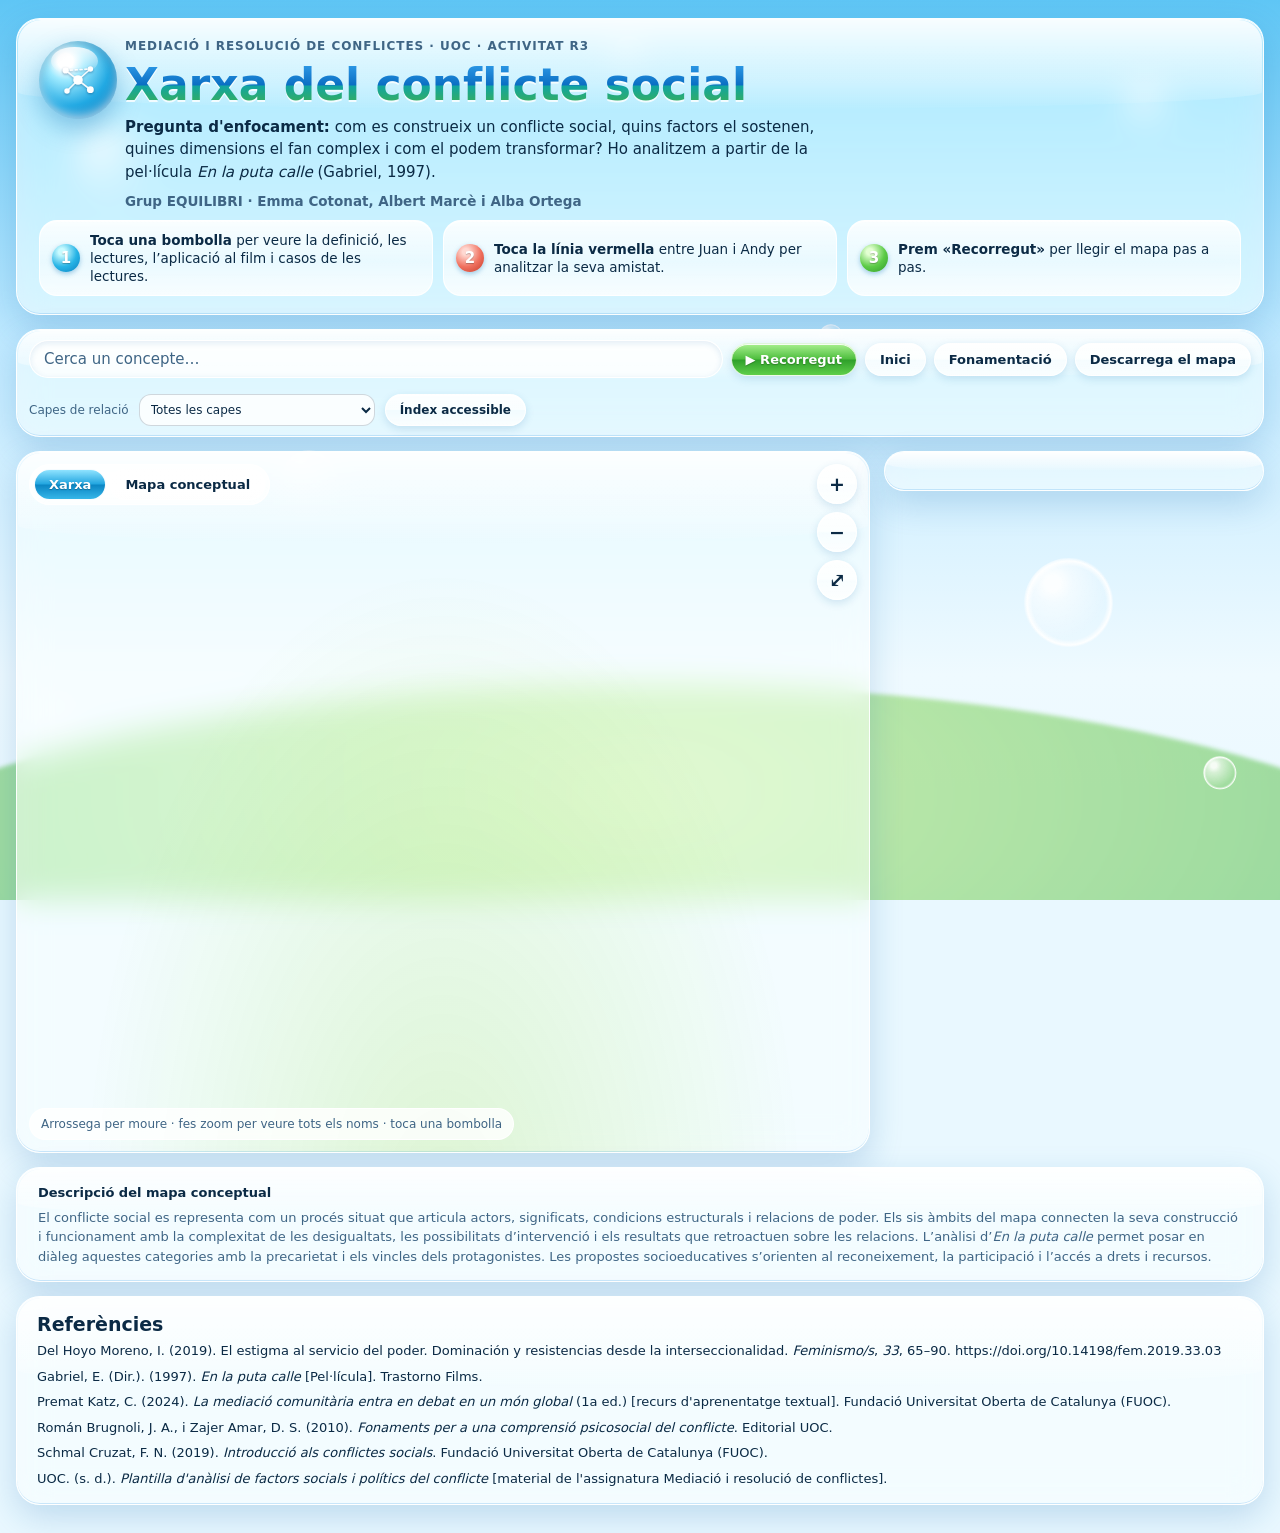
==== mapa-conflictes/index.html @ 6c659745 "Publica el mapa conceptual interactiu del conflicte social" ====
<!doctype html><html lang="ca"><head><meta charset=utf8><meta name=viewport content="width=device-width,initial-scale=1,viewport-fit=cover"><style>:root{color-scheme:light;box-sizing:border-box;padding-top:env(safe-area-inset-top,0px);padding-bottom:env(safe-area-inset-bottom,0px)}html{scroll-padding-top:env(safe-area-inset-top,0px)}body{margin:0;padding:0;font:14px -apple-system,BlinkMacSystemFont,sans-serif;background:#fff;color:#000}img{max-width:100%}[hidden]:not([hidden=until-found i]){display:none!important}
/* Presentació i accessibilitat */
.audit-note{padding:15px 21px;font-size:13px}.audit-note p{margin:5px 0 0;color:var(--muted)}
.layerrow{display:flex;align-items:center;gap:10px;flex-wrap:wrap;font-size:12px;color:var(--muted)}.layerrow select{font:inherit;border:1px solid var(--line);border-radius:12px;padding:7px;background:var(--glass-strong);color:var(--fg);max-width:100%}.layerrow .reset{font-size:12px}
#searchResults{display:flex;gap:7px;flex-wrap:wrap;padding:5px 0}#searchResults[hidden]{display:none}#searchResults button{padding:8px 12px;font-size:12px}.toolbar>.toolrow{flex-wrap:wrap}.toolbar .search{flex-basis:240px}
.tag-evidence{font-size:11px;display:inline-block;padding:4px 9px;border-radius:9px;background:var(--glass);border:1px solid var(--line);color:var(--muted)}
#reviewDialog{width:min(850px,94vw);max-height:88vh;overflow:auto;background:var(--card);color:var(--fg);border:1px solid var(--glass-edge);border-radius:22px;padding:25px;box-shadow:0 30px 100px #1238}#reviewDialog::backdrop{background:#0c244680;backdrop-filter:blur(4px)}#reviewDialog h2{font:800 27px var(--f-display);margin:10px 0}#reviewDialog h3{font:800 18px var(--f-display);margin:22px 0 8px}#reviewDialog p,#reviewDialog li{font-size:14px;line-height:1.65}#reviewDialog .dlgTop{display:flex;justify-content:space-between;align-items:center}#reviewDialog .close{font-size:23px;padding:7px 13px}#reviewDialog .indexgrid{display:grid;grid-template-columns:1fr 1fr;gap:8px}#reviewDialog .indexgrid button{text-align:left;border:1px solid var(--line);border-radius:12px;padding:10px;background:var(--glass);color:var(--fg);font:inherit}#reviewDialog table{width:100%;border-collapse:collapse;font-size:13px}#reviewDialog td,#reviewDialog th{padding:10px;text-align:left;vertical-align:top;border-bottom:1px solid var(--line)}
.editor-evidence label{font-size:12px;color:var(--muted)}.editor-evidence textarea{width:100%;min-height:100px;background:var(--card);color:var(--fg);font:13px/1.6 var(--f-body);border:1px solid var(--line);border-radius:10px;padding:10px;resize:vertical}.editor-evidence .aero{padding:8px 12px}.editor-evidence small{font-size:11px;color:var(--muted)}
.node:focus-visible .shape,.cm-box:focus-visible .cm-rect{stroke:var(--fg);stroke-width:4}.conn button:focus-visible{outline:3px solid var(--accent)}.cm-label:not(.hi){opacity:.16}.cm-label.hi{opacity:1}.cm-label.dim{opacity:.03}.hint{font-size:11px;max-width:calc(100% - 80px)}.link{vector-effect:non-scaling-stroke}.panel:focus{outline:none}
@media(max-width:760px){#reviewDialog .indexgrid{grid-template-columns:1fr}.layerrow{align-items:flex-start}.toolbar .reset{padding:9px 11px;font-size:12px}.hint{border-radius:12px}.audit-note{font-size:12px}.graph{min-height:480px}}
@media(prefers-reduced-motion:reduce){.bubble{animation:none}.aero{transition:none}*{scroll-behavior:auto!important}}

</style></head><body>
<title>Xarxa del conflicte social</title>
<style>
/* Layout: cel aqua amb bombolles i turó verd; capçalera, barra de filtres i xarxa en vidre brillant; panell lateral a ordinador, a sota a mòbil */
:root{
  --sky-top:#5fc6f5; --sky-mid:#bfe9ff; --sky-low:#effaff; --grass-1:#a6e36a; --grass-2:#47b84a;
  --bubble:rgba(255,255,255,.55); --bubble-edge:rgba(255,255,255,.9);
  --bg:#e9f8ff; --fg:#0b2a45; --muted:#3f6585; --line:rgba(11,42,69,.18);
  --glass:rgba(255,255,255,.55); --glass-strong:rgba(255,255,255,.82); --glass-edge:rgba(255,255,255,.95);
  --gloss-top:rgba(255,255,255,.9); --gloss-mid:rgba(255,255,255,.35);
  --shadow:0 12px 34px rgba(16,100,170,.20), 0 1px 0 rgba(255,255,255,.95) inset, 0 -1px 0 rgba(120,190,240,.35) inset;
  --accent:#0a95cf; --halo:#ffffff; --card:#ffffff; --title-glow:rgba(255,255,255,.8);
  --gA:#12b3c9; --gBE:#2d7be0; --gBI:#e0559a; --gC:#8a63e0; --gD:#3fb04a; --gE:#f08a24;
  --gL:#d9a514; --gP:#e8513f; --gR:#3f93a6; --gCore:#0f9fd6;
  --f-display:"Baloo 2", "Trebuchet MS", system-ui, sans-serif;
  --f-body:"Nunito Sans", "Segoe UI", system-ui, sans-serif;
}
@media (prefers-color-scheme: dark){ :root:not([data-theme="light"]){
  --sky-top:#021427; --sky-mid:#063157; --sky-low:#0a3d63; --grass-1:#1d6b3a; --grass-2:#0f4a28;
  --bubble:rgba(120,210,255,.10); --bubble-edge:rgba(160,225,255,.35);
  --bg:#05192c; --fg:#e4f4ff; --muted:#a3c4dd; --line:rgba(200,232,255,.18);
  --glass:rgba(14,48,80,.55); --glass-strong:rgba(18,56,92,.86); --glass-edge:rgba(150,215,255,.28);
  --gloss-top:rgba(170,225,255,.22); --gloss-mid:rgba(170,225,255,.06);
  --shadow:0 12px 34px rgba(0,0,0,.5), 0 1px 0 rgba(170,225,255,.18) inset;
  --accent:#40c8f5; --halo:#05192c; --card:#0f3355; --title-glow:rgba(0,0,0,.35); color-scheme:dark;
}}
:root[data-theme="dark"]{
  --sky-top:#021427; --sky-mid:#063157; --sky-low:#0a3d63; --grass-1:#1d6b3a; --grass-2:#0f4a28;
  --bubble:rgba(120,210,255,.10); --bubble-edge:rgba(160,225,255,.35);
  --bg:#05192c; --fg:#e4f4ff; --muted:#a3c4dd; --line:rgba(200,232,255,.18);
  --glass:rgba(14,48,80,.55); --glass-strong:rgba(18,56,92,.86); --glass-edge:rgba(150,215,255,.28);
  --gloss-top:rgba(170,225,255,.22); --gloss-mid:rgba(170,225,255,.06);
  --shadow:0 12px 34px rgba(0,0,0,.5), 0 1px 0 rgba(170,225,255,.18) inset;
  --accent:#40c8f5; --halo:#05192c; --card:#0f3355; --title-glow:rgba(0,0,0,.35); color-scheme:dark;
}
*{box-sizing:border-box}
html,body{min-height:100%}
body{
  background:var(--bg);
  background-image:linear-gradient(180deg, var(--sky-top) 0%, var(--sky-mid) 38%, var(--sky-low) 75%, var(--bg) 100%);
  background-attachment:fixed;
  color:var(--fg); font-family:var(--f-body); font-size:15px; line-height:1.5; overflow-x:hidden;
}
/* turó verd i raigs de llum */
.scenery{position:fixed; inset:0; pointer-events:none; z-index:0; overflow:hidden}
.scenery::before{content:""; position:absolute; left:-20%; right:-20%; bottom:-38vh; height:62vh; border-radius:50%;
  background:radial-gradient(ellipse at 50% 20%, var(--grass-1), var(--grass-2) 70%); opacity:.55; filter:blur(2px)}
.scenery::after{content:""; position:absolute; top:-30vh; left:-10vw; width:80vw; height:90vh;
  background:conic-gradient(from 200deg at 0% 0%, transparent 0deg, rgba(255,255,255,.35) 8deg, transparent 16deg, rgba(255,255,255,.25) 26deg, transparent 34deg, rgba(255,255,255,.18) 46deg, transparent 56deg);
  opacity:.8}
.bubble{position:absolute; border-radius:50%; background:radial-gradient(circle at 32% 28%, var(--bubble-edge) 0 8%, var(--bubble) 22%, transparent 64%), radial-gradient(circle, transparent 58%, var(--bubble-edge) 66%, transparent 70%);
  animation:float 18s ease-in-out infinite}
@keyframes float{0%,100%{transform:translateY(0)}50%{transform:translateY(-26px)}}
.wrap{position:relative; z-index:1; padding-left:max(16px, env(safe-area-inset-left, 0px)); padding-right:max(16px, env(safe-area-inset-right, 0px)); padding-block:18px 28px; max-width:1500px; margin:0 auto; display:grid; grid-template-columns:minmax(0,1fr); gap:14px}
.wrap > *, .toolbar > *, .chips{min-width:0}
.glass{position:relative; background:var(--glass); border:1px solid var(--glass-edge); border-radius:24px; box-shadow:var(--shadow); backdrop-filter:blur(16px) saturate(1.4); -webkit-backdrop-filter:blur(16px) saturate(1.4)}
.glass::before{content:""; position:absolute; inset:1px 1px auto 1px; height:46%; max-height:90px; border-radius:23px 23px 50% 50% / 23px 23px 18px 18px;
  background:linear-gradient(180deg, var(--gloss-top), var(--gloss-mid) 70%, transparent); pointer-events:none; z-index:0}
.glass > *{position:relative; z-index:1}
header.top{padding:18px 22px; display:grid; gap:8px; overflow:hidden}
.hero{grid-template-columns:auto minmax(0,1fr); column-gap:18px; row-gap:14px; align-items:start}
.herotext{display:grid; gap:8px; min-width:0}
.orb{width:78px; height:78px; border-radius:50%; display:grid; place-items:center; margin-top:4px;
  background:radial-gradient(circle at 34% 26%, #ffffff 0 10%, #9eeaff 24%, #22a9e3 58%, #0a6fb4 100%);
  box-shadow:0 10px 24px rgba(10,111,180,.35), 0 -4px 10px rgba(255,255,255,.6) inset, 0 4px 10px rgba(0,40,90,.25) inset; position:relative}
.orb::after{content:""; position:absolute; left:16%; top:8%; width:60%; height:36%; border-radius:50%; background:linear-gradient(180deg, rgba(255,255,255,.85), rgba(255,255,255,0))}
.orb svg{position:relative; z-index:1; filter:drop-shadow(0 1px 1px rgba(0,50,100,.4))}
.authors{margin:0; font-size:13.5px; font-weight:700; color:var(--muted)}
.howto{grid-column:1 / -1; list-style:none; margin:0; padding:0; display:grid; grid-template-columns:repeat(3, minmax(0,1fr)); gap:10px}
.howto li{display:flex; gap:10px; align-items:center; padding:10px 12px; border-radius:18px; font-size:13.5px; line-height:1.35;
  background:linear-gradient(180deg, var(--gloss-top), var(--glass) 55%, var(--glass-strong)); border:1px solid var(--glass-edge); box-shadow:0 1px 0 rgba(255,255,255,.8) inset}
.howto .num{flex:none; width:28px; height:28px; border-radius:50%; display:grid; place-items:center; font:800 15px var(--f-display); color:#fff;
  background:radial-gradient(circle at 35% 28%, #c9fbff 0 12%, #27b4e6 55%, #0b7fc0 100%); box-shadow:0 2px 5px rgba(10,111,180,.35); text-shadow:0 1px 1px rgba(0,0,0,.25)}
.howto li:nth-child(2) .num{background:radial-gradient(circle at 35% 28%, #ffd9d2 0 12%, #f0715f 55%, #c43a29 100%)}
.howto li:nth-child(3) .num{background:radial-gradient(circle at 35% 28%, #e3ffd2 0 12%, #5ccb47 55%, #2f9a2a 100%)}
.note{font-size:12px; color:var(--muted); padding-left:0 !important; text-indent:0 !important; margin-top:6px !important; border-top:1px solid var(--line); padding-top:8px}
.node .lab text{font:800 14px var(--f-display); fill:#fff; stroke:rgba(0,40,80,.25); stroke-width:2px; paint-order:stroke}
.node.core .lab text{font-size:16px}
.node .lab rect{filter:url(#soft)}
@media (max-width: 760px){ .howto{grid-template-columns:1fr} .orb{width:58px; height:58px} .orb svg{width:34px; height:34px} }
.eyebrow{font-size:12px; letter-spacing:.08em; text-transform:uppercase; color:var(--muted); font-weight:800}
h1{font-family:var(--f-display); font-weight:800; font-size:clamp(28px, 5.4vw, 44px); line-height:1.02; margin:0; text-wrap:balance;
  background:linear-gradient(180deg, #2f9be8 0%, #0b6fc4 48%, #12a5a0 52%, #3fb04a 100%); -webkit-background-clip:text; background-clip:text; color:transparent;
  filter:drop-shadow(0 2px 0 var(--title-glow))}
.focus{margin:0; max-width:75ch}
.focus b{font-weight:800}
.toolbar{padding:10px 12px; display:grid; gap:8px}
.toolrow{display:flex; gap:8px; align-items:center}
.chips{display:flex; flex-wrap:wrap; gap:8px}
.aero{appearance:none; border:1px solid var(--glass-edge); color:var(--fg); font:700 13px/1 var(--f-body); cursor:pointer; border-radius:999px;
  background:linear-gradient(180deg, var(--gloss-top) 0%, var(--glass-strong) 48%, var(--glass) 52%, var(--glass-strong) 100%);
  box-shadow:0 3px 8px rgba(16,100,170,.16), 0 1px 0 rgba(255,255,255,.9) inset; transition:transform .15s, opacity .15s}
.aero:hover{transform:translateY(-1px)}
.chip{padding:8px 12px 8px 8px; display:inline-flex; gap:7px; align-items:center; white-space:nowrap; flex:none}
.chip[aria-pressed="true"]{background:linear-gradient(180deg, rgba(255,255,255,.95) 0%, color-mix(in srgb, var(--c) 22%, var(--glass-strong)) 48%, color-mix(in srgb, var(--c) 34%, var(--glass-strong)) 52%, color-mix(in srgb, var(--c) 14%, var(--glass-strong)) 100%)}
.chip[aria-pressed="false"]{opacity:.5}
.chip[aria-pressed="false"] .dot{filter:grayscale(1)}
.dot{width:16px; height:16px; border-radius:50%; flex:none; background:radial-gradient(circle at 35% 30%, #fff 0 18%, var(--c) 55%, color-mix(in srgb, var(--c) 70%, #000) 100%); box-shadow:0 1px 2px rgba(0,0,0,.2)}
.reset{padding:9px 14px; flex:none}
:focus-visible{outline:3px solid var(--accent); outline-offset:2px}
.search{flex:1 1 auto; min-width:0; border:1px solid var(--glass-edge); background:var(--glass-strong); color:var(--fg);
  font:500 15px var(--f-body); padding:9px 14px; border-radius:999px; box-shadow:0 2px 6px rgba(16,100,170,.12) inset}
.search::placeholder{color:var(--muted)}
main.stage{display:grid; grid-template-columns:minmax(0,1fr) 380px; gap:14px; align-items:start}
.graph{height:min(78vh, 820px); min-height:460px; overflow:hidden; padding:0}
.graph::after{content:""; position:absolute; inset:0; pointer-events:none; border-radius:24px;
  background:radial-gradient(ellipse at 50% 110%, color-mix(in srgb, var(--grass-1) 30%, transparent), transparent 60%)}
.graph svg{width:100%; height:100%; display:block; cursor:grab; touch-action:none; position:relative; z-index:1}
.graph svg:active{cursor:grabbing}
.hint{position:absolute; left:12px; bottom:12px; font-size:12px; color:var(--muted); background:var(--glass-strong); border:1px solid var(--glass-edge); padding:6px 11px; border-radius:999px; pointer-events:none; z-index:2; max-width:calc(100% - 24px)}
.zoomers{position:absolute; right:12px; top:12px; display:grid; gap:8px; z-index:2}
.zoomers button{width:40px; height:40px; padding:0; font:800 19px/1 var(--f-display)}
.viewtabs{position:absolute; left:12px; top:12px; z-index:2; display:flex; gap:4px; padding:4px; border-radius:999px; background:var(--glass); border:1px solid var(--glass-edge); backdrop-filter:blur(8px)}
.viewtabs .aero{padding:8px 14px; box-shadow:none}
.viewtabs .aero[aria-pressed="true"]{color:#fff; background:linear-gradient(180deg, #8fe3ff 0%, #23a6e0 48%, #0b86c4 52%, #36b6e8 100%); text-shadow:0 1px 1px rgba(0,0,0,.25)}
#cmap{width:100%; height:100%; display:block; cursor:grab; touch-action:none; position:relative; z-index:1}
.cm-edge{fill:none; stroke:var(--muted); stroke-opacity:.55; stroke-width:1.4}
.cm-edge.tree{stroke-width:2.2; stroke-opacity:.8}
.cm-edge.spine{stroke:var(--line); stroke-opacity:1; stroke-width:2}
.cm-edge.cross{stroke:var(--gBI); stroke-opacity:.5}
.cm-edge.bond{stroke:var(--gP); stroke-width:4; stroke-opacity:.9}
.cm-edge.hi{stroke-opacity:1; stroke-width:2.6}
.arrowhead{fill:var(--muted)}
.cm-label rect{fill:var(--card); stroke:var(--line); fill-opacity:.94}
.cm-label text{font:700 11px var(--f-body); fill:var(--fg)}
.cm-inclou{font:italic 700 11px var(--f-body); fill:var(--muted)}
.cm-band{font:800 15px var(--f-display); fill:var(--muted); letter-spacing:.02em}
.cm-rect{fill:var(--card); stroke-width:2; filter:url(#soft2)}
.cm-box{cursor:pointer}
.cm-title{font:800 13.5px var(--f-body); fill:var(--fg)}
.cm-title.light{fill:#fff; font-family:var(--f-display); font-size:14.5px; stroke:rgba(0,40,80,.25); stroke-width:2px; paint-order:stroke}
.cm-box.core .cm-title{font-size:17px}
.cm-ex{font:italic 600 11px var(--f-body); fill:var(--gP)}
.cm-box.sel .cm-rect{stroke-width:4}
.cm-box.dim, .cm-label.dim, .cm-edge.dim{opacity:.12}
.link{stroke:var(--line); stroke-width:1.3; fill:none}
.link.tree{stroke-width:2.2; stroke-opacity:.9}
.link.cross{stroke:var(--gBI); stroke-dasharray:6 5; stroke-opacity:.55; stroke-width:1.6}
.link.lect{stroke:var(--gL); stroke-dasharray:2 4; stroke-opacity:.55}
.link.peli{stroke:var(--gP); stroke-dasharray:7 4; stroke-opacity:.6; stroke-width:1.6}
.link.cas{stroke:var(--gR); stroke-dasharray:2 4; stroke-opacity:.6}
.link.hi{stroke-opacity:1; stroke-width:2.8}
.link.bond{stroke:var(--gP); stroke-width:6; stroke-linecap:round; stroke-opacity:.9; filter:drop-shadow(0 0 4px rgba(232,81,63,.45))}
.link.bond.hi{stroke-width:8}
.bondhit{stroke:transparent; stroke-width:26; cursor:pointer; pointer-events:stroke}
.timeline{list-style:none; margin:0; padding:0; display:grid; gap:12px}
.timeline li{display:grid; grid-template-columns:18px minmax(0,1fr); gap:10px; position:relative}
.timeline li:not(:last-child)::before{content:""; position:absolute; left:8px; top:18px; bottom:-14px; width:2px; background:linear-gradient(180deg, color-mix(in srgb, var(--gP) calc(var(--p)*100%), #9aa8b4), var(--gP)); opacity:.6}
.tdot{width:18px; height:18px; border-radius:50%; margin-top:2px; background:radial-gradient(circle at 35% 30%, #fff 0 18%, color-mix(in srgb, var(--gP) calc(var(--p)*100%), #9aa8b4) 60%); box-shadow:0 1px 3px rgba(0,0,0,.25)}
.tbody{display:grid; gap:4px; min-width:0}
.tbody b{font-family:var(--f-display); font-size:16px; line-height:1.15}
.tlect{font-size:14px}
.pills{display:flex; flex-wrap:wrap; gap:6px}
.pillbtn{display:inline-flex; gap:6px; align-items:center; padding:5px 10px 5px 6px; font-size:12.5px}
.pillbtn .dot{width:12px; height:12px}
.tablewrap{overflow-x:auto}
table.axes{border-collapse:collapse; width:100%; font-size:13px}
table.axes th, table.axes td{padding:6px 8px; text-align:left; vertical-align:top; border-bottom:1px solid var(--line)}
table.axes thead th{font-size:11px; letter-spacing:.07em; text-transform:uppercase; color:var(--muted)}
table.axes tbody th{font-weight:800; white-space:nowrap}
.tour{display:grid; gap:10px}
.tourbar{display:flex; gap:6px}
.tourbar span{flex:1; height:6px; border-radius:99px; background:var(--line)}
.tourbar span.on{background:linear-gradient(180deg, #8ff0ff, var(--gA) 50%, var(--gD))}
.tournav{display:flex; gap:8px; flex-wrap:wrap}
.tournav .aero{padding:9px 14px}
.tournav .next{color:#fff; background:linear-gradient(180deg, #8fe3ff 0%, #23a6e0 48%, #0b86c4 52%, #36b6e8 100%); border-color:rgba(255,255,255,.8); text-shadow:0 1px 1px rgba(0,0,0,.25)}
.tourbtn{padding:9px 14px; flex:none; color:#fff; background:linear-gradient(180deg, #a8f08f 0%, #4fbf3f 48%, #2fa02a 52%, #5fcf4a 100%); border-color:rgba(255,255,255,.8); text-shadow:0 1px 1px rgba(0,0,0,.25)}
.elabel.bondlabel{font:800 13px var(--f-display); fill:var(--gP)}
.elabel{font:700 11px var(--f-body); fill:var(--muted); paint-order:stroke; stroke:var(--halo); stroke-width:3.5px; pointer-events:none}
.node{cursor:pointer}
.node text{font:700 12px var(--f-body); fill:var(--fg); paint-order:stroke; stroke:var(--halo); stroke-width:4px; stroke-linejoin:round; pointer-events:none}
.node .gloss,.node .rim{pointer-events:none}
.lowzoom .node.concept text, .lowzoom .node.lectura text, .lowzoom .node.peli text, .lowzoom .node.cas text{display:none}
.lowzoom .node.sel text, .lowzoom .node.nbr text, .lowzoom .node.match text{display:block}
.dim{opacity:.12}
.node.sel .shape{stroke:var(--fg); stroke-width:3}
.node.match .shape{stroke:var(--accent); stroke-width:4}
aside.panel{padding:18px 18px 20px; display:grid; gap:14px; max-height:min(78vh, 820px); overflow:auto; min-width:0; overscroll-behavior:contain}
.panel h2{font-family:var(--f-display); font-weight:800; font-size:27px; line-height:1.05; margin:0; text-wrap:balance}
.badge{display:inline-flex; align-items:center; font:800 11px/1 var(--f-body); letter-spacing:.07em; text-transform:uppercase; padding:7px 11px; border-radius:999px; color:#fff; width:max-content; max-width:100%; text-shadow:0 1px 1px rgba(0,0,0,.25);
  box-shadow:0 1px 0 rgba(255,255,255,.6) inset, 0 2px 6px rgba(0,0,0,.15)}
.panel p{margin:0}
.sec{position:relative; display:grid; gap:6px; padding:12px 14px; border-radius:18px; background:var(--glass-strong); border:1px solid var(--glass-edge); box-shadow:0 1px 0 rgba(255,255,255,.8) inset}
.sec h3{margin:0; font:800 12px/1.2 var(--f-body); letter-spacing:.08em; text-transform:uppercase; display:flex; gap:7px; align-items:center}
.sec h3 i{width:12px; height:12px; border-radius:50%; display:inline-block; background:radial-gradient(circle at 35% 30%, #fff 0 18%, var(--c) 60%)}
.sec.peli h3{color:#c73a2a} .sec.real h3{color:#2c7486} .sec.lect h3{color:#9a7106}
:root[data-theme="dark"] .sec.peli h3{color:#ff8a7a} :root[data-theme="dark"] .sec.real h3{color:#7fd0e2} :root[data-theme="dark"] .sec.lect h3{color:#f2c94c}
@media (prefers-color-scheme: dark){ :root:not([data-theme="light"]) .sec.peli h3{color:#ff8a7a} :root:not([data-theme="light"]) .sec.real h3{color:#7fd0e2} :root:not([data-theme="light"]) .sec.lect h3{color:#f2c94c} }
blockquote{margin:0; padding-left:10px; border-left:3px solid var(--gL); font-style:italic}
.ref{font-size:12.5px; color:var(--muted)}
.metric{display:flex; gap:10px; flex-wrap:wrap; font-size:13px; color:var(--muted)}
.metric b{color:var(--fg); font-variant-numeric:tabular-nums}
.conn,.rank{display:grid; gap:2px; margin:0; padding:0; list-style:none}
.conn button,.rank button{all:unset; cursor:pointer; box-sizing:border-box; width:100%; padding:7px 8px; border-radius:12px; font-size:14px}
.conn button{display:flex; gap:8px; align-items:baseline}
.conn button:hover,.rank button:hover{background:var(--glass)}
.conn .v{color:var(--muted); font-style:italic}
.conn .d{width:10px; height:10px; border-radius:50%; flex:none; transform:translateY(1px)}
.rank button{display:grid; grid-template-columns:22px minmax(0,1fr) auto; gap:8px; align-items:center}
.rank .n{font:800 14px var(--f-display); color:var(--muted)}
.rank .bar{display:inline-block; height:8px; border-radius:99px; background:linear-gradient(180deg, #8ff0ff, var(--gA) 50%, var(--gD)); box-shadow:0 1px 0 rgba(255,255,255,.7) inset}
.legend{display:grid; grid-template-columns:repeat(auto-fit, minmax(140px,1fr)); gap:6px 14px; font-size:12.5px; color:var(--muted)}
.legend span{display:flex; gap:8px; align-items:center}
.legend svg{flex:none}
.chain{display:flex; flex-wrap:wrap; gap:6px; align-items:center; font-size:13px}
.chain span{padding:4px 10px; border-radius:999px; background:linear-gradient(180deg, var(--gloss-top), var(--glass)); border:1px solid var(--glass-edge)}
.chain em{color:var(--muted); font-style:normal}
footer.refs{padding:16px 20px; font-size:13px; display:grid; gap:6px}
footer.refs h2{font:800 19px var(--f-display); margin:0}
footer.refs p{margin:0; padding-left:1.6em; text-indent:-1.6em; overflow-wrap:anywhere}
.back{padding:9px 14px; width:max-content; color:var(--accent)}
.tomap{display:none}
@media (max-width: 980px){
  main.stage{grid-template-columns:1fr}
  aside.panel{max-height:none; scroll-margin-top:12px}
  .graph{height:62vh; min-height:380px; max-height:640px}
  .tomap{display:inline-flex}
}
@media (max-width: 640px){
  .wrap{padding-block:12px 20px; gap:10px}
  header.top{padding:14px 16px}
  .focus{font-size:14px}
  .chips{flex-wrap:nowrap; overflow-x:auto; padding-bottom:4px; margin-inline:-4px; padding-inline:4px; scrollbar-width:thin}
  .graph{height:58vh}
  .panel h2{font-size:24px}
  .hint{font-size:11px}
  .toolrow{flex-wrap:wrap}
  .search{flex-basis:100%}
  .tourbtn,.reset{flex:1}
}
@media (prefers-reduced-motion: reduce){ .aero{transition:none} .bubble{animation:none} }
</style>

<div class="scenery" aria-hidden="true"><span class="bubble" style="left:6%;top:14%;width:70px;height:70px;animation-delay:0s"></span><span class="bubble" style="left:88%;top:9%;width:46px;height:46px;animation-delay:-4s"></span><span class="bubble" style="left:80%;top:62%;width:90px;height:90px;animation-delay:-8s"></span><span class="bubble" style="left:3%;top:78%;width:38px;height:38px;animation-delay:-2s"></span><span class="bubble" style="left:48%;top:4%;width:30px;height:30px;animation-delay:-11s"></span><span class="bubble" style="left:64%;top:36%;width:24px;height:24px;animation-delay:-6s"></span><span class="bubble" style="left:22%;top:50%;width:54px;height:54px;animation-delay:-13s"></span><span class="bubble" style="left:94%;top:84%;width:34px;height:34px;animation-delay:-3s"></span></div>
<div class="wrap">
  <header class="top glass hero">
    <div class="orb" aria-hidden="true">
      <svg viewBox="0 0 64 64" width="44" height="44"><g stroke="#fff" stroke-width="2.4" stroke-linecap="round" opacity=".95"><line x1="32" y1="32" x2="14" y2="18"/><line x1="32" y1="32" x2="50" y2="16"/><line x1="32" y1="32" x2="16" y2="48"/><line x1="32" y1="32" x2="50" y2="46"/><line x1="14" y1="18" x2="50" y2="16" stroke-dasharray="3 4"/></g><g fill="#fff"><circle cx="32" cy="32" r="7"/><circle cx="14" cy="18" r="4.5"/><circle cx="50" cy="16" r="4"/><circle cx="16" cy="48" r="4"/><circle cx="50" cy="46" r="5"/></g></svg>
    </div>
    <div class="herotext">
      <span class="eyebrow">Mediació i resolució de conflictes · UOC · Activitat R3</span>
      <h1>Xarxa del conflicte social</h1>
      <p class="focus"><b>Pregunta d'enfocament:</b> com es construeix un conflicte social, quins factors el sostenen, quines dimensions el fan complex i com el podem transformar? Ho analitzem a partir de la pel·lícula <i>En la puta calle</i> (Gabriel, 1997).</p>
      <p class="authors">Grup EQUILIBRI · Emma Cotonat, Albert Marcè i Alba Ortega</p>
    </div>
    <ol class="howto">
      <li><span class="num">1</span><span><b>Toca una bombolla</b> per veure la definició, les lectures, l’aplicació al film i casos de les lectures.</span></li>
      <li><span class="num">2</span><span><b>Toca la línia vermella</b> entre Juan i Andy per analitzar la seva amistat.</span></li>
      <li><span class="num">3</span><span><b>Prem «Recorregut»</b> per llegir el mapa pas a pas.</span></li>
    </ol>
  </header>

  <nav class="toolbar glass" aria-label="Filtres de la xarxa">
    <div class="toolrow">
      <input id="q" class="search" type="search" placeholder="Cerca un concepte…" aria-label="Cerca un concepte">
      <button class="aero tourbtn" id="tourBtn" type="button">▶ Recorregut</button>
      <button class="aero reset" id="resetBtn" type="button">Inici</button><button class="aero reset" id="methodBtn" type="button">Fonamentació</button><button class="aero reset" id="exportBtn" type="button" title="Descarrega el mapa conceptual complet en Word, amb la descripció i les referències">Descarrega el mapa</button>
    </div>
    <div id="searchResults" aria-live="polite" hidden></div><div class="chips" id="chips"></div><div class="layerrow"><label for="layerMode">Capes de relació</label><select id="layerMode"><option value="all">Totes les capes</option><option value="theory">Conceptes i relacions teòriques</option><option value="sources">Conceptes i lectures</option><option value="film">Conceptes i aplicacions al film</option><option value="actors">Díada de personatges</option><option value="cases">Conceptes i casos de les lectures</option></select><button type="button" class="aero reset" id="indexBtn">Índex accessible</button><span id="mapStatus" role="status"></span></div>
  </nav>

  <main class="stage">
    <section class="graph glass" aria-label="Xarxa de conceptes">
      <svg id="svg" role="img" aria-label="Xarxa interactiva de conceptes del conflicte social"></svg>
      <svg id="cmap" role="img" aria-label="Mapa conceptual jeràrquic del conflicte social" style="display:none"></svg>
      <div class="viewtabs" role="group" aria-label="Tipus de vista"><button class="aero" type="button" id="vXarxa" aria-pressed="true">Xarxa</button><button class="aero" type="button" id="vMapa" aria-pressed="false">Mapa conceptual</button></div>
      <div class="zoomers">
        <button class="aero" type="button" id="zin" aria-label="Apropar">+</button>
        <button class="aero" type="button" id="zout" aria-label="Allunyar">−</button>
        <button class="aero" type="button" id="zfit" aria-label="Ajustar a la pantalla">⤢</button>
      </div>
      <div class="hint">Arrossega per moure · fes zoom per veure tots els noms · toca una bombolla</div>
    </section>
    <aside class="panel glass" id="panel" aria-live="polite"></aside>
  </main>

  <section class="glass audit-note"><b>Descripció del mapa conceptual</b><p>El conflicte social es representa com un procés situat que articula actors, significats, condicions estructurals i relacions de poder. Els sis àmbits del mapa connecten la seva construcció i funcionament amb la complexitat de les desigualtats, les possibilitats d’intervenció i els resultats que retroactuen sobre les relacions. L’anàlisi d’<i>En la puta calle</i> permet posar en diàleg aquestes categories amb la precarietat i els vincles dels protagonistes. Les propostes socioeducatives s’orienten al reconeixement, la participació i l’accés a drets i recursos.</p></section>
  <footer class="refs glass">
    <h2>Referències</h2>
    <p>Del Hoyo Moreno, I. (2019). El estigma al servicio del poder. Dominación y resistencias desde la interseccionalidad. <i>Feminismo/s</i>, <i>33</i>, 65–90. https://doi.org/10.14198/fem.2019.33.03</p>
    <p>Gabriel, E. (Dir.). (1997). <i>En la puta calle</i> [Pel·lícula]. Trastorno Films.</p>
    <p>Premat Katz, C. (2024). <i>La mediació comunitària entra en debat en un món global</i> (1a ed.) [recurs d'aprenentatge textual]. Fundació Universitat Oberta de Catalunya (FUOC).</p>
    <p>Román Brugnoli, J. A., i Zajer Amar, D. S. (2010). <i>Fonaments per a una comprensió psicosocial del conflicte</i>. Editorial UOC.</p>
    <p>Schmal Cruzat, F. N. (2019). <i>Introducció als conflictes socials</i>. Fundació Universitat Oberta de Catalunya (FUOC).</p>
    <p>UOC. (s. d.). <i>Plantilla d'anàlisi de factors socials i polítics del conflicte</i> [material de l'assignatura Mediació i resolució de conflictes].</p>

  </footer>
</div>

<script>
// https://d3js.org v7.8.5 Copyright 2010-2023 Mike Bostock
!function(t,n){"object"==typeof exports&&"undefined"!=typeof module?n(exports):"function"==typeof define&&define.amd?define(["exports"],n):n((t="undefined"!=typeof globalThis?globalThis:t||self).d3=t.d3||{})}(this,(function(t){"use strict";function n(t,n){return null==t||null==n?NaN:t<n?-1:t>n?1:t>=n?0:NaN}function e(t,n){return null==t||null==n?NaN:n<t?-1:n>t?1:n>=t?0:NaN}function r(t){let r,o,a;function u(t,n,e=0,i=t.length){if(e<i){if(0!==r(n,n))return i;do{const r=e+i>>>1;o(t[r],n)<0?e=r+1:i=r}while(e<i)}return e}return 2!==t.length?(r=n,o=(e,r)=>n(t(e),r),a=(n,e)=>t(n)-e):(r=t===n||t===e?t:i,o=t,a=t),{left:u,center:function(t,n,e=0,r=t.length){const i=u(t,n,e,r-1);return i>e&&a(t[i-1],n)>-a(t[i],n)?i-1:i},right:function(t,n,e=0,i=t.length){if(e<i){if(0!==r(n,n))return i;do{const r=e+i>>>1;o(t[r],n)<=0?e=r+1:i=r}while(e<i)}return e}}}function i(){return 0}function o(t){return null===t?NaN:+t}const a=r(n),u=a.right,c=a.left,f=r(o).center;var s=u;const l=d(y),h=d((function(t){const n=y(t);return(t,e,r,i,o)=>{n(t,e,(r<<=2)+0,(i<<=2)+0,o<<=2),n(t,e,r+1,i+1,o),n(t,e,r+2,i+2,o),n(t,e,r+3,i+3,o)}}));function d(t){return function(n,e,r=e){if(!((e=+e)>=0))throw new RangeError("invalid rx");if(!((r=+r)>=0))throw new RangeError("invalid ry");let{data:i,width:o,height:a}=n;if(!((o=Math.floor(o))>=0))throw new RangeError("invalid width");if(!((a=Math.floor(void 0!==a?a:i.length/o))>=0))throw new RangeError("invalid height");if(!o||!a||!e&&!r)return n;const u=e&&t(e),c=r&&t(r),f=i.slice();return u&&c?(p(u,f,i,o,a),p(u,i,f,o,a),p(u,f,i,o,a),g(c,i,f,o,a),g(c,f,i,o,a),g(c,i,f,o,a)):u?(p(u,i,f,o,a),p(u,f,i,o,a),p(u,i,f,o,a)):c&&(g(c,i,f,o,a),g(c,f,i,o,a),g(c,i,f,o,a)),n}}function p(t,n,e,r,i){for(let o=0,a=r*i;o<a;)t(n,e,o,o+=r,1)}function g(t,n,e,r,i){for(let o=0,a=r*i;o<r;++o)t(n,e,o,o+a,r)}function y(t){const n=Math.floor(t);if(n===t)return function(t){const n=2*t+1;return(e,r,i,o,a)=>{if(!((o-=a)>=i))return;let u=t*r[i];const c=a*t;for(let t=i,n=i+c;t<n;t+=a)u+=r[Math.min(o,t)];for(let t=i,f=o;t<=f;t+=a)u+=r[Math.min(o,t+c)],e[t]=u/n,u-=r[Math.max(i,t-c)]}}(t);const e=t-n,r=2*t+1;return(t,i,o,a,u)=>{if(!((a-=u)>=o))return;let c=n*i[o];const f=u*n,s=f+u;for(let t=o,n=o+f;t<n;t+=u)c+=i[Math.min(a,t)];for(let n=o,l=a;n<=l;n+=u)c+=i[Math.min(a,n+f)],t[n]=(c+e*(i[Math.max(o,n-s)]+i[Math.min(a,n+s)]))/r,c-=i[Math.max(o,n-f)]}}function v(t,n){let e=0;if(void 0===n)for(let n of t)null!=n&&(n=+n)>=n&&++e;else{let r=-1;for(let i of t)null!=(i=n(i,++r,t))&&(i=+i)>=i&&++e}return e}function _(t){return 0|t.length}function b(t){return!(t>0)}function m(t){return"object"!=typeof t||"length"in t?t:Array.from(t)}function x(t,n){let e,r=0,i=0,o=0;if(void 0===n)for(let n of t)null!=n&&(n=+n)>=n&&(e=n-i,i+=e/++r,o+=e*(n-i));else{let a=-1;for(let u of t)null!=(u=n(u,++a,t))&&(u=+u)>=u&&(e=u-i,i+=e/++r,o+=e*(u-i))}if(r>1)return o/(r-1)}function w(t,n){const e=x(t,n);return e?Math.sqrt(e):e}function M(t,n){let e,r;if(void 0===n)for(const n of t)null!=n&&(void 0===e?n>=n&&(e=r=n):(e>n&&(e=n),r<n&&(r=n)));else{let i=-1;for(let o of t)null!=(o=n(o,++i,t))&&(void 0===e?o>=o&&(e=r=o):(e>o&&(e=o),r<o&&(r=o)))}return[e,r]}class T{constructor(){this._partials=new Float64Array(32),this._n=0}add(t){const n=this._partials;let e=0;for(let r=0;r<this._n&&r<32;r++){const i=n[r],o=t+i,a=Math.abs(t)<Math.abs(i)?t-(o-i):i-(o-t);a&&(n[e++]=a),t=o}return n[e]=t,this._n=e+1,this}valueOf(){const t=this._partials;let n,e,r,i=this._n,o=0;if(i>0){for(o=t[--i];i>0&&(n=o,e=t[--i],o=n+e,r=e-(o-n),!r););i>0&&(r<0&&t[i-1]<0||r>0&&t[i-1]>0)&&(e=2*r,n=o+e,e==n-o&&(o=n))}return o}}class InternMap extends Map{constructor(t,n=N){if(super(),Object.defineProperties(this,{_intern:{value:new Map},_key:{value:n}}),null!=t)for(const[n,e]of t)this.set(n,e)}get(t){return super.get(A(this,t))}has(t){return super.has(A(this,t))}set(t,n){return super.set(S(this,t),n)}delete(t){return super.delete(E(this,t))}}class InternSet extends Set{constructor(t,n=N){if(super(),Object.defineProperties(this,{_intern:{value:new Map},_key:{value:n}}),null!=t)for(const n of t)this.add(n)}has(t){return super.has(A(this,t))}add(t){return super.add(S(this,t))}delete(t){return super.delete(E(this,t))}}function A({_intern:t,_key:n},e){const r=n(e);return t.has(r)?t.get(r):e}function S({_intern:t,_key:n},e){const r=n(e);return t.has(r)?t.get(r):(t.set(r,e),e)}function E({_intern:t,_key:n},e){const r=n(e);return t.has(r)&&(e=t.get(r),t.delete(r)),e}function N(t){return null!==t&&"object"==typeof t?t.valueOf():t}function k(t){return t}function C(t,...n){return F(t,k,k,n)}function P(t,...n){return F(t,Array.from,k,n)}function z(t,n){for(let e=1,r=n.length;e<r;++e)t=t.flatMap((t=>t.pop().map((([n,e])=>[...t,n,e]))));return t}function $(t,n,...e){return F(t,k,n,e)}function D(t,n,...e){return F(t,Array.from,n,e)}function R(t){if(1!==t.length)throw new Error("duplicate key");return t[0]}function F(t,n,e,r){return function t(i,o){if(o>=r.length)return e(i);const a=new InternMap,u=r[o++];let c=-1;for(const t of i){const n=u(t,++c,i),e=a.get(n);e?e.push(t):a.set(n,[t])}for(const[n,e]of a)a.set(n,t(e,o));return n(a)}(t,0)}function q(t,n){return Array.from(n,(n=>t[n]))}function U(t,...n){if("function"!=typeof t[Symbol.iterator])throw new TypeError("values is not iterable");t=Array.from(t);let[e]=n;if(e&&2!==e.length||n.length>1){const r=Uint32Array.from(t,((t,n)=>n));return n.length>1?(n=n.map((n=>t.map(n))),r.sort(((t,e)=>{for(const r of n){const n=O(r[t],r[e]);if(n)return n}}))):(e=t.map(e),r.sort(((t,n)=>O(e[t],e[n])))),q(t,r)}return t.sort(I(e))}function I(t=n){if(t===n)return O;if("function"!=typeof t)throw new TypeError("compare is not a function");return(n,e)=>{const r=t(n,e);return r||0===r?r:(0===t(e,e))-(0===t(n,n))}}function O(t,n){return(null==t||!(t>=t))-(null==n||!(n>=n))||(t<n?-1:t>n?1:0)}var B=Array.prototype.slice;function Y(t){return()=>t}const L=Math.sqrt(50),j=Math.sqrt(10),H=Math.sqrt(2);function X(t,n,e){const r=(n-t)/Math.max(0,e),i=Math.floor(Math.log10(r)),o=r/Math.pow(10,i),a=o>=L?10:o>=j?5:o>=H?2:1;let u,c,f;return i<0?(f=Math.pow(10,-i)/a,u=Math.round(t*f),c=Math.round(n*f),u/f<t&&++u,c/f>n&&--c,f=-f):(f=Math.pow(10,i)*a,u=Math.round(t/f),c=Math.round(n/f),u*f<t&&++u,c*f>n&&--c),c<u&&.5<=e&&e<2?X(t,n,2*e):[u,c,f]}function G(t,n,e){if(!((e=+e)>0))return[];if((t=+t)===(n=+n))return[t];const r=n<t,[i,o,a]=r?X(n,t,e):X(t,n,e);if(!(o>=i))return[];const u=o-i+1,c=new Array(u);if(r)if(a<0)for(let t=0;t<u;++t)c[t]=(o-t)/-a;else for(let t=0;t<u;++t)c[t]=(o-t)*a;else if(a<0)for(let t=0;t<u;++t)c[t]=(i+t)/-a;else for(let t=0;t<u;++t)c[t]=(i+t)*a;return c}function V(t,n,e){return X(t=+t,n=+n,e=+e)[2]}function W(t,n,e){e=+e;const r=(n=+n)<(t=+t),i=r?V(n,t,e):V(t,n,e);return(r?-1:1)*(i<0?1/-i:i)}function Z(t,n,e){let r;for(;;){const i=V(t,n,e);if(i===r||0===i||!isFinite(i))return[t,n];i>0?(t=Math.floor(t/i)*i,n=Math.ceil(n/i)*i):i<0&&(t=Math.ceil(t*i)/i,n=Math.floor(n*i)/i),r=i}}function K(t){return Math.max(1,Math.ceil(Math.log(v(t))/Math.LN2)+1)}function Q(){var t=k,n=M,e=K;function r(r){Array.isArray(r)||(r=Array.from(r));var i,o,a,u=r.length,c=new Array(u);for(i=0;i<u;++i)c[i]=t(r[i],i,r);var f=n(c),l=f[0],h=f[1],d=e(c,l,h);if(!Array.isArray(d)){const t=h,e=+d;if(n===M&&([l,h]=Z(l,h,e)),(d=G(l,h,e))[0]<=l&&(a=V(l,h,e)),d[d.length-1]>=h)if(t>=h&&n===M){const t=V(l,h,e);isFinite(t)&&(t>0?h=(Math.floor(h/t)+1)*t:t<0&&(h=(Math.ceil(h*-t)+1)/-t))}else d.pop()}for(var p=d.length,g=0,y=p;d[g]<=l;)++g;for(;d[y-1]>h;)--y;(g||y<p)&&(d=d.slice(g,y),p=y-g);var v,_=new Array(p+1);for(i=0;i<=p;++i)(v=_[i]=[]).x0=i>0?d[i-1]:l,v.x1=i<p?d[i]:h;if(isFinite(a)){if(a>0)for(i=0;i<u;++i)null!=(o=c[i])&&l<=o&&o<=h&&_[Math.min(p,Math.floor((o-l)/a))].push(r[i]);else if(a<0)for(i=0;i<u;++i)if(null!=(o=c[i])&&l<=o&&o<=h){const t=Math.floor((l-o)*a);_[Math.min(p,t+(d[t]<=o))].push(r[i])}}else for(i=0;i<u;++i)null!=(o=c[i])&&l<=o&&o<=h&&_[s(d,o,0,p)].push(r[i]);return _}return r.value=function(n){return arguments.length?(t="function"==typeof n?n:Y(n),r):t},r.domain=function(t){return arguments.length?(n="function"==typeof t?t:Y([t[0],t[1]]),r):n},r.thresholds=function(t){return arguments.length?(e="function"==typeof t?t:Y(Array.isArray(t)?B.call(t):t),r):e},r}function J(t,n){let e;if(void 0===n)for(const n of t)null!=n&&(e<n||void 0===e&&n>=n)&&(e=n);else{let r=-1;for(let i of t)null!=(i=n(i,++r,t))&&(e<i||void 0===e&&i>=i)&&(e=i)}return e}function tt(t,n){let e,r=-1,i=-1;if(void 0===n)for(const n of t)++i,null!=n&&(e<n||void 0===e&&n>=n)&&(e=n,r=i);else for(let o of t)null!=(o=n(o,++i,t))&&(e<o||void 0===e&&o>=o)&&(e=o,r=i);return r}function nt(t,n){let e;if(void 0===n)for(const n of t)null!=n&&(e>n||void 0===e&&n>=n)&&(e=n);else{let r=-1;for(let i of t)null!=(i=n(i,++r,t))&&(e>i||void 0===e&&i>=i)&&(e=i)}return e}function et(t,n){let e,r=-1,i=-1;if(void 0===n)for(const n of t)++i,null!=n&&(e>n||void 0===e&&n>=n)&&(e=n,r=i);else for(let o of t)null!=(o=n(o,++i,t))&&(e>o||void 0===e&&o>=o)&&(e=o,r=i);return r}function rt(t,n,e=0,r=1/0,i){if(n=Math.floor(n),e=Math.floor(Math.max(0,e)),r=Math.floor(Math.min(t.length-1,r)),!(e<=n&&n<=r))return t;for(i=void 0===i?O:I(i);r>e;){if(r-e>600){const o=r-e+1,a=n-e+1,u=Math.log(o),c=.5*Math.exp(2*u/3),f=.5*Math.sqrt(u*c*(o-c)/o)*(a-o/2<0?-1:1);rt(t,n,Math.max(e,Math.floor(n-a*c/o+f)),Math.min(r,Math.floor(n+(o-a)*c/o+f)),i)}const o=t[n];let a=e,u=r;for(it(t,e,n),i(t[r],o)>0&&it(t,e,r);a<u;){for(it(t,a,u),++a,--u;i(t[a],o)<0;)++a;for(;i(t[u],o)>0;)--u}0===i(t[e],o)?it(t,e,u):(++u,it(t,u,r)),u<=n&&(e=u+1),n<=u&&(r=u-1)}return t}function it(t,n,e){const r=t[n];t[n]=t[e],t[e]=r}function ot(t,e=n){let r,i=!1;if(1===e.length){let o;for(const a of t){const t=e(a);(i?n(t,o)>0:0===n(t,t))&&(r=a,o=t,i=!0)}}else for(const n of t)(i?e(n,r)>0:0===e(n,n))&&(r=n,i=!0);return r}function at(t,n,e){if(t=Float64Array.from(function*(t,n){if(void 0===n)for(let n of t)null!=n&&(n=+n)>=n&&(yield n);else{let e=-1;for(let r of t)null!=(r=n(r,++e,t))&&(r=+r)>=r&&(yield r)}}(t,e)),(r=t.length)&&!isNaN(n=+n)){if(n<=0||r<2)return nt(t);if(n>=1)return J(t);var r,i=(r-1)*n,o=Math.floor(i),a=J(rt(t,o).subarray(0,o+1));return a+(nt(t.subarray(o+1))-a)*(i-o)}}function ut(t,n,e=o){if((r=t.length)&&!isNaN(n=+n)){if(n<=0||r<2)return+e(t[0],0,t);if(n>=1)return+e(t[r-1],r-1,t);var r,i=(r-1)*n,a=Math.floor(i),u=+e(t[a],a,t);return u+(+e(t[a+1],a+1,t)-u)*(i-a)}}function ct(t,n,e=o){if(!isNaN(n=+n)){if(r=Float64Array.from(t,((n,r)=>o(e(t[r],r,t)))),n<=0)return et(r);if(n>=1)return tt(r);var r,i=Uint32Array.from(t,((t,n)=>n)),a=r.length-1,u=Math.floor(a*n);return rt(i,u,0,a,((t,n)=>O(r[t],r[n]))),(u=ot(i.subarray(0,u+1),(t=>r[t])))>=0?u:-1}}function ft(t){return Array.from(function*(t){for(const n of t)yield*n}(t))}function st(t,n){return[t,n]}function lt(t,n,e){t=+t,n=+n,e=(i=arguments.length)<2?(n=t,t=0,1):i<3?1:+e;for(var r=-1,i=0|Math.max(0,Math.ceil((n-t)/e)),o=new Array(i);++r<i;)o[r]=t+r*e;return o}function ht(t,e=n){if(1===e.length)return et(t,e);let r,i=-1,o=-1;for(const n of t)++o,(i<0?0===e(n,n):e(n,r)<0)&&(r=n,i=o);return i}var dt=pt(Math.random);function pt(t){return function(n,e=0,r=n.length){let i=r-(e=+e);for(;i;){const r=t()*i--|0,o=n[i+e];n[i+e]=n[r+e],n[r+e]=o}return n}}function gt(t){if(!(i=t.length))return[];for(var n=-1,e=nt(t,yt),r=new Array(e);++n<e;)for(var i,o=-1,a=r[n]=new Array(i);++o<i;)a[o]=t[o][n];return r}function yt(t){return t.length}function vt(t){return t instanceof InternSet?t:new InternSet(t)}function _t(t,n){const e=t[Symbol.iterator](),r=new Set;for(const t of n){const n=bt(t);if(r.has(n))continue;let i,o;for(;({value:i,done:o}=e.next());){if(o)return!1;const t=bt(i);if(r.add(t),Object.is(n,t))break}}return!0}function bt(t){return null!==t&&"object"==typeof t?t.valueOf():t}function mt(t){return t}var xt=1,wt=2,Mt=3,Tt=4,At=1e-6;function St(t){return"translate("+t+",0)"}function Et(t){return"translate(0,"+t+")"}function Nt(t){return n=>+t(n)}function kt(t,n){return n=Math.max(0,t.bandwidth()-2*n)/2,t.round()&&(n=Math.round(n)),e=>+t(e)+n}function Ct(){return!this.__axis}function Pt(t,n){var e=[],r=null,i=null,o=6,a=6,u=3,c="undefined"!=typeof window&&window.devicePixelRatio>1?0:.5,f=t===xt||t===Tt?-1:1,s=t===Tt||t===wt?"x":"y",l=t===xt||t===Mt?St:Et;function h(h){var d=null==r?n.ticks?n.ticks.apply(n,e):n.domain():r,p=null==i?n.tickFormat?n.tickFormat.apply(n,e):mt:i,g=Math.max(o,0)+u,y=n.range(),v=+y[0]+c,_=+y[y.length-1]+c,b=(n.bandwidth?kt:Nt)(n.copy(),c),m=h.selection?h.selection():h,x=m.selectAll(".domain").data([null]),w=m.selectAll(".tick").data(d,n).order(),M=w.exit(),T=w.enter().append("g").attr("class","tick"),A=w.select("line"),S=w.select("text");x=x.merge(x.enter().insert("path",".tick").attr("class","domain").attr("stroke","currentColor")),w=w.merge(T),A=A.merge(T.append("line").attr("stroke","currentColor").attr(s+"2",f*o)),S=S.merge(T.append("text").attr("fill","currentColor").attr(s,f*g).attr("dy",t===xt?"0em":t===Mt?"0.71em":"0.32em")),h!==m&&(x=x.transition(h),w=w.transition(h),A=A.transition(h),S=S.transition(h),M=M.transition(h).attr("opacity",At).attr("transform",(function(t){return isFinite(t=b(t))?l(t+c):this.getAttribute("transform")})),T.attr("opacity",At).attr("transform",(function(t){var n=this.parentNode.__axis;return l((n&&isFinite(n=n(t))?n:b(t))+c)}))),M.remove(),x.attr("d",t===Tt||t===wt?a?"M"+f*a+","+v+"H"+c+"V"+_+"H"+f*a:"M"+c+","+v+"V"+_:a?"M"+v+","+f*a+"V"+c+"H"+_+"V"+f*a:"M"+v+","+c+"H"+_),w.attr("opacity",1).attr("transform",(function(t){return l(b(t)+c)})),A.attr(s+"2",f*o),S.attr(s,f*g).text(p),m.filter(Ct).attr("fill","none").attr("font-size",10).attr("font-family","sans-serif").attr("text-anchor",t===wt?"start":t===Tt?"end":"middle"),m.each((function(){this.__axis=b}))}return h.scale=function(t){return arguments.length?(n=t,h):n},h.ticks=function(){return e=Array.from(arguments),h},h.tickArguments=function(t){return arguments.length?(e=null==t?[]:Array.from(t),h):e.slice()},h.tickValues=function(t){return arguments.length?(r=null==t?null:Array.from(t),h):r&&r.slice()},h.tickFormat=function(t){return arguments.length?(i=t,h):i},h.tickSize=function(t){return arguments.length?(o=a=+t,h):o},h.tickSizeInner=function(t){return arguments.length?(o=+t,h):o},h.tickSizeOuter=function(t){return arguments.length?(a=+t,h):a},h.tickPadding=function(t){return arguments.length?(u=+t,h):u},h.offset=function(t){return arguments.length?(c=+t,h):c},h}var zt={value:()=>{}};function $t(){for(var t,n=0,e=arguments.length,r={};n<e;++n){if(!(t=arguments[n]+"")||t in r||/[\s.]/.test(t))throw new Error("illegal type: "+t);r[t]=[]}return new Dt(r)}function Dt(t){this._=t}function Rt(t,n){for(var e,r=0,i=t.length;r<i;++r)if((e=t[r]).name===n)return e.value}function Ft(t,n,e){for(var r=0,i=t.length;r<i;++r)if(t[r].name===n){t[r]=zt,t=t.slice(0,r).concat(t.slice(r+1));break}return null!=e&&t.push({name:n,value:e}),t}Dt.prototype=$t.prototype={constructor:Dt,on:function(t,n){var e,r,i=this._,o=(r=i,(t+"").trim().split(/^|\s+/).map((function(t){var n="",e=t.indexOf(".");if(e>=0&&(n=t.slice(e+1),t=t.slice(0,e)),t&&!r.hasOwnProperty(t))throw new Error("unknown type: "+t);return{type:t,name:n}}))),a=-1,u=o.length;if(!(arguments.length<2)){if(null!=n&&"function"!=typeof n)throw new Error("invalid callback: "+n);for(;++a<u;)if(e=(t=o[a]).type)i[e]=Ft(i[e],t.name,n);else if(null==n)for(e in i)i[e]=Ft(i[e],t.name,null);return this}for(;++a<u;)if((e=(t=o[a]).type)&&(e=Rt(i[e],t.name)))return e},copy:function(){var t={},n=this._;for(var e in n)t[e]=n[e].slice();return new Dt(t)},call:function(t,n){if((e=arguments.length-2)>0)for(var e,r,i=new Array(e),o=0;o<e;++o)i[o]=arguments[o+2];if(!this._.hasOwnProperty(t))throw new Error("unknown type: "+t);for(o=0,e=(r=this._[t]).length;o<e;++o)r[o].value.apply(n,i)},apply:function(t,n,e){if(!this._.hasOwnProperty(t))throw new Error("unknown type: "+t);for(var r=this._[t],i=0,o=r.length;i<o;++i)r[i].value.apply(n,e)}};var qt="http://www.w3.org/1999/xhtml",Ut={svg:"http://www.w3.org/2000/svg",xhtml:qt,xlink:"http://www.w3.org/1999/xlink",xml:"http://www.w3.org/XML/1998/namespace",xmlns:"http://www.w3.org/2000/xmlns/"};function It(t){var n=t+="",e=n.indexOf(":");return e>=0&&"xmlns"!==(n=t.slice(0,e))&&(t=t.slice(e+1)),Ut.hasOwnProperty(n)?{space:Ut[n],local:t}:t}function Ot(t){return function(){var n=this.ownerDocument,e=this.namespaceURI;return e===qt&&n.documentElement.namespaceURI===qt?n.createElement(t):n.createElementNS(e,t)}}function Bt(t){return function(){return this.ownerDocument.createElementNS(t.space,t.local)}}function Yt(t){var n=It(t);return(n.local?Bt:Ot)(n)}function Lt(){}function jt(t){return null==t?Lt:function(){return this.querySelector(t)}}function Ht(t){return null==t?[]:Array.isArray(t)?t:Array.from(t)}function Xt(){return[]}function Gt(t){return null==t?Xt:function(){return this.querySelectorAll(t)}}function Vt(t){return function(){return this.matches(t)}}function Wt(t){return function(n){return n.matches(t)}}var Zt=Array.prototype.find;function Kt(){return this.firstElementChild}var Qt=Array.prototype.filter;function Jt(){return Array.from(this.children)}function tn(t){return new Array(t.length)}function nn(t,n){this.ownerDocument=t.ownerDocument,this.namespaceURI=t.namespaceURI,this._next=null,this._parent=t,this.__data__=n}function en(t,n,e,r,i,o){for(var a,u=0,c=n.length,f=o.length;u<f;++u)(a=n[u])?(a.__data__=o[u],r[u]=a):e[u]=new nn(t,o[u]);for(;u<c;++u)(a=n[u])&&(i[u]=a)}function rn(t,n,e,r,i,o,a){var u,c,f,s=new Map,l=n.length,h=o.length,d=new Array(l);for(u=0;u<l;++u)(c=n[u])&&(d[u]=f=a.call(c,c.__data__,u,n)+"",s.has(f)?i[u]=c:s.set(f,c));for(u=0;u<h;++u)f=a.call(t,o[u],u,o)+"",(c=s.get(f))?(r[u]=c,c.__data__=o[u],s.delete(f)):e[u]=new nn(t,o[u]);for(u=0;u<l;++u)(c=n[u])&&s.get(d[u])===c&&(i[u]=c)}function on(t){return t.__data__}function an(t){return"object"==typeof t&&"length"in t?t:Array.from(t)}function un(t,n){return t<n?-1:t>n?1:t>=n?0:NaN}function cn(t){return function(){this.removeAttribute(t)}}function fn(t){return function(){this.removeAttributeNS(t.space,t.local)}}function sn(t,n){return function(){this.setAttribute(t,n)}}function ln(t,n){return function(){this.setAttributeNS(t.space,t.local,n)}}function hn(t,n){return function(){var e=n.apply(this,arguments);null==e?this.removeAttribute(t):this.setAttribute(t,e)}}function dn(t,n){return function(){var e=n.apply(this,arguments);null==e?this.removeAttributeNS(t.space,t.local):this.setAttributeNS(t.space,t.local,e)}}function pn(t){return t.ownerDocument&&t.ownerDocument.defaultView||t.document&&t||t.defaultView}function gn(t){return function(){this.style.removeProperty(t)}}function yn(t,n,e){return function(){this.style.setProperty(t,n,e)}}function vn(t,n,e){return function(){var r=n.apply(this,arguments);null==r?this.style.removeProperty(t):this.style.setProperty(t,r,e)}}function _n(t,n){return t.style.getPropertyValue(n)||pn(t).getComputedStyle(t,null).getPropertyValue(n)}function bn(t){return function(){delete this[t]}}function mn(t,n){return function(){this[t]=n}}function xn(t,n){return function(){var e=n.apply(this,arguments);null==e?delete this[t]:this[t]=e}}function wn(t){return t.trim().split(/^|\s+/)}function Mn(t){return t.classList||new Tn(t)}function Tn(t){this._node=t,this._names=wn(t.getAttribute("class")||"")}function An(t,n){for(var e=Mn(t),r=-1,i=n.length;++r<i;)e.add(n[r])}function Sn(t,n){for(var e=Mn(t),r=-1,i=n.length;++r<i;)e.remove(n[r])}function En(t){return function(){An(this,t)}}function Nn(t){return function(){Sn(this,t)}}function kn(t,n){return function(){(n.apply(this,arguments)?An:Sn)(this,t)}}function Cn(){this.textContent=""}function Pn(t){return function(){this.textContent=t}}function zn(t){return function(){var n=t.apply(this,arguments);this.textContent=null==n?"":n}}function $n(){this.innerHTML=""}function Dn(t){return function(){this.innerHTML=t}}function Rn(t){return function(){var n=t.apply(this,arguments);this.innerHTML=null==n?"":n}}function Fn(){this.nextSibling&&this.parentNode.appendChild(this)}function qn(){this.previousSibling&&this.parentNode.insertBefore(this,this.parentNode.firstChild)}function Un(){return null}function In(){var t=this.parentNode;t&&t.removeChild(this)}function On(){var t=this.cloneNode(!1),n=this.parentNode;return n?n.insertBefore(t,this.nextSibling):t}function Bn(){var t=this.cloneNode(!0),n=this.parentNode;return n?n.insertBefore(t,this.nextSibling):t}function Yn(t){return function(){var n=this.__on;if(n){for(var e,r=0,i=-1,o=n.length;r<o;++r)e=n[r],t.type&&e.type!==t.type||e.name!==t.name?n[++i]=e:this.removeEventListener(e.type,e.listener,e.options);++i?n.length=i:delete this.__on}}}function Ln(t,n,e){return function(){var r,i=this.__on,o=function(t){return function(n){t.call(this,n,this.__data__)}}(n);if(i)for(var a=0,u=i.length;a<u;++a)if((r=i[a]).type===t.type&&r.name===t.name)return this.removeEventListener(r.type,r.listener,r.options),this.addEventListener(r.type,r.listener=o,r.options=e),void(r.value=n);this.addEventListener(t.type,o,e),r={type:t.type,name:t.name,value:n,listener:o,options:e},i?i.push(r):this.__on=[r]}}function jn(t,n,e){var r=pn(t),i=r.CustomEvent;"function"==typeof i?i=new i(n,e):(i=r.document.createEvent("Event"),e?(i.initEvent(n,e.bubbles,e.cancelable),i.detail=e.detail):i.initEvent(n,!1,!1)),t.dispatchEvent(i)}function Hn(t,n){return function(){return jn(this,t,n)}}function Xn(t,n){return function(){return jn(this,t,n.apply(this,arguments))}}nn.prototype={constructor:nn,appendChild:function(t){return this._parent.insertBefore(t,this._next)},insertBefore:function(t,n){return this._parent.insertBefore(t,n)},querySelector:function(t){return this._parent.querySelector(t)},querySelectorAll:function(t){return this._parent.querySelectorAll(t)}},Tn.prototype={add:function(t){this._names.indexOf(t)<0&&(this._names.push(t),this._node.setAttribute("class",this._names.join(" ")))},remove:function(t){var n=this._names.indexOf(t);n>=0&&(this._names.splice(n,1),this._node.setAttribute("class",this._names.join(" ")))},contains:function(t){return this._names.indexOf(t)>=0}};var Gn=[null];function Vn(t,n){this._groups=t,this._parents=n}function Wn(){return new Vn([[document.documentElement]],Gn)}function Zn(t){return"string"==typeof t?new Vn([[document.querySelector(t)]],[document.documentElement]):new Vn([[t]],Gn)}Vn.prototype=Wn.prototype={constructor:Vn,select:function(t){"function"!=typeof t&&(t=jt(t));for(var n=this._groups,e=n.length,r=new Array(e),i=0;i<e;++i)for(var o,a,u=n[i],c=u.length,f=r[i]=new Array(c),s=0;s<c;++s)(o=u[s])&&(a=t.call(o,o.__data__,s,u))&&("__data__"in o&&(a.__data__=o.__data__),f[s]=a);return new Vn(r,this._parents)},selectAll:function(t){t="function"==typeof t?function(t){return function(){return Ht(t.apply(this,arguments))}}(t):Gt(t);for(var n=this._groups,e=n.length,r=[],i=[],o=0;o<e;++o)for(var a,u=n[o],c=u.length,f=0;f<c;++f)(a=u[f])&&(r.push(t.call(a,a.__data__,f,u)),i.push(a));return new Vn(r,i)},selectChild:function(t){return this.select(null==t?Kt:function(t){return function(){return Zt.call(this.children,t)}}("function"==typeof t?t:Wt(t)))},selectChildren:function(t){return this.selectAll(null==t?Jt:function(t){return function(){return Qt.call(this.children,t)}}("function"==typeof t?t:Wt(t)))},filter:function(t){"function"!=typeof t&&(t=Vt(t));for(var n=this._groups,e=n.length,r=new Array(e),i=0;i<e;++i)for(var o,a=n[i],u=a.length,c=r[i]=[],f=0;f<u;++f)(o=a[f])&&t.call(o,o.__data__,f,a)&&c.push(o);return new Vn(r,this._parents)},data:function(t,n){if(!arguments.length)return Array.from(this,on);var e=n?rn:en,r=this._parents,i=this._groups;"function"!=typeof t&&(t=function(t){return function(){return t}}(t));for(var o=i.length,a=new Array(o),u=new Array(o),c=new Array(o),f=0;f<o;++f){var s=r[f],l=i[f],h=l.length,d=an(t.call(s,s&&s.__data__,f,r)),p=d.length,g=u[f]=new Array(p),y=a[f]=new Array(p);e(s,l,g,y,c[f]=new Array(h),d,n);for(var v,_,b=0,m=0;b<p;++b)if(v=g[b]){for(b>=m&&(m=b+1);!(_=y[m])&&++m<p;);v._next=_||null}}return(a=new Vn(a,r))._enter=u,a._exit=c,a},enter:function(){return new Vn(this._enter||this._groups.map(tn),this._parents)},exit:function(){return new Vn(this._exit||this._groups.map(tn),this._parents)},join:function(t,n,e){var r=this.enter(),i=this,o=this.exit();return"function"==typeof t?(r=t(r))&&(r=r.selection()):r=r.append(t+""),null!=n&&(i=n(i))&&(i=i.selection()),null==e?o.remove():e(o),r&&i?r.merge(i).order():i},merge:function(t){for(var n=t.selection?t.selection():t,e=this._groups,r=n._groups,i=e.length,o=r.length,a=Math.min(i,o),u=new Array(i),c=0;c<a;++c)for(var f,s=e[c],l=r[c],h=s.length,d=u[c]=new Array(h),p=0;p<h;++p)(f=s[p]||l[p])&&(d[p]=f);for(;c<i;++c)u[c]=e[c];return new Vn(u,this._parents)},selection:function(){return this},order:function(){for(var t=this._groups,n=-1,e=t.length;++n<e;)for(var r,i=t[n],o=i.length-1,a=i[o];--o>=0;)(r=i[o])&&(a&&4^r.compareDocumentPosition(a)&&a.parentNode.insertBefore(r,a),a=r);return this},sort:function(t){function n(n,e){return n&&e?t(n.__data__,e.__data__):!n-!e}t||(t=un);for(var e=this._groups,r=e.length,i=new Array(r),o=0;o<r;++o){for(var a,u=e[o],c=u.length,f=i[o]=new Array(c),s=0;s<c;++s)(a=u[s])&&(f[s]=a);f.sort(n)}return new Vn(i,this._parents).order()},call:function(){var t=arguments[0];return arguments[0]=this,t.apply(null,arguments),this},nodes:function(){return Array.from(this)},node:function(){for(var t=this._groups,n=0,e=t.length;n<e;++n)for(var r=t[n],i=0,o=r.length;i<o;++i){var a=r[i];if(a)return a}return null},size:function(){let t=0;for(const n of this)++t;return t},empty:function(){return!this.node()},each:function(t){for(var n=this._groups,e=0,r=n.length;e<r;++e)for(var i,o=n[e],a=0,u=o.length;a<u;++a)(i=o[a])&&t.call(i,i.__data__,a,o);return this},attr:function(t,n){var e=It(t);if(arguments.length<2){var r=this.node();return e.local?r.getAttributeNS(e.space,e.local):r.getAttribute(e)}return this.each((null==n?e.local?fn:cn:"function"==typeof n?e.local?dn:hn:e.local?ln:sn)(e,n))},style:function(t,n,e){return arguments.length>1?this.each((null==n?gn:"function"==typeof n?vn:yn)(t,n,null==e?"":e)):_n(this.node(),t)},property:function(t,n){return arguments.length>1?this.each((null==n?bn:"function"==typeof n?xn:mn)(t,n)):this.node()[t]},classed:function(t,n){var e=wn(t+"");if(arguments.length<2){for(var r=Mn(this.node()),i=-1,o=e.length;++i<o;)if(!r.contains(e[i]))return!1;return!0}return this.each(("function"==typeof n?kn:n?En:Nn)(e,n))},text:function(t){return arguments.length?this.each(null==t?Cn:("function"==typeof t?zn:Pn)(t)):this.node().textContent},html:function(t){return arguments.length?this.each(null==t?$n:("function"==typeof t?Rn:Dn)(t)):this.node().innerHTML},raise:function(){return this.each(Fn)},lower:function(){return this.each(qn)},append:function(t){var n="function"==typeof t?t:Yt(t);return this.select((function(){return this.appendChild(n.apply(this,arguments))}))},insert:function(t,n){var e="function"==typeof t?t:Yt(t),r=null==n?Un:"function"==typeof n?n:jt(n);return this.select((function(){return this.insertBefore(e.apply(this,arguments),r.apply(this,arguments)||null)}))},remove:function(){return this.each(In)},clone:function(t){return this.select(t?Bn:On)},datum:function(t){return arguments.length?this.property("__data__",t):this.node().__data__},on:function(t,n,e){var r,i,o=function(t){return t.trim().split(/^|\s+/).map((function(t){var n="",e=t.indexOf(".");return e>=0&&(n=t.slice(e+1),t=t.slice(0,e)),{type:t,name:n}}))}(t+""),a=o.length;if(!(arguments.length<2)){for(u=n?Ln:Yn,r=0;r<a;++r)this.each(u(o[r],n,e));return this}var u=this.node().__on;if(u)for(var c,f=0,s=u.length;f<s;++f)for(r=0,c=u[f];r<a;++r)if((i=o[r]).type===c.type&&i.name===c.name)return c.value},dispatch:function(t,n){return this.each(("function"==typeof n?Xn:Hn)(t,n))},[Symbol.iterator]:function*(){for(var t=this._groups,n=0,e=t.length;n<e;++n)for(var r,i=t[n],o=0,a=i.length;o<a;++o)(r=i[o])&&(yield r)}};var Kn=0;function Qn(){return new Jn}function Jn(){this._="@"+(++Kn).toString(36)}function te(t){let n;for(;n=t.sourceEvent;)t=n;return t}function ne(t,n){if(t=te(t),void 0===n&&(n=t.currentTarget),n){var e=n.ownerSVGElement||n;if(e.createSVGPoint){var r=e.createSVGPoint();return r.x=t.clientX,r.y=t.clientY,[(r=r.matrixTransform(n.getScreenCTM().inverse())).x,r.y]}if(n.getBoundingClientRect){var i=n.getBoundingClientRect();return[t.clientX-i.left-n.clientLeft,t.clientY-i.top-n.clientTop]}}return[t.pageX,t.pageY]}Jn.prototype=Qn.prototype={constructor:Jn,get:function(t){for(var n=this._;!(n in t);)if(!(t=t.parentNode))return;return t[n]},set:function(t,n){return t[this._]=n},remove:function(t){return this._ in t&&delete t[this._]},toString:function(){return this._}};const ee={passive:!1},re={capture:!0,passive:!1};function ie(t){t.stopImmediatePropagation()}function oe(t){t.preventDefault(),t.stopImmediatePropagation()}function ae(t){var n=t.document.documentElement,e=Zn(t).on("dragstart.drag",oe,re);"onselectstart"in n?e.on("selectstart.drag",oe,re):(n.__noselect=n.style.MozUserSelect,n.style.MozUserSelect="none")}function ue(t,n){var e=t.document.documentElement,r=Zn(t).on("dragstart.drag",null);n&&(r.on("click.drag",oe,re),setTimeout((function(){r.on("click.drag",null)}),0)),"onselectstart"in e?r.on("selectstart.drag",null):(e.style.MozUserSelect=e.__noselect,delete e.__noselect)}var ce=t=>()=>t;function fe(t,{sourceEvent:n,subject:e,target:r,identifier:i,active:o,x:a,y:u,dx:c,dy:f,dispatch:s}){Object.defineProperties(this,{type:{value:t,enumerable:!0,configurable:!0},sourceEvent:{value:n,enumerable:!0,configurable:!0},subject:{value:e,enumerable:!0,configurable:!0},target:{value:r,enumerable:!0,configurable:!0},identifier:{value:i,enumerable:!0,configurable:!0},active:{value:o,enumerable:!0,configurable:!0},x:{value:a,enumerable:!0,configurable:!0},y:{value:u,enumerable:!0,configurable:!0},dx:{value:c,enumerable:!0,configurable:!0},dy:{value:f,enumerable:!0,configurable:!0},_:{value:s}})}function se(t){return!t.ctrlKey&&!t.button}function le(){return this.parentNode}function he(t,n){return null==n?{x:t.x,y:t.y}:n}function de(){return navigator.maxTouchPoints||"ontouchstart"in this}function pe(t,n,e){t.prototype=n.prototype=e,e.constructor=t}function ge(t,n){var e=Object.create(t.prototype);for(var r in n)e[r]=n[r];return e}function ye(){}fe.prototype.on=function(){var t=this._.on.apply(this._,arguments);return t===this._?this:t};var ve=.7,_e=1/ve,be="\\s*([+-]?\\d+)\\s*",me="\\s*([+-]?(?:\\d*\\.)?\\d+(?:[eE][+-]?\\d+)?)\\s*",xe="\\s*([+-]?(?:\\d*\\.)?\\d+(?:[eE][+-]?\\d+)?)%\\s*",we=/^#([0-9a-f]{3,8})$/,Me=new RegExp(`^rgb\\(${be},${be},${be}\\)$`),Te=new RegExp(`^rgb\\(${xe},${xe},${xe}\\)$`),Ae=new RegExp(`^rgba\\(${be},${be},${be},${me}\\)$`),Se=new RegExp(`^rgba\\(${xe},${xe},${xe},${me}\\)$`),Ee=new RegExp(`^hsl\\(${me},${xe},${xe}\\)$`),Ne=new RegExp(`^hsla\\(${me},${xe},${xe},${me}\\)$`),ke={aliceblue:15792383,antiquewhite:16444375,aqua:65535,aquamarine:8388564,azure:15794175,beige:16119260,bisque:16770244,black:0,blanchedalmond:16772045,blue:255,blueviolet:9055202,brown:10824234,burlywood:14596231,cadetblue:6266528,chartreuse:8388352,chocolate:13789470,coral:16744272,cornflowerblue:6591981,cornsilk:16775388,crimson:14423100,cyan:65535,darkblue:139,darkcyan:35723,darkgoldenrod:12092939,darkgray:11119017,darkgreen:25600,darkgrey:11119017,darkkhaki:12433259,darkmagenta:9109643,darkolivegreen:5597999,darkorange:16747520,darkorchid:10040012,darkred:9109504,darksalmon:15308410,darkseagreen:9419919,darkslateblue:4734347,darkslategray:3100495,darkslategrey:3100495,darkturquoise:52945,darkviolet:9699539,deeppink:16716947,deepskyblue:49151,dimgray:6908265,dimgrey:6908265,dodgerblue:2003199,firebrick:11674146,floralwhite:16775920,forestgreen:2263842,fuchsia:16711935,gainsboro:14474460,ghostwhite:16316671,gold:16766720,goldenrod:14329120,gray:8421504,green:32768,greenyellow:11403055,grey:8421504,honeydew:15794160,hotpink:16738740,indianred:13458524,indigo:4915330,ivory:16777200,khaki:15787660,lavender:15132410,lavenderblush:16773365,lawngreen:8190976,lemonchiffon:16775885,lightblue:11393254,lightcoral:15761536,lightcyan:14745599,lightgoldenrodyellow:16448210,lightgray:13882323,lightgreen:9498256,lightgrey:13882323,lightpink:16758465,lightsalmon:16752762,lightseagreen:2142890,lightskyblue:8900346,lightslategray:7833753,lightslategrey:7833753,lightsteelblue:11584734,lightyellow:16777184,lime:65280,limegreen:3329330,linen:16445670,magenta:16711935,maroon:8388608,mediumaquamarine:6737322,mediumblue:205,mediumorchid:12211667,mediumpurple:9662683,mediumseagreen:3978097,mediumslateblue:8087790,mediumspringgreen:64154,mediumturquoise:4772300,mediumvioletred:13047173,midnightblue:1644912,mintcream:16121850,mistyrose:16770273,moccasin:16770229,navajowhite:16768685,navy:128,oldlace:16643558,olive:8421376,olivedrab:7048739,orange:16753920,orangered:16729344,orchid:14315734,palegoldenrod:15657130,palegreen:10025880,paleturquoise:11529966,palevioletred:14381203,papayawhip:16773077,peachpuff:16767673,peru:13468991,pink:16761035,plum:14524637,powderblue:11591910,purple:8388736,rebeccapurple:6697881,red:16711680,rosybrown:12357519,royalblue:4286945,saddlebrown:9127187,salmon:16416882,sandybrown:16032864,seagreen:3050327,seashell:16774638,sienna:10506797,silver:12632256,skyblue:8900331,slateblue:6970061,slategray:7372944,slategrey:7372944,snow:16775930,springgreen:65407,steelblue:4620980,tan:13808780,teal:32896,thistle:14204888,tomato:16737095,turquoise:4251856,violet:15631086,wheat:16113331,white:16777215,whitesmoke:16119285,yellow:16776960,yellowgreen:10145074};function Ce(){return this.rgb().formatHex()}function Pe(){return this.rgb().formatRgb()}function ze(t){var n,e;return t=(t+"").trim().toLowerCase(),(n=we.exec(t))?(e=n[1].length,n=parseInt(n[1],16),6===e?$e(n):3===e?new qe(n>>8&15|n>>4&240,n>>4&15|240&n,(15&n)<<4|15&n,1):8===e?De(n>>24&255,n>>16&255,n>>8&255,(255&n)/255):4===e?De(n>>12&15|n>>8&240,n>>8&15|n>>4&240,n>>4&15|240&n,((15&n)<<4|15&n)/255):null):(n=Me.exec(t))?new qe(n[1],n[2],n[3],1):(n=Te.exec(t))?new qe(255*n[1]/100,255*n[2]/100,255*n[3]/100,1):(n=Ae.exec(t))?De(n[1],n[2],n[3],n[4]):(n=Se.exec(t))?De(255*n[1]/100,255*n[2]/100,255*n[3]/100,n[4]):(n=Ee.exec(t))?Le(n[1],n[2]/100,n[3]/100,1):(n=Ne.exec(t))?Le(n[1],n[2]/100,n[3]/100,n[4]):ke.hasOwnProperty(t)?$e(ke[t]):"transparent"===t?new qe(NaN,NaN,NaN,0):null}function $e(t){return new qe(t>>16&255,t>>8&255,255&t,1)}function De(t,n,e,r){return r<=0&&(t=n=e=NaN),new qe(t,n,e,r)}function Re(t){return t instanceof ye||(t=ze(t)),t?new qe((t=t.rgb()).r,t.g,t.b,t.opacity):new qe}function Fe(t,n,e,r){return 1===arguments.length?Re(t):new qe(t,n,e,null==r?1:r)}function qe(t,n,e,r){this.r=+t,this.g=+n,this.b=+e,this.opacity=+r}function Ue(){return`#${Ye(this.r)}${Ye(this.g)}${Ye(this.b)}`}function Ie(){const t=Oe(this.opacity);return`${1===t?"rgb(":"rgba("}${Be(this.r)}, ${Be(this.g)}, ${Be(this.b)}${1===t?")":`, ${t})`}`}function Oe(t){return isNaN(t)?1:Math.max(0,Math.min(1,t))}function Be(t){return Math.max(0,Math.min(255,Math.round(t)||0))}function Ye(t){return((t=Be(t))<16?"0":"")+t.toString(16)}function Le(t,n,e,r){return r<=0?t=n=e=NaN:e<=0||e>=1?t=n=NaN:n<=0&&(t=NaN),new Xe(t,n,e,r)}function je(t){if(t instanceof Xe)return new Xe(t.h,t.s,t.l,t.opacity);if(t instanceof ye||(t=ze(t)),!t)return new Xe;if(t instanceof Xe)return t;var n=(t=t.rgb()).r/255,e=t.g/255,r=t.b/255,i=Math.min(n,e,r),o=Math.max(n,e,r),a=NaN,u=o-i,c=(o+i)/2;return u?(a=n===o?(e-r)/u+6*(e<r):e===o?(r-n)/u+2:(n-e)/u+4,u/=c<.5?o+i:2-o-i,a*=60):u=c>0&&c<1?0:a,new Xe(a,u,c,t.opacity)}function He(t,n,e,r){return 1===arguments.length?je(t):new Xe(t,n,e,null==r?1:r)}function Xe(t,n,e,r){this.h=+t,this.s=+n,this.l=+e,this.opacity=+r}function Ge(t){return(t=(t||0)%360)<0?t+360:t}function Ve(t){return Math.max(0,Math.min(1,t||0))}function We(t,n,e){return 255*(t<60?n+(e-n)*t/60:t<180?e:t<240?n+(e-n)*(240-t)/60:n)}pe(ye,ze,{copy(t){return Object.assign(new this.constructor,this,t)},displayable(){return this.rgb().displayable()},hex:Ce,formatHex:Ce,formatHex8:function(){return this.rgb().formatHex8()},formatHsl:function(){return je(this).formatHsl()},formatRgb:Pe,toString:Pe}),pe(qe,Fe,ge(ye,{brighter(t){return t=null==t?_e:Math.pow(_e,t),new qe(this.r*t,this.g*t,this.b*t,this.opacity)},darker(t){return t=null==t?ve:Math.pow(ve,t),new qe(this.r*t,this.g*t,this.b*t,this.opacity)},rgb(){return this},clamp(){return new qe(Be(this.r),Be(this.g),Be(this.b),Oe(this.opacity))},displayable(){return-.5<=this.r&&this.r<255.5&&-.5<=this.g&&this.g<255.5&&-.5<=this.b&&this.b<255.5&&0<=this.opacity&&this.opacity<=1},hex:Ue,formatHex:Ue,formatHex8:function(){return`#${Ye(this.r)}${Ye(this.g)}${Ye(this.b)}${Ye(255*(isNaN(this.opacity)?1:this.opacity))}`},formatRgb:Ie,toString:Ie})),pe(Xe,He,ge(ye,{brighter(t){return t=null==t?_e:Math.pow(_e,t),new Xe(this.h,this.s,this.l*t,this.opacity)},darker(t){return t=null==t?ve:Math.pow(ve,t),new Xe(this.h,this.s,this.l*t,this.opacity)},rgb(){var t=this.h%360+360*(this.h<0),n=isNaN(t)||isNaN(this.s)?0:this.s,e=this.l,r=e+(e<.5?e:1-e)*n,i=2*e-r;return new qe(We(t>=240?t-240:t+120,i,r),We(t,i,r),We(t<120?t+240:t-120,i,r),this.opacity)},clamp(){return new Xe(Ge(this.h),Ve(this.s),Ve(this.l),Oe(this.opacity))},displayable(){return(0<=this.s&&this.s<=1||isNaN(this.s))&&0<=this.l&&this.l<=1&&0<=this.opacity&&this.opacity<=1},formatHsl(){const t=Oe(this.opacity);return`${1===t?"hsl(":"hsla("}${Ge(this.h)}, ${100*Ve(this.s)}%, ${100*Ve(this.l)}%${1===t?")":`, ${t})`}`}}));const Ze=Math.PI/180,Ke=180/Math.PI,Qe=.96422,Je=1,tr=.82521,nr=4/29,er=6/29,rr=3*er*er,ir=er*er*er;function or(t){if(t instanceof ur)return new ur(t.l,t.a,t.b,t.opacity);if(t instanceof pr)return gr(t);t instanceof qe||(t=Re(t));var n,e,r=lr(t.r),i=lr(t.g),o=lr(t.b),a=cr((.2225045*r+.7168786*i+.0606169*o)/Je);return r===i&&i===o?n=e=a:(n=cr((.4360747*r+.3850649*i+.1430804*o)/Qe),e=cr((.0139322*r+.0971045*i+.7141733*o)/tr)),new ur(116*a-16,500*(n-a),200*(a-e),t.opacity)}function ar(t,n,e,r){return 1===arguments.length?or(t):new ur(t,n,e,null==r?1:r)}function ur(t,n,e,r){this.l=+t,this.a=+n,this.b=+e,this.opacity=+r}function cr(t){return t>ir?Math.pow(t,1/3):t/rr+nr}function fr(t){return t>er?t*t*t:rr*(t-nr)}function sr(t){return 255*(t<=.0031308?12.92*t:1.055*Math.pow(t,1/2.4)-.055)}function lr(t){return(t/=255)<=.04045?t/12.92:Math.pow((t+.055)/1.055,2.4)}function hr(t){if(t instanceof pr)return new pr(t.h,t.c,t.l,t.opacity);if(t instanceof ur||(t=or(t)),0===t.a&&0===t.b)return new pr(NaN,0<t.l&&t.l<100?0:NaN,t.l,t.opacity);var n=Math.atan2(t.b,t.a)*Ke;return new pr(n<0?n+360:n,Math.sqrt(t.a*t.a+t.b*t.b),t.l,t.opacity)}function dr(t,n,e,r){return 1===arguments.length?hr(t):new pr(t,n,e,null==r?1:r)}function pr(t,n,e,r){this.h=+t,this.c=+n,this.l=+e,this.opacity=+r}function gr(t){if(isNaN(t.h))return new ur(t.l,0,0,t.opacity);var n=t.h*Ze;return new ur(t.l,Math.cos(n)*t.c,Math.sin(n)*t.c,t.opacity)}pe(ur,ar,ge(ye,{brighter(t){return new ur(this.l+18*(null==t?1:t),this.a,this.b,this.opacity)},darker(t){return new ur(this.l-18*(null==t?1:t),this.a,this.b,this.opacity)},rgb(){var t=(this.l+16)/116,n=isNaN(this.a)?t:t+this.a/500,e=isNaN(this.b)?t:t-this.b/200;return new qe(sr(3.1338561*(n=Qe*fr(n))-1.6168667*(t=Je*fr(t))-.4906146*(e=tr*fr(e))),sr(-.9787684*n+1.9161415*t+.033454*e),sr(.0719453*n-.2289914*t+1.4052427*e),this.opacity)}})),pe(pr,dr,ge(ye,{brighter(t){return new pr(this.h,this.c,this.l+18*(null==t?1:t),this.opacity)},darker(t){return new pr(this.h,this.c,this.l-18*(null==t?1:t),this.opacity)},rgb(){return gr(this).rgb()}}));var yr=-.14861,vr=1.78277,_r=-.29227,br=-.90649,mr=1.97294,xr=mr*br,wr=mr*vr,Mr=vr*_r-br*yr;function Tr(t,n,e,r){return 1===arguments.length?function(t){if(t instanceof Ar)return new Ar(t.h,t.s,t.l,t.opacity);t instanceof qe||(t=Re(t));var n=t.r/255,e=t.g/255,r=t.b/255,i=(Mr*r+xr*n-wr*e)/(Mr+xr-wr),o=r-i,a=(mr*(e-i)-_r*o)/br,u=Math.sqrt(a*a+o*o)/(mr*i*(1-i)),c=u?Math.atan2(a,o)*Ke-120:NaN;return new Ar(c<0?c+360:c,u,i,t.opacity)}(t):new Ar(t,n,e,null==r?1:r)}function Ar(t,n,e,r){this.h=+t,this.s=+n,this.l=+e,this.opacity=+r}function Sr(t,n,e,r,i){var o=t*t,a=o*t;return((1-3*t+3*o-a)*n+(4-6*o+3*a)*e+(1+3*t+3*o-3*a)*r+a*i)/6}function Er(t){var n=t.length-1;return function(e){var r=e<=0?e=0:e>=1?(e=1,n-1):Math.floor(e*n),i=t[r],o=t[r+1],a=r>0?t[r-1]:2*i-o,u=r<n-1?t[r+2]:2*o-i;return Sr((e-r/n)*n,a,i,o,u)}}function Nr(t){var n=t.length;return function(e){var r=Math.floor(((e%=1)<0?++e:e)*n),i=t[(r+n-1)%n],o=t[r%n],a=t[(r+1)%n],u=t[(r+2)%n];return Sr((e-r/n)*n,i,o,a,u)}}pe(Ar,Tr,ge(ye,{brighter(t){return t=null==t?_e:Math.pow(_e,t),new Ar(this.h,this.s,this.l*t,this.opacity)},darker(t){return t=null==t?ve:Math.pow(ve,t),new Ar(this.h,this.s,this.l*t,this.opacity)},rgb(){var t=isNaN(this.h)?0:(this.h+120)*Ze,n=+this.l,e=isNaN(this.s)?0:this.s*n*(1-n),r=Math.cos(t),i=Math.sin(t);return new qe(255*(n+e*(yr*r+vr*i)),255*(n+e*(_r*r+br*i)),255*(n+e*(mr*r)),this.opacity)}}));var kr=t=>()=>t;function Cr(t,n){return function(e){return t+e*n}}function Pr(t,n){var e=n-t;return e?Cr(t,e>180||e<-180?e-360*Math.round(e/360):e):kr(isNaN(t)?n:t)}function zr(t){return 1==(t=+t)?$r:function(n,e){return e-n?function(t,n,e){return t=Math.pow(t,e),n=Math.pow(n,e)-t,e=1/e,function(r){return Math.pow(t+r*n,e)}}(n,e,t):kr(isNaN(n)?e:n)}}function $r(t,n){var e=n-t;return e?Cr(t,e):kr(isNaN(t)?n:t)}var Dr=function t(n){var e=zr(n);function r(t,n){var r=e((t=Fe(t)).r,(n=Fe(n)).r),i=e(t.g,n.g),o=e(t.b,n.b),a=$r(t.opacity,n.opacity);return function(n){return t.r=r(n),t.g=i(n),t.b=o(n),t.opacity=a(n),t+""}}return r.gamma=t,r}(1);function Rr(t){return function(n){var e,r,i=n.length,o=new Array(i),a=new Array(i),u=new Array(i);for(e=0;e<i;++e)r=Fe(n[e]),o[e]=r.r||0,a[e]=r.g||0,u[e]=r.b||0;return o=t(o),a=t(a),u=t(u),r.opacity=1,function(t){return r.r=o(t),r.g=a(t),r.b=u(t),r+""}}}var Fr=Rr(Er),qr=Rr(Nr);function Ur(t,n){n||(n=[]);var e,r=t?Math.min(n.length,t.length):0,i=n.slice();return function(o){for(e=0;e<r;++e)i[e]=t[e]*(1-o)+n[e]*o;return i}}function Ir(t){return ArrayBuffer.isView(t)&&!(t instanceof DataView)}function Or(t,n){var e,r=n?n.length:0,i=t?Math.min(r,t.length):0,o=new Array(i),a=new Array(r);for(e=0;e<i;++e)o[e]=Gr(t[e],n[e]);for(;e<r;++e)a[e]=n[e];return function(t){for(e=0;e<i;++e)a[e]=o[e](t);return a}}function Br(t,n){var e=new Date;return t=+t,n=+n,function(r){return e.setTime(t*(1-r)+n*r),e}}function Yr(t,n){return t=+t,n=+n,function(e){return t*(1-e)+n*e}}function Lr(t,n){var e,r={},i={};for(e in null!==t&&"object"==typeof t||(t={}),null!==n&&"object"==typeof n||(n={}),n)e in t?r[e]=Gr(t[e],n[e]):i[e]=n[e];return function(t){for(e in r)i[e]=r[e](t);return i}}var jr=/[-+]?(?:\d+\.?\d*|\.?\d+)(?:[eE][-+]?\d+)?/g,Hr=new RegExp(jr.source,"g");function Xr(t,n){var e,r,i,o=jr.lastIndex=Hr.lastIndex=0,a=-1,u=[],c=[];for(t+="",n+="";(e=jr.exec(t))&&(r=Hr.exec(n));)(i=r.index)>o&&(i=n.slice(o,i),u[a]?u[a]+=i:u[++a]=i),(e=e[0])===(r=r[0])?u[a]?u[a]+=r:u[++a]=r:(u[++a]=null,c.push({i:a,x:Yr(e,r)})),o=Hr.lastIndex;return o<n.length&&(i=n.slice(o),u[a]?u[a]+=i:u[++a]=i),u.length<2?c[0]?function(t){return function(n){return t(n)+""}}(c[0].x):function(t){return function(){return t}}(n):(n=c.length,function(t){for(var e,r=0;r<n;++r)u[(e=c[r]).i]=e.x(t);return u.join("")})}function Gr(t,n){var e,r=typeof n;return null==n||"boolean"===r?kr(n):("number"===r?Yr:"string"===r?(e=ze(n))?(n=e,Dr):Xr:n instanceof ze?Dr:n instanceof Date?Br:Ir(n)?Ur:Array.isArray(n)?Or:"function"!=typeof n.valueOf&&"function"!=typeof n.toString||isNaN(n)?Lr:Yr)(t,n)}function Vr(t,n){return t=+t,n=+n,function(e){return Math.round(t*(1-e)+n*e)}}var Wr,Zr=180/Math.PI,Kr={translateX:0,translateY:0,rotate:0,skewX:0,scaleX:1,scaleY:1};function Qr(t,n,e,r,i,o){var a,u,c;return(a=Math.sqrt(t*t+n*n))&&(t/=a,n/=a),(c=t*e+n*r)&&(e-=t*c,r-=n*c),(u=Math.sqrt(e*e+r*r))&&(e/=u,r/=u,c/=u),t*r<n*e&&(t=-t,n=-n,c=-c,a=-a),{translateX:i,translateY:o,rotate:Math.atan2(n,t)*Zr,skewX:Math.atan(c)*Zr,scaleX:a,scaleY:u}}function Jr(t,n,e,r){function i(t){return t.length?t.pop()+" ":""}return function(o,a){var u=[],c=[];return o=t(o),a=t(a),function(t,r,i,o,a,u){if(t!==i||r!==o){var c=a.push("translate(",null,n,null,e);u.push({i:c-4,x:Yr(t,i)},{i:c-2,x:Yr(r,o)})}else(i||o)&&a.push("translate("+i+n+o+e)}(o.translateX,o.translateY,a.translateX,a.translateY,u,c),function(t,n,e,o){t!==n?(t-n>180?n+=360:n-t>180&&(t+=360),o.push({i:e.push(i(e)+"rotate(",null,r)-2,x:Yr(t,n)})):n&&e.push(i(e)+"rotate("+n+r)}(o.rotate,a.rotate,u,c),function(t,n,e,o){t!==n?o.push({i:e.push(i(e)+"skewX(",null,r)-2,x:Yr(t,n)}):n&&e.push(i(e)+"skewX("+n+r)}(o.skewX,a.skewX,u,c),function(t,n,e,r,o,a){if(t!==e||n!==r){var u=o.push(i(o)+"scale(",null,",",null,")");a.push({i:u-4,x:Yr(t,e)},{i:u-2,x:Yr(n,r)})}else 1===e&&1===r||o.push(i(o)+"scale("+e+","+r+")")}(o.scaleX,o.scaleY,a.scaleX,a.scaleY,u,c),o=a=null,function(t){for(var n,e=-1,r=c.length;++e<r;)u[(n=c[e]).i]=n.x(t);return u.join("")}}}var ti=Jr((function(t){const n=new("function"==typeof DOMMatrix?DOMMatrix:WebKitCSSMatrix)(t+"");return n.isIdentity?Kr:Qr(n.a,n.b,n.c,n.d,n.e,n.f)}),"px, ","px)","deg)"),ni=Jr((function(t){return null==t?Kr:(Wr||(Wr=document.createElementNS("http://www.w3.org/2000/svg","g")),Wr.setAttribute("transform",t),(t=Wr.transform.baseVal.consolidate())?Qr((t=t.matrix).a,t.b,t.c,t.d,t.e,t.f):Kr)}),", ",")",")");function ei(t){return((t=Math.exp(t))+1/t)/2}var ri=function t(n,e,r){function i(t,i){var o,a,u=t[0],c=t[1],f=t[2],s=i[0],l=i[1],h=i[2],d=s-u,p=l-c,g=d*d+p*p;if(g<1e-12)a=Math.log(h/f)/n,o=function(t){return[u+t*d,c+t*p,f*Math.exp(n*t*a)]};else{var y=Math.sqrt(g),v=(h*h-f*f+r*g)/(2*f*e*y),_=(h*h-f*f-r*g)/(2*h*e*y),b=Math.log(Math.sqrt(v*v+1)-v),m=Math.log(Math.sqrt(_*_+1)-_);a=(m-b)/n,o=function(t){var r=t*a,i=ei(b),o=f/(e*y)*(i*function(t){return((t=Math.exp(2*t))-1)/(t+1)}(n*r+b)-function(t){return((t=Math.exp(t))-1/t)/2}(b));return[u+o*d,c+o*p,f*i/ei(n*r+b)]}}return o.duration=1e3*a*n/Math.SQRT2,o}return i.rho=function(n){var e=Math.max(.001,+n),r=e*e;return t(e,r,r*r)},i}(Math.SQRT2,2,4);function ii(t){return function(n,e){var r=t((n=He(n)).h,(e=He(e)).h),i=$r(n.s,e.s),o=$r(n.l,e.l),a=$r(n.opacity,e.opacity);return function(t){return n.h=r(t),n.s=i(t),n.l=o(t),n.opacity=a(t),n+""}}}var oi=ii(Pr),ai=ii($r);function ui(t){return function(n,e){var r=t((n=dr(n)).h,(e=dr(e)).h),i=$r(n.c,e.c),o=$r(n.l,e.l),a=$r(n.opacity,e.opacity);return function(t){return n.h=r(t),n.c=i(t),n.l=o(t),n.opacity=a(t),n+""}}}var ci=ui(Pr),fi=ui($r);function si(t){return function n(e){function r(n,r){var i=t((n=Tr(n)).h,(r=Tr(r)).h),o=$r(n.s,r.s),a=$r(n.l,r.l),u=$r(n.opacity,r.opacity);return function(t){return n.h=i(t),n.s=o(t),n.l=a(Math.pow(t,e)),n.opacity=u(t),n+""}}return e=+e,r.gamma=n,r}(1)}var li=si(Pr),hi=si($r);function di(t,n){void 0===n&&(n=t,t=Gr);for(var e=0,r=n.length-1,i=n[0],o=new Array(r<0?0:r);e<r;)o[e]=t(i,i=n[++e]);return function(t){var n=Math.max(0,Math.min(r-1,Math.floor(t*=r)));return o[n](t-n)}}var pi,gi,yi=0,vi=0,_i=0,bi=1e3,mi=0,xi=0,wi=0,Mi="object"==typeof performance&&performance.now?performance:Date,Ti="object"==typeof window&&window.requestAnimationFrame?window.requestAnimationFrame.bind(window):function(t){setTimeout(t,17)};function Ai(){return xi||(Ti(Si),xi=Mi.now()+wi)}function Si(){xi=0}function Ei(){this._call=this._time=this._next=null}function Ni(t,n,e){var r=new Ei;return r.restart(t,n,e),r}function ki(){Ai(),++yi;for(var t,n=pi;n;)(t=xi-n._time)>=0&&n._call.call(void 0,t),n=n._next;--yi}function Ci(){xi=(mi=Mi.now())+wi,yi=vi=0;try{ki()}finally{yi=0,function(){var t,n,e=pi,r=1/0;for(;e;)e._call?(r>e._time&&(r=e._time),t=e,e=e._next):(n=e._next,e._next=null,e=t?t._next=n:pi=n);gi=t,zi(r)}(),xi=0}}function Pi(){var t=Mi.now(),n=t-mi;n>bi&&(wi-=n,mi=t)}function zi(t){yi||(vi&&(vi=clearTimeout(vi)),t-xi>24?(t<1/0&&(vi=setTimeout(Ci,t-Mi.now()-wi)),_i&&(_i=clearInterval(_i))):(_i||(mi=Mi.now(),_i=setInterval(Pi,bi)),yi=1,Ti(Ci)))}function $i(t,n,e){var r=new Ei;return n=null==n?0:+n,r.restart((e=>{r.stop(),t(e+n)}),n,e),r}Ei.prototype=Ni.prototype={constructor:Ei,restart:function(t,n,e){if("function"!=typeof t)throw new TypeError("callback is not a function");e=(null==e?Ai():+e)+(null==n?0:+n),this._next||gi===this||(gi?gi._next=this:pi=this,gi=this),this._call=t,this._time=e,zi()},stop:function(){this._call&&(this._call=null,this._time=1/0,zi())}};var Di=$t("start","end","cancel","interrupt"),Ri=[],Fi=0,qi=1,Ui=2,Ii=3,Oi=4,Bi=5,Yi=6;function Li(t,n,e,r,i,o){var a=t.__transition;if(a){if(e in a)return}else t.__transition={};!function(t,n,e){var r,i=t.__transition;function o(t){e.state=qi,e.timer.restart(a,e.delay,e.time),e.delay<=t&&a(t-e.delay)}function a(o){var f,s,l,h;if(e.state!==qi)return c();for(f in i)if((h=i[f]).name===e.name){if(h.state===Ii)return $i(a);h.state===Oi?(h.state=Yi,h.timer.stop(),h.on.call("interrupt",t,t.__data__,h.index,h.group),delete i[f]):+f<n&&(h.state=Yi,h.timer.stop(),h.on.call("cancel",t,t.__data__,h.index,h.group),delete i[f])}if($i((function(){e.state===Ii&&(e.state=Oi,e.timer.restart(u,e.delay,e.time),u(o))})),e.state=Ui,e.on.call("start",t,t.__data__,e.index,e.group),e.state===Ui){for(e.state=Ii,r=new Array(l=e.tween.length),f=0,s=-1;f<l;++f)(h=e.tween[f].value.call(t,t.__data__,e.index,e.group))&&(r[++s]=h);r.length=s+1}}function u(n){for(var i=n<e.duration?e.ease.call(null,n/e.duration):(e.timer.restart(c),e.state=Bi,1),o=-1,a=r.length;++o<a;)r[o].call(t,i);e.state===Bi&&(e.on.call("end",t,t.__data__,e.index,e.group),c())}function c(){for(var r in e.state=Yi,e.timer.stop(),delete i[n],i)return;delete t.__transition}i[n]=e,e.timer=Ni(o,0,e.time)}(t,e,{name:n,index:r,group:i,on:Di,tween:Ri,time:o.time,delay:o.delay,duration:o.duration,ease:o.ease,timer:null,state:Fi})}function ji(t,n){var e=Xi(t,n);if(e.state>Fi)throw new Error("too late; already scheduled");return e}function Hi(t,n){var e=Xi(t,n);if(e.state>Ii)throw new Error("too late; already running");return e}function Xi(t,n){var e=t.__transition;if(!e||!(e=e[n]))throw new Error("transition not found");return e}function Gi(t,n){var e,r,i,o=t.__transition,a=!0;if(o){for(i in n=null==n?null:n+"",o)(e=o[i]).name===n?(r=e.state>Ui&&e.state<Bi,e.state=Yi,e.timer.stop(),e.on.call(r?"interrupt":"cancel",t,t.__data__,e.index,e.group),delete o[i]):a=!1;a&&delete t.__transition}}function Vi(t,n){var e,r;return function(){var i=Hi(this,t),o=i.tween;if(o!==e)for(var a=0,u=(r=e=o).length;a<u;++a)if(r[a].name===n){(r=r.slice()).splice(a,1);break}i.tween=r}}function Wi(t,n,e){var r,i;if("function"!=typeof e)throw new Error;return function(){var o=Hi(this,t),a=o.tween;if(a!==r){i=(r=a).slice();for(var u={name:n,value:e},c=0,f=i.length;c<f;++c)if(i[c].name===n){i[c]=u;break}c===f&&i.push(u)}o.tween=i}}function Zi(t,n,e){var r=t._id;return t.each((function(){var t=Hi(this,r);(t.value||(t.value={}))[n]=e.apply(this,arguments)})),function(t){return Xi(t,r).value[n]}}function Ki(t,n){var e;return("number"==typeof n?Yr:n instanceof ze?Dr:(e=ze(n))?(n=e,Dr):Xr)(t,n)}function Qi(t){return function(){this.removeAttribute(t)}}function Ji(t){return function(){this.removeAttributeNS(t.space,t.local)}}function to(t,n,e){var r,i,o=e+"";return function(){var a=this.getAttribute(t);return a===o?null:a===r?i:i=n(r=a,e)}}function no(t,n,e){var r,i,o=e+"";return function(){var a=this.getAttributeNS(t.space,t.local);return a===o?null:a===r?i:i=n(r=a,e)}}function eo(t,n,e){var r,i,o;return function(){var a,u,c=e(this);if(null!=c)return(a=this.getAttribute(t))===(u=c+"")?null:a===r&&u===i?o:(i=u,o=n(r=a,c));this.removeAttribute(t)}}function ro(t,n,e){var r,i,o;return function(){var a,u,c=e(this);if(null!=c)return(a=this.getAttributeNS(t.space,t.local))===(u=c+"")?null:a===r&&u===i?o:(i=u,o=n(r=a,c));this.removeAttributeNS(t.space,t.local)}}function io(t,n){var e,r;function i(){var i=n.apply(this,arguments);return i!==r&&(e=(r=i)&&function(t,n){return function(e){this.setAttributeNS(t.space,t.local,n.call(this,e))}}(t,i)),e}return i._value=n,i}function oo(t,n){var e,r;function i(){var i=n.apply(this,arguments);return i!==r&&(e=(r=i)&&function(t,n){return function(e){this.setAttribute(t,n.call(this,e))}}(t,i)),e}return i._value=n,i}function ao(t,n){return function(){ji(this,t).delay=+n.apply(this,arguments)}}function uo(t,n){return n=+n,function(){ji(this,t).delay=n}}function co(t,n){return function(){Hi(this,t).duration=+n.apply(this,arguments)}}function fo(t,n){return n=+n,function(){Hi(this,t).duration=n}}var so=Wn.prototype.constructor;function lo(t){return function(){this.style.removeProperty(t)}}var ho=0;function po(t,n,e,r){this._groups=t,this._parents=n,this._name=e,this._id=r}function go(t){return Wn().transition(t)}function yo(){return++ho}var vo=Wn.prototype;po.prototype=go.prototype={constructor:po,select:function(t){var n=this._name,e=this._id;"function"!=typeof t&&(t=jt(t));for(var r=this._groups,i=r.length,o=new Array(i),a=0;a<i;++a)for(var u,c,f=r[a],s=f.length,l=o[a]=new Array(s),h=0;h<s;++h)(u=f[h])&&(c=t.call(u,u.__data__,h,f))&&("__data__"in u&&(c.__data__=u.__data__),l[h]=c,Li(l[h],n,e,h,l,Xi(u,e)));return new po(o,this._parents,n,e)},selectAll:function(t){var n=this._name,e=this._id;"function"!=typeof t&&(t=Gt(t));for(var r=this._groups,i=r.length,o=[],a=[],u=0;u<i;++u)for(var c,f=r[u],s=f.length,l=0;l<s;++l)if(c=f[l]){for(var h,d=t.call(c,c.__data__,l,f),p=Xi(c,e),g=0,y=d.length;g<y;++g)(h=d[g])&&Li(h,n,e,g,d,p);o.push(d),a.push(c)}return new po(o,a,n,e)},selectChild:vo.selectChild,selectChildren:vo.selectChildren,filter:function(t){"function"!=typeof t&&(t=Vt(t));for(var n=this._groups,e=n.length,r=new Array(e),i=0;i<e;++i)for(var o,a=n[i],u=a.length,c=r[i]=[],f=0;f<u;++f)(o=a[f])&&t.call(o,o.__data__,f,a)&&c.push(o);return new po(r,this._parents,this._name,this._id)},merge:function(t){if(t._id!==this._id)throw new Error;for(var n=this._groups,e=t._groups,r=n.length,i=e.length,o=Math.min(r,i),a=new Array(r),u=0;u<o;++u)for(var c,f=n[u],s=e[u],l=f.length,h=a[u]=new Array(l),d=0;d<l;++d)(c=f[d]||s[d])&&(h[d]=c);for(;u<r;++u)a[u]=n[u];return new po(a,this._parents,this._name,this._id)},selection:function(){return new so(this._groups,this._parents)},transition:function(){for(var t=this._name,n=this._id,e=yo(),r=this._groups,i=r.length,o=0;o<i;++o)for(var a,u=r[o],c=u.length,f=0;f<c;++f)if(a=u[f]){var s=Xi(a,n);Li(a,t,e,f,u,{time:s.time+s.delay+s.duration,delay:0,duration:s.duration,ease:s.ease})}return new po(r,this._parents,t,e)},call:vo.call,nodes:vo.nodes,node:vo.node,size:vo.size,empty:vo.empty,each:vo.each,on:function(t,n){var e=this._id;return arguments.length<2?Xi(this.node(),e).on.on(t):this.each(function(t,n,e){var r,i,o=function(t){return(t+"").trim().split(/^|\s+/).every((function(t){var n=t.indexOf(".");return n>=0&&(t=t.slice(0,n)),!t||"start"===t}))}(n)?ji:Hi;return function(){var a=o(this,t),u=a.on;u!==r&&(i=(r=u).copy()).on(n,e),a.on=i}}(e,t,n))},attr:function(t,n){var e=It(t),r="transform"===e?ni:Ki;return this.attrTween(t,"function"==typeof n?(e.local?ro:eo)(e,r,Zi(this,"attr."+t,n)):null==n?(e.local?Ji:Qi)(e):(e.local?no:to)(e,r,n))},attrTween:function(t,n){var e="attr."+t;if(arguments.length<2)return(e=this.tween(e))&&e._value;if(null==n)return this.tween(e,null);if("function"!=typeof n)throw new Error;var r=It(t);return this.tween(e,(r.local?io:oo)(r,n))},style:function(t,n,e){var r="transform"==(t+="")?ti:Ki;return null==n?this.styleTween(t,function(t,n){var e,r,i;return function(){var o=_n(this,t),a=(this.style.removeProperty(t),_n(this,t));return o===a?null:o===e&&a===r?i:i=n(e=o,r=a)}}(t,r)).on("end.style."+t,lo(t)):"function"==typeof n?this.styleTween(t,function(t,n,e){var r,i,o;return function(){var a=_n(this,t),u=e(this),c=u+"";return null==u&&(this.style.removeProperty(t),c=u=_n(this,t)),a===c?null:a===r&&c===i?o:(i=c,o=n(r=a,u))}}(t,r,Zi(this,"style."+t,n))).each(function(t,n){var e,r,i,o,a="style."+n,u="end."+a;return function(){var c=Hi(this,t),f=c.on,s=null==c.value[a]?o||(o=lo(n)):void 0;f===e&&i===s||(r=(e=f).copy()).on(u,i=s),c.on=r}}(this._id,t)):this.styleTween(t,function(t,n,e){var r,i,o=e+"";return function(){var a=_n(this,t);return a===o?null:a===r?i:i=n(r=a,e)}}(t,r,n),e).on("end.style."+t,null)},styleTween:function(t,n,e){var r="style."+(t+="");if(arguments.length<2)return(r=this.tween(r))&&r._value;if(null==n)return this.tween(r,null);if("function"!=typeof n)throw new Error;return this.tween(r,function(t,n,e){var r,i;function o(){var o=n.apply(this,arguments);return o!==i&&(r=(i=o)&&function(t,n,e){return function(r){this.style.setProperty(t,n.call(this,r),e)}}(t,o,e)),r}return o._value=n,o}(t,n,null==e?"":e))},text:function(t){return this.tween("text","function"==typeof t?function(t){return function(){var n=t(this);this.textContent=null==n?"":n}}(Zi(this,"text",t)):function(t){return function(){this.textContent=t}}(null==t?"":t+""))},textTween:function(t){var n="text";if(arguments.length<1)return(n=this.tween(n))&&n._value;if(null==t)return this.tween(n,null);if("function"!=typeof t)throw new Error;return this.tween(n,function(t){var n,e;function r(){var r=t.apply(this,arguments);return r!==e&&(n=(e=r)&&function(t){return function(n){this.textContent=t.call(this,n)}}(r)),n}return r._value=t,r}(t))},remove:function(){return this.on("end.remove",function(t){return function(){var n=this.parentNode;for(var e in this.__transition)if(+e!==t)return;n&&n.removeChild(this)}}(this._id))},tween:function(t,n){var e=this._id;if(t+="",arguments.length<2){for(var r,i=Xi(this.node(),e).tween,o=0,a=i.length;o<a;++o)if((r=i[o]).name===t)return r.value;return null}return this.each((null==n?Vi:Wi)(e,t,n))},delay:function(t){var n=this._id;return arguments.length?this.each(("function"==typeof t?ao:uo)(n,t)):Xi(this.node(),n).delay},duration:function(t){var n=this._id;return arguments.length?this.each(("function"==typeof t?co:fo)(n,t)):Xi(this.node(),n).duration},ease:function(t){var n=this._id;return arguments.length?this.each(function(t,n){if("function"!=typeof n)throw new Error;return function(){Hi(this,t).ease=n}}(n,t)):Xi(this.node(),n).ease},easeVarying:function(t){if("function"!=typeof t)throw new Error;return this.each(function(t,n){return function(){var e=n.apply(this,arguments);if("function"!=typeof e)throw new Error;Hi(this,t).ease=e}}(this._id,t))},end:function(){var t,n,e=this,r=e._id,i=e.size();return new Promise((function(o,a){var u={value:a},c={value:function(){0==--i&&o()}};e.each((function(){var e=Hi(this,r),i=e.on;i!==t&&((n=(t=i).copy())._.cancel.push(u),n._.interrupt.push(u),n._.end.push(c)),e.on=n})),0===i&&o()}))},[Symbol.iterator]:vo[Symbol.iterator]};function _o(t){return((t*=2)<=1?t*t:--t*(2-t)+1)/2}function bo(t){return((t*=2)<=1?t*t*t:(t-=2)*t*t+2)/2}var mo=function t(n){function e(t){return Math.pow(t,n)}return n=+n,e.exponent=t,e}(3),xo=function t(n){function e(t){return 1-Math.pow(1-t,n)}return n=+n,e.exponent=t,e}(3),wo=function t(n){function e(t){return((t*=2)<=1?Math.pow(t,n):2-Math.pow(2-t,n))/2}return n=+n,e.exponent=t,e}(3),Mo=Math.PI,To=Mo/2;function Ao(t){return(1-Math.cos(Mo*t))/2}function So(t){return 1.0009775171065494*(Math.pow(2,-10*t)-.0009765625)}function Eo(t){return((t*=2)<=1?So(1-t):2-So(t-1))/2}function No(t){return((t*=2)<=1?1-Math.sqrt(1-t*t):Math.sqrt(1-(t-=2)*t)+1)/2}var ko=4/11,Co=6/11,Po=8/11,zo=3/4,$o=9/11,Do=10/11,Ro=15/16,Fo=21/22,qo=63/64,Uo=1/ko/ko;function Io(t){return(t=+t)<ko?Uo*t*t:t<Po?Uo*(t-=Co)*t+zo:t<Do?Uo*(t-=$o)*t+Ro:Uo*(t-=Fo)*t+qo}var Oo=1.70158,Bo=function t(n){function e(t){return(t=+t)*t*(n*(t-1)+t)}return n=+n,e.overshoot=t,e}(Oo),Yo=function t(n){function e(t){return--t*t*((t+1)*n+t)+1}return n=+n,e.overshoot=t,e}(Oo),Lo=function t(n){function e(t){return((t*=2)<1?t*t*((n+1)*t-n):(t-=2)*t*((n+1)*t+n)+2)/2}return n=+n,e.overshoot=t,e}(Oo),jo=2*Math.PI,Ho=function t(n,e){var r=Math.asin(1/(n=Math.max(1,n)))*(e/=jo);function i(t){return n*So(- --t)*Math.sin((r-t)/e)}return i.amplitude=function(n){return t(n,e*jo)},i.period=function(e){return t(n,e)},i}(1,.3),Xo=function t(n,e){var r=Math.asin(1/(n=Math.max(1,n)))*(e/=jo);function i(t){return 1-n*So(t=+t)*Math.sin((t+r)/e)}return i.amplitude=function(n){return t(n,e*jo)},i.period=function(e){return t(n,e)},i}(1,.3),Go=function t(n,e){var r=Math.asin(1/(n=Math.max(1,n)))*(e/=jo);function i(t){return((t=2*t-1)<0?n*So(-t)*Math.sin((r-t)/e):2-n*So(t)*Math.sin((r+t)/e))/2}return i.amplitude=function(n){return t(n,e*jo)},i.period=function(e){return t(n,e)},i}(1,.3),Vo={time:null,delay:0,duration:250,ease:bo};function Wo(t,n){for(var e;!(e=t.__transition)||!(e=e[n]);)if(!(t=t.parentNode))throw new Error(`transition ${n} not found`);return e}Wn.prototype.interrupt=function(t){return this.each((function(){Gi(this,t)}))},Wn.prototype.transition=function(t){var n,e;t instanceof po?(n=t._id,t=t._name):(n=yo(),(e=Vo).time=Ai(),t=null==t?null:t+"");for(var r=this._groups,i=r.length,o=0;o<i;++o)for(var a,u=r[o],c=u.length,f=0;f<c;++f)(a=u[f])&&Li(a,t,n,f,u,e||Wo(a,n));return new po(r,this._parents,t,n)};var Zo=[null];var Ko=t=>()=>t;function Qo(t,{sourceEvent:n,target:e,selection:r,mode:i,dispatch:o}){Object.defineProperties(this,{type:{value:t,enumerable:!0,configurable:!0},sourceEvent:{value:n,enumerable:!0,configurable:!0},target:{value:e,enumerable:!0,configurable:!0},selection:{value:r,enumerable:!0,configurable:!0},mode:{value:i,enumerable:!0,configurable:!0},_:{value:o}})}function Jo(t){t.preventDefault(),t.stopImmediatePropagation()}var ta={name:"drag"},na={name:"space"},ea={name:"handle"},ra={name:"center"};const{abs:ia,max:oa,min:aa}=Math;function ua(t){return[+t[0],+t[1]]}function ca(t){return[ua(t[0]),ua(t[1])]}var fa={name:"x",handles:["w","e"].map(va),input:function(t,n){return null==t?null:[[+t[0],n[0][1]],[+t[1],n[1][1]]]},output:function(t){return t&&[t[0][0],t[1][0]]}},sa={name:"y",handles:["n","s"].map(va),input:function(t,n){return null==t?null:[[n[0][0],+t[0]],[n[1][0],+t[1]]]},output:function(t){return t&&[t[0][1],t[1][1]]}},la={name:"xy",handles:["n","w","e","s","nw","ne","sw","se"].map(va),input:function(t){return null==t?null:ca(t)},output:function(t){return t}},ha={overlay:"crosshair",selection:"move",n:"ns-resize",e:"ew-resize",s:"ns-resize",w:"ew-resize",nw:"nwse-resize",ne:"nesw-resize",se:"nwse-resize",sw:"nesw-resize"},da={e:"w",w:"e",nw:"ne",ne:"nw",se:"sw",sw:"se"},pa={n:"s",s:"n",nw:"sw",ne:"se",se:"ne",sw:"nw"},ga={overlay:1,selection:1,n:null,e:1,s:null,w:-1,nw:-1,ne:1,se:1,sw:-1},ya={overlay:1,selection:1,n:-1,e:null,s:1,w:null,nw:-1,ne:-1,se:1,sw:1};function va(t){return{type:t}}function _a(t){return!t.ctrlKey&&!t.button}function ba(){var t=this.ownerSVGElement||this;return t.hasAttribute("viewBox")?[[(t=t.viewBox.baseVal).x,t.y],[t.x+t.width,t.y+t.height]]:[[0,0],[t.width.baseVal.value,t.height.baseVal.value]]}function ma(){return navigator.maxTouchPoints||"ontouchstart"in this}function xa(t){for(;!t.__brush;)if(!(t=t.parentNode))return;return t.__brush}function wa(t){var n,e=ba,r=_a,i=ma,o=!0,a=$t("start","brush","end"),u=6;function c(n){var e=n.property("__brush",g).selectAll(".overlay").data([va("overlay")]);e.enter().append("rect").attr("class","overlay").attr("pointer-events","all").attr("cursor",ha.overlay).merge(e).each((function(){var t=xa(this).extent;Zn(this).attr("x",t[0][0]).attr("y",t[0][1]).attr("width",t[1][0]-t[0][0]).attr("height",t[1][1]-t[0][1])})),n.selectAll(".selection").data([va("selection")]).enter().append("rect").attr("class","selection").attr("cursor",ha.selection).attr("fill","#777").attr("fill-opacity",.3).attr("stroke","#fff").attr("shape-rendering","crispEdges");var r=n.selectAll(".handle").data(t.handles,(function(t){return t.type}));r.exit().remove(),r.enter().append("rect").attr("class",(function(t){return"handle handle--"+t.type})).attr("cursor",(function(t){return ha[t.type]})),n.each(f).attr("fill","none").attr("pointer-events","all").on("mousedown.brush",h).filter(i).on("touchstart.brush",h).on("touchmove.brush",d).on("touchend.brush touchcancel.brush",p).style("touch-action","none").style("-webkit-tap-highlight-color","rgba(0,0,0,0)")}function f(){var t=Zn(this),n=xa(this).selection;n?(t.selectAll(".selection").style("display",null).attr("x",n[0][0]).attr("y",n[0][1]).attr("width",n[1][0]-n[0][0]).attr("height",n[1][1]-n[0][1]),t.selectAll(".handle").style("display",null).attr("x",(function(t){return"e"===t.type[t.type.length-1]?n[1][0]-u/2:n[0][0]-u/2})).attr("y",(function(t){return"s"===t.type[0]?n[1][1]-u/2:n[0][1]-u/2})).attr("width",(function(t){return"n"===t.type||"s"===t.type?n[1][0]-n[0][0]+u:u})).attr("height",(function(t){return"e"===t.type||"w"===t.type?n[1][1]-n[0][1]+u:u}))):t.selectAll(".selection,.handle").style("display","none").attr("x",null).attr("y",null).attr("width",null).attr("height",null)}function s(t,n,e){var r=t.__brush.emitter;return!r||e&&r.clean?new l(t,n,e):r}function l(t,n,e){this.that=t,this.args=n,this.state=t.__brush,this.active=0,this.clean=e}function h(e){if((!n||e.touches)&&r.apply(this,arguments)){var i,a,u,c,l,h,d,p,g,y,v,_=this,b=e.target.__data__.type,m="selection"===(o&&e.metaKey?b="overlay":b)?ta:o&&e.altKey?ra:ea,x=t===sa?null:ga[b],w=t===fa?null:ya[b],M=xa(_),T=M.extent,A=M.selection,S=T[0][0],E=T[0][1],N=T[1][0],k=T[1][1],C=0,P=0,z=x&&w&&o&&e.shiftKey,$=Array.from(e.touches||[e],(t=>{const n=t.identifier;return(t=ne(t,_)).point0=t.slice(),t.identifier=n,t}));Gi(_);var D=s(_,arguments,!0).beforestart();if("overlay"===b){A&&(g=!0);const n=[$[0],$[1]||$[0]];M.selection=A=[[i=t===sa?S:aa(n[0][0],n[1][0]),u=t===fa?E:aa(n[0][1],n[1][1])],[l=t===sa?N:oa(n[0][0],n[1][0]),d=t===fa?k:oa(n[0][1],n[1][1])]],$.length>1&&I(e)}else i=A[0][0],u=A[0][1],l=A[1][0],d=A[1][1];a=i,c=u,h=l,p=d;var R=Zn(_).attr("pointer-events","none"),F=R.selectAll(".overlay").attr("cursor",ha[b]);if(e.touches)D.moved=U,D.ended=O;else{var q=Zn(e.view).on("mousemove.brush",U,!0).on("mouseup.brush",O,!0);o&&q.on("keydown.brush",(function(t){switch(t.keyCode){case 16:z=x&&w;break;case 18:m===ea&&(x&&(l=h-C*x,i=a+C*x),w&&(d=p-P*w,u=c+P*w),m=ra,I(t));break;case 32:m!==ea&&m!==ra||(x<0?l=h-C:x>0&&(i=a-C),w<0?d=p-P:w>0&&(u=c-P),m=na,F.attr("cursor",ha.selection),I(t));break;default:return}Jo(t)}),!0).on("keyup.brush",(function(t){switch(t.keyCode){case 16:z&&(y=v=z=!1,I(t));break;case 18:m===ra&&(x<0?l=h:x>0&&(i=a),w<0?d=p:w>0&&(u=c),m=ea,I(t));break;case 32:m===na&&(t.altKey?(x&&(l=h-C*x,i=a+C*x),w&&(d=p-P*w,u=c+P*w),m=ra):(x<0?l=h:x>0&&(i=a),w<0?d=p:w>0&&(u=c),m=ea),F.attr("cursor",ha[b]),I(t));break;default:return}Jo(t)}),!0),ae(e.view)}f.call(_),D.start(e,m.name)}function U(t){for(const n of t.changedTouches||[t])for(const t of $)t.identifier===n.identifier&&(t.cur=ne(n,_));if(z&&!y&&!v&&1===$.length){const t=$[0];ia(t.cur[0]-t[0])>ia(t.cur[1]-t[1])?v=!0:y=!0}for(const t of $)t.cur&&(t[0]=t.cur[0],t[1]=t.cur[1]);g=!0,Jo(t),I(t)}function I(t){const n=$[0],e=n.point0;var r;switch(C=n[0]-e[0],P=n[1]-e[1],m){case na:case ta:x&&(C=oa(S-i,aa(N-l,C)),a=i+C,h=l+C),w&&(P=oa(E-u,aa(k-d,P)),c=u+P,p=d+P);break;case ea:$[1]?(x&&(a=oa(S,aa(N,$[0][0])),h=oa(S,aa(N,$[1][0])),x=1),w&&(c=oa(E,aa(k,$[0][1])),p=oa(E,aa(k,$[1][1])),w=1)):(x<0?(C=oa(S-i,aa(N-i,C)),a=i+C,h=l):x>0&&(C=oa(S-l,aa(N-l,C)),a=i,h=l+C),w<0?(P=oa(E-u,aa(k-u,P)),c=u+P,p=d):w>0&&(P=oa(E-d,aa(k-d,P)),c=u,p=d+P));break;case ra:x&&(a=oa(S,aa(N,i-C*x)),h=oa(S,aa(N,l+C*x))),w&&(c=oa(E,aa(k,u-P*w)),p=oa(E,aa(k,d+P*w)))}h<a&&(x*=-1,r=i,i=l,l=r,r=a,a=h,h=r,b in da&&F.attr("cursor",ha[b=da[b]])),p<c&&(w*=-1,r=u,u=d,d=r,r=c,c=p,p=r,b in pa&&F.attr("cursor",ha[b=pa[b]])),M.selection&&(A=M.selection),y&&(a=A[0][0],h=A[1][0]),v&&(c=A[0][1],p=A[1][1]),A[0][0]===a&&A[0][1]===c&&A[1][0]===h&&A[1][1]===p||(M.selection=[[a,c],[h,p]],f.call(_),D.brush(t,m.name))}function O(t){if(function(t){t.stopImmediatePropagation()}(t),t.touches){if(t.touches.length)return;n&&clearTimeout(n),n=setTimeout((function(){n=null}),500)}else ue(t.view,g),q.on("keydown.brush keyup.brush mousemove.brush mouseup.brush",null);R.attr("pointer-events","all"),F.attr("cursor",ha.overlay),M.selection&&(A=M.selection),function(t){return t[0][0]===t[1][0]||t[0][1]===t[1][1]}(A)&&(M.selection=null,f.call(_)),D.end(t,m.name)}}function d(t){s(this,arguments).moved(t)}function p(t){s(this,arguments).ended(t)}function g(){var n=this.__brush||{selection:null};return n.extent=ca(e.apply(this,arguments)),n.dim=t,n}return c.move=function(n,e,r){n.tween?n.on("start.brush",(function(t){s(this,arguments).beforestart().start(t)})).on("interrupt.brush end.brush",(function(t){s(this,arguments).end(t)})).tween("brush",(function(){var n=this,r=n.__brush,i=s(n,arguments),o=r.selection,a=t.input("function"==typeof e?e.apply(this,arguments):e,r.extent),u=Gr(o,a);function c(t){r.selection=1===t&&null===a?null:u(t),f.call(n),i.brush()}return null!==o&&null!==a?c:c(1)})):n.each((function(){var n=this,i=arguments,o=n.__brush,a=t.input("function"==typeof e?e.apply(n,i):e,o.extent),u=s(n,i).beforestart();Gi(n),o.selection=null===a?null:a,f.call(n),u.start(r).brush(r).end(r)}))},c.clear=function(t,n){c.move(t,null,n)},l.prototype={beforestart:function(){return 1==++this.active&&(this.state.emitter=this,this.starting=!0),this},start:function(t,n){return this.starting?(this.starting=!1,this.emit("start",t,n)):this.emit("brush",t),this},brush:function(t,n){return this.emit("brush",t,n),this},end:function(t,n){return 0==--this.active&&(delete this.state.emitter,this.emit("end",t,n)),this},emit:function(n,e,r){var i=Zn(this.that).datum();a.call(n,this.that,new Qo(n,{sourceEvent:e,target:c,selection:t.output(this.state.selection),mode:r,dispatch:a}),i)}},c.extent=function(t){return arguments.length?(e="function"==typeof t?t:Ko(ca(t)),c):e},c.filter=function(t){return arguments.length?(r="function"==typeof t?t:Ko(!!t),c):r},c.touchable=function(t){return arguments.length?(i="function"==typeof t?t:Ko(!!t),c):i},c.handleSize=function(t){return arguments.length?(u=+t,c):u},c.keyModifiers=function(t){return arguments.length?(o=!!t,c):o},c.on=function(){var t=a.on.apply(a,arguments);return t===a?c:t},c}var Ma=Math.abs,Ta=Math.cos,Aa=Math.sin,Sa=Math.PI,Ea=Sa/2,Na=2*Sa,ka=Math.max,Ca=1e-12;function Pa(t,n){return Array.from({length:n-t},((n,e)=>t+e))}function za(t,n){var e=0,r=null,i=null,o=null;function a(a){var u,c=a.length,f=new Array(c),s=Pa(0,c),l=new Array(c*c),h=new Array(c),d=0;a=Float64Array.from({length:c*c},n?(t,n)=>a[n%c][n/c|0]:(t,n)=>a[n/c|0][n%c]);for(let n=0;n<c;++n){let e=0;for(let r=0;r<c;++r)e+=a[n*c+r]+t*a[r*c+n];d+=f[n]=e}u=(d=ka(0,Na-e*c)/d)?e:Na/c;{let n=0;r&&s.sort(((t,n)=>r(f[t],f[n])));for(const e of s){const r=n;if(t){const t=Pa(1+~c,c).filter((t=>t<0?a[~t*c+e]:a[e*c+t]));i&&t.sort(((t,n)=>i(t<0?-a[~t*c+e]:a[e*c+t],n<0?-a[~n*c+e]:a[e*c+n])));for(const r of t)if(r<0){(l[~r*c+e]||(l[~r*c+e]={source:null,target:null})).target={index:e,startAngle:n,endAngle:n+=a[~r*c+e]*d,value:a[~r*c+e]}}else{(l[e*c+r]||(l[e*c+r]={source:null,target:null})).source={index:e,startAngle:n,endAngle:n+=a[e*c+r]*d,value:a[e*c+r]}}h[e]={index:e,startAngle:r,endAngle:n,value:f[e]}}else{const t=Pa(0,c).filter((t=>a[e*c+t]||a[t*c+e]));i&&t.sort(((t,n)=>i(a[e*c+t],a[e*c+n])));for(const r of t){let t;if(e<r?(t=l[e*c+r]||(l[e*c+r]={source:null,target:null}),t.source={index:e,startAngle:n,endAngle:n+=a[e*c+r]*d,value:a[e*c+r]}):(t=l[r*c+e]||(l[r*c+e]={source:null,target:null}),t.target={index:e,startAngle:n,endAngle:n+=a[e*c+r]*d,value:a[e*c+r]},e===r&&(t.source=t.target)),t.source&&t.target&&t.source.value<t.target.value){const n=t.source;t.source=t.target,t.target=n}}h[e]={index:e,startAngle:r,endAngle:n,value:f[e]}}n+=u}}return(l=Object.values(l)).groups=h,o?l.sort(o):l}return a.padAngle=function(t){return arguments.length?(e=ka(0,t),a):e},a.sortGroups=function(t){return arguments.length?(r=t,a):r},a.sortSubgroups=function(t){return arguments.length?(i=t,a):i},a.sortChords=function(t){return arguments.length?(null==t?o=null:(n=t,o=function(t,e){return n(t.source.value+t.target.value,e.source.value+e.target.value)})._=t,a):o&&o._;var n},a}const $a=Math.PI,Da=2*$a,Ra=1e-6,Fa=Da-Ra;function qa(t){this._+=t[0];for(let n=1,e=t.length;n<e;++n)this._+=arguments[n]+t[n]}let Ua=class{constructor(t){this._x0=this._y0=this._x1=this._y1=null,this._="",this._append=null==t?qa:function(t){let n=Math.floor(t);if(!(n>=0))throw new Error(`invalid digits: ${t}`);if(n>15)return qa;const e=10**n;return function(t){this._+=t[0];for(let n=1,r=t.length;n<r;++n)this._+=Math.round(arguments[n]*e)/e+t[n]}}(t)}moveTo(t,n){this._append`M${this._x0=this._x1=+t},${this._y0=this._y1=+n}`}closePath(){null!==this._x1&&(this._x1=this._x0,this._y1=this._y0,this._append`Z`)}lineTo(t,n){this._append`L${this._x1=+t},${this._y1=+n}`}quadraticCurveTo(t,n,e,r){this._append`Q${+t},${+n},${this._x1=+e},${this._y1=+r}`}bezierCurveTo(t,n,e,r,i,o){this._append`C${+t},${+n},${+e},${+r},${this._x1=+i},${this._y1=+o}`}arcTo(t,n,e,r,i){if(t=+t,n=+n,e=+e,r=+r,(i=+i)<0)throw new Error(`negative radius: ${i}`);let o=this._x1,a=this._y1,u=e-t,c=r-n,f=o-t,s=a-n,l=f*f+s*s;if(null===this._x1)this._append`M${this._x1=t},${this._y1=n}`;else if(l>Ra)if(Math.abs(s*u-c*f)>Ra&&i){let h=e-o,d=r-a,p=u*u+c*c,g=h*h+d*d,y=Math.sqrt(p),v=Math.sqrt(l),_=i*Math.tan(($a-Math.acos((p+l-g)/(2*y*v)))/2),b=_/v,m=_/y;Math.abs(b-1)>Ra&&this._append`L${t+b*f},${n+b*s}`,this._append`A${i},${i},0,0,${+(s*h>f*d)},${this._x1=t+m*u},${this._y1=n+m*c}`}else this._append`L${this._x1=t},${this._y1=n}`;else;}arc(t,n,e,r,i,o){if(t=+t,n=+n,o=!!o,(e=+e)<0)throw new Error(`negative radius: ${e}`);let a=e*Math.cos(r),u=e*Math.sin(r),c=t+a,f=n+u,s=1^o,l=o?r-i:i-r;null===this._x1?this._append`M${c},${f}`:(Math.abs(this._x1-c)>Ra||Math.abs(this._y1-f)>Ra)&&this._append`L${c},${f}`,e&&(l<0&&(l=l%Da+Da),l>Fa?this._append`A${e},${e},0,1,${s},${t-a},${n-u}A${e},${e},0,1,${s},${this._x1=c},${this._y1=f}`:l>Ra&&this._append`A${e},${e},0,${+(l>=$a)},${s},${this._x1=t+e*Math.cos(i)},${this._y1=n+e*Math.sin(i)}`)}rect(t,n,e,r){this._append`M${this._x0=this._x1=+t},${this._y0=this._y1=+n}h${e=+e}v${+r}h${-e}Z`}toString(){return this._}};function Ia(){return new Ua}Ia.prototype=Ua.prototype;var Oa=Array.prototype.slice;function Ba(t){return function(){return t}}function Ya(t){return t.source}function La(t){return t.target}function ja(t){return t.radius}function Ha(t){return t.startAngle}function Xa(t){return t.endAngle}function Ga(){return 0}function Va(){return 10}function Wa(t){var n=Ya,e=La,r=ja,i=ja,o=Ha,a=Xa,u=Ga,c=null;function f(){var f,s=n.apply(this,arguments),l=e.apply(this,arguments),h=u.apply(this,arguments)/2,d=Oa.call(arguments),p=+r.apply(this,(d[0]=s,d)),g=o.apply(this,d)-Ea,y=a.apply(this,d)-Ea,v=+i.apply(this,(d[0]=l,d)),_=o.apply(this,d)-Ea,b=a.apply(this,d)-Ea;if(c||(c=f=Ia()),h>Ca&&(Ma(y-g)>2*h+Ca?y>g?(g+=h,y-=h):(g-=h,y+=h):g=y=(g+y)/2,Ma(b-_)>2*h+Ca?b>_?(_+=h,b-=h):(_-=h,b+=h):_=b=(_+b)/2),c.moveTo(p*Ta(g),p*Aa(g)),c.arc(0,0,p,g,y),g!==_||y!==b)if(t){var m=v-+t.apply(this,arguments),x=(_+b)/2;c.quadraticCurveTo(0,0,m*Ta(_),m*Aa(_)),c.lineTo(v*Ta(x),v*Aa(x)),c.lineTo(m*Ta(b),m*Aa(b))}else c.quadraticCurveTo(0,0,v*Ta(_),v*Aa(_)),c.arc(0,0,v,_,b);if(c.quadraticCurveTo(0,0,p*Ta(g),p*Aa(g)),c.closePath(),f)return c=null,f+""||null}return t&&(f.headRadius=function(n){return arguments.length?(t="function"==typeof n?n:Ba(+n),f):t}),f.radius=function(t){return arguments.length?(r=i="function"==typeof t?t:Ba(+t),f):r},f.sourceRadius=function(t){return arguments.length?(r="function"==typeof t?t:Ba(+t),f):r},f.targetRadius=function(t){return arguments.length?(i="function"==typeof t?t:Ba(+t),f):i},f.startAngle=function(t){return arguments.length?(o="function"==typeof t?t:Ba(+t),f):o},f.endAngle=function(t){return arguments.length?(a="function"==typeof t?t:Ba(+t),f):a},f.padAngle=function(t){return arguments.length?(u="function"==typeof t?t:Ba(+t),f):u},f.source=function(t){return arguments.length?(n=t,f):n},f.target=function(t){return arguments.length?(e=t,f):e},f.context=function(t){return arguments.length?(c=null==t?null:t,f):c},f}var Za=Array.prototype.slice;function Ka(t,n){return t-n}var Qa=t=>()=>t;function Ja(t,n){for(var e,r=-1,i=n.length;++r<i;)if(e=tu(t,n[r]))return e;return 0}function tu(t,n){for(var e=n[0],r=n[1],i=-1,o=0,a=t.length,u=a-1;o<a;u=o++){var c=t[o],f=c[0],s=c[1],l=t[u],h=l[0],d=l[1];if(nu(c,l,n))return 0;s>r!=d>r&&e<(h-f)*(r-s)/(d-s)+f&&(i=-i)}return i}function nu(t,n,e){var r,i,o,a;return function(t,n,e){return(n[0]-t[0])*(e[1]-t[1])==(e[0]-t[0])*(n[1]-t[1])}(t,n,e)&&(i=t[r=+(t[0]===n[0])],o=e[r],a=n[r],i<=o&&o<=a||a<=o&&o<=i)}function eu(){}var ru=[[],[[[1,1.5],[.5,1]]],[[[1.5,1],[1,1.5]]],[[[1.5,1],[.5,1]]],[[[1,.5],[1.5,1]]],[[[1,1.5],[.5,1]],[[1,.5],[1.5,1]]],[[[1,.5],[1,1.5]]],[[[1,.5],[.5,1]]],[[[.5,1],[1,.5]]],[[[1,1.5],[1,.5]]],[[[.5,1],[1,.5]],[[1.5,1],[1,1.5]]],[[[1.5,1],[1,.5]]],[[[.5,1],[1.5,1]]],[[[1,1.5],[1.5,1]]],[[[.5,1],[1,1.5]]],[]];function iu(){var t=1,n=1,e=K,r=u;function i(t){var n=e(t);if(Array.isArray(n))n=n.slice().sort(Ka);else{const e=M(t,ou);for(n=G(...Z(e[0],e[1],n),n);n[n.length-1]>=e[1];)n.pop();for(;n[1]<e[0];)n.shift()}return n.map((n=>o(t,n)))}function o(e,i){const o=null==i?NaN:+i;if(isNaN(o))throw new Error(`invalid value: ${i}`);var u=[],c=[];return function(e,r,i){var o,u,c,f,s,l,h=new Array,d=new Array;o=u=-1,f=au(e[0],r),ru[f<<1].forEach(p);for(;++o<t-1;)c=f,f=au(e[o+1],r),ru[c|f<<1].forEach(p);ru[f<<0].forEach(p);for(;++u<n-1;){for(o=-1,f=au(e[u*t+t],r),s=au(e[u*t],r),ru[f<<1|s<<2].forEach(p);++o<t-1;)c=f,f=au(e[u*t+t+o+1],r),l=s,s=au(e[u*t+o+1],r),ru[c|f<<1|s<<2|l<<3].forEach(p);ru[f|s<<3].forEach(p)}o=-1,s=e[u*t]>=r,ru[s<<2].forEach(p);for(;++o<t-1;)l=s,s=au(e[u*t+o+1],r),ru[s<<2|l<<3].forEach(p);function p(t){var n,e,r=[t[0][0]+o,t[0][1]+u],c=[t[1][0]+o,t[1][1]+u],f=a(r),s=a(c);(n=d[f])?(e=h[s])?(delete d[n.end],delete h[e.start],n===e?(n.ring.push(c),i(n.ring)):h[n.start]=d[e.end]={start:n.start,end:e.end,ring:n.ring.concat(e.ring)}):(delete d[n.end],n.ring.push(c),d[n.end=s]=n):(n=h[s])?(e=d[f])?(delete h[n.start],delete d[e.end],n===e?(n.ring.push(c),i(n.ring)):h[e.start]=d[n.end]={start:e.start,end:n.end,ring:e.ring.concat(n.ring)}):(delete h[n.start],n.ring.unshift(r),h[n.start=f]=n):h[f]=d[s]={start:f,end:s,ring:[r,c]}}ru[s<<3].forEach(p)}(e,o,(function(t){r(t,e,o),function(t){for(var n=0,e=t.length,r=t[e-1][1]*t[0][0]-t[e-1][0]*t[0][1];++n<e;)r+=t[n-1][1]*t[n][0]-t[n-1][0]*t[n][1];return r}(t)>0?u.push([t]):c.push(t)})),c.forEach((function(t){for(var n,e=0,r=u.length;e<r;++e)if(-1!==Ja((n=u[e])[0],t))return void n.push(t)})),{type:"MultiPolygon",value:i,coordinates:u}}function a(n){return 2*n[0]+n[1]*(t+1)*4}function u(e,r,i){e.forEach((function(e){var o=e[0],a=e[1],u=0|o,c=0|a,f=uu(r[c*t+u]);o>0&&o<t&&u===o&&(e[0]=cu(o,uu(r[c*t+u-1]),f,i)),a>0&&a<n&&c===a&&(e[1]=cu(a,uu(r[(c-1)*t+u]),f,i))}))}return i.contour=o,i.size=function(e){if(!arguments.length)return[t,n];var r=Math.floor(e[0]),o=Math.floor(e[1]);if(!(r>=0&&o>=0))throw new Error("invalid size");return t=r,n=o,i},i.thresholds=function(t){return arguments.length?(e="function"==typeof t?t:Array.isArray(t)?Qa(Za.call(t)):Qa(t),i):e},i.smooth=function(t){return arguments.length?(r=t?u:eu,i):r===u},i}function ou(t){return isFinite(t)?t:NaN}function au(t,n){return null!=t&&+t>=n}function uu(t){return null==t||isNaN(t=+t)?-1/0:t}function cu(t,n,e,r){const i=r-n,o=e-n,a=isFinite(i)||isFinite(o)?i/o:Math.sign(i)/Math.sign(o);return isNaN(a)?t:t+a-.5}function fu(t){return t[0]}function su(t){return t[1]}function lu(){return 1}const hu=134217729,du=33306690738754706e-32;function pu(t,n,e,r,i){let o,a,u,c,f=n[0],s=r[0],l=0,h=0;s>f==s>-f?(o=f,f=n[++l]):(o=s,s=r[++h]);let d=0;if(l<t&&h<e)for(s>f==s>-f?(a=f+o,u=o-(a-f),f=n[++l]):(a=s+o,u=o-(a-s),s=r[++h]),o=a,0!==u&&(i[d++]=u);l<t&&h<e;)s>f==s>-f?(a=o+f,c=a-o,u=o-(a-c)+(f-c),f=n[++l]):(a=o+s,c=a-o,u=o-(a-c)+(s-c),s=r[++h]),o=a,0!==u&&(i[d++]=u);for(;l<t;)a=o+f,c=a-o,u=o-(a-c)+(f-c),f=n[++l],o=a,0!==u&&(i[d++]=u);for(;h<e;)a=o+s,c=a-o,u=o-(a-c)+(s-c),s=r[++h],o=a,0!==u&&(i[d++]=u);return 0===o&&0!==d||(i[d++]=o),d}function gu(t){return new Float64Array(t)}const yu=22204460492503146e-32,vu=11093356479670487e-47,_u=gu(4),bu=gu(8),mu=gu(12),xu=gu(16),wu=gu(4);function Mu(t,n,e,r,i,o){const a=(n-o)*(e-i),u=(t-i)*(r-o),c=a-u,f=Math.abs(a+u);return Math.abs(c)>=33306690738754716e-32*f?c:-function(t,n,e,r,i,o,a){let u,c,f,s,l,h,d,p,g,y,v,_,b,m,x,w,M,T;const A=t-i,S=e-i,E=n-o,N=r-o;m=A*N,h=hu*A,d=h-(h-A),p=A-d,h=hu*N,g=h-(h-N),y=N-g,x=p*y-(m-d*g-p*g-d*y),w=E*S,h=hu*E,d=h-(h-E),p=E-d,h=hu*S,g=h-(h-S),y=S-g,M=p*y-(w-d*g-p*g-d*y),v=x-M,l=x-v,_u[0]=x-(v+l)+(l-M),_=m+v,l=_-m,b=m-(_-l)+(v-l),v=b-w,l=b-v,_u[1]=b-(v+l)+(l-w),T=_+v,l=T-_,_u[2]=_-(T-l)+(v-l),_u[3]=T;let k=function(t,n){let e=n[0];for(let r=1;r<t;r++)e+=n[r];return e}(4,_u),C=yu*a;if(k>=C||-k>=C)return k;if(l=t-A,u=t-(A+l)+(l-i),l=e-S,f=e-(S+l)+(l-i),l=n-E,c=n-(E+l)+(l-o),l=r-N,s=r-(N+l)+(l-o),0===u&&0===c&&0===f&&0===s)return k;if(C=vu*a+du*Math.abs(k),k+=A*s+N*u-(E*f+S*c),k>=C||-k>=C)return k;m=u*N,h=hu*u,d=h-(h-u),p=u-d,h=hu*N,g=h-(h-N),y=N-g,x=p*y-(m-d*g-p*g-d*y),w=c*S,h=hu*c,d=h-(h-c),p=c-d,h=hu*S,g=h-(h-S),y=S-g,M=p*y-(w-d*g-p*g-d*y),v=x-M,l=x-v,wu[0]=x-(v+l)+(l-M),_=m+v,l=_-m,b=m-(_-l)+(v-l),v=b-w,l=b-v,wu[1]=b-(v+l)+(l-w),T=_+v,l=T-_,wu[2]=_-(T-l)+(v-l),wu[3]=T;const P=pu(4,_u,4,wu,bu);m=A*s,h=hu*A,d=h-(h-A),p=A-d,h=hu*s,g=h-(h-s),y=s-g,x=p*y-(m-d*g-p*g-d*y),w=E*f,h=hu*E,d=h-(h-E),p=E-d,h=hu*f,g=h-(h-f),y=f-g,M=p*y-(w-d*g-p*g-d*y),v=x-M,l=x-v,wu[0]=x-(v+l)+(l-M),_=m+v,l=_-m,b=m-(_-l)+(v-l),v=b-w,l=b-v,wu[1]=b-(v+l)+(l-w),T=_+v,l=T-_,wu[2]=_-(T-l)+(v-l),wu[3]=T;const z=pu(P,bu,4,wu,mu);m=u*s,h=hu*u,d=h-(h-u),p=u-d,h=hu*s,g=h-(h-s),y=s-g,x=p*y-(m-d*g-p*g-d*y),w=c*f,h=hu*c,d=h-(h-c),p=c-d,h=hu*f,g=h-(h-f),y=f-g,M=p*y-(w-d*g-p*g-d*y),v=x-M,l=x-v,wu[0]=x-(v+l)+(l-M),_=m+v,l=_-m,b=m-(_-l)+(v-l),v=b-w,l=b-v,wu[1]=b-(v+l)+(l-w),T=_+v,l=T-_,wu[2]=_-(T-l)+(v-l),wu[3]=T;const $=pu(z,mu,4,wu,xu);return xu[$-1]}(t,n,e,r,i,o,f)}const Tu=Math.pow(2,-52),Au=new Uint32Array(512);class Su{static from(t,n=zu,e=$u){const r=t.length,i=new Float64Array(2*r);for(let o=0;o<r;o++){const r=t[o];i[2*o]=n(r),i[2*o+1]=e(r)}return new Su(i)}constructor(t){const n=t.length>>1;if(n>0&&"number"!=typeof t[0])throw new Error("Expected coords to contain numbers.");this.coords=t;const e=Math.max(2*n-5,0);this._triangles=new Uint32Array(3*e),this._halfedges=new Int32Array(3*e),this._hashSize=Math.ceil(Math.sqrt(n)),this._hullPrev=new Uint32Array(n),this._hullNext=new Uint32Array(n),this._hullTri=new Uint32Array(n),this._hullHash=new Int32Array(this._hashSize).fill(-1),this._ids=new Uint32Array(n),this._dists=new Float64Array(n),this.update()}update(){const{coords:t,_hullPrev:n,_hullNext:e,_hullTri:r,_hullHash:i}=this,o=t.length>>1;let a=1/0,u=1/0,c=-1/0,f=-1/0;for(let n=0;n<o;n++){const e=t[2*n],r=t[2*n+1];e<a&&(a=e),r<u&&(u=r),e>c&&(c=e),r>f&&(f=r),this._ids[n]=n}const s=(a+c)/2,l=(u+f)/2;let h,d,p,g=1/0;for(let n=0;n<o;n++){const e=Eu(s,l,t[2*n],t[2*n+1]);e<g&&(h=n,g=e)}const y=t[2*h],v=t[2*h+1];g=1/0;for(let n=0;n<o;n++){if(n===h)continue;const e=Eu(y,v,t[2*n],t[2*n+1]);e<g&&e>0&&(d=n,g=e)}let _=t[2*d],b=t[2*d+1],m=1/0;for(let n=0;n<o;n++){if(n===h||n===d)continue;const e=ku(y,v,_,b,t[2*n],t[2*n+1]);e<m&&(p=n,m=e)}let x=t[2*p],w=t[2*p+1];if(m===1/0){for(let n=0;n<o;n++)this._dists[n]=t[2*n]-t[0]||t[2*n+1]-t[1];Cu(this._ids,this._dists,0,o-1);const n=new Uint32Array(o);let e=0;for(let t=0,r=-1/0;t<o;t++){const i=this._ids[t];this._dists[i]>r&&(n[e++]=i,r=this._dists[i])}return this.hull=n.subarray(0,e),this.triangles=new Uint32Array(0),void(this.halfedges=new Uint32Array(0))}if(Mu(y,v,_,b,x,w)<0){const t=d,n=_,e=b;d=p,_=x,b=w,p=t,x=n,w=e}const M=function(t,n,e,r,i,o){const a=e-t,u=r-n,c=i-t,f=o-n,s=a*a+u*u,l=c*c+f*f,h=.5/(a*f-u*c),d=t+(f*s-u*l)*h,p=n+(a*l-c*s)*h;return{x:d,y:p}}(y,v,_,b,x,w);this._cx=M.x,this._cy=M.y;for(let n=0;n<o;n++)this._dists[n]=Eu(t[2*n],t[2*n+1],M.x,M.y);Cu(this._ids,this._dists,0,o-1),this._hullStart=h;let T=3;e[h]=n[p]=d,e[d]=n[h]=p,e[p]=n[d]=h,r[h]=0,r[d]=1,r[p]=2,i.fill(-1),i[this._hashKey(y,v)]=h,i[this._hashKey(_,b)]=d,i[this._hashKey(x,w)]=p,this.trianglesLen=0,this._addTriangle(h,d,p,-1,-1,-1);for(let o,a,u=0;u<this._ids.length;u++){const c=this._ids[u],f=t[2*c],s=t[2*c+1];if(u>0&&Math.abs(f-o)<=Tu&&Math.abs(s-a)<=Tu)continue;if(o=f,a=s,c===h||c===d||c===p)continue;let l=0;for(let t=0,n=this._hashKey(f,s);t<this._hashSize&&(l=i[(n+t)%this._hashSize],-1===l||l===e[l]);t++);l=n[l];let g,y=l;for(;g=e[y],Mu(f,s,t[2*y],t[2*y+1],t[2*g],t[2*g+1])>=0;)if(y=g,y===l){y=-1;break}if(-1===y)continue;let v=this._addTriangle(y,c,e[y],-1,-1,r[y]);r[c]=this._legalize(v+2),r[y]=v,T++;let _=e[y];for(;g=e[_],Mu(f,s,t[2*_],t[2*_+1],t[2*g],t[2*g+1])<0;)v=this._addTriangle(_,c,g,r[c],-1,r[_]),r[c]=this._legalize(v+2),e[_]=_,T--,_=g;if(y===l)for(;g=n[y],Mu(f,s,t[2*g],t[2*g+1],t[2*y],t[2*y+1])<0;)v=this._addTriangle(g,c,y,-1,r[y],r[g]),this._legalize(v+2),r[g]=v,e[y]=y,T--,y=g;this._hullStart=n[c]=y,e[y]=n[_]=c,e[c]=_,i[this._hashKey(f,s)]=c,i[this._hashKey(t[2*y],t[2*y+1])]=y}this.hull=new Uint32Array(T);for(let t=0,n=this._hullStart;t<T;t++)this.hull[t]=n,n=e[n];this.triangles=this._triangles.subarray(0,this.trianglesLen),this.halfedges=this._halfedges.subarray(0,this.trianglesLen)}_hashKey(t,n){return Math.floor(function(t,n){const e=t/(Math.abs(t)+Math.abs(n));return(n>0?3-e:1+e)/4}(t-this._cx,n-this._cy)*this._hashSize)%this._hashSize}_legalize(t){const{_triangles:n,_halfedges:e,coords:r}=this;let i=0,o=0;for(;;){const a=e[t],u=t-t%3;if(o=u+(t+2)%3,-1===a){if(0===i)break;t=Au[--i];continue}const c=a-a%3,f=u+(t+1)%3,s=c+(a+2)%3,l=n[o],h=n[t],d=n[f],p=n[s];if(Nu(r[2*l],r[2*l+1],r[2*h],r[2*h+1],r[2*d],r[2*d+1],r[2*p],r[2*p+1])){n[t]=p,n[a]=l;const r=e[s];if(-1===r){let n=this._hullStart;do{if(this._hullTri[n]===s){this._hullTri[n]=t;break}n=this._hullPrev[n]}while(n!==this._hullStart)}this._link(t,r),this._link(a,e[o]),this._link(o,s);const u=c+(a+1)%3;i<Au.length&&(Au[i++]=u)}else{if(0===i)break;t=Au[--i]}}return o}_link(t,n){this._halfedges[t]=n,-1!==n&&(this._halfedges[n]=t)}_addTriangle(t,n,e,r,i,o){const a=this.trianglesLen;return this._triangles[a]=t,this._triangles[a+1]=n,this._triangles[a+2]=e,this._link(a,r),this._link(a+1,i),this._link(a+2,o),this.trianglesLen+=3,a}}function Eu(t,n,e,r){const i=t-e,o=n-r;return i*i+o*o}function Nu(t,n,e,r,i,o,a,u){const c=t-a,f=n-u,s=e-a,l=r-u,h=i-a,d=o-u,p=s*s+l*l,g=h*h+d*d;return c*(l*g-p*d)-f*(s*g-p*h)+(c*c+f*f)*(s*d-l*h)<0}function ku(t,n,e,r,i,o){const a=e-t,u=r-n,c=i-t,f=o-n,s=a*a+u*u,l=c*c+f*f,h=.5/(a*f-u*c),d=(f*s-u*l)*h,p=(a*l-c*s)*h;return d*d+p*p}function Cu(t,n,e,r){if(r-e<=20)for(let i=e+1;i<=r;i++){const r=t[i],o=n[r];let a=i-1;for(;a>=e&&n[t[a]]>o;)t[a+1]=t[a--];t[a+1]=r}else{let i=e+1,o=r;Pu(t,e+r>>1,i),n[t[e]]>n[t[r]]&&Pu(t,e,r),n[t[i]]>n[t[r]]&&Pu(t,i,r),n[t[e]]>n[t[i]]&&Pu(t,e,i);const a=t[i],u=n[a];for(;;){do{i++}while(n[t[i]]<u);do{o--}while(n[t[o]]>u);if(o<i)break;Pu(t,i,o)}t[e+1]=t[o],t[o]=a,r-i+1>=o-e?(Cu(t,n,i,r),Cu(t,n,e,o-1)):(Cu(t,n,e,o-1),Cu(t,n,i,r))}}function Pu(t,n,e){const r=t[n];t[n]=t[e],t[e]=r}function zu(t){return t[0]}function $u(t){return t[1]}const Du=1e-6;class Ru{constructor(){this._x0=this._y0=this._x1=this._y1=null,this._=""}moveTo(t,n){this._+=`M${this._x0=this._x1=+t},${this._y0=this._y1=+n}`}closePath(){null!==this._x1&&(this._x1=this._x0,this._y1=this._y0,this._+="Z")}lineTo(t,n){this._+=`L${this._x1=+t},${this._y1=+n}`}arc(t,n,e){const r=(t=+t)+(e=+e),i=n=+n;if(e<0)throw new Error("negative radius");null===this._x1?this._+=`M${r},${i}`:(Math.abs(this._x1-r)>Du||Math.abs(this._y1-i)>Du)&&(this._+="L"+r+","+i),e&&(this._+=`A${e},${e},0,1,1,${t-e},${n}A${e},${e},0,1,1,${this._x1=r},${this._y1=i}`)}rect(t,n,e,r){this._+=`M${this._x0=this._x1=+t},${this._y0=this._y1=+n}h${+e}v${+r}h${-e}Z`}value(){return this._||null}}class Fu{constructor(){this._=[]}moveTo(t,n){this._.push([t,n])}closePath(){this._.push(this._[0].slice())}lineTo(t,n){this._.push([t,n])}value(){return this._.length?this._:null}}class qu{constructor(t,[n,e,r,i]=[0,0,960,500]){if(!((r=+r)>=(n=+n)&&(i=+i)>=(e=+e)))throw new Error("invalid bounds");this.delaunay=t,this._circumcenters=new Float64Array(2*t.points.length),this.vectors=new Float64Array(2*t.points.length),this.xmax=r,this.xmin=n,this.ymax=i,this.ymin=e,this._init()}update(){return this.delaunay.update(),this._init(),this}_init(){const{delaunay:{points:t,hull:n,triangles:e},vectors:r}=this;let i,o;const a=this.circumcenters=this._circumcenters.subarray(0,e.length/3*2);for(let r,u,c=0,f=0,s=e.length;c<s;c+=3,f+=2){const s=2*e[c],l=2*e[c+1],h=2*e[c+2],d=t[s],p=t[s+1],g=t[l],y=t[l+1],v=t[h],_=t[h+1],b=g-d,m=y-p,x=v-d,w=_-p,M=2*(b*w-m*x);if(Math.abs(M)<1e-9){if(void 0===i){i=o=0;for(const e of n)i+=t[2*e],o+=t[2*e+1];i/=n.length,o/=n.length}const e=1e9*Math.sign((i-d)*w-(o-p)*x);r=(d+v)/2-e*w,u=(p+_)/2+e*x}else{const t=1/M,n=b*b+m*m,e=x*x+w*w;r=d+(w*n-m*e)*t,u=p+(b*e-x*n)*t}a[f]=r,a[f+1]=u}let u,c,f,s=n[n.length-1],l=4*s,h=t[2*s],d=t[2*s+1];r.fill(0);for(let e=0;e<n.length;++e)s=n[e],u=l,c=h,f=d,l=4*s,h=t[2*s],d=t[2*s+1],r[u+2]=r[l]=f-d,r[u+3]=r[l+1]=h-c}render(t){const n=null==t?t=new Ru:void 0,{delaunay:{halfedges:e,inedges:r,hull:i},circumcenters:o,vectors:a}=this;if(i.length<=1)return null;for(let n=0,r=e.length;n<r;++n){const r=e[n];if(r<n)continue;const i=2*Math.floor(n/3),a=2*Math.floor(r/3),u=o[i],c=o[i+1],f=o[a],s=o[a+1];this._renderSegment(u,c,f,s,t)}let u,c=i[i.length-1];for(let n=0;n<i.length;++n){u=c,c=i[n];const e=2*Math.floor(r[c]/3),f=o[e],s=o[e+1],l=4*u,h=this._project(f,s,a[l+2],a[l+3]);h&&this._renderSegment(f,s,h[0],h[1],t)}return n&&n.value()}renderBounds(t){const n=null==t?t=new Ru:void 0;return t.rect(this.xmin,this.ymin,this.xmax-this.xmin,this.ymax-this.ymin),n&&n.value()}renderCell(t,n){const e=null==n?n=new Ru:void 0,r=this._clip(t);if(null===r||!r.length)return;n.moveTo(r[0],r[1]);let i=r.length;for(;r[0]===r[i-2]&&r[1]===r[i-1]&&i>1;)i-=2;for(let t=2;t<i;t+=2)r[t]===r[t-2]&&r[t+1]===r[t-1]||n.lineTo(r[t],r[t+1]);return n.closePath(),e&&e.value()}*cellPolygons(){const{delaunay:{points:t}}=this;for(let n=0,e=t.length/2;n<e;++n){const t=this.cellPolygon(n);t&&(t.index=n,yield t)}}cellPolygon(t){const n=new Fu;return this.renderCell(t,n),n.value()}_renderSegment(t,n,e,r,i){let o;const a=this._regioncode(t,n),u=this._regioncode(e,r);0===a&&0===u?(i.moveTo(t,n),i.lineTo(e,r)):(o=this._clipSegment(t,n,e,r,a,u))&&(i.moveTo(o[0],o[1]),i.lineTo(o[2],o[3]))}contains(t,n,e){return(n=+n)==n&&(e=+e)==e&&this.delaunay._step(t,n,e)===t}*neighbors(t){const n=this._clip(t);if(n)for(const e of this.delaunay.neighbors(t)){const t=this._clip(e);if(t)t:for(let r=0,i=n.length;r<i;r+=2)for(let o=0,a=t.length;o<a;o+=2)if(n[r]===t[o]&&n[r+1]===t[o+1]&&n[(r+2)%i]===t[(o+a-2)%a]&&n[(r+3)%i]===t[(o+a-1)%a]){yield e;break t}}}_cell(t){const{circumcenters:n,delaunay:{inedges:e,halfedges:r,triangles:i}}=this,o=e[t];if(-1===o)return null;const a=[];let u=o;do{const e=Math.floor(u/3);if(a.push(n[2*e],n[2*e+1]),u=u%3==2?u-2:u+1,i[u]!==t)break;u=r[u]}while(u!==o&&-1!==u);return a}_clip(t){if(0===t&&1===this.delaunay.hull.length)return[this.xmax,this.ymin,this.xmax,this.ymax,this.xmin,this.ymax,this.xmin,this.ymin];const n=this._cell(t);if(null===n)return null;const{vectors:e}=this,r=4*t;return this._simplify(e[r]||e[r+1]?this._clipInfinite(t,n,e[r],e[r+1],e[r+2],e[r+3]):this._clipFinite(t,n))}_clipFinite(t,n){const e=n.length;let r,i,o,a,u=null,c=n[e-2],f=n[e-1],s=this._regioncode(c,f),l=0;for(let h=0;h<e;h+=2)if(r=c,i=f,c=n[h],f=n[h+1],o=s,s=this._regioncode(c,f),0===o&&0===s)a=l,l=0,u?u.push(c,f):u=[c,f];else{let n,e,h,d,p;if(0===o){if(null===(n=this._clipSegment(r,i,c,f,o,s)))continue;[e,h,d,p]=n}else{if(null===(n=this._clipSegment(c,f,r,i,s,o)))continue;[d,p,e,h]=n,a=l,l=this._edgecode(e,h),a&&l&&this._edge(t,a,l,u,u.length),u?u.push(e,h):u=[e,h]}a=l,l=this._edgecode(d,p),a&&l&&this._edge(t,a,l,u,u.length),u?u.push(d,p):u=[d,p]}if(u)a=l,l=this._edgecode(u[0],u[1]),a&&l&&this._edge(t,a,l,u,u.length);else if(this.contains(t,(this.xmin+this.xmax)/2,(this.ymin+this.ymax)/2))return[this.xmax,this.ymin,this.xmax,this.ymax,this.xmin,this.ymax,this.xmin,this.ymin];return u}_clipSegment(t,n,e,r,i,o){const a=i<o;for(a&&([t,n,e,r,i,o]=[e,r,t,n,o,i]);;){if(0===i&&0===o)return a?[e,r,t,n]:[t,n,e,r];if(i&o)return null;let u,c,f=i||o;8&f?(u=t+(e-t)*(this.ymax-n)/(r-n),c=this.ymax):4&f?(u=t+(e-t)*(this.ymin-n)/(r-n),c=this.ymin):2&f?(c=n+(r-n)*(this.xmax-t)/(e-t),u=this.xmax):(c=n+(r-n)*(this.xmin-t)/(e-t),u=this.xmin),i?(t=u,n=c,i=this._regioncode(t,n)):(e=u,r=c,o=this._regioncode(e,r))}}_clipInfinite(t,n,e,r,i,o){let a,u=Array.from(n);if((a=this._project(u[0],u[1],e,r))&&u.unshift(a[0],a[1]),(a=this._project(u[u.length-2],u[u.length-1],i,o))&&u.push(a[0],a[1]),u=this._clipFinite(t,u))for(let n,e=0,r=u.length,i=this._edgecode(u[r-2],u[r-1]);e<r;e+=2)n=i,i=this._edgecode(u[e],u[e+1]),n&&i&&(e=this._edge(t,n,i,u,e),r=u.length);else this.contains(t,(this.xmin+this.xmax)/2,(this.ymin+this.ymax)/2)&&(u=[this.xmin,this.ymin,this.xmax,this.ymin,this.xmax,this.ymax,this.xmin,this.ymax]);return u}_edge(t,n,e,r,i){for(;n!==e;){let e,o;switch(n){case 5:n=4;continue;case 4:n=6,e=this.xmax,o=this.ymin;break;case 6:n=2;continue;case 2:n=10,e=this.xmax,o=this.ymax;break;case 10:n=8;continue;case 8:n=9,e=this.xmin,o=this.ymax;break;case 9:n=1;continue;case 1:n=5,e=this.xmin,o=this.ymin}r[i]===e&&r[i+1]===o||!this.contains(t,e,o)||(r.splice(i,0,e,o),i+=2)}return i}_project(t,n,e,r){let i,o,a,u=1/0;if(r<0){if(n<=this.ymin)return null;(i=(this.ymin-n)/r)<u&&(a=this.ymin,o=t+(u=i)*e)}else if(r>0){if(n>=this.ymax)return null;(i=(this.ymax-n)/r)<u&&(a=this.ymax,o=t+(u=i)*e)}if(e>0){if(t>=this.xmax)return null;(i=(this.xmax-t)/e)<u&&(o=this.xmax,a=n+(u=i)*r)}else if(e<0){if(t<=this.xmin)return null;(i=(this.xmin-t)/e)<u&&(o=this.xmin,a=n+(u=i)*r)}return[o,a]}_edgecode(t,n){return(t===this.xmin?1:t===this.xmax?2:0)|(n===this.ymin?4:n===this.ymax?8:0)}_regioncode(t,n){return(t<this.xmin?1:t>this.xmax?2:0)|(n<this.ymin?4:n>this.ymax?8:0)}_simplify(t){if(t&&t.length>4){for(let n=0;n<t.length;n+=2){const e=(n+2)%t.length,r=(n+4)%t.length;(t[n]===t[e]&&t[e]===t[r]||t[n+1]===t[e+1]&&t[e+1]===t[r+1])&&(t.splice(e,2),n-=2)}t.length||(t=null)}return t}}const Uu=2*Math.PI,Iu=Math.pow;function Ou(t){return t[0]}function Bu(t){return t[1]}function Yu(t,n,e){return[t+Math.sin(t+n)*e,n+Math.cos(t-n)*e]}class Lu{static from(t,n=Ou,e=Bu,r){return new Lu("length"in t?function(t,n,e,r){const i=t.length,o=new Float64Array(2*i);for(let a=0;a<i;++a){const i=t[a];o[2*a]=n.call(r,i,a,t),o[2*a+1]=e.call(r,i,a,t)}return o}(t,n,e,r):Float64Array.from(function*(t,n,e,r){let i=0;for(const o of t)yield n.call(r,o,i,t),yield e.call(r,o,i,t),++i}(t,n,e,r)))}constructor(t){this._delaunator=new Su(t),this.inedges=new Int32Array(t.length/2),this._hullIndex=new Int32Array(t.length/2),this.points=this._delaunator.coords,this._init()}update(){return this._delaunator.update(),this._init(),this}_init(){const t=this._delaunator,n=this.points;if(t.hull&&t.hull.length>2&&function(t){const{triangles:n,coords:e}=t;for(let t=0;t<n.length;t+=3){const r=2*n[t],i=2*n[t+1],o=2*n[t+2];if((e[o]-e[r])*(e[i+1]-e[r+1])-(e[i]-e[r])*(e[o+1]-e[r+1])>1e-10)return!1}return!0}(t)){this.collinear=Int32Array.from({length:n.length/2},((t,n)=>n)).sort(((t,e)=>n[2*t]-n[2*e]||n[2*t+1]-n[2*e+1]));const t=this.collinear[0],e=this.collinear[this.collinear.length-1],r=[n[2*t],n[2*t+1],n[2*e],n[2*e+1]],i=1e-8*Math.hypot(r[3]-r[1],r[2]-r[0]);for(let t=0,e=n.length/2;t<e;++t){const e=Yu(n[2*t],n[2*t+1],i);n[2*t]=e[0],n[2*t+1]=e[1]}this._delaunator=new Su(n)}else delete this.collinear;const e=this.halfedges=this._delaunator.halfedges,r=this.hull=this._delaunator.hull,i=this.triangles=this._delaunator.triangles,o=this.inedges.fill(-1),a=this._hullIndex.fill(-1);for(let t=0,n=e.length;t<n;++t){const n=i[t%3==2?t-2:t+1];-1!==e[t]&&-1!==o[n]||(o[n]=t)}for(let t=0,n=r.length;t<n;++t)a[r[t]]=t;r.length<=2&&r.length>0&&(this.triangles=new Int32Array(3).fill(-1),this.halfedges=new Int32Array(3).fill(-1),this.triangles[0]=r[0],o[r[0]]=1,2===r.length&&(o[r[1]]=0,this.triangles[1]=r[1],this.triangles[2]=r[1]))}voronoi(t){return new qu(this,t)}*neighbors(t){const{inedges:n,hull:e,_hullIndex:r,halfedges:i,triangles:o,collinear:a}=this;if(a){const n=a.indexOf(t);return n>0&&(yield a[n-1]),void(n<a.length-1&&(yield a[n+1]))}const u=n[t];if(-1===u)return;let c=u,f=-1;do{if(yield f=o[c],c=c%3==2?c-2:c+1,o[c]!==t)return;if(c=i[c],-1===c){const n=e[(r[t]+1)%e.length];return void(n!==f&&(yield n))}}while(c!==u)}find(t,n,e=0){if((t=+t)!=t||(n=+n)!=n)return-1;const r=e;let i;for(;(i=this._step(e,t,n))>=0&&i!==e&&i!==r;)e=i;return i}_step(t,n,e){const{inedges:r,hull:i,_hullIndex:o,halfedges:a,triangles:u,points:c}=this;if(-1===r[t]||!c.length)return(t+1)%(c.length>>1);let f=t,s=Iu(n-c[2*t],2)+Iu(e-c[2*t+1],2);const l=r[t];let h=l;do{let r=u[h];const l=Iu(n-c[2*r],2)+Iu(e-c[2*r+1],2);if(l<s&&(s=l,f=r),h=h%3==2?h-2:h+1,u[h]!==t)break;if(h=a[h],-1===h){if(h=i[(o[t]+1)%i.length],h!==r&&Iu(n-c[2*h],2)+Iu(e-c[2*h+1],2)<s)return h;break}}while(h!==l);return f}render(t){const n=null==t?t=new Ru:void 0,{points:e,halfedges:r,triangles:i}=this;for(let n=0,o=r.length;n<o;++n){const o=r[n];if(o<n)continue;const a=2*i[n],u=2*i[o];t.moveTo(e[a],e[a+1]),t.lineTo(e[u],e[u+1])}return this.renderHull(t),n&&n.value()}renderPoints(t,n){void 0!==n||t&&"function"==typeof t.moveTo||(n=t,t=null),n=null==n?2:+n;const e=null==t?t=new Ru:void 0,{points:r}=this;for(let e=0,i=r.length;e<i;e+=2){const i=r[e],o=r[e+1];t.moveTo(i+n,o),t.arc(i,o,n,0,Uu)}return e&&e.value()}renderHull(t){const n=null==t?t=new Ru:void 0,{hull:e,points:r}=this,i=2*e[0],o=e.length;t.moveTo(r[i],r[i+1]);for(let n=1;n<o;++n){const i=2*e[n];t.lineTo(r[i],r[i+1])}return t.closePath(),n&&n.value()}hullPolygon(){const t=new Fu;return this.renderHull(t),t.value()}renderTriangle(t,n){const e=null==n?n=new Ru:void 0,{points:r,triangles:i}=this,o=2*i[t*=3],a=2*i[t+1],u=2*i[t+2];return n.moveTo(r[o],r[o+1]),n.lineTo(r[a],r[a+1]),n.lineTo(r[u],r[u+1]),n.closePath(),e&&e.value()}*trianglePolygons(){const{triangles:t}=this;for(let n=0,e=t.length/3;n<e;++n)yield this.trianglePolygon(n)}trianglePolygon(t){const n=new Fu;return this.renderTriangle(t,n),n.value()}}var ju={},Hu={},Xu=34,Gu=10,Vu=13;function Wu(t){return new Function("d","return {"+t.map((function(t,n){return JSON.stringify(t)+": d["+n+'] || ""'})).join(",")+"}")}function Zu(t){var n=Object.create(null),e=[];return t.forEach((function(t){for(var r in t)r in n||e.push(n[r]=r)})),e}function Ku(t,n){var e=t+"",r=e.length;return r<n?new Array(n-r+1).join(0)+e:e}function Qu(t){var n,e=t.getUTCHours(),r=t.getUTCMinutes(),i=t.getUTCSeconds(),o=t.getUTCMilliseconds();return isNaN(t)?"Invalid Date":((n=t.getUTCFullYear())<0?"-"+Ku(-n,6):n>9999?"+"+Ku(n,6):Ku(n,4))+"-"+Ku(t.getUTCMonth()+1,2)+"-"+Ku(t.getUTCDate(),2)+(o?"T"+Ku(e,2)+":"+Ku(r,2)+":"+Ku(i,2)+"."+Ku(o,3)+"Z":i?"T"+Ku(e,2)+":"+Ku(r,2)+":"+Ku(i,2)+"Z":r||e?"T"+Ku(e,2)+":"+Ku(r,2)+"Z":"")}function Ju(t){var n=new RegExp('["'+t+"\n\r]"),e=t.charCodeAt(0);function r(t,n){var r,i=[],o=t.length,a=0,u=0,c=o<=0,f=!1;function s(){if(c)return Hu;if(f)return f=!1,ju;var n,r,i=a;if(t.charCodeAt(i)===Xu){for(;a++<o&&t.charCodeAt(a)!==Xu||t.charCodeAt(++a)===Xu;);return(n=a)>=o?c=!0:(r=t.charCodeAt(a++))===Gu?f=!0:r===Vu&&(f=!0,t.charCodeAt(a)===Gu&&++a),t.slice(i+1,n-1).replace(/""/g,'"')}for(;a<o;){if((r=t.charCodeAt(n=a++))===Gu)f=!0;else if(r===Vu)f=!0,t.charCodeAt(a)===Gu&&++a;else if(r!==e)continue;return t.slice(i,n)}return c=!0,t.slice(i,o)}for(t.charCodeAt(o-1)===Gu&&--o,t.charCodeAt(o-1)===Vu&&--o;(r=s())!==Hu;){for(var l=[];r!==ju&&r!==Hu;)l.push(r),r=s();n&&null==(l=n(l,u++))||i.push(l)}return i}function i(n,e){return n.map((function(n){return e.map((function(t){return a(n[t])})).join(t)}))}function o(n){return n.map(a).join(t)}function a(t){return null==t?"":t instanceof Date?Qu(t):n.test(t+="")?'"'+t.replace(/"/g,'""')+'"':t}return{parse:function(t,n){var e,i,o=r(t,(function(t,r){if(e)return e(t,r-1);i=t,e=n?function(t,n){var e=Wu(t);return function(r,i){return n(e(r),i,t)}}(t,n):Wu(t)}));return o.columns=i||[],o},parseRows:r,format:function(n,e){return null==e&&(e=Zu(n)),[e.map(a).join(t)].concat(i(n,e)).join("\n")},formatBody:function(t,n){return null==n&&(n=Zu(t)),i(t,n).join("\n")},formatRows:function(t){return t.map(o).join("\n")},formatRow:o,formatValue:a}}var tc=Ju(","),nc=tc.parse,ec=tc.parseRows,rc=tc.format,ic=tc.formatBody,oc=tc.formatRows,ac=tc.formatRow,uc=tc.formatValue,cc=Ju("\t"),fc=cc.parse,sc=cc.parseRows,lc=cc.format,hc=cc.formatBody,dc=cc.formatRows,pc=cc.formatRow,gc=cc.formatValue;const yc=new Date("2019-01-01T00:00").getHours()||new Date("2019-07-01T00:00").getHours();function vc(t){if(!t.ok)throw new Error(t.status+" "+t.statusText);return t.blob()}function _c(t){if(!t.ok)throw new Error(t.status+" "+t.statusText);return t.arrayBuffer()}function bc(t){if(!t.ok)throw new Error(t.status+" "+t.statusText);return t.text()}function mc(t,n){return fetch(t,n).then(bc)}function xc(t){return function(n,e,r){return 2===arguments.length&&"function"==typeof e&&(r=e,e=void 0),mc(n,e).then((function(n){return t(n,r)}))}}var wc=xc(nc),Mc=xc(fc);function Tc(t){if(!t.ok)throw new Error(t.status+" "+t.statusText);if(204!==t.status&&205!==t.status)return t.json()}function Ac(t){return(n,e)=>mc(n,e).then((n=>(new DOMParser).parseFromString(n,t)))}var Sc=Ac("application/xml"),Ec=Ac("text/html"),Nc=Ac("image/svg+xml");function kc(t,n,e,r){if(isNaN(n)||isNaN(e))return t;var i,o,a,u,c,f,s,l,h,d=t._root,p={data:r},g=t._x0,y=t._y0,v=t._x1,_=t._y1;if(!d)return t._root=p,t;for(;d.length;)if((f=n>=(o=(g+v)/2))?g=o:v=o,(s=e>=(a=(y+_)/2))?y=a:_=a,i=d,!(d=d[l=s<<1|f]))return i[l]=p,t;if(u=+t._x.call(null,d.data),c=+t._y.call(null,d.data),n===u&&e===c)return p.next=d,i?i[l]=p:t._root=p,t;do{i=i?i[l]=new Array(4):t._root=new Array(4),(f=n>=(o=(g+v)/2))?g=o:v=o,(s=e>=(a=(y+_)/2))?y=a:_=a}while((l=s<<1|f)==(h=(c>=a)<<1|u>=o));return i[h]=d,i[l]=p,t}function Cc(t,n,e,r,i){this.node=t,this.x0=n,this.y0=e,this.x1=r,this.y1=i}function Pc(t){return t[0]}function zc(t){return t[1]}function $c(t,n,e){var r=new Dc(null==n?Pc:n,null==e?zc:e,NaN,NaN,NaN,NaN);return null==t?r:r.addAll(t)}function Dc(t,n,e,r,i,o){this._x=t,this._y=n,this._x0=e,this._y0=r,this._x1=i,this._y1=o,this._root=void 0}function Rc(t){for(var n={data:t.data},e=n;t=t.next;)e=e.next={data:t.data};return n}var Fc=$c.prototype=Dc.prototype;function qc(t){return function(){return t}}function Uc(t){return 1e-6*(t()-.5)}function Ic(t){return t.x+t.vx}function Oc(t){return t.y+t.vy}function Bc(t){return t.index}function Yc(t,n){var e=t.get(n);if(!e)throw new Error("node not found: "+n);return e}Fc.copy=function(){var t,n,e=new Dc(this._x,this._y,this._x0,this._y0,this._x1,this._y1),r=this._root;if(!r)return e;if(!r.length)return e._root=Rc(r),e;for(t=[{source:r,target:e._root=new Array(4)}];r=t.pop();)for(var i=0;i<4;++i)(n=r.source[i])&&(n.length?t.push({source:n,target:r.target[i]=new Array(4)}):r.target[i]=Rc(n));return e},Fc.add=function(t){const n=+this._x.call(null,t),e=+this._y.call(null,t);return kc(this.cover(n,e),n,e,t)},Fc.addAll=function(t){var n,e,r,i,o=t.length,a=new Array(o),u=new Array(o),c=1/0,f=1/0,s=-1/0,l=-1/0;for(e=0;e<o;++e)isNaN(r=+this._x.call(null,n=t[e]))||isNaN(i=+this._y.call(null,n))||(a[e]=r,u[e]=i,r<c&&(c=r),r>s&&(s=r),i<f&&(f=i),i>l&&(l=i));if(c>s||f>l)return this;for(this.cover(c,f).cover(s,l),e=0;e<o;++e)kc(this,a[e],u[e],t[e]);return this},Fc.cover=function(t,n){if(isNaN(t=+t)||isNaN(n=+n))return this;var e=this._x0,r=this._y0,i=this._x1,o=this._y1;if(isNaN(e))i=(e=Math.floor(t))+1,o=(r=Math.floor(n))+1;else{for(var a,u,c=i-e||1,f=this._root;e>t||t>=i||r>n||n>=o;)switch(u=(n<r)<<1|t<e,(a=new Array(4))[u]=f,f=a,c*=2,u){case 0:i=e+c,o=r+c;break;case 1:e=i-c,o=r+c;break;case 2:i=e+c,r=o-c;break;case 3:e=i-c,r=o-c}this._root&&this._root.length&&(this._root=f)}return this._x0=e,this._y0=r,this._x1=i,this._y1=o,this},Fc.data=function(){var t=[];return this.visit((function(n){if(!n.length)do{t.push(n.data)}while(n=n.next)})),t},Fc.extent=function(t){return arguments.length?this.cover(+t[0][0],+t[0][1]).cover(+t[1][0],+t[1][1]):isNaN(this._x0)?void 0:[[this._x0,this._y0],[this._x1,this._y1]]},Fc.find=function(t,n,e){var r,i,o,a,u,c,f,s=this._x0,l=this._y0,h=this._x1,d=this._y1,p=[],g=this._root;for(g&&p.push(new Cc(g,s,l,h,d)),null==e?e=1/0:(s=t-e,l=n-e,h=t+e,d=n+e,e*=e);c=p.pop();)if(!(!(g=c.node)||(i=c.x0)>h||(o=c.y0)>d||(a=c.x1)<s||(u=c.y1)<l))if(g.length){var y=(i+a)/2,v=(o+u)/2;p.push(new Cc(g[3],y,v,a,u),new Cc(g[2],i,v,y,u),new Cc(g[1],y,o,a,v),new Cc(g[0],i,o,y,v)),(f=(n>=v)<<1|t>=y)&&(c=p[p.length-1],p[p.length-1]=p[p.length-1-f],p[p.length-1-f]=c)}else{var _=t-+this._x.call(null,g.data),b=n-+this._y.call(null,g.data),m=_*_+b*b;if(m<e){var x=Math.sqrt(e=m);s=t-x,l=n-x,h=t+x,d=n+x,r=g.data}}return r},Fc.remove=function(t){if(isNaN(o=+this._x.call(null,t))||isNaN(a=+this._y.call(null,t)))return this;var n,e,r,i,o,a,u,c,f,s,l,h,d=this._root,p=this._x0,g=this._y0,y=this._x1,v=this._y1;if(!d)return this;if(d.length)for(;;){if((f=o>=(u=(p+y)/2))?p=u:y=u,(s=a>=(c=(g+v)/2))?g=c:v=c,n=d,!(d=d[l=s<<1|f]))return this;if(!d.length)break;(n[l+1&3]||n[l+2&3]||n[l+3&3])&&(e=n,h=l)}for(;d.data!==t;)if(r=d,!(d=d.next))return this;return(i=d.next)&&delete d.next,r?(i?r.next=i:delete r.next,this):n?(i?n[l]=i:delete n[l],(d=n[0]||n[1]||n[2]||n[3])&&d===(n[3]||n[2]||n[1]||n[0])&&!d.length&&(e?e[h]=d:this._root=d),this):(this._root=i,this)},Fc.removeAll=function(t){for(var n=0,e=t.length;n<e;++n)this.remove(t[n]);return this},Fc.root=function(){return this._root},Fc.size=function(){var t=0;return this.visit((function(n){if(!n.length)do{++t}while(n=n.next)})),t},Fc.visit=function(t){var n,e,r,i,o,a,u=[],c=this._root;for(c&&u.push(new Cc(c,this._x0,this._y0,this._x1,this._y1));n=u.pop();)if(!t(c=n.node,r=n.x0,i=n.y0,o=n.x1,a=n.y1)&&c.length){var f=(r+o)/2,s=(i+a)/2;(e=c[3])&&u.push(new Cc(e,f,s,o,a)),(e=c[2])&&u.push(new Cc(e,r,s,f,a)),(e=c[1])&&u.push(new Cc(e,f,i,o,s)),(e=c[0])&&u.push(new Cc(e,r,i,f,s))}return this},Fc.visitAfter=function(t){var n,e=[],r=[];for(this._root&&e.push(new Cc(this._root,this._x0,this._y0,this._x1,this._y1));n=e.pop();){var i=n.node;if(i.length){var o,a=n.x0,u=n.y0,c=n.x1,f=n.y1,s=(a+c)/2,l=(u+f)/2;(o=i[0])&&e.push(new Cc(o,a,u,s,l)),(o=i[1])&&e.push(new Cc(o,s,u,c,l)),(o=i[2])&&e.push(new Cc(o,a,l,s,f)),(o=i[3])&&e.push(new Cc(o,s,l,c,f))}r.push(n)}for(;n=r.pop();)t(n.node,n.x0,n.y0,n.x1,n.y1);return this},Fc.x=function(t){return arguments.length?(this._x=t,this):this._x},Fc.y=function(t){return arguments.length?(this._y=t,this):this._y};const Lc=1664525,jc=1013904223,Hc=4294967296;function Xc(t){return t.x}function Gc(t){return t.y}var Vc=Math.PI*(3-Math.sqrt(5));function Wc(t,n){if((e=(t=n?t.toExponential(n-1):t.toExponential()).indexOf("e"))<0)return null;var e,r=t.slice(0,e);return[r.length>1?r[0]+r.slice(2):r,+t.slice(e+1)]}function Zc(t){return(t=Wc(Math.abs(t)))?t[1]:NaN}var Kc,Qc=/^(?:(.)?([<>=^]))?([+\-( ])?([$#])?(0)?(\d+)?(,)?(\.\d+)?(~)?([a-z%])?$/i;function Jc(t){if(!(n=Qc.exec(t)))throw new Error("invalid format: "+t);var n;return new tf({fill:n[1],align:n[2],sign:n[3],symbol:n[4],zero:n[5],width:n[6],comma:n[7],precision:n[8]&&n[8].slice(1),trim:n[9],type:n[10]})}function tf(t){this.fill=void 0===t.fill?" ":t.fill+"",this.align=void 0===t.align?">":t.align+"",this.sign=void 0===t.sign?"-":t.sign+"",this.symbol=void 0===t.symbol?"":t.symbol+"",this.zero=!!t.zero,this.width=void 0===t.width?void 0:+t.width,this.comma=!!t.comma,this.precision=void 0===t.precision?void 0:+t.precision,this.trim=!!t.trim,this.type=void 0===t.type?"":t.type+""}function nf(t,n){var e=Wc(t,n);if(!e)return t+"";var r=e[0],i=e[1];return i<0?"0."+new Array(-i).join("0")+r:r.length>i+1?r.slice(0,i+1)+"."+r.slice(i+1):r+new Array(i-r.length+2).join("0")}Jc.prototype=tf.prototype,tf.prototype.toString=function(){return this.fill+this.align+this.sign+this.symbol+(this.zero?"0":"")+(void 0===this.width?"":Math.max(1,0|this.width))+(this.comma?",":"")+(void 0===this.precision?"":"."+Math.max(0,0|this.precision))+(this.trim?"~":"")+this.type};var ef={"%":(t,n)=>(100*t).toFixed(n),b:t=>Math.round(t).toString(2),c:t=>t+"",d:function(t){return Math.abs(t=Math.round(t))>=1e21?t.toLocaleString("en").replace(/,/g,""):t.toString(10)},e:(t,n)=>t.toExponential(n),f:(t,n)=>t.toFixed(n),g:(t,n)=>t.toPrecision(n),o:t=>Math.round(t).toString(8),p:(t,n)=>nf(100*t,n),r:nf,s:function(t,n){var e=Wc(t,n);if(!e)return t+"";var r=e[0],i=e[1],o=i-(Kc=3*Math.max(-8,Math.min(8,Math.floor(i/3))))+1,a=r.length;return o===a?r:o>a?r+new Array(o-a+1).join("0"):o>0?r.slice(0,o)+"."+r.slice(o):"0."+new Array(1-o).join("0")+Wc(t,Math.max(0,n+o-1))[0]},X:t=>Math.round(t).toString(16).toUpperCase(),x:t=>Math.round(t).toString(16)};function rf(t){return t}var of,af=Array.prototype.map,uf=["y","z","a","f","p","n","µ","m","","k","M","G","T","P","E","Z","Y"];function cf(t){var n,e,r=void 0===t.grouping||void 0===t.thousands?rf:(n=af.call(t.grouping,Number),e=t.thousands+"",function(t,r){for(var i=t.length,o=[],a=0,u=n[0],c=0;i>0&&u>0&&(c+u+1>r&&(u=Math.max(1,r-c)),o.push(t.substring(i-=u,i+u)),!((c+=u+1)>r));)u=n[a=(a+1)%n.length];return o.reverse().join(e)}),i=void 0===t.currency?"":t.currency[0]+"",o=void 0===t.currency?"":t.currency[1]+"",a=void 0===t.decimal?".":t.decimal+"",u=void 0===t.numerals?rf:function(t){return function(n){return n.replace(/[0-9]/g,(function(n){return t[+n]}))}}(af.call(t.numerals,String)),c=void 0===t.percent?"%":t.percent+"",f=void 0===t.minus?"−":t.minus+"",s=void 0===t.nan?"NaN":t.nan+"";function l(t){var n=(t=Jc(t)).fill,e=t.align,l=t.sign,h=t.symbol,d=t.zero,p=t.width,g=t.comma,y=t.precision,v=t.trim,_=t.type;"n"===_?(g=!0,_="g"):ef[_]||(void 0===y&&(y=12),v=!0,_="g"),(d||"0"===n&&"="===e)&&(d=!0,n="0",e="=");var b="$"===h?i:"#"===h&&/[boxX]/.test(_)?"0"+_.toLowerCase():"",m="$"===h?o:/[%p]/.test(_)?c:"",x=ef[_],w=/[defgprs%]/.test(_);function M(t){var i,o,c,h=b,M=m;if("c"===_)M=x(t)+M,t="";else{var T=(t=+t)<0||1/t<0;if(t=isNaN(t)?s:x(Math.abs(t),y),v&&(t=function(t){t:for(var n,e=t.length,r=1,i=-1;r<e;++r)switch(t[r]){case".":i=n=r;break;case"0":0===i&&(i=r),n=r;break;default:if(!+t[r])break t;i>0&&(i=0)}return i>0?t.slice(0,i)+t.slice(n+1):t}(t)),T&&0==+t&&"+"!==l&&(T=!1),h=(T?"("===l?l:f:"-"===l||"("===l?"":l)+h,M=("s"===_?uf[8+Kc/3]:"")+M+(T&&"("===l?")":""),w)for(i=-1,o=t.length;++i<o;)if(48>(c=t.charCodeAt(i))||c>57){M=(46===c?a+t.slice(i+1):t.slice(i))+M,t=t.slice(0,i);break}}g&&!d&&(t=r(t,1/0));var A=h.length+t.length+M.length,S=A<p?new Array(p-A+1).join(n):"";switch(g&&d&&(t=r(S+t,S.length?p-M.length:1/0),S=""),e){case"<":t=h+t+M+S;break;case"=":t=h+S+t+M;break;case"^":t=S.slice(0,A=S.length>>1)+h+t+M+S.slice(A);break;default:t=S+h+t+M}return u(t)}return y=void 0===y?6:/[gprs]/.test(_)?Math.max(1,Math.min(21,y)):Math.max(0,Math.min(20,y)),M.toString=function(){return t+""},M}return{format:l,formatPrefix:function(t,n){var e=l(((t=Jc(t)).type="f",t)),r=3*Math.max(-8,Math.min(8,Math.floor(Zc(n)/3))),i=Math.pow(10,-r),o=uf[8+r/3];return function(t){return e(i*t)+o}}}}function ff(n){return of=cf(n),t.format=of.format,t.formatPrefix=of.formatPrefix,of}function sf(t){return Math.max(0,-Zc(Math.abs(t)))}function lf(t,n){return Math.max(0,3*Math.max(-8,Math.min(8,Math.floor(Zc(n)/3)))-Zc(Math.abs(t)))}function hf(t,n){return t=Math.abs(t),n=Math.abs(n)-t,Math.max(0,Zc(n)-Zc(t))+1}t.format=void 0,t.formatPrefix=void 0,ff({thousands:",",grouping:[3],currency:["$",""]});var df=1e-6,pf=1e-12,gf=Math.PI,yf=gf/2,vf=gf/4,_f=2*gf,bf=180/gf,mf=gf/180,xf=Math.abs,wf=Math.atan,Mf=Math.atan2,Tf=Math.cos,Af=Math.ceil,Sf=Math.exp,Ef=Math.hypot,Nf=Math.log,kf=Math.pow,Cf=Math.sin,Pf=Math.sign||function(t){return t>0?1:t<0?-1:0},zf=Math.sqrt,$f=Math.tan;function Df(t){return t>1?0:t<-1?gf:Math.acos(t)}function Rf(t){return t>1?yf:t<-1?-yf:Math.asin(t)}function Ff(t){return(t=Cf(t/2))*t}function qf(){}function Uf(t,n){t&&Of.hasOwnProperty(t.type)&&Of[t.type](t,n)}var If={Feature:function(t,n){Uf(t.geometry,n)},FeatureCollection:function(t,n){for(var e=t.features,r=-1,i=e.length;++r<i;)Uf(e[r].geometry,n)}},Of={Sphere:function(t,n){n.sphere()},Point:function(t,n){t=t.coordinates,n.point(t[0],t[1],t[2])},MultiPoint:function(t,n){for(var e=t.coordinates,r=-1,i=e.length;++r<i;)t=e[r],n.point(t[0],t[1],t[2])},LineString:function(t,n){Bf(t.coordinates,n,0)},MultiLineString:function(t,n){for(var e=t.coordinates,r=-1,i=e.length;++r<i;)Bf(e[r],n,0)},Polygon:function(t,n){Yf(t.coordinates,n)},MultiPolygon:function(t,n){for(var e=t.coordinates,r=-1,i=e.length;++r<i;)Yf(e[r],n)},GeometryCollection:function(t,n){for(var e=t.geometries,r=-1,i=e.length;++r<i;)Uf(e[r],n)}};function Bf(t,n,e){var r,i=-1,o=t.length-e;for(n.lineStart();++i<o;)r=t[i],n.point(r[0],r[1],r[2]);n.lineEnd()}function Yf(t,n){var e=-1,r=t.length;for(n.polygonStart();++e<r;)Bf(t[e],n,1);n.polygonEnd()}function Lf(t,n){t&&If.hasOwnProperty(t.type)?If[t.type](t,n):Uf(t,n)}var jf,Hf,Xf,Gf,Vf,Wf,Zf,Kf,Qf,Jf,ts,ns,es,rs,is,os,as=new T,us=new T,cs={point:qf,lineStart:qf,lineEnd:qf,polygonStart:function(){as=new T,cs.lineStart=fs,cs.lineEnd=ss},polygonEnd:function(){var t=+as;us.add(t<0?_f+t:t),this.lineStart=this.lineEnd=this.point=qf},sphere:function(){us.add(_f)}};function fs(){cs.point=ls}function ss(){hs(jf,Hf)}function ls(t,n){cs.point=hs,jf=t,Hf=n,Xf=t*=mf,Gf=Tf(n=(n*=mf)/2+vf),Vf=Cf(n)}function hs(t,n){var e=(t*=mf)-Xf,r=e>=0?1:-1,i=r*e,o=Tf(n=(n*=mf)/2+vf),a=Cf(n),u=Vf*a,c=Gf*o+u*Tf(i),f=u*r*Cf(i);as.add(Mf(f,c)),Xf=t,Gf=o,Vf=a}function ds(t){return[Mf(t[1],t[0]),Rf(t[2])]}function ps(t){var n=t[0],e=t[1],r=Tf(e);return[r*Tf(n),r*Cf(n),Cf(e)]}function gs(t,n){return t[0]*n[0]+t[1]*n[1]+t[2]*n[2]}function ys(t,n){return[t[1]*n[2]-t[2]*n[1],t[2]*n[0]-t[0]*n[2],t[0]*n[1]-t[1]*n[0]]}function vs(t,n){t[0]+=n[0],t[1]+=n[1],t[2]+=n[2]}function _s(t,n){return[t[0]*n,t[1]*n,t[2]*n]}function bs(t){var n=zf(t[0]*t[0]+t[1]*t[1]+t[2]*t[2]);t[0]/=n,t[1]/=n,t[2]/=n}var ms,xs,ws,Ms,Ts,As,Ss,Es,Ns,ks,Cs,Ps,zs,$s,Ds,Rs,Fs={point:qs,lineStart:Is,lineEnd:Os,polygonStart:function(){Fs.point=Bs,Fs.lineStart=Ys,Fs.lineEnd=Ls,rs=new T,cs.polygonStart()},polygonEnd:function(){cs.polygonEnd(),Fs.point=qs,Fs.lineStart=Is,Fs.lineEnd=Os,as<0?(Wf=-(Kf=180),Zf=-(Qf=90)):rs>df?Qf=90:rs<-df&&(Zf=-90),os[0]=Wf,os[1]=Kf},sphere:function(){Wf=-(Kf=180),Zf=-(Qf=90)}};function qs(t,n){is.push(os=[Wf=t,Kf=t]),n<Zf&&(Zf=n),n>Qf&&(Qf=n)}function Us(t,n){var e=ps([t*mf,n*mf]);if(es){var r=ys(es,e),i=ys([r[1],-r[0],0],r);bs(i),i=ds(i);var o,a=t-Jf,u=a>0?1:-1,c=i[0]*bf*u,f=xf(a)>180;f^(u*Jf<c&&c<u*t)?(o=i[1]*bf)>Qf&&(Qf=o):f^(u*Jf<(c=(c+360)%360-180)&&c<u*t)?(o=-i[1]*bf)<Zf&&(Zf=o):(n<Zf&&(Zf=n),n>Qf&&(Qf=n)),f?t<Jf?js(Wf,t)>js(Wf,Kf)&&(Kf=t):js(t,Kf)>js(Wf,Kf)&&(Wf=t):Kf>=Wf?(t<Wf&&(Wf=t),t>Kf&&(Kf=t)):t>Jf?js(Wf,t)>js(Wf,Kf)&&(Kf=t):js(t,Kf)>js(Wf,Kf)&&(Wf=t)}else is.push(os=[Wf=t,Kf=t]);n<Zf&&(Zf=n),n>Qf&&(Qf=n),es=e,Jf=t}function Is(){Fs.point=Us}function Os(){os[0]=Wf,os[1]=Kf,Fs.point=qs,es=null}function Bs(t,n){if(es){var e=t-Jf;rs.add(xf(e)>180?e+(e>0?360:-360):e)}else ts=t,ns=n;cs.point(t,n),Us(t,n)}function Ys(){cs.lineStart()}function Ls(){Bs(ts,ns),cs.lineEnd(),xf(rs)>df&&(Wf=-(Kf=180)),os[0]=Wf,os[1]=Kf,es=null}function js(t,n){return(n-=t)<0?n+360:n}function Hs(t,n){return t[0]-n[0]}function Xs(t,n){return t[0]<=t[1]?t[0]<=n&&n<=t[1]:n<t[0]||t[1]<n}var Gs={sphere:qf,point:Vs,lineStart:Zs,lineEnd:Js,polygonStart:function(){Gs.lineStart=tl,Gs.lineEnd=nl},polygonEnd:function(){Gs.lineStart=Zs,Gs.lineEnd=Js}};function Vs(t,n){t*=mf;var e=Tf(n*=mf);Ws(e*Tf(t),e*Cf(t),Cf(n))}function Ws(t,n,e){++ms,ws+=(t-ws)/ms,Ms+=(n-Ms)/ms,Ts+=(e-Ts)/ms}function Zs(){Gs.point=Ks}function Ks(t,n){t*=mf;var e=Tf(n*=mf);$s=e*Tf(t),Ds=e*Cf(t),Rs=Cf(n),Gs.point=Qs,Ws($s,Ds,Rs)}function Qs(t,n){t*=mf;var e=Tf(n*=mf),r=e*Tf(t),i=e*Cf(t),o=Cf(n),a=Mf(zf((a=Ds*o-Rs*i)*a+(a=Rs*r-$s*o)*a+(a=$s*i-Ds*r)*a),$s*r+Ds*i+Rs*o);xs+=a,As+=a*($s+($s=r)),Ss+=a*(Ds+(Ds=i)),Es+=a*(Rs+(Rs=o)),Ws($s,Ds,Rs)}function Js(){Gs.point=Vs}function tl(){Gs.point=el}function nl(){rl(Ps,zs),Gs.point=Vs}function el(t,n){Ps=t,zs=n,t*=mf,n*=mf,Gs.point=rl;var e=Tf(n);$s=e*Tf(t),Ds=e*Cf(t),Rs=Cf(n),Ws($s,Ds,Rs)}function rl(t,n){t*=mf;var e=Tf(n*=mf),r=e*Tf(t),i=e*Cf(t),o=Cf(n),a=Ds*o-Rs*i,u=Rs*r-$s*o,c=$s*i-Ds*r,f=Ef(a,u,c),s=Rf(f),l=f&&-s/f;Ns.add(l*a),ks.add(l*u),Cs.add(l*c),xs+=s,As+=s*($s+($s=r)),Ss+=s*(Ds+(Ds=i)),Es+=s*(Rs+(Rs=o)),Ws($s,Ds,Rs)}function il(t){return function(){return t}}function ol(t,n){function e(e,r){return e=t(e,r),n(e[0],e[1])}return t.invert&&n.invert&&(e.invert=function(e,r){return(e=n.invert(e,r))&&t.invert(e[0],e[1])}),e}function al(t,n){return xf(t)>gf&&(t-=Math.round(t/_f)*_f),[t,n]}function ul(t,n,e){return(t%=_f)?n||e?ol(fl(t),sl(n,e)):fl(t):n||e?sl(n,e):al}function cl(t){return function(n,e){return xf(n+=t)>gf&&(n-=Math.round(n/_f)*_f),[n,e]}}function fl(t){var n=cl(t);return n.invert=cl(-t),n}function sl(t,n){var e=Tf(t),r=Cf(t),i=Tf(n),o=Cf(n);function a(t,n){var a=Tf(n),u=Tf(t)*a,c=Cf(t)*a,f=Cf(n),s=f*e+u*r;return[Mf(c*i-s*o,u*e-f*r),Rf(s*i+c*o)]}return a.invert=function(t,n){var a=Tf(n),u=Tf(t)*a,c=Cf(t)*a,f=Cf(n),s=f*i-c*o;return[Mf(c*i+f*o,u*e+s*r),Rf(s*e-u*r)]},a}function ll(t){function n(n){return(n=t(n[0]*mf,n[1]*mf))[0]*=bf,n[1]*=bf,n}return t=ul(t[0]*mf,t[1]*mf,t.length>2?t[2]*mf:0),n.invert=function(n){return(n=t.invert(n[0]*mf,n[1]*mf))[0]*=bf,n[1]*=bf,n},n}function hl(t,n,e,r,i,o){if(e){var a=Tf(n),u=Cf(n),c=r*e;null==i?(i=n+r*_f,o=n-c/2):(i=dl(a,i),o=dl(a,o),(r>0?i<o:i>o)&&(i+=r*_f));for(var f,s=i;r>0?s>o:s<o;s-=c)f=ds([a,-u*Tf(s),-u*Cf(s)]),t.point(f[0],f[1])}}function dl(t,n){(n=ps(n))[0]-=t,bs(n);var e=Df(-n[1]);return((-n[2]<0?-e:e)+_f-df)%_f}function pl(){var t,n=[];return{point:function(n,e,r){t.push([n,e,r])},lineStart:function(){n.push(t=[])},lineEnd:qf,rejoin:function(){n.length>1&&n.push(n.pop().concat(n.shift()))},result:function(){var e=n;return n=[],t=null,e}}}function gl(t,n){return xf(t[0]-n[0])<df&&xf(t[1]-n[1])<df}function yl(t,n,e,r){this.x=t,this.z=n,this.o=e,this.e=r,this.v=!1,this.n=this.p=null}function vl(t,n,e,r,i){var o,a,u=[],c=[];if(t.forEach((function(t){if(!((n=t.length-1)<=0)){var n,e,r=t[0],a=t[n];if(gl(r,a)){if(!r[2]&&!a[2]){for(i.lineStart(),o=0;o<n;++o)i.point((r=t[o])[0],r[1]);return void i.lineEnd()}a[0]+=2*df}u.push(e=new yl(r,t,null,!0)),c.push(e.o=new yl(r,null,e,!1)),u.push(e=new yl(a,t,null,!1)),c.push(e.o=new yl(a,null,e,!0))}})),u.length){for(c.sort(n),_l(u),_l(c),o=0,a=c.length;o<a;++o)c[o].e=e=!e;for(var f,s,l=u[0];;){for(var h=l,d=!0;h.v;)if((h=h.n)===l)return;f=h.z,i.lineStart();do{if(h.v=h.o.v=!0,h.e){if(d)for(o=0,a=f.length;o<a;++o)i.point((s=f[o])[0],s[1]);else r(h.x,h.n.x,1,i);h=h.n}else{if(d)for(f=h.p.z,o=f.length-1;o>=0;--o)i.point((s=f[o])[0],s[1]);else r(h.x,h.p.x,-1,i);h=h.p}f=(h=h.o).z,d=!d}while(!h.v);i.lineEnd()}}}function _l(t){if(n=t.length){for(var n,e,r=0,i=t[0];++r<n;)i.n=e=t[r],e.p=i,i=e;i.n=e=t[0],e.p=i}}function bl(t){return xf(t[0])<=gf?t[0]:Pf(t[0])*((xf(t[0])+gf)%_f-gf)}function ml(t,n){var e=bl(n),r=n[1],i=Cf(r),o=[Cf(e),-Tf(e),0],a=0,u=0,c=new T;1===i?r=yf+df:-1===i&&(r=-yf-df);for(var f=0,s=t.length;f<s;++f)if(h=(l=t[f]).length)for(var l,h,d=l[h-1],p=bl(d),g=d[1]/2+vf,y=Cf(g),v=Tf(g),_=0;_<h;++_,p=m,y=w,v=M,d=b){var b=l[_],m=bl(b),x=b[1]/2+vf,w=Cf(x),M=Tf(x),A=m-p,S=A>=0?1:-1,E=S*A,N=E>gf,k=y*w;if(c.add(Mf(k*S*Cf(E),v*M+k*Tf(E))),a+=N?A+S*_f:A,N^p>=e^m>=e){var C=ys(ps(d),ps(b));bs(C);var P=ys(o,C);bs(P);var z=(N^A>=0?-1:1)*Rf(P[2]);(r>z||r===z&&(C[0]||C[1]))&&(u+=N^A>=0?1:-1)}}return(a<-df||a<df&&c<-pf)^1&u}function xl(t,n,e,r){return function(i){var o,a,u,c=n(i),f=pl(),s=n(f),l=!1,h={point:d,lineStart:g,lineEnd:y,polygonStart:function(){h.point=v,h.lineStart=_,h.lineEnd=b,a=[],o=[]},polygonEnd:function(){h.point=d,h.lineStart=g,h.lineEnd=y,a=ft(a);var t=ml(o,r);a.length?(l||(i.polygonStart(),l=!0),vl(a,Ml,t,e,i)):t&&(l||(i.polygonStart(),l=!0),i.lineStart(),e(null,null,1,i),i.lineEnd()),l&&(i.polygonEnd(),l=!1),a=o=null},sphere:function(){i.polygonStart(),i.lineStart(),e(null,null,1,i),i.lineEnd(),i.polygonEnd()}};function d(n,e){t(n,e)&&i.point(n,e)}function p(t,n){c.point(t,n)}function g(){h.point=p,c.lineStart()}function y(){h.point=d,c.lineEnd()}function v(t,n){u.push([t,n]),s.point(t,n)}function _(){s.lineStart(),u=[]}function b(){v(u[0][0],u[0][1]),s.lineEnd();var t,n,e,r,c=s.clean(),h=f.result(),d=h.length;if(u.pop(),o.push(u),u=null,d)if(1&c){if((n=(e=h[0]).length-1)>0){for(l||(i.polygonStart(),l=!0),i.lineStart(),t=0;t<n;++t)i.point((r=e[t])[0],r[1]);i.lineEnd()}}else d>1&&2&c&&h.push(h.pop().concat(h.shift())),a.push(h.filter(wl))}return h}}function wl(t){return t.length>1}function Ml(t,n){return((t=t.x)[0]<0?t[1]-yf-df:yf-t[1])-((n=n.x)[0]<0?n[1]-yf-df:yf-n[1])}al.invert=al;var Tl=xl((function(){return!0}),(function(t){var n,e=NaN,r=NaN,i=NaN;return{lineStart:function(){t.lineStart(),n=1},point:function(o,a){var u=o>0?gf:-gf,c=xf(o-e);xf(c-gf)<df?(t.point(e,r=(r+a)/2>0?yf:-yf),t.point(i,r),t.lineEnd(),t.lineStart(),t.point(u,r),t.point(o,r),n=0):i!==u&&c>=gf&&(xf(e-i)<df&&(e-=i*df),xf(o-u)<df&&(o-=u*df),r=function(t,n,e,r){var i,o,a=Cf(t-e);return xf(a)>df?wf((Cf(n)*(o=Tf(r))*Cf(e)-Cf(r)*(i=Tf(n))*Cf(t))/(i*o*a)):(n+r)/2}(e,r,o,a),t.point(i,r),t.lineEnd(),t.lineStart(),t.point(u,r),n=0),t.point(e=o,r=a),i=u},lineEnd:function(){t.lineEnd(),e=r=NaN},clean:function(){return 2-n}}}),(function(t,n,e,r){var i;if(null==t)i=e*yf,r.point(-gf,i),r.point(0,i),r.point(gf,i),r.point(gf,0),r.point(gf,-i),r.point(0,-i),r.point(-gf,-i),r.point(-gf,0),r.point(-gf,i);else if(xf(t[0]-n[0])>df){var o=t[0]<n[0]?gf:-gf;i=e*o/2,r.point(-o,i),r.point(0,i),r.point(o,i)}else r.point(n[0],n[1])}),[-gf,-yf]);function Al(t){var n=Tf(t),e=6*mf,r=n>0,i=xf(n)>df;function o(t,e){return Tf(t)*Tf(e)>n}function a(t,e,r){var i=[1,0,0],o=ys(ps(t),ps(e)),a=gs(o,o),u=o[0],c=a-u*u;if(!c)return!r&&t;var f=n*a/c,s=-n*u/c,l=ys(i,o),h=_s(i,f);vs(h,_s(o,s));var d=l,p=gs(h,d),g=gs(d,d),y=p*p-g*(gs(h,h)-1);if(!(y<0)){var v=zf(y),_=_s(d,(-p-v)/g);if(vs(_,h),_=ds(_),!r)return _;var b,m=t[0],x=e[0],w=t[1],M=e[1];x<m&&(b=m,m=x,x=b);var T=x-m,A=xf(T-gf)<df;if(!A&&M<w&&(b=w,w=M,M=b),A||T<df?A?w+M>0^_[1]<(xf(_[0]-m)<df?w:M):w<=_[1]&&_[1]<=M:T>gf^(m<=_[0]&&_[0]<=x)){var S=_s(d,(-p+v)/g);return vs(S,h),[_,ds(S)]}}}function u(n,e){var i=r?t:gf-t,o=0;return n<-i?o|=1:n>i&&(o|=2),e<-i?o|=4:e>i&&(o|=8),o}return xl(o,(function(t){var n,e,c,f,s;return{lineStart:function(){f=c=!1,s=1},point:function(l,h){var d,p=[l,h],g=o(l,h),y=r?g?0:u(l,h):g?u(l+(l<0?gf:-gf),h):0;if(!n&&(f=c=g)&&t.lineStart(),g!==c&&(!(d=a(n,p))||gl(n,d)||gl(p,d))&&(p[2]=1),g!==c)s=0,g?(t.lineStart(),d=a(p,n),t.point(d[0],d[1])):(d=a(n,p),t.point(d[0],d[1],2),t.lineEnd()),n=d;else if(i&&n&&r^g){var v;y&e||!(v=a(p,n,!0))||(s=0,r?(t.lineStart(),t.point(v[0][0],v[0][1]),t.point(v[1][0],v[1][1]),t.lineEnd()):(t.point(v[1][0],v[1][1]),t.lineEnd(),t.lineStart(),t.point(v[0][0],v[0][1],3)))}!g||n&&gl(n,p)||t.point(p[0],p[1]),n=p,c=g,e=y},lineEnd:function(){c&&t.lineEnd(),n=null},clean:function(){return s|(f&&c)<<1}}}),(function(n,r,i,o){hl(o,t,e,i,n,r)}),r?[0,-t]:[-gf,t-gf])}var Sl,El,Nl,kl,Cl=1e9,Pl=-Cl;function zl(t,n,e,r){function i(i,o){return t<=i&&i<=e&&n<=o&&o<=r}function o(i,o,u,f){var s=0,l=0;if(null==i||(s=a(i,u))!==(l=a(o,u))||c(i,o)<0^u>0)do{f.point(0===s||3===s?t:e,s>1?r:n)}while((s=(s+u+4)%4)!==l);else f.point(o[0],o[1])}function a(r,i){return xf(r[0]-t)<df?i>0?0:3:xf(r[0]-e)<df?i>0?2:1:xf(r[1]-n)<df?i>0?1:0:i>0?3:2}function u(t,n){return c(t.x,n.x)}function c(t,n){var e=a(t,1),r=a(n,1);return e!==r?e-r:0===e?n[1]-t[1]:1===e?t[0]-n[0]:2===e?t[1]-n[1]:n[0]-t[0]}return function(a){var c,f,s,l,h,d,p,g,y,v,_,b=a,m=pl(),x={point:w,lineStart:function(){x.point=M,f&&f.push(s=[]);v=!0,y=!1,p=g=NaN},lineEnd:function(){c&&(M(l,h),d&&y&&m.rejoin(),c.push(m.result()));x.point=w,y&&b.lineEnd()},polygonStart:function(){b=m,c=[],f=[],_=!0},polygonEnd:function(){var n=function(){for(var n=0,e=0,i=f.length;e<i;++e)for(var o,a,u=f[e],c=1,s=u.length,l=u[0],h=l[0],d=l[1];c<s;++c)o=h,a=d,h=(l=u[c])[0],d=l[1],a<=r?d>r&&(h-o)*(r-a)>(d-a)*(t-o)&&++n:d<=r&&(h-o)*(r-a)<(d-a)*(t-o)&&--n;return n}(),e=_&&n,i=(c=ft(c)).length;(e||i)&&(a.polygonStart(),e&&(a.lineStart(),o(null,null,1,a),a.lineEnd()),i&&vl(c,u,n,o,a),a.polygonEnd());b=a,c=f=s=null}};function w(t,n){i(t,n)&&b.point(t,n)}function M(o,a){var u=i(o,a);if(f&&s.push([o,a]),v)l=o,h=a,d=u,v=!1,u&&(b.lineStart(),b.point(o,a));else if(u&&y)b.point(o,a);else{var c=[p=Math.max(Pl,Math.min(Cl,p)),g=Math.max(Pl,Math.min(Cl,g))],m=[o=Math.max(Pl,Math.min(Cl,o)),a=Math.max(Pl,Math.min(Cl,a))];!function(t,n,e,r,i,o){var a,u=t[0],c=t[1],f=0,s=1,l=n[0]-u,h=n[1]-c;if(a=e-u,l||!(a>0)){if(a/=l,l<0){if(a<f)return;a<s&&(s=a)}else if(l>0){if(a>s)return;a>f&&(f=a)}if(a=i-u,l||!(a<0)){if(a/=l,l<0){if(a>s)return;a>f&&(f=a)}else if(l>0){if(a<f)return;a<s&&(s=a)}if(a=r-c,h||!(a>0)){if(a/=h,h<0){if(a<f)return;a<s&&(s=a)}else if(h>0){if(a>s)return;a>f&&(f=a)}if(a=o-c,h||!(a<0)){if(a/=h,h<0){if(a>s)return;a>f&&(f=a)}else if(h>0){if(a<f)return;a<s&&(s=a)}return f>0&&(t[0]=u+f*l,t[1]=c+f*h),s<1&&(n[0]=u+s*l,n[1]=c+s*h),!0}}}}}(c,m,t,n,e,r)?u&&(b.lineStart(),b.point(o,a),_=!1):(y||(b.lineStart(),b.point(c[0],c[1])),b.point(m[0],m[1]),u||b.lineEnd(),_=!1)}p=o,g=a,y=u}return x}}var $l={sphere:qf,point:qf,lineStart:function(){$l.point=Rl,$l.lineEnd=Dl},lineEnd:qf,polygonStart:qf,polygonEnd:qf};function Dl(){$l.point=$l.lineEnd=qf}function Rl(t,n){El=t*=mf,Nl=Cf(n*=mf),kl=Tf(n),$l.point=Fl}function Fl(t,n){t*=mf;var e=Cf(n*=mf),r=Tf(n),i=xf(t-El),o=Tf(i),a=r*Cf(i),u=kl*e-Nl*r*o,c=Nl*e+kl*r*o;Sl.add(Mf(zf(a*a+u*u),c)),El=t,Nl=e,kl=r}function ql(t){return Sl=new T,Lf(t,$l),+Sl}var Ul=[null,null],Il={type:"LineString",coordinates:Ul};function Ol(t,n){return Ul[0]=t,Ul[1]=n,ql(Il)}var Bl={Feature:function(t,n){return Ll(t.geometry,n)},FeatureCollection:function(t,n){for(var e=t.features,r=-1,i=e.length;++r<i;)if(Ll(e[r].geometry,n))return!0;return!1}},Yl={Sphere:function(){return!0},Point:function(t,n){return jl(t.coordinates,n)},MultiPoint:function(t,n){for(var e=t.coordinates,r=-1,i=e.length;++r<i;)if(jl(e[r],n))return!0;return!1},LineString:function(t,n){return Hl(t.coordinates,n)},MultiLineString:function(t,n){for(var e=t.coordinates,r=-1,i=e.length;++r<i;)if(Hl(e[r],n))return!0;return!1},Polygon:function(t,n){return Xl(t.coordinates,n)},MultiPolygon:function(t,n){for(var e=t.coordinates,r=-1,i=e.length;++r<i;)if(Xl(e[r],n))return!0;return!1},GeometryCollection:function(t,n){for(var e=t.geometries,r=-1,i=e.length;++r<i;)if(Ll(e[r],n))return!0;return!1}};function Ll(t,n){return!(!t||!Yl.hasOwnProperty(t.type))&&Yl[t.type](t,n)}function jl(t,n){return 0===Ol(t,n)}function Hl(t,n){for(var e,r,i,o=0,a=t.length;o<a;o++){if(0===(r=Ol(t[o],n)))return!0;if(o>0&&(i=Ol(t[o],t[o-1]))>0&&e<=i&&r<=i&&(e+r-i)*(1-Math.pow((e-r)/i,2))<pf*i)return!0;e=r}return!1}function Xl(t,n){return!!ml(t.map(Gl),Vl(n))}function Gl(t){return(t=t.map(Vl)).pop(),t}function Vl(t){return[t[0]*mf,t[1]*mf]}function Wl(t,n,e){var r=lt(t,n-df,e).concat(n);return function(t){return r.map((function(n){return[t,n]}))}}function Zl(t,n,e){var r=lt(t,n-df,e).concat(n);return function(t){return r.map((function(n){return[n,t]}))}}function Kl(){var t,n,e,r,i,o,a,u,c,f,s,l,h=10,d=h,p=90,g=360,y=2.5;function v(){return{type:"MultiLineString",coordinates:_()}}function _(){return lt(Af(r/p)*p,e,p).map(s).concat(lt(Af(u/g)*g,a,g).map(l)).concat(lt(Af(n/h)*h,t,h).filter((function(t){return xf(t%p)>df})).map(c)).concat(lt(Af(o/d)*d,i,d).filter((function(t){return xf(t%g)>df})).map(f))}return v.lines=function(){return _().map((function(t){return{type:"LineString",coordinates:t}}))},v.outline=function(){return{type:"Polygon",coordinates:[s(r).concat(l(a).slice(1),s(e).reverse().slice(1),l(u).reverse().slice(1))]}},v.extent=function(t){return arguments.length?v.extentMajor(t).extentMinor(t):v.extentMinor()},v.extentMajor=function(t){return arguments.length?(r=+t[0][0],e=+t[1][0],u=+t[0][1],a=+t[1][1],r>e&&(t=r,r=e,e=t),u>a&&(t=u,u=a,a=t),v.precision(y)):[[r,u],[e,a]]},v.extentMinor=function(e){return arguments.length?(n=+e[0][0],t=+e[1][0],o=+e[0][1],i=+e[1][1],n>t&&(e=n,n=t,t=e),o>i&&(e=o,o=i,i=e),v.precision(y)):[[n,o],[t,i]]},v.step=function(t){return arguments.length?v.stepMajor(t).stepMinor(t):v.stepMinor()},v.stepMajor=function(t){return arguments.length?(p=+t[0],g=+t[1],v):[p,g]},v.stepMinor=function(t){return arguments.length?(h=+t[0],d=+t[1],v):[h,d]},v.precision=function(h){return arguments.length?(y=+h,c=Wl(o,i,90),f=Zl(n,t,y),s=Wl(u,a,90),l=Zl(r,e,y),v):y},v.extentMajor([[-180,-90+df],[180,90-df]]).extentMinor([[-180,-80-df],[180,80+df]])}var Ql,Jl,th,nh,eh=t=>t,rh=new T,ih=new T,oh={point:qf,lineStart:qf,lineEnd:qf,polygonStart:function(){oh.lineStart=ah,oh.lineEnd=fh},polygonEnd:function(){oh.lineStart=oh.lineEnd=oh.point=qf,rh.add(xf(ih)),ih=new T},result:function(){var t=rh/2;return rh=new T,t}};function ah(){oh.point=uh}function uh(t,n){oh.point=ch,Ql=th=t,Jl=nh=n}function ch(t,n){ih.add(nh*t-th*n),th=t,nh=n}function fh(){ch(Ql,Jl)}var sh=oh,lh=1/0,hh=lh,dh=-lh,ph=dh,gh={point:function(t,n){t<lh&&(lh=t);t>dh&&(dh=t);n<hh&&(hh=n);n>ph&&(ph=n)},lineStart:qf,lineEnd:qf,polygonStart:qf,polygonEnd:qf,result:function(){var t=[[lh,hh],[dh,ph]];return dh=ph=-(hh=lh=1/0),t}};var yh,vh,_h,bh,mh=gh,xh=0,wh=0,Mh=0,Th=0,Ah=0,Sh=0,Eh=0,Nh=0,kh=0,Ch={point:Ph,lineStart:zh,lineEnd:Rh,polygonStart:function(){Ch.lineStart=Fh,Ch.lineEnd=qh},polygonEnd:function(){Ch.point=Ph,Ch.lineStart=zh,Ch.lineEnd=Rh},result:function(){var t=kh?[Eh/kh,Nh/kh]:Sh?[Th/Sh,Ah/Sh]:Mh?[xh/Mh,wh/Mh]:[NaN,NaN];return xh=wh=Mh=Th=Ah=Sh=Eh=Nh=kh=0,t}};function Ph(t,n){xh+=t,wh+=n,++Mh}function zh(){Ch.point=$h}function $h(t,n){Ch.point=Dh,Ph(_h=t,bh=n)}function Dh(t,n){var e=t-_h,r=n-bh,i=zf(e*e+r*r);Th+=i*(_h+t)/2,Ah+=i*(bh+n)/2,Sh+=i,Ph(_h=t,bh=n)}function Rh(){Ch.point=Ph}function Fh(){Ch.point=Uh}function qh(){Ih(yh,vh)}function Uh(t,n){Ch.point=Ih,Ph(yh=_h=t,vh=bh=n)}function Ih(t,n){var e=t-_h,r=n-bh,i=zf(e*e+r*r);Th+=i*(_h+t)/2,Ah+=i*(bh+n)/2,Sh+=i,Eh+=(i=bh*t-_h*n)*(_h+t),Nh+=i*(bh+n),kh+=3*i,Ph(_h=t,bh=n)}var Oh=Ch;function Bh(t){this._context=t}Bh.prototype={_radius:4.5,pointRadius:function(t){return this._radius=t,this},polygonStart:function(){this._line=0},polygonEnd:function(){this._line=NaN},lineStart:function(){this._point=0},lineEnd:function(){0===this._line&&this._context.closePath(),this._point=NaN},point:function(t,n){switch(this._point){case 0:this._context.moveTo(t,n),this._point=1;break;case 1:this._context.lineTo(t,n);break;default:this._context.moveTo(t+this._radius,n),this._context.arc(t,n,this._radius,0,_f)}},result:qf};var Yh,Lh,jh,Hh,Xh,Gh=new T,Vh={point:qf,lineStart:function(){Vh.point=Wh},lineEnd:function(){Yh&&Zh(Lh,jh),Vh.point=qf},polygonStart:function(){Yh=!0},polygonEnd:function(){Yh=null},result:function(){var t=+Gh;return Gh=new T,t}};function Wh(t,n){Vh.point=Zh,Lh=Hh=t,jh=Xh=n}function Zh(t,n){Hh-=t,Xh-=n,Gh.add(zf(Hh*Hh+Xh*Xh)),Hh=t,Xh=n}var Kh=Vh;let Qh,Jh,td,nd;class ed{constructor(t){this._append=null==t?rd:function(t){const n=Math.floor(t);if(!(n>=0))throw new RangeError(`invalid digits: ${t}`);if(n>15)return rd;if(n!==Qh){const t=10**n;Qh=n,Jh=function(n){let e=1;this._+=n[0];for(const r=n.length;e<r;++e)this._+=Math.round(arguments[e]*t)/t+n[e]}}return Jh}(t),this._radius=4.5,this._=""}pointRadius(t){return this._radius=+t,this}polygonStart(){this._line=0}polygonEnd(){this._line=NaN}lineStart(){this._point=0}lineEnd(){0===this._line&&(this._+="Z"),this._point=NaN}point(t,n){switch(this._point){case 0:this._append`M${t},${n}`,this._point=1;break;case 1:this._append`L${t},${n}`;break;default:if(this._append`M${t},${n}`,this._radius!==td||this._append!==Jh){const t=this._radius,n=this._;this._="",this._append`m0,${t}a${t},${t} 0 1,1 0,${-2*t}a${t},${t} 0 1,1 0,${2*t}z`,td=t,Jh=this._append,nd=this._,this._=n}this._+=nd}}result(){const t=this._;return this._="",t.length?t:null}}function rd(t){let n=1;this._+=t[0];for(const e=t.length;n<e;++n)this._+=arguments[n]+t[n]}function id(t){return function(n){var e=new od;for(var r in t)e[r]=t[r];return e.stream=n,e}}function od(){}function ad(t,n,e){var r=t.clipExtent&&t.clipExtent();return t.scale(150).translate([0,0]),null!=r&&t.clipExtent(null),Lf(e,t.stream(mh)),n(mh.result()),null!=r&&t.clipExtent(r),t}function ud(t,n,e){return ad(t,(function(e){var r=n[1][0]-n[0][0],i=n[1][1]-n[0][1],o=Math.min(r/(e[1][0]-e[0][0]),i/(e[1][1]-e[0][1])),a=+n[0][0]+(r-o*(e[1][0]+e[0][0]))/2,u=+n[0][1]+(i-o*(e[1][1]+e[0][1]))/2;t.scale(150*o).translate([a,u])}),e)}function cd(t,n,e){return ud(t,[[0,0],n],e)}function fd(t,n,e){return ad(t,(function(e){var r=+n,i=r/(e[1][0]-e[0][0]),o=(r-i*(e[1][0]+e[0][0]))/2,a=-i*e[0][1];t.scale(150*i).translate([o,a])}),e)}function sd(t,n,e){return ad(t,(function(e){var r=+n,i=r/(e[1][1]-e[0][1]),o=-i*e[0][0],a=(r-i*(e[1][1]+e[0][1]))/2;t.scale(150*i).translate([o,a])}),e)}od.prototype={constructor:od,point:function(t,n){this.stream.point(t,n)},sphere:function(){this.stream.sphere()},lineStart:function(){this.stream.lineStart()},lineEnd:function(){this.stream.lineEnd()},polygonStart:function(){this.stream.polygonStart()},polygonEnd:function(){this.stream.polygonEnd()}};var ld=16,hd=Tf(30*mf);function dd(t,n){return+n?function(t,n){function e(r,i,o,a,u,c,f,s,l,h,d,p,g,y){var v=f-r,_=s-i,b=v*v+_*_;if(b>4*n&&g--){var m=a+h,x=u+d,w=c+p,M=zf(m*m+x*x+w*w),T=Rf(w/=M),A=xf(xf(w)-1)<df||xf(o-l)<df?(o+l)/2:Mf(x,m),S=t(A,T),E=S[0],N=S[1],k=E-r,C=N-i,P=_*k-v*C;(P*P/b>n||xf((v*k+_*C)/b-.5)>.3||a*h+u*d+c*p<hd)&&(e(r,i,o,a,u,c,E,N,A,m/=M,x/=M,w,g,y),y.point(E,N),e(E,N,A,m,x,w,f,s,l,h,d,p,g,y))}}return function(n){var r,i,o,a,u,c,f,s,l,h,d,p,g={point:y,lineStart:v,lineEnd:b,polygonStart:function(){n.polygonStart(),g.lineStart=m},polygonEnd:function(){n.polygonEnd(),g.lineStart=v}};function y(e,r){e=t(e,r),n.point(e[0],e[1])}function v(){s=NaN,g.point=_,n.lineStart()}function _(r,i){var o=ps([r,i]),a=t(r,i);e(s,l,f,h,d,p,s=a[0],l=a[1],f=r,h=o[0],d=o[1],p=o[2],ld,n),n.point(s,l)}function b(){g.point=y,n.lineEnd()}function m(){v(),g.point=x,g.lineEnd=w}function x(t,n){_(r=t,n),i=s,o=l,a=h,u=d,c=p,g.point=_}function w(){e(s,l,f,h,d,p,i,o,r,a,u,c,ld,n),g.lineEnd=b,b()}return g}}(t,n):function(t){return id({point:function(n,e){n=t(n,e),this.stream.point(n[0],n[1])}})}(t)}var pd=id({point:function(t,n){this.stream.point(t*mf,n*mf)}});function gd(t,n,e,r,i,o){if(!o)return function(t,n,e,r,i){function o(o,a){return[n+t*(o*=r),e-t*(a*=i)]}return o.invert=function(o,a){return[(o-n)/t*r,(e-a)/t*i]},o}(t,n,e,r,i);var a=Tf(o),u=Cf(o),c=a*t,f=u*t,s=a/t,l=u/t,h=(u*e-a*n)/t,d=(u*n+a*e)/t;function p(t,o){return[c*(t*=r)-f*(o*=i)+n,e-f*t-c*o]}return p.invert=function(t,n){return[r*(s*t-l*n+h),i*(d-l*t-s*n)]},p}function yd(t){return vd((function(){return t}))()}function vd(t){var n,e,r,i,o,a,u,c,f,s,l=150,h=480,d=250,p=0,g=0,y=0,v=0,_=0,b=0,m=1,x=1,w=null,M=Tl,T=null,A=eh,S=.5;function E(t){return c(t[0]*mf,t[1]*mf)}function N(t){return(t=c.invert(t[0],t[1]))&&[t[0]*bf,t[1]*bf]}function k(){var t=gd(l,0,0,m,x,b).apply(null,n(p,g)),r=gd(l,h-t[0],d-t[1],m,x,b);return e=ul(y,v,_),u=ol(n,r),c=ol(e,u),a=dd(u,S),C()}function C(){return f=s=null,E}return E.stream=function(t){return f&&s===t?f:f=pd(function(t){return id({point:function(n,e){var r=t(n,e);return this.stream.point(r[0],r[1])}})}(e)(M(a(A(s=t)))))},E.preclip=function(t){return arguments.length?(M=t,w=void 0,C()):M},E.postclip=function(t){return arguments.length?(A=t,T=r=i=o=null,C()):A},E.clipAngle=function(t){return arguments.length?(M=+t?Al(w=t*mf):(w=null,Tl),C()):w*bf},E.clipExtent=function(t){return arguments.length?(A=null==t?(T=r=i=o=null,eh):zl(T=+t[0][0],r=+t[0][1],i=+t[1][0],o=+t[1][1]),C()):null==T?null:[[T,r],[i,o]]},E.scale=function(t){return arguments.length?(l=+t,k()):l},E.translate=function(t){return arguments.length?(h=+t[0],d=+t[1],k()):[h,d]},E.center=function(t){return arguments.length?(p=t[0]%360*mf,g=t[1]%360*mf,k()):[p*bf,g*bf]},E.rotate=function(t){return arguments.length?(y=t[0]%360*mf,v=t[1]%360*mf,_=t.length>2?t[2]%360*mf:0,k()):[y*bf,v*bf,_*bf]},E.angle=function(t){return arguments.length?(b=t%360*mf,k()):b*bf},E.reflectX=function(t){return arguments.length?(m=t?-1:1,k()):m<0},E.reflectY=function(t){return arguments.length?(x=t?-1:1,k()):x<0},E.precision=function(t){return arguments.length?(a=dd(u,S=t*t),C()):zf(S)},E.fitExtent=function(t,n){return ud(E,t,n)},E.fitSize=function(t,n){return cd(E,t,n)},E.fitWidth=function(t,n){return fd(E,t,n)},E.fitHeight=function(t,n){return sd(E,t,n)},function(){return n=t.apply(this,arguments),E.invert=n.invert&&N,k()}}function _d(t){var n=0,e=gf/3,r=vd(t),i=r(n,e);return i.parallels=function(t){return arguments.length?r(n=t[0]*mf,e=t[1]*mf):[n*bf,e*bf]},i}function bd(t,n){var e=Cf(t),r=(e+Cf(n))/2;if(xf(r)<df)return function(t){var n=Tf(t);function e(t,e){return[t*n,Cf(e)/n]}return e.invert=function(t,e){return[t/n,Rf(e*n)]},e}(t);var i=1+e*(2*r-e),o=zf(i)/r;function a(t,n){var e=zf(i-2*r*Cf(n))/r;return[e*Cf(t*=r),o-e*Tf(t)]}return a.invert=function(t,n){var e=o-n,a=Mf(t,xf(e))*Pf(e);return e*r<0&&(a-=gf*Pf(t)*Pf(e)),[a/r,Rf((i-(t*t+e*e)*r*r)/(2*r))]},a}function md(){return _d(bd).scale(155.424).center([0,33.6442])}function xd(){return md().parallels([29.5,45.5]).scale(1070).translate([480,250]).rotate([96,0]).center([-.6,38.7])}function wd(t){return function(n,e){var r=Tf(n),i=Tf(e),o=t(r*i);return o===1/0?[2,0]:[o*i*Cf(n),o*Cf(e)]}}function Md(t){return function(n,e){var r=zf(n*n+e*e),i=t(r),o=Cf(i),a=Tf(i);return[Mf(n*o,r*a),Rf(r&&e*o/r)]}}var Td=wd((function(t){return zf(2/(1+t))}));Td.invert=Md((function(t){return 2*Rf(t/2)}));var Ad=wd((function(t){return(t=Df(t))&&t/Cf(t)}));function Sd(t,n){return[t,Nf($f((yf+n)/2))]}function Ed(t){var n,e,r,i=yd(t),o=i.center,a=i.scale,u=i.translate,c=i.clipExtent,f=null;function s(){var o=gf*a(),u=i(ll(i.rotate()).invert([0,0]));return c(null==f?[[u[0]-o,u[1]-o],[u[0]+o,u[1]+o]]:t===Sd?[[Math.max(u[0]-o,f),n],[Math.min(u[0]+o,e),r]]:[[f,Math.max(u[1]-o,n)],[e,Math.min(u[1]+o,r)]])}return i.scale=function(t){return arguments.length?(a(t),s()):a()},i.translate=function(t){return arguments.length?(u(t),s()):u()},i.center=function(t){return arguments.length?(o(t),s()):o()},i.clipExtent=function(t){return arguments.length?(null==t?f=n=e=r=null:(f=+t[0][0],n=+t[0][1],e=+t[1][0],r=+t[1][1]),s()):null==f?null:[[f,n],[e,r]]},s()}function Nd(t){return $f((yf+t)/2)}function kd(t,n){var e=Tf(t),r=t===n?Cf(t):Nf(e/Tf(n))/Nf(Nd(n)/Nd(t)),i=e*kf(Nd(t),r)/r;if(!r)return Sd;function o(t,n){i>0?n<-yf+df&&(n=-yf+df):n>yf-df&&(n=yf-df);var e=i/kf(Nd(n),r);return[e*Cf(r*t),i-e*Tf(r*t)]}return o.invert=function(t,n){var e=i-n,o=Pf(r)*zf(t*t+e*e),a=Mf(t,xf(e))*Pf(e);return e*r<0&&(a-=gf*Pf(t)*Pf(e)),[a/r,2*wf(kf(i/o,1/r))-yf]},o}function Cd(t,n){return[t,n]}function Pd(t,n){var e=Tf(t),r=t===n?Cf(t):(e-Tf(n))/(n-t),i=e/r+t;if(xf(r)<df)return Cd;function o(t,n){var e=i-n,o=r*t;return[e*Cf(o),i-e*Tf(o)]}return o.invert=function(t,n){var e=i-n,o=Mf(t,xf(e))*Pf(e);return e*r<0&&(o-=gf*Pf(t)*Pf(e)),[o/r,i-Pf(r)*zf(t*t+e*e)]},o}Ad.invert=Md((function(t){return t})),Sd.invert=function(t,n){return[t,2*wf(Sf(n))-yf]},Cd.invert=Cd;var zd=1.340264,$d=-.081106,Dd=893e-6,Rd=.003796,Fd=zf(3)/2;function qd(t,n){var e=Rf(Fd*Cf(n)),r=e*e,i=r*r*r;return[t*Tf(e)/(Fd*(zd+3*$d*r+i*(7*Dd+9*Rd*r))),e*(zd+$d*r+i*(Dd+Rd*r))]}function Ud(t,n){var e=Tf(n),r=Tf(t)*e;return[e*Cf(t)/r,Cf(n)/r]}function Id(t,n){var e=n*n,r=e*e;return[t*(.8707-.131979*e+r*(r*(.003971*e-.001529*r)-.013791)),n*(1.007226+e*(.015085+r*(.028874*e-.044475-.005916*r)))]}function Od(t,n){return[Tf(n)*Cf(t),Cf(n)]}function Bd(t,n){var e=Tf(n),r=1+Tf(t)*e;return[e*Cf(t)/r,Cf(n)/r]}function Yd(t,n){return[Nf($f((yf+n)/2)),-t]}function Ld(t,n){return t.parent===n.parent?1:2}function jd(t,n){return t+n.x}function Hd(t,n){return Math.max(t,n.y)}function Xd(t){var n=0,e=t.children,r=e&&e.length;if(r)for(;--r>=0;)n+=e[r].value;else n=1;t.value=n}function Gd(t,n){t instanceof Map?(t=[void 0,t],void 0===n&&(n=Wd)):void 0===n&&(n=Vd);for(var e,r,i,o,a,u=new Qd(t),c=[u];e=c.pop();)if((i=n(e.data))&&(a=(i=Array.from(i)).length))for(e.children=i,o=a-1;o>=0;--o)c.push(r=i[o]=new Qd(i[o])),r.parent=e,r.depth=e.depth+1;return u.eachBefore(Kd)}function Vd(t){return t.children}function Wd(t){return Array.isArray(t)?t[1]:null}function Zd(t){void 0!==t.data.value&&(t.value=t.data.value),t.data=t.data.data}function Kd(t){var n=0;do{t.height=n}while((t=t.parent)&&t.height<++n)}function Qd(t){this.data=t,this.depth=this.height=0,this.parent=null}function Jd(t){return null==t?null:tp(t)}function tp(t){if("function"!=typeof t)throw new Error;return t}function np(){return 0}function ep(t){return function(){return t}}qd.invert=function(t,n){for(var e,r=n,i=r*r,o=i*i*i,a=0;a<12&&(o=(i=(r-=e=(r*(zd+$d*i+o*(Dd+Rd*i))-n)/(zd+3*$d*i+o*(7*Dd+9*Rd*i)))*r)*i*i,!(xf(e)<pf));++a);return[Fd*t*(zd+3*$d*i+o*(7*Dd+9*Rd*i))/Tf(r),Rf(Cf(r)/Fd)]},Ud.invert=Md(wf),Id.invert=function(t,n){var e,r=n,i=25;do{var o=r*r,a=o*o;r-=e=(r*(1.007226+o*(.015085+a*(.028874*o-.044475-.005916*a)))-n)/(1.007226+o*(.045255+a*(.259866*o-.311325-.005916*11*a)))}while(xf(e)>df&&--i>0);return[t/(.8707+(o=r*r)*(o*(o*o*o*(.003971-.001529*o)-.013791)-.131979)),r]},Od.invert=Md(Rf),Bd.invert=Md((function(t){return 2*wf(t)})),Yd.invert=function(t,n){return[-n,2*wf(Sf(t))-yf]},Qd.prototype=Gd.prototype={constructor:Qd,count:function(){return this.eachAfter(Xd)},each:function(t,n){let e=-1;for(const r of this)t.call(n,r,++e,this);return this},eachAfter:function(t,n){for(var e,r,i,o=this,a=[o],u=[],c=-1;o=a.pop();)if(u.push(o),e=o.children)for(r=0,i=e.length;r<i;++r)a.push(e[r]);for(;o=u.pop();)t.call(n,o,++c,this);return this},eachBefore:function(t,n){for(var e,r,i=this,o=[i],a=-1;i=o.pop();)if(t.call(n,i,++a,this),e=i.children)for(r=e.length-1;r>=0;--r)o.push(e[r]);return this},find:function(t,n){let e=-1;for(const r of this)if(t.call(n,r,++e,this))return r},sum:function(t){return this.eachAfter((function(n){for(var e=+t(n.data)||0,r=n.children,i=r&&r.length;--i>=0;)e+=r[i].value;n.value=e}))},sort:function(t){return this.eachBefore((function(n){n.children&&n.children.sort(t)}))},path:function(t){for(var n=this,e=function(t,n){if(t===n)return t;var e=t.ancestors(),r=n.ancestors(),i=null;t=e.pop(),n=r.pop();for(;t===n;)i=t,t=e.pop(),n=r.pop();return i}(n,t),r=[n];n!==e;)n=n.parent,r.push(n);for(var i=r.length;t!==e;)r.splice(i,0,t),t=t.parent;return r},ancestors:function(){for(var t=this,n=[t];t=t.parent;)n.push(t);return n},descendants:function(){return Array.from(this)},leaves:function(){var t=[];return this.eachBefore((function(n){n.children||t.push(n)})),t},links:function(){var t=this,n=[];return t.each((function(e){e!==t&&n.push({source:e.parent,target:e})})),n},copy:function(){return Gd(this).eachBefore(Zd)},[Symbol.iterator]:function*(){var t,n,e,r,i=this,o=[i];do{for(t=o.reverse(),o=[];i=t.pop();)if(yield i,n=i.children)for(e=0,r=n.length;e<r;++e)o.push(n[e])}while(o.length)}};const rp=1664525,ip=1013904223,op=4294967296;function ap(){let t=1;return()=>(t=(rp*t+ip)%op)/op}function up(t,n){for(var e,r,i=0,o=(t=function(t,n){let e,r,i=t.length;for(;i;)r=n()*i--|0,e=t[i],t[i]=t[r],t[r]=e;return t}(Array.from(t),n)).length,a=[];i<o;)e=t[i],r&&sp(r,e)?++i:(r=hp(a=cp(a,e)),i=0);return r}function cp(t,n){var e,r;if(lp(n,t))return[n];for(e=0;e<t.length;++e)if(fp(n,t[e])&&lp(dp(t[e],n),t))return[t[e],n];for(e=0;e<t.length-1;++e)for(r=e+1;r<t.length;++r)if(fp(dp(t[e],t[r]),n)&&fp(dp(t[e],n),t[r])&&fp(dp(t[r],n),t[e])&&lp(pp(t[e],t[r],n),t))return[t[e],t[r],n];throw new Error}function fp(t,n){var e=t.r-n.r,r=n.x-t.x,i=n.y-t.y;return e<0||e*e<r*r+i*i}function sp(t,n){var e=t.r-n.r+1e-9*Math.max(t.r,n.r,1),r=n.x-t.x,i=n.y-t.y;return e>0&&e*e>r*r+i*i}function lp(t,n){for(var e=0;e<n.length;++e)if(!sp(t,n[e]))return!1;return!0}function hp(t){switch(t.length){case 1:return function(t){return{x:t.x,y:t.y,r:t.r}}(t[0]);case 2:return dp(t[0],t[1]);case 3:return pp(t[0],t[1],t[2])}}function dp(t,n){var e=t.x,r=t.y,i=t.r,o=n.x,a=n.y,u=n.r,c=o-e,f=a-r,s=u-i,l=Math.sqrt(c*c+f*f);return{x:(e+o+c/l*s)/2,y:(r+a+f/l*s)/2,r:(l+i+u)/2}}function pp(t,n,e){var r=t.x,i=t.y,o=t.r,a=n.x,u=n.y,c=n.r,f=e.x,s=e.y,l=e.r,h=r-a,d=r-f,p=i-u,g=i-s,y=c-o,v=l-o,_=r*r+i*i-o*o,b=_-a*a-u*u+c*c,m=_-f*f-s*s+l*l,x=d*p-h*g,w=(p*m-g*b)/(2*x)-r,M=(g*y-p*v)/x,T=(d*b-h*m)/(2*x)-i,A=(h*v-d*y)/x,S=M*M+A*A-1,E=2*(o+w*M+T*A),N=w*w+T*T-o*o,k=-(Math.abs(S)>1e-6?(E+Math.sqrt(E*E-4*S*N))/(2*S):N/E);return{x:r+w+M*k,y:i+T+A*k,r:k}}function gp(t,n,e){var r,i,o,a,u=t.x-n.x,c=t.y-n.y,f=u*u+c*c;f?(i=n.r+e.r,i*=i,a=t.r+e.r,i>(a*=a)?(r=(f+a-i)/(2*f),o=Math.sqrt(Math.max(0,a/f-r*r)),e.x=t.x-r*u-o*c,e.y=t.y-r*c+o*u):(r=(f+i-a)/(2*f),o=Math.sqrt(Math.max(0,i/f-r*r)),e.x=n.x+r*u-o*c,e.y=n.y+r*c+o*u)):(e.x=n.x+e.r,e.y=n.y)}function yp(t,n){var e=t.r+n.r-1e-6,r=n.x-t.x,i=n.y-t.y;return e>0&&e*e>r*r+i*i}function vp(t){var n=t._,e=t.next._,r=n.r+e.r,i=(n.x*e.r+e.x*n.r)/r,o=(n.y*e.r+e.y*n.r)/r;return i*i+o*o}function _p(t){this._=t,this.next=null,this.previous=null}function bp(t,n){if(!(o=(t=function(t){return"object"==typeof t&&"length"in t?t:Array.from(t)}(t)).length))return 0;var e,r,i,o,a,u,c,f,s,l,h;if((e=t[0]).x=0,e.y=0,!(o>1))return e.r;if(r=t[1],e.x=-r.r,r.x=e.r,r.y=0,!(o>2))return e.r+r.r;gp(r,e,i=t[2]),e=new _p(e),r=new _p(r),i=new _p(i),e.next=i.previous=r,r.next=e.previous=i,i.next=r.previous=e;t:for(c=3;c<o;++c){gp(e._,r._,i=t[c]),i=new _p(i),f=r.next,s=e.previous,l=r._.r,h=e._.r;do{if(l<=h){if(yp(f._,i._)){r=f,e.next=r,r.previous=e,--c;continue t}l+=f._.r,f=f.next}else{if(yp(s._,i._)){(e=s).next=r,r.previous=e,--c;continue t}h+=s._.r,s=s.previous}}while(f!==s.next);for(i.previous=e,i.next=r,e.next=r.previous=r=i,a=vp(e);(i=i.next)!==r;)(u=vp(i))<a&&(e=i,a=u);r=e.next}for(e=[r._],i=r;(i=i.next)!==r;)e.push(i._);for(i=up(e,n),c=0;c<o;++c)(e=t[c]).x-=i.x,e.y-=i.y;return i.r}function mp(t){return Math.sqrt(t.value)}function xp(t){return function(n){n.children||(n.r=Math.max(0,+t(n)||0))}}function wp(t,n,e){return function(r){if(i=r.children){var i,o,a,u=i.length,c=t(r)*n||0;if(c)for(o=0;o<u;++o)i[o].r+=c;if(a=bp(i,e),c)for(o=0;o<u;++o)i[o].r-=c;r.r=a+c}}}function Mp(t){return function(n){var e=n.parent;n.r*=t,e&&(n.x=e.x+t*n.x,n.y=e.y+t*n.y)}}function Tp(t){t.x0=Math.round(t.x0),t.y0=Math.round(t.y0),t.x1=Math.round(t.x1),t.y1=Math.round(t.y1)}function Ap(t,n,e,r,i){for(var o,a=t.children,u=-1,c=a.length,f=t.value&&(r-n)/t.value;++u<c;)(o=a[u]).y0=e,o.y1=i,o.x0=n,o.x1=n+=o.value*f}var Sp={depth:-1},Ep={},Np={};function kp(t){return t.id}function Cp(t){return t.parentId}function Pp(t){let n=t.length;if(n<2)return"";for(;--n>1&&!zp(t,n););return t.slice(0,n)}function zp(t,n){if("/"===t[n]){let e=0;for(;n>0&&"\\"===t[--n];)++e;if(0==(1&e))return!0}return!1}function $p(t,n){return t.parent===n.parent?1:2}function Dp(t){var n=t.children;return n?n[0]:t.t}function Rp(t){var n=t.children;return n?n[n.length-1]:t.t}function Fp(t,n,e){var r=e/(n.i-t.i);n.c-=r,n.s+=e,t.c+=r,n.z+=e,n.m+=e}function qp(t,n,e){return t.a.parent===n.parent?t.a:e}function Up(t,n){this._=t,this.parent=null,this.children=null,this.A=null,this.a=this,this.z=0,this.m=0,this.c=0,this.s=0,this.t=null,this.i=n}function Ip(t,n,e,r,i){for(var o,a=t.children,u=-1,c=a.length,f=t.value&&(i-e)/t.value;++u<c;)(o=a[u]).x0=n,o.x1=r,o.y0=e,o.y1=e+=o.value*f}Up.prototype=Object.create(Qd.prototype);var Op=(1+Math.sqrt(5))/2;function Bp(t,n,e,r,i,o){for(var a,u,c,f,s,l,h,d,p,g,y,v=[],_=n.children,b=0,m=0,x=_.length,w=n.value;b<x;){c=i-e,f=o-r;do{s=_[m++].value}while(!s&&m<x);for(l=h=s,y=s*s*(g=Math.max(f/c,c/f)/(w*t)),p=Math.max(h/y,y/l);m<x;++m){if(s+=u=_[m].value,u<l&&(l=u),u>h&&(h=u),y=s*s*g,(d=Math.max(h/y,y/l))>p){s-=u;break}p=d}v.push(a={value:s,dice:c<f,children:_.slice(b,m)}),a.dice?Ap(a,e,r,i,w?r+=f*s/w:o):Ip(a,e,r,w?e+=c*s/w:i,o),w-=s,b=m}return v}var Yp=function t(n){function e(t,e,r,i,o){Bp(n,t,e,r,i,o)}return e.ratio=function(n){return t((n=+n)>1?n:1)},e}(Op);var Lp=function t(n){function e(t,e,r,i,o){if((a=t._squarify)&&a.ratio===n)for(var a,u,c,f,s,l=-1,h=a.length,d=t.value;++l<h;){for(c=(u=a[l]).children,f=u.value=0,s=c.length;f<s;++f)u.value+=c[f].value;u.dice?Ap(u,e,r,i,d?r+=(o-r)*u.value/d:o):Ip(u,e,r,d?e+=(i-e)*u.value/d:i,o),d-=u.value}else t._squarify=a=Bp(n,t,e,r,i,o),a.ratio=n}return e.ratio=function(n){return t((n=+n)>1?n:1)},e}(Op);function jp(t,n,e){return(n[0]-t[0])*(e[1]-t[1])-(n[1]-t[1])*(e[0]-t[0])}function Hp(t,n){return t[0]-n[0]||t[1]-n[1]}function Xp(t){const n=t.length,e=[0,1];let r,i=2;for(r=2;r<n;++r){for(;i>1&&jp(t[e[i-2]],t[e[i-1]],t[r])<=0;)--i;e[i++]=r}return e.slice(0,i)}var Gp=Math.random,Vp=function t(n){function e(t,e){return t=null==t?0:+t,e=null==e?1:+e,1===arguments.length?(e=t,t=0):e-=t,function(){return n()*e+t}}return e.source=t,e}(Gp),Wp=function t(n){function e(t,e){return arguments.length<2&&(e=t,t=0),t=Math.floor(t),e=Math.floor(e)-t,function(){return Math.floor(n()*e+t)}}return e.source=t,e}(Gp),Zp=function t(n){function e(t,e){var r,i;return t=null==t?0:+t,e=null==e?1:+e,function(){var o;if(null!=r)o=r,r=null;else do{r=2*n()-1,o=2*n()-1,i=r*r+o*o}while(!i||i>1);return t+e*o*Math.sqrt(-2*Math.log(i)/i)}}return e.source=t,e}(Gp),Kp=function t(n){var e=Zp.source(n);function r(){var t=e.apply(this,arguments);return function(){return Math.exp(t())}}return r.source=t,r}(Gp),Qp=function t(n){function e(t){return(t=+t)<=0?()=>0:function(){for(var e=0,r=t;r>1;--r)e+=n();return e+r*n()}}return e.source=t,e}(Gp),Jp=function t(n){var e=Qp.source(n);function r(t){if(0==(t=+t))return n;var r=e(t);return function(){return r()/t}}return r.source=t,r}(Gp),tg=function t(n){function e(t){return function(){return-Math.log1p(-n())/t}}return e.source=t,e}(Gp),ng=function t(n){function e(t){if((t=+t)<0)throw new RangeError("invalid alpha");return t=1/-t,function(){return Math.pow(1-n(),t)}}return e.source=t,e}(Gp),eg=function t(n){function e(t){if((t=+t)<0||t>1)throw new RangeError("invalid p");return function(){return Math.floor(n()+t)}}return e.source=t,e}(Gp),rg=function t(n){function e(t){if((t=+t)<0||t>1)throw new RangeError("invalid p");return 0===t?()=>1/0:1===t?()=>1:(t=Math.log1p(-t),function(){return 1+Math.floor(Math.log1p(-n())/t)})}return e.source=t,e}(Gp),ig=function t(n){var e=Zp.source(n)();function r(t,r){if((t=+t)<0)throw new RangeError("invalid k");if(0===t)return()=>0;if(r=null==r?1:+r,1===t)return()=>-Math.log1p(-n())*r;var i=(t<1?t+1:t)-1/3,o=1/(3*Math.sqrt(i)),a=t<1?()=>Math.pow(n(),1/t):()=>1;return function(){do{do{var t=e(),u=1+o*t}while(u<=0);u*=u*u;var c=1-n()}while(c>=1-.0331*t*t*t*t&&Math.log(c)>=.5*t*t+i*(1-u+Math.log(u)));return i*u*a()*r}}return r.source=t,r}(Gp),og=function t(n){var e=ig.source(n);function r(t,n){var r=e(t),i=e(n);return function(){var t=r();return 0===t?0:t/(t+i())}}return r.source=t,r}(Gp),ag=function t(n){var e=rg.source(n),r=og.source(n);function i(t,n){return t=+t,(n=+n)>=1?()=>t:n<=0?()=>0:function(){for(var i=0,o=t,a=n;o*a>16&&o*(1-a)>16;){var u=Math.floor((o+1)*a),c=r(u,o-u+1)();c<=a?(i+=u,o-=u,a=(a-c)/(1-c)):(o=u-1,a/=c)}for(var f=a<.5,s=e(f?a:1-a),l=s(),h=0;l<=o;++h)l+=s();return i+(f?h:o-h)}}return i.source=t,i}(Gp),ug=function t(n){function e(t,e,r){var i;return 0==(t=+t)?i=t=>-Math.log(t):(t=1/t,i=n=>Math.pow(n,t)),e=null==e?0:+e,r=null==r?1:+r,function(){return e+r*i(-Math.log1p(-n()))}}return e.source=t,e}(Gp),cg=function t(n){function e(t,e){return t=null==t?0:+t,e=null==e?1:+e,function(){return t+e*Math.tan(Math.PI*n())}}return e.source=t,e}(Gp),fg=function t(n){function e(t,e){return t=null==t?0:+t,e=null==e?1:+e,function(){var r=n();return t+e*Math.log(r/(1-r))}}return e.source=t,e}(Gp),sg=function t(n){var e=ig.source(n),r=ag.source(n);function i(t){return function(){for(var i=0,o=t;o>16;){var a=Math.floor(.875*o),u=e(a)();if(u>o)return i+r(a-1,o/u)();i+=a,o-=u}for(var c=-Math.log1p(-n()),f=0;c<=o;++f)c-=Math.log1p(-n());return i+f}}return i.source=t,i}(Gp);const lg=1/4294967296;function hg(t,n){switch(arguments.length){case 0:break;case 1:this.range(t);break;default:this.range(n).domain(t)}return this}function dg(t,n){switch(arguments.length){case 0:break;case 1:"function"==typeof t?this.interpolator(t):this.range(t);break;default:this.domain(t),"function"==typeof n?this.interpolator(n):this.range(n)}return this}const pg=Symbol("implicit");function gg(){var t=new InternMap,n=[],e=[],r=pg;function i(i){let o=t.get(i);if(void 0===o){if(r!==pg)return r;t.set(i,o=n.push(i)-1)}return e[o%e.length]}return i.domain=function(e){if(!arguments.length)return n.slice();n=[],t=new InternMap;for(const r of e)t.has(r)||t.set(r,n.push(r)-1);return i},i.range=function(t){return arguments.length?(e=Array.from(t),i):e.slice()},i.unknown=function(t){return arguments.length?(r=t,i):r},i.copy=function(){return gg(n,e).unknown(r)},hg.apply(i,arguments),i}function yg(){var t,n,e=gg().unknown(void 0),r=e.domain,i=e.range,o=0,a=1,u=!1,c=0,f=0,s=.5;function l(){var e=r().length,l=a<o,h=l?a:o,d=l?o:a;t=(d-h)/Math.max(1,e-c+2*f),u&&(t=Math.floor(t)),h+=(d-h-t*(e-c))*s,n=t*(1-c),u&&(h=Math.round(h),n=Math.round(n));var p=lt(e).map((function(n){return h+t*n}));return i(l?p.reverse():p)}return delete e.unknown,e.domain=function(t){return arguments.length?(r(t),l()):r()},e.range=function(t){return arguments.length?([o,a]=t,o=+o,a=+a,l()):[o,a]},e.rangeRound=function(t){return[o,a]=t,o=+o,a=+a,u=!0,l()},e.bandwidth=function(){return n},e.step=function(){return t},e.round=function(t){return arguments.length?(u=!!t,l()):u},e.padding=function(t){return arguments.length?(c=Math.min(1,f=+t),l()):c},e.paddingInner=function(t){return arguments.length?(c=Math.min(1,t),l()):c},e.paddingOuter=function(t){return arguments.length?(f=+t,l()):f},e.align=function(t){return arguments.length?(s=Math.max(0,Math.min(1,t)),l()):s},e.copy=function(){return yg(r(),[o,a]).round(u).paddingInner(c).paddingOuter(f).align(s)},hg.apply(l(),arguments)}function vg(t){var n=t.copy;return t.padding=t.paddingOuter,delete t.paddingInner,delete t.paddingOuter,t.copy=function(){return vg(n())},t}function _g(t){return+t}var bg=[0,1];function mg(t){return t}function xg(t,n){return(n-=t=+t)?function(e){return(e-t)/n}:function(t){return function(){return t}}(isNaN(n)?NaN:.5)}function wg(t,n,e){var r=t[0],i=t[1],o=n[0],a=n[1];return i<r?(r=xg(i,r),o=e(a,o)):(r=xg(r,i),o=e(o,a)),function(t){return o(r(t))}}function Mg(t,n,e){var r=Math.min(t.length,n.length)-1,i=new Array(r),o=new Array(r),a=-1;for(t[r]<t[0]&&(t=t.slice().reverse(),n=n.slice().reverse());++a<r;)i[a]=xg(t[a],t[a+1]),o[a]=e(n[a],n[a+1]);return function(n){var e=s(t,n,1,r)-1;return o[e](i[e](n))}}function Tg(t,n){return n.domain(t.domain()).range(t.range()).interpolate(t.interpolate()).clamp(t.clamp()).unknown(t.unknown())}function Ag(){var t,n,e,r,i,o,a=bg,u=bg,c=Gr,f=mg;function s(){var t=Math.min(a.length,u.length);return f!==mg&&(f=function(t,n){var e;return t>n&&(e=t,t=n,n=e),function(e){return Math.max(t,Math.min(n,e))}}(a[0],a[t-1])),r=t>2?Mg:wg,i=o=null,l}function l(n){return null==n||isNaN(n=+n)?e:(i||(i=r(a.map(t),u,c)))(t(f(n)))}return l.invert=function(e){return f(n((o||(o=r(u,a.map(t),Yr)))(e)))},l.domain=function(t){return arguments.length?(a=Array.from(t,_g),s()):a.slice()},l.range=function(t){return arguments.length?(u=Array.from(t),s()):u.slice()},l.rangeRound=function(t){return u=Array.from(t),c=Vr,s()},l.clamp=function(t){return arguments.length?(f=!!t||mg,s()):f!==mg},l.interpolate=function(t){return arguments.length?(c=t,s()):c},l.unknown=function(t){return arguments.length?(e=t,l):e},function(e,r){return t=e,n=r,s()}}function Sg(){return Ag()(mg,mg)}function Eg(n,e,r,i){var o,a=W(n,e,r);switch((i=Jc(null==i?",f":i)).type){case"s":var u=Math.max(Math.abs(n),Math.abs(e));return null!=i.precision||isNaN(o=lf(a,u))||(i.precision=o),t.formatPrefix(i,u);case"":case"e":case"g":case"p":case"r":null!=i.precision||isNaN(o=hf(a,Math.max(Math.abs(n),Math.abs(e))))||(i.precision=o-("e"===i.type));break;case"f":case"%":null!=i.precision||isNaN(o=sf(a))||(i.precision=o-2*("%"===i.type))}return t.format(i)}function Ng(t){var n=t.domain;return t.ticks=function(t){var e=n();return G(e[0],e[e.length-1],null==t?10:t)},t.tickFormat=function(t,e){var r=n();return Eg(r[0],r[r.length-1],null==t?10:t,e)},t.nice=function(e){null==e&&(e=10);var r,i,o=n(),a=0,u=o.length-1,c=o[a],f=o[u],s=10;for(f<c&&(i=c,c=f,f=i,i=a,a=u,u=i);s-- >0;){if((i=V(c,f,e))===r)return o[a]=c,o[u]=f,n(o);if(i>0)c=Math.floor(c/i)*i,f=Math.ceil(f/i)*i;else{if(!(i<0))break;c=Math.ceil(c*i)/i,f=Math.floor(f*i)/i}r=i}return t},t}function kg(t,n){var e,r=0,i=(t=t.slice()).length-1,o=t[r],a=t[i];return a<o&&(e=r,r=i,i=e,e=o,o=a,a=e),t[r]=n.floor(o),t[i]=n.ceil(a),t}function Cg(t){return Math.log(t)}function Pg(t){return Math.exp(t)}function zg(t){return-Math.log(-t)}function $g(t){return-Math.exp(-t)}function Dg(t){return isFinite(t)?+("1e"+t):t<0?0:t}function Rg(t){return(n,e)=>-t(-n,e)}function Fg(n){const e=n(Cg,Pg),r=e.domain;let i,o,a=10;function u(){return i=function(t){return t===Math.E?Math.log:10===t&&Math.log10||2===t&&Math.log2||(t=Math.log(t),n=>Math.log(n)/t)}(a),o=function(t){return 10===t?Dg:t===Math.E?Math.exp:n=>Math.pow(t,n)}(a),r()[0]<0?(i=Rg(i),o=Rg(o),n(zg,$g)):n(Cg,Pg),e}return e.base=function(t){return arguments.length?(a=+t,u()):a},e.domain=function(t){return arguments.length?(r(t),u()):r()},e.ticks=t=>{const n=r();let e=n[0],u=n[n.length-1];const c=u<e;c&&([e,u]=[u,e]);let f,s,l=i(e),h=i(u);const d=null==t?10:+t;let p=[];if(!(a%1)&&h-l<d){if(l=Math.floor(l),h=Math.ceil(h),e>0){for(;l<=h;++l)for(f=1;f<a;++f)if(s=l<0?f/o(-l):f*o(l),!(s<e)){if(s>u)break;p.push(s)}}else for(;l<=h;++l)for(f=a-1;f>=1;--f)if(s=l>0?f/o(-l):f*o(l),!(s<e)){if(s>u)break;p.push(s)}2*p.length<d&&(p=G(e,u,d))}else p=G(l,h,Math.min(h-l,d)).map(o);return c?p.reverse():p},e.tickFormat=(n,r)=>{if(null==n&&(n=10),null==r&&(r=10===a?"s":","),"function"!=typeof r&&(a%1||null!=(r=Jc(r)).precision||(r.trim=!0),r=t.format(r)),n===1/0)return r;const u=Math.max(1,a*n/e.ticks().length);return t=>{let n=t/o(Math.round(i(t)));return n*a<a-.5&&(n*=a),n<=u?r(t):""}},e.nice=()=>r(kg(r(),{floor:t=>o(Math.floor(i(t))),ceil:t=>o(Math.ceil(i(t)))})),e}function qg(t){return function(n){return Math.sign(n)*Math.log1p(Math.abs(n/t))}}function Ug(t){return function(n){return Math.sign(n)*Math.expm1(Math.abs(n))*t}}function Ig(t){var n=1,e=t(qg(n),Ug(n));return e.constant=function(e){return arguments.length?t(qg(n=+e),Ug(n)):n},Ng(e)}function Og(t){return function(n){return n<0?-Math.pow(-n,t):Math.pow(n,t)}}function Bg(t){return t<0?-Math.sqrt(-t):Math.sqrt(t)}function Yg(t){return t<0?-t*t:t*t}function Lg(t){var n=t(mg,mg),e=1;return n.exponent=function(n){return arguments.length?1===(e=+n)?t(mg,mg):.5===e?t(Bg,Yg):t(Og(e),Og(1/e)):e},Ng(n)}function jg(){var t=Lg(Ag());return t.copy=function(){return Tg(t,jg()).exponent(t.exponent())},hg.apply(t,arguments),t}function Hg(t){return Math.sign(t)*t*t}const Xg=new Date,Gg=new Date;function Vg(t,n,e,r){function i(n){return t(n=0===arguments.length?new Date:new Date(+n)),n}return i.floor=n=>(t(n=new Date(+n)),n),i.ceil=e=>(t(e=new Date(e-1)),n(e,1),t(e),e),i.round=t=>{const n=i(t),e=i.ceil(t);return t-n<e-t?n:e},i.offset=(t,e)=>(n(t=new Date(+t),null==e?1:Math.floor(e)),t),i.range=(e,r,o)=>{const a=[];if(e=i.ceil(e),o=null==o?1:Math.floor(o),!(e<r&&o>0))return a;let u;do{a.push(u=new Date(+e)),n(e,o),t(e)}while(u<e&&e<r);return a},i.filter=e=>Vg((n=>{if(n>=n)for(;t(n),!e(n);)n.setTime(n-1)}),((t,r)=>{if(t>=t)if(r<0)for(;++r<=0;)for(;n(t,-1),!e(t););else for(;--r>=0;)for(;n(t,1),!e(t););})),e&&(i.count=(n,r)=>(Xg.setTime(+n),Gg.setTime(+r),t(Xg),t(Gg),Math.floor(e(Xg,Gg))),i.every=t=>(t=Math.floor(t),isFinite(t)&&t>0?t>1?i.filter(r?n=>r(n)%t==0:n=>i.count(0,n)%t==0):i:null)),i}const Wg=Vg((()=>{}),((t,n)=>{t.setTime(+t+n)}),((t,n)=>n-t));Wg.every=t=>(t=Math.floor(t),isFinite(t)&&t>0?t>1?Vg((n=>{n.setTime(Math.floor(n/t)*t)}),((n,e)=>{n.setTime(+n+e*t)}),((n,e)=>(e-n)/t)):Wg:null);const Zg=Wg.range,Kg=1e3,Qg=6e4,Jg=36e5,ty=864e5,ny=6048e5,ey=2592e6,ry=31536e6,iy=Vg((t=>{t.setTime(t-t.getMilliseconds())}),((t,n)=>{t.setTime(+t+n*Kg)}),((t,n)=>(n-t)/Kg),(t=>t.getUTCSeconds())),oy=iy.range,ay=Vg((t=>{t.setTime(t-t.getMilliseconds()-t.getSeconds()*Kg)}),((t,n)=>{t.setTime(+t+n*Qg)}),((t,n)=>(n-t)/Qg),(t=>t.getMinutes())),uy=ay.range,cy=Vg((t=>{t.setUTCSeconds(0,0)}),((t,n)=>{t.setTime(+t+n*Qg)}),((t,n)=>(n-t)/Qg),(t=>t.getUTCMinutes())),fy=cy.range,sy=Vg((t=>{t.setTime(t-t.getMilliseconds()-t.getSeconds()*Kg-t.getMinutes()*Qg)}),((t,n)=>{t.setTime(+t+n*Jg)}),((t,n)=>(n-t)/Jg),(t=>t.getHours())),ly=sy.range,hy=Vg((t=>{t.setUTCMinutes(0,0,0)}),((t,n)=>{t.setTime(+t+n*Jg)}),((t,n)=>(n-t)/Jg),(t=>t.getUTCHours())),dy=hy.range,py=Vg((t=>t.setHours(0,0,0,0)),((t,n)=>t.setDate(t.getDate()+n)),((t,n)=>(n-t-(n.getTimezoneOffset()-t.getTimezoneOffset())*Qg)/ty),(t=>t.getDate()-1)),gy=py.range,yy=Vg((t=>{t.setUTCHours(0,0,0,0)}),((t,n)=>{t.setUTCDate(t.getUTCDate()+n)}),((t,n)=>(n-t)/ty),(t=>t.getUTCDate()-1)),vy=yy.range,_y=Vg((t=>{t.setUTCHours(0,0,0,0)}),((t,n)=>{t.setUTCDate(t.getUTCDate()+n)}),((t,n)=>(n-t)/ty),(t=>Math.floor(t/ty))),by=_y.range;function my(t){return Vg((n=>{n.setDate(n.getDate()-(n.getDay()+7-t)%7),n.setHours(0,0,0,0)}),((t,n)=>{t.setDate(t.getDate()+7*n)}),((t,n)=>(n-t-(n.getTimezoneOffset()-t.getTimezoneOffset())*Qg)/ny))}const xy=my(0),wy=my(1),My=my(2),Ty=my(3),Ay=my(4),Sy=my(5),Ey=my(6),Ny=xy.range,ky=wy.range,Cy=My.range,Py=Ty.range,zy=Ay.range,$y=Sy.range,Dy=Ey.range;function Ry(t){return Vg((n=>{n.setUTCDate(n.getUTCDate()-(n.getUTCDay()+7-t)%7),n.setUTCHours(0,0,0,0)}),((t,n)=>{t.setUTCDate(t.getUTCDate()+7*n)}),((t,n)=>(n-t)/ny))}const Fy=Ry(0),qy=Ry(1),Uy=Ry(2),Iy=Ry(3),Oy=Ry(4),By=Ry(5),Yy=Ry(6),Ly=Fy.range,jy=qy.range,Hy=Uy.range,Xy=Iy.range,Gy=Oy.range,Vy=By.range,Wy=Yy.range,Zy=Vg((t=>{t.setDate(1),t.setHours(0,0,0,0)}),((t,n)=>{t.setMonth(t.getMonth()+n)}),((t,n)=>n.getMonth()-t.getMonth()+12*(n.getFullYear()-t.getFullYear())),(t=>t.getMonth())),Ky=Zy.range,Qy=Vg((t=>{t.setUTCDate(1),t.setUTCHours(0,0,0,0)}),((t,n)=>{t.setUTCMonth(t.getUTCMonth()+n)}),((t,n)=>n.getUTCMonth()-t.getUTCMonth()+12*(n.getUTCFullYear()-t.getUTCFullYear())),(t=>t.getUTCMonth())),Jy=Qy.range,tv=Vg((t=>{t.setMonth(0,1),t.setHours(0,0,0,0)}),((t,n)=>{t.setFullYear(t.getFullYear()+n)}),((t,n)=>n.getFullYear()-t.getFullYear()),(t=>t.getFullYear()));tv.every=t=>isFinite(t=Math.floor(t))&&t>0?Vg((n=>{n.setFullYear(Math.floor(n.getFullYear()/t)*t),n.setMonth(0,1),n.setHours(0,0,0,0)}),((n,e)=>{n.setFullYear(n.getFullYear()+e*t)})):null;const nv=tv.range,ev=Vg((t=>{t.setUTCMonth(0,1),t.setUTCHours(0,0,0,0)}),((t,n)=>{t.setUTCFullYear(t.getUTCFullYear()+n)}),((t,n)=>n.getUTCFullYear()-t.getUTCFullYear()),(t=>t.getUTCFullYear()));ev.every=t=>isFinite(t=Math.floor(t))&&t>0?Vg((n=>{n.setUTCFullYear(Math.floor(n.getUTCFullYear()/t)*t),n.setUTCMonth(0,1),n.setUTCHours(0,0,0,0)}),((n,e)=>{n.setUTCFullYear(n.getUTCFullYear()+e*t)})):null;const rv=ev.range;function iv(t,n,e,i,o,a){const u=[[iy,1,Kg],[iy,5,5e3],[iy,15,15e3],[iy,30,3e4],[a,1,Qg],[a,5,3e5],[a,15,9e5],[a,30,18e5],[o,1,Jg],[o,3,108e5],[o,6,216e5],[o,12,432e5],[i,1,ty],[i,2,1728e5],[e,1,ny],[n,1,ey],[n,3,7776e6],[t,1,ry]];function c(n,e,i){const o=Math.abs(e-n)/i,a=r((([,,t])=>t)).right(u,o);if(a===u.length)return t.every(W(n/ry,e/ry,i));if(0===a)return Wg.every(Math.max(W(n,e,i),1));const[c,f]=u[o/u[a-1][2]<u[a][2]/o?a-1:a];return c.every(f)}return[function(t,n,e){const r=n<t;r&&([t,n]=[n,t]);const i=e&&"function"==typeof e.range?e:c(t,n,e),o=i?i.range(t,+n+1):[];return r?o.reverse():o},c]}const[ov,av]=iv(ev,Qy,Fy,_y,hy,cy),[uv,cv]=iv(tv,Zy,xy,py,sy,ay);function fv(t){if(0<=t.y&&t.y<100){var n=new Date(-1,t.m,t.d,t.H,t.M,t.S,t.L);return n.setFullYear(t.y),n}return new Date(t.y,t.m,t.d,t.H,t.M,t.S,t.L)}function sv(t){if(0<=t.y&&t.y<100){var n=new Date(Date.UTC(-1,t.m,t.d,t.H,t.M,t.S,t.L));return n.setUTCFullYear(t.y),n}return new Date(Date.UTC(t.y,t.m,t.d,t.H,t.M,t.S,t.L))}function lv(t,n,e){return{y:t,m:n,d:e,H:0,M:0,S:0,L:0}}function hv(t){var n=t.dateTime,e=t.date,r=t.time,i=t.periods,o=t.days,a=t.shortDays,u=t.months,c=t.shortMonths,f=mv(i),s=xv(i),l=mv(o),h=xv(o),d=mv(a),p=xv(a),g=mv(u),y=xv(u),v=mv(c),_=xv(c),b={a:function(t){return a[t.getDay()]},A:function(t){return o[t.getDay()]},b:function(t){return c[t.getMonth()]},B:function(t){return u[t.getMonth()]},c:null,d:Yv,e:Yv,f:Gv,g:i_,G:a_,H:Lv,I:jv,j:Hv,L:Xv,m:Vv,M:Wv,p:function(t){return i[+(t.getHours()>=12)]},q:function(t){return 1+~~(t.getMonth()/3)},Q:k_,s:C_,S:Zv,u:Kv,U:Qv,V:t_,w:n_,W:e_,x:null,X:null,y:r_,Y:o_,Z:u_,"%":N_},m={a:function(t){return a[t.getUTCDay()]},A:function(t){return o[t.getUTCDay()]},b:function(t){return c[t.getUTCMonth()]},B:function(t){return u[t.getUTCMonth()]},c:null,d:c_,e:c_,f:d_,g:T_,G:S_,H:f_,I:s_,j:l_,L:h_,m:p_,M:g_,p:function(t){return i[+(t.getUTCHours()>=12)]},q:function(t){return 1+~~(t.getUTCMonth()/3)},Q:k_,s:C_,S:y_,u:v_,U:__,V:m_,w:x_,W:w_,x:null,X:null,y:M_,Y:A_,Z:E_,"%":N_},x={a:function(t,n,e){var r=d.exec(n.slice(e));return r?(t.w=p.get(r[0].toLowerCase()),e+r[0].length):-1},A:function(t,n,e){var r=l.exec(n.slice(e));return r?(t.w=h.get(r[0].toLowerCase()),e+r[0].length):-1},b:function(t,n,e){var r=v.exec(n.slice(e));return r?(t.m=_.get(r[0].toLowerCase()),e+r[0].length):-1},B:function(t,n,e){var r=g.exec(n.slice(e));return r?(t.m=y.get(r[0].toLowerCase()),e+r[0].length):-1},c:function(t,e,r){return T(t,n,e,r)},d:zv,e:zv,f:Uv,g:Nv,G:Ev,H:Dv,I:Dv,j:$v,L:qv,m:Pv,M:Rv,p:function(t,n,e){var r=f.exec(n.slice(e));return r?(t.p=s.get(r[0].toLowerCase()),e+r[0].length):-1},q:Cv,Q:Ov,s:Bv,S:Fv,u:Mv,U:Tv,V:Av,w:wv,W:Sv,x:function(t,n,r){return T(t,e,n,r)},X:function(t,n,e){return T(t,r,n,e)},y:Nv,Y:Ev,Z:kv,"%":Iv};function w(t,n){return function(e){var r,i,o,a=[],u=-1,c=0,f=t.length;for(e instanceof Date||(e=new Date(+e));++u<f;)37===t.charCodeAt(u)&&(a.push(t.slice(c,u)),null!=(i=pv[r=t.charAt(++u)])?r=t.charAt(++u):i="e"===r?" ":"0",(o=n[r])&&(r=o(e,i)),a.push(r),c=u+1);return a.push(t.slice(c,u)),a.join("")}}function M(t,n){return function(e){var r,i,o=lv(1900,void 0,1);if(T(o,t,e+="",0)!=e.length)return null;if("Q"in o)return new Date(o.Q);if("s"in o)return new Date(1e3*o.s+("L"in o?o.L:0));if(n&&!("Z"in o)&&(o.Z=0),"p"in o&&(o.H=o.H%12+12*o.p),void 0===o.m&&(o.m="q"in o?o.q:0),"V"in o){if(o.V<1||o.V>53)return null;"w"in o||(o.w=1),"Z"in o?(i=(r=sv(lv(o.y,0,1))).getUTCDay(),r=i>4||0===i?qy.ceil(r):qy(r),r=yy.offset(r,7*(o.V-1)),o.y=r.getUTCFullYear(),o.m=r.getUTCMonth(),o.d=r.getUTCDate()+(o.w+6)%7):(i=(r=fv(lv(o.y,0,1))).getDay(),r=i>4||0===i?wy.ceil(r):wy(r),r=py.offset(r,7*(o.V-1)),o.y=r.getFullYear(),o.m=r.getMonth(),o.d=r.getDate()+(o.w+6)%7)}else("W"in o||"U"in o)&&("w"in o||(o.w="u"in o?o.u%7:"W"in o?1:0),i="Z"in o?sv(lv(o.y,0,1)).getUTCDay():fv(lv(o.y,0,1)).getDay(),o.m=0,o.d="W"in o?(o.w+6)%7+7*o.W-(i+5)%7:o.w+7*o.U-(i+6)%7);return"Z"in o?(o.H+=o.Z/100|0,o.M+=o.Z%100,sv(o)):fv(o)}}function T(t,n,e,r){for(var i,o,a=0,u=n.length,c=e.length;a<u;){if(r>=c)return-1;if(37===(i=n.charCodeAt(a++))){if(i=n.charAt(a++),!(o=x[i in pv?n.charAt(a++):i])||(r=o(t,e,r))<0)return-1}else if(i!=e.charCodeAt(r++))return-1}return r}return b.x=w(e,b),b.X=w(r,b),b.c=w(n,b),m.x=w(e,m),m.X=w(r,m),m.c=w(n,m),{format:function(t){var n=w(t+="",b);return n.toString=function(){return t},n},parse:function(t){var n=M(t+="",!1);return n.toString=function(){return t},n},utcFormat:function(t){var n=w(t+="",m);return n.toString=function(){return t},n},utcParse:function(t){var n=M(t+="",!0);return n.toString=function(){return t},n}}}var dv,pv={"-":"",_:" ",0:"0"},gv=/^\s*\d+/,yv=/^%/,vv=/[\\^$*+?|[\]().{}]/g;function _v(t,n,e){var r=t<0?"-":"",i=(r?-t:t)+"",o=i.length;return r+(o<e?new Array(e-o+1).join(n)+i:i)}function bv(t){return t.replace(vv,"\\$&")}function mv(t){return new RegExp("^(?:"+t.map(bv).join("|")+")","i")}function xv(t){return new Map(t.map(((t,n)=>[t.toLowerCase(),n])))}function wv(t,n,e){var r=gv.exec(n.slice(e,e+1));return r?(t.w=+r[0],e+r[0].length):-1}function Mv(t,n,e){var r=gv.exec(n.slice(e,e+1));return r?(t.u=+r[0],e+r[0].length):-1}function Tv(t,n,e){var r=gv.exec(n.slice(e,e+2));return r?(t.U=+r[0],e+r[0].length):-1}function Av(t,n,e){var r=gv.exec(n.slice(e,e+2));return r?(t.V=+r[0],e+r[0].length):-1}function Sv(t,n,e){var r=gv.exec(n.slice(e,e+2));return r?(t.W=+r[0],e+r[0].length):-1}function Ev(t,n,e){var r=gv.exec(n.slice(e,e+4));return r?(t.y=+r[0],e+r[0].length):-1}function Nv(t,n,e){var r=gv.exec(n.slice(e,e+2));return r?(t.y=+r[0]+(+r[0]>68?1900:2e3),e+r[0].length):-1}function kv(t,n,e){var r=/^(Z)|([+-]\d\d)(?::?(\d\d))?/.exec(n.slice(e,e+6));return r?(t.Z=r[1]?0:-(r[2]+(r[3]||"00")),e+r[0].length):-1}function Cv(t,n,e){var r=gv.exec(n.slice(e,e+1));return r?(t.q=3*r[0]-3,e+r[0].length):-1}function Pv(t,n,e){var r=gv.exec(n.slice(e,e+2));return r?(t.m=r[0]-1,e+r[0].length):-1}function zv(t,n,e){var r=gv.exec(n.slice(e,e+2));return r?(t.d=+r[0],e+r[0].length):-1}function $v(t,n,e){var r=gv.exec(n.slice(e,e+3));return r?(t.m=0,t.d=+r[0],e+r[0].length):-1}function Dv(t,n,e){var r=gv.exec(n.slice(e,e+2));return r?(t.H=+r[0],e+r[0].length):-1}function Rv(t,n,e){var r=gv.exec(n.slice(e,e+2));return r?(t.M=+r[0],e+r[0].length):-1}function Fv(t,n,e){var r=gv.exec(n.slice(e,e+2));return r?(t.S=+r[0],e+r[0].length):-1}function qv(t,n,e){var r=gv.exec(n.slice(e,e+3));return r?(t.L=+r[0],e+r[0].length):-1}function Uv(t,n,e){var r=gv.exec(n.slice(e,e+6));return r?(t.L=Math.floor(r[0]/1e3),e+r[0].length):-1}function Iv(t,n,e){var r=yv.exec(n.slice(e,e+1));return r?e+r[0].length:-1}function Ov(t,n,e){var r=gv.exec(n.slice(e));return r?(t.Q=+r[0],e+r[0].length):-1}function Bv(t,n,e){var r=gv.exec(n.slice(e));return r?(t.s=+r[0],e+r[0].length):-1}function Yv(t,n){return _v(t.getDate(),n,2)}function Lv(t,n){return _v(t.getHours(),n,2)}function jv(t,n){return _v(t.getHours()%12||12,n,2)}function Hv(t,n){return _v(1+py.count(tv(t),t),n,3)}function Xv(t,n){return _v(t.getMilliseconds(),n,3)}function Gv(t,n){return Xv(t,n)+"000"}function Vv(t,n){return _v(t.getMonth()+1,n,2)}function Wv(t,n){return _v(t.getMinutes(),n,2)}function Zv(t,n){return _v(t.getSeconds(),n,2)}function Kv(t){var n=t.getDay();return 0===n?7:n}function Qv(t,n){return _v(xy.count(tv(t)-1,t),n,2)}function Jv(t){var n=t.getDay();return n>=4||0===n?Ay(t):Ay.ceil(t)}function t_(t,n){return t=Jv(t),_v(Ay.count(tv(t),t)+(4===tv(t).getDay()),n,2)}function n_(t){return t.getDay()}function e_(t,n){return _v(wy.count(tv(t)-1,t),n,2)}function r_(t,n){return _v(t.getFullYear()%100,n,2)}function i_(t,n){return _v((t=Jv(t)).getFullYear()%100,n,2)}function o_(t,n){return _v(t.getFullYear()%1e4,n,4)}function a_(t,n){var e=t.getDay();return _v((t=e>=4||0===e?Ay(t):Ay.ceil(t)).getFullYear()%1e4,n,4)}function u_(t){var n=t.getTimezoneOffset();return(n>0?"-":(n*=-1,"+"))+_v(n/60|0,"0",2)+_v(n%60,"0",2)}function c_(t,n){return _v(t.getUTCDate(),n,2)}function f_(t,n){return _v(t.getUTCHours(),n,2)}function s_(t,n){return _v(t.getUTCHours()%12||12,n,2)}function l_(t,n){return _v(1+yy.count(ev(t),t),n,3)}function h_(t,n){return _v(t.getUTCMilliseconds(),n,3)}function d_(t,n){return h_(t,n)+"000"}function p_(t,n){return _v(t.getUTCMonth()+1,n,2)}function g_(t,n){return _v(t.getUTCMinutes(),n,2)}function y_(t,n){return _v(t.getUTCSeconds(),n,2)}function v_(t){var n=t.getUTCDay();return 0===n?7:n}function __(t,n){return _v(Fy.count(ev(t)-1,t),n,2)}function b_(t){var n=t.getUTCDay();return n>=4||0===n?Oy(t):Oy.ceil(t)}function m_(t,n){return t=b_(t),_v(Oy.count(ev(t),t)+(4===ev(t).getUTCDay()),n,2)}function x_(t){return t.getUTCDay()}function w_(t,n){return _v(qy.count(ev(t)-1,t),n,2)}function M_(t,n){return _v(t.getUTCFullYear()%100,n,2)}function T_(t,n){return _v((t=b_(t)).getUTCFullYear()%100,n,2)}function A_(t,n){return _v(t.getUTCFullYear()%1e4,n,4)}function S_(t,n){var e=t.getUTCDay();return _v((t=e>=4||0===e?Oy(t):Oy.ceil(t)).getUTCFullYear()%1e4,n,4)}function E_(){return"+0000"}function N_(){return"%"}function k_(t){return+t}function C_(t){return Math.floor(+t/1e3)}function P_(n){return dv=hv(n),t.timeFormat=dv.format,t.timeParse=dv.parse,t.utcFormat=dv.utcFormat,t.utcParse=dv.utcParse,dv}t.timeFormat=void 0,t.timeParse=void 0,t.utcFormat=void 0,t.utcParse=void 0,P_({dateTime:"%x, %X",date:"%-m/%-d/%Y",time:"%-I:%M:%S %p",periods:["AM","PM"],days:["Sunday","Monday","Tuesday","Wednesday","Thursday","Friday","Saturday"],shortDays:["Sun","Mon","Tue","Wed","Thu","Fri","Sat"],months:["January","February","March","April","May","June","July","August","September","October","November","December"],shortMonths:["Jan","Feb","Mar","Apr","May","Jun","Jul","Aug","Sep","Oct","Nov","Dec"]});var z_="%Y-%m-%dT%H:%M:%S.%LZ";var $_=Date.prototype.toISOString?function(t){return t.toISOString()}:t.utcFormat(z_),D_=$_;var R_=+new Date("2000-01-01T00:00:00.000Z")?function(t){var n=new Date(t);return isNaN(n)?null:n}:t.utcParse(z_),F_=R_;function q_(t){return new Date(t)}function U_(t){return t instanceof Date?+t:+new Date(+t)}function I_(t,n,e,r,i,o,a,u,c,f){var s=Sg(),l=s.invert,h=s.domain,d=f(".%L"),p=f(":%S"),g=f("%I:%M"),y=f("%I %p"),v=f("%a %d"),_=f("%b %d"),b=f("%B"),m=f("%Y");function x(t){return(c(t)<t?d:u(t)<t?p:a(t)<t?g:o(t)<t?y:r(t)<t?i(t)<t?v:_:e(t)<t?b:m)(t)}return s.invert=function(t){return new Date(l(t))},s.domain=function(t){return arguments.length?h(Array.from(t,U_)):h().map(q_)},s.ticks=function(n){var e=h();return t(e[0],e[e.length-1],null==n?10:n)},s.tickFormat=function(t,n){return null==n?x:f(n)},s.nice=function(t){var e=h();return t&&"function"==typeof t.range||(t=n(e[0],e[e.length-1],null==t?10:t)),t?h(kg(e,t)):s},s.copy=function(){return Tg(s,I_(t,n,e,r,i,o,a,u,c,f))},s}function O_(){var t,n,e,r,i,o=0,a=1,u=mg,c=!1;function f(n){return null==n||isNaN(n=+n)?i:u(0===e?.5:(n=(r(n)-t)*e,c?Math.max(0,Math.min(1,n)):n))}function s(t){return function(n){var e,r;return arguments.length?([e,r]=n,u=t(e,r),f):[u(0),u(1)]}}return f.domain=function(i){return arguments.length?([o,a]=i,t=r(o=+o),n=r(a=+a),e=t===n?0:1/(n-t),f):[o,a]},f.clamp=function(t){return arguments.length?(c=!!t,f):c},f.interpolator=function(t){return arguments.length?(u=t,f):u},f.range=s(Gr),f.rangeRound=s(Vr),f.unknown=function(t){return arguments.length?(i=t,f):i},function(i){return r=i,t=i(o),n=i(a),e=t===n?0:1/(n-t),f}}function B_(t,n){return n.domain(t.domain()).interpolator(t.interpolator()).clamp(t.clamp()).unknown(t.unknown())}function Y_(){var t=Lg(O_());return t.copy=function(){return B_(t,Y_()).exponent(t.exponent())},dg.apply(t,arguments)}function L_(){var t,n,e,r,i,o,a,u=0,c=.5,f=1,s=1,l=mg,h=!1;function d(t){return isNaN(t=+t)?a:(t=.5+((t=+o(t))-n)*(s*t<s*n?r:i),l(h?Math.max(0,Math.min(1,t)):t))}function p(t){return function(n){var e,r,i;return arguments.length?([e,r,i]=n,l=di(t,[e,r,i]),d):[l(0),l(.5),l(1)]}}return d.domain=function(a){return arguments.length?([u,c,f]=a,t=o(u=+u),n=o(c=+c),e=o(f=+f),r=t===n?0:.5/(n-t),i=n===e?0:.5/(e-n),s=n<t?-1:1,d):[u,c,f]},d.clamp=function(t){return arguments.length?(h=!!t,d):h},d.interpolator=function(t){return arguments.length?(l=t,d):l},d.range=p(Gr),d.rangeRound=p(Vr),d.unknown=function(t){return arguments.length?(a=t,d):a},function(a){return o=a,t=a(u),n=a(c),e=a(f),r=t===n?0:.5/(n-t),i=n===e?0:.5/(e-n),s=n<t?-1:1,d}}function j_(){var t=Lg(L_());return t.copy=function(){return B_(t,j_()).exponent(t.exponent())},dg.apply(t,arguments)}function H_(t){for(var n=t.length/6|0,e=new Array(n),r=0;r<n;)e[r]="#"+t.slice(6*r,6*++r);return e}var X_=H_("1f77b4ff7f0e2ca02cd627289467bd8c564be377c27f7f7fbcbd2217becf"),G_=H_("7fc97fbeaed4fdc086ffff99386cb0f0027fbf5b17666666"),V_=H_("1b9e77d95f027570b3e7298a66a61ee6ab02a6761d666666"),W_=H_("a6cee31f78b4b2df8a33a02cfb9a99e31a1cfdbf6fff7f00cab2d66a3d9affff99b15928"),Z_=H_("fbb4aeb3cde3ccebc5decbe4fed9a6ffffcce5d8bdfddaecf2f2f2"),K_=H_("b3e2cdfdcdaccbd5e8f4cae4e6f5c9fff2aef1e2cccccccc"),Q_=H_("e41a1c377eb84daf4a984ea3ff7f00ffff33a65628f781bf999999"),J_=H_("66c2a5fc8d628da0cbe78ac3a6d854ffd92fe5c494b3b3b3"),tb=H_("8dd3c7ffffb3bebadafb807280b1d3fdb462b3de69fccde5d9d9d9bc80bdccebc5ffed6f"),nb=H_("4e79a7f28e2ce1575976b7b259a14fedc949af7aa1ff9da79c755fbab0ab"),eb=t=>Fr(t[t.length-1]),rb=new Array(3).concat("d8b365f5f5f55ab4ac","a6611adfc27d80cdc1018571","a6611adfc27df5f5f580cdc1018571","8c510ad8b365f6e8c3c7eae55ab4ac01665e","8c510ad8b365f6e8c3f5f5f5c7eae55ab4ac01665e","8c510abf812ddfc27df6e8c3c7eae580cdc135978f01665e","8c510abf812ddfc27df6e8c3f5f5f5c7eae580cdc135978f01665e","5430058c510abf812ddfc27df6e8c3c7eae580cdc135978f01665e003c30","5430058c510abf812ddfc27df6e8c3f5f5f5c7eae580cdc135978f01665e003c30").map(H_),ib=eb(rb),ob=new Array(3).concat("af8dc3f7f7f77fbf7b","7b3294c2a5cfa6dba0008837","7b3294c2a5cff7f7f7a6dba0008837","762a83af8dc3e7d4e8d9f0d37fbf7b1b7837","762a83af8dc3e7d4e8f7f7f7d9f0d37fbf7b1b7837","762a839970abc2a5cfe7d4e8d9f0d3a6dba05aae611b7837","762a839970abc2a5cfe7d4e8f7f7f7d9f0d3a6dba05aae611b7837","40004b762a839970abc2a5cfe7d4e8d9f0d3a6dba05aae611b783700441b","40004b762a839970abc2a5cfe7d4e8f7f7f7d9f0d3a6dba05aae611b783700441b").map(H_),ab=eb(ob),ub=new Array(3).concat("e9a3c9f7f7f7a1d76a","d01c8bf1b6dab8e1864dac26","d01c8bf1b6daf7f7f7b8e1864dac26","c51b7de9a3c9fde0efe6f5d0a1d76a4d9221","c51b7de9a3c9fde0eff7f7f7e6f5d0a1d76a4d9221","c51b7dde77aef1b6dafde0efe6f5d0b8e1867fbc414d9221","c51b7dde77aef1b6dafde0eff7f7f7e6f5d0b8e1867fbc414d9221","8e0152c51b7dde77aef1b6dafde0efe6f5d0b8e1867fbc414d9221276419","8e0152c51b7dde77aef1b6dafde0eff7f7f7e6f5d0b8e1867fbc414d9221276419").map(H_),cb=eb(ub),fb=new Array(3).concat("998ec3f7f7f7f1a340","5e3c99b2abd2fdb863e66101","5e3c99b2abd2f7f7f7fdb863e66101","542788998ec3d8daebfee0b6f1a340b35806","542788998ec3d8daebf7f7f7fee0b6f1a340b35806","5427888073acb2abd2d8daebfee0b6fdb863e08214b35806","5427888073acb2abd2d8daebf7f7f7fee0b6fdb863e08214b35806","2d004b5427888073acb2abd2d8daebfee0b6fdb863e08214b358067f3b08","2d004b5427888073acb2abd2d8daebf7f7f7fee0b6fdb863e08214b358067f3b08").map(H_),sb=eb(fb),lb=new Array(3).concat("ef8a62f7f7f767a9cf","ca0020f4a58292c5de0571b0","ca0020f4a582f7f7f792c5de0571b0","b2182bef8a62fddbc7d1e5f067a9cf2166ac","b2182bef8a62fddbc7f7f7f7d1e5f067a9cf2166ac","b2182bd6604df4a582fddbc7d1e5f092c5de4393c32166ac","b2182bd6604df4a582fddbc7f7f7f7d1e5f092c5de4393c32166ac","67001fb2182bd6604df4a582fddbc7d1e5f092c5de4393c32166ac053061","67001fb2182bd6604df4a582fddbc7f7f7f7d1e5f092c5de4393c32166ac053061").map(H_),hb=eb(lb),db=new Array(3).concat("ef8a62ffffff999999","ca0020f4a582bababa404040","ca0020f4a582ffffffbababa404040","b2182bef8a62fddbc7e0e0e09999994d4d4d","b2182bef8a62fddbc7ffffffe0e0e09999994d4d4d","b2182bd6604df4a582fddbc7e0e0e0bababa8787874d4d4d","b2182bd6604df4a582fddbc7ffffffe0e0e0bababa8787874d4d4d","67001fb2182bd6604df4a582fddbc7e0e0e0bababa8787874d4d4d1a1a1a","67001fb2182bd6604df4a582fddbc7ffffffe0e0e0bababa8787874d4d4d1a1a1a").map(H_),pb=eb(db),gb=new Array(3).concat("fc8d59ffffbf91bfdb","d7191cfdae61abd9e92c7bb6","d7191cfdae61ffffbfabd9e92c7bb6","d73027fc8d59fee090e0f3f891bfdb4575b4","d73027fc8d59fee090ffffbfe0f3f891bfdb4575b4","d73027f46d43fdae61fee090e0f3f8abd9e974add14575b4","d73027f46d43fdae61fee090ffffbfe0f3f8abd9e974add14575b4","a50026d73027f46d43fdae61fee090e0f3f8abd9e974add14575b4313695","a50026d73027f46d43fdae61fee090ffffbfe0f3f8abd9e974add14575b4313695").map(H_),yb=eb(gb),vb=new Array(3).concat("fc8d59ffffbf91cf60","d7191cfdae61a6d96a1a9641","d7191cfdae61ffffbfa6d96a1a9641","d73027fc8d59fee08bd9ef8b91cf601a9850","d73027fc8d59fee08bffffbfd9ef8b91cf601a9850","d73027f46d43fdae61fee08bd9ef8ba6d96a66bd631a9850","d73027f46d43fdae61fee08bffffbfd9ef8ba6d96a66bd631a9850","a50026d73027f46d43fdae61fee08bd9ef8ba6d96a66bd631a9850006837","a50026d73027f46d43fdae61fee08bffffbfd9ef8ba6d96a66bd631a9850006837").map(H_),_b=eb(vb),bb=new Array(3).concat("fc8d59ffffbf99d594","d7191cfdae61abdda42b83ba","d7191cfdae61ffffbfabdda42b83ba","d53e4ffc8d59fee08be6f59899d5943288bd","d53e4ffc8d59fee08bffffbfe6f59899d5943288bd","d53e4ff46d43fdae61fee08be6f598abdda466c2a53288bd","d53e4ff46d43fdae61fee08bffffbfe6f598abdda466c2a53288bd","9e0142d53e4ff46d43fdae61fee08be6f598abdda466c2a53288bd5e4fa2","9e0142d53e4ff46d43fdae61fee08bffffbfe6f598abdda466c2a53288bd5e4fa2").map(H_),mb=eb(bb),xb=new Array(3).concat("e5f5f999d8c92ca25f","edf8fbb2e2e266c2a4238b45","edf8fbb2e2e266c2a42ca25f006d2c","edf8fbccece699d8c966c2a42ca25f006d2c","edf8fbccece699d8c966c2a441ae76238b45005824","f7fcfde5f5f9ccece699d8c966c2a441ae76238b45005824","f7fcfde5f5f9ccece699d8c966c2a441ae76238b45006d2c00441b").map(H_),wb=eb(xb),Mb=new Array(3).concat("e0ecf49ebcda8856a7","edf8fbb3cde38c96c688419d","edf8fbb3cde38c96c68856a7810f7c","edf8fbbfd3e69ebcda8c96c68856a7810f7c","edf8fbbfd3e69ebcda8c96c68c6bb188419d6e016b","f7fcfde0ecf4bfd3e69ebcda8c96c68c6bb188419d6e016b","f7fcfde0ecf4bfd3e69ebcda8c96c68c6bb188419d810f7c4d004b").map(H_),Tb=eb(Mb),Ab=new Array(3).concat("e0f3dba8ddb543a2ca","f0f9e8bae4bc7bccc42b8cbe","f0f9e8bae4bc7bccc443a2ca0868ac","f0f9e8ccebc5a8ddb57bccc443a2ca0868ac","f0f9e8ccebc5a8ddb57bccc44eb3d32b8cbe08589e","f7fcf0e0f3dbccebc5a8ddb57bccc44eb3d32b8cbe08589e","f7fcf0e0f3dbccebc5a8ddb57bccc44eb3d32b8cbe0868ac084081").map(H_),Sb=eb(Ab),Eb=new Array(3).concat("fee8c8fdbb84e34a33","fef0d9fdcc8afc8d59d7301f","fef0d9fdcc8afc8d59e34a33b30000","fef0d9fdd49efdbb84fc8d59e34a33b30000","fef0d9fdd49efdbb84fc8d59ef6548d7301f990000","fff7ecfee8c8fdd49efdbb84fc8d59ef6548d7301f990000","fff7ecfee8c8fdd49efdbb84fc8d59ef6548d7301fb300007f0000").map(H_),Nb=eb(Eb),kb=new Array(3).concat("ece2f0a6bddb1c9099","f6eff7bdc9e167a9cf02818a","f6eff7bdc9e167a9cf1c9099016c59","f6eff7d0d1e6a6bddb67a9cf1c9099016c59","f6eff7d0d1e6a6bddb67a9cf3690c002818a016450","fff7fbece2f0d0d1e6a6bddb67a9cf3690c002818a016450","fff7fbece2f0d0d1e6a6bddb67a9cf3690c002818a016c59014636").map(H_),Cb=eb(kb),Pb=new Array(3).concat("ece7f2a6bddb2b8cbe","f1eef6bdc9e174a9cf0570b0","f1eef6bdc9e174a9cf2b8cbe045a8d","f1eef6d0d1e6a6bddb74a9cf2b8cbe045a8d","f1eef6d0d1e6a6bddb74a9cf3690c00570b0034e7b","fff7fbece7f2d0d1e6a6bddb74a9cf3690c00570b0034e7b","fff7fbece7f2d0d1e6a6bddb74a9cf3690c00570b0045a8d023858").map(H_),zb=eb(Pb),$b=new Array(3).concat("e7e1efc994c7dd1c77","f1eef6d7b5d8df65b0ce1256","f1eef6d7b5d8df65b0dd1c77980043","f1eef6d4b9dac994c7df65b0dd1c77980043","f1eef6d4b9dac994c7df65b0e7298ace125691003f","f7f4f9e7e1efd4b9dac994c7df65b0e7298ace125691003f","f7f4f9e7e1efd4b9dac994c7df65b0e7298ace125698004367001f").map(H_),Db=eb($b),Rb=new Array(3).concat("fde0ddfa9fb5c51b8a","feebe2fbb4b9f768a1ae017e","feebe2fbb4b9f768a1c51b8a7a0177","feebe2fcc5c0fa9fb5f768a1c51b8a7a0177","feebe2fcc5c0fa9fb5f768a1dd3497ae017e7a0177","fff7f3fde0ddfcc5c0fa9fb5f768a1dd3497ae017e7a0177","fff7f3fde0ddfcc5c0fa9fb5f768a1dd3497ae017e7a017749006a").map(H_),Fb=eb(Rb),qb=new Array(3).concat("edf8b17fcdbb2c7fb8","ffffcca1dab441b6c4225ea8","ffffcca1dab441b6c42c7fb8253494","ffffccc7e9b47fcdbb41b6c42c7fb8253494","ffffccc7e9b47fcdbb41b6c41d91c0225ea80c2c84","ffffd9edf8b1c7e9b47fcdbb41b6c41d91c0225ea80c2c84","ffffd9edf8b1c7e9b47fcdbb41b6c41d91c0225ea8253494081d58").map(H_),Ub=eb(qb),Ib=new Array(3).concat("f7fcb9addd8e31a354","ffffccc2e69978c679238443","ffffccc2e69978c67931a354006837","ffffccd9f0a3addd8e78c67931a354006837","ffffccd9f0a3addd8e78c67941ab5d238443005a32","ffffe5f7fcb9d9f0a3addd8e78c67941ab5d238443005a32","ffffe5f7fcb9d9f0a3addd8e78c67941ab5d238443006837004529").map(H_),Ob=eb(Ib),Bb=new Array(3).concat("fff7bcfec44fd95f0e","ffffd4fed98efe9929cc4c02","ffffd4fed98efe9929d95f0e993404","ffffd4fee391fec44ffe9929d95f0e993404","ffffd4fee391fec44ffe9929ec7014cc4c028c2d04","ffffe5fff7bcfee391fec44ffe9929ec7014cc4c028c2d04","ffffe5fff7bcfee391fec44ffe9929ec7014cc4c02993404662506").map(H_),Yb=eb(Bb),Lb=new Array(3).concat("ffeda0feb24cf03b20","ffffb2fecc5cfd8d3ce31a1c","ffffb2fecc5cfd8d3cf03b20bd0026","ffffb2fed976feb24cfd8d3cf03b20bd0026","ffffb2fed976feb24cfd8d3cfc4e2ae31a1cb10026","ffffccffeda0fed976feb24cfd8d3cfc4e2ae31a1cb10026","ffffccffeda0fed976feb24cfd8d3cfc4e2ae31a1cbd0026800026").map(H_),jb=eb(Lb),Hb=new Array(3).concat("deebf79ecae13182bd","eff3ffbdd7e76baed62171b5","eff3ffbdd7e76baed63182bd08519c","eff3ffc6dbef9ecae16baed63182bd08519c","eff3ffc6dbef9ecae16baed64292c62171b5084594","f7fbffdeebf7c6dbef9ecae16baed64292c62171b5084594","f7fbffdeebf7c6dbef9ecae16baed64292c62171b508519c08306b").map(H_),Xb=eb(Hb),Gb=new Array(3).concat("e5f5e0a1d99b31a354","edf8e9bae4b374c476238b45","edf8e9bae4b374c47631a354006d2c","edf8e9c7e9c0a1d99b74c47631a354006d2c","edf8e9c7e9c0a1d99b74c47641ab5d238b45005a32","f7fcf5e5f5e0c7e9c0a1d99b74c47641ab5d238b45005a32","f7fcf5e5f5e0c7e9c0a1d99b74c47641ab5d238b45006d2c00441b").map(H_),Vb=eb(Gb),Wb=new Array(3).concat("f0f0f0bdbdbd636363","f7f7f7cccccc969696525252","f7f7f7cccccc969696636363252525","f7f7f7d9d9d9bdbdbd969696636363252525","f7f7f7d9d9d9bdbdbd969696737373525252252525","fffffff0f0f0d9d9d9bdbdbd969696737373525252252525","fffffff0f0f0d9d9d9bdbdbd969696737373525252252525000000").map(H_),Zb=eb(Wb),Kb=new Array(3).concat("efedf5bcbddc756bb1","f2f0f7cbc9e29e9ac86a51a3","f2f0f7cbc9e29e9ac8756bb154278f","f2f0f7dadaebbcbddc9e9ac8756bb154278f","f2f0f7dadaebbcbddc9e9ac8807dba6a51a34a1486","fcfbfdefedf5dadaebbcbddc9e9ac8807dba6a51a34a1486","fcfbfdefedf5dadaebbcbddc9e9ac8807dba6a51a354278f3f007d").map(H_),Qb=eb(Kb),Jb=new Array(3).concat("fee0d2fc9272de2d26","fee5d9fcae91fb6a4acb181d","fee5d9fcae91fb6a4ade2d26a50f15","fee5d9fcbba1fc9272fb6a4ade2d26a50f15","fee5d9fcbba1fc9272fb6a4aef3b2ccb181d99000d","fff5f0fee0d2fcbba1fc9272fb6a4aef3b2ccb181d99000d","fff5f0fee0d2fcbba1fc9272fb6a4aef3b2ccb181da50f1567000d").map(H_),tm=eb(Jb),nm=new Array(3).concat("fee6cefdae6be6550d","feeddefdbe85fd8d3cd94701","feeddefdbe85fd8d3ce6550da63603","feeddefdd0a2fdae6bfd8d3ce6550da63603","feeddefdd0a2fdae6bfd8d3cf16913d948018c2d04","fff5ebfee6cefdd0a2fdae6bfd8d3cf16913d948018c2d04","fff5ebfee6cefdd0a2fdae6bfd8d3cf16913d94801a636037f2704").map(H_),em=eb(nm);var rm=hi(Tr(300,.5,0),Tr(-240,.5,1)),im=hi(Tr(-100,.75,.35),Tr(80,1.5,.8)),om=hi(Tr(260,.75,.35),Tr(80,1.5,.8)),am=Tr();var um=Fe(),cm=Math.PI/3,fm=2*Math.PI/3;function sm(t){var n=t.length;return function(e){return t[Math.max(0,Math.min(n-1,Math.floor(e*n)))]}}var lm=sm(H_("[base64]")),hm=sm(H_("[base64]")),dm=sm(H_("[base64]")),pm=sm(H_("[base64]"));function gm(t){return function(){return t}}const ym=Math.abs,vm=Math.atan2,_m=Math.cos,bm=Math.max,mm=Math.min,xm=Math.sin,wm=Math.sqrt,Mm=1e-12,Tm=Math.PI,Am=Tm/2,Sm=2*Tm;function Em(t){return t>=1?Am:t<=-1?-Am:Math.asin(t)}function Nm(t){let n=3;return t.digits=function(e){if(!arguments.length)return n;if(null==e)n=null;else{const t=Math.floor(e);if(!(t>=0))throw new RangeError(`invalid digits: ${e}`);n=t}return t},()=>new Ua(n)}function km(t){return t.innerRadius}function Cm(t){return t.outerRadius}function Pm(t){return t.startAngle}function zm(t){return t.endAngle}function $m(t){return t&&t.padAngle}function Dm(t,n,e,r,i,o,a){var u=t-e,c=n-r,f=(a?o:-o)/wm(u*u+c*c),s=f*c,l=-f*u,h=t+s,d=n+l,p=e+s,g=r+l,y=(h+p)/2,v=(d+g)/2,_=p-h,b=g-d,m=_*_+b*b,x=i-o,w=h*g-p*d,M=(b<0?-1:1)*wm(bm(0,x*x*m-w*w)),T=(w*b-_*M)/m,A=(-w*_-b*M)/m,S=(w*b+_*M)/m,E=(-w*_+b*M)/m,N=T-y,k=A-v,C=S-y,P=E-v;return N*N+k*k>C*C+P*P&&(T=S,A=E),{cx:T,cy:A,x01:-s,y01:-l,x11:T*(i/x-1),y11:A*(i/x-1)}}var Rm=Array.prototype.slice;function Fm(t){return"object"==typeof t&&"length"in t?t:Array.from(t)}function qm(t){this._context=t}function Um(t){return new qm(t)}function Im(t){return t[0]}function Om(t){return t[1]}function Bm(t,n){var e=gm(!0),r=null,i=Um,o=null,a=Nm(u);function u(u){var c,f,s,l=(u=Fm(u)).length,h=!1;for(null==r&&(o=i(s=a())),c=0;c<=l;++c)!(c<l&&e(f=u[c],c,u))===h&&((h=!h)?o.lineStart():o.lineEnd()),h&&o.point(+t(f,c,u),+n(f,c,u));if(s)return o=null,s+""||null}return t="function"==typeof t?t:void 0===t?Im:gm(t),n="function"==typeof n?n:void 0===n?Om:gm(n),u.x=function(n){return arguments.length?(t="function"==typeof n?n:gm(+n),u):t},u.y=function(t){return arguments.length?(n="function"==typeof t?t:gm(+t),u):n},u.defined=function(t){return arguments.length?(e="function"==typeof t?t:gm(!!t),u):e},u.curve=function(t){return arguments.length?(i=t,null!=r&&(o=i(r)),u):i},u.context=function(t){return arguments.length?(null==t?r=o=null:o=i(r=t),u):r},u}function Ym(t,n,e){var r=null,i=gm(!0),o=null,a=Um,u=null,c=Nm(f);function f(f){var s,l,h,d,p,g=(f=Fm(f)).length,y=!1,v=new Array(g),_=new Array(g);for(null==o&&(u=a(p=c())),s=0;s<=g;++s){if(!(s<g&&i(d=f[s],s,f))===y)if(y=!y)l=s,u.areaStart(),u.lineStart();else{for(u.lineEnd(),u.lineStart(),h=s-1;h>=l;--h)u.point(v[h],_[h]);u.lineEnd(),u.areaEnd()}y&&(v[s]=+t(d,s,f),_[s]=+n(d,s,f),u.point(r?+r(d,s,f):v[s],e?+e(d,s,f):_[s]))}if(p)return u=null,p+""||null}function s(){return Bm().defined(i).curve(a).context(o)}return t="function"==typeof t?t:void 0===t?Im:gm(+t),n="function"==typeof n?n:gm(void 0===n?0:+n),e="function"==typeof e?e:void 0===e?Om:gm(+e),f.x=function(n){return arguments.length?(t="function"==typeof n?n:gm(+n),r=null,f):t},f.x0=function(n){return arguments.length?(t="function"==typeof n?n:gm(+n),f):t},f.x1=function(t){return arguments.length?(r=null==t?null:"function"==typeof t?t:gm(+t),f):r},f.y=function(t){return arguments.length?(n="function"==typeof t?t:gm(+t),e=null,f):n},f.y0=function(t){return arguments.length?(n="function"==typeof t?t:gm(+t),f):n},f.y1=function(t){return arguments.length?(e=null==t?null:"function"==typeof t?t:gm(+t),f):e},f.lineX0=f.lineY0=function(){return s().x(t).y(n)},f.lineY1=function(){return s().x(t).y(e)},f.lineX1=function(){return s().x(r).y(n)},f.defined=function(t){return arguments.length?(i="function"==typeof t?t:gm(!!t),f):i},f.curve=function(t){return arguments.length?(a=t,null!=o&&(u=a(o)),f):a},f.context=function(t){return arguments.length?(null==t?o=u=null:u=a(o=t),f):o},f}function Lm(t,n){return n<t?-1:n>t?1:n>=t?0:NaN}function jm(t){return t}qm.prototype={areaStart:function(){this._line=0},areaEnd:function(){this._line=NaN},lineStart:function(){this._point=0},lineEnd:function(){(this._line||0!==this._line&&1===this._point)&&this._context.closePath(),this._line=1-this._line},point:function(t,n){switch(t=+t,n=+n,this._point){case 0:this._point=1,this._line?this._context.lineTo(t,n):this._context.moveTo(t,n);break;case 1:this._point=2;default:this._context.lineTo(t,n)}}};var Hm=Gm(Um);function Xm(t){this._curve=t}function Gm(t){function n(n){return new Xm(t(n))}return n._curve=t,n}function Vm(t){var n=t.curve;return t.angle=t.x,delete t.x,t.radius=t.y,delete t.y,t.curve=function(t){return arguments.length?n(Gm(t)):n()._curve},t}function Wm(){return Vm(Bm().curve(Hm))}function Zm(){var t=Ym().curve(Hm),n=t.curve,e=t.lineX0,r=t.lineX1,i=t.lineY0,o=t.lineY1;return t.angle=t.x,delete t.x,t.startAngle=t.x0,delete t.x0,t.endAngle=t.x1,delete t.x1,t.radius=t.y,delete t.y,t.innerRadius=t.y0,delete t.y0,t.outerRadius=t.y1,delete t.y1,t.lineStartAngle=function(){return Vm(e())},delete t.lineX0,t.lineEndAngle=function(){return Vm(r())},delete t.lineX1,t.lineInnerRadius=function(){return Vm(i())},delete t.lineY0,t.lineOuterRadius=function(){return Vm(o())},delete t.lineY1,t.curve=function(t){return arguments.length?n(Gm(t)):n()._curve},t}function Km(t,n){return[(n=+n)*Math.cos(t-=Math.PI/2),n*Math.sin(t)]}Xm.prototype={areaStart:function(){this._curve.areaStart()},areaEnd:function(){this._curve.areaEnd()},lineStart:function(){this._curve.lineStart()},lineEnd:function(){this._curve.lineEnd()},point:function(t,n){this._curve.point(n*Math.sin(t),n*-Math.cos(t))}};class Qm{constructor(t,n){this._context=t,this._x=n}areaStart(){this._line=0}areaEnd(){this._line=NaN}lineStart(){this._point=0}lineEnd(){(this._line||0!==this._line&&1===this._point)&&this._context.closePath(),this._line=1-this._line}point(t,n){switch(t=+t,n=+n,this._point){case 0:this._point=1,this._line?this._context.lineTo(t,n):this._context.moveTo(t,n);break;case 1:this._point=2;default:this._x?this._context.bezierCurveTo(this._x0=(this._x0+t)/2,this._y0,this._x0,n,t,n):this._context.bezierCurveTo(this._x0,this._y0=(this._y0+n)/2,t,this._y0,t,n)}this._x0=t,this._y0=n}}class Jm{constructor(t){this._context=t}lineStart(){this._point=0}lineEnd(){}point(t,n){if(t=+t,n=+n,0===this._point)this._point=1;else{const e=Km(this._x0,this._y0),r=Km(this._x0,this._y0=(this._y0+n)/2),i=Km(t,this._y0),o=Km(t,n);this._context.moveTo(...e),this._context.bezierCurveTo(...r,...i,...o)}this._x0=t,this._y0=n}}function tx(t){return new Qm(t,!0)}function nx(t){return new Qm(t,!1)}function ex(t){return new Jm(t)}function rx(t){return t.source}function ix(t){return t.target}function ox(t){let n=rx,e=ix,r=Im,i=Om,o=null,a=null,u=Nm(c);function c(){let c;const f=Rm.call(arguments),s=n.apply(this,f),l=e.apply(this,f);if(null==o&&(a=t(c=u())),a.lineStart(),f[0]=s,a.point(+r.apply(this,f),+i.apply(this,f)),f[0]=l,a.point(+r.apply(this,f),+i.apply(this,f)),a.lineEnd(),c)return a=null,c+""||null}return c.source=function(t){return arguments.length?(n=t,c):n},c.target=function(t){return arguments.length?(e=t,c):e},c.x=function(t){return arguments.length?(r="function"==typeof t?t:gm(+t),c):r},c.y=function(t){return arguments.length?(i="function"==typeof t?t:gm(+t),c):i},c.context=function(n){return arguments.length?(null==n?o=a=null:a=t(o=n),c):o},c}const ax=wm(3);var ux={draw(t,n){const e=.59436*wm(n+mm(n/28,.75)),r=e/2,i=r*ax;t.moveTo(0,e),t.lineTo(0,-e),t.moveTo(-i,-r),t.lineTo(i,r),t.moveTo(-i,r),t.lineTo(i,-r)}},cx={draw(t,n){const e=wm(n/Tm);t.moveTo(e,0),t.arc(0,0,e,0,Sm)}},fx={draw(t,n){const e=wm(n/5)/2;t.moveTo(-3*e,-e),t.lineTo(-e,-e),t.lineTo(-e,-3*e),t.lineTo(e,-3*e),t.lineTo(e,-e),t.lineTo(3*e,-e),t.lineTo(3*e,e),t.lineTo(e,e),t.lineTo(e,3*e),t.lineTo(-e,3*e),t.lineTo(-e,e),t.lineTo(-3*e,e),t.closePath()}};const sx=wm(1/3),lx=2*sx;var hx={draw(t,n){const e=wm(n/lx),r=e*sx;t.moveTo(0,-e),t.lineTo(r,0),t.lineTo(0,e),t.lineTo(-r,0),t.closePath()}},dx={draw(t,n){const e=.62625*wm(n);t.moveTo(0,-e),t.lineTo(e,0),t.lineTo(0,e),t.lineTo(-e,0),t.closePath()}},px={draw(t,n){const e=.87559*wm(n-mm(n/7,2));t.moveTo(-e,0),t.lineTo(e,0),t.moveTo(0,e),t.lineTo(0,-e)}},gx={draw(t,n){const e=wm(n),r=-e/2;t.rect(r,r,e,e)}},yx={draw(t,n){const e=.4431*wm(n);t.moveTo(e,e),t.lineTo(e,-e),t.lineTo(-e,-e),t.lineTo(-e,e),t.closePath()}};const vx=xm(Tm/10)/xm(7*Tm/10),_x=xm(Sm/10)*vx,bx=-_m(Sm/10)*vx;var mx={draw(t,n){const e=wm(.8908130915292852*n),r=_x*e,i=bx*e;t.moveTo(0,-e),t.lineTo(r,i);for(let n=1;n<5;++n){const o=Sm*n/5,a=_m(o),u=xm(o);t.lineTo(u*e,-a*e),t.lineTo(a*r-u*i,u*r+a*i)}t.closePath()}};const xx=wm(3);var wx={draw(t,n){const e=-wm(n/(3*xx));t.moveTo(0,2*e),t.lineTo(-xx*e,-e),t.lineTo(xx*e,-e),t.closePath()}};const Mx=wm(3);var Tx={draw(t,n){const e=.6824*wm(n),r=e/2,i=e*Mx/2;t.moveTo(0,-e),t.lineTo(i,r),t.lineTo(-i,r),t.closePath()}};const Ax=-.5,Sx=wm(3)/2,Ex=1/wm(12),Nx=3*(Ex/2+1);var kx={draw(t,n){const e=wm(n/Nx),r=e/2,i=e*Ex,o=r,a=e*Ex+e,u=-o,c=a;t.moveTo(r,i),t.lineTo(o,a),t.lineTo(u,c),t.lineTo(Ax*r-Sx*i,Sx*r+Ax*i),t.lineTo(Ax*o-Sx*a,Sx*o+Ax*a),t.lineTo(Ax*u-Sx*c,Sx*u+Ax*c),t.lineTo(Ax*r+Sx*i,Ax*i-Sx*r),t.lineTo(Ax*o+Sx*a,Ax*a-Sx*o),t.lineTo(Ax*u+Sx*c,Ax*c-Sx*u),t.closePath()}},Cx={draw(t,n){const e=.6189*wm(n-mm(n/6,1.7));t.moveTo(-e,-e),t.lineTo(e,e),t.moveTo(-e,e),t.lineTo(e,-e)}};const Px=[cx,fx,hx,gx,mx,wx,kx],zx=[cx,px,Cx,Tx,ux,yx,dx];function $x(){}function Dx(t,n,e){t._context.bezierCurveTo((2*t._x0+t._x1)/3,(2*t._y0+t._y1)/3,(t._x0+2*t._x1)/3,(t._y0+2*t._y1)/3,(t._x0+4*t._x1+n)/6,(t._y0+4*t._y1+e)/6)}function Rx(t){this._context=t}function Fx(t){this._context=t}function qx(t){this._context=t}function Ux(t,n){this._basis=new Rx(t),this._beta=n}Rx.prototype={areaStart:function(){this._line=0},areaEnd:function(){this._line=NaN},lineStart:function(){this._x0=this._x1=this._y0=this._y1=NaN,this._point=0},lineEnd:function(){switch(this._point){case 3:Dx(this,this._x1,this._y1);case 2:this._context.lineTo(this._x1,this._y1)}(this._line||0!==this._line&&1===this._point)&&this._context.closePath(),this._line=1-this._line},point:function(t,n){switch(t=+t,n=+n,this._point){case 0:this._point=1,this._line?this._context.lineTo(t,n):this._context.moveTo(t,n);break;case 1:this._point=2;break;case 2:this._point=3,this._context.lineTo((5*this._x0+this._x1)/6,(5*this._y0+this._y1)/6);default:Dx(this,t,n)}this._x0=this._x1,this._x1=t,this._y0=this._y1,this._y1=n}},Fx.prototype={areaStart:$x,areaEnd:$x,lineStart:function(){this._x0=this._x1=this._x2=this._x3=this._x4=this._y0=this._y1=this._y2=this._y3=this._y4=NaN,this._point=0},lineEnd:function(){switch(this._point){case 1:this._context.moveTo(this._x2,this._y2),this._context.closePath();break;case 2:this._context.moveTo((this._x2+2*this._x3)/3,(this._y2+2*this._y3)/3),this._context.lineTo((this._x3+2*this._x2)/3,(this._y3+2*this._y2)/3),this._context.closePath();break;case 3:this.point(this._x2,this._y2),this.point(this._x3,this._y3),this.point(this._x4,this._y4)}},point:function(t,n){switch(t=+t,n=+n,this._point){case 0:this._point=1,this._x2=t,this._y2=n;break;case 1:this._point=2,this._x3=t,this._y3=n;break;case 2:this._point=3,this._x4=t,this._y4=n,this._context.moveTo((this._x0+4*this._x1+t)/6,(this._y0+4*this._y1+n)/6);break;default:Dx(this,t,n)}this._x0=this._x1,this._x1=t,this._y0=this._y1,this._y1=n}},qx.prototype={areaStart:function(){this._line=0},areaEnd:function(){this._line=NaN},lineStart:function(){this._x0=this._x1=this._y0=this._y1=NaN,this._point=0},lineEnd:function(){(this._line||0!==this._line&&3===this._point)&&this._context.closePath(),this._line=1-this._line},point:function(t,n){switch(t=+t,n=+n,this._point){case 0:this._point=1;break;case 1:this._point=2;break;case 2:this._point=3;var e=(this._x0+4*this._x1+t)/6,r=(this._y0+4*this._y1+n)/6;this._line?this._context.lineTo(e,r):this._context.moveTo(e,r);break;case 3:this._point=4;default:Dx(this,t,n)}this._x0=this._x1,this._x1=t,this._y0=this._y1,this._y1=n}},Ux.prototype={lineStart:function(){this._x=[],this._y=[],this._basis.lineStart()},lineEnd:function(){var t=this._x,n=this._y,e=t.length-1;if(e>0)for(var r,i=t[0],o=n[0],a=t[e]-i,u=n[e]-o,c=-1;++c<=e;)r=c/e,this._basis.point(this._beta*t[c]+(1-this._beta)*(i+r*a),this._beta*n[c]+(1-this._beta)*(o+r*u));this._x=this._y=null,this._basis.lineEnd()},point:function(t,n){this._x.push(+t),this._y.push(+n)}};var Ix=function t(n){function e(t){return 1===n?new Rx(t):new Ux(t,n)}return e.beta=function(n){return t(+n)},e}(.85);function Ox(t,n,e){t._context.bezierCurveTo(t._x1+t._k*(t._x2-t._x0),t._y1+t._k*(t._y2-t._y0),t._x2+t._k*(t._x1-n),t._y2+t._k*(t._y1-e),t._x2,t._y2)}function Bx(t,n){this._context=t,this._k=(1-n)/6}Bx.prototype={areaStart:function(){this._line=0},areaEnd:function(){this._line=NaN},lineStart:function(){this._x0=this._x1=this._x2=this._y0=this._y1=this._y2=NaN,this._point=0},lineEnd:function(){switch(this._point){case 2:this._context.lineTo(this._x2,this._y2);break;case 3:Ox(this,this._x1,this._y1)}(this._line||0!==this._line&&1===this._point)&&this._context.closePath(),this._line=1-this._line},point:function(t,n){switch(t=+t,n=+n,this._point){case 0:this._point=1,this._line?this._context.lineTo(t,n):this._context.moveTo(t,n);break;case 1:this._point=2,this._x1=t,this._y1=n;break;case 2:this._point=3;default:Ox(this,t,n)}this._x0=this._x1,this._x1=this._x2,this._x2=t,this._y0=this._y1,this._y1=this._y2,this._y2=n}};var Yx=function t(n){function e(t){return new Bx(t,n)}return e.tension=function(n){return t(+n)},e}(0);function Lx(t,n){this._context=t,this._k=(1-n)/6}Lx.prototype={areaStart:$x,areaEnd:$x,lineStart:function(){this._x0=this._x1=this._x2=this._x3=this._x4=this._x5=this._y0=this._y1=this._y2=this._y3=this._y4=this._y5=NaN,this._point=0},lineEnd:function(){switch(this._point){case 1:this._context.moveTo(this._x3,this._y3),this._context.closePath();break;case 2:this._context.lineTo(this._x3,this._y3),this._context.closePath();break;case 3:this.point(this._x3,this._y3),this.point(this._x4,this._y4),this.point(this._x5,this._y5)}},point:function(t,n){switch(t=+t,n=+n,this._point){case 0:this._point=1,this._x3=t,this._y3=n;break;case 1:this._point=2,this._context.moveTo(this._x4=t,this._y4=n);break;case 2:this._point=3,this._x5=t,this._y5=n;break;default:Ox(this,t,n)}this._x0=this._x1,this._x1=this._x2,this._x2=t,this._y0=this._y1,this._y1=this._y2,this._y2=n}};var jx=function t(n){function e(t){return new Lx(t,n)}return e.tension=function(n){return t(+n)},e}(0);function Hx(t,n){this._context=t,this._k=(1-n)/6}Hx.prototype={areaStart:function(){this._line=0},areaEnd:function(){this._line=NaN},lineStart:function(){this._x0=this._x1=this._x2=this._y0=this._y1=this._y2=NaN,this._point=0},lineEnd:function(){(this._line||0!==this._line&&3===this._point)&&this._context.closePath(),this._line=1-this._line},point:function(t,n){switch(t=+t,n=+n,this._point){case 0:this._point=1;break;case 1:this._point=2;break;case 2:this._point=3,this._line?this._context.lineTo(this._x2,this._y2):this._context.moveTo(this._x2,this._y2);break;case 3:this._point=4;default:Ox(this,t,n)}this._x0=this._x1,this._x1=this._x2,this._x2=t,this._y0=this._y1,this._y1=this._y2,this._y2=n}};var Xx=function t(n){function e(t){return new Hx(t,n)}return e.tension=function(n){return t(+n)},e}(0);function Gx(t,n,e){var r=t._x1,i=t._y1,o=t._x2,a=t._y2;if(t._l01_a>Mm){var u=2*t._l01_2a+3*t._l01_a*t._l12_a+t._l12_2a,c=3*t._l01_a*(t._l01_a+t._l12_a);r=(r*u-t._x0*t._l12_2a+t._x2*t._l01_2a)/c,i=(i*u-t._y0*t._l12_2a+t._y2*t._l01_2a)/c}if(t._l23_a>Mm){var f=2*t._l23_2a+3*t._l23_a*t._l12_a+t._l12_2a,s=3*t._l23_a*(t._l23_a+t._l12_a);o=(o*f+t._x1*t._l23_2a-n*t._l12_2a)/s,a=(a*f+t._y1*t._l23_2a-e*t._l12_2a)/s}t._context.bezierCurveTo(r,i,o,a,t._x2,t._y2)}function Vx(t,n){this._context=t,this._alpha=n}Vx.prototype={areaStart:function(){this._line=0},areaEnd:function(){this._line=NaN},lineStart:function(){this._x0=this._x1=this._x2=this._y0=this._y1=this._y2=NaN,this._l01_a=this._l12_a=this._l23_a=this._l01_2a=this._l12_2a=this._l23_2a=this._point=0},lineEnd:function(){switch(this._point){case 2:this._context.lineTo(this._x2,this._y2);break;case 3:this.point(this._x2,this._y2)}(this._line||0!==this._line&&1===this._point)&&this._context.closePath(),this._line=1-this._line},point:function(t,n){if(t=+t,n=+n,this._point){var e=this._x2-t,r=this._y2-n;this._l23_a=Math.sqrt(this._l23_2a=Math.pow(e*e+r*r,this._alpha))}switch(this._point){case 0:this._point=1,this._line?this._context.lineTo(t,n):this._context.moveTo(t,n);break;case 1:this._point=2;break;case 2:this._point=3;default:Gx(this,t,n)}this._l01_a=this._l12_a,this._l12_a=this._l23_a,this._l01_2a=this._l12_2a,this._l12_2a=this._l23_2a,this._x0=this._x1,this._x1=this._x2,this._x2=t,this._y0=this._y1,this._y1=this._y2,this._y2=n}};var Wx=function t(n){function e(t){return n?new Vx(t,n):new Bx(t,0)}return e.alpha=function(n){return t(+n)},e}(.5);function Zx(t,n){this._context=t,this._alpha=n}Zx.prototype={areaStart:$x,areaEnd:$x,lineStart:function(){this._x0=this._x1=this._x2=this._x3=this._x4=this._x5=this._y0=this._y1=this._y2=this._y3=this._y4=this._y5=NaN,this._l01_a=this._l12_a=this._l23_a=this._l01_2a=this._l12_2a=this._l23_2a=this._point=0},lineEnd:function(){switch(this._point){case 1:this._context.moveTo(this._x3,this._y3),this._context.closePath();break;case 2:this._context.lineTo(this._x3,this._y3),this._context.closePath();break;case 3:this.point(this._x3,this._y3),this.point(this._x4,this._y4),this.point(this._x5,this._y5)}},point:function(t,n){if(t=+t,n=+n,this._point){var e=this._x2-t,r=this._y2-n;this._l23_a=Math.sqrt(this._l23_2a=Math.pow(e*e+r*r,this._alpha))}switch(this._point){case 0:this._point=1,this._x3=t,this._y3=n;break;case 1:this._point=2,this._context.moveTo(this._x4=t,this._y4=n);break;case 2:this._point=3,this._x5=t,this._y5=n;break;default:Gx(this,t,n)}this._l01_a=this._l12_a,this._l12_a=this._l23_a,this._l01_2a=this._l12_2a,this._l12_2a=this._l23_2a,this._x0=this._x1,this._x1=this._x2,this._x2=t,this._y0=this._y1,this._y1=this._y2,this._y2=n}};var Kx=function t(n){function e(t){return n?new Zx(t,n):new Lx(t,0)}return e.alpha=function(n){return t(+n)},e}(.5);function Qx(t,n){this._context=t,this._alpha=n}Qx.prototype={areaStart:function(){this._line=0},areaEnd:function(){this._line=NaN},lineStart:function(){this._x0=this._x1=this._x2=this._y0=this._y1=this._y2=NaN,this._l01_a=this._l12_a=this._l23_a=this._l01_2a=this._l12_2a=this._l23_2a=this._point=0},lineEnd:function(){(this._line||0!==this._line&&3===this._point)&&this._context.closePath(),this._line=1-this._line},point:function(t,n){if(t=+t,n=+n,this._point){var e=this._x2-t,r=this._y2-n;this._l23_a=Math.sqrt(this._l23_2a=Math.pow(e*e+r*r,this._alpha))}switch(this._point){case 0:this._point=1;break;case 1:this._point=2;break;case 2:this._point=3,this._line?this._context.lineTo(this._x2,this._y2):this._context.moveTo(this._x2,this._y2);break;case 3:this._point=4;default:Gx(this,t,n)}this._l01_a=this._l12_a,this._l12_a=this._l23_a,this._l01_2a=this._l12_2a,this._l12_2a=this._l23_2a,this._x0=this._x1,this._x1=this._x2,this._x2=t,this._y0=this._y1,this._y1=this._y2,this._y2=n}};var Jx=function t(n){function e(t){return n?new Qx(t,n):new Hx(t,0)}return e.alpha=function(n){return t(+n)},e}(.5);function tw(t){this._context=t}function nw(t){return t<0?-1:1}function ew(t,n,e){var r=t._x1-t._x0,i=n-t._x1,o=(t._y1-t._y0)/(r||i<0&&-0),a=(e-t._y1)/(i||r<0&&-0),u=(o*i+a*r)/(r+i);return(nw(o)+nw(a))*Math.min(Math.abs(o),Math.abs(a),.5*Math.abs(u))||0}function rw(t,n){var e=t._x1-t._x0;return e?(3*(t._y1-t._y0)/e-n)/2:n}function iw(t,n,e){var r=t._x0,i=t._y0,o=t._x1,a=t._y1,u=(o-r)/3;t._context.bezierCurveTo(r+u,i+u*n,o-u,a-u*e,o,a)}function ow(t){this._context=t}function aw(t){this._context=new uw(t)}function uw(t){this._context=t}function cw(t){this._context=t}function fw(t){var n,e,r=t.length-1,i=new Array(r),o=new Array(r),a=new Array(r);for(i[0]=0,o[0]=2,a[0]=t[0]+2*t[1],n=1;n<r-1;++n)i[n]=1,o[n]=4,a[n]=4*t[n]+2*t[n+1];for(i[r-1]=2,o[r-1]=7,a[r-1]=8*t[r-1]+t[r],n=1;n<r;++n)e=i[n]/o[n-1],o[n]-=e,a[n]-=e*a[n-1];for(i[r-1]=a[r-1]/o[r-1],n=r-2;n>=0;--n)i[n]=(a[n]-i[n+1])/o[n];for(o[r-1]=(t[r]+i[r-1])/2,n=0;n<r-1;++n)o[n]=2*t[n+1]-i[n+1];return[i,o]}function sw(t,n){this._context=t,this._t=n}function lw(t,n){if((i=t.length)>1)for(var e,r,i,o=1,a=t[n[0]],u=a.length;o<i;++o)for(r=a,a=t[n[o]],e=0;e<u;++e)a[e][1]+=a[e][0]=isNaN(r[e][1])?r[e][0]:r[e][1]}function hw(t){for(var n=t.length,e=new Array(n);--n>=0;)e[n]=n;return e}function dw(t,n){return t[n]}function pw(t){const n=[];return n.key=t,n}function gw(t){var n=t.map(yw);return hw(t).sort((function(t,e){return n[t]-n[e]}))}function yw(t){for(var n,e=-1,r=0,i=t.length,o=-1/0;++e<i;)(n=+t[e][1])>o&&(o=n,r=e);return r}function vw(t){var n=t.map(_w);return hw(t).sort((function(t,e){return n[t]-n[e]}))}function _w(t){for(var n,e=0,r=-1,i=t.length;++r<i;)(n=+t[r][1])&&(e+=n);return e}tw.prototype={areaStart:$x,areaEnd:$x,lineStart:function(){this._point=0},lineEnd:function(){this._point&&this._context.closePath()},point:function(t,n){t=+t,n=+n,this._point?this._context.lineTo(t,n):(this._point=1,this._context.moveTo(t,n))}},ow.prototype={areaStart:function(){this._line=0},areaEnd:function(){this._line=NaN},lineStart:function(){this._x0=this._x1=this._y0=this._y1=this._t0=NaN,this._point=0},lineEnd:function(){switch(this._point){case 2:this._context.lineTo(this._x1,this._y1);break;case 3:iw(this,this._t0,rw(this,this._t0))}(this._line||0!==this._line&&1===this._point)&&this._context.closePath(),this._line=1-this._line},point:function(t,n){var e=NaN;if(n=+n,(t=+t)!==this._x1||n!==this._y1){switch(this._point){case 0:this._point=1,this._line?this._context.lineTo(t,n):this._context.moveTo(t,n);break;case 1:this._point=2;break;case 2:this._point=3,iw(this,rw(this,e=ew(this,t,n)),e);break;default:iw(this,this._t0,e=ew(this,t,n))}this._x0=this._x1,this._x1=t,this._y0=this._y1,this._y1=n,this._t0=e}}},(aw.prototype=Object.create(ow.prototype)).point=function(t,n){ow.prototype.point.call(this,n,t)},uw.prototype={moveTo:function(t,n){this._context.moveTo(n,t)},closePath:function(){this._context.closePath()},lineTo:function(t,n){this._context.lineTo(n,t)},bezierCurveTo:function(t,n,e,r,i,o){this._context.bezierCurveTo(n,t,r,e,o,i)}},cw.prototype={areaStart:function(){this._line=0},areaEnd:function(){this._line=NaN},lineStart:function(){this._x=[],this._y=[]},lineEnd:function(){var t=this._x,n=this._y,e=t.length;if(e)if(this._line?this._context.lineTo(t[0],n[0]):this._context.moveTo(t[0],n[0]),2===e)this._context.lineTo(t[1],n[1]);else for(var r=fw(t),i=fw(n),o=0,a=1;a<e;++o,++a)this._context.bezierCurveTo(r[0][o],i[0][o],r[1][o],i[1][o],t[a],n[a]);(this._line||0!==this._line&&1===e)&&this._context.closePath(),this._line=1-this._line,this._x=this._y=null},point:function(t,n){this._x.push(+t),this._y.push(+n)}},sw.prototype={areaStart:function(){this._line=0},areaEnd:function(){this._line=NaN},lineStart:function(){this._x=this._y=NaN,this._point=0},lineEnd:function(){0<this._t&&this._t<1&&2===this._point&&this._context.lineTo(this._x,this._y),(this._line||0!==this._line&&1===this._point)&&this._context.closePath(),this._line>=0&&(this._t=1-this._t,this._line=1-this._line)},point:function(t,n){switch(t=+t,n=+n,this._point){case 0:this._point=1,this._line?this._context.lineTo(t,n):this._context.moveTo(t,n);break;case 1:this._point=2;default:if(this._t<=0)this._context.lineTo(this._x,n),this._context.lineTo(t,n);else{var e=this._x*(1-this._t)+t*this._t;this._context.lineTo(e,this._y),this._context.lineTo(e,n)}}this._x=t,this._y=n}};var bw=t=>()=>t;function mw(t,{sourceEvent:n,target:e,transform:r,dispatch:i}){Object.defineProperties(this,{type:{value:t,enumerable:!0,configurable:!0},sourceEvent:{value:n,enumerable:!0,configurable:!0},target:{value:e,enumerable:!0,configurable:!0},transform:{value:r,enumerable:!0,configurable:!0},_:{value:i}})}function xw(t,n,e){this.k=t,this.x=n,this.y=e}xw.prototype={constructor:xw,scale:function(t){return 1===t?this:new xw(this.k*t,this.x,this.y)},translate:function(t,n){return 0===t&0===n?this:new xw(this.k,this.x+this.k*t,this.y+this.k*n)},apply:function(t){return[t[0]*this.k+this.x,t[1]*this.k+this.y]},applyX:function(t){return t*this.k+this.x},applyY:function(t){return t*this.k+this.y},invert:function(t){return[(t[0]-this.x)/this.k,(t[1]-this.y)/this.k]},invertX:function(t){return(t-this.x)/this.k},invertY:function(t){return(t-this.y)/this.k},rescaleX:function(t){return t.copy().domain(t.range().map(this.invertX,this).map(t.invert,t))},rescaleY:function(t){return t.copy().domain(t.range().map(this.invertY,this).map(t.invert,t))},toString:function(){return"translate("+this.x+","+this.y+") scale("+this.k+")"}};var ww=new xw(1,0,0);function Mw(t){for(;!t.__zoom;)if(!(t=t.parentNode))return ww;return t.__zoom}function Tw(t){t.stopImmediatePropagation()}function Aw(t){t.preventDefault(),t.stopImmediatePropagation()}function Sw(t){return!(t.ctrlKey&&"wheel"!==t.type||t.button)}function Ew(){var t=this;return t instanceof SVGElement?(t=t.ownerSVGElement||t).hasAttribute("viewBox")?[[(t=t.viewBox.baseVal).x,t.y],[t.x+t.width,t.y+t.height]]:[[0,0],[t.width.baseVal.value,t.height.baseVal.value]]:[[0,0],[t.clientWidth,t.clientHeight]]}function Nw(){return this.__zoom||ww}function kw(t){return-t.deltaY*(1===t.deltaMode?.05:t.deltaMode?1:.002)*(t.ctrlKey?10:1)}function Cw(){return navigator.maxTouchPoints||"ontouchstart"in this}function Pw(t,n,e){var r=t.invertX(n[0][0])-e[0][0],i=t.invertX(n[1][0])-e[1][0],o=t.invertY(n[0][1])-e[0][1],a=t.invertY(n[1][1])-e[1][1];return t.translate(i>r?(r+i)/2:Math.min(0,r)||Math.max(0,i),a>o?(o+a)/2:Math.min(0,o)||Math.max(0,a))}Mw.prototype=xw.prototype,t.Adder=T,t.Delaunay=Lu,t.FormatSpecifier=tf,t.InternMap=InternMap,t.InternSet=InternSet,t.Node=Qd,t.Path=Ua,t.Voronoi=qu,t.ZoomTransform=xw,t.active=function(t,n){var e,r,i=t.__transition;if(i)for(r in n=null==n?null:n+"",i)if((e=i[r]).state>qi&&e.name===n)return new po([[t]],Zo,n,+r);return null},t.arc=function(){var t=km,n=Cm,e=gm(0),r=null,i=Pm,o=zm,a=$m,u=null,c=Nm(f);function f(){var f,s,l=+t.apply(this,arguments),h=+n.apply(this,arguments),d=i.apply(this,arguments)-Am,p=o.apply(this,arguments)-Am,g=ym(p-d),y=p>d;if(u||(u=f=c()),h<l&&(s=h,h=l,l=s),h>Mm)if(g>Sm-Mm)u.moveTo(h*_m(d),h*xm(d)),u.arc(0,0,h,d,p,!y),l>Mm&&(u.moveTo(l*_m(p),l*xm(p)),u.arc(0,0,l,p,d,y));else{var v,_,b=d,m=p,x=d,w=p,M=g,T=g,A=a.apply(this,arguments)/2,S=A>Mm&&(r?+r.apply(this,arguments):wm(l*l+h*h)),E=mm(ym(h-l)/2,+e.apply(this,arguments)),N=E,k=E;if(S>Mm){var C=Em(S/l*xm(A)),P=Em(S/h*xm(A));(M-=2*C)>Mm?(x+=C*=y?1:-1,w-=C):(M=0,x=w=(d+p)/2),(T-=2*P)>Mm?(b+=P*=y?1:-1,m-=P):(T=0,b=m=(d+p)/2)}var z=h*_m(b),$=h*xm(b),D=l*_m(w),R=l*xm(w);if(E>Mm){var F,q=h*_m(m),U=h*xm(m),I=l*_m(x),O=l*xm(x);if(g<Tm)if(F=function(t,n,e,r,i,o,a,u){var c=e-t,f=r-n,s=a-i,l=u-o,h=l*c-s*f;if(!(h*h<Mm))return[t+(h=(s*(n-o)-l*(t-i))/h)*c,n+h*f]}(z,$,I,O,q,U,D,R)){var B=z-F[0],Y=$-F[1],L=q-F[0],j=U-F[1],H=1/xm(function(t){return t>1?0:t<-1?Tm:Math.acos(t)}((B*L+Y*j)/(wm(B*B+Y*Y)*wm(L*L+j*j)))/2),X=wm(F[0]*F[0]+F[1]*F[1]);N=mm(E,(l-X)/(H-1)),k=mm(E,(h-X)/(H+1))}else N=k=0}T>Mm?k>Mm?(v=Dm(I,O,z,$,h,k,y),_=Dm(q,U,D,R,h,k,y),u.moveTo(v.cx+v.x01,v.cy+v.y01),k<E?u.arc(v.cx,v.cy,k,vm(v.y01,v.x01),vm(_.y01,_.x01),!y):(u.arc(v.cx,v.cy,k,vm(v.y01,v.x01),vm(v.y11,v.x11),!y),u.arc(0,0,h,vm(v.cy+v.y11,v.cx+v.x11),vm(_.cy+_.y11,_.cx+_.x11),!y),u.arc(_.cx,_.cy,k,vm(_.y11,_.x11),vm(_.y01,_.x01),!y))):(u.moveTo(z,$),u.arc(0,0,h,b,m,!y)):u.moveTo(z,$),l>Mm&&M>Mm?N>Mm?(v=Dm(D,R,q,U,l,-N,y),_=Dm(z,$,I,O,l,-N,y),u.lineTo(v.cx+v.x01,v.cy+v.y01),N<E?u.arc(v.cx,v.cy,N,vm(v.y01,v.x01),vm(_.y01,_.x01),!y):(u.arc(v.cx,v.cy,N,vm(v.y01,v.x01),vm(v.y11,v.x11),!y),u.arc(0,0,l,vm(v.cy+v.y11,v.cx+v.x11),vm(_.cy+_.y11,_.cx+_.x11),y),u.arc(_.cx,_.cy,N,vm(_.y11,_.x11),vm(_.y01,_.x01),!y))):u.arc(0,0,l,w,x,y):u.lineTo(D,R)}else u.moveTo(0,0);if(u.closePath(),f)return u=null,f+""||null}return f.centroid=function(){var e=(+t.apply(this,arguments)+ +n.apply(this,arguments))/2,r=(+i.apply(this,arguments)+ +o.apply(this,arguments))/2-Tm/2;return[_m(r)*e,xm(r)*e]},f.innerRadius=function(n){return arguments.length?(t="function"==typeof n?n:gm(+n),f):t},f.outerRadius=function(t){return arguments.length?(n="function"==typeof t?t:gm(+t),f):n},f.cornerRadius=function(t){return arguments.length?(e="function"==typeof t?t:gm(+t),f):e},f.padRadius=function(t){return arguments.length?(r=null==t?null:"function"==typeof t?t:gm(+t),f):r},f.startAngle=function(t){return arguments.length?(i="function"==typeof t?t:gm(+t),f):i},f.endAngle=function(t){return arguments.length?(o="function"==typeof t?t:gm(+t),f):o},f.padAngle=function(t){return arguments.length?(a="function"==typeof t?t:gm(+t),f):a},f.context=function(t){return arguments.length?(u=null==t?null:t,f):u},f},t.area=Ym,t.areaRadial=Zm,t.ascending=n,t.autoType=function(t){for(var n in t){var e,r,i=t[n].trim();if(i)if("true"===i)i=!0;else if("false"===i)i=!1;else if("NaN"===i)i=NaN;else if(isNaN(e=+i)){if(!(r=i.match(/^([-+]\d{2})?\d{4}(-\d{2}(-\d{2})?)?(T\d{2}:\d{2}(:\d{2}(\.\d{3})?)?(Z|[-+]\d{2}:\d{2})?)?$/)))continue;yc&&r[4]&&!r[7]&&(i=i.replace(/-/g,"/").replace(/T/," ")),i=new Date(i)}else i=e;else i=null;t[n]=i}return t},t.axisBottom=function(t){return Pt(Mt,t)},t.axisLeft=function(t){return Pt(Tt,t)},t.axisRight=function(t){return Pt(wt,t)},t.axisTop=function(t){return Pt(xt,t)},t.bin=Q,t.bisect=s,t.bisectCenter=f,t.bisectLeft=c,t.bisectRight=u,t.bisector=r,t.blob=function(t,n){return fetch(t,n).then(vc)},t.blur=function(t,n){if(!((n=+n)>=0))throw new RangeError("invalid r");let e=t.length;if(!((e=Math.floor(e))>=0))throw new RangeError("invalid length");if(!e||!n)return t;const r=y(n),i=t.slice();return r(t,i,0,e,1),r(i,t,0,e,1),r(t,i,0,e,1),t},t.blur2=l,t.blurImage=h,t.brush=function(){return wa(la)},t.brushSelection=function(t){var n=t.__brush;return n?n.dim.output(n.selection):null},t.brushX=function(){return wa(fa)},t.brushY=function(){return wa(sa)},t.buffer=function(t,n){return fetch(t,n).then(_c)},t.chord=function(){return za(!1,!1)},t.chordDirected=function(){return za(!0,!1)},t.chordTranspose=function(){return za(!1,!0)},t.cluster=function(){var t=Ld,n=1,e=1,r=!1;function i(i){var o,a=0;i.eachAfter((function(n){var e=n.children;e?(n.x=function(t){return t.reduce(jd,0)/t.length}(e),n.y=function(t){return 1+t.reduce(Hd,0)}(e)):(n.x=o?a+=t(n,o):0,n.y=0,o=n)}));var u=function(t){for(var n;n=t.children;)t=n[0];return t}(i),c=function(t){for(var n;n=t.children;)t=n[n.length-1];return t}(i),f=u.x-t(u,c)/2,s=c.x+t(c,u)/2;return i.eachAfter(r?function(t){t.x=(t.x-i.x)*n,t.y=(i.y-t.y)*e}:function(t){t.x=(t.x-f)/(s-f)*n,t.y=(1-(i.y?t.y/i.y:1))*e})}return i.separation=function(n){return arguments.length?(t=n,i):t},i.size=function(t){return arguments.length?(r=!1,n=+t[0],e=+t[1],i):r?null:[n,e]},i.nodeSize=function(t){return arguments.length?(r=!0,n=+t[0],e=+t[1],i):r?[n,e]:null},i},t.color=ze,t.contourDensity=function(){var t=fu,n=su,e=lu,r=960,i=500,o=20,a=2,u=3*o,c=r+2*u>>a,f=i+2*u>>a,s=Qa(20);function h(r){var i=new Float32Array(c*f),s=Math.pow(2,-a),h=-1;for(const o of r){var d=(t(o,++h,r)+u)*s,p=(n(o,h,r)+u)*s,g=+e(o,h,r);if(g&&d>=0&&d<c&&p>=0&&p<f){var y=Math.floor(d),v=Math.floor(p),_=d-y-.5,b=p-v-.5;i[y+v*c]+=(1-_)*(1-b)*g,i[y+1+v*c]+=_*(1-b)*g,i[y+1+(v+1)*c]+=_*b*g,i[y+(v+1)*c]+=(1-_)*b*g}}return l({data:i,width:c,height:f},o*s),i}function d(t){var n=h(t),e=s(n),r=Math.pow(2,2*a);return Array.isArray(e)||(e=G(Number.MIN_VALUE,J(n)/r,e)),iu().size([c,f]).thresholds(e.map((t=>t*r)))(n).map(((t,n)=>(t.value=+e[n],p(t))))}function p(t){return t.coordinates.forEach(g),t}function g(t){t.forEach(y)}function y(t){t.forEach(v)}function v(t){t[0]=t[0]*Math.pow(2,a)-u,t[1]=t[1]*Math.pow(2,a)-u}function _(){return c=r+2*(u=3*o)>>a,f=i+2*u>>a,d}return d.contours=function(t){var n=h(t),e=iu().size([c,f]),r=Math.pow(2,2*a),i=t=>{t=+t;var i=p(e.contour(n,t*r));return i.value=t,i};return Object.defineProperty(i,"max",{get:()=>J(n)/r}),i},d.x=function(n){return arguments.length?(t="function"==typeof n?n:Qa(+n),d):t},d.y=function(t){return arguments.length?(n="function"==typeof t?t:Qa(+t),d):n},d.weight=function(t){return arguments.length?(e="function"==typeof t?t:Qa(+t),d):e},d.size=function(t){if(!arguments.length)return[r,i];var n=+t[0],e=+t[1];if(!(n>=0&&e>=0))throw new Error("invalid size");return r=n,i=e,_()},d.cellSize=function(t){if(!arguments.length)return 1<<a;if(!((t=+t)>=1))throw new Error("invalid cell size");return a=Math.floor(Math.log(t)/Math.LN2),_()},d.thresholds=function(t){return arguments.length?(s="function"==typeof t?t:Array.isArray(t)?Qa(Za.call(t)):Qa(t),d):s},d.bandwidth=function(t){if(!arguments.length)return Math.sqrt(o*(o+1));if(!((t=+t)>=0))throw new Error("invalid bandwidth");return o=(Math.sqrt(4*t*t+1)-1)/2,_()},d},t.contours=iu,t.count=v,t.create=function(t){return Zn(Yt(t).call(document.documentElement))},t.creator=Yt,t.cross=function(...t){const n="function"==typeof t[t.length-1]&&function(t){return n=>t(...n)}(t.pop()),e=(t=t.map(m)).map(_),r=t.length-1,i=new Array(r+1).fill(0),o=[];if(r<0||e.some(b))return o;for(;;){o.push(i.map(((n,e)=>t[e][n])));let a=r;for(;++i[a]===e[a];){if(0===a)return n?o.map(n):o;i[a--]=0}}},t.csv=wc,t.csvFormat=rc,t.csvFormatBody=ic,t.csvFormatRow=ac,t.csvFormatRows=oc,t.csvFormatValue=uc,t.csvParse=nc,t.csvParseRows=ec,t.cubehelix=Tr,t.cumsum=function(t,n){var e=0,r=0;return Float64Array.from(t,void 0===n?t=>e+=+t||0:i=>e+=+n(i,r++,t)||0)},t.curveBasis=function(t){return new Rx(t)},t.curveBasisClosed=function(t){return new Fx(t)},t.curveBasisOpen=function(t){return new qx(t)},t.curveBumpX=tx,t.curveBumpY=nx,t.curveBundle=Ix,t.curveCardinal=Yx,t.curveCardinalClosed=jx,t.curveCardinalOpen=Xx,t.curveCatmullRom=Wx,t.curveCatmullRomClosed=Kx,t.curveCatmullRomOpen=Jx,t.curveLinear=Um,t.curveLinearClosed=function(t){return new tw(t)},t.curveMonotoneX=function(t){return new ow(t)},t.curveMonotoneY=function(t){return new aw(t)},t.curveNatural=function(t){return new cw(t)},t.curveStep=function(t){return new sw(t,.5)},t.curveStepAfter=function(t){return new sw(t,1)},t.curveStepBefore=function(t){return new sw(t,0)},t.descending=e,t.deviation=w,t.difference=function(t,...n){t=new InternSet(t);for(const e of n)for(const n of e)t.delete(n);return t},t.disjoint=function(t,n){const e=n[Symbol.iterator](),r=new InternSet;for(const n of t){if(r.has(n))return!1;let t,i;for(;({value:t,done:i}=e.next())&&!i;){if(Object.is(n,t))return!1;r.add(t)}}return!0},t.dispatch=$t,t.drag=function(){var t,n,e,r,i=se,o=le,a=he,u=de,c={},f=$t("start","drag","end"),s=0,l=0;function h(t){t.on("mousedown.drag",d).filter(u).on("touchstart.drag",y).on("touchmove.drag",v,ee).on("touchend.drag touchcancel.drag",_).style("touch-action","none").style("-webkit-tap-highlight-color","rgba(0,0,0,0)")}function d(a,u){if(!r&&i.call(this,a,u)){var c=b(this,o.call(this,a,u),a,u,"mouse");c&&(Zn(a.view).on("mousemove.drag",p,re).on("mouseup.drag",g,re),ae(a.view),ie(a),e=!1,t=a.clientX,n=a.clientY,c("start",a))}}function p(r){if(oe(r),!e){var i=r.clientX-t,o=r.clientY-n;e=i*i+o*o>l}c.mouse("drag",r)}function g(t){Zn(t.view).on("mousemove.drag mouseup.drag",null),ue(t.view,e),oe(t),c.mouse("end",t)}function y(t,n){if(i.call(this,t,n)){var e,r,a=t.changedTouches,u=o.call(this,t,n),c=a.length;for(e=0;e<c;++e)(r=b(this,u,t,n,a[e].identifier,a[e]))&&(ie(t),r("start",t,a[e]))}}function v(t){var n,e,r=t.changedTouches,i=r.length;for(n=0;n<i;++n)(e=c[r[n].identifier])&&(oe(t),e("drag",t,r[n]))}function _(t){var n,e,i=t.changedTouches,o=i.length;for(r&&clearTimeout(r),r=setTimeout((function(){r=null}),500),n=0;n<o;++n)(e=c[i[n].identifier])&&(ie(t),e("end",t,i[n]))}function b(t,n,e,r,i,o){var u,l,d,p=f.copy(),g=ne(o||e,n);if(null!=(d=a.call(t,new fe("beforestart",{sourceEvent:e,target:h,identifier:i,active:s,x:g[0],y:g[1],dx:0,dy:0,dispatch:p}),r)))return u=d.x-g[0]||0,l=d.y-g[1]||0,function e(o,a,f){var y,v=g;switch(o){case"start":c[i]=e,y=s++;break;case"end":delete c[i],--s;case"drag":g=ne(f||a,n),y=s}p.call(o,t,new fe(o,{sourceEvent:a,subject:d,target:h,identifier:i,active:y,x:g[0]+u,y:g[1]+l,dx:g[0]-v[0],dy:g[1]-v[1],dispatch:p}),r)}}return h.filter=function(t){return arguments.length?(i="function"==typeof t?t:ce(!!t),h):i},h.container=function(t){return arguments.length?(o="function"==typeof t?t:ce(t),h):o},h.subject=function(t){return arguments.length?(a="function"==typeof t?t:ce(t),h):a},h.touchable=function(t){return arguments.length?(u="function"==typeof t?t:ce(!!t),h):u},h.on=function(){var t=f.on.apply(f,arguments);return t===f?h:t},h.clickDistance=function(t){return arguments.length?(l=(t=+t)*t,h):Math.sqrt(l)},h},t.dragDisable=ae,t.dragEnable=ue,t.dsv=function(t,n,e,r){3===arguments.length&&"function"==typeof e&&(r=e,e=void 0);var i=Ju(t);return mc(n,e).then((function(t){return i.parse(t,r)}))},t.dsvFormat=Ju,t.easeBack=Lo,t.easeBackIn=Bo,t.easeBackInOut=Lo,t.easeBackOut=Yo,t.easeBounce=Io,t.easeBounceIn=function(t){return 1-Io(1-t)},t.easeBounceInOut=function(t){return((t*=2)<=1?1-Io(1-t):Io(t-1)+1)/2},t.easeBounceOut=Io,t.easeCircle=No,t.easeCircleIn=function(t){return 1-Math.sqrt(1-t*t)},t.easeCircleInOut=No,t.easeCircleOut=function(t){return Math.sqrt(1- --t*t)},t.easeCubic=bo,t.easeCubicIn=function(t){return t*t*t},t.easeCubicInOut=bo,t.easeCubicOut=function(t){return--t*t*t+1},t.easeElastic=Xo,t.easeElasticIn=Ho,t.easeElasticInOut=Go,t.easeElasticOut=Xo,t.easeExp=Eo,t.easeExpIn=function(t){return So(1-+t)},t.easeExpInOut=Eo,t.easeExpOut=function(t){return 1-So(t)},t.easeLinear=t=>+t,t.easePoly=wo,t.easePolyIn=mo,t.easePolyInOut=wo,t.easePolyOut=xo,t.easeQuad=_o,t.easeQuadIn=function(t){return t*t},t.easeQuadInOut=_o,t.easeQuadOut=function(t){return t*(2-t)},t.easeSin=Ao,t.easeSinIn=function(t){return 1==+t?1:1-Math.cos(t*To)},t.easeSinInOut=Ao,t.easeSinOut=function(t){return Math.sin(t*To)},t.every=function(t,n){if("function"!=typeof n)throw new TypeError("test is not a function");let e=-1;for(const r of t)if(!n(r,++e,t))return!1;return!0},t.extent=M,t.fcumsum=function(t,n){const e=new T;let r=-1;return Float64Array.from(t,void 0===n?t=>e.add(+t||0):i=>e.add(+n(i,++r,t)||0))},t.filter=function(t,n){if("function"!=typeof n)throw new TypeError("test is not a function");const e=[];let r=-1;for(const i of t)n(i,++r,t)&&e.push(i);return e},t.flatGroup=function(t,...n){return z(P(t,...n),n)},t.flatRollup=function(t,n,...e){return z(D(t,n,...e),e)},t.forceCenter=function(t,n){var e,r=1;function i(){var i,o,a=e.length,u=0,c=0;for(i=0;i<a;++i)u+=(o=e[i]).x,c+=o.y;for(u=(u/a-t)*r,c=(c/a-n)*r,i=0;i<a;++i)(o=e[i]).x-=u,o.y-=c}return null==t&&(t=0),null==n&&(n=0),i.initialize=function(t){e=t},i.x=function(n){return arguments.length?(t=+n,i):t},i.y=function(t){return arguments.length?(n=+t,i):n},i.strength=function(t){return arguments.length?(r=+t,i):r},i},t.forceCollide=function(t){var n,e,r,i=1,o=1;function a(){for(var t,a,c,f,s,l,h,d=n.length,p=0;p<o;++p)for(a=$c(n,Ic,Oc).visitAfter(u),t=0;t<d;++t)c=n[t],l=e[c.index],h=l*l,f=c.x+c.vx,s=c.y+c.vy,a.visit(g);function g(t,n,e,o,a){var u=t.data,d=t.r,p=l+d;if(!u)return n>f+p||o<f-p||e>s+p||a<s-p;if(u.index>c.index){var g=f-u.x-u.vx,y=s-u.y-u.vy,v=g*g+y*y;v<p*p&&(0===g&&(v+=(g=Uc(r))*g),0===y&&(v+=(y=Uc(r))*y),v=(p-(v=Math.sqrt(v)))/v*i,c.vx+=(g*=v)*(p=(d*=d)/(h+d)),c.vy+=(y*=v)*p,u.vx-=g*(p=1-p),u.vy-=y*p)}}}function u(t){if(t.data)return t.r=e[t.data.index];for(var n=t.r=0;n<4;++n)t[n]&&t[n].r>t.r&&(t.r=t[n].r)}function c(){if(n){var r,i,o=n.length;for(e=new Array(o),r=0;r<o;++r)i=n[r],e[i.index]=+t(i,r,n)}}return"function"!=typeof t&&(t=qc(null==t?1:+t)),a.initialize=function(t,e){n=t,r=e,c()},a.iterations=function(t){return arguments.length?(o=+t,a):o},a.strength=function(t){return arguments.length?(i=+t,a):i},a.radius=function(n){return arguments.length?(t="function"==typeof n?n:qc(+n),c(),a):t},a},t.forceLink=function(t){var n,e,r,i,o,a,u=Bc,c=function(t){return 1/Math.min(i[t.source.index],i[t.target.index])},f=qc(30),s=1;function l(r){for(var i=0,u=t.length;i<s;++i)for(var c,f,l,h,d,p,g,y=0;y<u;++y)f=(c=t[y]).source,h=(l=c.target).x+l.vx-f.x-f.vx||Uc(a),d=l.y+l.vy-f.y-f.vy||Uc(a),h*=p=((p=Math.sqrt(h*h+d*d))-e[y])/p*r*n[y],d*=p,l.vx-=h*(g=o[y]),l.vy-=d*g,f.vx+=h*(g=1-g),f.vy+=d*g}function h(){if(r){var a,c,f=r.length,s=t.length,l=new Map(r.map(((t,n)=>[u(t,n,r),t])));for(a=0,i=new Array(f);a<s;++a)(c=t[a]).index=a,"object"!=typeof c.source&&(c.source=Yc(l,c.source)),"object"!=typeof c.target&&(c.target=Yc(l,c.target)),i[c.source.index]=(i[c.source.index]||0)+1,i[c.target.index]=(i[c.target.index]||0)+1;for(a=0,o=new Array(s);a<s;++a)c=t[a],o[a]=i[c.source.index]/(i[c.source.index]+i[c.target.index]);n=new Array(s),d(),e=new Array(s),p()}}function d(){if(r)for(var e=0,i=t.length;e<i;++e)n[e]=+c(t[e],e,t)}function p(){if(r)for(var n=0,i=t.length;n<i;++n)e[n]=+f(t[n],n,t)}return null==t&&(t=[]),l.initialize=function(t,n){r=t,a=n,h()},l.links=function(n){return arguments.length?(t=n,h(),l):t},l.id=function(t){return arguments.length?(u=t,l):u},l.iterations=function(t){return arguments.length?(s=+t,l):s},l.strength=function(t){return arguments.length?(c="function"==typeof t?t:qc(+t),d(),l):c},l.distance=function(t){return arguments.length?(f="function"==typeof t?t:qc(+t),p(),l):f},l},t.forceManyBody=function(){var t,n,e,r,i,o=qc(-30),a=1,u=1/0,c=.81;function f(e){var i,o=t.length,a=$c(t,Xc,Gc).visitAfter(l);for(r=e,i=0;i<o;++i)n=t[i],a.visit(h)}function s(){if(t){var n,e,r=t.length;for(i=new Array(r),n=0;n<r;++n)e=t[n],i[e.index]=+o(e,n,t)}}function l(t){var n,e,r,o,a,u=0,c=0;if(t.length){for(r=o=a=0;a<4;++a)(n=t[a])&&(e=Math.abs(n.value))&&(u+=n.value,c+=e,r+=e*n.x,o+=e*n.y);t.x=r/c,t.y=o/c}else{(n=t).x=n.data.x,n.y=n.data.y;do{u+=i[n.data.index]}while(n=n.next)}t.value=u}function h(t,o,f,s){if(!t.value)return!0;var l=t.x-n.x,h=t.y-n.y,d=s-o,p=l*l+h*h;if(d*d/c<p)return p<u&&(0===l&&(p+=(l=Uc(e))*l),0===h&&(p+=(h=Uc(e))*h),p<a&&(p=Math.sqrt(a*p)),n.vx+=l*t.value*r/p,n.vy+=h*t.value*r/p),!0;if(!(t.length||p>=u)){(t.data!==n||t.next)&&(0===l&&(p+=(l=Uc(e))*l),0===h&&(p+=(h=Uc(e))*h),p<a&&(p=Math.sqrt(a*p)));do{t.data!==n&&(d=i[t.data.index]*r/p,n.vx+=l*d,n.vy+=h*d)}while(t=t.next)}}return f.initialize=function(n,r){t=n,e=r,s()},f.strength=function(t){return arguments.length?(o="function"==typeof t?t:qc(+t),s(),f):o},f.distanceMin=function(t){return arguments.length?(a=t*t,f):Math.sqrt(a)},f.distanceMax=function(t){return arguments.length?(u=t*t,f):Math.sqrt(u)},f.theta=function(t){return arguments.length?(c=t*t,f):Math.sqrt(c)},f},t.forceRadial=function(t,n,e){var r,i,o,a=qc(.1);function u(t){for(var a=0,u=r.length;a<u;++a){var c=r[a],f=c.x-n||1e-6,s=c.y-e||1e-6,l=Math.sqrt(f*f+s*s),h=(o[a]-l)*i[a]*t/l;c.vx+=f*h,c.vy+=s*h}}function c(){if(r){var n,e=r.length;for(i=new Array(e),o=new Array(e),n=0;n<e;++n)o[n]=+t(r[n],n,r),i[n]=isNaN(o[n])?0:+a(r[n],n,r)}}return"function"!=typeof t&&(t=qc(+t)),null==n&&(n=0),null==e&&(e=0),u.initialize=function(t){r=t,c()},u.strength=function(t){return arguments.length?(a="function"==typeof t?t:qc(+t),c(),u):a},u.radius=function(n){return arguments.length?(t="function"==typeof n?n:qc(+n),c(),u):t},u.x=function(t){return arguments.length?(n=+t,u):n},u.y=function(t){return arguments.length?(e=+t,u):e},u},t.forceSimulation=function(t){var n,e=1,r=.001,i=1-Math.pow(r,1/300),o=0,a=.6,u=new Map,c=Ni(l),f=$t("tick","end"),s=function(){let t=1;return()=>(t=(Lc*t+jc)%Hc)/Hc}();function l(){h(),f.call("tick",n),e<r&&(c.stop(),f.call("end",n))}function h(r){var c,f,s=t.length;void 0===r&&(r=1);for(var l=0;l<r;++l)for(e+=(o-e)*i,u.forEach((function(t){t(e)})),c=0;c<s;++c)null==(f=t[c]).fx?f.x+=f.vx*=a:(f.x=f.fx,f.vx=0),null==f.fy?f.y+=f.vy*=a:(f.y=f.fy,f.vy=0);return n}function d(){for(var n,e=0,r=t.length;e<r;++e){if((n=t[e]).index=e,null!=n.fx&&(n.x=n.fx),null!=n.fy&&(n.y=n.fy),isNaN(n.x)||isNaN(n.y)){var i=10*Math.sqrt(.5+e),o=e*Vc;n.x=i*Math.cos(o),n.y=i*Math.sin(o)}(isNaN(n.vx)||isNaN(n.vy))&&(n.vx=n.vy=0)}}function p(n){return n.initialize&&n.initialize(t,s),n}return null==t&&(t=[]),d(),n={tick:h,restart:function(){return c.restart(l),n},stop:function(){return c.stop(),n},nodes:function(e){return arguments.length?(t=e,d(),u.forEach(p),n):t},alpha:function(t){return arguments.length?(e=+t,n):e},alphaMin:function(t){return arguments.length?(r=+t,n):r},alphaDecay:function(t){return arguments.length?(i=+t,n):+i},alphaTarget:function(t){return arguments.length?(o=+t,n):o},velocityDecay:function(t){return arguments.length?(a=1-t,n):1-a},randomSource:function(t){return arguments.length?(s=t,u.forEach(p),n):s},force:function(t,e){return arguments.length>1?(null==e?u.delete(t):u.set(t,p(e)),n):u.get(t)},find:function(n,e,r){var i,o,a,u,c,f=0,s=t.length;for(null==r?r=1/0:r*=r,f=0;f<s;++f)(a=(i=n-(u=t[f]).x)*i+(o=e-u.y)*o)<r&&(c=u,r=a);return c},on:function(t,e){return arguments.length>1?(f.on(t,e),n):f.on(t)}}},t.forceX=function(t){var n,e,r,i=qc(.1);function o(t){for(var i,o=0,a=n.length;o<a;++o)(i=n[o]).vx+=(r[o]-i.x)*e[o]*t}function a(){if(n){var o,a=n.length;for(e=new Array(a),r=new Array(a),o=0;o<a;++o)e[o]=isNaN(r[o]=+t(n[o],o,n))?0:+i(n[o],o,n)}}return"function"!=typeof t&&(t=qc(null==t?0:+t)),o.initialize=function(t){n=t,a()},o.strength=function(t){return arguments.length?(i="function"==typeof t?t:qc(+t),a(),o):i},o.x=function(n){return arguments.length?(t="function"==typeof n?n:qc(+n),a(),o):t},o},t.forceY=function(t){var n,e,r,i=qc(.1);function o(t){for(var i,o=0,a=n.length;o<a;++o)(i=n[o]).vy+=(r[o]-i.y)*e[o]*t}function a(){if(n){var o,a=n.length;for(e=new Array(a),r=new Array(a),o=0;o<a;++o)e[o]=isNaN(r[o]=+t(n[o],o,n))?0:+i(n[o],o,n)}}return"function"!=typeof t&&(t=qc(null==t?0:+t)),o.initialize=function(t){n=t,a()},o.strength=function(t){return arguments.length?(i="function"==typeof t?t:qc(+t),a(),o):i},o.y=function(n){return arguments.length?(t="function"==typeof n?n:qc(+n),a(),o):t},o},t.formatDefaultLocale=ff,t.formatLocale=cf,t.formatSpecifier=Jc,t.fsum=function(t,n){const e=new T;if(void 0===n)for(let n of t)(n=+n)&&e.add(n);else{let r=-1;for(let i of t)(i=+n(i,++r,t))&&e.add(i)}return+e},t.geoAlbers=xd,t.geoAlbersUsa=function(){var t,n,e,r,i,o,a=xd(),u=md().rotate([154,0]).center([-2,58.5]).parallels([55,65]),c=md().rotate([157,0]).center([-3,19.9]).parallels([8,18]),f={point:function(t,n){o=[t,n]}};function s(t){var n=t[0],a=t[1];return o=null,e.point(n,a),o||(r.point(n,a),o)||(i.point(n,a),o)}function l(){return t=n=null,s}return s.invert=function(t){var n=a.scale(),e=a.translate(),r=(t[0]-e[0])/n,i=(t[1]-e[1])/n;return(i>=.12&&i<.234&&r>=-.425&&r<-.214?u:i>=.166&&i<.234&&r>=-.214&&r<-.115?c:a).invert(t)},s.stream=function(e){return t&&n===e?t:(r=[a.stream(n=e),u.stream(e),c.stream(e)],i=r.length,t={point:function(t,n){for(var e=-1;++e<i;)r[e].point(t,n)},sphere:function(){for(var t=-1;++t<i;)r[t].sphere()},lineStart:function(){for(var t=-1;++t<i;)r[t].lineStart()},lineEnd:function(){for(var t=-1;++t<i;)r[t].lineEnd()},polygonStart:function(){for(var t=-1;++t<i;)r[t].polygonStart()},polygonEnd:function(){for(var t=-1;++t<i;)r[t].polygonEnd()}});var r,i},s.precision=function(t){return arguments.length?(a.precision(t),u.precision(t),c.precision(t),l()):a.precision()},s.scale=function(t){return arguments.length?(a.scale(t),u.scale(.35*t),c.scale(t),s.translate(a.translate())):a.scale()},s.translate=function(t){if(!arguments.length)return a.translate();var n=a.scale(),o=+t[0],s=+t[1];return e=a.translate(t).clipExtent([[o-.455*n,s-.238*n],[o+.455*n,s+.238*n]]).stream(f),r=u.translate([o-.307*n,s+.201*n]).clipExtent([[o-.425*n+df,s+.12*n+df],[o-.214*n-df,s+.234*n-df]]).stream(f),i=c.translate([o-.205*n,s+.212*n]).clipExtent([[o-.214*n+df,s+.166*n+df],[o-.115*n-df,s+.234*n-df]]).stream(f),l()},s.fitExtent=function(t,n){return ud(s,t,n)},s.fitSize=function(t,n){return cd(s,t,n)},s.fitWidth=function(t,n){return fd(s,t,n)},s.fitHeight=function(t,n){return sd(s,t,n)},s.scale(1070)},t.geoArea=function(t){return us=new T,Lf(t,cs),2*us},t.geoAzimuthalEqualArea=function(){return yd(Td).scale(124.75).clipAngle(179.999)},t.geoAzimuthalEqualAreaRaw=Td,t.geoAzimuthalEquidistant=function(){return yd(Ad).scale(79.4188).clipAngle(179.999)},t.geoAzimuthalEquidistantRaw=Ad,t.geoBounds=function(t){var n,e,r,i,o,a,u;if(Qf=Kf=-(Wf=Zf=1/0),is=[],Lf(t,Fs),e=is.length){for(is.sort(Hs),n=1,o=[r=is[0]];n<e;++n)Xs(r,(i=is[n])[0])||Xs(r,i[1])?(js(r[0],i[1])>js(r[0],r[1])&&(r[1]=i[1]),js(i[0],r[1])>js(r[0],r[1])&&(r[0]=i[0])):o.push(r=i);for(a=-1/0,n=0,r=o[e=o.length-1];n<=e;r=i,++n)i=o[n],(u=js(r[1],i[0]))>a&&(a=u,Wf=i[0],Kf=r[1])}return is=os=null,Wf===1/0||Zf===1/0?[[NaN,NaN],[NaN,NaN]]:[[Wf,Zf],[Kf,Qf]]},t.geoCentroid=function(t){ms=xs=ws=Ms=Ts=As=Ss=Es=0,Ns=new T,ks=new T,Cs=new T,Lf(t,Gs);var n=+Ns,e=+ks,r=+Cs,i=Ef(n,e,r);return i<pf&&(n=As,e=Ss,r=Es,xs<df&&(n=ws,e=Ms,r=Ts),(i=Ef(n,e,r))<pf)?[NaN,NaN]:[Mf(e,n)*bf,Rf(r/i)*bf]},t.geoCircle=function(){var t,n,e=il([0,0]),r=il(90),i=il(6),o={point:function(e,r){t.push(e=n(e,r)),e[0]*=bf,e[1]*=bf}};function a(){var a=e.apply(this,arguments),u=r.apply(this,arguments)*mf,c=i.apply(this,arguments)*mf;return t=[],n=ul(-a[0]*mf,-a[1]*mf,0).invert,hl(o,u,c,1),a={type:"Polygon",coordinates:[t]},t=n=null,a}return a.center=function(t){return arguments.length?(e="function"==typeof t?t:il([+t[0],+t[1]]),a):e},a.radius=function(t){return arguments.length?(r="function"==typeof t?t:il(+t),a):r},a.precision=function(t){return arguments.length?(i="function"==typeof t?t:il(+t),a):i},a},t.geoClipAntimeridian=Tl,t.geoClipCircle=Al,t.geoClipExtent=function(){var t,n,e,r=0,i=0,o=960,a=500;return e={stream:function(e){return t&&n===e?t:t=zl(r,i,o,a)(n=e)},extent:function(u){return arguments.length?(r=+u[0][0],i=+u[0][1],o=+u[1][0],a=+u[1][1],t=n=null,e):[[r,i],[o,a]]}}},t.geoClipRectangle=zl,t.geoConicConformal=function(){return _d(kd).scale(109.5).parallels([30,30])},t.geoConicConformalRaw=kd,t.geoConicEqualArea=md,t.geoConicEqualAreaRaw=bd,t.geoConicEquidistant=function(){return _d(Pd).scale(131.154).center([0,13.9389])},t.geoConicEquidistantRaw=Pd,t.geoContains=function(t,n){return(t&&Bl.hasOwnProperty(t.type)?Bl[t.type]:Ll)(t,n)},t.geoDistance=Ol,t.geoEqualEarth=function(){return yd(qd).scale(177.158)},t.geoEqualEarthRaw=qd,t.geoEquirectangular=function(){return yd(Cd).scale(152.63)},t.geoEquirectangularRaw=Cd,t.geoGnomonic=function(){return yd(Ud).scale(144.049).clipAngle(60)},t.geoGnomonicRaw=Ud,t.geoGraticule=Kl,t.geoGraticule10=function(){return Kl()()},t.geoIdentity=function(){var t,n,e,r,i,o,a,u=1,c=0,f=0,s=1,l=1,h=0,d=null,p=1,g=1,y=id({point:function(t,n){var e=b([t,n]);this.stream.point(e[0],e[1])}}),v=eh;function _(){return p=u*s,g=u*l,o=a=null,b}function b(e){var r=e[0]*p,i=e[1]*g;if(h){var o=i*t-r*n;r=r*t+i*n,i=o}return[r+c,i+f]}return b.invert=function(e){var r=e[0]-c,i=e[1]-f;if(h){var o=i*t+r*n;r=r*t-i*n,i=o}return[r/p,i/g]},b.stream=function(t){return o&&a===t?o:o=y(v(a=t))},b.postclip=function(t){return arguments.length?(v=t,d=e=r=i=null,_()):v},b.clipExtent=function(t){return arguments.length?(v=null==t?(d=e=r=i=null,eh):zl(d=+t[0][0],e=+t[0][1],r=+t[1][0],i=+t[1][1]),_()):null==d?null:[[d,e],[r,i]]},b.scale=function(t){return arguments.length?(u=+t,_()):u},b.translate=function(t){return arguments.length?(c=+t[0],f=+t[1],_()):[c,f]},b.angle=function(e){return arguments.length?(n=Cf(h=e%360*mf),t=Tf(h),_()):h*bf},b.reflectX=function(t){return arguments.length?(s=t?-1:1,_()):s<0},b.reflectY=function(t){return arguments.length?(l=t?-1:1,_()):l<0},b.fitExtent=function(t,n){return ud(b,t,n)},b.fitSize=function(t,n){return cd(b,t,n)},b.fitWidth=function(t,n){return fd(b,t,n)},b.fitHeight=function(t,n){return sd(b,t,n)},b},t.geoInterpolate=function(t,n){var e=t[0]*mf,r=t[1]*mf,i=n[0]*mf,o=n[1]*mf,a=Tf(r),u=Cf(r),c=Tf(o),f=Cf(o),s=a*Tf(e),l=a*Cf(e),h=c*Tf(i),d=c*Cf(i),p=2*Rf(zf(Ff(o-r)+a*c*Ff(i-e))),g=Cf(p),y=p?function(t){var n=Cf(t*=p)/g,e=Cf(p-t)/g,r=e*s+n*h,i=e*l+n*d,o=e*u+n*f;return[Mf(i,r)*bf,Mf(o,zf(r*r+i*i))*bf]}:function(){return[e*bf,r*bf]};return y.distance=p,y},t.geoLength=ql,t.geoMercator=function(){return Ed(Sd).scale(961/_f)},t.geoMercatorRaw=Sd,t.geoNaturalEarth1=function(){return yd(Id).scale(175.295)},t.geoNaturalEarth1Raw=Id,t.geoOrthographic=function(){return yd(Od).scale(249.5).clipAngle(90+df)},t.geoOrthographicRaw=Od,t.geoPath=function(t,n){let e,r,i=3,o=4.5;function a(t){return t&&("function"==typeof o&&r.pointRadius(+o.apply(this,arguments)),Lf(t,e(r))),r.result()}return a.area=function(t){return Lf(t,e(sh)),sh.result()},a.measure=function(t){return Lf(t,e(Kh)),Kh.result()},a.bounds=function(t){return Lf(t,e(mh)),mh.result()},a.centroid=function(t){return Lf(t,e(Oh)),Oh.result()},a.projection=function(n){return arguments.length?(e=null==n?(t=null,eh):(t=n).stream,a):t},a.context=function(t){return arguments.length?(r=null==t?(n=null,new ed(i)):new Bh(n=t),"function"!=typeof o&&r.pointRadius(o),a):n},a.pointRadius=function(t){return arguments.length?(o="function"==typeof t?t:(r.pointRadius(+t),+t),a):o},a.digits=function(t){if(!arguments.length)return i;if(null==t)i=null;else{const n=Math.floor(t);if(!(n>=0))throw new RangeError(`invalid digits: ${t}`);i=n}return null===n&&(r=new ed(i)),a},a.projection(t).digits(i).context(n)},t.geoProjection=yd,t.geoProjectionMutator=vd,t.geoRotation=ll,t.geoStereographic=function(){return yd(Bd).scale(250).clipAngle(142)},t.geoStereographicRaw=Bd,t.geoStream=Lf,t.geoTransform=function(t){return{stream:id(t)}},t.geoTransverseMercator=function(){var t=Ed(Yd),n=t.center,e=t.rotate;return t.center=function(t){return arguments.length?n([-t[1],t[0]]):[(t=n())[1],-t[0]]},t.rotate=function(t){return arguments.length?e([t[0],t[1],t.length>2?t[2]+90:90]):[(t=e())[0],t[1],t[2]-90]},e([0,0,90]).scale(159.155)},t.geoTransverseMercatorRaw=Yd,t.gray=function(t,n){return new ur(t,0,0,null==n?1:n)},t.greatest=ot,t.greatestIndex=function(t,e=n){if(1===e.length)return tt(t,e);let r,i=-1,o=-1;for(const n of t)++o,(i<0?0===e(n,n):e(n,r)>0)&&(r=n,i=o);return i},t.group=C,t.groupSort=function(t,e,r){return(2!==e.length?U($(t,e,r),(([t,e],[r,i])=>n(e,i)||n(t,r))):U(C(t,r),(([t,r],[i,o])=>e(r,o)||n(t,i)))).map((([t])=>t))},t.groups=P,t.hcl=dr,t.hierarchy=Gd,t.histogram=Q,t.hsl=He,t.html=Ec,t.image=function(t,n){return new Promise((function(e,r){var i=new Image;for(var o in n)i[o]=n[o];i.onerror=r,i.onload=function(){e(i)},i.src=t}))},t.index=function(t,...n){return F(t,k,R,n)},t.indexes=function(t,...n){return F(t,Array.from,R,n)},t.interpolate=Gr,t.interpolateArray=function(t,n){return(Ir(n)?Ur:Or)(t,n)},t.interpolateBasis=Er,t.interpolateBasisClosed=Nr,t.interpolateBlues=Xb,t.interpolateBrBG=ib,t.interpolateBuGn=wb,t.interpolateBuPu=Tb,t.interpolateCividis=function(t){return t=Math.max(0,Math.min(1,t)),"rgb("+Math.max(0,Math.min(255,Math.round(-4.54-t*(35.34-t*(2381.73-t*(6402.7-t*(7024.72-2710.57*t)))))))+", "+Math.max(0,Math.min(255,Math.round(32.49+t*(170.73+t*(52.82-t*(131.46-t*(176.58-67.37*t)))))))+", "+Math.max(0,Math.min(255,Math.round(81.24+t*(442.36-t*(2482.43-t*(6167.24-t*(6614.94-2475.67*t)))))))+")"},t.interpolateCool=om,t.interpolateCubehelix=li,t.interpolateCubehelixDefault=rm,t.interpolateCubehelixLong=hi,t.interpolateDate=Br,t.interpolateDiscrete=function(t){var n=t.length;return function(e){return t[Math.max(0,Math.min(n-1,Math.floor(e*n)))]}},t.interpolateGnBu=Sb,t.interpolateGreens=Vb,t.interpolateGreys=Zb,t.interpolateHcl=ci,t.interpolateHclLong=fi,t.interpolateHsl=oi,t.interpolateHslLong=ai,t.interpolateHue=function(t,n){var e=Pr(+t,+n);return function(t){var n=e(t);return n-360*Math.floor(n/360)}},t.interpolateInferno=dm,t.interpolateLab=function(t,n){var e=$r((t=ar(t)).l,(n=ar(n)).l),r=$r(t.a,n.a),i=$r(t.b,n.b),o=$r(t.opacity,n.opacity);return function(n){return t.l=e(n),t.a=r(n),t.b=i(n),t.opacity=o(n),t+""}},t.interpolateMagma=hm,t.interpolateNumber=Yr,t.interpolateNumberArray=Ur,t.interpolateObject=Lr,t.interpolateOrRd=Nb,t.interpolateOranges=em,t.interpolatePRGn=ab,t.interpolatePiYG=cb,t.interpolatePlasma=pm,t.interpolatePuBu=zb,t.interpolatePuBuGn=Cb,t.interpolatePuOr=sb,t.interpolatePuRd=Db,t.interpolatePurples=Qb,t.interpolateRainbow=function(t){(t<0||t>1)&&(t-=Math.floor(t));var n=Math.abs(t-.5);return am.h=360*t-100,am.s=1.5-1.5*n,am.l=.8-.9*n,am+""},t.interpolateRdBu=hb,t.interpolateRdGy=pb,t.interpolateRdPu=Fb,t.interpolateRdYlBu=yb,t.interpolateRdYlGn=_b,t.interpolateReds=tm,t.interpolateRgb=Dr,t.interpolateRgbBasis=Fr,t.interpolateRgbBasisClosed=qr,t.interpolateRound=Vr,t.interpolateSinebow=function(t){var n;return t=(.5-t)*Math.PI,um.r=255*(n=Math.sin(t))*n,um.g=255*(n=Math.sin(t+cm))*n,um.b=255*(n=Math.sin(t+fm))*n,um+""},t.interpolateSpectral=mb,t.interpolateString=Xr,t.interpolateTransformCss=ti,t.interpolateTransformSvg=ni,t.interpolateTurbo=function(t){return t=Math.max(0,Math.min(1,t)),"rgb("+Math.max(0,Math.min(255,Math.round(34.61+t*(1172.33-t*(10793.56-t*(33300.12-t*(38394.49-14825.05*t)))))))+", "+Math.max(0,Math.min(255,Math.round(23.31+t*(557.33+t*(1225.33-t*(3574.96-t*(1073.77+707.56*t)))))))+", "+Math.max(0,Math.min(255,Math.round(27.2+t*(3211.1-t*(15327.97-t*(27814-t*(22569.18-6838.66*t)))))))+")"},t.interpolateViridis=lm,t.interpolateWarm=im,t.interpolateYlGn=Ob,t.interpolateYlGnBu=Ub,t.interpolateYlOrBr=Yb,t.interpolateYlOrRd=jb,t.interpolateZoom=ri,t.interrupt=Gi,t.intersection=function(t,...n){t=new InternSet(t),n=n.map(vt);t:for(const e of t)for(const r of n)if(!r.has(e)){t.delete(e);continue t}return t},t.interval=function(t,n,e){var r=new Ei,i=n;return null==n?(r.restart(t,n,e),r):(r._restart=r.restart,r.restart=function(t,n,e){n=+n,e=null==e?Ai():+e,r._restart((function o(a){a+=i,r._restart(o,i+=n,e),t(a)}),n,e)},r.restart(t,n,e),r)},t.isoFormat=D_,t.isoParse=F_,t.json=function(t,n){return fetch(t,n).then(Tc)},t.lab=ar,t.lch=function(t,n,e,r){return 1===arguments.length?hr(t):new pr(e,n,t,null==r?1:r)},t.least=function(t,e=n){let r,i=!1;if(1===e.length){let o;for(const a of t){const t=e(a);(i?n(t,o)<0:0===n(t,t))&&(r=a,o=t,i=!0)}}else for(const n of t)(i?e(n,r)<0:0===e(n,n))&&(r=n,i=!0);return r},t.leastIndex=ht,t.line=Bm,t.lineRadial=Wm,t.link=ox,t.linkHorizontal=function(){return ox(tx)},t.linkRadial=function(){const t=ox(ex);return t.angle=t.x,delete t.x,t.radius=t.y,delete t.y,t},t.linkVertical=function(){return ox(nx)},t.local=Qn,t.map=function(t,n){if("function"!=typeof t[Symbol.iterator])throw new TypeError("values is not iterable");if("function"!=typeof n)throw new TypeError("mapper is not a function");return Array.from(t,((e,r)=>n(e,r,t)))},t.matcher=Vt,t.max=J,t.maxIndex=tt,t.mean=function(t,n){let e=0,r=0;if(void 0===n)for(let n of t)null!=n&&(n=+n)>=n&&(++e,r+=n);else{let i=-1;for(let o of t)null!=(o=n(o,++i,t))&&(o=+o)>=o&&(++e,r+=o)}if(e)return r/e},t.median=function(t,n){return at(t,.5,n)},t.medianIndex=function(t,n){return ct(t,.5,n)},t.merge=ft,t.min=nt,t.minIndex=et,t.mode=function(t,n){const e=new InternMap;if(void 0===n)for(let n of t)null!=n&&n>=n&&e.set(n,(e.get(n)||0)+1);else{let r=-1;for(let i of t)null!=(i=n(i,++r,t))&&i>=i&&e.set(i,(e.get(i)||0)+1)}let r,i=0;for(const[t,n]of e)n>i&&(i=n,r=t);return r},t.namespace=It,t.namespaces=Ut,t.nice=Z,t.now=Ai,t.pack=function(){var t=null,n=1,e=1,r=np;function i(i){const o=ap();return i.x=n/2,i.y=e/2,t?i.eachBefore(xp(t)).eachAfter(wp(r,.5,o)).eachBefore(Mp(1)):i.eachBefore(xp(mp)).eachAfter(wp(np,1,o)).eachAfter(wp(r,i.r/Math.min(n,e),o)).eachBefore(Mp(Math.min(n,e)/(2*i.r))),i}return i.radius=function(n){return arguments.length?(t=Jd(n),i):t},i.size=function(t){return arguments.length?(n=+t[0],e=+t[1],i):[n,e]},i.padding=function(t){return arguments.length?(r="function"==typeof t?t:ep(+t),i):r},i},t.packEnclose=function(t){return up(t,ap())},t.packSiblings=function(t){return bp(t,ap()),t},t.pairs=function(t,n=st){const e=[];let r,i=!1;for(const o of t)i&&e.push(n(r,o)),r=o,i=!0;return e},t.partition=function(){var t=1,n=1,e=0,r=!1;function i(i){var o=i.height+1;return i.x0=i.y0=e,i.x1=t,i.y1=n/o,i.eachBefore(function(t,n){return function(r){r.children&&Ap(r,r.x0,t*(r.depth+1)/n,r.x1,t*(r.depth+2)/n);var i=r.x0,o=r.y0,a=r.x1-e,u=r.y1-e;a<i&&(i=a=(i+a)/2),u<o&&(o=u=(o+u)/2),r.x0=i,r.y0=o,r.x1=a,r.y1=u}}(n,o)),r&&i.eachBefore(Tp),i}return i.round=function(t){return arguments.length?(r=!!t,i):r},i.size=function(e){return arguments.length?(t=+e[0],n=+e[1],i):[t,n]},i.padding=function(t){return arguments.length?(e=+t,i):e},i},t.path=Ia,t.pathRound=function(t=3){return new Ua(+t)},t.permute=q,t.pie=function(){var t=jm,n=Lm,e=null,r=gm(0),i=gm(Sm),o=gm(0);function a(a){var u,c,f,s,l,h=(a=Fm(a)).length,d=0,p=new Array(h),g=new Array(h),y=+r.apply(this,arguments),v=Math.min(Sm,Math.max(-Sm,i.apply(this,arguments)-y)),_=Math.min(Math.abs(v)/h,o.apply(this,arguments)),b=_*(v<0?-1:1);for(u=0;u<h;++u)(l=g[p[u]=u]=+t(a[u],u,a))>0&&(d+=l);for(null!=n?p.sort((function(t,e){return n(g[t],g[e])})):null!=e&&p.sort((function(t,n){return e(a[t],a[n])})),u=0,f=d?(v-h*b)/d:0;u<h;++u,y=s)c=p[u],s=y+((l=g[c])>0?l*f:0)+b,g[c]={data:a[c],index:u,value:l,startAngle:y,endAngle:s,padAngle:_};return g}return a.value=function(n){return arguments.length?(t="function"==typeof n?n:gm(+n),a):t},a.sortValues=function(t){return arguments.length?(n=t,e=null,a):n},a.sort=function(t){return arguments.length?(e=t,n=null,a):e},a.startAngle=function(t){return arguments.length?(r="function"==typeof t?t:gm(+t),a):r},a.endAngle=function(t){return arguments.length?(i="function"==typeof t?t:gm(+t),a):i},a.padAngle=function(t){return arguments.length?(o="function"==typeof t?t:gm(+t),a):o},a},t.piecewise=di,t.pointRadial=Km,t.pointer=ne,t.pointers=function(t,n){return t.target&&(t=te(t),void 0===n&&(n=t.currentTarget),t=t.touches||[t]),Array.from(t,(t=>ne(t,n)))},t.polygonArea=function(t){for(var n,e=-1,r=t.length,i=t[r-1],o=0;++e<r;)n=i,i=t[e],o+=n[1]*i[0]-n[0]*i[1];return o/2},t.polygonCentroid=function(t){for(var n,e,r=-1,i=t.length,o=0,a=0,u=t[i-1],c=0;++r<i;)n=u,u=t[r],c+=e=n[0]*u[1]-u[0]*n[1],o+=(n[0]+u[0])*e,a+=(n[1]+u[1])*e;return[o/(c*=3),a/c]},t.polygonContains=function(t,n){for(var e,r,i=t.length,o=t[i-1],a=n[0],u=n[1],c=o[0],f=o[1],s=!1,l=0;l<i;++l)e=(o=t[l])[0],(r=o[1])>u!=f>u&&a<(c-e)*(u-r)/(f-r)+e&&(s=!s),c=e,f=r;return s},t.polygonHull=function(t){if((e=t.length)<3)return null;var n,e,r=new Array(e),i=new Array(e);for(n=0;n<e;++n)r[n]=[+t[n][0],+t[n][1],n];for(r.sort(Hp),n=0;n<e;++n)i[n]=[r[n][0],-r[n][1]];var o=Xp(r),a=Xp(i),u=a[0]===o[0],c=a[a.length-1]===o[o.length-1],f=[];for(n=o.length-1;n>=0;--n)f.push(t[r[o[n]][2]]);for(n=+u;n<a.length-c;++n)f.push(t[r[a[n]][2]]);return f},t.polygonLength=function(t){for(var n,e,r=-1,i=t.length,o=t[i-1],a=o[0],u=o[1],c=0;++r<i;)n=a,e=u,n-=a=(o=t[r])[0],e-=u=o[1],c+=Math.hypot(n,e);return c},t.precisionFixed=sf,t.precisionPrefix=lf,t.precisionRound=hf,t.quadtree=$c,t.quantile=at,t.quantileIndex=ct,t.quantileSorted=ut,t.quantize=function(t,n){for(var e=new Array(n),r=0;r<n;++r)e[r]=t(r/(n-1));return e},t.quickselect=rt,t.radialArea=Zm,t.radialLine=Wm,t.randomBates=Jp,t.randomBernoulli=eg,t.randomBeta=og,t.randomBinomial=ag,t.randomCauchy=cg,t.randomExponential=tg,t.randomGamma=ig,t.randomGeometric=rg,t.randomInt=Wp,t.randomIrwinHall=Qp,t.randomLcg=function(t=Math.random()){let n=0|(0<=t&&t<1?t/lg:Math.abs(t));return()=>(n=1664525*n+1013904223|0,lg*(n>>>0))},t.randomLogNormal=Kp,t.randomLogistic=fg,t.randomNormal=Zp,t.randomPareto=ng,t.randomPoisson=sg,t.randomUniform=Vp,t.randomWeibull=ug,t.range=lt,t.rank=function(t,e=n){if("function"!=typeof t[Symbol.iterator])throw new TypeError("values is not iterable");let r=Array.from(t);const i=new Float64Array(r.length);2!==e.length&&(r=r.map(e),e=n);const o=(t,n)=>e(r[t],r[n]);let a,u;return(t=Uint32Array.from(r,((t,n)=>n))).sort(e===n?(t,n)=>O(r[t],r[n]):I(o)),t.forEach(((t,n)=>{const e=o(t,void 0===a?t:a);e>=0?((void 0===a||e>0)&&(a=t,u=n),i[t]=u):i[t]=NaN})),i},t.reduce=function(t,n,e){if("function"!=typeof n)throw new TypeError("reducer is not a function");const r=t[Symbol.iterator]();let i,o,a=-1;if(arguments.length<3){if(({done:i,value:e}=r.next()),i)return;++a}for(;({done:i,value:o}=r.next()),!i;)e=n(e,o,++a,t);return e},t.reverse=function(t){if("function"!=typeof t[Symbol.iterator])throw new TypeError("values is not iterable");return Array.from(t).reverse()},t.rgb=Fe,t.ribbon=function(){return Wa()},t.ribbonArrow=function(){return Wa(Va)},t.rollup=$,t.rollups=D,t.scaleBand=yg,t.scaleDiverging=function t(){var n=Ng(L_()(mg));return n.copy=function(){return B_(n,t())},dg.apply(n,arguments)},t.scaleDivergingLog=function t(){var n=Fg(L_()).domain([.1,1,10]);return n.copy=function(){return B_(n,t()).base(n.base())},dg.apply(n,arguments)},t.scaleDivergingPow=j_,t.scaleDivergingSqrt=function(){return j_.apply(null,arguments).exponent(.5)},t.scaleDivergingSymlog=function t(){var n=Ig(L_());return n.copy=function(){return B_(n,t()).constant(n.constant())},dg.apply(n,arguments)},t.scaleIdentity=function t(n){var e;function r(t){return null==t||isNaN(t=+t)?e:t}return r.invert=r,r.domain=r.range=function(t){return arguments.length?(n=Array.from(t,_g),r):n.slice()},r.unknown=function(t){return arguments.length?(e=t,r):e},r.copy=function(){return t(n).unknown(e)},n=arguments.length?Array.from(n,_g):[0,1],Ng(r)},t.scaleImplicit=pg,t.scaleLinear=function t(){var n=Sg();return n.copy=function(){return Tg(n,t())},hg.apply(n,arguments),Ng(n)},t.scaleLog=function t(){const n=Fg(Ag()).domain([1,10]);return n.copy=()=>Tg(n,t()).base(n.base()),hg.apply(n,arguments),n},t.scaleOrdinal=gg,t.scalePoint=function(){return vg(yg.apply(null,arguments).paddingInner(1))},t.scalePow=jg,t.scaleQuantile=function t(){var e,r=[],i=[],o=[];function a(){var t=0,n=Math.max(1,i.length);for(o=new Array(n-1);++t<n;)o[t-1]=ut(r,t/n);return u}function u(t){return null==t||isNaN(t=+t)?e:i[s(o,t)]}return u.invertExtent=function(t){var n=i.indexOf(t);return n<0?[NaN,NaN]:[n>0?o[n-1]:r[0],n<o.length?o[n]:r[r.length-1]]},u.domain=function(t){if(!arguments.length)return r.slice();r=[];for(let n of t)null==n||isNaN(n=+n)||r.push(n);return r.sort(n),a()},u.range=function(t){return arguments.length?(i=Array.from(t),a()):i.slice()},u.unknown=function(t){return arguments.length?(e=t,u):e},u.quantiles=function(){return o.slice()},u.copy=function(){return t().domain(r).range(i).unknown(e)},hg.apply(u,arguments)},t.scaleQuantize=function t(){var n,e=0,r=1,i=1,o=[.5],a=[0,1];function u(t){return null!=t&&t<=t?a[s(o,t,0,i)]:n}function c(){var t=-1;for(o=new Array(i);++t<i;)o[t]=((t+1)*r-(t-i)*e)/(i+1);return u}return u.domain=function(t){return arguments.length?([e,r]=t,e=+e,r=+r,c()):[e,r]},u.range=function(t){return arguments.length?(i=(a=Array.from(t)).length-1,c()):a.slice()},u.invertExtent=function(t){var n=a.indexOf(t);return n<0?[NaN,NaN]:n<1?[e,o[0]]:n>=i?[o[i-1],r]:[o[n-1],o[n]]},u.unknown=function(t){return arguments.length?(n=t,u):u},u.thresholds=function(){return o.slice()},u.copy=function(){return t().domain([e,r]).range(a).unknown(n)},hg.apply(Ng(u),arguments)},t.scaleRadial=function t(){var n,e=Sg(),r=[0,1],i=!1;function o(t){var r=function(t){return Math.sign(t)*Math.sqrt(Math.abs(t))}(e(t));return isNaN(r)?n:i?Math.round(r):r}return o.invert=function(t){return e.invert(Hg(t))},o.domain=function(t){return arguments.length?(e.domain(t),o):e.domain()},o.range=function(t){return arguments.length?(e.range((r=Array.from(t,_g)).map(Hg)),o):r.slice()},o.rangeRound=function(t){return o.range(t).round(!0)},o.round=function(t){return arguments.length?(i=!!t,o):i},o.clamp=function(t){return arguments.length?(e.clamp(t),o):e.clamp()},o.unknown=function(t){return arguments.length?(n=t,o):n},o.copy=function(){return t(e.domain(),r).round(i).clamp(e.clamp()).unknown(n)},hg.apply(o,arguments),Ng(o)},t.scaleSequential=function t(){var n=Ng(O_()(mg));return n.copy=function(){return B_(n,t())},dg.apply(n,arguments)},t.scaleSequentialLog=function t(){var n=Fg(O_()).domain([1,10]);return n.copy=function(){return B_(n,t()).base(n.base())},dg.apply(n,arguments)},t.scaleSequentialPow=Y_,t.scaleSequentialQuantile=function t(){var e=[],r=mg;function i(t){if(null!=t&&!isNaN(t=+t))return r((s(e,t,1)-1)/(e.length-1))}return i.domain=function(t){if(!arguments.length)return e.slice();e=[];for(let n of t)null==n||isNaN(n=+n)||e.push(n);return e.sort(n),i},i.interpolator=function(t){return arguments.length?(r=t,i):r},i.range=function(){return e.map(((t,n)=>r(n/(e.length-1))))},i.quantiles=function(t){return Array.from({length:t+1},((n,r)=>at(e,r/t)))},i.copy=function(){return t(r).domain(e)},dg.apply(i,arguments)},t.scaleSequentialSqrt=function(){return Y_.apply(null,arguments).exponent(.5)},t.scaleSequentialSymlog=function t(){var n=Ig(O_());return n.copy=function(){return B_(n,t()).constant(n.constant())},dg.apply(n,arguments)},t.scaleSqrt=function(){return jg.apply(null,arguments).exponent(.5)},t.scaleSymlog=function t(){var n=Ig(Ag());return n.copy=function(){return Tg(n,t()).constant(n.constant())},hg.apply(n,arguments)},t.scaleThreshold=function t(){var n,e=[.5],r=[0,1],i=1;function o(t){return null!=t&&t<=t?r[s(e,t,0,i)]:n}return o.domain=function(t){return arguments.length?(e=Array.from(t),i=Math.min(e.length,r.length-1),o):e.slice()},o.range=function(t){return arguments.length?(r=Array.from(t),i=Math.min(e.length,r.length-1),o):r.slice()},o.invertExtent=function(t){var n=r.indexOf(t);return[e[n-1],e[n]]},o.unknown=function(t){return arguments.length?(n=t,o):n},o.copy=function(){return t().domain(e).range(r).unknown(n)},hg.apply(o,arguments)},t.scaleTime=function(){return hg.apply(I_(uv,cv,tv,Zy,xy,py,sy,ay,iy,t.timeFormat).domain([new Date(2e3,0,1),new Date(2e3,0,2)]),arguments)},t.scaleUtc=function(){return hg.apply(I_(ov,av,ev,Qy,Fy,yy,hy,cy,iy,t.utcFormat).domain([Date.UTC(2e3,0,1),Date.UTC(2e3,0,2)]),arguments)},t.scan=function(t,n){const e=ht(t,n);return e<0?void 0:e},t.schemeAccent=G_,t.schemeBlues=Hb,t.schemeBrBG=rb,t.schemeBuGn=xb,t.schemeBuPu=Mb,t.schemeCategory10=X_,t.schemeDark2=V_,t.schemeGnBu=Ab,t.schemeGreens=Gb,t.schemeGreys=Wb,t.schemeOrRd=Eb,t.schemeOranges=nm,t.schemePRGn=ob,t.schemePaired=W_,t.schemePastel1=Z_,t.schemePastel2=K_,t.schemePiYG=ub,t.schemePuBu=Pb,t.schemePuBuGn=kb,t.schemePuOr=fb,t.schemePuRd=$b,t.schemePurples=Kb,t.schemeRdBu=lb,t.schemeRdGy=db,t.schemeRdPu=Rb,t.schemeRdYlBu=gb,t.schemeRdYlGn=vb,t.schemeReds=Jb,t.schemeSet1=Q_,t.schemeSet2=J_,t.schemeSet3=tb,t.schemeSpectral=bb,t.schemeTableau10=nb,t.schemeYlGn=Ib,t.schemeYlGnBu=qb,t.schemeYlOrBr=Bb,t.schemeYlOrRd=Lb,t.select=Zn,t.selectAll=function(t){return"string"==typeof t?new Vn([document.querySelectorAll(t)],[document.documentElement]):new Vn([Ht(t)],Gn)},t.selection=Wn,t.selector=jt,t.selectorAll=Gt,t.shuffle=dt,t.shuffler=pt,t.some=function(t,n){if("function"!=typeof n)throw new TypeError("test is not a function");let e=-1;for(const r of t)if(n(r,++e,t))return!0;return!1},t.sort=U,t.stack=function(){var t=gm([]),n=hw,e=lw,r=dw;function i(i){var o,a,u=Array.from(t.apply(this,arguments),pw),c=u.length,f=-1;for(const t of i)for(o=0,++f;o<c;++o)(u[o][f]=[0,+r(t,u[o].key,f,i)]).data=t;for(o=0,a=Fm(n(u));o<c;++o)u[a[o]].index=o;return e(u,a),u}return i.keys=function(n){return arguments.length?(t="function"==typeof n?n:gm(Array.from(n)),i):t},i.value=function(t){return arguments.length?(r="function"==typeof t?t:gm(+t),i):r},i.order=function(t){return arguments.length?(n=null==t?hw:"function"==typeof t?t:gm(Array.from(t)),i):n},i.offset=function(t){return arguments.length?(e=null==t?lw:t,i):e},i},t.stackOffsetDiverging=function(t,n){if((u=t.length)>0)for(var e,r,i,o,a,u,c=0,f=t[n[0]].length;c<f;++c)for(o=a=0,e=0;e<u;++e)(i=(r=t[n[e]][c])[1]-r[0])>0?(r[0]=o,r[1]=o+=i):i<0?(r[1]=a,r[0]=a+=i):(r[0]=0,r[1]=i)},t.stackOffsetExpand=function(t,n){if((r=t.length)>0){for(var e,r,i,o=0,a=t[0].length;o<a;++o){for(i=e=0;e<r;++e)i+=t[e][o][1]||0;if(i)for(e=0;e<r;++e)t[e][o][1]/=i}lw(t,n)}},t.stackOffsetNone=lw,t.stackOffsetSilhouette=function(t,n){if((e=t.length)>0){for(var e,r=0,i=t[n[0]],o=i.length;r<o;++r){for(var a=0,u=0;a<e;++a)u+=t[a][r][1]||0;i[r][1]+=i[r][0]=-u/2}lw(t,n)}},t.stackOffsetWiggle=function(t,n){if((i=t.length)>0&&(r=(e=t[n[0]]).length)>0){for(var e,r,i,o=0,a=1;a<r;++a){for(var u=0,c=0,f=0;u<i;++u){for(var s=t[n[u]],l=s[a][1]||0,h=(l-(s[a-1][1]||0))/2,d=0;d<u;++d){var p=t[n[d]];h+=(p[a][1]||0)-(p[a-1][1]||0)}c+=l,f+=h*l}e[a-1][1]+=e[a-1][0]=o,c&&(o-=f/c)}e[a-1][1]+=e[a-1][0]=o,lw(t,n)}},t.stackOrderAppearance=gw,t.stackOrderAscending=vw,t.stackOrderDescending=function(t){return vw(t).reverse()},t.stackOrderInsideOut=function(t){var n,e,r=t.length,i=t.map(_w),o=gw(t),a=0,u=0,c=[],f=[];for(n=0;n<r;++n)e=o[n],a<u?(a+=i[e],c.push(e)):(u+=i[e],f.push(e));return f.reverse().concat(c)},t.stackOrderNone=hw,t.stackOrderReverse=function(t){return hw(t).reverse()},t.stratify=function(){var t,n=kp,e=Cp;function r(r){var i,o,a,u,c,f,s,l,h=Array.from(r),d=n,p=e,g=new Map;if(null!=t){const n=h.map(((n,e)=>function(t){t=`${t}`;let n=t.length;zp(t,n-1)&&!zp(t,n-2)&&(t=t.slice(0,-1));return"/"===t[0]?t:`/${t}`}(t(n,e,r)))),e=n.map(Pp),i=new Set(n).add("");for(const t of e)i.has(t)||(i.add(t),n.push(t),e.push(Pp(t)),h.push(Np));d=(t,e)=>n[e],p=(t,n)=>e[n]}for(a=0,i=h.length;a<i;++a)o=h[a],f=h[a]=new Qd(o),null!=(s=d(o,a,r))&&(s+="")&&(l=f.id=s,g.set(l,g.has(l)?Ep:f)),null!=(s=p(o,a,r))&&(s+="")&&(f.parent=s);for(a=0;a<i;++a)if(s=(f=h[a]).parent){if(!(c=g.get(s)))throw new Error("missing: "+s);if(c===Ep)throw new Error("ambiguous: "+s);c.children?c.children.push(f):c.children=[f],f.parent=c}else{if(u)throw new Error("multiple roots");u=f}if(!u)throw new Error("no root");if(null!=t){for(;u.data===Np&&1===u.children.length;)u=u.children[0],--i;for(let t=h.length-1;t>=0&&(f=h[t]).data===Np;--t)f.data=null}if(u.parent=Sp,u.eachBefore((function(t){t.depth=t.parent.depth+1,--i})).eachBefore(Kd),u.parent=null,i>0)throw new Error("cycle");return u}return r.id=function(t){return arguments.length?(n=Jd(t),r):n},r.parentId=function(t){return arguments.length?(e=Jd(t),r):e},r.path=function(n){return arguments.length?(t=Jd(n),r):t},r},t.style=_n,t.subset=function(t,n){return _t(n,t)},t.sum=function(t,n){let e=0;if(void 0===n)for(let n of t)(n=+n)&&(e+=n);else{let r=-1;for(let i of t)(i=+n(i,++r,t))&&(e+=i)}return e},t.superset=_t,t.svg=Nc,t.symbol=function(t,n){let e=null,r=Nm(i);function i(){let i;if(e||(e=i=r()),t.apply(this,arguments).draw(e,+n.apply(this,arguments)),i)return e=null,i+""||null}return t="function"==typeof t?t:gm(t||cx),n="function"==typeof n?n:gm(void 0===n?64:+n),i.type=function(n){return arguments.length?(t="function"==typeof n?n:gm(n),i):t},i.size=function(t){return arguments.length?(n="function"==typeof t?t:gm(+t),i):n},i.context=function(t){return arguments.length?(e=null==t?null:t,i):e},i},t.symbolAsterisk=ux,t.symbolCircle=cx,t.symbolCross=fx,t.symbolDiamond=hx,t.symbolDiamond2=dx,t.symbolPlus=px,t.symbolSquare=gx,t.symbolSquare2=yx,t.symbolStar=mx,t.symbolTimes=Cx,t.symbolTriangle=wx,t.symbolTriangle2=Tx,t.symbolWye=kx,t.symbolX=Cx,t.symbols=Px,t.symbolsFill=Px,t.symbolsStroke=zx,t.text=mc,t.thresholdFreedmanDiaconis=function(t,n,e){const r=v(t),i=at(t,.75)-at(t,.25);return r&&i?Math.ceil((e-n)/(2*i*Math.pow(r,-1/3))):1},t.thresholdScott=function(t,n,e){const r=v(t),i=w(t);return r&&i?Math.ceil((e-n)*Math.cbrt(r)/(3.49*i)):1},t.thresholdSturges=K,t.tickFormat=Eg,t.tickIncrement=V,t.tickStep=W,t.ticks=G,t.timeDay=py,t.timeDays=gy,t.timeFormatDefaultLocale=P_,t.timeFormatLocale=hv,t.timeFriday=Sy,t.timeFridays=$y,t.timeHour=sy,t.timeHours=ly,t.timeInterval=Vg,t.timeMillisecond=Wg,t.timeMilliseconds=Zg,t.timeMinute=ay,t.timeMinutes=uy,t.timeMonday=wy,t.timeMondays=ky,t.timeMonth=Zy,t.timeMonths=Ky,t.timeSaturday=Ey,t.timeSaturdays=Dy,t.timeSecond=iy,t.timeSeconds=oy,t.timeSunday=xy,t.timeSundays=Ny,t.timeThursday=Ay,t.timeThursdays=zy,t.timeTickInterval=cv,t.timeTicks=uv,t.timeTuesday=My,t.timeTuesdays=Cy,t.timeWednesday=Ty,t.timeWednesdays=Py,t.timeWeek=xy,t.timeWeeks=Ny,t.timeYear=tv,t.timeYears=nv,t.timeout=$i,t.timer=Ni,t.timerFlush=ki,t.transition=go,t.transpose=gt,t.tree=function(){var t=$p,n=1,e=1,r=null;function i(i){var c=function(t){for(var n,e,r,i,o,a=new Up(t,0),u=[a];n=u.pop();)if(r=n._.children)for(n.children=new Array(o=r.length),i=o-1;i>=0;--i)u.push(e=n.children[i]=new Up(r[i],i)),e.parent=n;return(a.parent=new Up(null,0)).children=[a],a}(i);if(c.eachAfter(o),c.parent.m=-c.z,c.eachBefore(a),r)i.eachBefore(u);else{var f=i,s=i,l=i;i.eachBefore((function(t){t.x<f.x&&(f=t),t.x>s.x&&(s=t),t.depth>l.depth&&(l=t)}));var h=f===s?1:t(f,s)/2,d=h-f.x,p=n/(s.x+h+d),g=e/(l.depth||1);i.eachBefore((function(t){t.x=(t.x+d)*p,t.y=t.depth*g}))}return i}function o(n){var e=n.children,r=n.parent.children,i=n.i?r[n.i-1]:null;if(e){!function(t){for(var n,e=0,r=0,i=t.children,o=i.length;--o>=0;)(n=i[o]).z+=e,n.m+=e,e+=n.s+(r+=n.c)}(n);var o=(e[0].z+e[e.length-1].z)/2;i?(n.z=i.z+t(n._,i._),n.m=n.z-o):n.z=o}else i&&(n.z=i.z+t(n._,i._));n.parent.A=function(n,e,r){if(e){for(var i,o=n,a=n,u=e,c=o.parent.children[0],f=o.m,s=a.m,l=u.m,h=c.m;u=Rp(u),o=Dp(o),u&&o;)c=Dp(c),(a=Rp(a)).a=n,(i=u.z+l-o.z-f+t(u._,o._))>0&&(Fp(qp(u,n,r),n,i),f+=i,s+=i),l+=u.m,f+=o.m,h+=c.m,s+=a.m;u&&!Rp(a)&&(a.t=u,a.m+=l-s),o&&!Dp(c)&&(c.t=o,c.m+=f-h,r=n)}return r}(n,i,n.parent.A||r[0])}function a(t){t._.x=t.z+t.parent.m,t.m+=t.parent.m}function u(t){t.x*=n,t.y=t.depth*e}return i.separation=function(n){return arguments.length?(t=n,i):t},i.size=function(t){return arguments.length?(r=!1,n=+t[0],e=+t[1],i):r?null:[n,e]},i.nodeSize=function(t){return arguments.length?(r=!0,n=+t[0],e=+t[1],i):r?[n,e]:null},i},t.treemap=function(){var t=Yp,n=!1,e=1,r=1,i=[0],o=np,a=np,u=np,c=np,f=np;function s(t){return t.x0=t.y0=0,t.x1=e,t.y1=r,t.eachBefore(l),i=[0],n&&t.eachBefore(Tp),t}function l(n){var e=i[n.depth],r=n.x0+e,s=n.y0+e,l=n.x1-e,h=n.y1-e;l<r&&(r=l=(r+l)/2),h<s&&(s=h=(s+h)/2),n.x0=r,n.y0=s,n.x1=l,n.y1=h,n.children&&(e=i[n.depth+1]=o(n)/2,r+=f(n)-e,s+=a(n)-e,(l-=u(n)-e)<r&&(r=l=(r+l)/2),(h-=c(n)-e)<s&&(s=h=(s+h)/2),t(n,r,s,l,h))}return s.round=function(t){return arguments.length?(n=!!t,s):n},s.size=function(t){return arguments.length?(e=+t[0],r=+t[1],s):[e,r]},s.tile=function(n){return arguments.length?(t=tp(n),s):t},s.padding=function(t){return arguments.length?s.paddingInner(t).paddingOuter(t):s.paddingInner()},s.paddingInner=function(t){return arguments.length?(o="function"==typeof t?t:ep(+t),s):o},s.paddingOuter=function(t){return arguments.length?s.paddingTop(t).paddingRight(t).paddingBottom(t).paddingLeft(t):s.paddingTop()},s.paddingTop=function(t){return arguments.length?(a="function"==typeof t?t:ep(+t),s):a},s.paddingRight=function(t){return arguments.length?(u="function"==typeof t?t:ep(+t),s):u},s.paddingBottom=function(t){return arguments.length?(c="function"==typeof t?t:ep(+t),s):c},s.paddingLeft=function(t){return arguments.length?(f="function"==typeof t?t:ep(+t),s):f},s},t.treemapBinary=function(t,n,e,r,i){var o,a,u=t.children,c=u.length,f=new Array(c+1);for(f[0]=a=o=0;o<c;++o)f[o+1]=a+=u[o].value;!function t(n,e,r,i,o,a,c){if(n>=e-1){var s=u[n];return s.x0=i,s.y0=o,s.x1=a,void(s.y1=c)}var l=f[n],h=r/2+l,d=n+1,p=e-1;for(;d<p;){var g=d+p>>>1;f[g]<h?d=g+1:p=g}h-f[d-1]<f[d]-h&&n+1<d&&--d;var y=f[d]-l,v=r-y;if(a-i>c-o){var _=r?(i*v+a*y)/r:a;t(n,d,y,i,o,_,c),t(d,e,v,_,o,a,c)}else{var b=r?(o*v+c*y)/r:c;t(n,d,y,i,o,a,b),t(d,e,v,i,b,a,c)}}(0,c,t.value,n,e,r,i)},t.treemapDice=Ap,t.treemapResquarify=Lp,t.treemapSlice=Ip,t.treemapSliceDice=function(t,n,e,r,i){(1&t.depth?Ip:Ap)(t,n,e,r,i)},t.treemapSquarify=Yp,t.tsv=Mc,t.tsvFormat=lc,t.tsvFormatBody=hc,t.tsvFormatRow=pc,t.tsvFormatRows=dc,t.tsvFormatValue=gc,t.tsvParse=fc,t.tsvParseRows=sc,t.union=function(...t){const n=new InternSet;for(const e of t)for(const t of e)n.add(t);return n},t.unixDay=_y,t.unixDays=by,t.utcDay=yy,t.utcDays=vy,t.utcFriday=By,t.utcFridays=Vy,t.utcHour=hy,t.utcHours=dy,t.utcMillisecond=Wg,t.utcMilliseconds=Zg,t.utcMinute=cy,t.utcMinutes=fy,t.utcMonday=qy,t.utcMondays=jy,t.utcMonth=Qy,t.utcMonths=Jy,t.utcSaturday=Yy,t.utcSaturdays=Wy,t.utcSecond=iy,t.utcSeconds=oy,t.utcSunday=Fy,t.utcSundays=Ly,t.utcThursday=Oy,t.utcThursdays=Gy,t.utcTickInterval=av,t.utcTicks=ov,t.utcTuesday=Uy,t.utcTuesdays=Hy,t.utcWednesday=Iy,t.utcWednesdays=Xy,t.utcWeek=Fy,t.utcWeeks=Ly,t.utcYear=ev,t.utcYears=rv,t.variance=x,t.version="7.8.5",t.window=pn,t.xml=Sc,t.zip=function(){return gt(arguments)},t.zoom=function(){var t,n,e,r=Sw,i=Ew,o=Pw,a=kw,u=Cw,c=[0,1/0],f=[[-1/0,-1/0],[1/0,1/0]],s=250,l=ri,h=$t("start","zoom","end"),d=500,p=150,g=0,y=10;function v(t){t.property("__zoom",Nw).on("wheel.zoom",T,{passive:!1}).on("mousedown.zoom",A).on("dblclick.zoom",S).filter(u).on("touchstart.zoom",E).on("touchmove.zoom",N).on("touchend.zoom touchcancel.zoom",k).style("-webkit-tap-highlight-color","rgba(0,0,0,0)")}function _(t,n){return(n=Math.max(c[0],Math.min(c[1],n)))===t.k?t:new xw(n,t.x,t.y)}function b(t,n,e){var r=n[0]-e[0]*t.k,i=n[1]-e[1]*t.k;return r===t.x&&i===t.y?t:new xw(t.k,r,i)}function m(t){return[(+t[0][0]+ +t[1][0])/2,(+t[0][1]+ +t[1][1])/2]}function x(t,n,e,r){t.on("start.zoom",(function(){w(this,arguments).event(r).start()})).on("interrupt.zoom end.zoom",(function(){w(this,arguments).event(r).end()})).tween("zoom",(function(){var t=this,o=arguments,a=w(t,o).event(r),u=i.apply(t,o),c=null==e?m(u):"function"==typeof e?e.apply(t,o):e,f=Math.max(u[1][0]-u[0][0],u[1][1]-u[0][1]),s=t.__zoom,h="function"==typeof n?n.apply(t,o):n,d=l(s.invert(c).concat(f/s.k),h.invert(c).concat(f/h.k));return function(t){if(1===t)t=h;else{var n=d(t),e=f/n[2];t=new xw(e,c[0]-n[0]*e,c[1]-n[1]*e)}a.zoom(null,t)}}))}function w(t,n,e){return!e&&t.__zooming||new M(t,n)}function M(t,n){this.that=t,this.args=n,this.active=0,this.sourceEvent=null,this.extent=i.apply(t,n),this.taps=0}function T(t,...n){if(r.apply(this,arguments)){var e=w(this,n).event(t),i=this.__zoom,u=Math.max(c[0],Math.min(c[1],i.k*Math.pow(2,a.apply(this,arguments)))),s=ne(t);if(e.wheel)e.mouse[0][0]===s[0]&&e.mouse[0][1]===s[1]||(e.mouse[1]=i.invert(e.mouse[0]=s)),clearTimeout(e.wheel);else{if(i.k===u)return;e.mouse=[s,i.invert(s)],Gi(this),e.start()}Aw(t),e.wheel=setTimeout((function(){e.wheel=null,e.end()}),p),e.zoom("mouse",o(b(_(i,u),e.mouse[0],e.mouse[1]),e.extent,f))}}function A(t,...n){if(!e&&r.apply(this,arguments)){var i=t.currentTarget,a=w(this,n,!0).event(t),u=Zn(t.view).on("mousemove.zoom",(function(t){if(Aw(t),!a.moved){var n=t.clientX-s,e=t.clientY-l;a.moved=n*n+e*e>g}a.event(t).zoom("mouse",o(b(a.that.__zoom,a.mouse[0]=ne(t,i),a.mouse[1]),a.extent,f))}),!0).on("mouseup.zoom",(function(t){u.on("mousemove.zoom mouseup.zoom",null),ue(t.view,a.moved),Aw(t),a.event(t).end()}),!0),c=ne(t,i),s=t.clientX,l=t.clientY;ae(t.view),Tw(t),a.mouse=[c,this.__zoom.invert(c)],Gi(this),a.start()}}function S(t,...n){if(r.apply(this,arguments)){var e=this.__zoom,a=ne(t.changedTouches?t.changedTouches[0]:t,this),u=e.invert(a),c=e.k*(t.shiftKey?.5:2),l=o(b(_(e,c),a,u),i.apply(this,n),f);Aw(t),s>0?Zn(this).transition().duration(s).call(x,l,a,t):Zn(this).call(v.transform,l,a,t)}}function E(e,...i){if(r.apply(this,arguments)){var o,a,u,c,f=e.touches,s=f.length,l=w(this,i,e.changedTouches.length===s).event(e);for(Tw(e),a=0;a<s;++a)c=[c=ne(u=f[a],this),this.__zoom.invert(c),u.identifier],l.touch0?l.touch1||l.touch0[2]===c[2]||(l.touch1=c,l.taps=0):(l.touch0=c,o=!0,l.taps=1+!!t);t&&(t=clearTimeout(t)),o&&(l.taps<2&&(n=c[0],t=setTimeout((function(){t=null}),d)),Gi(this),l.start())}}function N(t,...n){if(this.__zooming){var e,r,i,a,u=w(this,n).event(t),c=t.changedTouches,s=c.length;for(Aw(t),e=0;e<s;++e)i=ne(r=c[e],this),u.touch0&&u.touch0[2]===r.identifier?u.touch0[0]=i:u.touch1&&u.touch1[2]===r.identifier&&(u.touch1[0]=i);if(r=u.that.__zoom,u.touch1){var l=u.touch0[0],h=u.touch0[1],d=u.touch1[0],p=u.touch1[1],g=(g=d[0]-l[0])*g+(g=d[1]-l[1])*g,y=(y=p[0]-h[0])*y+(y=p[1]-h[1])*y;r=_(r,Math.sqrt(g/y)),i=[(l[0]+d[0])/2,(l[1]+d[1])/2],a=[(h[0]+p[0])/2,(h[1]+p[1])/2]}else{if(!u.touch0)return;i=u.touch0[0],a=u.touch0[1]}u.zoom("touch",o(b(r,i,a),u.extent,f))}}function k(t,...r){if(this.__zooming){var i,o,a=w(this,r).event(t),u=t.changedTouches,c=u.length;for(Tw(t),e&&clearTimeout(e),e=setTimeout((function(){e=null}),d),i=0;i<c;++i)o=u[i],a.touch0&&a.touch0[2]===o.identifier?delete a.touch0:a.touch1&&a.touch1[2]===o.identifier&&delete a.touch1;if(a.touch1&&!a.touch0&&(a.touch0=a.touch1,delete a.touch1),a.touch0)a.touch0[1]=this.__zoom.invert(a.touch0[0]);else if(a.end(),2===a.taps&&(o=ne(o,this),Math.hypot(n[0]-o[0],n[1]-o[1])<y)){var f=Zn(this).on("dblclick.zoom");f&&f.apply(this,arguments)}}}return v.transform=function(t,n,e,r){var i=t.selection?t.selection():t;i.property("__zoom",Nw),t!==i?x(t,n,e,r):i.interrupt().each((function(){w(this,arguments).event(r).start().zoom(null,"function"==typeof n?n.apply(this,arguments):n).end()}))},v.scaleBy=function(t,n,e,r){v.scaleTo(t,(function(){return this.__zoom.k*("function"==typeof n?n.apply(this,arguments):n)}),e,r)},v.scaleTo=function(t,n,e,r){v.transform(t,(function(){var t=i.apply(this,arguments),r=this.__zoom,a=null==e?m(t):"function"==typeof e?e.apply(this,arguments):e,u=r.invert(a),c="function"==typeof n?n.apply(this,arguments):n;return o(b(_(r,c),a,u),t,f)}),e,r)},v.translateBy=function(t,n,e,r){v.transform(t,(function(){return o(this.__zoom.translate("function"==typeof n?n.apply(this,arguments):n,"function"==typeof e?e.apply(this,arguments):e),i.apply(this,arguments),f)}),null,r)},v.translateTo=function(t,n,e,r,a){v.transform(t,(function(){var t=i.apply(this,arguments),a=this.__zoom,u=null==r?m(t):"function"==typeof r?r.apply(this,arguments):r;return o(ww.translate(u[0],u[1]).scale(a.k).translate("function"==typeof n?-n.apply(this,arguments):-n,"function"==typeof e?-e.apply(this,arguments):-e),t,f)}),r,a)},M.prototype={event:function(t){return t&&(this.sourceEvent=t),this},start:function(){return 1==++this.active&&(this.that.__zooming=this,this.emit("start")),this},zoom:function(t,n){return this.mouse&&"mouse"!==t&&(this.mouse[1]=n.invert(this.mouse[0])),this.touch0&&"touch"!==t&&(this.touch0[1]=n.invert(this.touch0[0])),this.touch1&&"touch"!==t&&(this.touch1[1]=n.invert(this.touch1[0])),this.that.__zoom=n,this.emit("zoom"),this},end:function(){return 0==--this.active&&(delete this.that.__zooming,this.emit("end")),this},emit:function(t){var n=Zn(this.that).datum();h.call(t,this.that,new mw(t,{sourceEvent:this.sourceEvent,target:v,type:t,transform:this.that.__zoom,dispatch:h}),n)}},v.wheelDelta=function(t){return arguments.length?(a="function"==typeof t?t:bw(+t),v):a},v.filter=function(t){return arguments.length?(r="function"==typeof t?t:bw(!!t),v):r},v.touchable=function(t){return arguments.length?(u="function"==typeof t?t:bw(!!t),v):u},v.extent=function(t){return arguments.length?(i="function"==typeof t?t:bw([[+t[0][0],+t[0][1]],[+t[1][0],+t[1][1]]]),v):i},v.scaleExtent=function(t){return arguments.length?(c[0]=+t[0],c[1]=+t[1],v):[c[0],c[1]]},v.translateExtent=function(t){return arguments.length?(f[0][0]=+t[0][0],f[1][0]=+t[1][0],f[0][1]=+t[0][1],f[1][1]=+t[1][1],v):[[f[0][0],f[0][1]],[f[1][0],f[1][1]]]},v.constrain=function(t){return arguments.length?(o=t,v):o},v.duration=function(t){return arguments.length?(s=+t,v):s},v.interpolate=function(t){return arguments.length?(l=t,v):l},v.on=function(){var t=h.on.apply(h,arguments);return t===h?v:t},v.clickDistance=function(t){return arguments.length?(g=(t=+t)*t,v):Math.sqrt(g)},v.tapDistance=function(t){return arguments.length?(y=+t,v):y},v},t.zoomIdentity=ww,t.zoomTransform=Mw}));

</script>
<script>
(function(){
const GROUPS = {
  core:{name:"Conflicte social", color:"--gCore"},
  A:{name:"Construcció i funcionament", color:"--gA"},
  BE:{name:"Factors estructurals", color:"--gBE"},
  BI:{name:"Factors interpretatius", color:"--gBI"},
  C:{name:"Complexitat de dimensions", color:"--gC"},
  D:{name:"Gestió i transformació", color:"--gD"},
  E:{name:"Resultats i retroaccions", color:"--gE"},
  L:{name:"Lectures", color:"--gL"},
  P:{name:"En la puta calle", color:"--gP"},
  R:{name:"Casos de les lectures", color:"--gR"}
};
const css = getComputedStyle(document.documentElement);
const col = g => css.getPropertyValue(GROUPS[g].color).trim();

// ---------- NODES ----------
// t: core | hub | concept | lectura | peli | cas
const N = [{"id": "cs", "g": "core", "t": "core", "label": "Conflicte social complex", "def": "Procés social i relacional en què actors interdependents disputen interessos, recursos, necessitats o definicions de la situació. La seva construcció i evolució depenen del context, les interpretacions i les asimetries de poder. Pot produir danys i també impulsar reconeixement i canvi.", "ref": "Síntesi de Schmal Cruzat (2019, pp. 5–6, 24–26) i Román Brugnoli i Zajer Amar (2010, pp. 76–84).", "peli": "Juan i Andy comparteixen precarietat i experiències de carrer des de trajectòries i condicions d’accés als recursos diferents.", "real": "Schmal analitza versions en disputa en els casos de Kitty Genovese, el centre de menors, la discapacitat i l’ordenança de civisme. No són exemples intercanviables.", "question": "Què es disputa, entre qui, en quines condicions i amb quina capacitat de fer-se escoltar?", "caution": "Una situació de desigualtat no és automàticament una disputa manifestada. Conflicte, violència i exclusió són conceptes relacionats però diferents."}, {"id": "A", "g": "A", "t": "hub", "label": "Construcció i funcionament", "def": "Actors, interessos, necessitats, definicions i interaccions configuren el conflicte. Les fases i les respostes són eines d’anàlisi; no una seqüència universal.", "ref": "Román Brugnoli i Zajer Amar (2010, apartat 4); Schmal Cruzat (2019, apartat 2)", "question": "Quines evidències permeten identificar aquest concepte i quines interpretacions alternatives hi ha?", "caution": "La interpretació del conflicte relaciona les experiències dels actors amb les condicions socials en què es produeixen."}, {"id": "BE", "g": "BE", "t": "hub", "label": "Factors estructurals", "def": "Condicions socials, econòmiques i institucionals que provoquen desigualtats i reparteixen de manera desigual els recursos i les oportunitats.", "ref": "Schmal Cruzat (2019, p. 7); Román Brugnoli i Zajer Amar (2010, p. 92)", "question": "Quines evidències permeten identificar aquest concepte i quines interpretacions alternatives hi ha?", "caution": "La interpretació del conflicte relaciona les experiències dels actors amb les condicions socials en què es produeixen."}, {"id": "BI", "g": "BI", "t": "hub", "label": "Factors interpretatius", "def": "Marcs de significat, classificacions i atribucions amb què s’interpreten persones i situacions. Es formen en relacions socials i institucions; no es limiten a errors cognitius individuals.", "ref": "Román Brugnoli i Zajer Amar (2010, p. 41); Del Hoyo Moreno (2019, p. 72); Premat Katz (2024, apartat 4)", "question": "Quines evidències permeten identificar aquest concepte i quines interpretacions alternatives hi ha?", "caution": "La interpretació del conflicte relaciona les experiències dels actors amb les condicions socials en què es produeixen."}, {"id": "C", "g": "C", "t": "hub", "label": "Complexitat de dimensions", "def": "Dimensions, nivells i eixos de desigualtat s’articulen en un context. Cal identificar els mecanismes i les interdependències rellevants sense pressuposar que tots els factors intervenen sempre.", "ref": "Del Hoyo Moreno (2019, pp. 80–82); Premat Katz (2024, p. 27)", "question": "Quines evidències permeten identificar aquest concepte i quines interpretacions alternatives hi ha?", "caution": "La interpretació del conflicte relaciona les experiències dels actors amb les condicions socials en què es produeixen."}, {"id": "D", "g": "D", "t": "hub", "label": "Gestió i transformació", "def": "Les eines per transformar el conflicte des de la justícia social: mediació, inclusió, suport comunitari, resistència a l'estigma i educació social.", "ref": "Premat Katz (2024, pp. 42–48); Schmal Cruzat (2019, p. 6)", "question": "Quines evidències permeten identificar aquest concepte i quines interpretacions alternatives hi ha?", "caution": "La interpretació del conflicte relaciona les experiències dels actors amb les condicions socials en què es produeixen."}, {"id": "E", "g": "E", "t": "hub", "label": "Resultats i retroaccions", "def": "Les interaccions i les formes d’abordar el conflicte poden agreujar exclusions o obrir aprenentatges, reconeixement i canvis. Els resultats modifiquen les condicions dels conflictes posteriors.", "ref": "Román Brugnoli i Zajer Amar (2010, pp. 76–77, 83–85, 90). Síntesi analítica.", "question": "Quines evidències permeten identificar aquest concepte i quines interpretacions alternatives hi ha?", "caution": "L’exclusió pot precedir el conflicte i reproduir-se durant la seva gestió. No és només una conseqüència de no haver-lo resolt."}, {"id": "a1", "g": "A", "t": "concept", "label": "Construcció social", "def": "Els conflictes es construeixen socialment. Segons com construïm la realitat, els nostres discursos condicionen la manera d'interpretar qualsevol conflicte.", "ref": "Schmal Cruzat (2019, p. 5)", "peli": "Al principi Juan veu Andy a través de l'etiqueta d'«estranger». La convivència al carrer li fa construir una altra mirada sobre ell.", "real": "Schmal utilitza el cas Genovese per contrastar una lectura de l’ajuda entre testimonis amb una lectura de violència masclista (2019, pp. 11–12). No afirma que només pugui existir una lectura.", "question": "Quines evidències permeten identificar aquest concepte i quines interpretacions alternatives hi ha?", "caution": "La interpretació del conflicte relaciona les experiències dels actors amb les condicions socials en què es produeixen."}, {"id": "a2", "g": "A", "t": "concept", "label": "Definició del conflicte", "def": "Des del construccionisme i la psicologia discursiva, definir què passa també forma part de la disputa. Les versions legitimen responsabilitats i respostes diferents.", "ref": "Edwards i Potter, citats a Román Brugnoli i Zajer Amar (2010, p. 72)", "peli": "Si la història de Juan es defineix com un fracàs personal, la resposta queda en mans seves. Si es defineix com a atur estructural, la resposta passa per polítiques d'ocupació i d'habitatge.", "real": "L'ordenança de civisme de Barcelona (2006) va definir la figura del «ciutadà incívic» i va multar activitats com la prostitució al carrer i la venda ambulant (Schmal Cruzat, 2019, pp. 13–14).", "question": "Quines evidències permeten identificar aquest concepte i quines interpretacions alternatives hi ha?", "caution": "Aquesta és una perspectiva teòrica situada, no una definició única compartida per tots els enfocaments."}, {"id": "a3", "g": "A", "t": "concept", "label": "Relat dominant i contrarrelats", "def": "Les versions dominants disposen de més recursos de circulació i legitimació. Els contrarrelats poden qüestionar-les, encara que les veus minoritzades també són plurals.", "ref": "Mestre, citat a Schmal Cruzat (2019, p. 9)", "peli": "La pel·lícula explica la ciutat des dels ulls de dues persones que viuen al carrer, una veu que sovint queda fora del relat oficial.", "real": "A l’exemple del centre de menors, Schmal mostra relats diferents sobre joves i convivència al barri (2019, p. 12).", "question": "Quines evidències permeten identificar aquest concepte i quines interpretacions alternatives hi ha?", "caution": "No totes les veus d’un col·lectiu diuen el mateix ni totes tenen la mateixa força pública."}, {"id": "a4", "g": "A", "t": "concept", "label": "Actors i parts", "def": "Persones, grups i organitzacions amb interessos, necessitats o capacitat d’incidir en el conflicte. Cal distingir parts directament implicades, actors afectats i terceres parts.", "ref": "Barrueco, Régnier i Vejarano, citats a Román Brugnoli i Zajer Amar (2010, p. 79); UOC (s. d.)", "peli": "Juan i Andy ocupen el centre del relat. La seva relació es connecta amb un entramat d’oportunitats laborals, vincles socials i condicions institucionals que incideixen en la seva vida.", "real": "La plantilla de l'assignatura demana analitzar com influeixen la classe, el gènere, la racialització i l'edat en el poder de cada actor.", "question": "Quines evidències permeten identificar aquest concepte i quines interpretacions alternatives hi ha?", "caution": "El mercat laboral és una estructura de relacions, no una persona o institució que pugui seure com a part en una mediació."}, {"id": "a5", "g": "A", "t": "concept", "label": "Interessos i necessitats", "def": "Les posicions són demandes formulades; els interessos, allò que es pretén protegir o obtenir. Burton, recollit per Premat, situa necessitats com identitat, seguretat i justícia distributiva en el rerefons dels conflictes arrelats.", "ref": "Premat Katz (2024, p. 40); Román Brugnoli i Zajer Amar (2010, pp. 90, 96–97).", "peli": "La recerca de feina de Juan es pot llegir en relació amb els ingressos i la identitat professional; la situació d’Andy incorpora, a més, la necessitat de seguretat davant les restriccions administratives.", "real": "Burton (citat a Premat Katz, 2024, p. 40) defensa: els conflictes més profunds neixen de necessitats humanes que no es poden negociar.", "question": "Quines evidències permeten identificar aquest concepte i quines interpretacions alternatives hi ha?", "caution": "Distingir interessos negociables i necessitats bàsiques; no tot es pot repartir o intercanviar."}, {"id": "a6", "g": "A", "t": "concept", "label": "Relacions de poder", "def": "Capacitat relacional d’incidir en recursos, normes i definicions. Depèn de la situació, la interdependència i les alternatives de cada actor, a més dels seus atributs socials.", "ref": "Román Brugnoli i Zajer Amar (2010, pp. 80–82); Premat Katz (2024, pp. 20–24).", "peli": "Juan i Andy comparteixen precarietat, però Juan té papers i és d'aquí, mentre Andy viu sota la llei d'estrangeria.", "real": "L'informe de Women's Link (2017, citat a Del Hoyo Moreno, 2019, p. 84) mostra com la mirada estereotipada de les institucions sobre les mares nigerianes pesa en decisions sobre els seus fills.", "question": "Quins recursos controla cadascú i què li costaria abandonar o rebutjar la relació?", "caution": "La interpretació del conflicte relaciona les experiències dels actors amb les condicions socials en què es produeixen."}, {"id": "a7", "g": "A", "t": "concept", "label": "Procés i manifestació", "def": "Les tensions poden romandre latents o expressar-se obertament. Les interpretacions, les emocions, les disposicions i els comportaments interaccionen; els resultats retroactuen sobre la història de la relació.", "ref": "Román Brugnoli i Zajer Amar (2010, pp. 81, 83–85).", "peli": "El conflicte de Juan creix pas a pas: atur, viatge a Madrid, sense diners, sense allotjament i, finalment, el carrer.", "real": "Els autors adapten un model de cinc etapes i hi introdueixen retroacció històrica (pp. 83–85).", "question": "Quines evidències permeten identificar aquest concepte i quines interpretacions alternatives hi ha?", "caution": "L’explicació de la dependència de recursos de la p. 81 es formula en un model organitzatiu. No és una llei universal que obligui tot conflicte a passar a manifest."}, {"id": "a8", "g": "A", "t": "concept", "label": "Comunicació i vinculació", "def": "La comunicació pot sostenir vincles, expressar desacords o contribuir a intensificar-los. Les ruptures del diàleg són una possibilitat, però un conflicte també pot fer-se visible precisament perquè algú pren la paraula.", "ref": "Premat Katz (2024, pp. 6–9, 30–33, 45); Román Brugnoli i Zajer Amar (2010, pp. 83–84).", "peli": "Les relacions de Juan i Andy permeten analitzar amb qui comparteixen les seves dificultats i com la comunicació pot sostenir vincles d’ajuda.", "real": "A l'experiència del Raval que explica Premat Katz (2024, p. 8), darrere de les queixes veïnals hi havia por al desconegut i manca de contacte.", "question": "Quines evidències permeten identificar aquest concepte i quines interpretacions alternatives hi ha?", "caution": "Ni el conflicte implica sempre absència de comunicació ni una millor comunicació resol per si sola una desigualtat."}, {"id": "a9", "g": "A", "t": "concept", "label": "Escalada", "def": "Intensificació de l’antagonisme mitjançant respostes recíproques, amenaces, atribucions hostils i altres dinàmiques. Els biaixos cognitius són un mecanisme possible, juntament amb decisions i condicions relacionals.", "ref": "Román Brugnoli i Zajer Amar (2010, pp. 85–89, 103).", "peli": "L’amistat entre Juan i Andy permet interrogar les condicions que afavoreixen la confiança i que poden interrompre dinàmiques d’hostilitat.", "real": "Les identificacions policials per perfil racial que denuncia SOS Racisme (2022, citat a Premat Katz, 2024, p. 37) alimenten la desconfiança entre veïnat i institucions.", "question": "Quines evidències permeten identificar aquest concepte i quines interpretacions alternatives hi ha?", "caution": "La reciprocitat no significa simetria de poder ni igualtat de responsabilitat."}, {"id": "a10", "g": "A", "t": "concept", "label": "Models consensualista i conflictivista", "def": "La perspectiva consensualista prioritza ordre i integració i tendeix a llegir el conflicte com una alteració de l’equilibri. La conflictivista destaca contradiccions i dominació i reconeix el potencial de canvi del conflicte.", "ref": "Schmal Cruzat (2019, pp. 24–26).", "peli": "Una lectura centrada en restablir l’ordre i una altra centrada en la desigual distribució de recursos identifiquen problemes i prioritats d’intervenció diferents.", "real": "La plantilla d'anàlisi demana identificar si el discurs de cada actor té una visió conflictivista o consensualista.", "question": "Quines evidències permeten identificar aquest concepte i quines interpretacions alternatives hi ha?", "caution": "Són grans famílies teòriques. Ni tot consens és injust ni tot conflicte és emancipador."}, {"id": "be1", "g": "BE", "t": "concept", "label": "Desigualtat econòmica", "def": "Genera manca de recursos i d'oportunitats, i deixa les persones en posicions de més vulnerabilitat davant del conflicte.", "ref": "Schmal Cruzat (2019, p. 7)", "peli": "Juan perd tots els diners i el lloc on dormia.", "real": "Schmal Cruzat (2019, p. 7) situa els conflictes urbans en escenaris creixents de precarització i vulnerabilització.", "question": "Quines evidències permeten identificar aquest concepte i quines interpretacions alternatives hi ha?", "caution": "La interpretació del conflicte relaciona les experiències dels actors amb les condicions socials en què es produeixen."}, {"id": "be2", "g": "BE", "t": "concept", "label": "Atur", "def": "Situació de manca de feina remunerada. La seva distribució i persistència poden analitzar-se estructuralment, especialment quan restringeixen de manera evitable oportunitats i necessitats bàsiques.", "ref": "Román Brugnoli i Zajer Amar (2010, p. 92); Schmal Cruzat (2019, p. 7).", "peli": "Juan, electricista de 44 anys, perd la feina i marxa a Madrid a la recerca d'un futur millor. Allà tampoc en troba.", "real": "L'edat de Juan és un eix que la plantilla d'anàlisi demana tenir en compte en el poder dels actors.", "question": "Quines evidències permeten identificar aquest concepte i quines interpretacions alternatives hi ha?", "caution": "No és que l’atur dificulti accedir a la feina per definició: interessa explicar quines condicions el produeixen i com afecta la vida. La violència estructural requereix argumentar el mecanisme de dany."}, {"id": "be3", "g": "BE", "t": "concept", "label": "Precarietat laboral", "def": "Inseguretat i fragilitat de les condicions de treball i de vida. La desafiliació de Castel permet relacionar l’afebliment de la integració laboral amb el dels suports relacionals.", "ref": "Castel, citat a Schmal Cruzat (2019, p. 7)", "peli": "La recerca d’ocupació de Juan situa en primer pla la relació entre ingressos, estabilitat i reconeixement professional.", "real": "Schmal Cruzat (2019, p. 7) descriu un context de privatització, desregulació i flexibilitat que vulnerabilitza les persones.", "question": "Quines evidències permeten identificar aquest concepte i quines interpretacions alternatives hi ha?", "caution": "La pèrdua d’ocupació i la ruptura dels vincles no són simultànies ni inevitables en tots els casos."}, {"id": "be4", "g": "BE", "t": "concept", "label": "Exclusió residencial", "def": "Dificultats o impediments per disposar d’un habitatge adequat i estable. Pot relacionar-se amb ingressos, mercat residencial, normes i xarxes; no és un punt final necessari d’una única trajectòria.", "ref": "Connexió analítica entre Schmal Cruzat (2019, pp. 7–10, 14) i Premat Katz (2024, pp. 21–24).", "peli": "Juan acaba vivint al carrer. El carrer es converteix en espai de supervivència i de relació.", "real": "Amb l'ordenança de civisme, la marginalitat es converteix en motiu de sanció, en un bucle que genera encara més segregació i exclusió (Schmal Cruzat, 2019, p. 14).", "question": "Quines evidències permeten identificar aquest concepte i quines interpretacions alternatives hi ha?", "caution": "La pàgina 7 de Schmal introdueix la desafiliació, però no sosté una seqüència universal feina → vincles → pèrdua de sostre."}, {"id": "be5", "g": "BE", "t": "concept", "label": "Desigualtat d'oportunitats", "def": "Les diferents oportunitats fan més difícil participar en la societat.", "ref": "Premat Katz (2024, p. 20)", "peli": "La situació administrativa d’Andy afegeix restriccions específiques a les dificultats econòmiques que comparteix amb Juan.", "real": "Premat Katz (2024, p. 36) explica que els drets a moure's i a fer servir l'espai públic depenen del privilegi.", "question": "Quines evidències permeten identificar aquest concepte i quines interpretacions alternatives hi ha?", "caution": "La interpretació del conflicte relaciona les experiències dels actors amb les condicions socials en què es produeixen."}, {"id": "be6", "g": "BE", "t": "concept", "label": "Racionalitat neoliberal", "def": "Schmal situa els conflictes en un context de privatització, precarització, responsabilització individual i gestió punitiva de la pobresa. Són mecanismes que cal concretar en cada cas.", "ref": "Schmal Cruzat (2019, p. 7); Wacquant, citat a Schmal Cruzat (2019, p. 7)", "peli": "La Madrid de finals dels 90 de la pel·lícula ofereix feina escassa i precària.", "real": "Segons Wacquant (citat a Schmal Cruzat, 2019, p. 7), l'estat penal creix mentre l'estat social s'encongeix.", "question": "Quines evidències permeten identificar aquest concepte i quines interpretacions alternatives hi ha?", "caution": "No utilitzar el neoliberalisme com a causa única de totes les accions dels personatges."}, {"id": "be7", "g": "BE", "t": "concept", "label": "Regulació migratòria", "def": "Les normes i les pràctiques administratives distribueixen possibilitats de residència, treball i mobilitat. Poden produir vulnerabilització i articular-se amb processos d’estigmatització.", "ref": "Del Hoyo Moreno (2019, pp. 82–85); Schmal Cruzat (2019, pp. 7, 13–14).", "peli": "La situació administrativa d’Andy permet relacionar l’accés al treball i a l’habitatge amb la desigual distribució de drets i oportunitats.", "real": "Del Hoyo Moreno (2019, p. 84) explica com les lleis d'estrangeria reforcen els controls migratoris sota l'objectiu de combatre la tracta.", "question": "Quines evidències permeten identificar aquest concepte i quines interpretacions alternatives hi ha?", "caution": "Una situació administrativa irregular no determina automàticament una expulsió. Per analitzar una actuació concreta cal el context i la normativa del moment."}, {"id": "be8", "g": "BE", "t": "concept", "label": "Violència estructural", "def": "Danys evitables vinculats a l’organització desigual de recursos, oportunitats i poder, encara que no s’expressin en una agressió interpersonal identificable.", "ref": "Román Brugnoli i Zajer Amar (2010, pp. 91–92); Premat Katz (2024, p. 39).", "peli": "La precarietat dels protagonistes permet analitzar com la distribució de recursos i oportunitats restringeix les seves possibilitats de vida.", "real": "Galtung (citat a Román Brugnoli i Zajer Amar, 2010, p. 92) posa com a exemple la falta d'ocupació o d'un paper social.", "question": "Quines evidències permeten identificar aquest concepte i quines interpretacions alternatives hi ha?", "caution": "L’absència d’un agressor únic no elimina la responsabilitat institucional. Cal distingir violència estructural, directa i cultural."}, {"id": "bi1", "g": "BI", "t": "concept", "label": "Prejudicis", "def": "Valoració o disposició afectiva negativa envers persones per la seva pertinença atribuïda a un grup. Pot recolzar-se en estereotips i orientar pràctiques discriminatòries.", "ref": "Román Brugnoli i Zajer Amar (2010, pp. 41–46, 127).", "peli": "Juan té prejudicis racistes cap a Andy. Les dificultats que comparteixen afavoreixen que es facin amics.", "real": "A l'experiència del Raval, les queixes veïnals amagaven por al desconegut (Premat Katz, 2024, p. 8).", "question": "Quines evidències permeten identificar aquest concepte i quines interpretacions alternatives hi ha?", "caution": "Una opinió prèvia no és necessàriament un prejudici; distingir creences, afectes i conductes."}, {"id": "bi2", "g": "BI", "t": "concept", "label": "Estereotips", "def": "Creences generalitzades sobre els atributs d’un grup i dels seus membres. No descriuen fidelment totes les persones i poden mantenir-se mitjançant biaixos d’atribució.", "ref": "Román Brugnoli i Zajer Amar (2010, pp. 43–46).", "peli": "L'«estranger» com a categoria general és el que Juan veu primer, abans de veure Andy.", "real": "L'informe de Women's Link (2017, citat a Del Hoyo Moreno, 2019, p. 84) mostra la mirada estereotipada de les institucions sobre la maternitat de les dones nigerianes.", "question": "Quines evidències permeten identificar aquest concepte i quines interpretacions alternatives hi ha?", "caution": "No confondre estereotip, prejudici i discriminació; poden relacionar-se sense formar una cadena automàtica."}, {"id": "bi3", "g": "BI", "t": "concept", "label": "Estigma social", "def": "L'atribució d'una identitat negativa a una persona o un grup. Funciona com una eina de poder i de control social.", "ref": "Link i Phelan, citats a Del Hoyo Moreno (2019, p. 72); Del Hoyo Moreno (2019, p. 78)", "peli": "Viure al carrer i no tenir papers són dues marques que la pel·lícula mostra en Juan i en Andy.", "real": "Ester explica que a la seva filla li deien «villera» pel barri on viuen: l'estigma també és territorial (Premat Katz, 2024, p. 20).", "question": "Quines evidències permeten identificar aquest concepte i quines interpretacions alternatives hi ha?", "caution": "La interpretació del conflicte relaciona les experiències dels actors amb les condicions socials en què es produeixen."}, {"id": "bi4", "g": "BI", "t": "concept", "label": "Racisme i discriminació", "def": "El racisme jerarquitza poblacions racialitzades. La discriminació restringeix tracte, drets o recursos per una adscripció social i també pot respondre a altres eixos.", "ref": "Fassin, citat a Schmal Cruzat (2019, p. 7)", "peli": "La trajectòria d’Andy permet relacionar precarietat, origen migrant i processos de racialització, atenent com s’articulen en les relacions socials.", "real": "SOS Racisme (2022, citat a Premat Katz, 2024, p. 37) denuncia identificacions policials per perfil racial.", "question": "Quines evidències permeten identificar aquest concepte i quines interpretacions alternatives hi ha?", "caution": "No reduir el racisme a antipaties individuals ni identificar tota discriminació amb discriminació racial."}, {"id": "bi5", "g": "BI", "t": "concept", "label": "Culpabilització de la pobresa", "def": "Fer la persona responsable de la seva situació. Aquesta psicologització desconnecta el problema del context i amaga la violència estructural.", "ref": "Schmal Cruzat (2019, pp. 6, 15)", "peli": "La trajectòria de Juan permet interrogar la culpabilització individual de l’atur i la relació entre identitat professional, orgull i disposició a acceptar ajuda.", "real": "Schmal Cruzat (2019, p. 15) critica els conflictes «desposseïts del context social», que s'expliquen només per la persona.", "question": "Quines evidències permeten identificar aquest concepte i quines interpretacions alternatives hi ha?", "caution": "La interpretació del conflicte relaciona les experiències dels actors amb les condicions socials en què es produeixen."}, {"id": "bi6", "g": "BI", "t": "concept", "label": "Desconfiança i incomprensió", "def": "Dificulten el diàleg i les relacions. La discriminació genera inseguretat, destrueix la confiança i fa por al desconegut.", "ref": "Premat Katz (2024, p. 32)", "peli": "La desconfiança inicial de Juan cap a Andy es va desfent amb la convivència.", "real": "Al Raval, menys experiències col·lectives amb el veïnat portaven a més por al desconegut (Premat Katz, 2024, pp. 8, 32).", "question": "Quines evidències permeten identificar aquest concepte i quines interpretacions alternatives hi ha?", "caution": "La interpretació del conflicte relaciona les experiències dels actors amb les condicions socials en què es produeixen."}, {"id": "bi7", "g": "BI", "t": "concept", "label": "Imaginaris socials", "def": "Les representacions compartides marquen la norma i decideixen qui queda «fora de la norma».", "ref": "Premat Katz (2024, pp. 32–33)", "peli": "L'imaginari de la persona sense llar i el de l'estranger pesen sobre com la ciutat mira Juan i Andy.", "real": "Premat Katz (2024, pp. 32–33) explica que les idees dominants que sostenen l'estigma les promouen els qui tenen poder.", "question": "Quines evidències permeten identificar aquest concepte i quines interpretacions alternatives hi ha?", "caution": "La interpretació del conflicte relaciona les experiències dels actors amb les condicions socials en què es produeixen."}, {"id": "bi8", "g": "BI", "t": "concept", "label": "Ideologia", "def": "En la perspectiva de Martín-Baró recollida al mòdul, esquemes cognitius i valoratius poden presentar interessos dominants com si fossin propis o universals i contribuir a legitimar desigualtats.", "ref": "Martín-Baró, citat a Román Brugnoli i Zajer Amar (2010, p. 60)", "peli": "Juan, exclòs ell mateix, reprodueix el discurs contra els estrangers.", "real": "Martín-Baró (citat a Román Brugnoli i Zajer Amar, 2010, pp. 56–65) lliga la ideologia a la violència estructural.", "question": "Quines evidències permeten identificar aquest concepte i quines interpretacions alternatives hi ha?", "caution": "Definició situada en Martín-Baró; no pressuposa que les persones interioritzin passivament un únic discurs."}, {"id": "c1", "g": "C", "t": "concept", "label": "Dimensions interconnectades", "def": "Econòmica, institucional, cultural, relacional i emocional són dimensions analítiques que poden influir-se mútuament. La selecció ha de respondre al cas.", "ref": "Elaboració pròpia a partir de Schmal Cruzat (2019, p. 5)", "peli": "La manca d’ingressos afecta les condicions materials de vida, mentre que el reconeixement i el suport es construeixen en les relacions. Les dimensions econòmica i relacional s’articulen sense confondre’s.", "real": "Schmal Cruzat (2019, p. 5) parla de conflictes familiars, personals, socials, grupals i comunitaris.", "question": "Quines evidències permeten identificar aquest concepte i quines interpretacions alternatives hi ha?", "caution": "No confondre dimensions, escales i eixos de desigualtat: responen preguntes diferents."}, {"id": "c2", "g": "C", "t": "concept", "label": "Nivells del conflicte", "def": "Els autors distingeixen conflicte intraindividual, interpersonal, intragrupal i intergrupal. Cal connectar-los, quan sigui pertinent, amb dimensions institucionals i estructurals.", "ref": "Román Brugnoli i Zajer Amar (2010, pp. 77–79).", "peli": "La trajectòria de Juan es pot abordar des de l’experiència personal, la relació amb Andy i les condicions laborals i residencials. Cada nivell obre preguntes diferents.", "real": "Román Brugnoli i Zajer Amar (2010, p. 77) proposen analitzar els conflictes per escales o nivells.", "question": "Quines evidències permeten identificar aquest concepte i quines interpretacions alternatives hi ha?", "caution": "No tot conflicte es manifesta en tots els nivells. L’atur és una condició social; no designa per si sol una part o una disputa."}, {"id": "c3", "g": "C", "t": "concept", "label": "Micro, meso i macro", "def": "Les interaccions quotidianes (micro) es vinculen amb xarxes, organitzacions i comunitats (meso) i amb règims econòmics i institucionals (macro).", "ref": "Síntesi analítica de Premat Katz (2024, pp. 21–24, 43, 47) i Schmal Cruzat (2019, pp. 7–10, 17).", "peli": "L’amistat entre Juan i Andy (micro) es relaciona amb xarxes de suport i organitzacions (meso), dins d’un context laboral i migratori més ampli (macro).", "real": "La mediació comunitària treballa del micro al macro (Premat Katz, 2024, p. 42).", "question": "Quines evidències permeten identificar aquest concepte i quines interpretacions alternatives hi ha?", "caution": "És una articulació d’escales, no una classificació idèntica a intraindividual, interpersonal, intragrupal i intergrupal."}, {"id": "c4", "g": "C", "t": "concept", "label": "Interseccionalitat", "def": "Les desigualtats es constitueixen conjuntament i de manera situada; no operen com una suma independent d’atributs.", "ref": "Del Hoyo Moreno (2019, pp. 79–82); Premat Katz (2024, pp. 27–29).", "peli": "La trajectòria laboral, l’origen atribuït i la posició administrativa configuren de manera conjunta l’accés als recursos i les relacions entre els protagonistes.", "real": "Schmal Cruzat aplica la interseccionalitat a l'ordenança de civisme, on es creuen pobresa, gènere i estatus migratori.", "question": "Quines evidències permeten identificar aquest concepte i quines interpretacions alternatives hi ha?", "caution": "Explicar mecanismes i experiències; no comptar identitats per ordenar qui és més vulnerable."}, {"id": "c5", "g": "C", "t": "concept", "label": "Matriu de dominació", "def": "En Collins, segons Del Hoyo, organització històrica específica de les opressions que s’intersequen. Els dominis del poder permeten analitzar com opera aquesta organització.", "ref": "Collins, recollida per Del Hoyo Moreno (2019, pp. 79–82).", "peli": "La lectura de la matriu relaciona treball, regulacions, representacions i interaccions. La diferència entre les posicions dels protagonistes es comprèn dins d’aquesta organització social.", "real": "Del Hoyo Moreno (2019, p. 84) aplica els quatre dominis a l'estigma de la prostitució.", "question": "Quines evidències permeten identificar aquest concepte i quines interpretacions alternatives hi ha?", "caution": "La matriu no és la llista dels quatre dominis. Tampoc equival a un inventari d’identitats."}, {"id": "c6", "g": "C", "t": "concept", "label": "Posicions de poder complexes", "def": "Una mateixa persona pot estar subordinada en un àmbit i ser privilegiada en un altre. Això evita una lectura simple de «víctimes» i «responsables».", "ref": "Severs, Celis i Erzeel, citats a Del Hoyo Moreno (2019, p. 69)", "peli": "Juan pateix exclusió social i, alhora, exerceix prejudicis sobre Andy.", "real": "Severs, Celis i Erzeel (citats a Del Hoyo Moreno, 2019, p. 69) mostren que les persones poden ser opressores i oprimides alhora.", "question": "Quines evidències permeten identificar aquest concepte i quines interpretacions alternatives hi ha?", "caution": "La interpretació del conflicte relaciona les experiències dels actors amb les condicions socials en què es produeixen."}, {"id": "c7", "g": "C", "t": "concept", "label": "Context social i històric", "def": "Els significats, les necessitats i les interpretacions canvien segons el moment social, polític i econòmic.", "ref": "Schmal Cruzat (2019, pp. 11–12)", "peli": "La història passa a la Madrid de finals dels anys noranta. Mirar-la avui ens fa preguntar què ha canviat i què continua igual en l'atur, el sensellarisme i la migració.", "real": "Schmal contrasta marcs interpretatius del cas Genovese en contextos diferents (2019, pp. 11–12).", "question": "Quines evidències permeten identificar aquest concepte i quines interpretacions alternatives hi ha?", "caution": "La interpretació del conflicte relaciona les experiències dels actors amb les condicions socials en què es produeixen."}, {"id": "c8", "g": "C", "t": "concept", "label": "Espai urbà i dret a la ciutat", "def": "Places i carrers són espais físics i simbòlics on es disputen diferències i drets.", "ref": "Premat Katz (2024, p. 36); Lefebvre, citat a Schmal Cruzat (2019, pp. 8–9)", "peli": "El carrer concentra diverses dimensions del conflicte: supervivència, relació, exclusió i desigualtat.", "real": "Premat Katz (2024, p. 37) explica que la percepció d'amenaça porta a més control policial a l'espai públic.", "question": "Quines evidències permeten identificar aquest concepte i quines interpretacions alternatives hi ha?", "caution": "La interpretació del conflicte relaciona les experiències dels actors amb les condicions socials en què es produeixen."}, {"id": "d1", "g": "D", "t": "concept", "label": "Mediació comunitària", "def": "Procés de facilitació del diàleg i de la participació comunitària que pot prevenir o abordar disputes i reconstruir relacions. La tercera persona no substitueix l’autonomia de les parts.", "ref": "Premat Katz (2024, pp. 42–46).", "peli": "Proposta d’intervenció: primer delimitar una disputa i les parts disposades a participar; després valorar si la mediació és adequada. L’amistat no és, per si sola, una mediació.", "real": "Premat Katz (2024, p. 9) explica que administracions i entitats reclamen corresponsabilitat en la gestió de la convivència.", "question": "Quines evidències permeten identificar aquest concepte i quines interpretacions alternatives hi ha?", "caution": "Connectar amb serveis pot ser acció socioeducativa o treball en xarxa. No és automàticament una mediació entre parts."}, {"id": "d2", "g": "D", "t": "concept", "label": "Model transformatiu", "def": "A la lectura de Premat, el model transformatiu de mediació se centra en l’enfortiment i el reconeixement de les parts i de la comunitat. Cal distingir-lo de la transformació més àmplia del conflicte.", "ref": "Premat Katz (2024, p. 43).", "peli": "Proposta per al debat: què permetria a cada persona recuperar capacitat de decisió i reconèixer la perspectiva de l’altra?", "real": "Premat Katz (2024, p. 43) demana una mediació que transformi les relacions de poder cap a l'equitat.", "question": "Quines evidències permeten identificar aquest concepte i quines interpretacions alternatives hi ha?", "caution": "El mòdul escriu «Busch i Folger». La transformació personal, relacional, estructural i cultural no s’ha d’atribuir sense matisos al model de Bush i Folger."}, {"id": "d3", "g": "D", "t": "concept", "label": "Condicions de participació efectiva", "def": "El mòdul assenyala consentiment autònom, bona fe i igualtat efectiva. L’anàlisi pràctica ha de valorar por, dependència, informació i possibilitat real de negar-se a l’acord.", "ref": "Román Brugnoli i Zajer Amar (2010, pp. 94–95); Premat Katz (2024, pp. 45–46).", "peli": "La diferència de situació administrativa obliga a preguntar quines garanties d’autonomia i seguretat farien possible una participació efectiva en una eventual mediació.", "real": "Aquesta tensió apareix en qualsevol mediació entre veïnat i persones migrants en situació irregular.", "question": "Quines evidències permeten identificar aquest concepte i quines interpretacions alternatives hi ha?", "caution": "No exigir igualtat social total ni presumir que un procediment formalment igualitari compensa les asimetries. Els criteris de valoració són una síntesi analítica."}, {"id": "d4", "g": "D", "t": "concept", "label": "Justícia social", "def": "El marc que orienta la intervenció: reconèixer les desigualtats i treballar per transformar-les.", "ref": "Schmal Cruzat (2019, pp. 6, 17)", "peli": "Llegir la història de Juan i Andy des de la justícia social posa el focus en l'atur i la llei d'estrangeria.", "real": "Fraser (citada a Schmal Cruzat, 2019, pp. 19–20) uneix redistribució i reconeixement.", "question": "Quines evidències permeten identificar aquest concepte i quines interpretacions alternatives hi ha?", "caution": "La interpretació del conflicte relaciona les experiències dels actors amb les condicions socials en què es produeixen."}, {"id": "d5", "g": "D", "t": "concept", "label": "Resistència a l'estigma", "def": "Les persones estigmatitzades actuen per qüestionar i combatre l'exclusió. Els «altres» poden esdevenir un «nosaltres».", "ref": "Arnold i Becker, citats a Del Hoyo Moreno (2019, pp. 75, 85)", "peli": "Juan i Andy es fan suport mutu. Junts fan front a una ciutat que els exclou.", "real": "Del Hoyo Moreno (2019, p. 85) explica que la resistència pot impulsar aliances entre col·lectius estigmatitzats.", "question": "Quines evidències permeten identificar aquest concepte i quines interpretacions alternatives hi ha?", "caution": "La interpretació del conflicte relaciona les experiències dels actors amb les condicions socials en què es produeixen."}, {"id": "d6", "g": "D", "t": "concept", "label": "Suport social i comunitari", "def": "Les xarxes de cooperació entre la ciutadania fan de pont entre les xarxes informals i les institucions.", "ref": "Premat Katz (2024, p. 47)", "peli": "Juan i Andy es fan suport mutu quan comparteixen les mateixes dificultats al carrer.", "real": "En contextos d'arribada, l'espai públic pot ser on «entre els iguals» es troben xarxes de suport (Premat Katz, 2024, p. 8).", "question": "Quines evidències permeten identificar aquest concepte i quines interpretacions alternatives hi ha?", "caution": "La interpretació del conflicte relaciona les experiències dels actors amb les condicions socials en què es produeixen."}, {"id": "d7", "g": "D", "t": "concept", "label": "Educació social", "def": "Acompanyament socioeducatiu que combina escolta, accés a drets i recursos, participació i revisió de les relacions que vulnerabilitzen les persones. La problematització ajuda a revisar la pròpia mirada professional.", "ref": "Síntesi de Schmal Cruzat (2019, pp. 17–23) i Premat Katz (2024, pp. 42–47).", "peli": "Proposta d’intervenció: explorar amb els protagonistes les seves prioritats i suports, facilitar recursos i evitar atribuir la situació només a l’orgull o a la personalitat.", "real": "Schmal Cruzat (2019, p. 22) defineix problematitzar com dissipar la pretensió de naturalitat dels fenòmens construïts.", "question": "Quines evidències permeten identificar aquest concepte i quines interpretacions alternatives hi ha?", "caution": "No fer de la intervenció una correcció moral dels personatges ni decidir les necessitats en lloc seu."}, {"id": "d8", "g": "D", "t": "concept", "label": "Inclusió i contacte", "def": "El contacte proper pot facilitar la reducció d’hostilitats sota condicions favorables. El mòdul destaca igualtat de posicions, cooperació i comunicació.", "ref": "Serrano, recollida per Román Brugnoli i Zajer Amar (2010, p. 96).", "peli": "L’amistat posa en tensió els prejudicis inicials amb el reconeixement de l’altre com a persona amb qui es comparteixen dificultats i suports.", "real": "Premat Katz (2024, p. 47) defensa el diàleg significatiu com a estratègia de mediació.", "question": "Quines evidències permeten identificar aquest concepte i quines interpretacions alternatives hi ha?", "caution": "El contacte no elimina necessàriament prejudicis ni desigualtats jurídiques. La convivència pot contenir ajuda i tensions alhora."}, {"id": "e1", "g": "E", "t": "concept", "label": "Exclusió social", "def": "Quedar fora dels drets, dels recursos i de les relacions que permeten participar en la societat.", "ref": "Schmal Cruzat (2019, p. 7)", "peli": "Juan i Andy queden fora del treball, de l'habitatge i de la ciutat «normal».", "real": "Schmal Cruzat (2019, p. 7) parla de desafiliació i de precariat urbà.", "question": "Quines evidències permeten identificar aquest concepte i quines interpretacions alternatives hi ha?", "caution": "La interpretació del conflicte relaciona les experiències dels actors amb les condicions socials en què es produeixen."}, {"id": "e2", "g": "E", "t": "concept", "label": "Estigmatització", "def": "Procés que assigna i reprodueix desvalorització social. Pot antecedir una disputa, ser reforçat durant la seva gestió o ser qüestionat per resistències.", "ref": "Del Hoyo Moreno (2019, p. 78)", "peli": "Sense llar i sense papers: dues etiquetes que els tanquen portes.", "real": "L'estigma territorial que relata Ester (Premat Katz, 2024, p. 20).", "question": "Quines evidències permeten identificar aquest concepte i quines interpretacions alternatives hi ha?", "caution": "No és únicament una conseqüència del conflicte. No s’ha de representar com un efecte inevitable."}, {"id": "e3", "g": "E", "t": "concept", "label": "Reproducció de desigualtats", "def": "Determinades pràctiques de gestió i certs resultats poden reforçar la desigual distribució de drets, recursos i reconeixement. Altres processos poden qüestionar-la.", "ref": "Schmal Cruzat (2019, p. 14); Galtung, citat a Román Brugnoli i Zajer Amar (2010, p. 92)", "peli": "Les oportunitats que s’obren o es tanquen als protagonistes mostren com les accions quotidianes i les condicions institucionals poden reproduir o qüestionar les desigualtats.", "real": "La gestió punitiva de la pobresa castiga els pobres i genera més segregació (Wacquant, citat a Schmal Cruzat, 2019, pp. 7, 14).", "question": "Quines evidències permeten identificar aquest concepte i quines interpretacions alternatives hi ha?", "caution": "És un resultat possible i un bucle de retroacció, no un desenllaç necessari."}, {"id": "e4", "g": "E", "t": "concept", "label": "Deteriorament dels vincles", "def": "Algunes interaccions poden intensificar desconfiança, aïllament i ruptura de suports. El desacord també pot expressar demandes legítimes i obrir noves vinculacions.", "ref": "Premat Katz (2024, p. 6)", "peli": "Els vincles familiars i l’amistat permeten explorar la relació entre suport, autonomia i reconeixement en situacions de precarietat.", "real": "Les queixes veïnals del Raval (Premat Katz, 2024, p. 8).", "question": "Quines evidències permeten identificar aquest concepte i quines interpretacions alternatives hi ha?", "caution": "No equiparar tot conflicte relacional amb una ruptura."}, {"id": "L1", "g": "L", "t": "lectura", "label": "Román Brugnoli i Zajer Amar (2010)", "def": "Mòdul 1. Fonaments per a una comprensió psicosocial del conflicte. Aporta la definició, el procés, els nivells, la violència estructural i la ideologia (Martín-Baró).", "ref": "Román Brugnoli i Zajer Amar (2010)", "question": "Quines evidències permeten identificar aquest concepte i quines interpretacions alternatives hi ha?", "caution": "La interpretació del conflicte relaciona les experiències dels actors amb les condicions socials en què es produeixen."}, {"id": "L2", "g": "L", "t": "lectura", "label": "Schmal Cruzat (2019)", "def": "Introducció als conflictes socials. Aporta la construcció social, el context neoliberal, els conflictes desposseïts del context, el model social justice i els models consensualista i conflictivista.", "ref": "Schmal Cruzat (2019)", "question": "Quines evidències permeten identificar aquest concepte i quines interpretacions alternatives hi ha?", "caution": "La interpretació del conflicte relaciona les experiències dels actors amb les condicions socials en què es produeixen."}, {"id": "L3", "g": "L", "t": "lectura", "label": "Premat Katz (2024)", "def": "La mediació comunitària entra en debat en un món global. Aporta l'entorn relacional, l'estigma i els imaginaris, la interseccionalitat, Burton i Galtung i la mediació comunitària i transformadora.", "ref": "Premat Katz (2024)", "question": "Quines evidències permeten identificar aquest concepte i quines interpretacions alternatives hi ha?", "caution": "La interpretació del conflicte relaciona les experiències dels actors amb les condicions socials en què es produeixen."}, {"id": "L4", "g": "L", "t": "lectura", "label": "Del Hoyo Moreno (2019)", "def": "El estigma al servicio del poder. Llegeix l'estigma com una eina de poder i control social a partir de la matriu de dominació de Patricia Hill Collins, i recull les resistències.", "ref": "Del Hoyo Moreno (2019)", "question": "Quines evidències permeten identificar aquest concepte i quines interpretacions alternatives hi ha?", "caution": "La interpretació del conflicte relaciona les experiències dels actors amb les condicions socials en què es produeixen."}, {"id": "L5", "g": "L", "t": "lectura", "label": "Plantilla d'anàlisi", "def": "Eina per aplicar la teoria a la pel·lícula: poder de cada actor (classe, gènere, racialització, edat), discurs dels actors i factors estructurals (lleis, polítiques, pràctiques socials).", "ref": "UOC (s. d.)", "question": "Quines evidències permeten identificar aquest concepte i quines interpretacions alternatives hi ha?", "caution": "La interpretació del conflicte relaciona les experiències dels actors amb les condicions socials en què es produeixen."}, {"id": "P1", "g": "P", "t": "peli", "label": "Juan", "def": "Juan és un electricista de 44 anys que es desplaça a Madrid després de perdre la feina. La seva trajectòria connecta la recerca d’ocupació, la pèrdua de recursos i la vida al carrer.", "ref": "Gabriel (1997).", "peli": "La seva trajectòria articula decisions personals, identitat professional i restriccions materials; l’orgull constitueix una dimensió de l’anàlisi, sense esgotar-ne l’explicació.", "question": "Quines evidències permeten identificar aquest concepte i quines interpretacions alternatives hi ha?", "caution": "L’anàlisi de les seves decisions es relaciona amb les condicions socials i els recursos disponibles, sense reduir la trajectòria a un tret de personalitat."}, {"id": "P2", "g": "P", "t": "peli", "label": "Andy", "def": "Andy és un migrant cubà en situació administrativa irregular que estableix una relació d’amistat amb Juan. El seu personatge permet analitzar la interacció entre recursos, drets i vinculació.", "ref": "Gabriel (1997).", "peli": "La seva agència es manifesta en la vinculació amb Juan i en la recerca de mitjans de vida dins d’un context de restriccions administratives.", "question": "Quines evidències permeten identificar aquest concepte i quines interpretacions alternatives hi ha?", "caution": "La racialització es construeix en relacions i contextos concrets; la nacionalitat, per si sola, no en determina l’experiència."}, {"id": "P3", "g": "P", "t": "peli", "label": "Carrer", "def": "L'espai on es creuen totes les dimensions del conflicte: supervivència, relació, exclusió i desigualtat.", "ref": "Gabriel (1997)", "peli": "És el lloc on Juan i Andy es troben i on el conflicte personal es connecta amb el social.", "question": "Quines evidències permeten identificar aquest concepte i quines interpretacions alternatives hi ha?", "caution": "La interpretació del conflicte relaciona les experiències dels actors amb les condicions socials en què es produeixen."}, {"id": "R1", "g": "R", "t": "cas", "label": "Ordenança de civisme (BCN, 2006)", "def": "L'ordenança va construir la dicotomia entre ciutadania «cívica» i «incívica» i va criminalitzar grups vulnerabilitzats a l'espai públic.", "ref": "Schmal Cruzat (2019, pp. 13–14)", "question": "Quines evidències permeten identificar aquest concepte i quines interpretacions alternatives hi ha?", "caution": "La interpretació del conflicte relaciona les experiències dels actors amb les condicions socials en què es produeixen."}, {"id": "R2", "g": "R", "t": "cas", "label": "Kitty Genovese (1964)", "def": "Schmal utilitza el cas per mostrar com el context i els marcs interpretatius fan visibles problemes diferents, inclosa la violència masclista.", "ref": "Domènech i Íñiguez, citats a Schmal Cruzat (2019, pp. 11–12)", "question": "Quines evidències permeten identificar aquest concepte i quines interpretacions alternatives hi ha?", "caution": "És un exemple teòric sobre marcs interpretatius; no una reconstrucció historiogràfica ni una substitució definitiva d’un nom per un altre."}, {"id": "R3", "g": "R", "t": "cas", "label": "Centre de menors i veïnat", "def": "Exemple de Schmal sobre relats en disputa entorn de joves d’un centre de menors i del veïnat. Permet analitzar poder de definició i atribució de responsabilitats.", "ref": "Schmal Cruzat (2019, p. 12).", "question": "Quines evidències permeten identificar aquest concepte i quines interpretacions alternatives hi ha?", "caution": "El text parla d’un centre de menors, no d’un casal sociocultural."}, {"id": "R4", "g": "R", "t": "cas", "label": "Testimoni d'Ester", "def": "Ester explica que la seva filla és assenyalada com a «villera» pel barri on viu: un exemple d'estigma territorial.", "ref": "Premat Katz (2024, p. 20)", "question": "Quines evidències permeten identificar aquest concepte i quines interpretacions alternatives hi ha?", "caution": "La interpretació del conflicte relaciona les experiències dels actors amb les condicions socials en què es produeixen."}, {"id": "R5", "g": "R", "t": "cas", "label": "Perfil racial policial", "def": "Testimoni d'una identificació policial per perfil racial que denuncia SOS Racisme.", "ref": "SOS Racisme, citat a Premat Katz (2024, p. 37)", "question": "Quines evidències permeten identificar aquest concepte i quines interpretacions alternatives hi ha?", "caution": "La interpretació del conflicte relaciona les experiències dels actors amb les condicions socials en què es produeixen."}, {"id": "a11", "g": "A", "t": "concept", "label": "Percepcions i emocions", "def": "El conflicte percebut remet a la interpretació d’una incompatibilitat; el sentit, a la vivència afectiva que l’acompanya.", "ref": "Román Brugnoli i Zajer Amar (2010, pp. 83–84).", "question": "Què diu cadascú que passa i com expressa que ho viu?", "caution": "Un silenci o un gest no proven per si sols una emoció determinada."}, {"id": "a12", "g": "A", "t": "concept", "label": "Disposicions i estratègies", "def": "Competir, col·laborar, evitar, acomodar-se i fer concessions són respostes possibles condicionades per recursos i relacions.", "ref": "Román Brugnoli i Zajer Amar (2010, pp. 84, 94–96).", "question": "Quina resposta adopta cadascú i quines alternatives reals tenia?", "caution": "No convertir una resposta situada en una característica fixa de la persona."}, {"id": "be9", "g": "BE", "t": "concept", "label": "Violències directa i cultural", "def": "La violència directa comporta danys exercits per actors; la cultural fa referència a recursos simbòlics que poden legitimar danys directes o estructurals.", "ref": "Román Brugnoli i Zajer Amar (2010, pp. 90–92).", "question": "Quins danys s’observen i quins discursos els legitimen?", "caution": "Conflicte i violència no són sinònims. Una mateixa situació pot articular diversos tipus de violència."}, {"id": "bi9", "g": "BI", "t": "concept", "label": "Categorització i atribució", "def": "La distinció nosaltres/altres i les explicacions internes o situacionals de les conductes poden orientar judicis i responsabilitats.", "ref": "Román Brugnoli i Zajer Amar (2010, pp. 41–46, 71–75).", "question": "S’explica de manera diferent la mateixa conducta segons qui la fa?", "caution": "L’anàlisi cognitiva s’ha de connectar amb el context i la distribució del poder."}, {"id": "c9", "g": "C", "t": "concept", "label": "Dominis del poder", "def": "Collins distingeix àmbits estructural, disciplinari, hegemònic i interpersonal per estudiar organització, gestió, justificació i experiència quotidiana de l’opressió.", "ref": "Collins, recollida per Del Hoyo Moreno (2019, pp. 80–85).", "question": "Com es connecten normes, procediments, representacions i interaccions?", "caution": "Els dominis operen conjuntament; no són els eixos de desigualtat ni són idèntics a la matriu de dominació."}, {"id": "c10", "g": "C", "t": "concept", "label": "Representació relacional", "def": "El mapa articula conceptes, fonts, casos i personatges. Les relacions conceptuals expressen proposicions analítiques; el vincle Juan–Andy representa una relació entre actors.", "ref": "Elaboració pròpia a partir de Premat Katz (2024, pp. 21–24).", "question": "Què permet comprendre cada tipus de relació i quins aspectes deixa fora?", "caution": "La proximitat gràfica i el nombre de connexions depenen del model de representació i no equivalen a poder social o importància teòrica."}, {"id": "c11", "g": "C", "t": "concept", "label": "Perspectives dels actors", "def": "La interacció també depèn de les interpretacions que cada actor construeix sobre l’altre i sobre la relació que comparteixen. Aquestes perspectives poden coincidir, entrar en tensió o modificar-se.", "ref": "Elaboració pròpia a partir de Román Brugnoli i Zajer Amar (2010, pp. 41–46, 71–75).", "question": "Com es descriuen mútuament Juan i Andy i quines conseqüències tenen aquestes atribucions?", "caution": "L’anàlisi de perspectives es fonamenta en expressions i pràctiques situades; atribuir pensaments o emocions requereix evidència específica."}, {"id": "d9", "g": "D", "t": "concept", "label": "Transformació del conflicte", "def": "Lederach, recollit per Premat, planteja treballar les relacions i les dinàmiques subjacents, connectant recursos locals i canvis personals, relacionals, estructurals i culturals.", "ref": "Premat Katz (2024, pp. 40–43).", "question": "Què hauria de canviar perquè la mateixa situació no es reprodueixi?", "caution": "No atribuir al diàleg entre dues persones la capacitat de canviar per si sol el mercat laboral o una norma."}, {"id": "d10", "g": "D", "t": "concept", "label": "Negociació i mediació", "def": "La negociació és un intercanvi entre parts per buscar un acord. En la mediació, una tercera persona facilita el procés. Es distingeixen de decidir per les parts.", "ref": "Román Brugnoli i Zajer Amar (2010, pp. 95–98); Premat Katz (2024, pp. 45–46).", "question": "Quina disputa es negocia, qui decideix i quin paper assumeix la tercera persona?", "caution": "El mòdul recull usos històrics diversos de «mediació de contingut». Aquí es prioritza l’autonomia de les parts descrita per Premat."}, {"id": "d11", "g": "D", "t": "concept", "label": "Imparcialitat i compromís ètic", "def": "Facilitar sense afavorir una part exigeix atendre les asimetries. La imparcialitat procedimental de Premat es pot posar en diàleg amb el compromís eticopolític que defensa Schmal.", "ref": "Premat Katz (2024, pp. 45–46); Schmal Cruzat (2019, pp. 22–23).", "question": "Com assegurar una participació equitativa sense legitimar una situació injusta?", "caution": "És una tensió analítica entre lectures. No afirmar que totes dues autores defineixen la neutralitat de la mateixa manera."}, {"id": "d12", "g": "D", "t": "concept", "label": "Límits i complementarietat", "def": "Algunes situacions requereixen protecció, accés a recursos, actuació institucional o acció col·lectiva, a més de diàleg. La mediació s’ha de valorar en un cas delimitat.", "ref": "Síntesi de Schmal Cruzat (2019, pp. 17–23) i Premat Katz (2024, pp. 42–46).", "question": "Què es pot acordar i quins drets o necessitats no s’han de sotmetre a concessions?", "caution": "No és un protocol jurídic. No proposar mediar la pobresa com si fos un desacord entre dues persones."}, {"id": "d13", "g": "D", "t": "concept", "label": "Participació i codisseny", "def": "Les persones afectades han de tenir capacitat d’incidir en la definició dels problemes i en les respostes comunitàries.", "ref": "Premat Katz (2024, pp. 42–44, 47).", "question": "Qui decideix les prioritats i qui queda reduït a receptor d’una ajuda?", "caution": "No confondre assistència a una reunió, consulta i capacitat de decisió."}, {"id": "d14", "g": "D", "t": "concept", "label": "Pau positiva", "def": "Horitzó que requereix abordar injustícies i violència estructural, a més de reduir enfrontaments visibles.", "ref": "Galtung, recollit per Premat Katz (2024, p. 39).", "question": "Quines condicions de seguretat, drets i recursos fan sostenible la convivència?", "caution": "L’absència de protesta no demostra igualtat ni justícia."}, {"id": "e5", "g": "E", "t": "concept", "label": "Aprenentatge i reconeixement", "def": "La gestió del conflicte pot generar noves capacitats, revisar interpretacions i afavorir el reconeixement entre parts.", "ref": "Román Brugnoli i Zajer Amar (2010, pp. 76–77, 98); Premat Katz (2024, p. 43).", "question": "Què han après les parts i com canvia la seva capacitat d’actuar?", "caution": "La reconciliació personal no suprimeix automàticament restriccions materials o jurídiques."}, {"id": "e6", "g": "E", "t": "concept", "label": "Retroacció i continuïtats", "def": "Els resultats incideixen en les condicions inicials, en la confiança i en els conflictes posteriors. El desenllaç d’una disputa no elimina necessàriament les seves causes.", "ref": "Román Brugnoli i Zajer Amar (2010, pp. 83–85).", "question": "Què es manté, què canvia i per a qui després de l’acord o de la ruptura?", "caution": "Avaluar el curt i el llarg termini sense presentar una trajectòria com a inevitable."}];
const L = [{"source": "cs", "target": "A", "v": "s'explica per la seva", "k": "tree"}, {"source": "cs", "target": "BE", "v": "està condicionat per", "k": "tree"}, {"source": "cs", "target": "BI", "v": "s'interpreta a través de", "k": "tree"}, {"source": "cs", "target": "C", "v": "presenta una", "k": "tree"}, {"source": "cs", "target": "D", "v": "pot abordar-se des de", "k": "tree"}, {"source": "cs", "target": "E", "v": "genera resultats i", "k": "tree"}, {"source": "A", "target": "a1", "v": "inclou", "k": "tree"}, {"source": "A", "target": "a2", "v": "inclou", "k": "tree"}, {"source": "A", "target": "a3", "v": "inclou", "k": "tree"}, {"source": "A", "target": "a4", "v": "inclou", "k": "tree"}, {"source": "A", "target": "a5", "v": "inclou", "k": "tree"}, {"source": "A", "target": "a6", "v": "inclou", "k": "tree"}, {"source": "A", "target": "a7", "v": "inclou", "k": "tree"}, {"source": "A", "target": "a8", "v": "inclou", "k": "tree"}, {"source": "A", "target": "a9", "v": "inclou", "k": "tree"}, {"source": "A", "target": "a10", "v": "inclou", "k": "tree"}, {"source": "BE", "target": "be1", "v": "inclou", "k": "tree"}, {"source": "BE", "target": "be2", "v": "inclou", "k": "tree"}, {"source": "BE", "target": "be3", "v": "inclou", "k": "tree"}, {"source": "BE", "target": "be4", "v": "inclou", "k": "tree"}, {"source": "BE", "target": "be5", "v": "inclou", "k": "tree"}, {"source": "BE", "target": "be6", "v": "inclou", "k": "tree"}, {"source": "BE", "target": "be7", "v": "inclou", "k": "tree"}, {"source": "BE", "target": "be8", "v": "inclou", "k": "tree"}, {"source": "BI", "target": "bi1", "v": "inclou", "k": "tree"}, {"source": "BI", "target": "bi2", "v": "inclou", "k": "tree"}, {"source": "BI", "target": "bi3", "v": "inclou", "k": "tree"}, {"source": "BI", "target": "bi4", "v": "inclou", "k": "tree"}, {"source": "BI", "target": "bi5", "v": "inclou", "k": "tree"}, {"source": "BI", "target": "bi6", "v": "inclou", "k": "tree"}, {"source": "BI", "target": "bi7", "v": "inclou", "k": "tree"}, {"source": "BI", "target": "bi8", "v": "inclou", "k": "tree"}, {"source": "C", "target": "c1", "v": "inclou", "k": "tree"}, {"source": "C", "target": "c2", "v": "inclou", "k": "tree"}, {"source": "C", "target": "c3", "v": "inclou", "k": "tree"}, {"source": "C", "target": "c4", "v": "inclou", "k": "tree"}, {"source": "C", "target": "c5", "v": "inclou", "k": "tree"}, {"source": "C", "target": "c6", "v": "inclou", "k": "tree"}, {"source": "C", "target": "c7", "v": "inclou", "k": "tree"}, {"source": "C", "target": "c8", "v": "inclou", "k": "tree"}, {"source": "D", "target": "d1", "v": "inclou", "k": "tree"}, {"source": "D", "target": "d2", "v": "inclou", "k": "tree"}, {"source": "D", "target": "d3", "v": "inclou", "k": "tree"}, {"source": "D", "target": "d4", "v": "inclou", "k": "tree"}, {"source": "D", "target": "d5", "v": "inclou", "k": "tree"}, {"source": "D", "target": "d6", "v": "inclou", "k": "tree"}, {"source": "D", "target": "d7", "v": "inclou", "k": "tree"}, {"source": "D", "target": "d8", "v": "inclou", "k": "tree"}, {"source": "E", "target": "e1", "v": "inclou", "k": "tree"}, {"source": "E", "target": "e2", "v": "inclou", "k": "tree"}, {"source": "E", "target": "e3", "v": "inclou", "k": "tree"}, {"source": "E", "target": "e4", "v": "inclou", "k": "tree"}, {"source": "a1", "target": "a2", "v": "es concreta en una", "k": "cross"}, {"source": "a3", "target": "a2", "v": "es disputen la", "k": "cross"}, {"source": "a4", "target": "a5", "v": "defensen els seus", "k": "cross"}, {"source": "a5", "target": "a7", "v": "poden incidir en el", "k": "cross"}, {"source": "a7", "target": "a8", "v": "pot provocar la", "k": "cross"}, {"source": "a7", "target": "a9", "v": "pot entrar en una", "k": "cross"}, {"source": "a2", "target": "d1", "v": "orienta la", "k": "cross"}, {"source": "a6", "target": "d3", "v": "desiguals posen a prova la", "k": "cross"}, {"source": "a10", "target": "a2", "v": "orienten la", "k": "cross"}, {"source": "be1", "target": "e1", "v": "afavoreix l'", "k": "cross"}, {"source": "be5", "target": "e1", "v": "afavoreix l'", "k": "cross"}, {"source": "be6", "target": "be3", "v": "pot intensificar la", "k": "cross"}, {"source": "be6", "target": "bi5", "v": "afavoreix la", "k": "cross"}, {"source": "be6", "target": "c7", "v": "marca el", "k": "cross"}, {"source": "be2", "target": "be8", "v": "pot analitzar-se com a", "k": "cross"}, {"source": "be3", "target": "be4", "v": "pot portar a la", "k": "cross"}, {"source": "be7", "target": "bi3", "v": "poden institucionalitzar processos d’", "k": "cross"}, {"source": "be7", "target": "be5", "v": "poden accentuar la", "k": "cross"}, {"source": "be8", "target": "e3", "v": "pot contribuir a la", "k": "cross"}, {"source": "bi1", "target": "e1", "v": "poden contribuir a legitimar l’", "k": "cross"}, {"source": "bi2", "target": "bi1", "v": "alimenten els", "k": "cross"}, {"source": "bi3", "target": "a6", "v": "reforça les", "k": "cross"}, {"source": "bi4", "target": "be2", "v": "poden restringir l’accés laboral i incidir en l’", "k": "cross"}, {"source": "bi4", "target": "be4", "v": "poden dificultar l’accés residencial i generar", "k": "cross"}, {"source": "bi5", "target": "be8", "v": "amaga la", "k": "cross"}, {"source": "bi5", "target": "c2", "v": "redueix al nivell intraindividual l'anàlisi dels", "k": "cross"}, {"source": "bi6", "target": "a8", "v": "accentuen la", "k": "cross"}, {"source": "bi7", "target": "bi3", "v": "marquen la norma que activa l'", "k": "cross"}, {"source": "bi8", "target": "bi1", "v": "fa assumir com a propis els", "k": "cross"}, {"source": "bi8", "target": "be8", "v": "legitima la", "k": "cross"}, {"source": "c1", "target": "c2", "v": "es combinen amb els", "k": "cross"}, {"source": "c4", "target": "bi3", "v": "permet analitzar l’", "k": "cross"}, {"source": "c4", "target": "c6", "v": "explica les", "k": "cross"}, {"source": "c5", "target": "a6", "v": "estructura les", "k": "cross"}, {"source": "c7", "target": "a1", "v": "condiciona la", "k": "cross"}, {"source": "d1", "target": "a8", "v": "pot facilitar la", "k": "cross"}, {"source": "d1", "target": "d2", "v": "pot incorporar el", "k": "cross"}, {"source": "d2", "target": "d3", "v": "treballa les condicions per a la", "k": "cross"}, {"source": "d4", "target": "d1", "v": "orienta la", "k": "cross"}, {"source": "d5", "target": "cs", "v": "pot transformar el", "k": "cross"}, {"source": "d6", "target": "d5", "v": "sosté la", "k": "cross"}, {"source": "d7", "target": "d4", "v": "es compromet amb la", "k": "cross"}, {"source": "d8", "target": "bi1", "v": "pot afavorir la revisió dels", "k": "cross"}, {"source": "a8", "target": "e4", "v": "pot contenir tensions o derivar en", "k": "cross"}, {"source": "e3", "target": "be1", "v": "pot reforçar la", "k": "cross"}, {"source": "P1", "target": "be2", "v": "viu l'", "k": "peli"}, {"source": "P1", "target": "be3", "v": "permet analitzar alternatives de", "k": "peli"}, {"source": "P1", "target": "be4", "v": "acaba en la", "k": "peli"}, {"source": "P1", "target": "a8", "v": "viu una", "k": "peli"}, {"source": "P1", "target": "bi1", "v": "té", "k": "peli"}, {"source": "P1", "target": "c6", "v": "ocupa", "k": "peli"}, {"source": "P1", "target": "bi5", "v": "permet preguntar per la", "k": "peli"}, {"source": "P1", "target": "a5", "v": "defensa els seus", "k": "peli"}, {"source": "P1", "target": "c1", "v": "il·lustra les", "k": "peli"}, {"source": "P1", "target": "c2", "v": "permet distingir", "k": "peli"}, {"source": "P1", "target": "P3", "v": "viu al", "k": "peli"}, {"source": "P2", "target": "be7", "v": "viu sota les", "k": "peli"}, {"source": "P2", "target": "bi4", "v": "pateix", "k": "peli"}, {"source": "P2", "target": "bi3", "v": "carrega l'", "k": "peli"}, {"source": "P2", "target": "c4", "v": "permet una lectura des de la", "k": "peli"}, {"source": "P2", "target": "be5", "v": "pateix la", "k": "peli"}, {"source": "P2", "target": "P3", "v": "viu al", "k": "peli"}, {"source": "P3", "target": "be4", "v": "materialitza la", "k": "peli"}, {"source": "P3", "target": "c8", "v": "posa en joc l'", "k": "peli"}, {"source": "P3", "target": "e1", "v": "pot ser espai de suport i d’", "k": "peli"}, {"source": "P3", "target": "bi3", "v": "marca amb l'", "k": "peli"}, {"source": "P1", "target": "P2", "v": "és amic d'", "k": "bond"}, {"source": "R1", "target": "a2", "v": "il·lustra el poder de la", "k": "cas"}, {"source": "R1", "target": "be6", "v": "aplica la gestió punitiva de la", "k": "cas"}, {"source": "R1", "target": "c8", "v": "regula l'", "k": "cas"}, {"source": "R1", "target": "c4", "v": "mostra la", "k": "cas"}, {"source": "R1", "target": "a10", "v": "respon a la mirada consensualista dels", "k": "cas"}, {"source": "R2", "target": "a1", "v": "il·lustra la", "k": "cas"}, {"source": "R2", "target": "c7", "v": "mostra el pes del", "k": "cas"}, {"source": "R3", "target": "a3", "v": "il·lustren el", "k": "cas"}, {"source": "R3", "target": "bi6", "v": "il·lustren la", "k": "cas"}, {"source": "R4", "target": "bi3", "v": "il·lustra l'", "k": "cas"}, {"source": "R4", "target": "e2", "v": "mostra els efectes de l'", "k": "cas"}, {"source": "R5", "target": "bi4", "v": "il·lustra el", "k": "cas"}, {"source": "R5", "target": "c8", "v": "mostra el control de l'", "k": "cas"}, {"source": "L1", "target": "a2", "v": "ofereix eines per analitzar", "k": "lect"}, {"source": "L1", "target": "a4", "v": "ofereix eines per analitzar", "k": "lect"}, {"source": "L1", "target": "a7", "v": "ofereix eines per analitzar", "k": "lect"}, {"source": "L1", "target": "a9", "v": "ofereix eines per analitzar", "k": "lect"}, {"source": "L1", "target": "be2", "v": "ofereix eines per analitzar", "k": "lect"}, {"source": "L1", "target": "be8", "v": "ofereix eines per analitzar", "k": "lect"}, {"source": "L1", "target": "bi1", "v": "ofereix eines per analitzar", "k": "lect"}, {"source": "L1", "target": "bi2", "v": "ofereix eines per analitzar", "k": "lect"}, {"source": "L1", "target": "bi8", "v": "ofereix eines per analitzar", "k": "lect"}, {"source": "L1", "target": "c2", "v": "ofereix eines per analitzar", "k": "lect"}, {"source": "L1", "target": "d3", "v": "ofereix eines per analitzar", "k": "lect"}, {"source": "L1", "target": "d8", "v": "ofereix eines per analitzar", "k": "lect"}, {"source": "L1", "target": "e3", "v": "ofereix eines per analitzar", "k": "lect"}, {"source": "L2", "target": "a1", "v": "ofereix eines per analitzar", "k": "lect"}, {"source": "L2", "target": "a3", "v": "ofereix eines per analitzar", "k": "lect"}, {"source": "L2", "target": "a10", "v": "ofereix eines per analitzar", "k": "lect"}, {"source": "L2", "target": "be1", "v": "ofereix eines per analitzar", "k": "lect"}, {"source": "L2", "target": "be3", "v": "ofereix eines per analitzar", "k": "lect"}, {"source": "L2", "target": "be4", "v": "ofereix eines per analitzar", "k": "lect"}, {"source": "L2", "target": "be6", "v": "ofereix eines per analitzar", "k": "lect"}, {"source": "L2", "target": "be7", "v": "ofereix eines per analitzar", "k": "lect"}, {"source": "L2", "target": "bi4", "v": "ofereix eines per analitzar", "k": "lect"}, {"source": "L2", "target": "bi5", "v": "ofereix eines per analitzar", "k": "lect"}, {"source": "L2", "target": "c1", "v": "ofereix eines per analitzar", "k": "lect"}, {"source": "L2", "target": "c3", "v": "ofereix eines per analitzar", "k": "lect"}, {"source": "L2", "target": "c7", "v": "ofereix eines per analitzar", "k": "lect"}, {"source": "L2", "target": "c8", "v": "ofereix eines per analitzar", "k": "lect"}, {"source": "L2", "target": "d4", "v": "ofereix eines per analitzar", "k": "lect"}, {"source": "L2", "target": "d7", "v": "ofereix eines per analitzar", "k": "lect"}, {"source": "L2", "target": "e1", "v": "ofereix eines per analitzar", "k": "lect"}, {"source": "L2", "target": "e3", "v": "ofereix eines per analitzar", "k": "lect"}, {"source": "L3", "target": "a5", "v": "ofereix eines per analitzar", "k": "lect"}, {"source": "L3", "target": "a6", "v": "ofereix eines per analitzar", "k": "lect"}, {"source": "L3", "target": "a8", "v": "ofereix eines per analitzar", "k": "lect"}, {"source": "L3", "target": "be5", "v": "ofereix eines per analitzar", "k": "lect"}, {"source": "L3", "target": "be8", "v": "ofereix eines per analitzar", "k": "lect"}, {"source": "L3", "target": "bi6", "v": "ofereix eines per analitzar", "k": "lect"}, {"source": "L3", "target": "bi7", "v": "ofereix eines per analitzar", "k": "lect"}, {"source": "L3", "target": "c4", "v": "ofereix eines per analitzar", "k": "lect"}, {"source": "L3", "target": "c8", "v": "ofereix eines per analitzar", "k": "lect"}, {"source": "L3", "target": "d1", "v": "ofereix eines per analitzar", "k": "lect"}, {"source": "L3", "target": "d2", "v": "ofereix eines per analitzar", "k": "lect"}, {"source": "L3", "target": "d6", "v": "ofereix eines per analitzar", "k": "lect"}, {"source": "L3", "target": "e4", "v": "ofereix eines per analitzar", "k": "lect"}, {"source": "L4", "target": "bi3", "v": "ofereix eines per analitzar", "k": "lect"}, {"source": "L4", "target": "c4", "v": "ofereix eines per analitzar", "k": "lect"}, {"source": "L4", "target": "c5", "v": "ofereix eines per analitzar", "k": "lect"}, {"source": "L4", "target": "c6", "v": "ofereix eines per analitzar", "k": "lect"}, {"source": "L4", "target": "d5", "v": "ofereix eines per analitzar", "k": "lect"}, {"source": "L4", "target": "be7", "v": "ofereix eines per analitzar", "k": "lect"}, {"source": "L4", "target": "e2", "v": "ofereix eines per analitzar", "k": "lect"}, {"source": "L5", "target": "a4", "v": "ofereix eines per analitzar", "k": "lect"}, {"source": "L5", "target": "a10", "v": "ofereix eines per analitzar", "k": "lect"}, {"source": "L5", "target": "be2", "v": "ofereix eines per analitzar", "k": "lect"}, {"source": "A", "target": "a11", "v": "inclou", "k": "tree"}, {"source": "A", "target": "a12", "v": "inclou", "k": "tree"}, {"source": "BE", "target": "be9", "v": "inclou", "k": "tree"}, {"source": "BI", "target": "bi9", "v": "inclou", "k": "tree"}, {"source": "C", "target": "c9", "v": "inclou", "k": "tree"}, {"source": "C", "target": "c10", "v": "inclou", "k": "tree"}, {"source": "C", "target": "c11", "v": "inclou", "k": "tree"}, {"source": "D", "target": "d9", "v": "inclou", "k": "tree"}, {"source": "D", "target": "d10", "v": "inclou", "k": "tree"}, {"source": "D", "target": "d11", "v": "inclou", "k": "tree"}, {"source": "D", "target": "d12", "v": "inclou", "k": "tree"}, {"source": "D", "target": "d13", "v": "inclou", "k": "tree"}, {"source": "D", "target": "d14", "v": "inclou", "k": "tree"}, {"source": "E", "target": "e5", "v": "inclou", "k": "tree"}, {"source": "E", "target": "e6", "v": "inclou", "k": "tree"}, {"source": "c5", "target": "c9", "v": "s’analitza a través dels", "k": "cross"}, {"source": "c9", "target": "be7", "v": "inclou l’anàlisi institucional de la", "k": "cross"}, {"source": "c9", "target": "bi7", "v": "inclou l’anàlisi hegemònica dels", "k": "cross"}, {"source": "c9", "target": "bi1", "v": "inclou l’anàlisi interpersonal dels", "k": "cross"}, {"source": "a11", "target": "a12", "v": "poden orientar les", "k": "cross"}, {"source": "a12", "target": "a9", "v": "poden intensificar o frenar l’", "k": "cross"}, {"source": "bi9", "target": "bi1", "v": "pot contribuir a reproduir", "k": "cross"}, {"source": "bi9", "target": "a11", "v": "intervé en les", "k": "cross"}, {"source": "be9", "target": "be8", "v": "pot articular-se amb la", "k": "cross"}, {"source": "d2", "target": "d9", "v": "es distingeix de la proposta més àmplia de", "k": "cross"}, {"source": "d9", "target": "d14", "v": "s’orienta cap a la", "k": "cross"}, {"source": "d11", "target": "d3", "v": "obliga a revisar les", "k": "cross"}, {"source": "d12", "target": "d1", "v": "delimita l’ús de la", "k": "cross"}, {"source": "d13", "target": "d9", "v": "pot sostenir la", "k": "cross"}, {"source": "d10", "target": "a5", "v": "requereix distingir demandes, interessos i", "k": "cross"}, {"source": "c10", "target": "c11", "v": "permet diferenciar el graf de les", "k": "cross"}, {"source": "e5", "target": "e6", "v": "pot tenir efectes de", "k": "cross"}, {"source": "e6", "target": "a7", "v": "incideix en el", "k": "cross"}, {"source": "d6", "target": "e5", "v": "pot afavorir", "k": "cross"}, {"source": "d9", "target": "e5", "v": "pot generar", "k": "cross"}, {"source": "d1", "target": "d10", "v": "és una modalitat dins la distinció entre", "k": "cross"}, {"source": "a4", "target": "c10", "v": "requereixen diferenciar les capes de la", "k": "cross"}, {"source": "L1", "target": "a11", "v": "ofereix eines per analitzar", "k": "lect"}, {"source": "L1", "target": "a12", "v": "ofereix eines per analitzar", "k": "lect"}, {"source": "L1", "target": "be9", "v": "ofereix eines per analitzar", "k": "lect"}, {"source": "L1", "target": "bi9", "v": "ofereix eines per analitzar", "k": "lect"}, {"source": "L1", "target": "d10", "v": "ofereix eines per analitzar", "k": "lect"}, {"source": "L1", "target": "e5", "v": "ofereix eines per analitzar", "k": "lect"}, {"source": "L1", "target": "e6", "v": "ofereix eines per analitzar", "k": "lect"}, {"source": "L2", "target": "d11", "v": "ofereix eines per analitzar", "k": "lect"}, {"source": "L2", "target": "d12", "v": "ofereix eines per analitzar", "k": "lect"}, {"source": "L3", "target": "d9", "v": "ofereix eines per analitzar", "k": "lect"}, {"source": "L3", "target": "d11", "v": "ofereix eines per analitzar", "k": "lect"}, {"source": "L3", "target": "d12", "v": "ofereix eines per analitzar", "k": "lect"}, {"source": "L3", "target": "d13", "v": "ofereix eines per analitzar", "k": "lect"}, {"source": "L3", "target": "d14", "v": "ofereix eines per analitzar", "k": "lect"}, {"source": "L4", "target": "c9", "v": "ofereix eines per analitzar", "k": "lect"}];
const BOND = {"id": "bond", "g": "P", "t": "bond", "label": "Amistat entre Juan i Andy", "def": "L’amistat entre Juan i Andy articula reconeixement, ajuda i interdependència dins d’un context de precarietat. Compartir dificultats pot afavorir el suport sense eliminar les diferències de drets, recursos i trajectòria.", "ref": "Gabriel (1997).", "xarxa": "La díada permet distingir la relació entre els actors de les connexions entre conceptes. L’amistat es representa com un vincle no dirigit; l’ajuda, la confiança o la dependència poden presentar asimetries que requereixen una anàlisi específica.", "phases": [{"t": "Prejudici i reconeixement", "src": "Román Brugnoli i Zajer Amar, 2010, pp. 41–46", "fet": "Els prejudicis de Juan entren en tensió amb l’amistat que estableix amb Andy.", "lectura": "La relació permet explorar com les categories sobre l’altre entren en tensió amb el coneixement interpersonal i el reconeixement.", "c": ["bi1", "bi2", "bi9", "d8"]}, {"t": "Ajuda i interdependència", "src": "Premat Katz, 2024, pp. 21–24, 47", "fet": "La necessitat de trobar mitjans de vida emmarca el vincle entre els dos protagonistes.", "lectura": "El suport s’inscriu en una relació entre persones amb recursos i restriccions diferents. Compartir precarietat no implica ocupar posicions idèntiques.", "c": ["d6", "a6", "c6"]}, {"t": "Drets i oportunitats", "src": "Del Hoyo Moreno, 2019, pp. 80–85; Schmal Cruzat, 2019, p. 7", "fet": "La situació administrativa d’Andy introdueix una diferència rellevant en les condicions des de les quals cadascú afronta la vida a Madrid.", "lectura": "La comparació connecta la relació interpersonal amb les normes i les institucions que distribueixen drets i oportunitats.", "c": ["be7", "c9", "c8"]}, {"t": "Vinculació i transformació", "src": "Román Brugnoli i Zajer Amar, 2010, p. 96; Premat Katz, 2024, pp. 40–43", "fet": "L’amistat configura un espai de relació dins d’un entorn de vulnerabilització.", "lectura": "El reconeixement interpersonal pot obrir possibilitats d’actuació i suport, mentre persisteixen limitacions materials i institucionals.", "c": ["d8", "e5", "e6", "c11"]}], "eixos": [["Treball", "Electricista en situació d’atur", "Recerca de mitjans de vida"], ["Origen", "Desplaçament intern cap a Madrid", "Origen cubà"], ["Situació administrativa", "Posició administrativa diferent de la d’Andy", "Situació administrativa irregular"], ["Racialització", "Posició relativa en el context de la relació", "Tractament i atribucions en les interaccions"], ["Gènere", "Personatge masculí", "Personatge masculí"]], "pregunta": "Quina disputa concreta justificaria una mediació? L’amistat i el suport poden requerir acompanyament i recursos sense que hi hagi dues parts enfrontades. Si es planteja mediar una disputa, quines garanties permetrien participar sense por ni renunciar a drets?", "related": [{"id": "bi1"}, {"id": "bi2"}, {"id": "bi9"}, {"id": "d8"}, {"id": "d6"}, {"id": "a6"}, {"id": "c6"}, {"id": "be7"}, {"id": "c9"}, {"id": "c8"}, {"id": "e5"}, {"id": "e6"}, {"id": "c11"}]};

// ---------- METRICS ----------
const byId = new Map(N.map(n=>[n.id,n]));
N.forEach(n=>{n.deg=0; n.nb=[];});
L.forEach(l=>{const a=byId.get(l.source), b=byId.get(l.target); a.deg++; b.deg++; a.nb.push({n:b,v:l.v,dir:"out",k:l.k}); b.nb.push({n:a,v:l.v,dir:"in",k:l.k});});
N.forEach(n=>{ n.r = n.t==="core"?30 : n.t==="hub"?21 : n.t==="concept"?12:14; });
const ranked = N.filter(n=>n.t==="concept").slice().sort((a,b)=>b.deg-a.deg);
ranked.forEach((n,i)=>n.rank=i+1);
const maxDeg = ranked[0].deg;


// ---------- STATE ----------
const visible = {A:true,BE:true,BI:true,C:true,D:true,E:true,L:true,P:true,R:true};
let selected = null;
let layerMode="all";
let evidenceNotes={};try{evidenceNotes=JSON.parse(localStorage.getItem("equilibri-evidence-v2")||"{}");if(!evidenceNotes||typeof evidenceNotes!=="object")evidenceNotes={};}catch{}

// ---------- TOOLBAR ----------
const chipsBox = document.getElementById("chips");
const resetBtn = document.getElementById("resetBtn");
Object.keys(visible).forEach(g=>{
  const b=document.createElement("button");
  b.type="button"; b.className="aero chip"; b.style.setProperty("--c", col(g)); b.setAttribute("aria-pressed","true"); b.id="chip-"+g;
  b.innerHTML=`<span class="dot"></span>${GROUPS[g].name}`;
  b.addEventListener("click",()=>{visible[g]=!visible[g]; b.setAttribute("aria-pressed",String(visible[g])); applyVisibility();});
  chipsBox.appendChild(b);
});

// ---------- SVG ----------
const svg = d3.select("#svg");
const graphEl = document.querySelector(".graph");
const portrait = graphEl.clientWidth < graphEl.clientHeight;
const W = portrait?1150:1700, H = portrait?1700:1150;
let VW = graphEl.clientWidth||W, VH = graphEl.clientHeight||H;
svg.attr("viewBox",[0,0,VW,VH]);
const defs = svg.append("defs");
Object.keys(GROUPS).forEach(g=>{
  const c=d3.color(col(g));
  const gr=defs.append("radialGradient").attr("id","grad-"+g).attr("cx","35%").attr("cy","28%").attr("r","75%");
  gr.append("stop").attr("offset","0%").attr("stop-color","#ffffff").attr("stop-opacity",.95);
  gr.append("stop").attr("offset","22%").attr("stop-color",c.brighter(0.9).formatHex());
  gr.append("stop").attr("offset","70%").attr("stop-color",c.formatHex());
  gr.append("stop").attr("offset","100%").attr("stop-color",c.darker(0.7).formatHex());
});
const sh = defs.append("linearGradient").attr("id","shine").attr("x1",0).attr("y1",0).attr("x2",0).attr("y2",1);
sh.append("stop").attr("offset","0%").attr("stop-color","#fff").attr("stop-opacity",.9);
sh.append("stop").attr("offset","100%").attr("stop-color","#fff").attr("stop-opacity",.05);
const bg = defs.append("linearGradient").attr("id","bondgrad").attr("gradientUnits","userSpaceOnUse");
bg.append("stop").attr("offset","0%").attr("stop-color","#9aa8b4");
bg.append("stop").attr("offset","100%").attr("stop-color",col("P"));
const fl = defs.append("filter").attr("id","soft").attr("x","-50%").attr("y","-50%").attr("width","200%").attr("height","200%");
fl.append("feDropShadow").attr("dx",0).attr("dy",3).attr("stdDeviation",3).attr("flood-color","#0b4a7a").attr("flood-opacity",.25);

defs.append("marker").attr("id","net-arrow").attr("viewBox","0 0 10 10").attr("refX",25).attr("refY",5).attr("markerWidth",5).attr("markerHeight",5).attr("orient","auto").append("path").attr("d","M0,0 L10,5 L0,10 z").attr("fill","var(--muted)");
const root = svg.append("g");
const gLinks = root.append("g");
const gELabels = root.append("g");
const gNodes = root.append("g");

const zoom = d3.zoom().scaleExtent([0.15,4]).on("zoom",e=>{ root.attr("transform",e.transform); const k=e.transform.k; root.classed("lowzoom", k < 0.45);
  nodeSel.filter(d=>d.t!=="hub"&&d.t!=="core").select("text").style("font-size",d=>Math.max(12, 9.5/k)+"px").attr("dy",d=>d.r+Math.max(14, 12/k));
  const f=Math.max(1, 0.85/k);
  nodeSel.filter(d=>d.t==="hub"||d.t==="core").select("g.lab").attr("transform",d=>`translate(0,${d.r+18*f}) scale(${f})`); });
svg.call(zoom).on("dblclick.zoom",null);

const linkSel = gLinks.selectAll("line").data(L).join("line").attr("class",d=>"link "+d.k).style("stroke",d=>d.k==="bond"?"url(#bondgrad)":null).attr("marker-end",d=>d.k==="cross"?"url(#net-arrow)":null);
const eLabelSel = gELabels.selectAll("text").data(L).join("text").attr("class",d=>"elabel"+(d.k==="bond"?" bondlabel":"")).attr("text-anchor","middle").text(d=>d.k==="bond"?"amistat":d.v).attr("display",d=>d.k==="bond"?null:"none");
const bondHit = gLinks.selectAll("line.bondhit").data(L.filter(l=>l.k==="bond")).join("line").attr("class","bondhit")
  .attr("tabindex",0).attr("role","button").attr("aria-label","Amistat entre Juan i Andy")
  .on("click",e=>{e.stopPropagation(); select("bond");}).on("keydown",e=>{if(e.key==="Enter"||e.key===" "){e.preventDefault(); select("bond");}});

const symbolFor = t => t==="lectura"? d3.symbolSquare : t==="peli"? d3.symbolStar : t==="cas"? d3.symbolDiamond : d3.symbolCircle;
const nodeSel = gNodes.selectAll("g").data(N).join("g")
  .attr("class",d=>"node "+d.t).attr("tabindex",0).attr("role","button").attr("aria-label",d=>d.label)
  .on("click",(e,d)=>{e.stopPropagation(); select(d.id);})
  .on("keydown",(e,d)=>{ if(e.key==="Enter"||e.key===" "){e.preventDefault(); select(d.id);} })
  .on("mouseenter",(e,d)=>{ if(!selected) highlight(d); })
  .on("mouseleave",()=>{ if(!selected) clearHighlight(); });
nodeSel.append("path").attr("class","shape").attr("filter","url(#soft)")
  .attr("d",d=>d3.symbol().type(symbolFor(d.t)).size(Math.PI*d.r*d.r*(d.t==="peli"?1.6:d.t==="lectura"?1.2:1))())
  .attr("fill",d=>`url(#grad-${d.g})`).attr("stroke","rgba(255,255,255,.85)").attr("stroke-width",1.5);
nodeSel.filter(d=>d.t==="concept"||d.t==="hub"||d.t==="core").append("ellipse").attr("class","gloss")
  .attr("cx",d=>-d.r*0.1).attr("cy",d=>-d.r*0.45).attr("rx",d=>d.r*0.6).attr("ry",d=>d.r*0.32).attr("fill","url(#shine)");
nodeSel.filter(d=>d.t==="concept"||d.t==="hub"||d.t==="core").append("circle").attr("class","rim")
  .attr("r",d=>d.r*0.82).attr("fill","none").attr("stroke","rgba(255,255,255,.35)").attr("stroke-width",d=>Math.max(1,d.r*0.08))
  .attr("stroke-dasharray",d=>`${d.r*1.1} ${d.r*6}`).attr("transform","rotate(110)");
nodeSel.filter(d=>d.t!=="hub"&&d.t!=="core").append("text").attr("text-anchor","middle").attr("dy",d=>d.r+14).text(d=>d.label);
Object.keys(GROUPS).forEach(g=>{
  const c=d3.color(col(g));
  const pg=defs.append("linearGradient").attr("id","pill-"+g).attr("x1",0).attr("y1",0).attr("x2",0).attr("y2",1);
  pg.append("stop").attr("offset","0%").attr("stop-color",c.brighter(1.1).formatHex());
  pg.append("stop").attr("offset","48%").attr("stop-color",c.brighter(0.2).formatHex());
  pg.append("stop").attr("offset","52%").attr("stop-color",c.darker(0.25).formatHex());
  pg.append("stop").attr("offset","100%").attr("stop-color",c.darker(0.55).formatHex());
});
const labG = nodeSel.filter(d=>d.t==="hub"||d.t==="core").append("g").attr("class","lab").attr("transform",d=>`translate(0,${d.r+18})`);
labG.append("rect").attr("fill",d=>`url(#pill-${d.g})`).attr("stroke","rgba(255,255,255,.9)").attr("stroke-width",1.2);
labG.append("text").attr("text-anchor","middle").attr("dy","0.35em").text(d=>d.label);
function sizePills(){ labG.each(function(){ const t=this.querySelector("text"); const bb=t.getBBox(); d3.select(this).select("rect").attr("x",bb.x-12).attr("y",bb.y-5).attr("width",bb.width+24).attr("height",bb.height+10).attr("rx",(bb.height+10)/2); }); }
sizePills(); if(document.fonts && document.fonts.ready) document.fonts.ready.then(sizePills);

// ---------- FORCES ----------
const anchors = {core:[0.5,0.5],A:[0.27,0.24],BE:[0.16,0.6],BI:[0.38,0.84],C:[0.78,0.28],D:[0.78,0.74],E:[0.56,0.92],L:[0.52,0.14],P:[0.62,0.6],R:[0.92,0.5]};
const strengthFor = g => (g==="L"||g==="P"||g==="R")?0.03:0.11;
if(portrait) Object.keys(anchors).forEach(k=>{const [x,y]=anchors[k]; anchors[k]=[y,x];});
N.forEach(n=>{const a=anchors[n.g]; n.x=a[0]*W+(((Math.sin(N.indexOf(n)*12.9898+1)*43758.5453)%1))*60; n.y=a[1]*H+(((Math.sin(N.indexOf(n)*12.9898+1)*43758.5453)%1))*60;});
const sim = d3.forceSimulation(N)
  .force("link", d3.forceLink(L).id(d=>d.id).distance(l=>l.k==="tree"?(l.source.t==="core"?210:95):l.k==="cross"?150:l.k==="lect"?220:l.k==="bond"?190:140).strength(l=>l.k==="tree"?0.7:l.k==="lect"?0.05:l.k==="bond"?0.6:0.18))
  .force("charge", d3.forceManyBody().strength(d=>d.t==="core"?-1200:d.t==="hub"?-650:-380))
  .force("collide", d3.forceCollide().radius(d=>d.t==="core"?d.r+105:d.t==="hub"?d.r+80:d.r+34).iterations(3))
  .force("x", d3.forceX(d=>anchors[d.g][0]*W).strength(d=>d.t==="core"?0.5:strengthFor(d.g)))
  .force("y", d3.forceY(d=>anchors[d.g][1]*H).strength(d=>d.t==="core"?0.5:strengthFor(d.g)))
  .stop();
for(let i=0;i<400;i++) sim.tick();
render();
sim.on("tick",render);

function render(){
  linkSel.attr("x1",d=>d.source.x).attr("y1",d=>d.source.y).attr("x2",d=>d.target.x).attr("y2",d=>d.target.y);
  const bl=L.find(l=>l.k==="bond"); if(bl && bl.source.x!==undefined) bg.attr("x1",bl.source.x).attr("y1",bl.source.y).attr("x2",bl.target.x).attr("y2",bl.target.y);
  bondHit.attr("x1",d=>d.source.x).attr("y1",d=>d.source.y).attr("x2",d=>d.target.x).attr("y2",d=>d.target.y);
  eLabelSel.attr("x",d=>(d.source.x+d.target.x)/2).attr("y",d=>(d.source.y+d.target.y)/2-3);
  nodeSel.attr("transform",d=>`translate(${d.x},${d.y})`);
}
const reduce = window.matchMedia && window.matchMedia("(prefers-reduced-motion: reduce)").matches;
nodeSel.call(d3.drag()
  .on("start",(e,d)=>{ if(!e.active && !reduce) sim.alphaTarget(0.15).restart(); d.fx=d.x; d.fy=d.y; })
  .on("drag",(e,d)=>{ d.fx=e.x; d.fy=e.y; if(reduce){ d.x=e.x; d.y=e.y; render(); } })
  .on("end",(e,d)=>{ if(!e.active) sim.alphaTarget(0); d.fx=null; d.fy=null; }));

function fit(dur){
  const vis = N.filter(n=>isVisible(n));if(!vis.length)return;
  const xs=vis.map(n=>n.x), ys=vis.map(n=>n.y);
  const x0=Math.min(...xs)-80, x1=Math.max(...xs)+80, y0=Math.min(...ys)-50, y1=Math.max(...ys)+60;
  const k=Math.min(VW/(x1-x0), VH/(y1-y0), 1.6);
  const t=d3.zoomIdentity.translate(VW/2,VH/2).scale(k).translate(-(x0+x1)/2,-(y0+y1)/2);
  (reduce||!dur? svg : svg.transition().duration(dur)).call(zoom.transform,t);
}
fit(0);
let rT; window.addEventListener("resize",()=>{ clearTimeout(rT); rT=setTimeout(()=>{ VW=graphEl.clientWidth; VH=graphEl.clientHeight; svg.attr("viewBox",[0,0,VW,VH]); fit(0); if(cmBuilt){ cm.attr("viewBox",[0,0,VW,VH]); cmFit(0);} },200); });
document.getElementById("zin").onclick=()=>viewMode==="mapa"? cm.transition().duration(reduce?0:250).call(cmZoom.scaleBy,1.3) : svg.transition().duration(reduce?0:250).call(zoom.scaleBy,1.3);
document.getElementById("zout").onclick=()=>viewMode==="mapa"? cm.transition().duration(reduce?0:250).call(cmZoom.scaleBy,1/1.3) : svg.transition().duration(reduce?0:250).call(zoom.scaleBy,1/1.3);
document.getElementById("zfit").onclick=()=>viewMode==="mapa"? cmFit(400) : fit(400);
svg.on("click",()=>{ if(selected) deselect(); });

// ---------- VISIBILITY / HIGHLIGHT ----------
function isVisible(n){
 if(!n)return false;
 if(layerMode==="actors")return visible.P&&(n.id==="P1"||n.id==="P2");
 if(n.t==="core")return true;
 if(n.g!=="core"&&!visible[n.g])return false;
 const allowed={theory:["core","hub","concept"],sources:["core","hub","concept","lectura"],film:["core","hub","concept","peli"],cases:["core","hub","concept","cas"]};
 return layerMode==="all"||allowed[layerMode].includes(n.t);
}
function applyVisibility(){
 nodeSel.attr("display",d=>isVisible(d)?null:"none").attr("tabindex",d=>isVisible(d)?0:-1);
 linkSel.attr("display",d=>isVisible(d.source)&&isVisible(d.target)?null:"none");
 bondHit.attr("display",d=>isVisible(d.source)&&isVisible(d.target)?null:"none").attr("tabindex",d=>isVisible(d.source)&&isVisible(d.target)?0:-1);
 eLabelSel.attr("display",l=>l.k==="bond"&&isVisible(l.source)&&isVisible(l.target)?null:"none");
 if(cmBuilt){cmBoxes.attr("display",id=>isVisible(byId.get(id))?null:"none").attr("tabindex",id=>isVisible(byId.get(id))?0:-1);cmEdges.attr("display",e=>isVisible(byId.get(e.s))&&isVisible(byId.get(e.t))?null:"none");cmLabels.attr("display",e=>isVisible(byId.get(e.s))&&isVisible(byId.get(e.t))?null:"none");}
 if(selected==="bond"){if(!isVisible(byId.get("P1"))||!isVisible(byId.get("P2")))deselect();}else if(selected&&!isVisible(byId.get(selected)))deselect();else if(selected){highlight(byId.get(selected),true);show(byId.get(selected));if(viewMode==="mapa")cmHighlight(selected);}
 document.getElementById("mapStatus").textContent=N.filter(isVisible).length+" nodes visibles · graf de coneixement";
}
function highlight(d, keepLabels){
  const ids=new Set([d.id, ...d.nb.map(x=>x.n.id)]);
  nodeSel.classed("dim",n=>!ids.has(n.id)).classed("nbr",n=>ids.has(n.id));
  linkSel.classed("dim",l=>!(l.source.id===d.id||l.target.id===d.id)).classed("hi",l=>l.source.id===d.id||l.target.id===d.id);
  eLabelSel.attr("display",l=>((l.source.id===d.id||l.target.id===d.id)||l.k==="bond")&&isVisible(l.source)&&isVisible(l.target)&&l.k!=="lect"?null:"none");
}
function clearHighlight(){
  nodeSel.classed("dim",false).classed("nbr",false); linkSel.classed("dim",false).classed("hi",false); eLabelSel.attr("display",l=>l.k==="bond"&&isVisible(l.source)&&isVisible(l.target)?null:"none");
}

// ---------- PANEL ----------
const panel = document.getElementById("panel");
const esc = s => String(s).replace(/[&<>"]/g,c=>({"&":"&amp;","<":"&lt;",">":"&gt;",'"':"&quot;"}[c]));
function badge(g){ return `<span class="badge" style="background:linear-gradient(180deg, ${d3.color(col(g)).brighter(.5)}, ${col(g)})">${esc(GROUPS[g].name)}</span>`; }

function intro(){
 panel.innerHTML=`<span class="eyebrow">Mediació i resolució de conflictes · R3</span><h2>Del conflicte a la transformació</h2><p>Comença per una pregunta i explora les relacions. Les fletxes entre conceptes es llegeixen com una frase; no totes indiquen causalitat. «Inclou» agrupa i «ofereix eines per analitzar» connecta una font amb un concepte.</p><div class="sec"><h3>Quina xarxa és?</h3><p>És un graf de coneixement amb conceptes, fonts, casos i personatges. La díada Juan–Andy és una capa d’actors, no tota la xarxa. La posició visual i la mida dels nodes no mesuren poder ni importància.</p></div><div class="sec"><h3>Per començar</h3><div class="pills">${["cs","a5","c5","c9","d2","d9","e6"].map(id=>`<button class="aero pillbtn" data-id="${id}">${esc(byId.get(id).label)}</button>`).join("")}</div></div><div class="sec"><h3>Llegenda</h3><p>● Conceptes · ■ Lectures · ★ Film · ◆ Casos de les lectures. La línia vermella representa el vincle Juan–Andy; no té direcció ni una intensitat mesurada.</p></div><div class="sec"><h3>Evidència i interpretació</h3><p>Les fitxes articulen teoria, anàlisi del cas i propostes professionals. Les aplicacions relacionen les categories de les lectures amb les trajectòries dels protagonistes; les propostes professionals plantegen vies d’intervenció per al debat.</p></div><button class="aero reset" id="introMethod">Fonamentació del mapa</button>`;
 panel.querySelectorAll("[data-id]").forEach(b=>b.onclick=()=>select(b.dataset.id));document.getElementById("introMethod").onclick=showMethod;
}

function show(n){
  const conns = n.nb.filter(x=>isVisible(x.n)).sort((a,b)=>a.k.localeCompare(b.k)||a.n.label.localeCompare(b.n.label,"ca"));
  const lectures = n.nb.filter(x=>x.k==="lect").map(x=>x.n.label);
  const peliNodes = n.t!=="peli" ? n.nb.filter(x=>x.k==="peli").map(x=>x.n) : [];
  const casNodes = n.t!=="cas" ? n.nb.filter(x=>x.k==="cas").map(x=>x.n) : [];
  let html = `${badge(n.g)}<h2>${esc(n.label)}</h2>`;
  if(n.def) html += `<p>${esc(n.def)}</p>`;
  if(n.cita || n.ref) html += `<div class="sec lect"><h3><i style="--c:${col("L")}"></i>Què diuen les lectures</h3>${n.cita?`<blockquote>${esc(n.cita)}</blockquote>`:""}${n.ref?`<p class="ref">${esc(n.ref)}</p>`:""}${lectures.length?`<p class="ref">Lectures connectades: ${lectures.map(esc).join(", ")}</p>`:""}</div>`;
  html += `<div class="sec"><h3>Pregunta d’anàlisi</h3><p>${esc(n.question||"Quina evidència sosté aquesta interpretació?")}</p></div><div class="sec"><h3>Matís crític</h3><p>${esc(n.caution||"Contrasta l’abast del concepte amb les pàgines indicades.")}</p></div>`;
  if(n.peli) html += `<div class="sec peli"><h3><i style="--c:${col("P")}"></i>${n.g==="D"?"Proposta d’intervenció":"Lectura de la pel·lícula"}</h3><p>${esc(n.peli)}</p>${peliNodes.length?`<p class="ref">Elements del film connectats: ${peliNodes.map(p=>esc(p.label)).join(", ")}</p>`:""}</div>`;
  if(n.real) html += `<div class="sec real"><h3><i style="--c:${col("R")}"></i>Exemple de les lectures</h3><p>${esc(n.real)}</p>${casNodes.length?`<p class="ref">Casos de la xarxa: ${casNodes.map(p=>esc(p.label)).join(", ")}</p>`:""}</div>`;
  if(conns.length){
    html += `<div class="sec"><h3>Connexions</h3><ul class="conn">${conns.map(x=>{
      const sp = /['’]$/.test(x.v) ? "" : " ";
      const verb = x.dir==="out" ? `<span class="v">${esc(x.v)}</span>${sp}${esc(x.n.label)}` : `${esc(x.n.label)} <span class="v">${esc(x.v)}</span>${sp}<b>${esc(n.label)}</b>`;
      const did = x.k==="bond" ? "bond" : x.n.id;
      return `<li><button type="button" data-id="${did}"><span class="d" style="background:${col(x.n.g)}"></span><span>${verb}</span></button></li>`;}).join("")}</ul></div>`;
  }
  html += `<div class="toolrow" style="flex-wrap:wrap"><button class="aero back" type="button" id="backBtn">← Vista general</button><button class="aero back tomap" type="button" id="mapBtn">↑ Torna al mapa</button><button class="aero back" type="button" id="focusBtn">Amplia les connexions</button></div>`;
  panel.innerHTML = html;
  panel.scrollTop = 0;
  const evidenceInput=document.getElementById("evidenceNote");if(evidenceInput)evidenceInput.oninput=()=>{evidenceNotes[n.id]=evidenceInput.value;try{localStorage.setItem("equilibri-evidence-v2",JSON.stringify(evidenceNotes));document.getElementById("evidenceState").textContent="Desat en aquest navegador. No es comparteix amb el grup.";}catch{document.getElementById("evidenceState").textContent="No s’ha pogut desar. Descarrega els registres abans de sortir.";}};const evidenceExport=document.getElementById("exportEvidence");if(evidenceExport)evidenceExport.onclick=exportEvidence;
  panel.querySelectorAll("[data-id]").forEach(b=>b.addEventListener("click",()=>select(b.dataset.id)));
  document.getElementById("backBtn").addEventListener("click",deselect);
  document.getElementById("focusBtn").onclick=()=>focusSelection();
  document.getElementById("mapBtn").addEventListener("click",()=>graphEl.scrollIntoView({behavior:reduce?"auto":"smooth", block:"start"}));
}

function showBond(){
  const B=BOND, juan=byId.get("P1"), andy=byId.get("P2");
  const pill = id => { const n=byId.get(id); return `<button type="button" class="aero pillbtn" data-id="${id}"><span class="dot" style="--c:${col(n.g)}"></span>${esc(n.label)}</button>`; };
  let html = `${badge("P")}<h2>${esc(B.label)}</h2><p>${esc(B.def)}</p><p class="ref">${esc(B.ref)}</p>`;
  html += `<div class="sec"><h3>Dimensions del vincle</h3><ol class="timeline">${B.phases.map((f,i)=>`<li style="--p:${i/(B.phases.length-1)}"><span class="tdot"></span><div class="tbody"><b>${i+1}. ${esc(f.t)}</b><p>${esc(f.fet)} <span class="ref">(${esc(f.src)})</span></p><p class="tlect">${esc(f.lectura)}</p><div class="pills">${f.c.map(pill).join("")}</div></div></li>`).join("")}</ol></div>`;
  html += `<div class="sec"><h3>Dues posicions dins la matriu</h3><div class="tablewrap"><table class="axes"><thead><tr><th>Eix</th><th>Juan</th><th>Andy</th></tr></thead><tbody>${B.eixos.map(r=>`<tr><th>${esc(r[0])}</th><td>${esc(r[1])}</td><td>${esc(r[2])}</td></tr>`).join("")}</tbody></table></div><p class="ref">La comparació dels eixos orienta una lectura situada; cal analitzar-ne els mecanismes i no sumar desavantatges (Del Hoyo Moreno, 2019, pp. 80–82; Premat Katz, 2024, p. 27).</p></div>`;
  html += `<div class="sec peli"><h3><i style="--c:${col("P")}"></i>Mirada d'anàlisi de xarxes</h3><p>${esc(B.xarxa)}</p></div>`;
  html += `<div class="sec real"><h3><i style="--c:${col("D")}"></i>Pregunta per al debat</h3><p>${esc(B.pregunta)}</p></div>`;
  html += `<div class="sec"><h3>Uneix</h3><div class="pills">${pill("P1")}${pill("P2")}</div></div>`;
  html += `<div class="toolrow" style="flex-wrap:wrap"><button class="aero back" type="button" id="backBtn">← Vista general</button><button class="aero back tomap" type="button" id="mapBtn">↑ Torna al mapa</button><button class="aero back" type="button" id="focusBtn">Amplia les connexions</button></div>`;
  panel.innerHTML = html; panel.scrollTop = 0;
  panel.querySelectorAll("[data-id]").forEach(b=>b.addEventListener("click",()=>select(b.dataset.id)));
  document.getElementById("backBtn").addEventListener("click",deselect);
  document.getElementById("focusBtn").onclick=()=>focusSelection();
  document.getElementById("mapBtn").addEventListener("click",()=>graphEl.scrollIntoView({behavior:reduce?"auto":"smooth", block:"start"}));
}
function select(id){
  if(id==="bond"){
    layerMode="all";document.getElementById("layerMode").value="all";applyVisibility();
    ["P"].forEach(g=>{ if(!visible[g]){ visible[g]=true; document.getElementById("chip-"+g).setAttribute("aria-pressed","true"); applyVisibility(); } });
    selected="bond";
    const ids=new Set(["P1","P2",...BOND.related.map(r=>r.id)]);
    nodeSel.classed("sel",d=>d.id==="P1"||d.id==="P2").classed("dim",n=>!ids.has(n.id)).classed("nbr",n=>ids.has(n.id));
    linkSel.classed("dim",l=>l.k!=="bond").classed("hi",l=>l.k==="bond");
    eLabelSel.attr("display",l=>l.k==="bond"?null:"none");
    showBond();
    if(viewMode==="mapa") cmHighlight("bond");
    if(window.matchMedia("(max-width: 980px)").matches) panel.scrollIntoView({behavior:reduce?"auto":"smooth", block:"start"});
    return;
  }
  const n = byId.get(id); if(!n) return;
  if(viewMode==="mapa"&&!pos.has(id))setView("xarxa");
  if(!isVisible(n)&&layerMode!=="all"){layerMode="all";document.getElementById("layerMode").value="all";applyVisibility();}
  if(!isVisible(n)){ visible[n.g]=true; document.getElementById("chip-"+n.g).setAttribute("aria-pressed","true"); applyVisibility(); }
  selected = id;
  nodeSel.classed("sel",d=>d.id===id);
  highlight(n, true);
  show(n);
  if(viewMode==="mapa") cmHighlight(id);
  if(window.matchMedia("(max-width: 980px)").matches) panel.scrollIntoView({behavior:reduce?"auto":"smooth", block:"start"});
}
function deselect(){ selected=null; tourI=-1; nodeSel.classed("sel",false); clearHighlight(); if(typeof cmHighlight==="function") cmHighlight(null); intro(); }

// ---------- RECORREGUT GUIAT ----------
const TOUR = [{"t": "Què és el conflicte?", "ids": ["cs", "A", "BE", "BI", "C", "D", "E"], "x": "Un conflicte és un procés situat. Distingim condicions socials, actors, interpretacions, relacions i resultats. La violència és una possibilitat, no la definició del conflicte."}, {"t": "Qui el defineix?", "ids": ["a1", "a2", "a3", "bi9", "R2"], "x": "Les definicions distribueixen responsabilitats i fan més plausibles determinades respostes. Preguntem quines veus s’autoritzen i quines explicacions queden fora (Schmal, 2019, pp. 11–16)."}, {"t": "Què el condiciona?", "ids": ["be2", "be3", "be4", "be7", "be8"], "x": "Atur, exclusió residencial i regulació migratòria poden articular restriccions. Cal explicar els mecanismes de dany sense convertir-los en una trajectòria inevitable (Román Brugnoli i Zajer Amar, 2010, pp. 91–92)."}, {"t": "Com es viu i s’intensifica?", "ids": ["a11", "a12", "a9", "bi1", "bi3"], "x": "Interpretacions, emocions i respostes poden reforçar o qüestionar l’antagonisme. No deduïm por, vergonya o odi només d’un gest: necessitem indicis i context (Román Brugnoli i Zajer Amar, 2010, pp. 83–89)."}, {"t": "Matriu i dominis, dues eines", "ids": ["c4", "c5", "c9", "c6"], "x": "La matriu de dominació és una organització històrica de les opressions. Els quatre dominis ajuden a estudiar com opera. Els eixos s’articulen; no es compten com una suma de desavantatges (Del Hoyo, 2019, pp. 79–85)."}, {"t": "Quina relació estem dibuixant?", "ids": ["P1", "P2", "c10", "c11", "d6"], "bond": true, "x": "La línia Juan–Andy representa una amistat, no una mediació. Les perspectives sobre el vincle es poden comparar si disposem de paraules i accions observables. No és una xarxa cognitiva empírica ni una sèrie temporal mesurada."}, {"t": "Quina intervenció és pertinent?", "ids": ["d1", "d2", "d9", "d3", "d11", "d12", "d13"], "x": "Distingim model transformatiu i transformació del conflicte. Abans de mediar, cal delimitar la disputa, valorar autonomia i seguretat i considerar recursos i drets. La participació no es redueix a escoltar una proposta professional (Premat, 2024, pp. 40–47)."}, {"t": "Què canvia i què continua?", "ids": ["E", "e1", "e3", "e5", "e6", "d14"], "x": "Els resultats poden reproduir exclusions o generar aprenentatge i reconeixement. Avaluem també els canvis materials i institucionals, i com els resultats afecten les relacions futures (Román Brugnoli i Zajer Amar, 2010, pp. 83–85)."}];
let tourI=-1;
function zoomTo(ids){
  const ns=ids.map(i=>byId.get(i)).filter(Boolean);
  const xs=ns.map(n=>n.x), ys=ns.map(n=>n.y);
  const x0=Math.min(...xs)-110, x1=Math.max(...xs)+110, y0=Math.min(...ys)-70, y1=Math.max(...ys)+80;
  const k=Math.min(VW/(x1-x0), VH/(y1-y0), 1.3);
  const t=d3.zoomIdentity.translate(VW/2,VH/2).scale(k).translate(-(x0+x1)/2,-(y0+y1)/2);
  (reduce? svg : svg.transition().duration(600)).call(zoom.transform,t);
}
function showStep(i){
  tourI=i; selected=null;layerMode="all";document.getElementById("layerMode").value="all"; const st=TOUR[i];
  Object.keys(visible).forEach(g=>{visible[g]=true; document.getElementById("chip-"+g).setAttribute("aria-pressed","true");}); applyVisibility();
  const ids=new Set(st.ids);
  nodeSel.classed("sel",false).classed("dim",n=>!ids.has(n.id)).classed("nbr",n=>ids.has(n.id));
  linkSel.classed("dim",l=>!(ids.has(l.source.id)&&ids.has(l.target.id))).classed("hi",l=>ids.has(l.source.id)&&ids.has(l.target.id)&&(l.k!=="tree"||st.bond));
  eLabelSel.attr("display",l=>(l.k==="bond")||(ids.has(l.source.id)&&ids.has(l.target.id)&&l.k!=="lect"&&l.k!=="tree")?null:"none");
  zoomTo(st.ids);
  panel.innerHTML = `<div class="tour"><span class="eyebrow">Recorregut guiat · ${i+1} de ${TOUR.length}</span>
    <div class="tourbar">${TOUR.map((_,j)=>`<span class="${j<=i?"on":""}"></span>`).join("")}</div>
    <h2>${esc(st.t)}</h2><p>${esc(st.x)}</p>
    <div class="pills">${st.ids.map(id=>{const n=byId.get(id); return `<button type="button" class="aero pillbtn" data-id="${id}"><span class="dot" style="--c:${col(n.g)}"></span>${esc(n.label)}</button>`;}).join("")}${st.bond?`<button type="button" class="aero pillbtn" data-id="bond"><span class="dot" style="--c:${col("P")}"></span>Amistat entre Juan i Andy</button>`:""}</div>
    <div class="tournav">${i>0?`<button class="aero" type="button" id="prevS">← Anterior</button>`:""}${i<TOUR.length-1?`<button class="aero next" type="button" id="nextS">Següent →</button>`:`<button class="aero next" type="button" id="endS">Acabar</button>`}<button class="aero" type="button" id="exitS">Surt</button></div></div>`;
  panel.querySelectorAll("[data-id]").forEach(b=>b.addEventListener("click",()=>{tourI=-1; select(b.dataset.id);}));
  const pv=document.getElementById("prevS"); if(pv) pv.onclick=()=>showStep(i-1);
  const nx=document.getElementById("nextS"); if(nx) nx.onclick=()=>showStep(i+1);
  const en=document.getElementById("endS"); if(en) en.onclick=()=>{deselect(); fit(500);};
  document.getElementById("exitS").onclick=()=>{deselect(); fit(500);};
}
document.getElementById("tourBtn").addEventListener("click",()=>{ if(viewMode!=="xarxa") setView("xarxa"); showStep(0); if(window.matchMedia("(max-width: 980px)").matches) graphEl.scrollIntoView({behavior:reduce?"auto":"smooth", block:"start"}); });

// ---------- VISTA DE MAPA CONCEPTUAL ----------
const cmapEl = document.getElementById("cmap");
const cm = d3.select(cmapEl);
const COLS = Object.fromEntries(["A","BE","BI","C","D"].map(g=>[g,N.filter(n=>n.g===g&&n.t==="concept").map(n=>n.id)]));
const COLORDER=["A","BE","BI","C","D"];
const CX = {}; COLORDER.forEach((g,i)=>CX[g]=200+i*480);
const BW=230, GAP=68;
let cmBuilt=false, cmZoom, cmRoot, cmEdges, cmLabels, cmBoxes;
const pos=new Map();
function wrapText(t,max){ const w=t.split(" "); const out=[]; let line=""; w.forEach(x=>{ if((line+" "+x).trim().length>max && line){out.push(line); line=x;} else line=(line+" "+x).trim(); }); if(line) out.push(line); return out; }
function exTags(n){
  const ex=n.nb.filter(x=>x.k==="peli"||x.k==="cas").map(x=>x.n.label);
  return ex.length? "Ex.: "+ex.join(" · ") : "";
}
function buildCmap(){
  cmBuilt=true;
  const W2=COLORDER.length*480+40;
  // positions
  pos.set("cs",{x:CX.BI, y:40, w:320, h:58, lines:["CONFLICTE SOCIAL COMPLEX"], ex:""});
  const hubY=170;
  COLORDER.forEach(g=>pos.set(g,{x:CX[g], y:hubY, w:BW+30, h:54, lines:wrapText(byId.get(g).label.toUpperCase(),18), ex:""}));
  let maxY=0;
  COLORDER.forEach(g=>{
    let y=hubY+46+GAP+10;
    COLS[g].forEach(id=>{
      const n=byId.get(id); const lines=wrapText(n.label,26); const ex=exTags(n); const exl=ex?wrapText(ex,36):[];
      const h=16+lines.length*17+exl.length*14+(exl.length?6:0);
      pos.set(id,{x:CX[g], y, w:BW, h, lines, exl});
      y+=h+GAP; maxY=Math.max(maxY,y);
    });
  });
  const eY=maxY+70;
  pos.set("E",{x:CX.A, y:eY, w:BW, h:46, lines:["RESULTATS I RETROACCIONS"], ex:""});
  const outcomes=N.filter(n=>n.g==="E"&&n.t==="concept");
  outcomes.forEach((n,i)=>{const ex=exTags(n), exl=ex?wrapText(ex,34):[],ln=wrapText(n.label,24);pos.set(n.id,{x:CX[COLORDER[i%5]],y:eY+90+Math.floor(i/5)*125,w:BW,h:20+ln.length*17+exl.length*14+(exl.length?6:0),lines:ln,exl});});
  const pY=eY+90+Math.ceil(outcomes.length/5)*125+100;
  pos.set("P1",{x:CX.BE, y:pY, w:170, h:40, lines:["Juan"], exl:[]});
  pos.set("P2",{x:CX.C, y:pY, w:170, h:40, lines:["Andy"], exl:[]});
  pos.set("P3",{x:CX.BI, y:pY+110, w:170, h:40, lines:["Carrer"], exl:[]});
  const H2=pY+190;
  cm.attr("viewBox",[0,0,VW,VH]);
  const cdefs=cm.append("defs");
  cdefs.append("marker").attr("id","arr").attr("viewBox","0 0 10 10").attr("refX",9).attr("refY",5).attr("markerWidth",7).attr("markerHeight",7).attr("orient","auto-start-reverse")
    .append("path").attr("d","M0,0 L10,5 L0,10 z").attr("class","arrowhead");
  Object.keys(GROUPS).forEach(g=>{ const c=d3.color(col(g)); const pg=cdefs.append("linearGradient").attr("id","cpill-"+g).attr("x1",0).attr("y1",0).attr("x2",0).attr("y2",1);
    pg.append("stop").attr("offset","0%").attr("stop-color",c.brighter(1.1).formatHex()); pg.append("stop").attr("offset","48%").attr("stop-color",c.brighter(0.2).formatHex());
    pg.append("stop").attr("offset","52%").attr("stop-color",c.darker(0.25).formatHex()); pg.append("stop").attr("offset","100%").attr("stop-color",c.darker(0.55).formatHex()); });
  cdefs.append("filter").attr("id","soft2").attr("x","-20%").attr("y","-20%").attr("width","140%").attr("height","160%").append("feDropShadow").attr("dx",0).attr("dy",3).attr("stdDeviation",3).attr("flood-color","#0b4a7a").attr("flood-opacity",.18);
  cmRoot=cm.append("g");
  cmZoom=d3.zoom().scaleExtent([0.12,3]).on("zoom",e=>cmRoot.attr("transform",e.transform));
  cm.call(cmZoom).on("dblclick.zoom",null);
  // section titles
  cmRoot.append("text").attr("class","cm-band").attr("x",20).attr("y",eY-24).text("Resultats possibles i retroaccions");
  cmRoot.append("text").attr("class","cm-band").attr("x",20).attr("y",pY-30).text("Exemples de la pel·lícula: En la puta calle (Gabriel, 1997)");
  // edges list
  const E=[];
  ["A","BE","BI","C","D","E"].forEach(h=>{ const l=L.find(l=>l.k==="tree"&&l.source.id==="cs"&&l.target.id===h); E.push({s:"cs",t:h,v:l.v,k:"tree"}); });
  COLORDER.forEach(g=>COLS[g].forEach(id=>E.push({s:g,t:id,v:"",k:"spine"})));
  N.filter(n=>n.g==="E"&&n.t==="concept").map(n=>n.id).forEach(id=>E.push({s:"E",t:id,v:"",k:"spine"}));
  L.filter(l=>l.k==="cross").forEach(l=>E.push({s:l.source.id,t:l.target.id,v:l.v,k:"cross"}));
  L.filter(l=>l.k==="bond"||(l.k==="peli"&&l.target.id==="P3")).forEach(l=>E.push({s:l.source.id,t:l.target.id,v:l.k==="bond"?"és amic d'":l.v,k:l.k==="bond"?"bond":"cross"}));
  function geom(e){
    const a=pos.get(e.s), b=pos.get(e.t);
    const ac={x:a.x,y:a.y+a.h/2}, bc={x:b.x,y:b.y+b.h/2};
    if(e.k==="spine"){
      if(e.s==="E"){ const sx=a.x, sy=a.y+a.h; return {d:`M${sx},${sy} V${b.y+b.h/2} H${b.x-b.w/2}`, lx:null}; }
      const sx=a.x-a.w/2+14, sy=a.y+a.h; return {d:`M${sx},${sy} V${b.y+b.h/2} H${b.x-b.w/2}`, lx:null};
    }
    if(e.k==="tree"){
      if(e.t==="E"){ const sx=a.x-a.w/2, sy=a.y+a.h/2; const ex=b.x-b.w/2-30; return {d:`M${sx},${sy} H${30} V${b.y+b.h/2} H${b.x-b.w/2}`, lx:30, ly:(sy+b.y)/2, rot:true}; }
      const sx=a.x, sy=a.y+a.h, ex=b.x, ey=b.y; return {d:`M${sx},${sy} C${sx},${(sy+ey)/2} ${ex},${(sy+ey)/2} ${ex},${ey}`, lx:(sx+ex)/2, ly:(sy+ey)/2};
    }
    if(Math.abs(a.x-b.x)<1){ // same column: arc on the right
      const dir=1, sx=a.x+a.w/2, ex=b.x+b.w/2, sy=ac.y, ey=bc.y; const dx=34+Math.min(120,Math.abs(ey-sy)*0.16);
      return {d:`M${sx},${sy} C${sx+dx},${sy} ${ex+dx},${ey} ${ex},${ey}`, lx:sx+dx*0.75, ly:(sy+ey)/2};
    }
    if(Math.abs(a.y-b.y)<1 && Math.abs(a.x-b.x)>0 && (e.s.startsWith("P")||e.k==="bond")){
      const right=b.x>a.x; const sx=a.x+(right?a.w/2:-a.w/2), ex=b.x+(right?-b.w/2:b.w/2), y=ac.y; return {d:`M${sx},${y} L${ex},${y}`, lx:(sx+ex)/2, ly:y-2};
    }
    const vertical=Math.abs(bc.y-ac.y)>Math.abs(bc.x-ac.x)*1.4;
    if(vertical){ const down=bc.y>ac.y; const sx=a.x, sy=down?a.y+a.h:a.y, ex=b.x, ey=down?b.y:b.y+b.h; const my=(sy+ey)/2;
      return {d:`M${sx},${sy} C${sx},${my} ${ex},${my} ${ex},${ey}`, lx:(sx+ex)/2, ly:my}; }
    const right=b.x>a.x; const sx=a.x+(right?a.w/2:-a.w/2), sy=ac.y, ex=b.x+(right?-b.w/2:b.w/2), ey=bc.y; const mx=(sx+ex)/2;
    return {d:`M${sx},${sy} C${mx},${sy} ${mx},${ey} ${ex},${ey}`, lx:mx, ly:(sy+ey)/2};
  }
  E.forEach(e=>Object.assign(e,geom(e)));
  cmEdges=cmRoot.append("g").selectAll("path").data(E).join("path").attr("class",e=>"cm-edge "+e.k).attr("d",e=>e.d)
    .attr("marker-end",e=>(e.k==="spine"||e.k==="bond")?null:"url(#arr)");
  // spine label "inclou"
  cmRoot.append("g").selectAll("text").data(["A","BE","BI","C","D"]).join("text").attr("class","cm-inclou")
    .attr("x",g=>pos.get(g).x-pos.get(g).w/2+20).attr("y",g=>pos.get(g).y+pos.get(g).h+22).text("inclou");
  cmRoot.append("text").attr("class","cm-inclou").attr("x",pos.get("E").x+pos.get("E").w/2+10).attr("y",pos.get("E").y+pos.get("E").h/2-8).text("inclou");
  // boxes
  const ids=[...pos.keys()];
  cmBoxes=cmRoot.append("g").selectAll("g").data(ids).join("g").attr("class",id=>{const n=byId.get(id); return "cm-box "+(n.t)+(id==="cs"?" core":"");})
    .attr("transform",id=>{const p=pos.get(id); return `translate(${p.x-p.w/2},${p.y})`;})
    .attr("tabindex",0).attr("role","button").attr("aria-label",id=>byId.get(id).label)
    .on("click",(e,id)=>{e.stopPropagation(); select(id);})
    .on("keydown",(e,id)=>{ if(e.key==="Enter"||e.key===" "){e.preventDefault(); select(id);} })
    .on("mouseenter",(e,id)=>{ if(!selected) cmHighlight(id); }).on("mouseleave",()=>{ if(!selected) cmHighlight(null); });
  cmBoxes.append("rect").attr("class","cm-rect").attr("width",id=>pos.get(id).w).attr("height",id=>pos.get(id).h).attr("rx",id=>{const t=byId.get(id).t; return t==="hub"||t==="core"||t==="peli"?pos.get(id).h/2:14;})
    .style("fill",id=>{const n=byId.get(id); return (n.t==="hub"||n.t==="core"||n.t==="peli")?`url(#cpill-${n.g})`:null;})
    .attr("stroke",id=>col(byId.get(id).g));
  cmBoxes.filter(id=>byId.get(id).t==="concept").append("rect").attr("class","cm-band-top").attr("x",10).attr("y",0).attr("width",BW-20).attr("height",4).attr("rx",2).attr("fill",id=>col(byId.get(id).g));
  cmBoxes.each(function(id){
    const p=pos.get(id), n=byId.get(id), g=d3.select(this), filled=(n.t==="hub"||n.t==="core"||n.t==="peli");
    const t=g.append("text").attr("class","cm-title"+(filled?" light":"")).attr("text-anchor","middle");
    const startY = filled ? p.h/2-(p.lines.length-1)*8.5+5 : 22;
    p.lines.forEach((ln,i)=>t.append("tspan").attr("x",p.w/2).attr("y",startY+i*17).text(ln));
    if(p.exl && p.exl.length){ const et=g.append("text").attr("class","cm-ex").attr("text-anchor","middle");
      p.exl.forEach((ln,i)=>et.append("tspan").attr("x",p.w/2).attr("y",22+p.lines.length*17+2+i*14).text(ln)); }
  });
  // edge labels with pill background
  cmLabels=cmRoot.append("g").selectAll("g").data(E.filter(e=>e.v&&e.lx!=null)).join("g").attr("class","cm-label")
    .attr("transform",e=>`translate(${e.lx},${e.ly})${e.rot?" rotate(-90)":""}`);
  cmLabels.append("rect"); cmLabels.append("text").attr("text-anchor","middle").attr("dy","0.35em").text(e=>e.v);
  sizeCmLabels(); if(document.fonts&&document.fonts.ready) document.fonts.ready.then(sizeCmLabels);
  cm.on("click",()=>{ if(selected) deselect(); });
  cmFit(0);
}
function sizeCmLabels(){ cmLabels.each(function(){ const t=this.querySelector("text"); const bb=t.getBBox(); d3.select(this).select("rect").attr("x",bb.x-6).attr("y",bb.y-2).attr("width",bb.width+12).attr("height",bb.height+4).attr("rx",(bb.height+4)/2); }); }
function cmFit(dur){
  const ps=[...pos.values()]; const x0=Math.min(...ps.map(p=>p.x-p.w/2))-30, x1=Math.max(...ps.map(p=>p.x+p.w/2))+80, y0=Math.min(...ps.map(p=>p.y))-20, y1=Math.max(...ps.map(p=>p.y+p.h))+30;
  const k=Math.min(VW/(x1-x0), VH/(y1-y0));
  const t=d3.zoomIdentity.translate(VW/2,VH/2).scale(k).translate(-(x0+x1)/2,-(y0+y1)/2);
  (reduce||!dur? cm : cm.transition().duration(dur)).call(cmZoom.transform,t);
}
function cmHighlight(id){
  if(!cmBuilt) return;
  if(!id){ cmBoxes.classed("dim",false).classed("sel",false); cmEdges.classed("dim",false).classed("hi",false); cmLabels.classed("dim",false).classed("hi",false); return; }
  const ids=id==="bond"?new Set(["P1","P2"]):new Set([id]);
  const touch=e=>ids.has(e.s)||ids.has(e.t);
  const nb=new Set(); cmEdges.each(e=>{ if(touch(e)){nb.add(e.s); nb.add(e.t);} });
  if(id!=="bond"){ const n=byId.get(id); if(n) n.nb.filter(x=>x.k==="peli"||x.k==="cas").forEach(x=>nb.add(x.n.id)); }
  cmBoxes.classed("dim",b=>!nb.has(b)&&!ids.has(b)).classed("sel",b=>ids.has(b));
  cmEdges.classed("dim",e=>!touch(e)).classed("hi",e=>touch(e));
  cmLabels.classed("dim",e=>!touch(e)).classed("hi",e=>touch(e));
}
let viewMode="xarxa";
function setView(m){
  viewMode=m;
  document.getElementById("vXarxa").setAttribute("aria-pressed",String(m==="xarxa"));
  document.getElementById("vMapa").setAttribute("aria-pressed",String(m==="mapa"));
  svg.style("display",m==="xarxa"?"block":"none"); cm.style("display",m==="mapa"?"block":"none");
  document.querySelector(".zoomers").dataset.view=m;
  document.querySelector(".hint").textContent = m==="xarxa" ? "Arrossega per moure · fes zoom per veure tots els noms · toca una bombolla" : "Llegeix cada fletxa com una frase · fes zoom per llegir les paraules d'enllaç · toca un concepte";
  if(m==="mapa"){ if(layerMode==="sources"||layerMode==="cases"||layerMode==="actors"){layerMode="all";document.getElementById("layerMode").value="all";} if(!cmBuilt) buildCmap(); else { cm.attr("viewBox",[0,0,VW,VH]); } if(selected&&selected!=="bond"&&!pos.has(selected))deselect();cmHighlight(selected); }
  applyVisibility();
}
document.getElementById("vXarxa").addEventListener("click",()=>setView("xarxa"));
document.getElementById("vMapa").addEventListener("click",()=>setView("mapa"));

// ---------- SEARCH ----------
const norm = s => s.normalize("NFD").replace(/[̀-ͯ]/g,"").toLowerCase();
const q = document.getElementById("q");
q.addEventListener("input",()=>{
 const v=norm(q.value.trim()),results=document.getElementById("searchResults");const matches=v?N.filter(n=>norm(n.label+" "+n.def).includes(v)):[];
 nodeSel.classed("match",d=>matches.some(n=>n.id===d.id));
 results.hidden=!v;results.innerHTML=v?`<span>${matches.length} resultat${matches.length===1?"":"s"}</span>`+matches.slice(0,10).map(n=>`<button class="aero" data-find="${n.id}">${esc(n.label)}</button>`).join(""):"";
 results.querySelectorAll("[data-find]").forEach(b=>b.onclick=()=>select(b.dataset.find));
});
q.addEventListener("keydown",e=>{if(e.key==="Enter"){const v=norm(q.value.trim());const n=N.find(n=>v&&norm(n.label+" "+n.def).includes(v));if(n)select(n.id);}});
resetBtn.addEventListener("click",()=>{
  Object.keys(visible).forEach(g=>{visible[g]=true; document.getElementById("chip-"+g).setAttribute("aria-pressed","true");});
  q.value="";document.getElementById("searchResults").hidden=true;layerMode="all";document.getElementById("layerMode").value="all";nodeSel.classed("match",false); applyVisibility(); deselect(); if(viewMode==="mapa")cmFit(400);else fit(400);
});

// ---------- MÈTODE, ÍNDEX I EXPORTACIÓ ----------
const reviewDialog=document.createElement('dialog');reviewDialog.id='reviewDialog';document.body.appendChild(reviewDialog);
function modal(title,body){reviewDialog.innerHTML=`<div class="dlgTop"><span class="eyebrow">Grup EQUILIBRI · Activitat R3</span><button class="aero close" aria-label="Tanca la finestra">×</button></div><h2>${esc(title)}</h2>${body}`;reviewDialog.querySelector('.close').onclick=()=>reviewDialog.close();reviewDialog.showModal();}
reviewDialog.addEventListener('click',e=>{if(e.target===reviewDialog)reviewDialog.close()});
function showMethod(){modal('Fonamentació del mapa',`
<p>El mapa respon a la pregunta de com es construeix un conflicte social, quines condicions el sostenen i quines possibilitats de transformació s’hi obren. Els conceptes s’organitzen en sis àmbits connectats per proposicions que permeten seguir diferents recorreguts d’anàlisi.</p>
<h3>Context, definicions i poder</h3><p>Schmal Cruzat (2019, pp. 7–23) permet situar els conflictes en el seu context sociopolític i examinar com les definicions dominants distribueixen responsabilitats. La problematització i la justícia social orienten una mirada atenta a la pluralitat de veus i a les condicions d’exclusió.</p>
<h3>Procés i interdependència</h3><p>Román Brugnoli i Zajer Amar (2010, pp. 76–98) aporten eines per distingir nivells d’anàlisi, interpretacions, emocions, disposicions i dinàmiques d’escalada. La retroacció connecta els resultats amb la història de les relacions. La distinció entre conflicte i violència evita interpretar qualsevol desacord com una ruptura destructiva.</p>
<h3>Estigma i desigualtats interseccionals</h3><p>Del Hoyo Moreno (2019, pp. 79–85) recupera la matriu de dominació i els dominis del poder de Collins. Aquest marc permet relacionar institucions, regulacions, representacions i interaccions, així com les resistències que qüestionen la subordinació.</p>
<h3>Intervenció i transformació</h3><p>Premat Katz (2024, pp. 40–47) situa la mediació comunitària en un entramat de participació, diàleg i xarxes. La distinció entre el model transformatiu i la transformació més àmplia del conflicte, exposada a partir de Lederach, permet connectar reconeixement interpersonal i canvis comunitaris sense reduir les desigualtats a problemes de comunicació.</p>
<h3>Criteris de lectura</h3><p>Les fletxes s’interpreten com a proposicions. Les relacions d’inclusió organitzen els àmbits; les connexions transversals expressen vincles analítics. La mida i la proximitat gràfica dels nodes no mesuren la importància dels conceptes ni el poder dels actors. La línia Juan–Andy representa l’amistat com una relació entre personatges.</p><p>Les fitxes distingeixen definició, referències, preguntes d’anàlisi, matisos i aplicacions. Les propostes d’intervenció socioeducativa són elaboracions del grup. Les referències secundàries s’atribueixen a través de la lectura consultada i les pàgines corresponen a la numeració impresa dels textos.</p>`);}

function showIndex(){modal('Índex de conceptes i materials',Object.keys(GROUPS).map(g=>{const ns=N.filter(n=>n.g===g);return `<h3>${esc(GROUPS[g].name)}</h3><div class="indexgrid">${ns.map(n=>`<button data-index="${n.id}">${esc(n.label)}</button>`).join('')}</div>`}).join(''));reviewDialog.querySelectorAll('[data-index]').forEach(b=>b.onclick=()=>{reviewDialog.close();select(b.dataset.index)});}
function blobDownload(name,text,type){const url=URL.createObjectURL(new Blob([text],{type}));const a=document.createElement('a');a.download=name;a.href=url;a.click();setTimeout(()=>URL.revokeObjectURL(url),1000);}
function exportEvidence(){const entries=Object.entries(evidenceNotes).filter(([id,note])=>note.trim());const text='REGISTRES D’EVIDÈNCIA · GRUP EQUILIBRI\nAquests registres són aportacions de la persona que utilitza el mapa; no han estat verificats automàticament.\n\n'+entries.map(([id,note])=>`${byId.get(id)?.label||id}\n${note}`).join('\n\n');blobDownload('Registres-evidencia-equilibri.txt',text,'text/plain;charset=utf-8');}
function focusSelection(){let ids=selected==='bond'?['P1','P2']:selected?[selected,...byId.get(selected).nb.filter(x=>isVisible(x.n)&&x.k!=='lect').map(x=>x.n.id)]:N.filter(isVisible).map(n=>n.id);if(viewMode==='mapa'){const ps=ids.map(id=>pos.get(id)).filter(Boolean);if(!ps.length)return;const x0=Math.min(...ps.map(p=>p.x-p.w/2))-50,x1=Math.max(...ps.map(p=>p.x+p.w/2))+50,y0=Math.min(...ps.map(p=>p.y))-60,y1=Math.max(...ps.map(p=>p.y+p.h))+60;const k=Math.min(VW/(x1-x0),VH/(y1-y0),1.7);cm.transition().duration(reduce?0:300).call(cmZoom.transform,d3.zoomIdentity.translate(VW/2,VH/2).scale(k).translate(-(x0+x1)/2,-(y0+y1)/2));}else zoomTo(ids);graphEl.scrollIntoView({behavior:reduce?'auto':'smooth',block:'start'});}
const CONCEPT_MAP_DOCX="UEsDBBQAAAAIALJaYV2ffx2JrwEAAPwHAAATAAAAW0NvbnRlbnRfVHlwZXNdLnhtbLWVTU/jMBCG7/yKKJccUOLCYbVaNeXAxxGQtqvdq2tPGoO/ZE+B/vsdpzRCEEih9BIpnnnf5x3bUaZnT0ZnDxCicrYuTqpJkYEVTiq7rIs/[base64]/+MZgrB3Abn40n1sdtAXNc0SoB0YmVIUvWmyQ8CKuizD2UgXQdmRNmbDWlTJMjSf44tXIDPw7fnlNQ7Eh9dkKyPu++4yY24AmKkT8noqq8YruxojobIc77QXxh9LEhvvUMIhxD2v3YDEZLxKL8FLg/C3xiP8u3KLCCQ5PsT9NajISIgUl/8/gxb5/EIuNZwiACd7474vwrby6YBgbskMbFM2uqNdpSG9A+DzXP/m9fZjCIfYfH7YKf8wnwbhHU/79l/UEsDBBQAAAAIALJaYV15JktA+AAAAN4CAAALAAAAX3JlbHMvLnJlbHOtks1KAzEQgO8+Rcglp262VUSk2V5E6E2kPsCYzO6mbn5Iptq+vVFEXVgWwR7n7+NjZtaboxvYK6Zsg1diWdWCodfBWN8p8bS7X9wIlgm8gSF4VOKEWWyai/UjDkBlJvc2ZlYgPiveE8VbKbPu0UGuQkRfKm1IDqiEqZMR9At0KFd1fS3TbwZvRky2NYqnrbnkbHeK+D+2dEhggEDqkHARU5lOZDEXOKQOSXET9ENJ58+OqpC5nBa6+rtQaFur8S7og0NPU154JPQGzbwSxDhntDyn0bjjR+YtJCPNV3rOZnXeg1F/cM8e7DCxl+9atY/[base64]/OWHBeApIA0thwu1rce28bSpHfQ89wGRw6iDvjeuZD6fbUMv7A9kCronhHe/BMMM9oBOZ2Ji5OSMFnpB2cSgDBKSjoQXuk5bKkZ68H1+OrgaQ8c/bSHyy8ap3E2f2EcjaO47gc62QN/Zf0x+b6Wxo1lzquisOiawVvvPQKug2zjHATXq0fmCICVCx3SoZWCRoumWrpbI9BHH7+Au67DQjJuPzzm0jiAI0aUiHgDEByU6f0lIl57oB547rPbrDk09fb9fX68madbJMU/+8BDqNxAmkKCUDupPXhDmiSFUO/CYewkyAuD8c3B48yXkpXtvR52Z72fuSDIGFfzXG7k/K9/vBxe7XoqqKs87LKq3pb1U35timKu9jaP/kzsD918N/ECZD65wG+Ny5OQ19ccPcXUEsDBBQAAAAIALJaYV3029sX6wEAAGwEAAAQAAAAZG9jUHJvcHMvYXBwLnhtbJ1Uy27bMBC8+ysEXXSKaQdBURiSgtZB0UPdGrCSnLfUyiJKkQS5MeJ+ffmIFTmGL/WJO7M7+7TK+9dBZge0TmhVFcv5oshQcd0Kta+Kx+bbzecicwSqBakVVsURXXFfz8qt1QYtCXSZV1Cuynsis2LM8R4HcHNPK8902g5A3rR7prtOcHzQ/GVARex2sfjE8JVQtdjemFEwT4qrA/2vaKt5qM89NUfj9epZlpUNDkYCYf0zBMt5q2ko2YhGF00gGzFgvfDMaARqC3t09bJk6RGgZ21bFzzTI0DrHixw8tMM+MQK5BdjpOBAftD1RnCrne4o2wAXirTrsyBTsqlXiPKN7ZC/WEHHoDk1A/1DKIzJ0iOVamFvwfQRn1iB3HGQuPazqTuQDkv2DgT6O0LY/BZEKtpDB1odkJO2mRN/scpv8+w3OAyTrfIDWAGK8uT75p2wE5RAaRzZuhEkfc7RPkWxy7CrSuIurCE9rsYnJJYd+2IfGytjKe5X5+dD11pdTluNFZ81GhF2JeGFfrkB5W8nBZRrPRhQR3Za4h/3aBr9EC7xbTHn4Pl1PQvqdwY4frizCR6X7Qls/cmMyx6BuGzfl5U+zVffJDuHnBdVe2xPkZfE20k/pU9HvbybL/wvHvAJm/nzG//V9ewfUEsDBBQAAAAIALJaYV3bxXZZEQ8AALhGAAARAAAAd29yZC9kb2N1bWVudC54bWztXM1yGzcSvu9ToHhxXMVQ/BNFMpFTCiU5ysaJVo73sKkcwBmQgjMzGGNmKMmnnPYBdk97857WW1uprUoOOWxO5pvkSfbrxsxwSMmyflhRquSDxfkD0Gg0vq+7AfjjT07DQMyUTbSJth+0Gs0HQkWe8XU03X7w7Ov9D/[base64]/cb859Dyz9P0LFDiZDiTwXbta50Gqrbx6OON8gP+kz56ImMpPBN5Kk4zGQhfBXQ7CbSXKpEYT8uASqVc1roaysZcTa7C5GXRWrubN5W/QSvK19LT85+EFlYlJsj4xleLthLx5mex46V6plOZiqPOtVttrrb62Gax2PvTs4MvDj49OqD698JQipFJTYQmdulvXewEY2VT8URab/4a8uFeiq9sqqby7SLkSkxi9CqaQgQ5SZUlIZoXqPndspKxcG0Y2xgaUnamam5wdISaJRSTCbEk0Mnw+CxWNtDRd8IOtb9dswd+a6u22qxnAmOLlltbvc1Bm1o/GWbFQzIzZx+XK3QEAM6CVFoBKwlXLGch56raSjEvGsf00V5eF2G8B4yXIuCKk9RmHtuJM0OyzaRqMDIci0DxI19TyUQoLpRmVgZJXdD3oDwvccJBsTAtneGWyxUNJmSIsfGVbYgvpEjUTAoAn4x0+tJZLeQPVSpimSToPL5mCUNUGCXOkKuzRnLtscH0ZYoFkAr/1+//wULM4HKgSB3NRImCDH6mLRfwVaKn0CR/L+lWekACEt7HrPDxKoGA9KUOqWGSHJIlUBn1ttRfQB3U0J9Os+KBU1OkIF/EioORZa6pF5nrfYRngB0nD8RVp16QcfeMMGOLpzkoGdcdSd0Hp8p0qtBgamWUMG9Q/xrXnzstZ3Anw+deYYKeIpVdMKNyWsRlPNQRbEvlcCtvQKpVKov1lRyplRpQCjanaiyPOk3JVfROt2u9bre3iW4J72y71uk3O93uFvcxJpfy0Aqata2aiGSIiX/oahF4gMH3oBKeF1NoGfacl/O+nD22Mj7W3r5FKdKJHE4rT74w3neJiMzoWEZTtZPEGHNqhJV4efnK5a5MpcjseSK9jjJwRQp1F9EM/aPm6AZS5L1vFr2nvn6Y97URw6vZWHxKBUn+c/WMAx3v6yAgyekaQKjCsXJYOKAq5BCQoFLvmC4n+PQI+qC6Ki82lquiuyR2mjmd2JB+QdLilKU9o79cMQb60lHeWBSPbZI+ViYUdAHhIEOt6JBraqNU1sbSIFTv3Qg6e+cpUU6DW7AkAcokUOmpYpQIAjVV+hRoAIADDGHOA8kcvDI8OpgBKrz5j468wGRv/rdAS5FDNJECA5UDV0/6UsxfhWOdOgRjLDplBGPcoKiMYKrAMDTvPqc6JgpAkxKoqVMiRyCnCJWHFpOwBFogaL3KBEakBUZKIOD8h1QD6HIAjeevptBhAhCezn/hyjHjYnQ9Q93Uh0QnpQQEl6nBBb9QWaWHl8Acq3dMxJuC/0Drclq4YG9BxGWf7TMlKTJtXei2jar0qMUkixjoKcS5tt/UXrUIeGHGQpvMV4z3dQHmIHeUCKMOXU10lOtZF8TvbokFwWKW1bjgRKf2iUzUgnwTDBwZSTL/CR/zcDCtRPNXgU70R8AwkUXExy/mv8xfo4dApEg7U3nPL+eQp9vrbg26rXP80l7ll/Yyv+zcC2bZWQ+ntJp3QSqVof1dkso5CBldjO+3j+lGF8QFv/71b7l/65GHL4A9hBv0eDdHqlUf/V24fQVJDkp0BKJV4JHbdf40+FH78JsdGNLzQ3jQ839TiRD0NUG48i5v+ariHCoLSiowWYXGXS6EMVaTs+5iDdaNTkpmpyLQq0znr6f63bR2Tp5Wf1WeIxPO/xmJT202jUwAlhB/kc+VFTsIyMQHlOeoizhuiG7r1+//3u3VRW8TF1v9uuh3cNEfPPxIPPWOQ4zvyGYvEa9ToYEr1KJCLRRqd3HR7j28Kx7el8yVS3Hn7Ql4tHBjnIlTLAvbnf8YshNzPrzjGM6amXlBDsxSJEkZl1ja1Dl1cMZgeeDr8iP2aoAdmXWmTOYBl8+m4Fqq4D3TnofjZq/VafbPMW1nlWk7y0z76d69oNpP99bEta074drF4N5zrj3K00mckI0UUHxMwXnOKSk7/[base64]/MkegmCALjmEUSX/nLP8Mq8nHAFTSkaHmtO2QllLHfcM5HOJ7Epq+D1PX5Wnu6s83V3h6YP7wdMHa+Lp9nuevkue3ksoEjWpjl1gB8amRGCeycxZ+XlGIcX1aeeCEDwLYskLW/[base64]/n9SdT5mtACKErQS/J5/r5yR3lzl381l/h3dC/odrYl9O+8z0nfJvk8oHsgYpUyoI0eJRD0MVBw+v5Tw3dHqjFK/fkHKu/S55gc3ZKa3JKUT5VUCd86On8YB8LBkxcMy71uwIm9nAbjfIPd7YZKe4LggZi2OdZLOf7Ta49bLVdrSRbggq78Gmr6Ea7cG7+DaNlF3G193O/i3dVkymqPt9p2x8mM4VW4VeHkHzu1JmZZs3bosotlK7XZpaZeQO3cBn2cY5h/I0XNjOAT35hv/aDU5z8vUBRGrpZRJyDlmq+ucq0Fh5ybCLh6o3LmDF+BnnryaZdxXot1sd7qbW91zRNtbJdreMtHu3gui3V0T0XbvgmgrQ3vfidYQUy5giHbE5ku/PrADciNeKIJR3rUEawuJcuevwG2alry4wNdLOLn+heEwlpaAiulXu42iiBh/gCCv05wDDcxjSkhn1UwnlVXZytofcTNHOjp2kqqJog3Sch0Z9aWKSUjoEKHPWZnQTmh3TqTLzP5atXaerN8W8xJRX86/LSLgduc6WW5aNR7074yyj8q9t7Q4m1qT755aD2Uv7cdyES/nnPPtVWNj/VUKdzsE5NSq7Dm9c0sobhud2/pb3ezLe41RmFaU+VQUzEdGMOOG2OO15KJ3IYxqonlJemWf9upWbt4KZjUC6/fsfo4C2v1+v3lBGL21yu5by+x+P1ab17XYvHkX7F4Z2nvO7petlZacVKR3S1LarSQGix0y3jr4cWf5cMMy3hXiOH5kVnYxkMs454Ce82oEzySb//dGa74XqemttXPrvOWM/KD17zm7eR58i9LfW1vF1q7NuhjgDQj4sqi6Lnjl+iK/oIGo/A7JO9//zseP4Gqq4M3PAcLeLLjkwFheeC/iIhmQ0pMBWvzgsQS/qgC9HQy2HpYnjTjxTPu19PxVoKaOP2WqprSNz+WMGONzITAXn8MKKcfCbu7nmYzq9CJffKY5BfLfifwzcgkqu/gpuU0mMQ54gxhv8Y8r2y34rDB8RZ9Wb8SMM1152qjMIRU79OuV7WVUL50ikiF8c/aDIXIe+NOyNi1qR7ljsDTX2Unx2GLRFWCu85Lc/rR3DTo8ILlIOhQZhvkry4tPIg4k/ILnfHiL94hWD2k5XflOdGBcHk7w6jsGgz6Hj8xjpwXsxNjcbffe7rJDndwdUmJ0xvvzOYthOKlBEQzrBdQyhjnQgJ9Keypzh2yCOgJufAl/6tXtejPM+Cwfy4uXLiprc3yqDr1ETZrWTYozZrkVwDCnWX5CE5qHOBBM+LTjkHp1Bd/sWvMIVpOvv1zf57vpQcvVpGBdHDQc7Dwk71UUaSdgEh3CpGGtJGhdzpaVHYmzPGnFO4zYiF3sqZdzsL70G2Jfca43NBuYJJ1Ovtt10GwI8pUSOEu+0ewZtZqNVrc16G9MVNgguRqdTqN5yWnYtWuoRKQ9aGZX2wY08wGjEzS0il/fHFbg79sGRYlJaixmOLyj8Cbe/I3lrjBFXYwaji0eMqC9DRFg37xd3Mf0S/O1xJDGdhoYTEh0G699UsB+FvmuhmfuCAojxld0dJgBdwTnK8gwxX/LHq/wb1183hA7jfoSD9fFbkM8dTbepI7kx4RcUlcyrFWPssZAdbM4cFs9wrPnawwtvXj21ei37OeSk1AX+w3x5WLSHmAQS8dRLoeV+b6q3+nwvUsU8QEkZ+s7JN5CtCGXTkjR18VyNJNKbPicm5esHEj+5omk6JpH1JFyQlvcJG3E+PbiHgO/0kPyoCCff4Qgprk/6g06+7Xi0aGlh81es9cZFQ+fctyIp51ur9Xjg+gTY9A0Yz1wUpUuma8mMgvSWuXkes8F8ccgjSuWcDu7hvH0KWn5hDIB7W6TpDnG9Wa/2yw+eCLZGzTxdq0/6LC8enoMYQedHt2NTZqasHwZqMninRMI4Xabq3Y9Km+nWcq3eVOegQWeFEf5t4rMBIL2x1b7VDW8nkONQHK71ukVJuG0zZfuP3PYWPyfM4/+D1BLAwQUAAAACACyWmFdLlvBHsUBAAAsCgAAHAAAAHdvcmQvX3JlbHMvZG9jdW1lbnQueG1sLnJlbHO91sFO4zAQANA7XxHlkhN2W6BlESmXZSUOe9ktgqvrjBOL2BPZU6B/vy6FJojG2oPFcSbyzJNteXJ982ra7Bmc12jLYsomRQZWYqVtXRb3q1+nl0XmSdhKtGihLLbgi5vlyfUfaAWFNb7Rnc9CEevLvCHqrjj3sgEjPMMObPii0BlBIXQ174R8EjXw2WQy525YI19+qpndVWXu7qqzPFttO/[base64]/GhCJddq+9QbdmV9qAvGCImEVhCrw5jfrJlGbkQnTiVa1WpJ4PnHut9YBdLta+BbMY5POncaENVw9/bxYff4p5+85T9QSwMEFAAAAAgAslphXViZgBaKLwAABVUFAA8AAAB3b3JkL3N0eWxlcy54bWztXV2T4kayfb+/oqNf/ORtkIQAx85uAJJ2HGF7vZ6x7zNNM9Ps0NAXaI/tX38lIUAfVVJVVkqqknImYtcjQaWUX3VOUpX193/+8bK9+319OG72u3ffDP82+OZuvVvtnza7z++++fVj8O3km7vjabl7Wm73u/W7b/5cH7/55z/+5+9fvzue/tyuj3fh93fH715W7+6fT6fX7x4ejqvn9cvy+Lf963oX3vy0P7wsT+E/D58fXpaHL2+v3672L6/L0+Zxs92c/nywBgP3PhnmIDLK/tOnzWrt7VdvL+vdKf7+w2G9DUfc747Pm9fjZbSvIqN93R+eXg/71fp4DN/5ZXse72W52V2HGTqFgV42q8P+uP90+lv4MskTxUOFXx8O4v962d7fvay++/7zbn9YPm7X7+7Dge7/EWruab/y1p+Wb9vTMfrn4edD8s/kX/H/Bfvd6Xj39bvlcbXZfAylhgO8bMKx3s92x819eGe9PJ5mx80yfdNPrkX3n6MPMr+5Op5Sl+ebp839QyT0+Fd48/fl9t29ZV2uLI75a9vl7vPl2nr37a8f0g+TuvQYjvvufnn49sMs+uJD8m4P+Td+zf8rFvy6XG1iOctPp3XoF6FZokG3m9AL762xe/nHL2+Rapdvp30i5DURkh72oaD00F1C5/lw9uHw7vrTD/vVl/XTh1N44919LCu8+Ov3Px82+0Pop+/up9Pk4of1y+b95ulpvXt3P7x8cPe8eVr/7/N69+tx/XS7/p8g9rVkxNX+bXc6P378EMcn/4/V+jXy3PDubhnZ5KfoC9vo08eUnPjrb5vb05wv5KTGF//vInKY2Isl5Xm9jGL8blgpaIojyGKOKzWErT6Eoz7ESH0IV32IsfoQE/UhpvAhTvvV2fnSX7enFd8oeFHlNwpOU/mNgo9UfqPgEpXfKHhA5TcKBq/8RsG+ld8omLP0G6tl/O/Cd0bCPvBxc9quKxPQUDHVJWn/7uflYfn5sHx9vovm1oKUkhE+vD2exB51qPaoH06H/e5zpRjLUhPjv7w+L4+bY7UgRdV/jIDP3b8Om6dKUSPOPMMf/OftcrV+3m+f1oe7j+s/TrLf/2l/9+GMMqrtqqaGHzafn093H57jpFkpzOUovWr8HzbHU/XgnFepGlzIhi7HL/mD/7h+2ry9XFQjgEZcW1GEVS3CAYqIDCDyCiOV8QWe3wWOH9lY5PnHKuMLPP9EZXy7enzpTOOFvFUsvMbSsbvYb/eHT29b4fQwlo7gqwixV5AO4uv4QkliLB3BmfR5N1utQuYm4qcKeVRCikJClZCinFklZCmnWAlZarlWQpB00v1l/fvmeMG3UuY9prBm5YPZHA2IYov/vO1P1cDUUmTx3+9O691xfScmzVaEjZn5TsLGahOfhCC1GVBCkNpUKCEIPieKC1GfHCVkqc2SEoLUpksJQTjzpgD+Qpg3BaQgzJsCUtDmTQFZaPNm7RxFQpAaWZEQhJO8BQThJO/[base64]/4y/rT+rDerQRWUigKvLyhhETFtcXz/f7LndjCbpvjIMKiNo/bzT5eZvNnYexx2bLkfy/u3q+vy+1yK94L4h++ZrYLRcPGm9/CD57+fA3He02v9nk6LzdPFg3HH/z+6bqtJ/py9BB3yQaq5HL8rInU+L8PxzDUks8MBsHCndrB+VO8DVJDJ9ZcskHqnB/5G6Q4G83CYF9uN4+HeJtYvIHsdiWWvopywe3Boj/nG/m9Y6ntXrEOKrR21VNkl/WhoKfn8+VY1OMydJR/71gqDF/4y+X6eaTF8zL52s3Ml09Mk+0NWRdk6N93h5N5Vv+n5eMx+f/L56K8GD5j+M/X/fHdveNOEt2kPnOIAN31I1PbHSTKuoxXsGvaqjcTc7e9cZS9CtWwXCWPt3o7nvYvsTfn3TSltLwJzrfubgrN2SHZZ3Fd+hbvsuBYpcoiPPXLelOw358Y3vTpfFnGm84jkTdJeVNKaXkTnG+pelOQMmT93pTMGUNmdjrvX6hyqd36j5NI4orElDobYMr4sl6//hTKf7j844fQ9MeHrJ88rj/tD+vEUS5Ty8X19m+nyF1++H17FSQwqVz2IC//W7J7ObrJ3b2c+eZt93J0Od69LDx9PZ7/d3EUncyc65XURuiJ6gQXqtriOpGF6USWgBMxElZ9fpXs476mI45fDTvuV5bL8CsXwa9srl/ZmH5lG+pXlhZ+VeUzTjAZzr3oy/FXYwIezs8x8x4iOInDdRIH00kcASe5MURtfcbW1Wc25/9tw4NGXA8aYXrQqBse5OjjQRkvsRw7OP/0wfKSy+WolhkONA4Q/Mbl+o2L6TduN/xmpI/flOSa5r1ozPWiMaYXjbvhRa4RXuQMor95LzqFurj50MdN1D5pjuFCE64LTTBdaNINFxrr40JyMCfDuVhcfoDgS1OuL00xfWnaDV+a6ONLiOkIy9EypVXOb0nM2mjeBTltjzjuMxRzH/5zn6JWPyXPHLcCKv0R7C7+SFUtt9rBT4/bpKj+uP1+F/n316SceX7Spz+W95cPLtbb7Y/L86f3r/yPbtefTue7w8GEcf9xfzrtX/jfjwv1/AEesg/zcH0Jvr53by+P60PyCyb3N8e440dR3edOIIqalk2WP+0v7ZYYD3S5Ve6ear+QNv9L2rWKn3/j95cfDDB+Tot/kiifFvjK0qeakUm/[base64]/oz7o6cf9/oxrlvctWrpl32MhzKQsjZbOhNvHLgNLQyS8zUIzvzBlylqIb2Ve0VOuIpBGrm4rKy2ytVLyxjvUH5CjJsU18xsjOpvUKTfcMSvWE5A5/E1+QNxcVgt7eqXg7GeoXydV81Bv51rrvNEENGVWCIXBXIvneJNrF8hF8ZqPARZAXxp1DmzAmYL1W8JT1t2ue1B8/L3efo1Kr7ZBU87jQavWMxtyYd2Wt8d9tyg+mgFDI08u7FTBK/e3USqe/dh4NJQy8/f9tu12y/v0vuNauGKy8M/[base64]/4rsotb6bj0pR97RvtalOduCdT3rJK+18tSr9iPxmFo9UFqOW1BbnRIHVPzHdsRZ0orrd7c2Y2lP1tpQJ+EozQlGZXYJ5XV1W3DhIK24cbnAmkZNd7ajnT26P5/9tZPufpBVHpVYcIVlx1AUr1r95StJ2bqntXCTbuV2wXdPb4CQtOS615BjJkuOOWxJ/K5qkGSelZpwgmXHSBTO2sx1M0p7TUntOkew57YI9NdySxSZIi2XcVLBg1VVyHUqSGAuLRkz7qe7tu5V1BPfEXB0jC0PhEThk7NIYQnZp3JbtnQ57xgaj5LJchDHYlQWgpGllQV/r2qA0/2LXG8qvJrXKnUEioWGUdChllxuyx85ilB3S4sqqD7baqn/2llhrwqibTu24lW68Q/D8r+qQ04P5FXRZaj7VSS7jKBVWkwrKRtWZWWC8XXMDO98KWTW+h8jVtMlgkiy/qJqLQUwn72NcPRVaOCsnQql1+pq5063NM8efbh9Q1ZMN0dMxzMnbEDgxNLMYjAYORzOXdZOXzx7DJHteNa/oVnx9FRtnKytMFTyoqo+9IwdRqVHrb/Z2vVRTcGU12shqZKkFvFnx34tLX/G8CtI9x1k6yG7kliAH9TT+KLbtmKZxiUAfiJtSoivR0QFFnUR34lMFmCpJt4zgvP2o8vcOjGYAcj0l5vvD0/pw/o047imRDq9IMX9FDeHuzs+0ToZZJQF73QiadJwAfffajQL07UuvCtCXNyG9f1q/V/v6b7CvPxTUb3KDj2IgxYcBJQeLMJaIpA4+goaTW4mfccLpcFlrJfiz4+ViZo/pw3WcdHTGTOWX/df5cvf0YfPXVT/Da3zGnwiH538CI8InHGet+HW1PHiBg5oYGDdT/Xy4funT5nA8hca9Z7oiq3U5yC9ZJZvkwc4usEqurGr1hPQUsNtsa3OPXMq/isrl8tz133LXHzL6eLho6SFtSI5Zt0uyavesGgdr+FT3FTYQ9RCkoR7DtD/8bX04ryisMD/TWPh6De37fJ1wV9v18pCHN+E/P222MdGL/l6tHsQXs7NkdO1ce7GDqywp9bzfH/[base64]/ZGes3R29idWvaCnYDsLqG36Xw+H015LwpO4JXDEnrTcY4X8Aa0OV5AFqE3siyhN3PAiev73ogJTuzM1d6iN0wFKaK34unUTPTGPqpac/Q2CpzpeMZOQLeSXAfQ22TgOjOL96LgBF45LKE3Hed4AW9Am+MFZBF6I8sSejMGnHiBN/EnTHDiZK72Fb2hKkgRvY3E0NvIRPRmDyfOdM5OQDfw3AH05sxni4XLe1FwAq8cltCbjnO8gDfgrY6qlkXojSxL6M0ccGL5syC7gKs4Z/YavWEqSBG9uWLozTURvfm2uxhwam+3vNQB9BaMp67DybQuPIFXDkvoTcc5XsAb0OZ4AVmE3siyhN6MASeB5ztefkNlfs7sM3pDVZA0euMcyBjpg3ssowhMqzx5Gr+vju6oSmpnv77NQEob/FCDkcaBX46kBPGfvKYfl6svnw/7tzBTMmhJJl0KJ66cTdNb5WVTuBmg6mn/9nhzdZfCHBLmPQZnNGNo4UpSeJFs1rTNQBC2omdKfP6hcsMUwrSqfQ/0bpoC8nlqxdJFbJuzaraVQJ/RLQW8UMATyqU5RA+Xqhftku2QbKeCenm9ZtKoF95ohol6F/OB6zp9Rb2S/SL0bjYD8npqYdNF1JuzarYFQ59RLwW8UMAT6qU5RA+Xqhf1ku2QbKeCenk9etKoF96gh1Cvap8NvZv0gLyeWv90EfXmrJptXdFn1EsBLxTwhHppDtHDpepFvWQ7JNupoF5eb6M06oU3NiLUq9qfRO/mRiCvp5ZJXUS9OatmW370GfVSwAsFPKFemkP0cKl6US/[base64]/7w/tZaJ5olHWIMWbHzTJ900+uRfefow8yv7k6nlKX55unTaJIRRRrZkQPdQ5pXhvPtrtSNUOrjIwC6rvXlyBgMUZtXBZIU7V5/u5PPBqFnCrHpZ6SbdtMor66GER/r+OmO+GmrzXT4Zw8wgTqpq2fWeRn3fQz1FpdRb/V6CPq/VapeEf91iCjgop4wuNKxij1h6UShsnRzS3m6RLearWMOltvUkmPmg1TOGTnB12LY1Tco+BrMhiopbZWtpMowni2F/j+deTs0QDpq5qW+8g3WqV6GvtcfaU/8jlNfK6OIiCv/[base64]/ve6Dpy9uDI9FVNi4DkG61SPY19rr4iIPmcJj5XRxGQdzhhuggIP5yQioAFm9PhRAKjgoqAwuNKRikdpkhFD5Ojm1sE1CW81aoedZ5TR0VAxSKgjvFA4UBFQA2fvx+TkWbBp20RkGwnaTuJgowXeBN/ch05e452+qqmRUDyjVapnsY+V18RkHxOE5+rowjIO6s5XQSEn9VMRcDiFnA6q7F6VFhPQNFxZTft09nSVPQwOLr5PQE1CW/FJmg1HttLRUDVnoAaxgOFAxUBNXz+fkxGmgWftkVAsp2k7WQKMpY/C7Kd2G4Dp69qWgQk32iV6mnsczX2BCSf08Pn6igCugJFwMvhx1QERCgC0tHVAqOCioDC40pGqdBR21QE7HjRw9zo5hYBdQlvtaqHUHhSEbCdIqCO8UDhQEVADZ+/H5ORZsGnbRGQbCdpO4mCTOD5jje4jpwuyLiZq5oWAck3WqV6GvtcfUVA8jlNfA6jCPjj+mnz9vLhefkUPmHxaODz7bvkvsK5wJe911T+u5V8B9HfvLWzR4OfU8A8ANfWpWWASu3SUiCVd2khsPWDkmKo4idX4UjznUTpFwMF8Z+86h+Xqy+fD/u3EEbd17tQguKx0XjkFTeS62B8NYj/[base64]/ZqyWKKJ8fyWAz8/FhiMYVsOLcXiwmnU6CNNoVApECmEIgcwBQCEQNiMfKCiMV0hcVQZLYTmXWBgNzBTNkju/[base64]/wBiYMcYSAsiFtMVFkOR2U5k1gUCcr09s11f+8xiyNENcHRiMfo2DW8qgenVtlorFlO5qx++md/[base64]/EOWtRLXFO4pzdBhnEOfXTvTLnrDwKwFI/CoA4J3FO4pxdS0kSk7WB7diJc2IZnzincSZDj1finLWoljgncc5ugwzinPrpXplzVh7cYKkf3ECckzgncc6upSSZTUzmNc8nzollfOKcxpkMPV6Jc9aiWuKcxDm7DTKIc+qne2XOWXnMhqV+zAZxTuKcxDm7lpJkaId5Rx0Q50QzPnFO40yGHa/EOWtRLXFO4pzdBhnEOfXTvTzn/GFz5DerjW4qNKgdNUMuWQ6V60CeOFS6BXnalTRjpjyPqngp2CFY1ZrqIItNjH8I9rvTMfK742qz+Ri9/7v7l+V/94f3szAKI4nrECLNjptl+qafXIvuP0cfZH5zdTylLs83TxtlNFuTfYE5Pc32qtHjMHCmY4/1HBZOctctasw5kK33Okc7bW4xiP7mYOj5CdPXajtrro0HBWKOqkb5Z+yh3iWfQAguCMl12k1eKtVqFxbclcMSEDEciAhZuNtQpM3Y6TMcMVDvaJDEs73A95lVTd1ACeqjqsESbi/[base64]/jOxOIKHeOWwBEsMhyVCFu42LGkzdvoMSwzUOx4ssfxZkF2acXtGzWAJ5qOqwRJuX4csLIE3dSBYggtLchtDM7HowkO8cliCJYbDEiELdxuWtBk7fYYlBuodDZYEnu94+c0tl2fUC5agPioMlpQvdYWvcHUbRSEtTCd9gD6VG/nS++X13RuY24NPO6Or0Nnxr4uurCRaj38tjtlrSnBKus+C5aCY3vgWS2nchw0apKKdYzU9+tfU29mqHn9naw7JcqbqPQ2gFdVey/TUUXc3vH1V2/[base64]/[base64]/N012quqoy5tO01rva6w7TatdQUTTQDStvLe0pd5bmmhaB2iaQHNY+bmvrY6zINDT797bBtE0WfMbD53qpGmScU80TSOaJmA7UzXfOE2Tnqo66vKG07T2+7xrTtPqVxDRNGGa9q/D5onb4TG6qdDYcdwMKzOJ4ziD6C+buF0unt1+HoDLfdIyQD9USUuBVIGlheRyWL1ifqtXjKFsTzbPqvT9FSaXj+e3Bh2VIzAUnBUNMb3FnLOFMICgsIdNBtFfQQ8bt3jwDuKDAqFAVdPnMyRQb/pM2KAQ8OP5bLDgtpDEQgcQKRB8AJEDQAgQMSCMABckiRLkBfUEJ6i1nuwwUoB5DGEFppfNxvPAE/[base64]/ABUniBXlBPcELal0hOowXYB5DeIHpZfNgPuSslmR5WZt4AfVR1fACtzFIFi/AG4MQXij+DDlZDDyHHfYjZtiD1i8ApIDWLwDkQNYvAMTA1i+ABcmuX5AW1Be8oLQ9ucN4AeYxhBfYiwJG3shn/+rF8rJW1y9gPqoaXuDuUM/iBfgOdcILxf1u0/lgzAl7lxn2oF11ACmgHeEAOZANlwAxILwAFySJF+QF9QQvqO2T6zBegHkM4QW2l80Xsxl7EmZ5WZt4AfVRYXihfJ0jfHnjpBl4QA1s6gQ0FS8FQS+VQ0KgSuWgAFxSOSYIhAiOKok4qp2vD/Ci8W2XSikANmP4bvRX8B2HU+mprQID4b2xIGKyMDJTjxvstGJD9V49xhuBBYyvGr+/WCN3hexSSOnxH9GUbkubqTMbsjPqLUUmbi3IBDgq2DHq1nf7DXeAdE5ou7ulvt2d+F0H+J0TTIZz7j5bIMMTGBTUnqd6WEg/nupRYQ14RMeV7bhTNW5PuF4LW+fbYHteYAXsBXnE94jvEd/TxgjE91Ds4s39EWdFkW6Mr/22GuqcTxWlgMcFO0j9Wjed+VX8oKfeuISYXweY32IwGjicCLWgzE9gUFAjlephIX1TqkeFtUkRHVe2K0rVuD1hfi00QWmB+QUT3/M94bck5mcAuCXm10UjEPPDsYvlzb25eFpvkfm13yBJnfmpohTwuPDSQO1aN535lbegstRbUBHz6wDzm87n8xFnL7sNZX4Cg4JaXFQPC+loUT0qrIGF6Liy/Sqqxu0L82u+nVUbzG8Ucj92hZP1lsT8TAC3xPw6aARifih2iXoIeOxSFzOtt8j82m91p878VFEKeFz4IuDatW468ytvJmipNxMk5tcB5jcZuE5qt2kmQh0o8xMYFML8BIYFMD+BUUHMT3hcSeZXOW5PmF8LjQnbYH6WHwTsCifrLYn5GQBuifl10QjE/HCY38gLfDawZ6b1Fplf+01L1ZmfKkoBjwt2kPq1bjrzK28La6m3hSXm1wHm58xni4XLjtARlPkJDAra51c9LGSfX/WosH1+ouPK7vOrGrcvzK/5FrPt7PNzg6nwWxLzMwDcEvProhGI+aHYxZv5fmCLp/U29/m13n4aYZ+fIkoBjwvf51e71k1nfuUNvi31Bt/E/DrA/ILx1HU4EepCmZ/AoKCG49XDQvqLV48KaycuOq5s9/CqcXvC/FpoFt7Gb35+4HBK4Ky3JOZnALgl5tdFIxDzw7GL5089dqmLmdZbZH7tHySgzvxUUQp4XLiD1K51U5lf+f4++La+aTNEzyjalDVu4t4564Kok9jAIPokNjSEQomNDEtQMmPLJimRsXtCp1o4HGGTA0Obcngkai1FAmJiyFuOITHPQ42IMsHAIge/0xGAzqn1dH1VN6Lpjly/uhbRqu/X5qIlfqQaVg0xb+T8p68PVNVHcK2nY5EF0dRV1ZTugi7TJx5VJ9LqSBvyrNYZPMrYWsEiRA8HVvSETuux1U/roRIfJQgq8XW8xNfKmTi6IH3zg56KfAhTeu7kiWwMUJlPX+83ZcrrjfNToc/UQh96DtTXC6jUh2psKvaZOv2oupFmp5mRb7XO5rtX7kP1cbWCX/khbbb6IW1U8KMUQQW/jhf8WjkKTRe8b37QU8EPYVLPHTiUjQEq+Onr/aZMeb1xfir4mVrwQ8+B+noBFfxQjU0FP1OnH+UOTHodYkm+1Tqb717BD9XH1Qp+FXt31c/mpIIfpQgq+HW94NfGCZi64H3zg54KfgiTeu6cuWwMUMFPX+83ZcrrjfNTwc/Ugh96DtTXC6jgh2psKviZOv0o1431OruYfKt1Nt+9gh+qj6sV/MqPZLbVj2Smgh+lCCr4dbzg18rBx7rgffODngp+KF06MseLZmOACn76er8pU15vnJ8KfqYW/NBzoL5eQAU/VGNTwc/U6UfVjTQ7sp58q3U2372CH6qPqxX8RmIFv8vJ6FTwo4KfhimCCn6M+10/714XvG9+0FPBD6ONWfZU6WwMUMFPX+83ZcrrjfNTwc/Ugh96DtTXC6jgh2psKviZOv0o9/AbeSOfXTdmcQcq+HXQt7pe8EP1cbWCnytW8HOp4EcFP31TBBX8GPcbLPgFnu9wfsFgHXdOBT+9gp4KfgiTejCeug6b/7hU8NPY+02Z8nrj/FTwM7Xgh54D9fUCKvihGpsKfqZOP8puNF/MOAtFWdyBCn4d9K2uF/xQfVym4OctD19+2BxPhSpfdOMuvgMs7I0HzRT2ktlYeSZvsDbYwQLPIP6Tc+DzIdPKlRw0yHW9WJYSh5g5sWnIJWgG2QoDdEpU1aWA8fSAuiV6T1/78Lx8WoMgSoby1hMGbE3iGlRLc8zlzZGmnqg8UFXB5gcHwBpQbqgeHd1UJYAK9VuVEMSd/L4+5CPvy2/[base64]/4HhTyuwFHMdVpgIcLx73VIDj4KOeCI73CY4Ld38nOE5wvItw3A7s4Yj9i6fDyukEx2s2yChwpuOZuEEIjhtvj/7A8aaU2Qs4jqtMBThePIyhAMfBBzEQHO8THBfuzUpwnOB4F+G4NRhN3DEnAAiOt7B2fDhxpnNxgxAcN94e/YHjTSmzF3AcV5kKcLzYKrkAx8FtkgmO9wmOC3dOIzhOcLyLcHw6dsYDXgAQHG8ejvu2uxiwa15MgxAcN94e/YHjTSmzF3AcV5kycDyO309v8cBhAiig8cv9u8sHoFj8gkxawOI5QJKkrDQiaQmFK3V/z+2VTN4qtVmyLL3zBq1QVTlqBQ9aMtWDxyxthorS+JvTDFVp7IeCX3SSq/lu9JdJEdLXzo1bh1PT6JtKzLbbfTzro2e7sPr1Qggcs928ctEEwAiVDx9qoHfadCqta9YJD82otz7ApT4ZXC5m9NpyYzyAcRnnNphu2xbqT9JQGkTyxCs28R/BadAFnv9QQqAkVh5HfwUfFFBX2q0jXMF1bkEALyTpaw2SFAgXt6NlnnipN7YkBmYCA8t1pMwMqsDBBIYFsDCBUYmH6czDvMAK2PtbiYkRE+soE7MWzmLM7tRBXEyVi+WUm5sSLpfrZWMNGJj4mE7WQGNk88li4Ys8a/ucbDaeB54v/KjEyuRZWbGxKY+VwfubEiszgZUJDAphZbIoFG1UYmUas7Jg4ns+rwtuMbMTKyNW1gFWNh5bC4u9BobZP5FYmUR6zSk3F1iXy/WysgYMTKxMJ2ugsTJ/NJ/M2RsNWRNim6zMC2bjGXsRNutRiZXJs7Jif1seK4O3uSVWhszKcr2rMhOQA2Vluf60mUFtVupFGxbAygRGJVamMysbhbyMXW/LNhTsHCsTiF1iZR1lZSN/PLLZ5wMy22gSK5NIrznl5qaEy+V6WVkDBiZWppM10FiZ5/r2XKTDbvusbOF53kz8UctZmTqDKbYE5jEYeGdgYjDIDEYAv8szGAFoBWEwsogNbVRiMDozGMsPAnZtKrvkoXMMRpbRE4PpDoNxFvbc5XVNx4FU/WUwOeXmpoTL5XoZTAMGJgajkzXQGMxisRh47PPNWBNimwxmHsyHHpsYsh6VfleSZ2XFztA8VgZvEE2sDJmV5bq+ZSYgF8rKcp2dM4OOWKkXbVjIHqzqUYmVaczKfC9wA/YklG3F2TlWJhC7xMo6ysqssTsbsyuyzAa0xMok0mtOubkp4XK55j1Y9RuYWJlO1sDbg+V6ns/[base64]/T4JqsV9Db17ZnNnk6YW3oXi5qxcu6BMoinsOv8+jSKyJmr/OpY14SQsCAyiygC0Rh0qP6cbbMYRH8FM5WNf7CNzAKm8I/og9plDwrFBNUNjNNnOcK7FxNI6AdIaL4jLcEEggkEEwgmSFvUs72A0xFAN6Dgzf1RMBR/1DqhQklXzTRUgLfUJKjQC6jQQptEggoEFQgqEFSQP+A1CMEC+ycJVq5qEyoEljf35uKPWidUKGn1loYK8D5vBBX6ARWa793VN6gQRow/[base64]/xR64QKJbvP01ABvvWcoEIvoEIL24n7BhVsZ+LN2HVTZouT2qFC7oEyUKHQhYegAkEFTaBC4PkOp9UoK1e1ulbB86ecBq7MR0WHCv86bJ74ECG+C0UGNiGDsqY09XVPeciL6iYkUdk7BAIkZZOb+IrE+I/gUwM2octN8XKBoucb19+QQ/hVc+rkvWoCmebyE0/tvSn0eVW0xg+TQfRX0P8AvRTQwADig0KhQPVmyOhT6pshCRsQNqgTG6htF2oPHcwni4XPblLTWXxQ/ztrhBBsdxRMRRyzCxihgZdFQwmz8Twk48Je2CZOQH1URaRQshcyjRTgeyEJKRBSqBMpqO0Wag8p+KP5ZD4Wfu5OIIX631kjpDB1bNdmwyLm1lWjkUIDL4t3bHQwG8/YC6xZXtgmUkB9VEWkULIVMo0U4FshCSkQUqgTKahtFmoPKdR/zL1+SKH+d9YIKYzdqWWLvGwXkEIDL4t3PKvneTNxL2wTKaA+qiJSKNkJmUYK8J2QhBQIKdSKFJT2CrWHFOo/Tlo/pFD/O2uEFEaBMx2zd6Mwe1wYjRQaeFm8IwNrPx1dz4PcFZFCyUbINFKAb4QkpEBIoU6koLZVqD2kUP8Rp/ohhfrfWSOkYA8nzpT9sxhzM4rRSKGBl8Vbp1D7ib16Hi6siBRK9kGmkQJ8HyQhBUIKdSIFtZ1C7SGF+o/d0w8p1P/OGiEF33YXMh0ujEYKDbws4oGXdZ8iqeeBlzekcPmv4z/+H1BLAwQUAAAACACyWmFdYHmC0zk1AABzrwYAGgAAAHdvcmQvc3R5bGVzV2l0aEVmZmVjdHMueG1s7X1dl6NGsu37+RW16sVPnpYAIcnLfc4SAsZey+Pxmfb4Pqur1F2arpLqSiq37V9/QJ+AEsiPSMiE7X6YKUAZkLkzc8cOiPj+f/54eb77fbndrTbr998M/zb45m65ftg8rtaf33/z71/jbyff3O32i/Xj4nmzXr7/5s/l7pv/+e//+v7rd7v9n8/L3V3y+/Xuu6+vD+/vn/b71+/evds9PC1fFru/vawetpvd5tP+bw+bl3ebT59WD8t3Xzfbx3fOYDg4/L/X7eZhudslxuaL9e+L3f2puZcNX2svi4fz/3UGg0ny92p9aeP2jjavy3Vy8tNm+7LYJ39uPye/2H55e/02afN1sV99XD2v9n+mbfmXZn5/f/+2XX93auPby32kv/kuuYHvfn95Pl+8qbr2eKOn/zn/Ystzk8efhJuHt5flen+4vXfb5XNyw5v17mn1eu032daSk0/nRiofOPOwX1+Hntqgh9vF1+R/rg3y3P7j8Ucvz8c7r25xOOAYkbSJyy94biFv83wnWfB9leuabOd+Vuvbv283b6/X1lZqrf24/nJpK1kGRNo6jVH20XZqN/PhafGaTKCXh+9+/LzebBcfn5M7Snr8LkXk/X//191dsjw9bh7C5afF2/N+lx45HNv+sj0dOx46Hzz/dfw73qz3u7uv3y12D6vVr8n9Ja2/rBJDP8zWu9V9cma52O1nu9UiezI6HUvPP6UXMn/5sNtnDgerx9X9u5z13V/JVb8vnt/fO87Nqfmu9OTzYv35fHK5/vbfH7L3mTn0MTH5/n6x/fbD7NrC9+8y3XD6I9dRiYFXVt+9Fvpu97p4WB1uZPFpv0zWtmT4U6vPqxQ0ztg///Gvt3TMFm/7Tf4uXrN3kTeZHikM6uG598ki9uG4FyUXLD/9tHn4snz8sE9OvL8/WE8O/vvHX7arzTZZ3N/fT6engx+WL6sfVo+Py/X7++H5wvXT6nH5/56W63/vlo/X4/8bH+b/qcWHzdt6f3ygSwc97x6jPx6Wr+minFyyXqTD/HP6q+f0J7uMsUMbb6vrLR0PFEwfDv7/s93huaPKTD0tF+mufTestTYltOYwGxdvxyVqxyNqZ0TUjk/UzpionQlRO1PFdvabhyNSs224U56f3UCO72c3COP72Q2g+H52gx++n93Ahe9nN+jg+9kNGPh+djP29T97WBz+vvnhSAw1v672z8va9W1IsZye9pm7Xxbbxeft4vXpLuUFN6bqmvnw9nHPd9NDgpv+sN9uUvZbY8txCGxFL69Pi91qV2+NYjh+TVne3d+3q8dae6OS/a3Gwi/Pi4fl0+b5cbm9+3X5x16qkZ83dx+OHKh+wAl65afV56f9XcKHH3ks+iUDwWXkp9VuX2+h5KG4LHANrl8C3RoL/1g+rt5ezj3FwZF8l8KOU2/HU7GTDgrPw4yUjXA8ia9iJB18nicZKxvheJKJshG33ojcKhUutl/45uJYbrbPN8+b7ae3Z+5VZSw35y92+B5GbtpfjHCtLWO5OZ9bhO9mDw+JQ8oDZdXVWMCU6rIsYIpmfRYwSLNQCxgkWLEFrMkt3f9a/r7anQm3+LjvMry39hbdkg4RYjL/[base64]/[base64]/K9Jk7wAfnzUfy0/LbfL9QPH6y0UVs/PKmCW4g30YLP5csf3SYBbghwxe6uPz6vN4aWoP28MjGvfYP/n/O6H5eWdysL3E4wbST94y37edjh2+u46uXz/52vS6mv2Na3H4zcLp3fLDxf++Hj5CO1ye+n93J2+FTydu9776S6uB7a7ZIqerh4M4rk/dePrDR6M1N/Z5V5OPTBk3831G7ar/Y+LZKz+uS694fXyj33pyefV+sv55Nn0/GmxzVxyHYjzhVO57jicznwRmfz1Zbl8/Tm5v3eFYz+t1std9uD1w8mPy0+bbdJ93uSAztN3lJc17nD15m2ffkT50+/Plzu53ELuI8rc163fl33buvhPxbet6cnSb1tzv7x+25oezn/bmo5j7o957vEf0v3g/CyuP4qnBwQf2jvsFe/vF4dN4no43RjTORnnjGQ+n50UTmQ+np1ke+vUQwpgdqrB7GgEsyME5vz6ZwDIT58Hc4J82CGQe/[base64]/RPk3BVPE0hxRN9bGmu8N11fNOduLtPz7noJv8/eM6nXlfT8G+45M8/rHIDXVy2Xz5/PyPRT6b5X7zWv3T48qy/LQ/XjYcTKou/LjZ7zcvHC1uD2/21DSZjlXxvk/HeOC5fnv5uNyeYpGlccNDbpaSsTwmbqEeRpmt5OfNOedW2a2ez/POF7UF/CYL6mG0TzlQvcsftzlQM+uwwOLy8LZLcHWIERdHMBfyZHbOD+eI611hNyzstsylqnJ7HXJvrTWda85uZHUIUxAzTj1mHHLMOD3GTPsRQUGEuPUIcckR4gIh1QhRdMuOr1MxB/V4SoM/dmi41hkbZt/zU9ugX4PHPNO7ULPD79Mc86d3yv5KvaS745aevpRzGM5jv/[base64]/7OUt1Y6uGUaZcClkIeVf6W4h4HpkK9XqICemml/68cugsEHV8jKZvgo2j38eEtIzuyk9e8xXz99D2Tl0br0+GMLz2mW+L2ezYTgJ+XWyocN6j51mfco9Z3VP0i1Ql6Hj7tjyDlSBTskb6tcnFnlHnfWAHO+hNwOfixt1+n6iIaE13w91nU0PsBrhTD/CSl4Yvz60yCvjrCfkeC28rQWKQR2uu+mwXKIb6pPo8r1WNzT0eKyR6fjw2GC/lrOUcnKiREnowZplJu7x5bqnxfpzWsj18HcDTCXtlZKt5lREpOEucx0/ng64umzstNZlJWvnoctEls2mu2w4mLTWZ8Hb8/OyYnLenS4wq/dudY7kyI+X35cLHc10Z9XcPV5h3BSu6VGn5R6tmtqnHjVthtf0qNtaj/58eGWlokNPF1jVnaOWu7Nqyh+vaH7KO1PfnZYTnZoe9Vvu0aopf+rRxqe8Wo+OW+vRedL0av1WEgU5dOnlErO6tMp1ZNL1hnjTubuq5v35GuNmvlCnNqTOZju1aupfOtW0yS/UqQfK30Cv/mPxsN2Ui94v6ekSCeLyUx2CUU1f7hcfd7l1NDlw/nHagekzvm52ybY/zmxTlVcOh9lwc/Wl42zIuvJSxx14vJdOskNeeanrjXgfy0t4U35bufadSFQ3zSX2tl0dBbFDtO16JK8PXVwCfa/5VwhyeVQyQX24hDgAcZ1HknrcDeBNHgz2WnKs88fs8uMp/vWY+yWKQ8O1C5CjkmkqPxDc8eLB4T/2hzK6wH/tjfJRoMN8cVBr+r073ZzLUMLs6fN7uR75e7le9QKTOcv6EMSa1zI+5v4wIrOIIDpG9egYkaNj1A90NJrjQHDc/fpx98nH3e/HuBuT90IQE+N6TIzJMTEGJppLIyEIiEk9ICbkgJj0AxCGZWUQRMa0HhlTcmRM+4EMe5McsB3u+eKQ+ZqNlofTSSKnm/Gy76gGF3qydlxlVLEPvRlYrHIylFeRYflHxUPFj4qv3wLst5uyr/FP52RXCYYzn41SqIkoJR2v2BuXCgDM/ricJewRlS8lufQOxQXiVC+gQpg7VxTQJtBlb6FWp3Nb+vTU0/jpKTtlkDMpj/1M3UOFjkN2kuNfyquZ4ZLJDUjqsUrHgXKThBudFOudMUOT+7jseVm9kBarvNCtp8MWZPrJYHJ6u7KO6qnKBEW0V/fyTVkbwm1L5XtSq4F9rZtThezrVXR97tL1+S7ZbJ8T6l/eofPBaOCVdGj+k+q3wn5ICvCa3r4tZkTY3dq5KvlQVH4ur2ec0rpOFXlIMmWfCEfGbW9kyrpYNZXLP+fnelPMfswWpCrtSEYyL1F/vJ0smrfpLqfZfuV6N+mS8fDap+mRtGhdSZempw9F7cp7NJsmsarfRgJBavr8c4eG5NMpBpvt43JbeBfqkE6xxs0ZZNycfOKbI0E+JltUa4TX5app5pymUa2V1ToZ2uUPRO38ptLOKX1kYey+72V+zNupf6i3eyrHWfaeZ6bUsPoC4Av4dZoWgPzGxv2Cy/ngTQKezI5WtsAcHPF/bb4Gi/Xjh9Vfl84dFpeYw4WJ2doLdSxZk5IJxfHaD8cipNR6v2ZxDg2/bC+tfFptd/sERveZDshMksI0OYth+ezZfHOmMGuK86ZACW9J4bviNDs8Ww6cD4Xm9g83YNUK15utd716vjmvDdAFvJTeQGEnLb/kt5JLDsAqdu3x4C957J3QVgXA5wXwB/y1h7/DApg80D0BLMRQ37jRjwkDGP623O7vSVBcB7SWgHBcMp4uLPDhebnYFrl88uen1fNB4En/XZAdHw7m2Vl67Cghu3Fhx5XA22EQfths/8Ig6B8EFd/l29lJwa73Ye6Ol1aV4+6GMyOZr73z7gxnoFl6/xUIZMOlgUtDClltpFLsDiyjlXBrgMG2MQjXptesOnTDOIoKrLrI1eDcWDwMBO5NaX4ThntTkeakG+7N1HN91yt726O/7g3nWzDSuzDvWzZwb+DeUENWG7UUuwPLqCXcG2CwbQzCvek1r47ihFlfWVmWV+ePwr2xdBgI3JvSTIMM96Yi4WA33JuxP3XcOXs3cHvs3kyDIBhNy/pF3b3hbB/uDdwbcshqo5Zid2AZtYR7Awy2jUG4N/3m1X4UhSMmr3ZzR+HeWDoMBO6NJ+DeZDOPdtK9GcXedDxj7wbXoE7/3JvJwPdmTlm/qLs3nO3DvYF7Qw5ZbdRS7A4so5Zwb4DBtjEI96bXvDqMw0k0YfJqL3cU7o2lw0Dg3owE3JtsNtNOujfucOJNA/ZucHVQ++feeMFsPvfL+kXdveFsH+4N3BtyyGqjlmJ3YBm1hHsDDLaNQbg3/ebVTjSL85933HI1uDcWDwOBe+MLuDfZClGddG8i158PSqI3102if+5NPJ76XskuWSwiK7MLc7YP9wbuDTlktVFLsTuwjFrCvQEG28Yg3Jte8+o4jLywmLCryNXg3lg8DFLuzU+r3b7KpzmcV/djsmnWjEn4breXwZ+PuTyzvMG5nm+nNBJJ99U1upUe4sN/[base64]/[base64]/S7tTze8plv4a014a3JZ1jXkT+94Qzt1IsuvDUrvTXMAUPnQNveGoDRMjBUvbXK5PVZb40icz28texljeeVF59+hmStl516SIoPb61Jb62At3wiX3hrTXhr8gnjdaSDbzjhPPWiC2/NSm8Nc8DQOdC2twZgtAwMKW/t79vVY5WXdjiv7pxlE5PAOUM6/pbT8R8aL1Tn0NP8bxqah0tpnku5jTfr/S5te/[base64]/XtKTBSKvWbU2FEq2zYTgEcCP4tTmEUUMMMhvQP6R90wMa1pFMhAABDMzDEFNPQDeMoutjK163NHu1OMAAI1EJzGuUwVoC8zcAAQG4/yHWHCCpLimZDBBQlRREiyF6GkqKGlBRl+em6DAguHiiKmlv4ECKwXROwp6pdaYjAnLJ2WgXGdqouIkTQ4hRG1V7MYIQIECIAHbBxLelUiADA0AwMMfU0ikM3ZBd0yR/tTogACNRCcxrlMFaAvM0QAUBuP8h1hwgq69hnQwQUdewRIshehjr2htSxZ/[base64]/[base64]/JAdHzhec3e66O4igSsEB7KVDBAcoPl+YJD+K+Jqv/wjU379uJYFccFhkIgGyhuTCg3Km5OJE8pbk/v2QMoewgDmhQEqPO/DgcOAn8ERH/4rDvvHxcOXz9vNW8KH85bbe7NPcjo0vLQ0vrg0vbxIyoeFSwio8+DwX4E6H+9fmSMbFRIwVZTHjOz8jNQpyLciidMblVQtuZe5+SD9x1zmsseMFcFM2Cpa6UNCjaWdya3mxJ9e9uN05s+v/MGrN9KrHwezwbykcqUGv17JnMxWr2RQYqtXsifl3ctahH8P/74R/15+SjS+yLSwzDS/0BhD3rx4Mgyuj5ANkcHTb8bTx9zszdyEx9+6xx+6YRxFJQte9ih8fvN6EV5/2sOOmNef/UgPXr8xXv88HgfjkmJUTuUGJbXpK5mT2fKVDEps+Er2pLx+WYvw+uH1N+L1y0+JxheZFpaZ5hcaY+jbfDAaeGyv31FnavD6Obx+zM3ezE14/a17/VGceKxOyYKXPQqv37xehNef9rAr5vVnPXZ4/cZ4/YE7n09K6ku4lRuU1KavZE5my1cyKLHhK9mT8vplLcLrh9ffiNcvPyUaX2RaWGaaX2iMoW/TIAhGV+coS99cdaYGr5/D68fc7M3chNffvtfvR1E4Klnwskfh9ZvXi/D60x72xLz+rEsOr98Yr38aT2ZBiSztVW5QUpu+kjmZLV/JoMSGr2RPyuuXtQivH15/I16//JRofJFpYZlpfqExhr4VKhrnS2nD62/C68fc7M3chNffutcfxuEkmpQseNmj8PrN60V4/ccyQkJe/6XqELx+k7z+8WQ+CD32BjWq3KCkNn0lc1If9akYlPmkT8We3Hf9khbh9cPrb8Trl58SjS8yLSwzzS80xtC3QpHCfHVMeP1NeP2Ym72Zm/D62/f6ra95bcK2YX9RZYu9/pLSvWVeP0UBX3j92ctoCvhOg8G4ZIPyKzcoqU1fyZxUfQ4VgzLlOlTsyRUBlrQIrx9efyNev/yUaHyRaWGZaX6hMYa+FeoO5QtewetvwuvH3OzN3ITX37rXb38ZSyO2DevrJFro9fNl8aNI3pf14uHkCzn5w7INKU9XandSznbgQcKDJPUgufF7Qz5ZSygBwgsAqlmtUQOtEYjnIHz749Z8KYCUg7vlV5wjSEsXnBbcFRMXSdZIAVeNLn4dAFQdYno/zpLef6f7O5yk/yrW6+yZ1Atcpr9pTbYw/rnWy9TBoAEYaLRe4XP9tThWlUy0fZ4AFCigQE0dE6pw6VBWuIRclr0MchnkMshl/VzhxRhgj0oJQjCzF6YQzCCY2bn8dQBSnZBw9I40RDNzxCWIZvUAA5mGaAYUGCWacb5aRlkgFqJZ9jKIZhDNIJr1c4UXY4A9qsQJ0cxemEI0g2hm5/LXAUh1QsLRO9IQzcwRlyCa1QMMZBqiGVBglGjGV1/ZoayvDNEsexlEM4hmEM36ucKLMcAeFbKFaGYvTCGaQTSzc/nrAKQ6IeHoHWmIZuaISxDN6gEGMg3RDCgwSjTjK0/[base64]/AnytrnQO9zVpbGdo5+oBjMim1Dl2uTJcrLt3beLPe79I5sXtYrX5Nu/T9/cviP5vtD7NkcUlvaZkw/9lutciejE7H0vNP6YXMXz7s9pnDwepx1YqfqA1mxBstQ2FScrGGsTcdh6xncBregxV72apRVBRf8ttDQ+45QEAMAkkfWiCrefqv4LcdHyl77NfVev/+3o3Nd0S1PZACn+UqBX/[base64]/nNQ3sKFplHeQv7J3LIyIqC8nO2D8oLyNgI0UF5FpsPdz5aNJCgvgNAM5XWiWZx/xfX6UJZSXn2PpE55qxOY5ikvRfZSUN7ChaZR3kL2qNyy4hNQXs72QXlBeRsBGiivItPh7mfLRhKUF0BohPLGYeSFxeQG54eyk/JqfCR5ysvx2RrF12q+YQy3PX4Adq2Q/SybatCazGo5Soy0bW25BLu/zt3vFF/M2f0137FONkjmVZJoOp4aPG8BampOYf154BmuSoNsUWTAxBBjbRrpdlL/GzLPa0eNHlb9GHOGR9nIkOtO74dpXjrkyNF/2+u25EQkUUgxCKXZ6SlVDu0TeSdx++IAklLLFHQY/syZDmXmTAgzEGZIsnaKsxxDcoLKkmqkHIVAw4nQUoFGLLmhFZSy6xKN2JBBpIFIowVY/Rh1s2UaldS0mOqlgw6hhvG6rDXZfDst1bQwDBBrOCDUkljD8/[base64]/m1R3NdxcKqLq02fSz03HzHVpWUdAlZo7pEjSH57JLZeEV8/GaGrXGjkj4O9+SaDNJ/[base64]/7WJagqf+NSvFS0eUESytU8GGcHcu1ILWpyjFHkBdHkH2dvDafq5EGNPTfYheKk21FbQG4WbiRRVsCZoothFtAaSNzcX6TwuIUXEBQ3xmuu/uIpgKd98MwP//FyAVcdS8h1Vg3LSgLuE+yflRRc0QABIBsfP0tSKivoMvyZ6RzKzHQQaiDUlCfUjSfDoDR7lKpUI9K6VHJlgfZlsikLNC+XPlnYgGi+ZD4DEG06kf3OSNkmjJ2Y/bEGhBsIN/o8Kgg3QkDrse8N4Qbgka8UHUSjkjfMbZVu7Mk/[base64]/l/58kEPYAng/Qfp7NtoA4PVBuOar1mDKfZ2maXQoDh9I7okCPQcH5H9PqyIiIOiDgg4oCIQ7ciDqEbxiWp2BFzADtDzMFAalWo252fs4g6IOrQXZcKcxZxhxYmVH/iDvr3lp7CFJEHSzCK2AMohXYIz8ZBHPK73Yg+ANeIPpgxv9TjD45A/OFSxBnxB8QfEH+gNIL4gwHxhygO3ZD9IR2rqDziD+BniD+0TK7mg9HAY/vfDj+PqtKIMGcRf8CctWfOIv6A+IMNOEX8AfEH0zGK+AMohf7c2PFsPGOX72S53Yg/ANeIP5gxv9TjDzyJls7xB2RcQvwB8Yc7xB+6Gn/woyjMV104L9T50iGIP4CfIf5gBLmaBkEwYmeFJUgAi/gD4g+Ys3bNWcQfEH+wAaeIPyD+YDpGEX8ApdAfQgvDcMYuXMRyuxF/AK4RfzBjfqnHHzyB+EM2OID4A+IPiD8g/tCl+EMYh5NowlyoPcZCjfgD+BniDy2Tq8nA90qKf3n8PKpKI8KcRfwBc9aeOYv4A+IPNuAU8QfEH0zHKOIPoBTaIRzEwTAccLvdiD8A14g/mDG/1OMPI4H4wwjxB8QfEH9A/KGr8QcnmsX5lHjnhTr/VQTiD+BniD8YQa68YDafsz8uHfHzqCqNCHMW8QfMWXvmLOIPiD/YgFPEHxB/MB2jiD+AUuiv/zAKRxE7hMZyuxF/AK4RfzBjfqnHH3yB+IOP+APiD4g/IP7Q0fhDHEZeSaA4z/ARfwA/Q/zBCHIVj6e+x/a/fX4eVaURYc4i/oA5a8+cRfwB8QcbcIr4A+IPpmMU8QdQCv0QDuazkk94WG434g/ANeIPZswv0fhDuNh++Wm127ODDunZu8Np5TjDeJA53U6cIU+W5GhXjnQZFruAeJybZYPDf4VZtl/+sc8NpmaVuCWSzjpftZkMNe0mppL0emyouZEFwGggMoQjJgYcax2zijHPHvvwtHhc0pBalvBlyPSvHUVtaLMPCgEBFBjaUgtqDeEw9nJRoECCPgWngVUBw6hfsMAwahhGWb/49FLesMY/Pr+Qd3Ut4CjDUbbEUfbiyTBgV6yGqwxXGa6yLHCs3Ycdz4199nuXcJYZ49hpZ9n1R/GUnQQE7nLP3OU2sACHuUsDCZfZnoFUdJodTqfZgdMMp9k2p3k+GA08ttPsZIcTTjOcZjjNfdiJfcfxHLdkRYDT3C+neeq5vuvxgwFOc3ed5jawAKe5SwMJp9megVR0ml1Op/[base64]/[base64]/Tl7l+0QPJC57CHwomv7jfCAKpX69TCkv9/zlcnHyLjD/rXxt/[base64]/[base64]/LuU0AiENQLuRckeEgeNoCsagTd3A7+seK8mOg6N4PzQWjSCwpAW9vnz4RY1gjYwB41ADnKtbC9tAES3RjCfzwdhMZtHOcOyQSMI4mAYsqUc1iPh7Qoz3q4oqatZppxQlNeEclK40DjlpFBaI0ca/NzyLpXRI1/tMtf6qNC6VEYPgfZlMnoINA/lpF/KSRTGfsze1/O1oKCcCCsn3IuSPdQWyklXlBNn7M/G7AgZswgclJPLaVOVk8KQFvb58+E2M3q0gDkoJ3KQayejRwsA0Z7Rww/DiJ0zjcWwbFBOZqNwFLEFLtYjQTkxQzkpKa5appxQ1FiFclK40DjlREQcEFdORHQZGeVEpH0J5USkeSgn/[base64]/eBXP4HUmGhnIUM00spqxiClhYuBC3tY1U5EFMQUxBTEFNdRkFMNRDT0A3jkpSRtlLTMIhG8ZD/[base64]/OegpyKuRljdzBjjiTzy2cTyWnhGarzD4CcgpwqGQU51UFOnVRo5N5QbCCn4SyKYpf/kZolp3XZDLPklCKVIchp4UKQ0z6mlgM5FRlJ15uEM3Y8jZnQ2ERyWniGHDm9SSsOcgpyqmQU5FRH8skw8kpKnbE2FBvIafJI05KCdMxHaoCc/n27eqwhpYdL1LmoCy6av5CQi7Immu7czicMIu1y/byXzNHRADOWoTv8Hy8d/uN8bIpMiNQsUjyZn/VdaFrSXu6eKoxVWU+dKH9AwBYMyzVrcE/pTro6GaT/OGcJRX5S3URR2wOp0ETOpE7ppZRJncAbCxeCN/aFN0on0LCdOQaT+TxiZ9EGdzS4E61lj64/iqc8Mw38sZW+0s0gZ+MgDvmzL9nAITU+EgGLrMu+lGWRFNmXwCILF4JF9oVFSme6sJ1FRqNgEoy5Hxws0pBOtJZFTj3Xd9mMm5mtq88sso2+0s0iw3g2nrG/HmXNFRtYpMZHImCRdWmSsiySIk0SWGThQrDIvrBI6ZQUtrPI0I/cgP1iK+vBwSIN6URrWeTYnzouT1+BRbbSV7pZ5DwMwxn/XLGBRWp8JAIWWZfPKMsiKfIZgUUWLgSL7A2LlM0dYTuLnM/ng5JXv1kPDhZpSCdayyJHsTcds1MMMJOz9plFttFXullkEAfDks9nWHPFBhap8ZEIWGRd4qEsi6RIPAQWWbgQLLIvLFI6yYPtLDLww7AkmxzrwcEiDelEa1mkO5x4U/a7I8xcAH1mkW30lfb3IkfhKGKXeGDNFRtYpMZHImCRdRmCsiySIkMQWGThQrDIvrBI6WwMtrPIOAi9gP3qFevBwSIN6URrWWTk+nORdKd9ZpFt9JVuFhkH89mMTblYc8UGFqnxkTIs8vJ/k538/wBQSwMEFAAAAAgAslphXaM/Rl+/AwAA5wkAABEAAAB3b3JkL3NldHRpbmdzLnhtbLVW3XLaOBS+36dguOFmCbZxTOMp6SSw3k0mbDN1+gCyfQBt9DeSDKFP3yPbismWZpjt7BXy+c6/vnPEx08vnA12oA2VYj4KL4LRAEQpKyo289HXp2z8YTQwloiKMClgPjqAGX26/u3jPjVgLWqZAXoQJuXlfLi1VqWTiSm3wIm5kAoEgmupObH4qTcTTvRzrcal5IpYWlBG7WESBUEy7NzI+bDWIu1cjDkttTRybZ1JKtdrWkL34y30OXFbk6Usaw7CNhEnGhjmIIXZUmW8N/5fvSG49U527xWx48zr7cPgjHL3UlevFuek5wyUliUYgxfEmU+Qij5w/IOj19gXGLsrsXGF5mHQnPrMDTsnkRZ6oIUm+nCcBS/Tu42QmhQM5kPMZniNjPomJR/s0x1B5wUYm1E7nDgAi5Hr3BILCBsFjDl6DksGBJ3t040mHJnlJY1NBWtSM/tEitxK5d3OoqCFyy3RpLSgc0VK9LaQwmrJvF4l/5Z2gSzV2MTWwpAdPGrYUdg/0tLWGlpHDZXdqTaQ/fFADrK2R0jejgk6FoRjsW+ov5IVuAJqTc+/[base64]/setT85mg14a7EgvNCUDFZuO06cRqGfb6nweAG4L+AYyevCg+NxCxhOGMtwXD0QtPKKGrWEdXNmK6I3vd9OQ5+U4mq4f/VVIk9A/6llrVp0r4lq6eNVwjjuLKmwD5R7uamL3FsJ3HBHUC2qzzvd9Klvzz61SL9mDB9Iw91GF8T4a+6IB8TYG0PJfPgPGd8/dnRnOneshRVRqmV8sQnnQ0Y3Wxs6M4tfFb6rzUexiTosarCoxZoPUrpiUbs79LLIy470pl427WWxl8W97NLLLntZ4mWJk21x/DWu7GecQ3908rVkTO6h+qvHfxB1y9xN901tpV/J3QY27WbeEgXLdt8jH2Ur6B4AM9il8GKxzRU+JwOjaMXJC15qEM2c806bNXv7ja7DnLJ666Eilvj98Ma4mYl/5eLeoZIif/MDL/[base64]/vh91jxigIOwiNFprsCpTt26ReqgX6DkKIjcQiYqkysknnEFzFOckZjKAcHdhYHNEbEWLqJ26EP53dTqJxIqheaRWu/K4oHtKN8bcoOI5KwjPKswEb1nnuQUcRLc3K0Y+23KIt6AfnUQJRvMfob88IZX+Z8v4fZJT0SDiGPB6zbbRScbws1sjolBlZvU4Wveg1NGmE0jZhLH5QaI3L2/GFb/mARwyduMATdXENDQelIRZr/ufbbfIFUEsDBBQAAAAIALJaYV37OaBzYwIAAPsKAAASAAAAd29yZC9mb250VGFibGUueG1s3ZbBbtowHMbvfYool5xKbJO1FBEqxoa0yw4bewATHLAW25HtQLnS+847bI8w7bBJu/RtkHrtK8wkAYIIGXRDSAMhOf/P+WL/9P0dWrd3LLImRCoquO/AGnAswgMxpHzkOx/6vcuGYymN+RBHghPfmRHl3LYvWtNmKLhWlrmdqyYLfHusddx0XRWMCcOqJmLCjRgKybA2l3LkMiw/JvFlIFiMNR3QiOqZiwC4snMbeYiLCEMakFciSBjhOr3flSQyjoKrMY3Vym16iNtUyGEsRUCUMltmUebHMOVrG+jtGDEaSKFEqGtmM/mKUitzOwTpiEW2xYLmmxEXEg8i4tvGyG5fWFbOzpo2OWam/n7GBiJKpVSMMReKQKNPcOTboORju+vZwRhLRfR6NipoIWY0mq0knGhREGOqg/FKm2BJl6ss6IqOjJqoAdiswc4q0LfhdgXtzKlvV4LUp7FdgYU56YNbbsamDFOfMqKst2RqvRMM8/28kPlegTp4ATzzQ2bkVfACp+D12uwIdXq9Da+uqVw3PLjD66aKV3oJM59jeXUxG5hFVnFa8sk4LXmh83ACqMjJW1a8deXAXGWcbp7F6enh29PDD+vx86fHL1//URc29tOSaXg3Khe6LxPSn8VkD8OQ3pFhdWPCDUDQANdljQn/BBA9tzG7OKImaVVB66WNiNLInSdosCxonW5J0A5oyL8K2mL+czH/tbi/X8y/nz5uTAyJ/M/yJhJJiazKGzB5O5DdafKWP7Ze4FRgcOTBlvM+llPHrLDibwUCL82x7+V9ic51/[base64]/sXWGuAC+g4k1EfttSnia9evXbgKrwgXeQhIuM+vwLblChFcKZW4LYchv0QD5Mu5EWUeFPKRjUsOgweS1iOlarncLHkQ+xbwoYfa1t3RCNsIDBSlde0CAHP+HpEfvuBqLBy1Cdu1w52TSCuaD1c4e5X5U/jMp7xLGNiHpG3J/R16MECHwgIEciEn2lY5/LNKMUdJI5EURCyiTND1wz+dLkEQSljV6dh4GPNV+vX1y5tpaaqaNAXwXq/X7VXSuyfh0LalRSv5FPV+q9JJSZACxTQFknTLjXLdSJOVppZPs97pdBrrJppahqaeT9MqN+sbVRNNPUPTKLBNZ6PbbZpoGhmaZj5N//J6s26kaSZoXIL9vXwSFbXpQNMgEjCi5GYxS0uytFLRr6PUSJx2cSKOqC8WZKIHH1LWl+u03QkU2AdiGqARtCWuCwkeMnwkQbgKwcSS1JzN8+eUWIDbDAeibX0cQFlijta+ffnj25fPwatHL149+uXV48evHv1cBL8J/XES/ub7L/5++in46/l3b558tQDIk8Dff/rst1+/XIAQScTrr5/98eLZ628+//OHJ0W4DQaHSdwAe4iDO+gA7FBPKl+0JRqyJaEDF+IkdMMfc+hDBS6C9YSrwe5MIYFFgA7SHXCfyWJbiLgxeagpteuyiUjHloa45XoaYotS0qGs2AC3lBhJ20388QK52CQJ2IFwv1CsbiqEepNA5hou3KTrIk2VbSKjCo6RjwRQc3QPoSL8A4w1/2xhm1FORwI8wKADcbEhB3gozOib2JOOnhbKLkNKs+jWfdChpHDDTbSvQ2S6QlK4CSKaF27AiYBesVbQI0nIbSjcQkV2p8zWHMeFDKYxIhT0HMR5Ifgum2oq3ZK1cUFkbZGpp0OYwHuFkNuQ0iRkk+51XegFxXph302CPuJ7MlMg2KaiWD6q57B6lo6F/uKIuo+RWLJC3cNj1xyMambCCnMVUb2GTMkIosR2qiFmepvqd9g/Vr/zZLtL22yV/U62kdffPv3AOt2GtGFhsqf720JAuqt1KXPwh9HUNuHE30Yygc972nlPO+9pZ6inLaxKq+9keteK7n/zu93Rdc9bdNsbYUJ2xZSg21xvgFyaxunL2aPRaDzkiy+igSu/[base64]/eRbvt1c6KnA61sWpZr9pyuE9IGjItNyN2IOFyVti7xDaaqNurKJau1VWnVWtRalfdVi+jJEOFoNEK2MEZ5Yiq1dTRjKrt0IhDbdZ0DMCQTtgOldepROjqYywNZdf7AZIGpzzJVL/DmApZ+72+oc+FCSAIXzgpOK7/eRHTZjIjlT3vBoPLRcMpGq7Jd7R3aLqeynNvu9G03qx3IRzUnYwhbXk4YBKo4tC3KhEtluwtcbPeZvNOYVJRWALKYKQMAQv3wP0P7qcY5lyfiz2xL5FVM7OAxYFg2YeEyhLbFzN7/btdK1XigCAvYbJNMhczaQlkoMJhniPYRGahi3lRusoA7b07ZuqvhcwI2NazX1uG4/7+9Etbf5alQU6F+kofgetFVKnEQWz8tbU/izJ9QpHpMt1UbBUXuvx7mAyhcoD7keQozmyAro746rw/ojsw7EF9VgKwmF1uz0h4PDqWNWlmt1N5qi/fvImpQxuiis/[base64]/CEfCoOl/Bp7MXw/J/JXqXjoWCwO//hmSwJco84/a9d+AdQSwMEFAAAAAgAslphXZ6AOtenAAAABgEAABMAAABjdXN0b21YbWwvaXRlbTEueG1srYyxCsIwFAD3fkXJksmmOogU01IQJxGhCq5J+toGkrySpGL/3oi/4Hh3cMfmbU3+Ah80Ok63RUlzcAp77UZOH/fz5kDzEIXrhUEHnK4QaFNnR1l1uHgFIU8DFyrJyRTjXDEW1ARWhAJncKkN6K2ICf3IcBi0ghOqxYKLbFeWeya1NBpHL+ZpJb/Zf1YdGFAR+i6uBjhh7a0tnt0lha+4CptkcoTV2QdQSwMEFAAAAAgAslphXT7K5dW9AAAAJwEAAB4AAABjdXN0b21YbWwvX3JlbHMvaXRlbTEueG1sLnJlbHONz7FqwzAQBuC9TyG0aKplZyihWPYSAtlCcCGrkM+2iKUTuktI3r6iUwMZMt4d//dzbX8Pq7hBJo/RqKaqlYDocPRxNupn2H9ulSC2cbQrRjDqAaT67qM9wWq5ZGjxiURBIhm5MKdvrcktECxVmCCWy4Q5WC5jnnWy7mJn0Ju6/tL5vyG7J1McRiPzYWykGB4J3rFxmryDHbprgMgvKrS7EmM4h/WYsTSKweYZ2EjPEP5WTVVMqbtWP/3X/QJQSwMEFAAAAAgAslphXbW7TE3hAAAAYgEAABgAAABjdXN0b21YbWwvaXRlbVByb3BzMS54bWydkLFugzAURXe+wvLiyTGgBGgUiEgAKWvVSl0deIAlbCPbRI2q/ntNOjVjx3eudO7VOxw/5YRuYKzQKifRJiQIVKs7oYacvL81NCPIOq46PmkFObmDJcciOHR233HHrdMGLg4k8h7lmc3x6Ny8Z8y2I0huN3oG5cNeG8mdP83AdN+LFirdLhKUY3EYJqxdvEt+yAkj7xZeealy/FU3cZplUULrc9LQMtnu6EuYVjRt4l1Zn09RtS2/cREgtE767XyF3q7kia3exYj/DryK6yT0YPg83jF7NLKnygf485Yi+AFQSwMEFAAAAAgAslphXZDQh4lrAwAAiRUAABIAAAB3b3JkL251bWJlcmluZy54bWzNWN1u4jgYvd+nQJFGXLWJkzQENLSiQFZdjUYjtfMAJhiw6p/IMTDc7kvtY80rrJ0/qIozTBJ2y40Tf985/nxO/AX4/PCDkt4OiRRzNu6DW6ffQyzmS8zW4/73l+gm7PdSCdkSEs7QuH9Aaf/h/o/P+xHb0gUSKq+nKFg62ifx2NpImYxsO403iML0luJY8JSv5G3Mqc1XKxwje8/F0nYd4GRXieAxSlPFM4VsB1OroKP8MjYK4/LSdZxQ3WNWcbyviCeIqeCKCwqluhVrhRCv2+RGcSZQ4gUmWB40V1DR7MbWVrBRwXFT1aExI1XAaEdJmczrcvNCi6FEiEuKzCEzHm8pYjIrzxaIqII5Szc4OerWlE0FNyVJ7YZPNrtPgN/O9JmAezUcCS8pf5mDKMkrr2cEzgWOaIoKcUkJb9csKzl9+PbNpDkVd91O2z8F3yZHNtyO7Ym9VlyqE/wOV+HR6dbSdsU8b2CiDhCNR09rxgVcEFWRUrynn0jrXrUnuEilgLH8uqW9N3dPy7HlZCksxUsV20EytqLsM5hato7QLZH4C9oh8nJIUJmjFyYom87TJE1IGZx6wJlPfTePkJ0OYDWUi6kmKmSZDPIs1UIjWk0uUYwpJBXBC/pRxT6B22r+r7icJWgl8+nkm8gKUvssxjJHrWGp64QrxUHoODrfPmZipiXQREVY3W0gW+v+b3lBmZ7x29ny2Xii5y/FBiaxZ43FnvtOOHRc/0OL7fu1Yutw92K7JrHnjcWOHoEbDL1JR2Inz/JAqpW/4FSXrr5JeNf0wglrvdDh7r3wTF5Ejb3wQt8HwV1XXcbkhXtFLwZunRU62r0TvsGJEDR2AgzAZOpNWrSgxZYQJM8q/fPvf/7/DrQfiWKIOJOpVjWNsfoW8XygC04y6ERp+mYCM6mfsRVUihZkooVxdybj3ObtzJtPotl82o1x70/QYxY938068rVdN/sIvgYmX73mrXEG5lE06+hAmnw93xm78bVVZ/wIrg5MroaNXZ05k8B9zPvYFV94V3zfHX0656qOdv++C01GDBsb4Q4HAVBeXPd4XfF0tfLhPzpdLDOTnf5ueuNsua+woGNnYK4ZFtTAPDPsrgb27sf2EebXwO7MsEENLDDDvBrYwAxza2ChGQZqYEMzzDmF2Sf/od7/C1BLAwQUAAAACACyWmFdOy3zbEcQAQA4PAEAFQAAAHdvcmQvbWVkaWEvaW1hZ2UxLnBuZ+y6d1hT29cuGpUmKEXaBhQQUDoICEgXlS5Feo9KkxZ6r4KAdJEmJfQiLUivIUrvSA29914SeshZuPf+7vfPOf/c595z7n1+6xGfrJW55hpzjHeM8b4rM1RNRe4uIS0hCAS6qyD/Sh0Ewv8NAuGkEtwErhiyBeaAboBACq+kNd1Tt2fcvCna5n4eKDPDY0nl1wUrf4sRyFPmnDBx6P7wv4tL8aYMREWqxsXINIST89k5pwb0EecrqT7jJ9AGnPXk0sFT1VdHSMd1j2fhyHcluidhYkJI4AQ+oUcX9OIh6N9jeFxf9Na/J5p4ONM3/vn8BXTD7d/rLM9/Pvj3821Se/x/Pj6/+Z/h/7Phxwn9IFDG4frF2Asli+s7n7T/sjM3ECUC+Xf/lM1U0xUlAfkTRjCKAV9x0ATsgUDZZMDtf4Wq/bnC17wLAjFfT/hXxJ8r9OSfZm6A8B7OE4OeRMhXYk6i556YyF4/q+t1MkITyfUeuAFzPcW6ks536LM/s9w1inG7nsjneqJ1GetK6N+zPyp55waM93e8Hh+nKjCp8v16FfFp5uPQb2Kg56kluQIg0A/XV1OA5fvuQzYnYY2/CUCgj/TAZA5Wc2wEVQBm5vlyxkahvsAlo/UFYtBv6kFXYBLxtA+3b4FQrwC/ZJCT9F7DOvkD6y2Q87Xpv6N+mV7bTFl1/ITPDeSvfe3VFeZJYuDabw48UFy4P/B4ItHt60GLHwRugZ7+MTEwShy44H/P1gTk/+wm8EQX59Frp6Kke2hAGcHXN90xcr8eUv7h4S3Qq/9F4H5i2cTuPFLt+WNYd3UsTfsDkBrV/3a8/H95+B+sg/z1zEzNH5yu6Z6OrlsLQ/JyzUxXlikoKP6K6a+e87VSK41aRXmk+9RZ70mXFDWiN4k02qOF3hv4fyq+vFd1uJ35Yp4DiAnVNXD8w+Qy1V6BETS+ghyiq+3wi9sk5LH8FeVEhIQUhL/6Rtv6RkeRHQ3ScNG7W0hbsukcPXtmOjo6JYsJjuXVFe4z39F+xAk1BZW+KO+1hf6KnwGEgCi7SsYb/GywW7/LYrvYC/Sp5Qc6Xw90Rqi6k/oKKorkFkarRsMe4KP9yo2KEsx7C0Y94r6Jo9FuuzOqP5z/pBoo/g9QOIJTava4MO/QocNrd4z4RATRA4jjqzPk7ONI2tfQp9XgPdblzrR4Ti6OZL6Llg6RSUnfzaI3fMKV/fpN7tLRPA/6UhmuZ/se527JAQKNwWpr3dsGEFG+x2bMWTtmRg2+Rw1a1rndWm3lPidN1kg7fVHqv9cRdZ2AulWoiIikijVw0z2zjQhNG4Td1fCQ3h/7NH2vQ/fDWKGLHTDJ1fBySYw0jIX+8eO2tjmkYI1TSHUpYt8m0NPl/oMHgmvVu3wZlZWa/[base64]/WJuXsh6z80316rYws9hKXtnZeXS2StUoZf3rooJFleoLYSIbMCsjg4GSxbV7e/r79Y6XeBd7nPemF6IFOUezdpJTU+/LiUvYd5yPVsx5j/b1adWLa7O0PRLFf1dTVsZnofJ3mOkkrt0oSlez81ppgFQvwysxSkkq3c6u1E4CYmEh7Lv8e3am4epyCg9TERMb67WhuAwsEiYLBhaoOtDZ29tbXlFxhLI/QaH2T4om88wqhB5ypwhaLs8zKoUvvnl/OIdPki7mt2G+DY3ofY3vhW/HO6AvLVjvbIOs0YneHL1cGf+uxc6tNR0GdzpTXM7ljHHba7MwN7cwNzMzW3smou3g5HS3mP53hvGMdl+K685If8/wcMAZFxvb58+NrgeOr9xNnR0drWS1zT1lExgJZtPo09LoBW9ZV9qRD2Uqy8NFq/qSiuJGKpfyB2Q6pj9HNrhJLbxTgRgb+/q+eRNTUREbXlFRFF4B/B8eHp5eGo0Aj4L8EMkfR63xcPG0SZ6sewqt2b6f2JLOVMvJyZvx23+ysJD9CT/[base64]/zjWxcofuxA+5heLYB4TotsNTYuKD7In3ID6NKja3NSvi2ONB7e8XFxKDo+PpFHWsibTZKzfrALhTGQ9faMFwJyurR3KyQ8LKzHaLxn2GS6M3NJjhh9iPrNevBvZauY9UQHsS/JEQV8iYfCLzsEp64mDQyLJW5p3b/fHk17DJS9+0Wag6kG6upDq6Efz01li6JsDbCoHaaVtTEJvLgEqz1GxE5NOu1IUbaIUfoDLh0Vld10vx0jhEtHYEh0t9H42FiebVFCdgjx7kx2EYf8yUDosF3/mXy6bej6cMUFMr2fXG/+3fuheuWp6p3J2MR0MMQKyNDGJ2Yv9uiNVnx/zB/Gd+5pl8Dt2RsrR+aDd2vJXq42opMllbo9U77zYTzZemqVUCN1R6WNmCbpCW3L0ayNVj7m8+Nt2EBB4jIxf1Rlh16kN3UvnZPkkCBO0uZno9D644OsR4DnrYx6kR0XO0hj2pHSmkkUPCSK6+xqTS60Sx9ZXlX14FwTUWPsM9gyoywecp46DACGigezO15QUX/PwcUh7bj31II1oqyKG8tuO1zKJEJYc0suaiD5pGBMT0hIiBNx1QjUr/oxLTaK4bk0r8eorLE69NbY7P4RobHCe9/YVV4tH8nTPpseMxzQ2z+MxN/l9l0i6tBqooAn1u09hzJTR4dHiFPzNhgcH41VkJRgPgoBj2HqF6KRxu6Qw3GyvLWFSXSKXS9GV3xeS1ez0nUpoXP9m1k4dW39h71veg624+UmbQPWjo5onylby4JFb93Tsx/7Mgx9D37n56fqXfi1AWX2ar8nuETMGcOWxX5+3lczi2WpfRPIS+2tJvAj+H4dB7cWl/75TJ6UW1dMbViSXSyhg8TnBu9Hm4fx38e4U3gvP6j4I9JzK7Kh3h0TiyubxzMXVN5ntgoKoTBcdfXhVd/yJ+fnkW7GXgoiuTk5y7FtSm6XcDDLxNDQ0E7DyXUklr4Gafn4vO5a6KpYm7tYP9revh9j5uh41IRZSCS3eJHoe1CWH9LAnkLOCl4YK9WJJmpJn23E8PbpEQa9n10D217ssBo1HF8wTLnITEGhqU36T6I/AM1zLJDvuiTyyEWl30va2tOpApfS89uKHu/Cbw8bz9Wt+ZOR/FxZo/auugypkdL9EhtrrUjPI2Poc1VVg94w5iBoDuoh2+PVNe1eLVb2lF2NOJE0RO2cnMthuK7r4VEp/Ggqr+QcP0czq3TuvhS6CqgHXTFl0dQ+zG6VM6k1CjJ19Chn9sVNAd6B14oqZc6yI11A6TCG7U567S/JKL3K2uHYErK9MMOYS5MqKlHu+aDq3CuNVlZ3xEoRYqrpKBcR183t3omjtuwdjncLOvlNV1FpRHTSu807UBpefGGrDBdtdcfuAN5EK6gLZmzHTKp4LH4Vv8J8pEij50sqQEw8ronoz/pPMoaUSWLe+yAxMTGRaq8l7W3AokafNRh76H1Rz8U24bmePgH+Dy6cx7vWe/0CbKsuy60bmJBomhoR69jUZFGzczomZg7dUAD8j+FPmS+t4gbZTc0sEHxr2b/DE3N74hgJmkMFMj2DCSLN+6dysgxJ8AAacnnecERISMQNjcGybjlUu9fRUjotAcFHRaNLTzeQBmVuCAP01i9m1juT3ZPKBpGdaYwEfMJ2CDGsQGDWFJCZ/Vem7856aPrvBBlQ4ocAcJzf3Mxy2QXueCrXzM7GlXp00NycxVRSdIdB/K09VrJ9FWAcnQHXtEmbRQoxr12s+yHvZQqpSHVKUjzm3IvB3NwsJW1k9Ps3Eilsd62L267I21eItlGEHT/ESTv3x/cP7V5He61tBqLMK50DvO4uY/[base64]/[base64]/dsNiL9ZKcD20UWhcDhMdyRolUBaelPYRoNQrOzaV1dBV4kD84OkGhcXFEv6WDjRsPMW7sHt0nGbK80vGnADHsxL9M2R2DKO/of03bpg2Rk9CYmakz2jOGumPUugdXb/bOh4XPFXp9QScP5ksLvIiIj+xBYMYJIuhHr6YzZ+SufvD73tTdZCb7Z1DxyqSIMY3U+dMNHVOkZmA4OVZITtBTvySFKTdnB+fpAHRwXGjTkWb3X92zvqsiUU00bpUQIAOQHigyEQmfIjcQi3T3fIqN2qtq7d7a3C91F3T08n1qOvG0dvqWaetvHaVdOv0FHSvF101/0gwVQnLUZinJ6C2tOnXT6327Tnx+iN8fU2T6FJzIDYTicxRz6mVoNff8VrvG40na0eWLiTHt7xkzqKmsLDg1g/[base64]/TjWWX83VOeMKlPBBhgYGHc7SjRcpQcZiy/FFB6cAQ2rjp+7ctM2xVRQWRlMdz9J6qtbD3yVGpvs59QeffjXoCkZ05ld0PIt81r7+ze52+qpsbZgVMAy8Kd/JHgBOjdoxT+R/yXF2V0lVrOlxicT3d9tSPGSPSz600e++WhPKCGzPkEqM8V5yOhIxU30YwiKDOQk2q+gspNU0WLusG4IU+BEFaCNs4lvm05IQ8F8+ZScEe2SmXg+NDb8/nc/n4qNEqfxE7chEY/rCLFbI9g9TjpP9BXgQDfLMmUn8tOAhc5f7TCKhMWiub0zVgBrFLy1GERL1zMY2uyWmO5aJJg9vGOGSiWVVTCvbUdtr+LAt3Ka8py9qd3OhRhOTj6AcHx9a8BUyTWj7e58ebs/kWNTJzsOlalxBY1dV4mUGhf8MZkfDK212TdD+ZLToHBBhjAKxZG3bF/UjLq0vIap2xQkIWDxBgbX/XroCbZW636xvqFJramrOygHKzmby1sFttM8ha+F1NL5JuDLx/xRUTd0Iv/v6VrxUuLs+5O4xjEjZUb3Y0K1G/rl/0gsTFSF29fG//TQwuQP0PvQTA7HToYU1Otv0Wt7n1GaO1h/xGDg4HH/0qEeljZYrxienpLOWQlC+rkZvIYdEt9VatkoPHL0XGi8ACioN8wlXHDwU/i9jFhjlKrGd7rRHXmxtFfX5qofIUaNUlhYY+h6EQs+wdRYCo2/CIPk9KSdlqPnMaoTezt/+BfK3Ytu5YCwjvvcarQ+wJAzYayFsvgfyQp3aF1m1Tbovv92YFINlmeoX25DS9cEAxT0bo1c+uTNVKw90sVKgVaACX/K3O7/S5f9rgkXtl9SBA2/JwPGbWOK1+VXKwKlaebXm6TaleNCf828HQUT2Toa1+9e+qBLJS/Sp6spjBDZqk+tVqG6rLQ6f3C/QVtxG0JVvo6BIDoZPDEQ8om2AxWG4L9fXrV6d3ico9yYwEAaXRNWMbuEFBA41PncYaVYUhUx67i7n4JAzxCWHozdHuf2jLwkbm0URAq6kGWNmSSS+6Qiu+iFclKcPFcykYLTNGK+H8Zcyi8IX+0+EqRRVIlHuih5Gx34aIUYWNjY1x0nFEZ/2CjkuUSLYUERUE44n+jaYLhnn2jbadFamuhWIpcEAgrvCHZiDQD6aorJfPP5M8M0ktQra2e9KP16SWEeEd7+RyzgLi2V7gGLKEN9lwZbmysDtWYWBh5GStWZpnre2q0kZcG97r4zukK+L7ga85/rt1vTkUTko1VJI+yC4n2/FtlroBsqNPvwvRzzYH6i1+1H0p++XawzkOYmKgC42UGBU5BHpyJwvdthwcaZvQE3dwmn1MuejJxs0d+TmCmAjhyMpztQs/zVkeaby8bAT+Am5KvITVL6aYMwNkJs2xShZtBdSU36I9iMLSzjBVyUHlLRTIT8qoKC6Bw/Ho0Miouy7lKblNrthnXoIXIUIlcLj48JBAZT/8Ho2EjZpfYPX3R2ThVBCmwDprQSy8BsA6LfQRCPT2z+vsH0yLge2dZFlhDW5gJBevanTyR8FWHTuy6VemQJfGCby5y52MZ+1Dk/11jOyvOEIilybz3+czoz6E9+9vNzh/sO7v/VzrpQpz8HIOGrrz3tp6uEEO+cBvj9etC8g6gHnZtc1KOKM+MRIcHx/bvtQXHy09+dkEd3ahFQTaxAqypaU1Byg64u7LtfIn9j6dB0eZ0qYS/WMaMCHbaXkkF8kML25ZRcXwKNboElmQlfVC+gnX/GxjwXg/YcBba2vy6dqFDSfqyn5lUp/h2jQug9pQklWY+fZ+/oXU2ScKvVsgEP97eQD8xfJoqysmJwZxxd4B3i+u4V3sBfXm8XSU93Ayzb+M84d2seOZ5RnP6DM5CeK7lt5/FaUOn6y6/+BBXxINmQJemjImNy9X6Wt/z4CyoyP/qT0lNXV6g7vlFTVYSnAzSQIfO1gfAdRG6yZ6X+OGhY2yAchE2VTrhwZGAhmZ93acgrcAYKPjigRvFW0lr2Q0vCox7gPreBSRRtA8lX3F7UMsfxfq9bCLV5iKd/oVnhMvJyCK3MwbbazSQCD/y78bz01rnPHJzfsdGTk5r7xzbjIvb0TNN9TVxzXUN+warwUwLq+s0cXRkAwSXzEtZBJy86quvTlEjYjgVJ+FGnI87v76geBq88YoIFgGZmc7WZ/FamiseTfa951LPbVIOhIqm9x692sxl9P3qurH95tSyuoJxR0Tnt1aOtTQFKffPvmfTTPUUH2zsvajS/619Zu9quZ5ODfcrNmmz9Gbg6VuIkZIKQ8stPu8RQAEir9zXWiKP1fEasBFq2SonjFQ8Rw8jvTsgKbZ4LTgSVMxNM+OEQbDEoJ2Nd6u34hL9E4Mc2Z325t+11JICdBMOmhzjVRxk73IC59CwKlFjfRXs37uWzCJhMl6LgAc2how7YL3r721cwIRyxLTyo/blN/hBhl4NwcOZ06G9L3Ra3hX1EUDiJLVn39aQaLQQ+5rjmu9ezzjBfZ0zSopMZVKAhTKRnJ8SYd7+eLMScRfc0t8y8UXDwI3aO7dgfBQxnjrx7ff3bQ99fDQPR0FAC3mshvQOU+vz04RFl/kawBfLCon7/NI0V1AqxkaXo6GMchQXb9gmL9SxROGrO+s6LnevxxvOAlWTuXww4t8uOWQZziaLnkrcW3dl7s6JGTc6Y1nufuCtqamuPVs/sSKS8gcHKvWMMYdQkL/Ns3wxj8/ePysR+3OrkTv+G0kX7Dxnc3HkN9rEigpLI2G6Z3sssY1nMPdy8wunVmJKbGFTfXmM010Ompqbx+11Ian9jkwB/d6bAk6mecZ2r5IrrltyUPQvCPmAHQiyFxkONyL98r3BeCz1GnxAxfeYLDCQOf+IUpTmQ/IyyBky9kP+5jM71JY++MMX3hVPwdXnPsp2W2gVbHroKnzB24ouGdYJ4Q09OsgNgcWg6Z0evw+h9VlDnwFc53BZIYf390cjRGRA2gTyx32WyB/F8u5x69YdJkJmhfNOJX9TDIVS5I/1pvnWpgm0NHV3/NRNoX0MUJDX+ZW72qoaWp6i6KyRASYXyzLRDENmOoaAjDCQ/sdoqnTL1YrSLCn6JBhfNddrBNmMXpubzA3G6ZFQShzOrpertH7JySM5YMAtV4PqyYK+JJqNb6Eu8ryJwBzo2xlUEqczEpNshKxv4xeopSXPMttFlz3O0OV/XaHnBYCAgLcVrmfoDBsgOm9fxLPaHtnp4PYT9/043LcyBnYG+AE7z90hyp0pfvADW3fHz1+n220J+H+Slw5Bjc19T7dCCVdNL0idwpueC9m5aSPkL2dGqYus3Z6insOxy0zG34M9P0m2viHbUVEfcw/50qxsapc4Ma3qB+/6hMUzuc+fgCW8G3N80lndg6LUcVkFTGZ3oH6q5w7EzHBxR1Jjlp+JOSxPGCyBpV+cH1qAszpSzpV1tobVSquaUAZfUPsWwdqh8K99oZ5E7viGEAgxtt/3ltDD7KDEx70vxgejLWYTb1w+DjbIhiXkACZvULud/EC3DlHqEirxxxWH1JqVOORIp+zdLrhtKCT7dy3M15dBYVC00S8U6tsqLZXNjKtIa9MUSTWvkhWKFD5RHzPU2F1EBgPsC7KHZWie0ONSUVRr8LCw4W3Zl4Oe96hGddBFhcXb5djk4+E+AbQb0lj4OR1HeHh4W47EowKeMuM17ER7DxkQK4n56qxAfJR23Tmy6qy8oB/LmEN0Eb0jiRHBcMwnwZbnKtwXPekKpf2MPwrgE79FvVHgnfM9O2gE9PIwavjBRVLaX4rrUlqB22EhESA7n5is1g5gDCGoYNstO7f9zxZz7NG9xZvJ1WsWRvxra7ukEgacZVvfPTxCl27q+jq6norbZu9/CcJotjgcqcb0PxGRNN++/sY3HCgWj7ROVlfZpJasJmutj46RtyjF+fg4KDqCg4M9EEYSzj3XccbyK7QYtjGJDrlCHHqiZwNxCt5tBgpwrAj5lxZWak5sBIe7iL5eHHhSsru/[base64]/vhp5iQaNvp+pcsFFp9CKu5tBn0hAZBwBOP6c6ShmMK6q0It9K5ch/sgglziORogVEKIGjFp2cOD49iNYaYmLJVU0XclltpYlziacdKi6y1paV/rdGa3L0doCaRMdlUsnXFmm4itztdgajU7Mn9mpiOPTRwksTau64d27Y6OWJ/tWSzDmxLeb+eiKzx+DE+T4dX57o0FkOef/3O53f++cnWTHbCuhoyNzcXATl9iTSUihS2ukZiyzUST8Lpnzl6D42T9SU/VU9p2hgwKkLafn1C4vgF/UwDRms6sypV+sooRdzVdCuhT0JiWoC/gkfG8E+KVAI6na+lNRgs8PmMqOYW9v4wOsDZTbhmQCrV1tp6KlupA8i5a784JQGcDigr4z+sgipiY91hQFM/+1PdFX3OfzUMNB2uAnV5MVymbRqooQeYzbmIWbVY2bt4aC/[base64]/8A3jFzs6OQY1NntBgak0oDQw/[base64]/0xlYkOT26rRctsFJYPOuBMRMW1rlN/tRgQVtX8+nWS+jLGhKfQjCWNV0NY9D2691gh1O7sk9JRsZzpwUjL5Jq21HH8YyrvDWgusl//vNS2Xj0sgh2cWCgcP44/AhlD652/zjGmJ2ZLAQ53cDfS07rX8oLC2wpb0sfgdGwaJxXVwsNKN838RSF8fRzNl1qOrXGK2YDA1JKGzNcEgA+VVeKH+he26BMLzz0mRKgG4we5jmP/rTHDqDVQ1Odm1ieJ8IeTAFmpleK8BksVJ9OxSOd78wYC/xo3xYGa6XolqrsuFk0FnMK4jkBKCb8g+XCM3evkrPdlLXHUWVVVTEuLyPpRgwaHENDeTO2ZuA9A3M8ri4OCRw60fGFkpIIzI8cucQo/lwp19NhuJezoAQU0B1jmFPbIqrNQJjmTWAVTrOeJcZQ/XqqJ/8423Igwm6CazxDK/juppTZ5YekQ+aH1262qqMVLkasZ9fh3Y3XQEB2ghj6YpgFzNmmjxkkq806ICUV29vbVP3pS4vFK6+iaUXldTag6eD9/kbVo6MqlB8+CJTw4vpHW+u1+bfYdpRliq/eRJWJl8aQ5dD3X5wa+Z+51IBZ7xZp39md62hvn59vys5eAtz5Yzk8OsenHeuwtLJR530QAEANSetEtgDM0hx3G17vRgXe3lJdg6OmWZjPYwsLjPv8+tzAiNPtVkAaPn5sJgFUwabL5UAyVRIKcC+QNtPIwKv7RZp61eux5p6IBVdAxqwhThI0DRJTrlt/laFEg8uV60IHDMZzzjVdKDMM1vZeWeD55XRLv0u/tq1tDus+KFy/2sSPTlpVdpl9z9DnW5Tsp1VSAZmru5hA9rB0AoTgC4EJQGvU+J5C1PYuSqUafLeOEx74MUi68j8SVB6gLDo/dd4berfvL7mjX8Xl9o7aYm1gFX5xmVMGVE+TgV/MbW1tK7DFjQVJIHLksiQnx4cjAkqkwg6o/cxbF7YX1gPtJWKAzKIAj5cpxgN9VULKsliy5f345OS1XV0mcttizqih+E5rpB3QbEwt1iioKGmSFQwMpnTylWmE33eu7vhhyjCllag7GGRVTQ0JZCTD6UIIOllz1xKii7AkQ5QYOm5OBw2v8XwKDsq3+OsLA4Nd6cNbFypQceMBtrQkO/IzoPy4e3nAML5dJ0VjkPHqlzlitoD+s0Mcq88Zz+TO1NN0ugFEtme0ROOCG3H1w77LrUM1fbgqIrzi6Ci2XRIwGaA8xUkxBfacbFzeFrP5InUe+jo2U4VtwNehOdsbC1dnIRXgb3xFlZqZIm5Am9/RD5GX7CUGgZ5ERb7IzG3GA4lXnzdVqaHPTqLnfhjKMspmqr2SBZNER4RF1Xns+TZnt+b0bm8HBLyQJjU0Sp0xNPLxaaQbKRr+7jsDlOcUXGH+LItcRoKJCZFEJpjxHYTjI47HgtwSAgKcApw9Y/1jwy0zwzPZyX6j2tzJVbajWR725Pj4vs2JMpYFi+Y227mfO3vIYtyW9jhVpV1VYClF4aXRbvZLwQ8mKzcnSioS80PMjvQMDb13zkt6dJhbSl+1sYp39nb3A39dfS4/atwcHZ1dHQ/RaAC2CE9/vxl9wUA6YRvdUtg08jUgG75bI00gs1Gq7vZSC+/UHRUhxte/j1sWNE9MdLVNTEz1VEB2ktFbY5Z0Q1kuPauyJBOm/VOtirCQSlQEguQ+Mdz9rH1nHIXqDWh+AWCMdrQIV9hq/xVSRdV5h8VNXBNSTr/WUWEIPZlIbDimHxHdKtEBs4mhfqMNak7oxWmpfFdUDL21XauhJSXAwlrOXRpcdvc154y/3vlsR8rJNf1W63EfuPDcez9lIqGHABBS15spLv9s4nj+4hx/+mNY0PW+KM72/5f3AYFAGUP6+1fFuHsD5c48wGnvp+tdK38f8v7XfPbv4x7jPPE/H/1xrpXI3wfjjZv//xk+73f/0rx68yjnTIk7kQy4+lMx3pY10VbqFuh/5fT3f2nhASds4VT8oOc4gOv9RYMzcUD/fcNbxn3nhevoxH2guwVqvW5QH6R1rmd8ft/WHOT/GDDE/3Aw5nreDK07IDbq61lcrR64nroCt/l3JOl7fdvdAYFKrq13XjS4nj0j1BV4HvX1GnwGu64ni2bVbwaBJCbYKAiV1m6A3o5eZ7xt9x4D4l1oxLW9q3k0VvleAM5wrrfMrPy+lJXGv97cJE78ufoW6I4MCfBU46cXdUTOLoApzx/lVoXfHnQFPa+7fiwqV3CVh9T1zxdZW5Yq19uC/uxV/EtWZ9yI8RBwsT+hkunIqxc7/2xu/Os1y+q14zUfX+9NxIvhm2/y7FFJUr/2Fv3LlP5X1zss9/96OEIMenLzvyD7c8lscz3TkYVT5yf0w78x/JmsQO9aEy8k8m8U6FWPzceDX0OP/vinNbFI+NS99p+tV93vov4OPnmu+SqbVG+y6K9ykRuMmeUtZUN6d0Ggoy8uz5yD4/5Nl//DNuj9Z/h/hv9n+P+d4eMGordAXEs9o3RcUNy/r2WoP/zTAzRZLq2INR9L0sMKB6Znnq8IWG/iKFnc8K/jy7mz/yyLneR6sP90kyH8I+/8z6Xg/9ZE3srTzDt03IKAQLpSoh3XRlD+XbQymBY6HDP49eBm+ZsCbsJqSfsmIvvjf97z/5/uqf8M/9+J0LdjI7cT+m8CJB3kIgzAichFeH88K+T/SZrzc3boGpbPzexRhuNhczUcFGH10oJN7l71gbd2XgPfdPJcTkbizpW8YaO4appNRwjOTA3PDIk0L0Xxvnhudry7SFmzuEsU8ASLLuCmE/7h7Mpifj6rtbt0C2Q+VmGSgiredhE7bm9nvaz16LCOldUTlaNs4TVww/qg4hgJTNI8Hbc1fLr7v2anZe3eAoVnnOKafk1NaEIh+wiDmlv6XGaLBgzeVRrllIV0h/1ZWQ5fsWp0ZUTvjJzKAxGvsjfQZEy9S6VzFOC0WBmpEqLIz/dwMlXeokvXegFj/DteOCh0JRaNWZivPdMu4Hc7j6O90uKGMj8nBRxiBm+aT/kkpxDA6H1wjJJ1sdYTFXtCnz+k/uzw+YrJug9m+7P0RtIEK29w6eyhzkyyIO0YjN2P/oZ0BvHN/b+yQU/7l+ynOTCSsNlDZF/DgWt19d7rlOcV5GOBiXlAFJ/zCwkJlUoJ1Mssnbc9egQu0U9Pgpps3AeYGDFw3k2iEqXFlUI+z+cA+P5j7BqOtLvZYqeQMp2BqNhPbHaImFoSt++JoJKFtGzentGKpCToLfuxq+se/InH7FD6+yXyJr2Kgxad9Jqq3NgQvuXv+d8vQM+JCYMWV2fcV9Y+Soha8zw/IJLf2sWESEEmHxI052Te8nS1MdnYBmED/ziTZXV7+XR0G8kNJQKY/vJs4KuVl0bSN66MpqorAed1l7q+/dn+KF1XlNrfFSV08w9knhgvR051k2TjH1eXlZXZmINACQBP5NRS03UHlpH7fcttV0rtSmV3YVUfoa0WkqDcUEVUNowxdPXUPh50epeYXTrn9y0uPoWTIKChKDw/pSg92q2n/e6LADpaTPdqc1bW0hpviNxcrQ/[base64]/Hmymi9ZfaCTzppnfzTk/7fGgXo0+9d3V0SDguO7qjIqYPbSXoixMTHaRDIXSv8Kjuy6Vxlohjpe68RwfERDejeVFtmCBMo78lLsV+1F5PrzXJ+7fFhCVaRbOwUYcOJsPtEcOeLWUzxtiGJMHLzqglqULU+U1diQlnm4IsuyL8j8dgzz/IXs/m6FovHg5xqaofb0cRQSQbfHVkrWXMFhYLSGout+eBb9W6Fb/pKp3MiGrTQNhY3v0STgYtKZ2u52RpqagZn4UY5p4L1+0/rQXENzvxljIJZfz39EF38I4bZYzF4NzuzY/rzHUSFvYeNdwAjwUC0p6faAA9TEknkZ33UsKg0aeP0jO+5TdQqrmUQmUA2nVfeHkUx+Q03a+fLy1wwdjo2Jt7I9b26lScAg4keHey41ym0gHwLTwtZv6ia4ra6Qh0H/ZaclpScRkOHZXzKpEj6aa4pdW9z2/RVwthVHSvGryIuNSEtNcH3CHIJZCre8bq4bS9pVVVYWLjfZONR50Q4YdALQT4JTjHg3+rxzA5+dKTHZhcQEza3rRCVdKzZ1m5Ac3N5iqTHQ8xy0H6mqquf+amGvgDXcObvyq390Lt+D9g4eLSV2RsQX5+cf/1dWFizVhQry8H5AxGdRmg59FzgG/D4A8y5bfdAoKcrH9skbLXUT+WqySl9E8gdxtZH4mFK7s77musXw+m2hqXVjATY1Lr9YQax8LAr7F+S8oq+9lxnnXXhDI2HhrGeVZGz9exDFeU1u5i13xtHZqoQBwUFY99fLctxsdQt1/6ZoX6Mi3uamBJHhvzxlawmTdCUzr+4+AeUUV7/9POTLM3Kt9av2AXE1opGt5jtWgvzcsxN88xNZWc/z/igRsQ0WNcrlpgirHNCf8yTCQxomX6RIrk/U3nxVsGywEqxOTsHqLr4KsEqtKJv7UthTFuKQ74CL8XI/WmZC5WCXpC5CGh/yfJqoNGfN+eBvmaXR09/qZxLFOzSl9B7N8Pq2xvZbz8QZRt348QkM7H11m7HC152qQ93nxq8UxpHtadNI5/0RoPli/sZvIj9Go5JqqaKi0MU2Pf8Kg61DRsnUZ+/pfT4TmVpu8q/bwHjNxldyNXvcllqGaqXzzeAr0ScpHXgBrqaqIt+n6Lq7Xuqa/sbR5zCl3rVv96M9bewEqcRaqWwzQFhOxlPqpo6iSuxxClAEND4KHxe/12+4U8PjUvXuWwS5GYu2p4eGhrKRUC6+/vIcTIhauiuFjzaeAdp0k8Y1v6r87U5s+wdDhGPM6ImMIBQn/nlur0xO046W52uHl5dANdmFt5HU5cnmfCOge/Q6fJdKUVPbApD7PBQ2zDfIq02/+5YhXv1jc5uwqnbiuqUkkwRbJTc47Rvunt4Tz+cFZaDf3Z7fos73ABK3dBwWw1Pc23yi09m0d9oYEyBlz4o1LnRRQ9eqCaAYaTNFAYpxepSwqlw0XcH6PtWEUU8tjY2Y1yXb6fCeOur7vKZbZl/+JhS58yfyzjq9NLRG6zNbI02tXUB13VMr99xw/J6+nLyXF1lsxgVrS2vgBs9lc/0jrS+a4/fE4KXWQRb/7UqR+K25Xg+FN/nRcwuJWynWWqHJI7cGjt2dCPHecgnuNM8aj1Fcr+vu4ubjUv/8uickqFpZ34fa2HfM+sXF5SR2DD1+Qr+Ivnp/tFBeU3NQHdXX2e3iqJydK3rkjrq7ks/[base64]/opuMqaeGsqWwEjmgaBDRGPW3Q/erg7sRCYZTdbl7L/BMipqaqUNYSkVvwR98VVaJOLHClOBwexnaTw7K/Z04DFvex8XOkPU41d88ZGW0hCx+LF/SfsK8DV+JfryyvUXOCalU30VADjp6eWp857kLtbOCIioo8f5++KuMp62AhUOAHIGzn95YOeSGXPV0/MAGFnoZNC1rql+loM1Bb5jZcBXiT0UMLwZ+78lbU5LGLCJx2RYrN+K3oxFBG1wbjkEIlwU4MoZpLnsSJTt9tnkHnUkvV/6XDo/xDMQk1Fwd32pDR9Ieqlx51XcNrRkpX1+X22R+jTs56GK5GYtHifY8ccMvzWdROm/kW5108uOb6WEk/6LRYzEggW6dAJ/HCrCEYbGqUCIB8wjpquxspDrj285bptO/u9yTxaoGDSzrFG4MaHrxvWVWl3uMXvcoP6wKI0Rl826x4uHXdO0oo4skCcV76vdQkytaTtQkqShdTxhqPTiFKe5SDG7qTW/wWLWEUWvimBqEWWVxQ/ef/42/R4LO/qrZ5Fcb2YgOasdOE9Td+x+8McAGt4K4jY3Xmxyn228c5R0VH/PHN4DV9yUK/[base64]//ji/PS1yONFLt9WU3hYxHDjG/hJvlSRKPENLZ8Q9MYgzCOWJOHyW3ysgbp+/Tukb5V/QOWO8NlkEqiS/8hNQfmw6ie3lijNm2t86CF4Ex8BVSvIJf20S/BRi4RYpTbedHQ6Qnxhw1f/5Vnhgamn62n67s7YxD2hsjKL6uuqNdwXdl/E682E5XeDBlKjW/[base64]/IEdS+AvK+cKDKSjMly5ar+aHqVUNvSw7FissH82w8lLa1bNxorbGtGcXLTLVP4IaHX6MykT/eNpdYTNjc+hJPWU3e/bVwf7C7Vn0woIQstyUf++BbG7LnaOWgRVCHBAa2QP2cPd8Of6xhRRjzlNvrT1jmdXO7e9lNBKNfAuFzYsb6rF3mrm91gxk1WWwQXZP9OBldvXOPBLsmb9bIb5gaSheuBS9fNRUz/dNCWJFxd2rsBjVFXng66tcfVuFb0T/KN27w0SHFoaNL2d0xiIeaQbnfkdN5mTcEv/[base64]/p0RAdIoLu9Kftg1q1qewzG5Uv4BNMdCfdU+QKFEeD3VjUpuXpQrNswzlJFdn6zOjc4PGdObmQxy96glCshQY2Oym+YRU2o+TikGencyl7FR939zdO++j55qubaqOezidannK/7t+bdzgABYWcvGok15t07P/FirbYae73SX9Sf8CI2U2KoLfigSHFfGNFizxybFdQqJPAw0Z1dzVXzj4AAU4x4/XjX66aItEroaooAfC6W3AJ453mRmD5BKoBsdHh3wiyoh91rZpSrtyIqx+oRBTMeIgCqz2GAmpWAcYU1JpJPYbhPMbBOzl2Fk5lFbxyG1fLUXzrv8jKL+aYGOweFTrdeNLCjU4Scy4d1ZJUVl1dcKSq8VyHF+9Y8dR1p00CRHabu4pEoC4RamtljZ8t/E2fRGVqcUhR/OlNSZe+DCtAEBohIk09o6q+welxqbqKOmm+NBVV7u9Er9ySKt0O4YZw/TBB4jJ6cN6wd+OAD0z+qDiyVkAO2kw4LxaJHIqvrwCg1M8sfufkM8PniemskBcx7TsJYpTgy5hYX1VLH0jMY7sgDG6SY3xLbBzL8AjxdBKFl9rcKFxAx11QZoDtxNWrsoDysejUWP+HimGWYLXL4KEcJXhVLjLPTmcvJG0GQdo1rKfvd0k1gtdRFoT/zhSatAxXn1c0YfqNeFxomGhTuUs/or1BSFu5VNRmI5Zqa2EyeqlpYbAE1HXIkUeM/V1OR7hcvera+2najWMwmcrYhLBKupne4905C+gSfuHAucGapnXRq2DOiYdv20wkpepcaUHLn0MsmEbrKzVjE/PsskzbxUNibOA9/zdHRx9TyqOzhKuPzu6XY5Lu1Dq4SqVxoctjia4xcFr+ZtUaTI+UovRKdUM0j51U0/OiJs1YcHG7fIznkqJnQLgfT03olJOxl8pZDUTxAu1Kx0t2apeY1XGGrO+HMA+du/IVQwCHZdMHBESpmWcDS51wCQmMbdZpOf8o0thd5+Tu3kmzjCAiaaVs+NJcMtSKPjnzoxk17d7JrcbHJUhYXSEMPA+fpa6XJdBR5nuJlkb2Ymg7+bt7W2AyqdCudXV5lixxdzM2T53zB2Mm55InVzd4yJFfntYSFlM/byWHC1gNXL+YPLvul6W+e305DQ7rlfQ/zlUemIa50IECGgeULUxOQHWo+6Lx13t3MEWArN2vhzC2Ozx8MK685wg87zS0ksSYI+c5TDH+p/BeoChKf/+Nj1UVBuAOP4+Ljzh4mRz684aIJeHGycWGfZzQw6vbstbIsqYdV9OgUyNQva+YSd+JIaFO2Qm9VmwHxmxj+//R1DtoRdpdUeIcobpRAdrkSRVTRz9Bakkp/sTV/[base64]/CNizLr0T6+ZZKOgupA5VEftu7Wu6q/vxNZ5I//lmNeX1EGN2FXReJEH5taIG1+0ZLA8BV3/AKa3Wg6oc9q6J6GxLC2F/l7uqEhUsQ3AzqRJw5QUVYwi1LgzqsNcqj8p22wPmn+fdrcsrLJ3cFVvE957LP5UQlqYeu3LfPASHtro2Va83Wp/8QJYi/QToNsjG0jWkwIqYrM35doA2JzbTU50Dc72q5yJPGSXMe0CSM4KvqrwDu/q108bIc0fqoU8JU4SU/JXQpS7eG8b+U41CQtdfWQkoIfAumNu7E377U8dww9ty148c1goP3yJgDyQSjp7sde/s4k3uu/s5mT/Q0fiQ0J8LGdHHkCbcMLN/5beagnF/yKHx4x/X/7pLRKZNSszReWHX/MAWUep/Y4kFi3qkIa9W8z1rQyD91Oc69RIXT+BAxrBJo82rZb4+jdiUlloiL9vTgEUQJpUUVFJ1ZhAR6XRHa3vCoExEmjBJVKEi/P/u5sIag3IRotSB4ybOGy7q6xxGp9Bvh06tfrtqY1xKrlcPei8uIz/gEGWl5UVGBzNJcJfGTY8LF9eWfdbGyui/O53nkcqRfGVpC1/019bTVdTU7PYumwKC7d4Gemd+Kk7qAh5fF+s5PJyszWmVOV+wWXj2vgGERbO28DEj9EElF/O5f4IOdSFm5yczuLQtVJgd4ycC2orHZxC4B+WO3n7fBrpSC0pGxdGZRcJZOD32fu+K/X9YzoQ46sSL1GwBEfzevIL6nAGvuFSpq6tDM76lL7c3Nw3Ne/j07dGL9OX3gYf04HCn5xbV9Gsa4D0c5z5YYyjsRtepgeyUTRNTQoGIorxC2lY9DspKtrjuRC/jtiNwaaqsbKRkifvzT1NooVePpL9ORNWaU1ffGm/eLkidsIgn+KOxhrPq6np6h7OGTzoHq32IF8JiaVuvrspNVrucGslJHutmb+8EqHGuWm+HSl2cmVgvEYEfcTqyKYJbSMMC2OZSIg1odSxYJUmpSAMgumzHsraNPvFJ9Dq8d6WJlUX4Edc+BQdHmmoOlsimWqNwuc/YrVS5zBNgoLMGoeRySEb+eU/9ucY5IFcq+T58jXNYfN9rUNoYs+6wUD5BJVpbSjou24hNGPAh9ttwcSw4MPBmPwR9p64O4emoHNKMoa1P+yShffab9dvCzZ0YpZdfhf8+Izq5SqpUDG+o9rTeQ/nV3t73gTWtTW2AcBZQMSFvi3eOYU/FTs0ghOA2jm9XmOMSXCp3ZB2lLpZrfUUqdna7tTJvUWGx+Zrq0aXpS3ggSjbStj7IDKBX8vt9LbBihH+DZQbU1WBDUXhf0hWeqkh5+ErBVfIbDCC+Ds9nAzn4UO+sxSw0GbYFGGAPcd22GFgSEoRFHr89Y1GOs9OfKkUDw/72WLHXCsDPmcRuIa4u+b72vIKL8alwnzha2pCmfcM1YoFmHfgeAieOxz3cmHjai928IAk52yRg+BF4CT26n2dLZaszy2YJT+39NQnHOaiXMfSnavGllCCYRYQkyP9NPnxxsAduu+pkmbjGkAeEAR8SYJW2OwwUKLgyXnpimA7kpUQZouWp2vm5mtc55ZQGOGoM9AcE/qqGQeUcZ53qe/g+Oxa1xExLCnKEFXLxp07Q/K3s+JTEw6GVx8ka1n17jT4bWM6OlsjS9hf6R5/TvKlVDDGB/q/b8MxSd+SPfbNULKtH6dUDSFkfW1JyxVWvCMMKr9Wwv9z7L7Tsch35b7aEb3+gacgfKHt0aM/KoFCt091i0P7Lz7y15DrLG+l30pk0qezYO2wNAnm0qtQIP0Uh4o4ofJDVpik8Njqj9wu3t1cNNTVjUuI8RDgkeQ6PJ/YL5KRaRtmjVArKVJjAyhXapNzrmWgKFRf0E69NApRmliRbaKtsouR65IbMBJ33J0b+hH4EByZCr2fTieiO3H7/J169xSYi+43XAPo3NI3rqK07vOXOw7xC9jNKRGER9y+s5/+NAdh1VY4axzo6Xq2lR4bwPiqdTq1yr1t/SMcqFNrq4upCUmUtGRVLnNkWgMFXS144xOKx1PR7CFZKm/RfyTsuMepu5q/X4uooLIfnW6N68MFJIQggJTM6agiHhFF+7sBonbXgC6ldaTy9+fv0JCo8Dv25t2P3sCkSO5rSaI0234tlKy1i12e8Dji41/UpDFIWQ+GNWdlAbLbVsrd5hUiLe/+jfAnGM1qYojzydVLadLqHamvX9P4MrzyN6+0HhQ9Y8nNMYqImPA4rS0XC34d8UcIS6cB9evrf9Wv9vgwKptINtzTs+ONod35gqMAxvsS1MdsIi6vsGmRW2OwxbdYNhF0a9A+NCSaDgk3epKZR/pugtn8XItF7gEFsBY4L4JO8IfbUTDaMBWqPiwwYNhUbzsnJeJxBjCTiUkVd33MePek7y1GzqQm7ZSPkrgZuYqszITqEklNclR2y98WtlIq47M/0exOZPYlKengSj/zvSqPTgyxyoKtlPz9liS7Ty2UzL6GB6BdLPlml01O6S8y2Th4JN05UIDqxejosFHECL9ntmvd1P/Z0+JzOYy5062+p2K7xPB4V9zZkPR/cPfWUW1+bdcgdaGFUqx4W0op3uJO8eLuXjxYcSctlOJQ3AnuIUWCBWmhOMGlSKBY8KDBZW7a5/e+z/PN9641M3/MWjOsrCwId859zrlk733OlZPPZ/4tVEGRW7wu+s7lnwwzQGovH1J9YML4jSC1RR9hhDz2kWwU8HyR7ZA+1BSc/ZXcyWuMsov1sNPpD1P/py/y8sFVPhoTOrSnhynGv7PU1gabRjG09PGuQ3mF693FZaUfi5sAsYcbETxUXx+S+Jl13HSB+9L33fHxsUpAwPWznr6H97fB9ouZNDybj26aDGMCWMhHHbQL8lcpuOiHlZaGldxEXE78d+Es0v2BVEIFFzea0tMNmsuoDqhFaA3KLoMcazLaKlk6gEhue/4nkjmIrgyXYBdx1/+1+VFm0q/a2s/SgIfO1u9NHDYXs/xewozl+m1WJtJGvJtekUq5i0v9Lxi6QPFjRDwx9i2tMC2HgfrvP5+dr5/[base64]/qi3Cr1R58VoSnYzUlR52Q/FL/bA+uXd8VkrFd5bLjRS6QrsRVYIHq86hDIdOE2tY7z+Tn0CaYqhCWV87U54RL7/NUi9xKAWXHmF27+wodwz/s0tLKScnApdSCRiGTsiH0459dd1ixZ27tg6j/28iRLb3KM4CQgEXyfbyQZMy4a4OVKJVILG4s8O3BzU/siwlWlhG+wLjvjd8P4doUfNCH+4lZmshy92lUsVPyJhaxbdHZLr0y+bNraIWpwGQTy7CrbAe42b6Nj8rN3/w9chVBjxgoVKtuZ/GeFSamJSYidhbhZhTgE2ERmAR2i4QA7gQdMctsMlUkSnl5SaXQDcCm3TmKgW1NLTeF+MhRfmOpOTVewuETKy69ZtLap06ypnDjGostjl7uOUKvL2JguAy4H/NAgsslv+aK1d4OSguJHK3K0B9VoiCSHpnLZD77r0aukpNwwSudcK8owiAr8IvlzWl6mp5fp1QdnR4DgET6e/qaUeND0xaVuKDYkaD55TonLQf+yc+KbnuPOavLErcDAfMuu2fHTVD6OQwivN7fg7kXrzzN/MXz3cd3RG/Vwu4kccRtf6g7u+ZhHO63tmyEM1v5P1bEHacImuWVthsm885r6Pk66Uu9lJ/FTq5uPN3iFhmse306XpbBjc3DQrxkbOpz95bzR21YyiB+jGhoaKjRtcKP4pNqGYBqhpueuRWrQT/euM1ivf34iYeHldeWE46mrdIhm8LnayBgiZ+gB3PYHBVtG/RNH5v2hzaPPpWn67lqJa35NAMRsDec1AiwJOWNy+01Z9MsWf+ne/ZJ3u/xWIx9nNnVv0vC7Cj9HW4CkLKyti2CJlu8+tH4S4l8nN9OUnAQYH8fXUxt46T4bDlKfP1n161pXnFCFB23HA5ZX1kzS9/5odTCNkMGBke9YRUtw8mqE0OSD+KgIeQcJ/auynr2RQfGlXzdxklag/c0aTQmLlTWG9qqw6rxKtaaAgr7Lbzv91Jt6yDT2sSHPaziZTin/th0tV2z86Kn/Vl+hz6t317RFdNaNvsRd2z7q7u1S8fvg6FRhq7g/UiCHAMhGR7+RMKl9r1Xzv6pHiK+540QV5Y64LDGN2NnaXj/7+UWukpqbm/sc4Up002TqgjahD/fvtSNvvgh87FCUsbY+a/3JNeXGdGmnzFQYGhBgXpkrstRZVzOPISUmFuBV/vK3LESbwJ8Lh5ptFjbrdtQbWKF24rpuXNS7Yr15IESlyw0l1BaiZ1M61iSzpJf29jZM/lsKYGxwt/aGR6kraLRUq6A6oU+S77nD9IzrkcQEg9AknP2EeO1fHb931XEqCgoKLcvlyU+jXm5Ww5WmFOtR+jx2yjxM9DxCHFPt7e39HSXeiK9ZSgffXPL/vjGzTypLuTMas8YioAEpiKRm7Hj55/XCgSPMA5yPx126l5OyqZT/VLNE0f/fLITxlrPE+XjLp84rYG2vtIiQOYkQuCf+mj0ODiPJmv3v8qsC2P9duc7/VN3DpnCLWtpTUvL/5SKef7/8W43LbZzO9ViaMfL670FsStEswP8yKUdQODjqzMBzN9AV5S4y3TC19Rs4xjr//frz/7xPPORCJGOP4+rwqI/1FDgfQwPrKT7e/8/yJQ/mlT1CfpFKoCGhQsQ1QFUAz68I/mNyPnUEHuGvnvXi4XyEZ2Fu42S+B56f/tsEPr66JrgMMnycDEzwugTqIc7bNjHUw/9lDgQNOcHqy5ZuODilZP81r0m0/9npKCo/3Tt/b/H3mdryfyi+MnZYfZCUeul+VRH4nZy3UBj6O/+7KdvO6FUB1s8qsGliXiWO9g2H0YLmWobtXwLNLsHAC2+mgpocVplxEsaze5c3vesYtmspmvY45Cx/+FCHfRQQdcP5GFwxevOHO5PoVyqcp9m2XKLbKNlHZndwgl/pKaif/Pamw68lBN3BeSKh4/jIrebpVWl0wCsmvBYMiUQhFY7xI/M2lZBWTDz376tDXY05gddF/+OXKllKN1jaNfdoq1NoUQ4ymRDnI7ak2StsbPVi1u4p2p77+eABmASP8+osxDHY4UajbkEN2JT0jXslQUj14cRZNBnHdZxCHLyI83fr+5viszCfN4fdJB/GiUH0fXg4A5Ia0lZSM6tr9rfrxTZ/TlzDqS9cu4vsFDBAId/+PZj2LakGVRaZJ8zHAMWk8d3g76m0b5W6GcVtfqUnIeSrpKYAdoGzn1vKXvUFFVLXI/EflzQO/ZxmUvpu8PfUWuObf86ydRoIr/4zK6J/2qDkzNn8PHkNR2qA3A3G+cZdT87yLflVxfjQUKm0B1VN1VVxem6eTtQ2v701gd0dnHdAFiyihC2UPRCaHn3+9Oq9MQMba4oi7kWFkm+vjrt9kTVxdditqkrYx0fAjd6JVZZ4060sG8p41ZY8umohLEXS/s8tsi2iKQYBO1Yx6iBV525gBH/j47ymX6Ma3vkogvM9rdBdXouPevsOjjoRceNM0a9r7rdjr+EkfdI9F+tFET14eQPn9Q34SWASguGJ/G0c49sgrFxgZJ3Wxkdvnavmd7MSom9cNe9TaL74tgrwEYisWo/6748CVA+u4SSIUZlR8j+5jsMcyN/JS1wf8AwnU6yk1lX5Fl5tomSHOM7H6UKb3P/6RcOan/o6TqnmUqENI+h7elkgDk5P9kt2IgNcoClJBbPC0Cn4IxxlPvWBlMLs29M92T3PcL4LFjrmiiUCLXgqL7zLc3Lhu4mj3SyrvKD+b6WtJNL/luvUOz96T5g4e9bT4Bgrmq9TfXEcN/rf/M30Y/gc5+P9XNtGNYIgR9jX/4610of/X6jA/P/55Vf5Duet+WvfsaCgSIjquV5jymw7pOnhg0KLH8x/3/G99+rYxXzdZlfLCSsErGZ8csnosd3flj2mB1qpHiMutwdDOJZbaWGo8MbT3yrvLdzcTESzcnJyghCpzRCH4S8PU27xbIzC1biaixP6GKiNRMpQR6OHJSMvb99WF6h3DiAoQtX6Ws5V0GhcetUjLuvne64+KB7Xxp6LZPnb00Xx71RDrxhYUI2XEFc9t8/SUjZ9SGRPD7LHOymJiMBT4dezX79+VdlOmrUEFwQ98BiayQh7RKwtajJHQeOTYqSceTbeNuGJrTHitFbur6j7S1Q+Sj5a/3yTVb+J3WEuJrXcHatvmKUMNB0kLcV2bo2ENJeVri2w2BzgHPvsbOKPO7QxighoFu0O80ACOXGrbRP+ds2Y4ea0SfGWJkyvGmRnXdQS7EojKNvdhaT7bTi2zTAMM0SUcTuu/RystGywjT57+3OOsGDcAVV0Zuvg0Px+7izSTow5le5vU9qPrrknmc2QynFv/rJb1cch+ZqUxu79I7G7v7qa2wgsWGA5rpiAfPz3YuaesSGyt7eqF4OMgqsXdtR1iz0sL0hXyZL/7Dn4cB9uFpzsV/3DmYxN9j8ERStmIL7tjj98jru/Mt3k0G+/qQcHhrg5v5GWER2dluJ2DNqv+9ZzmcYbm2hkXF16HWSYwn6Rx7CgIPNjbAxds9UUwygyL9//L6P0BnwUCFfR1uYE79TcDzxwnLK5c4v1ZBtV/QzZo7hfsrauNcpTqxKwQ5vR19k9WeHcr7TOXZBnmUT3L+aK81TgOuZ1O8T7oKON3ip9tMoxgGuWdXfn4LEOahjlO5lbnhMkCPdoU6rmXgq3UVdVdTrx0bbS/tkWXBIVE8PBXlHh7IxC6TcKTtvcVLehGGowndKk0q2pKi9/[base64]/[base64]/Ihkw9oSlZNxhMM1vHqZw7cJvCWOsaI8JCkvATLrXbpTmxo0gDjFMIiIizgchlcujY5uzJR2hgXtwdIHO4bXAQEkQISnS2/3n74vn3o6/O0OMuO0bn/hpOGu+d5J97xT69K4lm6GmIl+j5dUhxfIyIZRMBnpxByDOYIK6W/9E7YegH+8X5mGoBqjrmI0aJLqYZwcwpSFkz9Gs96EvSZMvvX1fgdG5628IHaQBZllrlFdYeBThCaHmdRIbv3586xbEb89ARWWwSsYUzvoBO4ldtuyrnpxzBDzqZfOu4j42NaWyCv/eC2lq9kq038Hopxx6KCPDefIm6ObffBqo2WdF/TEfSHpViu6ObtQc+wwy3I4cBxgg4LHhDsVpeA8pdjaYuoqsT2Cqxa98nWcsnw+6xcO0Lh47M2k6e13lpS0wCD54oCq5Gs4HsYqoTpQrNlGJiVH7ouCpE/Oo7rPMar+tFu1ft2DkB+LkV/zKum6Buy3FPHrtvdeJ9SoZW9N505iJdrfr5VzOaqXwCOWmROKdqJgDGr6y/pi2tjam8bMyPt/+rBz3hS2Kr5J7XtuvVqsiad7dFB3ATurRydx+3o/[base64]/RoBn8UeJCQFlPs6mWMBeXT+13+aIUiDq0VD0vWEK7YUPJrF5d2TMZAPkmfhGdsD1GYz7oU7w/XIwml8Bwd3cbACNo7+EmCFtrn/HAgp1Rf+hqvKtmEhoaOJjC8Yg4Prh/L802tICSkLmoWq5T8sEAH8cs8AfBkom2C7/ssTG1Ksz+cSkVVl5ycpMnuUNjSkn6UffhlZDK3Y/ju3h8IUAN/Mf4LAaWXGKv7DwoPhuJ2UALwQ9haanSyJ4/w3K9VZQFvgWgNW1t53+sv3/At1SCn4H1e9meFExyGrBTDMGL1HE3liKwbp4IecVUex1Gg83U6eVlwQj35X5xWFiUAwoJTPFSWGoPJp2/y7f8x/x77rubpXWfLptJQh2JOh6GVwK6FhPMGTTsvXa92Efq+B5hxvf6IJp4FOo2Gqa7BnTbL9rpaXvDZEjuSLgc2q4pbS0pEVMyysLj4qoJFQG+qb1PX3X5ct79BJls89Suk+VieeA/7J8/XGJSQzNskz7T6Ls+IH9/SLUvwa6zv9zWtL4MXa+0xnYYFLgIO/fy/HJq1/UOQ2QvPDnTRQFgKYaOg0G3h489jSx0PaUq5WH0Y1Ze/L4EmAzm1JKc0pPDWYFw6SHfjEw/vIgU+MMP7wV3I/Dzhfu/H6YZGQS2fN7PB1GPVLw8/iDgeNCSY2dlZNF/E3IodghzD/kmrVgD4/Uhz3f/d18npauUUKEZATQblazR4hysgsBkAOTo+GYGpnbZvCoCG2QxCRpxzYqXwx9NWNjaIfm8lbiv71iZtpFHCGaApd2za/bXOmzxHt1IB5FkfeVBswPFNNF33CiFmclWQ39e80LJigF/tHOxyvpck9K5lIgoNI9DiKgjixOXe532XFCdKwXU5evdvKrsfAXguen2BioIUxmfAIWhXGN7LjIweviVaqCfwzgxaD/fnFE9LMRh0XR0pix9bpba3v+d/Qk1MUoz/lMPFGLI1Xjp+YtFXupHGNPhGK9tUXe362bmX2yovqPPjV4sfXhb9LufebhxT1d3dvX2szMxDaTPZ1oS4L/NEwvQj/s5N4cAT1du3S6iICl3rx4Q7b8v0dI7wo1BIBTMWHh4tZEiyzgRdXt6S/SBytE3LVP5JHmOkRreBwaPPk6KfOAyTsvtj/J8KystPVpkeFi4bebseSOeLPMrE9/Y+lcKup5iIp6gOs1cpHnI1IBqvctrZf+Q07bDfUroFEMSTjNhUG9Wh+4FjXTHheLD41JKE7cKYdGiTewdTv0KaiM0X0YBcGl6n95OpzshHn7Ef3Ie5LmTqXMxhubkSNuC97vaN/2w38cCuSrG/[base64]/kL4b7VBvChn+1tHdOhLKxj7ORHGeLS0vhkVmgfkLkDLI+0oaxzN3Cb6SR3dQ6tmRcaYDFyITvCJV5Jb6J6UjLwz0Qw+ysmvm7PHQQgqr+328/uQHqV/3azZmx0MvYH6ew04vItV1t7u9T6lES/UVM2Fpr75zgeVL2zlrPXOglyvyuAMi2dUo/bTvC9cjOPkZ9fVwHNxtFm0N6daqUnfBLOXYXrPEiIEFTfQJ+Tvr0dNVy/3S5yOUSvQEGRWs2SaqOIHxXO6j2ETAM8Hnrzn171hgCc8c175cuUT6PwvvrHVBwWk+uJMKmQ0ozk+Eav8wQ/0wxUw8KWatvlA6IZuLgecmmYg/[base64]/DQpZEw+Sbps+c0S9RAY2Ngp6u2/ZbhuSLY0rTF3RCQAp71Nt/VIPBW8rO18jJWXZ0hmdnDjrEyo3kZcfrxUVgg4bQfZ2DoTusFdW7OHeL5PoaKgxLhe9hgHSP681hYTfZfSCkQ9C1cZW99Hnqqv9WGZFRYVYBmA8tf+MJ6HtCea1alTfppGPxXSUDc+a7u9fqwOmBeIPFbi/eX0v/HEDEBlQbqE3fOY/K2G9PjsThih+T2+vl/m5GwI+PoD37u7uchF6Ou5qk1qylNvyLaLRdhNw956yRg3fBoSL1XC9ZOWJK2j0fvEcZg34UVXV3339ZrU3UI5JEzasX+OmnIn+uTZ6xkmfIehtsgABY9dHUVPDw2Oap1uU+VYU2ebfSUQfsbNXzpx7RA92nWhh0wUtfvWvc9v0nZi3jqktsyqS8VQA4Hrh13Q/8DkdyznIpTc6dvlC2ONFc+ZvgJV2xcVdME5f5VLjNJpx+7O1Uw0Q4Y0bxVSouh/Pj69t8+ZIXFevpWJ8BWSEmanhgvzcfIdzG1hVVxPX+bHaMhsoEpkeF3MCREMcwqsErQAh4xCbZF6l5eOyG29qRRxQjYHjLxoRNoq2E1VdCQZrQVW5VfutknIi+lVVGz95jLww8cv0ZBlqLGvjRaPPa3fiV57IqDKtw4tilQINw0MH2XV9e6G/6iC+5tG5+1qiABrVT0c0z1oucuTnfgPvpXi5gmTiaYCUxQMyxPluGvzM3FgQCJ7+WfDpaFGsawSLKaUDWz+k6aJ3GIUKdgVG5tt8tMCoQfmiN0oeUDBK5Fzyzl6zGagqvAXWmvF8xTHnLkBsjV3eRfAKwE7Qe9/XrrWj5RJy9w+T/kn3X28KTZs8Bu7CY+hT7YwY2yNhDWn07h8YvXF2XoWnM5Npv7lpo9UkvLzQmURxUjCWJ54KcOithU1zK+7e/ubiLXwj1g/OoxVbTTOGavThxybQOhq8NVTj3i+TAO6tIz2f8vLW276cNuhq1Om+0gSseCsSzrQMOD3A3eR7cuJkVmFDRhE4jOVzavlGjW4GdvMjITmW/R4Tz48/yfMOzvMK4/R+uV7APmeraTXmdlLKIvKV4pr7u0zT1K+NFFpb0+4e52NUBCpeD+WGKqwXgNFScyufyjEAgEmmfR6l0TPuMHW8nm93D5+wTa1ED4HGjW2PpBR8G7mDzDO3tORx+nAJDHwMVgwrM5/xOK6bbmiYvfhl3xd+z/+b8UEqpqzMhtuehYFlNG0dvbY7s84WQSH8KzgOIChNRmddF7Qd4IlvXMzPh+LkZZMA51v/F5DjWAPki3NjY0PqwRoPkC4BQt3R//mLtAGCzPtwLie3dGPDv0VMWlraXWsc5KdBwVM43iDTCgTc+N1tNh4kYNIMCpG15DetSoFfAg3v44cF+yQlxUUnx8emLqPX5pfmCLQbdVMTkPxwG1SWq5x1EHxwVk6tHX9jGNAcjUCq+lXr7bhzj0xHh4/Pc4KPb4KvDuD/ioqKZax9olzXr/yzTKNnBghwT6/gAmtLG4GtzfH2hzQNvv2f5LSyMT/bLM2XiYhIuhvZuLm5t5Ae1iNfP+m5bfIRkx/8Vnlvb5gBgSltZn6/1uj9YG28pzZaQ/3kcG2wWQtILA6Qxg8MzM93LTZQ+72lvb3Moo8EBacBUe7b2OhPwWU1USpTYvHDr0kYLSOrRDz/Lwn10RyYsZ/+oJvyT/jMWjqfqdJZWVqO5zifUqdPpSb1AYNr5jRvuOhxOFnV8yWprKws0WMqtIc+Nd3LU2v1cp3x3ZQ8T+RxueNaZFSgWdfPKZnx2vgdGZcC+YjNUOZM5YIUebr/qgyZb2luPfnD56PJf7TjegfP07eBU1n+f3Y1qN2pJj+XGh1H5Dlfw/m+4J9CinNVyXAHB+f1UE7u4pT7FqqJ0P30z/wCqnakaj9tuqElu2UoRlVLi5RHi1TEaPb3F2zqLZ6NQwmehZk8Smemg+lAOVLa5w7tM8jO3u7OXtVXRIB6N8ygFjbMUKDguWtNQjlUKmOMxSk63LqMj4tLE6YhISdxfDO/BtwxPLx0Y1rfnUeLDf+Q/Nro5BfOrV/V8aumIFR4I8J5K2t4mU1YXl6xp3N7d9tjJ9kxRYkdhbj8/btcbS56sGbrJ11eLhq9RExCjKirra2rq0fUedUibt1Wxy0mUIYpQtux62MlBsN9fX1x+kUMLBqfAUd7iNv8xA/7I+dnVXgvoNiAQTkoRdXDbdzsx+stxxVdQbfXklPMD/P0vTIIOL59QXxP6xbaRTP4/NQ5Hg3rDk05fFPqqRCdkLEzftF6GpURruTxNS5mDYMmUW/UrVHc7MCjyu3nrYn5Wr30tCVOV2DOZD5S6E5khnDi9us3XEKojp4SC2Nsk5ILBfvvrmLhGYue+InIeF6bQjOoWhvL/d7+/[base64]/5wNNtR/zfWtiEj35U3JvhupNbfO7LxG1uDdDIqN8BKzmoxNztgm6YtAtCY2EEcPeB4ajy3tydBTnqo8r/Ny52w6ytkqEr3Z7HEOU90Iz0aOSl49lzGQCxcq9zml6/AxTE40y6+7RS3e4G6Zzm2/cha8OZShY6+HlpylEu4aFhjafXCzDUy+YgfQ4XVgS1lOqVaBAmVdpxX5OrhazqC3jdPKC2XLRHlqkEAc3sYjO/j3wK0odErR11huXWxUDv8i72u78yEdESrol5LPxc2JPjqRhttKGfieQ47/WWZCxPAYYYMpO0qJoTe1XKrc3BRydhc/XYDcumY8XfQO8TszMzBX8ltIBo3JZxm8+cfq7fKMo1z8gYn6P7mVBrw/4R2CPVreBapbyxukywOKWhZPP27cLTqwN2itOVVmF+oM3Jr5FAr5sxr97m1h4qWK3hPRVWIpW4n2VvZTs/3GpyLw7oIrlDkH+CJWn5/HwTAoFOUmZzae06emoJn03joMyi2D9Fv3kTe0u0UnZMX6N6ezv/rYs6X8OHnrnpogJr4MEg6MVZRXJuJfMw8DLzWTe7kdxq15+y1p8VOTc8xNaMWrD+/pN6ir8pn30us1R8RrK2kftpxDd4iwayPaHlcXE/WPqwhgj5W1MR5gmbDabr+dfw2HNj7DbvixdZB14MYoHYt/pTJSDtBToa/phr+uq7BUXPeKCMcgS5zn0ncq/mCzbxXYbvbdv646+A9j2uXyRAPAvDrTf88d2Wse+6315IueMamW9bqVmdDJ0THeGp1iIa159Y/6zsWwRn2i0PThvXo8GEo2Ct429T4u4s4WMmq5Xe5hDMyQ63vxn/SGNcIrwujjSUh1+teC0f/zawFkjgAbD57Jvf+ZLy25aD8hV0pmUEvDTnNI2Jj9Br7XSSQlcTJjwviBtfRJvyreY+OlbujIVAbrJHovYZ4ZHK63dMMO3pKCZitJmNNdggLTMaRTluGXX/Px8vI1fouCNmBpKiSRVd0GPOJf9fT4hnv3WFCyBypuY5e60Dln7fK0Kp9eNKFXHsOs9f45b2a7FfYjr8Guny4n0dC2HT/zOwWCaYY3mQKxQPbfDUKHKOT9AbjD29v5PzcwtZyOUeD0xLfUsApyIz/pN5MTkJDNZCsEWoNnzXW/[base64]/yc91wdt5ThDTvI/FLFuYJR0iYGFjObbvcU8EJvJm2yI7us/hSSnmHGsGXkp8W/9QlPGkd67N/u0XNpkA22yBDi6wTnjEEHlA9Tiohs9/bDMNc3hhKPk/NSr6MpLTdKfSmLs/h9JFKpWWDfvWgPlOhFDSTHLCQ5/Yr651dmngq7XwFSg67+SdL11sL5Ju9Nut1+dXoIzOEFsx3DAAwnBtDnXIWnGpgUfVekhE44KXmT6M38hXIp4oM1u+xNWYdS1VAxuwyXjsFh1VWHlWrX79R3Mhp7nOouHlecmJhZjEDmNuNf6RvRpGPZy76JGxB9yaP4e7qnWKwQVo68ABoMj/cDtv7i4AuLy/LZG7KbcvZzW2I44aukLz8ZO05G3KV9jZWb3/OuxgMtBhJzf7NcjySFuK99CMnt0JOWFZ2psrXfWK8QqaCLSbNynHeUoKUgkINksl1zvpoUVA4f8u4DoBYJyJhr4qR9LuvVPaE8bhgn6XwqF979n4D9Ja5+bLt5en3IcgYETFxCYuasvYTAleo3Cl3N1hBJNWpinLfRB/KcrelY6uPUmTeesmyg1HjNnZzAmo6pdLf7LWc4VWA/hbcWZiUCvCRr4xaMTRMMvZS93rIOKrGus29EHmPiW6RiF5tI35/Ani2wUXbmRMp7vYhBY/Pdujo+ki+0d3m4rrtvsagXdyRZhFc/wGY1mGdg/w4PAQQe93VXgo1f5ceHXL9n/amH1esCTTL7r2MMEwStJ/otxnNL8izPHOe7/3t14ideB/E/UwEvJfMKPVba3QcVuyA0GRRxyUiIiqGzi8uvorJTIfaLbtBBWpsoP1jkhu/vJX37p2TX7uA9HnqOZuIGEHI2OST91a1QMM1l76ZG+MWcpthot1CQBqZie6WxVw3WMTMlfVfweKgWmCtl0qIyh6jBiZFixGguDLE6y5OLj4Aj2Jl7aMBF+UFuO1jr76xZXXRii+uZ0UXIZ76SKPKoG241RdA8n6kh5LzscEp/irNBzYeLRI+zaUK43/lx8ZX34j+HMn4VQvw1hTCLZQWWFPr0WdCy34bxSo4PPn8RG7IUq5GLYuUi97L0+uBz+49aE8UhbC2jc2FemHfnEDP7sGu/k6bzw61JxAcILU+o1DtqjN6pHRGnuvuxi1kiJLQxPAPUe+a+AOoHkgxvN6PQ4hWDQvLO5AEn6QRGNgqYN6ZA9HMmr+VeVctskHzhBRwoIsSUuVsNLElkgv24t9WU7GZZDwfa1kBX/mZrOoeTsH9bn3fnmoKYIrDaX5vBFUBFLvUlpHbldXEy6/RY3RRMRbd/0OLZSw0D7qcSYHOBUeERSEgX9NjUxMTYXCEvg6ZzgRIjeh+W9tdlvT3Yim3xh+Usuq49eQov2qhzeEqqMG1NrEsOP9hBtgMcOLZWl9pu5M8Ji9fplQgFGsSC47Y/yyuSmj+j4ur0epBclnK+vXkeXy+oycimtDL1kyXMkPEDNRUYKmZZII0YMVZyuVNOW08AB/PzTbn7FeiE4u3ByFYo0YPeeU9zTHA7v/[base64]/HtrvFKuQ0X89mdO3DH6G/VAEyK0Uu8UTi/HQTpmRg+y+8miQ4DBJmRfRidW/x1p4X6h5yXY3rzUM2+oyIAJOiw0Pf34Jvajt0nWSTCZVGzR0tO+Fd2piYmuZkAD1wEEH6TIzMjY19114OLOI3Tl114V6nQ26X/[base64]/bgC58ufVLv/4UtfiWslP5m++XPHQH6pDQ0Y+p75qk/NjclkD/BNSGZ84BadRLkJsMHT88ss+CFdr5jNZfEq+N5vIOjrNbXjBNtj7nc5e0wpYqmoovjUm5nERf4VOgo9A4XJ0jcecKVKLjZEnzOiMPRsdH/eOUues4G6JaqHRLEgNZLezLncqyXCX20s/8WU13YO85fIh6SUmyxfWNeoD2d8rrmoscIy/bWnChk/884FgVCATaPD8YOqghD/KE5Hujd+4N0i6lL+6AG0UMQj1pDivvz3dS0QVwy6g13NUQI2xX/KrdOVejJ6SyfkijGo+PGjG3xBxmt8dtfLN2Gv04VrrR51K45MVXmqq+yxuzFmhfQchopYSsWVsDvjUdKuV9VcxIz8tSuBF7cl3n0ZcZxOQdxEpWgp5pZ50z5xu2prj1fZMOg10AyJOzmXbC0qa9PQuNfV7fMNXq7FMezRMvtridEwsRZMsxOX/kMUvKq+ITi/4yvh8AfjvEb5UrlyIymBb2P3gXKLaJlqp40O3luJ4zBlZEIQICGhEG1e4z89LjoWOctcUR9XE8RHeFH0kiEJBqHh2Jxxp93Zx7aebnDkOMCjvHcede+WOO29q3sOrLw4p+UH6erOtKIX1rKP5AHcpIZYfiXecMWGUG5twF8NhYur6R36SEE7oIqtyjOkdhRdqc6afQ/2w2S1Z6FF1BpuZUEVMQkDV7u4uYayay8MFv+UZX2QIHt4BpmzpzjTWJLCj24tRZ6ETZZ/16vXdP2Hfmptn+SIvF6RIw+PzbazDFiZhNE6v83fZG1L3QcbOy8Nsv/EUH3Rbk+d5idS38vJ71iQ+cxVeTGdnS0x0dHS6NI8UFRUQrstl6P0xlpSuGEnRRzd/THSVmw+3s6Ryayp09XWd7yIgPLZTedVmI9jUdruW9vZ81zALgHGAhvsNHiQelGSSHUjilbGyphCaLmCsDTwWIODV2HzAjrJOG5khZow+8iqiMEN13pEGEKMNUm8wGbr0NH7g2/aPcy+bdFfDBX+im1k6C1LV1UMPXM2AUd5n0glIgqLEVDKj7nP4EAMREj+Adaqcn3+MDOkqsvbGoxnlWPr3FfSZulMwHp5uvaYVMjeljGoSpCjf3zl92A9Am8NME6JKvUcZYiBQxeCu99jJ2fUKA1Nmg9ld0th8XdZ/KTrPN4EjO+gFRyyx++G9kj3gSeeVwqwpLiujcOHBl0Mnrz1aWiWQA6PFszxBkhJryaVV7p+MW3aire8oPDOao33Gh5H4CPgnXZknNMjRcliV5c6C7cxOzdhqgRjbDDiTrtVOlzv+w3oFNROtIqQ0vpRM14bEtkYdk/2d908x1IOc9XhRb3watdSYxESRvfNbgKjzyhd0Maaht8sxxIg4nYU5aIHOQSx3xQB1441LQl+QX6QwPtm/1CdUvjwc/0VkdHzGsKfGvz/R7/K1iu/3DoBSiZRN5dZ9q0m03MKk96ASMvxQVXYYSyODJvK8gR0LvryjO/hcpB8c3/wmVgJ9wVvJOb7F0JxpfFLqKdPF8Jxppp6wxmoiqvGLkj72FH125l9R+WKWNEepKoScp7DA9WTdWXimafmthaabn+iP+JWkQxJm7l
... 16504 bytes omitted ...
D7COLoYXiQNFc7oQsdtFUdDX/ey4FxdLulcPgEXxKIuMwTCnKss2+RydoS1anqIqjbs7WysW5UO/TqtYyJsrmt8MhBvoBVR704TVUz+biC8Pyz/ZqK2j7WYUjp1OTuTwXtTqYsrS0pxrwxMfAlvAliAmJbRiZGIbfT/e7iJHSYPoWRpSFXgVe4lPhJMKJ/4QiCfTkDM3a3uhxKd9hUwQ2EaS+Oi+NrVpNhNFW8/OaJtZe2fqCT/fVyYovIMMnEuAFQJ2UpA+PThQpuM/V8quNiWAAy11qhlbTyzcOb/NokbWY5ANobLDfNAGhfvjQTFmUJxDGe91ef83sdAzx91Pd3cvIzbuPcZkfzA9fs0PD4AMZgE3XEQUE1BzPqLhZONYacilOIjY6LqSsnGVoTbO84FdS1OrJt/q5lBzHnDEQLUMvxUssBf1wxMRadGkKCs3lDB1kzLVe43fAGs/wQg4YFssJgwBXKuXB97933kOaTQyvFmpO24M/hYo2z+NFUaU2FutCdHd5NUoHzniEkWP910ycjI16+UbeammOuIiTc0f6OW833Q8FDB3vNg7Y9RI9erfNc9+7X1oo9HMk7p+0LdYAf35PuyDm5fz2dn7II4AQZ4FUjQ8Pjg6VfdfyV/KQPAZpuI6vzwcy1uqF7GImC2qISgSjTxt6pn7P4H3qYktlwUXhIk4Zw3XX4CW0xmGmfJwCevfPcqjiJc2m80k+O19xWuOxMdrKXAG0f+8JKu46ScfYVXSrDLVB2bHB04/cnKj069Z6LO/uXk7XUuTwv19rdqmCm4+kAp7UbHrYNxJC8ljcwLjSl+WNYaISnQO2MHNun1N4frP45Yayj6QgCyQYP3weBRIgApoFvzCIrKw1EJ0iFHLVtOuuVr6AYJhy6P6acvZVnJ4ZI4GNOSXbDse1uCXzPQIYP/poqj7lNYTBD4rTWcz5R7/JRPFwSC/Qh5M95a2+8j5NBaQVqO/n6mQXxNYXRXxomu19xMa2PBbd6laD47ITIOThkHt5kkOnwTEEm8SmDDB/9Xe9jAOeshZ1rN480mRwBclr4HZbbJ3bdW+CvCXtF6dGxcdnHo7n2JMIqd66nh7z4+7FzHcvRN6xuozwI8B4RJn1LLpKVZ8PvfLa2DsCImWqNBPqVJxa/tkrL3fQ1dpV81Zywv2brvfHC47n+H694yajcAf28+eqvHVw0ITdBoCWfShKQd5RfJcmlffxvWVj74zGpLb+T+IAHKN6tQAHdxViBEkl4879/ecSIPrZ9kA3Ems7iNfFuVErIzT6Z4gVQQ3X6+m1Q+qeM9dsRZIITn5VLSot5ioVAoJw3yPuX+yiQ98mF/10uxZNlz91k5BoIRHDnryaDdv69aZ/ZReO1lyaM7oDSj/71gOB/75QYwnHrLPskUpD3rP9fnev9j/ZrAnW2P5SDDcC7HoBEtl//1aD/0rcxTLNJK1eP4sn861HtPP+lzYs25qR/POHPQez4nwzcT9ls5QS+25mJXA41+eKAjCz61mRmKw/T5XJv1cmRXgelO/PyotPzxb1f1Uzmm648BIGaOn6q4cqR+mzHBPrySzmBvMPe1hPjU41dA/G9ONaTjfh0B7SUN0g7JePSkKLKDxLBzULJff33g2yedT0z/I2s8WugN6/HUa1voTdAQV8raiIjze6ACJTyZWviu31r4ixOk6fOQp/cA3pVm9UJlgNphZOEAmfrn7j9cXYVsw6S04+0537KNHZgJfMl5OosP195ag5EWr+7roJ6git7vK38Bggri25XfhyVzvk//amX2L+RTT/DnGBJO/QA9JKgrYKfF3wjsrMy+rJNQZ/GU5JrPr81QkoBbcV6ww4IYLeRTTvD3H1VYEku2YkWzcxvW3kls/Xs5d1jgeXrlzK64ueiZCS7UROD11q/WACX9WadfEdsO4L/m+Msh9qwGs49G40O7wig3ta3xYX85xOGGXHXKIBmRURqaYBP4B1iTDfECkhB5JTQkg3qujQ3uuWZ1ICrGioY/SUqgSssWkTilEjgDg06c01p94aUO2fXQM2va1Qcrr7XdbVnjBT36AZIOihqciNmzZf/SxsIFCJS7EGB1vvjM13XoQd+yW5KrN9wQD/vDo7H46XYs4zdOzxrrbwBwglQb3747we5gxXs1Dwz8nfEQd75vbeXAx74g0AqGff7FQI33t8FveyTtiJR9cHfOL7c/vbHprq5vzbVmV1+pyuo+HJT3eCfm+reyKi+c2C6CfpGxKRkEDtR4gfy7s/wrXxNzTWTSqb7ABBGNJiS+HIz3tUOv+zMDgpg7BluMcmb/kvX39v9AzdEA2Wr0GSv4nNPgZtjECiDx2DUwv/1N4xAAIULeim6A+Ontn18iJfwt6mnV1H8n7Ql4T/F/w3J+gev/dxLlawVOO1ZIAFv3AoQ8NhmZ2ejo6MUzNSB24U9wFLAhblymQ9CtMtVaob1nm/khFWoatbYdvQPrQ5hedTWya+fN1JtEyjRaad8+H7au02hkJZPKP+c/6wRNsUqJXD1HCkdAhJ8bZKmZ/cOyxj4adE/p2hfrY/az3XrbsPo8vOB/0eRStybE/gHd42MjEJXhp7wlupjUnUZmcYsryp4aZDqL7jJZ2LxeaioiHHdwnJ93cKj3U1jt3gwTy+lm3S8qqb6MYUY6OWt1uQ4JY2SqcTTffAvCgXHIohyvtUE3G2uG7Ww6jm2v/r0qdZVjdLZnZ1FvrKGYt/ZBV7s7ECTkAdnhlZWw/m6SQnWCgVKQyODfddEbCUb6hhPDBpzCFe5F+fz9r4dNHXkzccQ4G28fIGxVbGecktX57EdjNAcmKR6ftVQdTs71ZYePZ5zhZ/caT0ryOLo/Ea67aAZQhM2nHsv4W+r4nntiT1gjj3X/trCLx1VVFT0JI1p68Dm0Ly/d/[base64]/rmgKopokY8IRRx63N3lKbNsjKUMl2x2Gwrm4yVHZjfprVdK+U4tyNRRPaPVHkHfm1rLycRecBzt1al/3F9Xilvnv32rNiCO741ZVnit+yhiyGklSYTWYZDkgAOuMKkS9h4LayRnpM7+xrR/b1xcXF1QsRjsOs2FxtvNJ2Js245vDxYGtCNjsTwoBiqAz06yanFJyqr4yW7JeOnLxcW997QC7wwq7nF2Uusw5W+NeQ0HCwo1PJvEo9snD98iWHqsN2QAWul6Du3q213W9eJ2ahnMPDi45SIThwYpYPU/NggG6bj//QXaWPdcep2JudNlTdm8vteS58z+NsT/OtyTtVWQsLHXc7aTMJIwl5p7C6uhSAIjd2FVt1reyvDq9dmLmtn1bm/6al2hC2m21tK1doBHhfEz8vX9zhjjNUruOzh6tqUXr9DWIi/nuXHX7+TkvLtarGcaN3caiSKaCO7bw5pWaWL7KPrbpT+gA72rhH/[base64]/[base64]/x0FBagZfCZuKlpPehdScTNY09S1HKkkmigvYNRXW3PDQ1BTgMq1+nsfEMxoDc/Veo+9AXThMUyIC/WjoMzoid1t1Ar1y9fHxTwxDtpO8vGz/EiICHWH72VnZXzwOtj9dUdISGdvNgIXcxp5YRwfJEWt9sv5TaLGvK7fT9sVYQTGaysoDJyciTC65lpmCMVdiTzXTE76Xb0VNHRbBKhX2KxE6DJmbmeW8vfDcd7NG6KKuarBigkb5NxOx7+opy1NkZwqyW/6+nsPLGZ/N7ZyQjdASCyswdBZC0I2Ds2uvPl/NNvEurqwxlzuW7hzueDx8E5YQte9cczuZr6HpQJlsQ3KWgl95EHqI+TqZHJL+oGzChG5K9eJL18OxMuHcdPT6CVE3XeMH9Qd+eLnleN4rHOPHsDIRviAblEQ53sEdou/RMcANyL1Ok3j57tDHpNDPIfYoNblsVEpn9uW79paV4WkgqjR5/DsbF0ev+VV0HYcjynDgCt4SJIfV9MZDzO+/E1lhvXrQne7R4KHzLrHxaGlQ8xMwp8+PmNDvBl/R5RFXt74fXvag12H0B3gOB/iuWbubl5prony9E22NxLneHMdEB9W4yJiQmhv5Wf+aUSv2iW5s+sDjVeTxsUkiqLTy3NPw9dt550OZ3rsS/L3lx6G2VLe+WBRHd72aDmqkOcgYAWLT95stmVYN172EboUouc7bbR+C1x5Ogd9dXXLcFmdeNG2456Fwmx4c1dAQDho407pRSlD0eHNlx+d+STedJ4vpaJJmbJlE8+z/1pNsbLyyGsXeWcLd8j8UaixQJVp38Iktetyvq4QOY15s6xVB8Wy6VEQ43Y/rUmhoprLf80pLXtsQbAkZeQfWLVjn8XEjJRlXJo3Hs+vel1oqZj2ayNTzICKZRkzYm93FWDx5vG29vY2KLwG8zFyUtms286ak/K0FEffeWJ5wD/Acbsw6omxscLPBiE26RwbA3stkbpUJCQPZU97k5Cr9vVL141QG7EvK7lhMr2OhyZT+Z9ZtzV/7+f/YHLdI9V06fNHqP0dSMWfO6YpXjtW0JC6LNBr98/PdXoj7OysvSq3C3Hwkl+Q7K7uts0t1C4SE965cKD82r9L+KpQR3a3NbsBr+nae6v8PHy/f7dlFb/cAu4pi/xBg2Jjs48cegDt4At6Y0tUxDu76eeE5fc3BB0kC3eCUhjOVkN33eqrARGjGORiQCXfeCHZWEgZQCBoeO8MtSuiRlSYa6Yq168ojahk0xKgCX6MEZKSqGxoUe3usy05fm24MEq7Mv169YVFsOjBNtYPuSMJxeS2zSEN38NoCybBwMhFZbLeYoC2F4/Pk790oetDXK+j6QSX6O67Nz29LW1tdEjX23RwxHrSeaxzxZVXsLGtJJtpveBPl4U83b296hxfMrlLNJlpkaAdbq3t/fasB/wSGQ3hevdz4eF4yGElfzpceAOQu2m+aDRu4gHiniRNiz43z9+oO4AmB2hx2KP/uszOq7k6oAaZBqJutrWwRlYczJaAtd8fcRhPuZQeaB/iB6CrLCcT78AeoGPefC/yRxB6Qn7lIo1mVqeUzdWYmjPINPx0bi7R7OCkYtLrrgb0Bw8vFj5sAd8t7eaJAckcdbiT+HJUMc0K1IkzEzoaB+WJqCCgD1y3pUHVNAVar7EY8wFMFXtLNcp3LUBj21jMvT58vLGqywvSNi61v3EreHgeKVj8/qQoMnq059VBjeGFrcWWjZRtfYKlrJ1pVtfb00V67G6NUepCQf2RAugUHGdp+82kzDREvdTOFe8IPF7ZNz7B4L7d1howp6ym48njRt/+LfEGUfaGsTGGsTonPur95enOrwmVG1bgqLRzIspeq144RupAm6eG/2EtvDcGmSJvoabSxX6QrNOegGgp0Xa5c2dPcTLPMaN638MoY/3TxIubce+bKPGaqixrIfuDsMN3W++CFUvGR3gDCIJYzqZBvQs8D+Z+rw4ifsJv8V7J3l5kenQlDsPgiWVh353dj5uFCaAMXzQFGO/siMcOhWar/gT8GekDl0s5j9Op/uKGAPla8pzEQnxlj0D6fLF3M04xBphwQq9hunfdIgWF1fjWZ7yW6QHJBUCPrNcYp+4e/jougIgYvGq+t7KTgHAUoaHc/TDmTcVEsg1OZZES8OuARrLw4JMbWnrM5gMwJuruOtTurn5MWqhetR+Kc+5NgUY8F3hyHeGuNwjptYh+PGbFzKz5xyAHB3oHmhlpTLDVP3h9AiD50SFB0wL7gc/But32do60b/eu/1X9o1U7Xn0+jLbBAJSJYD5xivhNN16L1aamjmNy1Jar1Kwx1tPV98SqdzCS2J1BaLeAij+SozjAp6c7gKOg0FUamqG+oePKvIyEYCMlmeJzOdn0T/Ez6GqHZCb+zYsVv9AVZoOVkP0jZIg7JSUZ26OLmplFzaY+qjQsWPQMndN0P2loSHIttftRtPxvHo53uWPJ4PblB1uLvMsy2OafKWPUwISSC60yNp2DorP3Gupnz+tcp0LC7Mn4gcrfVdw2GQmLS7KIlMw7auIrGJdErVxF/teVau3/pQMwf9Gpx7wJ7ZmRylSH+V4Hgc/p9coImd2P9DxGCXLhNM7Gs2ll45UiD8gJa9LCnzicCWmYrPmtyTEeOUChCH+rPQIW/KOX47Z7WpWW0db9UL74/GuJoaRwBaHoSS4kmsVSYJtydfQrVUQ9SPx9ph7lU+tWGmoiBznGS+3O3Xr2sL15/yJiIiiop2r4OqQ2dOtbXzojjnMoUsad2lMrvh3w0RtbXzA+NLLq2Xk/dWMi3c6Liy4SXYL/f1DbucM0VGOOOlquzSJ9WZ9FX274pJDWJsTXhHRmf1zqXDp7Gon/rc69Z67B/tJMGIzIdimYIR7cddoxgUxRIff9aT2gLfCanK++F6mo/73R1T00d261XaABBG9pb3oGYCH5uebzqapyfmwt/HMBAamdePfzJD64prYLaS97OTWePeKg3uzd3V25iSHJhUGx9H717Ca9qdvjAXHDxmfnlbuI6ztFUc18lX7YFEKofSxhWr5E4ABSAstOOqrp+INNgoqsMH/9D9UEx03uTWIbdm1Hvpu3d3/VYnFADDKY7zWgnpCqKwa1O6NbYPu4eE37gJ9SZ2Xx91xQC2o17DLfB3l5YQw8eUnKwpiUmVQ6LYDeGDPMlZaaLYBoESGdlEqM3e2pFRpAtNaBxQskk9OlXcYE09nUk5xoWs4JczdHfXJuu7yoi9eZKpbjlbs/pyK+vjEND42NjYutWTZ5W5jW3dbZC2CGt44b2fnYGPn8HKr5Jut09UXpA3VnZwOpmh7ko/R/f0sRuDNUb2ysBlm2dt7K9UA4R8bG5tNbM+a1wZvTlWfYqyd9g/2lkYrh6YvBAEfziDD2qT4o/rF4sg1qtiGXCPyRW0lvnzwvpGS5GbQAOvtNxvYZVxKf6ccSb4evzQ/nV4Kw4/X1swPfwNQxWysfpiCvcO7CBost8DpXZ63xYnkd+/dOxGQfcjgWlg1OYvP2d3e9stgLN6eUzDyvZFR5d6u5vPETbbHY1Bt0fMW2bFKNItgN5Md4cLISJJyAhWvd818d7LkwEZM2l8S6phpnbileTrqFpDUvG/Fxgfi4ajMOpmgryHj1eif0yNTLm7D6DdeOYjH9IBFn/F5U+FtGIo1VvdvDlQ57EvYSUtHGjHFihN8ekqqF5WSspdUxJS905S4ExsF1nfM8ujK4g4g//bEKniJRtz8ow5CXg4aubHLQ0+wbzbCKavoR4RPLOzSnMxz3D0fIsGOLGlULbvzPfQg5TLziIjpUJnmXEB8mHCtw1n7D8EaT13BNahQlG4ZO0e50NmZOdy1zPxFPauLeUOeC5n8wF6ZupSkfGrK3oWFruv+PZ/0fC0np8oMjUrFIDThjwwv0nSqFzN6NBWWfbJlArzUhi314m8SyoPLoz+5fB+2/RWVJSEDdlB89424VpxoxZCGiGhnc6b9k6V4nUwJ0O9hYePVZ+azBQa77RuF1hp+fpJvPWPTVT2PjkdOFoINDxv95aJYDiym2jdzDbEvePfQddiSdgr4ZHp89Xu7CiFkGTRhYQ+iuHWjoqCoben+6vIF9vErKp4+aG9nY/IOdnCmIPQObpI6X/pdIVUQY3nKbAvPYJGVwH1uY4SJ491ELIxkZWRnyzdS6iNIK1Z/TlUPDsaoeW2zFzykeKr3o+7Fq6VLOwsBRFTdL1YFUP40XOy3frEORvswjJTe2W2FG6AvdxgYZLZZNxSy/EN6KHnTa2uGiUsJyAAgACKRRH9br501eFVve3v/L70035rML2J2u8wnDovTnnV73zKybkgqWE25Kcr4AQEXpsIUOf+jcUHru6cq/dAMvvHvBUF+RNmHGeNZh0rmMbPMH6zcYDuHh2kkUhuscICEVAt8Mk7+Y2AT+teHnCDhj18c1w9AEZakvHkIrXAjSp1vPLw8IWRCJmdbovmmy7hkwvceuJzsab4zeef81mT0XJIiSrzomYCT2VsMhhHVr/wdXZ/D/EXDaiKK2k6TYBfw0Z6k6YPpAW6abK6t5lELgF2BjTyYXcJVGSmUjoEYC4gfWxnYODii3ceaFlZhnPeReKQkh0ttKrYuA/77joEZPHfv1mYsF3aMUI/PnUDNlw+blTg4ONq67JYLmkFYDJyM7hvfDW+pax/M9ST6r3AkVh355n17Z3t86c5SWqxRHu+P0rEyREkDI1NKph70c+7p/YQmVXcO/[base64]/LlJ25/xxCs1DdNjIdzkud7DCbalfQAYo/kaP8mReo8Fan1g7162MuFQLwB4lCaIbtPJrZXyNABDJ16vD5INIHq6ldenY7sYjR8uOquas4ZF4VCILvhKexmwj4DdXa3rDNYKfTLIv2Ib+L5Foz+nAbJQUS6R/[base64]/6KF9oUhOgx9CkyiCGGh5+x43enF5zwxfEED1i9AR+TDtLXElMkXC6MXddPFe6sYZteXxcqtB+I1ypj02Lxn2PymE7CJpyJlmM8dDW0qr+lEJdOIyqz/UcQDaiLDGbq78zcQS9HrEZz8D8cPQp26xuKaSakgS+HeB/9+Df0/XcDs0tPXHaZDwms9lud4z8nrbzMxI/l1mn37b7qjstdtPcwlN40w5zk4J3m2OnjpzdElipQNk4LU/Svz3mzUvL/PL7KA9oFT/uM3UGzl6/Nog2uFuvdO9knXwdQoTt9oii5L1xriehZo0EV1vb1Pl8MOpOOEAc+vsHrFF1mG0NGSKITq6h7RvViZKv+9hSEaeXSthswyKuZzrwYWd0xpzbqk91Zs/Pe4D4Oha/dtrO5JfTg4lqtLeWyyeHzp/b1nJpAvUqp8PM8vKRbGwB4Wma8Avuti8X82yNWPvS5tGnFtvgwy9kuIeb2tnKTTGDg14lOqdO+/65BnhzttzmqgiA2Lmy5PnA0F8/n3shcy6UE91+hbvhJLHaKWLk17VG8lYKS2Ey0lKBwQruZ1R7K11IgAvVPHHQP01WSD5HjxTzD2EBCkzUc15q14Q15cnmNjh4OJT6hsd9tjNO9xQIkHIPV+bpNhcomAXA2+3AqRrwyvTsPNVz35YBlJqBNe1GOGL3pwEQZ7GJ6xfq/BDT0jrx6/jM4Dl+tCSVlzFHV0Qf6z4O2+F32y7Tcnn9aTD9nrUX6/6+BrLCQfFlqiDu1A/MFov2xaBHtz9SyvsDsxDFts7PocsUrM4EeM+32WmYhZgEdbPx1tYtCJ2cNi7zuKmXKDXBpL5Uy5EMD2zvy2X3j4dqx5XoQdSX5tYdzTbJXDvXZ+Zo9SHvkg5zo780Qgrr81e0899SLFJaV7ykAeAZaGCAQvK9aszWcXB8+/wnqGfkuZvT8UHwWA4W7huNsjAOkIOxtTG365b3EMKCyAtqNTCcAdn/wYrBeCYD5FdKSgr1Y7M3zCNgQld3vNJiuMLgfEWNXqPk3a9fk8AfMz8D/wv2FcAaAY5FlToM+x6uFTgf3eJDTkVFL3zy4Ucc67zaP1QmtMxtW/NV1zc+NppXFz3nAfMp63dU9IW9js0ufqDs3zT99ixoPJr+M1lSLcUTLfkws4EwwSSntT69roYJ9+5Ta2JbzYGpx+CN/tiW7wfKCTG1TnNETGDFiq9fQ06OCqlnd9jE9VZ7q/3I73rKPa3ntco6qjX7BS5M4rZSLHRVEyRK1M90dXRaU5nCLbe3E9KuPStv6tglrhc2bNCGhBPd/NXQ8P1jzfCdsOSHPZarqTdmtYX8wyRxy3Pk4M77iUeCYkCQ/EYAxvFb/jqBcW63/tl5T50xi17cs0zGw5TGHkq9ySp7btjv7uHKUP2Bzx5uDsu9zQ1is3KavUquEs1uad0KMhj9EQ5+beT9KZaCzIzcxxEMPPPLnS7BGxNeJisiiuw2ydeCkrYb75yXLfSoKrXsArE1Iix5bapc5kLsi9631y3N6/zu7lMzc9UK/Zn2d6BRwIBwF2mfDuviHwpekrUTv5g0RsQDRTPWLNmxDwA7tOkOgdGG9XFWhnjqJKcMe9T8bPslGm7qUVunznIMIKV0szNOQW285OU3forOFn2VQleGmGfxSEkJhFn052c21H8fzwNs2cVr4/p2kp256v75Egr4Je/2USfzxHFwJcv4k2zabuzRp8LSakcLFl6xZKdN2WeZH3M6gSF7P/XcPyy31EwNcnIRM+JYNFHtgo+yPrqcymoaRt35JU5Tf9p8x15e/25EZyVgwHKCngcNSLIet2zM1+mHgcRgccngesz2r8yIiZ6FouIRJm3y4w0HcgWTd0d5+WQRlgEbgNtoCg0uH4i45kGF0DpFEkFtxYKG/KRuWff0fdHHj0dw2IaE2T9mK037HEV4OSm8GbGXswxo4x3Ai4YlJIy5RbdYa50XeyoYurq5vn2wppZZsLkRar4yUqKZB/9XFqv9r79VO7s6Efo8sDcDEreGn3E5/wRu7ShT/CuJlVjqYXvJkelc7CpsEKu4iDHeg7cmGeqoF+jn11TGYhwccHJJbLL9+1Yc0ZfJrrL2VsEVeXrZO2cKkyyliXD4WAMvB/KE8IP9MnH488nHHGuhAD4WDefprZMReRlYKX0Vr6jlv6coYDlRaT7tC4MiFrRrWpe+Pc4/jIy5ezGXs+jl9X4DAbgykwpQWFpd6XFPHTyNiYlJw0MQolbeLKHt2pfgfiNOTp/pVHSHWsQ7K8oz+Zp0oVSmv3RY9+G0Uut2OfEgVnCbX2BuDTJ8yj27NP6tvsNGr9GoeT/s4Q7JgVZaj3CylXfvzYwj3UerpFGeFWd8IssiDXUhZkNF2xlMJEReBz82ziEkQ4V1SwMJtGDMxsbKC82MKIXj9VWNbk/rgiOPpA9qHgxMyRy78ZvxVdU8q8+d2AyMzWtsF7g/Btwf5CyB1aWganFzu5KOS0Kw9y+/LtAURb0rVKItM/JoJuXv7Fy7wguHPbHmwhf0bKCpUxU94p4x2PeeiSd44rNncEzv50xaxzDdcTdr+cf8g4hSlfsbI6sBEGGw3eARjx8st8V/QZ/4wKh+cntpJhNMw3LikBNHK3b7cHX/NHGTakouK0XnsqOZdOqNLsrIysoG7xj62L6WaOk8WUma6FlcNJry3JZqcSqWI8ELQmx9bVVBsyTyYcU8fmbs/aGwNr7FO1WXGnGyrRGo9EHWzeCDgQGbg8gmEB6aaJ5olE+mcZqZXFxb2lUZRXpwrZ4fp7kr7mm4mCpdQuWDfEWHY0dvZW+2iQ5mbOzgzx7VuGsDgowCs53C17h9LheyQ52fZMtKS/e0vtQoSf5SVxcf4Lb+dOjpYP5YvgeJbv/S/2ICsXnS4ebWoiJGtOfWge/MFycyAbsTsZ/B8ZG29+51y8vXCy3U1I/Xe/Uw+y9VWltZLU7V1HhtbnBvTtQQOFNuLaZE9BoDlPtmNjutpKG18Wp6KUQ1o9aaOo2Pq+CYy1K1UIsQGvoMCPg+Tr7YJscpTuRK5ZE+UT8AggvA6gEHHKJ1PPGm4+lQsS78w606jRYANTZCwP6nhyiPrVYgolUQa4yRalt+8uSW/GidSoBTceLmhNfRoJ83QAEAQm1haSEwoWOuWtyfq93STTo+v5lr7eu8x1qlD2EmHd/AnB5FqqBTBdyek5Btri0trS/3lRjujriCC/WyyybtmU8AJFco9LqoU2TB96+1s1PlQDO1kwZ3dnZa/Fp7UlfjxOmo+PLa9RJUBCMZYPEkmQEASmzJ35qf4blBYK/S/GDKY8t6Gzofyg9m0XlAcGgcv93wqb3qUV21E47LCSMVJyPVniYQyfgoJyQnJ8YkJ8ckR8XGGn78+NHaWPuHD3ifPvY8kXNloh5aHp15MASEKafO4zG/zt3WR8Fb7iLTwDjQ5ec/tyqpJ/RwdfLMVjiUP7mfoP3yEskQETjbAOP1Thh31qZu+Gs587GgstKrYlSV4fLK/l+LkwZRziACfOzmje7Ts30nSkGwZr+jVi//5m79EzdsrnVhjZJQr0NxJspKgEkhCzsKmZK4StZUfjW19U00CAhRsL1ivug+DxixupWCe9f94sULyM6meVxs7zWssxa5Oo/Nz1ozv5XEjeTcBqi2Y3gsROa0zzsWNz3PNIt72/pm+qdqOB3pb+JkYWA3doTSku17LxdcayaPMdtiNUxDXgLcINCezZ/Lc7GlxNf7GklBIAL9hATNXSKWkRhLsKPtxWzmsiCfo+Iq3sLCzMbCjB5MPfTXuWu+agHDiPX6yWrrZKMkB8eTyNuszw2Vy6pKfWDEVxsMYj5cbvkR2Yaie/sielnbIAUa+WcdQdQLdQIVPb86O4sALGdKfOVq3P9NbZVbc4XV9418GP30eKj3TxIN6wnPbXZ2Zgo2Ot43Btbo2fl3QzBlEkQOKRJaotwmeQh1Pjhr6htAW0/AT4+kTFRlLf4He+8Z1tTWrQ1jRUVBpdkAkSpVpElXEBGQ3rt0qZEaWogFRDpSRHrvTUpoAaIgXXovCb0GQifU5F0B9372ec55v3N959f58XLlEiRhrTnHHOW+x5xjDTlr6xcWX+s7FVO+g5WHRYRZvWpq2TTXCzUzHFeXNfL2NdmYZ2zNLC2NKu/duu62BeBU7rRU8puRsg8fkl7xtJTxu4Iy7Lgr+GagRlaWjkGR6ie9EpZW2HVqc+Bzy2Klz3lLmeZWU79QOnHWovr27MVmpSQx75sHe0ulYd3fs78ND1fuzUb2B/0Oil+55+kp4lub4Benh4wdQA8VjBwP7EpDGxT0vepxiFA8ZFlfey8QYLHEvqkm7kW7BXpX73bLRD87eyHGVTeKTUZfO9sW3uNafxb6fLVwvLLWDvu+fQgk/UIGoDIHB+pvJqobF38eQ9o88waClF6Olxz+aHXCn/cTVVCQBzu45mL0cgAYRXhY5CR8Jug7AxJK4bjUBssTXCN85qU6MyObBltURNpHQOnzStVqR/nvDBWNVXrTbHgsBc9cJSJihdxSvdj9md6c6KXJy9tii2Lpr/A8ahjxS1TR7CurrsfVmdZzAY/PRyu5KnYmHZLaDdcYqH2ViAZUJlSRJlOJ1igtt2j3trgnzqQHaxOSKF7keZV3IpbPfPzzeBea8NBPkwJM37wQHJpXsYC3l17siTc3M8MV20wAGP1q6Of+umRrDTYEj8ciQLPnPPK+1QQXpQi+dpRrswyMXhPx0l8d6/lI/PvwrS5mAU724TA0JvUwFYi08NpRTMSSGmz8Ve/NcLkMgI4fBiQJZGZmBLKUPdSynx+LaLp2N5vp3QNMWQUGRfcEx4nM6nDZGTaEVfi2w8mpNmSOMM1JWvhUXOf+eGtfb5+EUYnJwvuGaV9dPb2OOCG7xXd4iYPV//JIAX/BB3rX9KOQeNHDra8SRajKAvk5EmJwdm1R9h6d5S3VF2SEs9CP6D9FniEiCpuIsOxiIuxz1/Abl62M7AI4YsmprtrxWPM9v8ZJZkcxAbE9l4898gQPqa/u1hIXKSVRUifdt/l2EftXowBIgqI1ncTlYzNc77GMohd2Lj4V286lczOyjQfUETkuHdibxMTOju7e6ANAMg6TJwRYDld/GbBKax0J0NlZHQVKgGMucB/S8/I69S4ah1MGtCralCV8/yxhIme93PJwzSaAl4HBqbMeRB7VNl5QazZQnSRg18eXtzhcmUPXYQB39vYb5HS+aiiCBKf7PJ9buSAfGi/M0u7o8svhIsH6g5IuEREF5JCc0WJqXyU0O1phWSupr2e4GBSTKl8upqTrcSBjxIH67u43W/Fnh3jzl7kxEGV36AQ1mjm0E0nOvD/XjKCkuWuZnB2Qck+js0yprt9ZKnsxPFwtswNXoizx/HQnvMxsbMsLPr9AyL/NNZpl8Y8qav+i4wF/pL618H9pPQCupaxkkJZurhHAKDBYjgl1EhG96w0mnHRjzbRHQu7roEp0Zs4Si3BRmKtu3qX7PcgdWmo2MAqgjYB2MlqRHb4V9y9SvLmVez6tvPOMrFEerw5Fp+f6ySTaW1oixXKnlxrbs0miz/FD2Nu/BedYLSVx66hkh+HE3V9Ex+ro6Nh47xvoG95z1TXF+Egf3TCqCRJ22E06Gx2eEMG7VeobqLXMV6YCEPhB5KFLTo4Ip4gqsCjpZBZ+vjIt8OerTwjDVQ0FbJToKQ/lgah+yXiRwzl36u3/wRbw0W9foo2rh65oPuv1d7EDuawUu0tLSwCuYOlKlLjk7bV/UADlMurjPseUZm7j7b175Fs5jhwwP5jdSBitcHVxDQkKEXc+2m7biVNVVRvINUDQbI/tGsQ2sT0baKOE1/QWPkvQheVqOTg5uCqznn+mzMwkdo1EArzUlknj+cugvWiC9Mqlmp4SHdORj0KuB5KYvHdb1FR+CeXqGJ/wLvI3JegihtGZaAeZg6mFiY8YefB6kUHt8rDxOT1+0MrcVGGbCsBeDeGUztvb+6aWnZaWlug6YZOMTRZACVtCTxc01cSEqZ3dzbOtMvJzSzanqoEcAGXr9kpDt3DbzuC7vQgtAFBeVHBDA4t2xA8ICYSEPF2VjpziHjA6N/zdfnVtHhqLzUooKABeFVky6HmFJtK73xIiyK+7mQI+orxcwN2FOfiOsFU/3vA3WsJ+edVz2QDHcrrh6qut15GI+LynttwYSouxh9prR1V0AP5b6Y5YPsyo74saihzx1QmZacdAvFNRCotiSk/lrb+4vbEb+9j+OWBjokjkzZvkSZ98gUV8bWz1RevneH2q5YJWZtDdnmRFzo3Z/9T4oJlDMRGuPexzmFwn1nwVUuAR1daWPouE0ujUYaIJx1qEAYMT/IiB2fVwQFM4ROwaqmF0hgcTJC8Rhhtpbr8zLrpYr6IqXzx2VFv1uYD7rDs8NgJZn/cxNBARFnoyXod9PXgEkkwU71Ov+lCxkG8FKrcZGW/r3RyO2XKi4pRXUFDL21rfiPB5ngHEGd2qFRFVQJVBY64kqsxBt0QBkexPKOtWmfi2UbJfXRzYAaTOxD4UG7O0v9mr6h4P+EhlqXqa7jf/Olyo7OqvplIVf4+GX6E3FQ71kkzdHeFKPOz5USe2iRsn7NC++3CyQxtDnzh42o5APAahXuCFNZLpv4lZWrpt7WJr22bl31Y/XhNs1CfgrQAjBj2Bk9F2tKkqtV/58MjzIG5a5N615X4P09/rlBJ26uyhgUpPAJusQ4rcZWszyTQvbZLg1AuL3tt6Cya8bHofQRNGB/IK9fmKfui4e3pcxa7BrRuYYZvsgvbUbOmhWQqt8ObXaoXjs8UNqyu2iL0XJs+/AHfMYRpXqOuLNWPpn5Pp/wVA7uNNafeucT4bdejUym2GzBoWnZGBRnd0NSWAlBzxK0Np8s624/VzN7G0H2jPB1bkroj0/[base64]/[base64]/ptODhviya9U8VabEeYyqjnqWiA5UdGeSm+DBpqQk8k//nDqq8b1DX65sz+7/uBB2i/fA8I2a3NEj5LtONRQ/[base64]/RyobbCCR0A8ZVKu2l9pryvfi/3gladpfEgfobsK0un1OnqtRgy95fN85GANzaXY8ANLesX3aw7FFU8H49THD0VYZBK/B/DIy7frDuQtq26NFiTjTDNtx7aiaWV79YWq7ZQAwG0mp3X9PNpxsPr3T2DgG+CTgSuSAuhexKEqKiqq8rvqhSX7GWFc5YdxkfDRa/WiAPpcM7ofwgsoXVCy34n47wwWwLZ+GDvsZ/y4C4Tt8HOd+uIlImtOz83U/bwbrt2agJp/LnkNUrg1t5i8ZzGgBDBE4c7ZltbSLyo8etADVD2A2B+os7Wa8Pr/jKC/9GFyMbmb79ILbx6HjQjL3w/XpetKlIflZ5mclupEYhyz+A8Us2dCs/0TEoLNqjL6RWnSS5o+3H8prnTf4jdN67tTs3h/qhmj5W+YdRKzXwFLt77481xA3SUtKdcFivPG25Nnjj2cUcdDXxBKibXeh4VcBmpAWB11mVyjP/a8zfeIP/ZTsWK/8Du38P6XfSGkV0wnOB9d0EM2ue0bNzC3MloBJjXzaV8wW2+ssZWHewGO7S6OSeLuFWHkjEPWPEJ8znElWLYw7nPstzhKkzxdbYolCd8VkfC8wO3BkC9rKXQ8pzI8qQ4IyMmti7LWKvLAq3zey4tCQ9G71iLcZNgHXPU9z4zNzR/Sarr1ZPESYyNY5lZnJx957yVvNBBnZGZIeB0xPpld6rM0TjGeok8xxtL5vrTgBcCW+awPHAgks65uD/g/edO23thFGhjMBuUzqp2c3rwRjV05agvwTYrxr94JmDCxZmMesRq5zM/zK2Q2W1lbT8/fzwFB6ay09oTklxKgmm2XCNUKyXt3xGZhVUZQFq7Q4ECo5SA1GqG3OLuoHLkfFxPDb6ctcX/9k+5+Rp7grFzlQjHs4VC24eqLHeuFKEamLK+tBiXoyniWJmG3sCaQKwzA1TMHLkX6iAxNbwAwAabRaiyYajpDK+bOxgUa/V73TJLj/T/bZESk/9UmgzKEB6zrKqlwtZghBrgxqH+SsMfWRmC2ANiXE+9l6KS+IcFDMCm362QEdn7ucLs78qDKW+RNt09FY1Vc/V87hzHf1y8ZMIf+vXW4rV1Wj7IHXOyvh6Xnc4oZ8vMZD2TNzJf4iMq4CPuTXACBFPWazjc7toOTzc6+DGoZL8zYfvqU2XLxGmvmEuWXcJLgkGARt6PIqQ9f5FNcR+vZdkRSvK+WMbi8QUrqf4tI0wXCh3Eq+z1vEyBoU50U4zVGw2ADC3SK0SuNDy/V931fAEKaoPUy8d2K1SvVdPfIqZMAWwyPvXPjtsvG8o6CyO5iyeczYvAAtWKrpSU1ifi7lDRp5vUySpLURdpjrdD+g4mKjIyMPMghejChlJqj1lvkZcaU2PuqesPnn9mHR0YCbEbHRvxJkkT7BCikUvawGAurh1/CDSu9XJ6bReoa/8dtxBeFYbPmwOQsLNk3RK58eLu4ZwUL7+8vAwiYnIICr/6j6jBIFme+KoJ8ufmpSO87QwO79BfF+MPZGOmJoi+vnEg+XKdOWt/QkgfW1lnH59bJupAArq5R98/[base64]/z8bW1nH9g3KfEK82TzLMmBM68Zz13JceHoB58UM29xRX9eBPhKSbft0T97aYO5hgjPCIaL7aF3mPT0gK9JRHCazlW2ug6higu995zq+Ag5MANx0br1hZLVFzERNS8mksKZtcBmQla2W+GstgyeNbb2Q2/yc9S9D1gO02Eg/Nv5s6VTNkUA65qckMfhza8nQr6a9GHky5kbKthE3RcPSQNICb6hqasTTihYeMYsLg69QCuVqWzeI7nGEJEVsj03NJnIaJiPXjh+QoD4jzFAOl+LeDg/12rSQxaIomLSX54VKq+QVFVPqz2mIp4uVi/ZlH9RfVTY2Ne4oN0OdkFD8jRqsX3j1Z0PZqgfUtpziv+RzwjIds/9WZJPoWFI9LCxsh+bosZsm553+G6GlOc9hjQvUaLy+v3hPLpjHy5jd39DK/l6qxv3VWPqrx+uIHj7vKy10CQNk0YgQz19pgce0s6+xjRwdXXezqWRZiCEoKPbMK82ilHhzULJFhomawfVoMZg754kWZ/s23ah/Aw1dpQt+/[base64]/vMswBEgLq8Y1FJ0zrS6rATzo0Xd59fkMBdrXGXCXlN0kSIP3I8J/GHsfj791vDWYc/xJEN9QydR+RvGRYN37b0fY5WaUtP3w4KchwcvOIraQzS+tleqrmTC7NRt1MvUuyw1nCOr6qqioGuYXC18IkapzXVyeAfcWBJySQmtoibkW3x96JqEwo+1tep+m7WRXkt92fPD5WpFFhr8AU78pqPfwZY3CdRCNXNO1Q3Dzj49H5eukZEJLIl+/yZOofos5xXiooKcoqKcoqtbW0lxcXFFaUF2j/hAIME5OxiPzE60lr8zkVQMElkJmEKBwHTiTquanZHdD8yV3X0ePEiRSCZK7+ggEDzXLPx++9+vLMRPAtC+X8OknupzpyVzrayGk9DA5Bffht1BEB+vyrcbeXtDFW5ZXcudwmVIwXX7ABjJLyWJX/UTjZvXL5cLiBAa1/In6u51FdgukBq16ajd1f4osEtk6wBPSvk5cD6ZBHVUMWi7cXtNuAPqIv0SWrcWZ7MWnmlPuZReXjpQ1rax9K0j3GBTkhd/jsDRX3p3gY61TFb5OeI3vW2nZRcf5KM43f2RC0IIfbjHt289e9unJC+f3rd54IpHuG5MjQWLCYpfXnA6tlaTdehxQq/MSMA3LP/U3LdGFrNee2xMSPr/H9O0hOx0oR05kdj3Sdz/ZiDnpMF/aOiEogjzORJYZX4Fn8Gli7xa5605NRrs4uAy54ZEOAk3l1SKf5Qcfkc3HFmtxxJzGWEoLxNYwe4WrRaCgRNlUaMxT4sotXwkpz+iiRWTDwkCMJatzqwVM1lQo5mDEa7q5skWSvMwSJD+Xb1xdPJ4DxBe4Tb7dvRYd8i41O/Vzg5OOYv6+UA/DhkVVcrZ1ZtWyMwUGkYj91AKCWQkEBvUJKjk5XVOdYG6lwCjc8dqK/v9puTdiUinngcHAWLgOkkLgcH+CvIKnS0/FYdHnlIsQtgbxli39AKrcYrqIFc9UKDWmv+CTkqKippMhEtV9dd3/b3Z94LFqFqjh+zCdM/i4kMn07+DnZ1zp5cHahx+KjZEdey+cvBHyV3cro8fzIsy5OMBv523/q5mbO+5IfStBmAXDeT0THqjLwZSvFg719ucfu595jtYKPPMjTJR9z7ZBuIjVlAgEtciImfgZeBRaQZhVI0Bi1MzWtWWOwcuNi4QmG1eYFOxlqrgLeW1wLGeKJBkqmP6VVyVHPi79HEJ9wzSEhYHigE+BqyaQf9ufT6xYSokEoB4iu/wh4/Ihxd5z7AybRGi8fExQXTHo02rykWl5f3Ql7GwO5WcBjUGhZ0N4+h+1ES/VcQhxsLBA6XH/OvojWZv4vWcNCXPjSHpJz6dcIPhaT1R5ADc+gqutrR8ow9dv7/7xa1fSU31NkGPnWMaR2V8fBzGoimKFQ58k4k8tkPP+Xkhe4eNaauDd0TgxjK0/Cf5uMvIT/28yUFBf2WcF09NG9PulCnlqcb1QYKohX+HloOto76XOBjEnLa2JaIiJywGfAo/RVP+pwusxDTXGljOyGw7q4CVGQe8kSh4PviUMqf/D5t3ltXvCbAk8e7HAtCaqiDwHTnsXS80llRN84/u87xd7K+3dN9URUPkCcJ0P7WcvBYtXrd27d+X4csKBw09ePypkZrKh/2SLV1N9Awr3eQSRQc2uVlgpwc1QGnDTlEfUxC4Ee/qWScdMHFJRz24v14Hz9e4DgSUMmJ5/P4dv/S/7gXrpmFRa0gGPclwpJf46W8UhJixQ8Q9ziMHA5Z+4nus2xsZKFw7ZH+k42X7FtLnd+I6Faa50ZCZ3+BjTof2nJ/vFkbRdDaSJ3LcnPfKixQkOscOLnxxt4/inpr9YNKxL839dWV7/g7la617dv2hB3pYEe6GMIzbmxLqPAi9Mldn0+okMCJAop8if7yh7C0Nnco5sNZvZAMiXwE9dFexSocZjbmZG5h0XGwfLcVt1b1J+ferqOY+K+aLyTLDZwBP6edRiJo6MgLoGqVomIMM7VCWwq9mn+l4KnEunzf/Xg/MwGIrw8S/veEhHLjrZK8HsYkUvGOumSjrsCEX8BfcyirOraVjRhZ+zOyCc/DHEBt4Q+iHTSrZ0bvsVLcxDzK9QtN8qrYtaRhTyKrPOBbqXo207r1n9vxLvVU/Vs73gP+dWAdxVxwqZgdo39rAeywD7CcoF2pWeq/mv/+qpS64EG74bjsl2RuZrasjZi1Zzo5dz0SGK0CQFLrAwH8o/qmGtKBOEye6W+SFwbpmRnQOjPfWS0ADUSIf6OholXZzmg5lTwFlVTbj2wqCN7UwuJr5fh/XcT0u5NHFbsr+aXmY25rISLkpfj0//80vMHwJInzyrbvOHZ2llvUif6pfimoQjHtIlm2TkGApHFSYiJA/D02V/Y/TjZHF00cLGzyH+ua8LcPHh2t7JM4VMHz2v808FteuXebBrK4txSFFgRMI1cD7i2yCCgFn5iJJkWjNftJZQlXwKpLtvdVyE/t/76oy4Fu+e+iLu2CI78kKFk1N9IS4bqTa+p3zXagpjjaD84mQ0lJ7gkggZ6+BcKByIQEzkLumXznZpiQsjbjuLGoUqKYBHgp4ESGAFKsFR13wucbZmzmW4EGC3RM5xcCg+4mvwZZYn/GkXu4rC7OTr4FLFxnC3EDUcJP6DSr04eyHSqpisqYK+ZdWODQ/Robm6m5MDXDctlfjkXG78j3tIiq7r8vonq3K+jz+drymNPv7qFcrZz8V3KE1Mkc2vvGxNHLrpbK285FdoEW+yQNRrkI0gxj5OhEB55vTUlETw94AU5tsCMuiEbgkQgLy/31JoD12NnZXaE09j6pLdvZ1SUDV0gI5rd5MlQBmFs2zQ+2ayPs2OY5XZGT/3dlWTV3hZndiV62zM2s8gOgjLRAz60azsTILH6NRAJC/6O+9wFWz72I0EhY2Kq/e9zxz6MBBMb80z79jt3NnNJsfksdNE9FJSaCeAxc4KKLtf/C2vL0yvL0eJlxLf2x535oHJu3/uRsVaD1ZSxgVBPlq1/1my8zXOyK3bXADQVoFmqnAFTtnIcLZOOxdWsbzMIC7z6THVTaSwOwLFoAjDQ5Tbb4H3VB52L+Q4lSL6vDcSjANg7mAptI7y5OzVvb2Q3kqxz7llq+yQXuX+OCDDA0MHRxVh4eHd1G98wBDIvR5qJ/U+KY02L2nkPun2KqeL84dJlgk387GO+S/m5nvyg0S2HfA+O3YzNU9lCL0FZ4c3iqdMJTvmQeSRzaL9fbx9svR0jj63z1rXK/i8iUl8CbrSjjJS/ETJx0Qmak/fRN7Lijhurf+iB/+bAZWVlw/rQMF1DjvcnBawwXd/O0f46NjrY1IDuKZBtugxS8QJt741eYq0gH9N7nmVaSNJ2m95UejyUmVWQ1v8XXTROS+3lRK2LOHJwGYmc4L0liFWksEIL80ABRxKYhLaAp/ciBxqd/RPiyssGtMOAO7bPr9yh2gXVi04EuvhO/GLIocXF7eXmo8hkuPDN4eSwyQpxLiUaihJDBv6lgc4OhegaCSX0uiEcZCOvqyEo49KZaMTgYd3+c3PN53npg4h18d3ZHvIU3W4msdVfbK9DwSG6jfciey7CKi49Dv5lo+634ZG5lN4DUtaiXVkXHEUWzy/Fk3U+OkmLDK098+I/GEauBVPdRONldvLA6qDo/ZIP7VuNfxVrHZ9dXGtunrefnLUpRCarDTH/Foff05q9Fp7N+n3/2pjc5MfNiXdSbSd6Pd7pL43T9gRVx5w4FkAnMEeCV3mLV2ZRfsZvfH2opelXoxETG45Wi5FxWXcPclgggAeEOx/TkqueOYWnLQHNZ8nM9UoyYvtHRUTdPDx+ZbAnbqMj4fM3e9GcGDvA6HNYODZ2YT/5epJqTCmJKuqPBppWnWvUsQTfKqw1dc/NOjnruXTAmoP34jmDZ9+9h8b8aOmAelBNAxMmOMoK7yDT7fv17+YPu9U80jsjKX4jQ91tWiB7gqb9g+l93aR75KYo4bx6um60FknMWs9VH2BsXXTGP10ihaoMJJRMDMY3wfACf5/5Dyuo5s2lWN1lkiIFXa87VFJVj4WnJv/slp+plfrhPyFTpTWwH4UU7IrNfhaMVFosdlkFvetJhRuStjjK+D/SVQYWPH/fTIe5056GXjQTk68ylYyK90JhjPfDaQhQgGGfbMeu3+MRg9NAAj2ixz/OM2XaXvAPN/scaA22UjcHVe64VzEz2px7+/iUx4fIhw5+MBLTx1gVw9bdu3IZZN2QmEOO+3pOThgPQA0ADNZZz5BHpFV4NHjf3iVfN4qMwAKrdbgBQ7c2Mx7KORGDYkGyeg/LwXY5U/FvHt2FBv9ra5PS1cz5sc3bHx8efpaZg9witQk2TO8dG1aMUN3eBGw/OOXsgakDSdK0bh4zS/8zvO9WCvv6ycpPjwdaux7Km7359bq5aToqQlx0/Afivrax08jw0Vl2CoDS5ggaazcnUQUP2F3boeM3HEhHbLeULbUm3u52h9Qo21N6yjzvlwPpx5w7op0gZvvwuRz+KWnn/srQ0wvsuLKNfSjXW/[base64]/c5Sr45x6h7gnka/cf6p5oDYUTD0FLC0kUt3LzAp2zeXy7ltr/GK0fAB4ZqebnFUNIpzPRraULscyyL9W/1rF43KOhILSQftZNBRF2eoswZL4sC1YkJZ3xI7sj4aVsrXvQ0Kz0ASDDECqqO1S0N++4AjBx9hyYODThTi+iGz03u3i/Kirxs+HruKS9nfKT9tMUrkvSZmWntlbN2jOUYnKx+rX6aZp+aGlkP4qSRIIce78/42NymqSxnR0TreexZnft2Sz+8ROwkEwHmFUiEMsS4M7SBesHq8n5+Ryth8FnhuzvMHGlPeblJeQ4n05eg23Ka4Eik8lp9OIcg5cH7NWLXA1lAQQqKHG03dwJseb/SHsezQMFXBFA2AyrvOULjjZ39EZGRsLJbr1obhLz2FTXR5UZQ8TOhvmmVJyU5i2mOuv7zfN0XzDV95JUf5Vf2UmoMupCT1QfPo1WjhO0Xid0rJ4TxIxDdo+kmeiWsA23PTR9dVn/ipZ9fxXdbNKW3L80hj0yn/z8Kg3CLuEwNUVuCcBw5xhRcXqHjTYXQIThQvmpfwps9jgYnzWwa17pLzR3cjAG6DvwaSY06LRkyLnKlTNuifodfUvdiet+Sv0JTgorCV+UiI4yHxaMvz39QaWPRJJpiElYADO5oVbtM5riQuJgrBhiDdyo+pV9ss5SiI3TUzICCoPAwV9rOGvc5qpbFm/B6s/JKMZXv21ldbg99i7RoNGS8U8GnmmUdF/M42a1W+OoIi5tEF/HycmJDOPBNf+jegVUd+20ekXrc0XkLMCb4madyEiii0I+B6myX62mq3Ht03Qwp7bM6qQZXaR+ahxj9gd6XgXTWIMsWbi8CN2tGaQtP5O8UFgbFnU+KtOVtbYe3RYyysjMXLq5fJJ7v5j5V+79t8I/c+9X+f4RkTTYCN2/wbvT5rDNzy3Zz8hRuNfL6KJyq6VkZVFP2jpT/JRR+ZFV+P3g5L/qWMoBfTBcn6FtYAbiAUINPsife8C2shquSuhlTidxudZja7eRfcj+IlJQ9sfDhzkiuzSjxWth8Dz5sa8dsQL5RrVyc22U7E+Gx4Avc0tzmecvjp3mRnOvxf3qO9Dc7gGliM/VEmNXq1y6zsA2AfAFsKhYcXevrN0Cg/j4B6YmpHQSpY7HoPAF4Yjmq+z9nq2B9Yx6J4/gcTauRHcDWGK63om6yHYEhvDMIuVSVJyfv0mzFtBynTroX724rUXI7pWXlN3j3YYBg0nPyDCqvFc5nRUcmuizfCs3Cz72LaXouMwqbi8vCb+3dZSRN/OJzBpZ45/lFyeXEeAfiIBgca1O0Thhj8ecYpB5vYi/[base64]/N2VntaTn/bOqP1ESMfROZ92gRc4fE/eNs/Sx8iej3APT3PNrY2pWkx9pmkv74TOpXTHsWiIuBPRAoOXd9HfPxI23fg5llguOkLg0Wh5AVjH5xyx27f94VScEKBRRA8BbC3jQR/U0aj82wWxvbi30FkNNSWljZw7xHJpE2Ub2DvjxPw99T4y1u/4loei+G7pp8otQtUakclOHD146n9mFRANbD2+n3l0jwedp9rRJFI76N5dt/aX2+9q/NUBsDYJn4AAXP0q9vpCYztoK3JBIdSOUafmI38kZeUvl911ROle0LqTbeXFXdJmv7q8L3w2t6+/G3n73Jv3+Ggv7uDwyXPW++d+IBkZTk7AfLGEZm1V4bbS684wTLEp8fugUDQFNS2JzqO9NYpNmutCUUP5qbMMHYqhpw7dMYvwX2PPV153thKG/99mn6xzlBXffMhAnLcNrKmUDC5qvN6LrcuiqozZr8dK69vEB9Y9+ZjOPgvk3egOUDFkTeR7kRzN0mGHX9wAKKNhNdxVURak9efmgA0qlYs9D+0FicRKZiyyBABgi2S55PIK1PgbwyEy5B47AZDVqeY+66ogDhqpKdnrC/NoH2+aAejWStnrkb8hhGArbha+CEW473VWSv/npB/vnwZ8jX7lZwym5Oj+q5rOemVQznKtkPNzRy1tFijvhewXA0e3gi8L++owm3BVK2hEHqlJF+fT74+4iTXSJSU2SIi1CLCI4AwX1JSYmtru7Jqy665XmiYUWIU8SJhrMLV1TGSh8jGJg/gVqE0y1Dx+48mRwkp+QcP0m7ejGp9mHPFU8RSRiZp07DjzgBodajMvO9F04R41au/XHqJkZ/ut7iuhA1CyIGT0Va5si/Kvvn2+KGQGEPDkzyGwwumANEYhVnXOeGn1KjPYi5IhCi9/A4r3njrVKACk0uypxEBv1HrHNVde+Pp7JEhk6UFfKTObU53skPkJ73SDHmUv78cQENoaOJpaACaDyxwT7Z3AjOgXmt3uQCi/guIvQy8UXLmy7eu2A12r7onLRxZxMZlE717bPNzGOmehEDZxy5YyscrkngsQFCCpkUnTaGfHSNowrD7s/EfmYPSz4/sdOJDaXrsrE47Rj+TsRxsPxR9OyBF/iKV+OTw68nX/4LGgH99/AceBp4wdjTwRb5bezPguVbCKF8Sq8GRN+wYEWhr6iNvZnpOoPH9j4889HSM9Jevv6wnFmV8z3395sePVqSYJmQ4p85Xprz2Zc212mgNg4L5Q9N0Y+3VEAvLzpXOkAnsVGj7b6Rnl9hq55GXM/E7ovOnT0m8/u7H6UjOXj99hOJTorOnw7z0dPJ0N+DMpdM53Cd6f/rwxfP3T0f8v/oi2RHvD7FJB28cD+FJXnVU8md/ECssQ1h2vJ97gI4b8lpXx/CrIbocl4no+HKwCf2HN5aOR5SGGCsm9kaT//FrFQMVlnOnw2Dl+2s8ybfOgpWiziRbVM74TOc8Juq/Co5XFtW4+C5W5Tw4vvpOpactFxGsPSG7WlSA+t3onKK6gctGcRURRYSwB0tu3nvPC1/vnQ0DYfiNdRwvPa2rGvLROC9Peob1baNDUU7De3iGL1E/FTZ5RVv30lM7B7I2RRoD4Kcb2XBssvC9Sq3XU/RE+zNcEWRUtGfDJDCP95XvkZCdYX0l7RSdM/be0/fCp97rRJsp9ceNm7v66tqvWa+duU/HNm7EAeqSBt6UjvhEpKwM/H8Zs7mbXUiM+dJ/7l3sXF2ESA4xEX8rhAXsIrxDlNyZg8YmCNMBt/siQmRcVTobJ40h8pnrDAdRVZ27rvkFqWOy4VZT3n79x5DEgbqvFm5KEDwgJ0vEemdBZvVrBbHzMRiUt94WaARJ0ZQ7+7TniYR1RY1Y8kJdf1E9+wzeRbog8vy7VAfvfsOh6AoZ6dL646Pzvz48J3Kkt+uq2CK/TnLzTItvmdhEp9LTANtnD4j481n7drPfaFayxCM6xUr6ad5Z525LjMiNbc0euWC+ZGCI1NUy8K2ao4ksC0VOoRwuxMmxbMdK5Y1fymWkqSplNMwwX4Zp3l1V3ylKS19117Cap/VHnml5qoEXlhtN1Iqy+NfbAcx2oQHcb5Wy2VxDGdeI4lk61Fqer/Jn5g6Lhdece5vIp0RPDhv6lmuCfblJ+sO9V9Q3/1vqrs/01fG0shgRIjPJUcOGXjMMUdhlK89r8hFV554yB3ADl3zyVuk6/FzYBRVPzpv/+O6bGjRKHiB6+ia9iuf7f35PeRAySi5+/b0n25QIEeWlEZL4dZp3V3xWLijukT69IE1XknXw48Kp8oeR7VjDT52K8tX/xab5/y7y/y7yv+Ai/UWrZ4mU7SQ8j0Yels7LqPDZ//7sR1eZVR6o5tP/SDkKhJ/tycgblFbh2/iKlsB9ibOBPzH+tn1lAoHfxPJSc/mnLkoNGe6PhKIMp5CisOSQL6bXsn+8onDkpHQcIWI1Owt+d2fnaNYK4emgCsPNIuq2BGnGYK1q7i2Sj3cq95d5khBrnalCWvR7yQYg5n6AcD2lmf7y+N/Gv/7y9jvdrWEsoqfEvXSU6wKRcgVkg5wcsefv7zL33eXznb13fWeIWkIo/33ihD98QBHavMClw+PZs3lNr2JNxG1xtlUt+C6/bU++TqCFgojLG0/[base64]/92I/iOwCsjMp0y04xB0Ii4Z0+Juc3g2gh0sqXHdEdeTrjMDmKFEBcMoYnxCONYZnRb6LJfT5zg89yl89pZBVMX6Zd6TrxnDRiF2fN7vUZcHjJCptih+Sy7nnNBxJtxYequB9siW9RdHqClrzRwUtqHdv3Jxlm7di8Mhdfn82Qq7EdScxG5U0t8yXcSe/OYGn661OWLSA2j6ky7UIIWvyFrxwPArUSdmFHV5lviYtUGLvvdPA0Xm02Kt6GHpc1JCY9tvCmkZ5qC3Pbee/au6BTotq1/rwrKvO/yDYGKcm+cz+5+oZnSoZJi/1Pl/bX3yk4vr736TqQe+IMmedh2ohZrhF/YUBhzzaxz297zT2tWWhmHgzoyOXnnub2nowShhw3Q3xvPEdD9YEuWWsrQZvye6pGS6zCw/F1JRw0fzNnVjDjEXPO3h4sVxsB1u7v5wNgknPHIjli+wsa8ljw1c/MIVMxWfeQSMSmNLOR48kvvRxm5ITvUQW//7aHguhUSLHIg+VkheHb6DfYoyno31Ry/tS1/SEajCHHown0E5h6P2D7OMkzYjIGz6EP2v8uR0ebSYGmf7G2xGGUr85qbZwmCJmDuh4VaE97YgKmPEp5dNHa6GjG9g9/eBe+NjpXSemKiNjc3Z9n1wBhUtRM2/bYTrfdkYt6Lqx3VYVXb+/oHUrnBY65Hi8Us5ZjxBK+M/BXnpXlTtADIc7/gNtRhLUErtGb9WaokjSYlxWZkYvvklYHbqeMeh4FqqP2JaOboBPEEL/[base64]/hwT404NBIHzHWX5olzs8JQIt4+zFW/1ngLS7vfMdWbZhXCC3gI1wI9CTesD99h/7s/QoQcNMpNsLGLHM8YiY3UueThqLG/Uwniu3co1VsIOcQvZSFE1aVvh9BKbMwYSbhX13gBtrXUrvatIfeDZGKv0239FGGpSD0QFFCrRO8CE7qXHlBkExTX1TwKs4qq+6+EhRRi6/8PwmInCGu/Ia4vIqkKsPSRSh4GruXRKvc+5rk5S9JoWjF93Wq7oURChmy4RCy6NH+sxm6jjb9Ye+WAh8G+0nFW2kBES7vEuXJ7EZiuy3SeFgcV3LV/3Ubm2hqy1mbLQiE06UmVcfuuLK8FYLE6FNKAzuBCJ0SPsUZ76h1G0i78b5TxI0ne3AGpUPzcmiWX/[base64]/2iZua3WjdFhmoxqDIsPZuUc3RAU80drE359nxgR541d1l9HdOKfVzFef53zEySd4bftDDt1Rzv6u7/JbJVCg6viGeOIShm4NuQQcWaQ2EG02KC0TASgn80M3fVRtuorSheCx5FxY9kKaXRapBwzjRZ3XdVzTDkqcy/KzrJ32Pw+kom3Arz48Xd0CIqVibF6To/rrVnJI+dIUtYF8xJF8LXuU7dqR6OxZl8J3VfB1pR0M1T/zpKiWgAGxhQmzRem/VqT89HXR6mUB7lkj61SSpsvrXfP244cqtTBu6yi2p1iFypeyV7nKXpMBqI5HlkntdJYvHAzvLA4fLH+ngJnsZUZj1wCzDcej6WwpphTg+3CG3l/XrJMPWilhBu8fp0CT648MaHicUFI+rYg2g4tCrct6ppo/ezpnKyz4DxMejYZ+Nigk3hYaL11SN1sbrDBZ2V5sAxyXhfej8oJQwBcK7Hw90UNGBacgtlVw3UVwLOfSlF5Lz4cP90SSo13b3s1bw4c5KT5Fl6I2Ph/j1nub29nZyEfyChHdB/Uy4E6hZJtFNfF8MX7gxBJne1VNV6ql1asYkiHgvVrNb1lbYDtUdC2nIdJ4VmD7KWBvifrh/sEB3iycbutmIQsJFT9ytgLvVchBrABDC6ozRu8CvNSviR3b27x/Ta3BQHbZlYRQg9q8mEpGHuyviXt1M+IPFGSCSRkYl4OZ4uaFbKV3qLj719zSN28OGLrOhf1KW85ohx2Y29tKUEgz6RtMd0qBee13AJL7sIa7d5bs1iljrxkGSvHY6ANccbnDMOGt65Yp4bEleg/Dx+5QwGU3Vgi6VZ+JylLjrLR6kOX1SRMmfzfFFQ2daeizrcNzkiG3wEj76iDYxhUGmyzvhlvhiuCjFfiizPlRDw6jWdWVEBF2b4b/qJ+4AXtYqUp8puhPl1VuP7rPMqNMw1foC0jISX8HogbLXKXly0tNnA+mSvrmpLwL+KxBlFLHjH3CyEkzsQ8zRvoo15vrL0VPpKlIXCT+aeAKueutrnZGx370xh4ZBGpLoIjlbI8GDksO1Slju2piWoetSwm1RF3roB8FpCHlTlgWxLF3cozrZmRf+q7/WGjW0XCHiL6EvXdD8WuoHkbs9UsSQ2U955GOBWoUjxZag2I8U89+vaH86UlCuulo4mUAPR9WZzY2uwrtcQ5XwI34RVp65niC41Rt8nZVigmFiZvIk5S1zDT8X7Dkp+tD8K9bgkLbjNHWD2yduDwy4PUGC27NCbq6QiXUguodG9SP788DNwUPqO5ig/UByNKQajHFrXP9pFeK0pZFGfrddE/QScmTeoS9N/6b/+89FektECgDQmNAzFDLwhTT1ra8JBWFNwXdQ3lJRcKR3Az+g5qKHLANFDdure5h6Jv/gAyampFc6EM139QImEU3B9nB72wwQv/Xwo6p6h77d5WNynM/Kgdcw7npgI6Z6vzoXVTuTaSMvJ5fKGtA8sxVdmG9dcapMiMts0X+UKaLZti+38ZqWvuHAxlodbJPY3OyBkpry+gg/XDgfTnfrirtZBtuR0PIHuozlXydaAwe0pvLy+JkAOUdIRzuo4+hnF1QEAGi9ps0fkuamaZHhSWtdFYBD/dX0/Qy19pehUr3oXy+Wik0PSWkV6wx5tVTuC5eD4oaHy9kPF7aoTuYOgEZF26urE4JVT1e8FO4I3hFfX4nQ0CqYiJTm6S2b2eRHk9+VOsDKqvVLXi+/Qbyzisw2nrO5mca63FsMMZlp6bE9sAbW3xZaCXh414K8I5p2wM9fq9xLvbJQsHLf90l+/Vd6KLk610d2W8uW6ooilFv5LYaLO0pbnqEfD3btD7LIOjv1CYteauPqog0+DXUae07qzimhqi4ml8zE/PqR9ETK46INNMmDorvHIEZv7MNkAFiKWW4EuMRVvFDhA7cGVMlr/jIp7lwd20EPmL5FoBqIDXvrFKI2lOeBiPiwAz7muiprWyMO2Z29bQnlZKOV7qkKnm3L7GdSlAmhlf9aYFGY2nSPS0zYcmOTKW/QbqQY/SOFgUUxUdTA0BtnLxOa0HJAQcAOrAMAnCC/S+0l5wbgaktuXeBKqHPE7Eh6tOs4bO2pSRrInCyQldX4bvFW1fl01dYkpIj3tBmVdEdhF/EKmYqct/ocqQGcsTcbeUimDlMyJs37bt4ycT4KgFFjt0swgFkYSBZhlqrVOKjQI7CtQ7RAJrd1xibfBd+CH6xj/9IMQiz4jwIC+J10hkrDRfxRFMLtAPawCMErspECBKS14VJwc2Jt30ItdWDjxZ1VSJeffcsGyw7g8MPnkQwLmoORSUJq3vOvPjWLui+rO8IBYVz8NbOxwKzk6dpb1p+X17YRMfIr5PKpAHpmLBGeFW9QfMcOuuVvXAtfAphTKQu3rBuy+k0/dJBtG/qahMuWQcBefS4AwRqwnODpg4kJUopkg4vTpUswwl6OYVNZrVErK6QZzSFaVUrP/l0EzZ2Uae59JBRp0qUkK8pRogrPjNkftZWTojHEnyRpdXKsISceIeHWWZ2uf3mEYivAto/B4wc9Y/b627jYOZvBIn2EFeDR5ubmVCgaZzaA33AbleI64woh9/2ytAeLpsccJd3dBTZ0fIk9Bn9o9L8zEt2vB/Dw43GhZplYwEAs6SE5qb9Dk0osfZPU8lpd8w1gA59HWjO7/BbJVNrujnw9Dr3ipH2BW4pecclYRKpz03Wy5uG3Kxy/UFHvqx+XAANlG9f7Tk/0dABYnMYc448X0/xI5USHN9R1RnJ34hY4dMTtOut/TUdL1AjVgkMLATfOQZdl35O/lMKQoUIh5oaVERct3KR716ZMpfVF/3wkTl7L0UAVx2FUSr9PWWyX9xUgYvzr04kJImU2AIsDUAU6OpIR5QEEPyMxrFx2BDAJ4v58q4iGDJk0VmFVj/cyscxaPwDXdX9EWOWzq21PWetPwq1o2MRixwb0n2ISEI/u8tRa7+yPH0plHKpnbC+O+K4uRX/OVLnEqQpXO7jQ9rXhZJ0Gy2Rnfm1wDyeUHMI+soLUlN+rv1blROFK1FoY2J32E9M+eEU+Pp/64d5ZosaO0MyzFIhP1+5cXZpYKMWO4yJA3jBI3KA/[base64]/QSCjjyc/RJV5XUS0G+f9acmsTtVwR/[base64]/aUo9eJ2K1Pwt+R/Z1tujIHCvlG1O5vJniz6JOK+SxkjOUOT9DYVWYalnB5R98oR1VtNyV5C2Wpcpv33+/+MueVrWGkMvyimBXrvd9roDUjLzBAtR3IayTgbKBFVZ5KI7PuuXHryb/iCzDWOG0XCTwL4N702wS4ywqxFTmqqxtZIL4MZzasCt/EhrpnjCL2rd5vT74Te7QCwMAO1FaqPfmmEbtYX1cn1J0tIwKRWDjC01I2PaVFGlrsJwS92notdsOe+YffM4v5FVCbXIuMtH9uCBf6csMhXrU2ZwfJLnvx4xcAQ9rzjWhdWM2LZI+bJi17I97bZyZzVGb2G/F52d7xCi5u+9H6myRjxkIl3Wp8Xi4oB9bDE/+2t2KyBKTcNeNjaoC3JvE/nJcUa0Y+75ciBbPbHhpYIGALZIHgvJcwO/Lq1n+BshEqXyOPnywoDPhAVIi2X5ofsW+b56DQwRycEQzaIfaXQs9Fsc6UcrAWcy0K2LuCiQbYTtpyMe6asRdpjY1FtZKX4+0WXY2dieMVhSsQ55gXVcGCtpb5IkZyydiayehRrH6Gh2/DctWyECKResm8y7hngtkvZ/576MJGpI9uQO20NLNcIrOfznPLUW8vTrK0+6g9cfS27/uTF5B3S7hdX46MauBX67SGtTcbQHIQ0KJ2cDoH5lJZv84W3VsngVg3PlNMZkL+6zmlxjLT01CIvaKsuj0xpvWXJi8ZsHqaPHx8A0p4t0ld5XoTs5YwQLqQJonXmZz1Qrcr2LqvNtHftsDHHmfvXUBU2u6mlngz6J1hGmU5aXmqrJaWXwG8QS/Gas2brjYrBRPyLiMKuhN6BV7/CyJAuIP1LZ+T1nLAUB9CK9M2aXiGRWK421wl/[base64]/I20gBCsB7DCGrvx4Z/HHhV2A49pQ3dXJL47D1QLTiRUOIyFkIXC2dDCl3v3nUC/7oTJJ3UVS8Rrhe+FQo9npzVsQHXWzqFcCZ20s8j9CMtOhfPC15aHoG+nffS5yq/rplNlbZO0nbi8Ef9Gk6TjRRncvgRdYOrinn/ExN4GQ8XE2w5Y2iew9dBu/1IfWvAkC7QVXfB7g6OqX/UOzPC9r9NhuyKA1GOrAkiuOJKEXH3PGnDFEVh/HiAqF+z/HsIzpSGZFb+9hfCLH8uolEGwKMte8ScmBNIpIzwvhabqQGw0KuEn8LgdDIQ4lXX0u0szd6JHSjVxK4btDr/tXivc/nBkpuuFirqhIW7bRi3R205umZRpZxky14ed32xXaTjA2gFg+r2UTCqrh/1mGYBc5CHYJNym08dDg3vSPde0QrzMR+F6YExI6puZchoJ3EDEAt0ywC9h9iMPOip+Xe2KUj6/aliA7uhOrquV4HWoN+2quxfa3BUvxLuUMBKByqnZoaucGUw5PtR043kpUm6DXEYn4WexdPsK02O4JjuRmwZ85DFDsmGddGaAR+I48Ao5ph8YYPDj1KnafbvUk1M6ryRW4fOIwD7Ha8GM0U8tsv4l/QsrV6tuia+H+1fo41fSK1JZCZkl4IebYznVLsvddXboxrWiVgwFQeKAX1Y5M/4nzLonpH0Y/8AglazsR/T0xtbL2++meypVGkDQ/dKGi9vypR+YqQKRfK79gnQej5o1Gqj70+Sz6HCr0U3Bt7/gnnPGCcLXGmbUhsjnvCkFDYU2TcmbtA4WCFmBuC6khO1TxLK+nDQTE5MRblbmrqD1N+8KgAlNeC3+BAi1+oE9B1WcW/sOdsLBBrPAFuKq1PLdPg/dMNPkvfMztMJqIDWXRhf2BqeVVLcWElcohi+4v3pLWgWPoj6eLKK7I/DIYAK+WSK/dgdq4Eudp8HyTBgaEqx9znFlq2rbTz1hFHY8GI2rAaw0qm4MwBrc0M3Eu0X3YnD3Y1h9qHIaHx5/KKHVV6nsDEsLhc7OE9iqt6xsxtouonKhom779RazBs7EjNkxJ4PPuuIsyfJudAIAHmPaJ+5RLlPdu33WV/g8UUAUJQCazVuYIJ/0ey2xdecAX6NT7NqQaSdCbuMey2/XW6D2f9beWFsVa51VEfoxoODsbLPaH43V7/a+XTaTW0w/enPi7XV3gR0IbevYe2s8H/u9vfXt5c3cIwv+HWb/pm2pn3Tir9a7fV/bTuvL/rh1+71e9OZ/wF4F76vpJVn3y75ccNweU+x6+tnZov1bgOnq34v3+40qn91JXX397Z3N7290Tga2W5+/v7bPd7X8n6/Ol5/rztpZcLJN93a/jDXIsrK10bxv7z9fttot/UfEc59zoTJv501IvBt2fer0WKukgv8vP9+L3pDzFJg0+abL9R5fDOyWfX117ecmx7/HgZGvdpHvUl+gSGnO9WfR/LY7sg4/u9k9TTd+c919YCbqk82/ssFxeVku2/fdP45pu8de2Rq8tD5iLbiMyQGWMcnzzy+1X/Lq7t7T+2v/nr78bJ95+cdPZ63LZLV0cyP21x0vy3Xnk6w4fTX5kovB1VBgddINrE5SbXcsKpir6F7euz/vzIaDk9PPVOYffbWXne/Y449hurPi7yy+DawejsWZqZyYrIEWbaYFouIi4GhjuLIgYla8KWTpiNGTeFHGQT+bRokhD/4zT5f6+cdc9dxrEN/T1c9lnVNCEwBQSwMEFAAAAAgAslphXdwiNLn9EQEAcUYBABUAAAB3b3JkL21lZGlhL2ltYWdlMi5wbmfcvGdYE128LxorigI2VKSqIAICCtJLRF9EQUCldxUE6R2EEFAUURCQLl1BirTQQ0uiUqVFegkQeoCQUAIJIe1OfPe5Z999z/14n2ef4weeyWTKWv/yKzMrfnhooMPFeYETBAJx3b/3z2MQiOMPCHQo98h+YE+rLLEXtA8Euv+PlvHLzLUpp8wz2r84ZqbFcKL3Yk+JvT94IIrP99YNXKYBwsiQ2DMur9OT69T37NYh7UOi4vtOPvzHp48vYBwK/qhEPKZW/d0pMCAoW1g4uNC1OJqYnrbK2jYudHB0PAxi/7v189tZ/wN/N7+Inqj/u3XryEHi3z0n9r9W+7vx9tYM99+Ni//nHXLVZogLFJWjypiWWb3CPvapecCOhfbUwS/K93/39FxbVQS1vfokCAK9ssncEOyM/yHY+boI+AjKbSXeEtgfKHLlEfuSDnpr3A56M9wOsgYTmqRwI85qMWDvQ2NLFPlRqYlc4BOn/YFPdCpzA1TYRzeVmv9uGhPs1J3hpoPHCwi5AcDOI89aiXKBIux9z3E1NkPsAaqNqQSkNhw4+V17CiRicQ8DlIWIUoCmXazv5ZtPUuc4A0WOBFzgez/B3q+jZr1KVA38wUv8EfuNAJz8ib/vy2vBI5P7wCFAGF6dUEYdPkisKJFPOw58uYDhxvXLBY61HZ18jfr3wrBM/QOP9geO5VPn2BP8tWjNH/B8f+CMIfITB3A+3duA658jk09HF6UCga/vHXSarOg+VX9Aa6bkJfD56nmnkVsiXhzsqL56CNyVvSFyELie9vMsgz7YNLvGZqqy7TLaBQP09wf+Df+R1z8E/27c/h9nnvhPZ/6feojWSq4Huwjz1m1YVLc/nwSF1Eud4sTXm8qMvz/WHhAFgf7mFgTSDY9D7gbjahhfGJQgerZVPpDWW7NeEUANfdga4F/XJE9KjZdLWhX0LHy1e1f7Fcv6DFm3R69tzDCnmtR3fgg+7xL1arV6wfppPjAwEBkrIO8xsMBX7ShrXuPQ0h7Dr+Q+jYRC4m86pj5eiBQCvVoQ9eJ4Mlr7vHvkqFEoM2gPJu/EQL74XZXfbeY2Vu/[base64]/KhRzZqBjHcxdlx8e8Ofvta6DqsTvtnLauJrOHm7xHPjJ6l/Ete5di9hTHovKO1tTTEjJoUSJnFv3oVst41aCK+Mlfcei5u2q7L7OjodklojeE9SE7lP5PYM94/yZ+2l46xG2s+0asdzFdmLUmY7kMWYyzwr41VBg9cnDi1gM4OOEUOWf5fG1bjXdnQbqj9seNyW6/L44u5SpLBOTIb5UBlQHVUXgVykbjALD6xD19JqarZzPY6cSC/D1DHmRyCK7tMC0G8m0Y6MnJAK3cUu7bHi2xvkjhxe/9NAxa0dndx3lZodsjmMs4M0FVnte7sGNtRUutztaWp5032S9T2y2KzE8q2+5EEruHuGMhVn7iplUvqSBC5X9cJ6KLgayyanW37mAkCDjZdi0yQYQto9MtdnpcHJOpjI96GIil9/h6D9tks8pORhzhouFC43yQu+VMerM8d8U3kNKC4rS8vSWjNbr5HfHUIWnwnjz3mZXzlAX8wBQH6YAFXza02URabbVw4NJclkqQpM2mPLIf5jZY4xlgqu3/LzYZbVjjvptUZhaSrBvwznr+jbwkPvXLx5vjM/j5sQNNTpGdXIq/2kd6LWeySAOIb8YwmkeO3BDPetD7VAXjPWIaIdz2gBhEnKhNTEWr86/s1iV0qZ9fdn84d31Ajj5EwjQ11DQxax4xEMyZg1BLMSKsj7F9xIKWXeIym7fP5Aq/5mR7BSKHivbYffp/4ao7FbpnkuvNqntNhvZQDBrVkx+pODm1+BzBTPzlILe2rLL+80HT5r385QZ4yCl/rsmt2o72L44e4Y0wK/tCheqTVbCPwKF//aeMEic6qxxhWho6urayuFzv8+6MS9F7rb+huMTkM9AeqRtyu15BHCcvAuF2RtsHZUi2NoChGguZq51f3xxunQdAVIX6kKybTMotp7fkk/QylVV7/MvPJ2fhTvKsG28CkjWP+C4gtsnQlNsSxBnTNTzr3dDMvFcF6V9V2SHavwNkqTyw+EITA7ZtYhrT85zvgPVlU6k5b658P2VnB2jn3pCK/NBKBi3cer/GlkAq+Uaall/uPEu1yUFxMv1w0IFHxj4LAkteHNi1w8Gu7wUoK3rKenJ9fj9i+xuV5JXWzs5VINlAfjnbZeiox1lV9/Qn50yjWrmpcrUSYlI2XYeg/GHjDowkJPQz29Y+FfHozLJUuZTJTd3XnHtVrrNu22HgsJmCq5Q/VZPLWNwlR4DwINd1xQxXGpdLzEFHZfX7/MIi84I6WXZ6US2x8pbPz9WZu5ITs2sijG04EkZ/Ys6519k7uSXYaLpgueRx+gEAJ2tTTm1G8onZW1UQzZrpdA9dAZcQ16KdJ2TaGMkTKr7iQZI6ABG5tGp/MsBhETcLX6Dk1//JkiTEfqHzMB0Fr444CIi2oV1aoMZvpA8NKhwjNP9US0QtOoGIlztryoHmlW/[base64]/xpwwNmd5PaORrF3yw7cO93P9gQtZ0uMejoYDULQCt0ZZNj7uZ6v5NdKLWXAgwKAHhh1Etwn291+nUqDq6559f556T3la1YyeT0Cfd1g8Jsr+1ZDsGHwOB/wcCpkSI6H0IlFq3MWT93VQX9Hnhw6wh4alJephqE9SkaiU7VF02XVk0o0AJm16m8UmaCL+krDc6YPkkAeIa+asiq44cmQ37dbW2QDd4Gf46Pp7bThCl4lmMpbNbVGBYw9fxcZuiAt5q6Jj5OhaI54dnTmvPMHWEas2pmFzKdJi6c0z1y97mDQyhjisezGSyihMrUu39/HIWZTs2EtCNtyF3PGRG+k6cpm1xtNvhRzSgZ2SZVXDTk1al2XiIo6QEMSXpK368jNCAv7Aw5cRDgrIbNVT1fI5/t3fuB6rutzRHRPnbUXDE9YQgxmYWkPcK6wpSZnS1b/c1ZCPoSxLB5YxUguPmk8ZSUERaBp511c6etgwgzrdWlc4YBpeIPn0Q86U9ornPoaz7kuyT9kpaHNlBhLkNYUKhtTrZIy90YBq2M4jbdLIapve/v/CtcW48YtL3yNK99iSkBMNfduJybwfRvEKY/NOd0rMzEHkn6vq2uqOWyp+mjvYCQDxhSUK33YAFbMPwww1p7tUuw6udyH+fr8jb3cfEr2YRhEC06cdFGbGQN1Nxe2M0pYOLqMnL5GS9nvjQJBcsxR+WlzGANtPjCgl46oRwZBrBAevcV/SxNEplDqHvR7JrWCcA4xJ5Xe9o6djRSeGi+HMkqskBYyuSct9sSCARdfeqjdgX06hkgLfTfIIXPFt6qLTYhNq80vq2bTTOzRS03IoOiHuWaltv6DtqwGqjIyMHBwWMD7z5+7MGwSLt5aKQAy0/VpUtWvpyOc+fj27y0BMCjrVcvmBRfJ17YPy/OINgFtupi3jhwTqKYHmNHcbbpha3Xv6/[base64]/GAEcw6yHzIjU8LOzirhOakAEFthU3o/8zzISWXyVaM8MvSV8mT5JyOKwZpKbQt4VDy8Kenl98d59/MEc/pHnzHpE3rJBYsNX8ttGOuQ+MoUp0XreqeLTaY2YAZoxbU8ov3iPPcILFXPwRfnXoxtPvBe6SgoCCzXw09WLY0DYg0FlknJ+LxMM/lu1jKbjUVQqyrqYFr0m8KG4bM7gQ+sxmk/HSyY97wDGVOJL4lvlz+UIsf6ZBNpClf876/[base64]/TNOLvMixpVLDduMM/UmqlFDY7l1PIUl1M5bMX1zeok3oAz89fdIz6cClu9ew1Sx/MgTixcr4P5WCs7g+9D/9Ekxx5lzEfzoShdfILCgBFXGqFM4Dc9Byof/rm8E4AzLjyWdvWYneSdLU/[base64]/mY3ENHlhfnYCbgeLtgfb1xm7Uxo3NFLhZ2X994CyjQuS7nhBaBKFkIkkl9qK+Q/ML7qaXpyLyD7bT3O6PFjVcJ4HaUSEau6/cUcPl5q/vV2GycvUDCQGeRUOXJ3MoMY7NVZcXI8JXMTsw5G79ZCM0yDGMLPTZAhDd19aiRgpOVm8L5GfzwHFEzvx9n29Y7+AIQlYmFyME5j7tOef6AdPLTlx0+sxuavkkrHFHRPD53Z8aiS2BHKOo1uD342LvdcqAmX0hJMfq/5OC+49g0Zi2Mbu5WYQDaruOXstLzvB8fyhf3QtPGl27WenPPmAOVmeoIeDlyzbLzGhALaRPpPEETAXtwgFmy2FlSYEzKokJqqy/DVhU+5DKtv/2Bwa3ihlJ2GtE70WNUvl1wEZ3oNzVJdh2PMbHw2VQp1WG4IHZKaZ2O5xfw7VtAq1dwwTXEeniVs3RCsX+rshNYoC6Rnloc0+OgIhPw4ySFc8WyxGA7eu8ZgjfoCcSqIo1/Zw2XxaPDh36Is5u/aITHgvndbX/W7z6LpuPLSUdGR8TLTrCmXWs/BYiDYPnaGLi679xe37ZygSiHGmfvzdZP3RmvNMoO6jvYb8B7UKktXcBku7S/37z6GXiORPtrlhK6gKssXDf0Y1JRM2fxLN4OW7aqleYQ1iFV4z1gTnxk1RoaSc9I6l1guP87W3NP0NTJL5yKRKnIEuM4mUc9wMRTPK2X8cqE8TDiMLFbp0cGY2nh06OhkiXH59pJvHNyl/9oWzqPWJXsK1xrFKzkZgm3ZzDEHcjxK05j46o7vzAGsYPNMj6ZJsTFyh6ljr/F8omctsHvBeVCnndm1kB1ml6Pgjl4d8EXvupMz0RxcvwMIep7NVp9+IGY6EC/AgAt0TmsRfJXg2NYl4KhQBjijcEUGYOPmSwkNdpQwG4j2iJc4+3zllc8vxz3o6fPLvr/6LQwL8/rA80mOMfYFPmwZW+WP5+Ypt2iSMaV+JPA1uKGBQdtCxg+N2gV5y3SLW86/27GD7M2ay4MW7l+S4QqVIl5DS0hIGIK9cEC/JrkXRr3AFgwDHjVwvVfJuNi4cgPoDdEQCcKlqA1Oygls6X6omuyvKRLVCGndMB8seMGV8Pa30bHHVHcl69P6mLxYvP+LCM7FeXDluoLZP4PkosTYlVqrsvTKbLl5OLYaSp8yfGarOO2NVtxESVAxYrg2S4WAuQVz7OOFq3yxaqAk4/2BIN30Xiuf3fiXgCA/XTm1vb399XJHq4QXULUdR6vLUVtzVc+7Wi3VnFdrTCoL62PyH7dFjdqdlJ+YRtGmK02fOzoSQ5T6ORftHU97hmzct8WkiBIbV9YrHdU7S5KSPkWaALroWW/lCe9+i8Iln5ElAB9Xl1u4JRcAzjlqp9sU+6fJWyaC5pjvibOthyBF5t42o5hMHWSJ+0T9bKWOw+nFVAmjRv/oJe9sc7gBQbNDuJY0n//YqIkwfHGkuorhGAyYICyXMB9eAhoLVjWQDxd5MfklFPBDz8oYof802/[base64]/WyfXZpoV+MIFZHoegcyWA9sYCZMD8YmPLvJH0B9z6w8HK0HvBw4s+aBsOyeJ3cPRwtNJ7klHtfEcxW9DUtVbG1V3nBgs6VxoQ9p7RnkR8DqU+/6XI9kPnLrdswU05a7ob3ykA+v1LRaI13S0HMhboXI99sSjQs616cdZp+d8lv7eTTaaq0wprem8LeXYW+iRYI+epMLZXNtgkb+TX4Iwh+3ON6T9O9AGJEE666FmDKytPihiz/kUzqMcDjIYMJEzH8Svn5+e7oToK1g9aJUmvElTDfMH/8pMRIcXrlaZzIkUZ/4nlXE2Boz8q6Al5tdsNu4Jp4wmc+y8tEVSvqVON6ujuqOWfrD/woZz9WuH/aaSnxvT/+9Jbr8i6pqM4NOX+wKki6+sXvgWbF7/rdL1Gpcag8Ofnqhs2117SAaN56nfzCQnS2Whh5ktqvI2la9CffiHaHe4xSdIcnyve+zSx+rFz/fW1EqPMGXTsaAIYBCVz0pei6/zuP5V48/+bxD/hKbp0Hhvz7x8/1MNXrzNHjDTVihb/nnn3w5ZndWuxqC3oW7aj/rCxKvtKwjiaKHSzFtc/ld29tlrYKBoJErucfB4kZEsYC5aPv/TneB3joD9UBlIlan9KvfR6bXaXWyS29TwJN4QEEZVe9VJnkUU5Z5TzD0pyxDvZjgdm8jilG5yBHzsslAisopK3LJKjsolZ6RxbiIvoXEuNAx7AUXQeu//4PYLkdtVzwfRZpsYJpOLfX8U9rkrN8LBif0CQUKpdUA4iAGrqBqSngKs1L5lhCMn3mz/B17kEud25jfRXbs79djT3IHvFtdryNPCmqm7ID9KDg5vHDW+6+k3yOUqZFn+y5kiXbpRLngSF/Sk9//PV2c/SQbnIXic//TXATaz6Kztpli0mOHGjQr4ZU/YyT65SdiAKXNed9CVp0IZMyXS1c6z02s7jJip2S3laSgqqlntq8cfLgz4pH9mjUUvsuSr6zOsTGxEZSQaFveHmTFejtQUkY/aHB9Jb9QuDjC0rPFL83xmblg4DuvPm8K8lj4Pr0oY9gRmaO2sfFq/Lvz3F8e+s19WLa5aqNZKRevxFp+Ft0n+rORLfM1c7xXUDuyaI2U/K7zRaa3j1MkjBSFTbDdyQaCSVld0jdnKcUhev9O7x8G72xKWWl22HVA3BfiZPCp/VSpFHMOtoWNG7Qa5GWV2zs4vJ+UEqs+c7SJub9QS4e0KurbAh6WEh2ny/N2unIjIhuyWlteDapYqjk0UXVwfIrtTWdtIjY2nTMkH5gZutFbpLV8P/DpC2oxZk3uOxUM7DH4SZByacCVtPtTzQ8nW9XNzmP0imT3ig7csomDElQlc0XPROsJHNqL+Bk8MwHnA9JeDzf+L2ahTro4Va9syRI7E/oFFloY3HG3FVeTg5LXSDxwxpFJ2NGSh9p9E0AU14yb6ni3exqTXtftwHog1WqDjEL7tWvBKYrP1t7+yExrA9vuAam+vxBlSMuMWET0anumIG5c+Yp0Zqfhj1q5wQ3wUsyY07riC3jpxdHczybhvQkxt9Ox0S/RdoYj5RhrzvsdiofchktDgrISSSvIwMT33FJmhSbS+7AulGHoeC1dfhk4q7i2dfKHfnGLqvf1jnac/SFQFcDrGe5bx31uxcHnc9Bhu6Op7qORoTE27fs+c+XMtzJwiojJ1APGI1NuAb9oyP1WoxotGYZK5HHYJdIer2+HTaHxJQj1sIBdhx2Rtd5O6Ji7unp5VxfxP1ydno/Z30O5ezbLGX4RuQzICuDJkzz9nbmSrOuB7lku0jR90ju50IkeKt+rbVr38bKSII/ClRrkONEAa3uASgdWTCrh9vdyqzssYrrhNDBnyOZyDUJ5JwABSjFi4YBPCDRfX+TDuBYsGDIk8z9rqNlKNJX8V9TLzCmkFYLtWc9bwVcd717dpVdKW6CMGauiaRCbVDiXR2hAVLXsb7QmZEwJG3AyP5w2Na0nqGw/wu0MnoPUDVuwnHyRvrxhr0CuAQ64Fhag+Y+WlTP26U3VmtgaqKqyZinlzl38x+xHwLaUPONlTmr+c8dhTYV0W8E2mbWUqZD7iSPwYttbYeUyPcyAepqt1DzGFi47Xo/V4zUoQQ6c4U97sEIp+wLqB+jWC4IYLmpRSrS0ox4wFNC+2Irb2NSpCXNooIsKIDLoQMuM9PFrNySMb/8+b6ui4suLpZAmhi6ZAxMZz7bHVDVI0JTTa2S1Y6ERjdh2AlI+nxu1O/cuW/apLMyuoaGcbXkFjSyB18HsIwpwnLY3BXuNr43wL++VNv3qxSMbU46VXa9yTv+Dzy6K8qkxL6s2KbE8S9pB04aapO73/zjWq1DUpZt1MLyyPa0ixrLhYUcuPX0FMCHcoTxgsX+SGEBVA9gsiGzqPWF7xMAcGZ5EfNhzVTbu3fbuUt0U2WgQK+1Bj9zdFx6Y4g4UbjUkbOOkpZe4llVCxyrdtxxCXJxkbt3//4KHyTnW9suq/3oN1OYBT++cffXI4RLzxlZaWnoWuuarHEm0NuUw8eBuejmFwiNVOtk7mdgmTM0YR1cQTH7eTbgsXh9GNSl/KQXEeP/Nked2/gFV5OVgc2loAzUi824vA6xL9r3v/qtDERujymNTDyav2KQragB83d0dAxVfNEpD2u2rSiIuJYGiNkv1/8+CvfYwzw3kTSLtVv6cG7Pzs8Gm1bt2CFbp3HZvnMjHmdNjesuRwX1NR+qjMoKnrvhLcmn6tPzxhD1KT6+F1bMfu2jYxciiGsozD4BW7rt2w2Na96ZLfS+lJxVZiVMyq0D3EsPeXMKPxRrNAv2aKIA04FZIxxpBtigM+GK0latFrQ/8rIe083PIznOAQ6cygVvb3BRjq020NTsm+jp6XFlQnEZwsffV0sxPyux2tWIKCaZpug2Zr67g7P6ECbBW3ab+LfHTikUtz2gp16zQoYsFruZPXdwmGb+sNfeSrF9YaC2Uq/sSptmzOxx8ftYmNy9u/Tp6WUD5EwXMpDh9LtqIT1S/N+QNAirgsRMp1Rr15uo71w9kVKhlUAMs0N+8tpQVl96xUGbiMNfA3rTFVxNDfX0rBCOU8XDrgW9dP+et7/txfVtEY7usVaTAJSpBo75Dgw5V3I2k/siTxfSQ6adxQOnSu70rg6Puo9dfz7xEXBfN5k1zTGro2pLG3d8JoMvfgZS2HGAQ4PUhQcc90vYG57lya/QzKNWb0TMq/yCMvWe2U9hYTaTzrFhLHuiidJUHWl+SjUwBIHN884+HwUQRC+Xhu/ImpEsFYOVbaqwwsUudiXb1L/4/WU9khJGexOTobjo6UuwhLMNJZJfU9L0NQEDx1JeogLB1GZKpQ5xtNYXMYU3/m7tPPUuptusNFN5Efc0r52LX+EKZqPcaxUNP8V6LGkZMfm3/kQvKJUKu5oApd+Cbt79I8iamN10d3ZWwtI2lo+Cxeqea5fpFZKnKMQzeNxlX5ysOi0qTD2IRei9oBRl9LuKVwp1nj4FOYD8DH/y6Fm6xcPf9E0uUMR9tlAIaP3JYQ2YIkPEriX9GaCr2dbY/[base64]/fOG0bTJr6FhPX4o/[base64]//KIEUyh0/b4PVCyWip6fxlhNd+4kxP1lxE2FNwnrzN3aJc7DM6rBNx+qigRVOM2vW03auNNuWzYIVkBpZEBD00N+fPpl5tJfQJ1nh/EmajCfn/JDKVqB+4wIHS1uohltl3WILqVNYz6oohw2zD/qyZiybq8UmTEUpTyIRn1asNMCIy3zNeQYIOw7IEYtD92glt2CMWjjwrHaq59sWJ6++vqNo9DOC/17+AyUh/PnQn9q2Vmm2aL9bYqW4yMjPYyvfwuTSQa96lT30rJKjcVWcWb/1tqd2e4f8jM1pyOY8wkO1nWvjBVzmiazxm1DWWmHXoQZKC8VeHE9DX7CjV8+KIrVYrSacMqb4I0W5UMw5poUPjk50wWxVLBdTKgBbu1nTTluj7C+h65SrAVx/JrNKE/xE1D9QCjTbK50z+S42mre/Sx6FT9vWVMRCnQFaPWwaG2OUAFjLbmxBa01pOrjnk0zaZ/U3WY1f2b2JuAyw7gBYp3d7cWR9zF+fsHlJh8Cgb+kIqj+5zNYR6ZchISEmEoem6qUBg7W9Sxf2JWh4Xqd3J4pjdhDp8TlawBdMGzht5wUMaUOhIQ3JobvTghqZr1e1sLQKE17OyhFuUk8PVOGYF2IcXag+2HJpf7IwW3V/hlr8gk6gKKdT4/SVl74G9Nd5Y3z6xJyShLpdqUuKXJUbBbaHlDTc3+Ml0hpyyfXxww9UFvtOKh7+yX1ywmzYTVvDdQYcmb68DcPfzqV7zfvDzoXubjfN2sflo94Md3CBXxOccFbjr+MrSCu3cv+pYYlw/lQVJtOYRfAr2/sDVQBjD/8ZBCFkAwjL6OHMYeTbghSBeAJ/b7IieKyg2VsHjGECPw4wWw80L9Uft21s2w/jl1DTgwkUKKJvFjYiwaqj4EaLcc5Obcbk4Bt6DKEm5FHidt3Rza0g6AoaPDGcbHHuBSlffzDrOfmmFZn/lLHgAAAAi0UpIBXnCkNhQIIWRlk+PKg+y9JY4D744Lp6WkZM8bASQdgJ/cTJqPI/p3vta2DUMmN6c+Tria4GEtuk24zX6vRRxGTt0xRF0HnL5yG3kcArMqRzU+JxVEDJc79Bc8j6bYBu9FnszDMperT9p34LbuSIuJ5buXaHBPwvFPNSB+LzCq/THX3v8N4O1PCW5KJ/dz6mSFeuqkOtl66Z6sOxj1Z6nXqt0we4/00S4sSwHSn/AcsBPYemdSSpkVUPiSJqXmDY/bLBVc1gBc617Sp7gNFvtGBuQD3opS54jOYs1/3gQb5qhAiM1i3aZuYxU3pDXK/L4P8EqZjiHIHjH8I57YgmFA/ntgC0xOGShlltXiRwwzNvHbdk69NhUv2K+BU2WsmkJbgIHUuU09/veluHGx+VPKRFPtiwmHuCV9NhZWt8dENf6exWTH3wgZGgMYxSBdzr0NcE0j5VI2jcbsB4uutTpoBlllr+JNV6ps6hd9z4nmoKH6D4mh2ZokOPacjG3js+FV4C4Ojg7GpeZfXZK7YvgVX4yX3gckI2W9LhDIWmIFM0QqSDb/ktnbfxvtyuXLvsudNwCYz1J+PrHFKzVajn1Y4LeyOlys6D70xbeDjOBWqegV6o1ujNH27J3wv9xu8FnOfQ9WjbtmWeU3vKpgVefR3dNTalx5e1E3udikbKDGuyWlNx2AulLfDg3X4SLbIcIhn/wdV2Ht1FQbqCmQlaun2EujjrLXBon4AZttaS3/fVYo/Xc/5Om52rXV6tzuMjta0REr9qpJsTsjJHwpbupH+Z3/xeq/Wyc+m7BXPHK2pymwTzdzVFUB/[base64]/H12N81iealdq/1MK9LgSmSn7URXy/83Xs3c9xUm/CjD9j7wFuOHcex5PuY125HJ18LvJ9iV5zuEHfrRS8OH+01IFg/ZAyGuBfuzXAvpG38Pf/tJ8HO0+ylkqJNpdgANQIH6NW3ZMshrr9xfZXw33Ih5/9mh9z7j8Wlf4+rxHH+/7HAUDQ+1DN0l/C+UuuEQJVnqisajCjKqM4T9RQCgdbmrGf/P0frC+z5YVeuWYgexm1LrJoCO9sSpP5fA5F4DgLNyDKm6RuYk/ZvRJQdsDKj2WF73K7rL7faJOQdD2n9wS239GnOdoocSYFZamzQTiYWsur8FotFjgSUPILC6spiwWuvJhRcFxx9q3HSAgrOq2gUExkynO7Pr5QiY1Ic0HtB0BKuHMIi6vOPdFNYz/B1NV8BjU8Pas+MiAZg+lNamkWtz2IBF56AcMK/oaw8RlqPmxuq0/YwSu7Tpw7+lDazGau9gzFvE3rJRNmLGx4Ln2ltgdh6dXlTPcRBoKTr7Nl0FsqGnR9ntaDhnlghqANzLp90TpYRvFvkilZjvCrPmlMPpBYryDaTfr/NKXSCXgfM+HSuGOmsNN8u4z1UDY5a2050MS5JHzWNSb+5s0jRtKkNmGJhJ1cXS0zjMra6IQdQDbtDp7mXG81sSw4BqCEKpO4VfXcrMl4WoSSCMXF2XolD7fV5KJTAnadFMftRzBvrSCc7G/hT+8w9HcO9IPiFYVnNnbfqtS4zFDBy6ycuLS2tkrPUAj7bbzZtWxlMuK8jkFSYvg/[base64]/Kb3wggLE1RoUmy8We0ZeUjrOmT61zjpnKLn0JNInCaL3NFfw1iw5cjxHegH9Gt/bcwqYbpomtgh0Mzq/GCUWm6eRrvy3NERudEnHq+OMP7+WMkm2IBiALk7Wuc2UfR88C4E7kn6E+3phkVqyMuTGuDgYCIRaaEEgNiZh5XHJ/HbkKaiDABtj1n8XfD91sFvaVPHUR/DCqbX22Lpyo6APNI68SCLSuN+TRM+dlZ/N+iuA3UGStaEU25UrmLD1rmDXNALfKheu+abVZO4ojvVBYRHU2p1eN+hr+tc9CtHwvOlTGOytro1x3mBDtsqND8MNNjDGskU2bC1nxpVNiZArXKXUc6rBVmeOOgbmH7WsfXt7/iIgXy9rLCtyouKzkDMcrmUNzeyK6OyXr5EG6IEG5/j6zqNDhKDFleFQa9+Ga+VM+9Lrx5eSNsnAwJplxOEeruSpU+7ujNUm7TPjriP1bQU54RlCVos/wmOWzUpeTv2La0ap31WtdbZ4mtIg3mbZJIs3KzJNH6Rrxr3bozd1TaAdDwHu1W/e4g92IXVkXJeJ/d8zsXLxwCRM/V0eIC35NIx6QxFTvj9brOy2Gs3XY3Bob8duVjXKubCDIGE337UXJgkEQC+CgJ9cXjvezToxMHv38NsR6s0LttHmuCVmEG9kNqu5Bb3gfZeq0vHTKTMouzkGlfKMAMDA4PdSTLT4kCHfFL/WLYP9OWfzp4e958zsAQJLd1nlkbPGpY5QF+8zsDSHHIfSAAxjSjUzeeMj6jlV3xr5ZsfFTbS7NHSviuWZzaeKmUFKLjHFmb5BfQ0lFNrzLoSY90lGMAvKTYWn8lubGKoUGmlKsd+lTUAMBMfoXLsbIcstYOuraYuJqlq0rckvXlpB8jgUuEHIBAD7Lb6ssHui6rr/[base64]/GnTKEyFPCNEsKotskC4ODpWhAyvAmAPlX/Wk3koOk5t+5X6cAg1DeEJoUf09PRsbxMoYIol7ABZxY1VzoUnCh38GS7W/e6jgNJuxw0+Pj6tE9++fbMOIktIsJq0XYaQkNqw/GcRXBmKHFob23jha5Z1c5+gjUPlFlCgIVG9NhuLPJfbDbNsa33yD/u7GuYoiCchgLIT+8DGGU6TsgvDHsitcFoORDqhAW1RUY/[base64]/iqA2j942d0mGoAtWxIctZXzJU8+Sixg0vFrya4jpdj6ButxuabR4nGkSTRwFVdrlAfTZRoAIJsJOJ9qwNzb74Ms84qXU++40tK0gHum3yyCU7LducfhelSf5/OjXqv9kf6EP+Ru4bsGWSquOxM7z3VTpxEBvVBVYtCQFs2kzFoirGw/oPy0dEshN8XKAJ0aKyPbtFd6ye3oX7L/8PCB7xOjLtB/G/3E/t3O2OJxIXDZXxDHrw77o3M9fpV3nj8P+nKE78C5K68hF71j94E+Hc/Nk3MSjPgBfCHCd/7vF78IXuneY9ONCqBb8Xxym+hKC4dPS0mXtT6+3gdKiLzh9fRUvbjp9oMWlcOgW3LvY7suOQm+6TD0RZ5UtX8CSOFnx60/HyR+mLt5ACSSpn3Y+c4VA980w/d/z0674XXxHoDISQ/6boJAURHLL3rd5g85HT8Oenjt/AHxpB8arzOdAWkGtq/zGs8BgX6jP0t7HyTORocofBvdDzpzLj4+41gI5y/2NF7eOGxw4jWkk33CGZ0+pX/3KssdNjj4P+MhdCWVDHxtJ7PxW5g9urnu88p+/wutyBODHQCuHxj6KMOs/Qcg6LJueNX/N0jk/zaH3LoxyJqKu+BH5KNSliJzeP192QG+IQQSe/ND8NWcw68k50CNCdkqOrpEBlDOR7UxgMzm7DvP8+pUnt8jJdBVx4HBwQ7DNEW37XpvsL4N8tlw17ArwNHm+Y/[base64]/Kz+daJxVJa8vAWLWxxVf5w4L21iRZ2CtK112uEtMYTbwYELjuC8uTM3NYWPomCCmDrlbamSgWWDmUpzTfyJ9m4CBrUE6BhalwkWUkaMXKZN+No/gR0BX1UtGSglenZvj5QCSWZZbj3fxSo0UW+Q9ZTRCbrpPNkAx0KY1k5K7O7/c53MU3ad9xmPgULDPg3g3xNiNdnsOfiV3IERWkbEXzIa49nWKv1b7JDUvzgrRxqqdlbXJzvhlVIBuJtbRWDRmIc9UgD0mRfrUVN0lCqPzBs6age7ciubBQtdmOc45++qW0rJDQofe5gBD/AJJLVxHDI+qgG61kj9+1AcYeqL5+XiXyWAYjZHx9XK4yD19/Sm4XiFpL9OvZ5YjWXLyaQtqHWI8kQ1pf7k2kxMINr42EFD4+ta1/YEiTsJh1F6uQIYTpq5m+TIHcXCn4gB5Ct5t6x9QYlEdXOvPrygDlMjSui9A3ttNJ+0VPccBO9P6fZAJZdkfZdy/0hT7GsvcmONfB2xWpTveTKgJ9iBNTnvqEkjk+3MHB4BfnRfq77uTX5BzrDzW6swif40TM6nHwMzVjE6fwbtcRMYotslvrFp3URcQ2BGDr+bazscJ9mSrsap/YrVT5pvDqwy6Dn5yO0i8xX2YsTGvAJ88zaj2jQyg0EkTfYITz6WNgBxYKhTDXWt11vN47FBP5495NlPWXD09p+rK/vDr/b7p2tccNrl568TB3gtKIfNpkZJmxeZD0vtBUY9bgv07Qqih22hAIgBcX2aFerq4qmAUmqaygluxCwOH9E74x9fKOzK8u9pGJ2kwVE7g6v2IP3XCd2N7OzvfXwP76GAZjWsmR/ilCz5ujo3/eTSfO1gLObSvLemH4Hun6V9tYSgGczlHR3iCNM5BvGqlOB0hbiJp1rjZFR0sDN19rjSVvXv4Md1vfdJ79tvToOAuIX1+luqzh+ETRgkL9tj9t45+Skh4nP84XzJZUqGoCQL0JFpl8S2EZkvpP/eGReqJLhktPxb+BHK3vZdH3RYIxe3PpFmKCim32wZQcyXmGRrpvEuFARePn/q4eaRtrYGU1+1tq6Uid/1w1Kff/a9eejTiZv3xSv+kNPlNkiIi12Nz6nRqX0zskliaYX9Cp06NqwLG9G7E1iJ6xffXTCBtfRjpvhDPftfp0RDY7ll9GrECFMnds10p0vbhZzqlYCJfDrKfIw0CXXpcWF6zyrrcbVx8vUHMkJJRbP6VDpZpEjF43WtVd1xAzq9z4xEYveveVjwMqPoyC0Twm0b/YCKGUN/C4zFYFWTL3+xHjQrkCKH2bsQfOydtUR0KjXEZnljrLx3V4sgcptVPhhh+Skkh91Y8ehO6u4njk0+9ZtfwtKV9a7HbBGZZ615y1katFrxS1HJhpCRj9MriQHNENPiC8jLtpP1ZWSukW1vx9vZ2EzOIIOa0c//PUq5jb5rSbqRwmIDa0z66NgAf41XuVr2rwxN1bqG3KDKFAoEOWZYKx76+2729Llr51me7xd39NoWwWotHMkN3izYTCwxY/r+3eDMU3cst830AFagW+CIQiGOsGn1mID/mBOgqeXW0jNQ+yCPovyR2LPUaV/gTALR4yJCVYXGhzs0P8qEZjB2elsg4IdSTTcDlmKZKJlsCaR2B3AS/RBELBTAlQKt4Z2fEV2rUsG4FcCrP9eafkm+P/qzgNE3Lge4w3t+ITpHBNPpbTak21bqNfENv6ggGPYyjxwRxDtw59fVVh9TJyMtYQYV+2BfzU1O4wBQ3xJEjj3T9PErncg1Q8Lzu7nJNqa/8XUYMQG0cC5+pQJBY0eL3FFOxfh3nsCHCFpqMVnuhJpLdRVPmZip2krJAApwFOsBdV7dLomO7kbBXAoDHZcx+YS6BEEIZ5W4KOGTlN6MxIJRcCxcOJifX1NRkHVPyeAhjzVPg7uOXALesv7vyTk04s+nJ09L9AAzoCPrMSI/a9Jd6tyy/IfBoeuywCjhi5l8RbaYhs5tuVtPQdQOKxuaknif0RBZefq6PH9awvWZ0uRu6Dlno5QFHX8PtNnVCY1Xcf86JaZ0QaA6jwPc0TpWM0bX1mKTt6Bwupkck4W6yjMlqaWIcamVVjy2UPbjsxfVXoP3YS92GUxC8RAc5arhzf0DCZDe239Da9XSjp/iDNPIv/Dr33mzHNuGGoeOFYRiEhYKBt19B7Xk7GVpv5150tjprndhedXmYKtX+40y6ietIgPLCbucWt299h5LP5Dcj2SaZPdyoJ2ryq3uJeQRO2jpk/TSai06OND9UbFYSPM97zuZl++/KiRQeOGO+WKpPzR7XcUdgc4lZ3SQaswnAOxbJ6MftgWkTmPHYEDLQqhGRRKBbqP+VN9u+Xw/TEJXc1jL+qbNzCCxwaL2oIeTQcJkR5NeXuEvdFp7p6QSpq1+hmsKFry14K85phS/YH88cXbspzCnNwZ0q8Xzu++A6obSDN0BiBQMPo8wXLefgsn1uv09m4VbOwRoWs83zGkWOyMnLgwWUl1uPlafDvbw9JJsJP8XXIVtUt0i/v+u/69H5o712NaIjgyhhlaUeKc/3ifC76dvDgS0e0I0PkzXiqXLyb1BTIRQAtVN7x2Tise9i0zcG+51s5GbwnvYxEm/+TnmH53DzriO5sOoQ7KLO18AE89sqexfrFPtp5LckmICyw4tM9uI+anRKZtgUapq5EB0yxAP67cjyyKJMVOtvo3k0WaqmvwHFo7G0pjf/[base64]/mpw9Acb1VrYo9ouQLIh+W8sxeP2ZG2Ql46EK7iOTtF/2HuqM/70GbLfqe0E0sVVL6kvVWQXCoX50UakA4GWFBMzRwRM9WBZ5+W9uzrsuLObnjwyV7s4N0zR3PPprBA5QsZXjR4qpBCnG+x3ik3OXbOV8xuq32Uthu86T3ysLm98iqkDs1AKJWZNM9uJPGpeqCtceLPvxt7DE/4AbmmE9OzygFnBgBg5WvyfklR3guz+D/5sb6za3AxCbW28Ubt6dbg4SVe6NmS4+INRaBAtER0ZIyR8UOvuXxab/m6D17CCX+t8B1ilTP+tTbB+xkkLIYXZQrfuBxlUzEoqyx7AzHgwz2Qhnk9ccDDfnqbaNPzAEKvpOZsLQ/KTB6yE/yF6bve9eh2zOtpEHCBx5lO1Hs6c9PRI+nbDtrUFvcPy+/Op0wdArHFx4bC9Dzpwt5GbYmKLlAaSppDybi1F0wIe2sILsHNKdra9+++RO5yhzae8lTm/5r0r+tM+/ej3SLSI8MJaw0UvtHSlWlM6oJHvpqrVumYlJJzSrQWKhfLayfYjMwiLYnr/XEHkhdUBjbp6DE30nYyHyiBkfCB7DcfOTu0sy/NMkdHK/qFbw3AA+NjqcwQ7CTQprXS6Q7DZjmKPRoSMRyVrnQihzC9jcT2u/TWb3IbC6n7/fAMEDdw6sM3kHB2VGpQ15TI8XjbymuaHmI06hgLYqNM7saqcQY2UDRfZDV347FvOrI6Q1QyhVEYKZ3YjTt7H0Gyhv2tT6QpRLtPfHpGuxPhY3LEFFNDsVti0kKCR0LQvy4nYJI2nv/J3GS41KnFEQ5vIiL0EJfBeCM43Lnz0U94/fgnmnD7bdzzdL65hRI4E+2FpBSUyKxPfGdxxSoBaedPYJIzFf4JrMpvXEXEOjo4F+flTjLHqcebxs6CoVGKW2t3UQhaZll6LL2axVhTYMhrQx5clzMernmc301JOx6rfbKyzHv/i3n3W3apOmfA2D41cbQd68pDWxjKJEadZ6lSypP9GhP0LQL9pFCBKcPOyqA9DpI7PFyvTk/xvf5y8OvNeSUfM7eO5gz8/Yh0B3Mz5/jBN7vkeOBT7VYOZLgMzalLMmqhVIb6/09e4+o6vmtlZWbef/OkPL/2l2LLXAixvaZ7X2OvQeCRVjesB0O5BYi5oDaOuhRi7BxV48/qXzn4N/tGOT01oD1jwXPv07j4NDXyRjAtloglB7WlZ7E6OplOJr17H06zbvKkNhU5qLTaMRv89W+j9bbQskvoUJ3e68EH0NWOY6c7WmiP6473791X2/mRTthEypq/[base64]/9EjgcqnJh7dMVa2Xy9NKDunRfxwh6Q7ky28x9cUroBnNh59UFts8uu7L6ERfZgVFH87xsXEs3ku11ws42ZpGDWoUCcF7uTwjydfeplkstTUiabieYigZZ1bWucWoCfXrJ8Mp9fGR0wouALoMRTY9vj7dyU7SNBXdw+28UPSvB0a/FYG4rA76wP5urw+XCq6D8U/5L/6j5D0Ikpk1dUUFBSOhAP69WteO6+JPEjkGtB2gNvhZfj2slCYp3tkAqyZ9NQhCItQ29Hc21A2UXAfmtk+HffhWpjKQuQuXPvoo306zZvJzTemJ/zxKLrHC4cGi/l3uKyAx6UJ4kJB5jhuwtxoipvGt5kOKe/Iy18FFf6JAJMNgMJpEN3fKwwUTs59x6vjpjAqXv2b7mLX1yGV4LmF5ednxAWCzOl8IPQqdNJIFnWyQa+non9+j0kYMBeLU1n7EsXb1WFp9f1ZREpvukEG1erEQRQ6De77uitZ8u5Z5meU186EvwKTtR59uliHgsCPfLd5kZFxPcjypp0mQAMAEErTL/gkfTE4pbcvLvR9mfRbaAZEodjEfbj5/gJuuJ/Pc98X8xLLRdg+wqo/S9YrR929fS4/bPrmVs3p2L7K4svBRNYex4FwkbGaoO4hO8el86Pvcl9dnt7VnT7vubB7v783K3jy0SasRHn+rf0VfYaYwWsH/MVDYNsPagJHCUUXJemVgVU7lzpHVOyvcNhfwa1IzO268a7/0ODjdhlRbG4wLLzkdlQU9cHicJUGhXAB5QV4M6ubzmfSGom4tOo6D8xZqslUH7nPeeMRyiOrs8hj6l2MGozwp87E4aKGBiMB7xlEBgey/4uDXd53+a6F3BHVX9+Xwo+o5TrFXfp+UefoqmjlmY3lyLGJ22PwoCqr3nStDZ0TB0nnIkJgT0BXTyVL0nklPMYqJPDFN06zOM/5JLooeJiDG9Uh0+G/jv4CdHYMbCFm8wpDXaNxMo82vXlMuMIwdfdQQlnkGQAoiF6iNQA3bHRMA9Tw6q3kNOD3lYdLGAoxPXtc/Le/+/bRI/oX66StFsyRAL1dOtAEOA9tvRQF18nrmGf+vrr38nBmGYqe00GEDzpCAdhEtI7HQTBQGNBYDYQZmsH+3YzQlKr43hZJI32RGmp6KH5HMsGAYHnu/n8tcxfAtNpBwSHbuzmOdE3IyhYvvyJ70apendhomWyX70XQke53+mERa8lSZj2NLnueKJ1UHvBO+LKPo99Fed/IiKJhVlhAeqsEAJzIBKX2DHlPLb+GXqHe+XMeAxWhgBe0j4kIX/h/JHehMvBTCOLIvavAtBEXhou1U0fLrYR1syzw303ygmMXq1M+DL7bBb8+Hi6ioCBW9Sk+vpI0AbS4hj9aOpVJIgOeQOTIwMDAYW4+Va/OPyJHAJc0CIXFajSuQ4cucoyU2rrjcGcflmK2RDtXa13zumtdh68l/Jd65q8M6k4Rt6WvR3sihBmC3iH8Su5dDSdAoohOCv6kQgkDZUguNZLwQHvUn+8o+LX35dp/zNCqmokuTJIwuqIa8YSNB8MlJh9O14v/K/YmZ++90OF69DUGwZp4lrBzSeQre5kDML7TNkx/cubD1cnPi5LvOCsLydHFn3dSUR8EHAS8H8YZ2uEDMW8MDT7LSePno1Ou8W/swA8gmWQsRSN4bZaDRSqOJgV764fwdiUfq6wTcB/bHWXCPg8+VNZSWCjaULuvFfsfkzr4cy+GH92wlzMvzsqkFTo4rL38wAU6o5aWltZtVhrFTNspzATUrE0Oy86X6CfhUmm81f4yQ5H1f7H3nmFNtO3aaBQ7IogFkRIBEZEmIL1ERERUmgiho1SR3muCgkgHUYrUqAhIjYAQWohIlVCkd0JvIYQeWpJvgs/zvu9a31rHXnv/2HvtdXz8AWYmM/dc9TzvOedOUjr0OiJv1bOvjSA46Hu/NgbalZ54Ifknq59NPED5ijdnFdN8PUbFi1OxPtXnYE5Yyw8a8uBwr/H030HJU2dHn+EB/hehyxyecdCn6yrtzPtyxKWcxt5NNVwzCLDWrzA/E0z/FeieCDKp4hem9dI24fdZC75HaRS7PvyZLpQTDWTVKqtu+I1v8TAqXvkkpJbaEk8ZogLsuN0X/+1OHpeqSpfaGmxD2f4PgFiGfze75YDU/7QP5EBfhl9in1DyMpDRDy4IxAnpXNsMQJ2X21tkC7gkI3nWAfTyJwm/JIOXosioGb54scipnmJpYvTpTsV8LqTR36jSfVVRvT0E8G7EGMptPaGggh8c4Pv+T0365W+qJ33KZilNl1aStK9uCWb5eMWun+qIuRvgR/fro05VX2fOaSCEqd0d3aQXuLKXHnp5u/0NdwWgyF8uT1EvNs0gG9jdkfqFnkL1bE8HoCoCoPs1f/c9zf2F4WcZ3F6bJwOfricIQbfQ6yExuOcjH025bl27wXv/F2zCYbiswVAXbdg7v7YWn7cmmi/ozSBz46fGu5gMsLkd/TOcsGnlftohOh5sFFuPHzGYb3JjelPFl00AdKK/XE0nA0swLB2YcJOU9TIGAPNP3ocpt+y1vkY9PMzrFAlFtyA01R4+HP7morPfZmVtXWjA5pQc99ddB5gmPA/+Pef1FvC/q9pSOiRHZfSlufVgr43a8KAKDU18oyNFUHZmVREXqtuzoiiXdS3Rto8EMfuyAkMf8nVGzgcCrtgYQeHVoSZi26PQGt+9TMBHKpy4SgcjqpeiYGvCESWtGuPB+bWEglXhrsH02CLZrS/hQilkD9F+oIXPZvDSCNyv32quAX+5nQsSHT4WuBDNRrlI9ctQeZjI+5kBpHWVxuHm1+AmcsRvZQYZGOsotsTEsP4HkYBD7ZKtrv1gpUn/5b1qP0ufKz/+q58GPt49azb5fupTB/HKoO/Z6TDpW8gjyxWZTkX0lWv74hlYhP8mYeQo/dT59ihhDlKkMCObgiJ8IvhhQvsuDj01jLI1KLQf3J45l20x3IdU2EHExUFExMEpM6dyQuVNXqUz6t6getQ2AC6bikul4ImxKQHWdhhhP5VEDKskN1iIH/DigzINZupfPWadRThamDRf5pX6zo1F0LDa3Yd7CAQKdqofCHsfsOMWWB8XF9cdDXkRclihkrpZJD2/NxHcX/xFG8jetJJ9SS/guFV6qrTnnf3Df7DVO4dmk+07C+s+sgcwdOfK5TaFV37tG3yeBn6EwdmXyybcWKMyR/IegXF6QW8NaCY++w39xYrFxLG0lgShcwYU+99v59GRxZvtfHQZ0KmtEZTRMirlBBBldkBdt/Rpq/SQyxdKnDm18X1j4zdq7MuEGZRbM4mTuBsRg2Fnt3FIjCbY9X7lNKAAbPFoROJ06YEz1QbUJtnJTEZGJ/Yk8exZVi31KTrCcWbfQbfF9EutCThiOWR3TjuEfaCwl1MubqEMGjJvz2gWQLW4ZTTiEQfgKLjJVrjjct2roLImhQgfUrfI1N/46WTISLBgnCIiu/uHJV7lrZN51whTeVMGY20dCnc+rcNx6Qs/lIIvlGbRsqG9o3quHeM6/9XFAJyvV9pyEn0mQhBpWrXcObfX5Lu7r/IwPYA82uya09PjpinDBSlg1ATS501UCjdWgiKlEZ5rWPHY3achV+KTE9qiSrJz5pAZ7FzeAHj9Yn2HGjZByK0zKftuQnd3NxW+R7cwjJrL+fd374lK7s3AnsveZ84bEMG0+84QfqZLnQQxP1vtmpkzdev+zBvQ/l6vxriCDVntPWdOe21/I7WbG8vKyto/4t/[base64]/WIR4ZRtwadxBh1ckCwVpSG2PfP2WVCI9XpK018zMJNUgHaWb7cqArgzSjDmMmThHZujCUZ0z88iKzubSiJrmvrig37bNWs/83wXCAbslzIPG3ZAnumc8UN4Cw8/TMoCeGFF/4bE7vGP5cPFHvgUMKwPHxkB3/XxnY7t6emxWcYUAJikWChgNQmWTHbqI/J326S7NGxi9QrDdai5EnYI353NKjCexbEkQusk29RRJec2lbk4Yd0bxf79FuQasIz1nBjticyUCeNsVtmfEqnmbarXfKqGcd338gegSJ7S8Lwc8YOjuTb2OHilB426p2pxLuuR3PIItqN6bTcRR1mZY8UIGVXcEBJy2DyYBCEvfOSCbqAtiKZoMHwrXp+0ZT+Y/6ut35jToL21dcmPyMNiFoAFgD0UaYJyMBoCwkuehPM6s+AG32DxVL/chyHv5p3bBadK2IxhiAH5dVxNZhsxKWZ+xPcndbKEzCpkhYSEFBRgv4pngkKiy7d3jT5npAJFOTXAkMjx4qv+J/+msgJuLID/9nOgYx+qnmoLB5x6+7AzjwvwxxICBVnpoce0p5cAlwZCP0uDulkLFwHDh47SyARQKCYZA2mLFOwHecXzr8917lvPh5Jj5KaKWEzT9rGRpfi+7OxsEbMK3+0PqyTI5h1Uxu7I/[base64]/kYOyBVj6V1aaTTfWd49FEuK5KAJXUdvSzwfq1qH8Qu5Md2FMGtaRnppp07wtYDoWdczoFfRmqE03oLVdCC+yOVQAXP5gbDYniREyNelR6vqD+aOsn7m9nzqWWmfcu2pjCBNbm+nGMVNlGdYvkW/Yr7W4xern6n562dcQXDJcx7E40KUH2L2U/ShKz4sTszc57MBmYeM/y94/6mjEdAUoGo+J6V1BHdZwH4dBoVTXp59RR2zEDdMzeZAqRZ09eSIiQBMWFL//4CnTOmpWV0aZ0N5/93K0XuK00G3DF9hsjGkA/[base64]/L+AeDt68U/n6zAPvQfNIHbgeU/OZrjHf08Lu3syHkZB2w6SthN63sjtxwQNcSyQ8gtu+FilbKjFBhhRnPUz25UttSi9+27d64tRWjFPWJJZ4ruxQrPgq3tlUy+GIWlj/b9WzJbzRHt0rwuRppqagtAWLkIY2WdEYV0poTElIxzR2oBEBKw2Rfh8oI+8KP7Qtccom+vWBDaF2KkHP0u9309ZFfpa4H6fA2hy6VDCuFTrlGQXHTqu+2g/w+7jjKnbjGkBN3tYv745CGANYrIu/d/9DL7NSOCGkLZ7vQOi9Bm+4FOEGVW7FlwmVq+FDiMpBpdElLn5rWPTExO3u2BoazTjKyPCyVLUqbjbQwlnJKxp97/IZ29b6vun3cGz07dugkgnrcnCp2Pu+YZDxYnpvntBtukysPXOuruxYBJ3T1WAtACQ7Q1+U0UQPpyDdCGEVlRpIWR1Y/kStrLDNGlaa72SIszeJmVYXANh+KLoVYDLLRwqNiD9vTrcs8oeq7GJAYy+VZSKIXlZ8CNE4GAnVMk11EIm/Zk4BdkVki/xHM02QNPU8Mmv3uc6Zp5jQHvZd+/O6/su9zvgZw/DRuszCZ6oGNk9utEjlE31jcq6FkcBsr5FbKNeufUAFZpBt8YAzdpbI+vK03Bkyv9Z1oAhLRb1Q9g7DZWdMyoj+PqNi1R1jJIGlQCiTbROzVwkv6ikEmFr7q1tXXb5d6h0qGpH8smvmC3u/vbNeMAk2KSVdNXhYz0XXPHLeMK1lc0cXAAYGBYZWnrY9r1FSCNc8xHh0q37EfXvmQwQp5jljNddxGHbxerqasLGWU9im+5YNeb3/nNdDShLdl9+bcjgPh6RxZMSTKAFYfQMCqcwDvHsAvfXhE9Z92azMG6nCBiVnivNNfvlkNXjTpW2XcJaGtbMtEM4TnvRBsjbpjk9mAKK/I7VlXRck/HSTxNgobFgkJCMNJQKeDboblynhh52tKi6wnhV//Ef/p68efHP2AfYv7E//xjoKxEVDL46GTjhjtnviSnBKxs2yoxsZeh1JwOgcKLuM5lA8UtL0/JpPASHR0oDvRL5pjGELu0Ii7+0H8DBcv/uEM4k01NSKcDnzbX26qMMoFAa/xiCRGR+GYGC5oQqv2StPF/JIR6b9ZzGHTeDP4wBdL4AwRqSBR1nv/nyf2ajcfpQFrsFd+zr9AUXeE8FuN3mcpDOnaOgW6vTj7KGD/YymIxfuRsOd/[base64]/e73b838O+ZdDtICI+YZllYcbaksdAj3t783Dp6uMvjaJFb0Jun1W7Jjwo8OkO5PsdKArrHdVrdplT72i7RC7ebDj9fDErSkgyOxAL7nFLScRFiXNV9r4VQNptekqo8X4z6vOmvnzSW/cToNeWjJxxKu0yx6LQcz687j/a6g12NJUkBGnu948Sp0VQzDRovmquMX4nbeGPQzXkw7EifSdncmDjfTtNH2i/s1jGtdf+R2W6QaB7sMb7SeKIUBsI0SNJk+M1LHsvLiPPAq6LszNI8Wyff41bbSr5qdTrxwmvaV94Hp0qtOfrS6Wp1NP/NMeCo+ECYdA12uMx9//R1n7z5JwGZMJnH95/7Mk8iBR5SzGnU/+f+/I//8ewuVvwadu+7vCZhqnSnecxcONGf9bcU6Vks1n4u2hjeK1rOpxEXzkKRisFkAHYm55SveSI0548dhtSoFhSRlAopoMjT7579yIv9FXoFOlPKxHm1je4FIAeL3Ohzagtt9/qyNS5ThdrhY7A5DLTjqcnZYX6bMDM4ip/Gcas/16ghDAK5PFYLNG4AB4L2Z5cSSPBPxp2hN1ahBo4ndFsi5tExhVRtkfXIHlrwzONSRaHL/9KQnlvPp1FaJCbW1u9iZ2i9A74BXXQlVwIKCPLMn25Zt4dSsw4rz7gw4ax8vDPsAx4uLiJYprFBszwsoJkNbVR/zKJ2nwQ9SsBrEZG5UiKWJc7D4wvyqC3qEENjzkZqwRf/p0WE9IWLFEU/v7WRDo40cxMbEx6n7ewVQHgSZtbzX7bllfHnbcnfj4izod6MhynDHAoJ73VtvmzaprQlbn6QvJ/fNh73liIJSfdjap3vaZ4RfCy3yuYpbT5IRTb+V/NdI+PFgEAh0Vtd/YVnmYoJKAxEz+bDLbd/L19WU6Qjxz6bqziP8xFGjpR5xYnL/uDV3f5Vo5bLwQ244bwIsBECowdA3w8nRHFeJMpGCcgNHWZ3ENmf0fZO4AuIzlQOUmW3ihCeg2zdgmd9NGX3DAx+F0Iaej9mmrBauCh8QpOtb7knt48BtGsAK8djJTQK8AYPKlelGLBaTn8BX4qKZMGTS+Jf6O7cB/[base64]/LroJDL4Wsr8NgGC3WRHDUt+2BIfhF3rIvjKrdbpKL5mZch58Ty4rFTgeoVI+PCdkvN/5QwkXc6nEe3DNSkAvMzsbt9lhJyKDp7ZlxX8kIUbsZcHBD1f8XA0Nh6Tq7tEoKMKm1bjYf+YNAxs2UQSKftFbVmDoTuihfMk4Y6ePdJxnO/px2xBA/h/B8EhBsEfzK928JzR9GOAAbybawu60xx5zab6P028Ijl+5ocksOtniIq2dD3kRkKYwR9CsuSQB7/rMi5V0HDJGtTsShr/LLnyti5GdftnTkyry8dGbVVPH83iLI99K4sy9jOL/8UbAa8frmpuMADw5EVi3NSb+TMhc9S+9buxM2pwzrlZHBEN5iknkwTZxwlciGHEcedPVwRFE2GSFtNcTpGnBYhTU2H2Cla/pxk3PrrgxFjKhgzB2IPoaqmh9zd9t6k0eBfj3hxqYX77vv+i8vEx7KeNTekgTFnyYNpBQa2P0MXP6gkYLwyjIrjHVxsxPbvjicuf3VXrG0dEsq3XlvVTIOgkSeGW+DBoCkKYI3eEmM7gb7n2HiEGZ/HApPz9/Nns3vgyPHCqwjtKX8L/lvFKKGmMzoAD8lDRY1Q1Q/I2lANyv5uaBihWZ7FRnHIaqXfkkpxmBrF6fIGvWfLPC96U95PT9USOi4Kq54zrjaRqfMlWunLeFH9oZ7B+Dzw9Cu7q6PIVHypXQlBgcrswqQp/[base64]/oDNndNNPRGM5Poxlmo45tzwSvabH3jniFUExRadmRt/JwTfNugLLjK8wV1WgF1y6Hnip5DMGTMby2TevmMUlFCjKizaUm3//Xv7NLGWXFh2RoYVAknNLy0xaAwIHJdGfu3QOyq3L8ViK3Bek/Omck4N/+WzkBcOQGkmyvFg+q7915kDR3vj/0XxZhQqoSNKTGCujUMdnPTGQ5Ih68mGy2HSZSdCbwiLr5e9ypIo3o814eeZa44WGpkc1wcWXMBPzLeFqNYhY+14cYyym/+JDAqxDvQ1trygkTXFBPTKkaeRzv6rfzaS/[base64]/glmzCMxHfpWr9Sxc6mc58xYVV16gdGtPNOCBzk9j7HQgmTpmUQUZMcf6JpKTJaWlrQZy7Sh0rESD2yg/XUkJ7yQmh305m6CzuPH7Yo7292a8pVWJVlAZmI60kirP2qRaNIvoEMVli9sfd/Y2NalTSlqkgLEd+fOHt8sH/8+xjFcWvikiLZYOq3uYfrHTKscYUxHgKosPxUe4L8+licz1rWFAZ/e9l8hAUzdb7t2bkvmEyxFL/7Gkw8lTyeGwQGUFjmwSmMAsoa0ChShXQvKT9oU4YlAcuWSx6oBrNJzUQv9YoYXCz2zvTvMZ7rvdDUYLO9e/4NLmTaLtU9EXjkROF4QA6FO5zkFXZF+jnEELlH0MHtLIlfPoMK3zYunUX7NmJqJhR5R+mZNqEwBey9FZYPDdTRD0dz513gLEFlt0vhctjKHPfH+QgP00NFshP/[base64]/1srg7yG5W1vvfCuf6MDbnXnyDA9t1h8LMD9mJ2mvPGIHRUGujHV05wwmqonSGb9gC4UhzqztgbkzLxUOvXIHh5VyuNjrL1jJK3TUOqN1fnYETYVQDrCQkRlpvSRydsvCDUFRWmIwA8cGvvpUbKr03WeYVIcOz8JVpz+mjVErdA3YaFbG3jbd4A8UubF3NRZXft05Vq/bCpup8L37NYpuvY30zp26NsxtBrEDnIJSrdjVAzb0/EVPSS24JHyVw7Y+DT5UAVL4XdVmUUWRxeimCk1Dx5sZjhRcH3TMWEKw7k+nTLOVVnKaErvRTX3JmOJCUlMSrsrcWZWR9TcibPsIw5NwR3vota7EfPfnYbQtmyjvqJYDaVaulImjW7kry8M+kphVjZUpVR2VKalKl2zwOyNYJNLNBnPahnFFh79UV1NqKx8iE/lXL1B8/B9A1AcglT5wid5xrq/JaprTCUVRq2SqMg2eNF71KFU38N1GxtVhVB3J/RCty1qfHyqyX5TJ//SuxNNPb7ZVbhtn4tKlnKNq5Uf15BiJTSDptgpqbLe8+H3tcEUiIBX1i+GEiV+vG1xKgAKCG0mV0pY5eJfhwjWMbxsSJFBxQnD2AusUr/oZOqqolGqOd9OSYpvzCtwIczXgU5kffiXWZnhZuv3ACDfU5edpmRTr3eBy6N/U4O7PbDuXV7dCJ1k2/lB3SyZm8o7oZ2i1BVp/0SgZ6nsL8kgDIL2GyXOE/[base64]/x1o5O+1F9tWW5m5fUYPtqavMVaaMNeLBW63v748eNoxe9zCjCkwPgs6PohbtLdKEEvQg88xKkUoCsd+7De5NKgN9Ghf/rOu/Kz0P2Juy7Ur6MYozm/PQpsTi6j76veJlDf8o1zzKc7+sf2LNU9xbP56rxFVBvIl2oLldmToYdJ+787whNp30uxSaz6HFStkCy5XOGE4mj54oSj1eN7CaTRKh1iBmOMzrPuewwakNUPzWuJyvBQiIipkjFsYjD2kJ619exv7Snm7/Ec+SYoCpb45l5CioSj95gtX8MNn8nYEI/l38IaurRF/[base64]/OXpoAwsdB9vKL0JP2qY338lPPn8oCeMRcyDnBSsUmpH2G0UB6gt2t9DsOK2+ZaFMnY3zTMTrI4UnX47HPKh8fXqI/E3k9LOg0WP13tepbRhN6Y3etMOZfArzPbKUctXbfZmbYVvyhCXj+mKMdo6uV5t4NsRn16m+lIiqRT0i62dbvCrab3q16p7vq1WFsjeLLefZ/55tX3n800UmmCwyYFm1Tn1i85mHpDOd/J6ee6BzJKH3L73zLKuYm/ZJTSwTQZpbT4hTK7Xu7Kkcyp9Ci2nghdMfyjYKDRg0W6sMEWZ+Su9xEOBV75+qToDtZanQdDpi2b5+/Eq4n+7Jz85Oq1R+kXOT6C3fQ77m3iZ0vfvN6i4SqFSqIJSoOglduC39NMl0yzmDCZUJDxfTYEXmcpNK2iPQ446gAG8ZrcuidiVjjSjiHn6pXS0PD24Edi4JVLsq5LXTMCtNRsjz/vzxTPF8b2d5khGBI6a9Sr1Xo1IRMfVNPx4EGosmp0Gw7JxCw7ho0yh0V+vCtr0zr9tHVaXkGFHVEwyVHOV6fUNvRGirTw5LXQYIOQfvUXpbn0VWxPrjYaR4ey2aurFD1H9VX+pf64u/wZeX5tyYee+fwyAAv+KYq80GVi/u+kjtJ2fNa/Jv2spaI09RjwvQ6dX7QtuWcRNu1DlQ5GltGh9h6OOEkN3SqiHh75zoVRPW0oID5yxKvoylZ7DlsP0oiPuaRw+Jso/Ne2K07gVIFasBNADz5jVTeWYmMuM/dDIpxRQIpz1Q+tbVDeZ6vP6XtDvTWX/52+05ItAnS7fl/l4b3IlEsGNGGr7g0r8ZOtC3zs506OoGwsq6k7/f3GcW2ad+hpqKA+6m9UwK5Zv0gwrfJ5fy82T+qaegonxpk9jO1P2we5nCf+4HDNsR8Uo5Zv7NN3SPP2Lb3uDthTqPTfzmG5myieAaSfnODdgnbHlmpjGuGFAu1DgZLNiukwrfRveBOVIuU0+M7hlweenp8x7X8XTJb6/K3/tDS6ludZQAo9jezu7mYRMriYFg6z8ZiKrrvxZBv/Myl/Yq/9hnXFI/jUbJtM2c2a7YJTgR+7qJfL+JfL7ixdeCbBf9IKLVmtU9W38/XT112bt82jNaol9o6NbA/LiRCfIffoYK9g0vS5GPmlGj5EjH+v1P+mIQ3xI1wC8db5IeCs5J6IzXVk+p5nAcqP0IysH+O4eXP4B3o86Ku82kioQNPE3SLKV4eU7jB9piMOW885ZZKBQhbh4eN9NprkmqEP5nkpfWR5ibnM4eGe8/i4su8SG/kU7Hhe//6F3/Ydzc06MymSDi2q74HkX6uPoMJWC0gZkKJIJ4uasneMdn1UGRHLJDGrz5DVCF5e3kzf0htFxxw6+a8FXflKE42mtBtew7t5XaSivhpky7bmTJupiK97j6wP5V458ViHOmJ8L9IheEzg1NiXL6W+hKF5V4KhxLq2svZmx5XYKoU+r3C5+/V7msJSadifVT/9XONb4tMr5xIeUn38DA0NmY7Y2trShZzmkLZ8znRkE9+3UANt4hwlKS6+pbPTQ+r9YDikddjS2hq+stMfO7Prgd+YTyDPdOTk5GRzevXoIKvPHqlN3aFX1UytJo7JUU5U/VubtannFScYoODkM6/8YmP+aas4JiB1ONZn9johKPvRyue/ivm7bbYC5jJO6mQdVVrZS/WBCaO30HNgnEDV4P2+i09lY9OEka2D/04COg0T3ym2XUcs+ADB5apTYx78YdC8z65RoD69S3Y4V/J8H8vpXzxJfirMQ99WkWO6otkv5Yx4iwP0rieuYyWVFISkaDDJZFphJzTI13/XEDPM6S+2JnOhFBjQIbMAuXG8ExWGy6DNnUCQldLtmzDQ0qk3MUnfnq4ivDIX3Ua0c4qcStxpgOkw6coJIGyc5/4ZNlIWMTQOWAWLn+mvTKHgiNfeP6tOfNhAuqQUtvFfU52++wmtMa6YVb8s4dQ1/yXjTMDGDhTsN9F75QTtWxUHIU7g/WWBXq/dUpPgUwFnOB7r6FAvrTssdIXBbEfIzzHz89nmwWs0NX7Msokh6nkl0KZu6ObTviVs/tLuUp7T/[base64]/eZjtAnCqLJE9nplaQ+jpa7AV8SYmOLnH91XWNgu1qoEJEoHGDz40ez69SxzTG/ibBGhsWGG9U1v52sDNAP4pvvGBrS1ECTMWEAIenPj9p52PFCN+9uIrTQ9P3Uim/vIgaOS96sqAq8Srygdh3fb42FFrY0VUwWDkIiHmoO9469lyu16wZQM+AexyH5Zy3fO88F7HoOfG1O8wi6MlBthY2HEfcnpqQmb51+yWxPqNw0C4DIgzVHvvtgbYIwcnkkFwOw4PaVG5rvLOt1lxRfQAsMUrLFdPP2S5Hvntm/Z2xYvlQrfGcpHSIaEHavLMEElvAdLV1JxFFDowUhlLWUMB2vfZk7JfcCyPIOxqZwn0RGZTj7BTSuk0NqX4gS+qyzy+qkQ2t7svVO5hhtDXEWGr3MPzkSdOX50DwyUhAvxGSxM9NvcLDsUT/Qq5rWeNXeAb7vKTZ4P792IFx9Y1IScDExvQxbwwfN1f80V2PiVLn4rpZYs9Y7LFLq2Cm4tg1goF3M+rM7Ugy3u3a3sU6uMgyk9jGy2cpl3QP8NByaV+7fo9GxcFew2bWYtgZ4/rlyvt6Ba+BwrGigSfjfitULdhK5uuitSTceLID6ABrWeuaorzsVX6MctOZBvr/cZla+jSQ0luO060eORlwUMeHMvv3gLbONA8W9XayJHFp0boqF4rL0Wtquyn1EvFLefmN7W1fIuNi9L9UndmbLwTBBwEgy5E2CINdWuDPv55hg83/qWCWuOlAfzStqDqWX0RF/KTG52w/vlvJRz6FR6wNqOsr57C/Nr/qWuvbeiJ+L3nOc+PJMhlJFUzFqJt20MnQ/fU4buNO3iTHVXzhcjv4ia6dMhQ1MZmJtAIBlsFw9R616aNAZTTpNo0JRs+k/FGx2dX451y6gvZBoI0ufn3G2OLK0LH7I0c8jtP3pyiYJsnzzBgO0r6ITGxcmVdCdAoZdxOS6zlAuB2VlZrN8e3Z2z2MwD+jbsTOMx8+0yMLGAHtvYKXtaMD9e27HMYbB817cP70UWS+hmTLmakbXfk8yc9Wbni28u1Gk5b4wUKMXtRg7Q4O9Y/cESe/KAq65I/gcNIdfkaZDgSyRsNWHFFdbj1YGQk/cLhJ3mHXqNJCIlp3+YTzWP73NcyZMmOgc6weQECVTxbV3nvUXYr+DSzH7svg5VkwD/wrFxkyF1Ku059VRmfu8ye+NstZkmJqb8jhnjOKTd7SnIJUP26MoO79LRFSPX48t7cTeFhMTK6zYSS8YLuP9ylvVm89pki49k6jfAN/x6BNwmluJqMiNF1BJhOYb6vxOOKrEdKQ3T1dh9ncQNxbg9gFk8qGiB3DZ581fckSHwUeUSnN1NeY99C19Noc8YhRxEL1fOxEJ8tTdqtiZxzk5tLd5TVNMRoIHBH7GhypeDAf4hLH7LH/szMbGBgZHub27RfDJ5bLds7lD8una+s7hrRnd3NxM+wZPy4pGas0r0NPENY2Ecnm7SE7cGMeQypzFznyEkkGI2lHw3aM+O80Ph85C74oBdGFzQNygQ7/EEIBKJVSym+IMcKUNmeXmfLsIz2ob6SNVJ2Jt/Q+TPmykvJvLH2uSyIdKFct77CLNYCRqFj9NR9pGkYLtxC2Id5RP7loJQBtyHAAKqIne3x2N2cTaiVcSerkqaW9SW/nFN23g4BBSco3MsUe0xbvHzOBL9b98HNQE+43dNRYeZ3JjvRT6iHuxFp7C4vC1DqmxzafRumTC55KMxO/VK41+g6bKRfYNLW6FNaKyLPtJ6BiBmnOWc0ahaG7jk4sWn/6oWqk74ZwS8C5eqZFKuMWWFIz2Xa7EPUT1Rt9xOfn0VLL4pz15W7+h9gf7fmtWUmNbu8fpgNLInt360An2zbx3sdm1jxUEGlCxH07YWk3E3U3IA+jfuKKJ6w5NF27BuLd+ORm4T8IKfiyQ8fPaRiz0CU/hJEVbznXkyzCnr5hFNpgdaVC1XG23d098nl4DIoM/sqykHQOk1tNEbrkolfF24S+PksT6TXxNNzpUEQG8+JXMxw2nyGAMxjUzPBbSpJFcTHWxGdkaf193L8asxtXD13c3q80oQdBIEbgGC86bGClQSPTfVmPc8vPxGQFdNzqQdE4l/lclnQsT7Tf0ruOKHPKa1wC4HLAYLzUrrB+XkNBhdEOl1HZwP5e+I1owOzMzzUsdV0NSFLNdFGEDjFRuu96zgBnbae7ONvZvA4YENPC+arUMad1S+77pWTvhGEEba+stNCk2AomxGphfzesvHC4TIsT40KfvEeVCNmQgsmZ337/ZdMJQFg+XYaRPFUFfCyjBBM/r3oD6UmqrWuJ21vcJKZ94tiDLkU2m3h5AA+8rNEKkp9f4zyxOWDTiqD30o9GLbut0MUgA7Idcflfyd10wCAvQTP+va3Nx4Ce5+hP73b5zm5hjt11IvaQ64EpgA8W1cbrPdekj0sJb+WJAtsws8CC/3jNu2M3YosGFwHGAxSsu/MzDsIvZN+T2DpdlthmVl1OrwBxdc/vz9uI0ofBCboSXt+NBNQUFXmnuPeKsZZ7q+bOzYyPAbjkw+M8iO9lBNXjYxkRn6b8qMp+8+aci8/qI5JesLEX/PfVsU1+T6cBA3Fxr1XLfnqewXubjTEoMjvqjW6QeSfgprhkmr8DDM1VrY+q7kpRYXKjw0S+RZOotD47an4tnaUvDrHQrKXNLYHY6beTMwh+XPpiZA1fiw1OWQ816/wPVqxBTyj9Ur1xgBuHln4QLEw+0wPQNpoThmvUlHhacs920sTuQ5zGK1MWMDkzy3oEjHBF8bprDg4Ur6dUew2VKkH3p+RDwVI9B1qOkJmKNjC8/N6gq2mtdAvHobmK0X98w2nM64YPymxhDIMYBivDZjsYMu1VNz0aXhy+oEhpsttTU1cmLVc/OZT2q2mg0KhHSqdKLoik57+ysycmbTk8p1HGBoOUldvwmuT2bUGMm8nrn3B7RWec30Erhm1sPWdJdXCuKrbz816hQ4KMBxp61hH6qELht/j+RhDbl7rL7TavYpL6Lkaz/T1SeKUP/KmG9QHsreGbAFEEmDc6TnT2VDlr315hgK0xhGsYX30ATRmc/WujK7IAUkKyoKef8j6sNQM5Vdrwvy7bC+rlW6fn5b3e977Q9BBrwEDQu3mgqOseDBTJiscKpX15BAZ8vRlvm4Zbz7zNHT0mHtuBVTZmjy7nfrWdISkjMVFBHXDSWwpZoD9bUqPAiuIPx97/NgpXZmedJ95lpw1E+sB2pBa9f9F8ZhNqkutv3HaatFQBAXCR6uloJYMyK1j8B+AUtMC2BHyzS0vtVzyMmS30IZetzPwZWRehVlJUxUVz6rwo1TXYUYEg8rHUCDBfdzkZkd5iUP69rVF94NnKmxj3nMbVytpi2evvyy1e4GPYSgNt8/74xatf/orfaFjEVLQ/k4IPE9jq2Zv6mLdnZb+l0GPLE8ERGVltqqf9MrpARqjfftEBpdNRveXgT6PW23cU+tcPGf9rlR8WLCQC2rt6fR9NWXsojviFLe9KeANEwc1KSQcm9Us+CLelvfoljTexFRm2XXV7c/0lJ+g1L/64gZMS7qeDzI49M+4rbuaQS2i+gePXlm6CsR3dL8VJfsr48yTHOUavb5RguVdx9m77nMZp3hSoCCkeSFMlisodmY4/POCgmhU5FS0/PUEcvrI8eokNKEyM5Tp13Zorvn3jAFVMevqfqQNOOV282RrTLz6Rp1lySoWSrPExwHKrObHeUkCtzgE12hoBhza9WU0wOvPmUJZEZX9avlnewDoyahBR1fLU78Iq0PfFz6upF0MvDl8VcAOaMrrzcMxMuevP2dcXL0ttDRsQowQAgtPY8CMbfCYc8Jf7Wm5ox09bE/n+oq/xIW60M+Hma6NlShNaQKYNqow6/ZCr/+d9bp/T/yiHj1IEq4vb1cNKrKTeuk1e5Lpz4JKVMfH2fgXfjRuDLAS0lpifwwPBT5nQXLpw98uW6/rzJzbjb8+ig19zoq0cO53x5a/wOB47Awt4bqzkW1s6RW8BuXiUlJVVuXh2KgynBR67+GQDw8/bl66pbaYGLJ7i4o1WGKnmATdev8iboTMp+CLx0CQT60XmWDqvyl0+An5P3/ziUNvxDJ72StlWEgDuamkR9D1Y+fRoYeXnoq0yev9Z8BvYAl+KdOgwG/lStz1SYvXLsGAjkfLf+R8LtnyaK7bQAYKe3uTzLc7BdsP7HxTs/RwOlccD2bwH19q5FEGCgS2DRlJm3zqgTm2bKkSbALr+se3bGQxaK5k+Bf0Jun7bXbi9b/mHxkBU5ocodf5Z96MMEPRBYqtJt344cHON377T90asjQnk6WmkrPLF3bG659QEnfqpcIVwz+6iOOfQV7TKnRL9JxDqjpDfFwDNcNNEr6NvxVGv986I3gRvh4D5Wdph5We9ztPVmPs0EfU0ybyTO0gF/DtCZP7XjnnB0iHQCtsvbHpxt5bVzscfxv83mzf7W+e9/bgOn+Xv7/dv/qWn/3nz1yr+x5r84Tu7vQ5j/z8n/B5z8x2Afh/fka3DYdw8W4P90YyAtByrpNbkPQpgNiL9rQPz9lAEy5aWCVoZYu2z+y4MU5WSiMzp30isC65F8dujDMwYgsMXPNnE2Wj9428gfEsx0EKOMf2LUYDHp2BzwIdDW7aiWuJJoIBtSne6r0lL3KTT0VUHY66pM52RabnTEXRGa1L+auHP/7sHeDmDvj1/AEOVdsoD940w9z6MGG9sOPjrOFPpKKPx11dGDXU+poYPT5gFAbxiAmEtiuSaEEWtIrnu0QpGhxS0lvCJ6/CClLLiOlTExL7/7c75QadzNP9t5gFs98m9ManKNJssFORsbj+tI1/8ANkZHXNKX/U/N/rDOCYBBIHYOzFeh6wfmU1U9LcjyPzl6/uecPFS5STPe7vzn/YJT9CgPr6dn2a2A4pxKBzOQ04ISjPfgyOtVq0lQ1aFKkRi6LT6Q37g9/gxI83v563pfgu+NmTWrw2cc9R2HKbQzxiiMXpEXQZk3yCuM0O0/7M3TRVs5TxUS7hibmOQPKgBx9xtAHN6B9jgvLfQZXuBMRl7HX44W9WYfQWiAQHuxCenwOdORnJI5lgJTyGRdB5vHYsnzTV8jr1MgkPTpvwwwLcIluhAkgvEjrv8qWz4BROrpg4XDgcJ/ZyatX5RXQujG7FYhneqskDF8XS9ybfpd6bPSXKgfeQdeNg80XeerNINwl2uTv05V2Y/S619UZQWBdLzLq3SRhhW+vS10vl4c++0hx6PTnqQjZOdQr9BVfuVVg2V+noHlQKLBPjw+dmDYEXkFeXj6voE2FDrzzN+8q5AuxGGYl5aTwG0630dZEIVNqp5hl2HanaInf/2qGRuTQOR25ajnKcF8yysr9Z9nzgkbj323IC3TqTqOVcKkhGvun81mrlGUSM8dKvNxxi2nyUf4nf9aitdG6QU7jNWQxgvkiryWG21LhzpwATbNH/3hmXYUX3FxcdTSEManKb17rr2pfqwqAJKpX/RZ0dQUuG36F1qkJOFPM9gj+uYGuoa+vvr17aGje5qIKmcpYUVyLR0EjHA9ROFqS96a/11m/VQ3Q6h5MUy9+XJh8b3xhrz+Oq+lQbf5+V62TpfVkwusrHDFsdLDeWWnHLtQqjZUZrjefFiSavfYMWXAAFmEKhJYhtIxGGBhTszKyvLxuSgyge/+akqQbEsBTt83aACvfuYkdwi0or8mYvBZGT/77KxcPGDp9PkhxfoVblcLa9g0fCcZzMF6jfdSe0Pqie5k7XpgFInI4XIYsXZ+2ItTvvnEigirfuZjTLqJLMrWIBT0SzZDIDFAxMykepZIVo1WbRpRU1OnXxExQFlv2lS6z3cVxr9/n8Pi0nKZzpWU/W1UTfhlU8o1Pr6mPtj1S9SkiN61tNggwcrPh0vB8KuPT5wdKo9u8H3dpGV8xxztqRDvOrbAcyHv508cK0SbH5kqVeCjlWGAEaJ49iGTkpJ8BKCCUGtKD/LFUT3spv9omcLkufeRW9m6zu+t3LJmYRTfnoIwCIW9zCOk5iisGj3GRhnKo0O0kXqNU5hGymu/gAPSUc9VPD3LHEs7xvz85uk71IyR5tTOcxaKKf4E67iaU5ejsh5W9U3dY0A+Lqqut9LNk7JPuuXg2ZqmDxPaIPQtvO/kebC7Y/hc4JHL/HaOIhKdGZetyY5D+WXfucV9laG/+kvkEa76qPkPTvDkKmF/o8KibFfhx5a/SxQgl2Tq+4exrgqi688v+rrUqVY4I5hVNVXadywWZjn8vhsY7F7M0ZIcz4u5h3LqFcRB6VGmDzE8K68jpC/yv54/f1fLhtn8qTS3TqBz74YZ5YP8OkvmCFp5uAIH+4TM2nEJ5OdK2jGrqTzFwZHEqZAMPo2NullwUeV5SXHWvnxAn1PEusJjTd1C6blhkRfH9BxwxPj1xMITXMmS+SjP2kewgl/hIQzY0rwUyXwpx7UYemghFuWqFVTZXcMOrbgjk9H2QIbrXRUkmKDheqhKN/RS+ceK7jvfDDn1hbPiROsDZs1Hp04NBGle00wBzFVTm8k0CTgDrqw6GhodW95Yx0dZ2PqpRfcqlImbS9R2fxqM2/Mv7qROzEyHohQp5u0I7FrYAtXLgB8/WkMcX3eKFmXSpOdydXWVdByWgK/FMCfqwta7R1BNsByR8ieG+qxlFaTxs/0Zjgt5PJl8klxW5S2XX+3FpM/LPm8eUjfaTNM8xQWYNCBfX87rGcVmVBL8flZE2AQJHTsdMWA7/trshAuP7Gy8NljYdB2VHz80DBRF+bFwvPFkcpy/mZlEhWjJIWaMf1tMdOQ75tNz5hqvbUuvc8vJ7aW5nMum7mbX8HisLm4qIjEeEy0SOoYlQ/Nd8e953sSQH5mVmZxwmZ5eUERGV7uSsyY8v0QeqtjTGVi+yuJt/1ZMIpLfKlLn2Fs6MsvRmCKVvH7kYLnuic4sn+7E3U3Hro+FyMQ59PZrBz9GOHV9f7jIK5jpZJgaOIBch4DABKyiYudETl/[base64]/7oTmSX0+dibAC1t81MepjvcfLuLj7mC4LHqNZ2rCcWN9lVN+fPB3X5tAvAh+YYIz8YP78s+Z0eMx+caYhXa0NHazvjXDFhX06V7pDQXZMgdjpEbUC13/aoUI6QthURFynoutkxJ4Lw5p7tfN7e2UbXwOw4v+rzo8v1s9Bgk0fxa+e6/TU1xlVOSPvx+TFCVGxfbvzzdf5691Fp69+6Evkrtmz4dilsITV3wvw2diMB1oRgz5jw0yOo0rPWEe+ttO2L6rvDgwpfb1o4I+Z50+sEm4WWL+yHcYiumzGlm2zvQy08jXVyibVSMvc56tJepCIiRe2wVoq/Q8uAj91RSjon3c5eLGl/Vkfnuvd/TynM0lKYH8Vo8MY/ntpue+X38dqMHP8/r381tm8Js3iMShzxbL7gG2A2lVpLiQqj7BfL0K80LZYRKHv8v03gOfZS8zd+LvPmfS4+4uOQh1d8ZO6jVTYaFwd82l/jy3vepex7Fwn2f1fixIU5Y7511chyonUYu6AmwDQEEaiFUeY/0sZRlbOibBhqrZXK3D7UezSfjXj+/jMDIyMillxDGv7e1EC1U1Az2XiZZSDToznY5n12Dby+OHYK69FRx+KNxv7ZaEU1ym3mVzKEQ1Ii96R0E0mDcr7uwsA5TL6SpgKaL0eGkKitN0vofrS0OkGmJajitDL8+k/AUsSy8FH4LYunmtzWwkLsP4t2YYpY5CDDqrHHi5pxf6rHNx04IPjjzCtnut4MZv34L16B/novmtTr2+dCn6622dltOs4vCpMpMHPgMP6a5FciblBeZLK33YshKaOfDoc6jV0bo7prQUnRwJxqYdZ+h8UXrnBAtL4o4OX6lTkp8vAihArLfMH70wrNx9VKPz8T67SVaz36Sk922ECORSvF3h1nb9l0N1Y1HyAUo+H4h7d5rZ6Jj/9K+n1MjGH0fb4h7UxolpHoGLHkph2+p66W8TK8A2DvGcZtqcwBl5fsAU4hKR2soIsOLeddztuye0ax79IHbzsXh4XLhjaWXTYfx0WqEL5cdX9yo0f5NT7kLOef9q9Bu0vBZu8dZl9f4tropJW7cE3dYPmPsMwjhv29tj449PaFc++RUsXiOg9/3rmvPC0LevH4aZUT9nW9kBvPBTJAL6de59W9Bl8m7dVRgK4urpySn/UXPM9iLh2aNkTDmvIGI949U5OFc9fccWO8UMSuJUzFpuvFNSlwbAt8iGkbCogRIz2EClgdaY7MXwpM3YtRk7uLtlXP5TaeQd1Q96EdzwZIzWHs6jDxHNmSQlJ/j6+dC3MRIiWmIoLl4VKiyULJksvUVdG2Pt7R/GdyCusZCcoZyUMnv1O3DUdKzEsavLms+q3hv/+BR7Rug683JwrXRQgfdF0iXxfQkYcmupZ6y3V4UfIe/W3uphW1IMNyl+zC9lN/JRs//MsRvQQi3H20THBz7K9Wfo3B5cdHHd3U571mfgZHzn8+PrM3NGVzU/PP8ggz3Fxcz8vi8Yst+WgUT1++3GGGauWYWg5W/z21jZzKVd7WxNH3ibVKfbd9/7bWzR04UXmUtLS/Kb6zGpEef5mz0HsB9uBbgYse4s0rf4GGpotAMFsc2+TcnrMOjH2VFNNY7VzrkXjSs5LReUkyXadJvuiJYknQ44AE28on9Ak6z2XfPHa28c5OJd48NnzJapkTXJaLkQyVzo8G0dSbAJIhr+MKNzeu/xwmNenP+MT+b+FR6LBlyKm+7bf5rIJfawEPuss4j8rGfIpge9Q4bT5H2u1yFVRk/[base64]/VmdWM6uqek/t9Bs3Ub6f3zXOFxGbXTyGEfjOBmfrgKdIxyaqTAZRdzi6cKgXkWvU/XvU69jG4ha5Yz2eDuWG+2QMCfoXG2lXe698kfYuvh3xNroj0YJvhDDxcXHr2UQ3g/3AOfmTl9kiklqObQusWnWRz9dJRMl6L3WG5PMXGTasWfWuzeClNoWYez6m9/YZIfU8Mj/2vgiJ5JTCp2g+TLxh+11pPfHCHfbusPU7a3sLRYUA1crVzf3Yyui9u99wnJW1RZMlc6P+zZ/Eo2Tw9czJvfl+ayh6xpe7VTE5Wu4SgAlPuqgAmGJoxOitzDLQfAayU1DmLRKnRI2zXyM7WpF803KxEcHm1uus22sSEFmxB+Y3UyNkzmZ5fA6dyu7InUmojWKAOm66n6NDDnm6sxL8k7oyc/VyP+5bTHlPDxojAUD9V0F6yRcF3PwrPvWXRaG/6wgTwXQ5trbWhfil4IcvKurcgnqLfRFWmwlYHyKaHYE7Dw/Pzp12c3pEX4Dymvut1m0tIJUIcV6a7h497n7KtrPCBJ+gzsaKBtWmWgUzQZ3u5swYvuqN7EOaTPHz1vS8KO0U9cp9IiiS93eEuIs4vtCqejMhPIPVaPyyE2Gkcce8q5FQxcgu47LcNQMgFmL2l8zM7Dkjcf7BEerRoYNWnADw0jGO3ZY8ur3FlMkRII+0Z/3/XR7V9+Klel3bsnMvFxrn+BsA5HaDQ84oSlhFyCKN5U6Pf26uWCqQ7a7k57f7Lr0t/4NF5W0BVh5dv8K4+ppJQ4MxewDb3i7pZrJ6MmYyLP9wWUJyci6RFzZ3I0EfaeMSs2AWzbZLed3a+ojrrrW1NcDPvoWm3QktPkSpZcCjTjuOZJrYQcBE/z2DecAaAJB5UfEaGdOZju/rNOnb/7uUhGo+eoLNfLB94StHhcJZa7C6HPtp24UFSDsZtvx5ZlETxvAQgLZPueVGToJeNunfuzfb8m3FUyglh0V1zvzTh0HQ+l/I8tIfZJl2nZtr5xnVxNi4R81+o/P5LcWx9F3megBvVD4aZKz0ePfuvce55X8CiXE15Z8ctynM74ksvoPyUDr5yS0cw3xByRgAyCibw60ACpfzvfGYtDP/Qc5OysGkyhav+j4LAA9b5LPIOXR0Y6qVjrvwV5duCPZLyyihM6mOLB+bKqPgYgyENzlOtenn6ABrsorf55vrz4d6n97XUPMBEIiqRrokLHbJnow4c60kD2gizu4A02Uf+WYM+0AZV3JvTdOx6egwK36w87nCfdMX84komKJQ+mzU0IcFpdWa/7/Ye8+oprp2XRjlsYA0RUD6gzyIiIBKk64ooFTpnShFkN57iChFpan0DtIJHekkgAhIjdTQQqR3AoQQCAS+FfB99/N++3vHd84YZ5xx9h7H4Q/CJHNl3vMu17Xmte5ExQiBsFncWXPnW68Ycn14ouaXsO7B/3Luu1Jmw3qdgY/7vPl4oJ8OLw8OEqD1px3Vk8n0b568da+zDPbc36o/9IipeI/1NiZMxe3eSfXmuu/5DfXlwvDS5d6q3U3uTwTbs5E/etdf/Pw1N+c+/0vP2pofbPIE5PR2XBRJPMJ2Ci9+q96Y9FtakrM+HobFPUyOxSEX3m2m+lkHyGS6TehVxOF+vscODAxEmIVlHoQhZzb2dcSs+dliij49m5ztL3+ipobdvu0ITcvvkU7aFb4GT7inLTPt5cU/0uBm0/3rhmihrqBpYXZoQzI0LGwQ4lXl+2LOT2qX/XOt7cEYyQlUy78oQPUKn1VpBQM0OeGeXwutG+NFro28bPjWUdBmThNhrq43N9biJd/vnEkbwlPhfjVzIWNwgDNBC91sklEtya2dnbMMUzeJLdTmRUbRWkaceQ8QC9/4s5EKT/0kbeATC3vOfFQqx/jzZRdWEOSVlZVZ5o76t0B9mciJDM/e81V2lFxaWoORaR+knde+j5gexB7wUXANDAyi2Q7GIocherf1FbsqpszSbPfN/N/0790TPOqn9fOIj61loFEaefJT5m4kjEn/nbayFBvAphzhxjUW8UXU2l0M3bGGYotK5KvKYgdiffsV+ydkqp0KghsYXoU4RNLJP26bTNtE7SzTdywWWvQmGI7El+73f9JkpARWaXJ1ena/7Bjg93htLWonP3V1dfkvU3zu9h6Kue9Untx+xi6EOJZw/u3+MJUzSo/HYc4p9qgzF9ys5/6sWPeW1ynYXFKKCb20DdWVApUCZfNJZQatIhUFiLDa3oa11YF+kT4Gqu7R59iKuGKTac2lXD9rDnDfoZ8m330pqXjqzZolvfuUhtxcZco8Vf7bPT6su485haNyi88/+p5GXIFly7Jj46YH+5cmvG4j6bcsG7nJyMTuLmd5De/srFAbRxKjD6x7R8ITrcAnKc1q+bnB9WXNx1apdTZ9po32tdtVyf3nb7DVDDMnzhSV911Kpd7Z2t0motGQH6dpHSd4jo1p+eeb69OOt9oZOchZMu/CXIFybuuD3UUxLkWuI42b9CLQueCsfulJgdDIY267sRu41fx50wuR1xxv3VrYbYMiY11RSYEKpqZqmJD+tPuChtyZPtEhtj7dJTCxtfd8gOMu0J4flONxfIzS6hZIFhN7hh3vXQL20KoYmd+BYz9DVkYBcir1MoM85Vucm/PfJYabMBQx8/4gnBSsrqSWssdaX94pSroRMTLuPc7zMqGRLN7DetaWlFmpTR5Su9tVrMp1mqmTXvd/V+1VU8r7klpZudzTjmyzFFERXxQ4zwkmGhVPd6mxjmhDnGteHXCIklWI8JfWmNfdi+2K1+2iePo0hD8Zbl/ZTg1UjJjt+t7LBed5H5hU3FCFGfBlGw6exbXYaLDFF336mR2AugKXJSHEEqDU2g/T0yf6iPSaTO5oUKBeiZiaUPU+q3Eelny/KtpmsR8JVOQugMoox98qiIlK+zBZvfh6AzoSTm/5e8vmgS3DZr1bUGMpnIDfs6/c+GPLR4Bo9zZQ3wHww/tYTNvgouC1/DJ/lCKuuerV5ZRVXUOLBzNHV6uncppnA0UK+J7Usn679s2iHVobagRnjX9e66qpj8wU2tXvGhsbc4IczgOcvRvXq7fa29cHT/9cGAM+DoP1gEYmuiv1857lsKUniFjt+oMjJt9FJhI7tHJMvncu58BhlEMXsk4y8xsotNsOgdftMirePb7hX9zbVfFUQ9VyoV/[base64]/i12e+10caczxn/8T4xXg6+9yI3kRhTNSU+dTAXxWAH5ABUXsDUFwav2ZnYio1Su15Dva0RO6F8pHnPvpshHMmMqvPDtH3CFGCpZNF5SlMS/L2Y97OfRa+YQeCg4Iozyj7Hn2YftYdrqHcei5kDxsLP2y0IGL3ITEvwESm+c031OAYgMmlGaXuziH2zKvfdbznxUxx2Xa/Cl1fBn9GXyciMmYfylPbv0Vq8h/QdNbhMHPc8flGVYDhzmrQq3rx4X8So0EgcD+tT+HBzHgFJqAOjWxo9IlOkiVOL0RFiVlDhe23w1g65fU8jz7SwLvor0WYB1kWE9Pct5Gm9ooEN8qf4pdiLbzOBy6swKjM984x3T20DAxQEJbz/4Sb/LmLCS+MYh5hKfdQdJzg/M/[base64]/4FWdbxep/57XnpSRRAUxCmjV8PfvUzrIpN1THh+z7GCwzRA+mX4fzb5fQrGuKOz7KMTu9WqqdJIK1+fvQKaRySrH1KIYeOiRkCBopQV8ttcL7FesaCGe6vIZ1Zea5oqxLnf2yni4sLs+jOPL5pT8/nvtVuqel4ldaxrv1/2tIhqiLJmWGm3OPtULrrwsLY+ZoOmpVBi+cYx0BdfjuRpG6kYxHlRCPAIh309CJsde9VGXnc2GkECtWNoKXJ6uEFdj/G26bglZ79aSE5zsn8NP2tmbvlXjUbU/jB0kuYSVieDhQw0AVuM0TNudPsIYbKIUtj+wuA891QBJ5dNOAz3XUpKb/tcJ9o655BcNXpre0VWW2Y7bxu0+EOYcmlazISAJvAqpOa3GNzDvhcYLT37olhRit9OjjIPUxMTHIDtsp9E4HdC6Z7BFqDiAsGtL9R6GpVm/ByGnCzTlOe7xbY9/kAYBWe6m+ZnSwU1KsjRvdWD5Ad4Rqqyozy33n+Uk+EPe9aOzeCeX/nwMbI907CHt/03NwOKog2jVVSuS5kA6jrXVp13r7ePemEYaRc76cqszb6A1KSVT42M7XuAbmvv4yhm5ls44c4TI3k2V3A6a5+73H9J+xVsUy9OUMUBzV4cq+U9l6Wfwew8mDoyDwMDmTDvTUnOc6jlryQ5Iph5rFVBN7N1XW81gHZr/3pEZo13SlVi8efqW+vr9jgLjjid/pBCZ7bnHuuzPyrc6DUbxF5flfg53UPu/OOJtKY4UDEytRtWRAA2OEH7b8ostD3st6KGTitr2gUp4gX+9mwqtw+6JdqzdVg4/wFUgadi1AcrPHL82hCaGH6dO4v2AenRoteSbogOl5r44jc5Tpv5OzpGZADSRc/Sh7tl5e529WT9WphJheiLFIAsp4Oxxyq7C1DnwmXrYyjXw4XM9/0guV6h5McMdlZUMtyZ7NlpZWvcnGx3ifLY+aPulO8ZyhwLe6J8lXAyiLgAW9U3TPXAr26mSSQtU6p0VjMiL2r4sJc9v5+sgZoSA4a8Oxtvd0Cosio4M3fby8307/hBxypL95CCbc88mIePc2rng5jZADL8ehCh1nMviM6/GZGj/2sf3Qn12CmwJtLdWHxszP0nzF5V/n1hpATqwVdsSsjVPbICsPBEI/[base64]/+VVFgoiYEZAhghI4dMavCW4+OpqQ/0eFFzxsP1DdrDqUfJCiwLlAL32SLfUWbLn/AjP9fuzyGCmEhN6eZO6ALe2+gjy9OUS4xbJu5WTp+SkhwoApK5Xp02yf4Q6NfWXWsfn2LVWY6SusbvxCmsb1+u8X9Hlx6/21wGcoa/v3JMfo3PhPW1tVtt7eDM/OOazKAQj5XpdcsHT1qge8rSJUGW7szGeadcwcqNEpevax9/nJ9IUIgRHCYeaQ2tBvW5PUXHI3qcnXI9tZiVPzljJKIVmDLLpvmjTPUx9+i7wzK/y8lu3D1O36GO3u3wGAT+scICQGUSD25s9ky+IhUMG/3Hi/L/oxPvk2PnkX3M7aSdr/HiN8WfJ2Dj0/889W/9vNrlpEkB4g+gud1x3QAF5g+zq5yvdfC7sqg9PRClL7wLnr/+72RtUD78wAlvnsmU8/o3rRH5m8r154NO/XOqzSyAtSZAyM8DhdiKjuX/d/LnKn9OCnIuswJ9EBgtTY08kYPcZzZ9f4pp2fJhCkoCRZC91o+nAT7tRCb2uT2qNgwilXO2CJOGOdpao4PpdzhOhy6M/z1fftDb2+lWeE44E2HnXRRqHnk2S7ow75aXB2ZO/keE+0Z3FDfPlqwPunymcJLEKTFyWacIEcst9QXGihvEMvjaaBFwmBShn2x85R0nSG3J14dsfTvRBNJfJjQGL82sqVfqSZG9kq7NsrUmnmrczp5o3sXaSFC9N5GQ2b/n7Y/X/2CsyaZr/al7xfyf/3z05KRVKu3yLejxefwl4rVEChKU9Kpj38okLU18+0afxT7ORk9Rq+ZrM1ux6D05EZbSnkrO2ecneiw49ZUAUliW+s6C1EOZ5MhvTKn/qoxdOffQ2TvWtG/AmMr8MRasuQyUgGvrEs0+Uo2X835tHHn9Dad3vBcbLrJU/Mrrc/tzt/9f1k1Hr7816vyyBj5h2fxAYd75o+7Xdfva36PTi92ZGBZLolDT0n0Sn8Rr7SLosUqLQvPmJlWkv4e1JSJXTkRtfpPDqPJ3vcYrT799fBpZ69l9MKkhP+uJssvuCgpt8bCdStA4Fqtvs/9bsOdM1X4EfIyNBQ4ynytMs7vNxYf+dvee/3uQc1lvvn2p4rYJKNJ/[base64]/QTb6Wg8q47w2V1MZ4LMRoemQDi4wa0iLTaounahWWrU287YaChVmui3psdtYfLD33WfgjZZfmNaaw/GEMaSovVxscirkLhl5igPqDNnL9ypPipAleXB91AcG7O0NTbHmpofrSQ7Gf4RWO5p9X366Lz4Rl+oHSWp6dlFzshXc34Ph179pvcrR8lJrcCAUJvdiYoocAHrbeb1dvm5reTUWGEouX09b/PyFLHsUN9lrNoDOHRlsIcP3L2Ha2xZ9+WTvAv+Xt6tYjb3W6QcXh0p1Z3EPwenrI53L7yn0puneaW1ee36NfERJhFy6b2BgECCaXjM7Y+j4Uh/csaxv/YQb63XPsXrtEWec4tDELO/C3Fxtff3tBIIHKimweuOy/XLrU7TUs2rwAfztSg7/C2Ov0XqpkTuvxteIShoXuYzOie+/mvHWEiDb9L7vuu3ebYaA7BI1fCrXfUi3c4Z4QTgO6e21YBW9Jdbn179clT5/rf01ziVYavOPOg8pzyW/WXTAehstOqB1BFye8XVnh8uinRet4eLqmnR3OZpRjXWsXqksByr+Rc9p9EsMYCvxrdZjO63SSGsX2ghFi4nIh5erPTom5eIpuFaQhVurtNEAxz2x1B9QcXtm7L44M3PiinBxOg2lw3CRYXTIEQ/x0L8xeiNvMhLmdzQwHHFZqmZdJiEuTTDo/q7GnBKIWObZojrhweYddPNc1JmQu8/pAQLeobR/78wF8dtI8A0e0XVfnZ0R1MGigEmAkOxDn+28/UtQ3ZI9E4Sg2NIXXf/Nea+uKk0QeMcRT+PggGIfHY0Eh7q6usZs49MjHaayM9Ua3h67bK3gvOSIRhc1c8z35az9jSdbUUAokT0p8+lIIwmZZO11SnfjMU2D+WYOKEkef7DyHmGo5EgnvYQdoGQ9+25jRWhGuR8/ynytAw8v5/y623znvH1wkNTmfayzF5TBoFjvedUZWIPM8cKSG5MgPwIiClZHqK9/YBCwndgw/KERLbv/aoC3ekPh6A3rcJTk0eOeFQv23DVEN9Ixfz6D4HF7MovXiCsErx3Lf9TgVRlMICcre7+qWXPk9E1/pbVk/dFLMLEACs20uyUT5teIX7AD13t6z76liMP8GeS9/[base64]/XUB3/CsYfcXccSxw4qa6hhoZEhBAzgOuwDENRuT6DHOzjklJMC8nznmuoHDtx+zGY0C3JG1wSY8iJhgVtXcmqV6L5GrT0iAFcZ1fXrck3L2l4V6N46kLbD/FZL67ISQLIfnYu0a2BVraxMCsfuvpVqIOB7wdqfxL1AXbQ/pycIRsCNhB4U8HWfU6zvoeCKlsp6jGfp3zXaOVOf0zwC6qMByIrPdWR3yAL5lX+1nN/hpXkP1gP5Xx/VT5I7CX8rIHuP3WeEpNu+y5TGHQvQZcPvzTq2FeTzj+v+2IaE56eH6Pfl8z4L3rNjZl0GH73J1PaIPglLkQgOrc3so4+GUPSzqAdU2WZZb5kp5dOF9deZsf2arghg526qxRj3T5df5u2vt/ygws+ZbavV8vhYTcTJRfqgMp0YpCdMsNQQ9aHAxEsS+1HWbzt/mL74703wQzAjPGexR0RLGY55j7k69ec/5PM8/OqtwyqtmWOGfuSCP8LDcObo82iZX31iS6tpSp6AaIO6oS3F3zsqp2G7afwIJYEm6Wlgh8SkNuoRosoPQhlg/zY61JZFhRcV3jwAC2d3w8EOURqFdnT09MYyx/HLwxZ0a86C52fiIETCw7gd/5sbhrq74VuyzodOd+aNCgECpa/+ed+xxpKxwr7Ph2UtSU7i0ImOiqX1smQk/118GO2sKvy7pTX84Up7t5xpz74NdhUY69PElofTFfS8og5LiBD1a7nl0fDQbWuqVpikkzfB1EEdCMDd5DNxHVvoFxFOL7heZPf2EMxNB9yc8G9ferLVawGpSJ4e7irSZxvXqB7AVlyFNOvcANxaEUQgtycl8vVoHFATe4cPWHzK5TnVHvvxK9N80frNY1I+e/N53pTGd8Mbze73s0J5zoSZlrl0G/u9/Fh1O9+2tm5P9LZedkJfNiWIhc/j8UdNx2nHyzk1TlFHWiha2rprvPyWluNLky9VTKJqrfK0P+bwPMcm/xFB70RTv6RPtOE4yZ6mvS9vIlLj6izlU4Ek7O8x3tTi9E4YrwLUNUQTRLtD0J0Ln6Kjq50mSjZioaIPOsgtPvL+rS/USDsTn3TXZU9DgjROvIlpFCg1RF4E82L5Q6IQPGOgJfPFWBmPsK3zfMCH2j/XTT61JRJ/uJW59wrwBn7xA2Y5IGPOOy0lM/afzdX3OYGNjQa1/H5+yOLo4P+m8DGAPA+q7drvNq6ibCZA4f9JSZIXG21vRwzb8D17p7wnY+sMldyllh+QqFGZls1W0/rAaSjFxrMP6/F4z/x9aKY9fpClAw/m5rhtfYH8CeJLO0x99r5yH8EHoWdXYpO2LnZuTG/nOiUeq5bz+HdKE+QzVT29K8zYCDv47e26334Xy4etXJsONpW1UEED14dyeNedIgJXMBjtJs8qWm9apL77yZXY9L2J8ytPIB0SM12tBFndcmdST/1nbS4zfeE8PDQ8qT0KPyvM4gQAOQU+Btq0OJrv2cDZQcj6205T1Dz2mibn5j+gWU6T+WHf6gYsl2GG3xInr48kh1gevw5wMhhBJe/FDHh2Wv8VT5Rxb1zvIzSqjucheBaoqilNagIIUSw3PO8RO1TYo2sFz2rQti3FbkOgJ7DHP4LUalGMK7D8V4bcr9RQgCo3BO858n1GCi8oBUk1LGXdAqh76QoYAY7QvJAY+44tlQMgxu86l25bYHNlSed6MFl80HP3vrKmrVZmGOKUV9xHXVN/[base64]/y8VMpUUn9ZmwwHbje457J2B1sRxpDZK47lcUDhTTU1b8m1RTG2aMCT4RF93JU5o2VOquj2CXmUrmiBt7p8uvmGxW8IWx+i7UDIRKgsik70w1vL+xocupBTVzmoEI7q/116J+a8aUoOnmTBmbifgwzOmA7oMSDhwfNuXv0h+ivJboB8/ZsDfe89l2h6UXQN6Fsw5+jnx4xlhilFwwv2HKJCoD3RhExO/lQaPdXIcCok2bgqnxo/ilmOYLVw+/MwML0Sy9x5fakoUVFsn2Hu+rXgzCTfosbMjnSjkObl98eL6ZugCqCIJ1XAGTHInw4rDbhhZHyl0abWtOvttYwubgmbY+FInBrX2QNYbbziCm/[base64]/dwnYUlQlG5Mm6PUPbyDysuRsovOlpnyQ37uTWVzVgickFRfXJ9B6YXL/sJBSzCH9Vrf5+rmmnatw6iI/f1FH02eFP4xCNMSB5RiHJX5dO+c2h+NnJ1JSI/9YCmgNZ4ro4+ptAJr14/ttv4sgeUfZ7SqVHkAd7YRPdUdKqdV2lSL3b71oJniWTTbbNMM+t+oFaVyqkOeHErW1svtpAT5pIeml3cOtgWVS76M2hvujLKfTCrviueYg9MmPtSUiL/rmhtLfGSa1NYVOoHHUqg4raacSQ4cctfjFAcrAL/iLdQWoY+p+cG+WkC+RZHwIKH91sADsiWnjCUZSGFclPQbWDUqHHad/7W0sp7pIltq7udjrWYeqCNPFG0oqcm/PYSfG2oTvS4vI+E/q7HHUiSyKbiTQ7n4TvBNpoVsiRsw7cykqWxxjJc+MN2RB7EqReWcbvjy8OYmOYHejtPYj6XHsE4qH/Nr4oz5yfGpZX0xRvUvMzYF+8RsV4znLbpartz/o/ln2+4p82uhQvfT2lw2XqEPnic6t3XFARazUueM658Fz3YgaES/qkjbz5QvxkaT3Hg6wcTPxQFi/LHCkmtzZ9RluCXMoZVRsw8VGx/kwONraisxA4h5G4t0bJWGRo2CRoWxCSLOv7Ms7tAHktiQhle4jmNXOZKJRJ7M1euxMrzyaGvq0futCzNGx6mIkE9eB5e3jxHSX0jCQmJCFZRE5CUjGS1LiXwqivWJFh4e5gpJSUlxhOAm/Zf4dYuUXcJoc8AimBKklZ0Ci9Sovi1f7Coe0rFUf09KxUHZSvVHO3udkF2v52teZVYSusXlkHZAliK4Sx5bP/Sp5sKEOuuc+KFpTGtXhv9qbIi8WXvUvkKXinXQYQqBZ2YFiJk7GgE7Myvzd5VpPzqnKCVu5lgeX5XSECGON5rfLkBD5QB6V2zRsLhBSdqD36922gFo/PiNJsISDVzG0mpCknGr7DZerfXPAT7qh7Pa8y3f26gYeM4GHmGy8ni5R4esqz5+ZHSilx1Ilfptyy2+LkqBZtUyNc9izYjrse2RgQ56z7xQn1jcEFtaINWrSv3LYBHI9d/rRvW/BQj0OTQffHE2drWPSVKMnTH9utrexW2qCAdrymLsc79i9qVRa5hlXG8HaXmdCwziToL1YmUhjy86LK8gvvm2fVXRUg0KpKn9W9O5skvO635DVXp7cLnYLS02jp1PV++zIbOKrj5gZWI71/Kd3/VpZnSsMvxBP348cOECb6eEwDDFle7ElsbCiWlpPDL4/09sUnCu0USX4vevwjvaA+7oPHhLe+lrxeX9/wlPL+hOGgKHTkZZVHNITJnHKc+8CFvfrepyhTahRwlbhDMqG2fITZnOo4ksuIeJZ1jLjGBqz6oUmaIGSvRSG/a+5P7UeK7RxfLj5coqow6Psa1+6ZGve3gAFMvvUTgCgzgRUZwf2LuxnWcra4+pVGx548ll0r4/lf3gs/BS59xove8pSoGeFSkC185M+3H++po13HbZMbuYOlnPtDNKH7dSn4jJub560SF6ztAvOrmaxVTNG2JsOhszrx7TLSJKYqiIWumbwNCz/PaQ4YYhbc3+f84X09FIhHnd9aGNqI7B2OS8YKgGj500EHxRLkfLad2F7uROB67JeaWsxAuw09L8iryn/OjFF5k52YArvktoYYKEbulw8Bdo1Pvy60sAFC4lxm5Xzwj8mKEXIv1WNndlFLptfG+oeer7K458JZWMgkWzNMgqPW6JWy5eHn1HzKkJ2QflP3WxuY9vRCZ6l9/8FqdS0Cyxg5V8Yq7FXkwYfK6xbIkeSJrlcVdgx3riqz7wc8j0PugN+h7dsSEF+d915nJnO4aC8wU6TuMNRA1L7UqtiqlWolM8t6HNRQF5/2sZA1bO0MsOlP+luob5meJNiyJcweuFQhGAqEs4A+eVMAkdYGBiUCa/3AmjYPDdKLGrNIFSjczKvcJqMdA3ZYvkeRvFbO2tuaf98cYP3tGMgqb2qUX18hv0l3ZaJ4tMuj/YtYmA+wBslgX5oD9FcklkJIa0biKQ9Up5EhJPKcAcWaBfxZnNdj7m38xEtT9hrCR8lk+spdYbfpz4HFBQUE9LUD3VY9dJ3/ieS1Joo17wsKt1z0BqHRVPoZ6k9bRoMnKeVZw3SgZIvPOPQRyK78/wQyrOcwmIyUMBDiArRCmX02IxV9e8B03RGOtavXlL/LmhbJ3C/7iErwJmOGGRefhv5hhlbg0oTaiVBMMly1ifmj4DjCCYWBgDJBn2soAsMBH4cX1/UOT+OpUpU75CiYU2wkUWC8b1OShKClOnEVyLIDV/0FafZZ/4uu3rHHJY+8mIHh+pBJ+hl2cGI0vmPQQvFxfSu8/qeEzFNlQniEAev/y0FEcIdr1xSI5DkIUwwKuF5n2YQgsK7nQB/ALpOM4oT+bDyX1FQz5vqqxIHccra1lxrZ/9Ck6Tw30l5QUwqza4kpodGzH579X7wZdsWaQwLHffmGM2D6hjIIvMLDoZBl6LRHdMYI5k2E2w+hkuWtb9RvHgeopsn7TXaI5k3l2Sln6IMOk04It/QoI7gztZ+w59jPSU3HwmhwZVV6zi5GpzjVLD0V9H7sVyxw+yYYnNc9+f7QYJiEgYApTyJatl/vr9sZRvqtLlNJ69snjoHt9Ro6OtMfivyWx2NYOIAJKDoiL0dZ9wQ6oOvzPfkjfEdQvp1KMf7W09zIAh/sOfeUXq4t7TOJb9827VEV/uv9/K1yjo6O3Vy5xoyfKMR/XfY2euIZGi/6/DMEwmQ83EpufWs79tdp6I/uP8xVflL5cbQXKEcFzVcSi5TrXY52edXBoVA2VYxG83p94o2qySV+fdQcDOa217dGqv0WtbFLTjvxxRxjq54hGGEdvn4+QbMsSk4/JYRYIsSy4OrueE2eBaWO4vvCMd/5HX1/khzrTAv+6N9UfS4EFi+Wbal/89DnJc0dnDqgs1RvjpZO7Shc/[base64]/JJTxKoWX9t1qMoVogsfQdgm5EpU+sFfgrSbWCmQxs8EQTtN+qPHpo6pGK+SU/M5jfMfn5BqM4ONLuVAQtN1pEK65+Eja/ZAzrKRvavJdfU6csZiDfcZCVXJ/F9Vnmg7b1s4lg1s/RaX+ZavGkkulS+OQ9pO+6y9jEqklAXplvaWELG+fChN/hl1rio+RKpkgx5KTvyelXL7zh+KmqgB2CHmXquzTRohQbql78sm6waNCDXEU/49d+hE8lL/8pJa1w/usu6jdZDPpMabSCbZPSXGOGdufRV+sKJzh6k1agQ8B3BfXvsR63RPVyKD9M03EwUAj9bzl4K6M7ffnXADqKNCBF2mpP1GuWKpfUzMiZPErmZhQ9SrcmDcSSy5bcL4nHfdhxaQyumCYxVH57zskY2eQ9xL664ayBLHl7XHypkd1n6lquLKaSrokXhxlzUZczdLaV4r/niZpt1QxMsz6TQDNrp3Iee1JOMd7LdX+Brf8egr+o6m/gt6pPJmsxmdsqyYztuQo740XuUlms6lBYcUndxmik94ENXCFc/0pBLBTs1T5WFd/84GYMSxuuPEyu/BBVI5yHQB4VcB+y/CVlZXtcSw4tkIPSmyiANlVVlAORQMc4BForTQGcFr00V73hbiUvXtSUgcBXa0NNQdH8Ylg+ZgdrGZ3h3pqv/464N4Q07X86HUDt/vMHCpACRvaRtX+0arWKSmy0MQZ8RnXf4aszA2ttvcgNW3v55a2U8Be3Xv9BDO4ZxaS32ljEmKAf6p0TMgHNeQamTW4hMFt9UvQX6FQxp7fvpq7uX17qs6BP6cRs7mVnzBhJ+bYf+S13E4mVWtaKN/120+vPegaunNlw/euIxl4ynf9HC590e3IJM6JzW1xA8akBM+bFFW5uOWfzuHDG0Jqc8DQdf7mPFEpkpZZWFaC59i416ZqHB1fmlhjozDFWKjjfx+3W1C5eIGGE7xolhKY1sHzl/rxfJRQQELi6v5vxevwMg1W1Kn/Q4MLLaQ8/yC6mffhYAhuaPs7J6QP7/oeACywnV2DsCNE6wDAabAdWrEfGFJSOAKkOCU9B5zTeTj+Bt0rP8x3He61day0NtXYY6TmUuk/LVLddpXjwXX4NHmxbRrBsTRSO0glXGHscF2y+OM1SnQiQueK+BcLM2Zc5vSvFkIPFdXcibmeWb8CCLAhDr8QuyrOTwuDSQPo+qtpk6vwsY3RugPAhsKvexXSkoAYo0HOQIcTrXYXQDwseAOOCUsuAFx/r6Ha9eNHoytxAdEk9AqJYfDQilSe71a/JnPPSSqtTealxtFk2/wL1TKrxSlGmfNHd6xbAE5yJfpzlZHDGmwPdSHKXxSsPihIlD3ytTWRNy9hlJ5ELWgQlWHkB5mzeUY71/Y6516RLgRjKh221R4csNj4viHl77+R3n2ehhOV3yocbX10JZk3zHdrBRcFJ2SaNaSVwg62nLpH2GQYmP2EZIWFtaHD7ZPvqdF1eFz/7FBjYWjDBD/x4MfoJ5rZ5XbqoQP/NGm3ku4MLgB0oSNh0N4uZSDlux8OdYA01u/Z2PSkjrqeyfGwpnW/rRUSvW/RiSo2IBoNx263rzfkHRMWgexEKKGO8bbpgcix8KxmkZM9X5SscRAFz3iLYtx2dCyj4kNIBzggxlJp8Ma3VD+XxMTErfdPFwVNjuzcvm+Wp4ttDC02GDatNOxnAgUmXy6TXr5x6yioNA+xj98eDg/vOeArOE4hem33gCR3OP0BXvIygnVUd7y7p/mBI8BqzT+ICbwhqsQ968IyFj9bNPLJVbmA67WhBQJ9tREIdDLK3p+3dcgyED+ZDtARYenlzz9tOw/uopJ3Jq0rtPZdVQLSZqY34jDQfysTzcWT7t9AA/aXARPGvN8cGBhcFDIVhSwXvnGIopN/d4GZOdlrbazRIipQUlBQULtpzwAmNk3xd0Wp5+zA8GpWu0aXce9gq8XRUCn86FXksNTNCIA+LBj44vbhXRx9fX1p0hZTc8xYd5ADw6TlWEqBsuHG39Ji6uoETLvN1Sokinh7Qb3o5O4xMpBbETPLNJSxgeSM6jtofAQBU60MzmIEJmIdED09KcBq67kKbzF0I/Y3wjaEaCoVLuDu8d75yCFzJeea7vfO5TFH9tgCeXe3KqKfZ7lp3rb1Uf/XPlKiyCA1WHnABd7pK1um77iwFz+g/zCrf2d96hUKUzl08GgB6vMsKyJswdOB0zwjEuD5gFs1ZrpxvS2pFyUXF0zDrzRbR0yZwnQo0F7oa9IvdoxDoMvaDQRt/kW1VY7xXOcwqa83cKu3U7ZSIRRyYAbb83qmBxNFwJuLx/hVyvpI5YHggTkcb4bfEOPB/0w4DhBRHlG6QNbcJ+pg4IQm8KRHchgOIPZQLKwjxbjBbI0RwQRD/jIjOAMbfvVRVn9POiE2EDMyonGh2PTOYAzMErzwx/mBLAClZREWE6EyZco5IR52Y9nCIYk+IsW71QDvuslW4nzhmTe4wWuFkeVKtUfHCOqAGwEKhzHFH/3ZiuhoMHmw/PHlQxmpaiizwXCM561YIXx3zHtrIROSfjftkZKTIhrOlP4xOnp2cdUUWGvx2+Sd5ZF+569zi7MyLmvHMOG5+d4JL4ys985kW7fLFkUnXvsDA//K6jpOZ17Zw+58td1Y0avW+pW10fqR/xlh6r7gUZBN/9f+jSZGIaJda1yqH8K0MeVjjMlkq0yGzntJ0bPpy+OZathf16O6++5a3+9kUQFFsg/[base64]/0MHMvFv5YT/DUUu/90mVxnky4+kuz5jkF0sdRaYTF7LXIKn5C3ficiMjf1umcm/nT3+PenLvMnuCwaoGP+7/mOm9wQ3ST3KHpuMW9Cc9hx7TGVP8dfk/Kw/SfdW7pz74rRjYYc8lT3XX5MC77DUwKsDpZ4bTAf0wF8cXa40pKHwCnt2LPp9lKQCtbb92p4j8zed2jxJZ1cds8US8JcWc0tmBDMcmMAzaJBK5c9/Ct0efENVSJ4bppC7wueuKGxNsoBYzOqMXZ/I7cATjVrJ73Zx2kJYTY5tcmPgD/yaX4UonPYy5DJ/zv/ntCPPio0eQhIYeg5OsTCgP5Wi/nnSgm6kfQ+4VnN0CGk2Mo2LvMb/3KvXHf/lvOL/Tv6/e/IUB1QgL0nLbOxF6vvXOQyEZXHD5m+tJtdpn0KeFAsykohZ9NZsUSvlv2iVa03ymAHXHwHGxehd1l7Y5/7xKsXV4OKJjxJPfTQuJ+2VcySpFyHtUL6qxOpFuSud+yHu/yKWpsxjBl7tqlIMXI9UcE2Menwyuht+bZQyxR4V2EFvzQK8pnkYMZLgMOl/MkgTeG30C/BWupOh3agENcFdXtJVuV9Wsl3Z2OY7ZjE/SRSUPK6zZzl/a8ZPteGCzCdvigSi/l+05H83qdXMAAfwY0fbOdl/2071Xzq3HsaRpKn9W2Hjb07M5wws0fXT/xne8zxul2jGh7yZbZL10dqM/VU/A7tkgLKhZp0iF/TbN4F6wWZZZjCT9LRTNK8/9ozfPx+n4IC4ULzHjeOGwO2tqPW9uCqODcfc27KrNW3Rub0j4IV963rI8bJBoukfZGR3WH8/bGH/J4+og+meGD2/0IHdWwUpcrIb43BMhi+Fz+gIe/UGDVnDo9NP+JxVBRmSqLW++R4iaAZzXO4DfpcQdbrA5sIPfrX8wdy8Gsmfn4K2QWZTg62tb1BnSddxO71OUaFZ70oNZqrBfz2Eznx5vGzrGJ8b2MVX8Gr1ONkn1yv+ZzB0xDArjIxNzzmLoNnhNVbPJIYNcpJ9Tvu7s/FzB3JfL21K6NFUUW/XvWfY0t7LBa+W5S9q0EY5ZjoU9UsAxv82Q3myKa+rcJix+YbEJpvKio3JsInqxQd5YgK4YZOKhWn/e7CGkHoGfqOMquz/ASVXeWqYfqkQqMblYOptfw1G2vvj5V+gewB2DZBpcHccHBira84b/h/o/aeSIMYrLOzWXUIEuIoEeMNfdQ12cAo+Z+d1ob5VGec90pevGMFVX+/baZo2+sr4d6TJhEaawS6zA4g27dP04qwpf5kt9NcNsJ/7rtC0tbeLYehTD6ndjYEq1uq1KSYG9uiPKWur66bYglup419ZhvJCodCwaSurdcllpTEOMeW4ve/ZpENuOdfD9Mrj9u9TaiddB8y+IfM0YeMOSeLr/ZkOXFN6wc+JKHNeVprmARGAb1dvPGrZQ5gUxWHC2Sxb0+au/[base64]/c3XVaEjUiS4LpRFKtoo3LbNmElYUnRvUdcrteUCS4gJSWFpuxT+EDlW714gTt0z9dv3rilp/Xrvz41lYSbmHGyJiYB/[base64]/7gJaUZmlJLW/0wtx2JDx/o7LNyasWFpbNwk7zuyAjofiuRu8cb7pSHS983wSn6mk/0y6oxCV6MdQBvm//roRkX4465euIbhT5ULqHnbUe/f8wDv5dykpKRETnsCgxbRe5jhk5zHy4aMRx/FCoQnBoJ8vrYjl5uuTwd1YsG7XiwHcP4RNdwWCajk8oOifmuJfLLaBsZLK75rV+4pPh1ZjxVuve7KkKawAW8GfJWvSuODU7dFKaGhTF2N77bFpzHAS6tRB1Y5mhUFOazBvB72RriZx2H4Xtu6WTdW4LsRJr4vcz0scNv//I0ua+Z5tyfV9mFWTPLSpwWrsLDDWuO6Pxx42iSndtIpQxH6rlLmws8FikFOhmFXnvk5YKdtExxU/VYbLHb6lIHUcEFRIa7rzfLSB9t69mFCSoGRPtQZg14T4nUHbyhIlBafJarupLwxPO/HBdCojIbo3jV8O/YxXQ1sqKNuOL2k0aQpXouQfpa2OVTlGNH8OgLNEvNNQlYQsd7VY5Ok5XWzyFK7PiFh0vb49mXHZ4t49jpJuRIff5mvrR8bipTrworxQPxPzgbpL8V6c0hWuxFwp/My2w8ORF1oCRrCA3vZi+XdivcnwoVKv6PMeYJg0po3XfsJv8yB9ER0J4w968kSVsLfKeXS4PGHSrTzmEXe/Swx9UyUfIIZRkQ6sSKh2lhEDpxPiurqC+exMZKpkpXcvwfRC5EWuispKuSNf27fjoitDF2PgnqwbjBOO98mgXKcFsezM4nUFAm5pG4tRCaIDCsi8Wm0oZtJLSPbhxemZGXNC0UWmEpMD33YT3HQ2LZpdOiOKUGY0/4EbBM4ERfURQyLrSfViZrx3CZHXs7cbjXerctv4Nm/YJHPI0xAW1n1YED1e4y8y/Aj4BKxDJWNZFg0PudtTGrzbnONJavgoompna319veqBuUlp3/qwflj9B6PAYdtzeqto6Ool7inAzevpzLvW9k0fPSrUL7af0eP/5rUBc8OnaXGI2+69aznGrvodf+Y5VImzIbr/TJgudRyH+6GnZ8/ZmuhrbRNfYDSeVa6zyxv1JOy832icO+I5PFTZCxa5xCLl+uOb7ir26JH8yIuBqpezeoAbzV/Icre2o9gUEs3XiKrufdvQJKI6JjGxy1brjvOt6mLwiBeFIA2Xbk54ZmXbMU/unTaw68X5170emD+rjF8bcjxtZZceHR2dmLjfRlvpqtZzPViiYX4nsimY7rSXX2vmfXyDUL2XjZ17zm7ZNFlRCJ/VCUKozuy75ba1gsvKu+4Gq7dcby1gkKxxmF+cdTBPFl4Q0qJvIWl0xCOgt0wL574xoxn4CZuMRcC2KbRN9uku5u1fqjrOeS/HLqMlPlFiO16WNu0zx9AkBMqyjAimk/Pf/eTIoae/f+9Mk0a6ydCw7sVPsakybi0z/lBm57Um8NLsuujafCCh8JVIUsn6IzibVGHGOjTAsFE+sdj44j/VP0zPTtU/VODpOhNEt6RqHZXfqwdwt6x46k1OKdd3hE2MgJSr7h3AUBs3J5yzso1lFzsan1qbCklPuO1BTFF+ewn1KjwVnY7lodQXnov+xmPVmsWuCqIUVXMQa8HIOvoGNzRXjvRmouMNsYSPCV8FD6f/ugM/0eyqgXqV57tp/Hxea/V19elhqAqeqCpPlTnkaZVolR92E9P7keqYvsyIlWGxnzxAxilV0bs1/zKCdWd5vOXBfBdDF/US0dlC/PHaHelZNzMAkilnxqQ7XeZVScXI/fhhUOZepeXp6ZlG2FcCSsrV/HOGoXxMiBkOix3x4UptP319phz/[base64]/eGj80SPBdZmkZilOgOufyln0uuJLzBC4wsSGPlelsRBWK37AzsNQPa0u3utux0wt/p4NxrdhJC/9DSZf+nrals4ZY/Kyj2BWDduW6up9A01it+bPwOolEv0ZVsohffnzH18+DOGPF6J/Vqx1LsefcKiAM4uX/49OZzWDK8s3zpvJeK9lG4n5CzR+Md+vsN3fxiUrrq4W6kPrtX7aVj1SjNLeyOdDkfqtuXZ8jAu2ARJmV055OcpYrBnE9xdKoxP3+Z+f+hEP8TDmW4TNvpdb1SLKvJ/kWpMiJyXouTCAtGGSVaAKMdWL5ZYOCa4em0fcvCWo8CvyNiIsHtvU2iawyzlxduf0hI2aSMKRCX3bqvGlBCndW3GQ0Uh1mq8L2rrU4lqnTckGBgaxYNw/u625Rhr96OzUfcawsz0xlfqIVy05NcYfdNHl12hnXgPt0tWBL24NIwLJYpSbQroZuVQ/YZ/rH66znC6GJ0Pnaeu6d61MY4ysqIAAUuXlhmQ3uxWrY8w8UMYdJuEHzZ/oFwVN4ex++ADlJHiNhpbrxvH1BERIQ1s1AABtf1MS+1e/hFGxQaRTkRKTJsMccx+cZ4FAklihQUn4shrPDR7oPAB3AduO9JuKce2/GGtrU0h9Lc8ZoTg7u14g5MKYvnkztVD1s0X90NDQ2WH87Y27xG6XR+j0j4mJfEE/enqowkaZGcu1L2qKNcvVviACW9jw1c6BwG6DBfwsP04ldpP/8aUKGm3BkLzcy/L3JWRSkm5IIQLvuP1OAre5/kMZkqr9oyzmLPyc6otolDktaRW/m3w/V3lIvXJez+e+29ZA1QugFANBqsUhe6wadVY09ovbp9Lko8RS3Q3HqIpEvMc9kxX7bce2D0kVZihP16eqcCflS/tdbne/urBPfD1crUlUW0F24vzde1Krkqvhx201EZLSwjOtiNKrzhUspnhtjnVLL4vlX/6dkqquiZWrRf4xatbBW8/r52JiAluVEAZlP75nV9Jdl5q47tfR1dAWQII0zsGnEdB+XnaQ2F1QGUTHfzRlMt5kSXh7Qf6iEGIGgAiUQ5Gh6i/[base64]/6127WdxO8ZUlfZjal8VR0Uv20Y5eP+tB7vop/9hxzjrd89azhJVD4g+kAGqmkocBx39N8tYT4aVHoZmluTl6TxG4lO/T49s9wGUpOJ6EqNj+hEjoKL8PQTnnK8lV7jxg1/dqtjMssg/qfMo8DquXfGddYxCZmBdH9o92YhZAEgvq5wHdXJ/pYMIBqwsyVmU8gZ0TsDnadbkCeD63hc9/6BwC2hWykYvmlld1Xpjq00oWPzXQo+/r6rMgPOauy3Iz73JiEWB3nxnttwPS1l7gKdbyHhqaPS1yrbgA4E0hknOHXrsB3kBFhi8P5ego+Rw8V2w95+C/1Z0geR9HNzCViT4K5QmTQK7U3qmKZUoTjAwN4h1No3ouXYGll3bGabga6eLncusm3dVSjo9HqfjA7+CAyUF/gIWHisdUisA1X/[base64]/9RrJElupUDOcqFtBdkB4uBa/yHCiJz6kAEpDISVKCfFiJiV3ighb1BPewJ0JiR1EmJ0hyIw51NW9Lp9r6imAM6ayHSIedvrb+CbTKfEut5/MEx2yHvTMWd2q5+BepvZxfVmqSfVFeusDTHrViIu8RuQWVIQG+Z76PaaYblKZqWtrafh+2X9IuFJ2MYrk0JKHgIHiKGbKnF5w1YaR5Q/r6bM8E/M+d+299jaMu0C21HfsD45fK/kTWsFIJWJlTwupxOpY7rEzfnu5GOh+X+xXDPo3E2l8N04fP1OkPDHkthxFhXT8/dCU7IfvMvHWRcXGpqsfr47AEosvaBiampmd/RdH+/bdWx+LSdg55eoBFQe4t6mksqa7LsJVtnMwPWk2x91tsFCCx1ACHot3R5KsdZ5b8WM1XTkwgROqofLeIzyb7TaNz4wS9/vsGFIiTZtYj6wp/nKLzIXtfRsMvplmi+26651fOjSkBvEI7mV45P8/HILj4ASH/RYjHS7FlpWhp2scIf+9prY8rPZc5v5fsqAr/8yevlZg3Ir7/uyeWcw31a4RqMVEJNKjevRhN+3zLL1Je4H6B7lHz1aGgMSx4aBXcT6ntArA36vtx0uNVGKxxRndLNigFvd3yoAmL6/EqP8dcZx8nWuofuvKF8H5HpGP1M+9daU5C5vY93Z6O1t5vGsvSgRPB+kk+Y3pyv2ciLz22HptZVgAWw4oW+w10rMUTW657BmB7r85ms/XdLwwk/N41O7hRod9NDDiXQ6aIpMOflnJoOIwKEYQETd4uBH6guPXnskp4Dmytr1q1nDCIyOSvJyFxPH8u15mJMkXXxR2+kZuNJN/Tq/tAr2NmaaJVNvveI9FyAsOcMfgLP4Z8DSQeCzK+2DoDOU1/B+PBzYVeucKrTaxb4j1FkYffx/r3Nhdxm4BcEIchFkgISFOC3liErc353g9GgisQy/dfbC8t6L8WVAHkayAs82lAYwIXggj61Db3pBF1EfCg/sodDMqBQISoQITcIs0iOqzoL3ff1e2lpG/05WgjU4EOYbJrY5ZiEzNWK8a+OObJfql8nPZYYNro/[base64]/GZJqh41H/OakzptlVn/9PixotRFFSns+ZwCq/Q89O7NnRODPW+KHZt/7m15DZpNMuHsE6QlpYps8DWWo+WUnRMAMB3G6j5vDVv3i0VSKJQfKfZZAuNFWALkQwk9LFk4whw+K5T8iz13eqGrpaWCqCQR3SPRZmUDTpXAwqJfSdJOVCs5wDqzu9nUE2/aiX07mScuOU6hgnaLYNtE8+aIXxFubm5g8Y9mUz+zG2uPjwD3BrKa03m1GVDfobAi8/Ye2giBnZv6TJSHsOth2z9q15SR//eSwr14G8dtF7P/aODlnEYou3Ov2qglRAoeK3Y3KWlmAQWkFGVEjX9/VjSm+t2209Fq7jfjzOWLg4gnymaw7727oytIPvjlZa1SDd7+1nAlvpu5xYCaiSNhJnfn7rKUuTp7b3r/oW9i4Mvx6I5ZGFxy2BamFAyuzApBVsEgenXmuehyS3tuPXFjZCEfQcHB70MKY/11wF1ZYhfu/xyXD0Y0fpPorRaQ5lPt+4VjuFclcwpe6qRtTCK7q3DOxQgNdrbWlqcdrPX6nzaZgxLvJtksZ35VtWVgNIwl/GcngooOxKMyC8qmkz5WzesnOFb+Za0goSNXAinm629UsczHjeLa0iXvaMskLT0dPACfi6aPivfpd5qXXkpC9UZGlO5cNjjnUZWstqWOItm7VbvTRfu9ssLcy6+6gDrMr0+rUQ/Hror1ne4uG4baQpxYUvpcdORqTffhZBcd0MunXVpZH4fKz7G/OFNa9LB6zXWtSVBQFh5Qt1aGS8wd7w7NMBn7keKVYZJbVtZ7D47rCZA8mbOuZ3CurU8VMqYmhJ9nVt0fXLUY3Np2G5hpHxl74hG81hLe1/iFeNMAFRogb7EMURClQ/z/SJacL1wDA3r96K+PmCPiGOPZfSJuqIqSPm1QxeNzii0KHDvaIBKpMq6PQSlC9bd+F/VFYS7qJUBcpQmbTc1fChJzn20eu5Hd2o3ktQkPDMzs0MJHCzdf7A0cSmkDnItLTLB+327sNeg6a6IOSxrLPIko+uVSkRM6UMsZfUVzIaE63W8ZqezJ59v6fMITmStO3EjKjcaSq/2XwDzIpbHgohThOfZM1P8ROYc7b6CYzv3Bo+4pbBzV6yqHluHtv3rvl+LRa4/Sfb/lCtueOo75yk8WcpoLQgf5LdKtVWr6keSyJHSxjZAwB64Uj6By2dStj8fo/6HoCLrsb7k54wPpRNSj+BS5bjZMI5pAcd/fDZpeCcN0Pnk5GRz6Aq+3rZrwWfOFng8LNyw+KGBgGSZWX8Rq2z+3r2kH+t29+ri+/+n4Tcsvax/CE6diAc4A5r+fQ3Wuc97IkheVrajrcr/IBiuseWMdBr/pBmBYN39+Mn6+CBjOAdhSc4dH3R1dzudnVP6AFWHzaSgr8whqdPN7NSnxoGxXx+KJqQ02G5K0pOj+Obz/mA62/3PlDNOGFC4ANyhA8Tt2zrReOo15D8nw2A03O80B2/0jkEmRwHKC4FjAYUGXcbx7R1hjCm52bVNfTRzFOxRZtHGr3JSYS42J9VvudvebkFVIOnN6aQ3/pOt1cD9hQLH/rkXWEbeZKruk6mpUWiG2hKyqU7XsjZ0o3UrdVKJrGpcO5Xmgb3qVarnQvz18Yqfd+b+lrX2mdtUhysD6WK/M10c+TU2pSXBrUtIWNhhGmE5LUzPL2N0K687wlMJ7R2wGIZajhQXq5kUp6Ouwhdmg9DrjAbYFrWzFsDD1EsvNja57MvpN3NVDiSkp9M6a171wmhGYCMgJJE2ds25Sy2q7Mt+Xt3/FmOOifhYtBHbUXoF8zmDXznSlvb2B/z/0ybOkOi0f+wpjd6h+HPyr/[base64]/eFqLdSWKP5FB5PFm5R7OHmbPL7j76++cAG8VEBX/ngW/ukR0Wp2vxTIG3oFX5uZuaxvX3oWmOxnU/uqcD4nOKlsfC2qtCgnRXi1JQ0bDF7W0KgY7PnVwvn7fkh9x8vpeauWFWY/fk66uOc5fkOkp8Krhy5EWmbdz7haSxysDyJfbEot9uxDsG5MKJ6kaSDvWzltWHy2tCdv29+UOCSArfoW48LgAx6xr7ZQs4h+IReG+sCFiuAsNsBh4HPPx8K2hkiuMgXmhQ+8j8Wkl289DO/SJub6O2+AKlaKczlWAqhLwwdEwh1r7Zi/hWXzvdb6V8cO/TskxKT4NcOcykCDyH+j64ip8ZAIEL0hVy6Imgg+m59Q2LqwcSok/J/TLftVq7M8lIWDzHKbdPT0+Pjq3zo1lG5qRxl4lKiAY2IdO1a7aZ1STJMA6yEVoroBKjnjppD8Y8/X59O9sihiOdBk3FQdn3HJpWxhC8JvAZrr7Qw41asZtT5lruydniJa9m3hplaaL2TP7d4Cdm9SDwRN3cZeT5racRvpkYxvNNHpe70vmZTgxXusdBYSe2vb8Llr7g5M7jY9U45HpNep3gvP0epnH2AU70cXBfGEXSgIayvyNhS1LF6RDCruWN3thcQRimYnb/SVt57iSAtNTXB0t8F3e8soZ8VnRyAUDdNq8ekayomoWYquK+K6J/jZpn0FaAA33HN/7WHhdt9+H9IJ9n5rumAyooIgFFwlXIW/td7kbwjOQYhW7u61RYbBYUvQA/+bK4ve6UC9AuvxQCN9IgFYJG5MAX3+b0TAN8NPwqgt/Uxpcbz0D8EW9l22OWL8dI1XknQEiCkblgqq0oZSCSJTYLm3bNz8ujXyeTaqMQio+rTiW9TnBshQheFxVkBFge5zx9yjSc6FpnX/RwlS/51Nf9lxpf80fmhXAIY20F9vP4pK+88BB4bU1sFwFR1KiL0mpM2+YgbXmAtMCGS4CMRpCakK4FCoU6WsrSIikrGBNO/t/TmSr5NT7dthOTkqrRnoE6KO2sfIrprbL/+6yrbrpO9HIqs/[base64]/euDiejzu1q6SoFi6w0VJ8z9VmIZ42lkJVRoHRXwlYc0hyZvuz714Hp0n/cyuubWxTGP/7iHBTLaJUTBmJ5IajNLis3LM/ze3l4Pf+vsb5LMSFd/fSy++cfPfEnzcSfyF69KCPvZ9vS4Z98RLOVH/7vMB0DoTAqyE/UyFMAvIerLw/D4DU/oO0Zm49zg5ecvMSF5R4veYEpbFY2W0lD+w6vaZbjXcsph/3j/RyJ9HW/GecqftD30RLa/zHga6YR3vMZDmPw4TZ/HjPxjC8gn2H9OR5i/NL4LBmXVVfetj99uPlzm2/Uxa2DhZ5KXKVblH53Gn+g+uAzKNaRUaisIimqRcy5tLSWubhm0/rUT4xsk76afl9Q19NAX46U/RmrCB/qBizJS+/WMzt/B5J+dvyGBrD+zfSee/tXc+8Cj20CsIRsZJlSWxSKJOqWlV8pU8CBRl+oReupqtZx40Y3opP+0paHeEF9kYpX0XzXXjpzZ/vUOhP8QNWq8W7PUVMP8SMGjntwiID6Qm517Jl/m586ANW1TvyNnmgAFX6Qvd0OUpOYd/P39WosoBT9kVNS/jwnuqFcX94W7/tXYusCJcs8v9Fdr671zFxq/fzt9wcvSA7ud6RN3XpuyIWDvjve76vGX8Hf5eRfehJmZO8vj9P/QXuudC1cmyWNbQGcD4Tm/[base64]/oBOODpL3zsXA38qfwWI/j+pD4/yN9IYzBAtTAzfbh6t4blhiDDykoNXr5KGEX8bnVtY89CT/X79yGAB8/yBR2+PA8E9a2o2P6oYYjsf6kwewSEhfNIl4JXx34YtBJGk0qtBGRDDcedM/j5N/JCt7b0fO459SouBdI7BktxL3ddfJ7/bBw9WQgJmHtIXr+sujfaFQFbLej/acWm4/Qp84jvCA+832pTHEmcUIsP6UbfNk+FNgdmDHGwM52QyjnMNFQ20g83U/AwI/+Q2xW7xun8yat7rHSFg0BL/1MGcu/NBWK0aIqHHILnwF/08E9lWYpKaW4muJQw1hWo1fFBwl8NjO3+3sA4hRHhnnAxVpIboyvKGO402U7qJI54bgx15k+jfOnnTajuo6EHmD5wgmpYnnAUW16VWaeG985JamRgPQFGAgQ3QPl8ndm7zxPt4BULSK6BMsssF9Sb2Zsc6WmvqQ6fDCne2HvJ/oDJR49CVxR8N+03V4LWDgKqJxQzXl2k1q9YowV35wNY6SzK9d+SVVIIaK+WRRLgMAIYmgY2wzKxlGMUQ3rk257efs8NwPlCUMlYmeZcp5u5glLq7op9hwrDlbOgRLW0+Pisd1i6r+u4+Rlmpkdz1xblk7NW4bUPJUb7x6iTmufDj36MXhr6NZe8/qVt3K2X92/+BrkkyMZ2blA4Pq8DXKctClbhmmR0fq/24S57rkpubVQf55OiEsJMFuExwlD7BGFoY1hz6l99gA/9Qtcnlnfr4JlcFpaWm3ajzEzlDn8ObH3CwqgY2YlRCTrChw68oAhoYJULjJJ9k0f9Jp91d7fnXSdiZCM/bW6Wv0w/hiLDVf0m3S2Cd5+xh6qqEg5Qb6fIMsqPOhoKWVe6VoZQOoPuQ5VB4Ae+9255V5Yh/TryCn2de5314fylpRre88PDpqyW6Vz2xNua75KTa+0G9zuUttNU/VQvbY/T9kSbIk9ura0XGqPN9J/VdfkelABfujG1+O8IvFy9QweZoDGidtmTc4yGkrHMe1SFEtx5NjbXpf++JMj6b42jiniicz2Q9+Gv+T+SMm78uwNHfzWv2nADg57ACrJSBTrlbH21k283620FrEjkKIdM7WBwSgsuiKN75e6j/AD31FAaE6tpqVQw0l3oydfDmFHIl3Lq7YapgJtJj+zMJGMZoJNDbd5sAbAutfJ8/98qnlZc/l7xtBgfProK0KQ5aoXvRozKyGU0Xfef00LbHaeZLn9VtX2E6mDh/QZob8a/6xk0TT1fvmuPV3JLdqWb/tkuqUYZD8JSnIij05i+JDduRl//4sOjY0GrL5cMkPcWegD7002RU8K7ov42xFMqR3TpKkxAW+oDCFRdP0Xq0FgCdEvxkUOg1hztHYTTMYsP/W4AulDkm09/R4gXDdW4De60qJ3KJwRvBRI6AKNiq1y59fJXktdzLQXbAeZjGjqrNvRTOTR8/qcqLHBTEyB9ZsngcMPVAzE8g5/o9XM/1HjI6ndAEBPHotqQ4f/rgiF5FkszQG6lRJuHH3VLkQ8pAJMucSzuBgaMR+kNIcgTZLUuQMODfo97835zbVCNSulFVm4/U2jHR1T+6r/TAMiZWy9leb80R/MQLbJfhu3uxabpix0S3PVdelzjfeXPCZq0vLvIH2/mAqEl5hfKs+FlGhcAq+4E13mvDhX0834BqNCVZTZC1v9ypKX+VCBzw+6fX4km7r59S+IMgj1NESX+asSjHBWUf5Kqs0NJWj3kdOoadOZNeNGAg3N1rVmNJ2FkUGa2kFP41yjHvoh+MdBZQGUxkmTyvn0/h0gC5AqmavcNCa/3+ABykXPv/zmRcrE/rKtQj20niacvT3N09jMOzAOdI6oIfkWosF+xRFuVeKtXx8Bj/frWLLUpK17g0vFy9d8nFxe9CY/ufN7Wufm+ilOPtGP+e0UI/jO3puqYoA92LzMoAhFOfK2RtTCYtRG7Ecp96+t4FL6W9IbIJRVQsuOxf0bw65MMS46+dvHgOSvCjd8Fv0XzqNqs0u91T/yLZkAW5P4vbv5tE98YRLXvg3vpXBvruyvc+nUOedAokzIBpbU9gOm2t7dLhr7PUeLjYLp+/s8SvIY4aqV/eGCYz8YHDez+VS15o+K24eGA1Seqt8H+VwY3GOU2Ph0/y21GS/9RbmP2IKDG1+3hg3a3Rj7e7R4mnCuq0PUJfSjudl8EzGPYuoZPHPCR1n4siLu6Pph2iUW2t6e3EUHUbwU486nNUkTzfXUxVgGPMuuAWQzon3U2N6LnXChpAhv2oxD0qqse5NQ+OiJWlD7NzNSs/mcBcsTauQu2AAfRBhhowOKcwElHjWOCd371meGO/Vd9ZoImWyFsKVsAvdKAGakoVftBIAatAE8S14/IkQE8GVQQXDuhsZXgvdOp0vpYlfJH1FDy25Tcd3tksSEC4Ko1z+/k6Ld2IV/Goy+Ga2B2n8bHx//cUze338ioPH7fZKVq/nMxnxho6mkUKvS6fxQ82crG9Smcpfl+YRLyZwsX++2bIYEAu8+pX3ry8Z4j8occIIM20YuTxFMPcyoNMb5bgWGKl9Mpez+OZyxRVs+TX79uh0yObhqb1+5PWhoDxGPPd+Xhj2ousifoD5D7nSbhSyfrU0/9KeBzgs/3fKPHMjPJ/Fkc3mC9rBZ4S8LvsJPpy1MxNB8NiYhrh6QtagFN7ZwgJkIAGAVAxX6AqrzQIy9SxXgnyrjeEvPe9xlEScEEzG513V/pOxicWNYGM0k2R9oyRma+U/rkTpybtvxR/TeZLypfVc3+Z8VJsrwLK9PSdG7BL9Q9jGtrBJSbwctTpeMvDduqDxSdKQGjvhn9HMvq+FdZSRfS7EbB2xeja55B/qIhzmYpBSHVhzfIH4X8A/193fCBP2sCbel3GNubF2H0Rf2Sw6Np6ekl7/rFpw5l/2pWIiyE57519jp0fYHIohj+aX6sFNKWG32AqpOMZH3xL+pHzMwCAzGy8W/dqPTTTFdP/Fkff1bjzz4gZUcl5js5rb4MNjuG4BTZZk/JK8tGH/3SsjDZd825dcgEgMJTPViQvNDklecP18j2OKUOMRMazVP1DIDXR0pSuW1O/psZhENeK/WqfxuYd0fjRU52bquZLNPQb0atv/KyV4l5ynXKY7iHMUpgUUXu96gFOITWbTbGX0LYt407LAu8rbtFE9/stNXq24P78ak+3t6+YBWv3eVw8cF33vBSvvT0QwEcdkB4oO+62cfvQrxVBPh8HIBYSIKtuWUd6Xq9s7ohPuhxqjTEskVUlCUiNqPiUdyrYajgHSg0Zk2b6VFzzV+uZzA2bfD0+i8yctN89YfWh7ycnCK/7j5NP7b3U0QNMaXfgFcXfl1BYWtlwOln17n896N7RwQ8zow9DIFQdjVPoMik/v60k7L5lj44khpc2eeK61InOiJm32cbfzkdzudYVbk/cvYYxofUXibs6z7amnYyRMpuNi4+L6Hyv0gvpPFbHdz98p0MXVZ63FnH1HD/zV8usOMfVEAYCvIKv3sqKCigkADQYI0TRK+12EuPui0HvJKxnBJ5/11Lio3B/n85Lu5CF1jfSldHD+az7KBkQjetsEj+Ug1bgi6/rbbWrrWplW6bpTp+KHhsjtfmZnps/asaAzCwRwnazpSfdRIfvcO9nSnL4ToaS3AKOdPQEwq9wjsBfik7wgusIOHBf+wmoSY5VOkCC7Z5a0jE9xa3jW6se/oB8W3z80vBSR0YrsbfCgie7+YEHj9uB1dW/ujQWB4u64zcWHiPPCxMzPLAi25GMjWU/mNZ/lYJMX9/HL3UcKwxIcvGHVwfaCn6swFFf/VRl0/ys6Tbgs81HGc2L8Uy03W541MSMYI2eYZWFaFZhp5XDGeG3dMvf3IWvEMzkw1N3Y7W2PBcOsJHFwax9spTNfokqscqnWxZZIFAj4Hs0UdRJCbRVhTnhI8mSfeY6PnzxtlRNjc5Ill5bSQrkl4KGVwoE9K44OxaYa0upFHhp35M/c6DO8cSXj6xzCYrKZ71IwlEtbGWkqr8UDsUqmxbZ4eyDPlslwdGaa/9S8+1E+cgBxkVGefcNufHCgye7VYQ5JuDr7oQ63vcrWOJloUmJcfNQ1dWpIpMykRtCHlg/jNYrdouflQCFFwguuZzWt2g2jlVNeghPP5EtrWUJn+f/P6hwP1oAwMuCdPErXHNE7b0SlIGGuHWd26CiPh0u2rFXM6Dx9wqMR09jBJSW+13GfiWVPRA1Pn+tDA4uKSv5Le7xgcYuHKX17jIRGHja1gFAYjAauAgn84XHDkjt9B1kJj5QXlE/TXxvRh2AXHXDvBce9CqWtfXRHE7+wzF1ZfSsgqEi6FHskQKzVEmwQHdb+0+jpxSN8ApVk/HitF2qiTtu1Lp6+akGeopNwH40LShznl5eb+mVuMKAtvWktt4/XGBHTmOpeYkYT1Kbnk/hrK9pwkX2/sqy1SgMcGoel6YKT4R69T9Scs14Eu2ZCdmOYUgfih0glHHON2FVnb9upFK2wt3yDiLjdj9KJwhsbo/xRp1Ci49v97vIjdOD5160oiIOThme1wtogTqGJdcK/WA4rsOsk7lhueoSEqSmuTHQye3kLaSS/0lPo/g6OPD67VJ9BWAXx6H82BuNGooYx1beoa89xf8bLRDJ1AQnCxGeaaU/Q/qlaZPpNDrW5mfXQZLxG+OMvc8a2AgUI9W+kg1fz1hV8xY7tIs6fWeY1fj/Z3B243YXftAk+11YIHDo5Ji4NcXcoP4R1YmbEvrKJ1CbZVyo7dSTSTK6ubrh7ytrMYnBJFwyEK/QLC0k5PJdh1kCZaisBTWDB+nv++dqkIiXcc3R3TYE0aZE5997bLu4OlX8nPkNQ91Wd4J4g+ZSjL1GSgDC2QH7BGHi9bkom3agAdRsxv5Jozih6wyr+lpt87uwR2sAnqxUBx9VYbu3Y+Fh1A2RI24r1jVhdJ2gbsMOHQqhp/cbZpkRYuF4bjNa006ePL45B9VSbyjNviRxoX2qf1lmOTQVS0H7NX1FcohboLr0JsENLVXMtcCspHODvftrGc9lCo7fIWexcrUY2Zg5MggIKL5LnlH9PCwPdMky/gEtHJkJvD0RH/PHT7OI5KUU50KhBp1ncQjfKrnt737htayvsVIenYkdqSq0Br4qp0H7tYPiwqt+fh/e8UiWTv7TSTS28fH44zicuLHxnUsyq+Mv0vV12F4xERUZmP+Nufrjrl4tSU14uqzNsTnjmJLJHGFrBa8R+OMepinnSDmtz9duENmWhefDGPUx0FXTjZn+Ggts20LhGac2Svo6CswXqpQ8qijjEccVzj/pG/yyE93UUMHQYNcvjZGUD/qHVt6UGpB+TTNlhbU6sWKCSI0zeFkZlIuRSMllptlpKXZtknkkWlys8DH2gSt1bP8vfQPMnqn32cj+JBNFituZtXLIwW330KRyTFufqHWQzjaHtF8guGt/Ol+Ad7zbtG8spddw7fdoIEEPNnPGZ/7moP1rgqRAZNPPvVVBlRpEk9Lr6AExgNJzzjVaMEDaZSopCttbW0uQx+smhFKpN6i5ie3OcdyrZ+dR1wth2Fv722foRD3SDHwq5Bv5EPckqZVUMvG3a0U2eHSLn4VTjVPOnA1MWRjwdGDGY28bGDpiR8sVv62m0lgvT277bST4qAmuHvKB0AzQYg/[base64]/xnifjv3K8Y8YfrtV7HZ0ScNv7jDgaO/NNsNpgO/6NbvNyZ+bQdk/v1XLd05pjCl/4uT8N/DZqDuGFwDbi3S/XcmJjuuIoINhE/oIxsb010/54nyf3GSiBneagD/2vyc2jQ4DjO9wfQ1fD74j7sIeuS+ysx0V9N9Res58JTn+ArC4m9O8GcscTA92ZzSvuDl/Aj4Tybb/eNhQcdrxwGjDXFGlKfpMT3py7PX4Q8LMvyqxtPjx8xkaFpv5uOiN9XXwMTkdJMj7UGCeB2zeclDGJ+Kk3MxO3mldO8AU/bRpDMtHxg3a+c84X3OU680VMXvDHDAuzJ51CITU/6NVFzwivaFM4yziKpzWGT8RtTixnYIb/dwuwLXCGt7nW3IwsKUfU7WU+FoTVK8v0cMGMLEpL9vYftOWPYq0w0xfZYk4bAgAJCYmXbQBsCxq0pxpt0cv9JkJWH/T7+h//8k/xcnEQP5soT6aeilmHXrMjHt0BYHfZIi3b+Q4gCL/HCgIKwtvgGdVvMNMD7WtcJ2Y00FfYYNHJD1DDheI4yzTzoTgloaYGI6ad8+E11tWnzXpyXuIsNu+z6yXdE7QJ6JBDv99evL0H6pwJ4Hg7yfC8IAg4rkqVE+OBbfZMcGmE7USSfbS3qQVL0bjB8/yGW7wp58EvekJF4ccIZPR8sG2uUyrjOMzEyfRTihQeWVhRMTU7aqrPnDTmGmG4tGVUKxDSr1Q5q3AyWYbtS9NHZ3X/3lVOj8sPg7E/zvGefxnQm8cIxxft9stvts/1wKzpYSFYabcqjaZTEcBOw8MfEvFpd9GvUJOKxT3llHh+HNxL4G64P/H3jF/y85yYTfZAx7hPzSQJ4pUlUicJk8HgF/4OvzpESfEOl+o0DitK+hujzjl082fYYpDpct6mdecVt1dHSgVxd5x3mkiu02ck/iRD48ckphQTXynSvXw74/jrLNBM4mGXPWsrtDS7DzXuEaL/M51jMZ2kXBne/xOtZpyb6+vQmwBbwfXiSysjIJHjIs6zJQWpKfOK9WbqyNVRqzdql8bDpQuidgNYSSLQSVGaFMei9Fo3xdsfgM9C6xF2WYy9kCwOMjda6KBGmZIuMiM5R9hwYH7zWPkcdzfH7zAwWN/Cp1cs762ODR3/Xz29vbP8pboh7/IJy4FLLWgcSDvRrdyIdrczN5WV1Vnvu9qTMpM6161D0lic3Y3vGRhK/NifupbQ4BOkK/O/oA05Nbbt87LKsDO5426eSGkBuVplUDJ9byumhL1Zac1xeHfCQDQjaHOGprT+JufBCxVcs4jZ0MnEGRQL4+kW8fGRWZlEhTS1OhToOXIjO5NWP499t1JlN/p1odHBN0a0/Hrqa1lVHm0Jwg39tMTB+4AOaltr8ctcFOR+PXHIK3CTDxOgUmAy51iHN/4Dpm1OZEDdivWZ+uxPzxvSGbofrGSuq94I1aKr3Su38xuWquXin0S7kw3Lze13RZgBSy3DKgRPRcnmQH3TjBzDQBczP5OksglDysFguiRDbpJOlS7L9xg/V4ZaHUyuLlIVQvlu40YcrNQcGq0deGssRya5ko19z7VhfYidfXNw+dumIVSASXhewla/LKOz8Elqcno4HPEFSSIqv4yQn3UXdpOlZ586uapSINJWBLD+1V4eQb96Av9hcau26I3CtzT3eAWa/DD1yXKfjm8duTCWlp6cW+QuM8kxJ7XcTS2EecKEvsaemdt9z407Suj5ySHa0xmY633YnG8vjh/Ju0ffZl0MSpw3o5xqoO7aScq5336lyG64eTSBgzg6BB2KOix9pn7rIA7O4sdJQjQdw4Em1R7rjGDr9XOHSJmemGVl++Fe2dbcxpWrutpRLkJU0HEAXqIM5XeN0DTOWyXhFK2RHpZoghjzIcnjYxPdQWq5Y65oFH/2Hhs+unFhMIo+7oXepIUYJ1v81JELNjWBiuU2llEDXYsE9b7Cs1LqR1pqmQm+I8YmmOU2Osh7gvm72Nj/ehgSVV97JtERYbgD6ICaU3ApySOgeeu2xa59pRB+FYGlz6YZ+HDto67T90U4hiZTWUqGmwuRKrpra1zgsYrZTD+NOEIhN5p3rdvG23WMWdJ8/IeCWZqmwB+UuhFurmaPuO71LT317DV7c2SackTOvsV0ZebC3Ju/TUAEqXD9oQujK6/GCEoxNcM58MGg92oDZXzbWbI4IDngVujZDGCvGYIPi1ifJC4yKuvemlwTLY3LODHlj65GCvQ7t5jX9TZEJ/EagIjHSPQJQEQRd8+z6HpHrgs++xp9z5HNQpWWWvRlv/7nVCNVUG9hkgmqNyzj+qdPJ6Y1QK/brcU0sUPD5/AcRxyHLzCdhOwOyirAuvbD6+1hZly6mUX26+jeAqZ8m2BEcfXypdGAIxh3alyDlRv6KR/MFTw1VzHbGZjit1EOSYvOuOpXxSwDNr9qdfl76dY7GrjXZ3AsmJeLXpT5lMGCTNiHkDsi6/Ylr43u4UtheTjvTsBh5paaAAB9iOOwo6hiS7R/CVgwmtLRzFTy3u3KMTm+esYC5jwvCOdKwnrm5r1APpBijGWBXqBAsZJx7aaKEtq8RHP3WOz26GQDD25TV8ML2XYXZ1PvttmVpgD4MTQ/FCThI24p9+YRa/+bj3EXLHmOzy2igRdg0RPBS2p+a7tJVactVne0zQT0X/68bw0mBREIXikOH1pZsVszf1vZsbLHMRQf1SjgqCkLynLTkP864Fu7u77/eXoqiZPvdV5ehYqqLDuBopZKe6m+SGsLcgaCfcV9xdFWdLx32wwh0A3S0nmMuFIktRViFtlnqYVbMwcfJyzwKRt3S8Qr3qC+KU0ez07maUKEtn/VVEcNcbF0BCgYYAb95I5yWFeo4/DWfFpMbFSa3+CIWhNp+68ciJeIZ3xNQB749M3yswJ8F8abtb5qX1t6tWBFAbuUfczLgH3otEXgreJ9gN4tbbiofDS97ExXmt7u9ZhLRQSqCOVl+hfxityxjdAkyEiEONSfsO0WLVLCckae/[base64]/HZoo4NL6gK9NbG/VOBQudQhAq2DLUduq+lKZkiqRs9g+ydJ7e7G03VXe9uDYtNsCwm8wiD5Flw4uRmfX19dwamJCZBe72NBXkRV7qqIQf3p/8jNUqEhBTgJHadtbODCps/LG3ViGgp7yml3TSILQpZXMgSMDCp81SyEmvkpWkYMBlCaVJ3I6IFVlO2p+JKrOE7f0YWu8gK/uulJC53iMA/ALYBNVpFaJOEn/AfrcZwyM0YNlbWnbgKBIQp3XEHtX9dcqgZoL1BWb2p+eANxZWGayB9L3M+67GXAzxtSQ/68qk8cyxPJrTzHsv9ewVAy4a4AFOSVS8kST2WHmA1M1Oz84XHHP7WyMRh5R7RCIz51HwUIXF9pv4/R2fLys4kTX7PBz+gOj9x2bXjFq5JAfCgm1uh7e1jnNVDpYYCdPNjRyC/[base64]/Rd2AS6KtFbM4C1PxIpWY7++0GhdJ0vbUpkHSEdsrPsuTEb7Og/apLzikpTNzTIdlQnecpmZEJdEKu0mmPq3Q79ZCWXPK+1Txslh+XnUDOss240KK1R7mRRrRcIeO0MWcQYGQ3aaHUirU4SRGZqe3rCriiMAxdQMSv2WX4sL7DEtoCRi5XR8eBT6zRbTkVOPXmdSM3XMEDONnYgdzC/LEd7nIwAYnu7IrxpSqsDDfiE1TVEEoT25I6uxN/yNeUF67Lzz8Z7xYFZPOtVwyieCrAZMt/ZwG64xpgRAxOxOzmsctM6J45a31pQrhRMLsrBVkI91SETGaY5mqL3EYckxqppRdI3ZPBGEhKrPRZxurvF3+zBw5IihzYSMvucoqJKi9/FiXJLhinSq+j1EVFj6Zkg6FHcqWVgjS+n1MR3v5fvje1JLTGmEFOSqHqXfeStlgB3PzhgBM0ZusVqo69UHtK77ERHbxRy4kQq4kVmnqTbxkDRXgDhoGvs3PYvl6kHqj6dDLruAKRafVD1WSqkG919FGbaeUql2PwZLRwU0BMLScVaXAD4euj/L7EvQ0L4ASuY7lW8NVAo/w+27HS2IwdgVxrwGWwYVyVqTtMMtbeGkFdzIyghkBXxqYI876A56RrDiNEokMTZadQ+wJoLd7bqbS/BmWRgrdJcx+5GwGj+/[base64]/[base64]/MYCeS3XiG7EYiiwe0zJNHjMsce4XiZSbmR2Xr3+foVwOw1IhPYn8AYsUUx/50IAqIO7H7i99+5Lxw7DWm9AbK1A+3E5qcQkAHoU44PZ9Qs2D8ryIbWtR1YskUe3S/xpNJVdJSo7aELFfY4se3hbgPYYdUSD3TW+AI7+6IVfk9I6gJVQP7siUvX6tYl38+1x6YHDYiW1Ztx5/wICnJfH+czSJwWRlO2fXj6Houjna2vMv0DiATnwX2B27uvP2i4mIQMuSwrNOZSHYCL/fwCuW6Y3TMamrwz3Fy41HxtSAPyLpGSi6dVm0j24oIJqmIW6hHxVv7G73i4QRU6xCTj6RWKmfPrLGLC4pSYrAf9s8/ofq0YuG8i94RNqsfXXwlTdfoZJtdMYiVRZtys5niQQSP6IQ90Y3lCjzjV30EoJAiByl2XBf0uC9voP/fJae+47bpWRBOnmO6hRkAZByIp+37uI1JfT+qbs3p370HK9JCg/VUDD/9HhBIYkuodpiOa3BQR5Ga7oqAIFbEz6+s7DLj0Mdvj7z5DyiyjbKvlkgwNGV0iFF4pZyscppby+6olr2UrfEEum+IyPZlCgOKg2e2wIlbgsuazkHtOMl0VcvXMhqQCJGoalq6VAb1wCAIXdh16D7fifUSm0AvA5123w/5P0sECKpRm//[base64]/dZSEft5fX39m+7O5TWOF4qNOol2aNroY+kVP3fIF48itwKSKvpQ+5R44XBFeB/d/Fz/yxtt395J2zm8PfPWbStFFtueomRPbW7UUEZ6rvXsYMFekwprZy5iUxRDiNTo2IuKxJe3I3GzYSHb1K6NsjsGnwDMpYfKZI2W8h2ycCuzwqVeG0c0IG1U6c7Owe2qnzzgADZwwZTp4loSsZn5tqPpStWSzinY6djrm9vs/FEqWvZjzfBZLEyYQa+E47GR+D2frzdDojIQ69nMEbiN7ycqckNXWxyeSSrnlctyrqA8OnhY28V5jIrso+VKoK9DhHcBtHOvvUUllsBD09HXxFE3nTDDlp1vB32OAEeH+VR983UdVcSMZW1cUbo2iimX3eiSpjRKYt1NuCIWmRZGQVlf61x4toyZ/jBC3l/[base64]/QJ63pof6725EJ5hgUIAIqwtPS0qok0bv7sP0QlBtSNPDZSaEAlTzzvCPqrg6oYPLUSTT+26i7mcz2TCYVIA6bKz+JQzRAHMILjG2NeFA2TYWGNNehsHNxdVITN5KXuyVCGCBvHSniJb6aH4WOvJwAyKPXmfBMkV3I/SfN/oDBggk6dPJlItu2SqCvhPEFJFfhsNMmksk84tPhsUlygVfWi0Er6KQ9+HzqNo5zjcASo6KCSeMGf28bdRV0d5oET+Bq+2f1zo7c2ze/W+frCtpsZdU2bMsSWSzfuN9ERNM6lZqOWJuaQPf1dhj+TQMgfscb4AZRD2VybVHptqALCgoKPrMSL7suYpIvNZ28tyY+alwE8qAQgWCBXiOy2y6sAmY6gqav0XaXA37s7y1XmyP1/Qqev63PMNpUKI6T5PkugPEosMeMzoDcvRC3/+PKmFY4G323QkE7/tXKnNEe+0OZAZsb5okJtIGhNfi9Xe9dTrVOcI1jU2t/0WCxqGfHMoE1OMXQ7GPnapeMQ1PSKMLdePO++TU3wyqNLeOiQ6qlb3/vX762a/6k5BkjobTl3L84UNoPvN37fCPEQdQg4LvFFgEb2OGcNjmOzDVh5Lsfhcbh43oPhmTeya3Ii4tj6t2yXuSMkL5JXMwD7Eq2GFw2JDEDFg6irO+EGzF4S/EyYY2gwbHIjQrdh6zTl+0j98fdudSTk3mxK+/NfwyXAoioIm8R0gkus8SGhnCpLw2WCSjYj32Xms4UcR7J9iorTScv9tMmaGTRllpdxMxWWmaX9b5H1CnkbK7xBsLROv/IG0yIrHYxKtcAzPrhKgXLPFButbDffESJEWvYzorEq9TleAx/+CrxquOvRbM1KTP1GWyMVVOeqt25dkfd3PQxB/jWx07PAQ96iHGJWc7QfnJcnAHWCnfnAFm/434WlnVI8fcxQeNrQCT/Kg8XX9Gzc5OyVm9xWzu2wxhSI77rACoe8z2k1TG1+PrATyfrFwnOaK6h+twstaheeMhwLgKWUPtYt4OcvnS02t76yJhfGYgegse71+5t4PmtBWQcxp+CNNB7rfl+ZfVrMfvsy+TBQ51iU50E7zeAwajegjCFyG7tiTGxtra1mdc4alHtAO6sjQp/wnLzPMR2KEy6ICu1UnCr7UW5kLs6H6QCFAeoCHDt+rubsHRAnwrhXd3dn5xX7TsT47e1KHR9aB4gIGZszEoadVQAdDLG0DrYDNTXRJ3rH/1GOkqtVHukPSXheLsKPpcq+9cZ16rLZQUDnPuGrrc72NvvX1vDSXiE6b0dqZZL+A6w6E76TNFxbas2UNLEkadUvzMzWClBAKhN9rV0QGVWJ2DButbrMBUEtKMnZK7uE+Bv9JFpzuCtjs04UszefG8XXWlllIo0mHEdWl0ctQWY/jwmtUzFEYuOH3l7/sEDOKfQA/YfICNs2QH9Dx4wagClNfrEncf29sR62zZp14t9N97cxZ0O/nBvfD7X9S6tUtD/VWqlJi1WiRiVtyLr8kBt/QMGIITdpVsxo24o3ZIU2UKTgrfJyWeCyDM3k7D0tbyP27yLh5vVwsyroG5aA2Dj78oKQlwI22zXsnOyTTZd7wJj7Hm0qtLOq+9svug7Ru8EubsTlwM2zOU8TFT3SuCkitlD3JKit/sz6hMlTRONCyGLA8O+YGOGEwRC5Ffc13rsmqyiL5vWFRRQYHIBwArgc2z3RCJNSs1olHcF8Hv76zjOS18zNE6qdy/Kuuxf26kjgwNtIuxHk27bIh4YhKi+0+e7AY42xDCWANDCHsG1tqMDrw5bv+L87VVftBaPSLxUnShv5jtJ3rcPpnJHDLrSsasLII1viX6OCFoVJ874a2kS9+a5MelDkBdL9G14Qx1kCVRiZVRVQ/LhUum2qXjbLWVYAnoz9ZVoF2/azXFX5hBb+kU34ZxPzhULo1bwhNmggIPOvc696LvgEJmsw+Z3rdryQui2FUv36G7pu1uLct/9WN/ueJ10aT6VGplN7WoQbZfHhwqY51vUevdeio7vzv7SV2ia1cWvUlYzsdzdpbw7YNQ4QtvW/1C9NKCyvXmIMPyWKlbYFXG8kGW+iJJjDzj0DT00VSO4FuDGNxGmsz9hcJjFrqFbd/gN2DmRo+WKl9FMfnPwdcF91y4sGGrdHUdMoxw6QFTsOzP+MxAi1agPNluxnclJMP5C6bvOzXfjrG6aHY1ITGxAZ29KGPZaoeuak/D8Spix7VGU5uDOupJA8IMXEhfLAAKqWDt/crYTvDMtif2WiFrpEaSbvxIAVQT6jgthqJ+F4yOtArbrKXi6sgxirCAk1dm46FKWllB37W0UDE/r2pm+odbh52GmUJSvKqCdf+RD2alLEADazXfne1uAJVRBpAF0e2ySnR2vXsDGoBHrZ0VOnMW94wjXSq/8qKwzlhmreKH17ngpLF1FHlM/6I6LergBKHzglh5uDmj39+k71Jjn6dI5g5UXojJBGdcpbdIkkdwxRY1FqsSb1jtZQsKekhn7d8RGS5ZK1zySo3n2rOu9dRH86UqyzvpqCOrse06ASoBGGE+LD96jDfZixW3C56yCxENtmzBB2610E4YBq9T5Ffzkq9XIZi5a+y6jpMvDGa4CPTT+3nD44/C2BAz10dYUClWXzcrcDRb5qPgEY/acawHQcvYtlcVqdFruTtszMj4PYHXxFVlvfxosQVn/kjRgsJFvztvdVkiqUT8LYZSF0RllYVBs0aBrCrleOyEz93roetNgJM6sIIVn8TCpO8sl+PwWN/5sOpJwwWUjgLhlYDeqYxEAfc1FMT+39UpL59aEFVfIyz4QoLZ87itcQaSlpgZ1G8sXWyJLz26bVzsnyOidPW3e2dJC2aiWn3Md0i+UuFhNGKS7OFrndFHDo4iw4OllW0Yh2Wz5s3VsKmDQRVY4Rc3NJV5zq5SEkOZnsScRs2U+syo7cAebtgRpGT0+/ztDie9MAESITCiyaeMIFd9rBatvUfQZmF39u2gPiPm7B5Eanmfl25QWwDv3Mt+qZIQAUxTX2hPrv6E/W1eRxt56R0Pe7vYxw2xXkbnjyJdZpX8VolmTUbqNu2uEFiOMqGu1B4a2350XCe/JfqDLAXnBSOp74FVs23qxe2uULxe2ACV8eVvpWpNYV0zcedih7ENxTt2/EcN7PO5yO6T73yvik+tclgN07olOrO/nKSH1Yuxj0wGVWOqcAL1Oco2GcBy5iFC27uF2AEM71hNY1QYuCQvPAYKWX26K4u1CaYaHrCHNSZ0d5O9b7+1Mh2H1/p71r6/TdrI29L6eWayJhEwmCzeTmALnXzkcqg+x/ZzZlHe4LnjLg7NazavBWisdtz7WBmDPHFg08MVn6wsZ4E+PnVwV6Nzxbf9csKsFvSDml5mOHSPVepgdM+yJTur6klMFrKW9/WxgL57x9eSw+aG/aUkjOa5LkNYX+kLuTzVxzhGnAHoRn6knDDNOuSAy7m7pFy3JWbsUdgB7UGoFJXAf7eipZUPokZPtO8Pv+010jcbINZ0Q1hNdFblSv/jCJvXB8Zsp6VbA4h0bdrKO3P2D880p5/[base64]/1wfLezRADawKs8s10hoKu8UsOMgjoysoHDG7OxPEqh86vH2iorp3UZKaccnE5BMH2jPc72m6Xf3g/a9nK/QywOuvIDGmGvuzRYkh4XV+HY0iPaiwnZ7pfXpMk5PQLi6X0l9xuGo0afIhc3Pj5fZNp1XiQbP8HnnRQHSYArvLvf5hjldryn4j00ovkEBEQzRQotCnqiQfuEN2qboqPfGo/8dnAg+iNbq/dpAP4KwHLPxbxOKC8CYdqP+GO7raA3SyTwz5rA78925XDuo2LGhRdDX6P8SD2lkKIzalQu9W4Q/p7aTnaVpOpeX0jglmNf+efWhCJ76mqveNa31/4LW4BMsddFuPT4p3bl3ZOwcclxc86XGYMkbTuchW1m6WGP/oy8MSpzU70xvFdXy59Bx70i2tvb4bD0rdZ8KYbUdcftIpRW3ldZ36YqHLU7kT28sAVIDuYwJVeOEeKn6ajYsaCBHFDzpccWaPsO2676nSEZyUtBWEsliP/u/mhX3XIKwIh/1rlCmp81kvw9/VuQb14nwiFTUoDU90CTP88Z5Wb4UGRZS6vcstj0jqBLNLYWWTEMFFpKM4phZDd+TF6wkdSM5lMrfOMw8cl1fHmBnZhvXKXRgOa2X6mDMMxklAR7+FXRuPBB7YYAqIn0plDkZP/c7YP9zJv95we04jB/lPenyvpZVbkL6XYpfXIKaZNNmoM12A8/5/n9eNmfSYN3HOrF8QA0NxyXj8tSnf4almThY8ulXltbizzMB237YU3B41CgWAeBuqrDupGZIjIyGwiXsuvbaTo28uX01Y32oRg5ozyTkmZi/cJskIAY9NnP9Q5eyeGmSgd1ogSCz6p3vxgbOyBvmActYfdA7+s9K4tCv+6iWrF9TEnXgB16Q7wnymL+6v7KaP1WXznDUcz6C9XLaoGFgSmQN10k0Ve/hwaRl7cHXkZEYTQLvAmteXzyE2P42YzRe6uJAE1VXu3Cwg13fN+ooHwDKRV7UOfhzJfRFwHPqFuf2iCe8daN/zZ6CnFLQ+Nbwz7NKoi6v1PlImbRjFDCXl0m7oeQS+Zf3DFo+guYboj2g5jz3yXXgsqInLhA2miXcor/iNVxobO/PwUCmpz+JVUgoP3xztDudm0CENC2pGicihvPw+xGXRmcgdDyESnr3ldefnIEObyQAMPjAc7w1rXksC6H9wtxUKnyMoK3U3Xh/c6YdOpwgV1UEj8aablksnbw3XrXdTAboVfKcNGDuSdFacx6qbs8FC34jB4MwENw0PIOABjwfVqsTuIVc4yN3dZiP09fEWojRkKp2qOKbhW0PFBtZG13c5hhLXFKL+7tESOQ43sTjXpqcFmH/amctvX1dR65/MGKlc69zUWpiR8sSKehD8rmVjnaCealtdT2E+yqtHVeAb1d7856SpFJmVO9bmMn3whfwHfmiGWsnhYinsH7HtFDI7ZXZNZxZDyfmvXiaxL3FatKwCZfbC3JulRawlUC+UMn9ldGl99939Yh/i/rLBuhGb8Z/10IUEMB/m9SYphzfyUlmkfOERMSL1diBh2ttiXxW/KyBf4GXg07dxf3fuKGacafyug3nbFzmiGNEzpsZwMbDnm83gfiCrY9o8qGUAiAgz57zb9bxOkUymfn6Pwm6mWhcZEFfTBK73ohvaoMLbsf3zXbDq4JDemEjso5V/XGNG+S/H6EBjXbI0wrL4sjQnGK1Tqh+p9T03MB+8ZI/xF0TilH9s+v2pKxe7JPOuqve282DR5+JcEwwXEVlLFrENNdsO0lvejMfLCeuuWr/DAtpUWND8HUnbayvbMQb1dKYVQXI6N3cpRfJIXn+jm4BaOC6MZdj/q90OBa87yYk4NHP9T/qtI6955yiJsjaL12yDuLbSsIuvCgYoW5Nf5XQZP2TDM4lAbQoo50LGClADX0W1R/Nn2iBq68ynjSd6ClJ5FzH3/uOdI/XxsQ0IVVXSTI4xUAncY5AoPzp/sBhpElliAu0WGluvJ/dlv+3t8Hj9PjZHdmfZ1145T1toyyhTdvPyyHrIhnWDphc+JhYEffrU8y/IhV7/bMLydknYEVbWDeWqagRsjp1Aozenp66n6/M321MlH21pZ1L7YxPD0r+w7iAOv3Ow6/SJf7+wHYmvad++/z+s3TU/XPx+2r+QlbPPGuT3fW23t7i/8zf8u+vivUdbvICgmm8oRs0Prhxr+/Q0u0GRg8Sl+5KRTu3pK92Xu3mehdLgXXmZADz4b0QjPqGXLwy+ud3iKuwAQILAyBwe62MUov7HqgEHgN4XI2Pm9MQ6o99gVyM0zYVzN9Ww5oJe1Lb16ZOUhrCJ+xyYMWIl6b57KikZHh0kQpC0mWdw/Bq3v115kILQetP9TPeqAiuEN9Imgh8JXladynf7KA1/4+AQq6/lmsWCvOoDD16GrT7d9U/EALEcWuHPCcOnH69PCLuTdm9c7bsvH3N8SSX/CKRl/Ikt9dP7669azmY2jg2nLz7PV1JpNcQNqtrhx46vkgzs9s9xMGhgVJO89osIM8OGURmx470/dPz1YxMyxg2nlshQBIlGsJaF0nNBAVNi+SBrMYopkHdUSOGjJqyKghg9CQ//y+gaVLi6qlGkB8T1c/l3VOCU0AUEsDBBQAAAAIALJaYV3UGhlOBtMAAMf9AAAVAAAAd29yZC9tZWRpYS9pbWFnZTMucG5n5Lt3VFNf2y0aBQVFAUWKdAui1B8gIF1UQKlKi3RpIr1Jb4oi0psE6SoK0nsNEBWpASK9hBB6gAABAgkQkpwd33e89ztnnDvG/eOOcb97r3/oLmvtvdaz5jOfObOXMY/1tc6f5T4LAoHOP3r4wBAEYvgDAtFvMJ4EroDPJjqCQOTERw/UjQNzNlBOoZfGfjHMPVptIzIbaiS7dEfadcwi64nB1V6bbcTZ/WD3yepXkVdPDmd/YowdDsGJXwlSK6sIul8zdT3NgQ6BX+zYGJzKTKuVgWdS81TSPuTl8YP+/jlMsxxl/3v0Kvf1D76/R/cEvRj+XmFlnDlBOxCkPxnw9w7j//eaqPd+qQA9Pn4J3Yr7UkEL/aV3OwZ8FqMmoNi0r3t7e18q6B6fY5wCek12nkG/5j0z85r3/TRwKqi9wfwbeG6NkAvw7FdiMajXYsDNss6HSAZ0RKDtOD3wsFjtSgsGx0btFeaNh3PMDhCrUQknoPWzjHSrXQl/BumLTXRUA4gz9DttnJFudgGZSqxCXgyUavtpib+P1fWPRzlu3X3g8wQMenhp2B9o9r47cQIu5fH29IZhvBdD5LPovNd/u/t8cP4O9d56dWHr7vN/NYwWfSHI9lppLtoTOGM9OTHx6gefv9+NNGD0r5ThL/nEfaOtcn7wHUTX/e0PH7sNvDzaKktyljY/y4p6W/ANYDALTEHA7R6eidG7b4EHWLX70EYWORfL4292MkCQMZSdhYakxT5uRvqtv1FlPfta6e/B27tzzNDv8SO9h2M8wOmSTRfWdaSpo+LRHPPf+1dYm+ho/979T8+T/6Xn/2+aRKZqWNFw+X6i1JMYstA5UWtp0mJcfKvjNIdPGAgkLf3r3zh+9lYJlPxGL1s+YC3IrQkZejBI5Q0JRHg1ngHuaugAL2Bth/IHHb2h2Dg2l5gtatKR2p707NsWYZJFHbh5AZhmGp7+v5w1j2u+iwIJEXKfBAM3+pd/qThFyw8pYD7JN8fL0VUveoejdCAS5jUvh1Id4zgkrapdxlr2eSbKbWDO+JXR0c1bt26ps34QsSqxizorW2riPvnJGr4yoBgw2YbNC/kgbnSDyj5ZF4T/eEaNvAevhJGlXOcXhODgiukaRyxhEwnPkLRpNoy6kcC9NV7njUncJK5NN/t8iz1EW6kOZDY++z25A9OlhhFmDuMyxNFV3osN7kjtdDGT9tBmxXoXOefJZ0Q5ceLm+DcrLCo1NfXsd2ajooGDI5KtGvkYm3PIJOc2Y1xi3Au0JTRv/OpgnlZDZhwr2m/[base64]/3n2SuPDdw2Tba43fvi49bXrg49M4yGegQOi5zzIDe1lsmCKsFX854lG+xW4DMX5QeW0SWQlT1Hw9OjqKOM0cjltEOB1LieadH6+0wOyxBecHDVez92UkFR3/rwjVhGD6LbyIBQZJmQcjiZ0e7YTdiFx/u0Jh4L3HuDcGaOoeXEMH0mWU8L4wgWcLWY6nhPghS3W6d5f7Oqm/lB/q6FBXSAKzlCqqAew4y37+69evYVC/9tWcEeJWjdMxlLHxwtmtZCYy153NhdIi/eyU5dNEdCm21ECVqyA4CbY97YoLTV4u4R4rJR+MRUtZZz+5mr+oMaw63w6POj7B77Rc++EgX+OH/qeJ8jdf4Iv5sWNxp/[base64]/WZ+Z2yeIM/eC48gEgO2C8x8Ql9tCB/r2KJwHXzXieW1+BmFF4Cg6FTbvSvGWEFPdT1yDoL2rje4ImmHEEFrGcwkHJkQ+dhqme7QPiGAidGJEb0HqKNAmOq2MwurVNxWV6XlUeR/4gT1bKAPwiX+Mx/DkuoM5lWpzk3WDvIyuRGfEW7FMsZ8OcgTAHFydLH/dg5RBN9nifoF0wiVwqPmOy8CLvgI9TYffeCiDUm8N6tpQAFFoG55vq03Hegu7+AAgdSSh9aFEbtzLHtfAglLiJIM+E28XdufZ4hHdQiYBR/VbYKxOlz7Ucr0EZPdB5GXMys5bgFuaX3KCZ92qnMTlvbBQ3MBGZrn0d8+icvbLOclB+qquZe49bZ51uxKkMmqtWIJh8kJIs2q5y2E23iOUffucmLMHzdYHAOgMBOHPU/wXEAGO6ZE77z0xW1eF42aP/E/Xco6hI+RoZZvmECTd5uM2jvabbkDedSWKEI2/Tg4bjQpeJ67Hi3RFq1idqR3dxGEB7fCo0kDHHS2QQu5h57OnV06WVYRmD7TEprkTpX5e95LBO43pfPnVxe8Et0Kvp+kuiFXraMAdaH5d9DWAFo96KOj49h6cpAi996kwX+RgKP3IvHlfoAt8AzxC1KXhaXWzRWmLf5E1oP7W/oUtzm5sZcx583phTZHOLUSZu5qOlTcZAZyhxbp1AMab8x06Dt+Pl7nlDqiCTzJBT5k+SEVJ2agqReRIzyXubx//NnfoodO17c4dxNnC2wwk7LunwQMfFBHZ13HS/PhnntSI5E5B9h473Tii7t/VhSw/RDqTEY+0urU/awtGCBai0kjeGA+C+O2ji1kuedrnXr9ddsA9TjEbIdwynQFtBtEjPD2Jwebf/p4aVKX+WhJYyVxFuW7dapTP37IMGfZ2ZOvHqb/OHDqDexQZgXhX1/n7nMsNkQ4tiXIQput2x+t4/lrwpoFJVUxhRCBfilQx0gQk79x/iMy7BGzxEReD2LKvkXkKh2E0VBaZrCBFU7nETu+li5VbNdFLA4klbtdhtfbwErKuMx/MGS7Hz4kpqG6M4LbLsPlXPK9wlt1OdzMS5t8Ee1FMMohFnhfKcMJi3lvb04Em6s3ri4NeAUHHLLt69aa1/ZC82hxw0utgzan66Hm5blHGJyBLr1b1oU6n7VdXFZ/30L5nC4a590Z+8z0rPvTnCj+ZjIWImp83jTk6SwFgb1Kkfs+IWC7gg8edszOuG9SqVGnsr2KNPUAIcVwJXCW231TklkaVPcjzCiohe6zToMimaTbM9bLqUhrruajYAude0SZmu9sHstz15Q69TtSGhg7qLUpTFG4vc76OVfxyDEm9yD2/Sgi8lAie6pfJOkJgNezm+hEjpYtlLWegEK3A/ZzzyQNwTC2r3VfvixVqJvizkQncSV62hNy5R2ASnFLojOh5s7+QBNLX6117lOlTm0TlgfczGuHK/wg+MRdw6BwKuR1i0yNV/R1mWtoD1BtRWbUqS2SjWBID3Hm4Z+hHv+/n5Xc/GGXuZtP/P4k1TFzd/ZFe23zceyZEsEfH6oRvNWGcRb3mGMDGLiDFNZigZCdnvQxWG40DEOw98CVW9THHJymSh7An2eQHA3z/V6WbmaJgqu7PXw2PPVV7nin/q0QTcTqMfUqjcEm2qfsZD80JSsJIXx2tuO03tPpiKEvXEDYdKFm5etQgfXZJwGDn3+JItNtB/5w3Rfh/yUvXeCz8c7Fs/V88TH5+C1z45it73oe0KMzTHO53PYK4ze1QiOEyAlAUDHPLZMFzcqDKi8b32ECzGryL2zjBHLj5BfcVh99OgRQjUQvLFmOt3ovL+7SIzYHZNfhqfHwRqC8PMYOruyzWoDItXS1wziPNSJyVF13Tqm0DF0T/rMniR2ncdSiVNatTy/s4ay6rE1FukNKuKDqLGyJ+QsncG4Wq/jozCInzE3vXo0CvnbI7NU4gjs/5rU9MiIQ8x8uCoctSoDpFQQB1UquSCS66dV6+DOZKzX25D3OB/ILuFEnrzSsjMj6LqYvN4pUGz18wQex8Z1opoT7mCJUFe3cUPqfdNcv9FCzszx11kt3in8j0DtFTMAv1VPAN3QtLauY7/kHSYBqwJUwFR57jG+zmQK8Zm3AyVvxel0GlzhNrVh2kYecgqa9HtKKyTk90+mylUOP16zh7V6vznS45bt8dj8k0L1dPP7JXcv/HfEuaWbt24tYVMAzsPc3AMCDYzT34d0Is/p3+OkRTo+/ZaRItTEdbwCWePoWijsRFFQ6nrcXeMItwQW8bOJBLoQcezb0eWG+bxVFZLNocfTHRhUzj1GRENd/V1HhoeFDQaCDRe5pus9mgMm9L05Kkzrtf1L27mPyWYZVsQdThtElpIatJj/7GB8Zi0gT5NR0xUhWymLHNyjpdmokl41ataOLTDgvOV1ABmrRoU0stLSkP2m2/Sf4aJpw5U26gOBYl7ML3yjIZxCEvBdkXza+vJwvd5V3mPmQ2pqjYr4bD4VyHef/az4WhYG9X/cu3BSfQLT9rBI/qFM0ZEI6rWuaV3fKCfwjS6H8ZFw0jVoZl+t754tQ7dNk2HnWSCEH5UibCGuwnq5HJl57Q69qQk8o67TTbYjmuctbrsOV4x5iFvcht9p9l8NJ4c9j6/Xyg1XD5dTdR1sjWdha7iwKwbuvpuY2sH/Fxu8UbOq3n0YqOVdgbmgBjyt8F5lAwrvGQdsg3v+ea5jGl6dBrwBWa1T6LQiac5bEJqRqMDiLqE7hdL/54sj/rmCxxX/TECmrTRo803X95oc0hG2IFY97OlZWYoAss18MVr5t2wqLDMSN1lmI3DXmBX+6fozqhyHqjqsA4SvLuL682tLZh5JryfvCfxrTOwAa7W2wU+RT+QJKE39javNBB0oxm697nJ3TtAQKkmVT/spG716HzOeruxps6Lm4XM97nc16Koy87YbXdOAKl9qipqWtU83axYxdXUoDup/5Ob/EpBpGWKZ2Av82XKe/FLPj1WSVEL+eDvN7PxJEzWt6NvksIN3CPDDEpT6T374mJDsBIgCH1aCnnocILJrr7Y4u/DPLt87ACGScjdoRJp5YQt0N/z8JtUaNV2/25wyX9BtFYJVuaI/zfNXgK3FDEg12nwztBuQvQBtAPIf7s3E3tctUqtApHsoCi5LLt09vz52SHTkVD6aEW1GPfnd8OFDUjvXAWo7pVJ1Z27L3XzF/ZpSLC1OKuLuIebmXc43L9YCCwgopiuigGL61bcJtbwjMHdY/VcxXZUBvN7NYB2IOM6XRL4SLWv2iOWXrtdZ843pG1H/7MkGWNw0KXHgf/fe2mvl1oSlj3XMRSEf0q/vgESwDu4o18mo7MFzSN/a7ngW/emfEzxXPHf9z/1ONfqelQW3HQQEI8JscpMtaQbQxgCPGCgN0BbmDi0/9/hD1zsTsqUNfj9h7csQ57HfBPwL02fmnTgrZKC522LhgNQ4RNTiBnj/UZ/jXQG/wyAnWrGhI6JEEWyGlZb1R1Hys71I1wDjCt0tyvbj6+bXlvTykl5vLH3k9JxskgLziAGzTbznmR+4RLCSqGPZPkYq/[base64]/j3mP+wrDIE3c4AFUqdllsZG9BP7Rie1WF8EYdM6aOG19pTuzVbZotsiaZr72M6nSt59iKL8P0rApB+fx04kVPuvlE0BBu0ageP5YBafvTu5xW/XsDz0xcwnSpRTbvC8WZGHgU62UsR8v1mt00CumufPL1O+GKpUiMeGes2tW8VsRZQaqrUV3iaB6zwUABLlS+dA9u0+qnVNmmDC44928R9n6xTGk/6JFPwIiHLLzVJAOFyImlL9LNrPss26GVl0BfT4BT2A9QvZKgHW8fVElE+Yv60eKz3cVyFjC0Bp51MSAFnXifJKQ4W3SJGuj5WCFIVCZMO0eNd0ir2wddhQc3Xj9uLkGanxrVnFcQKTMRC1FT1ux/76xqJvetkUUjYuYm+A2FEbMtZv5nvvTPN0faIfomMHkJUv5vjZPa699elhT+ayfw0ut2ZbjJKhfGQngbmVaAF+YNtgsHoWT9cqeGnT6QKoykg6GgDkb9My81xUiblsSeOL6Ttdrt3UPd8KwliNRm2JiYhToz8cUl7ZjpIE8/TrN28Ip1pDJWbNviIb3J5U3zvcGNcn+3UBct2+NXS5ZEwtsVfOy0Bff330c1iO7C16odQ0pY3ZlZgQT2RlSMZGX5kZVOJDWP1UeVA8q9efPxc+bwix7I4wfub1OXVd0xVh0XRTVlYWWi8QIfVPI+l/GrHXpZW/[base64]/g05MuwDhcoYKAP0vLe3V+rZjs1NOuqe3AUC7dmEf60aMAOz7eja6BstthLtsqaEkcLuR/DWAlWSFxvR560F5IXb6GR0fpiCuHjcoehsIK7AoP3oxjgkKaF+uWommGqPCz8Oin/ooYUdd1JSbHqesG5rLMIYOTe6aK+3hCLmRU94TrJiCoeHh6PPCQQtBGUQ20ifheA1H68WeHFfKbtfIVjnPHW1a1orL8QRvyKemWdZ9aL32wSaw94r4BxAfixn28J+mfQAVRJSRZvsYDcvLSVcZ6rC/UuHR0YEwrbStbaODQoxjd++zvigC+xvUD5Eo+pdUbvJdITD8N+rG2fd0O1kinA+jjiVIcwbdqBqpTRWagQFijpWzs2y3W75azHsnIBK+MFqtdnzGaqnpFSRDdWXMCPq0RLWjYH6rW/DMAKIg37rXOJGXfdWWkQeBFVIIVG60wopu5VGBhstGP6xUlOrRtuOUWeZWdISfrK2Ub7EBvf9PksiWfitHZD5+cxcezNYqhLh/f0QvrqIIpXp7o+HioyRQjoZ3Vx1PAtW1tCXbug23+6NLmZELmy7DE4h79EF3HbldZUmOoqahssekFiOImQBkuHqPFt04Zfi0tl7pIbqFRPqZpJZkeXLMb+MHHS5UbS0o7akZZ0DkBGercQnGzzgrsdAaf/0BylsGXUM6KUzJDN60EboX16JC8M2SzKcN2sOHjjllDf82Qrr4wiXsGl2WZqMqWwfkfT/fRkZUdEWuvH7VvViCWAzQzYOwfjWOFSWbLFl8ULL/k5iauI8JMLG+6hzAgiyCvSkUdFA0/wgg0/9QPuEtWmJ8fw+3USZFREGGEI0Q/74d+vykCJmd/OGFyM1Gh1H+yLgssfFhp2pQtpl6Crvrcioa13xEcRFRG02b7NxcapUofHgG+SRpd/uIdhBHjsI5F2iAnahgFll9Q8d0RVdaLJfYpKWmmZaaQ11GchqxnPqf9zFA57vmILZ2NsL9Ewy+5PAunCFswVl0VhmUhDs/yb3jeABsLZAIoj+VuGo9G3dRgo/iKICiifmkBYZh7+Roem6DfWZgi49XlkPu/chbsaw2TZ5YjMlkbRooONbCqi/bn7vVSWBfQS1EHAbfptCGJWdBewh2vg3YNq3gn6027qLg00rzMn7ybY2LJch0RME5WdoLiKk/w1kIJuCmYZvBW1M/QubcPX77by3r//OPX1qnPEKv89n0Sdffse0sUQclhOZ3JOALJA8Jpx5Mh/xKvrqZ9U40KvceAXAoX8JILNzCgl1HvlFQFLT0vRVCT2tmzs9eQyzRzhRfNXIQW5EV6+UR+lHUc583yNnKQxvkg1getHjmL7HciYfRT5Ioonr8HvojcvC/CGANohqnzqZan/tbWBP1FaOkf53cyGkxZvnRf4D3FoCkO7mpNgJBeuDTbYvv6ggyXun9mjR0qVFawg7XE0e48zPRoJR45j1ydrLv/[base64]/gFD1hISErALWTlWqHj4rONrf3d51MSlVDkQmsKAP83/ltKhcSlifCFnMjGaZ9sRFIjszhflIQ1iE32SbXrjccIlGbXYldKFLVJK51PRyJ/rvKiqt/3njifU1ycEEAp5xL2Q5E3BIGN+izlVeyVTCGZ2U0FecNfcOxE6C/[base64]/CUt3ZVMoze+//hoJTWJN7mmxImq8DNomR3Pa6oGkH+noCMi5bLyXArxebkNoZ189Vv6DiFmNS3qfHo/sKiAYKt+wvKi1wJ+c3i8cyNZKyr99mLEGGzj2BfyhqGn5bKujTrC5+eHusgi4ZLLJFkjIrJfrf8LRHrmi4JKnd/3eo8ua8RG8SvO0XllKnr017DxybrqP9G6ZfXEAuq2Plkw12ZIJ7uabI+W+gGw9+5Ibe1Bu1Rg+HY8uolK6Z07FcYibtQAuCxiaG/A++Lj4N22IyL8/RwDdvzinobLkpyIqKwa45UVSgyvMoB5LTTFGRXrUsPEcwNVVmLc9h4+7r62tsfdllD79fC+9Lz1LzmOyxiwN4A+/9aqQBBcT3/qdhWHGUy4h5tPvhxbfJfHLB63XsZdOAOKowqH3Yr3r+IsJl0Z+0oafA4IODhE3uguV4MAEXmgwoLDPMwQe57y7q471w35a3T0oShT/lQXSuDfHDL359+vXW33g8I7vf+dvcP/Nmmx86VLzc3vZPFH+JrbqBnCxyrcnMCx3p4Vn0u9/98WO8WRtH+0ZlKaa07TufbrCtO97p36yy2/U0G/9sPnXV9qgxSzu96xNHRIDYNq7WCUmpqtEAUdD3Y5SBs6XIKXOgtrAWrXo2rRihWgPPJa20uKZBVbvtdIn+b/D9Qo7zzjzuv/c38/AgU2Rp6UfaRsYSK4rgs58RvrZOAQ/pyXXIz3aEH9uctUDvek1m+ieKBHOhT6hDUIptYFuSuoX30GEPy+Gn2udFgZ1VgeZ23rTzA/OAI+u6Z+hq6ZFCVq1EX5Kwv3vh3IzuIQ/y3UccHVD2q6/QcSFwf+6F0MN+zVf2jisMuv4elJ/8PW8nqR9vfzyYPPuuZMBghJ2tBD5e3/xF9QCTife/u1/9e3G3QpaFAWHHI8bkI5qIND1sqUvFX+jCdo4998UE/9vahL5780Tf88uhWj+3/sWbQ6/UwC6XitTB7vRCbyc9D9/hgQ0r8yMxLYoZgoF7oNAzzid3v6fdu+fB65Qm3Y30iqVSUt/v2s/Frs8/[base64]/Ba7X44MVFyUZPNH/Yc8rCNzynJPn571VXit80xUqpK3Bz18TVOpxaGwPTRRw4aGuvt2rorIibSz9b7WlTqoct1S2WmhTnIM0TgCm4CoS2u2y2UGHQMTi4nF9tf4LldGjI/K3uLbQfYsaDA3hfCm0Lwa7dHEuBNflTBKTU0NAwPxRPzhorbXCevQ4/CUPkBVCZPCuQVVJdhG5dyrfn9SWceT5uFS6yz1aTKiP2HIODg/[base64]/[base64]/JLoRz99cgvhwWQYjac1tpnr4/r504eYTlFKdEnCoyrXtzkqvAy7jlt+faKsROQ28VQ946wnQpxfpkhaE1TcEuI/JlPQ34os2ZNOtkUjBj9COun+uCevHiH0QM1uYYUtirtZeLKJwl//wjib0VEwCfx8cQ20tGjziWh/M5VloUgHaKLSTPxJu/i6a7KrYBJw2N0BlRY1ajP1dsRMVl82eNtoaFZrAjlVFa6q0sKgS04pLdunh2bKSNX+q9eCA+3QAl1lOSYc0uLKb5Um5erxnB+rEHz/oVtwCOyMnjAbRWEuUuaxdWfnjCjcHW/h4eaapuFW1SM2fGucCr9K60LH1nnu1mvv2GW7j25UnRSnhZwBail1Q+aZbTVIHarBSNNf9njeCD/UprpZwQl2dbum457Frf0h6LHtH+XDXgMVVpnRR0/dW0i3YciSQA0Y66WKznADbJN/ZKwfWpig5j9/z51x+6iN1w5+jz4sc/[base64]/xYHXXMBhyU2gArfSasDjwCy5sgm/pIaUZZyWQSAxTn1tqh+iGryLyD9PuUIRD3BD1jxpU0xZTmrnl97JuKwEyTyA7wEnF80qjGqDG/lOElXMcRxmH9ueDVV5p/nP/OJEnxeQohQduAJLAP3wr01Xk/WW/l0xYc/V2Jvr17ptWDK38ZVaAnU2JFPxEnB5Th6/[base64]/Tvn/dtXVFtfZeC6ucrXUv5XIkbLZ2x7Qx921CklQDqTwSilDz9L4p9u+GxXb5TIPKlCq6WlGv1XAUQpmwzccAY1B/3G451Z5BKbVHiqXSYPkPbQtb7IPcrDFc68oX9PMBPpVDjE14fr3PQNY+j3zGLasS/YT1TYv6Oy9hHgnYiQEkhLjZqpVBcH+XkH17B7NWyylm3Wh7Pzj48TfDqBvn14F6OAAUfVo93BDP8XFAVITU8R10fM+PINnvT+8DDqnMqPTIms9fbeFHmAi4LLnR/AToR4XgLWjIbaGyf22qoo5Wazxl+1v1z96TGnitd4vu/2nd9J8mnxyegJ9lyAT+qqPtS/1RUQqeQMW1nIVeDXsGenX1K4vlR/qtqN+yp0F3r74n9Fn6XTpJu/Hg098bpyRGHDURg8yuQFMZh2GbsNqHwgNCWieGGE6DHvIe/Yh6NGdd9QXMXSEFAl1UrwNzNK9zKdtmYRP+rNHRga5fCpv7dd1L8qaEDHDb7GuanMPw7Y7Qe19ZzoGSe/ZeM6n7AGPDLGnTgT49fU8Y75fLizj6AQJ1Rqp6vb7YxCkI5gaBYgzyxS2n2UCCO2u17LyvQw6u2pxXcDkBio17iBgA5R//AYZy0xp42PsfKg4VtwFwXJvgOfwMvOIx7xodJ/3/ESr+G/dDgNuSdKG7mgJcoE8HwwzMuf+bnb33FxvrgEHk2oyuQFT/Ad31LmLhlfhvJIn/2ze5e8GiwW5Ztc3A9U+x1ht9lWAqtubDhw9fKi4ADZI5AWa/aVfvOh6Ii+p2NS7lpv+5lB/RtjlfFNdCE0J3rQFX+EvGY3e0h2v2dG5wqPQzryfgohcv6GtGy7w7AvIi6u4d+qiztuJ7OclHLDfXuZf7fwJ8A8r8ILZ+FhRhVv98k59BIG255GJvr2Pfh4qn7aEJ62Pc45VQi5Gu3OlGFBSel7JT9WPw833keKWaN1UBTNR79Kh5+acwsn62HLioYXUL9Gph/oNOBZ9suI+DgoJCUP8rFu7RcqM6k5PPJhzeKl2iQ44My7nP1rgtl6zJUI/9J3s40cHUVB7cJP7PokHz0rQkAwsqD2I6yn5d975WQkIiN/82ikWJHN67+qqtRdUXV/7o0SOLRnfowRESXGkFHpU9Cbp5ekXcUjn4l8FQNEC8AqGq/wxOrJ+mYwXAdwkMXCnoMmgvw+W26StFHBuocfr5vfLiDTm4Qpx5qcdKz8Qh2bygFvDtUPM8SFCY1hnQc4syAuE7foVOoE9eHw1PX3zSEezXzXz8zxFwL6yjUA877vm0OXhg1CYi+xi+5/ku8Sme+GfickS/6tqvUhwJ4UdVXD74UizBWsKkr+Z82DeGaCXA5u1vKB/PlMrb+Do/mWAECXp/+/Yt7GB5ImUZiHeKDQhhU+ewdPCIFIAz/GpC9wx83SvaTvDWrWLDqLPpIsYvHjfqRzeUI1TXJklH1qRe8BuB4K30nnjaRyGPoO1e7rES/rBVdQ2rqactAetVXrvbgK26RBdW2fodl87J7ifuMxd/GnTx57YUG4e4GYfZlu/UoUH7rqmLiwsrPQAHAH6PDwDD1WnYXOOIUD2c/EmenawNQ/bIAOUMjA5Gx2fWxjbYAXCJKkZj6K4yOWpntM/tpTGrPMvv6Xh9/12lBezz6vqpHxJ9jAE3u9YnysmE2iRe7y4Npgyx85HPsA3uLGrU9WwDlY+LTE79OfsDLNc04zOrnu0Ms5eaZtxMsSwwHxuHyqq9yN8S5kOVGnaerbbJS03d3dweehN+AMgLmLhZu0/HuwRHOKTYvNkHaSre4u8WcXxBhWe8NJsK8+jqNxMIP9yvklrklLRqd7fQblOsN5dz9emT0uL1nwsX0vnQQyXgn+9P+6HP8UkF/1rKL6K2OxzG6mXLgSuMqzXrS3IJLwLmVFHBAsGPe1M18M1ZVezwm/kM1poR/ZnyB9ECEbzy3oPHGqWmlVM17hb7JSbTDW7tEUQJ4X3VVv+E9Wqb9iA45MT9d+cvSx1lXJYBl5m3OWLH101K5b5bQLtn/z44GzLgSyoSt2r/YkN9jU7kqvcaSpXFToBLDb8NeAwE8zVRM4X3JKxajHN4zrSZ+nKKhVJrT3RoJtnUvZzK8sO6jn0fr7cn+RoohOdX5EqnW9a4HSrlhyq8HJ1Uw/QjAU+R4GKiVOcapo3r6CAP6YbP1tt5v6UDRXkOTPsBcZSqCf39k8G4wninbjHx6Pnqe0HGBg/kODUbF4v6nY3nkKA4/Pj0+Vq3hHVD6FSsSXFxcQA6cEDDKc9ydP+koPWjzi2Jq6gK0tUWZUqxPdNLreZpytwZwF6sTgURT5ZeUGo2cR3f8t6WSlnW9W3qlnM5XjKSaJY72s4mWiML3Es3ziIsmg7ai6x5gaQG5Iv5t93zGVZelDXh5+Bne7/zK2DY+WYmjudgAPhr79+wNO1Pw7NkPT46jzX1Ghk0zZX07MoQUf7DQ201M/[base64]/fv2alrjuF5Iv6mJaCXF8bXD6XPtKA+kqXAB2tKdqpdS2jSbyB83vA7TPxyTv8RiXICzwAlmjkRgBbqqfLvXtjs4P2Y9qnEXUpA/SqMCTErAXVzqBph68LrKZrfHDJgqxTEXgwAKAHs2UNtu6PSij2IOGcowXM+zwSDubs9K3tayPdmoIcN00r4RRd/iSlNnMwomH3czTjSHrhE0rFjVvgK/UWV+6TTyfg1Y6EKeVX77paPvdMxqFnW1eJBu0HawzT6gHoLz2O51yU+1VTuxeYwmbm3leFPT4hYJXk+4tNp1GbHvPQfs9u+lGiyKVAE+2sIOhDLQD2AcgXwG/8U6pewhBxvEyqwBkhwHKi9hhFs4jD+BXRgKmqjnNT68eHHw0gWaBAYXNpywIYtjoCVvqUrIOIr3ZiGzOrMXwR/xMhyGy0ho3MVPVGGvVZz1VXCk2rPR4TnEF4jS1lTgFjjItFXwtypFOpZN0AVCVqIz/QkGHZqDmL9CrA5Okkr5TRXEO5PSx+4h2n/1y4vMMVwbabiPKziv17tyAztaoOPvR6+uE6Px2YOVqdJFvBD82eu30ctooRQylTtIyk7Zf2dezPdtKtA2opwFqBEuHw59O1u2LKU5/2x9QuqUyiG2ieSpdyYgA8Z0kL9AnxrDtQ5tGnXJwkWlSG/S0+uOaBzFsSUeuvD8+2DhdyjCTHxl5U+rRjFkWq3wTi7z76FmRsHTCAK7Sl0PhVexQ482NyEHlnY/5hQPvxZLyDowgjoVkOXydDrXND9nQ00FHWA8+2tHyW/[base64]/aTeT7ILeX/q9smvBYQEWKN231IAWVSl9JQdDRfEzqoKO/PZyvs2WW4+NO6pezP1/[base64]/OzSZuaQ3VvMYuibtzx1GTFy9SGBkAMX+GV2D6ZHcnzscLhWwGOhTXHXnnbv59neRAg8gpDDVuQqeComso+WubIFQaa+ebUFGwloNJqgo90+bUXRJuqjk01aHydWdalI4KOrRID/L65DW31vXa7ZyFR9kFCGOfYGaYEKl1p3LlvNsLsNZpfypfblmaID2xVZHC1y0ApzdnwbHuAZxi5zgjRQnK+8OAd+VU+rbBzqevFO1WqUregWdp1l4mt06+3p2yyes/TuDnJ7PaGxmybpMlHn/sLaqhG0cA+KIC9CC/JTk4pGIkMW2pGtwR/iHIEyzlrS+HKpdD05wN+cPCEQYSbZJSGfq2k5XhmCyK5q+u3YTMvM8AdHzpsUvcc1vG5ofPkVs7x4eGTEyNNwKWohS7m/fhbPYnFL/B+CO2spWqd1+0aTZtMXr04eVT2cJPEmPmVvf+2HlLYMX+YZmCH/4SaoB1M3LRWGVVgXBm9xjIRuoekAZAdmboRQuIONLmGHIJ2EYOolUDBqT639vzzauMKFSmVqWFiIQvts5MZilpMYYCRQnFPnAN2km3D5ebRsAj462dgux0FVG/51Ro3+5jMFq2B9VVJIqZrjnFp6cZE/JkanUGOlS8vgs6LK/PPcZSCABGFatiNf3wV6v6UD2rF/H2Pn1sTZstdMbwYcGBhFLUROFlCMLVvowCRXqEXwwCeJmDNsa48yhxWp1ZxuodsviXggqlONSXzED6JIRoN3iJfKBBRpaBnLOD6DtvkqZSMEDhx9zyAqoMhzZdslS/g7LVecQtKhky8qXCM38257D34PSNDUMBV7pPtjckfmmu3XQSR/j3FiYUHDZFKDffF+Mk8j2eHT+wBGpV3irRcF+NZOmgdHBK/PS33QY1KtUxDcP5dHwJv/hUeeUKCC9bY4qR2pLdQ0Nh1Oi95oacfVT7O/[base64]/L48Qvr8horDJZErWxTCgWmnB3ODpxzBXdTuBedDdC7EzbLI1M4D80v2559xNTodVmtf6/0HDPul5AZJV1H6aOVnw9+dmIS8EU/flmBuAdvcf4B6KdqVQcyOAMhZBJsPeJeBQzYtntPi57Y30eGTvbDYVXIXTRR8ne88uAdJJk8PFpNL0qsKxQVK81bwcVFaJjHPZ+I45QXLI7ORsFkWoie4qje/t7dkWdAM+hvLkOjsT9gfTX3ntSSDdrrGscegVxrUrBHcg7pSbQbfift6/Cgd0SPt8DVON6NRXW7IO1c/cISjE3Hyv8KlZiXH1r/0pz/WP1tEfJKxEangvPzO5U19iWbwgy5mXu1yytLRUIB1vYqCv3w4osRqkPq6DOVbsa1GRVtcvjDYFXX8gtEFDYQ5gALQKUUwU6jbh/[base64]/[base64]/p/N4xE5l9HXK1tfgy1os6JW734e1Jk88zak9Q785nS1dwKzlrv1Swf5+Z23Ueq5XhNGDBGtbL726hwWFoZCS57otlYkFd9sj303730Q2dc7oKh3JEsAbwfckaK2X4uSHIuCLZR8q1Z7o3DxYro5M8oDaeVC3rDg/63v81PyJBgjgJdd34dR475j709YmD/qFNOMkegFrKmof/qEIRrDQcNZ3yIwz1LgFQXPqbyK5J/dxzsHcx5PbRin2D3h4rd0Ah48wrrv8FydvDOEg8r9qtmlBjBH+6iIOUO8q5m5/9zExjEc0Iy4NtkvcNQGwPJhJDLvmxgxi1dphnXn8/n005MyVqKpbvPbaXSQ1VC1q9hdHIGClgWlvL5Phi6vQxd6WpI2SWuqeTMuPe//VWCF+YeSU/iT98+wTJD3up72m8Ap7jQYZF/QsOqFfBkR88QxTqjIcc4+TBgAYl7v+5YH/j+PYiwkwno3Kyyhu/Im42YYs6Ejs5blViZ8sX+JMqwD8LKBRl4+eAgBhabhD3pfjUAYrl6pC/i8v6FyH4F3yek6F8ES7nC/qt+3SrgrqLiURHhu/lDiJfOuIf3XB70/0kcSAMmmcCASemsfoGwaBJSp4if6zpnrXCjhWzHw44wih0F5W90OVmi7RfG+dZmzr0ry4ejKyblDhY1gcPqE057kG+ek9/uNJdCaSsDHE2eCchADAT9OrJqanSgAQGbOcp9ccwj82tEP9JoIZeY1b9FDwmMuUhUVgfQT3zTScjVqVRk5X+0aNHtP8w2/8jDA8RN2jbHRfFhXPl0l1vSMiWW7a8ee6Mxb/yxLTSiseqwqQgmF+ELRcNkDD3WMnKU1X7zPjKgevddLIKh5WZKcM1Lq+vFpt0NWf5iBwaDO1Ztr9R58KZP/jFD9Dlk0cGBtRVuOdV+D52fLbSAiMWJyQsnD9Meu9kHaHEGKmA50zMvO2IG+RjqoQ0f0C1LZ+46U+/VSUDlEGbdjuTPdsxkXTpCqtsUrOgtNshVUV54wdZlYrDN6od7/0uHpFWhb3orQE01ATgXj3aqTsFLCqrXaIS/R4b7ueGrtQBGRdTFHq44VTMjDpK4AGcYtcZo/AYqpCzc6aWO+fbt+VPWddfN9ouqnWUwjEfvJ1uLYI2faYQLRSEtfTgkPGzEx524yJigBiL/K3668SrL9J2G79PxWU8gBhshT1Yml0zU9yfvHbtdcjf308eLv1oswzlVAedwlBqLfbWW0IcFAaDWpmOZiEx/+QG8l/C/Wi7ix7lRQ/[base64]/5TCJ0EwKnho2cmahJapJEvmgc8fbEWTjqwz7JOYXs3hJms/rqA0KgIZtjS+fYK1vZ7hVjvErPpATcWlT1kMKVgPDw9zSJhNf7V9c4yrtofK8SHrz0Q+WywcYCvS55FZK8K9S0qc4ZVmjBywaLCcJVYIqIZBvd8E73jWunyDnV7xREJqgBTeVTh/kCD1TfOBYfIl6F1NZIM73GNs4RscjVMTrJlpUm9jsQ4X6ULXq5aG2HMkA8v94D2DNYCpAjgcXNF3/[base64]/8e1Lw59TjF/Z9lbBlWyY9HjIb0ak129U/nExO6rkHKCbsRHlutAoH2jyKxsaRtAVMOXg51+g9O+WoRaZQJNQQv1p+g25q/hUvSRn2cW9lfWa+3oINvhcTFhLKDe6/kHl2Y4Kcn814vm/kWfIdvxfII5iB2qW2oYWmc4tbi0PFYcjV3e9n0uw5+ZXWinjlnxYvqF1zyai05CtY2kNT42fOyOngOSUSJZwCtArfAyJa3LpFuTu2k4P6PdNLFFI6pLjDuPMDWQTPG1r2jE7q7+BoeTmp0qIc2v92MopTwuyoOycoZRkQj5BbVor+h8o6/f+ay5V8oLxWs5JPWC5rs2MSqeHzS/MKFOjBhtE1ycw7fuZ199nTSz28nmZwgToTX9wOP0nMUch76FA6Xta2NcjwhSXpzsEr/3J/uHEhMi/kgTDx4PlqkpK/1P1RAD03IliMbWo9rCqsoQEZKgUjoRHSXl7BwWVKAuFAsVLwqHrUEdHVoZ/L7/pqs4iOofspNAiudh+snR4ryzahlP92W6ZU+rLmwNevhRzmnQtoz5x7ytstL1/YFJiP9ez+uNJRQOyJRc/mKkFowuu489OVbLnulhM/SPnn3/OHqxC2IMgwduJ/meZCNgHZv6oM0eINvZsTcEZxpepNAVyJ2QdhIn/nLxy1dbkBhyeWeOXiDJAFiOajQg0dStbDz26Z0vKW4fOJnX0fJPj4RlIgEP99caKHeFUv/cjwsJzbzCWzCkLAJHcRQPEERS90z258Zq1qn6qhgKLLRo93ms/Ms2h/9y9wMowiB7WrxYi/zx0fK7OWbVF2Xq+cYiftE9WsIyQDalcdin06zw4ts5eOX/rPjLUzJPx+XhbWgBgZGVVCF38C1OVbHyWSLsqHLHVyCNqf9kuC7Wn6C2EkzXeHqUcaEJ3rwvm+hicokskf68/qABLznuo+6NVvYvi7JmX7eH4LjMq0RtEiaalUPfPoevP66Wi/mBOPy2J07dmanODe968ia/ywSvmhQ9g9pvAjx+ClTEDDYvib2gY8BmrEIuYvC8u7Hk+8nTYqovofOYZByi3Z7UkAHsJW6qko/G/85fzWpXdIKvEJdVKmCHa0pSVqSt6H98Wzaf9e68Mj9PUpWN81CEM+r5LzeqJjIeIYX2KxleDkWp4lnzB4VQUw4T87aj6O2lG+CGGsSfmTEcaNKsT3EmjiaJwZ8/08VTzCt2KLp0/+8gC3fKzcr6ZHRmfL7XZw8uGfeQOH9GRLbORrlIN/LcVVwNzJXWWeqZlZWUeAEWsDRpKZB1uPrP3S0QuosDdikq8h5U+DCOnybrO7YJ0873u4yDwRFRp5hba7RoWunwCd8UA2fDBgoKR7gyuMd161tfw+/AVIhoIQfi4z6wafMaJaYm+THBg1VyUhBfI/WTOywTjzORDQQCMAfCLyKCTAcweRUSwBCsdf24kqDS4D0z3TqULayoE6+ddY1lJQcKCYELvSWIzLHqvues0sFZMIqmRCdD6/6vNfu+mlwIrLu8/WOEztPlkUhu0SGIpsxotGPnerHR+7wqkRcrSkllfb/s3PIOD7E+Z5iGPI18tRdD/sG7sFWKfiYh2IuICy21JUmEeC5jdAfCsRR9l8SE5bzSHZeAMlqZrWIDjESKJ9BXgjxXk6/jyPPKC+lifQ1MC5zIwkRVKqrOtEvctsHWB1FTz+UfylyBip49G6+NPJmhI2nuOONASgv4ffQwuEU+rvG6jgEAp4wtaMlGZkMxiTOJT9U//Qr+uCk/Xezit1QBs+RLWHAcVg8YZB2/JP4aQ7+AUhOET+u4XwYtlMkFG75RQzILohMH7FhcwJdB702RMIXu2dRfUBkQdG+yVCm12U9vP0N21yul6EkttSe5tBxMKyfNGxoj3wVGC2QE3il/L/RYdondl8n+YZtN27OnVhrMYszaKi/XZNTl7eLLG9W2LDF7stxQaIs0Z3i76NICbrUCz5jYGqvOK+Xtq7fdyqr2M45Tjw+vPyX6mIgPJkAxWQ4M8wlZcH0zDP+8EH6iQtEtfOai65TLp583S0T8yJH/piFYeDr+41PNtJPZ1bo4eQcUbWdHY0opLtJ0dLgkYMrEMIv1QbNZ8b0jY+85BVgwrQws3lSKB2nSZvL34SCI9/UmhcbGgw66vz0sG1YmYIE9vMxBkmH2rMSo8cGa4pc/gWy24dvLQFJ82yB3HZr3fJGKySxxrvX2ss0H30KGhrICA/BI/SdcyS9TjYLSDyhhG+TblfV1A4HFLyUFxecL1W8IKaI4ObRm6hq59+O8s+G7j7miE/TCFPTaYBj7hzqyaurq6O9qv4PMZ6oMmfumWlGnjYG/n9aQ5pIP2vlCW4oQlkTn7o9hHyKlDogVw//iYv8D/Ye8+wpra2XRQrKioWFBUBG4LUJUgXEF2IUqVLCVlSpYbekygWlKpUqRGQXkIPECAqAlIjNfTQawo9kHpmXOu9vnd/e59z7Wv/Od+5zscvICOzjPE893Pfc9xjTPhy9y7KY30kr/RptVLQ8RAZnx/yI+Pd1Y+bD5MxuwFvNuY3nmDHtdiFRo1sMc1G4GurSXl7dteA0tRonW7xEV3MffF2EBCu1c7GEaXdAAzHax/n8LN5WPvA0+SaYiCGlA6GzZHUGdYx3s8daXISGBh5cFNfrVxnua9ce6jQgIhPSvPXRBRtPCkHihBtdzAvGzPSVRIrpN1EXWrkTQ/02vJPT74D6VvqxyHcJrLMfd5GRVZKOsTGx28BaffjAg3+1RpEw+yFdK8MVoid6s1pJpHvUp4TLw1Wiv3Ktd9ksqCZ0NTEctTZvLgYVXpov354nl3tuQg4pu7MzEsUQFTAGJpWpPydI6HASTOCV44m2V0IjO/txllRu6CowRKQGDqJzQB8fJAAEb0aRMPf/w3LsMm/Yfl1tUd7nyCrKcoIGOUgwoSsmRRWoUhnZYeIOH4h3tOttP7bM5ANR1ml9Hf+8JcAEvflaJkUPm16uO3MFpUjxY/zVEaJ/fbYlboGMadTBweLTOuQZF+c1RZS/YFm5AVlz1bBStMS60pYc2uFfadxkWEgKld3FOUUuAYL9h+rZEQH+rPkEQigMrKl6ShExhFrWeZArJddHUKCMFcVbxX8Xu49RP5Vuv2RkzKct5oxYj/vKQqqH5iQt/amrmvC11pw11sjwVU+gVpazgBDtpCDBG30NmZhBKJ6VA3qDFsuWIqZ1RBcYvCU2dr3glDF53R9NSlwnTQAUrD0UYC7KjJeZ88inrPXHDwMYVpjsJwwIMMj1RxKzFFNNm82fF0Ghxt9O2dj7m59hdYn/cSD09sboUiV6fwHakznNX2MDgLt0fs2KhWQ7FyZ7GpgtuE9Zd8H8GOcAAZC7VLDMGG7MbM3JZ9W+cyvyC4vLw8WmTjhnFEH6v0Vp/ObbcCTacAQZQftXFib4MZHXVAhotQSkVbV9qs1KyZFd/It8wCpGaNImJKTSF1k6feU/Cg2ebqxWXpuAxDmN3K5VQU/JSaeN1elfx3vFj7bSyt7BabRHq4CuqaWAM5ztEr9h0QR4mP7+vsj6k/W9RPr4e4iSU+8N7kz/pA4EpqR3n2V682zofE9zstwU7u9RBfJxg16ZXiNKgfhzludlPMH1ZGlSr6ebAfM8NEbDoIKz7ynho8fOxCeg2yiXa0fL4Cis4qOsK0QdI2pkzxqAOQGbKdzX++ULTQhjpZDe4d+G032v1T+8NyhOx0+wc8tDpBI9H6u81KKiytNvUfHsUrLw3053iovr/+2VvToGr38EZuYwexNwofIrY01c4+y1l5xL/U9o4zKusSLmtts12/3w1mb6OlsKlT1r/4FiY/fdflkazsIRPYBbhwGzvXOEAUR/MNu+MXVZpv4AlBlKxAHZpkhdfeLfm/b9+MvrYufdx9raa34TsHwDRTnsUSJ8HpJ9kdrvNfHX/6osOxvfUVrZM4ClT63+5MMfDrFd5W9Q9c/EV1iVeeUfTjYl8SeS6h27y3Od2FvScjBivnK/0gBjXKvC15N1ABxsf/3k5/tDPsvZFj5f7+JQIo1yJ879K+fX5w0QKc5ODZE+pIitlbfhf0/GZDC2qXYRigpTE43H9u0NaMtqODzH2s5VOwO73Jw8Gi+3Zn7+zBfuK1OHSRNezfu43jSUNv3U+33lzQEa18cGef6sHoCoKd52POSxKMcH3a3Ro5FA0r/T8wlL8J+jhsVzyHdvzLo/Wyz1fmtl1zG7VmlX/XEvBpOAlnjdZBCIKwd4nh0RVLmWCj7VNf6OSUP7qeEDhatkl4J63BJX+4uVeLgCH+S+w1XeufvNvd7OSV19lP28/IvnA1c4qzh4Hj/1f7hyz62tewe9eube1PWj7I0vbcKD3C8+L54KfuP35ay/X9bylyjIRwcfrJstxjhWmxE/f7fN10m819iMP+7yX8bEf/biPhfo8n71SgY4s7SwPUNcnoMRmRlheOe+G+IvKIOiDQiqQ0RI44PaHnjiAhxZZdmm7O1B2588IzLe8hJ/sd5OCzS5Uez+zq11PRQ/5PVZ5pWSPRTDpEzLauYKfqAH8CbefEewb/9Z4vpft99eRGWf/iKH/4O7edW3Bv/mRutxup4UmgmzrPw3qhBz/CKlRAAV/e+/8umODHqZd9pWvg0Ezbxm4M9x5NUuIfz/qxAAnf2yKqchrp91xvvxp6Y26KeyhsgjkmRgxf75sVCryjk4r5RJn3c2DY8r5s3D3g5biZKdJoW05eTliHQ3ZE93EQDziDv+GXphnwxjdIT/LJySlM2X/3VCNfQhzk+X6hjLSc91KffOhLKQPsH7jSNxZ7Y2vdZYQ1/7oNURJIkZvftGNsQlFUK0JmyTTYlQzYw1E8d5B+tgTHe07QTRE0GZPe/qP1kePhdzrPGeltO2Kf15KhUOaxl7RL6dDYYuticUIT7MyNkJ8rf4o5bSMdtTR71c/s4rrgr70Ae34N3JVPIyoLHQz+bz76FqFEetRybZ3tAT0kBhEWZPU01VqEBEBE9ZVK+jCRZxnah+Ocm993NjduNJyUtc3V6TZG1q5MFzd/bc5f2cfy1+DFMkuSuy8dS9XqybzDvk1fOB/joKZHLufH7NvL9olaQqkGQ9jNC17iTSp4qhnS9zio5ww4UnqsAv2lwmfzSq04jbk+sGXwMy27VZ/Og2x1sl1fcvldvoy+jA0Y27MVMc3JzJ6GzsoCm2YgW+t+z/62bbcQobh5mrc0CzLcnGfN8cEXWssatyLpaayyxm0KenP8yGYYrNVBpdTFDgijdv05nC+swA6lk7UTkcJWT97zWORfjolGnGD9OUn8JJZMzQTx5Vb93l++qwFU547RjWbrHjPYNsijm3pM0QlHv2ZtSFhXsbXZ8XXCu+NzBdc3LQT++0doC/ZHdljXHL0i7/nzXi+n6VGczuCJhiTJFWlSrT4yq7JCGaL9ejVa5ZoyJtgR+OUeR5+Hw27+3jDyfGx8fDwmLEdhqjsF07bq1byTwybmKW9boDHYkjNU491bb0mZjlkbKrCfoZKEtPYO0GYLyPIYGUujebUsLFIStb//6aMsrAarxXa2pr3apcR2am7ONVqB/ZWz8QnMxsmyXN84BBJ3u9yP/TURisTmmySJB1M3PZWj1KwN7N9N/uW9dbwj8WThaT/qDoOqVikFivRR7TasBbv8ZUN6OW/ZL2oy9WBYWLv3XmixqgtecCQhQtD8pgGUk1UQlaTo5OV0EZwA/Tq82z0s2kQt4OUMoD3IX5d1H70KmZyBhUSFbLThILSEU0LS32+q7wVVzmY7gPZs1SrJfvc9eeE6nGf0P53G2x+rfDHFbo++N8hrpGBjbjehL24nEsmfRB1OqAenGWItACgKZw+lO8v7JDHY0e3n3zvf/yfk3FpDBV8hQbwRGPWk9Wdu9wbaNSMY3dnJKqSWvJ9NRjzP8+cOfTPbzs4OOumZEDqFrtAovSj694/8tax+e8Qvo+TxyYzXAu8vlN5a/Qshwao5QZ6JjiFd7xbx2ogRCwXfUCNnk22fQ6E721mCL65DAST3UfudTHMPmOTk56X4jGM0oxOXAYUphBLJuLe3CPHIXO4HgvnTGXJVcdZbEwmL8xeMQTGdXKBkuPqrW7nkyqjFayffbjJD6qctVEIo/Ai7eKZ0tzPRhgLixoLI/ZuP45NxHyzz7Q1u0m/jlNoCeVJyZOuDeuFPhEMXnEORGB42H+IXPxKOajERwt978iiwYQ6kxZ/ik6JTGSGjDyOb5rgzUX2tlH9GybvSN65QfrEYNJmtFp6QRkPnsRprWASpCQkIWN72+cvOpMOdRtMb1uQNuljXvQEV3EQrrVZl60j/0/VIAkfGjD4gV9jr9nvm/eE0BCby0Ub+9WikelyFg5dupIoVhqOcyf4FXpS+w+rGa6b7r0Yy6yH9z9Cm/3b4YlbHb/9HReoCVSq4YXsYDMoqF12SAA4Uj0A78waT5A2+Pdw60ddj986CUokoTfZic/0920u9D4u6bntrW1+eWXA02y61SyT5qBFOcposB+v6U7XVuFVrHIGoydfn7BossxJjd9ypamRweyMXbZpSjEFM1w3y7/95VbT09GPOlsrNx0aXA3WEuZEzqXVn0dzJ0x+SOGwQQz8o0q2rb5JAdM67+Xwa22Fo6Vee2501AXIPhavSaMETHpvV3Ik/LrR6gxyfI95+3VlVVubg3kpNx+J7SGAqQpMJWAYNdI96zIxbqVj7jzLV+ihrDsBW4WOBKECHr1Zu8Eu/L34SqevrEXhW41j8c6YE1n+PYiDph5wTI5/s7HQmi9uYL3dyqFxXsAk4dpPmMbDb06y1NFjwAMIJX3FradWv32HynRoQuzW3BKYkZzJ57D+MkDG5vzcas9GVCiSmDRkYodtlYJYexn1avDkGOhE4xmAcuDSL9iS2sDq8YNd1Uz4VzOMjYjpl8adCgKFBsbbAHdpz6ymA5x+bNSkDyQH04bSscQp+X7zQtDV/HsWUo5Rmn76QtZUgixaTEsOBPr/fzRaa6KdTVYAT0YnKZqoQEMZETQRgu3SaVWLa65yv8PW4Cr4dvalwbp2KYzDb8cf7TB9WTTqLBQT1OE8q+xYYFMzP2nWF0BeoIbjL6Mgg4mdJqB9/bkC08UMpJtW/MJplTI/KT71XZM709ytuvTxItzETA7t+yhICDrdPh+Ig0e+8FqbuMCjic9i21nPvTuIBTC+PEoRffjdEOUY4kNJFQ5K6jr4/PSPSbl6CEjJGjCpUjVVhE7Ij/3Q0du7r7e15Sal6U6Eq714NgiYN88m4k78UHva+38jNU9BQXfu6UWA4VW0vcuvW00W8CAu8RUHZayTvACWSoCDb4aKMRT14AVS/TB8OVd1EQuh61JK/y+PFjx/SALqc2/pEK8/4vX76oLfbQfL5OsWBrI/XbfJLo5ej4gYHhVNF3EdH/B4ZDcdST52wIt9P8l3/vQ047RidGEldkJNYp/VHS9R9bV9Bf3al3nCe/GGxN53ZbsrPmi5pZvU9BHrlue7iZ+32phJHS8394gcrOz8rS2mmgvIZeCaDnyEcTRrJNNnOT/VDujLfakIbro0eVq9qasBPw4Nb3h1xw+dboh9sCwf7E4HkNcsiGfSK0m1Hv37QcHlHv54pY3jvsu3on33LxkzUnhracBCUHi6uoAFgznyFs/dPzWHzApasCe5B8MGxX9EhoZnZrBnQ+CoCGwK2MbG4VkTbQIkZ3o2H1yWtmxmH1U4/H2AavYEi9nJJZcNzbbSkFxpez0XcJVdosFSIqWf1UF6hsqZfXGpONTUi2Vv3t2wsWoq4xWXQakDzvVF17q9YTFhG+XuRm/abdUfbWiTXelFmsihct6nYhD+uj6akT+zmUG1/tEGEtgY6qLLY5U9yiglCvLEgnG3E7iLP3ke2kTVYHdib+bOZ0Z1KiWVxhfWCJO6/CoqxqbOzt9oZcpNAzDTIypSWgyofEFNmTw0Wr20npLICE9N7y98q5oqTh2VFO5hny1bp6ZzYyudJ6lxz8cd4wRwvAXEYYgYJNEwZI6/JwqS65+aTqZviqI/228k7u/QalzqV/dxWq/ydX4aOzUNbsJ7XFLpfeKs/cJN6e99lxx0dOV7dh46XrZnnPfuhN2+MKi7rEC62F4PRGEu4uL1lfRJcpB602Y681Ll45klG7uhAJoPWloSLakAx30i2Q0pFQopMTFrM3GW1vHUzO/nk5nm1Wre5f1R9HTLiFaCWKB046CVuFDN1SLqWuzef5EWztfYbet1ntIPuvd15v0w83VX17+W8AcD/3ZypP7v5CVtOE0gSOUs9PjrQo0ZpHIaC1Nm82PoaxGFOVsiw4kwpcSfDsxNKhZraBb/27dKFeSQr72fWItP01btq2YJlHe9+wSfjmIzESRISDJyG1lC4cSfMb/mnGYlWdY1tAIHBmgkOGV9dpYYqqTZvEa/YAxeXqRYgblxju9WFoh5W1tLSUNj4IUHYa5bjRIp8BimVDSf++AuO9L6NKa1UugGt2+e/USduOCgy6YVUE0JWQ6FTR2ohobayiROdR/CquZILSEZHFjaHuhPF38vzua+UzYQuJX1WkLjueOvgt3KRIqml6Z2ncr9rFWO0vpKR5ovjHtJBO2aTWYeOVHSISw/K0CyT38OsrbPy68CZVztlj1FNTI5Hz5N7V/rkgS5RbcCU+7+N8rJC2aiClW0g7/t0ssj2CbfM7U5mblwfUaVW/6X+6dl+7SeqNz3cHWD2qZkAdt69jd1kSIvihXSBQFgShsiKzo7IuOOjtXaQg3bTIcO9tp+RPd17dS0OYLXCeRiIqL6flk7TqkeVHEaLsPiU8B9jICaXtd4v49UVHpq/FnwDJtw5ZKl3SkaaobW7Egx3/TFQTvHNDqcQ7IjdKsLYOGy0l1cV0FjEtMeczzzdptHjPf/jiHHifb/gMD5rMY0NBf071JNZvH8AInjd3H6qdxuipqKJj2/gnK/sFiDauhVOSSqImxR7QHTIZkCLv9Zp4VPKyzqz86H3sgLu6v5vPqGMu/bHDsKzbZIU9KbTlwcPIoO0JbraNAMrMLZLs8QpfuXJkZ3Wyzp1Y7Jj6/pO0W+tMDnzi8vKAbUxX+cmw7WEKXHCbO5T9KFeNRbVsZc78uNWfBR3JDtp5boxxj7bsrHQ2EUU5T97YCO5C5NqTTjvE2l7/cf3HW9Erdc5xB+PHqCiXakuaXPlNt7vE4WyB4PWonxJf3kZdSvKM7/702Cjrel20SoMj4fEjgGJTZJCN/CM9a7dnada+nn5CDxT7ssJpfMc4Dn0BRKn+JHQTUJKXD6praXXMQ8mXBsjbJkW4cR9y9sf99lpJsOVpdEdSZ1aw1SfG4JM/4eXywczvgy44k7FnPdQQ0X/C9T4BxusjE53yh+JoZN6W6jW/XDi1XFOXuYcjDJ0f12gzUOHu2vjyLv9Jk1Wng+51I2mmoqN1bvVR35mlG5WV9dvpahDoItaq8c/LiJwZ/lrh76kp5ScpiImsIy77D12V3i/SZsOLgK5cbBNMnxgt5ae8Y2yUx+X+mTR79A2ffLEgKEMWot6aFJmxa+SzVyZAm68tCCk0bww61XUy9C9m1mV3t/h/+k9hHfXYpsOEQVmdVPR7GeTrLAvpE/H69kfg6FZk0U372p/L5f644TGnp0j3iJtR1zZtmRtjgkAGRNB9/DUzLztd/C2djj1CHqCgl7riwMHk2StHFiSf+jDSuQFpYdfcqvux2n/CwwRtirbf+36fhFzA/[base64]/3vmv+Xa5y3fA/a7chaMvNy51VIyWBc2VWlX6g1l4dgNHQHZUlvJlNNWxbIS6xoKAgIlHcZaj2WWKLV/DfmtKr6J8HBd51CuN+E/OzcKqQNKXlxdXmLKzgxOZXeLpXiB/yGApjcSRauWGRoY+pAmr5lSOtOikVuN687ZVy8jSnYBkYpZdJLy19AdSn8An/Y+U00FS3AkTdp05XDzpw88RqkpilHNoa/A3kM9C9rPz22DyTCm3O7U6VKRGdO6spfPEnN/sRg31nfIFV+X1GffUYys0XKE3cq+WQ9ljFkFg7f7HU/EEX5nKim752pwlUzm10iyVX7efmU2catVI3avwwFeUauJKAsg6kNC9xy9iO7bKKyrMv/4s+Tt58U3xlBdzonGCVYI6CQe94gNHu0K09tvuwNj3SXrpJLm73H4L/UcykcCCCG++7u8xbit/VnxnKh00My+ccL8JYPAdwZq2rEWUdMsv/+y0oADEDNLz4xqEHwFWjySPPMKR0tvsngKph/j/mWqk5y8woXtREVAmq6xcbG1toWhAPCrXy4OUvX+Q6FnpFcQ8ZfD2HWIa/rwzw+pf0s7UHyl9L78+3SpYu5yoGYa5i+bB38oEogL+9H48tUEtK3+aTZ1Oes7n0Myztvj5pbtLPG20P32m+O5Fgeaj35puCFytgSZqiSLZ0j1GdZ79a22Lr8Wa/mbEetbbNtwT0tuc/JPdg75dnDG99FWadPD5KdXM3nVVgVWATmcQufXbsxS+LLChzJwyRoeBr0brIK2HOXtdHhW9OdFPUYFuZnBMBLW8CL0Cs/5UgYwzJXw7jVXvIrQarkdqgVxdTb8dda1h6l+mhdzndzs+TDRNmuInrnZ49s6BflBqd18s/Nj8HcJIOUXMXdqMdRmlTR/srxI7+MC0dB6d/n5ubG7HFdHr+DDl+TozeTxmtcvImFKUTxjd3N3tVTfe87GOAyIRNoKvce6uA2nWuI0kMVGi8gadcYesA2AVZSWx1d8kpPlHUmRrdGeN72/gGxdVn6hfdOp7cnP2cceyipJccZDJ29t6XSExRyVPVsO+KvyvZjXeA+qVTmrHSqpvTSfgfGerK8Uzn6dXh0m5eSKPCPO7igSY+Oa/xH4g8VoYnwZs9Pc19STpg+OeiYMPs2qsd7GBiRI0Rj+XSBDnUpXXpSky3ZU2rEaxN0TIrfC3r+tvvimwFJ3om+Hx/A/qn0I9Fh3KjX/jJr6U3qc3tgCp8o50o5zR8BZtaSKWE8ANsElwnys0oa9FOwuDh9+zqPF8FCTbQjWcPb1eINcDCUvd48oG7NDtTpztj4LENrnZwK+0wLjW+VW+Vs6HWyd6Jf33Ua3AFXhO3Xh34ZBz/hOPRqbGaHCsmAp0lrxW1u1sEARjnZntjzE+SyR4Z2Xr91qNwzFqN29iM+Eg5KDWaOHpQvcyzf+G9UV5U8la/f7OmJsnr4sFvCxKWkuRgHDeiiT/bpTz7GoFnPv9FPf5Qb6QJi+SY++WL63DtLT8ZgHogzVOJrnc1fHtPW15NAyCy7Hp58OQNXt9D4cnr+vxibmG/ZF22sPo32xYXFoOVnUeKH/sE/[base64]/49MzSBmzChnE5gBSqEZEkiW2W3BD/8bZj8HOex9gNM/RJjW+NedfbdMNBf633zfeuEvXQqO7aQu2wiezO5jadd43pQPAwbzta29VBUxMBWhANUq35U/Xnvs+1F7aaYyBbtBsV40Da4zJqyRmppe/vjtc6bdpDyR2k6Ijf927YAm9lSYLrlB62L2NYF+uiHDP+sWfGx2+ZCULG5xDe2xvskRb5QfKP3hiJTB9l9Q92lcdQZ2vf3x46vwDmx9xXYAe4XO9z+kGSovdddfXVmkWBXrwETGar7bmgEve/+xZ5xa1jxyTs0rbKjAuebro3bj5+xsoXBRhA3LNfRlrOzoTv0zWPS/34w0OD9eEMRgzYoSvSYKpZqin6ZJyiB5500Yw4UWe73JdzrRN8/FLFrQWfNTJc7kp9OiAwO02E/ON/cipy8HABFXDVG/fgNzluWvsFShA1Vlj9YRu97Osx1+6E6W5YbF+sDHFj0orWn/etIb7VGeW1XTpJX/76bQ8PAjIt5U6xoLn1b/+mJXusAToQrQlL8URIBj9MXZ/d90pa7wQmG4bgjiyv+cBaUTj3nU3v10/FtT6YEoiwPXJMM7kvR0qVNvDTy8JidBA1jpYlBd6QuQWqHzjkmMZjrqer20iK5jRCQbCD551NkZdAGXe2cYRwBpUmiMQkoRGBC+B3J0zqbN4sbYSbuNjwnkTpelWvPuFZCg6inMVqIKnS5vUhLVyQRl5zSeCg7Y3c2NoarXmttp2Vi+bWjX4Ts1KNHyckF/5HYySMZas19+oyxxkwgGJm4yGUlGr4fCbK2ns5A416L64W1Kbb6yQySaAsy5tHneyBw2UF+Eer30tSWNQxQnh3BupK/NIfEhISSknQakzlqMK5Z3kimlf9MLMfEQ7FFjkbBmGXL5hnyPozWaoEBKgdy3kime5do/L186//6KOzya03PbCJs4eP9b9xTBsnkJ048/RYxK1OqrhlnejDPROXIdXNURYp8FqE5wPeDE+vbKrv9c5sYZ2mJerYEKSL+lYOoDjsmZYiMix+vd09mHQaxH7AXHnZRga6gFi0mkA9oqY/kzWubI2KjWNRpf4a/3Kr3P+Se+qcMy5T5BfFZ2C3HaW24TN60vYdexUH0oX6UCq5R5n4I/JsraaV7zfz3peP2I8pE5PQnabFd2kdfFlxrmyTJB1rkjIFBNiN2jbrAChdH65L6d18Ac3qtTt1EAixgPVMtFYi3cXVFYEWsKi6EfE+Y3MEHPV7saO3Nfdl6ZC1MvHcqU+Y5+11OKbjbG53ubxv+wkUi5zNLI9o/NsvKuup21qgNmNsnJ4V8HqQIfnaoYEaWqmdKHLavIn2fjEs+hLaNvmoEaxumhTmPW78zszxqugSG2+8tP1S+AGCdUr0/9xYWbmyY1L4dDonjCxpsoKUpKGaH5LGaFvC1jDvDqTMUKklIiWlPmR+5bSt8N21rs6JaIW9RE6EFVCDWpPIg3W2W+4aRrB0zx/JvNC7f/[base64]/keO/6Y/golkVBgssGS0CrBcHu7/Xq+csdaTXyYOhju0BAm7JTJjoueK4ScykvEn/QymuWn1t1c4NcueA6lljxbDYX4AjMtU0kf9BKILwnGeW/GF0et6q20IXeeym8o7D7iYsJ7YSr7brODDh1mpXqPX78WFeX/ba5qWfXpQjeLnecSp40jdflZXwYKzxvkici8MwXw5V5cazKFday56iRaGRoyPT1xTdRVOT2FsHyruNVQJkGzgnD2WIzfKYHU+UgThNZ5ps3o45NI0+aqSPY8uSpja7WoSefLGQh1HYXrPXw4tDPkBA2kc7GC/daGsx3ZBDHmljfbXmt4WOjvquvrjytdiAC8LG3qw1p3RwFiJkmuXY5PgIZddxy17unwQWChrfZsMN9tp1TIGRn/q6xFOK7cz7bT7mRl5OTo0IfL+JWozi3VtP8yRvfOvUfJj6AxO36/wZ1qbuzwBHnkBhBVc+VqghIrUSndLWzcfBinWZngkTq/GgEVtW3pXAQ27jnPjct/0DTbm9s88qRlDuua8yIGKAySzJX7IXXub04RBS4zks5/SrQTHvDPYqiobFq56G1QGwWQRrlNzprzrS3Y1U8greLFxi1W2n9D6MRW4wY29Ar7FmHmMbdh3gxqQ7jm2qMQYX0wPtkZBP/pboTToDY9oY08RG9/pR1GV+b1yQrUgna3uOj/0vH6nGvUp7HeSJ6V63zeHxkJgP2DnkvStFDfn24cqSvr29yby6CHy75pM6wJUmgjlaRSopsLDjFWjl1bomNg69bjvhfeVkF6d9YpVirsLbOdsZL8qPtSi4NMqHtgf5bdaLo/TQf4tY2Gnk58FFxUcF/eCxpZ//dqxn8LDWxm8aivNlxs2gttft2NCdTT5W6xqWndqtH5e3YzbpRX5FjSyq6enpB65nK2B4Y81cp/xh8p3WznPPUREh3Dnbc33JitLpC7EN8vE9fb2NTwOqbJd2qDSl2Jz+6AyQSbtyPvJEA795dJ2tjO937YgA9lEeqywFo+McwbON6T8zsTdJTcaAvA24ICbEnhm7X/Ju5dKNsnb/apXqsDakK9cEe2Gx4c22Zp+XWj9X4YYBQtAPjNA63bK2zl3bqrVp3RKrhCgP7A2pMn8N9S3n+7qvvQF+VGyMt5puacCDvXszhE/y3bQg/LsK7LKqDuqkn+Ng7GpdozU+kyDnhc+e/0YgTbtid3sCvlf3/2zbICvTXYZRl3mkEBkfefIk/yac4G2PuMlSCfJoZMmEh6weZ2Ni9zq3igSAJeY0Gq3PlZJKIwcSjmvzUdbNXcKo9dfxNhJzreHxKSgpo+h/82teYl6OVELRbwyepMPuFokZzHniNYO8H7bSZOCpb5A9QrVrgmBtTB7zuPnl1RWF5yVpzm3B7Ci3YxHc7aBQCB7SAc+eQ22CRqdMTlF5MI1rAe/ibm4Uc9sGEjTadXck7KiENZy9KCBz8pgpSBgX3Ymx4Sg1KVrwpeNioPUtPWzti3G9jjBs/Xr6YjGA63+1IkKCNzlIYCu4zmuCTl4BkAIBIR0urEJzn1+bnpqc2vaTgeJTMWtjsh6XudULgOjS3BUIgF1AoUQ4T1OpV+RvCQkCNyHzcTAW4gerGlADNZ0Imw13fVaPvVriRKhr/ZihSSDt+FzuYlBbSdZpB5b6g5EzIEuo0NDRcHSjsBUaXvSqe7Scn335yBO6779av308HMH/vOvuA5IMmIfAPhAbG6WwbW+hnR8f+gH0cPLYPbuoCf5mZpdfXLh04wEE4eKaSO61M0cO1KenAv+w7/4XfVvz/uSYqdxrrSUBkfXjcH15/jYNjzuCLFO8y7jT3bwujnqCC1f/icNxx4IH9HDxgmHaq/G87V5Kqx9J/GIaCfx5f28chEn2c2P73YR4J1l45Mt68GHSA43OAZ87Hvz1gEaoe+07X8l7B8f3PHrCX72Cyc8OHOB7Z9U6mZKrs5bHdXuJLB3jzYzVAL9NN5wL47z6zmDtCGhmZ5uL4cM/Kgefgb1dbLrfVkYOkQ2wPHKf+p/N2CikgXw4OnkydV0iQ099tXmf943xT6hLe+MXtuo/jzMvOyP05bM/ai62XXC+/Nn74M2ZhyQTotTdY2YfPfjsnD/7thRu+jOfgIDhvvdzHMazBlru/b/ovx/8Sg/nfTf7v3iD+VdJx7bWTBugQxwuQGbIUzet7zk+DHYUaQGz+cXSc673LcSB6ThET6lZEDrI/eH/v7w+scjsjM9L5h4CmDj+/YKgOH/VStKP3Z7GjRQGIln5WtT9+3cAkUPAF5D5Z9/SyxsHTGisW5Z9FWkI/21gGm4N8ca2lbsSmYS6/Q6Bg5LvP716ADmoY8BjfU+pTPtpOa5v6dMKur0fnTEAGNzztmTtJxZuc3EWGeS9avQz2asHeSbPl4Ig/vF4o7jd02/k7zyLftwIg+rTOyXqIHh2Pa3E6zHHP6bxY30P9tBlpxIsB4Npzki8pHOrTrj9gKex4iYPD/n6DhcxYwDr7ax0HZT0Mga/9TAa+tpznwNXJPMghwhhwbb/uwS21k3c1+zzH5+J3Ju6Sa7dOyv7BcW8k67DemZfBf/Xc4eDouLbI15J5+DCHSMTA1/Z/9TjHQdLVuipOjs8Er5f6vfnsk0jKenj8q/v/5Rvcd2T81TrIguNFRY+8M5f2CSChhwpeNp/5x3DI8b9o//dAcvzjQDz4byf8/Y9TL/4Z/P2n/n94kLU8qZu67gPlwQS8WLNmgo+/1tv0D0mvDqedGZPQTPeDPaa8MfxheZjj2M8wh6bgr5KjKTwsD4x0iHHIS31hHS1YkrYy5JSIWEeSD+fnrqeAQHHnFGhqyevIyTMrNC4PGizcXhlyGi/7pted6ueK6cxIp+Sb5fk5044IOVEjzWkU5VtDAoy+ODd/Z4MKBjDmWQdN/Hk0TETNAG7i/Io6Rq7p7KH5rA6sfiWdEzN9ZE/h4Djj/Ub5YNltMZfuUV8uXqm9Z6NYchRj95swQplW4QKIp3zbnqalEgNbOQf7BB/Oo05dwog2KbELTGaYJcPvcYbb3KegTo5TvwAJc17SWnovTBARuF2yyfQFtWUwMoBfY0k8BdmlHJ+3ztY+qLCzt4duzH/x5mTkLXrmQfe2UUITQAcPj4pbNs1s8Lmjt+q/[base64]/3/vVlQSq0vWsfVmScMv+yq1C49KQvhfXH6qo+cTsoH8whZWVaaFikDQlYlIs8QIHh+sh4Op2pqZcxEyKLwTX+uyFeyKg5hWg/RzvrKZPPh4sU2fkkdDbZbPYNBm4Oo/GqrzrhRBWdjOpSQgvyD6Kv9plNWbl0cpFiV1oe5/XfN/qYMGEQ14iJ2GwBI7IkC0006bPXrx4kRxF85kLE4TKb7ftRZxHWlTXe81rVbsMjdsvmoKUqtRWygSi/F2f0M3kfUelpJpkbQiO4B7LsufNbyP5/YebfCMc2i7Dhq/SyEZNVnUzSMzzREnwOunTOkLv0xaRW60bvEVLkXVxGcq3RuoRo9HVY3BkKZRb9XPIXuxeo5mz8nl5aGsxL/7y7YVZ7KLk01oY4+3hbZTLRNbIi2ZuZR8WNLYXVb06dEJQxW9rVx+TqkSkCGnjSsBglB/x4YkVf3ylC/4V9/OxevtnZrv9UjIZUCIRSK0UZfj0iqwL3wC+FDqWHqNEmGo+OS6v0vgZDjo5WWTuvdAoHTL3KUYNgfLo/Y5PsnNwsPYfeeOY8UQLs9b0Vy8Zi2H2BM+qJcv4MysSxAA6PeiXd16Fgqe8hkHFTIs/UJnxP9E3ZTFq+45kMf22T05CkNPZba0CsJ1BXOPJlYy/9soQ4v2OXZe2pzUFoeuDkfgFSfN614m3J3xdcKM5vp1QtC8JT/lF3V45v1qtYRD/uuPLJ8R2Duaz7ufjvqqPHpt2yXTUTr0q2w2NZxjUgniMvlZgjkc9+KzQV1FZqV3P/aZ/[base64]/[base64]/TE65BkEpYNRGUiIzFIAhywDx+B7KOnyz9r7JBEV1B/+NonbehaK4+0LTHQ2LiHgjymMLS1VmsUjBc90Ggq7lF6Kz8kPqvNiv1ZtfRLBn09NY4K82yjdd7Q3TsFQRoQS/Jq74uvqsK98Fcj/NIAxaz3mfOr/o0XajgCC1IClqPCIIvzCna5yPv/rkqUb+S67U9PPqHV5TZTq34h7h4A3Jm7X3ewkT1bMC6JootZDlEv9Ni41OJIYInTE/qroLQGxNSIvJK3ITgNyWdJeRT/qqakxI0o1HEVkiHT09AuvfaosO49MhWJSI92xrpRR64WOe9c/Vg7ajSJkYJQYdAUs2qNrmHTmdR3fbXSo/2pEkEs6+wfgI5jbBBZJXbGZwi/RUB4imN2aTAeRZ/fnB5mUZh23lWXI/[base64]/4c9/OKlsCenrvX/CDETgpfvM37LDL9/y+d7bxhcxd65mLFsBoZ4Jt9S01MmpcFL8WVXdzwwGJ+LAcbkHjQKiQFNdHVFATnLD/SuJiLwlt+19fHV5tQ74+tZlcwU7xNFuOLGXTUWLxIbRFmCdU03jqKcGkETSk5OvUAhg9H3cFhhPdh2uoGMI1Ziw6UOSH3NKIbCkGRSBmzjtqZAP6XMVCIlNy+HpeSyw3ddU43apS1mVqJK2WDZ2TmcDxTTGMo1iWgKu/zLCQUaq3I2QJtGeS3Pn5cwl/bcoGCbdoZqsTf/NIhP+F0vfZ/jHHByJb7i4VljApeprT97y/0sLEbfawrCxj82WqCeZyQm7mx2mSNPCm7/4EKWPK1bGe9EHvW6Jxi48ob2VpUfHvCTSUsLcsVMjFUXmFZ3EOo28fwyTKZwBqjJxp5HQwaWKrM2Dm+ifC/74a8WTK9LAj5WDc/qQZODetrbfFeHM02jVjbPS15i9OZRVHYGvrdoZ4lY1Aa0v18EK1FzhIHym5ZifSJ4OsH/YUxE1nNkT3BakBXGnd8fCapcIARutsGo9rcaksdkkE3bo+8o2SKjQN0S5lao8A7b8XUeetrgM8IpCIfRXj3gFaeqhGfZd5pZeXam60/4u4gqJ3b46zrD4PtPjXckFM0SC01q6OqCZnT9RGSejsp0g7ac6/BWoAHKr8QoRrm+DRYs6zJe9rC6UDsR+Qmo3OsI/YC9En9bjUe9B5E696FDSaOhNVe04IsR8E/h8IcXeUNOnQd/qFCbkgy/5ToCprZdndPusT61nxJ6Bm10eUKJJABh/UFcBK5ogIlHJpWao0nj6rhW1V2gbnlgt80EPJfU1x3FTCL9nCacAWCKVsnCvV8EKQF1WCScFPD8OVJgwt995G7TcH65oBQd6lkMnddYzPBfOaoobwBHB22jilB4cL2VF8mJHH2R1Z4UF752/yZrbfaXIzi6WsyscGvrgyVlpe8205VWUzKGcoPOZapEqywKltdpGjoh3NMl1chdkvyji1QWQL2eD/wV1hwssNtVBDlRv75DIBAiIyNXySGfj4D36KRmVLbIpc32ReF0uDkBLlBHpKpyCn4gRJ9zQx+6DRAS7rvrrsWgzPtvMv0nfH6pwmEvyx+ga/hHq4nBP18Kp/m3DyzvO7lUBXaclJ77uNucytzGGsWs8sKHCwP7N/WVPe/hH3ACuS8lAweCYIFQh5u4PTdUJKVd1vN0BLriyXCvpWftfonqviR/F/[base64]/FKRFBuB3CuO8bfbL7xuMaP/[base64]/[base64]/S0nsFF9IOuLdXzJe37viuxot1MUa4ngN/Xmd90skl6kkcZvZGdW8PQ5ASDutCJHq/XuSgI1AmbdUYFV/Qm3lnloc3zonh9/[base64]/[base64]/[base64]/dbNNkTu6BvjY5Lqrsd1f6TFwZisoCZ4tQ3dyX6zefrSjLAZp/hgit99VqWGuCL1t1det2fcT5Y2l8+NuAJv1VaB433PUez1CAMt6eKJfydZfEZ5Brm3cADH6fnqiTsvGg1DFuoEiS30+7odAwxwiG8bskly+ojLYsd/adETISn0LfHAEUnEjKyOaC/Mqwyrr09spAEyvR5Qx28Mm9o6rm7PEPoH0g0XjglpbxXzpu2AMSraZP8t0ZcojnSaN8mQ4RJ0CihZvvcI5rKB6SommHXN6vHk/8yt/xwcSFeXykyAyZslkgmMvYozS/ilGUneyJlq+o9JadSVz4lL7w80HwuA/2QblyIVxuPRWzpVjqSGnkVvHAQOv9jm+YUS5WOrSNKaNGvx+fUJQFRs05ocNlqFSM6cdlP7Jx7nprJMv1O84IzrT/loU3K7FG+00k0sps7LWymw2Hy9M4qwAwOCs1XuzZLJogtji4uN+NhFJc35Es2WRt2qHllFucKV1dXXWbvDXPRwMiIoixYGy2iDPaqPPpfKPrXrgVr5RwgZlytciPdA1tq1f02PldPBeuGJRKJ9FvJZBT7FgANl4UNS1ew1bqKbr9xWpYMMTmKCDEFZG3SL9KdT/S0p4CMfYE6LKyzxK1ffi9mcu5TxzjDfoOP1s/V0ngro3wEv2bwJx6/ZXf8Ebi7I+BEhOxRSPtJMbeHj9GyGlfSfvHWRwAI5N8pXdXK1ykpaUBkfHz5wXVIMJary1wtcOfYSgVP3yeZR6g75HuRIvAUsnMeXjD6/BzYjeYzs94NJycnKpdBnXsp5qADEELBm58dLSOhB+SLh90GZrDPDmSU2PbaVoaKStqnH8KoX9d6u/2InpTTSEtHQFo6/TRPUmEd3KaWqq2eqt3j71psVVy5YaeIfJYwChYa47mp6ePvwM3Nr0KVz9nvoKXbWcyjt6Tdh3+sL6xZsBJqnSkR2gF3mIKd/bNd84SiauDEq5mXGwsW1cDsEzd8pR9zr+w7MuJ7zNiDiOCHrzzxmsVmOLIB1eOvFT+ct/PbycLn/RDcKjU5PpiZae33fob8Cbr7l07FnQyYIZZxInfBLSzIgtOor9BYmjMVXITi5xKWvJe25eU7v/wtKTKU0ZbAs96aq+wabVXhtGpwyiv7ZW4Hozrd3n8ObpmRYUXuO7DcaAnDHhaWJcNc7y+nXyeENKz74xl+qxWmmigvn5dS3dJB3pcfLiQaeWwncKquyJi3ig6HPxaQrTAX9cQDt//5A6Qk2t7ylKtgqWWGBhwKXHwXc8lb+QPGIh113boRaVkyHQmeuc5Rtta7OhGe4XzNkL2wSA9tPeatqG9oU5O3edus2RSyLdDd7PF01+VfU1v/x0jzDyzQ2I01EfPn6ZTuXEW24QKl2LQ18CGOCiks++P9IDTQLqpFHDK4q+nuKxm39Rpd3m8u5x0UcwMQn34NCiIqtedOh9So5WgtZ4HY9AZG/MR262EX6XEVH3VXaAghWHUdmalmqg7YQgv5j41QLLKP4wWkN2ZpUHqFn4d2JEYSJmd76zfXuWqoKfYWJ0APcXhPeENIQUWORsfw3aG8ywX5UpSyGUMv8FC04KnmfepgvK9Sut0bTX6HBd/hNflX9Wrx/zuRcinP+oZu1AMQkviXVa83UuDBu/yWlu+gBjM0XM1SrXDYgfEwrMPAuFDA8LnVIKYCdut2emgG61EmFIWuOS32NwMKJjqoO6RJJDMyl6by6Jn5+oVhPhgEcNcpti8ssYhauUqeFhQy9HeMIVrNCRhuYfX6qtMR5/ikWybJMYz/XouF76LYa72NuWOF7vR2lYjJ8e1tSpYQc1Di52P8a1jRD/3hKJ7MfB1CTExlx76IfZbkpnnlatcxjJBYyLhpkhzGhBkQEGjMjwRraTysxq9o76rTLmlUW4wtNApm5+rqWdUVg70CfPsQStQUgsX/N+rN+FFdCL6jjVtn+CTm9seaDgUkREMDSieqOqNlrob4h+Kq5Z+4w8Vr+aPeC/4CyD+JkW4G5K5lZWVSRJSQ2Z/ugzSNyP4I5IkO1F+4IotrJT7In1kPELCMgNnZGmV6xDFMjeJDUo4njkplWPlFIC7McumFSBAmahhP20DutOApzsZM5UyRmqktBbJgcUHhLV77sB7Z4QeHxvXfmZveEk1JaJYx7/pyf4Mg8Tv6rVOD1rEaHGefaB7Yz0KdkU3/[base64]/dkpYgUnnVHZUgE3BTSfHh704IQRg8SmA/wBQCseBODaxIqMGs/tcIw7Ego9Nf9+ltX6LKYjnc54dvplJsw9Bvy5TCqndPEDBaZD9tkxGgsu++L/97xxRh6h9cUyMXMg0AuvnnlYeQYbrYjvP1FudzN8XLFub9J6+dIiXDCrNRN4IsDT5UBnTPczN1Z/RUgLS1j19si9a31/fA53WcpdLDFaO6qHean5wRU3afrtsyC8NmbQta7m+/Bi+jvlwZZDdLPe2dyjibSp/MQtv7S41n4ha4IFGV59BayJUskRTGYBMTNBvGpzSHMLwXXtmO+L73V5+5+FoTfvr3+XRC6bnJbHhdIAc0SPRG6jxrW0va4crGfzrmgIGP1gGQJlEiGYBclnm51duFtiNHohYwJ2ceNop/v8/c/IScNiA10Ht8tPUpLvLVA1ueIzdQrSWGbIYvT09OhROIDOfDNAeFO63TKOxSej+L5DG1xT8gy2dUgXIwY4sbvq+GxDyuiPX0l8pbDCKIijtSdUCN/[base64]/Og0awIfKJlAxAlnYtcxUAvvQoFtDQqOadsZZRsG7GxjdNxLzFFSCzFifGcEVGykMwx61agFHxZqL2REc67CIMrZwWXYoKxL4fC3hofozzmc7tTqZxhs+i4ejkn090bPpCT9UK2xw30Nk8L660F9q52IPfyinrSBAFUVEycuBiYAwd031ci9MTEny/nZMv1h+ld5qbmxeZQur9Q9LVjkXvLzTL88MyKNHVeXq0+ZyG69u3ESEZ5ENHDHiIk6VuDQzqO8qGBQFnXvl/kfeeYU1t69ow9i5LRVkWwA6IwFIEhEBYioiIgICA1AgISA09tBBBEQkCihSpEZBeQm+BBKQpVXon9AgBAgSSQEjyzanuvdc+Z7+nvNd3fd95r9dfXpo555hjPOW+x7ifZx7T4x/uzeWDa8RvIU2CkZzutSbMoT8O3Gmb751cJEZfVdVv2o8f3Z5lnG1JeUELK0HFbAyjYD7y2EvE32W8uso8aYTnNr05Tnc6+AtoXTMi4G6JiSpbCsFW5CChP3bTnDk+vtwwBOltFXur6EknhVtuwy7HuMAsYBuSW00fuz/5YdONHual9f3r13fgbf0JFmgq89jzi5mPCiaVrBLPoDzIO8JmsvbfRhYCCzixNsVsGoqJieGUz0a1hpwO7iPtvF96fTCZR29oY8hmHp3/M279DjKgSMHRigjA/Haeu672YDxRcOrV5OMyX1Y3tmrQZXwOhqIrLqC6ursDR3zchhMM7Jw2JEIFvk2G7SsR5CxP1biIm5R7qPivi+uXbo01sb1ZCXTSVkeRePUmQJISPWbXlDGec/RLcZdTvmw0DGyX5RS/n6RrECajcFDMTU+qhe8HGpWILU86aztcYUFl2H2gvOGXtlk4gY9nAiEv3WgNWy+eRebHNQxLj7HGT2A/M0yHOgRhfwjd0+xNtn7PUGeYTUoLkx/Xlhk68sb7am04z5gtkpeqUK2CGDi+9SUcDx4V3pKi07s13sDEqcva4nbXeE0YzEkAx9yAwrZWWJuzEN5pQZh65Wafd6EU7jYKAMmoaseHcufk18tTXNqmP/SYHL+TFGqdQVedPz5vsdunn8cGJ8wAEm54/DcsfIrvdP0Qkb3c/ZqbbVX4+jnmqtUZhY8qdWqnN10/f5IQr7CZmRcljv0hIUH9ygvzXouJ3s++Mnk//9d6XDnmphS0F+D52kO7TY0AG3+Oy3h4fzhu7/[base64]/PQiaQiEus0g/v219OcJ3/jRAzIU3UkF94KQHjhzoDtEVC2sEIbzbD+/[base64]/QhRCv5LnzGumJ3DavzsRxPUrAZCTI0N9BeU0++1QD0ItFutPvYrGlAVQoi9m6u16NGB+apoV7hXgFbONKBkw5LDfF7X97cXjVx6Vf88hNAqMrXybkqGWAyYmmaXn/WzZ7fgVu/3niaeZK2PIPWMby/lwPKYS4B8AP1MKjg7l+Hxuo0NH1vO36Y04620ZfXz4r63uwco/rO6e350i5W2eMfJw35RQzzRSxUJXZe94tlgb/YULKaoN5rmAlxDDX5e6MA3AOPA9vpFgwnbEPgCzrNaF3fVlaPpbAJzIsX9drx77TTgCmAv4bHwFJYx5EZ0coq9vuPA0ZL6Xv3K9knCoUor2B5TKnFX/3k9fpDfWLzW+f/fu2tMBCcVX8u9tY06onVbwGV5HqssKYiM/[base64]/+3od3nY/M0qFBoKE6YELXodObra2DroA+ESW1S991/cbtr+2IP2zb+FCp280ib+c9UY1z+DHYYVqlChhKskUIXfj6kKLcG3zU5dMbDFVR3ce3XPA7e7JyMJbvx/7BDKd/[base64]/hJtCdJcXTxgB3Kpa2jjSxSHGCNS8D00pujsMyvWc4CAnZOhjHjovNodJJX8aGBhwoPJEn1U/xqErx4D59l7msF20xrTvus99Y5ck0Unenr4DJseN/iku70S18FABLK+iBcTF4A55SfZyaOCr2arTPgNedlgxPmU56j3/sCkhdHO0OKq5gNXevtJb/PlK5l/QRvi58ZMWmadeapYXKkj+So1v7fJA6Ud3t4huxsMUr14vN/KNsYJb5BNtskt9DgBo6hHdMl6f78tzm/qIMvKYhSmHnlRgU7Fp6hyLr10WInq5eUYVWgkGkgibsRzkcB9I7/vlh+CJCAJ0gS2soM5caprT9o2nkXMGW6Kwj0vNZlYjs7u6u2weYfuAeDI6XDLn9oReXbnwTk/X5M/jIrrlS4UH9vD3kgKkld9wFloqDpywePp0KR9Z3Scax/29mwow0BBktxRbdChWMkvwsWFkc6QAbqoxDM+YTy2767uxXhZ8QlxdVdW2XJF1eHHo8EJ/+vixS5TRkimGdCKSHYIYA2IKwB6uGhYUepVkHSrFltnG9Smvy3pwqisjRcay22de3eJdJyOXW+Bhm5s4Acv2GBwQwYHAw+OaMz4sWr4608wi+xftOeM7QMVyC1C/klxI4m/4viUYSgl8o39T5B6QrkXwoNNQmMRqb1cBNjuQEsZxbQ7r5hU1KXRgvaossZW0yVeky+PO+H7xszcsu8oYAuLKH4wsVQ0FPMcFW836+hJLaoeBHYE3h3tHkdFSyjTZ8n4/5nHHmsBFndrj8x9eeRE+mSSZWNYg1LaVxRWCTOZrZ/Xhk6uMbvBQWKkTW2RJWJt97ae8HqRwupTftq+80xwxwqgrxij7/LGUIo6PlUfUTqa2FBYVkfsyex1ICTRyXwWMoojm0CnhWQ9KhRoi3fH3PY01C9Eud2NUfxnOuNiV8i7a5e3hV0SxhnLRBsacFZLRnlQbB7bmsbQ7mj0p7zdKz6KTv0fHEBYRPWlfa7Hly/FUzgehM2hK5ESKWNV842PmjDJlEKCM4Yvc+ZEn5Z3u8yjJ44Tm9985dJAr/7hQgqRjZpvfMeqeG2eFx3w5dR44c6b7pX7wa8Jc9474QX4DIANBYXMtuMC9WrYE5/oMBiq9uLie8/xWviOACrAatlNbG4Cdm239ANSN8an9yNi5JEhTSDZr2J85/0PNFvG7tNqu/YIiEGZq2RhyMYF+GEhpitwjWOoSro+YZxKwOhOV93ijTkOBoLD0nkT8HQ+sxcDntrgbm7jBYfBpA1J7R/ySv4yUOzG+F9Qph6nlP2Atzsu7N4X0Zumq6GPBp3zcGaO1e6+4qGguic2sYi6k4IoddLqQPwfrFAB5eBMiCZed32hS2ASwnnZaO8O+HWA9ejlGFc69882RIr15+kWe7++i5oq9MS+4nwE5W4XOA95Z6/74YZ6hPHsDylCamwrd314PiClM+px+VzX431/aIq7/n60j/H/1JtxpVtHGKUKnAFNTQezken4e3etcUBnq/3DHDq4IN5vx/H9x+8Dp0yVcXBbRlK4TIad+5/q4oLVjj+A/huNXUbOH6+NVZ2sNpx/a0vOSjtf3jtS54LdxPSy92S0E/YtK9agMkeuHmtV0EMPFlYqJFfXcuaRyhNP9tuAA18PYhmzJaBoPBnzIg4c7BHU2wpdqdEWkTJTVPhw9XSsvexIPXPS6+83TH8O1tBkH7FxQr0MMFxr7x6Xma7EJboA9fzTihUG67+0GH5sJPPaSn3dXgzg1SH5tlyHX864a67taP/S55yQd9+8d0b4IjZ2yAt71U6LLm0da4H1324w/OlqeHrtyiKum9C7giTVS56s//ZxCLsMd/xOX9f/6m0SIzx22c7mr9kGryxiISO7gVrAKwtTwEyiGvvVzQV+7HATW/6xJpAz53jbQOqw//rSOGdm2751f84FfXksRdMhqM1OK1Q69qAnaAv+PSwX1th7UyYA67t+wzWZWfCmXHzjhj8SDdvpIc0d6eI28frwlYHqWBeft1+qFxaj77oHy6dhMP+2zgOXkuzmnAc5wuT5bsiiE9+/mHVkjHxRvDVzma1Oav6ABjE2jLUpuO33ZDHXqug3gSejHM7PbMZM/jF3UZvzikfI9sw92gL6G1zxj84TreeG9Q/EH/zEX/OGq3lxczWK8DJ5/5ah/m0z534mpu7iEyD4ppfmgGt0i4dTNq/+/r+D/ITcZfpnUQejKMKcPENJhvkWfcIpPDqBgVXrEKbOmMgqso+3LF6E5/m1cfqMr3/IHrJDv2/f4LHdagcrmJy3A9YYEgFBULIUyzRdb2iFTn7YpR9ih9uax3dcTkeOhXm42ypo3AKaKPeWjoULfy7V3IdxFA+JZ806Tx8LCgsVqPm3ZnmjYJb+dqxQYr10K/sMNGd8G+k+B+apm/JiYQdVajiq2vbX1TfL3nqlN1lSOdnh30ycRw8Cr6wY37LfWWGU62QaX0MnpME/qRn+goHdw6F4uw+xHvo3HbQylOUwM0mtBQKlz9bhIR9V0lhu5X7AErpL69kmcxXKdLtZHBcG11/Jr4QyOz8PDpEM306jiLoAd5+GEYTEIpTtXG7sDp5fz+FzkaMqdpw4jjLJbHP3873Qh9GGK5/ihaNijLvnzQeDm7xRizHV114vr16/nlc/kudu7DwHg7tKoMNe9ZIgAv3uTYp3ZonnYd7d+N47YwinohnPXNSv4lbcGZc9oE9kaAQuwZ3Nzc4oOeMuvG9G+sqZddAU1wtar4aXqlazwJR6uZQWjicPD6BJyn6hR1dNVbgUodd6QxCJXhsoz5YG/Ak8KX0rz5t9cy8amCA2VGZKYDlVX5EexrOtPQFU71vMkAFcDNgdZ7K6ZsdN5D1RVDQmmdfrRRtWuG+jptSNc9wOmQhf4xOFjvvDWeUnbA7hXvGMegmP8Ho8wT+RVY9HHRQ7imLPGw8Whyd8BvPdKnmOjQn9dg9beHyUz3BO8q5QvnHfgrug/ad3DnzGYAtDVngOdArxQvYxxyKHhlxcOy3/fbBF/k/yMVrUBvMFQTk5O+NIRrouqKbshC8O52jnVACIrI57WzhCAlXi1LXeamy8CyHyd4vJsnH1JOcSmNxHPKbUMOX1X03WRTxG/tTkMXr8s6AexSzhFGXjS/slJhsNaW/lyDbtFr2wRs6syf8Ew66iGbq2QTMRqfcPlwI0jEsohKDlDqbtR41BFCcAXLo1e0CKt+bHE5UAhbwjT7vP4ubAoVwTX2SBnkyj25zjKxcfOLvDQzSeLlW4F7mEs2hDeJOGtvGra5vo8lD7ON9yf/T4mxpNm0X/VqOrTJ++dXHZmhxEDuo+yDSxIUW0Ih8Gt8gveCV4TBGgcQ22BQ/FiBPkp04JGn73TyjZsGiU9OKWXIQAKlDBQ/phP7IjX5xde2g9+pHaccWXHqIy+vLD9T+tv5JqlEpu+xz/oNkYjXs6FFg9MxfFlK2qsRtoDn0ZJ25HvZDpRaM6Exzhm4CvXw50AD7RXB2aN/4yPfSr6uDl3tBjs2lKRuGqpKhfXwxsAM7tZST+3EiheJZP8XIEBoOzLPlTjnGpkteyeRZwVo30b1zC/[base64]/WoM9EhgUmXL/atrmxYWAb3fcL4IV5b6US1BBozPJXch8Ua4txTdq/jKIMllNo9xfajhR/IHS2tgy6J3vaMAQ1CPO7JBIDZy7B66aqBtPQzLj0mxrKzBs7sz0oahNW+DxpQjmdjDuCR/dna3nR3+9A572cAlt/bG3MxpPh/Lbv/4yzpeu2eB7WXpr7xTl8iZe+k7+Ma9p8Kmz9GQHxXhVd7z1Wk807fXZERhwOkM3/y0d7MHPztyBmnAydY7C0ypUqa/V4G4KWGFYXquQb2CJtOFw5S43t/mVmD/9g2ocx1+yCeow3Ejv9awYNM+uZBsXv79B5/hbap+G1fkm4QffvYwN3dXYWe5FjJnmrzYLbgwu7Nv9pf8jce2J2nQj4ybf4rZuaM/ipk8Q+gIBcILyioq31LLsvbwkbckSaq7bESlEacwAPHFsZQiY2J19Jc+iE5WSc6ECYd8JR3TYme1sFljnajyYOKL7C2w5Uzt3aob6yQYClC85VNDlhunEK/2S8lPevoF7pIBmoOubDgSU0Rkn1CcegYQXnnWRE+3KggzqHCSihArGQjvRzwr4Cc5MkgdIRtLae0hpymDt1//+qQA5vesKvq4nxZBZVDwSuPnVm/ZUIvuArLG9mnLOC7sWHVl6lTlF8d4rmeQHeoJCVtHOC1XxksLi5mV3ubIFc8h3tF+3hSsQcF3CZ0pBuHxBW8OmCybr/LTXfuSfRxCMaSP7GVR9YoqEYNMwHU0kwcxdNjdHM9TtzzG94b6sU8FCmiMzR590D5Mf83xW0w8zJ1PodKZq2ytOFiSbSJY19QU/1Qg8Afi9zfcYAHVPlKOQAGDPNg5Blx9LcUYQPRRufh5+/5dR5LB9agKDg578+emoij8nsSr800WRfQXLjHBpEdYkHRxA+Rvev52wBj4fe+SStJR9iM3WDb1apiMwYEancRdVdaVo0w6/+BeH/VwPCBFnn4qPBF/3i2z2Zvf7QRxGN2QcZT9G1UlPuAH9PYs7NCNFYqlGPVeb/2c5TjNo3MSfQfB9E0sx3u+L29vjzPHpyYlz746cERm/HPlulKbwvP3Lyq3Xyxa10APiuXly+ZmTiV/OaH3nwgGoYaZtYXHY2I0+QBU0dWLQLmNTq+E1XTMlK+stCS5zmdybuaVZPGkqVmdHdw5qJPbtDkIkNvzsBBZv5QVUlz7deZC3heTSxBAgOuVr9JXUcQO2wF72hGVDhNoWBerHfpx1gFF/04OMq7A3lV57DUaiF0YVERjB+6+kW7I07SyqRTqkAp2kja40u+1aqXMeDhs25l3EEl8Ar6hK1DNSLY2ptHScBnbZC429gwPvGi9ScLK2UUYXIzsKx86EwddOG5cMR4IP65uAzsUrkG10DaGQy1LxM+jSL3FGB8jmgMQyh42/bi6odausiAKy0ulV7L8tKj1G8numlCaMu2GOnxnGDfOIhC7alwY2Ia/u3eQkyTz+rGCgp38dYQv5KmuzvtNXejsSRjyczVPTj7kPbn4/f3q7uE544z1ZwOXAPV9l//[base64]/y2vLszcglYT/QyruCtX+T6TivGImWsW+IKSgH0LKspffsugy6wO+uDJb7VybyEEXEgFiucXSkDuNwwy8Ic4elKNjKNV/XP3S5ozxmVsvuxsC5PyO2j3xcuOvafaIPN3U5jdAwEeu5zZhvC/pFh32nugFQgh7czj+XF1i0E+1vNPn52J87tnGRZtbSsEwFJ2FE/C8HvU57BRzBQAnzLUBwrMEla57p2mfRShv+HnJG5lN6+Q+J/CjTu2J0qiFdJgDnvvFwQ+3VRqTxHtU2/XmwZAfm+It4MwypjfZ5B4ReGNYYeM2qaKQ2DHlnhkQXjgv8kSfn96aDa+WmmQJoWnEbPLXHaELI0nIhFjJE+LGtNomDJE9/m0AdiFKFObUIIqAuhFzDY0U988Pf4g4fvQWjQpgOHF2B6eB86YTp0w3P0zpxauRF+f7VFSDwbq1qQ6CL9RpNZvyJlbG28HJC6dkqlruf2/wj3tZn8EsMHxdxvvW3pED9xfadWeHMxUahtvibgz5+Ena9idAvg89rtAvMAvwziOsvlbkRisYZpoVq5J1ccUObgtHqtXlKF1zEpZKmq5Niore69/BisEKXcmNQIFAKNM5x7hCKzU9cCTWRYtCszcsgw9vflH0PuPdrmCm7RPBz3Qlu254WrnPfYP2c6Rt8hUBWHhmjFpjZYK0/RZSZgX8efrUCEXaEdexeqTIbCbLRQx32eQV/wiSck7aOIF6MR9I+evk3kW8VfQtEmZjTQR+fAJ7uNs3wbPlrfIkN3yzX0FDPg+2ZZo9q9ahsFi/DcnN59inRGjdEkUnxxSRTBBNbw2x+Jz800MjhimNEaoahKkhFJ8Lw3SFM1JhQbUVr/7YGXoor5qF/xFD4Mjxgq9Ezu9KnQ2kePevFekN0XZd+bW70jE9eHvy+3ZiTwyQ5zKf+Xmv3jXIYfMDYI43cYMko9NiqWYgZRvuUjDJ/YEC9YGgk69hfPiJp8HUOZm5+N71+wFGOPX4vNpOrqDeLP2p/B10b5fpPZo8ucT8iRCEMubG2Q6XMosWvXrObVjJ/ZkLXvwR/eH7PuVs7n8cRVobek3v7uoCZf3x2ik3MgisfaxN/ny9MqggpmiZ3qDJgwSInELHh16bIjjXp4/4EC3Dey+HOlIafc8Mu2nygGGelOB1u90KiBRYAPrRmKrRqu3yi6PXphQ2nLXarYIf7p89mvVS5OPkwReThIHn+/FEnjK7ljuLu6zux3xeCdlXepjK+6MuZSWQaW8d2iII8xF1d/hNqTOhnw2xqojRnuI7LedJGb9/XOSuZvE1ETLbtMMB3/q2CTPGaNKjOmz1K0gRAix5lBaHS/GUxuz9G7LhSw2BlLGqqOa5+hRuBTp2h/liGCH+d6J5hRxtQbVgcEfKP3Tqqnngkcm8E8u5/ejjPxVfQY9hXTugG+XxJG8nUM7dregQ3PEWwFR1pFbYw4FD9p0b6ZgICfswyBSDvaIv3OS7OdM1I7LJ7/ykvVh+qaaa4/wNGmcps7VKhk9ZCQeE97zrI2h0xK/TTwSc+iMgvEoR9jY6Hnt0UJDLLi5UIQtexdqKC7KM9HSr91458JZ5xufPdRud4PyKCB3YNiANt8tslIuq3xnLv8UCDPUkikHzFnDAPwBcWKgk4E4GS85pNeJxintuLGmrs6wt9e9VB1ecA6lHPwHz3nPwRY/QuK/2SKH90b+J65uLdbL74+kU8mT6HogkfAjZkVcR9RVIpiskKWPhKqv0wywvvvgnAYA3yy59GSugQVIUWiUxo+EWLcpsp22awwkGB7fMv/5U1V/+lAok14QPiYk/MxCAikd8/NZPSx30Zvc+xvlsrCKM6RTGoqKifqlPQ1zK3aYhN5veqrWRbqpBof7UK9LWevljb3Nd3a1QxQZNAMQf6LhpHayRmp5Ob3fK9fLy2ozkTYjr9wKm+M+cdwkJfLgT+Ifhsl2/lPUBi10nZiBP9l/yDISOA3FzALm9RsoWwEUAyzvbl7i2SN/nMLh6u4D0XkV//Xj+1Y7Uu+s20dOji3Xe/I+A8PSYGUdJn/WS2rVuX7tL+OLnRHb9qeH+XG0x+d53qldUy7UkD6KFF8D5kzzidyJE2ALdflEiQtS2PzdOHl5b3oH3WZvjnaJDsx4mfebrZ9tSby/HCWuTRAdcyekAl4+kNHPP4ekAvJBHJ4OdrpmsMD6ELS9qvhuLb9+ainsBqumjoqKeyDfx+w6kH7t86fFHnizt7Nl20Ti1BLYtjxJM4ytS6qhSpx7xQVD0aLW3K7wr/9Yy1EdqJY4Bexh6s1h5cuMkAO7pY02J6NFJ6xEr2OFNpn7DiBeFn6mXWTUzzAXAQQeS7oo7aRRhP/SsqSqqVYYw0SGBUnWNKrqkwmcN1sR/ZNMCFjqj/t1cisjLsz7UcePI7wTNuGE+LvU6HMbw7A+1ECVNPbgkTtq6GLAYpQHd5izscwtPMVCb358QnyyUpVtyHyBv6Vs3gaCJsWptXrcD7Nb/gNa9nSMdK+IPAFIen9qi1wNg6mfGV2IfRTmm2vzOoz3ASitPXahcncNgfTZJt1mvb/oGN7uPm5w6bNMOHXHVyt6pevtKW6I0QbNpKSg6Uy+dxiozKmoQr/8ht4fciuHvL3aq82BG6xe5sL9Iy1x5U03F5Xh0tHtP43K1nuEq3VK+94NFlriA0wIgFlyhnRulq9zdc9mXiawaRaoe2zkD1vjkxkoGtUE2RsO6++EDvzHv271zsyOo+lshBvLGMKqXz6iul3Fcvg7kZuy/lHkhVzVwdP8wZudRbiCFjyVxM4Gg7IjhyheFAA6EUNh8enXId2bxHQe/HN+GvSrMnlnU3J/9Y7oSVg0N63avm/sx0TrZLvKR/pulD9EwcIpwi4UuOe9iYjxnG/SgyyjOoClzEd2Xff6exT69oVe3nHYS4WjDgcbIxRo+IXDvZYuao61+ekABK0zz/UAjYW5wQ2d7PCCQsS/t7b2vDSt9lNoDJSzbQssQDr3nnZpib9g9BDICYJSXTK42ABDhmlkro+Oyj/w6CXbi6iayd77Ett++IlBEdxZ6OohNj/14eHHoYkqghG/cMTilS5ZD2CqxLdJeiBCXkHBZ2gpYse4LTrv1Wfv1FR121biIFQNfkSUj9h5W7W5vinvX865UO3hEer/qxw870h6GI74fWA+nRjYDFlaao1K3G+w51skLU9IsdlwJ51ZgVwHgbsbo7IULU72IseCSltR0AVxq3DeeO7+MLEi1XAidxdJsyB3M+UP1FjJOe//+oOfMjb/VELQoQ+MYbbDNM/1FzLFA/nIi1BiSNj5Ezb9kZCbMv1tFB7SyXUePldeVgrX70YFhso4Y+al+2HSh6yBGx3xLLGJXsWVbbDx3NMcp07kBffwoalAKnQxwPYCkRiXWIBcr3RAKq9MXOqp+5zQ7mmVz6CVNV43xcmNjeJPRJwktphvoyBXwjJJqDCVdl0GVPjsq0BcvgZsum8YEW/I69yip8Ft7sqyvRJ/9NSFAIo/cBF3OYVwTaeYHcAnxqhX1vBpkT7nG5PsnCwRE2XmYV/wP4Jeoil/X8tpMG7pqW7SYBiRmFf1zRxwV/lIcYCY92/YflgYokW3Mku7/xHN+/hQAzz38bTtiQFZyrKCWRKn6HVXuwNqsoPKqsyeakjqqV3unhTV5WH+Rrg90+ZxtOaCQpGyUZwudjL6il/co86yCiSRlsEbbbma+VzABNfgSjhdhhD21mMGPX0In62Rzqi5n2PgKSim9p3otX/HsaNiwknY2csPb2Apvey/blcXzJCFp94Oki5SfGx93aAAKLh+Tr+zP0r9wwibsFF0lT6X4RavgsdR8EMHsifDflLpvf+6Iu4JAIQcKl3Pi9L6gBCV4NrQlEJYBgodijdI5yG4+5GHoeCG1XWhWWk2a95/zYi9u7pOuPG7hlC2vIz/lKXG48MYDQZOdFhBHjflbbfTXs0ObGfu0Vw2O3jeauR8JoLGuQv33KYchjNDAV6Mby/lCaN1cExeaRf8bL/bKUNzo1/T7kWq7lIHEhcUQYHifTpRePaWhGJhM/6uEy2GUydSxdcSIADY1SzfTZzpJnjbXV6GWPQugDeOSLJ0ruhlv2U0RHwUTUXOBGJ93/V5ZesyiTaMiS/u2U70vECUGodrlgGM2UHoiouOJB/JMJDEBLeijAtbgvEWsKsLOM3c+tzdKRR8H2zyAcGrohl9rhkSowG/eV6S+PsgxBuhT4ihdbFVXi3bkTP5VbiEg90UM3T7P8F3614UAJjcxAEU+fUEZpDNAsHX5vo15wsXw0iXJuo+PNEcK1YIaEi1uUMScUie7K1tVaDD42UwxGXoxEPO9zKe/C6FnW2GObfb0Me8pnYqoIFTdtX9o6ldnbfozjtiCSjnLxcqsDeNtEQxIqbWmgb+Vy2C+qWItb7vFmL8SwDrl+hyA3MXLj8dZp/BRDTxmLKXDm4VJRIkToibhb+4X67adWqFNprasys8YFq51YFGzW4PXRRfuieQ8BxzsPjVJPBO5nWtH2DzfgZEUIa+JkCMrNayZsrGQwEQWcy3nYdLtd9LvCsPGgfDyp3AGXNvo3kVrBcSz/lJFXCmAp02KaNlftYGoss6cgoaMooFgUELuY9l/KxHAbz7yj446mKSeqfXHQanoQmptm7DDoFTQaPBlOt+wykILLuxtadHx8jki5020MhZPHauHu6AUUpTeKxCGGRam+GtlFWkhpxuHFVhbtpMBqDgIaj32DqIlxyjTrCqBcXs2RF9fNfhdRihYdXnoHdvlK/EYb60L79UHy3ZAgp1chOM5BV+M73/[base64]/1R9AQVfI9Qd6Mtgkt2PBJ8TV8qe5FVhncBqanVtSViZV4BfB9kXF/1S/H72ar0eSn1ykNyKNpsUufftfy92DosVFPocWf95/80nyZ6MK7VhuJIBquAKuL2eMrbjbjdGCiOoxNHLrAMcVWGl7clSDPqoZ6r8jamZb6ke8mtO5d82sKqaYfWI5idPVJdXrDXuwKdW/PaDyNW7v7QStXSd3ByALhCECI/GTJ+6k7BJ07MCs1OvO9UxtLuaz3Atoeu/TwbMwGcxiZZPDClYHD5lNYZy8fWRh0DOMceY1tkriCmSiLQ6Utdfb2vYxOsh7L3Pefr+O1iOe1BmHOtQOuaFMxDSTbicPliX6XsJgdd3GwF33EvNFxN0wAIL6OsmWKnm7zz8smEyj3CHIOK/FlgRZCqKWSiZWUr4ByL4Woq31txkQyoqYak5409q6UzVqVlHAHcP1Z9IaZVSCfWRjHkKxsLTEL98NbRl2qV9Rev9PnvDJQ0Havti8SAGfUGHXgDbqOFHFczX2YfqjW69umcLsmtv3SKeXB/x+zfrW3pFj114NoHWyHq8kS2iEKlSt+zU5746IvKIrR/5kbr6Yk5NzIK/cFKlJImT/0KlLj761Aff9myHfz1C/kn6UMQy5w/ulxnyR9d6eoqB4rCHHuTTbEDKWeHODWXWCyU6fC1OI64j+Eyzh31xhmS+2traijFxUZxtDGuaGZ/9TTXouSc9o4J3u4217HvAoSWbrBZehYIVXa8NTN74FjgpyPRQqse19QwwGP60Hf7N11n1PyvcwXNYJF5Ywc+/hX1mnIeAOmu6iq9uX1WtrtiiL2sly2iW+K/hyj7DOW9OHA7xxP8PAOcF31mbb6XInpe3W1b/3l62EHjJbBE8t6vdwqKNfQdF58lxa5sG/qs5LRP+hOoezewB2xUMwZh4vG1nfqP8aJ06tK8ZwfBsObdA8SVFtUy678BJeIxkFhoz5SbgLCePcSUDLKCL65d2Dy+BVzFpRk5I14AoN/JOHt2xWwAd+mkgzZs29VLEyce5t7jXEB6tbWs6+F8fTvkuIHy+tQymw6hkWutwK659PkFsCCOLQuS3V/rzhNYNQSj8iO6ZG/vI4EFXzd6QpdV9e4V1tqIcfFTey+eVZkS5RtGx4taAvdx2Qt/dU4Mx/+dMlHF4Nee6IjQIGOdfLQc6t1wteCINSuyiqUmqB4S5mUR9uR/or/bYckcWo+5gvLmVBehGnPfJ59mm65xEApmXfDtjPm7Dez6iD8HvJiYiIsPMNeq8oUiorvEqyCgJhD2KrEEQ/PW681YjVMVDfHRNTAWSUjQO8YMct5UQv0/EKXoQcI6OWrlD6TFVn7n9D4n0UAfFdVOFRsoK5t4nSoVvd4hJSdl8el3i1lSls3WCwmw5DaT1A1hsq0g6cvINGzfWc8xVPgeMxXgP7rPByPtP+SgQrh5Fyn4Zm8ctq+Mko3GHIRA4wRFAS2K4iV5YBkFPuQ/i82wFq6U8pISwPCn4HxcdjQJqoAbb6AJYpuUG1CQWdmPUWWPIaeC7iUGELGGnAoiOQB/LKx+MfQyAQ728hZRinlcgpaFy+6wb60OnrvgmSTLCjmWON8Aq2Scp2ZDk2uEN8Qfd+Rf6F3IefD38AcAcF39JeQHt9bYqC3MqMKSLNSu6xyJRfM6Xv4+LRBaJ/fXbtjMxSws3lDLNRMUkxi5854tdGdAkmvePDOiWOMrJYU6fBIR3XqFoeAmIfqNC/cOECQBDYn5VSGn19Ghv0Gs03bXSy453tCEa2Qo+EH98A8iZa4SB62UzbBVouA8BQx6C0hO2lXk38nbZfvllZticeU+rsmSPgr62+8K1mb/[base64]/xnMFPpi/qEZCrERHInXuutuy4b4M0PB9wp4ZV5Vv36p2A743VurCjV7WTbgfg8gjnfQM81AOu7Ao+Oy6ssxIIhmubH+F61/7240v5aiKwvJEGUuIplEeToqL0bPkXeXQyzd4wzIPW2b2b3zjTrGFEYYtQitUjYawwXm0NKOLqq+Zo1Frp6XY50z+3DryoKLbrm+5tooBFBVsiZTLp1BZhUVH778bSdNkMbxP5wb9Kqh3xshQ8uVvRIRuGdTA5UGw/urouyP+MWOq2Ta9cLzr0QqLnxVsdKUJXYPgt4SYaBNKkczpglXKgo4LemH2qhwj90YZrkz63Mfueux7eXRy57yaAbBaen/ylx2b0qZKSuNmXtz+/LQNQb2traxkOaeCC18wmxuz+oLJjRqFczqe+skta9z7ZKZQNe6aD3a00wlhlDDtT1drP+73v67T+JXz7bXcOgNiRQ5fcvrxtwiQCSEEIDXpTqrTy9Gas/ehQicOZtbADHVtkAM80odi9oLhYv9JuJqs3UkQP3MdRb4srgQ9v1iBpC5XKzKrz7R8Aqm6EGAwAkCj1c9yFRhRtZmRX8PXr1xEDeBNyVNuetTlPAGA34tG/c2JN/Ssksx/lbQ3wSfuuNeiJV0uCzaeMiz2cDAwM6vjmAXzq/oQAjdN48fipN2LxJjvECoOaSqA3+sq5bYq36ObkmOTavFgkLw6lrWtWHx5DYR1mjuKn20BLLIA4bJkOdVyA/k4HqHdbIu7JSpfF4OCgG7nHBoCGTDfyCJZ+ruHqISZ9bhCnTJ+goBhshkb61k1k5+Qlch88wxCnm7Ib4kosapkIPDNQ6tYymUNYO/BzQSpMvymxvAS2VodT8OylwBiX2TyD6ssSEhK1q6nUb3tQx7b9WStpXzw1ZgxphEclgvZ9pNoffgkILEnNq/nhBsSoe+c0W1lbm/lM4JGLOIF0jQ2nIWyRpbgh3mwQHdmil3dfQzVbs9qgqPEQAt6f1u83Sp8vVJ6sezSglZ//OVHruMvvPLSGtJ+Y9OPZv7SKQ40Fpz1qa1Ow+RwhhPZyva7JyzMqLoEapmQcM18UEZMjbXWrXx1k55dc73q+865G/FElzQ4xdOV2UCBnt+u+1SEjG5fx+q2ZQ0JKfxUplzrfPcXFxfX24HbEx+LH+d/pYO+JvjwA50QfXlQtVbDLfXMDlFmp7Fz688rWdWoZAFqoYDWnwRNa1QZY/gXNpQWxwjIeF9zO8mrqq7sHCrbuv41L2575NjKB1WVIwdPavQP58ylJe5bAKk9w3/32hrOqXg5YLkoUoH+lwg/CityN7SZm1U6xRuOHeILe7QZuEnHWD/JWNua09GEBeXew0VhUJsG4ummpvADIosLk44YCFw4BPxM6khax7X5wcXFxIpNCXSoKW+qq1FGhB+TG/LjLxSCREb9HA5me3ZodCuxO3mOEmOtujXCXqNzHFWYzzZHZunp5RpnubbGgVlo1fRTcz47TFb1fmR5h/2NqHvoDr45eAKwxz94g2lV8YPOkNShJU7mWevB/sgbu/+ObvJgbtOgXQgOWp9XFt43r42uzEqOcvJSz/5F28dzGXVGuPwdncMVKKaAEFNdTU7vv78PxfiIGNsAONhrS/ouOkr4cDwdsQ7T9BloDlG+WZvi9vzOeeKddGjA7BUnDxzTBHy15Vfn9vLXqOTeeLmznirBcsWlLlW9IBx9yrKdGRQf/CZLfiw7p1zyWVn/XMUz9lTjXn8KTNy6c/Hvj351LX3uLWvJSLj8Icn5jCWqPLwn1N/S33wi/BT42K8NPW2U80XWlxceMG1l7guvjDcfYd4/AcWoB49y+nc4TFDbL0AfeNZN05kLkj/v6nboZuXMp09JnB1d+LuiY+SH3xOd+TmFN3//IZf2//iYzqpU7huMBO4lw5eXiKjWWxy0YgOplrlIDYI3fFe340VX6wSrwiJ2CjhqVRpreYerqi4Axtn4PirMpevzusjvwkO2gPlnOPvrX769GVYXF/qE0C1z18ryjxglNyD/aT2sBwz4bsRa+VNOnMnT4pyIZAY4crQHYeZf7Dwny7h8Xcou7e0ZISAO+cV63ouILMHahy4DfgL8pvAfenAfz1wqBVfDfW5SAd/3z2r5/UXbQ6HMddFZ9C2BKJv8HrsX/yJsMx0P4T/VlmNPv8uGk53xq9gggdbtGf9TM5N75qTkzFbn2K20PlXyCbN9g9qsh5NZXT2vy9Gbpm9dLhAH8Jh+UVqY2fA/SThaaH1TSBIbAEysyci4IFA+7i3qmhI7CTkKz1uzIsyhOEQD/UoQM8GYzMdFGJQ6szU800UytiveqcWDnau8J5QR39gnegSiE+tehK/Qt3Y1kdIcDMKSzgn6QO5o84B6wh9lqB2dE66WkD8A1GacO39ycHpc/KCIvj/zS1r/Qm2rOo0Tk3GCtnnYQAZXSwEvHCDoGCqGTp0IXEhLxc4vLNG9zXay+4YBk1XIjZIVWk7K5k6zf9SjnsenAqDRY58OjhD0oILmwoadaqfxwrzl0Q44tmAdAssddo+fQZ8C6oN/KFR/8t/SxAzuX+seuTQOAUvTXqE5edgxU+9+VsgJ/LMD6Fa6IE9WHF0yyLUNmRHTvaq5t1H+VsOqw7ivX3IaSwm48rXQbQbZ/cjJlnjQqagzB+3JCwpeUOiODEoy0FuLDzToAq6gp/[base64]/xqpYtgSz1OXCqK2nyjOeflobN7s+EDu3ncbwYPXcOMJo/rd9HJSQYdyGFUkEtqDgFmjze8tf2y/[base64]/QPyk+JUic9NUAZc21OT0YzHlxPKaINA1W8g6Z7llCzCiRSp8N3az1OgqqEUP3BEKX64sAmO3AXgCYH9SHvG5vWCb3rEZYgb1ly6NkTB9YXDelw/FP8RDB/qSFvsw6NYQC47uE+Izs/l/tk99TUf4LrRn3mqrBDs9isHceJZo8iz+3BCKpKHys3MwEB6oAkPzScj3z2Bt2jlSCuBib/mj/+pj46/OEW7tHXZnd4oSTtiRISxvMSwDiPbYlhD48gBuWoBMTyYM7xbOe7bn0hIiWCn9xMGi8KbbryVq9sCbP+kJyBuB8+9sirge5sprijDkrlip0/whZKClXm/iF05cJNuNLLEWMIfvjrb2TtojIMCPHmUOeqYuaPBZWVgQ5n+l36YnStu1VyfbnZ//WJdm5SwgNKtB6x3Hi1Q6O2zhnEevj3qB+VjQNuLAtVgJeo8/LkkL4+kv6/EWbKfLgTTLYNJmDX9u8oEF4/FbMXuzLAbDktomzGL7T+me/Y4C+IoA7B/d1CKELCwvFqlYbvQVQV7C/OW6+0We1M5jFMKsTnscMIxL4WCw0WcB3PkD0TABn9FzSXc39od7qyvGrZRMpTZdf64K99pa2tMU2+4uw1cZbbbsiJvl0+o77XIwe/WHomTOGXRvBFksBlUMJheTvY4FGqH7WaamndzRvTL5wEtHLVZcTbaR6joiVPOT/Tzv3hoy2gcRpdyKzg27yu26uTeR5u2f/VRmmQYGzDo/SX5SYQf0b/30hYF2/dlqi49ilAiS/kuboUIm6/NJ3fuZib45T3aneLDF9vBkQCBtR0ImZsjHjcg+VIyZuGbx4r7ahYA4VtUIQWVvqZH2o8y6Bd3vhKt26upJTW/TAFucYjfiteUgKWLVT7Ns4Qhv/Jn03NLSku6tLXW5zGch4vZVKVIBhYqzavdwYGYImHvYNzTokE1+1u5aWTlIRLfm8Jp5Wa+XAq8xXNf07oeTsGfiPpWOeKLHuTaac2+M6ZN8vlWvQk6eTYuRVoaQa9SB+iwUsoeRS0b4fNUTGTi3GfEMlgyVq5OfDooXhQ5oWetuUnY1iTh/lAkvYfvQKhl8Ajw0G/JjVMqsvhNB98IHlRlyKxqm3pFuwUp+GjAKBpiGd7EfQZNItpYHJ/3YPXZGFV305xoilj7bmMtZAXluqYDdfOMwqqou8chdX7AAkA90m/k5yPVUsAWquy6OEkLtRrBe2BCmzS3xS8pfOuTKe915sDmO+YSnbvN3ILqsyB1CwM0qdAE6iUd/o50oxd9egI7PbKxZiPT54ONKrA0dc3doVnHuwemW+1ZVAorv+fUsC4zuTe/5Oa5IJA3wtE1UeJT0T1yXP9MS31MHN4d5sgnE1WAMU7qLhjWhlaODjHw34Nj5IoLXs0JA7bauX8dD0u7E0X3EHxkXf9ecBKZJbZvklVSxGltUPuL54wRvnbxtWJh6zmA2PnxLGo6jfbaxOkMpR9IlhTZ6QjWnq+3bimpjHdCkZ3CTAizv+V1shn+1/c+PS+V3wt2fRPg/Dk85ekEm7engfsJD3ZbSbeUJVLEt3NQn0So/5stvuFDVXyU5WM9bbkYehH71KspQGRt4mddR3FxdpQMWshvjBtk3y8tOlzZFX7Od7/ybyk9+YtC34AkUnQ7AsRHv8jfRGiJTH6lht5BXdN8nPzHX7WHWJbYg2UrzPyIn0eYeBj+yP1I43Cj7Mam5p2GyBFQzd1gKsiYmxLNSXpOaJTP3os7Gazt8v3v9gcteR+QCNeLlLfRnG2bMyKL4P/bNdXV1efD2sV7d4j5diroGaZWpY65oCLwYjYR9GrmxyKONYPezswzwGG/RaRsQdKJHQdhyRpk/WIeD8ubOuk52BGGbTOxajJWhFz8D//lNl+12rfF+vWTjdA2blYfO+keDbC3i34TJD8EVelwgimSwNQusX26+8aHlMa+GMyNiZEuvVt7I/06enKNjrxYXtZZRTfU1ExDe9dnvzD22gSWgJfaEnCYZ9cezqSJVKClgLZkuQ2KyrP3am/0dzWxzSo+PFFd2c32xRVFaPUUceMd90gIptHJppiSaQK1HR4npiE2Sh4ufiPn9v2Kuq0SzeAQBFPLV24DFOqbsRJU/LqIqSW/[base64]/6QuC2AMr30gV8yPTyfSM5zcTn2oVcwVBxYtvRxdGT6/b73k1MTYG/c0PU9/J2QhT76XF/mLdbisau/2ViljZfz6oM9NRwGr/axve4vKRxJfWw9ppmqj79Q8fB+71tgTT+uibx3KY/O+gCxsnKQzdTZR3v5PBRSSB8Ng8YkJPApdYrAw7boASQ7fuQJzipNCP1L2tYhFsTrUGX+Qrcttn62gb3UNAemGrVBzd8wGluXx8S+RHaqnZZ+U4aKkYTUhrk2w+0Pne7BANBNCK2bY5BAztQgbMqOQT8xoRu0rL3b8cuj7oMyfV9aW+WokyICDAJnIZ/lPuF1Sknzxj83qz3jTjaWXYjy8HsIkdjVVH2zNNtQGu0bkvy9rKKhcsN+JXKVT8dmBhJ+IHvt4A9XJlw/Wa5YKGk98ASTlwBCZyH0CTGT1YkmDH0Ajo0/8PTp0yoAG/6oOzB3MToCE/q7LE1hoNi2SPuqY0drazwEZRqcFnKgPEkgjXUGLuDTmrni7l71LiEh+0g0w2Zp90ZAe2+WXaUdqm2opCKx2bPNO9Dd/ig2/Rnwbhe4F5265blzH1dcQSd3XPalRkOb1hfw9KQ9S2Ua/aFJYukJ12zdq0bd06OAWe0rN41sjuzPM+R92g2gtZ7zdFF7l30/PPXYYyB/vL42pRC3vN6DQYG1oTrZ/bMl3Ho5rSzBZB6RQT4dd+DlXYQV/2a9hw2lljOgBWBzQ7DCUm8cajMiuJLJTyPiDN9hXU3wZhZVxlj1RZ/ojooH7Zi2/i4LVGPC6aLC/ewXmjy5+kWXa4uC0muDkoXkkd03burH2SPmVmdWaLT1+RNZert4lgP+qhRDNP8nSrGlxcLIuFDrgP3HV6v3wAEYvmgguX33kudoiIRYT/uDWiciqIUZZX15HyZHNfMZS6zXFTyzIfxQC5KV04K42BRZ8QNAzVkdRgwU/lJz9fFLLr034oXsidG4jE7ulRHbzAunP/jupJO9FeOAvfJgrchnJuu229X0NjHdw5a98wow394tf2byPuZn7kEURjqxnEBdws1uciqovOCHKKKNUbZNL8JkKbB+VuzU7fXb+kXu2l4mqc6p/lcxLnI8sMj7G3Y3fo52pLk3e0+i98pb0w6ePwxCwHITa0XCk38bOTcjv4qMEKqYr3nsLhFjJl3czHteCn9dOJypm2nWACrAvvLCgqXUzkrMv5naU5+IVrt+zBZglNkkAcSrq/42Mtu7S2z7Z7w1Xdr19bP02qwm4rMeDUb8mZqeztncYAIxEU33XbdB4bckbfv6cjTlGZf9CcuHF4fwG9MviD4KbgymuQJ7MhuOYgiTSsYAUoG/5rwGZGwiqkUykD8fbqrHT2AtDLmBzVhni9Yu6mQkxPhP4SvIlHLUZ2liww+8AsRRpit5JE2HyldKzDPovXJc5NE9zhT00N8UZv5iM9l33HtKU35lUYLWkcpImUyVLWGnfyGWssr5u1jqCOE1kCMbVKNnTpeL62+SeI7JoKRgK57qAAyfbYV9y3FK+ewqoW/Tn3USLm5QdfGkp1m4iQfgYJBi29NKnfOStgSAyhQFwQgKS90D1aYpQgY4h1HibmPmRLaGpH2xeZKuIa4xzTz23Tuwi1r91DkIxHtw9fYDkUc+Se6WAHgXo5646rW0PlHg3n0Xgl9eHt13uK25bWnJUMt/IaNYKHf8AHwgP2lvnFDh0QXDk3w/0J5vWoRwPMBSbw/[base64]/O4Zp4F3gPAJo3D5D7Bzdn6xpyc1IAKiTsrkU+Izd9/ZoJj5bwRGcjhG/+BoKl9sKYJKXVu5bPLrPgHAF3mgN2z7h8XuWwCTQdCNLpMOfQk7AP0cuffG3tel3rXzIv/h+7JuJjZ8Al+APcqdBERVKbANjObDJiSXleLAeL5FyfxnoZOQlsML5zSXaLtf8mqPRECr01OdhMuPwvJuruugA2GFXtY+19CMeZIA4f8gnMe7rl0357oLJzyt3iXqKDJLM1BURKPizjEXpvtRYy1tLb6TISciS4jvZ4KtuxQ55sko1ymvzPkJcq+V/S/ahL/uoC36r9tnwE2USTt8ES0Kq+M45/+W3XUstonRsAP6VLjIfNFCxHdiyYeLt5uYxeg/Cb80OukheU4b2hTgrf2hZ72g84jIjPlN2UvSEisfJYh1WMfnus0stEghHeMQrSEv4Ta9DE6bMsEQXnWBijPerlOepTx4mhqKbwiovNngBN01LjTow5Ex6kyvFGh3cbpCwoe5tPfB+oGjHWCK9gGkrZnOouUc8B6egj/qdj+cEJbAucbChMGKpwxIwTHC0X/rr/n4tM2Q7BSoTvs/2nvWqOaPNIwuNp0oZWCFKpWY7tVUBoioCDSJNV6KaaAKFQkJBFEqChBaE0EElBaygKlWCQECQEvgCh3AyKXEBUQaAKUAoZbCBAhrhACkpDAF+LOZ7HLOe6P9s+e7Tn+nHNm3rl9815mnu95FchTgQEBOmkGwdaB8lZNvCl/qrCwENiShr6zuuY8w2JqUQbPqA/3SHdiLOQ5Y1pVm0YHvTtLosg5WDNiPmf147uiQhJqUMdoud1gGHKkklqLCQ3LguRQdh5Od/[base64]/l104HxncMm2l2g3gSxubNJtFwdxtLUrRb5bJL6Pc81ujeYR6epnW1odhNsphoEI+6H6/cur11EWJlkiyPseza5RwKVqXmxaocch1aOfcEnP5z1bxPmojQG+s9C/tzH1ZQOiYSDNviK7hcLkJ8DlptTnYEgSmeVdJT+oFUdJSLpD+r+hsi0yS77vpR6fciH3qUsb1HURDzKk3sw/Pu7qlHb3IZrFHcK0BI7EDDRDN0q1Dow6WKtbGJMEfEP9x4W8FaOq2ndw1BSELqVldU3ZruAsw2TbXBu/YLLcO8MqRCTBviGBlBY9BNAfA6QPvyc//StFsM0BX1RKO1ZxpRNNTRO7Wl7DdVD/4EkufS6CKS58OJi3eKCFm0vvgy6r59D8no97Y9edgPBxq3uk/BXNlyIxwxEmIstN891tp3Nti74qveQmdje/f3f9uP7i1MmuSEzCuyIX1ajdV1CXu/nskYg9CcnQ2KQKhVfdjIaVjIikuGb1yFSWtZJV5zjTktRwbCRL4Wmdujh6+BeLE5PDDWxPzx2ybPSbv/GETrQ+1G9I3d61JN1SjWbaePgDq1HDVpJRjscU99BW6j7rVK5brunFVvxMe9FblpdkpsI5W0Sn9MbV3jEDF53+mWZ9Gh8rflA7fnrJLFNHhxNn1LAubsFxl59bzWai+BYBlZLhmtQlBw0pQCv+h2r/+AhfQdjKdiS0Cs9DgOmaSdur5c4JF/cLh4vOSf5HQfL9aCXHmZ3xrvQkplMlVKqxCKjheXsf0W7pvxszKSLvta8LUdwIaMINWdPyqiOzwd9sKJp14hivSTK5XK/uIqbTrXOoFYpJ354WgZUpi7hGdy4pTzrRFF/qp5FQPi2ZT12wb6+8PIKG2liw/wopF18nmsBeewcNBMeyWnLsSRuXj/O2ZAa5aE7p91xeMFczg4WBI9N+3koz+RDa4tCToYDdWafY7Hj0tuyNhu2Hf4FoEd5SH9EQ3c5Cz7qScvzFAYFHFWFz57U+SjVY+cLj4/+/TX0Aa7ZOXO/MiYE79zGoZiTl/NmYhdAtpJnJW6mwJ3ShLZ6ekoS2vJ9ZzJK8Fg/WVprYm18X4GFXaJ4QMIpaNSeWHBsEfWVqOYV17sfyoqYIuWBRMq6QvxiL7KYOK9d/MO2dA8vL37fqmhuE5JoYVcwXj9pKSYwhmhVQDd18gQ5H5h9MI7Qh25+5kuw74vVFG8DraDE74gxizbrzSoY+oYEbOTHQwNhKzD6To341yB1WupVsF3/d3591eK1RNhmg8Qd4LFts3f/2lSxaYbx10vBCSthTnmcF9A4Q0IKRwW9X5t/jGp+mMnpxoKxxu4Mif5FA6kwuakXyXYkDVgEnD0pojKxI42nQS6HE5kAYygNblqCwZVtE8VBL7eAR6RTUJQJQWC9Y2SkFEBExKtCDTaoS2VkZHYsUvtsjZy+k8/VdXPqqiUXvqnks9gAthno3hNJS3f3UMojaq/kjivwmpGK/czFsRGdjIhsSLCJSAggGT4R4kX8cPn0YV+k/lbmFY4MD84QyQ+JAn+h9IcRcpMS3t0Jg7O+r6up8StY9LhImvxzNpiXpxZziKwhxD/koXwMklf7+fS33kQVoJK21gU/f/jd8+/ohBMehaRmnTtK2XDZjhnrV6C5ZeCxqc7QaUH/yWD8voU+CX8Z+uZFlBu/GgpmV7zOpjgKxz0dJC+TD3lD3o4kVgOxvjm7qGsPba0JW/0bgmaUfc2CTiI3HMVY8+owAPWvNx+rvsqe84D1ZPHpiv1rpgaV4Ah3P/7wCXrrKqmzwf19Q4cLEZvONCvr3f+/PLJzSlWVITeFf/4PlAeWj55c1M4Qs9yVxgQuCH85RQ/jXD+bfh6d974i+/[base64]/bXqwkVNaby0f3jVeO9g5jV6xIpW7wv5MhmtvDE5XC1y7elHE7O2nw4dHwkmSF6iM6uYlzskHWZ4nQxDgPZnJ0KClyRyHHdW8nMgr4nJycqC//45eaSpR/dfHlv0v/vXp5a0Z7r8fLhxv5GD/vXX4APFvw/H//90SlZJPBD3c3NJc2cknsu1/6TZsiHYqkO958iXATLUldFAK6HYQ8EWQ//dgEd39wSKc+ezLNydbOHwPY158vEsArpIkq1WTJF+oJrUpuYVTgon6T4yA1k8lEdCdyGqXX5gXOUcwLwQ7304trgHtaw2Ol0mOwSISL1TXWU+yGuKm9oFAIm9OtPRhXlwF2tJzRoOM2UNfe7w8YbfEffcSXyDn87nbU+xZNFWTqX7Z5z/vazlt0cihVWXqLOLOCQI9FyA8K23BY/YBjarJDcA0b3krRR8KEnnGubfOBTx3e2bv3PHGH8TBx7LsAfuoZuv2YRwUxZ5xMi96sV/Q6qfAdfcIxgG+FBcM3HE43d9rgj1szd3bQsD1Zrey/PELz2Kw6TAMMNxPN5TmX2PTvgke3g/uZPfWoVR76H8a/PZ/GvyH9zX8Mz/I9iHg8mD69t7UDWJV+Mn/yjHx//0tIoV/s1D5D30p3Kh117qhVr+4yPAczTmKznFKiIXb9/zkwOl/PwQ4+JuU8+jSQE5Y9lmirHA7HSwmhBTFOAPh+61SF+htjUgMXVihaDLADbWZCu67i+GMkxhhfZXwU1Rzv+DcZLQ/6PkzfpNDf194G4gQ9t/nxw+z/QoE4oEuoOVTY8taq5y0Kqk/n3gw6TATwQG6nCnx7zsqn3E+x/YlGeFKTVvMjSnsxAnS2h8MEtFEVeCqnv4aeWWQJmVdEzCc7Bx3Rtqu2h3ZvH1+vAKMcCMvbW0R3NzctI5/STOssPx8e8Dd7PwYDJ1vNZpA2CG2kjSc+1LEQzgVvKbVwjBGmoxN/FZG7Rkp+5qIxa+SNg3euPa2COpmqoTZU0xVR+6Dc4GeuJ1vg4ISFl8t15Gnf2eHHnudSN1IL0UM5KpCN2oWzyt4Yxq8bNz13ambizslZrW+0bRwuLfvb0jOjnu9q4mJyYVth80UN3Ck4lZxHjRHDtrxOj7LxNQUuJdMk5BSrqF3yORt4utk5qGZyh6D/cpk8wqrWt/5pQdZiun6hlLgdttXm4urROMWrbbm+PNjPugiZzRKssy81PaeutG7vGJDYaUnuy/1EP0ZiMeM1/GLvWml5vX6H15zNRNxTcufOccnC85GPqgPWamZLYBm7+G3cK5DdjWe1KltPNwbm5mZbF19m6oSPjZV6/YhEk1EtuGZr2hIa42gYiVZWVndd4IU7Pp7TaOc9sfDyT37PcZLhosWc2OE6lgy6tySNgovo3XeSH9W8owSOE01DlOssxGU2/fcMllWTi6umefWiT/QEcLwCpGEMXupvu97PeAgQ3XDd6MiKRIYi3LbwJ4jrgukptO96Zq0dW++nEhr8pX4TfjLjQ+QUPr80CEewWpJScnursLkDxT8BLOON1F57ne0QXGRjpCABq0bYQe1YaJykZPFuSHLXOM/3ZJyc6dZfVqkiK3Juoxav9pvYYE7SrXjG655YY6AFf1H20lZJPWNOY/JwWs5mSpuf9LfryiTz2Dof0YLull1/rU2MDqd6ppd8yMaPTIyHcL6EKxJdRxOLmxa0bn7QYeLewo230EnwaHFO4t9qX0MXn/RdNhN6BAtkPaOMy/Md+9LnlNFW4D7alNxTgTy8nJnmF3sZAFgRgSTSFfU3N0qBkMGfI319PQ4CeMbI+RBtU+j7U224X9aTKX4lBZihnk06SMY6jGnwHL9RX0LsB9Tuc2odwNfcpsmfMLsbNanpKDcAwKFx3zgQzgWRU6qxQUIrclBlRDWYGRexFVDYSHoLNICF6aJtpL/akGfhQr/[base64]/amnkTByyG5KozKmNyeRUVFreNPXFwSzqpCfk5s6ApMbU/bMK3a3FMfNr8fx4q3b21taRhpsOxZrE6fhiAsjX3BeDNstN1U5vjKNpLvtG47+LbM5IEjD5MKtryfBqu67Acp+40+An067IlrZ9TDNRvXaOgGb3RaX3EEA1vFO9Ry3cgt/EQYsV5Rqp2YplZIMJawgDVRp6E41PIw0N3+IKetxlgLFp5oOelYZdq6Sx5b4bP3N9VILki+KipKroRqUnePwbqM0AVXWCoEkiI2473xAU2eSPwPoyEaOrApMayWFvTnjf0yWMOri3SQpGMfXLw7MjoKa2G0C4zulJxw6gaHDMSfV/TqZVwLSiOlP7yvoHVxcf5q2/mpioQM0C2pI4BfL8qtdh8JVt+6623dzhh2HcdRb2V/LLdsYgF5ACUM7OfGjEO/ffLwblNMt3rWkHbdjpmoSjQyiEufciU4WlvTJCkarZAfXRGw6ieh66XLmntq9Gpxx4xdcoriNKsxicbbVwtjwoc+DPE9MbJscFwMtbDX3IZnHFxhD1cAS/4jh+MSTi3WuJ+hMN/VMs/1z0nwvyytfZGiuzJXnkSMr25hw4Qtu1Brr5BfRCOEZVQgWbBDPATyAvnyYpccrI3RoSoMFerNbxeWaR76IL1AXwnW3BybCsTPw3/RKiG71PTa5YEhyqp+mpebmw90y0ojd3fzPGlpaWmfA3WdLA3+QzHvSK91mC9CYJ/Re83KyG0vW4mGG14GBvTdONjmcDxJ9x1zrcxnc+OnCEL6865nVH5yVkGAjMW9F3TvwP4DIL+hs0TQLeZlMbF6T1QAgptA8UQ1GkfTtvFE489AlXDuK0ozxDYH4r8iPVyHsjSBJGGCua3bXLzKX6kxeqHNweoiKMzBuDQM9Tfv5cteLAAliu0h6j8PttN/LccIVOEcOLsjoI6TaWlpWbPBNe3VHDH/xCE9gZ4Glai7kTvuZi068WNjKYF4xXIruDfzeyfiPsNrEzbaZZj9yAQS8fCZB6qSHvSHp1vI13I/apueHRqZG6JhGC2Ebc4N2xum17lZ1esvbp9XMGQGTmUJbwnLBEU0xLOBt/sOwAT+MKh/9ACg/04mudqrLHyTChU8qQ79a4oIg2/GYfDFj0dATwyAmr9gBVQyeht6S6VyeThG+BxeKBkAQAlwpW10WCC38mNEmZQyaSlcWEjN826DZPHALiPdDVHvhZVFN/GoM24nFCgoemDWU+YTNT6ZxjQHultUWjoQmrcN0mFn5RxGKKI6iTk3xI2kK57T1KgRey/G0QQkDTNqOA2703IO+bXCDu4NzBpH3a213LD9iciDbMwwVIuLlhCeEjZF/W5iQuj539GZit6PCv0WkR7jUjbVfl0kf8hZuUrPDNn3CisrK/NijGTCqJEa7Q0UF+qPMrhbZlZhUuGeWhR/Lki1yuD4AaD2C2qsdsMQ53cGfs9udOOv5nJPI8gAkGMaHpS9Pd07lAGfwRq1h7BGQzjieKgOAY77KQDmX0CtTxaamuY1snYAq+sIA8W39zMnAfpHi06JJLeJ2UdIol0jNR23eJy6BFuhy1Fb1xRbTHMFRud/jxqpVCJzB3rTpeEB1LefRbu3IufbFiUsOt0RLoRmuCZtK9NA+t43g6u5WSKKJ0NTpJhH549SsFTAKT/F/[base64]/01zreb9P4p6wDlxeydaJprYvbGv6UiUGQKsDBiX9E6z1QJXa1OgCPCRccl6PN9CI9HLmMI6dX2ua6zQCGxmZFukGaIZ29ZqSIvdCwfa+bDVvPw1q3kv2H3jAn3YdcKJgIO2A4TEa/QXWurPPUO0Eh8Xfq7iMppaJOUF5/VsW4a3xYbTNAMl37M8md3zomBwkA/T2oF+7fpLoIBPMIgtSqjG/HlkDayIb4wDljXVtaIpQhS4BbGu0B+ABr3W0tZ+H9pSnSF2SAwsute0RJn89k6NgdP79dACDC2QDx5B+AlJ7oTRP3jxj64TQgqLmy7CkMVSU+/gOU+CGNgCEgfATEgj3QzYt9iZTQmYbz1x5dzaNPLw1x5nG9kYOjX9gxAwmnJ4O2awAuQJ0IcXDeu9w9XKLVxlKjP0V5yqTJe4x3ZqZWq4uml5VZFdDqoS3rNAQ4Gc08XT8tJvRB3iuxeabfNEvB/Szeyn9JeqIm0MNhR+Jw1EwbUwZW4wMPxu+Cv9lGrlCrXeKBFDPPzyzAkAybAjoPurrSb399VLk1V0CxeMeABq1snv7hL6PRP7i5dfLt7JWrj6iq+umHX/m+ohND2XO9A8DApXvZB8hwnCtpb2bn3TvL+fN3bSN23JoEMHtjQGoXdX9ucsvwAbLtjm5C7OjMkodUIi/NlkUxAPRGV6bqxrJ4mSMPTKC7TZElinp6UvWqRYNnuZUPZEJTuEyKeS1FGso4LeNfGd0c8E5eQk5Orjvc58zvHQIacV5DFoWZFhPgZa3Er457YKog5U13dH7SkfcEmnA5fgVhyGvpOcEu5U3yHo8Q6/3Tvrm5iOF8P9bJt8tXrnqGquunn9LTm83bIb7uvg8SSQcU0q2oFHFTFVQ5YF+vyZr5yz/kIHmCyye/1zj3/dTDn/RZfYdT9HynjIpoabNR9Bm5OjjqgSyBrO+T4aT19PRkKynTO6LmJ8rM4jhUgnuc592rfbSoCC1cjn+npgZtr8zKf7n73O3Pl1Tmflf62gfWdm00jL/mOn/ssy40Q8EJBcgVxwECoEaUpT5DsCrVLg/2qOMRAeJGLabeAoEhcL9FR500rePZzwISlfzFWCqSMI/[base64]/OYXxpwCF5mUbfhgjGxQ6sTctJSPd9dBzLSE10X3YJ746N38KcQWgW07dVxrNPsXOHkYI6sl46Ojktu1Jha20vHxiNH85MSRi5r+12wnW0/L/RvskCtC0Q3MDkORa5PPt+18pcCfOcco7skbS1QHFm8owx2yLy3wensPVzulmDwBucynLzm1K00RUCqGBF4gCplOWv8KCyMVt5Edh3IEY78EtHklzMFV1+b4UjQ2PutlB5x5k6Fzc04OcXBkBN/yeVrbA6r+GH3rn1rAMAvUgFaqSuZKf+reiD3QdbPoxi4J7bZYb6rN/XaEiQ+NOxI5zPehTsOwoUGb783flefYPylZFR3QVBP4i/TopxnO4UUDVrAVWXD4wfcVBlESGcv0ndK0QsjkrL92hm5Ku+7RDQu00kwKLGTs89KLZtrOz/pfib4eFaOXYgLKSVFDRxfDSgoQMe1kqpdW/ICUHYsiB8AkqF2t41LTcvMs5vExQtPoj7kLDr5L093TTgJd7KpsG742NcMpyxr+bLujJagyGmdkaF/RRPs5LMUKZmjs0WlHcRgdpL/Ok0EVYXzb66oBrp39/H7O02UVI9jIeCeeSox4Nf6UmMfzKT0bLwY78IYenOxd7Hx5dHF+frJbIqHgYRFeVLxDsCNNoYkpCBbTRabzflvAGomDGEuwn/obEXOfW6zgffgbp+8oqwszgTNFeqfdp4RggZf+0Tg50fLyW6qlGiz+W7yhw+9aZIfnGqPLvYB4/XGvv5kL2SeWZz+8B9FrdxLS1fbstB/yS6x6Ttg2azLfWlgqGveAYy6tNxVvVnDvekrr55FOk+nJQHiNtFAWlqDXufBCnLQqllCeqDsIfMEgHb0UE6eFC18xO1j6DdrezLL4FU7eVlGeQBHfPTsAjf2w3j6Q4wC0NnaVTvHhS3v4mXKHAO7zE643G/sPmNyw3zni+6+i3moQRSZChV8kF/VSfLynq6Oz5rDxtTaSklxDl4TT9wXOYaTVltuax8SCPvNpApthyx+RUpvhUtAhy7n22a0ehG/p5Gw4mnv3vVjfnZkzU1nN/gtqv0zk/v/6N9k4WOxz0SjDO4Y20NBj+/xg0R4UBW4GyG7PUpc7gAqGZI+8KyOVPtG005fSxlScfn+7cIPpi+d0QS2GDiHnOvPUQ/uYApSBhgjR2223c3m++2aI5wTDCwbLtpnnUPOt52fdQcKlEGi+g2f2XyfdpYDIKd4rzBqgFRTk/zMSudgATVqo9vzQoJSVssjv82fFzhMTA0i+BEAa+niwnf71EZot85WHAu0LU1uOcImKuINXgZxuMdWUtzDvkqArLI6PSp7AnQ1t11Y2SV8zeAgxatlXMJIzVK869YvG/+3akG/q+yxSv7dRjRqv333stuLV1+12lR8lwY/ytP//GjpBH9/Z1U7319h4Zq4F1AGOoeEBf9SLgb7Da4AcbM0CFZyQq0BkDtkU/V0B0OVcx2KhzI8ASWz+wshAHCul9tBfLyuwVOAkIUOz7nEn79So/nKoatcWfkQEbg5Vr4MoImnJV4ql+9x6xOv3FswbraMJYu+3tVMPRz1eOod7tj0PnbhYK87LnSsNZHn+iOBWu64qKR1/PrQ/Nn6cLg3vysRiPJyO3i7/uJxKd94Oe5bxG5f71G/ISV/3Xf80IFCvp/g7wAJ7MxoCS4L6ZN+VJj8IUve+6O8PQYYl/OqDwxBnx3HccVtl/PXLq01zBp3UErarDtboucSecVOo+sUKTpMJeabOy1dbjeAabyKS+/KbAnGn6EKdYgqvnXnPRWxrLdgrFL2kPvLwRPLm+tmZeM/Q+fqMmrnWN+uwgTk9j1WdGXzFR7zcmtBD/OKc8gsRbdTy02azC3/XBQyP3T0q9m17swW5z5Uu097evHBLhOpnXW8x/hi0JddBclMi/KHGijML4RhlroPJLsYZltPixmW4aAsLHzhJkwt1YgdeXhNuQk7XQFw4YRKO5VO91qAxt4NKrUU3xVChg25+JoMv7jzernYprP/G+l1p3AXIw7G2Z2B9oahHCh/WOJfHzxczxF7r7tSfls56czdbII8EI+ArLb016Tt9X1fGQazJwG/+IwTtClieCst+SQp3Z/MJ8l02EoMtbYoXVgQws7ZgdCkHJ6YvRsqinG0VTRp3tbirNhVcJsL4Z2Vv1/t25SUlDs8U5ooTH9/f0xeqPLgaF5EKa6h7mO0csCEK2nVrGyh6HwscNeY5I6BYRzDLyj0IK4AIIzc+LBb5U0FkOwbbr1jrTvX5OTIgHDNCyfEt2pUJ5Vb1zaQbGQQcjZN7tvQaTpAGCj43+3HVbbT86cOHMSFAmkxeC2Fw03rUYUA+dhUXd1WNe8VZ1WPpTVlElTl02+VbRaQKd+8/[base64]/3rViWLbXYoNkUFJdqYKy10KkGYsE/bh/pmkbgCK0zaUbId3YuVVADwfzkGR6K88qHXCKyqKpHZEQ1/3VaDIABwlmdmdQe/xh3lOtzrHcLIXnahcwT+bdtU12Nlmw14o3vxkHB1W7eLs4qJBw0gkYhgwQSFcWloQmiMxQYhlqmEOtyg7EyPsNxP8Q7fTvSqSvvOvNR/pMMHgsRc5qmPYgqDCt6dRXhONEZ29Rz5A+RVWux0Kup5k+bIQ9T8FIQzKpD+slTqYI4wDxKZiLlQNL0oPxsB/aIQb7YXql2szlrGJV+4zF/dGjVYAxoYsM7eDO/xYEB+dBuTobgFcsdyCMiHKHcc6eZuNLkaH/okg1isaAkozF8tDrDJC7zo9kbZqVhtM/RyL6PPYONErhCyNREsJorubrwcT914t224MFQu3lrkVhIjGSttUb0Kj28NZo6wBm6qrwZFGJUBxOE+CrLfMFhiqrkygwhUkwO2YkUWJ1wlnRykDlLnEUiz9p5N+6jWzCaxE8t8c6tBdKani/kJFNTxoRUPu5ynj6wxgzG6c1BQwR1lnfWnbuiczSbOMaeoNZtv9eX+gsNRc/ptWTEls+1mlkMVVeb68SOuWNutUCZsgaq+ZaNc7Eh0VfvAInRmIxXW/yzulyUuNHGztziVlkczWJut8F/VPj1cMETq/+mJ2hiSGWtemCGh4t/[base64]/JFDkMyVOnZNqQjkS2AcTjGzdbQAjddBsTYWpjRLsThJWDIt54eFrCiAy4PfSHXeRRacX7enrKG39Ep2nro1HSX73waeMMwncx+4iKmbi3SvML8+ECfg8tDfo+pJaZQ+VD/lhExyzNN6lzK18d5PonONSBYAzwTOp4oAWGMlFbfY69IBn3Ihpx9ixpKb8l16ayKV+n/muslcWcolZHcO5P4ULR22pJS0alJoWGysySdBbd2zjwmwwv6M2N16qgJEVF21A3E5NW8ICrhLJyKSW2e8EnvntLaWsHap+amLo0re26neDfjVBrAgTz0BvVLX9ioGpVn+A4+HRv/snS29RNuK2/tjEl/82ret2cwN5YKGI9O0q6uFE8JzNsdUN3eT4Wy702gm/M/UwRS/jpw07zWE193ZchIgN5gLw2q9fvtynuMmlxiZ9PuP+zyq6ajXVSOmyse1C84wVrWotq1cADXo3V/K0VsbylsbJB95a2qPRsTz8OblMJ32pidKWkPIPsBVMejNtDOqwO7r2e+VkQpkYhhf9YNfmeImm6VB3uU1Gr24oWI3LfxhRUMtCvgqefPYhF8/oFAA8JQnpehIbpZ6WFa0BwhFdjeUonW48cbSef+mWscph+K5NH/qtFC/l1GXkrRd0duUbpFw2klNjds+t973QFtBbG9ngug/Hdv7Jxfc32UG+hqalwK6Oo1lD583MJdUD55rVR9feRPymFBWkuVPDlPZ1sdevgS01J2UrskybSF+5w4ZED3aNlZhWbvwUV1SMoiJPKAeFXz6HK0KSMmJZg9U8lqibXXzbq5kSuxgq379gCupPvyQXJLMW2bWGL6QCk80GS0VUTU9Ncor8FEcrtNwMRZNExTtqB+wKj/sbARWV9zs/EHar/2okYrC8D2RQxS9jxZkxLDN30GSmpCj8dx55Isv6ElQDo4X1bCjxuB2BhokPtah7EPaWBHVIjiTAORuZbfXhoPgXQsXYjjZuQkSGfyN2VmVnR0ZER/wh9oMQyVOpUt186hQkF3UuIR5OwS7WKYH7K6BAg+anOq1uhx/[base64]/307tTc286f47323+zEBm0FN48HeidHMtwBz58Ie+A+khxsWQpbnq6CzxOEH2vHdLAOII0PNfRQ+yAP+4j5cPNzuTASbGmhDCHvNRKt0TF88SuTpSEDDMpukRYxNAkTbMVnPuXJX3QFUa6ImbAeDRZk2cJHxjJK74PgWE/23bHKcrSUiKK44vh7htlXdx7cjDSweIVVnslYJX1ygvVEFr+uxrudf/N/bT16KkVEn9fYOqtSXh+0CgI4tHg/9+f/gFIBH/N3vf+/+73TLxYJtWbhRAo9eSJL7ngthnAC7gqYEosvdjyoX/xf0ih99dY9vt4Hz/OcByVapy2QLA5alDrpgqNOAX6LqZGnC9kOjvzpZTLfLgJvbxjsZsjx/E+zPce518m8DXSRaDReyzKmvEoN05u1T2y5vgP0Lr+tB/j5Q84vjrj+Xx598EJ97HsXsXUczW4lC919vff31VA9R5m/XBGzf7nr3vfEkd+Pq5o/dyCXaRcGvmaLCI+3LvN75t4BVVcm6qx+MkMC9Yrst4DEd6M3soxw/ISD340MBhvD/4se6kC/HFBGCe51jLcvALA/SL8gPEWzuOncQXC39bdbKHzbUJ3waB1vu+smyDTuTooV94HsG8EHiDZY9Lf4z7J2AoP+01IK6+eRuOcS/cm+FeyFj/+/zLJMEeXnZcnQq2QhCCpnhAoE5zP+N/eQYUdPC/VjD8t7xFy8TFxcWY8rcVpK9m8X/2sI3JW3bQPHynxkLp4hLOnj/Q4cAZ0LwTJfe2WVX12hKWA3BytsT/dtiPAUEO2u0zW95pX8VMa2OPgUCf7vq9+n93d+PLPyDQ3iIVrkEL+jkhcphb9dNoPV929Q9MSx7EebMuQ+v4lkZRt7KY0OkDHZtmZZz/8Mu4rb4rlLA4qPWw1hoZia5T+9zdUf/Vom9g1WXARsl9bgixt0PfBBiyF+ajyddHFavIHTfk3pvo5ptuDxVxMEd8Q91nJ7H7u85T2a/ixitxSRkZVk2OnVe4VoMwLWYUhmqqpKkKineoiVn5IAt+QOsZPZUvcLr4QbkLT9sWrvpDEdA0cgIrpba9G0HhBWJZhj35nmJphPAkqUC6wQcnFPmEOVdI5pNmhO2WeAxpzs8MEubVgqlf5aURaOietGmtxse0NA2f4eTQuLR/zsrOPef2YgV1/UJ+fTToAdN5sEdFUjRt6oOwLDB2dbHMnKVEHadwRvj/chMTwoTiWqXOAP29Z1t6c76PpLsTyRr1dC0sLNSk0lrkyyy8sOW+DVyQLHXY0DEYDF0lM7ipa7RX6FL/NT07yDE3TP5xDw8sclcbiJ7yQ4CZQvbqg83L7cM338csuf0CfJ/ADo8kV38+KaLms3t+fn6J0Tuqe98G41eJ7zOTax6v1OzDMW6EjDWKHJaVlaW1s1bm4fZwsr9Fuf0HeS8fW8SgL7alwWtSzU8GcEQZNJdJV9R8l1H7zNc+XN65q/zpVG5KSsCTcSndAMLIJ0PCly9fqHHp3ELU+U/CXXeX2odZfUVcq/U+o/kiPvsBMONgR+nCZOIH6AM98UD0ab4ATEvgVgdwj10kc+X0tRTWHtpB63h/JvwZau/VwDkUbrZJuo2sd9NLs9CV4m+kcUVcXFwF7oBVP4fCzk8QOeOz18kjpyX8cYX9/f3pOILwr1GD1GuBZOflIDdEcIB33BUum5tuE9VeeF37UH/6DgEgB9Lt5I04CjY5EAlYaF9qz7c2lh6cL5APCABR9uGTMburCYMqsyXlbnRwojCOnCXc5TldI384Kq+Y1X5nRiO8I38DcT/ufjAOMR/alhBfvxetQvxQzLyfqeAERMv7lWld4Vx5r8TVEW8Y8JHJfO4TJWLZ7Iic+IUg5tnJAVkG1X/CzhvtsojJmu5AUiahvMZZnzTqPvQ3KG8EFzs46AD6NeMeYKUO8e5XE4XCYqxzhG96ugFxyLUvos2RO4TfkjZw7dyLz4YkLFgg0CWT2BaaWFOJapLrUVsQ6K1tlnpWmnjOOQ/vtil5UV68gueUA0oaMfD2/hrQzddUCeCdK7VL2lem4N7GlZ4ZlgO9qZK1JHtJ0dFRlwGuagAxjjczxbD2Nftnk/kAKLn1vsy0TCe76XRvavx9z8nmwBgrA4vyt/frno7cwEhJgutVZIfrHNp2JbMUdgs63mrmAf5+mf+ER9x0DvLwb00evLygdfySGMvXrm/n3TtBlwrcbrc8yeya+T9wg/OKPrH3H1VaXoD0/fkK9zYwMDAyeiA+KXYQAK6Ikop9oMfpQHajX3eAJT9Effm+MiDVp60JAsUa1+gkx8qyoeeSYeHRxYu8Hoqeh4N/ne5lVS8Enlfo8uFv622/vwJwXRMr18tijPcI15/xJEVGqLw6kBip7Mw7WWw4oHkImqfsqtVoUGnWZv3EcTCqc8NmMBfxNKb4rnZM72TrZfsv7QGdvXsBJ4AgCWSjxL3sBsks3SuQXA3/geYb0n4+yHLjJ3PFpQivyWZJ81rAN4yb23DNvJGQmKZUpgArcjZ5sTqt6vGvmsUy1KkvZUAylLE54K25AMKYhuz7tFzmUjH4deOCFGEngW1fArnjh6M8PWK9asCmgUlNaQv6iP4Cwfb8bMwr7rL+zgmG2HxK2A/YlX32ARQ7+kULO0ivi70PVXTHoPN4+t/JWNNKYjUpwluRxHRM+4O414GUN/ehu8gZIHjRTQO74CIIcNGzJSRfRoKbzrQblamL8tbyXT+nEvR90GAXSMQf0D1xStt+oDzo6/+t90HSFtmBvdu1eW8xU1sFsEOJdOr4fHOwF7omdPtrqpxcNABxRrkK5KwTTkvXLSP2ZjmX3X6l5yHxg2Lgwf7++0Y45kwcayV0nanOvYr5NCikdfy6ZY3neo8wJ+PGFVFR0cNRAIIg8vzdR/Lg9+JVHuMaYKnScIfRJZHDuZHzP7T7zAUaoMXWyDLv6ZrALsxBMETTETNkKmFR/hBhWFEqt/xy05sda3fZNjliVmCdimZCZqOlmWLJTUNWVbtAdTrq/Csc/jQIQODWnVk+AA74+fnBPOe3t6uMJxvUEOPVBBv4BHUDyEfws17f90z2skb0PhzkxgyLS8T0mjKVFjfE9PvT81AFCLqWs3d6ARDJr3dH7b63qZyEP+hT8uJebRwSV29ZDvzVLRi0Hp+ea1Ohv2jJ9fXR1xBGp2texMLn6nMCw/V9k2JC9eROktbxFGmLnbS+IR/clawvQkDptZ1lY4NjYiaS1L4zAmRpQuYuGchd6yaXAVp8Vl+KIbZAZxuIP+HhQITO9uqCzy/OQEyxKRp1p9vwLIs8NnnsDFAtLsjJlZiU3p6nBaoSsbQqDhV2OWSeNFQt0l2OnIqgMnryiods24Ii3fV7heq/knDepAIe9Sq/zqNU/GlAO3AnO2ILSidW/x6PtM/bFv9LroGEPKv/lNvzHv9/HR4lro19gR385Gv6thlgJy2w3ByK1KrUWsLYN8CO97iy7+2nHPBN2Ad6KHC3TNZV8MinQ4dAV7nHvsVeeiYdoJrtsvXnKRxokY0W2zPO0n57s1jg1V2uf9jI84JXb8a+Md/13KAMAKrRT83OKOPP3vR+S47/XfpiH+jtaflnF49gjsWN/gN6Pnfd5AtX7o1OZ40LJhwcoFOu7jMH7kmtcq9lZruBQCmHh90Hns4fLGb3fWLs2yv9Gfs37C9OQd0bnoVqAi/TlLeZPdEYI72JTGo7A/r05c0jb6l18cPyN0C3fuUfkrq0n5KkPAoCXY3N9jn18txZ0KdLJhx8h/6T+AldSd8BOrKVWv8l/PehwkPcOf8Lq92Zh9eBQJdzwGNLqezXfDHliDH4L3QY/L/fLVV951R9/Rjc2IssDaEbJSUt5PQf4eDjK8hffHb1ZMzPgJaJdmUgc44ftXuen2oyJgi62m5eYdUy5CD2M9Om0nNS/7TEWJlpC8O+okV4rLD7Amea/o7kFUBp3duLUkhwFWqcH5sPez0tDJpY/PUatOlGTpPsMy/fW0kvZTE+sbRZjYEsJyO633pVPvEUEFK6d3QSYu2D1GfQpLhm1cuxcO5PT040crx02hhZTMeGdCPyIgtLVNmH1m8NA8T9VuXNEhvX/nThJ5FP5osGyGekaEG7Je0+kVV+25k90UM74WWhH3SKc54FnGBXQEd006eDoNuAyu0pPrrYV+823Pogbsk1O2DNCoqATL2zet8tHLG0yBsmZN5wPyOfYH/8gJ1KnY1S9UK834eP3um/FYFQnDP9s/+UJACfpx4RziHpGmFQ/VKT95rpFZbKnluN+YSTbNvGLh8Nfn78pgemKnycgRBUkN1c7hEW21Kr88jeAUbJDPn27YJo13X7hojJt2YrKyuU6QACQBSnmxbr+GvbmZDd9eH5M9ftAe61alKY7PGobMp9yAXLs+a36qsuYVb+8Cqs+LHLYAalYxnMxS/jMjzibAP3BvzgElcUH573bMs4JgggqilDORn+S1w0ZoxwV0KeHHT4K9KjwRNt3uaeqiCZKYgpHC3tFjZr0dmOkFaWlCRkORQcgrB+SI8WSVu1+/14He/cl1Zq3eSXlTagCvcJ3xxWPzdWwTt3bB/o6tLbrypH4dcMI+TbQ/vS9kXHcAtprKa7yZmXW7c541GrZmUomGkLeh9dEHqXgpLMXCxlvZqFW/lPr7AQxvNXpKxrPAF/BbqPe6KbF3/pCvtuOXCKiS0/qy7K5Bcp+wJw4nzinWn2b3v+BLB/1bP6drNuT2se4Ji/C+anX6FERYb/IwzvFvkLbG6WtrMit16NXxztFg6d6EvEnM8ATPzJgxQiIsswxhW3BHjilkv56O0MBx0dHVQxzn9ePj3H3xqluyRpu/fNVJp7d4du6VFuXbgZb2EbMZxR/NP9RtDcgj0fWDADsvRC1VC9cpmby3uFPGEjHCmUMbjhWkwXDqdFdRpEifyBPEyH50GvoxVW0HBNpiOCj0k2pO0QVIewtXoF6cJNsMA4lxhK+2MaqTZaZMIHF6kRyaC2BqmWUePS9uiTFhrCW1hukusjII5c8/y+D1jYWQOFt7XSeWw3z7txebbp2Jku63ATk5HhGEE/eqDFTa8xEUOxF8nO6y/FAXG6Vl7Sd1r+xin/0GtP/VMQqyVelHkLmF36/Hce4sgKIz0PQ93Yb96pbRmvG7m5qBiZC3EDyNzk4AN9fZXtidxge6jzwCoy6GMqAi7VfTs4hvIEEUlpYswW5y8fVP2DaSeMUnDTXxwYlh4Wcj8qLwjLP7OvHY24Z8ktIGXR2M07WXL5qf9+7RK/wrfDK4H4cVf0FTm5RloDXUN4126HXLO7UZwnTeuu2OjDy3uMYzfWTU2LhkK2KrM+JCdvjq48dH7yxDaczpHHJSBQ1tGvTA6z89teZkXKlMsnnGONOitiTrDs9AEuE8+jWQH4R9LCLrP4FQ+/8lI+FJOWlnam+IGLy5IFjgvd6mxQ7iMCkD1+bRPBVzan+fTkmSRXcGgDzsY3PJU6/PzF/BXWJjHO6OZXsKJh3/ekDH5b3z51cCQfeS7L9wNkJXDYLG8rXArdaDvwT0txubKSKm/j8v017oWuqUDoq7VUCbPehgE8Cbq3OANoPYEJN9yxoT/IwjstgCqRtmx98qdEWCJFms9LwZn2Tk6KtYzyQl+ECtVAl+WMNBpMWxrqPcyNjHAaPrP5sPbzKAqBZ7wCd/xAR0se91NLGDEwPQf8BiYZLBRZDb7pZQQ4ZzmFd1Bp5eOZB1mXLl9maARPi3EcYiwzmHiUT+PcUsvIyOix9ua8ovuq9N7zDV70gkaYfX3vK9fskfkkjvOKJRalt6lmHuMPsmQ8dj/6CkdubNeklm02r8dnKYChFESBK3f3zp+gqSPddV7IfJdtdz29jtV6fBFLI7z/5a+8COWnxCjtg1BJAMtt3z/S/WzRGQvrAoeSGYC8fB8T1La+ZU/YcTf7HNF0MC4tQv3JLpkVKuYnJOPK/C4H211WJCFy68WOrE+1CEeqPwk5fiBnihBJDXUNWPndrl/4Ni5dUnjvR4krOFLO5J60TdNqdpm3wN4sFBBzWdtN7i4TXLFT/ndmcm0cg0XaYxH34w3HsQXmDV4XtxlABIQRCqFmCwPnFD1RjQ5bQw+y4GxPvqe1B6yMFZNaGD8LuBMHAdL4dDQ/NOvMgJHmxkf/ylbfpexQreNqTBOEU1iAx2S5Xo+0uHTRwMft79Dp2PvFRUU74TVDs3Y8bwa9EBb4nfB6DWbPj8H2zdducq58EYFss+8VteS70U9gucMqh3Ksun+X2xWEAVWgRfA3Na1MKhI/L715boPnnIrj5NvU9ytoWMtc77GhQRV40MC5eg+U0hPWoKKt7/D4ndeJe76OHfZcoFu+Fkmrf9JJLL4DHUnvnQbbVot6RGFqYThf3YBERNf3kre8tvFDH9Upn5ftY5mTy2BW6/o7+2HNLEW3AKT28pYGs2Q63U7Rg7gncnhJyjKAND+k7rf84GAEfvNScgM4RAdG92mXUjEPnz+0LaVBHrPvFgjtWmRly0bqfPFJbF+fshsHp/41eMWbKX/[base64]/Mkjrgh75rPoUwc2D2UzMIb1jw6piXmSj46vN95osMoQlz4K+E5SXW7vy83Po5WdDPHT+JORbszLplo3BP163PcZLID3MnBovK0A9NXhIJ9aWbBHQ4HBKQc/WPkE0RWXpjVJ81s1yaJdet04RQmAvsoEi/uBdPR4FpWJ/9wSM6nANajIWANOpfNWNidy5NrPa4I3eoYXn3S0yNTHJbaWgUkwKjzb2C5Zb1yrIGpeF1Zuo5oQDTPjusTPSpbjPNt7MnIhhM1U1xQ6k8QWzztjyrvFyOwr1k+Zrm3Lzv7VKwEM5/vxYy96e3MVRtJysI7a1bh0TyUBWd33CFZgPIMDPzJ+E4Ru8hJk+j1FsNy/G3iJ3J8lSXZP4Jwa8pmuciVGd0TGJa/Qdzj6LygQNCBmZTrjR6PBoXEoQPzYIqct4o2daJGnfrCYbSYvtXpiIEW0R3OqKyTukVQWwuTxojv36dVWoTkLW2baQ5br5xASwV17oXDUvlFkvUnZe002/rlGzQRf+env11BO3ybf2PXLhzO9Ij3GzMhPlLTNgsiJHKhOOll4zfCKvEfb9y9NXEXPG6nOJ/ZAg2Hxe6PYAwAVEDr+OZ26klUn3+SIdJssWc71s4G9GZ97xJkaudULet3MJKivgpXWR/VVxkyEsVQZ595RvRIN+0Iy9gII7SuNRI3lNSfLFSUk/[base64]/Q4bcnl/NGJgKtAK9sRCjoP9o5YkI+e+lFLb6tttKvXoBrdJxjcp3SDVq5cvx0S7l58P16mwJ1tktKuLihoxJuvcTHOnYp4O0Lbfx46Njf3hMXDS09f/al1oorWfAgSKTrEHsiSXtPjTuNTxlSsRwajJIuobGByLEpGU9Po285njEA9X1Cf7nCm7Ha9xwGsFPKpfwpDXXlUHAdL2yn9mTqWNcE6lcYV7gtHQ1BW8/zEbbwUrlAIeBUs8RGTb/ghmn1+hCN8B7VQJ0yuQ6Hq84kL4rKrdkw9KWQqs97npElk/jr27CpaaPp6mPFXlSwbHvVU956IlEPp0fIhJ3svh0VSHbKaUJ0pb16yNwhCMLbyPD4G8CwA5YqXX4GQQ4wTo1gn9J/+Okfgs1jWrvtQ+JreRlXNFkuKldf1MzDYBpnBe0WtQxQCgIMlHg3OxteTp9yu2CfN2E5SG69w/Ypfv/OLGHAssWGrUDrakf/I1daw/0FPot8hU4rxnaJirvoQWkM6QvpJ/eXdJ0sZ/FDK6NKCs+LbC8RViUEfBa8q2yaQz6rpkAlDdmHsIaUNa4NRzn5iEs6rM5VKEc9tv8Uj6ztAhbqGbAT/JPNjAR5ToY6XsjTPd718L8r++vWPr8+r6PtrSgI3fHv9T1NEmR6rAuZin5KVsaEizuEFWDon51eW1ncmlneufQ4PfS/AbG/qaTuCmQS0Vf4Yk5WRlz0hZTTVqMW7b2ZkkpdC70A1ecfJl7oX672Pr6uq4zit2aub09Pfb1jbc0kyuoC0nWkaLWLb7mc0eJJ4gUNyxEBhK67gnpi50b0G8QGxvi1BlDLDJN/1A1PfhfJqW6UbTno8Q3p+DOECfPt67FZgy87XxBsqm0K/wz1Yv0sPvH4xFBdNj7Gf5kKRnGap8wDSrN7WGlJXJH6TnSNnTk1rlTrnRpoEX9eI8ajT6Gsr4vdmthzi1s9qbJi6YM10jP93JPhVr3i2kX6OXhosxzFKWYOovS1k+StqHiRZ5OlznGxA2Ahs9VlOiVvqw3RbOoYKLWCyMng4nlAXTGtynb27uAhhAa6Mbf2/eB3p4/5T9fwwR/WUW7BCJCq/u2sT7yInyiouLb6+OSfV8JT9xN0SGJxV+h1kX+tVfH29/wg4NId+n9kcw/n3tBy/dAoC6YJQj5h/pNaTZ193x+lk2jo/6rfogdL1fpVRwe6HvFuu+yzkOLdR8J5iH53YhfTOk6xQj+BXynxv05QV5WTOWV6BilxkbvC8A2JZK9gaEOK+yuW4ozcs5qmzuu6VPcVC4bnFMvBAfYuP7ZQPXwQy+DG90szZQ8msHB0Zt0i2UzUlx6VJ58sGQJ80/pr3mFKdfADa9nD+MASh0P/PApX4IncjLEMSP34G8ScO++uIbjYAMK4e6txp0alL9HmY3cQZNwQH21rOly3HIRbDO15UUueNsT/[base64]/emeR+QSbm7ZFgo8Q/LojlgtdM151yGoZERq9uOp9AHZ//NeekO8NrX8VkXR5FMNRkO0IRXJyzhmkX58Rz7avcH/56Jeantys9c9YujZeOV4XuFkGrrQXDdQqHidNz9dH1DDdIYb/DTJGBGwsTIuaanX9qjC/ssWtdxwRdHCw2KdwCK2CrFljSX3rtF7Kd8XFO89b5xoXz6AUvgZOTm2IqrvS8DUAZzdeB6F4IcrN0Xxzu07GQnmSUfmxDDBKwe/dpFTq1vT9tAqpEIBtApAVHiIaWhWPiotGerzUhN88nCxxz0u6ytvniKRnYihLiWXBumWG4hJqvujvlp4NPoxOiKn2y4D8ybxMlga/DcNBb8PCli/ofRPGK13Qfa6IgUnl9/Irh4CPR43HR9tcSt4PWvX9C7x53E7vf6xseWvz3m1mYBjjDcukhJx0Voog0s0yosQ4lmijo+vgHmsPlgoW/qMB87+/g937mcRLWc6lHYI4ApBTPr4XfnN48NKTnH7MMA9CDrQ05XMnsVa4bFTk+EmLDa7J7ExULCROwHHhVmP8ALiD13WhrchlutU/XRIyPjFWBND2IUuIixg30jU9D14D6gRFOcEvtxq2wekUWC3pRlwLOIzXuYUSN1ZskVrlUfA4MsdZ+OdBwXnkLUPa/grfLJiR4adwYoC9dRftbwp0GL2stq5NXzWse/FBbmQAckXSlA1x8SvIbL9QCRX95E1hS6sb5N0dDDtbeZkYvcVlaGX4iQi006j0qrR5B+8YEF+a2YWZ9FuYHH4gbV2KtuCm4PEbepfkB85CmQKbNOXdBdqkWfeWXzzgiZXLfHXgU6q7aV252LhzxM9+ZcgxtlpcWvjpdZNzkCXQKUV8yIQWAMte/RhhzUAREb3LHSdnTTDwR62xRlobvYl+o1XrRoZFp0UGsdmTQ71LqzpKe7XQLXrQAKtuf4x39BWL7bPLqyaS+3Ow+ozXJy5DROofOyjv0HiylTxQ/6ji72StrWbOEv/[base64]/[base64]/Q0tfvBVxNQ+c5+b72gKWFQ8YoK/NhAtZnj3GCrvrOWei2JaquzskZDYzu5zU/zTcd5tO2s+kq1FhgSLCuPnfp8uWcMNuhIRb99tZSvmpft026wa9fetJMOtE/+JySxld/egODro4r9/0RAbs98M+at+0s98P7ZjDrxRc2TF9C4TKPgGzE7seNUZdB6/qwARrX+b40SVNA8aln3QSKVaeDHc+ED65h+IIgudh2sgamwfzG49QN3e38JgylhVJ7U/X09LZ3StgUw3VHRcpIVLIo5do2zIOJor8swNEDvgHy/IykVVpaWrtuxTkAHVci94yBkFW6fHlhKKeLaxVB2+UAiDoTGfwDclYV0pFfKGEB+9XfX25f0WsvSVH7YlBs3y2UkeVzLGh9BT9klKExn74iV3w/TyZ8OkreY7zCCg4h0Lh+6en9/WngJ/[base64]/c01WG3viueY7QCiRDGDx9xFb621iW2rlT+kcDy/+k3vj8uGo3JzTgU35hw5d9dUQuvFnSlXozX0oECEcqsFXp5igTq2N8hdxXtwCeaSz+4KsshS8EgwtSpIYz5L+blVos7cqMhFP9QKa7QlT2hO87B0h7Itvgo/T5XdjjN/HyhYakCbrjIeD2P81zuP05aJSUEsmoNb5pOxpqO48KOXHnx5R3QDVq1stqeztgyoO6rFvUovZZd57kIWJ8sQvKdcCBzqXz5hB/wd77xnQ1LevCaOgqPwFbKAiXaQJ2ADpoiIKCgpC6BFp0kLvgSgWBAREmkiJdBTpJbQkSu+h10CkdyItIX129Jwz58zce2e+zPueD/ebsld2+dXnWevZazOv5yv4Jn7faEIOEABLlop4gPE98mNjnniEOa9v+cDAwKB5a351pDD44WI0L9zHCSBEEbXazJ/WHXihApx4fVFQekUW+H/zyJfWXVXAKVqTHM8tE4XtWP4s/f07yrn+/xjC9QDTE8Suecm/IT5z4xALC+nkl3kRH/6aDOZy4/Lg9+n/YMOpoI/UTB6Wz3Nb5uPUR6ysLPEWTj97D//jIsT3Nd/ZWT6f93TU18x/sY9FR0Te3Zq7OgxDOshyo33mftZP5vqqWOTZ6veHsByx20cBnqjfzSOLF2e5sZlnL626n3jzGM2pDcXB8jBVq0A+iXAylbncePshK+9X4C6/y0qXoTnPKoqVsROXnhEPsEjcSbU/eZC5cumRe1CP5UXQ9MpYAJ6ZGqYEewfgUbWehUUWpzn+GVOaeVDv/IugjEirhROkAS6XfSwRrHlnXuswF27/+vLixI2f6UJ9SKXA4X0sN2aUWu+e/33iz79/lDmG3scyOsl8qtEHzL3FfpvkCejfy6f/PeSfNZI6j/yeIK4+w8Yzt6n7vlHgsIiMrOWoE2W69ZgBq/iH72qaqTYA52Lv+9plqr2f6dwI1j/r85OceWfUlMcLgb90/TwMG7SPFemW1BZmBv1JQaeft49X8xYtJb/xYq7iC5klaPUoH4xKmYGKejs9AZCH1m8FQcPMNYANX4886fhS/L5Hsv5bZvQ3J5+9vu9DZC1r3QWHs0Ay3Kwwuzru/4OpDdBhk3fPAE4swjzQDP8kYzGl/ztDjP3ZNqYjofK2xUDIS4okpHBAj9xkRm1Z/guO8O9qtj3XWIBkW+Q78Dt5wwe/v9b8n6vQYe05asCFkjigW9rMH3l+eXFL/H+3GrF3T0aG5ca9Rd7KgJz/ogb8e66n/5sMib/LRMAhYZBYmFvwTsAjP/Y/I28cvhayFR8kCFO/EjyQkJQ6QWnKXOdiWv8IZK2pvY/jyB8VwK3LH0qCG/UOsWj1tHpIRMy5qtYTD8TKp0P7jJqzdV9/9UdlzowVsEm0cYBRnrt2ilPJ6ekCbD9eO+yQW+14T+oJvqi/J7nCyUK1HvpUSTnne1M9fa+L1S8VAHi9FFaWG0szSdD5jsTCxxnQtPFKguNAmXNSdOu54ULv5cHbvlyfs+8CNAuPwCK9SRFCh/SWAkZpimDQoNp++k+g//IfPaN0ITD8x3M3tNwK8OBrsgpuY2Uu81/bDfPQtHZeEH11ilMtCAn8U2tS8vlMPmZAjjmFy83G7re8s8bqd148cu9z9S/0MSD0Zp51j/so4hhLAHm1GOTfJ2F1EEqhSbuhAERbp1BoFZSp7/RVkFXz8tO7Zz5fd3qI6PkopyGxYsXC8vCtryxJATJe797eb53Vuhu8+vJAZNJtAShxYJ+rmQIaoNhafdrPnzospAYw6ikZQoc+KTj9WvCKefztISo/iI2qAZCX0JX+jMmG8MaIWt6T2oSjLG1xTGGCy3A2wGkcUr27Xo/QnXde3YtthUNJGg7p3sy3SiKqgjZJWC6ty1C+SOukI/l/80ZbKweu/F4W7s5fF7PpLAccfgudIpJ0TknV7/[base64]//uMXOJbjbWXFG2rhwqszHGYC7qyNfJtef06I1MoNWebq3BuH/d2KI/fXDt9EIlofUoSLT2be3OM9d8n82h+mbhSkv/IJ4jIdRrM3y4RThxC+HC1hFmcuHu8TGsBgBxJPN/lMFxklSCRZZZkPGQQqrIU+SDGNWTb88fY2Vk4r9P8g1jpY2HXEuf1OJ7zav3pvdxxr27nS5/9iWnbRxTl4eLmigMik9jZGRfLy+fH6qf156irLT6fYmxqL6Wfun3dUCoy/9gZhcNS61vTWr1iTZtO22BbGl3mOvgkNZT374v5BTjDYXmpX7whv13t7nhf5FfDQLq51OD1uUNTldoPmvwgPyk4mN1mKrOtnW14KAzShyGmdoXkDtQMqilK/Q/pbkLvCExETCz/LiejIhDCDUKhjXvopNXS7cRK1WeWMQ+BKNOKbJvYbAq8NRdCpn978wAppKFQzgw3JU4qRLUsDGF3FCzS687xyj0k8j8NdyEnNfEK/ORi71z3gbYpKM4YVhXQGNgI5Ot3pFgH/3I9xihnKtkcpcU4G0aXZB7gLN9Dk3Dvvd9iQccxVErDOxNZD8pZVQv02WdjYuTrRxWJAz28I7gEnQXr8xFEaTm0kFCJLiWOhQDlMOT/aHEKIeTk1YbLy6AfkXKnOheOvxltr2Ch+XBsPJllwtWoveWgoeU+BAPJQcxNA+s2jpPRp6cWybRzbk5xdedigl+NtBo4LHqM2ISDnl7fi9zvZH1UYPyIT1GPQo/jWjPm4dVeoQd0dOwxMcfcofUvv417i8xHcUohHVl2NDUddHjvrlbUcHQeoXyrz0OrulpT6kySjitzn5VUq8wnjp2z2icvUAPa3ymr2zu0oAqDwQ1w51tZ+z+ZVDH+q7P3Eg5b/Y/[base64]/uoI4OBtxXflb2rwexFy4CE0129EpUOhAJ/D7f0aAE11YBC3D4e47fvM9uXjfMSyz6pikxPPTJijNWwjzCT3wjfOv0J/tsJD1AmpnTPZ65rc30zrNqLD4LWbU2GRGKNgICJHpujfrxYjzzjjPio5WBXrFqVfDoLsA53ssD/qjOvs+qsItY5KKlfDt+Fz7831JIr7qVO94XngDgVXrtAnUw3NSLk6CD1TrDTdKpSTXzNf/PpDd5GBPaq6mkMsfz5bcOT+upq/6yyMRkrVatN8Gy67mlfmmyLNDAxKgDK8jMYIXLXeEgdzfqp78qghcJepQjqrLHLFUkqJVD+gp7y+l5Wi6BqfGq8aNBWKOci5QSGErSq61M8s1A30D3jVdDFC9pZ5X75h03THHpvErAY/nRiWkY6XVnT40eCnTpoB0iU6PrAYzWgHCGiqGmzaqxjNz/[base64]/ePCCjjTL0S3HImieG1WuUaq8E1ht5OFhec+GI5MS5fkJfnBke494FwR1cBm8a63Z6ied9oDPQprlujQus1MoJ2mkOYcqRkvf+zCMcT/AJ/Mb777AyKSKYIwpT8TQCU4TtObLga6LPcW+Q038HBI3dGeaWVOul7fVOcv2aHIA7eYaxMCB3iVHNHbwfCB78ETzglSBdaIBfqjtkIBJXigPIeKmRS7jvpyqW2uVAe02Sqt6nhzZaR/vPGvvaxv6liJCQPHuUvdWnuaNtZH7H0mH/[base64]/WJSt3WlOL6Ci9KlYqqFbpHYHd1zeMmpnGKPhdpLuB/8erVqzIy6yhxqzblOT2rU7YcBzUv2RCwYelBYmQHOIy2DRhVi+Eyld1nxJs2QNnLCgT7Tn6r2X4p9LHuSR8yRoPYlqa4jo0DyoFFyIBlXz/pLYRdbWSx59vLuOGiR0jfqJVJziVop1ESaneTl6RipDsXxMEi1okZCInUU3Q00TAuf6h+/8SvGvB3EfGCV0MvUhTcamYSg0Qcg5b7v+jj/Cjh2vwCaea53r25WttAcYWHzFxetAiY7WIu4vtTc0Jad5aGy0zjVJFKGSkAWOJgBIhfSfv0aRzfrh7mR3N+/B7IFAgatDobo7q2Ju32UeEq16m9niMo08ZJoogj5W/KpuD1vm8ejfZRfAv4Axe2skX1ybBdV6ALAxg4yUcoS7nSOW1ydW+D3Vdpo75TdGK+TvAOQ93BavtClK/VzXtK3q/8Q1kPCDth1G51zEWB79/YVGRuL3Z7SCpBToPRZdL94cOHaKX6CRrCIum5rBpx3HyCQXWcZmWQW3sQp46EfnZd5cGou2tbJUGHmhftZaBZskqrg0tL729p06qBygXc/EXnaT6fUU2KNkYthLq8uDTWwKnuT/qSJt33rUdp/pU0HYrQpl4XNliZ19+H+OlFm4oeroOp4N99a342KFDphNrFZvVNizInVRvEdP0ghBUVQVkTaqv+Q6417HSlOLmp9pSJjk4HwCci3oUng8KhzFJvCuDGn4J3tBiqc897Ss3ebFl/eo6huXcONg2+YIqSdtYDZ9LNy3PXTeXzzRfRGFWLXO9loUNVDraqDLLKpgqcBUMIkqZhbLc3Vos7PlVprwP4I2YyWHcf6PGv7rNklN+Khxrw8wNJJXHR9bXU+qtlSNcbSOVKt5qV/iU4g7JAcYFbGXDyCwOJSH97a1vnZ7og4aqEy/8i1vEDOE9suNlQQYKOLDkL+1XemZ2u9PH+qlpKekB/aakZ4frcd5fyPRPmW/DrYov2KtJKSqTRi0lR58XFcSGTp0oTvaixk6InkpOTYzsNtha/Rvbc09OLvuiwlC+4jUwNdfkh7zwSrL4UI8gJKjAgtUjLRg+VebwMTILD7tgGBt1pMRcMRt16WThRhaRPiccux8fHi+OR8oHi+U0cq8gDzz88bWx5AJoKdLtmMw7wBQj7Guj9gRbGpQddiyFv7Zyernz/o3KKgTsyl1CLbaLfDuRcOLoK33TIoMz/xM/GRFqODheZM+b9bokOPOCTv87YibOpVF3OF+AnjBUIrUr9tD8ajJNOSIVOVCbx2h5WkYCI8z9KkDKuFvathAEJr5ukF3Vfn+xjhhoxmAuL5tZ3FxK8/ZlkczeZerXtr5P6p6TjY+53paPdd8d9VLD71TfvRDEkAz26JVsJ93V0Igb2dk5EC8jLTmHCypWrWjPmO1rOdXkXJ3ZnDaSNr0/mh0yayJRHa+1RsKRNveyZr8Y5np32UaLodpqjDj1yHDBg34kLWpgufdWv2tQXHJgNH+rVYtSZmuKRkj6NKYDPmi5Gw6+JBZK9XWIgR1eH2oMVb/IOA6WiGbsgY85z0UrZZScmGEcWCixoHBwcbMWTQPtOrOwJ5oYDrKz0/oP7/NcdOyqadRnVt2aXxQXibIqj13x7+QRDzrL9yO02D6H7BO57uRZ6WgnytOKCKtDnZ/GqDun+a01wWDex9ki16S0csdZ32STPt3C/7PmCGd/+2EobD8j6wwxoDdCH7ierix4KBahTJ9Esgtp7bOYw59yzWRp+BzNr2LQ5JjX2IshjNN+U8nC6p3y2gu24DVxBRvTE8vJykhWMwsFABcWYyUeWaMSVxduxz3vvo+xLI3TTPqhUuJ5w2BCQd6YOXdkY01s3g1W+w65L4ZyMiwXYyoESi5ZgKGbLtPGkvp+3/WK+JpiuDbDCvIDZN7E/7sCS1X83Wpym9ru/a6W8xl40nOhgWk1nTjtqc2Iw33iXFLYRobF2S7aZ9E/RdvnEhXlPpWNRZwcj9TCfEJ8PsRJ/Cz791vsvh8y+JOIfv/c55V7+BoX3gaD1f/B+MLqsuvx26eMAp3Gx3vrdnyhIY8uezKz0+C3tt+LXbzTEr33nHzWS//NiwBy+Rpx/KAszIKflVA24fR2GPaNWx+89aB3mPVl8q3okcK4/NYAjc0AmRTEKVw0Qh/nOhMmKAF1IooU4RBJchAWPqNsWvvQzVu88Jc2n6BY94Nk97gPQOPVArP5ACLzSmxRxFPj71Idg0EghBvbI/L3MdQd6w5J3Ck/3bMW70YKh9NjAa2pqwX0f7PouS7xkwITvU5Bm87tGc0ZPp8xZJDR1kvRoi3a8Ft4LX0oP3p7S1ASa0HaN4NPkTx+V3Vfe4bIGtFN9rb2VryrHJtc03h4E2PHMN0SJXeF3c/zYxZDZlqMrCdLmCsNTH7L2Q4Z7iUi1FHsvv97Qu9R72hL8HKGfG+DBE4+fLV4/fP13bzj/DjDQ0OOvJtPJFDf0Wm5df39/qNBdXV2+S/5LAJF+KZQPyvNNCp7wWe/fXGrk/GJVqfOUXE7AdCoCtxrFYP0udAjoIV+Nv6R2flej95dxWsYZdqI/2dMDvEb4XabK5r+A6JSOCcHbMMxpXMuDFM+Bi+YHxkKdRwpj9EbyjeVbfexc43ZrAFxuVaegbFlwZ7ceFYH9043bqlwdBY+e9jYZYc0Ecbca/OIaaIL+xnS5nABEKu6FBr2Tupz4QMus9JspQ9sy6dOns/xbYonZ2dlfjaTmVdzlflefznnexzVJbXHRqu2bWAC+xMjbnxxX0tv/u3qzHBZ1Z/fV1BYY3y1nqMIWG/Vj4Kpiq7ORiRcpO6tuGjTyhDlFNQSA1W61Wx/YoNOCSKhoYOfeXkergHBp/jdc9Sa2AHJWcTkJqyEmatNakLp1Hmd+abX5yvxTruXTRuqdYkp8dNg+pPUsOFIKbigPdwuHAS1sb3RaO8q8CmJZYTs292WAgqR4ZB/cC+6pn0qypNB19Tf4gh5GPvzj/ZPlV+S1nTkubbTqJdWLP94hJ3jaeYFeJEn33pFr+11fk+riOHU6MkSbTpxre/RaBbMxFoBv85Zt3ZRdCzLnCZtu2s6wZd94XfvIC5up8i24t1qy1Gx/+EhI8TCcQWy+h9bj+7Xee8ymlaG6i/gGms8GqN7Y9x8v30T70zPqoldC3DMI5wPF4TLmiIVcWi7VysLQfyOISnomZoayGIuLXumr1M0z7k5Ze1Rg/3prXicv9wIjQPCrV1HtJiXW5papI73qyeuLu/NMrVj9Z8lVjK50IgMWJW285/zob9M5KLDuOa0tAMVvPgYgKAB4FJyxv+ayYgAoNQL3J+0KHVJwwe4A/PPszpSzkQ028kr872jQPgkHjDPfQTs2eUFcHCOw7aqjE36YO/PU3oJMTcF3DtWGeyhFZxGiWpmU5J/2oi9S6nC4uy7SIpxUf9H4CGWCT+jif6Ini1VZZNMsCehMROM8MUR4/RjQTxpWbw3pJIicmKjKcR2vz4HqgcROInA0Gata6qQ+++1cvqFiCr1Tvzmgbph3LeS2SucqzzeDGoOdGuYKcKmAZSW5WPCFfTCEm80Us5JUbGF0esirD4VgeZg66d6shcYkEwHLa3JftCjbKdKGByy8UPGF8AyHOe5XJ/o9PNcxeE5LW7O9rc2k2tZx9uBuZMnVgOOF3wf6+wHznERf6GIK5hRSj6gKpshvUgQ0w5V/pzlJyBcDn8vcuHF4YLVcvd9XIlwqXm5k/XmPIjhg+TPRirKShiqk1wcs/02RllFU++hlYN8yLgTOj96kaukqQI5Mc94UPkttzF+yLNlATa/sOQRHJspKZ0PmPDkUHPdGAp4MT0Cb/1mx1qNcoDXQ0rcMhJfc3UUbyQt4GZaT+sEQmsO1LvJcp9sFamq3fkQj+dKD74shF7VMchfyHRvRLRqky3KibidrLpjegSQreBlTW7x4L3YQWTZK50LKeaZRCBVpzT+exP2RastQeNaujFc67sLzGPxIR8xouAa+V0jy7vjyPdKIcOf7LNHWB+9w/l2v4DctfCQW5CzOpW3UgluvyzA37PFf3mrAP6qXGf0yOdW3bJ3V2gzu+d90bWolA6i+Zbc3URImSeWgv3BApVb/avQFCkA2rVyAquAD1mrSJl7t/kah2Dag75cUWdIDddk5z1i9Umsv+HZq723piRlFuvXa3s31+9Rus/sE5OSDw3+cc+D82W61F0E9a/olq46P0ZBZDTlVcDlkktOrM55UIHtPV1/uZy3nUoWbd31nDPpc/BniQQNB6KbPPhBv7TdWcG5uC9/btcIYDTnqBlV4mEf1sw2lP8dQdADOde4cEmxcNbWuIVSrVMtfguP0Uql0Ns8yG2rbSXoZJmNSf/5dNEOjeRtAgjOzAKNibnFkGwjEP452KTDsoHXwxws/vTSSZpK+HK7CoSi3tRNIgW1cfULFeypMi3z6lbWPtZwzD1VOVKeUlVBOOJTzwIPdEAahf4CxxD+0c3Vf3717d5SPUW0TVKmBEcn8h6xt34gRcDvpYQInk9MBlhRWKrorLNo6579Pb2bom5W8spr1VnHpJ6AId41M3cMWp9u4/pBKkE4bLde2DQQQYQx6UG74OHPWrp8Pr5WrKyYO91sJV7kmYam8O1MOIMu8vDzGbFFYP8KNq4Bx7M+TZt1f7h+xDLTawTC5apgzb8OfEJRtljM88Q04mJQWFGirLCo6+2liA1frat7nK5kEdDjo2nTYnVyH7jRGCzu8xYkE5OkJWHTN4iuxHnsZdcoUJIeNX/mm6o8X3OH3Z09Ut9qiXxxfcVOcIrWEwVsEDyPxE4JFJpXKV9J2HZ4fA7Dyu6kPIWuv7h3A9wMcls/yJ0Dxlewb5tIm7qdtUoYQk+BfPq8h6GBiuJ7Gr8HIMSuDyz4t+EVLL10T8ScHsKG/RXBn3/8WwTkb/F0Ex76qWjCyORbt5t9uiuQbLjiRzNz0K0cRWxpiQ/C7r/M/lXep6viLm0BKxl93ICqjNCc11KNh6eQJEI6GfvHgJvWSzBqGJvTuivymrFKB34BG6y24qg85GWSBdpn/en0dVGhK6SpwwxKbtg8vW6qOWEAhzHcfl4Pg/iFtbZdVEGeAlsiHD65+Li21Z//gO6qVU2f4d4M6lLR2jeeFSklBspLDVCGXeinGWtyCipmgb4cwNuPyLoJrlGVkZACQ1F42D3Sg6jnyRNYiy6mOpLqfO1YqFwHgW7Y+XvHuPkzedu9qMVLJ70dmRUUF1M8RhzQHe7dIxi53m1el+o5V+qlTd/QNc11Hqx0HFmTQdIXtHw5W6gQsutC0rsiu/EL3WcUuYsSRRjr/hDZ+69ryiKM2PHhZm/WgrCVKJJhCqFwdjkm7TqoKS1clr3UmXjRnzlOYap/uQuyH/OB5wIfz7Z6PXQYqrrmA/9qHVTdBhUAsgMeqXH+L/iIZwcSSKd7bsBOT1ZrIuiK01EQ6E2flhOEfPKBl1dLsl96+jNbYDk8Cw3dWK4CLAbEqB64J3PvowaW+vRWiTUStZ4gDdk7JA33aI/Kw6KQCDGNVVkWDvDgrh0yMtfN/z61xn4PipXEo6/6D+iPznUzNVsSpDm36ORWPLc1WeAAAZ7j41CCkjiEA86couDF5c5ugOGprgeJg5REcJqoXskcCJbUenT+R5RNpD7Ly1rMFrL9OdYbUzL9ovUCnrr6JSlGAjFO3B3EbAWtjhnI19oAxCz8pytw9YPWr+9Pz4Bj++G9/4PbTJr4vRz7nXzSpzw4Jg9S4YGmfZd00GKOcXJDJKtefRI2/qPSw6/r3HzwI3kJNZI6I2vr0meZZ+WnDf08fCoQU4Rsxu93KxJ+yaVMwUruFr9xM0Wpxap17H6LxzkHNEjXRLFyQIDEIP8s//tuW2hs0igzxNv1dNNWq4kNcnCBydWFAtk7W06MV77WgNZXM//jrwwxcHJf6zlqndSFCyPxXmZc+uNRplzkDStpeFW5ER3ukFDMlW5SZWSDIIisj/gt1H2YiMjwjn4nUTfU0Nj8ukpFqfj8ahA7ldqfSxr7jA/m9btsaVwvmvibXCBp9B3LHTMF5a7MAY+VJW4/d/KLoNvbBVdL8r8kdYuRiD3jvd6e3tbVlioZVwGeZgvwkgRpiRApe9ieT/J0oxx8zmvkbTv15xO+JYiWoU01jhbLjocbZ7QvBz0bX7nUZ3rKw1NHRwWnj0TtrU32ldr693zwa9a2Cqoy2c/vg++z5dVDPfJwQRHOMmlndnV2To2aIZ4RlmNUzoL+JBJ2CcUwFrs9jVN2108Yrn6qpSUouD84GhtBxvJmKJRHz33v4UYGUBBvOGOLRh/8Q9r1MXbDaZM7FmNyTNFohS8u+o5P2dGllU6xXsVwDN2lYTM6ell4scwYRhN9BLnUZdsTL8qPtCs8O0UkIDnwtfaXJ+yLqP5YT7ktr9yjnCWO2kr89/[base64]/cM/E/BdgS4GJrInnbmiG716+5ICDLLjGqXPYdajA+AvYIQbC7q0+3dYIuCSxU1Ye8pAx1Cr4UXmWWIziIzSObnLwyFjWBD6wt7ffdTIiONUsCgOtTZnQxlRj4ncvbAEN7fhKvE00dKMSYd+Vzsf2Yy2AQ51KLbiqry6rrAj4ooGC5SpokzwOXC/gZyLMImiZxBr2l6C6PbUiudy40Ko8pLGlzK7zcYFBAOZC1EQVxAPgW4QJhGvpChQo6YzaBTek/nUyUp/9rzNK9gBzjT1SD1RPZIzGSv4GOy9VO0cYMnyzUGnM9J6S9+3XAKA5+TWbH7JlRd39vchYejYFBhAOTe6dpWfvLIUY9t1psLZ22Dv5gInKJPDuYnUcy/mun4cNQ4WWxkwfJUkz5SqWN/4mAQRfJi+cec4IpgR7196aQEYUiTI1DXPJ3/k/V5vUQrVwCPW39wEeWelFqdKaEGQe3Lr9k/P9ofKFHqa0XtaqVtWYuRaf6tct07cPi1HabQLA0Ymh39qImz9zv7CEv49NJk3zgomMrZSsWkEoczrACeG3/knewFCn0AoRsuKGhqm4zAXBj45WBOhme8S92S1WCGSe4MY9gDzeTd1Zn2D/S0D5ya/e665OI982V2a5HkuAZa2RTHWh0Mk38fskZAGSHAhwzFU/MlNRnk/5vW9Bek0Dv9Axgkv/s96gYtol34ZsyYGFLnC1/STZZ3WkGFdS6jJ2xUgaBOkvoQNdit/vNhFgWTw++kyFTJv4C5UboWuTX5unCs1O+sgxH0jiInCx/0R89O8khPr/cIjaNTUVPD/bDyDCImqB6JkzzE6MHPSZe/Nf7RpivRVpxvL8Q6eb4/Z/JFC6tbBfEDjclqP2z/ImAfVFPqaW8GpUqCFTiXjR6edNEXe52z2KLL/3Ramuh/8WURX+OoTl0NopEKbIstzw4Ckcthg3dGdG/XHNoxb5zJ3u6r610ZWfYePbBLBZWZO8LJ9Pe3x6dPofWi22jddM5Rh7VMpx27GUNB8WlpMZ/LIo39y/jYk4ez0WGCMbmKw/p69RcoBFgjPV/qQUU2R2Ofu3KDH0NnFhyZSduTnFOdHY3z968ftH4faMgyxP/LKAp3qiGGsx+MfAzy3/vXz630P+e+eg/9456L8awhiZCm7RfiQDZUl/JYKUEkG+PRnLGXGAI+IoRyiSGIq0Ls7nDfpR9BnUPCUnJSHyWSTis8QRnmyQ5GH+m1shJpZbB8skVeokVTExXA5jccnlVx0uONCT1W79P3yi78NHA9bXyfxBt+lI6jC71iRzQ1ud0yMJLi+B4S7NRMPcKfr32dgted60YB20aGSVGjAg/mKR9JjCYezYAoCjoVeXWwECujG6LTuB/[base64]/6AXJGh2yj9jJ8DKtSZa76bt8ClRiN5GdK4CEt+v0qq9UlQkOMCO/M/VS56P4/FoaWDdDqFKyUa3nhqXlhwRzRhdsXca9p5+b88qQVA6FigauwxYrk075RLI8329SJeKKoMWMrpjbGRgiJoqgCToJTiNfxz5bTaalXFsZrdoVSFMZLDIVrXE9z/zwWZrfbncWOv3h4NF9EqqAuTvZNlykL9D3tg+wQixLnt0LkdIn+ZDtFHG0GT48Lmh7qND8mr73xN38PrD+9RyGfOzWVeKkx94LyilHL53ndQIBTlSiBptmiR+iJ+ZofTs8jeXz4Gh8co39ei1wNRmr2rURHIMKWEqTOzs3d6OvhuZIi1Zf+x7cuYcE/2UBG2Ht9/2c7WXZXnX/Z4/CdFqMOnKFwHAZLblM1qCsTeUsTgWt9dXcSlt3Hvr6SC14aEVLl55OX+yK0Y4iUQsOO48UcoQ+6dc3LEZTfhDfqFt5Hw2z5aOP8WLqdwK52QBDQuk/6joSpEGDMvtZjktfvbq9ir8Ao03OGaso0jBRIL/1EvNHiGcpCl499X7q9GsGTPj1fVUWXz9RZFTwWO/ePcnxN/vm4Ks6VR77/XTQx8DQgPYovztgX2xhd9qIxbgHQmFsFTBwlm/3WVffsRpMBnuRRSWZueg289p6VdHlbqBNhgTtshfhFGLqBJvmwJ2jVmehbgkdCRG1Wiw3LM6uPfZr0Ha7Dba3sys0K78QPP81pxN0n2RHnoPDaLY71accl2P98mibIFy53Bn/yfk8/[base64]/UdFxiqv5fFBYY64TYsT4wpA0Vf55T04+s5uFhRMF9/hutqG8PWzs7Sc/a7IxojMf7GtbwfVBh9siNJzuE4E45hp/UcCbNyAy0PPp6WdAOhqKJ+UyafW28YfTWZjtjuuXu3c+bXxLvkxikabi88blHOoj6we7zWp8ptwikpi0vp13sasWfx1t3EvBzYlUAsMARG3kW81qVbldu7Vn41Yu6qDviY4osfp3yndSTK/EoWphsnqE9DFjXsewRIzUngEAqtS2k7SQZcCml8Yyb/FQHpc8FD0igE9Wq9dTOPKt/1Wp9G7agz8hAqZiCEETS2BQD+ka+PskImldUIS8zzmlU+41ncQuy0do25QX9tLhVf6AJX+NPIR31WXXCZjrMh2uc8f6GCTmWy61GCW8TB7/iI3U01HDw0pEtA8pUvlc7Dz2q8ymm1fqtB/sVfjaTCpujY8zN7Hei9mKbeoJvV4mHM15XVoE3AmS+a1Ntu4jqZGi70Qr+X3kpSlhmVZj3bEgWP5teYiZSDpSsET3/IKTAuLHpozfxWaOVUTkASwTVGPdvhZdpKi9XNPgLb89CvIESPbsxkUFv4Ypd5tcShUKCu/RVIHcvgwsUtcrUEdEQxoHzHFu9KHmPNALI2ZB0Zo85P3K0ncYC+WZiWB+4CKbheiZ8S313mpxz83NX14LWJ5V+HyQmPl7g+WqqqQMz3jPg67nBG4PZdcd6oB+H4ARrrt80rYxWL8gwbl6+rcAsil2r74fsva3e/jkyqpxLCgNL2a7FrDCgLxZbld+oUZGLWg92FUaGGN9lzlJoGxBqUcS2J1FUdiXSDsrKyiNqjB7Y3Hine6QyeQktnSEv1bmnrpZ5l08To1YQsx8ypMMbNGcTlpbukvSzOoF9VqzPghed1GzBSIZfIvCoaVEmxbu22LLl0KJRGWCN0zBIX/YkT7YbkVB+PbOrS9xSywJS09mtEWEz9Tu6L2C1zjHp/ZSNEkTPwei3hXG2FG6UtTVHB0UTjThAKfmV3mYFSAKx/VWFeOdrNpHhjcgQc8H0qaM5YGGs8X3Ns5kuvL3qqk5EWd+0Nss4nhLYcJjJ/S1/Zr6N4YJsau2YVQkXRiFg1CuNVWVoWwCz34K3ppCdzi31jql4S5rldzBf6XBleTsbFiTTGNtb7ER66s2wZo1rpvvmhEJXy4UM/scRKERzQR6h0Whgbp7aNViy/EA9T3WwoKYTAgW4SSJ5SAQLV9wZ6II9BAnGzWaqs8cyONZcvypze+xXXqEERQRxhfvKDHFreozr90X88FR51ZiMEY7i0GCa0kc4NifO8WGieR/BTo86VF9cnz96oXl/R7VEjjS51PiQ37uFh1StVmgCb7yy8qaPTIUzBe83a8V5zHXzS6ReHPXH31aO43IOavQWRmpao06y8tzqNs9erGMdiPaOVsDYUcl17a7qf6c68eGP6ROGubI1RNCOeb5GkkNkrmpO/x35TKcTBB9+/Gc77ZpLStM2nCMGWeWaRVY4GLG0My3xyYGDW6r5xQ1AzmRx6KtadDK5VkAFV0F13c63alv61m/FWuWf+/FNR9uafLO2bNb74wZDenw5w/82hwqrFeJT2lA/tlF1nfHg9lD6E2AiZY+6J5ma6/RxJ9CfQVaRdEJYhxmZAGE77hvv3IJoJtR96Tz39y6J3rYL7QyJrmDMfcvsafEptpWWNkvBBzGYgF4M+Jxgc4IQTjSy5vNnZcUT2tLs5JOuV0CGgXXvBr1IY8kGQd6/PBZBfA8Ul/PKlo6FPeqiv88C+kyV+jKQKoEYJQxY3cQz3pXuL9cR2h5qjsS+FmE5Fu6GIXZ0kZGLPtEaMmhfQzhYUpI6ECklLrxZOi0Yrz2YCxeIk5NSYnb29VeDsd204TBKxvg3UpuAe1B4RbT/v4Iij/RqwFofz2Qjxsf2IqNhJOagG3V1/eZzGvtAbU0zlmL/7F0L8VZBnG3DfqOnoPHBgsDT7zarJszqw07TdVyfk6qVahu5ys5mamgrC1Am5mlxuu5Mia4dZPMbLnVs566oiUNDtRn3PgjMMSUX6tit3y+86ksKu5jkiqu8qfxJo+4T6A7QepAvw0CQLM9XjO9KSdK7Ti9ETPCFDb/ojI6b3eQ6tvzzIFSyGIAC1gR2B07hugFrsy3OrIfYV5q5rckPp84q8nNUyGs4Xa172n5tZPp6R6rYdP7eqE5Hadq3qOIO/4Pxb78/Hd0AnRXKpV1y7x31iPXedjLLKDRIfYtDkYfGs1gOavTWTRYvwQCgier0AVFj2ZPPDI3A0bK0miUfOkoftx0xOp94GbDdfEZxvknHznValy1QFUZPiM+46ktidMpxvVXnfKVmsM/HBp63OEj+Nc5Tupt9ibLfqxQyCq9nGeJlWv5kRuQmdBvuovJ4dWTReMg3XNCo8O4S5Tv+YTvF2w362Ahp1Yk6OPtAbqg+fwJF/xbXlyr5ysAqklQrLaYMFKvBWDudG8ixTEhOkjVJVYNPAjavRG0oqdhI0ubtSr+JfcRTt7exmAEcvYmtFNgC/UUTvaHVISkqKC3o1bWrzj2c6xsXHx2s4dIc47LXxWsEUAaDCUYS0s7lzZ03rQRqdsrkILg1pfNPWGeyL92zoC/OBjFT1ECqvXFHoTldkzGJa1SkdKbF51+vJU7/e7PrWrmEHZhyhIa/8ofNgqvbTJTVhbFxj7wiO/[base64]/28U0cMBi4z5WPKajY7zaY5afS/1Y2jOxjEKdVDh6D8zNBvRadx2GswhjuyvYrykdj5+1xizUjIZr0KHYgCTtNw+HvhqP1dybPXfq5ljPsjSIueVFn/DWCzXCOehI91geqcCwzjhtvDJwrc/uBsPLKoTSqDq7LEOjj3wLOqhxIjhgxAeU6gGFL3UuPDi7q7E9F4Lk2vDbsLtq33049AngXYTGpb2plGLJpYjMXJr6LFDXtTrmOxL4tnot2dcqSUGo9YkKJ1yuEf4lQWM5syAXwNBrWswPpYXuQ2gRbpK25gVqZltEudSFyBu+8y//fDCNWi3KpUbKLGB8VAK4Fnv6Wc9nGIG6a84GS4RWHvJmAsxDIDx86fB0+jkRXgVWMtxrWSml+M4necjoN4/Gu0rf6JcAr0UyrM5K4vzHDvCmeRgQ/FZdwHVAKhDHkJ1GvKmk9iUPMEwxoKBQpiGdhRsN4Z/Q6kTT6YtAhJ1lwDLDH+rVbMLdZgUlxZ4J7QChmZOdjQ1YtxtziMg3dwiLI+9MFQchGvXVNLZ+aDC2UjQceiBT2Y+ybwIlISvOyMpzNg3o7I7cbPOdSRTnhnys8TWAkgYKBAWutZyfARlMqz95LHELa8AoUOiJOndyhHWuMTarMztX3X3Cp1XA4+6Ohp/j8FxVgdwXtOHkxAbs4qHQb9++AVQb0iHHlHpvUa8W1/7setb9ZnfFynNY0tW88q0VVo3YkRJwcEPM++GnW6qWIvGbri7t6KLs/Lfj25j4Kwdm+U6ItdUfiMycB4oej7VuQ5nDSDTAJlDzJywBRELot3n59XHRyQBSwyq+qM1uZksxPcS/84WjL1B/bnvTW4tRKSdJPh+XjBMuAvhAZXtrVfRWfpldpzrju+XR1Xlo1X2JCVKNtdsdARZuNk2iLD8c9qsIK/DVsMpl7Go0Pi645Tv0rOpcwpIEtd4wBqMuFTHuEbYOFoCCvQObRqb4BAISzaZVFebm38G0txFWYxpBADEBwBoRpyyE0ULutdT1rRN+uo44CLbZjzzJq5VTV35WtzX/[base64]/PBiuBywMGvzR+vrTM/b5lRjDwhmSRjTsiYKI5RV5G4KN3fr3GahFEzlC/4jRc9C8aqNZHb+irqBlPxyWds9jeN9veDQnZIH+/WOGYdzOP384bIxyhXO7ROjjeZPG7JfQD0X+Pseu08QjCn2qU78xeOrgrCBq1jt7SzUG/VJh0yT+0A3rgpGB6+elg4/VxHdu6U+zKpBsn3FPZWYFJl8KupfWRBGbdYkThLk6SYWA6Qn1lyXk361mmes6q4Fg0DHWwxGmBS4ARKf/SSzw2gWojMC8KSjT8riN/VhIk1b++Lu9QUJdWHdppd02omsHwxruzIcYCXDSEMDA25On2LA52cVqKSLN9PeAYKVoCz3ycknKrhVa/6cF2iWzhdNnZp0xUo4/euHHs2/dEg99f9K4ZdAIMkbX12SpDSGv3wsGLMbrGq8OkDdX9qbNgkY+592wlQC5TmKrzhF51vihyX7T6rfWHnbc9P07lCKU4FCNafkKBIV/LynZu3W0z3xcaG8QQ6liK2iRp6UZzvOFfHbDpTlmaJ3dmCWQjhcwHumNGrS2mDecQsDPLkWIwNmgT53rzI8zQKrJ96znK2FMkVrjauMt3WeIGxowvB06/7jIdqMVSjxDWCpj8LBNGJ3cQ/L6voo+/HpC2IP34RXUyNXLx7/6H+IeJcCQih57O69n6iTpgQtiSjB+tORqjKIBcYcC3h24dXDrNk5Bv7bLcFBJAZHNhG5fmWgL8HvLUasfDx5RHHz9Kgr6MA6Gg7ydP3yK5Paqk421/9yfE31Y/EyCDXVGT+qIBQ2C5WseX8squvo4CMHwThDID5eeOrlGwqrOfTCekh2dI/oC5cAHeBUfvhlVnwYokfx57ozF7hH7H0l7GJh6SFuKeDr/yBHmi4dkRlvfpWectRUTRYXJ8mn+7jCi4w5qaeYvuRSgpQlRdLLpTyBOFC3Hb6rLUFPX/K86bzL+63cVlcw0io5LdaeRQ9K7hgF1ketNYn5jt/UGXIdara2vbDD3ge4zcyIgpy2G5hUlRupKs54CdVWv39GgBnzFOzF5ka6ESHrnTzVy+CHr6flWbMKB0/MXiiQU3J2xFt/s7v1hpXXeWUmEFbW9v1xQ4++B6mEEjJ4HSOi6m3d9ieP3xcVK0ka1rp9ICAaPgnYz7Mq1fQRdb6iNSYkL8OHXjmIXJqCWSgKnjp8C3sms5G8fj1oEelajeUq1z5bZRU7CmQB2sDumn8CiPvVAOvvTmu/M+BmnFbYuyFStPDLPKCo61xUcfsiPvmSOCifcCwY6VXedsNay2zwHdoy+K7ugz/nWq3C/RL65gzAHJCOu2OV64Ou1bakztUZVlvuhhdJv4cuIU7S8fw/lXn40LsXR9ZJJ2e8q/yIvCdGEc4ntFu9JL36ql/VuMTuXDZ6U6FY42X7ZP42NjLsOmZpXORB0xm12r6PAvqA/VmD+5KGee/n+Ch7BI1suZZY9REzXoieMrKPE9mJorvme4XFgCTeDGxHz+nc2+0Wy/mmgecNXn8ljad/zJoarfNMFYa4XaBVk2ZbiWulC7+oODLQSPRlzfsx7+KLAMhalJp79VmlaOTs+b22qcjahvKx7gr6cGaURsgZtqHdvhmWqcAdo0yr0Z/mCE9n+b00N38u0WfwooixuiDSWpQnEGOC6K9uGf1ulTGn2gUjnZDSJFGEh6KHMJKVjJl9jJ5OcUXGxJfZRpHrRz4GofynE9kfQ3YTI3aFYmp37qzowIuLbQqv+D7+qGZERW53ZfHpSr/Z6byfdhGdE8swmjTbXHe0bFvi7PS+VQJkvSB9jnfsvxO+m75iCR2X+XTeQ0NoyKLmiVePq+4Dx8MsgKHsEWfyvRPV0peLb/RbRIHKpatYNK2f+Tv+wkblMjNNS6jgschOz18GORCYhSf4kHNEo/Zlumslr8E5S8cCg30WfVe7YUUQ9I4x2DwUXjRoaD9NyTKcJfNCsgMldl/sdnogCSb5vtPZMwDvuQD2Oev378F39uEfi95U51D/3s6l2qACBPJW19rapyMrVof/R3w2v0BvBm3uasNnYYKzMXN6K4tXZnOd69LLajbmT8mOE4aF7eTktYTCkDwfsYnAICmMhLs7ReojUFLhVL0C/c/[base64]/YGKvrzTJvIEXVHs8twV5sucIR3hB+cwdV2TYNJmVKtBnTN6gZ1F1Kjykys7jo149t47vz/TetE+LAt2lhNgTeQvGcSJ9hTZ1z2qa1MQddJ1HIDRj3NqwbUH5PO473v/n5tL3CoPmI9r8WC/AbeYKbmWznBOgosel0BrPLwz1pq05Ogi2uYtodzS6rGgznFpeVC/sKXejxnP+jaq/H1AabRh3JSZqdOa7+Zy6P1WOwS15EtcGyoss62Qx5j3lMKVSnRxVKTcjb6E630kydTBmU2014hTjzHJubi5dfrq8zC6S7mcq8o9WcXehXXiH3ot6UMBlBd1qBeceZbh0ASWWMVCMtkNrS9oM5BK1351VWihoxdfM/[base64]/d3xQECiXQ4DthA4ZF5tSaPFfcPfJ0+Wls6L6WUdCn6zX+vByVq9H+ll1oIoj64HYw9e1a2h1Au0y3Yb7w1tDiHDP381VNkMC+Cw/SFUD5DHL0l508i+dW4/fbrumA+ayLmjaeB1nNnhUwppcD0uqQGZLmFe5YIJrtcEoKoE942JVg2+KYCYSEvyNz0fRzl6Wy02nDMz4GOuQ5sgY/vIIaRbtqH8nWEmd/[base64]/eNnPPc+ApuT1D5q/1Txn9nA/kdqP0Mnk0Ne4bBZCnMXYd6fxZnmqGxWWkQ6+ENNNas0nrbrB7uSKHG4G4fQiLK1/ZIoBTDY8XmXj07YVXWmb53ZnkM/6SRslgN+AS57d8zRLOHeAbHDzNhALpxBT2+tzkrFJtEBBz+YAh7lF9sbxnkkVv7eJGvwUoxBjy4dpE+tnZWJo9k/XOrZ5ZCNUddQPhVYVmrmAUNA1svnQ5QnQ/a01JcCCwe/8iCtVARPRp9WKuKMOg/7VUsm0DMvVRDnVLfhSVi2q21fw2cO/AvffSEWRfftj0NSrJ2x0dDo8tM99yLrZr1dTivnPAqiCU+fWScof+7TFPbvGYNsIGIDrFHHWVY3XmS/eDZgk7ybhPDHGgrPpKfLOI2o7XRxK9HKPl92IR/dJ8sO0/XjotSuM1Y4BOTRtc7sCZ/PYf/ZlTBYiaK3OAXEObw+Xr7OoMfG6d2qpgMWjSkqpqpOQ84r5gWRSLEBV6Uh99cj4Or8Nd4bMyJyXJZB/Pevjd+BT9L78Ui/ei10OrFtuMXrrnUlyvJKwS08HP32M40ORN34thayVao80FJYGLXL2yaPkoU25H9lnnfGwk7OTRfy+kSHW23F94Dvsrlpimq0gerPX+Qv54ue3597P0Xvz6XrM3WnjQdl5DrCCNqAZqiYW3q2jDtdlyXEBHVKhbi01S++Kfs3l/zzvuACzzf7NbOKXHUMOYW36wnReUCA1CsqOk4i4PAv/yXVS/Sq05ZuSdnrINMDy5vcYvq5mWp34YKojRIM+slaTwbUFgbm7G8tyyYEr5vDiVud4JJPkwEVg/Euvx6Mo46hnAf3xYE/zZqZtqSWhwS8vphuLaVdKJWTNo5MK28rpfIJQ6pIXIyo+RdFxh/rSL0EaJAtfBVITOM3GtxOUOx1nzpwB/KcPEDGSyy11o2Lj3TYrNdH5ecdlAJycR3zyWpCDrqCLtTrsDAz114Nsp4dNsgIrGzlHFQ3SLzv3wHD+cohP+JjT8qQ8C4QVN9tEghxsQ7JVqyM5OTkJ675I/pWe9PBQuApqq7hX++lMIBBunPc2uICjBcbFQC+nBz049egcEJrTF00q5gZ1i9LQv+CS16VcEJNDvOlIu0rbdE+b1N+zKDCheNvmbZABVaXIP6RopmXfh1uO/PFvJFpICvo53xDvYSIDo2wbNf1uOmF3dv0C96L5MuWYyz6oRQty46Dj5RDboRV5Lg3KjGYrvHLocJuv4/B5Zckp7ayW6HPlCfil7mT0r53OInOk/XqiW/PsKv4CDooXNZ/KRovI0Cp02W/DNNM9qJfN9VRHKhshfVvfw+DYFXgajEbDAIT5Ye9lTdVCnejcqLNAj/QqogCJVirNXKJ23qiXMygyyiLrxhyV6n1pcRPbA3D7YmtkbezWXngcpmYlN6EAQcfmvXv3jhfnTxwDTXXBVERl1Vf/R3vvHdXUtr0No2I5RwUVBZVqAxEDAgLSRQVEBAQEpEakSu8IIUSxoFTp0pUiHaQTIARF6RDpJaETQk0glAAhybc3nnPvufd371vG+MZ47x/3L4dk77X3XmuuOZ+51jOfNT3bcUgLvbatz7hTtknKzFpDy8gkb7+D+zaJd41esknWqbgff3dr4yAvL239FWTh/s4KIc+ZN5qQ1qlQDO1BCLxOJS+ssQlXua10W4nOixhHbADGgJr62nR4dL72EvGvUejbPCvBFL6KGPMT2RiiAq+wAxtSXH1nxWj1eiAHDI9SgTGajq9UnPX8Zqi4s2M/jQDS44NjcPe85ESncv/LWbgbmEql07+8bM4g4GXdm05h//Cy7wAv+wNR16ELIKCT0YvXpYrrXu3PbPhKXaLN1icW1ln8BCLIS75N/9be0awUNIaYDCOWEniShweGPnl12OkZFBjW2K6M9djsrK8QLMDFskF0aKc8vsqe0WGJqZmJXdWSLnQmvUy8no02n2pEW2Nos6vFt83g9sCIwzzsFGH0gNnQWyuIoONQP+m1cu/PO2K0gB7NxX7XSju93KsmZIrNVJ3/[base64]/[base64]/ZIW5LKjCGXlh3zesAR8d4sW8TRE/Ph1ca15qui0NJthHv53edSz3f2wY6CTJFg7uOpYTerdAzA7iAp0eY747e70rfoOzkvqAyMBxpMpxYvKS0jFLK6tQIEynsK7NdtctyUuZIPGM1N4sCkOBm3trBehAFqCLxz8VTWf3lGm/[base64]/aI250ohstBeWs+9P8gGc/ilmJSA/a3NGfMFzH+vL1feZH8WKVG30DwYPZxpGVabCQJWMkPv3kV4j1eeKUPLT5ZVTDubnLs7+jdFA1mI5txG4zikZsjnZBkzOM+maQJLCUz31ZhZlcVx5lI2p4rr312/b3O4aGHfbkbStj4mFnXTm2oLfF6KNZ1cd7/yB6z7fYNwLsmk6Rdj1OOfvrX28fsc1xXn1oYzv4VfN0WIOQtVeg0sLrFDUeisdO5Abb4NncTRW9BroIB2F13oGzxiDO+di059qLHCbpRii6Sjn9jN//WhETo6gFp3Qr+uWOpOvTq0gsfjUGk69QerN4pwG4g6OGWR5FeCulNl1LaI4UmyxucpixjFcNBbFzXy2bX4b0wknAtFUxn+nVVxUxvgYs1VbrDytSoFAkzV9rGSKmNsKZ6nNcUrmdst7D27bL5vx1m7eWVOSWbmroQFfK0wswUCibq/yh47C/ZeFOxKmbZ46GpdvPhsstUlxuZ/CWjUGeEehTtmpWCERYduXq4LHASjz2u3iGyxb0PT0+zL6T+u45DHfjYgGGLEGbwwmXL9n3bebNxuRkYeTli6YwRQwZfLnpbNwpwnYt5uq99R4Dl3SdaXHnMSECXXuZq/MmfAHZ9PkMJU+V/aj9t+aZvGuOAeG+NGcplSfb6JsiB2fRSk2NHUi64d6HMS47gk+t08v9yEQ7XxBPRPSoNMY0RS7WOK+qKyX/2ACefCA/9YSxdn/xmQNr79RicfTe/fuobgXypx75l8pBHI86S/duWxQiANGWWHhe11RHRVdJEC/hphIA7Bl31Cdfk0/JFxmrf42ZUxARtfHaWNx2BVHbTCDMdK1mvwklsLPCHUb6OeY5BBZyr0dhyZnb7PiKmGVYj6Qc8eB2Cx70KSf8GXf2PZYM68/3bO/dgsEIfe5ow4BA9V4dF6RUl8PRTBWwbkJvKY7QcSo2k9ZX1+/IKEP+IhVhREZivTixxuM6h5gsALXF0V3SkUUOKX859cUY6+aVjjRQN7QABAEwuWruVx/0guMrgfbbElHQ3RnqtU7F7y/A7NAym9tgG1GxKTW1aIxTLZ3FJgp/ihWhWdoVFsspJ70GWiBlctlK5OQJPlkrcqVrS51oymkWcn00zcviTwDLFJtCsgHFtEDPKayZRoeBvfB5YxPXO8mNl6dl5b+PsQLWO5m7xyaIUcLz+lBMOw3cKeezgHd8rnAJCYhUqf8Hh740nL7HvJPGsyD1H1OZSoYXNCITUgwqjNB5upd6SvUK/2q6Wl83RHnWikJZCfZevVZ0/tXkt1uS4+pfFfUuUe+eTk+aLUo45mXiSt9NzG/[base64]/SXfM6dB48PsEMH5GaabE7taw8/Pe40rjLwE9ds3Z1dFlUfYmS7L7XJbH3zvzzflELxqVFJma7yXaeWyce9RkPFaIX0bCsvy23IDEryynjDZHQl74sevjPbRUSCIpjmeZvp+e5c1exE7mdnGAyeigUzoafoBOIt89t3hfUyfflFpW/o/K68C+VOChDe9tc9eR0fnbH8e1p0kLyxPKLt3SuikZw/Tx2Vm4gO/dflag7EG2ClPoeeTzVt7mC7Phc2WM46jNkTm9R8MnxbYp9x5W/c/kNz+/1aPuki45oDSNcCU0pwOMTG9PnmmTbnRczpQ9BrTTTWbI1zC/4LhHNgiZbeH6Z7wWCaEy+IxWERy+obHX8pRLJ2W94AUxWE21t2fm0/fOM5MnHBH7WF6UFLV/TYVbLzlyZEkvr0UZjfwrztnSl+3bTAzXaaHDJ1QHU851qV4dK6GiemHoUfZTH/K5hmw2ORQY/1vehXZnA/slLcXmt/pXpCvshH4VToSHwH8CJaOiLqcOIRjyzOIMwUpbZYLHYUygMk/CEssMn16MQB8bjHw3Pt7Ka+CR2fYfOYOV4B1IW0hr8RA1v6bkBdRN8dTLnaNcqHmgR7bMrG4GAXe5Pp49ybLHlCPuv808DZfQu9C5g/sfvLNp/9ZY/rfS/6qRz2U5lQvaQN4VOURZqbnjgaAvbN7slUog/aiDFhmPDNRbfIsKBn9NqzVxPPii7+M96s21/iu0iino0wPLFU0tm0c2M9kIKfvHgOterJh9953p1DdLqG7lSeqVhF5YRFsWdWjh5L/Yml3XOP3gMrqB56m82t4Jmq9DQHrSsQtxi+CFhStWQjKSL+ate1wmFoR360dCXnBdm885Sb4Q5CiRYXLUApYVCVqPHkI18Cx1fPe7DDTA507Kk5Oy+8C/zKV3iO7wdoRE+fvDafB2hGxA5rMf60dqdytHXFaFvxXk/bvHiGU1L2XKdqjTtv4AdhHl5JFXar+k+tA/vMvMd/2Ikf/qvqQ97PUlhLQrogIj7/egkvZ4GZ68AqstbDkcluLpwVXQ7Z0bjVpXiobYsq8DVgu0wMcxDiiAktXvdN61CtXdiJdKgisCbnpVsXO9DzALfDfPrZ9guXYZydubEeiXEW2cYQLtrnp/lkA0T4/dsZs78lz3n9eh5tgudiaj1w1g3uD3IkOaNkz5e1WbruBRSBNm2viGQFXhSU4hM3IZCxvGN33W6q4TZFpZZ1Xx9ml4TK5CsrXQN4qqL9+mRyEFtU11aiVtNNThIaYkCkJEvZ5egU6NdahYTXlQ5WwgdGDRIMKB3+MZ49/6kpjIG/41kzN/[base64]/Y92Vro52SeWAeS/BxfwCotiFg9A/SsGkOKIh9xQnt0Aq/H9VHOe36skerlUuB5JKIpY7LlNv/WDFkKy+qjE6CH2SKFkO0J9EaD/KCqww7ysEDRWMPKjs3IAmSRADsHiTVGJxTEQS7p4VjqhEu7koMUEaIGJt9vm+3lCBhRMQ5oIkj2zyjeXYxrVsmmm8voDIKLj/l4FfjNNvrIPu/4XbX8OcrP7geW3AX68i4cB7cqE9e7uI07veBbTarO589LYheX7xQ422nCCTIWrWbdkCqGhujNQebNh2AHufmV2DMG3srkteAvqjMBxnacjBG8qkKrHBlBRxIzHsYcMfvHFBrh+Fo4+Q36/OjcFrMwUWUKpFX9FDA46nGUG/FjXb3olpkn2Sl7fBmjlJlJZAFPvfP0mKsFvEdAtNN1KdwZ8PV/8kk58LmwuLCtGqvLY4KpIwBYxmrbv8QkXWOdWSkWnkVl8Ddz97cleuUPDy2vhyFcSqWcKrZjnTXUpBU5BU/FABSgfscX1p3JMdh7+nq6ICbtpwiNR8BpCk6zG582d6HkK5F8p3OeR0cN13xqi5wvXqrNbiiSE/cy+IvdHLjJWWlY2BikmERVlXBkAZyizY6Y2soxXxpYbKU9HHwrMRTu2PMqOrTvfhg0WvRTltI9rd/5ZKH6Xk5dc/OwUjNGBeZJxu1+/fx+rtt2kCn9T+prNsZQF364wW4ogiqb90z4lKLdS8LBf2O/3YxvkH9o8fl76erPg49PXcRcpAlTtDqiQ8lm7OUZMCXWlgN/wmumcRK1/0vmb6NQWFytG+ATX8/zQeAPRv6tx6RGqfBGkawtoBFz+fVQiQ+Ps4MU9CBZkgszJZuMyQtrENen+zseMmDXIjIqkioOKh0DTYa4E8wA4/JxfnL5UPem+rru6wc9ZZD9RVEkNBdoG94x2F26kLx0V1ONZAUjl6fnfATFley38JYYEzcppKRpmeVY5f7l4+rJrt2LfocfpJvu0NR5PLtlibByYZOqMuHAkI0EunUGRimNmkhxu7Iu8EB45jdicMPLpCP3ljuIkBbHfPJ/5KVfQFUK1Y22tZ4yVO3vaFU7Hz+iH1GXNYX/ej2w1EZR0VedKtank10PoCHdL+49xOq/dEWtTkD4w3j4mb+OnGQ6G2HvoCtGM50+xEkTujk3OgMxKC3vSzHb6ytewOWuFAkvQrSqg8FEJNlk+A6aOEl7zztgtZvl9THqNOlgak+opHfwrlW+5a1LVhISOcQiYr/a87zD/[base64]/J0W8fILZT02spTE9Fxnpk4gsFbxycOMpMhIN7KoKhei9xPgUNXU1Lbc+xe934T7Tax79xgUVgMdRubS1Po/JW3PCRnsV1qehzVw9mPnSty1sPNp387O4QW/n7rE+HaxC5iY0RGlhMB6efR34nstwIpM+SXWX2ALZYFeSmMg1Uv5K03harTk+VEvhsXuAugI9bu7rn88D/PXGEKqT99+GxV7yXwDSmSp5lNs7g9BWtG7HQzgIuONx+sMKjUHzDw04zYc3XcQtGrZ/qKaKSCTReCTWQ8eqVUUErIHXarc5vcFLcUy/K3POzLw5i+V5/G/Yx0p5HFYKUZsrEIvuKLAiMvTBTPViZYjJ3ccQ1FXbAQFBb3NYIYbIg39BaUNanBf0gAKO5GVgt4kZf5yGIjOpJFatXRI3LFW9uZzkRWss4jOTIJDncfT/[base64]/LnHty4Yn6KNZhRkZwYcKGKk/DnIT9gOm18Yq7w2Z1fkhVYtVK80vWt3U1plsfPYNnCoyvKxKbb2vVzc4rWneyBIy/yHrDNVzaBK4nPnr46AJK7nVV2kXoh4s2z36LPpu2sSOeef/rZiPztCqjVLMlpUI1Gf5kbDYEY9GIAKl/wPS30cKmb4y5U2av0Wp4/YP4n0vXrqw1GLMcK5Xd+nBB+MbSq7tbeSR+5cYq6SP+dLwGw9/cfdwzznnr/gDfoeEKu5XB+sQn+dk/OxXXNws05Q2LnJL30DDv6nbGsqAO6023h/Yaz8OeFS0+hSlpJIhJ6GRro4a3GIVwdWCoA3l+TnXuiTvVZ3SA1edSQmSq9/zKkEhomhfOnBp3cIwD/r7ennQ0tdJFO0wGcxTmTgxAfKbNjWZOrbKOxmAv1LbGQmCNK/Dzq+McDwM2PFl+dTV58H2cOB2VOt4vtPt1YPCmGx+cRmZzjD2Tknnjs1yxUJq1NCQxmEMMDmcZLvTb4jskaWWtoOAxGOv55yTa+nZRGphEJ48FskfXo66tib/9ZNR3JS4F3qo/dk9DQ/4qFjWfk5MjZeal5NQ2B//pH3FLX19/[base64]/+kQHje511+5juhZatxfDCFfh1nIazvz5t4k427khnIQ65VkqKsscUP+1ZLaK7Iyg8ycMU6bX60zHgueo76NuUcBV4hMV58hcVX5/fXZWVYeaRiZuBcTff8e+FcOm2nkxRs36cx7KAdP7x+yk3WGWHcEc6vnPJyxGAQzg769TzyxhD9ydHKy1y/2DK1tVtN/QmFa9vkhBvR8Pd281ROjo6T67OV11gOaMo2i59HWwrMwjplNcac6XCdthyfm3sJd+m+8ziraJLG+yD3WYjMn0Fpbc/GXAwK8W0xpx/jZ5pN06JNSv1LX8WG/uxHCxHn0XdVeXBiW/4JQusz9Fm3UWUeVokNhJJB0z8nNYKSIiks0dzWBeG0s1R1fvtVKp+r/4TDJ8FSbfcumCEG0R8UfwfrFuPtaoLrB3ufQfXB1fRznUczF8Tyhf8t618N64r5keYpdwy0e4y+zDNT5+49CAgv859sGb/znHXHf2YxXrUjcXeRcdsv1U1UbtvkmkW2H7R0RFX6nCifWNtQ2YnS6K9Ssq7h7bYgdxTzIj9ACTy72ySo39w7K2yMaO8A2uv5ToGdbI+GPPtEv7u7KWs6eVNGWqHQL5kAnE/2MZU6dhiv2/[base64]/y90LiyL2FOyL2xX9wGExoLZEHXG40C+GwfFTllBp3qzx/Z/nb43EbF7wEfyehEe41vFfWxXk7VMVml7M3aBym1ACo8j+Dfsu4OB3yaXxEPjKeWoQDzXDpNQK2eK7SaSfLpcltg77DoDbHtcSM092mrqDTuvA5O17rQTMe/BMAO+5ruyYdVf3rvnAj4jRE7gjXQY0DMf/L6d2SomT+NhrHdqrfAvI0tTXudn8/1Ohv/dI5RpHcudI18cjIoaH43Cj93fF/PfchwkaRtzbC2NJOQMujYpgwpSeebVhInbMz8ZmKk0qDTIY7rCRLSdIGlMRgBZL/UyEfw92WbQb7Xy2MkPn+mlx4XY6vYXxGN3ae4WgRkV+GjPlPIAVyJ61Qj4LqccDf8ej8A+JlZ6QHgfp24h5f6CnrOUUm6eSrr503UjbZbbZFARuxTKAxLXlSskYNAjEY/eRUE+AftqH+vG9VxAxN9u/xHW5iqbBOkWxdyzu1PRioZhxeSDJxJdDtDm7HuYPBuvZLobtN9K3SP/lrN7U0cE5bvhewDnQIT1HY0fQCkLOww7lpbd8LM0yidBoNONTtXP+kQe3oEoJcBn3ZqtVLwiaztGGoUMbGSeFCeTIvOGWIg6N9+AAB7CJbq50UzZeXyH/cfMPHwojvz/e4NGUJLaotS4tfSr1hR3RpzHTg48/SdzTQza4VDf4coUX3zdlFW97mELf389+gJjx8mTepPXe9fiJ+KpfzhptTqrqnNLJ+4LHhlzE+nSLhGpXUrqUm2C1NxlaXnHcetFhYcW7XuKi5dul/BbbIXZ7f3nUvTvnDVg29jrujfmB9PgXku4Ep8ori9B+vcMoPwbTHqNEqEhgAFvR1chB6Zv5WGuWpa6Q/316/mj6O6Bt25bMznOlz5dP1rsBZ9s61sIjV0ax5LAgvYF72vWDkMr9Hfal9o8lvflK/kqh0bbYGq4x0MZAGbb1t9k79Yuv0wpwzpFtOaGFdq3TFsp5d3crv0+/tpePKuU9rbNbE27LnFqUlQ0H3yI4jB3AGEGoTGZr7D0DfCKfPQtUgkGP9Prqr/9rFZ+QnmRII3BzKSu4oj5g5j/UBzT4Cyuhnc+VkGLpuuWaRIc9ll5/tYEbW4CrTL7TK+mDc0AgBEr3WhInovvOH6p2/De9/112nkAXNiv9IX345hUtZ9mnU3a2ooN6/PCYdjzPYDBTUu9Y7Q2lWdkEYBW0hfnl5obJwwNILQ11WCT8wKa6GXSuQaBMfGXTWNfVuPyt7w3DW3NOXAHk4pJ5NyX41FUb1daqVJYE+X9AKQcRAgJr3gufSVVwA/KmYA5keRboJ7TkoXwyYy2D333fugQBq75Bg4+bg3biodc696PTfYQtV/lQPSuVSgcnReuQ1N2zJYjOmMR7usJzxiFdH4/KXiZvfDwofFTTymhajZpIgiecbKFxtjOvViNlgh77NeMF2UqdbQEecylPoz5u+kRlS1ZxoDLPa33WqCfm7q2cSd3KrT3I2hafxDnz8kbjSFDMbYdCSnYpmJSseuO1b5aI+dssyNKii7kvHny5/nNdt7KfhG2Udm4lams1KxmM1ogK1PUWHyk94kCW86MCZAtASCQBd5gE2gyWzulZridCX8HUc/++UToFrGRATjTmowdWk6NRIdCwTU0Ngmf3HRjbQZiAkoThDhhtWHVAhBFbb1KZ3caXitJv9T0KjKwkdLC9OLskwfM5oVkujzWLViIcTWEgWINHnYGdfOt11Tk0/1AG9tWXg5noP/hx2AGE+mde2wVRE0EAFPLlO5IvCtPxK4F/CVim9XiDzJsndsAv2o6RGGhsU8zGuNgaknM0LfnQLe8UroPKl3c6zmmX5GlgACAvOwgwLQ9e7Wy+PpaRjqcK7BGDfPEqf8xmwCraBzabi/0PCCDlhQijzM/qZrmZFV9cd73gFSvdse99eBDHwolVqSOTDKuNxYA9azJ+vNgAS/0rlbh4CUuf3UpdVvGVVAxnzizv0E3r2UR2vnLldUFOldMEq5jo/D5dIA+I1hDZbAKy8lSPgu1dhkyAHw23lGwY2btv5KjjSkBtqDdkt7O2h+GSarY0J5loWZvuW5qhvzZwRFtNQR4znnkBDLzp3XWjRK+V3kfbv5HHh4O91pi4zvlCl2zkiKiHDdglAsHYZP6lMvBGH/sIlXZ/vyuL3q6yLIIYbudGojDNnnh/ie3aKIl4n8LeBxDRmPkcdX3ZUWF1+N5CSaoM1vTxid6r8rEi90b+a1misnYCdhzdclX8AK1zgvdwLIFWLEs7kcZYyKmx4YY8itR+7xYemhpvrcs5tXFGjgJPrYfssQNDbt/SGFO6MKa+CYZD804mMwtjMmNRYsXwDW829RSvARbhuGhpHI2GCMjLSvanePCKquj+rNzkCtRdMNVAU45Yu1SJCsdTnqd/+jC32h0U1aSX6delKAV19XVbeytKzdbKzB1JGtQySdBeOpMrtoQENYeiG6xKr1Tmul4ubmbJGAg6HNZLgiFE79KMfhufGOlkCXFdyJhmalunyNCY4TDtZGDAWVqaZSSdysCnV4Y/NfYTLSy1wnSeTS8xN3vBI4gVByfmk0B77WEqpIF1t6H9XpY7/5Vlmd3jlYJgiB4yujsnAumNuBSR7Ebz/U5wdGRKm9QcbzX+zzxMMV+XXMapxGiglmvqsfVf0/yDj2zUvY9xdSAfMl+q/NNWhKOwOwGUiUrtvjrk2kQhC3cHs/US1mFhdI/i6VtPAbC0GcZs9oI4CDMy3x2GoM5RQXE2MXNhNzazewgfpYrFVnA+4/i3cg625/N+AQOIWlFXU6W1vPXlumA/3suijFFpeV6Tz4ZaVoyD3Vb6WPRk3mocm4Tx1Yd0KWMGIhOUaZZN2XTiIGxNTDBVpNfuU2JDYeP9/ZcPR9dXVofEREseUc2ZWNf5Q222PKOufdIM8KMY7Q/6iV0P6H8+cvMLpeM9sedQH/B6Vrzz5S6k6PSJ5+kSHKekkLTffCAjhOnhoJ+PByh9HrGy7VwDvf5qmuuYe/FxE3pplSAjzUiWetedCZX9iwWu7CBYuOYc/DHCJb2zUtmNq17d84TIZW6tMPytNxkQWvyf84Skz3Xjxy99xz8h9ITYTJP0lNhgV/JzVZiCzFCokkSDjTbSzQLAGPda1n3g+M8pCHsdIcekA/UEb9J55jz4uks11lj3GpvHk+f+yL+XcOaNjmZNtpz9YYIcpPbqk7zqxadCOQGoiOg/DKrcU0t2mphFMvxgl47Op0CvBmm+RM6o8t/axYz9PCITb0pDIzi44EPAYs7WDK2e163duHN8zdInb+6L+zAybP+vOlV0d5Ra/sHpUUN0Z/3MaJytMrIPeiKqEuSwXFHOXqpfzOipTBIYPR0z7XO4c9FypkbmDCATDRYqLtJnw/iJHJfPPdDIv3x4z5f0MbSgm+YlyxWEoZ8elUo6VBJ9o/GU69IckxHrXNaKSP7SvQz3SbSOBOO1Z5M8K2tK3TWZ7aPCFPgQyXm/w7FpHaJ+M+lHpTONRn5uc+3+/ZYAVtT/[base64]/IEXmGRp1ge3NHYF9Ofrl99IU9JReVe2/tTb6sylLk0EjzCHuJ9Op0FJC4V11aESdmCM+tzc6OlfvCgi5TRNjA4lj6bA4FqTp3Ys+EDgryfMRhqdBkTpZ6joF3G/R0m210O+crZfuS6uW3RhMbzt+cGksV7l053qO68ttjPy1ZVDyanO1GBQGwm0FxwIIJSZGL896XbJmsVarshPOImtLNZI4TPGJKi2K2gWVWQ7xYgOmbmboCyw+S6iJdHTKNcTEZLOLb5y1xva6wuY4bUP4Z+hgud1D3hvjZHWMtOP3Wdcpfj/FpfAzbbFFj5B2nq9/x/blmzkSQFlXu2KGGcxj6afkUzBDKk/LMP1wEqP+23MdvktCQnnZ2AfXSDyeFmUm+TMzvNKudseY5WXjR47cKzhTOrPovqbYowvWytIYybknnndb9maAHJz5Jw/iRBrrmVoI35gPmf6NSVPI3FzEgG8ol+GKHRPT7A8xMX1ZcjPf+yDpN9weslVXJDoVvhV6F0wJTIcrIcMbTEwAjufgZ/qRVM/N90HUvhNfiUM97orEXWk3/bLcq37gDkFNDkmKAEZZXX+Biem5Y8Bhtuc69bd19wS05+dLKe5Mj4QryAMDzDqKSAUASkEpfMnNqu2qFhSsr/CX3FgYGOWts16qvguWBEMdIu8wMfE5CN9nurfnhWy9opik41kFu/ZlbYsnvTnArQSe04+QOj8yyn9nYhr8XHVtz+Wu+4L73osICgqiNkYWoswxFU5dtdnYvUxMDukmH5hOuhNdDh7ycuq2nbbHABgngzdLM1HaZjRoLWZOyKDQpLz61uslu4d5/RnmtBHZctmdepqRpLNRL2Q/E9M9CPDhmc+BDz8U8Bgway/HobRs4z1Ayz1Ay9Een/8r5/rPcq6o6sWzzF+z1XSDq88xMZ3UsbzKcWYggheww3+7Hc/DP5a9n+ky0i+uwgUkGNwTtvinQ+K/7h4Sb68lt/vzeYvxO+Ah8eu7h8Tfu+C/23iwqEvAIRxbM/jXFZt2dmEsG9PHTXFrda4XsFt3GNczSHuZTtp0dSUYwyZtjhxhenD+9D6Bh0NpTjdzTs0VXRDQDF0bT0n2gDI9f/LdSuX86V2VzMZ6NT4XrXwzUy9uYNa9L5CqmWdiunxL2qnOK/MP3k6QqIvYbzg2Yd9ErelMkUHgIQeFxU+0gjSG02IHNPe+gEXegbmv5e5jej7tHhpxf/emF7s3RWmAcq7GFsDb1EueL8/m3O0Rpsz/rDH97yV/[base64]/fdmmAj+Gj6LzsRKabN0AduY2DPOHRRcjZRd1tbsOyJfPENCpgbSdtLl0/6BUoe1FfRaVRKsq/lvKOECZPKqGFSXsCKYktbv15BXV9lDAbpYVerG4KrBPDD8wpj6iQN5amBbuwj8d4FEqyE3VDvpdaxV419Sf2SdmAFSigSJOwImXtvLOOWjSBAIdtNtu+XmETEEC/fqd7pAYUacdWRXoHykafXJBy2CQlklh5yOSxtljCM3sfo21y2RqAOfyAqD3elYUtd/LZUIOHS+cb2OWiXxQXgKyBb3sqhY3I3seYVdeGGZ32IkLz7MVHu2hAu3ePzfFc/P6dFzG60MzmXMMohvRsQDR+qZfCe8/QwPoq5nKbtQG2NMoLFsZiMHOBlbH1YY5e03A5CTqVN4BvsMaY0HRg9GEQYzjD+eRtrCYFGAO+FtwEywSMkK5VVE1T5JR0CKFjFGq855AUHpgH8YEN1QhAYVrQcl8A3GQxpFentC3AzWUAvAfwfVjr6QVyvGXUp3AO04Zzam8QGz/ERVA8zEo1/RBQkcYN33rKM3jwzaw/8AEXw+q5b4GSfyLIlc7ZtrCacuRqgrossZ8fljwsYQ+KinYIy4LbIjF5+oq07gWt2msOtDdH1ZyvnnyhaN1ZN9kPC+CzHc7+qv6SVKCD1NGufOv4lgjMt5u3fsOdu19KgFTtxILFh/Ifm9goOKM6v3ysQJ5+jt/6a5t1oNnVQtSllaMZ7/9UAXVSdn34VxXQ3ypQyeUF8NHFIHOwZx5z2nTrHOop9x6Nq3PTy8AhRwq1xrxVF8vkc32iVHjrNnvrRmr4Szx37XgvsoH71uo/63J+5mOdzHtY/O0UITkCW9PW0614Rt5p53sLePTat0uIIsPSCqO+K+X2/bNVxokA5AcpRlZt/[base64]/QP1TnmmYYpTNff3hiryU7hywXn7IPfMyytrE55cgbleIdXF2Oo3ng0vfmd7ku+2aGnA6/K304Sd+ydaWNZ6RfwU+Eyi1+xhYetise04rfXEFDOlR9xZxIl8fpZ5qhqbygCvwdGKsYbO1IWUHIQeUz54kjB6u6eOQOTUvl4vEELnCI4/y9/5+CwwbY4pZxqqcU2KTB8B5DDQsbA49x1Xzo596UN7aFpptIJUKVjHktfjEMITXWrXVne8uTebz/UK7adwDNKGnxH/PDKYNEM9sQ/cPcrNZdIvpstNpW2o44GUDdiS9MBpWXAzcA7q2+QU8GslDSBSvP8vfg1q/wcThCtiVlVLYFtrVDB3eNFBptNU7N5585rhs9iPKuKf10f90lmpSExK02Zmbf21FTdUt/yRQavRdv0MYZZW9aOlKCWstva60Hpyur6Qm6vGtefDSLo9a/6nKDgmSqxtlitYRtZ7lVvSlFFSGLmTLwUF6uQh9kPKH0ZSxkx89mh43JjPhNV5679rcoAmAu/t0eLFdfCekPBREq7MiDy3F8VGxuMyBFZUHCr5LQP9NeR17SShTcoKvqL/llQhInbi4wU7d74RUW5PjuR58x7cqrIGxivZO8OCChe7PR0mITokNnOp6M7PsSn6tMIxTbCgJ/ABZTyHSopKRk9qzCZLS6cIO+s5M/+IeaUiV8Dt5Zzuc+PTa3Ic14hf9V9XPrIdwjIe7YB5yu/SuZ8be84C4NIBy3PBh9CuVtb7ec4UgWpLJM/FPBOkY4jtNMRHSnGb19zhO16kqdP7sXXKotR9o4sdUrator07JY4GBTpl9/G9k8Io61WP6NYh4t6nGpAko/Keq6VTttVwwqH7mgo8L0Tg878B5Tex++qBJc797gBac8tw6neOTQvgn4KiAhva3E2FGEBLvgjgpfjggNU6IJFz6LPqiLdb7G0qPZMfCm9j/JGKr+yx4qQUtGnfNRvsyXCoi4oui3jc4rvonbThkKGT49KjmAO8NJU+lttTB15plUvDywmCz1zpth4vV29SFFyGj/b9hJI50Kmtsvse0rcMoPcCSIgN6MJejp2t5It3n0m2eXrqdQ6hTLg1+I46bX1SsWzEpK/OE6ufqlO3Ni+bH1HYsBri0ZEHAHDjtyUbWTVzUr26NIDg0Rtvl769pkm3h73VGIoZ2+eEbK7pGztKRpzWsp80pjXv+TZXMk3CbHjMEh8JGJN+fWodCpivUBLJfxwwEf3GlOM4vom8AiDIiOrr5OX0uu4GIPuIspeK/+oHlnFa6NeDcbUzJBdts13IDinpuE3HI0+Z2S8Kp9GVXtWb6S5V5c5J04xFgZGiv1HuMNnyxlCJL8bj8dphoaG4ISe+irg1n5kdZWDcTjgMRAeNecQGtOIFCQprIEVJ7JxbyDf1Pvrc+z5p7D/[base64]/fFbjvNQB6dhFQ6jF7/fgkNklxm4EPJfu3HOZK8bmXs9HlHnS/WTjLzmxqZdeOpXdpefArzOuqVS51MfwlurhwK0IiPD2flrrBK/opB186NxZ8/YObtswEEWsc89vCjtYIY/aM85HvXE2VJvVOlB220QYG2tpekvC8jXhFxYKnY6DdlY/22T4AfLTmYoOzUj/[base64]/c1+nhtZm5UysL7EHnmfo1xtUtsaqEhYUba9f5LW+3wavX+r60peQ6uWXUSsoLt7o0Xf8DzLLoGckuIyfE3fkUcV5CJlcl1g0VGqfD2G7vRhW/E+CdCLGn++bG6M832Htf6hWqUJZ3s0mVZr5uDpBvw65Bi4Bvvv7XR8AdznTne9U5XXuosSPD09UcaQMJi/GFg1yVRkU6FxqsS/a5ZrQ492mA3N6Jk2Gw3WzII/WMD37w2XJP+UWeHstMHfNO4Y9FWli8lTjKTTj3NSYIV8YAHcX473CZCffnyb5gyyS5NxdFsnFNlAZ23Rg0JncfJMy3w8u1T4ZUEsAF+Th+FBEZxK3j88QMgtvwzHN79W0SW/K6XrE+JIiX1H7TsH/bx/zybtTsmYRV6GX/24mXJH8Zdbs9Op65blCmYMjrEBeppNzp3PCLP8JcTE0x29VTXnwRIXr38kg9J0bHBLm3eFdbk0jw9OG6L+TL5rDh8hN8haj9TzMX3mSZb8/8+7WQt9pk9+YPQHTBmwZW+va0DxNVtRiWABdF+HjXJGrTh15IgKJL6yjjQLh6ZggL7z5xYDJM6+kwyFdomlCvweMf+SB/UCmFdzDmQnp35L7ZXX/IMyGIMfLrQ+4DKQk7wannIfn93lffmP3cEwutB1w+7egdMBCwlXDqdaTrD30pGLblrE8/SLTGqcRffvPRSbchOp/RaZgILoJ8aUElbaaaYlyeIOvp5Be/hfrpX7FgXbp1TQ84PWazB4eY3Y0InK1dIqJic2ImODKtF/i7IjAPynq6mEHU3m2+5cR/Cuz/cUjtyuhqYQe76m5013U2Zd8tmOfrbiOYvQmN4zELq3Otp1b6xz6m27a3bFHEbF1chCU9brdRMW5W3+a1u0bfwqDHXFtAfAqbDOeI9UHHzqLO7QrBdYpYZ3KI7Bd2+NntMoYSKkgp6Llo0Wgwht+LErHMjIyerPNIJX18lT9AlAGDNJiJrDB07IkHaq20amaqrDc+/MuEkA94G6N35ab6HzTmGhsVqZym2xvoV79xow68K5uFxm772qYp7K+t08NihRTelHzq9MvugS69P6pw/WFvcZtfV53Gyq+0pS6yrgQHy9NkhHJtr1ndkjayQeK8nLMeGBes0RenYq58rB5qWA2LYAv+5HogF0ih56rex36ivURI1GEo3r2b1GfTXywiPP4s7vOBVWs2/lApjG3L1HqaWYtnUvnBmDRag8u/rLonaXXHZ76RYac6dZ/uJ3ME2eqKD6Mwov5lzDxk+7XLaa/57xzYPlhWhm2lIY/xpv0DGRarNbdOyUEBiIgUjoN1baEyTpAkTo/yPjWzM/01dmpKCqUpnxX60b+o5XUELDavui31BiI8Sab8nWkMci8mC9qsfocxnfoik3bt/5CU4NMt0w59hiIfZ6OYHirsn1jvrSNqU9DYyjnSz6wHvn9QZJTf5X5Iu9vmRYPc2p9ogp3M5xl3g3jNIpRBBf8XYVknPN7yziaMb+Pv2jmz79/DAdy+iI9+uoStiwfiPyW1oSytRhQQCOwomDKZOZfkyvwuT/5w8M0L0cAo+A8kdZ4dJ7DV1sily5eDsxBTiCuGwgWJd63uD/1ADU8Y0gGuRM2XhUOWzO/CZUwHFxL5SC0XvVC0xUSjsI66jVCTB7+QY/4IqMS6iDVJWJYffX4O5uWEXtlz7VLw4CH3p+rW2DXiXp/YnrF5MWipMPge6zxL3SiY6ct9fHV3CrdtNurItdhqESeMscD3yJjeb+j27WhYeEKMWv9ecJhERTAySC6JjcHTneVTcyo7vc3eL91vaI3Wwllu1WpyAgy9QFwvuhMkW23izsxlVZciAQyLcXzr0us2qxTl7MeDX0xnzI0wB2Dl031caR4tpsfxG/pmnuGsGtwqrYp0sXkoRDhj5E1A0Hzs+plf9WkGo7V5dQbLPQr46ImCiWKiccR6ALXfzlEtfEUaJoX2WNiTkCljeS/M5SPXJ00GQdPi8ejqr2CtN37cVuH2SHvtD/dlMok9jmuVquE8MQxeHE6TQ6VWwh5V7fFVjZ+2rGpkf8FgcKLtnnK9rAqeLSF64L8mGbKCZ+hIso5gyRvFX//a/lhXSj3QNutnmIo3qZvv147xejIbrf/s3ZUdUzR3MOCki39NVBj6lFvEZp2Jv7y07xfdnTpBWz0ztK0bqCp8dJIgXtGrRNtu80ZKSAuLs5QBDdJAlN8zlEZ+aaVW8QuN/wTDaYYwtF1rFWNoCeo6936F0LE7exbg+nugbMnl50R18WEhPovXBrbXI56FDzfWwf4kAjywQsqBe+kT63nkVjCC/OaeEwP/5z8duUne1gV5R0BrAu4i4QRWChjbhoKA6f0m2ZxhY5LCRLn8eEqock1j80VON8jfvgV/XjwUBWaBrIqFLWo8iqvpRQ2b1RzbIyUYmNPnZUa9CtlREMtRuLpnaoXLGrzdjHXld9wFsfLdR9QRtwcPfgnnQW0kMvVWAvcePwIgCLBeg/RKXQbPRWIaschWglkdSdFapszQk5xsWCwrUg/060MSOxPFQuBaxTILC4OQRtrazO3huQF99S30hXDEvZrw96Yuz7DJPHRdnkdUDFnkDKq/78VPHqBNXXZP/xN6VjtytemcAXK2F0kAHExis8MkG54MrIQmFb/k+ERjZGc1hUdsxc92dcVx1ypeONGpSIcYkSmsImwBEe3xYkMFFG+Gvc/HfisV7Yz2pQ6UxGLtsaE0rIO/c12hbRlX4NSVKxjrrfX8AwF7hFKkjrigwykMTzfCDUzYQOVm90srUh6UmUfOJKGf8GqiOzDiv8hRvTehm+0TLuhtxcRRnEWoJ2ucTsG6o4UPU1HWLv9O1GgSr88RnzWHQM4kONpfLhulZc6OclJbC/V40j1dFvz7wPF//NcRyfRcSndjPnmHvuXfDeKtUjT7T9MPkJ21r2jipCrdXeR+qHzIvKS2Te1bI8UWyTBn6DfrM+rtE4JaCoQchP1C0e3VxXFxcRA0GwD9RFnLIVc7oRB3pyX2z6x9Kfkkj/DWtlo+2kcy6NyX41pPJCOleJBrtRid76ax/Y6YGrc0tZCpV/bfyk2Ba/[base64]/ayDSo8P/qcOHis/GulzwIp5b+W1ssNRUyq5sW5/HlC/3cMGImcCsIR8GzP4H7oP7UKSKAABajV/UzMklAt4Cajn5B4AnHLi1bEW6/pH9SAXxpgY6vkoPAG96Egqn1dHARcYy0Nst1A0hua/CtdFH202k7zhPIw+wp8D4g1T6jdMwBmEA/A0lPcR/psX1PDhVbPPwlSKTqXMjwaDeAbShMfM0KBImKQCgD7lCPFeYFkuORcIWR9ff+UrjVn2BQsbN7UAt6u2drl3q/Upe4mb/+HBiV3m6n84aepVJK8ECynSTv/PX9wOgoemyua8j6rFS295KyDaHi/azU4wC+G6QEY6LP2tyYdTsOiA65ffb+2+uVSuGK3uOuNjvS7hs8ycNNmoWeuw4y9dFq997XoChH6DzJA0h62YXNTuwKIA06889sNdcJL2FH3RtihhgCABioMy6U38C1na/8SQfasZJyxAdz6AkZ8JB/jlDkNjwW8ak+T8aawwH/wXJ2Z/[base64]/m4T44LTcTqLdSn8EqnLrkm42Ts0jZ5nDrfWxiDxVT8heBiP+e9+dUm+acUxm6o3LFvcsock+LzTRQbI8JbMwO8kJnr6JlKE58V/THIX5gwbPbT4MHI3imIfKvVz12G3CVasOSG9bgUxmx94nz/0LnK3wUFBeGsJJA7e93pgYhXaYPeW4iJ7TmvEPBQhrnNFSEMl+/N8NOeYOnHtiu8s83L3v3FSSyK/XYXD/y3yIQE8jTCSf4SRbq1psyZSnzfZIEYuHjpklXzbe+m2WtgARDwcQTCIsfuYn+0MNEl8M5Qod/WqqY8vZ0tLH5zCgPMsc0RVkWIWbXDEPmUkEFBoU6mW8FZEPOWwZq8wEOnrOOSLa7a/J8SZNSDUJn/RqzG4cRtoOWDLFU73e6anKK+uKrfxrSoFirTFx5mfzHtmO/zcuqucsxjp5LKVQdYHN0P91xojRPxpkrEpbisTRQhlleqnOsS0bYtjaFnZIkPapRL+WksJM9lf5jq55i3mmeOwzcW9dflawfM5WFHGIvBmMbQVBlaOABLCozRnwDnvr5AHLQIF1blKkPksXeQkRrf/t7hwBxm4PbtA6NQuCIvFVxNT0bbzpFPGRoaltvpO5e2dVI9FnCELy/J8akznweJ5aeDNmbV37vhW49Wz82Xai5S52sYVN9J1lUOYaNSL9PkJfty+xFy9m1WOQ8G/Alv2/FTQg+fEV+8AEk5ibxhm8TA1NirpgmRkTrOTTIAyJb5hJkYkfW+/CDqF3QKjc7Pz09zui0o6jYJLvt6BUlEiRxrABDFhvT29N2tN+oYEmKmRRnLw1Shkc6vcTTgowHHSxnA4OvvC+47ycGgLgbbIi2wksoDx8ANkctHXsg+uAoWHZSKoI8LDhQapquDxxjz7P54+YXsexcA0iF3Yms4rhpFGr8GHatvy/NZZqIARb4EQFgtdrs7qq8abuu+eNXW3uq72qAF8vdeUrDUcRplDuc0IIMdEDaoaCevxaDpGwQbC7T/Em3Cvr8w+CGoFf3D2hnciv3IfKJqn1pk8dOeZW2LN+Fn2dI1gc4CFYxaY67wF+jtbj6y67Yy/bh17969Ijhl23KwtMD4ush8xe7GjnlVA/fdquTE62e3hleh/rJzTTk91p3xlYBBboMH7f15aJjE00cIiuYSeBYKeOSDpzq45Q3q09wUWxwu+VEIMT7pKQS2yPcC6LD/pN3W//eXwGxBpedDAdpRn9k9bwP2kdH8SFiscN8vS/kf9we2gFvql+K2LJl2d+j/wnVp4Qa5LjDgnmOKL2Cb4Kb9peAywJIOva6XfwH+90eqKCc44iCvxTncjXYAlOhQtXcCjWUyLjImRq/X8XKHiuYO4UShjUCcC3DH22ywgeR6+Ym0eNiraeARh/Cbe9N2m42ol1dz+w60exKiDT5V5gWsRG10D1PQ+yTg57tcf74+338JKv+95L+X/PeS/78uWUaM6Ed+vIM+7Az+V01Z807hrccB/x9QSwMEFAAAAAgAslphXRdOxqhf/wAAZDQBABUAAAB3b3JkL21lZGlhL2ltYWdlNS5wbmfcu3c4m/3fP6xXhy6jAy0lOinFVWoGqbaqKNra+2oVJfaKmVzVoTVLqdptrdo1YkWkpfaesVOCIJIgiEgkz5l+x30/x3Mfzx/P8fx+x33//JMzZ858xnu9Xq9P3t4+MNThOSp8lIuLi0f33p1HXFzc/VxcB78c/gO481OO3MO1j4tL946WSWD66rRz6OmRGa5fuocV/e4Ummjd5M+5+uXNlzHwE8w2fCTEfSyEgqbNgKUkL1wQt314+kC8XQ4t4V0DaBS1+Go1b/XS+EsCfaH5KaE7pVLBGcai4lIUro6PjwMTAH/vPg4nePy+4ko8eJL8+4L/jyOw3xeHn78E/754ebNJ9PfFLfFZ3t8X5995cXNe/+a/V7ufc3Hz8KWp30OKH/gfN8w7s0EeLr2sol2M8aABZ5g5Lyx4T7/+yE2XhISMDNtBdy69fboBwCfV3gmUm5mXpp6r30MCE91MrALzR7wE87834Yw5rzch2p70EvwOpTK+vU9O7GG6DLCIvxN8aMugttTLBF43gybRsUfFJih1zuOTxRYpMBeYuMQR2C92h+Kk7AhnN1rRVah0MP/lWV6mA9EN9Xtgt8fE3zfjrYCFJrxy+z1Z2yihy1vs5SE3Y5tZ3gM/zOKf/2MRLlH607YE3lpgqoR/PBmh8OyvYyfJf4vgflukt2zfEdjY6Nn7h4C3R92jqM9UYWOturX72e/cATP+He6jxHNHt7ZZqYePwrGcLGHim8x7L27WIncQ8F7yHGH45suXYDcUc56zYO0fZ5XdKgGbiK8ZqwPvL7WmKP7bD5L/yQ/fYjpV09NRM5y33qp9ZTx43skr/1Ni5H/jMC6Xp4EPvmytFnlqrM1T63oLHzQyjZo15Ra3E69ZZw/TvX79gnpglEenynCIkocvglvGM+cfLsngjW+GBh/mencYmP6wktuYCnxQDsPcZgwvI7rtd7BfWvRHi21Rj/F5iYmfXIODR6RMV4ZLRyqChkZlUpGTBSOlohNJ0ualOWnHOV4UBUaptk1T9mTtok6AeM8xm2vfiii7dyK7NwSkk8ssVJ1Z4SAEXXFDD1m4HEIe9WejaVMYWqaLS2wO8P3vuJwjXGOC7r2dwewhuczAWaR2VPJpv/ER6Cj8+tMxoduvR0qMUez4iPSgJ+zOJGkB7YvnC6b8+po9EZuWpZWpyuOz1Bo7ycXteftld1UurgcrgKG+9aTIh7Wa1kxp+O9GHyBaNviN4/swwd810VbIZ4J3URyDDgI59rd7FxjE10B63iYvL69ff55jX8uLs7zfleZnne1CV3KV9eoFODfHLwE3q+cKkmfeuUdUGqmyVo1j5ZbNbupuXBXX1DjAdQ+Ic67Jl2URMYE7KULUax9SUwdzHSJmNGCUiYLmACR0pMBW+uJF3/FIgS7zYiYdWwCJZnuv/swyK7EzPs7DSTA9jiE7G4Hd2/[base64]/[base64]/kJtai9qdQppHKEnoO+EjYD2Mg9m8QhvNO+A2B9VQxYKRxYeGUNHv840LPOi/Ml+ayx02g1XC78iww1Nm3DrK9d0GYrWcygWsC9eYbXQJiNMd7oCbCsVmSRtWmxaebdSVJg2VQLFoWnF9mXviBmbxMQBPCJd02FxM6UyucSiPIC060/EJusblDzK9QlO6uRZccfVPn6RFyOC9JysD0sbVYSa8NEMFgp+xjF+VNcv7PuUk/PU2TnZT+Tvk16mbNiXof126l8OWP+hTcIWDMWq7oXvOJbuUV5xQkgLOpMYv96uICfq375PJk2xo9ILiKqILD44Hh2Xfz8rPqtTZLQMxnwYkRnYPUvv/[base64]/OW1rWtc0WFFzlXkXR/o7qLTGHocQPa55T2UmdpMSYTmIpmNGvWmhmcc2bXa83ke5dp8ngz1WhPR4l92BhmsqLZcb50+v97/GIXVUzDYHOZAh97KKcOjVRKkma4IzW4nfrbA9cIPHNMH8N0Y8JLfjGix9OVXRpAHYLFEv3GllRhxLpxOy7D0G0rvkPEfJ48hAk1hC3Zcg+6XbkwQUA0m+epc2lUVrkvIDydjTenS/80y36RrJ9YABcj/Wnx1wMDHIjZIbJNNdEzH4BTM9aqJkBea0HRYj25/P3TDalIomyaFb1LCQ6xtiJHpmkPE1dqwUhGom70l1J0kJB6y+ev/BoJMwC5vUWtKkPbZGhacgHrVSlcTPzbVxdL5C6u7sb9n604XbXKndazEqtwhgv4hDguYgID8xn1+B2IawnCQj/GS/Cfvr91ANa7zIyNJ5075xwaKUA6Q+MUhPQI1yut02uY1xtE9taQYEW1WjExxc1z96YXxsT/fU53+5NErCrX/Vsu1rtavRxC5THNCMrjD4gZJ8RwLzO1qBEP9ORkblyPzV0XVFZzrZa3TCluHhVrpEVMP9xnTYd2pOJ8udxRGtjI5ofPbK+cqeDrph2HMWqw87Al5aFlD1nzuV350VHC80EwqbiIBDqd1HFQvOuyl6g/KDmJ6wXe+0t+lu70zVgi6t1ng3sjusRon6TI8mCfuuheq/x8G8GHkFc9w4dyTi5/2aCdWXA9KfPuJarD7KDkWmlDTn3JtfGqGXp3h1//5HhryNj2zjXmUapX9wOUVBQOOXS/JpHpA+9mrrj8ulr3yGE7xCaTyfPPojQDPXEyMGFJVf2jDC17HXnY7hO8XbAzsByNrqrdWLOKLCqomTtUR62F6R7hqAUuF+TavI8xDZpCNt899xWmW/+fcZFw5QudlhAmpmMQw9673kby6riBtYSD2fSF2pwcchfWowtzcVvLzZww4OO1MWePgyrdzzZrtJ7KC/BQ39fdMraUAr7LD8k/xzSZ2SFKovxWKtpPmXv+ZA2+zNp+MORhz7wng87pX2dnY2zpdwUxFzdjiruqy7GUJUdSXSYnuPfonoaG6GWIm/[base64]/A0Yqwlh7z8EeIqKaV/sSSurXe89AmEntAdHfeaT+JpTfb82YQ2qdDZgT5RPg0WWoAv/fdl1ru+9/ds94yf8B86eTdnv0RgC1PxXHqbxegl4llLtwj7xIICmPPgQI6x8vndqeDgRHyfVHVhL32QSKQ3rLInPJltAhfNArL1tkkFdvYiv/IE77VeAAgXtAkVH+lmnuLQ0Y51gL7NUf0HJ8WkDe1nolcXa5AlIKLPF/JW1SygFvkE/JdfwIVADOloKJlRA8TboyS/LvNg9WpOFL0ZE0YnY0JHBBxEgCjf7LHROI6jIkcI8oVJkbpfEi9ehQPYmeGg3AjTrdpAmOgiaJi8/w8j5MyvqzRNi81vJeJlTpZeYqQavbTHA2rZomr2oKbNM+EKPSjITw+ggIHozjd+4RmltAE5HcpzecobMlegI2duwTq8DgMZ96hv8RMkuAEhiwbst/NKh1BdG2xPoSc0QstiTDO/uFMwnr2Ox58CPZ8K16aGRDhbk4PkCdLAfH+zjMsSptxEIZvzppaEiwvUIsbHP7sRUxcIyu8qAwTJjuzBCM1BZCFaBHYOO2Gn69/e0GeGiagde8LOfY0fsQ/fcS30p8PnlzGnUjWI2zUxUyccvHSTB8iUvAzB/xbDrvY6rqx5RsAdFmvBuEzRIu+ExDBT3TSnTQpNCk8Zb9BgRZVnrxo2+cV/4GeX15j5uOftyebPLfBDqI0pmy2adZJVRI1PNDCep1jIVcSz/TvX9BMn6svFH5US8RbnPCLa5ERKICfPJEHHOqfVAkX2m4iMCntUMbfuvJMplVbtupQoUmfWk1PxKxsGzADJw/RTCCgO/HY+sHwbRXjxCAYEzzgkcJ0cnp950BWXD5wDREZie8ESsre/s/0YeLO3paBMbd8fargwXAnlbCORjGH4vDi+RSQ7e6dCAEa0aQ8/z4ZKkTNUJ9hLnpvJhL3Yny6yQwf39szQI3Qbe+1za7KvX6NU20Qq2Jg8Ra40M7vn+A6e+uRlV3toL/Int7n1t0ohQWvmkGUKDzL3LCHB7mKu3APDW4yKqu+PmM1YNfpbFG9JmpcF76DhZNeLwHbP6V2Cx4AujIcVA+u2vsZvMN+9bkka6jo6FxE1vzzjUONuHEZ9LZPX5F3jqMNf2lry9MzcDqUnslBv0mqBjgu4aUFK9P3YqABcVN/MeoAJPFgqJT+KyB7OtCQpGKyCq7eWIxMTEWHCNxsq7Rm4yClbsvGlaYFOnt9AZIzKKg9I8hDKDOpOUcRpAAan7kC5PirPPY840GhC/uPncqqiszAq8HgeNQZHquwraRKcBig0ggD1AAdq9T9kF4qchrPQkIN0xfEImuu4pX95fsq/UrSUCzI3IsXYjydB0qAgACFoPn2YYIzswjsihNnV5YUCNb2MnMh7cigDV4myx9ikJCSfDcs16hIG9P5t5GmGnUc+t9e0xvnU2uxVO74HZ84iIIWrrmnSbAFhxdwNgRQnQiomWVKE9Afa6PWlS0PS1R/fLrDm+RUYZPrZx44tvVy5Lo3oywN+VgjKPC6OtnJDAnTjwYzWIijmzQZrlJpu/uWJalMqaeM9X7TGuXt/6flf0Ya7PAkcXssKBMAhdWGeAq6avbnhOqyGNwJ/tka6mZSg8yyLqfqZaCb9M9D1d3TqAC/g2tl2JEc70WX0YAfqGs2TXrSRfxbRZrQEA1fAr2vhL2g0tiAHL/enqpfYSc/tUBQCKxvPPQdxbu424eTr8yZVljQISDqYlrrthyva+G/TkRTUPytIRSOP2jE7+uZBhA5p6w6VWTz5/15EGwut9qpVib8cAv2FimM7FmWnkIBWz1Lyg96KaCOIrJtYmP6CkJjPsEnuhyKQ0FNdjDgoYtCy/O0B32vmafoT2BRo0Gy3GxherUudOqwBxziRMDWWDS+Hoeh2Qz/fPYTQ0sxXcuLvNaCqpurPrpZXU/uGqmu6GYtpLFGvjWK8adR7/hU2ucojiIHjQ+1aYxoZJsfYVo449Hlnbxguj7Yv5mxApVo19bqQAjYImsNA0mwq/cREKIiHl++Fla/1/++9Wqxf3p24AeeOuOxOHCy3vFMEJ+Ofei9srA3uFUX1dioqh21fbQEFeuFvYc21bybanDfZri07AcIDUbbH3+q5N0B66+VBHbAqGUkM6yMg7ToBeQZ/yHyBkBD8pTXklPFKkEUQpAcLvp5XXwNzlZp2Yq5vBNWujEdfluKYcCUrrviC2JtG+3CkmZc24ONH7Tv42ac4mn/39fR+ExSwq91gxAvxL3ZXGryY/KnnUEhmxPa08OrUO2bNJj7n6lTanmf4XRSOAQQlydsso5RwwoJVtp4t18YDlcna9nif+y3JuqEbcLPdCN/1uRjDzek/aKj+0ANB8HmMfu3z9zIttBKDxxT2WdLdBIFTtQ3tdkjMRTppdBJ2TYrSaeA5G3AOIgTx077U6ea7MDOn6sFhZQcF3rH3A+6hN0ECdd+lB1CZTQTpRDgQl/8ySkIvS+Oh/rSf1huZTtk1CEqAWScMV2ukHiZ72NbjH3B57wXXDwx4Zaj+tpHpdgkKR0FEVRiLeoWe61JA0FEsRcl6/fgouNRVc8y2Iuuj5Oi5akfO1FvsG3ezXBrBnp6Hk/hPZc3JwwDmUmVzj0kolt7EdgMj9tFrbPLVLQobU7CQlu3rL38EA7My7OufTHK1bWlYdPFocKSBlY/P1eYJeNR/Bft3zH9Wio5o4VGRSt9nwcXxEox4WqygNBnPUozXGru5Rt72cXRitOVxJ7ppu4BTubrU61yUJzmFAsUGa/JzQvbKTVJ/lO0wlUpwiFNuSiurqdbdSgp50Xq8Hsr4upHtyu7KiQsKwM4x/RIV3zLlseHjKaEtkGKfZG86goJ2trMj7+0n9Xx8X55qVWVp/WtQW/eZZtpMcLhbwV5aKLyCkc72I002JLgpmJXanoB7Ysavfvt7leaIZDZvrw7TaKykqLpBFygpNv3N/r/Yc2sUQMh5+0tbLiBSQ/pmKBEoxj4hP3SWFs9dsqlR68dwTpOFCR2qetyCuBitmKmUuu6SnD5jC+K3bv00BaDbndM9KQQO8KA92flsMP7w9/svTUI0CoYRttERb+j7hgT+6k7BWi4nh5JDh7xzqpJ53II6WyUVusbYZmyq+VIVDZIDY7zkFdh87ImGUIQY9MGNRT5q4Plo84X0KNR0wfXm02NV0yKFHavP1dLZ18s5BzvEJgOY2IGnhAz/mrw5VVFQ4LDRsULA4fIwWgKBHFpDO3ekZzimkmiLfNmRyFqJli16sgNZLYniilcx6Zek91t+eAfUXzgjb7Vb1Fbpm1RC60ImEYh2fPnXr7aT8eVCL/5pt45eHL4K1se23oqi/nosfDvabVmTNCUibLA2W762BWgWf5V6eiaBmA9xgQDehbPzp5FYIpRxgRuWZKefKlWpoFiWuwUOiwi3Cu4imnI7458NDg4PA0vuBrHMC3/AYb3BBjYKrXcfViyNC3WSOxDEm2z9w/z1vYmXUzSVu5O2BiLVAqiWn5Z0SQiROmslUn5ut+eS4KNetMX1OJyrvetvcV5PyJ+kH8TaPhQks2upqYF9hTLZplFPQh/HyoEqLIzQeEeVSS1R1MPKOztGj3m9WSmQsNs3hkVuARAPwjj6BAi3kr8WY20xd2k76pgvF5xlwzv162/[base64]/NYq7NFWIBOOmTMZ6Urg1q6Pd87538M1875RHjT0Sb0R1PlYItOfiuaLSABEqPhFy7brFnVSiztiWvzDMYzHfYgUmUu6oNiy/+TNLeJojIKyTInN+VTvifW9o963++q3iBHsP7c/MMRIYT+PKE9t/UoYaz4rcOtf1a9Dl1P9irTQJHyc7EaX5/qhG5JVW95tCb19n5qXTeeSOqiPv1lLJqcKE+Q7fBbmMvzbzi5qbr4MAdhqrt566f6YN5ANVmHt1YbQSAz3qSpVaemsi7kmkvasaqgswHUe5UZimYSmPydMixtFFBeHo2SzFBBaH5MEtxsjvwiyDVOlvEFW/CfYx86b6w5G4KXjZYzvJBCgSgUBYcAMzDafnzj58huuD+Tidcw4Bxa09318kIX0DuM5HoyxeEfAFC7gP6rWxsJQqpLHufzvcZiX1CWMzFPu9ZOIq1ffxv4pduBg0WcvwogWf6K+gUGo+ma/QHBD6h/FF8hixx0O0kvYMTRIrP1fza9jyhoZj5t4pMyOsa1Cl7dqJEgKhlGW8Eb+owOE9/l8QlYn3FMuJKgDNAxJHOpc8Fb0c33M98Y5PXC1hZButtQjduDHhoB0H5o5wTlNrn+dnkCqxZB+xw6HUDmKTtbEKMB2sxQcYg5lvpHyjrhri5KlWG9gS6No/QOd9NrjDTc6Ozt7jU4qsU5ZFpkb+XHRxA9LtYl61Y2Fsrb6+Q7xdlaO4fswVncgogLxYFCwPCQrXB7Q/LV8EtGMx3EWNY3fm4ck/hkZKeZSAWGSvRBSDsBangJ4Kr0pJ6ifLIOYe4W95dKt5D9lVMiJgo7bxvsku4L9iMwBwguHnp7OTji12UgO86vYy9wKZdaj4iskE0tL//4G8+Gn9CnnnF+DHgDoc/AK0z13ef01ouSE8qtkI+9qLwD93t7mbgXFq572Jcg1rJMjNox9AJWfPO3VplOmbguUmBPKUgeKzMrOyoc+Tf/DnzisWYCLD/GjTFV5Z29uSi08YtepPe3vp7B8SSXauNZ3LYhIylwtaJuZPH5LfnNWncOZqHotpXz6DKWSrHpK9Th1EbFFol1sjc5aG5I7KPqSAMgjW//1oHUd+444d1Jtlrq1GFeC8fjbGq6/oIzNKXQovSo6utvi4AxjnlpppFl6d4u/ouohwNjjFGAT0RC+qRpzpnBez45C79TrLaJAnmXuj6qzCtT7tUZsX6diyyQps+JUsVuDqr1iU+lJis6scEED2L1QGW+3mQZ6hYin/XsK4VSvfe1SKwoU+muUGFll+nknYH6ppzzLY6IgDOUsVntxVI5bRNnxtCUq8gEzXxkY1yxTcT6/W1CvgY+gA0CWfJnJ6q6XosvwWvf73aygR+weS8vKxe40JXzfWeA1E8zus/TNY6tKs0YWAKWPl9irIHjYnnJrrg6aMnr9r8yuKLYa2WxE04R3RvotDnLOyIY0+DQCJ7fOl1a5E0Xx3aLXg5nazhnCmNcUnbgoBRghY27EvjDmHBiOQYe0Xv0T2JtKNhdpKs9UMvt8zWSBaXqdgwTLZPhsUUQm3Htw/upBq/[base64]/C1yOMc+n6kaYpjumixrzdrju27UYGxsHDCdG6aVZmV1fHcRtdNci9hdeKfiC3PBXkl0qhov106vonz63HzbUv9adqthIGsL9qTHfbxYt9iyBrK5E225Xm8WLtUmlhMI0Cl68dOOioVyp5ESY3Av6lj4X6txEIKvjPVhYM9mGLtplWQftpr/xCjuvCoP3ePp+dcNcuOa6UaXKxw7GwCJHmUApI1tgAf1ewl2a3XmslmKgLT55cYLbXsypyc5EHuJc9pa45tmxk3CguEpk6BQ5nIy7toDZDPiTMjOVWcIe2LS0tLSultPX38S0LZPZD5mZITRLhq1FdB/5NuNJZ7wXYq2Ba/aoJxi/lBEnrasfrJQWYYWgJIHHbvsg4lolSjYJNJBsuce8P18Arkc8BF4Nr8DI1DVu7q6anSIJ2iVbj4nZF0f2pJUM5WRkcFwxDLII/geZ7G3itXfX/OIyKFmt1UyJLS8B3W7zIvTlRyc4FJvqS/0rKwawHKEbvu1PT4HamVkyavBjTt+lHNlzjPsn5XlTu5AUd8cTz5W3npytfngI6Z1Xre0DKpRJTcnZzMy7EHvYTx4yBti3vJtYZ+46u9fmWzpFN9C0xiaX6P4YbHg3VcKsmf/9N+N3mlRcnbkOau5MU9lh/TmYgFZrGxW7hCnomJ4uflubCNjIL+ywke3sHGtFUVBbDumO8ZpqNv1OH43lkNnEvlvFmGL6351igBMVQT6A+BhQ0U6Nd9SB9jtt4Es8eqaBj7vcDa1tBy/3SjivelC4Kull75CtIicvgwGM1InybYVN2j5TaMFptQPRbIlZop7ZJFDP4UvOnZWQcgh15xi5bW2qstEnMmIMoz7Eg0CsLUnVDOI1oJJ0d3uqoEmjKBc7PoMwKc9a6nPdxTbTuh1nfLu/szdmgLeZIDE4IstJQjH8cR47wUDWAvmT6XYk8vNB00vcMwlgNI8gZ2B44iUsHPsgK8yxVaiVLsPpDlNfXF29Ss83MfjX3pwtQgTNj1ZVrc6B/WItXcbHjuikxVghzVEbZLrQrCGoiujpbaogJ7o6OgFaTMZ68YnG8M4nTi2S/fPrA9lFikEYRhxygXLCzZiqi7uNMmh6TMvdTHMIvaALdj/[base64]/Oj9VPWFDRGK5IOM/bKqZaF097mxPTr2NoSttpjtUWMGMINTcaoXppRsYMsYRgZcq3iSmd/zMWhM1xnUYE/Z2yaPNxoQJxSheTl51+wbfcYjBQB4EaEN9eGBekiDsKIVVbpHrxilbP8y7mtLDQFCcnscGreESU4Pm3gzgM+7z7iIbcJOwXFtZZqnnP1WmwAuP7QyUlhqlYGDOvgKsE8EZfEKV/jRIxUM1QOSA8CmpSYu64OOF+/GIbaRNSfv0zkVIScnJx0xoWuOC/BMl8+WYKoEN8XNltZ8ZHidTxwG8D4BgZXwaOk0LWvY+yHtiXiQH1BCRpEH80y7lEqslDzGPgWPbLqOFOYlSdcE90xY+hJ42I9XOQkBrV0DaOHccXm7B5Pt3pAjNQBbTJtXC9x/[base64]/dQweJ0wS9qEqAev6LFXy7ZlvNBEC38Yx8MX8XxxsqfR9lvv6b6MRcn9o39ppJmFLwEFvL2ulzOj4wnn8OYTNV7kctM48jY22DH0uaXi45utDVBupX/WCnUQ8ClEf/5KkDP47ogOAsFwkB7R7rWnpmhIPtz4zUVB/s1v7BIjf6WJ9omjJqM7zyielO8w4oK2pvZ/wWgL9wb7GbqUbJtl5menrPEUfuGRgsw3a0Xtm5cPbRs59l/OaAMX3D5W3D+j9P8X8nhX3FYJHJWa+BoNnR5doskHY5UOELOD0U7suIn+cpmmwL4oeeKGd/ZTvv9br8zAdvNp8YRoD6CeUoD9lq3BG9fkAIVlDsNI5W3ZscBc8gupDaw5nih2U1CVVEOdTXe8qsNvvQLd1V4n0jyOxYaYbavBox0SFudaDEt/ggKGh7Qfd9/sv+xnPCo2UwBjJZolYRKDsIwFSCfgVEWbQky+vGOhCaB0j9335chM2YFDxpYco9klXcIhO5/cj9mvFbgrdBhg903VPk5eiwsCOFJuVzYcr2thi7BgkpoVg8PFS75p+/t3zrcRkqXOCW0wjCCyS7YWwz7qyMlxqSjvWq1Hm/2PXuBKKf467MsLVeUWElyZ9SriPF3gR/86kwvGmH0kvoiav2mqTZSc929sJzjXp/OL2cEbnbucD5QXmaAJp0JCi9NRmsd6QWsX1/CAhloluIlYTeOIXV24AF5QB7WPgaP3pEbiBHAnm5qAb7TccDGalI4tGRmY+72zNEpATo3ppEEdUIvNwwZNjtfKvwFn0DZhPSwvnxvF34xTurzE/TKL9g8mcwVZX5EFm4HDfjT9VibBmGorUnIm4/fAQAkT7L1v5CwLOxX690yLKREfrcsQxvgWUOfXl4KG6O612+z0KnKGL48x4veI1IuQtX8epfWocsqgkGlBaaGlDG0fq4mRASLqQv1C5stDIk+bln4xrL2b6R/kOCc9gFF3R54MnAx6pv5sB1EndUzrRck5Eh5UnLLY9kMzTiNDSgvQ0WLYXmRcGzKWy1Olz8LK+xmH6amQwOvj3AOd5vZWRFn1GQlZa27zt5X1fXZTK4DR1Amcg37+N1h03U37x7dzFXeaoayGcbITnA4JyzpweNoemmw0WoaQNzFmGQ6NnlT56iH/OsJ3xmeDRegZT0YGLBNXs7I86tezvUb/HZCLr7ymrQMYBFoAKmJ0I9PrzR71VFGzMCaOq7m9GWvnOnJ0t886Fy6G+mUU5vldQOh3NMKysKDt3pHKJpbnd/L2t8i5xJTEwMo03gV/R7PYc/2VkQZb5onvuSMAFQ5A3KbnjwfKyITkyais/qzgAeng4I6ucfAGba4a0jGsyMjxDwV0PdF6PptwCmf/ouYd4oizuy3XQP99aQL3D9zUm3I5debBGVoxnLBPs8JouxeZYqxEKulbVAsSW4b94OgO4OTpIyHSoaLjCFti0aWCOfVfumjaICnpmX2tTdKoO2Fqvi4sRoXZ7Gzt2p6LWyy9DR4p727nvSyWa5egvB/jVQACIBbRbiR5wCsOWA5z0jw77GXbNi7k5TSXtW/uMsHTagMFnwzTHP13Gpm8TEOqpQqXWNrIyMO4O0UuUy7QMoVXCtEYXTdmVexM4C2HDMGQX44DwOnnXdl9Wk3fWhbOybt3FAQEBwUqfp0BDUpGy0WBdv1pNW7ToQirUN4N17WOp438xsG/BJBPtPp6acjqjka7Z1wQb0qqpUxULlyc8DpagqCqrPzj3A7eGg+zWpSkIPe7PrPCQ6a4dQrCptViKbnGoFwKegQZrfNLL5B4M09GWZV7tm5RKl+XItQNwv4bZeffMZWekwhrNJtOXKxd4sjNdAuDaixAbttLfLI6LkIfmPdqZlUylsEcq2y8kA5jbg1zddr+T56I+9/H84KeKkH20ZpJNPCc5HHKk+IHmC04iY4MWtd4d1iszF9UCY0+nYe+b/3w7A8CpOV+03HlVGIr5Pc2EnweMgcPv0EfP/5q2H/x+HaVZaKYXtAjbW3MMDCQDcTeRR7SvzzYTtn+T9r4Y6/Ed2J2fmJ+mW+4H7bl3HJTiD/buVFEO/Kga8P9qmqsh/fpZ38gakjtNuW5sOba6+3yS6EwGaB1b86VO6wf6HgD9LJuciYA85vdPzOEHCgKxnhHv6S7C48O/lqWAOASPK1LVzNrDRfPbGt1eJgOhK8Nj/7nTpCrtXsOw4J29dOMu+VFdiTJL15P4DcNRDa51D8K+chtiSjur95bXAtIjqxl4NrwLOPg5o8eMHb4wHiOtxWnpLVWk3J4Dx/3a3KEZ9d5x8ng5MOdWih+KW57TQuinMRVdLjfzu/31z1bCXs5JqxwrSzdLfrcSo363EJr9bid/JDXJ84IbPmXiuDgiyg1fogL2/K91KEJXk55jyXoAqghQwwcfFpSuNzBH5bVIux/+JUfPfcphHFZWV+vU8vz9+sFL3v6LTnOvvSxs7UEqYxpP7/AcYqzMLc8Zx0suLblc70oCxJ1X+X4qEA/DRd4iseh3ulQRNetkMuJmbIP3/eOw2kFzfIWIIErpMJ/pI+F9Z0yib0BVv6270+qzzFYMUsQNamBe76X47+7T4r9lVh/7qPwHZU3IfGHTU4nczL3LKry7hI1Y6T08gNyrrz1YSYlJ3qHIYdnngeKQpFAuoAPOagBJeMHLKM47cI6wsuYkaq73qMPbxyCl4irzvTHhSERaQeuZlVkhL/KEM2EwBzcNWyrSYH/rjvSz68fQujxa/TciPZVtwVYzpam++nRh1aF78cOxYGdal7ZzVUsAfXDfPXuRY/[base64]/ed6Msl1RB0Y4dhw4fPbGARr2qiystJBwKLctWevD1P+lN55kYZD3VTc/6+x/0hT9PwR8eJ1Xl7e9nj2ZKNGvZLLg7JQq4kpbQQPc5FxPrv1oNa7pKSt1UnQNGLrsrUc6ik9Mn18Oy9mBTSIcmaMylwUqpSzq2YSChChW3tLKVTB01Wm7/N73jhNAjR0mzIehsmcFsHiNC9fduwN1759N1aUubfUPmWuyWwIwr8WnazWe3oRCBPrd7/XIwJexlZV+WDTYa6EjMk79m4ztbMY9ghEA90pYY8QOvAjepzq1J2CfRJx1/oaY1gEdKeSpEMjhW3Ec+fm5NwhkPs/zfDyrIhOhcTFn4LbVT11YaUlZmTsbaaB7m4sL3QmoTZW36NgU6pqNaaVolaKk599GUo0derKYk8aYKusUPyehOfZd74jQMSH6zk27RWyKIl+p4ACeR6GHsLkpL2LNlRZ/RuwAMIOUkUxx8XZYR478B+AGO05RL1kZPkS4tiOek/raR4ZRqorvyy2KAN1t59PUIcSXXwFr0Xep4G9cMCXv5JRVUTYr0ZPPqbU4XBt/Q8xKZtEjzoBwDFH802uACn06alpgcnyuxkN3wzTgieveMEklcX8Di3+7glXi48n8IjI+zm5SeCtpdu33AbHdDF3Rbx+wtFPBMBPMHYghIZbc6tBvPalqWOdIxAurpaCYdu991aDPJJ/[base64]/5aqeoAe9YKlT26Gxv776WZVZvdBQYJOhNCWCr++29vZ4/fmUlXNXSG6jK6/YZ4OO6uS5pe7HjztlHh7i4Io2Qm53xb5Ogoy+tfYOTMFA7pJM7M2GgaBUwQ9YHM1lC8XAihkqx9B6iEVkwRQ0urnfvOeXydNbu5J7GDmMzxbe5pM6DZBX/[base64]/M8U5LPlD4OOXtPkLBdYqYdbwz9rrV7te3EITKziQTO1XuXiQqPBx1H8NoebeOuT9e371jDw+hRZ2PXw6eHCFXmzahmw3Bd6+w0sEIoKxaY9c6sDgeEMOBZQ0QycnE3/SSy826Fzy7pM8Oldx4NkRrPCNPJtjzLU9XhhE/IKFmfb28gnLWmi6dm2V3ozNVYT8+M8iWn1L7NGa/[base64]/r2CtjSsn3gbjkr+Wgt94dNMkVF7huCagyYcV1gj08q9yvJXIEijUvftBolzFBsq6ZKnOuucJDFCpd1FCDLQ029ny7fqqVzQRQSAjI+Ctg8NeHMmiXbAARPSr7yL8REfPagW9lCHl7sg8jSqcOL3eZl8oC6VHmQZoOGKd/R4eYlKXa1Zrt4/peLX55VCE1YfS30vxnn/hvuNf+nLj4nOfq/v9G/IpDc8YWj4sp1+WkATKItDLpT0jwaKq+d/w414Pwn99bdJvQH1XaADJ7aOBrt6XOdf79+7ku7b/u5Z3gJedjne60uVxsvZ8r8eP5U6zYngtaqcaxFy4cOsR1T+zJr7lLs3ZVX5yFe69zcSVo3ZCKSvcHJhqn3136+R3gxNrHbQDuHRU5dJzr76eCRwZf3/+4Kp/F//b5Pq6ElDO1Z3I++O3vvOIMSIPcWzesFCYC5zhfyw0/U3tPt1boPOeDDqNuQdnJU1zi9LfjkbEvQ3YuQHiWkcBD2pd8fJ8bXfj9hagztW/u1UZ0pxziuukyH3rxxJO/uP4evHfc5vR/MtRjHxegLC4v/JHVdALYYaLdk1/9uv+FQT97y8kAwxBiJ8JPcp4LePLL67967n+X//[base64]/HHQKI53QqjVeETC9WymH8Rj7Wn55mv/vhNmjsM4KAJ6Jo5470OUKXN7e+si3E0aNzEVV86l+F8zFOA1CghE333R6kukgz8scBb/5paVXl/ZjWNU5abctPxnve5eeCd8i5XaZJ/pJfzpeP/chRE+72vbj0dMnzGsrezo6O4VVA+bay09Nro4xS6FylNGC27o1h4FS6gEdLQ2ZrzP3aJybS/A4nHhVwamH/nRNOX7ZCXyjnlTI9lv+5ossXL569apqlEEKyznLwUjm7aE/TqsegXUmtvKsxLGYGUuY8fFx6GgJp9t4cEH6yp6a/5wcJkzVbycyqeiCb/59NvWjghxnNCZx7KJ+Xh3g1I4g+nRcn2YdAn9oS7/+/IOA4yKKSgBayYfhYvYH+y2bfOnZJ7nvJDnREZh6ZHCoKDdfudDeM7kanBHaPVvDUzu/13cItzWmANTSo+F/+ZqNKsI0LfLNem5vEzOgPNOw6ZabMS3NebEtH/ZxHTa3qvNJSVPm1noXH+9NOSWnHkpUfDt8xepFulN36qkMcn1X76vSNoljkujo2d7qXJ9cPQkaOHTNWs7PFae0oRcQsK2NnVFynIhOcD8DsBH1er+pOv8op/hlPk2QuuNu1uWJc5LGZiWWIilfH3wOpW8s6Fdf57rcJEB2ixIexbFGdCiqay8rF2VsTh/40WqQRoYzx4VA9QrFu849GbTFiP0RMcJgxIC9tFlJqXW+GTaWZKSx3S5mC5v+Mt+EEcRss/Jv68SyHBZXt0SURgtMfZMDwKIhS/vKS2v7RhJdFBqZATtroNYe22/POioWFjpzOc/ki1pvkgf2Pt7eNStKtfvUKmfVMF8Sp8l23WkPogqVWqDrzWKE3QPcZmAUDSP1lf6jAhuxHwAl1LjrMfzJE8N27Bx+FZVcallZ/Sg3UrHI3HOy3hFYWZz6NyNJ2CrABR7/evf49uu4XcfOqstdHzzHassDelJjVjw5HdsRZCzKoEjwYMk3kwbiH7progKGtbbXD4ePUwUbIF79/SeyhZjInbLLXfIKCp5A7FUartb4dywrOPMBBI7SFp2l6syqWJBWcpswQTnFVJdYrY6ju65HiH0Ly5hYN0900yiULDwKpVyqLTgGqC9Te15RTdepn1kIRtjs3GXiaEmZXYlrhpUijNTvQRGb5p0ug1lZ7Wv6CEyAoXYI3daJzsQslcWIKI/g4CiznrRt8Or3/dsAcQq+cBKXqbuD3veNdM9AF73yxbd3h6Koxf/U0XEaCDa5VzDZB263+NBHP4/xOncEnOOztYx0qqxQEvLz/yzZ+6fihSPgk+8uPfpyG5okaL7Fdn5JRs0s2+dISz3Ye9FmwBv+yYjQhPtTe/aadXlFs2aEdl7NmWaNxngHCbGQ3ssDCEwovo7X3drzoVP3T12djHVK++bFGltY9/mwGsk11vcfQvYw66e7aGfQTIlvGwoUsv02Gdfd2TkRHCMB8t0hmbOVS2zq2jF9GPqMKB8E/RjfWqJPRhHIfTMwaG6kAB7zCnDA1Hb/e2+xfLvKu1tdfWD8Jj6u158sGEMZ8MdK2AXjMyUy+9rbx+q93t/lsQtciwWM3+rS93UdYhcwNF252BtlKn758sL3sO367QRqqrJLQ0uxurL/MHcWwp/RbCTDhHoXm57z9cIR5dB/oSaQPjLvTChqkKMTR47txU7QNP3o7Ewv/rbMaVTD3uYL64aPf5lP7dr6UabWtyMyQ7e3YDU7ktN+dG3nLD+3XvPFbvtAbHZfqPxOmg3ET4s/J0kaNjcQYRs0awko/j7kzY3Nr/1g5ztzIRJf+NPq+zNcmTkdRpiNUSCC46YoWQABH8XgV/Rp0740dWLfVAOdJWEfOJer7FPi3uZkkNlI+KAEBBcAFQUI5tkDWjWGoprB6+sWyFcVGlG7IS8O8KT8qXo4vNH2oD/9wqG8qvag0f5s/XxaZsj8mnEfCOLiM58UZxfaYJ3PWyd7RuPmAa13RC4h7y9I/VIMHt3XGH0fsbV9jGRF+egMpsCZdTqZIZfl9zovwmjjRW2jjifVzyyctVtUkJfLbLasEG2jIiYSjBwvpvbQ6ZHZrG3/Nr5giHwG9XMBlk0Lp7L8mYKvqJiCKIX7MYelv7/OefTmTO2nuqFbktXqXrXHr57qA2hjR539VYftpWpoPqDz2WG0IblTZdSKNAp8tQXrILpoH8J+n0YJuSYfRrhohPPqu1jnNPlCfGeRAeoFeRkz/WP21gkvjNTAvdc1D4cLSJvbwmi3k3GhMDjcCsUiR3gidgps8IXih536rPspq/qAf85A1z9f1MnyYjl6/0EWP1xRWYnZWUQRyXDJvtafPoDzbPxIJeVfOtqlZkRUlt4MyX7U8NSCS10ToNTfPBmq84o/2Ly7l5cV1iNjhNkNkAXlsjE7QLSJ+c1ZgsLo/sV8tvwHgNqN2SDr9DV8YCQHVWx97S/iJH9jwbHfXlB5apHuFsJ/wHdRTn0roWhmZ61yx9TR0dE2lOQep852LZ7I60sPG05hZ24Tipk3riWSUl7iRLgm86CyqnJqYW0XjYRapGLBzE9Lm6gsns7KUKDec+/n1skjjhYgaWLTNbKngpdMVVp8VfSb8IG1nQE3rNUjVe/zJFRc1Fp/Lx/T904+KMrv06NN6aN0TnTuqQTpPQ0e3gGdKiYtwCC7fmv94od5x8toV/d4PXF5/sELnQqE3hD8C6MsBHWvfZbdUgNRWXzXiOhNoY1FlXFrcUJMwWgVi3SISB0pkrVp2MyWw8CXUpIvWu78aL57/Jz86jvNEEJ9aYdxviiMjFD2mDhNh5VN14sh5n/YBrhg9gKQCgrKfZnK7CjPxhAgqcxL7E4d+JEG4pn6/PiFfi/LPL0Vw/qRD4Kv+/MfCKEtBehhLtb7udkXBSMBFhGq8GQzzKjx27P1BPHDZsU2/j0ZfA27SxrWco0AddH3bJAW/iA6lY8tjxAdhuebTY6UJiWcvGZf57oCQsRm/rn8oo+7LxWMeTepfDgzaIukYx8os0thhdDUS9gPUVWTV9F6C3VUIThAEPBy6HKfkRUgnnpTYMwg9t4KSWioyESW9B/BcTz8V0sNjh3aDtPi31waXK7Cx640EmUBRMpC/TX77aGDL7kfJGGkuh7epeS+G8LAllrigWfIleZxeTEiZvplFW4LhVeHnI6DNMhoIwwTYFg2HASR2ixsmgC/9VxpGi9wpN6mUabrmnvBSDegLiJ9ChYAVa30eLDMM3RnGQaJPhYuLi1NTAWDVsc88jNgrgJFCSFZobN4rdsXhgCCIiEaNuatc264MKgS0NIQpx7WX79+Jc+wvEZWFAm2QbfvOjkxt19WaLxfC9n/[base64]/ivQV8jzGrDUPZl2DML9hcFQw9c3kiHkN2JoIU6LK5HcbbRY+819dDUadVW868PWLPWpRrMv8OyfaXNDk9Uu45Xm3axIkB+gweTjbJUwYfDGVnBs5800V/6Xk9MRNiHZiQk+BCTkucbiCVAmePQjxmNepBPZx1CxlL4wA9lHHutrXtcJk1x/Mk6EPF3jh7Q8iJdJth6TbxVJXhgbDNINUWVWA9bOTBlUy6CF6Qa8CS950xXFcR5mj6mMIDwxKxggNQw2cR96Em1CdzV3ePV+IQbT+7+qChxONzSl4ALZTvQbBDa6Wrv2bZCJhcoS8mekGPhfy21DwyI7XSja34i0m8+9GsRP3xhfHufUKb/uiX7Z55MKrn/yzLvAALIJ1+ygPIdB+JeMGl9jIQlnJPwZqgha8qMUViyLbdN4CiUgqjfUrU4uf3V63e1qig4NlBwITiAErpw0NmfNAaPwoqMlGG/wtHNu2TqLncWby2pcXV1NTo62los8ALWOuyF+Ed599ZTcugTKbL2jcxjfDONnn2I15+Wx0oN2gLceacRWafkaq/1tS28Qv4jtKwDtloIx0VV1XyOrGTEaVRSMlH5ea+DhAL19PQwt/kCl8aTX4hbNPjRv8U7+IheuLIy3ceqW96ubeadeOJx4hUQVeoRlZfUYyO+RmtXIqGjb3hr/QaQNfA1urkWvwng5r6B20erbY9++We8pedMUIHqdxAf+1beCcDTL214YAdA/Ot+azrWp6LqXK2x0n0q9i2vjYrb8NiCtLloPVtTtZL0kLFabn0j9hwD3zdwUyk/GUf3amWn7n43MCeotxKGa7X2kkF1qCevjmrxu/V2BjNblOeUWVPGsV3+0XWvt2pAXrOWAwgIY2WypOv+Dm4tWRFqAoEVDdC+PHr0iHeiBluyX/atqXhsm12ghrB+hm+nt2p2x9dg/5oQUnlItgMOszXwvd3XG39vA2Z7+G1DdrjUl9IzB35cj9jsSXHHTfh6NoigWUU6WNssxK9tC6PLevr6YFJtdvUZusa9TjEBD9PHpIyfyv7nG6ibt62dJ33Vlpeav+wPiz0Dfnw32pPCqXdUhLOZsl3w497Kza8eGWpTMPzf6mmnR7fv91J4/nY3Q42CxYL+ymrfBNi75s5cUb/5AHsN0cs78xb8ZmGXR+TLC5MqzyFXIretoO2S6YN/Qs+b6lfPqr8KID6mvhQ9Ehnh90xLt1boNdzMKScnh9MRs4SR3lgfTlTh9G+sp0gQ1KQVFbd+ncMW5ufl2aU5tLfLnKtHUNrvBAQEzFvtpMsre8JZPbQLQygYOXBYi9Hi8qhSVFgU9vNH/HJfRKiI8815V9MhIMWiLXz5iCjPzcebkD01R+IfXWbF0feHS2yLbL4mH9Qutqhbef8DYX/uYRHAKB2UkS741wQWsbZ9c7G4GDvDuGSI1GWVHjv/A2Yirj0s8EJcMjk1uKeF0Hr1m/dQnhBuV1w+48OH7V895m0YcAi0Yzz7VrFUMfr9Tp6smlAm/NH8hZ9AUD3ObvWw/WuhcCQLoXBNfrpBF4/Ygsibmeqc63fG8pLmiqV/zmT+hvVaaVkVaRkSBYyhRK1/ar9zw31KMtia9OsxTqeV1j7y/XzzaKk1KIWM2PmQXCMEmPdwi5eKfi8+0OL/Zt7np5/NnnmUt3Zc3ljJpMxMUQ0danrrCO0FY9W27lGuhe8kkkXQJdsGjNfpZh8q11s8F70TZ+lbrRLNvhHUGa6N+L/Ye8+oprZ/XRi3BTtsFFCpgoiggID0EilSBUR6V6rSIr0nW0BAqnSpQXrvHZIovSO9E+k9oQRCS/KuqPv893nvOWfc++V977njrg+Mwchac605f+151nzmXCAqq42n3jYnuMmFWDcQwFFnjq+BiKIC2o8938HgBZrhE4dYzlgDAbCgx3ol80XCZxGvjT+0hgpk7xOS+cEAqamiupXArgN6fsjhedQ2R479CNr98VGe4bjDqUTO/hoAxsrOEnxcC6P+/eCuTsCd8FsbbXnWp2rRGTke5Li1Kpnm4yOwq6zjQS7lb+AUolp0Z8Sg5s2dug/ix0/Ck+XCk27NdLczer46df66E8gkvrNiYtZ7rayGfQ534atgMWBSgGGMK4OhQJwkH10x8cAs8Kut0qI5wyU2v/LeYD8vVfpWo43dDymShfqzjsYLM4SE5SfGxbkCfgXmrVmVLpF+ENCs58jY3lzOJVvxrOhXBqGsB6MTTlUe1z0NUWhfyXdmn45+nbNs24zQQRv6cn15N/iQeCOxUK+COzLf1Q4l2DftKcKdFQEtnEGgQWys/fqdb7H+sF09NdnotmsZQ/yW/WFVCiuN+da60BOFN1XWvZNFK65vpkT5IhMSPEazxiQdxsJ+LiKa2gVLh5PVA6l6gdZ+Og3SnS0mG9BzYrGODUsSfIZentKPQm5IKwC8VeFPF6AI1LtuUiLzkyOEZ5E6/eI68KrFTfW72tSjs4reGrR5W9Zj131BQLrmB8WTl6ucLtWsOvejUxZ0qlbsjeZ7fg8jGVHkpNJN8sj059So+O50QTuTg8Ip1kKKYdQNtoGBuDe3hUlRNu51xtfdn6Z9pC9uuunfgYV47ecaVbTRnA/mxnL6mwons604iD+akn5iMBwMeq7SFH7uXtFgyrvAliI9nFoU3HqE86OmFsg+Rk9E3hJktetjo+VoeB/pij/mWiYIbkWsYiHtqTQpfeGq5lZg3j+rxA8+i+zQMS0eWpjOaKtc9v0RdPZ4mrCtEQkjh3zeHrIPpB+rGWMk36zQ6bdvaENqisAAqEabYj+Vb5Ec9eeW6yQv1QtLS8s+k0MdZzI8172jBm7/cyj19zfVAeT2qn15J/X+nVPiFWvR6imOkrhlFhEvzSCtD1VuVKjhj6RF9bQygcTH6HYOaI9upXtnYtXGGHj8k02nVoGTyFKSiJe9c31vuMF1v4YPJDBXrMmhjb97cHDvdJYszT5F3wo2TZyzMrnk+6qzfAmgD6NZK8u7pVnSBXGpkO8IL5/D1jEpyueHHruhek6Okpcl5+Hv/crLy1mG6iRv5v9nPvl0MOqdlUH8HtXupEB146fMp/MmF6OjoohRxJu9BJNxhirvVlDgeq9Bbxh4pv5z/PaKB7Wa9TqqqKvLLmskPxvkuFFlZeIgYz7cDZTy9zIB1+j5Hl30BcoWZvZtfOqMGFNtv7GBSX60mgh5Q6FGgWXqklPcR/4Xlv/e40wlNldhWiWGt1OKDXJc32szRCZLcLb8DVn1kK+bZfobT3s2MLKY2HCwnb2Edes6Eqd5tLuU4YZoj4qKegngWF329d+jxXzRd09NYm7EDRQe+mIHWwCGTRJzT2UvHo0Rt/1YL+GYL87ibV/[base64]/sJmEVLEPyDJVQ7N1iEbYpvafqTH1RB8KMlwds538H3pcpXFfKiSveq3bTO3zBaLi/+nnAXMuVL0AaC3HOWa6Tr9E9+eFw3iufrPMH7ja/Tgnei9l3eHiYIUmAa+JgUX6pCyqfnJeXBw0niI69a8x0th1bjo6Hna6NcZxFMgqa9hzCoCcSKzxEgP9Cxd90/HjNyojcCzjridFLS3S6XoWE4APEeRw7PQLNRjgvhd2MyUn3GlMsPtdgOoKFHjfXu2w4SR4Lw6Lq5D+w/Cqo/gZoqHiiXcnLusE/ybFrE/BuVa6kkYIGI8/YLuqueDU8ymxItX57Fywf/lFLDRtpsiFk29PvuTB9m8ETjLJECpFFTbxtZ8BP02F6DWofXPTVmT053Iw+EbKnnDS7paGhESFSizHjQQCj3PghRC485bOT4a6bJJ5PlGHjdaiiO82LTIC2SIazqz5Jqp2n0IguZZWKDM6UUH6LaGg58n0Qmk7YDzDld53vH1hzLTKgUePmkBqg468oL1/mMhyudMiIsusfFa22GSozSmK+CNRxEGRwken+6eG+WwZLxCiQCPAB11YoatemKIztBnOlCBuF6nhYEkUct0mk1dM62yOQ0K1lw+rVm60Nqo5s49SA1zKmGDc6692VrOtEZVDd/OVaw77PQlCnb16Z1wO1HQzCv0hW612vVdvI19vCSMRGRpZZbtUfeokAvt/a9blGh1YdjLpAGhu9D5eXSJREGVz/8KKvShIf2mf+QyAYfr/[base64]/hh8/ad6Qpe+8X/+YXtpkyV5QAPostKrdq+XwJQJ9sfAB1HCSWnlWuljiK2VsekpIJjH+lfNk8vloMjt02GvjC2b5YW8MMqt8sd3I+bmBqa+URB8+lrxG9LH1OBIs4tXNfpLl8ePDNzYjlpW9M45XzUi/Sjcrk41UH1koQdOpBd5TeRnQhSw9U55NEHyjkALitr/H8wFrqjGg7hwjQ0Q6F2rLNSYSdsyfwQDtjJ/[base64]/Ijk5+NfiHn0rXjcIv7AxXok9DlUcrGh7goNTWXA4FTGLsfPlHH98mCeLxGkanO0u3MB4bWFV5vXGclQzlk1hoB/pCVndNlvFUWAIvhrPnt55Z3Mkj1Qvj5tVfKGc6/[base64]/O65uSg//x5IaDqhzsPpvfUDuAQn7FcNTmNO4bzoC0C/UFW1z1ibQlMkQRJ/JLRbKwK3DFsnxzS4mXu2FYqUNO6pF0YxUdzh21n5vHE5GF4TXw/ECN9yonJfiCpqp2Po7qghXH9kdUFGPjxFGHBVCuQh5x70LWLBVJxbIH045fw9d+GH8Pad038Ehm/m84XodxGKSI5oQdvpw8kTGFaCEAqULa5dJWvrdTM3Q5Rl+zLbVOkfInv+kF6iUPZcJiqbETqbBeUyosk5Lad+yASUQANG98bVROe+pTHS69WByAdO+5sbGG69anG+lL0LX72PcbfZn/HMux+P1DjBa/dL2JSBgru7ShbOTu/yJvL6C92rmPpDAXC5DIB/AgN4b0CCTWrPNcwnsGOnvrzGd2BzHW7012/Wj9g4QSEASFzuxngfAjew3/EkvRb5hQLPr2vOiLoEqaIOvkfXGRfvT1WCVOvePIX0veMWXVisdFxiGRICbR9+j8yo4eZH55hwI4/Q4gCN8YrrJI2jJa6PAbdV52Xu2dOiCPX3ZLBxjjkA+CIORIedzfFjIY7mGtsRjSUWeJLErc78TaRlKz4+XH4soNAVfo5NGf0kzl3IRuZ2KZDVR2xGge57D4I12E9PN+JlAkt0j/rxoUDEzkD2oRSTNTqXqkspBws0IXPfxK6fjHlE2si1PU+ubP/SDnu3ePcEM1NhVxBXZa05FRNZZ72/frtimcC3hAPLhTIK2JsuL/fKMzVCBwTeHvdMnA282rCGaPfEDMDH0DOilXYzmerNiSMF2ZmZj34+AhKJB2gYAZzcABBFtS2oppTOQL7HkA23KC77hOmKLzNQf77a4a4x8B4PE+RdAJ4Dd1zyuEJLmnkl1eAZpAqdUOPc4BUZ7wiDhwFuRqf5msWVylOjINVUqnPfAOQN2j0tAMIz5zW8fqk7HlX/[base64]/2/OUa5SvrIf23RR2dzW+GSxsK0rXPejmjIA2iv14xVpQgG2xbuzo25BlrTZ543FHeTT5/s3/u0aWIhbtUQKB9bh5m5hCj+pR8b5pDY5lbd/zN2Kll/1S1tQfOJX7Fe/I5x2D9swoczAvbo1wSFqpVA2kOoJ31JH6omeWZ0Labrnz7vQZFcXxwImzRFc9D/ME1Jlsi++BThRoaaT6x227sLbGLAdwLenvhtQBgJs+9zhPSi+8W/cv5uSiXHdKKbO469AHzRSCdoSGbEw1MXoIr0xINbh4na+QZxLhXOpvDiK0ktWm3ZYuxIsMq0Yu+Fg+1Z4nDITjQvinBRqGPkTr9VxkjpnAKCOzP0hWLH2wqs9CWEnmdXM2/cWkqq0EBJ0Z7P8FMnZYIE4GhW/[base64]/Mw0eIrixOY5wfhknkPwWy+CX79T9c8rkbNk8nzXD2JjmuhX/Y6VcdrmaxT9a8jYVNvtTQYKrD1yfjMsFfLCruM5GW09H07moYlO0fvMTBz7w4MHT4pvf27TPH9/rEojZr8Ejj25wDu706dw7RKwqn77SVgKLGDhQ1h4C8P0mUyXyBJPUAGMDlpW6dAv1fGpJh4LK1YobJ/dXBPFc9jwtGW4kC9nTbsJD+47G0L82BEYwgi+NQi26dQuOfc/FAckGV6Q0Bg7Y15ISzT5mUl89+yMIEPzxczBuCJIj67A6/hfalNpgu5VMXaJcYwu8LsGXpj2ABjIAetM/xO1gbybDJaTFw7LnrQ4EesvkxhoJIeA8DF9PyGFW/XsieFLB5km9SMoY2opiCwgSL9P13s3c1kzH1n2dEf0RlXJ/FwPsvEA+7wRXLvSYVrkZYB+M6TgBGAPB8BY3cqnkL9d7pdUNF3Aa5EdKzunXMrazGirVIdsStzy7l+uFQxa5FwgL31CI4WV5vpZwTcnkvOsI448pA2KEDk3aSbJZ7niBp1po/QlpAVWJgtZKiz+DxHeKFWzUuZmbgKDKsK+AWzUG9JkfsD3z9wirfb3KoIydnCa930a95M4r5fvb6Ktzq/S7HJft+vlPATG1P7Ka3F82ue61tUciUeOTE9bq9bRgCCqKciYggNL5GPvZQ76kDY1/UurDxTVJp+HsmX/MlS/NgLIvOPpRdNEXTbI+CUUjkoq9kivIO9RAZ2dV/zg1fIHtwNor/guqk+DtviPXZ/76Cqv/Nm2FMRBi5Xfd91eHfyTZDSUZ2mYOq+9m86K4MSXU4+fF9M9t/cKfATgaStC/e6+0VedJ5nh/fy7D/6zyKhCveZGRKrPEH96RJP9/5+D7E19/rMBlMRhbD3feEip1kXqOWr89km+AXRVBkZAoQ0+p3E6k/ZYTazvemQ2SxOXd9aMmYE55lCADNqJKa4Qx6H6KpD3C3nmDs2LeF+/Ke72B99TxkT6kcEtVvkgSGnc+vGl4FrtZGFYuRfKtjICnFBbhnGhc3wjX71zl/ix0NsXywDqR96XkyhQuq/MExt26RMV8CHvS9vxfvx4PlVT2gt639InIOVP+QWdofC5GRTd3hfQz8Dfq/H4H479PMoFL9malkwGnif66SMPJpQBsOqozTkCSuSp9u1Qor1tLeWLkFuBDznViRjQcXSMpUc+YL3KpU6Gf2IUOhkikuNmR/UfGbNwHF4p6CU5e67E+Pk/nlTdrY580iF8ie8gXJWURWhAM3EkNdTCH5VB7gtdH+XuoOiWfIPvWwSE1+uhRttHyDBfChp3w3ztL6AW70dGLx+VmyNM0gORs5OrVk4LI0TcqztByXcCykH0ia2iYLrz/I7oF4DQYi31GYLObchdOQpVUGydpzbyv6ky5w/vMs7Z+XcJ9EgEz6ICwZ/M/Q+7eBknjOvXWG7AHc8IeG8E/trfJVetH/YEAlnqCzzpM92JpWN3jx8zzVq/Tc/we4wf/PzUg//vfiWnKsIhlZcBLlk36uVzfOTP1cAPvCP65Id+I1rNkREWWctdtSIqlU8lIEFALaGaSrAZ1q9umoCu9+OrGnp7S8cYYs7UnHbX0h+xdQ7AomxtaL7K/Fxctu49WFRjWE6G+oxYrtKSaocWYY8LiOAj9lrl9/yVzPtmZmeiLU6ClZLrmNLzcCdf/0Jt3JQv+QVR/3etvPXiaQ1pAG569psdxYgByzgRKwQsT4+JK4VGP/XtKq0b/Km26hS4tWv2fvp7MpW/Uk3jj3zYDpWiMatNLO0eg6c6xGFNrt+ZP8wOPnS45ZnzGjZZVT7sJs6fmf3U6gfKIm+Gcp17sPYrYy4WLzPzpaTmDXuqYbRVQ7I8iv6dVAZCjPjQwOUaAr3Bye/BxEJRGd2mbBTOJr8tmTQyeApRCrnCeEUMTvbpjUMiXE0RxqoZPe4QWsK5YzYDbqf07+eFRoddB4HkNB/[base64]/pECL1DyAl7dmMqa+nOyrKj/86tAoDHKTWkN1k1HGPQuJB9xjxeQakwiY0ERdoDOWr57RG957goavfJRn0P8ifcSi/3Ze3UT1SOQ4kIotYHy3hRVWapqjG8yiq1Ra8YHOm6bi5Yx7WqhiZ18f95rgzZ5/W43BYqT+fp1J3N6R8pyPKMbQnMv3D4Nf0vCQ57jVwTX4CqPIFkgHKmArS3mOHDu794Ec0+GSh7LqmV75DH2WTY446MlWSQoXXUBFQtV+hUXpPovZfdXgOI/F6o1wkUxw4f3eBOR2sTyMpMPW09Oro1F4qINuyaBo2G2qsB7JTd3bx5FfRxzWT7EMYSRO3uH6GMDQ1U4rE6hbiKd9/Wl6hZqo4DHmH3rM4g0lElH6gRgz8fzmWmXTav0uqNr9SoML2h1n1i+5s5tUZx8cHSFyelBATNIuNlxEraC8MeGBsNlSh4VRNpJ20grTUPWyVRxCmyAB/mZHISGyvQE2o87VyzheWklxON6Rb88zHz5k4mlYQ+s5rbRyfoqKcvwh6WXk1enRm/QkXCvb3VWJcGLuzVY11qaWeIp9CL5GosZCGZvfSwkMOib1mNSGlSPu4CMn2nsT8hSXrQF4J0WJ3eLM7ablfTwVnvzFBXANeSihb9SiWtj5YLV+4wYP3KH/Rr+VubmtUa1ixgUecXf5KW2uGne4D0YmvsQw1srrYHN2aSuHafp4/1wGookBL/ORSuajjt85FliLTQf0YqJ76U0lq5DLDw97nK60cLxYTYW9Wrhx2iKVoP4fCyu/XBWe65BhuSETEKHf6OxRbJEeoWw3lP8sJ2XKv/ZAfQEqvtpSIXm8u6EbafMP0SINJiM+heH0JNGApNI3XO/cYZ03ipB0GqiqaQs29WPu6OsjvUtlVW14BUT2kQ/FXN3mMsD3d/Z1k+arcKC6I0Q7y5Cb5C72Gk48ymZW8KIvGEGcOz0j1GoyNs4ElTzMrFhIhp+TKiVtrY2GrO4mYcL3ZTa/R2aoCRPLhVfUpSgBDgYFSNnYDP5F4R+KCI1dTVuvrd/iydMvMJLOdp1Nh7RyeGfKsAfWkIbFWJBd7N53A3kDXrSUSHbNl/Rw+D6Eed/ph7vFvDG5PJwweeKL9JZS/VT3xRvamzfl1c8pX3KtpvTrn9fJp6PIiol5622f22mQeTY23USdOVzSaz8X4PbzWd38QmAIpoKnH7Tvz3XZ3NISQZxI68DuyNNTzedDk8WXWq5wT1WuYShLXXvv5DC4OcPgngCFK9X3jLV4qKOSIGh2uOqA8TleMlGOby1Z/6/lgUMFmuExHssjNUw+c1WrLCeYmb1KgvwWwISxnLErfSaHS9/nIpDYti6tAj/mzyJWszsreFxBjUkot8FVYwguQ42c4prvj094T9ggZhsg3Tk6xeJO6EYhyUPskRAq4hyOB4EnSYfwTn2NP1/[base64]/3XB6JdCkp/knNKTQq/Z2mM+Ui2oTOPRsz8ffRiZoKKQVH6RZy8ew7K7eXR3LtVkEB1z7e1S174Y9iu7CYT/om+N5J1alyaf7dJI5fiSi75p3ke7Hxg/mNkUaJeI4ILp0iM3IPAD982DDafwr7VAaZway5uxwRWf5RbfAMKmt6MnVMPgHpqkFqOF7aslz6SvXedKRFMmkHTAYkxe90U3DgoIXpMO8s+IpK1fPuTAhjHfzx6n+HSG6jn5Mn8WcCP04kCu/fs6/tvaeytD32S6s7JnoUNa7Yyur7Cto1yJJKV62J1h5BpC/mccI1Y+rtzHiwpc9FXul8CX76lGxE1/eY0P6ROu80nSZjc5dEuCeeFnDDVqNkbBwuCvKpEV8Zepu0De3VWBTKVgZ/vWy1JAEpuqtp4gbvup1v/YBUABudQ7ogYP/XCOzgZNr+Mov/t4EDLuUdhzEyC70ia7mvbVTYF1rE621jcBR+ruE8OTimZ4Sq2LchQ0ZzFv/ECf8pxEgxti17ei3tUW2boRtj5mo4mcfe2D88D7qZFPu5q4urrKybVxUYhHbuCLSCbvaiGZ3PuwdYyDg6PG2EOx7+6LdbAJriXjOlB3T+7mJNNdKkYcEQIBXGA/UahY2cODgtCc+wbknAzeZn7cbNTK2VdNwceOXf0DoJ0HvIVx7IxH/nRiS/lBvlnSbtW5L3z7z1EXr5BfEkJ83/hgF6bpRbj9MvvVNK/UbUoGLcvjnokFdpVZU3QSE94neuYMHFdoVCGn+9AHHea2wn14cqGN0cjNh/B+ykwC84CLawsI+0lT8dUiBicFVLIDkYbRa27/TZp3H0f7UqhpxvrIDLqqHR12PR0/Kn92hcswZoXu0sAHq+RkfjCdy/KldtnAanpB683d2AKSqjLZYyrX52DcDpUKjZAWPmiHZeSIisBP+wIjX0lc9CW3rxddmVBWDaMbhh5FNjzUzqU89225sLDdxNss5I8bhDEt69FcCBoZHrGf/[base64]/VeYwN2BkKM/LTk81zU3Fq5LiJBscspbLlapsZPtEZi/iUpCfWlAXmfTvkxM8CViE3YmD31fRKVzFWvPug0zRxgypoiYSxBy6D+eJoEWp7r0TDbes7t2iBtWdsRwvMaRmAxfnaYeseo3Eavz0qDlplrQkG0lvMGvSC1PbCIld/yj98qbZ/duCxl82aFmeN9azt7vBbKcpTXidX343LvOvdHIA7fXoXc0u7+0aEt3RESrW287eXO87Vh9+soh6OhAWa7vVKRCMvVdNfvCu5dmgYi/[base64]/Pz99dhJdnR9mfHM1m7h43zNTaDy9Rs//PQvgR60O+cT9b850qBIyWoBEGOsIt+1bEbv1xZTZiCSd8WPyS/Jf3xdJb7TwY4df2vzjPYRtQFgJ+/7SBIvcOaYueSW9m6wQFOyEYMAQ548vugrBLpzS7E24g5uobBuz5dZQVHx42z+7eDkeHVn2xqNeWr0uHj8yqlsbzI/j+hMtVa3MBvr5Fal2b1PvT09ycjtklWF6Wf5kOm9T12xxLpJNqs7biTZ3jv4fyrb817KTyYyOjyFTTFBOKMYCK+b1BoYHA1Rxl70pf3GEg1biSsualIcE7/8Yyg4tgBxS/Q00AGkemTW9usjkUiAKBoqF+vDl+o0eKFo3/Ly+DPMj3ZYA5kvDhJpxQtD6CgW5YMAnuTBiPfzz/iN8zw3K6vSr8Q1rdt+PAdjK9YUYnxgdm/[base64]/2nSI88eThg4N+oxfaB3xk/mwQccpzUtbrqLtS2mcWKos+3NpfilkZACkIK10tWPooL/mlXdXgYf0rjp2+OPdtPV8gfbznU2xiqFY3EqsmzdlUgqzOS20DBYVHHJ/ZH+hNm+DSFBkY0FAsYEOsC01XMi57BdEs1uXtm06Ov6oTLhEzB1Lpcni9m1hO7VX0/FVtVBH33csHqIaVdh4JCH6GIgKGJbY5JwHuQMKMGTxI0kdOKCZKcNS0yXX7I0KuSu8LjRsOFq+UBIm/uQsrL6+efk2q1ZsWZA9E5uR81AFDsVL9DbRWy4ZGowR1L7MdPuLIqt/5ZHsAd1xBGBEZucVgC+60+xVc0a+Fd6QfzFzCsczkeaAHuEYl3Q2/pXKSsaEPWSnq9r+xA8ATVyG1X42y/6lM1SzR3gcQZ5OR+ggWytIKWEanRFtg+rjmUyrrY8CdZLAiqmWLjUXl1rHil+O5Yx8SfcJjEhOPV1ZLhgap8H2Y8eJedh7Q0VCJxgWIhG3L5x0Q8cCr70oknxCY4P7907dmOXHIyjWAN/Ov+AKdnXYkLgw4BXDGPmQAHD11pmFzuFwPXj+VpZNn+MX7aJWV5rdUrbMqypQwfR4wakzy9wyEL6fz73wWfNdVafIVR8yPisyY9TYZvpDfSjNSFlPkWDcBp7ljxbB/iTF5iDrtLT8LiZ/Gj1dE0gJVividyUi3Qm5/FQvQlWDRHZ0Mz6pV7ODSw92r5vFcxBX0QHJ33JkBA7d/SdNe5G/9Wpjhy6wLJMNDxWjo5+2FMVRYsPgHjou++3SCyaAf2WCQu8DKV1mADnPpVgrzTWtQnlO5I+B+shY4f3WnUvTArISUuce7yV44Bj9Yf5grLfsrE+XcMs1ZvBrXdFlSWZYEmi8Poj/83HvGAu2Zg7QVs2gDmP3WmE1EBzaxCopKdwdc0R+Rrt2bJJcDPXaxXt0Hf5m4TvRfE4E13ewuQapFPM/MyhIoRPqoCxTce4KagyW5ttMscnd7K5W8rBtDG5U0/ij8BpYgttL1o4fLPRb3w5IE4dvLXiLKkxxHQosn6gNWvjPuE8gF0IvXhHSkaS/ncr/RK56zTzs51nNL0naZfhdh06CUKH5dgGQ/+hNwwxfBCoE0Mf5ekDWDGEWDzDG32TytwOoiGRPlCO6U9CETHyEW7HHNd6BIZgyh8I+5IXMeV2hVYCJifDMIlYLvJWgePQDKhqtS3BFtVBirUp5KMfY8LF5deNr+/FRkxVCMjbjcY0CZgp4ockqOqljuMyl941BY9ztKLmopfYpy+0Lk6AMecF7+/z2wzS/TUplMF65UGo8LKoYtw/y9ZrHsXaU+B9NwoKCkE0mr656VxXE3VJZoFFiaH+/dRfUalZY+GKUireii5oyJeA7le9NRv083fxOy1/x+wIbFc2u2SIFO+/SnYksZR1JsyRywDP5DsRXrFJcSBQUyVahqPA8TeLFmbJZ4r2/6tz/755u2QqkKbyck7FyhdRrWeeHwm29rXC3TcLyg/Po87DXHi36Ksp3z+jy23ZmKpOVfjD5BfCWG1uv+35h6kg6NFjGhCxEcwVWk9TuhNwjFIv8SNKkXPkiX27cOxG3dSDBGOI7g1eCUBYvJR1dgnktFHc51w8Ma4SKNq/paLJzaue8OOqHQj6R1lc69RXRCdpz1I8A/z9rv5+8jb+RcBIa+usCIX1QCoJNlwfjjE+wKyp1ndDptHOT2HsAhX/KNBSRE4eYTwYcfQkQAzxb+DWI5AsY5RPyySn37S2/mrgSOH/5RRPuJL0ytSeI+/oK08/IlvOsbXRCfhPV0SwV3g/3+5DSTXnRCwtGuGJPkyXHDx0I0yir5Jtx9cU0H1bfvGABwI4mjpu4x8OFJfdSNcNEno1+DTK4zzL4ZM45E4iPEWCMDqJH8aqtjjZ0oVjPVY7v1nRWj47FBC4cuHoOy3cgV47ql9+017vjk7hLo0kwEabWI1QTp/Vpn+VLkWjJuUc6/QaOr1D5FVDYH7LXaacjjc2w3yZRj+IS5f2jgb8vleEQzvNQgSr5m4p/LEe8OpN6n1pz/R5cv+WVR+vW/+NVlX8j8X0/RTwQBYCGsWZBIGJ4Riuchur07Gin904ve8/SsGvIQSJvaxfopCQl17mu7cxntMzsdQzPXN90Ars1tUMYXOVJlPYtNDOkLe25lZUVRu4Xg54EfNDC1AXjReig7FGTV77O7JIRbc7PGxo0A7jf7bu3Dx0Let0A6PW3yc9NUKaE6cutpUSTdb98NdDpDsUDDY5QK3M8eH/ABysUo4jrPX4LwOfWIR9ejIt1AhOn5IlVH0trafQYK5/GVUn6CV68yGCoMGVxsVY63Mjc3t7QkvUL+8Zq1rxE7ufpWzTO2K+cAZB1yZzPGe7LIqX3Vr/W3MGh/[base64]/+WR1CkPuc+KTzLfUHQ/djrNJpyVfMs9ZlAc4ElzI0GNzIl6Wu/nIbHlTubjBZ8N0ZHDIxH07XIzJRxRi93e66l9jp79x6ex/pAByQlCZAn29JPevvpoDqOyapEwkMZXJ/ldfW6nRT3fWBlzGeIyhy2k+Xq0c0XFxrtbEjD4REf+TqP9US3NXta7L4+R1mLXWDbDujg0qe4QWLO51vCOvU/jiLqSz3sUaj0sesq/Foj4YqDeMiiFwm82B2Akx7felrkoTo0DyNvHanN3aGA7XSlMpoGGCY2VPBIt2NQwAmPkHgLulBzGfzl4+Ds0yDTm+zNn/++3ATZnNGNtvL2u/Wc1fHt6TsfW+K+lAVuf4QexFYaKgPXYaX4MHgDAP4gh9wruw0mdS6XwUvLm5OVllXWkDXzCeaaB32SZMjRRTj66Hi2Rivvl4Xjs9nioJjEgUdzkGqrig7TRpNkVuf2N/Er7x+gQzlK0VIv4w4XAPFIES2WuBvK4q+jxSrLdQfYZYd1gIvXZH1PtwdUcju1+32rt1XcDmoVa+boHcPkOSgB0wJJISbpjRPB/[base64]/GcpvHQMjSd8MH+T6I+3itf9M7BIQcybIaj+xCkkgyJsfI61gnFOkua+nj6jQZDuhCcIcP7cYG+VKZCg3wUTZ/5wX61RuYmBOVV+Ahj43dDxAGs7+vIKedAXAIbiSBEQAZsU2Q0M6N0pfX1GIjDnvmvf+WpQ9aSKPLMvvf9wN87/j9Or/Z83gvmO36p0oz8ncf869FkBG9kIhUpebaiyS6b+aK5d4js49T/YAPq1s8B/NvXt1GP44S/biTl0l+z+3xWpe8T5LlubskB0pTFIMrLFc4GahQj/rOLpA9nT3RsWH7oNzP9Uz6axzxvfSQdfWGgB3eHSnCGjGgdTMS6mrhpkk9YOFdibyOqOQyKDfifOozxmyqKCh0HRm0v5glqY/TJnnjCuPXWc8tms7pcJnNwuBe56zc9ip4g/7dQ7nrz3EFtPjj2QJLn5cZE/53iWqZ7Z8PWXywjEwPRu48M6bKurpxbfD370wlJSZtGsA65XNuuzry+J7c00hfrZAicf3zeoXN2n2m2tnpJk/KV3OwzCFdMM54h86xTdsn0AOzbiFNnt7+2Yk96bRj8jISp+2fLV82jTzfHigsE8UGKNXkB7eno+3bpGRfaWiPJt045KbkxkwNmQ/fEhaJbK/cP52nkJkv4+/Qv/6PfLAQfXbqCRz/vHbisCh8Lf1gePSb3OTDH3mt1GA497ffgG0eO63IwDHp//b+P8JjbuuzfyF64MwobCkPPj1pCDB6ghr33QSRHIyZoY/fzoZ/+tw4BFeXRrODdULvE3ac49M9w/TV04sc/aOitm3VfJ5C4HfB8NwrTVlCVSZvEuPSeFLRtYtddVW9d60inLK28ftwP+l56w1s3tED04O+VCfwn+6cfovN9Z4nUi6Q2cMc+9JOk/OkYIsyZ9fdQa97/0qCKf7xMs7RLr+snVlm/VCGysQjsA/LV/vP2ua8f/8FvhJV9JUsG5VjXRT+R5L0XvTSxqQO6bDQJ90r7A5LpxjMvv12LSmr27cneO+zU/aqdmmxbv5FknCRDYadGv85r8frgThKmCAv3o6+Ea8DnoPPF0hLW+p839qjPgAm7ekkxh0htdDfnZt8s+z3c/+NzL1/20c8Cj7AiG7fpMqxC54ptpobYb+52+LP2/Ws96khbpUQcuxxER+sDaQZ3Rc/at9PaCVjsM+o/r8VOWGGRuop5A8OEzMJ+8JwqdEam2GBq7nsjBkviXT/aqtceerzjd8AJ6elpbdf3Uiq9kNj3iiQneGjKb3avt33MFjLqO26ys9EQT/4BIO5oxyZcwFsk88D+5VmmZUJ0Idutbd176q5hSG15/iWm2EnifUaO7xzEzWpArY+/fc/8Odp7W1HSphOr33NV46qLr3jsodyXtwg3Nko/c8QnM6eZVpVmxVj8Qddbh1sucCBZKGC1I64/YKgC70hF286s4jKyu3NQlVaO9KIk7aDbbdczsc1tsP9Cnxk+85XSfrsexqzMrhMaSRHi7S8/m2yFtt7kv2NDV3dZWWx8QIAdmr4RLz9BHa9dOGoQ8k42bDgOByxzweOD9Lm+TqufZy63TJxo3pOKGel2xWxpg84hHRrIIy/eXEYAEkxRQMhs1y/fFX6ObE3ldIc9tzg1JxOB3QwDbkteJtZr/u5Zh9F9lMyqaVrv0GCrzSTY5MOKGNuLvbp6o69+ef98FMf+GaZwIhqIgkTv8H+rlfma5YmTt1JQJtkm1oM5e0T8wYPCFS/Xl7CTdM/LEz9HDUzoOaPv3U4du6S2vIzeNKuxDnNyxAUHp99Bf79E3rkcb6UbcOjkmCRtp2ck1guaGkSjM8KPT4BBlrJWk/YD5zYLT8Jn1tpFB/bY2NOy/AG7P1ne9HWPyDl6uo6JPnw4wAOmriKDCbiGrtjns0u7SgPYNg9Nzo81nCIHtMRqv1Mh4l8OeA96IeN/Ni4RLPz5L9hW2N4nvaNgacqvT6BHQyP79QNXxqA3Mz16ykbJrozNOKvrD8huSPmV0prCfBCdGbfBYvGRHuR+vjt2FYOypSdvbjn34fWuI0RcNPWxQaEgHd4Vz9/pG/986wYtFyGwN4LPqo1uJG+yPP5AvU9Heqcds7Q5LxxTOnQszbFubmMSFO1fRoe62HcTYvGuSSsq9tbT4n2C3gsBOuJT6Baqk+Byzbrd1ptbW1l0DX0VPw6DyTMXfAoHYTVSvbnRWEfpNGjxsLkWJWnekfxKrsBhqlGJqPt0ZTTrwi6EGQtpXOihUeP19+i/LeObR2vWxZQJWNq+1Mj0hStIWgJKfoZPdJLm5naAw843H7Jj1+WcVVqOaUsW5jLH8g+20zH1vI7e+N8mqp9tNzLlisB3GFR7qpyWnpHa7QcK5bbWrsoDAx0/JryFeXKaKk9/omPBCiPgB2rG3Q4tQ5HhLsNRCye/N1wxonvr2UndJAQQ/aHwYx3xOfnhmpev4xHRihrdkvYX4yk92JysTaGZ/VGmLHxxsr3OLem0w36akYbkTP9FbZdpq62GhjxrM90PQT13wywAmm/X+QVT7Urn3VLMpEL+6q5OG+ftp6k/XpAjLdzMyMgl4Mjun4uFFjT34O4YkXZVGO67Hn5rZQpgYe+otPyP3zu54KHvKj7pV8y0Hg6nDqcjN1pwvp+VAMaLp0AQbY5vSsMRCTHot9el+e5x1wJVa/0dTBiVV23zlLwzilDHty+2ii57EGGYffY5W13SM+dbOeIy7yzzAVU1NTzxopEMgFUvNyrpIrReVY2tMOiowooUxXrNq9b/NnWkHap+/BYZOcS5MjBbYGIsgVN1YKegkO/zezpeh1EWTmIZIAJ5aqt/PElI/VL/Hy8jJ4QjPEN0cR+4UOrC9PTWiLj7lPfIYQrOyVyWImj2HtPKyBgsUGD480qO9UX7p+TXmPYQTIEnvlIuvNW8Yn5BEJhTE1RZ91KvSXOJziC3WRAnfvSu1Bw5gO7JD9ktTSyQ3OWj48e+wRa+P1elFbEZ/5bGaqazZWMj3WdsiLREEeNMz+bw5f9+6HWGZNuHMB0WHFowd33wq46VUiGyndbfn8kUa57oKqySwC9/SieoZSa4oNzduJNNSQVfQK946o+72qy/bF3M0XsOiR/RtmiUWfpg5Bbkyf+cBvAae5CasqK1sbz5/olyFf7kGnTtJEhQZT5GulIt61zqME79+mDmZkmFK5fQT3XEflh01BEmoeHfcmLQrQjRVVmY5mDnM3qzm9YXurZdefHzJm/7nMXcvW1na3iLoL5rafbNIV9yh10uvJ7kLctBnxr7dX4jCT0AetxlTS4xZdw/jo6mbyfRc3l4FTr0SwocVp6vme/pN0wFQJ7FIpqgDCUeRvU0YEeFE56ZwKOu1wZk0vZ8gBHVZ4+e2wZHWIlpv4GHKcwa6mUfDKzGwoXR0+IHPhJpcmc6dGPZNS4fwbNlwQ+Hn7+jN7YavUp08UdcZyXzpgsXXW92D+VkuX9+6Hcb98DE1MiqUq09W3LcFkKppcgApqaYue/yR80YWYyOf++N69e863t/F5e/ExgayINaHa/pU8O9mLvNs5l6Bbe9pdEg3On3eHcFR0GXxTNfRY06dXC8HoYTLL7rPdQFKbPB32CFmGnC/UqTkoivUFYvx9ia9GYcYsd9XzTlOtrvgBh+4txCkp/g9irRlPyL1FFnOuiREG6uCeCs9vokITazcjejnOacXh/UylpZt+DESvlByzVs02nHwvkYGB0eLumQsX+k0Qo+sVEP15xruyCm/GP685Bap8tl8sKXKkA9l92wXLqylxDdNI37t/335vEufQ/x6iBlsbb2K6/9yk1tLHeoBYv9Vwv0c/Nyanz0TQte30pozd3ZYvN6wQjLzG7bQqQ/1DKyoJNU9a62oomzBrFar4APEDCoUtZDe+NgXxrs4ChxDDMT4vivendNjZQYJn6rxT3gdKa2zqkf0VbphckbdUur19r/8OkdrncHjC3oSYxmaUbmve/8XMLLt/[base64]/cl2DLf/7CeaNGT7PmcGSsgMwNKio5lRSNOsO13SzlO0TXJ0UTjT41ON67slvrWp6uay8qrNmEaOPZ+/8IT5XExIyoo206BZw6rQUSy8rKjjajq40k7fXK3/[base64]/FKR4UfQZEZKofDEgz8Hukzc2GRjrUkI/0m1T5IH/mxcNbSspksXGdb4NIXsFPz7JsPf36Zcfe/xQ/um6uXlIQtmrgLgthaNaowP4iM8PCl5e8I0zEzOGXq5HmYrwyQ9XFp1cu+7cvOO60YdfsPKpxsNxrQXMzbMlHAePyJ66dbkVNrVO6O1xAHWIlSUjIDwp+36MgUAe8e1UHLVSfE/CzEyb3LnAgBkE7sdmawEUPUtc/Yj8Bv72bz54+eNccsJZ9REg1x0wSnL75xrneRP7G4YL9SdGRKYqaN/Psqvy6B4F8nEaN14+tv3+GFNkw1BhrujAWt7214f2A0d2lTaoIH/PzaddzMN9h98+iVmFH0W3Yw+X21taWg79/aUy7jOOV05yTViQ12AkbomZIV66dq3X2rb5L4aY3EbdcoJ0f5PtqNjw9W8oVmhozp8AMmWeSggb0u4mCZHFis8hiKt5Ot/uSl/08vLioi1n08mxrJo7e+KpXfxpEXMksbuI6xgCcNY+lCBhulsI3HV8fPwjknvU8LbcRQd8B0g6qDmn7+AWNmM3fomffb3KPJVKOPzWsNs7lBv5rumHKzQPDV/gwj6jisRwtCUzaTFbW1s6/QmDtX0NAk854x8Crp4gyCSwLrkdaODGlFlX1ZG7eoa17aFDhJ8fvvFjxpQAuFAyaUIqhkuv0bZzPmWq6tT2RymAXf0pK+KL7ScyIXmmzwZrdtwYxRPr39Udv+tSQ+E2B6V8dBsVvkjBJTeGsz1yIDJokOcjf3dsC7Rp8wM/hKB+YkmchQpHF21t7oB8Jqs/HLe/bA0OBaoooZFxwYqLkpTg+nQbd9fDpqSDvuC98I/T4vUrXklGgL1wuS+yM0Uf6RSjrL2bfNpT/QQFBaMDKAYaawdZ3YrRDJNPCo0q9lfwJo3ebP7CzvM9AIYCsLES4jwryD4fiEU8lL6gLzJxlPhuLgYmEK/Xk8LqBSChjbFdet5cTP0WdIOP63mTrBcNWVqD8hg4f6nRwzHPgsNk4CQiVfO6gXQQUJiubk4Y7U1Mizgt9iVkzJKngq6uVuG2HVw4zsJ1MQNdn1kRt0W17/Im8zsx5ysqOh9sDr4e3L67zjcB+PzGTJVZYByTyxoRjtkSkw6SVzu14jYWcF1NWzT4JHDhEag6XvgtH6EiITKbrI1Cesv8WkAA0yj9eMVJusDGB0rCGR4EnZDL1nReInU6qvHIs+Uwd/XN0hwPK1JNUjDzSRspO55/uVVvpngb/671XGF8fX4PwCkAqHPfw3Whr+bKiydgXaGGpAJ00ky5rf0uFpbdL/lW7EdIsdLR4lGIUs89nfbR3idn5QtKX+3X1xKl+x1kyN/KLebf0eLMrnaGUCHtJr64bpYsyFu3SSReXtw/tCNge65flw4CAuKZjeCtQee8MJNaT/idQui+B23vC4NYdp0+lytW+coP7CfX9p/88Eg0YBxuCLTMLVofKsqov/[base64]/OUbLoxZI5p9i7OnZbK7qPrPlsRk0P7Xi91M5E0rvP6lIf7WZHC7msPJ1IPohAZoHg+X0a9hzMfsfAqRM1e7lqhxHGC8AKxZZGPJ5qNABr5K/3aHmeakggbA/Je6nnDU+l69RXrxloAhdA8JGYz4CCPWMnP7uGff7BlPqfifdM9l5HwI+YCSdNTlouTR/hPRtaRQcOezdB4jOEKKq9vBQi66GY0l/hNPtzYSm8hLL+T23o8Mt7tktH9kT6x8cUeOHn76XGp2gjN030Ot8tk8xw9Y03J9KiLRGMY7e0r5xz6ioufsmLuDWIuc1qquri56oapZVVTFImD+1nnq7py6T9enz59zki2ZXAfINyiQwTgnaFBpXeCy1cfmZsPVGTCV9/iyQRNDscnV1dbofqomhZwtZI6VxWoAtnVw70ZPoWumLhM+Sj8SWF5aspn16kfXpYYNXtvnb+wt6+z9DJk/sd8gkTgOFHshzmYeaqYYiIxueqJYWWzwY/zy2kPcVdRm8UDF6B9YbKnT+sSWlNbvbYwB/[base64]/mBGkRwldq2o9kvo+jpuqO5SyOK9DhNHkAnR22ti5+D8EMmNlJZV3XF3ibBlmNcupa1wVwxlLikBcF/iok9gnInrb4MP+1fcH9/SvLe48Pq16a1UtcIfvOwil6PBBtNduuVqSLZNvWKj3GzaGwGhQh5Yj0ESdBJnHIHfo7y6m2XK9Y/wczyNa9ZOOMGXD1y+Xe0u/VL9efcJBXS1F2zK/6px2uCp5/7AjYwefx4l6HhFVThzEq7KZ0S1sbRML0FKFS4OsrE6CWmKfZsfmj1Pn48Cbym7lAmziQpMa/3EYE/j/svWdUlNu2LYqyCEoGCRJFkkjOkhUlqATJOQiScyygKEAFyUlyVpAcCiRTQKnkWJJzzrEkZ+p+hXvtvfZrZ79zzmu33fb2addfSpjfrDHH6KP3+fU5fTZATlLJRJd5f1O5Vv+H8rDd08X55cFylscpE8K2Eh4rF0D0RkligLovpmUlIyMTuaySL/iZY1i0lPjjeYwA2IORHpeR/vxl036I5XKoi4gVdopt4UiBrhJ4uR6V/jEhpYISmm9uyMoVeHtJvfv4MmNNHBEzdhJGHRtxViVR5Vj42ChqIRDv4csbRnDIsZJiuEu8aWih1oMic3UvlxVPbfXNSUT6pqHScp90W36ClvbqfkeJIrzZSJ5qX2ZC2iGPx0Crm2EYataDl9Pmhu4Z3nuc9/yGz6y1NkezK+pLP0UfkxuW27HnEFNSjoLW1loH25Y749Vnaz4FajKUhIsupNabkZM2iwrgZD3/Mn4C9BpyoGOfvl78iOxlRnRRY2qRTHanCN5FjfeYqGMw4Xz2yKXCB4T++mTjYBfBZABxVMYJitdhAlBkQJi6KhaDIOqlGrdihdEhflxfsRMgjtH4yNzdbrR4ty3dSCY4QrwxLuDcOrM7KkOCXAaosvxEyDoHs6AdYn7R0od7th6E8prrHiVR3djW+oiLJ/IwNskgJIt9Sn/gh+QBOCuhO+5BbqPL/M1TWoAolUgHEosgp9S7laS3CxLIhmVMTT++e6iDMv+DRfhqfjHPpg4gDewj/RqlbrdYJiLDwvaJPD+XNielBY186u3fnfYSTIkBuegK9cWEBIe+qAicsHaMJ/6xDv8gawPhAvp1CtugJre2WIQcTct1cGFTol+jLudTmbUvu89Cr2q9Ytn3Ex4W5AtQQn1+1r+sOGMQdtSAKkcUqvVlVW1kx/PJ+6iDimVMH1muPBYM+WotZISrmvuMz/xRYMAHFtF0rRGqstAxo5EvnScIC+zUm1SiuFUC/SZU+9OjqzzG2iOxu3tShVeN7rHYxj4TM0MRfIga2ugdhVpMZCIA1Ry3jl0TS6V+gdUqX9049ChgGMkvXP5RP/RMVh5heDW5d6g/hIdZFRYcPnTMUvlym0IygZNZwoB9bHKyKHEopw340zus+/[base64]/m/StxMgJsMPicZbBdBDnBJrEwPS6Kte9lBS+AFrclreoTKoCYp94ehwFinSWMoml/LobYdFAZCjS7yW2Ioleh/[base64]/z1XcB2jz0vbxKBsxpewWekifZ1tqOqkKAUf2xYbmR9jNlpUbbPogordxNncAWp76et1akqqoFGWyloUP5sUsNFrpm3wrNwBAAxSqXojKuCVOyA6/EL/[base64]/F546jeLQyrt4EBNWY7ddJtf9vZ7oMAouu8Y98d3xxcYlIYT37/Pj36hIkDJwyDhoVfHnk+M7ribJItRF6dBRi8pXSpJc9f/HpQnjJ+9h52dr+B0bACHdLeD8ixKpyag+gfDfhfQh6SkMagfNXTmgWb5dmbjoVT+SIESnqtwmxsQl+BK2Gu7QdgNLYuJhL43k6+3XSxAjnqopznF9OawKscSpEeDSpqWYxD/TpBjJQPWZSb8J+h8JY5lH8ZAE6d+pU6WGU1sd0A9KCtYGg5zP2466gJ6h63ukiquauUcrCR91LKRpFnBzifmHTJLsDf115eVNjgo/[base64]/wbdl2F7Vg3uRVPnNjz7NTE24CDFeHswIiq/1Q33u7wXqjEQdhWJ+rLS6ql9PW8Xf4iLFYzJQk0iAL1uxOVNorBtjTcHljEwCdeuvyPEJyhDLbinxUR3Si5d6DHjkGtY+b4uHKGY98yvZ47/PbfAve5eNjR3j0CvPn+HR/f6YQsREZAJ6gUunwpB4uAbSV8uFrADfwx4JXqAOPjiZG8vRqIIlHSuYjj75LCHP3+bdRFTi9Ba3iGTcWbCtGSIOQIlfLNtrQhTkTaFyN1/agb+yxkt/2SFMVIPAKR4+3JX1kCJ4rPTNdtNUsKnawGZVCKpTg3XOYms/JWDCEaxFI6qUxKlzUakI1GINgqWqAwtjqrMDI1k+8A6AtZ4IoPAtvGaFf+1gqh5aUIncUtWyVE8hHVxRN1ZcsSqy0ACQVdLY+O+dHgiF4iG50rjnleUY8AKpi1aOJu5lKm5drOR0dT/LTD77PMfwyXTuxfjHe1+ewW7nbp6ycCRmotq+Q62KAOM4mP7KM8aLODtxF7wYOfKm/N19KYIZ7VxPQS2HnKB/v9aQ9KGg0EtuO2dJDpMpndyNiqHD65HinkMDaAGvlY+9zLjj+bb5PfHKFGqXhejN1q49thulPJJ8LpBbgiWgnakXQPFg+j6JHNZlb2gihJlYh63qFkCKAxf6Etk86FgYEBDjKK3mbHTzc11OwaygKc4VZKMW5OFmNbeUUAdJsTNpkHZka5wJMByFePVgzPqK80N77/XsTqKaG4bS2thbZphwRFpXY3wYaq8AwKe85JU+Pjv5UarR2ZZwiJ09bUsmb+ycz7FQ6cf+c0qu4ADCzVrj9qy5CwqP0CUEVtScAgdkYMzJu8xMuOc5OpDbD/uzhgvPUwOfiWwyZjMzsClSeaMc452JS91dPefMwC8eo3Zmr4wu2slTXN9QoLhyBe+aFdLeONfgcMLZtNAryE9gQhh8X6m4BnO78YpLEmj4kjOKhle350ebaVCsHKU1BtlpraH43yc6RVDXK6ra2vNQR0YlLhwpJjKqa0e7kjCT6bV4Xma+h28nQ+JK7T6kBg/Drem79zcES9X7USGSD977H6I2nxg23B9SkHzC7XXXNsl2l7HXiWQP61NHbLzdj/it6l/wqY3dhuYj+/YeCMEOPzZ9tN7UdBYVCGEQYn2U6pN9e2X/VlQfhPrx8rej5rOtYNyIs7Ny+O5J8s2Zj0uS6ItmN+40Jzk+PS8Sr2mU5Rhwhdw88cqR6zR+4HfjSl/T8/NvOYD+zcjr8YD/c61an8kOiWwTnpr9whSxHK7rZ2EvTuf6B0BQn/QIf0Agd8v71yILmKg/cMCPneeOEzZEB7vzWElp8isNqRvsJ6aR7pe8Fpso8tw4fb1o2oV9SVn/6g87/rVS+lm5jcmc8TY2eGxLWazu7/y0RaGafX8+vchvSCbkrh+1c3jT6Y+W4I7tOw9hFl65C48yR5FQyKAphfNiezXbVxhNfStnrv1jE0A5MeWv2nMjM1NRY/pkR7BR5IMuR6rHjhfxsXGITnxPgbf6CgmZsUyCHlobmvLWGSU4xw319IgJQB8AqjTpcifuOvIuENEWEh3IbNliV/8CqcuxlL1rcEIW/ce0qlJAArW8E2ddfSUBmygWk3kLfLS4s3M/OwjT6I0PMz/[base64]/HEyFssDC47e3vLSLorazhj192qY/ozgrsCLF5Clmx5w66+yfUmyUclhxsjqqfIW7duDVKWJjU5Ba5UAH1wtsEusqE67xM4SBithadq2ISFPeZTDvFGi1XU8qw+3+y2ULabzobHaV/sbs5E0Utf2mbWEN9nZHw9fWTYqbIDsMhqt7aAG83tOXVVQBHbGdd9Qvzs75IJVe3vLxKx10YGMaW3tB1v9p+avyqbmAQTMajsUssxPgOUngh38nbccP/aij5DHboG42+bi3BnDK8G8QEfUib4U/TP8ZejPUb1cqap42goewORhYeEjIOWWtAvVhsSGhsv00Kyh/ZfH+7N0JcoTv+5L68JFDMQjmNaMY/5Qkf4azO14liOoPP6QAH0Jrw9ehNes/3oDE20kxkkMRXuBkzclaa6aYzlJ+790YXQF4DWQPhFmmSOu96Z38zy0mlYkHIaiUwa3Md+5OMwE/Zh/AxVoFfTsr9by90dDHztRrVTdzzLlb4YyarbQJFM1nk4B/KzDE5p5I30Eui/MKKgoUkFVsF6vNbXhnwDMlfn2puVNj5t3phVUrJ9wW4mCJVWyvKMkRHX4uLULA6OpCl+lbsE8B1v90vmivfvj1LqXGr9UJqI8qfw/qLvKUvCvktzV/tsUbsd6RxVt4HEpNMXmTycND1cEUUyAmgma48oBI/wjPKvBBJ7eHgYe+z80iTChJK9Qdz0b+VHaLvVqbFUlySN1j/HfF/zrf+hbBuoOJquL1mAWHN8YoIzWbhUfuMlGKxVWmZ2mCWIeJDIj+6iIv5AF7W9WGNh+/[base64]/4XMVOEVXRHbee5wjfGKpuzU03ClJJPyTyJKGhSWTTjgSy1M1msMGruX5DzFusa2dFzKsF9P7ctxz5a3fRkmeqHiz94BHzhfuzBM7kaUPDF3fYDT4rdsq52wznq33XWr00zWgD2U0Xa8aeGeFE0Ur4ThwfTX/TftLvaPoVVgdArTo8wXIyijqeXbenA9sSA+D5oT+w9qBpkqcr6WAwIZ24884PMtQqoAdIycgqYLAEDs0so94NOj3Im6UoxWscavORRRpUdBwfpW/WIM9mmva/IZ8rWOko6Hhandjq09AAajsQb6lIo9StW+7QFqzFJ7XkCY3UWtnSYRRPE7C8V/i1piZTykIH6UAnsnOyGocwR/mvxqj217laQDWqD9q5UqvtNFTaRz/+Y2W7T9fuPh25N9Q3973M5FBsmd/heg/86Znv52VNl1oYV9qea+KNWTZm5gcgOckyc6W9dKueDsH9GtpoIzs1WPLX1rOCfYoqO1XbfeTxLrmMYEFCW1cdBgZG2ZsZSkggca/ErQ03GXz8b2nV4G0GCYuvajPVpkbAE9Yn6RuCqAI68jkFsKvHJMo8Loz++N/rXXtr+Ket9549UCqbY/W63jU3kULYjP6Czh/+/2u3+x82eI71iq4R7jykX+Tau4aByV6eRjr6hPK3hTSSSof7X47e3UJehf6hMFtrgmuvtklj8Nscpn8anmXxDwYMtCu1QLLt3rXFVa7lW+7jH4ZSKzTo3w1M/rD724mKx1cWEu0kwnj99YSoJCXuMzIMjG97JBXJhLdAsa/8qE230NZXfiG9xSH6RZJr6yuWqUks2nD4RqfLcxq5WBQ+xzpM1QQMQBFg/YH9tz2W39RE4N68g16vRDe6Bqizk9F3QD4We+GyJyRAoP57Vg9avq08+zG9NDToExdkYIKHtgYnWSTdQV8J6Y91H1sYk3THIivSwn0EvRr7ZpGvla8jlOBPNZamUJtKs4ieNpLm2iPcwIZW7n9G6s2/dX7838H/TwxeBuRwA+jo/CQXBCQ9xowxkKx5ILIZ+eskWw/+nWS3XIEiw3j5Sc68R6zH/69HJmJf8vdaqUW8JgBm5NDA0xTRG3cvgj0o5HcFEP72tettKL4XBZLdn+VVNr/5SPlse+LpB7frJ1AE/n7C7cHrJ+T+YQ20B9Fe+fvX+fxSDt8Ou3p92j88JBn9+5qvsoW0aETor4tD8x62MDvpDmuLIubvcu2U9bv527w+yDjPnbk3SJxNAXxH70EMDdsJ1fvradcD08a9Ber87XNnWqH5J3D4Z5ApkMRAgwyZD/6/Apm/LAZM0OAluni3a7O0jP8LGPY/LI/+TQb3v9PgeVrokcp9WjSCMK7yTeXBbmlrywWFocH21HkBn0X5wdGTQQ4RhxyQK5AWd9CPe3zbZbWn/PXuFu2Og0zwy1GH8GQpHrRTHIOzo5KvOUWkmCPAk4xsEBmU+V5GZhAmC2TWH6Q7/q0hYWHirrtd4a0c0pc2Cs0qUtCxfPt56ggOQTt16KWlMeGpdX/KobbjjDJS+CYS7eoUrWP3Gz6bbDzSv8LrnOjzgF5ueCifG/B7ipOmMhv2y2CNcKWsxw2r4pY7nJcqiTcqXoZSTJJj+B/[base64]/rqbqg3YYpDcFzOZDY96f54GygbWy/LKB8RLt3kv3mG5D6EVLTGZMDafWBF1cdLdL4kw3uCLw7QVm5tUthxkuGgnpnyNX1toLaYhws9udGokkVlWo7c3Msg146WmpLd4JA0BQtLSQZr+4MI6174XLSFGqC1/9WX7goIrdPvXHuhA2Fdgf/YqNYh4xjSN1adNRsfp2wxhQY6JXQY5HDjpezqhMIoSXsWTl5reVYTy/u5OAPGrn1I0To4SeRl4sj7rZ8PsfK8BWItgIGTgDPPc4TeZUFskUXb8/QqNJyjHk1GGLBxDeOejcUlDhZMf8AofIK/sAmvKszKbVJdaX1qDKVLRXTHRqGuDT8QDrf9qdOw9lSrgs99qdIHA0Ne2Z0cFAFswYimM33c6A7x2bWfrkosd/Y4C155023cjSqH+DQ73Y6fssZc/axXD0KEkM5EPkkV6NQR0OgFdIRtKdx2L74LMtWDk8n0hfuBTuufEIBwfMhWoVTR0sg4JBVuMHRfNmSrOP7xEIFWl5e3emlNJVf8PWN4lVEzR9NUvy/izlgKU4hwMYjJxQpT5frakHznacbNp9IM3JkH3HnzUh7sbA+K/nAs0/jDmWN+K7eFJFVcHVhmhTBNxPH5BvBOrVf6td/9JHzXQKKtoOU2K+I/Lslh5OSSLWbqz6kr7Y3RtJy+dQb5sCYnK67WXI0PnJ+mbNTgP+7UjffVZYqr5v1NSh7bDVYOXr5I+tB/a/9r8lpnrsSDldDKmj/KN/OYG0R/lZQoVtX9WAg4TFrpRN/IH0Qkq6XJzczWRDZMDxb/fFdQoHwfTXSVupR0rHy90FAMnE6m0oEBwRIem0ddDExFY6W09HfLJxuBnMqcsPq6uN49KcqnAJPOJKudOxGbMit7SzDCO6PGIQdV6YCgyKunz/7mmWGVriJXDpFjsAem1SEJHOBPuM1MRlfPe0+YheyndidaAqFYX9R1N4eLiLc19C83QJsPAENqPAJ/mcnj7MEK94eTeG3+Lg/qXtM9z5f3124EYq/3owFgaV4s6NzdlzIpGtk9VKBAvKn5IkRpW+zlXrgXohJCyXi3q4apjL05fhHfHrnyQjHU1VM5GN5z8du0slgUEP/a4WelOpoqZEX1JwTRXYh60QbFANWtCB3rYqO3HaB+Vqg/ltAqytzyk7vtkBSnQQRnB2WrAPO/wjz37dboBywPb8HOITSKxUGC+iGxZ945BBaicTMyjeJTFK/1Lsii2EBuV6/JZ9PwG7AVdxV5eGJjWyJOVSws2kb2uHXWtsp8rvV1LnC6/JUK8qySJuI9jrtgXN8vLyTg7Kf9i+LwpuE0z+EfQhZ3yiXqjI0UiYrZPhMkMqVQIUkkDzCVZXj0/zE6Y9qvLxQpKR8XO3P1IlHf5FgnZXCf4dIjW6t4Hpl/JrVMoxZ6riZRC7NMTRZ3HQ7ezHMkObit/BkrUNuZ2dnZ5goYh3h39W4O0vWu0djcXr5X7fKrG6QdvScROXvNv85htXzyfn35/Vw+qtri6ncorQVv64VRX6wXL3iiXU8Q/NWXO44wRo6ZmBj48NwYMkxGJizFOa0ZJ4PSxDIwXKr9VMmwJZ4Fh8KgG5yNeLODofjQp1S/bi6l5qFc+mvEn608N/tkX3Xp4zmhUZ1iQTbJHxh7sYI3Yf1TsZGQ5hm6K4COPm6aR7bJ1vs+XiQ7PzEIY19tqhk7vFBq9nvvTL3l4ZHaAKuy0jp5ic05QoqJ158klzlQ1xM4CYQLq4zre/mBmxAQ5QujIO39Jnpyti0r2EBodFZTa+OVyoolGz8wq5H5jQm6ST+6a8Lb2pAYJ8S5wFPEZ8lPOF0aC/4b3wpDlcMoQSkBMpFZIpiiJsH/d2RTzxqcYzWenAZbTYLd/OVpQJTKolygw42bN7VdJrrHa0H5fWnpw8ZVMuIpJGjikvtOVx6Vxtrz0vyOkMIA4JCZlsOIJMuaIPGNTb/Vpd38/t0U8xZVVFJ71unu9T+nMcqrGpuDS4T8mw5WXlH9kywdE/y/gGVwlTeSU7HYOqq6vDfO+mNk8reT2y3S10TSzNrY4hEL9SrdhefhFPJXJAw6RfGtac1+dxfobDRabK+MzUdCHjaXubYmaqHlYI+PQgsJsLdjxdd2xiE5NDfJ9b6uq4RDwRKrCkXz6daAz2YhgmnbnF+A87PZ/JecK3oUwSdjM5ngG4HClZq0g2K/e5mevtZkVEJkpJ0vQGBnas57cXincw5cJVuJg4A37VuTQ+hT4husiwGu84Jw6gcgoQanIsqTQjIyXFjsqQ8BtmKKi62HkKJ4Q01e3PxRilDjtTUgl85xN6Ofl5fSADn/a13sSVLPbjLg3xUornqfz+xWvad3TCikQcZOVkOcy1KVcfknd1TeztSQvz6DQqQ05U34tJioPyNUor1bXa2a5ugIkYjCs9nlrp1BIvzC/mGeL4+JnsU+cVR+oJ1/43/dRxNXPgc+XEq1l4SIgq/cj5twrbc61hDs2OdAGwgUHDrDpKMiiyRAeuqXvlu6gMfXe6R7h+HLhCARAlPr+9JPrZi6SkJKrMaF6roRbMVC0Yi3j/4VEjjpllj3aXsi5dYm+SSX2VswaAX0/bldQFKkpShlCV9t23c16u9Ow4mDEBCOowC3Y6WhiWBiH9DlqkqyIUproTIY7uDCdPFXsmj96AXLfHl2NZD20ouaMR4+y2r6zGSsSPozIPx4+OZyih78K9FnPCKO33VZttyLsTuY2GeodFY+1zv336FKbtaDe2e1wuICUTHBAQoKq+qsGtXe+z/rGtIfo0+UzgvnnPmuzZaDCxae/[base64]/jyjFI92pv79NuN5nWJ+bwJHIAdAhJvOK/6ZlulsYSBMrMzMB6xPiXlsaSZfVjZnPSs0TQvp+M6jWbm2Z4KdsfVPgNe0GBcZeFPgv1vAjlgRE2li99VMuHsq75JImLZ4sVO5OZZkizm4ASxq2FBAP/soSlsil2+AKS8gkoPU4/pxJbHo0MMyVOsSjWRy84kHtq+NqgtgJGymmlDnBaThxmBqqcs2z0Qr23V/ZJFnMzpq92trt7kCGkXNbvVl0L0etPc9pDyDODsKnGquArVTUua4A+SkPkEE/qp+2yPnFjR+PUph3lv/mxpZLUNr0q3XqQqTgyaN350GRW4e2XmgX+/QR/[base64]/fmukr+xKqZA8l2TlkFVWSWezcqTzMsD6FxXvV2klsSMTWYWqzUgW84NmcrLotfWKVZs6t92sr8Iwp0NvoVcnG/vcKdb8mhkGoqNcacksrhbL87npRiqYGWzQ3ALUqqGawXPeTPkd4MMVEqFEnVrKLGzP7LsJWcLYAk7cLxR6TTTU3zbQw3szM8a/P8ElyYwus+r9sOT+gcibUpP2kbdLK8r47Hj/wKurK1wmWGWyem0oN3A3YrS1tajpxffe4RwUpaF6kYWZ2eBX58vnTB+Y/V4sGBnVvS76KvWJOKvaclgTrvx8W1jJw8NDEub20+C9Gkg/oVeJfsb6bCu2GvNqMzR2lacQ81to0oGA6UVSf1hIk1wAMaA2BtOCqb9JMFFgmFCt4xQT2WqkSyzAlkBIN5D7qdn3Aztl3fggWxEk7nNzyPwxIy4JNt3riC19260xrKLR1stENjoRt2gLgMdmv2jVXZSjKnPehj1e+KP9Gbop1knelfpRWXmJV/RUTMOYeYrg+6P3dxhfI+9ra1Naik7iE0xWobaFPu5cH6BTLrGYv3l65tcvy97Oxmyl+00V/UJyPWhIZLha18z9bgIgNden11CUlAxwm0XhHIMivWVCrlSbAoMvJlfcDDVqXQACMRvH9nGr57IMthVxdComwxXt543PG4YP10Mp2Q+6Oz7LVRuAnjB+fsGo7XGs2Mkqav2xNnG2paV4/CBPrbqiIlXg9RfDXMWzavkEtOk71wdoyPIqmSpQC6o2oMcxtYcbKR4I3Q/oeGMrbuPkZzZhoQpEjr8QoBR72iXQbvhR48eME85LfyGHNZECQ+wUNu0+KHwrN+7aMG2Z+R1qOgyk7QGu7YemqvxIAgK8Wchavhq3Xv43yvTJPK39xRWlQi3OvNG2KuTNOrI0tzeq4hqm4GBe8oRqv9eM/7BM86o5dcACYK7VdmrVXisL5IcNQx69qVbGFHUAr9/Xvvo8FbE6lrzP1LSeqNerpUT9xl3RfV0OaHAsYRSq3OKNxz8R33JRq6HIEkvE7MyXcgBorEdQ+VdBcMdp9oDg8NAmj0WPvblHQEaLkskdnTl8Ib4vLHwEYMuxvR75HVp+nwHFHBkLnKCcwXZbr/cDBZb4kp4Xgo8EeyTHu/Ymnk91o93PZItaShuUPauftV8uuYDc2TWLy1xuIM2Nzfzq+ATU/eTCaQW8+fqB/pGl3GsD0PO7g8Jh1OXo/0mDvqwr/qHq5/Bq9wBYpa2QbafNMq/bwZDoe4Ro1ca9Z1RuAUIqs3oa7Rl7dV/kHmVWW3++xPlcuq1nWO/x9DjCdhZrgO3RemuWR37LEfHrh5z2qPuGtCnzYAVAthgrtOd11JPtJJSpC03+9PQ8dbO7dS+gNp+EcgS6XNDoAlRpKx6lRgJug+/[base64]/6nJwU6HHrf/VMOeyO5/78pguY8gWmEfr8Z6sNvXVvXBrtbAYmzV3yHFt9def9PsmqqYPBDBtRVS5mVlb2/HfqujB1XL4VGBRh3FRavDK/DNG4BG+yEjSdVDaqco3MtvemKibXCHJeVBEv9LRyMFTuDBRfBfXSDBepZxdyW7IBCZRiqa/Nra0HBb32BxiuZFBU5m6dz+bM5epbHmP5ZwWgYqX7nFNjxg49PX+tzAeqGkhYK+vrFRI8DGTeTS/Jvh3hXy2sdTjFX1lCc3TzFENMu/oZmQUVu0UP7z66DpP5YQm5+9ZTOJtNnaKeI9zprU+k7tcvR0YfB5vwFAW/82Gh+YM14pwMzR+w+HlJdx7XO4PcNbs/v55Xqy6oS6fdcbAeGS3OziGYGI0jlhmbaDJE8TEyMvZSDiu75qR7StZQ3L2bPKF+dHT0MjfKcaZKxbMF9vOziRRR807IG+b/0AG8bOnvQ19nq1WgkWdRRRGxYQ5yVdqFv5zq/v75s42oduSWdyNe41+MzRxeVWEKEG091r+W1f0qsMp6n901uNfhcBoWWo/cwiNSybjT94/madj+IQAeoba1vT1cFaVmZma2uLJRDP5heM7N2/+HPPdfuRMWvwT6s3euxuhzocCoz3H2clZpEpv5zVlLunSz5reM9dv4hASnfsVexqaT7Pndpuw4Nl89whst1kbxg6dUuPtctBCjo/9s+N3MPv0PDL/PfZvKWhovxBamc7/mxvML63g+exb1RPrMoK703O+5ws96ntmXbeF3G5N2bFv4XC3MqFl7hAAS0Rbt+W1gm/egVPnZm4HujpnYey3+TMUxENsIOpq7h8LgnSTZvJ2BcKeBLxDKJId3TGE5268Eatia5ZPQ8NpJTcQz27O/7TIuVrpovwHW1/vhsoBdthMAew6ySQELdhYhj/uRpTcf9xbGD30tBn98ZN0SqKrab50B+1xXL1tdbK0hTCTfXtNfWFKy/b4CZ3vrC0RJ8i+WWscUvEcpyssu5h6X1UtdEfpGOIDYAc1P9PoJqXiGhEWhbDOPr7LZKJXoJhteG/aiHjjzWLp61xR0dDwgu7zgRZuNG9AbQECTAOreqN4zBoAPMXN3t7KamktkrmYmAbXH0pCoeiWjGa9nz1rrR7jcNbeS++j+LTT0xfnFgkKEWCfPIybc5xHXQSm68iUmv5RLPGvjiS/gn/5DngJYbgsHlQ9RvFz2qB96D6xVOHpBeeJh51k1t3OvDrGRIV3LL4o4MD98CDRu8q14EfhVzmFweHm6/hfapNsTh4UFh3kr76NymQ4nhgHFkHcDgUfZwWNewcdXbowSNGpULTSdlAZvQl6VqKdSqBn94P0Xtl1Y7l9su/[base64]/akrvV5qrouzMBszwcTa5/KyeE2w2pMGKe1Ga5F/[base64]/[base64]/4WV3+pxCZqrOBKGQH7iH7PWLi5NNIWzmI8v6nrDXbxViN94FwITDGZO+o02vsguA7j47VCFzk0hevspu3266OFtb30/xc3N3dhgtDlEjJCRIbXRzt0Fdlvt9G5gVYV9WrK7OBNlZKmy6/+kT7lcTqHj/FE7vKA26devWbGTKQVsw1tbCwiJOZBox6ZkHt4i3E+rhcveD5WSzoKLRwZLxg9WZIRXh/sZdUhZm5nyOPhiK8hMH8445Ds75zLTYw+V/OIAHfDX7thxsTheGaQo0YbvIaU0afGMsLJnNpH5bfP2t0WDe7mAsjKSUBEwtFzJfw/xcSKwn/YnLriNN3Nf37yF5wr2xGmXf7n1Rq+O38VrNwCzQBM8dt+AnK70/v46fQyl3CbXIq65jBskrSHffkM1VFeJ8oEpjNvHGkrLTl98binDJlRBeFt+LQ2pM0nMBw5XWMp0vilVM8xkP2wh6sl9dNbiyRaoxXLnOObU3vec5nxnYMwa4Zp/h7qS8oXdebcOeSKO0OmJa56h95U7UCI9R0wafVVI99+saQnvFxj2XfhmsYf3MTJinLHhZalqM/NIxorVIxBFEx3vQWnSP6/C9jMwq9AKyAGVPy5Gy3S3cT5w1Kpz6YmQvNEAu80hclCtZeKZvZzvq4mm7yj6RglerWCM1NAz64fLifCSdJEZVb6NYB35o/nOSg0CIx0VDYaobUu/+MAnxlD3zqG7oOIhvnoR99iEbN/dODZe4VvFsYc5453C+miqXSgaMuXUwx3Gm7vi0hik82fONp1zkXUh7mblvxANF9G5iG69Ux/OFodOX0oikxAvqnwA75MGOekV2LAnz+fjmBuh1zBOFAlPZoeEsEJhh0k8wsJXj93Yl2zbkQeB3iO1buqJsR/BxWXfcc3aVE/[base64]/0SDMGqYblXmoW3m0XScKCK7e9EcvDHk1VHNkxmNmfXPinjb/AOoneqEqx1vIiBLEcBZxsTwaGjFxdOU7NNErzm1wSOBDTktDQ0NJSfnrvhOqPxbyIVKr2RYQlsYeO9Fv8EiPv7oK5+UMso1Nwul8/6sm4s1e31clX70dKwGJX7U2A0odbQJY/uIC+ugdwrBezGYjjWL6HKsBtwcZI+966GTF79KzJv6Ba9/22esNNI592H0S+Z/ah0uD1X7bh5lRyIS7AVYZqN3hKLO8PuMj5GUQQFCgTPeh0xegs6x4JfHjhuOfUAC5WS9ZJpOaqnoih2WTP7ZiH50psre3tfnubgeTxFoCYnPR/dmbZ2+GqlJRkZlVn8wyHZmys15S8ugVOz0J4eGyfcekyCtSXkmXwr3NpxLAvrkIHaWKHsscaKePfmutD7/lP+5mN10MFDOmXDiRJ8mDAAVFRQmPNrbeSXJvrVJe96GfS37I0ez97k9zgbYjHETH9FIZE97sQHLM1r6pVteSX0yBxhpNixHeFZDFjYmO5oXMh67jaVtJ6ddYHPZ2r+QTvSTn+ApZfif1VJ6DY01WVh4KNN7G3QLuP027fcp/N+3aJpz/h6Zdoa+7Yt5kZBXIjhCgc1sVmDk6SlsuPDi0w1MCuvK/9B5HicSK6etPAvDrN+EY7NLW0hjk+0KFFW3P9+7jUafkjN3LuhvPZyY3y2eXbMx0OzZSB+Mb0LROi0ZGy12aiWxLjQU5Ohki8F00AOj4WlU17bo2FljUdPkh4nm5cintziZFn1vPR5ZTdWAx3ZA/V9Dv2B5J/3Zhb/RraVa+emsuwFa90z/r1sub68hVYeZ+sDjayCDpezYq5cj4TEbmR/027KNx5+pCmv16+C3MD1Gx5wNtKk4aLqusCdVPB4skLYLREOzOgOlyPnhn3/[base64]/j2HXtVida0aenQN0KMt1JfCb4+nOjwV1f0ITJxhpb9La+firLYNuhwiU9Y0Y8x5ZOo0J3cgfAmQB1WpyxH5bwVKeRSAJUqvulO/wbldxRCZZHcaSdvf2qyt3sumpF0tawOxPlNq8BAFbc3WhTdBJ8fs0LlKBHSWI/4k52R23xFbYQbsmUmCPBAlM38D6Of58vQsAONs5CEPGb7X0nQOJttxZ9+jQX/WuUZPyrKKB8uYy+/MTR5BDKN8w2KCC1digx27QoSRk6FvNcmtsdBBgRdtPtUF/0ZWpCcPkMgEVP+g7lK3aaWniqp7BGUA181hy0R23BfS5XsvOugDJfrJyZkoClbi6RzBLsnLc2NbdHZTY6be5AckS+AgR5Z0MtS2H+tvkL4UL1Irn42xt6LqFYRaMFozhDR8ViX5CUekYsQbDJH+zSoLu/IDIy71woszH1R5ijXA7sGyiANNhrhKyebcOAiUn8ApOSUlOQUtBTX02MtLWJpqrP3zx9GM8x/VX1ciJD82MDdIl5Z/m/anP+NYVsptaMQlW9HjSGEdFKem3uXEaX/bJT1pV0WX5gXP/mPEGJZqg0mb0EdJYRy2+BT9VMcSKU9fuduJxpdHbZf8HezNO7rWNCvPCfmcXdUzYnuk3fXGuHDm713Mymy0L1SYpUD286KfcR6TlZOzuDDAPRF+QcAwVK+wA4F4p48WO9Z3v0XCEt9cHv9+iKdH+ninkH5ThvFIQLphOnTC+HvML0qvOrTo/PT24zpmhUfGLZwMDA+MTz13fAHwwmG4+I6AV02R31+aDVlsMH9kQYGMhb3eFvuYSJitMDr1bw//RCuTP+b/FFbQ38zTKKy/gMKGqxaoeEmRLgn7y0lv/WXq9/p8ENUywylgOJZyghgzBG4Eu80aTd7M50bk+ujYfbwW+X7/9L46GigSraeNhYmzDC+9t4GEalI/bPw/Mr/7qB9iWlTZjhXzsrbZ/h291mnlo2a0JfFWyYZE0V9Vd/JJnp9ddPg8eXsqSBv3Ey8KWuRzuJ3DrMY2zjRjs51bOFlLf5/uLEhB04PP6QEz56KdXUheugFjGPntSTJIukm9c/w8J0bWXOHe6puPBlMP7Ml5LsDszjSzYzm7HAIC/W9azCZH7fcaws2Svv1YFVjYH2OVt/eP7bc33vt5+adcNKyxK9GrzSK1Qrv+82vhX8tjckAFbHh572ryZGtKfzG/iHcCPNn1F4LPfvnB//d/D/I4MDOfwNbAmPcvQWAX527hJIVh9vkXnIdZJFR/5OsuS/X7/dVtyMf32GgPMGX5lojJNIHfNgOOsw1Qjw/fW284XJMcVbA0kuSbjXFbAMVAkbUAE5fYJJZhjoW7+FHqpb0J1DfJIdFeSv01j19xMKeHvRT3jzInoF0p846MN8/9qj/Kblm4VJ6gxBR9Jv9zKWkJ5ZlfNfDiTcn3eQ6RHE+F2uBgds6IcyWQjQke7ssUsT8NmgTzsEktY5v4vi++vRh8Twa3O1kGnT638Ch38CmbQJTDTIPPre/q9A5q+L8bK5qhL9Q5EcNoey/zmG/U/Lo3+fwf11S2YqJf2Gz7rg7pMe16bngT8fxpuJpw1h6zH6EudHO5Ynn+exPkmP4f8MGOUx0Sq3oSbi6fhOlfT7xrRdatCZmrX9udF7xTMZrVGBXLNqKWAI/64kJ8Ffmk7w19Ltra23GL091n8ZwnmUBuUEyrM6pkJTbO4fYJjQe6xPAzD/4Pe93exS8Z0jwq4WQXa6FSsdO0b3MuVD7gcWaj3QL/KOp91xWLFnAmbGGZnAq4Y7n8QSVqGuBSiShwlcmnkWVQkRG+KPxlIrvB7Xh4VFobxbagHBHUhsnyqUIuij4F2Di3HvLhCasxAVheDw0MjwUN/dh2sAPQUU/R2ZsYmJkUKj0zDlbX0h++jOhJeW6Di9y19bQ1/aDX1XOtPQeIWATxsYyhHsoMbZCljXYuYBUliNvklmby+ZTF/EPqm0ly+IfT8ho8lJF1cVUKtYse1j/OCb/vhBjh4YpMzMzGliftbfgp176w/E/E71vEXQkda6xyxod/IluZlVUQX5AcNiwf1Xx560MB7jw3iuxo1R9qMjg/kbGHeJATqm8PRtA70lyFGVgZWVtSkyHB/P7/Lho6WNiMnE0tkp8ImnglXS3lYJjEjs6NRjT2UWsmt9fmDNjQ7Z049AyEhI7h4Kzp2WC0ihL/Xe43x8utiWbmT+khw5WKLuXUnCmwkjumxiENHEVQWEpjRFX8dKnBDa6s57C0i7A/SLtK2lpa2luFkmlZyvOWA3OxGvluht1FZmtZOXk1US8X0pxtdDQ6KiU9P8S1ifr03F6zpyEFFgBrEuXRs6hTox6AOXp7XmiO/S6XWesqfnaea2MN8p9PUeZ8JEP9NvvPUGVvxKsg7xbPstd5LRDV6ihLgbJpztnLrebjY1foMbD8m7Hvo9V1S88DhY0gft5Dk2A6ObJKelpyUoMmSOf3/iRUVL7bHVc3p90bf/nbR5wseRPvR1KB3ebNmaJhXMDDzGmZYWReNK096pggmUtoZbZeKxKnIxDzpbv8//4NFZb+qWg8OppMsoVDNbafCD+QuKwZq7URkS07XNm2vr+1cI44CAwNWu+R3duh+JmdXQbV2h573+lG83q1HoG2vBRJdZWbNLTqAijdKDPPuU1IWWCyATRbanIHMnBXlXNxjn53dKS81f3LEf+eRwTGhPS8tcPElFQwOeG1uHyCsbwN3F7/0a3hwl0f36xsPVmV2/sNZy+fa2viB79GjziTaJzBRkrcZ8NKOZDXEm7be7ohQuv5PGEkaxM1Qtu4/tvrWFL/ppqt7VDxmz2I44kfA6ujB/5ZSrWA0sy4vEByNlHr2RJamilq4fB+wgl2DU/Ac6VNpR3RLDr/v3+buYQH2ASqxy7K+Uza6vnx1+MTKWMLk6ID6FXK/YNjonzJQ435KdC0t84uzsTOZLO1UjbnsTQI0EccvI3EMbsBeDJn1GnVOd+eLZBCrsADM57n2TzLFZVgxSRmuOrVFAiW6XleS/cKH6YWjcjtTBpN9SS4grJb3UEdFtwpDIkM6dFb3qN+X1QkUgu0EJUOSWXLXWWbE8SCxScT9geUuISZrVRZzYf32MmZU1F0RzsK++CgrDUJ4cGP/C82X06G/Si8PxK8WNFbI7pHrlqvo5aT67SlzoKxrWtZ8OBYFFiot1qjVs4lFTEJOuhpwbPDfVfQCRm2tWZCFNRJckAAOHkv/l0OoMzvBDFeNa011HGjJS0o/aO/3l03Exs5PmXV8kDKqcJ3n2E2ThXrENFov1VVo9KXEsrit3jA/+2VkssF1SuK3rvjtBIEABDY2IUGqqkjndL83Yfzn+sVXdh8vQSBnX+S9OZpry8nLr/vyZNUbMUIqH0Xrpgq2t7Qijr97ACM67u52ZXKpffn69S9YdxzlSO5hYg5QklhnKV3NeTZHVE147PhhfqnvZQEj/vORdalF32Y1GsPslc6ul+/pdQ+ZxY6FCDVpJyE69PUyteAtI8Ibn2WF3ejJXLCJoJ2/XQRzeBIW9gWj+427yTjaHizLHc8hRQcIxlo7UX9WsHKl3YMy+9pUUpP9FzlS9dfOyAFuulvrZ256k903f258tzgbGfVPxtqSm2NWyGmM9gdM8sVb9vclndbX8D691KN/HLBOpKGM5QnuDGq2USb8tBl7773uG50Q5j0KI/583g8N25vPjOl5RfohQXGx/z224S78jVEf2VJfugS11IH6nP5XO7FTBjZ4EnIQwFvPK04J9it7L2/eUGEby9XJ87h7Oj8CPc7VcJ94tz0ZmxOn9wYTev5xaqUIuZmBeZkgNLuf4JfFC5lMOCwINNquRKby2n9UyxPzGx+7uq/dU4zESpj/aPwzerW/I4vbNkHIEUogdW1MGF56HEDuk2RuT/ja3zQC0jclRaatkt1uMpGRkx7RiwhZnBu+NWRgZX/9a69zXvozR8wQdfzYOkpqd8vql0E6Q8TdrdMDhX6zR03bS+GysoTeY2vKEdylkTgzqZj6PfsLxVal0lO/6XbQSfKo+AjYLX6WF836FVFQz7N3AWH+Q2mZd8Xoe/Z9khl6X58/VJKsLWDTpSfJ9fAH3ltRnMB740Z5UIcv2gwDPLYZfy9GZwlsn8ue5ysa1U1/Bs+lgolxhIO4tre2oJvfVPXdsC+wvCG+3L4sdgvo6fUYCe2b3yzFvsCsk27S3slqrY0eTX4be/ALdyaxs3AK/ZM9schJtFetGjTWYHIodzssTbBxsTX1WqxtQ1qXLPMHZkvTx6Z8guN55DYrK9KD7dfm217Zy9tlmTYk4asZPB7cfSCWEeFXRq9y42OzFZjYVkYvT48KIyfhXdr0r0uLVDkdzu4OBtiN419bdPDAboot82uAr1h9NE3XHc1PLcHbdk0t5FW8vBvvpL29jDMv/m/boG5NRweHUYg4p1JVVNmqowWoujjjuZAEYLCICl5AABkF+Hw/TRk01ovrJ/MxmOnpYilATqyVx9nZ2Uudf7BOj9BM49Vra2lZmmODSjUfQ6QYmzotD/3mguy4MTKUgt8UNz/xQrKxyXjpITETptj76EiRQ35az866vyiWQLdWml1rmI43OedrffbyCDs5/JB1tWg232YOJGChlNKAaTahVQxutkq2NtO3xsMdIsjzK4ovF1qJ7jC1h2k8yCahXGt1LzBI42R2eAdg+tpq79ksotQZ5JMUakG/Y+ALBTQf88tLKwt6S7rf+wdW6WTqMx6D5eRIb0SKzrnYtddqOL7QH5GL0ZBF+lGo3pdXdcguYZobiuI0qe+UJijQ5jes9VUW0VxWrk2++f8dt1Fj+un22ve8El5H0rxef59YGdjfV1BNdMLKu2Cda/L8Zuo3MFageo2G+PlxxP2gZuW0Ue8jH14R5YzHGchTrFsgwxgPHTaPChqXKZ7+vMfonbw0KHonsey+vTsmtzaB8un6eYSiWTxRGyS6YP2qZPiGIHHLsuJSPCkTfa6mS1OjUhpC28eqHHzP0vbEVB1+oZFbbf74q1yi/vxgESZWGtp/o4l2fYwDgucF7sZrY1AplJI2/ljPCmYRYnJyRfBjHPm72c1Jbt863aPfWMR2YcGJsTJFa6tn+TUWAn9aDrAaBpjuSeey3uxdPvPAzROCY/gx9Me/sNlLaW238HbHpQfQNTLDHqI8wqI+2znUl//jtKhGm97akz8XQ6csPjWEA0+Exgj1hn5ychGYI5Ding7TZtbi1c13q+O2lbIYgc0Q1O1IKrrYxqv2YcuHaP7xxcM69yORrbGf+V3vvHdV0t62NoqhYXsEGCAioICAIvICIlICiiBRBaugREJDea4CoiEhXqnSVXkNvIYTei9JCaKG3AKEmEEq+X9C9z9nfPd8dd9xx7/3OHWP/SUjmb6255nrm86w1M6Pj86DEj0e/2ANIJpIV1nuYOmN3dtK5W+aChuPFCocAH7s+5Dt+9yoecBJlzIblZQ7vvJEIt5Wfm6kChygi0kf+7MZiILmrObeFljXK+0JxS3mTtJhaAN9WxZ+65z6tPId6E/8LVvZ0VFTxBeMkMH9mpW9wIO3rFvZtreobV9NrLsxQy1x1zai/jN/hIJ+9RZsikftsstNCZWDOTdHVSptFuhAOkByFo2SAW/qGSwGsXY+8gOXg6lVUVg4JDU3axU1z8vXxNDRAiGTHvPgKWz1yo7+G75BBNoUHVDm/hkM6nZu+1QIkLL/T8o7CV5OhVMR9+Yy4xk2iN5xJRiiq793bL/9RDv0onvLLOGdAwLIS2UAq6sZTyztWn7cHFwzvc1z/UxKdLZBWa5kZ6ySozX9mZ+17nC14Z2lIzbBhE2CB9d+NAcenAa9RekmL5nsebYq6KpqGHKW4KzhWNQKEU/6v5Vzpg4W6y9QPfDdy4OoOzq5LZDn0QM5/tIXO1vppV7/s6kj2z5n5SNvXdZBjpZn90HrsrGE5YTSGlUhmuYIKY89mGrLm/YyeqdjrF5F8ePbW9NUrDPmYV8/7d4jGoTmR8t6xB1yWawUCsHtfk7vv5m46rM6z3rrLL85rbaO04tzv6kFptb1gT0W1yDcp940Y2L/c6FUmFYkWGn/X1eZXm3E/PFB9wn/jXcqSRH/aZXsnSpF1stvANobbluYALcfdC6lJsZG+/UGnyhgXaWEfi88C2MogXEMdIZiVlGQIAMZflXKhgeag6n5p4e4bMSXokIOvz5ce1b1Ke7Ij1zB+KUTk0QUWloQxcecsukhlNVnZRrdVGOLlR8Qx/dAYVfmXIunXGmenphNtHVLY7kqbWVuPKs4YuOrrj/56ciatPOkBu6jmeWDNOqrWWxx65refLNsX2pa0LCctwscqzeoIfrKy0bIFK2txES8Y08/+r2qRfawBnpT7wE6joyxHa+1ncXZMh9z5efymIx+lzOQTYee8GZPYNgsw5mspHZF8C2iIm0aHvYlJ+VGJoMJpXVN9k5SEgkYRzEgY8xhE6TQVVSmU9bK4w+wp0SKtH8+/k8qsOLNN+9rqv/72bvGE/5dj7w5chhuf2SEp74neERLaAKJIIdnn6tUS8/6U4/5zPR++uMUJt9u+/eNLfpF7vXXQbin2q6usZ69/vJZlrKPe4nBPmDqtpVk8QY+Wdh/1YT8uGDwQp4WYf1EKd0MjnyTs8ZFf2vU4AwLoMnZbKd88l+ti6T24bsEAAoEEA8nh5VFN9uCAwfLaRGrryElV1lKrvptlg8/9LwHpV4mB/4dBoTf+e8qJUXAv0mt91xKQdftkwXGO5rspSstHJEo36hLEn6pkJX++2opkEAyK+96zqpext8w+SF4n5kv6XwJgCG03piLy3T7NKV1RkyfVNr/xT39nps/H/Z07QvKK+It6X6CngN2/1ZbE133xJNXnp5ou25EWveFJ4iiTcYYdwlsCgVDSSo46+GxRTR33hcbnhSXbVTPkBQ5qmX5XIO8YNVYiqqN4tXV0vVWRqKjlBnrIDk3I7wrtW8gTXPE7iyr7baVdhVLUeNEtb+VS95vfgp+IeNOdgyCPLiztXtN1bxi/4pZjzsJMJ5gSxn/iXkDkDOLn7A7ueXemgBUnDS7TZaow46QnKIhRICvvuschYVxMSKijOaRdK/+ldqfb5ptERzhIouu4ffPaI0r7Zs74Xo6KK2B/ZNhPIxE5+s4Y9fOAVvIJCDOSsqXcHl0cDmMA9LpmJzDxfqOqNZrBMvBD6EaQ3tAdZUHNmyl6tXhi08A54n3sqz9F0KfqY73tuTy1f6drnAPAZ/rHmKmoVJNPz8L1IFBKtW5wRtgLx+xT/axtIVKL1opbX3lwhteZduMKKJKL+Z4FYUVW6pKsFEHVixHzj8JsoebchDdDqZKrHP0mjZsh1egugtCvvndUXe3VV9eo7vXj2twVCDaYYivpnfUNjTKD8teOX2Kc0pV4HisbGCTC6i64ihI4pUp7xG6I+lL9VK7ljtWaub/3KSvrfkJmEkH7XCiE6/ZFr/zwBLE4YfvszcY6IFal34yn6x7SJYjlgDOfaelasMv8zw2fA4PCVPIbuiWJA079qtCcuadln79+Tft2XsV6T3Mm+gXu4vlbHcDbu5BPZBsjEg24/oFygT+8sDOMVG85b9xYQeGJZvACVg19f4wLjTAHHSm+T4qrw4vx2RnfDJyyhnxN9rlzF0edd3eZUjor1sZhbLubrk81rS6r6Xj0/ZUxr9AU3RkdM8wb/Wcj9vPdg9kT4/PCA4VYz9YlPq+k/qy6Nba+UlAQr+r/0T93jlIubad43EpZdn/ONx7nfNxKuenDh2NXoK9QKqh9qk75GXWKJ/QfKKTuH1KayGmfvczCgpvzGejcz7p0O0V+LV6LdzBbN18u1QszbtA/op4j24AlVCGRSK9bzlY2NjZjBkllnGN+TybkFja8aufa2tpK+ZjkY8P68q4ysBWIE2NEy+8QqpYkpMq6zlJRVQcHBo7Pl6HUkvSWq0YVvq49Mp99DNGIb32qi29oq+t1SbJc/iRWlbW4WNUJ06/1Da4mBbhdbh9h/9PuWSBdS+HrnwA5MN6D1qJDyF+vY4EACfwgSdUOaBdqyJlsunGDJNGUQSnbMaEdsxVNXVFw5q03z+dTz7ge6SEWF5a2BAwOUa5DB9RGK2NQh4UJP47MLrvx0qlw6v3rbvHKrwdGlQtMY7qqB9BjkHZ/5iJF1WJn69l+20dWBtSX92CZKW3Mo1f2x1xY177qZpafoJpwPv4C/KHd6Z5FMXvArAHSE7rTsqq46IT/Dsn09RMTTNK4kz534oXHTZG1b2RYgiLuK8+G4fWru7oe1zMQ658+sfn5blc5GRLJEZ8/b1+sCfOoeFKSEX1OVLm616s0XFkknIYQ/yXNBcCKlsZOsS1vhEF5GM4jgTQRE1OYWHkiT3LKri8pfp7txebyvs82Ipfqs9ohlGzs0TSKQ9vY2ipdu5u3lze/uXZcSV2X66lgSKmk9pXREgCbo+2VCsYq51wBpefMWDB+AN66F125u4sieAJc0OnXQFE3y9Cg+8yypggvKVRgpwxycmlx98FaRVmZjwPhW1KSGavfjx/qIDEIfbYad3sg7zEbq1inpaGqsS9+3WPwm4mV2/9yIfSJogT0OT54sF7eGww3JdrrzcWsXHP6DRE4uTXE3w/XO/9Wq2/CBA+UUmqy2MXs1TPNd/qag2fbo/vv5qb6IZGrMHfsoc3PQo7MnvTKLzYqeLc3x8c1D5ZWS9d1w+NaqaHdz9UlLv2MjSCU9nm7V5cMpdqQhCkdlbUkYUvxegLgHI+I522Dc+Pn8JSK6r9M3r/HGopn7cG+PJ1zMuON5eP48OlTSLXDILGruZMmPEnbrgZ4JSjsyKtplwN2pMYDM0I+wM0flPeamppC5J9aYSG/2ysLpGvCHVX+2V7ZS7Rl4L2s7E7OzPQBjFr9GCwZJqao3hIxAJUehy4SKSUyTf1vF0wtelJkPJUjJDIkPzN5/kQH353wP/EO0vLpfDKIbqyyX+ku5WvpW8VVeu9H1wfspbP3cCqTuTc10uz4vYdMezbqjEQi8mhP/fVkZPzv8qVxKj4RWyWL4tW3bixuB6kx1lDtF5s2X97j34t3Q3f+pcGxMPPXenEz1zyAqu7W1e6L5Y+UGMstTctFo1CBgbpIx4Rafb4fjqDNfASxDOy73QTpPLkm++nHaaztao00+Gl8a3fpxLefi6fEwLGc1lUdx/uiQfIG1XpygvAmVNSPsLBGzQi/gzQZ/o16XkJLUzrEOkHTp6cnuFVyies3iI1iI6p3NmBHt8syFRl83C+uRbNUmImqRvr3enWJsw1bP4sYfPdW6J8V0W8FVJIRHnMt/Ok2pqb9VbbBnPQ5/+xcXEbpXHzkLkI6b6Zo7ubwGd1HlE0vTkf3JGRMnCMktjTTSOTkFH1b/k89kIGcp9G5T8uOrhDKiJln8SZIrR+ltipWWe2lKXX/5wk5u7syjS04pyd+/frQd6iBk17Z/abI5jc4YwlrWBmNLwML/fBZlnE+GV+SMj86W+2FUre86kEKiE55FTMymJs1R92qsjxBNa67m9eaOPMOac6pC1Co8IGsteeVmaEbpxZ5eDi3EY6Uzhj3c8AFmoGcrlZauSuUdsXuq1thA9Vv51tYjZbD93asq4k/rlNR3WdXePpYc/DzyDBR7vuB5wXGtsyoJw0N24d4SukwEf0A7hMf/IGrYgk+PlKhnaoot7M5iAxQzbqc41+5gR/[base64]/iyAzauF6ugfTtWbOKO4By4ayx8TpdQPIBQHI4P6QsOTDbdwvXdvhilQuZGDgrwoFLtEptL/VWGLTVl1sMGz0WxTrjRXJMsvktPfH5I8f1XiCCl/VRUv7hORbIJ1Y5JE+/244jUbYlBYI3YUpHaVJiyK1d0oPuMsOhHmeQucSMeMDm8252c8eix0hEVZ+5enXAItQd1xW1Mz0dC2LpKiAtFFAy3J9gwVo/gbdiihH+/KjRwLqGSNfHFTpZ878VNtOEMOV462GyohzOLFo1PDIiMDB3ILwnaAMHXLCREo2N+29fVPnIFQjymMvp/Wb8fL0wLhEqfEJ4mwtM2ELr+/+7Okzy+wSk8Oh2Mf1irpbwsrjPqOIAMMMZUXPBngwIGsTasJ6o3GNXMpoM2tKfTAJyzwHtp9Yk3i1GAx+rLdM4/+hB7K33wRhXMJYUSdJwJYWmLauRCRpsl1hJjRPXl7+q9wiVlXdoFPrnwhG5YL/mfHIiC7de3UeBaU9xC4z/CNEotyNvSct4tQe/5I9bWuLnb/TY1jzA+kUyks/uDlbpaQudYJSgZUCk7zdve143NcYKrmusm+wvN/4df1TFP4BEyMjEZCafEP2g7X1s/cAfCs/xrcm2lNpHO7xzLbgVKpHQUbyTz+iwjyYrnnvzK8Go+1WQN5SnNvjd3IBvfKCac+ns2VHYx9/J5iBbceWvFHCeJ5ysCmvnOy6O4sRlHTP0imnHNUB0EvpUlBpjqzubji9Gcoq0TZg38E87rO4MOfjcpDnf1EmTxelHRpkpkTfkdLbfSchNLS789tkrhh5/AC9hiTnty9GDW509rD+5REtfCf44soO5iAadeGWiakpatftKZHWttp3LOd10W2AWxHZQRNrZfbdGTIz0zNKjILMLIyZAh7xtzPzwnIXDvoIwSc6pAhj6bns5Usj+T64cOaBu/rFlYhcZ2UbAx0PygFhAZZE/NlekukjQPmt4L5lDmq9Avj8RdyapJMJYBY+UQmaDLYTzdV2aY/hv7k+Vz+TyZCnR5ye40vXA6jsRzrlqeWLt+wp9FRpzYGK6sMlQM08IflszDQxdTRilMBlbzTB3XXxi4/MDx5DBH9rcLNnpymdmXn1l4vx/LeakhtbF+CkGUC3bs61m9nbp9Rs0gzyxgoYbROQNLKf/hQXO2B7cYN5yRwI6NOns6tQOre1HSPyAhaQHXugTY/ZHs8pqz7JjZzEEnH+JOnvPnh7wGH+l/6UMhsZyliqw92+nNxLKpY4E/ARWw3F72Iu6Luvem7wvnHACm77WDNI44RGPV7BmRRMaE7+zXJljapvHcCbo5xs895IHv3i3W2hxvv4B5E/fEESqL/OGwFLvOmAn5qBalSBVf/Z3VeNeAZlP9HUtAI4EPvlqt7y8Ohob9xDRRD7U4iM7/j+r5lM2OoWgywnJ2feaC3fXhWbQA8mpufr3692K+9XaOfofFnlY9xmktDT9RDilfDayVjNFbMVy7O9srM01D405Nb73ZSxgERgecDVLFHlVAnXf9gvpBQz8OD2sUQIXgXW4FrSaJlBpddhKreq/6WKNelda+x3Wv6EnN746Udcc0B6+c2MhVPf/5+UIPOY/aciYC48MsC3A6bcgGm33EmEZAjoZBy6UspnHTfypGVCzl28wCh7CtjzRtXmACFTn4hqoIAT0zE4rT6imq+PEKbibHttrZ9pXmYmwrUyWsrbbYMw+V909R1S/Vv5P3fsfWVtLQnruN7tqhLBY5T2M0zrghI934+ZM3xRd6ssGoOAtW2nfFvJvODGGhY26Lzy037bqtAY4Kgxyixojh366yA+8HCRl9pxi+7f1wYxGABxeFaEzZglvmWSHAh9gwprTAKHj7hwgHu2boT1/3Vw72/exYFqT3wBq2uewX/d8dgVo/en87CTbcGlhp6eNWDb1i4bTxafowRT73Ew2QHBRN3jQPONXV9fnwYKXbDRdX7tLvgZnfr6V4MWX0yuIVLR7dC+DVPkWgKIeiirlNP6riV21J0acloORbkOjMdyqB7qJdvKWGlmvBbSqPH/y3QhXq62Am+A8kETCUk0vqqyso2yDQ1PGiGjI8MPLZx5DW5C0p3S9R/kQEZLgrwMy+uBqZKWRuESZbZFlpnoKQ2LQ2qjphbKTyilahbdThq5bz9RWJCU5EsTtWJXECnvLVaJZwQojIwvoQEgan7vnzRA5F+3R2DGB9Offmmg74iy0czUBhA4xL5mbWV1NTOcaQih3xoqeSQ+54yRmfR8remylojhi+Y/dOzM4GcZ7C8SUm8pH5Ou6AJI/KMNhc5whgI994V6jltN1ChuYB8ujdSWmZ9eohHWpfFBXt8S4Dzjy3CdXplZKO1JbsboEQa2RwLYzyHAjVuam9O19/4v1dMqpJgzCnyGza20i+HHRp0XhwOdGZN3ZWD0NyK+fv06Pl5mkH1lx0ob/3M5FUi7oZ7u/7psogkDa112Rb7LNXL8+gMjB3/aQy252AlS1V2xIY7IeHS9Tq+xba4ZSdbqrwBR3XtHlIPceiqi+l4i6RJ1o57DT2CyF/5UtrKi3v6jOOX/oeKYV7ETFwFj45QvI5jizJfGz1NRvXK6sX2C6q2nw7/7/P5/ZfzffX7/3ef3/3XjRHKZO9ZRnYGGvS5F0gv/6W1f2vnbcrdv61y6dIperbCZIbQpPusLJyHmeUiRsVy9USHjtZdPHz2+Vv/x/U1FPLKD1R3PzteJBBNov45Sbx36Hpi6pWAwVXELukRfsa7fDzpx9vdYb1K9+z3QUzd/j/It1anfQ7z0tu73+E5e+j24R1Qnf0/77KNJ2v9uRq4JLtMe9DKJuD5Tcz9BNQkDEwk0jK6MgBXsvXfQiDbMCSrCmQ17swjggzcfvoN+72Qoc7fFgSWp3t4WcRuBY7tNIH1NwPMePTpJbKBXHZ1boaKC+u1WFOtsSpsv/xUHjO1SUB2y8NMIYMm8SNDSNLO7cAAY19k7ZVmS66OctjRUw9xNqPyqGWBIhQun1vyfj9BSFRK3kgDgPis3yWZk4xmFHaOiItAX2dsxVAEzgT6fZPtaykr1CsLpDEyZkPgf8wx47SlJVVfbeRsY7yu6c/9HF9G1+ApTUe1LIDqAv6Gy//1W5L+xkZc1WZKFnWs3fqGyEMevPLo1Iu/8im/sRMRUyRIEbdl/h4DN5Wi95upOUGhN9rKzoVKVJvfJ+nBEngbevZLsY+8vuRKsDTdEL3+V9mTl16h28d+cs0LnYKrlSlLDF3+WObeaZB9dP0Mxvn/9O9s1JL9+hQCkarnTHgWzasItkPfwKJzrCMKU+5prZhu2UkFjGvdN3nddTc2d5nywBmVO559P0kKT7nRqG7h077hLr+uouR//eMDw6fKod69zEbD8u/iwNlJXRrf+vKDeQX1T+5MU1iKr7pHhSLq/oOVqh9SqOGfvyy6Xjz/ketKdx2uuI8ZyolJtqyX0TOIALkTGUNSZMDa8Ra4h/5IeD79rmKP5yy38pkSp+OtfLpKnKV47iMGonyHcFs3VYvVC2zYH0weDDGqdBj+oZjLYxh6vxMniBlaCwEUcq4NLJtbnb2P1lam03kxXmRyNAlGLnmTJ5dTAqzJJ1Q7txdG56Gt8MXr5inMZNKJS1aYBvtwu8Je1YwJI/IGckhGruNcYt0bMPUiR99zy9va2/pFXs79FcnyZip7eyP5VrvCjxRl7ix69apPBltAExVgBrSqT5vkXzGX245uzM4ihcZR2PXYjoEpGhkySjMxUgdS47AG+sRrMmyjWjYwMl1nbNQ1TfsG/[base64]/Ma1PACgnMgM/buO6IiJRk7RfGkvTJl93DFiHrJNOMnk8/sqxH/S7ky680/gnNIqce0FhJlfuihjto+2neGGJUKPxoP8aGHggYp30kXfjBZGqNXpZB9rQoteBD8raGE4i03CYENoBB8w46fu5LlNr6tCLp6HzW5kJCQvIG7WrnN4N7JPiPHDYZIUY+W5OeFxjndjLu3r3byt6/V81H8+Bhod20u9TKT230xVoiBjzRUZZEyNefcB913aHLikSzNK9M3Xxd9mqjT5LdYyVfiN2c5V3ldHNQkqdiirUgslAxPajIQo9tHNpdvbNX7v06wE0Q5KWad4DZhu8bOejmeZNX0UTJ79CakWixg61o92fNHXjU/Ty5SL9NW891v3Asebe/aLOfSLc2UmXaI/H44xvVeeRkX4U9an/KmA60500irIqHs2mS6+TJPtYlLRfDQTtjujJH1+R+GQeUe5nu+p1jHmtMAdW/br5j8bp216slVRX1kJQa7swa95XaCk1awMIlCG2NW7b84ple2nDk/hErEVTsshdkAImOiOiDg4ksBdVpXoO8nmU1LCng9jhm39EWlYTLcmpEQu0AsKMQXTHCgQf55E+oHdVrIbLGWTrfvWtqfBs/2sjLkDcTjCwMo24qhPx4s1q9g6arJcbrn1nYZyzr6losho2RFkUE567UmXmuAnjRs9s/eO5kHk+QsIgIdt+hYccP301kpaGtFoeXgoJ+ZEN8RokHSrB41N+POU7QGAMLRpDaahB75vMZfIpJTg1whCrqoMW0l2Eos/7tVWhLpyBKRAJLiouLg4feuMqHztKey+KQmM27+vrTyR7oSSYmJrCB+/6hqlQkOENqYWHPh+yAWUmZpy+sB2K+IEJEWO1aksdayrMw1pSbtuE/3tRPpy8Y7VUsQGDcjhrtMoN478miTjiC/[base64]/bX+q6OC20xCPQQM6HT/uBnoQnX5dQQT2hrd4nUEqWWhtmye3c6wSGHHpvU4TIl3oPLPEExcD2foXR0iM9eu3C60oLNrcmb3uKm83GxBkjbUbiM3mBHdA+LgyK6hxU3mG/43QAzCDwsEeQ+HZUNrwHxDhXJ9hUdfnclwssc2vt4goxg7l2uYNoQ/ExKbrsGKkQr7EeWPXxNnI+G6UfhVnKdIR0d1Hl7WEf8zp25PA3SXw+zLWbO7Gioq/smipHLvpgmey/t7LA8oK0htJRub3vrX/ANnY0q/RJoPZL1GG8nX2Hr6tD/7CIvOOflvbLhoMHcTJ/D8S04ihXR/eTZsxaZI1dVHMMLOruRh2iGCFiODKFLCcg1D44KR9WSenBY4meGF53R/CUOG31qM1zSu7NbRb3VKYz3JHwmIRMwS48DEW7BPV+jOzArSj5meQd9HDiuEL+E9WUXxKMgoR6eWzH51DTjN5SuKMXcc8Tmo5OGZ4Z3f6nfSZ0PZQGQOYscCOqtno0Xl+kN/7G4Jv9xZ2UkXaGR5IkE30Myuyz5gw0qRZxtdPBvP+7QfpK5IXIUOccHbu5AG4qvR2z1dI3Idi8PWmnDh/bcV+FsHkdZjle5faRBG6qMSqO9LD+J5dbwEPygEdxu9YIKHl1hUXGCkWzWkodRu9atX7lbEJBcuZGjVIKUmryZhy3cmEZNXA+/GY5zavosaddWDXfvttKy1s4dmVsn+Akg1zFgbE88wXf/l6TatdCE+3MrSmRm6HwRwg40VZl6lbziqaCgIF7mHg4NkKaX+xWkZd2iSrqH5jeZNpooIitfk6MmbXe53R+45J9ErOlKBBG/c6eERytF8QitJEuGrZY6W0cN8ceX2f3Kc68w7amZXY5z9u2oKGuofOak2NPW5LL8kzCiJGCDrTYrX8ANjMBV8g9JLjLzVegJNpd9GAAa/X19dof4J1VruIgDDR+C6taR6GzRbqPkESF268x2qIwNgJJKvTK4gQmQCnKxo2qL4anaffupaf01tk08y1F8JcZbBh4hLgos5Wc+/Y4V5oSul8O+RoVvDtJ6p+nC32C5jHwBqlPkwBv0gzxxQMxTMNEG4nhn4NBPKfoek9wvQkgITYBMyi7rftJPkLVXdH8p3KLpfDSfVs1uYv9WTgyAp1vDAhUXq4U3RuXUXJqMbe3YtxcS3Z/lq2dPi9D9JQApsFmZihRE1j5onf91gmZqYwESBr+KH67tvkpGcsARbxgEjQ5qTviUrL1hNyBfDQ+PlQe21ONugIu1iClZYvIce6AqH5l/TG4l59J8BCXUckwgl4AFzlh1DGAdWZYRu8j73NrfJfR1ZOKXQKaNRaR4PyGvRyK9t47VB4htyw12mdzZlOUnH0GMvUTy7v4J3X5C5aGVJsytzTBdKToI5L0R+iU4RqCzYq4JyAWJx7k7us7H/dP4XU4+MLxqMZ5lel8UnaddtoUfae5YGq2Q2WjgK9qcstUnrnoavHdbZn9pUaeANJlzb/WNekW9aJKdTa6cnm5C6iHdDPNeplpFm4irb4479GvFpqelzXq9QTEPkl3WmIo2BUfLzUZ/ApEKIOboOiMkODqYUdC3lx+mWhOsZJwLrlAJeBDQ1GHaAkt01f9uA8A2ynIrRqeKHIiJraC5QfFJf/[base64]/IILuVf4GAR09TJfxHrnGrq4kUVUpG8dOXSUwqfnvGNJz9RcXo2PbGyO7V3Y8lLYH8rftM3R2uIqkvXyIvmDDYk/k8RWwaletfAOpUxa26vgYRiKGWDk6zO9W6k88dIz+3kBJ2kbZgVrQ2IRrktR9hoKPzP3hcT+qrXHCaKAXT2dr4aS2UlLdI25p7/RvtBvMjcj4Z6nV6Vefv5EAM9KzQIvbvX8JkgobGwDDtpUf04hudfjDLWQVoM8pLtBP04Hl2Av3N/LJJXa1wbHIm5MSDvOVe+jrTTxb4d9SQAMbnWW2xbl+zpFAy4wenjsAjiGm9p91zZXN385FAyJsX0SgrcgXxdkdx/x3HAyr/kcF5d/KfZV+sLji7RdFTJA4Hm1+oQDsCsU9EM102cHcfWMC97pabiphLtE3ova3BlnK9+XBFCrs5Xby0adyVq3cRKQtsHZmkIE77rHn8rY+6vl+k+61b7U4gEXLBQlQWB4P56gDB8R07Wa07r2hixbHW2/AJJT5OQt5639e9bLC3sXZubM95Ku7ywPCWhUb8fk62/lvPwzfZshIM4nKgNTVA6d5sOdY/N1qhz7Y2pajA8/vsAkKxxlH229l9twAsTWZj72x9LjojoQCOSz0Td3kTYvAdxNAU+ZY/AMrWMNMlpST+eNEQQjtLtjuhNujBc9qRCQvyaYfDhiUOJmcbPSR35W71GCmH0P7qURUaVLe+FotACxCBfLSE+XU4uKiXngtLL7xbRVXk0TsEAbwNaX/WR0Jnwp0bnMteC8Or91EpD0m6iJb/0KzcerPaqeleUgBjSnlmAmcJ1JNrlfnfgQNiB9Ynhrqk019gEZxIoG+DPDSVq1Yc/ewZGLKDstyI+ngbvmNylZK9sgW/Z9HfJzwZfEiL+FHQEBgyQWZbJB7Z56R8Y0PZjbfQxwAwsk9eMy3uit/JQylfcIxqend2sU5wcoYrtgZYq2XdudrBecodpGwoan1Moc+ok9k94fnsQVLHnaxCZaQq/J4R7YjK26dxUlumcKpyvSp/nbybt6bbXTjLJG+PSnNSvFooSW/VATJPyD1iTvdqzd3t3O93NS2CLlJW9cVLc6t6/fT57FmzZjpSWY4nPEryoZHJKl4zAUBD1VS+pZtLlQhDog7GNkuoOj9wkrMR+2OCdrFqy2YiD9W8LpF1zYYvgj32ScX2Ju1zIOV+76+CJBhd1j8PNUL/3fALnl4eDYV6Vkzf6YJLxOIc7HAv6A66BT/rE0PELkeE1jfZz895M4SNxThpvjd6X1xVqUk9S+jk/BDOOEUVwvsrOzZV7s3UQXlr0EMvhKfibb0TIijkPmOrndAuK9dUiny3g50x57NL9YBCD05iTKbsVx+8u5EUzxnV76DseEkoF2r9bmt36Aeu4x/6Mtx+14vw0MDPgiq+mYjgyuyQGJJ2F7bztPMiHcA6pZk4h+8dgvhfv7PAi8gcqzwZCUHi/b90TMzkfNWqe9lOeaH0KwJ5IGK4qcMMLpqsu/yjQC3F6wDGLhz3aczDqj7qnddm21Ne+t3o4PPyKzfpwBlji288o3e0yxKBaG+Oyq1xnbnen0mNP4mNsJ7r+eNJqNiNx9or0BuiQsLMzAb6gNt0u6vfQMx9CtV/GGQe4XIM4pCiuzv/bgVcMsU4l5a5gdpnpH1c/uaLHMgjavBGbEn2eEEIA/qRrK1vkuW3PD4RIvfjiDK+gHfa42/s47IEoOVVeYLoyl8jBvELI8JpNjYghDi0VFToCy039gnYjrvLAkhdny7NWaY41MiIkpd+yfb2q3MTefH3ENJLDcjbBO+/wMMHenU7sGUAw6e3US+6jtReQ5Zkyh0P7QqiOQzfi0xjy7C/[base64]/vJrhovBWNVJIs2znxuPELlz5w5hvWQJy5l10G7Rf6Wi/DUmCGCDTR22tHbJOy/rHi8Or/302Ds8l7JixHFXrSN5+5YgtZsNY4ln55B7a1h4NMR3H6nz3aPIJHN7ORltHemZvNJXs5DzojNpKwEfuLFhAeEsKCQacEClARHJr1PKabTmojN6SnSB36AGeFYNJa32VsNIH1QzuQpq3iwVU/h/NLDABjmv28cXjepPxx0vx6PJZBk1SahfI60tPVbIdKAyfObyoNE0sKjoXH1JbSOEr8/7eOzh3wujcSVXNa9vDEE3/JHyrL9u4b6/9fu59jlmMEczLBrLKmk8FZGO+PU8W12ysR6QSeNryg+ABKRX/DpQZ2/O/ZmcWqnXajWdTNwV6DygkQeytO/[base64]/261bQVSJAD8qFRton/VYR7aDQ6Tx9G5GjczKl6tdEnn+wrpC0QE0/a9+Ves2p1a0xWvUhFuVhx6I3MSkJ2s/c8LKsPA8FRR75DS9RwvVor1/ekXHQBgryRaX+I94Pu1sJq5j9mQnw5auM8Cj5KEzc7Bq1N5vL0dWat+hb67XeJPkziMSJww4qjRL4zzSWFW2cSI1ypiV/f+q0HiKiAvrnl63huDiwxGvkAmbsK6ykMAh1mX4ZTTr1sesUerr8dGIDIyMkkELTe263k7AqsUs5IakVI0RXyrWzaOTrf9WNVAiEsVp/eA7tSADW5Mt0c1NxRcUCsd4zMmM0T2cm1h1eZOTzWU+oRjUj8Ir7yU3tjc5UonYiT2AA4z+5+J83cvrs/oCRiDR20vb/sp/bWROGYDwDpmuSzJLrhs9e7OArtFXNQ7fkdEIFH0RKF4Lvg8q5C6BFmIfFd0XNSyRKE/df+NsAbvwNaPF7MTjNd3d/WcgknZvNV0n6qQgS2ux55NzJTRRVbexhlNE5Y91k4kILNDm+IkS3afsm7LDrtGufHi4kXqqx20HdmpqXlGSDncXiYx1K3u/zqsDDCACO8QMAnfCtjk2cXJ6WGB6B2R9DYbmaPHibWkdIcndqDPno+ma8Pl95xJxvWOmnl6QGsH46cpfOXOEvfEQt9vc7PDXHQ1dPTuyaHDyfPfprITIGR7hpKuudBKlSqis2G8kb/du4Jv5rpvbGpj+eHlJGCLvS2D8kC+YjOcmK2k0kklcfLfqxpP8VjPo3N0BoPTn0aeAUh1UHGqsm7ZOki9WzuU5Z/[base64]/6C2a2G7VMBgLXfkiswHqrWwSWuQbnZOHd2zBjSl2Z8CGaHTdKBDRlHPwH4mt9o5O06HAznmsqHYcptt+XZKcfkp1wVo3gce/PJn+Dp3YPADhIVFd1B0nF7b+yEBBdUSaMlRHO0PAGVaqYY27Pzpu7xw1KzLUY2Ui97Qa3vOOmi2rV8I8TamvxH7GHb+vsKhyOmw4KaozCeICCRn6FjkvBo+5knH77ycy1dHo8JDaNXegFKB1cM27FsUA73jnzCBNs6qWnVsjxVJ+Gw6lcT7+Xsw9hY5NSePWuhIJ/zY5fm83Pse0R+ajjyLnYowi30GqEtLSNjwnWmLNPQxczmxH44APFJlhhNHrDdMIh8gKYO57LjBxSGnAURUuXVDTCxZrYwZjFHTTb34nxwRc8FOqxhgU3ce3euIs5ESruWz4z6HXXSGWYlLXiQzPZBv+pdreLX0/HAxPc62XsRGzmdEf1FgEz0Mlv04XYB8TqWDQxEBeBrllZqxKztsNVzuEY2yknSqdBTNz6ErY7WEMdMQeGrEd++TDcHp4yi8Oy9PWYJ2Rqqi471S4dXiMbE7d4iMBRYaFpbTM1bQdURT/U6T9WbgOePJAt6qyuUHwBZfZd09Un8/TxI3RlihPXrXvmM8Vs0MpKzBfGDOfNa34EotZfae9lpHnqhTw/IDiiI48ZhBQSSax5aw5uWlrYt+X1fXxV0DRVs6bTyOzsY5TkE+KgOdkRTzkb4BKQstisDgR0k5NwzNmg9ZDdcme2ypA6IVKksX2RMNzN7/9I6kB6ZsG6eqjVCB/UA64JJWveE6JbA4lEOq9U71mh7nQpjUytFRf/NueXBfJ/nwRmg8CXKIeRpb8SVO4p/1R7FX+hZJDbg8MrxpLnp9M4H9hi9Eq/BJ/FioOwFR+DNBp/dTtLKIqtd2VD7BArCTQRclT5aCfYPjs0HiJSISIlVtCJ//I2BqieIWmS1FlzvDjwW+2CxoxYZBp1LEgL4wmGNXLCY3cgNVP1S8puRrPpb3Qm+h4d5uyKZ9Dae0DE2WrV1T9VvAKWAIQ7CMwniR81iz8IS7psB8srScml/MGsI2ClA4lsEaHNzMH6EnH9+h1lhvu2Go05CoL00eToBXytzFBnnPF9giPruXVVcZqUpWWk5Ewllc9dspW12m+MHCC7lqgFeYPjMd/0XzVXu3q+iFs05g/owjHaZU7pEGQHn5LEvPR5mOVRpXL+fAn+tQklcs7y/L2fWWYTMl0N4gqrLQZVZkiehSWD5sKpp0qjpHPjjBLrIJ+HHKh0V599uI5T3VBDTaamohs20PU78374JfbTxY41qfRSN/7B2qLJoNIA8/neDmf9/u/vX/41G/JYmjiZ5glpUEtQGWE9QvRJrru1srkUDtld4/wvLtzBaZ6heYc1kmP71Gh76inKBvxJ8z/73vT1IKo5yXS83Ajzo1C0HwafC7lRvkSl4G2AYPCeJspchbHNEMeAl3YPR+LlVKqq6ZKX2rq57y9IHMaFxJBzcwXCURE9L9UrwthVg8f3VSsZqj3k2Dk8aKh5ZzNGJH6WUSoPnk8mcGBNgUkExWZS/VSaTbSKAB93mtAA+dD78Hw54zr/8e8J19u/+/7U8/zbybyP/NvK/3chbMnWsMXInPC4wnfK3gpzK0wLZV+//B1BLAwQUAAAACACyWmFdDqPaOWctAQDHawEAFQAAAHdvcmQvbWVkaWEvaW1hZ2U2LnBuZ+y7Z1QUXdsuiBFFwUeRJAKPApJBQWITFAUk55yUKE3OGURUlChNkpxzaHJuGiVnybG7yTk2oUndPdX4vN/3npl15pxfM+d8MyzWomrXrl173+G6r6tq801FSYaU5AEJERERqeyb12pERMS/iYiu69y4DLS87O/nIbpERCT7+qWGR9ImwtLn/uh4857slaFbXC9u8P/ldQtGtfb3DTnNyMes7MHXrr1W/SsS+frFi2x5ClKxA6XVq5JBTJ9e/A2r8TXixJunMoEmnWoiUZiWkMTkBvf+/n5Oy/5+ZJkq6/17RP/8PA0trrvyr5NZzRc/6f51com19l8X/ia65v6v5qtps2T/HH4guj9z6Z/jvz58BP2ry2UVB+J/Dl8QkWz/q/nG/2cGP1omI/pwaCUBa6h7ddHUfJ9Mccp8+y8iHXLaz5LvtqmJdC4Fb150lgyfB324rOpArEIkt3XROU/FjfjvQGBSYaxVF4/6ztO9TYSW+kn3AmdWsDUtjrDrfnPR82mc4DJmtPJrAuhDIzCtTkX1/GSRi8Wk/R7S8MzdJHtBB0wRr9w06vbP4G8edG+PzFzKAxa6q4YEg7LdLpqduvTdcpfJXnSNAXYpva8xfWGd39LIffN42vRLrBq1v+g+MC113f5nSippBnH1zskgohIH4u+0o38GqfxJ8/yDATCR2SD7P3ZrPuEHzPjiXYcZ70XDKte453N+97TvmbNks8wFf6a0GlxhRcR+fyZAMowHefHcv0KcbdOeEvpca/p+4ZAXEknqV1QyZsnuG/ksXRj6wzOHdtL7eoAf39wzbruY1Fvq/qJLb/7Nsx//W8+SsB2uLR6P0l40fFGXgFs8cE9zyPgvEXL/Cw3+1v7i+O/2T/kSOzO00Rs/w231uH/gipOTk3UlLxMt/rLkJyKCCpQQbvegsMHaKyNJlKYpFVewQvEkZEQ6N8QLLxF5LDl+Bh714W6xToXj9lDMCTf7/KzDSSf3I+s6b/xcZV2Is9hEhmzmZ74mZ4enJk2WCdpBkhx8fBudXXwr3EZkMGeex7zsbMLCwsz8IBBIW9BNgLrTjMF8+bToOhFRTqv/OhFR46mT031BO0Sdk9hBezFoLjIiM0W6o70tN9fSzMziPpta6+TgYNfg4OhoW40BjXGqE0V3XOGcdrbXKHt1tcAy2UM9WXllvAu6srLS5ZA48XlRjdnyyGMysuVgkqev3dyOCg4TtUvOQOKPBmfKiEx2dUmJXjx6CZj+g/bkSY92Da5mpfMb3zPHvRO3N/LyyvLy/vS0LLJDh4k1mhEN9bVXR6CIItXAErrpWHbVmeeDkhLDy5xNzviAU0bSjbFT27FKE6mQBLbHzX/LdrExiic7MDONzAQQPd77t+eo/x4kv6V97rmx7YtNSfkR7bJ6vPaqQ3nA4EC/4sMXrLfrxlhZ8cQNrkkMnHOicgHuQ6WJ5oJbL7CTdzAuoGAv9fHTmbg3iARcz/L54qpOr8EjmkQKGOj3AAt5rpptB0fOX35aV4hU3gP4BVQPcvoTj6GDScD8d3n1lMLnFyf33XckODWuuVvv/c05f2ZMmSehlqk3iloZcHB049V+8yHgiEHcb33mmrPMpa+thLD4TEKIQSM2bzL6ZCFfLTA4oe5KwGC2pZmPwElH9IjGKONogYZe1ducwpAQmszLtyv9ppWcg4j+uZn04mY6jnG7hAqXbMn0p+5/P/2cSsVJCnNWPrSMCW4qpMTNz21btH8nugKMaVDrozisZsmS+y3Vd6Je15RH+Q5IX1/9+vXVsAEwEREJLSGqGx/jpiptj6DwRBDJosD6VkAmkp7VZ0KMOMJuBudE72ycWl5I1ce+vfbIRwoderCu8l7qtbS5mQVY7/Rn6U/7g1WTbg+VN9Q7mb2ShLj+wPbHVg4HI5OpVLgcxQEnc7kam3u/OdNeLpEsiYnNiCEQw3y88/[base64]/TeCOMKg3gv70uO1mlNwYKDvGoS5PYJmT69Bax1x717U48wU0WCvezSHTLzrVosLLAMmJkAr+T1ydTX1ivJyPj4+Zlkn1vnZ+U2DX8MtuQY08O6YB2PFFCpwpbIMqTAq/CitIIZexG0OXUU8d/ebbFd4W7CXV602585wudWLleriRvkN59sPFn7zrXOxcs7tDjrJDEmrOXXDvQPDk0Sd9/thPyaE9PX1gVD0h3dv6QvsjOUXV0RFtVOXBG2LOBzPx3wHxu1iyy/h7m8TEzvHFlTajdWqT8fyKvf2bIJ85MDra7PycSWGcM8VZGaH6uCA6dDQUEVFRXJS0oxBMkc0Jl9vsOYdbKrvyoP6uoQDsuzY0goA3Z3L5prAL+ZG/[base64]/i/OU3Wi67lDhh3T28lOjI08s2SjqYOpHRUbvO/gE8kJSfVu73fR84KFmocjKLZ9Nr9sctbqcs8Yv4nBTmOwUJCt30rBibu2hcy3OVtpfeCMI1aTxtaIN1siwxFoKpiYRV91Ge7dxsYuXSaTmskxnoiYqMydfYx1cyFY0+eMC9NDw+3+M6ctVw/WIvf2ANhGBQSKxZ7P/uYqADQ8MytFRSIXM3ODxQh39mtS4L72CLG/D+GJ/22WCmrqLKdKUUmwhpcwdMFXwNfIckyxLs5jyoefPgGewaHFvi+h/xwufGBYo4EALei6fXDxCVQJfjB020s5rauFIDNU9rTUGStsHm7AZc1KYSJ7X4wueVAqpB3ExAW6iw+y0tzJX0VJahGMbuhO3cjVfVKpJaA5Aks/[base64]/PU0+bmTsVVF9mGsVcf+W6VVdPyWRzvHI7/[base64]/Rg85TAmW84WJyueAGK53OfoC/cF4iVLqiifSF3KVbrFgvV67ttXcJbymxuJUDT/nKou2ljbWKFXt/IRzAa3h9efkqnigkx/[base64]/KeDnqGSjtjoM5Ud2u/lBUvXqnSpByUor4jvajVxT0KCwvvNn7Lu2OxRsQ5jqduKPeDkDeLEqm0RH0ygZH49cVUXO64+mWwkERzXRsjHz7gK1dSd8u/zInzx0YczXu61Ll1K2THnddU0yk83P/[base64]/Ms6DHZ2tras7I9TMsvZWLjmSZrYxuDxpyfVJz4TEN5dbix495N4vCHO8h8X6SUlsuqbv+c6Ww402uPRVNsigd65rNMRGo0h3p9c8qTiTnGx5lNyc/GLxduxVYQikQPgVQSWQMZcPi3qGTOq0ARfkXyLuV9/9HnV+zvEgfVSSitT+Rkr99VvoOp5kqoth10aUsIc44r6cXoAj4T93tSqzn8wSDC0tw8Ge7Dhco92J5aIyR8ajFyuAUx3AKD2J8I9CW+gUTHpvhtjtQBJGtbwknBz4tY/qkv8t5Jl8/G2AHDqUVqO+k6JeYgVPlNrRN2+bQY//6U7NXayjV5fX5SB4e/scOKQDFGbSJgptOUmuzH9Q11be0dEr5H50cI4o6Bq1QcehqwXKBcwfT4T49WZ6pe6Su6M7g6ubg4uRywbSAAk5cxInHg9d60TBb0Fo3X2XbVb32Ad9BQ+xfmXHqF2lRvkHalsswlfncXKG8NVh3+vNg7dBLJNbN2hkEp5vTiUztvrt3RLFo927m9jiwzpNlRu3nzm/cdusSKA3fbplFWvazOzhriA49iX92doZvfZAPOyPqNq/WGc2sk04Vczkd+C569f9AXDToPvQZ/kpvVCa/vpuiGD1ZYV0iTdnvEOTk7hiu/8bmH3ez93EOwrPdc+bnzoUU8CBC3T3lwVAAF1JMS92T3D3rVIu86VfvQaSFreepnBCpUG8Aj2sOj5mkM/XmDICsqm2PMplffAZAeuVZ+0zWodQ5/+wlAWDSNlYxab+kBPLLCb6O/CC+htGERZp80Az3dB3j8e3Y5rT9CIZ6CZnvzcw96+DmcbzYMKk5va3lmYtd8rw0mUmmHTHd1jt95yiRL4n2/DrTqsFOSfDXI2sfCxx0gLpw4z4JTqaZsufs8mhketniwr7dL/2hdbdxKO8WtKoaZrkHHoxF7L1Ka/DWBLOKIZN5dVtx8SyTjFzIVrC4MvLQDf6DdNb6y8hlu5SX3ZnWr8c6Dnd9RTGvoyDjnPgaQ7zZ2j5yflKL2nSbAq83HmHXX5zKHw5kGRts8t4Y8ARmh1iaRhd9QCg8HoADib1JmIoXX481VClvvlpCnxDwQyIMXFvYspi6/95Lr7PNxu04RtbULqEVhj83o3k43Nzdjf14LFTiyoEaTxsiRZyBhFIukHcHrrRZLceDu+xVq9swQkG7ygpDrSUmERO6ozAyrN7UMSYxxGeCCjqyT9ltaG+Oa7GZK9sCT9VXnS/LXGcJ8ZNR/YgGLApW6Lqf1W4jy7+caSm7hvcEjMazbh11nLZWbNpT+eHLWikrF/SfAHJ6g7q3k1RAjvambTMfF4yPZ5t8PjOduMoRYWNW7aH8FfHm0OTMHUJaVhoPzpcIvt5FAiTwEN3Q3XDmznbqbZyV5BFBKq7W1upK66oxXA5fvMJSBhghkrKC68AC4taMuZJHHKXV3j1qzyjBbGdO/H1fsdySKxytK2qP4mUYaD6bnxrv6v9uZmla8b8egnUtHjqDVNv0HADlwdHIZEZ+6rDv7p2oJKl4DbJGdndvj7uDs+sztNlA3AdeOVFb6Q+3Qyhgu7WrJE6eEWHqRyDOIdIdJ23NXowrPhvP6IiktrbHIKEszEZ/Dvffxt4I7/J9mfA0MzMmmgn5pfZ/yiqZOAbuunqk1HcN+Am40OxtDnHnd2dhcfO7Xe0NRXv+5VZ5VpGR6p3eUsrXwAec+oQIDhHRtTy+oMQIkNKENVdNd/obMljvaGeXfWQCIRtjG+OABZzyP3kHOBllqclSmFeWD7LlA1IhT+76fWIPbxoRWYspUaW8yKRGRzmWCUtQpDA1VOCHrV1JqD390cAT71MqkKH/l+bijRnfMoIf+eIg2dMWrdbjFUH0Ff0T3kHd5mAvkjvKmLrHavlXosHCEyDILU6cYL14yzs6A9g4DMQge5cRoiLILCweHaKNTv9HWjRRtj3OmBdzU0qh8f1cxBBCJQ0Mkx0aKUUq2+t0PeWI4OrekZGW76ujLYv9xpFrcUbGt7T50LnaPm3m/dXyqurxmAN/Rt9QTM3pQ1Crq/XHOBTFnj4LxqGN4tIpWgUgiuaVERVlLAPxbP6N5Ceu6vJMXC0kAb1KXoCCJczVnzXNfbvvtvNQpkTEwTOKI5sE8PVdtwvIY3FRVyrW2t9/RL1GQMk4NXvIt0ChQqdDThLPHjKwcVZkB2ROpm+BudOZz1tnr/tBpPzxH9zC9pMO6zlJ5aDSzQ7nfqNZnYSwZiMeI1Ncd7R0sLLlmFhYWK+9BxCFMsgOmCyMsuDGjaUpF89huY4fkpJXMFj0ysVuiPrdRkSP8dirKw495+oyD30BGal8aKoYAs+PnGlqTuMu4tfsovcbs1B08PHRV4lVX3LVtAj2UVLnIzS4FdFr09x/eRjfmniPOlL52KKcs+5a6VrQnFPix6+rqYui/oLyPnYLBLDId0ofgGvvRIuugat7xdb3LJ4rr2sKYmb76o2+hXhnOCp/VAEJ+KvZMjNHUe7YJjr8ZDe2wYuNStNOyo8H5OZGHdvp7sd4/[base64]/N/Ce9q2JXr4/O6fKJkbTrxt4z/qrhy/JjTNpNSQlZd6M7hg07SY21LOjq7J1pdNbeqUHduRmTeLsjdFEwPyrTNIBRCNR1KDuKCV771a64L0qb8FDM9QgRAf8O/1vbUs/AJCmuuDgsM3OGf9PNTYRqpnj+d0Vzi0wEnSw5SF8/vnBwCaUer++1augg2EfGg0+pb0iwFKfpeuwuQET09hHhpefb4ocPNzmOOw1n3NemSE/uilMLLLZ3YdfxsQNY2Vzq+xDx0ReGWt8HjluI4ScA7h7kURe0trdF4EyGolYtr7+24EQnjrRLb3NQblGL/yoc+PnTaLywLjNFOgLvVo/ECFH0IEs+zNoeTkVy4n9XVF7M7QtSH9k/poWb1hX7YRMkeIrnPS2vvHAs2QWClHlVWXdywnwxTWXW3eHlFddpB4hbvtgYlJXahuR4aUemdLTiAH48kffJAZJsABJmTrVyQx9ENgykmz7bbzQfa5PGqI2HnshXeboXJX9m8Ip1O14tY9S9BVQu9I5V4569Zsa37C1C6Ds5DGsACkJnv53UfXMq18rKTak/Zwvvi8Y9Xbj2N196aXLxVturAPQwCW1GtX8VykL5FlDD8bt7gLY0rvVRHP92t3pn6uyQxXTREvlUjEf5Tny2ckYqldCvYUsnXzMk7yrXo2dsqxOy8WTMId6ka6hcqagvFD7dwiDQ5GRT47r5TnpmqtLp4PEzEtOuIPqgCKsfTkE8qgZ2iSh/6sHKd75bMuRfCZZ5L0kgnRxjTeZ8xMRnvb2cinQ4HIvD8fcagyT+fqT136nlyARK85XFTzLiJQbpjZFaxYv6JZtfH9mHUaO1gFW17MrU7CDgmKeinI/RuJZdQJt3G5v+iI93xXVXaSleCX2QXmImkM8kC/TamUoPO78BHMTp6o01VIq/ezk2F2VZzo9CVPptJfSs4BYL3nHvHIQqZLaZv471XHU8/vGFzf0Ybd7TySnmf7Le3CTm+kDlvhsQZGk3LyTaj8IQ5xW34isYhqGRuT9iFodGjEuTpFm4SsRnr3AbCbj9NGzrH6t2+oxeL+zp77pZ52h9+KXPm4weAGiApi3qH0bFc7dMkJOM52lpWqx941uRoD8pOb8BMNkezmJNQzufwrft7jJRZ3dazGKVEo/[base64]/zFBbIEG2sF9uPI5F5cvoBtESFlJCHz29yfCN4ex4li4cY3S1uLZ+VPvOUiMdWiZm7f32RFXopWe1/rM555Hgi506ukqmzO0lR5Lxl8+H30ECH4ipSI/V19vr7/TlXheORuD8y3vO7fvKJADd1YnXNFivc9HxR3ledqI0jJ/76EKYeLPU+/paUGkHXN+oEHRKQ4NDfFzldfEnUlZeSwuLOQO0Dx6vD+885vvrz/xWlNRtQUIHoUgzQ1BBhE/vcR0NwYhzv3CW4ZlhPKpeAEzh02nq77aVFQn4iHaOP6DwL0VHmPypqOa086+VNBcUPw3WVk9spiozBsiXvNh7xgUfpw6jwyf59L9eO57VM+F74z2Rsu9GfEYdf42b3QiblSvIRt/SeLMbQrQ/qkd7UDgv2f4coT0gTX0DjGyDPQaVHKysKTWqWsVoxoP4WJOjJhY2km9HxhEV1xuQ/uQzsjw6urKsxNuwiuK+Gfj0Y4Pfj0PSpkT8lFobgWdzwp6dXFqst5n8N/HTvWBzKSbGChxbe4SYam8YmxsuuNVPW8JwvjEhIwQ3Cnu+ZBhFj9cV2s+GtFv3CRyEDgAPtO2HuVMs8q8bi4Xc4B2cXdyUXijEAzIFfTm5JK1oFlO4HiWKmxK8cEYyHvOqUme4YvEA97limsSivmLHILxZ8OWA/hpd4fhcPyvx4+XtKnoTzz0Z5FtHPh1RJU6kEoPRvK5+DJrmGRVlTMEt26MVGoMG66Bu5X6vTG4ljvwU4GdhTDaEax118N4FnC+Vcsp6fpIvQf/a/UgCQGbOoelKZA97K4KPDwuSEZSbQiofIf6+MjUu7U+k7wIUJWgqGgF305DFI9xankCJdv9YN2QuBVYhKS0xXKrVYVSKtws6/snvr50SyEyBvKne2TGFfXGQWN9d+hB2fmv3NyODjzlBezwNfYR3H1XHkSzGXaPtgk/YhM+ndy/pV1CJ+a6vZrPd0LZRNpKIMSEj7pEH7R/AkILAN7Szz141tIVQGqOS9pjjzq8AqxTRXGZuB3fvLXxvZodsVV+Mw2M0pZIla3uNDwhLigorFjRxsZHwWAGwLifcdAUuM8WwHtJPpONfq89/gQXsD2zHq6eN0pRfDByiCmc39Fuy7WhEaSy1Nam8gY1tGYtBt2NCE8Wr7HrkUiwCHFzKB1/3uEyKkcxY2B4714VTMC49luqr5DDCOH1VoKIwc2b2PmGVJcHzr9qn5GRQSW3LY/cWXhOzvxxDYKrALbt/rQfK9ZFlOmUARHG0p9kXOZmGmDMo/u3KYOXpMMxdeKa+zG0w9dh+XxpMfp+vLg7w6c+o3LJHc3VIAIULbb5LxK+twCFmElMzHcylVYBDoZ3U8DpBZeDJkOeu3b29+Pc7X/DvQM/QU89FTa30xgbAsNX92bCi/Xf1y8UwmC+gMIcs0O+U3G4nrdlbDtz1rLMbcgGbr7k6+Vmg5Aceb9sDkwZGtwkjqaqTxH1xi1O7ufc7poIdVm9+XPO1CYHNdcTx7W/ILggkcprmAu1UPzwZ2YEkGwUEacT81n/[base64]/dwd7LSgB51ZCJHD3WjOvw5JUAdHNKJr5TvkzFk8vaQEVSxs9+PxVUdhZ27oZ8IBsjLBPhcc2E7CtpdLRHrh1mqVWMOphVPyDQtA7SQnV7Z+w7jHkDTd7rTz0AxyzEhG2NoQbMwQGSfLg/fgT8EdX9/aRbNo28x+it+S0+Ao9QSSORx7mTrUHueSjNT0/211TmO5T5W4+pQemXMgUPqs5OeeJQvVk6J2IbgsDtfSGn4bEpjpWoek5FJKJ46/aaFhdLFLP3G/bFdbznBdkep/D1cW9bsF+U3HD94icjjGhC5pJvTFf7QEuLwlBn6WkzvifwaDY1ImEqd5AlQ/fUESN8PpRkB4r/KPwNuHKPIQUkn7uiFHUtm6b8OYCs/qgSoI2FgTX3BW6sTOebJD0bNvbjP1xrUf1Ipp4D8nxyrATR960oUU76cFOqSrzfZ5rD8WYY0TI8fp1shejw0CoCyQYMj3+bgApBwi9FmXMZxf3ElPieZKQVv+HsL2EwTvs7apqjluOQDYUq2hq/P7mt4HMvcCKoL9cbDTqusceXvJ2FBc7yIBIEiCatzHSAnFCniiJ6IH7ye233GXrG5u9QTq/vMvv2kR3vcDnnXZRMQTVoByhefFtLs4EYIkRp7LqYvPhdViZlWvmHrNtHwewlYQwFsa3jLIvTqh5tZOTnXjJu8uA7GikGYxwCLFQtTUpJVlFeuKStzdHNycXNycnM6QO/mrW6o12XYL5EsFWrmMy2uHwNAQ6CEAGvZQAZ25rE8K3O0WqMh+fxrsmuwbXIS0VeVAY0wzibxi+Hgz9MvrM0NKlnoYGH68glZ77jR3/K1E7gnIlU0TFlBTlFRXl7ZudTdwYnwPE7D8tcxwRQFWiW/C6xeMKPQX+Cs+/WA1DyOn7UWtEN6U1MeHuiqqTlZaOXAkmFRUaZrEGYf3+6xI+hYo2PLFG6U0yFn4Rcji4zj4mK8ae6AUe29e9hNTx8TSCAMFtSg34ZeejBSjKjztcYXxPTRZb4sOvi9sPvsHt/2Llt+fm6/Ya3HVnvftDuDmB+a84kAP5diZNTC4uLq8vr8hno/VO3zdVfrmvczv/tG2948WwxJJmVdRP5AaY+KP7eKo2G89JaSsKcl+J8NE79UHYhJhJf/q232+N96cNYsMsWpbDD8GRwK+IvQOjua5udX7IckTdv9vxlZ1kSL5uLsdks8P9G3jyCVH8+SH160tDfTCF5sh9i9/M+upDSG/vxLrATv8zc5/dnMxNlfFfAr9CPoQ9yxJP3FbYaOAqQvPgMDTSydzidz/nna1pJIxDLa7WK31Aebf+wgBL8OzPyFncHin21QAkKB17+HhBH2Otwm4pQ8W0M4i5UTkvrb1YsbbsXVjPQvbRExlTgQp0EE+WZDvC7a0RlTZC/IgcZd/CKs33Be7Y9NmWSHHKwejLoRNmRdWoy17zPM2Lx4EGvrcyxJEhhE5Eq4oKw+aZiB/nPhuZmFfvYI2d88gHGfQ/L/bCdU+aFqS/yd0ETyYvKPFynktojMAGekUXRfeOGDZLjan61vaXzBO39aPj4GESX/cRhn8mkNIumIMBplz9h/OIBol/1/3YD6/wf/vw7+NlOFtZfuP/aYakVw/D80t2bkn2NKs64pLmKlpBimfN8K6dRGUPPM3KLF3Bzh4ueH2v/jMXvnCMeNz93e48tenSWCSC7W8e2/s46n2beBP7tDkCp9siQhDlm1M4swcU/3FyXZKC4dP+aDcCZZbIPrw6GGEECjPysLCFIyaHI869qnloXIeXiNQFWLtTu0mGGiVboIWKlMLrcRzG3DzkXBQNKpHJZsKMszIDJa6AIezMpQpoEZS3lJL0dWUHEb3PLdXXUEKptkuoOzY/6qes674vWtBAF2rcqvOSxkNBLMzPyKkCxZhiYqldwvOXZ8fmf7m0t/yUKMdkYsdOApXh03CUs0+WNhrynX48UCLryFpWUh/U3/c6bzvSixDiVfdP8HrUuHZim0dOQ1Ni1H++N2eRI/4uMpKGkIvx6rryuuV6EYfncMIxTH85QMG0/PcvxN5slx+HWTTFOTAcO6JjYH/FdB7xqSPOhGKcFaJK8v3Pu7o6SFRdtmKnIno7e3yLNQMHoXvQs1eIQiq9kOUsS7ukqqlfce5/IYccytPZvvQ4pIAU877u7Ds98nUaSbvwdZLjLAcwo0DVjbuj4gQPOLgD8rEfE+Xt07ggXZ2NqCqt/PpHt+sI8fIjs6uquccp1elN6FXQeSlZSURJHo1ntiYYBcEQ8JU4dWa7OuIDINe6ZGC1h5LCLCv8G89rdxC5b0ol5F1hqPanbyC7YEBASgVTZD+ebkDDtqwMlcROrVZNGanWOapSF49U7Bonq1EanEKwHCru4/NB6YDMh9qR4GQ7Q+2xEoWoJ6lUKUJyOQnj2Tk1YrAZkQJsQtbxeec9Ul9JKTGKbmcFpj9EhQpIZ2KjcxLCwMbHXCm90Tx4aAGYZEUZWIex4ZnH2/T9JWTjodc+gCAjVApUlt1aCx4HzjNrQfRY9g0Ra+B80P0F+SzyZrp8Xy/j/SmsAEm18v7/7oDdSJPjpgci8eOb0f4nYOevvt+uF6hpGt/4nHQP9ZRCrA/OKY1tb7GupItjGMjweMb2lWT/PbHrsZh8XbhnxxdQlecVrd2u1Qjt7CGYLytKc1E0aKJ+HWQYoBZ8yyXmjO5c2YDcX9jesEZ0ho6V4kd29Pvk4Z/ZbeckOezuBj1wJtMW/h15CsIM+cz8KOuPLyd/b2mG1asatfXLa7XTWJoO7gzPzpjeSpc+fZN3peX9Bs92dc20YlgJFyzFy18RMJQLGInL1M2OcB1ijWqPwamJNtLh+jInAPoubEVe+2kVKumuuleUdQO+ARopEqx2ZkH+PMqaWhLthhIrUxXpRjE4T0Zn16gTm1R8MN+tovJ04vsOfDpGccJ3fFyGTZj/LI2JQU68Eoy2fdXwDTmrwKDv+mKcAew8OBqoAMhJAN4DD3CSNI6mCiebUwgQSPNz4w434Ux9Q1dtTmyjUpLFxHyfwEXruMQLRJ2bzpyrfq/pIYUuGjPFowzMfLV1H+cLP4LIswRunDxTHgTzPHy/Tf1ZkH5blhZqZJ7410DQ6A+Hn7YIw/KpREvZvQM2dhfTPPppWF+Rvd5ORaW+dN2S60mKb2JBXX/Ft7+9ymzrFlKayYTLVPKhpeuEYAqgsJR0T0I9z9G1UUHOX51yO3RYhRSnd74NcOtNhOkMyyV3AwuCBp5Hkd5DTKcuDw5l2gu8eo6oXrFHLdqti720cT3efvvTZaNIKVQ8sd19qLKw9uKyKGhvi4EbWH8FyNzqqRQ/99uERw8Nhzydcjw6s/hF5JXgPuN9L8g8zDVpN5KeWR8TFVFkGdk82JI8XZNlnZlpu3RQryp/vTMvOt1vDecn0G8hyxHJk2V41h6Vaf4O50T1lViAjsTOoCLp4mB4ubX14fUam+k0JiVOMMlWyxWQOQEtG0U3rEOF44p92kYGXuvb+dtj8uuX8k7L/Vvox42e22ds8obP/+zIYGtMBmJuKrqNORJPKuG72Q1+YM81YmwXEkFN7OF2XoPrfpddgzHM5nqVixZpOMpMkLJtMQW1WouYd2UGfNWv0xwZHufpQqtP/3vOMAWbHLA8+DtCZUv36OCmt5ebm/3qnMipYiqPrG7h43l6waYIm0qJUjOomoqChGWUhYWB/xq9PJ8x3KfPa+9XGjtcUf0RB22aEMuICMuO9Yk1UmxIgesEQNg/SmiM/j43VSQaoVJySz/Yzn32bWhOlB7/0JU1kKjEvq8c/S1FhcelGdxFePRrMtykeM4+hC0fk+Iw5BfKEKq5OT09FDsaqV1Xwf76bhGm8xf3hjBBWH3iJC0It1oau/HwfabUYF4O0v04D0p/daiHdEnNTeNF/E4Rc2c8Lj1AuN6n7xkIuXGGcmKKRSkm40DtYllzBi3qPWQyJfiSEQz10d3F1pJHwcUsenwOu/882jfsIaFmHHhhAmlg4Tcmm4OlRaPOaCed77U3EtVOs/jbunhjZ67szlh2hDEfUYUW7uZ8JV7+8GDbXBwNqFALiaosqRp2EzGe+SpauwEUkwB9x62NndCHII5D5JF2K0TrKOl9T6pMZ+jIAnaMbGyWLTF8kPGshSG732lWx8MgJhvmsQI8WNsfWp6jog5fxUL4p+QFiO93PdIiDjC6eCnmzxmjL9q3qblg6JPP2TYf+zNOP/bX7174Nv9tG9SK/gEWqdeUSIYaPkK+B40KdfXx9SA84M7QxQ/Pax4ZtDODD825saujSWdE9ekN0mnPy5NLgk0rc68R3xAOht85G7sbMvWvZB7kNpyYtOwn86Oeb3PxfqIIDV1YIiBc+xMh6hT/ukc50BwKicJMKlbKoOgpRKfEAHznhe2Vv1f/0yF78ceQVYtQ6v01vyUn53IuiT/ufA9aKP7Pqm1Y4tfy5ec3qbmTFr9zrJCrikI+4kUDaRAhzFRiT1ebDWhuSeg7/CKIGJ6bHyCXLvPrsqDOD2B9dHxAJAKnx0zCGsKUwI9fRPO/9jYoHr/42RDJm4t4A+pUYGs5kMTm+Bxg0pMs6H/10XfJ6rqQQOx8KNR9aDL+w3FXklROp/Wxr+X3Lw0veFAnZc42lhaNQUF6iPjqyoK07iPGPGmV1wy+XEK6+u5R9VLwOMwTl+wvFIfYVTtRp+7tD6Gwfro71T1DMQBV8dKolhkl2jockUxws84UbO3L24azcYqJjN8y6r+BJ0+Yz4TlhfTctkiLYGla896Yzl/K6LyZu8wQFTGd89Wy2tWCbZlusHWJeRhvZvdyl/UntXJRdvDcWjBG11tCFZMqrK4udeYDel8O+R5jqDczeJPoyyPVWm/Iz/zRUgmS7kcX7QEeVnM+ye519oJ046zY6KFPANSgBVSn4yvfSBHkhrIiLf1ta2cSuUPPauJUtHyJm7EEgYvH9gjNeR8P1pvx5xe33Y9Mid/PWXGy1m5pb+T+caWAYHmGTXR+uwEcZhfO6vS+WkQu6fmOIGfGV87nudIcv4fsI5jfb6WDL76AACI/06JVT7lRx4apUn96Go49RMABGRSzvFdjPHY2Fm15WmQD035MEAd+b1Ky2KxrvT+ftxTLLg0azBDKsoW9uTWu5NsmTRzPraJ7vN77ZSV5fXy+fGhZd6vOQhlR6H9QjiiAccrwFEuOdZTrOW3Dy7sVaRX0175YyJiDzt45VGEYHtGyM503Xy2juiN/jcnj59PRvQ0jNuA2HKtwtb51hRcndweAoswS5b7r4xfiNpPoUewuQrspTb4ANUbRIatJlOHPFcRPXWFNRGm9PYbguiKxi+HVzrsDjYlhnBTS9W71vs2XKFqBPwqI4YlSWLOeMxmt+2/y+B8x2fltHJya/vXhq703/yPULcloWwn5wW6Z6HrGOv3VatkzyBU2LnN4EKncRrcp61GK3hLHOV6MNgJEuLHJ24p1a6Cut0BTzxd5OUuqA2FS0t7b70NaLf95xrr2hBw/2rWAZSUN7U3LJD7XQBURLYFznOTnLrcPyZ1NaGIagEUT98/1HwWNZLhAxVsanebTHJYr1BzNg3mHQwMWXPVW9XrB7uyURV0eruVaJGNMk7wEWBTrmaJHn6PaGRHxYpP9DX/qLzoLjtAWsoLzuEw3QnJ3nF8JO00ZCEJ7KQwgpnTLit4l3Cm6m3Txa7SqVvysp2S0c+JlPguUmkFcQxE6D9Ux9W36+H9tZyOxpeeUYckbo9U52dk0JbDT9O3txAiIhQchRsBEvao6adjyfKhn/ejUgVDflWVVHBtb2mCgMvufUlHmwMTo5KFaKQSM+/jjD9iCClpG8+6OdiYi0NGjfhchSnmPWpbFt5b++fDHJleze9yehAFD5762H6qoMDampqCAPDYG+v53nqFbb77WKgqmGrMMATWyCf8+PJ/Tu/GE1NFoZ4eRtFZ6yPNe1Gs1ThKYZyFBjep1MjlZXNaYwvO5QMb8GwnE8EuMQQPS2ZSe75An0PMJsj/ShoecDCivksB6908x1GetsJeo/FkbpOFuWFe/fkKTG387TPEIJnz++8/15oCTDVKn28mAu6F0H8DmBebWJi62NFOIsBbjGRqmFTWIboN79qx44SbIeSeHBosLzCgYs7BqqX7zytFXh2xKnWeptF3uTOpZhSmYia69tiLvO9C7mDyqltZubmilh0VGTgmb6kDcDB+RRTONnZ7iWy3JJFcAUIfAt6hia5sl/f29uLlVHeEvM511vty1tdkZXtagumOHRwLlQtlnsBm/KtdztgWyheq5ssNyZbkvewKLFusix/nvLw3oelCtW+WxZcU8o7JWCGBLNWUGdNKtIwdw9zLegNZKTsEfzoI9s/yDFph8zDxaKoyM4OErEySsDlbMNCzX2/boxuzbbYe9QOnTnIYQsdGhra1CKhhhPOU46YRCl+1zWdyOwYXuaJqQtrCGqYpjL9AhfcJY1/WV5escJpeLjBsLEPa8wDS6HM4eezO9p1r/Du9kgYj6zawqmrW5ERpGaFgJqRPEkCdcYR/Z5nSfB75ZvQMO87DHF10fk+ujupTTSodE2++B8xvxgz/YwqfQC0ERYWPnErramgPZeGQtvDAXMP82tk2zYcKRvv6gPe8ombmpg42ECeTO8xxO6iOZ/q2a5ig69eb+R3QLFE5bJN62txvp8qRfa2cfhhnV81PSLdGvc+FUydnJ5kwxvUvetRvhWbnZ27sjWZrllBUeHPqfUcv794c9gSikDPU81fwwlVWmFqHtPLyEJGSqSiXOUtejpQomk/of5F+KXxmPj4eM8gNJe2xWhjKvhYc7CSO94w260hBYhvdLocZKRANlOxZzkfd9/1xqJXvOKDsURx/7Vg10RnmCLKf28v75F9N/yvubJL0vdcHgEKuP8Sk6veI+Iv2c98UziZQshjWDhoUuqtU1vBGcaXM63nH93s5mhddoUwJYv4r+3vWIqHemTlB4aFKY4fFbOE0ap3jcucfD0t4QAyrmvfu2bZ63dzssp4n13scyPeY9iYfSrnrs5fHn6XfsTRC5eWVKmL/Sgi46RU7+4k/I/y6RmJTvlLXy9WWiCXpCQi+moi1gVUcH4xG+Pocb9d57gSNwZeuSfmcUxs3OLv0L0nxgrJ+WvWjUlJScpPFPVrncJyDlb7A0ubGMXrffHpRwFdq9ht4oCXMov+Qg/paQ63a6Hj9nhlvzz1FR5XWlGnjpQrCeBhCJO5uSW+yrMDXeW/QbU1EBLrL7omo8hWziRL8tlEfhY5HuRLfbRa5leoYnlMSOFU5eQ6j0MRxUfFiHrn9c227qPQzz055+VPUc8NIVmBHcpAzfPm0mb/XcNHpQAESZOlOYTps5jXjP9I7W4na1Qb4+5fKqqsWRFPcKU2fTk+yCeGTXBBaSAr35uMiOq+UWMSUKaE1Otf5iK/Y7pIcX3ZNUgphebg5wrvqJssoDfatgNlWAaSoOZveFstlr0WvZ/[base64]/YDmmFmYr52i+fONstUGxqf4i9QLvWLk6LdL3KrdBp89oyoxMIZjUZm5gcyy3V1d8UKmRrCEUWtNTI/7J/lH6YES56KMC1LVW0tz4jbNtHT6gtBZ9bHRSbYn4oR9raaWH2vOG1bW9qmxHw2aLIYzNK01/ZvGqpdKa04J3/8nu5495gUPpJvK43QYUr+zyg4F7spc6fCp9h8GW7LIYMeYFyloGGclBHeO3VGPZCFeLmCMGx5ZhS0UBomIf/Wo9JuGcwjaaObsFAraboxn7mN3ZQCFGMWU75l5yngdcydPu6Olj5n99CRcjHiZB68e37QDcnr8dPXNHfL+pnq7afi0O8N3pnygnthj/GGqsKkUu5IB0wWyFCE+77WCC14UHKL8Q8h0O0EK/oOTXbb1UZrdYU5xw8dwIHcbVbHvrpwKWKmMt/RxzTuORKqvHEywtLVfJ/rwpL0nSopZ6vK+mWp+A/Nvtr2/fmhT/xhnzs0Kx29bapY1eXcI2B+tazXUG9/kUaalZRMQn1tGnFlyG0xWW6Navr4JFIQc9xqM+wwcWIkKM701GpmsevnTUD8a8W5uc2vzFLNZfzBACmGynbn7A/PaBBUZBUybSdbJweE3TjCdLd/K9IkPVGEy5L6jzm5LFtJQJC+Wkuvx6G6hWgu0Wx/WQHqyGwK684tJNmF/usCOblqj0EDVN+n3NMYPawor35qdLQUjD8i4jHHdUCNFvBc/1rtpzG83KDUIWQed5hhPM4/6YuwrxJtmtGUQEbfPbdjf4ALt3xq3PXP/VTlJ8vkxH99+UB28AG+jwvzomdVBnLpG1ZqSrR5nCq741CcuO9g7hn17NEe3+VMZ47gdVjsCSmKH8hcy3XMaTR2G42wmPjQVSBRqHNCdIb/jxBoOGPi3kS0OshB66ddKyRXHcfbwEVepDKPIyMs4IDBA+tPCKH+sBbSkgLhQs+QYS8UQx7GAxW5KXfyPm7EfFtt9mAhhCmPAIldMkeqHnMZjZwtzr6zPzkjpzkyk4NBpm+6PZ0cIYhsbG79zcNKpcgVMPubhTI1lw7KiV6PY6VrFCoSJTtTvdDuwlJ3C1/[base64]/[base64]/ZbH5m76ulV999eXWA11fXphV24B8fQV663RYZeYI66EArdioNIUKLkqmB5MX0En36gqcs+/aSpTgDu3x78bbmVc/KuzEOAP65bGlBS0REQJ1IzKlDH3b/ZGSWVvx75KbG2h9vz8yBPxGb/1ln7bLhNfg2wE/F7v+n5/4ZPjteuMLW/i60pOUrqGPJzeNBuwBq0Hf2wQnxh4G1+gcaC5xECLw2e5qipnRiSJFtrc2czcQibGJMOcWijNG3RbvHwbXCFrBmU+dZegcGpP7d/vDuMP58nvudOJZthoow89V4rFE657wuQ7rruCwTQpc+1Ngq1jY1pAAZJ0BEingfwwH6+W/UyOzfT09EDiadi6lkRGaxvL5gxmPphC2b2Gp/32+EjFR+XJwZ3bKtUVzk4aNUuD3+agnR6XGurqfXhN3jeF2NjaNhQaLppYW4OsZqgVFw58ipPLAfkRTTX440thyP5KQo00tJ8u+L6jSjWP8R1+TZVrURJX0eUVVcnHXe8XOphl6zsADLs9B8Rq1pu3ABF1rXl4mfxO8gUF/VHrYZ6ZFZebXHxXnlu6u9cVsRkb2x716rKJ6uXRO+rdqxGyFm8Drh+u3fU5SWCSxW9LHLRoLyQ9DGFjwHuvbG8mPZSFdEdzT1brmnLJNDy8d3rcFeK90zjaoB+ANbYenof2gZhk5WQVG7ywOevRs2a7UqMxVPZHm+yp7mSbCOz86Iae9Pu/AVOAYzhY/ZO82Zjc631wTl/ZDbeRZYon5chfV4R858rBPQfbQ6p+Im0/fb25z33D0O1aMsqpibuDrIbaBJ5g1IwAVbtyaikMDyWMFuRNha2PATRNWl358NuDHfHbcaDB+wXeHdUFLVw8QCkC1MkrO2Qs09p24FP1a5pPT179DY1VfOAVx251Xsski5kgIvrOIvDvcfZ2Pl3d6N1bo5X5zSybmTv+92lTZ9e2c/xnykOj4zfqJ7m4wliCrt5+ZroTx3e0fnS/e++kfPtjA3Nj/vozn2HzWBrGSxeivCVa91aUuloURB037f8mHsxxPzgMv6nlRv27oaF4bFw3qc5Bd3TsyTXMIVshGHUrREVsab6KtqBDX8CKVeJNYU5Y5W3lr/eMjCAuxpCs3c4ZDKeIKw5SgNVLjG3XObtWpZ4j0Hd5EXQWvVeilt7oVN1nLbiTZWnG6n+jSKzFOHLvsp1Kw5delWz5+/6T6m7anJpoc+UlRLNC5ruXxG90d9S6ySs+ZZlFvc7iigds8sHLNZRhUF6kDYgf0bJ/jx8T8jtbF2gnwl/ARqurq8vYoXx6uLIDwEC6cuu1Z2oWJRsWNc0XUmVS1/0n3QvufqVwGMh9opRRBZJFCrocw3Iv9yOPWKgHE+HFeNh6buZUreNZSQFire9dQbXkqAqrE7+GyQK5xhbxu7sF1f6j3WiOYoCOlOmUjVQ+31qIvkuVWnr2G9CmcZI7SO97WE42Yc3hzpvf6obNDzm01keLuJlSDOg/SahVAQoyci1fo8JL0zw2KSaGguZQg585I/YCnib0j0RbB/[base64]/MTdloyMrKCVB2wianpwtw22OOnGD+XLQ4tEQc90z98Je/ZBb7E0dbeUTjFHOJNQ63cBOCU5tZ8Cv21I+2dTJwBFw0uOJSq9Nz+ra1N5c5JeaFkR/LYX2hVWYiZ9dnj0ofqUubHj77H5ehvrndTl10iUvk74N8d/q/yJqJNtfJZQunB4VJ0b6+CLISXj+9KYPjV63SRTPkAcj853Ki2GSq1PhubQqVokzOaL9cve+coEBizzi2S7ebCJ2lGtkD6AfyA9eLliCmKtpxjNc9pME1czPUBO/JDKjrfWDAKcjpf1Fymo2qbsrGo8yJcP611cTHdFK6hNJyfnZQ0o33KxAxvLP2Vn1apL7E+bicETmFDm1OD9Z/IYg4Gd7XN5j+kCz4KemEULlUl8mmJhk2AiIiE6en/qXLw7gePT1Wfr0Qwo/oNHHByX08XIlWV3TeFS00HAuxzBtYG8xFxDOG/D6kK14E0v9WFCf3Ji7KepdhXjNNNvgJmm9brX7Dd9NbX++Uy71UK5LsqauQyatDAGkX1MCOf5a3JlbODY0ckFGB2OHv7NTXmoaFhZlknZ9c1ZFmY0oKQSNObagDed1KF39pDV1i+rOe8yrdamzoQ9OkPY1jmVM02UQpvM9oZKjOPkh4t1OA0LP9UEWV6l5h49Gryq3Y/x+PFSR9iR0e/eEhOVlZ9XT01taZRP1jXHgzWC4jjz7enocq9LLJiDuCjY/PvxO+v0v4C2KzH0rfu/2SzrmUTjRkAKUz254b5iD3fbY4k7OqDOcpjLYkBIYPfJJ1yX2yF0KjXV1pno9hJ9C3synb4dwvUYsWKK5G2bp/n8W/nQrFbpG/TAGrXq1PLyQE6kz2oiA/RZmXYnN7iN9wpyz9NNlVS6s/MY6Hw6V6jiggqLCyPBKR0dNLj1Fvs94NrPZJZ5FUxx7KV6I5fEKaTWI4Kq0mfeIYbLOCmwOyghsQCOqxoO/U1d3dBbc0zTxuDAF0nhc0e4XcjqYXMAKp9uyJwnbYrZ1YJHxUZ+a7xTajMyKO3t2Mf0hKlPf0rhiVELvjqcleGmjuHyYmnFCwBdwg+lYdEJ0G8cHKdQKaSPRTLbpwrYJLNt7JiUDjG7VbziyhaZqFJzJanKhYx9U+TjNOeZm6WMNja/yLLfhXlpmobtMQxtzSZr3jLHMR20ga9Rny4lr4hFNMNP/+8IGzo1xAnL1VlLPcFWceCOnn3OiuAvJaYTiK7nnzEPdWfKRUuLe5ZYBVpnE1ScLS0IUh6UzYqeMk45UY+akUuaqNmm5X26OjIHCa/Vi/yZ3VfTKSMU5Q4eMDDTCAWFi3MNzRXQN6rZmpOYQGiF+/+Zv/PuNZqDUaTWLJ0/B/svXdUU+u3Noq6EREFC0WkiVIEBKRLV1SQ3nsHAamhhxawgIg0pUqN0nuHACGAIr0LoRN6J4QWWgh8K+ivfeece84Zd9xx73fH2cM/Nitrvestcz7zedaa811AFKg/cp6vD+cCF5uqIxRYF+YA0Zkv7NAP6tK9IzCcytowHDRzfP4rfR7X5Y0xi6m3Hu0eY2r5taYpt5HuDBmAIsjbQz1t3SXPeoK+nbcXUk4zL84k7WuCoeIIkvYpsANATS1rqelDW6tqGoBDqJz6PMTpMumF9A5dQNFqoQGNuSAu/dHHdenJlzLj8SnV4bUSluvFbT/P0b3L7+xcO0qHtnbs1rmsFW3r6FLL4OxtnjGcbzFrB5DnMinzP5CHRjE7NMDDKtP7+eRt5KneZvkq4zcbXhMkKPlsGI37BgdStoglmtdF98PtIt/6fh+BmoWPwex0al+SIqEXcMs7O9AW7FqOf2LtUp+L9ses/MXwVRqO2a8OINKJpMKZrB0FulO+XWdN6LmB70+cZgsqDcEdDxy1YJ4uqhRWvrp9/R9a1S9ejNMtf4/VMrReQt1BGpdvV5r7fl0tixDuvr1W+rc1uizFyxtc4/p0g//UEb5HK03PQKkN92QT4FLMyv77YjEzs/xjsSxsoY3L3312Lk+5WnEexGhXzd24sUs3T9XWVcm+iaCuVzXAHBJ/ZerIGPs6zRMMuTTU2TO096PeMZKHUfuETqoEyviOklvj5WAfLAadnJwcyX7ypWg4xg2gwZPiFdpVGMkrp2sYhkSfk3KRZYBo+RTIGJPyUmjjflCFpxs3eNgs+NRMgag5Zh/69YWi42JjsSsxtIDPX2yJC4Un2WN6GGLRIweBog2FvwYFJPhXYQ3CnOOeVVWg/bXC1lUgerKRj9xaHdrVrQSvo4pzx/EllxTF+dzcXHQqoc0/23cpPS7descKcM/7LIHz/1BLD9A3b0nqgUw+R0enJ/a37QSYRi+v/uuYzS4pZG3fr7b/6X8BEFIWaqcKp0n62x3hSRdawwKOJGSzApSMjn9MnR6Zb0QZRQZI+OUgUlLKJD02op6y985DnDYX7E2VUmy9usLXhtUrs7tNEzGVjCJOUxDcHClxamDYrcEGP32QFU5rs/kzVFVFqeeUXALgMAEnCEhzbXetLK5/kzmPSzOucDQGdGNvd3QHCD1qyqOiOSBVhI2x4DFVwiOzmTztopzETn/AQiBy2wkG7MAMTbqYsmdnJApXnNfa5gbZ42YD0OU0PJ27lF6XLtkQTPvrzb/RBp5Pe6RhjA8Eir1OQ0GnY3VPpaKNSp12yr/QuEXm9B7lcNn3/suMPLLLTlRzJrnTOtrugqyDasHqpH23FEJTLzSk1Ewvr0wTnjvp63Pk2gJaRjUVXu3XnfXGskVkedBmMWoqfefl3ol/rLQf6ENZSkLCYU/rTTalJMjWKjZjPmY+ZjBfxAki7avecJ0pOyNLu1gj1zVo+/3PiQpzSaTjBx5TCrSY13xcI0I1DWplZdPKzpKK8LKaDfM2Jon86HPbuAdecTQY7F1T++hU2C3vXVPoA8/Tzze5fciT4Q7YhbVvW6QhQNf6ey0jU0hPbGfKWoxxqsl8vGw8JsOv8JzaXw62XlkZflNT+iLs+/NAXk6VpLWF/eXLlyiKUL2jpfd7+Clt/P1qQCNxzLWu1lK/+Y0hq7O88lGoU9eOsKBOp0nfT58/A+HEFdtSmKDoj9kdKoFT/EgUKrBRt7kHhNDVE9D70cngCG6jmkXzZy/ryx9flvgrsHwe4Pl9IX9Hmhe4v2Qp4hJ0J7yv7XWruq1VYISOy0MCHMb8TxRe7O6MdHV1FRQU5GT34yKSb/H5R60qkgNIC55azd+vNXnTZaR4fsrecj1ax8f/XKPXfFb9eSL5KMBIqrH7z++1qGqoHKYkxlXZzQ1p08FWxXrima4E3DpZhiKeRLEszM8XTNYKYFhvORXxNOD5Pbp0p2hvlBQWogs4TBGidsnbq++BAbUop6bCkvLLd/K8pbv1KpT8K44q7R0OPPY+9LIDq6IQRXmTRnoJhnTzN3R8EVgTdvtoqPzLSHP+MMfphNvyCOPV/Zq8aU2npl+iABd/X9BzxpOC6CZgSwE4Cg4Qd2xCAuFRK9JePXd+rdxhiELyfYSw3OvbCJEcqKtNT3s78HNzVzPXYHyV3a9XA2XeUctPHz9QjAAYsXHI34Lsmwols12zdu/nPrItqKbWfUYpnoHW79/NURQ3taWlkZGVNosGN3AmZFPshfvH519/dg4Sf/0Wubc/jvBv9r0wdX/Tcw8gsP57JyUcc9Id8LahIc+Z3fbVhoTuTIXnU2guGt18o/7N13TIwkrPrQKNZoSgx+Z+ft1cpKk9DmcrYLDz+iJ8mBsz9C1cicnXFwcsD65+LPOq2OFidD9ZtvIej7aGJgkdXZK/pBjmeEcXiY69Yn5GkCxGR0YKEvejuzpBk4JmrausrHUSyrSxwkf7y2kLEuUWFOdKCRBO5M7K8udNDvEvqTf977CLVEL52pNlFk8iIxyvMnXkCbihSf2KgzDRQ76AJbwgbKGpUycxka18sBv9GbMu6b4+krDzDbzR/LOFlY2VhktncGCy0K75ciUePwZzGKr2d0SGeXmPjo9C8Fs4vK/HZPW9zb52AYCaCgiUAwLLpNC1GeBa7rbDHSiTkWCN0JarEfhy/zlp+B6T6HWfJRMjmbTQ8mhw+2xlHg67MpTruMPmmTjXlf9WtWZqSQnugtvYeCcXCZVkun447+2QLPNtc9u9WL/Qbo0t/MgzoLvxONc0sgfQ06QSzgeNpZrMIphn0pHyir2b2868S8a1yuWvTYor9/fzHdoOam6dfFSiL9GLaP6Il7IZ2ypfEjmFE2o8+3uh4yMjMdzGeQC5fAPxvcUfnVWKf2RuNLWRUnUMw/yqpKNges7Gmv3SymphXHOd+U4cIVS8LgpkeQ6oK+Zc+OMx9oc+JRV1FsBSMIuATOHe7POLaJz5dZctUhfSkK0Q+Sph4SKeHoBTDhXqIwxxwt0XVskmDnRSEuxVp325/aAVqB0yopbficjvnM5elRkOThzj3j4FtPjIJ1Kbc4RK6L6ga/JRYiSfBm2DCPke01RmCaIlzUNvFlyIaf+/mgDxP43/NxoPWqFXU4zK+ErGvEhOKI7w0Vh07agjH7tDcpGIqMRzvtFC/T+6kzGLvzoZEZEZ4oC70P8s1amARrTE+V86DDczmiakaYZXV7Rem28EDg59oB+5db86tPXwIiFXaUapyfn38SD6kRf3q+muLxH2oo2LTFZ+UMUOnLFwz0aA8fKG7Lcjuw8QGiKixqjcMiEeNB/9WU6T9h0SYU5fN5LNDo2NYsB2Y3ydW9+v1wMtUAcOXLH8PYqX841sj79PVouRDI7R0N/NRXcnewBnfFEvCi0WHXh48SzzKVSG3EGBciJcxSMhclvV34wwMtJH3Q85z34le0bucJ5yQvlZpUh+jxhwwMwn2fLLjbM+sAJ9YL28kdVyAmD96x/vCY5CFBT4P3tI/0/j/53GAStWW14nI+cDXwL+DtJdem2wSP7t4V2CCT+852qmmTbtdDfZkoiws462Tot+MOmnsxzB879/cq9RERATfgkjnJ30lYzXVcAqqoUj+PPvk8h/n2SUJ3C1hw9o4sEbTi7NVA/gdjN+Tx/9iwMEDRBqNRSzlH695Ql0Toh8fOaecWH0I385dDM05ocIAGZOlP+1Y+iL48Rv39V5Qz+SQ/Bdm9tE/47vznI03LYoJgY8kbqjK5zM78qTs9xJ47Y34YEAQvxObrzXI/LneDhw/M2/TBJNiKIvEQFeaA6Wg8/yDn0+XyCT+w+XwPyAmxu4feUcTWXt3f8cyP4fMRNXHccJg6IndAsNlYaeieJnlXCvF8421v7a/2+T7gg/N0aNJokTNRpYWVkRm5KK+hxN1CjqpkObJSLDFV8oeHp4bu86Fxt984s+8jAQIcsxTK+taRJMI8dPIbz361nkAT03WuojX5Rpw2uyIn58z8p3pqId7+NOzfiaVEf9RVtD7MOr5LRzfPNBctKRDNhmGCA8oliu0vXtD6hjbrM+O+tC/tu34l/Ld8PCGoRPy72QYzZ8pTXUzS3sP1vYJ3xv+U8vywMipVYoL/LWBCZ8I8XR8VCIlEgvoWB9nYLNb5/lKIFFHiEGO93Kd1mMINgxkdnK/fPna0nr/QqtME+mek1iYGOpw7F0Iq0Q3MBaUwuqGjL8V+m5EvpglVT17iMGr+mSmqY3Ulm8B+jBQ8UolkqATPdXtPt5nBUY3b+mW31BbKTK/nRJM6CnrU1L8let7eNWne5EoTzTvMD4+GBfGY3t6GUbEYzUCIP7/HSIQK6tbRSLcfXtbUC1JOReICp48e+m0Z0tHRdgC31DADGXTt1NX+296GF3crDAfnV1UAujOTGQXp0t122njfNci/kSU+fQnWV6qgdN/Wy+bXaO6Ai+c2e9HGP9Ikqrfdime9bUKDmli+H62ZSKAbZRcWNveStb018DP1r4NMnUxk8348MEcSTA0Ez9HtaBYCqYAKHmg3MGyWxXV6VqvQbHdM99uRIctrW89SNfZxfhYVH8efbM7up+fAmn7OvQle5ReKGkUUVg+oAW2UZ6xnJSQU7xO7Cqbjo6AbE/trjYSrXx+DsgUiU92fRGeQwy2t4ysY+uuK5JsLdaQBHSSllP7QwMzPo+f7XMLgpC+VPfTIpL3ViYUe+BayVZh/t62i1hdPWHX0OfSY9XWw6fWLIzPZdtZmXzqYXjdAsHaxzzv0N87Q4l37DIgxkD8Qi3/W83be5CJZRVezd5tH8UawSdIGo9bcd/oUyO5VpTSMxx5EzS/nvH7zbbvoxUV4Rd4aXYv+0fayhkO1hsEw/olSv0pgeycVfGexISEnCRqWO+BweVfUnq/b3RUVGhVFyrM4s66Qaxr30qce7oZc0Ww2KaRIpSkNUy2teXnEncU+zR7FY0YLKenlXNkpJ5uoUTRd7RgJiB1z4KvWw4WehLMQQ6xWhtNrflZLdz5KIyFQb3ioey7bOL0Ia23kydIweBksERKZfrvQCxnLNsw8GRC4hOoKnbg7mjVd5zqSljK6UcPxglUber9/tCBCKhstIQ6ujYWCFsp6osOUBB1gaCSyloqS6I1G9yg8KhVGdu/6NJ9pvaF/GLkxVQlPGfUuh2K1PnDyzyDHRD/OA710C7ulN42OmnMslp7IZbw6nB9PS4JxpaPw0DJPUhT2Vp6cowYgc2J/1gZiEBFFz4BieVIKE8igKEFaDpGk5KT+JNda2trRfR64ZFXYAERm7m32XS0PHcS87M98dbQnQ8PVGZ2lxHPLgFkoCGDoajBt+dDYh81O3h4uj9uJL/DTKGKmo323KgNNxTNRgzFRWVeoZ19PrFhv61/NJ7kpOTu4ZBb+j0byBSVFMadg/3BZhkJX4Nfm9pybLHDUW3hAMCOT03UjiwLpbTPJJRNalBcLPRXJlBYmKy/pbAMeIN6NYNtyLlyWr/FHmBpeLJMoGpnnNYO94DF43m7YWXFyUCWF+OmtIB4jgVI6vGaTqEywa1gF8hlTpzEgULRCAnv6jWhJfGbBtOZ+fUn6IKJotsHPzeKr1QKEwUHKtwSF1VVXz08qeTH7OhSYq2n8408to/55MB0cCLWM+a3KHUw8xbieMC5R0ucdz0lmae9NTGsOH0tDSvwclWBpMQFZhFXuM+peH5/Xqp9aYSuchK2s3xBDIAmLinOEtY5IGR7TMJ8UjwK1gH/lPW1+1RwMohcn7uuJOnjrMcfbk78bVXGWsse88pUwnKR5WVlZ+O1VkejjVgDYM2wx/QVqVQpEgILL/rtcpDd3zyZJIQ8170455rjx+BbQNKcTI4LCq3SjGKkgb60HvxmDerhxKrXSTDHJ6wich6W8wi/z2+GAsBreNLLiU88WnAPTHru56QCByf+ayOicD54PdOK8JW00OkHxiWc0BThg6mzJOmP6nz+82FTm7rHOmfYcp9hy8aF+83xq4Rsmk6quBJ9vgxoWfhdX7dWc/zh/JO/AodO81B2ELD8tryaMtnLwdTn7bGHZdKSTGrR2WQzERejDh0OM1C9qhE8F8oGt/D7E2SsMjbjddtjeNNQVrFVdlJazsj1e/Ye7pMalfldwXko2Znb7L1fIFb9/[base64]/[base64]/7znC/cTRUVxvtI5Q/PjJyiXZvDx8sQM2rixfFr/W+v7qcf1Su8HyqFHN1Zapc8VR9bkPySjzLivmz+UHR0IDDPcUEPhhGyszScmdOd25waRfAd1fnqVR0osjK1t5ydm+qYpT75sEKnOJHntZut7gMAMkALJmMejo76wmBfILjeLN9cnQHGkyUT1OLK5mOZ5a+gTfWDjtO2f9kTVFV/C1r6sr0v82aOqrnEy57OeKJAs8HuuayyAMwc+g8YobN/LNV6lrWOWikN6j3myV7r/EgljX/kh+XpsZAi9KBib4jr8ZP8+8U0T7gla8GBhUftJqKFa42cIKwG8LzTbwbEpeiWWx7QPm1Hg6aha7PEXO6GtR+wLzigIFqDQTpbnKI+5k11E+a0D08Kv+UBGOV97l1XXRtOFazJbIb/ClO+bY/dqYNiElukiY9cHdRzC+AAZnC0FOkA9ZclB+7urqYFk/ypLoV62OQe6SWcv782wvxl2O5YgAuV1cGQW8GRLEwiHlbL4/Q4H5t60vvLg+qwGigwcAqerwH+akbonykuc7CedA1zQ4iYq/dg5A8Y4QCq3oTj0mlira0zyn63GozQ+wvVsUCY4l8vf60DmmRjUt+lFgWkIhH+hTjJ8yVMSuEovItcQ0s4XHmEm4XcGxrfLEOdvKgdJXVILYFu9Z14vTW79bYAQS/+KGVl83YlrHPbGFiJXEDZgsCSTs8ngKwdtCDSnasLerc+OGP2GtWTU2TjrviF4TCQZaWAwCtYWIP43p4Qxlwn4AThLH+yxgW2439qRzdceRhzNaJ20xX2vOPL6JiUqLLX2J9JJ+enhoIOj10/JHtDepZWdmosu5XorFhX4AGOIwxZpuP7TbEd/ca7miLzIebWJ7smyQ/Aj/BWljtrvXrI8acbrM9eunK5zwXOratg/8bjAH0nfiDopf+C1ewG5WAtd+PHgjv4tGmOxhn0eWsLAmABAO+h8hKXJxdzlrKSj7KyDhZelhC658ShLrHmaWYXYa/3+vwZDWFglGr6bY5w3B3B7XsLCUWYoXeNj2ES1KZIzAhoFWRPU/P91e+xH8+M8yIkFBdYQUf77GFXMuPdzcLuzp6TGrMQ8smC8wR9ZNi7e5FevUTr4dNJ3pf6vaZH7bDK3cnDyIF8QUZ7u03mOrEX4yq9LaNHE+ZIIb59xDMHWVlMt8eua4m+9mIG46HQMOGfI2P+L4zR8eTCvu/MUTl/d0kiMFfiUpdeMk2inh4ZFokIDNlq3YdKGOxDtW/JKpBqtrda8u2NRpm+xGOKfRCPRnr6/PLurlpZZD9J3oocvZ3vHlpPuU2uoeum42oSas46uXjhWvaKzW+rcILnT50/[base64]/7iU+YB8WApii7zqjfiLa7sIrke/n8d2fbheuP42CrfwPXn8qab857VTcky7Lxcci3faH4wZQ7JnScRznSYI3N6/BVt7ayei4rWTi/Fg0SwUSxzre6ePq5LFgr2NlJqefGyuHzdeKY8t6q6rdaNGsM/JqH26b5r4ARiUgs3bPU3+blj1BsXSHzV3yhFMWyshvUqex7ZXki63n8XqGhsNOdzTRbYE3Cx8HaaBUQuWYlVd57mc/53ywOWI+FLl82iWI5zYuNhWsa+ckATCkbblg/CURgTyYxT7EDjeVJX9U0KCtrtp1PO2nIoR9DZpFdpp/TIwcHgotdr9y6OvEPFwskuBjgULqVczdvBIXlSqm4qEaex+Xvfw554s/2l3yUg6NpV+Cn6OhosK3RbOhnBnp6LQHoq99pOXng75LCUiZIHv0JxYYn87S29xTfO9r8V3NmTBg3os4B2LKqyWm1BBtveyEv358bYDLmQIKVIg0J8bavB6TeTvxpjd/kVJ7t03lWGsqqLHHP27Gk5AlGV6YOZKrqtAN0zqzrMnNWzLnLXxMZAVpouM94iVZAH/3DRq67/E3+I9H6gk02WqOfgyys2OftSEKazVG+XGZ+xny8YWPu16NK/wdu9xSjdg3G406PSzPUJw1qGCPDfGote9/wBhxkPsmWYvKXxNaf2ykFItDcTeyptlyqIsoja5Juv0zVVWEDSsnCxk5BL+C/tephMORHyDXnuOPUmmbgqF2q5Nw2bzHdQlO5QLZjQ3wmHm+7BImrvQZUYd4YMUpZXbHHDps4OFhxvviJDjThZ3Pu6x4fTWQPYDSVK1BMnaCBq4t/DfFZBVHzRLhOipXTy0wfITz4pGZ3G9vXeEFOJVkyANvCjQ1tLQeo6ChdBaYthFUgy912WCFyi7g+NiKC92NnVVXVfi99CUxk5fR2bi7xaeDd54WqKCam44c28psL9h1V0ZalBFQczVDHclIpxj+YWZ/X+/n9+14AOIaBfy+06eKEJ3Lkn0Zz+Gc0q4QvjqkVW3sgrwxvkYbEF03mmMLfv7GshSOSaU4IySvYlC8j8dGcOdK6DyiGae7ZWFuzsWa3yWWq3Z+dxUIVvz91XA1ZXuJruZ+mvyiro1ucFYBIPIliYc3OSG244Xr0I/OCnGrQRF2hUWJi3N73QAwFyHDOsCis6B6ZH5e22/v5+XmJjz4a37OTi77fusvGY5It5VR0ign3PWbxaYp4bDUOM0pQ7lzsdOj6ebzB4iB6Noa2FprqhcOCM9PRoyGYjhkINFXq4YaE2sM2BP26Pi6Y6nAjQQq57VhDsNb3HFWXezrPKw1Pg/6W44K6Wa0YNa+b+zYPcnikjGj9bJ5AJ2oKEGbHRGI/gDxA6HQ3TBrSACrY0UrIinUcSWt9DSCUwoIpucdGAM2DpK7wt2/jB02+BsMNi0R/vouAakx2YOG90lGnq3e32zUhTYLEN+n5a26VbRE7eUv9BtEhwuZJJRQohgw70BRk2vznvQskWtAG3PKK2WFPZFrqhPe1LIfhvX0ug4wPb+yHM96MxeLYe0w+YfyO172fDiHr1CHavqf9N99fyQyxcpo/jyxUx0cSS4+P1FWjVwEuib31bNpwtEz+qbYv5pulz1+WH86/CzhmOUI1OVvBnxROSEuSBuzqIZ1Gq79ljP7OhsF+VL9H1y47/eosfL+cI5vY9vvtkwVkQCAzw9ofwux+AbGQ8A2xjjD6SloYWUxUojDokGk1UtBer/jFdRIr3yXUV8rRmigRBwotY66xLH1L9HA+IXUlP23sRrWI4Z6Q07FNPPOa3b8mqrwPi+PtnGgb2+TWzQKw1kqch/lJ5HUAUQiJEN2c5YQUmNx+waKpWjfu3Sql4Abwhg7CxdFQsL1SC3LZl4SkhmMw8NiVNT7tuWmchUB52RX67r+ClXjeO/i9MUwlxILL78b3mXTsRzON3gkv3K7wBk8M64+Onj0Iw6s7k1Tw23fo5tW86zWp2/4+rCkgIFDpPYsInkFM4afbct1WKWrhNXsbE+qjEeGqX3bGOZVVKSLDjtDF4R1VKYXocbzP2k2EJ6Cia8Gv8h2mfG+dDE+JC2KPbUB9zfnDV/V1P98lbyLBalaVl5VJpfA/9dJxTKDTpxMVFZVv5+ioWjr9OCl2/UCH+ndWjNYbiMRW627YFUmZX+ODNaHa2G6j1GfSOGwvtsMTaAnv69mO/BYYH5wHmfnYEu+NH0qJXcMm1MqlJoWW5+EfsPU09hO8I3P/b94xHRsfk8zvelYPevZgoXw9PhfgSIvkl/+Mf9awqOuYie0sff2b/z3pGsobnDsxwPmHXCd+jo2bfuzEJ68OriGFYjuHHDr2+XsBWUHBgAuy80c/gfje9q2fjgym0LaCaS7xiLpvK6GkAPUL4fPImlm7zZcTcFiG6tjLnQ69Jw1N/pJ8irgJzMPJsS/uo0eSh3EQsdP8fsPBXnG3eEz2zcQCPdihvlJBWaEU9L0KYAL3LmKLdxvkZ4onqkWduw6yey1fHrX+bOY9xhczLfL0S676JUuAt8ZNqefxyvJGfj/EoUpqEAE+h0a6GjbneJZcF7xY3l7FoeIOwvWwBQ0HBUh8vzV190+ii/RoOQ0PndRXQiDaRR1YwPxmjoH5+rp56xTf2wFVP9It3F16Cw2l4ua0my+nKb5fnMg7/LV7qBGS9j6IQ+QB6C6RPaDf+nTiPQupVZIKODuSG2782kH3v5O6dYo74h6WAUlDGKMTEmjpoNd8cChATQO6p8h8qb7c3zghLjUV88o/llPp2KuirFDtPptSkqTFcUZ69jvLuZv8/PyY4OcP8G5PcSeYPOvNnGlNz46D0hb/8P92SkxBJ7L5EJagyUBv4tCLl1OpWBZ13ihDxhcHt7CzEAiQdKSkJ9tBdlDnbTBa2qWl7ku1l7Gu+Ru6w553JSD/RMNsSPEMVPnYcmBvR1cmDdpqDfwHXCYZDmi+nx+2orUy7f6klEx9BJYMQM/8Rfz87HrG8c56Mxe3D/mx5+JbYFjpwKVWVpkZWcClUt4bs9tCSRcjaKe+akITFP0j47g77HMV4TpRLIWo6sJeX0swMQOE+mbS58+0e8tbeeGG4/sBukIz8sTQMlPIo7uYgSThguzaC+iFtW/GJJETN6r35XfLC9bXDwJ/AkullMxXvDatrq6a3ukdrwNtM7zE3mrhYa+lWQVmEqtyXkgMvv7Z4ISfzRTAu0Hasq1mp8MfhwCXes0iz+eyladhObABShCnTyck8zReCGaV3+aYQzi1O4BFdM9Kqr/NW+sQf1JsYEyBdMbSCszgcrL7zyp9gHGS1bWbPEaMCbBF9OIOcr6BJENDjOt8UrZ7JYMj0P3Omh2XpRaEH6TMrc+/0jswONx+N0PRxIQvF3lxtr1TpSF4ETEy0I1cgJlmRRyuil8Y1m7wDL/a0MO4dTh/EPhMPspidnbpuMoHkMZX6QlUYn43LAwRHImR9DPKinz3rqkOcGWedeS7RliZwcJHwwBTQYtjloUrYwAPyxd2Mq50yUeV2tr+/HoC8Ak4BaNkAOvLQZroHbRmWfXSWHM5fShV51kKy1BMMYpeSMWbFjtJYj7Hpto73o0c9UbWQa0fGLAJe8lHoegGVWtagE4nhOp2GdXJQGzz2cKFuZOyB14D86p1ZfTgB8zvGx7wqcaP9GdKmjcWvVDuv9yfa/xGVZTKz6Xlh1UUi7d3dfGpRxU4N0o2/BoR0cD0ZfBjEQD8RQ8x7zEtkdwzC/pmS0eV9g8ST9ARSEW7A+12WJMINMzkkWOZkrUtIHKL5ZZSAk7yakOzSkfHxniSpfQhMlFGeVq7k/WuLpUdVEEFRd6P302uxYHX+mSzIhEIPByEhQTkpNJg9aZledS67bRhBXp96ZaGTy9ex+kM/SOzBwjBfr1RzZLSvgEjMVtMK7edTaqqhBUDTpxyFhPKAO2BqrcL6aI6Cl8dMoB76eTOmiSKHeC0UVutxZV4/JVwIWm8rzutVAl0hE/Zue0+bfVWEOiMB3g1P5MMZwQsZz2ZHnAfoVAb7dxl+40PRETX3nFNnEuh4taYx8NI6kQ2w6c7hyNSyaXAK6sDS3x8pS4h8u08PD0A79bmPBJ2VIM57rQI5WtzO1f4S4qBMSNsm40zF1pVALZ1Ey/Bxi3Z1NmESAavCHef90EMoaaKy0hNYsR8xeHF0v4NAcVFdOC/GMW82fhXba2tdVaimvO1i0YabOJ50Aaj46HHywDybOyLDjhN1MNx0/1zNr1yz6S8Gemy1e7XSUza6+SP1cqn10+aDiyuXaWNK/8MLjC54bqzV5kElnFC1TNRX6eBXov/dAv65aW95dzqrNH3bIfJRCS8EjQg8bXe7gj09AOEC/Hv5BlxgHEWzR99auHahXrfqhpMcXHdQOTiZvFiJSEJTohuuCWVM/UefZpypZ6SFsvCKlSoRVpcK5TXgCrUhO0Vkhnp/pcSjGbTutdaSeeOPDEVCw0QgPZ6Hdzn5xBl5eLqbPzHeh3KYAFoaMzn5uJaw/NmE/YUgMFM+XwN8AYnZyTC3IHyclCNZZ8ybmVSG/002jOBL8po73dR+7dp/dfnvqqN3q7GRLcPxKC5uagFKV6ZobwuUwlLfaX8l0fgYexsPPUqOJOOKlVajAD8RBgksb1LeAbcB7C6I/KArfHRoAG2/bX+0botouKHnV1vuKvIH0T+3vfo96vPP/8P4JiGtfXiSXr2HqOUP/eutdbuTkbGPGFKq2uQOTqsX03QUsbiRzFbwopm/9kWBi836NPD/wuvYEiTtTTbqFWUFcmuiN1wXx+s7BvvtbAY+DWAkJDo8I63Gyhw6VVBuyf+1ZtDp8OPriImIvu+lCiLzgbD0qCcvxVg0llZe5nmqL/7Vo7fUtbk1EcvelZ5DTi18hB3QgqsKXcnXurUf7Hpg9wqBSBBAIXxTCJiLGD+Z29oHNhxyudXNV+sH0SLwQ62BoTdrycx+w3JUeBNHeXbjgbCqtjsPc2gQDlZfN2rwx4IiZur6yBTwA38OhA7mth7T4Cj0yI+ECHPjGx4kg+Jo47LiUJbWYPwhqSfBJe4IX7rS/UB8A9gkycIt33gjqe73QfkhYm2H9V8jxxnjKrQY4QdToCwg2QK87nNgBU8Oo79BLCo9T9viTZRwrKTJVHtMG6igXTPPFJisGiH99sRj7PBF1c9Ze+t21/5CQjuBKnLQRb739MBzD4cWgufGTxUTJeCJud/hSrqeO6ZJoG9quGE54bDW74NuCdvID/upaMY9rFd7aZXNsY1h7eQpKM/pHkN6l8hDQ6vV/21cbXe1bHpV039QserVev1q1wJnuPnH/Jhc5GfaYj336p7kvx+iRmlqdEasF+eRz2BsEwS8fXIN54sDozPDg+npIM672zgBWiKHMYrMYB0ak+rpbwhdtDUK8Bv8mzhPyu+fqqjhVDITC2utNfL1sFyxkpMGKMd0GmWFjxGNfX+uAY5VRLFqJjoaAGAf/gI5Q/nbWRPcQY6zCzYC+fqjpvaj7uOGELWhgo21udvXaetXOorZQ0oIHzilWXlyUH6G0up8QbbyvJoS5SLUpU5a7SDIVHWs1xjOsqJyue/d3TdVCCUhAzY9Mai5eda/B45lBz90mD9GM+pXucx8Lq3tQ4GtBm9xJPHi/A8kJaPIk+REHBfj++Qi+s9+iaX7XnxfcynL4JHnRx5ac7ZwtzUqqdDAK2y0mpGKFDt2w08MPsx8tkedpKUEJvZamAgbHuADL4HRIcerJco5tdCneL+6oT/ZFUAu1ISQPX4BQQCvuDyjwoeifG9JOOarD91bpldyJPODsCPEgpVA3Ryl8X3EMwA11+RtpsApEgUi2TYh2Qxmy3eKf8Ee/oBB732wHHq17ZqdsOMxOBJtT/rB0wnqbowIEVkGwTUNEXo6JKcGMbc1/pa/mLG1/[base64]//rU4VRR/kc+ZrJVQjEqT4eBbC4fwWVdnpVL5dUT427wuS0mJTq/NLop67qgn31dFbCYR8xjbRLVxNGd3ljPSyNXYPCo/Ws10cl9Y6vvAZHfdVnIDfVqeGhA0s/z0QQIX51Y2dApdg/rE91nlAfPOm7pz0WlmgIYnnweEmcy0rBcozwfcy20GYw8APov8n2pO5N3QsZKor45kj2NofRuSS3Vh2WoRvfEeNBPcM8rakTNJPOVdt0jPXNwnRzM9sexzbKwQoMdMA06K3NtvWIctAd6dt2fvaJDI+4lGwctb/hdEPurHPWydTcEbw4MfyLU8zyTrc9spkA4v3Vy1k553D+WjiibrolM/q1e8uL5wV3G8JOqDIxlRXEst2e8EmsbHf+r6SEPko1hS6p1rbCPPpYxXLP+q9+hsuVqnGCsIkQAzBeaOYe10RPZW/53HjllZmQvjAsx8+g3at6qDmP7UJHKUBHSvascS7xcUFLTlZANQGxOZ5NWkwDZaRWRm+ydPRy2npvYR77HLrxxewiexFKJiAA10y53l4fIHFnkrhKJQrinMKvq98Thsb9tZRFmidGsrz7N91qTFUN3OYOx4IYDHdB9m94Pau52D46iwrZGbHvopx45mf/e+s8cqZBBqXwYAmPP4+deZ335nAD023//93G9+PIGsx5RUPUCCf3UlQpLEc110s3tXVFKsErfddD2vMzOcnUNUG+kZlVI8cS2kvf1pqz+t32Hinmp7u/oyQuxplbPraufV2WW9gkYPUdH6iVfydkEOBG+bB7zt2pR7AlL0a1xZ4YIEqqUelsmqxF5EssZTTYdV5t5k6K7cg3xnTvQ5f5ZeM7OK3J06XPrVOfz0AgW9qMveMZIOVubmqqX4vz/g68j5XP2ooYA4+3c5nCW3dJd+Wt4lcVFqX4Ria5zybUDJlQJ2Agir5/T0Do6OsYrBYfjZzfby98XqGO71Ap3HqsrKmpNvtaMpK88jQgc6e7JGS6JEq7iJSmOsVLkKwUkpgC12N49Moc6MQ+0OXbssroeWlnbMPf/s1V+AfBSA/L2mpKKQmV9v0rMB7qbDo6ysiDP7sR8MK9zi1pWNfF05P7ORZScnHckna3ywFb1MqId1nHK1Agg/787HG9HPVHiLWqk9wW7aldDWFio958gQiKhH2JGbcok5azkAChbqnsORhTUXSviD2dBpY2crV/JX80dq9UqAJFj5WC/N/8zrXii8+n9ZC3bPAH2onffVzrTef+BW/iUxf4VvXnzB7YQitVP8k/no7JYPT3DcRqV+oto4QPITR/jhhxismlCo+gIwB3KObaQkygqID+fVyZFUxGDHUtDZE/QHH/M7O7li/lHg5ZlylGuYfsRE5l9V6u3yBA8wMDePvhUD3HkhkJYpEhWwG9j4WfsHk6ROpaGw0/2BHfNn83Ps/cDNU46pnbRgcXmQXfeSY7V/eZ43vwDjJ3RgwdGQSEbtNpIRiL2l0r87oEYMjR8mN61hBn/frjLGXTGKB9XwA8jGOe5CSloTR60NH5IivGn3EMozhFdnB5chuJZf/Zy7f4Gki0sIvUBxnp5+PmvcGO6RvVm5pGhNJvJPT+ViBgUTXIQJj+XMUFn6ltjnhE48B5YkTY0NeREgIetPzywjVBuW1ZCHsNz3V57cCH5+y2S0q71dXkFFvUpScsKN2+NPmRRtddHd5/TvKVazHWysrCBiVrI6nlVvLBc1fnQ+RdY7L9RmOQ2DJvVrUNU7SzltDuZgkWFUijjneOkWqZu/Yabtp822nKmTsRyH8dGx+sli2JHGTcDF7gKkqPR+Qkf6dNF13FWics37lCSR0BOvX5GOR+RYELI723zc9epYjH1flvLUt0XybjUbXhP1+jjgmMNVwV0fLkJGTy6gePP0a8DEDJNgFqi8zG9e5OGqkNf1CBOwhQaYU9u+/u+ipfKhnF6lNK12WF0hOvRy0yhZfCWZac+HJ/jOeKxOlSqxKf3h4fzP+WNMUUJsLHZpaly3YLxg4OAf9VlCc3/qs1bGJh10UmcMD9JnnmrR1PAalnNMgdRSpXyl3Ndpcm15TTq/1ksi2Z11+ffexyrVO577QlapqTzvP3aB6GF6zGBFv6mKqNdsRc2FcyeRCFxE6KwX0yOpO19fX7ZoMikF948orkvKprd8GUnvZ/FP52OzUwrjlg0vbXEKkxx65XB/D6VYoqv1TD2Pcub1FJP9EI5Zd3rxth+K9/RWTc1kzWgN3CZ1PIWYiKjK3qzYaUrpS1aMNIOok1qxk/EYjNOkWs1P5geiUU58n8mkynOuc/mLmFDexYuSpJdV8BdjYRiSjU3p3bndGuVVpJNWts7CttVHas7lBAH4u3dNO30lncNORYRdFS7IxXRsOBUh4B4qpcQiww7aHfE1t5yNL5WuNX4eVdT1tEMWmJ3U9fT0rPgai5bBeb+InSD8oVyKvRhJ9wITHCPEt26qwHxyNoisBl7z/vkz4wbIUluuG10V2mfv7m7nOWiGLQ4zmGNQpRVCB94gZeYxRqBql17zkvhNlHh2T5jUpKVbOk3UwDxgp6vd40K3lZkxx6jD7WQ4/ad6mrSHiGCIAiUdvvkrk00XlQwLO3tk4iN8Y6km0N8io/oweP7a3HQ2nII+Ae7n4fVzrfLVRyqeR04HfTBDi40IKmqMIVGJEMvEuUZZiLhtLYPVOAW9NNJ++UVm3asxVXSiSKmdG+A//KGpKeOn5fuvXe91BwYG1nTq9hrXiz1PufGcjDd5TxNu8m4XtKrtR/hG9j69RF52RHn5ThdUNj/[base64]/w2rFtsZPtpFc3J5Vud0ocLyy+6PKCn4IT3tI/[base64]/93Aa95uT9qc5RexNu/R1Lt8Kl7Xc5VIxLv0RFNf1xQs9lGKMo2CShGyo9w3QmM8AXTSpkeCM4ZgELLjH0TADtxToU5nHdOjbXdsA3pB0Xz9Cw2c+q49OTtbtLBbpDS0hhLvphgtTnmPWhFILGKllgCkocyyXFd9jmADPP2sMH2fmlZkzafb19qHc7pnKiQAFUyt3HsYIZslbo/XMv9cTExnOfWVzX38+IO+ILFMu7MaAhR9f6i+QfW4v8tdj2Ycb8aOKw05aHfuquGxftGKouTwtEe3700Mi5meKpm/F0q9duLDoNtOB3INe0enwgOSDjCQ6a9HniF6aVdFeGHdg1JP2V/mLyJDycDtTw9nFpQrvQEjFzoBDpNW4cTH3rZvjgD/nSjOuEH1pxhqCwUwSrvPzo3KqqVIUVzujmvnAPL1lmYrCuYZwRXgcgBJrAT4WFmkL4LxaiHQfZro/Pbt3MuAW5W1qRhomzMKKOir75bsxIXgFKNOGQ9aQmvp6DY6wGQCvUY2nwKN5byUlhx76Ubel7QKTGpm52soxEdDs/E/wXYB3MOMiU7Q6H3hcJXqNMJOnta1Opn59d3MrOqQBX2859cSYSkLS1V+y2nSKEZN94PvK69lCFsMVpylxU5Sbr3D7mO1lindvA1LLXyVNnWRkZGhxPbJq/7WDJ5+6wvCp8172dryC8ljw82e3HTyB/g3zJuee7O8GdabgIEUxNqr045nGithv5lOqqINep8w6ML7sspUC3cTBoLeiNe+hJsepqK9d+XuPSiZJsKjZDHRtDwCLfryA7Oe3qOgGuhOnd2IX94nvNJV3d9o6UvM9NGOLLzLBbG5N/8xgYQ7UjHuwtO/[base64]/eFHaI7yo3hhpMkECynlMkhqAns51s3XGUdq3C47WUrGPIm8p0nWrrOC/u+LSde5kOlIZiSQ89spFHV4WU2zYWifXr+u1JSTw6L47PloBsYgPDA9GbeAsAnc+9u8VSt7/zgaPg4WNr3up1FEjZ/zbDQ+RxGTvVt0DVDz6NwWuERDkVqSaxqMiJHC3Akp3EN3YWyTIUKUH+G7MJHK8XYzd22z818ii9eLRM+VeUw6n8wr8/8TEPj1zKHQL7OfcPSB/EOgNxRHPAoTQcgSdoPX7MwDhz4FRwoTtR2/SadiNdgpMLseHOz95CqpViVjy5EMD/0PkYzr04114lh3E9w3n6BWg/AcPuBAvWEqOZYMZNUxkheep0O07CEEu8lEyvNfZXDJFD2R2D472QjNMvR3XTIJPEVX7TQ1M7CXkf8eL46w5T6U5KCsQrJJ+nqTEf709IyHy60qmJvi2kcdqbZSlfao1iUEdnd379/s8fpNHCbMAde8r7uuXywQqn4M6NkpgFrE3htUrzCGy6DHxOqp+VvhNllUgbwzqc0fAKfkHMnFaHqIIM/VwCoIiUllcaLmfquEArBuPJ0SifSVm7WSUgWTF4DosEDgnmJ6hxXLmy8C1Y4HGZqGFDxs+cyavRtXs/VNzYKvBYiL78TV1walMKjX/5EUr6uCITNbFD55RGszc6eLTUpTnG8fEEz0VENFlGI3DYdB6/l0tLRZBdlauYmq4pCo0DDh/YzIJDNeCVk1z/4O3RXraO1J1kXTgmo3R/0DAySkq5xHPrHTftjhV+wOxHaoZe9l2Ce6YAN3v7kTEJEKhgScgZtHnZa6ImsmtSO5lDKVdQKFiLtecQ02FBVTex5xCnlf1jbrTDa3m67eIDZ5Z2xONd8mSbPGPFRY0/[base64]/3702xUG2N8L59Vj1kojhCvxO2woNU9OHOaiVNmGimoyPCfOUDAPWt/yYvib1YCDfjnnQkNVZn1eV3Q2M2E+O7rphoRcvAckTEwUZszVPnGM/66rSaAmfA+dtGiyNj0uKaBPjps9P2h+npJYW+9ZhgfYZ8n/q0GRwTeHo9v3jMnB+8IY4Ykye+i12ePY13AKxrgHOizPU8LF91hYWTmssGFexj/u3QUzPHLdXm9eA29IXfU+4RcTFubhQSZ+Vu9nE2E6u+VLWYBwPX5bsilyuPbzVKNR9mNISOmGStPdu4OuqAmTFfswUfe1ER35ajJm4eNym8G+cxycDkdLWB9+wI+AYSArU0aqq6eoC/UqjooPDv6y3KNLQd07k+dE/KIEeyW9m2aShasBpUCcVlLqwyK0O52cilZQWe5X7Ybvf5Iu1kDt9qZSLq2YHgNW5UsR47okzJ2crHFKKsopVgvgmVt8sTD/OE/gCwUFDPOfeaKzqb7w+q+iomJdOrC7ex3YDlo0X+y4IQjHJbH4/g5IrIIqF+XkWnkcDXuM6w0ubT06WNkSoFkdLvomdTS8J0IGX6uxWVcVWExB7BZreLp1D+Vqlx9V2sdxa0sEoCQAks3T0xMRURzge/JqeRjQSMKdXH9ufuHs5qtoseioKEYS6criFB+fea1OgBUoO8ZpjSW4o6/4ysj8qJI8UahJVm1XWPDTgBwBK28P21DreE5GtTlVYgFwJjGYrck3pZWJGolyq+486/Gga+q8+rW/67G+BBLMSy3thXml32LDTi7aKluK9WPugqIu6Msg26gCFa8BYHWZdQOnZu5da0jQHqPUN9R+pSFJSjYMxyT5jefZTtOH3lBqzq82pk9UofKv+M6abfv5gtD1McWUdVHnn/WeBjBrocq6/c3SXcefTx5lwM8deZxiWPa/jFSnnATHbL9Hw2PeApEOA3PMXauhYJJW78TaI/u0lS9tTav3ASPKqqL6bUROZ0ZkgOTMJ6tbl3Le3cM/Fh+z7eaMdV3a1uoQx1NI+9xIjgh/2b2aFndTMHG3kkU7xUDIzcVFp4PuZJQ78NLVyJGA9Zjt+Bas3VJ3iuKwm+WcSa6VjQ3EfqJ4rEJZxvBs7h8vyv5gIGJpW53lL9EVyUyOidltXiYtnp0D5oeHpwcvtZ4WI3S7+7RFuZ+FLcvjnmg5PH9h6dvMyqv3PdxLbag8+QuZfsddQa3fVWHrY/mHvNlTxvtojaBr3nUSyG0gAnlow3129n4J0bFW/PPIIk6YPLnVd7Fpq/HFk8t8XgcCCJE7V69GfkHM90L9U2zIxNGn5sN3iRGx2yHlNBfDbtFRpRwxPAO68rGh6oEJgrl5SpGSOw31enf3UNEWwnyUm19BiPBHNr0taN+YU5/5rv40dYikaoF2YZlB6sE4hq/UBTRc47nW02oaVtZI8ft7FHeaBsAQSaJGL8A6ASmwsdk+Hd/PJ/NhgIZn2H5qDkDlyldGDUDgM2IUnb0p+FldHeB+R/[base64]/W27cknTa33O7+2tjRzG8JsR2uVPUsH7GI7ilOkEacfSq9/Vpf50Lf5gZYsrlevZOKAexdf0llSGh14TV5eXnOJJ1UMXLqXDsCPUYOztYFhZtvsMmFiyE6MsgWV8L4w8kKsdH9/v8tYNUjq1iMl0Tf4HvzjzCCOeWewqbDbdowo2cCwxO+XgcSKHUSvlWI7DtcNyqtBkfvltdXLxQki4KJiKbSA08FSVfnAbx02uDgp61M1PT8/CDdcUj01FDcxHPYsPMIuW/iVD2SMG9pXAtRdp1DD+51qgX7mbF7NwPbC3i/tbwCAFAZ0FWv1tA6ynaHqa6VIAcAk+XlVI0PST/YXXqvu0T9ynR+sWYNh3r8PkkOE9cRx2/NEJmeG0uRr9WTb4sUq87Q1aCRhKSnUgCBtDwsZdpocrTzd7B9YYiSWhFynTk1OXo/tTJdJ+HXVfnh9ouo5Y7FRbaqU+WBJj2MS6LgVM9swzChB7kPLkI6aHHwG0LYcjfr1BXuRwQY/s+VdT22EATLyGGE9OSW+zyjmid+b3GzLWd9wQnm76T5Y2zFJWgxfG+q5i3n8J3Z2MYuKjo45vkjKih7LW7hg6WlQyspxkHL1moxgvnr/2FXA1x8fHUIprslU7LLmCFzmewgcuGiWxFfSvfgGO5cs9bdXsSx3Zv5enPoXy9+LUz+9Dvx7ceqNT/8oTj1/4++Vry8e//h75Svpi39Uvp4j/Xvl6/+txo0T4+qpgq6dLF04Y25EGdE3OjlcGMKeXCFU+WI+vFm4+x+1DlcyOttaoKE6ThjygbC1wDoNX4n7v57zMvlsa4HIR5WtlD8bgYN7H26N0L+o7mz1A4431j8ceMhAmLbXEOaLwjdvbFj/PDu+d728/XkAYEcjUhbCO8wzTtSrqk/DjIHrDbNk7ZPHLMUszIA/4I+vOOioDDk9fp8ZpttQfq7jkpPOuxlCp55+sf5y4axh7nsXq4hubCwif8HSpkaJvgklJhDesOqpf4wuTrD9c5Iy88UqFuDu2amL6cfxZA7AEBzODVwpv3uRUJj85Gcj9eMfkzKD/QW/9xXw7uJ7EHKLUONMfe2C4Q1SsKIlodt3ypkJ5z9mm3mFvvi3Sf50/f+dlf2fxv/Pabyxfexqm/txz0U9OOHVYIKu4tTHIScZ62dnXvj8Z2PcM8D8vhD2FRg5L8RpOWR+7syZql7fGol6UZ1k/NFWtvz2FcIXtvK3pE/FhDXfCmbRW8ucXS7+4Q13SCDcO1fg6iJh14uqx+EdMfrBgC8s0v26Tth5YITSwkzx7owTjxLh60cOCTcyAFCbFmQKOfNqB1q+EuJHBvBztDfPdhWAf5W1LxB2+icPZJno/pBA2CkEfc86OvTkL8BlID8dFp/+MJZayGaWJZT5I9Tuiqhs8hH/s69H8Q0ALZTIdYko/YabyA9vut/8yzzHh2gSNhVYp2E/yKA4uxZ/92JcxH+4Fr+czzYVQMx9HKv47bvgn42un/+PMob/vzf+2FrQ8vu2DJKOKg+V86KbDReZWuHp9qcJAlh+og2/NbE/V5RyxoOgkQmb0+qfKg1/fxaYCC73g+E1bUq9s77o5zo1rGyS54E+XPS0dx5TbzdcUHrt7l1+u8YPpS7FJvrw5ys2nXgH2oQqEn40GQnRyAdAMWADMMdT1e3/i73vjGqy29ZF+QQRKTZ6EVB6EaRXBRWlSu+g9N4hdFSaSpcOAiq91xA6AlKkQ4DQQ+8k9J7kvoFv7/Ptc/YZZ9877o97zzj+coQ3K2vNNduz5rPm2yu5arA0HdFmI8ShkfP8gCxV7BBtO5y5Ro0ZR4nz90zYPQs2LpuVHY34OMpXFebq83jI5kphH2CnONu6lweArhLryVx6xCAhpI8nRwKPWpN7uKAidU21sF65J2VkRsbC1O8F6RA/3/nNoAIhB//Hbyc2P5kUTbMmdm+dvQ8XO1LtQlNrxnIYtGDPTH/OWPEnj8trcevXoM1cww7hdwI/eh+sj++RA6ll4UR1b3PzXOq6hlcj/LtvKLOOgX7hCDbdDJ27Cfop+au9TcL7ltfJRPhICoTkxN3nID5Vy2HGfuuFDvz9Qs4w/RxoUyxxNKeuWpgHY+fcVi4p/VFR7Dy+ZJKz6dMT3UThzCs4pWHbHzsjGkJ6tEvFn1eh7H7//[base64]/J0YMZamIgIa0NQeWEiZEC8UbHsYmiR4Xac9LkRyi7Lc3M9Ib9x5kLA7g4nA5A5m99AiHIUDOdBIuY/d4FsnhavYY60wM8kJBQaCUx5dfpa1LusDeZr16INlKugXE0O6gQ71J/zyHQZ8P0I3pKQc+fAStvr1XEvvqU2enM783sAotcjUe0dFGKIP/x3RxOHTz/oQVUFVfPFPYVdSk/KRHvUL8TWEB7wW6gY3pVtPfuVJsgUnAIE7sBQSAkPRY7f1dEpon70lHFPww1Qeinmckn2KpC3BPcuVxMQULV0MDAwIYQ5U0Rj334htAHGcN6H8pULj3N/q8i3QlsS3rgIe+ilHvcs3ZdoXxHh2pmXpDMbf7Fk9oiILcWQQuzCouzsyeEyNYMPdQVtB+ocPEmJ7dgEnI+8/sGb86QVU6vwzxi5ecU55ac6YZm1Cv/xgPbuFvBu34t2bcwMoLohZ0Bu+GA2eOFiEd++tSbxOQNTHGEQ8tSH6J5tqz49aupH4+2B+h2krBgIV8aUa3fBsJoEkQr6rn8Gxp1fBx49WTvNJb18GnIKBcVDNT15aHvpM/26s4ElxhxqvCd/X0dD1P1makanwLNdVSzt5tvQU4u5Tmn6Uj2Fn5Eeq2L1CNBhAbwixrssahvvgXuvSkUFUxntPI4Uc3iN71+xAMGb9IWT7EG6IpN1bkLMNdvsxaAhs6c7Kqzay03jPbqCdnNrloOn1iUOTmJnZOc0IvsIA/0+mVa5w0bdnf3ORdTS1RSdbdShNhW1Phoi274nJtCIyTwI1K9djkXx/deh7947LeYgOuVDPr+km3n09RM50unkqCkMbdlihEyQsLeZ13qSoyPid4U+BzjJEXJODuXgyejBBVZwBrd+O2b/BsRQ5W+QEos/dFcgD256HnnrHQrE7vQ1rdYuGGrRNC4PPqrqMMnVXtY/e8fVlJr+ZTHx79/wf1gLlKuypFfjUgQMEjHmZc7aH6q7ZaUku/2alnxDWJiYkDbaB7bOn76EQTG+J22LPWhJP2nlz+Z1FXasNmcxSVXkoR+HIaaP78sdJwcwhWR8YCraaQRU2Fz0BcvKHY4OPEvPDFDDwHqBeEg51J/M97ze8lXbs1hq/XbbPoK58QyRIqNjW3khpJO+b5PU6uQDP7ibmceCmRyejK19C7Iv3jSZTuXmVdFC/fz3f208+ltEPXwIFzJBNAGPO/ZQ9RPALizmWGIOLriuL/bqGVHhu83GA0JZYb7hD588EAhrcLy9zpRHjFX+u02MgVao76cxToDb3i1i/J1lQLdpaLulazceOOeJrWM9eGa0JUS7ZR1QW+3NeG1upJhcfQQmJqlX5fiaH1kUgBu99piZ59gvNx85OALl3g8DkPgX4tjFoKTKOKbdAcBqn5NdqEiMY1CZjYZzIpGYKcUVcHq2GYxuzo2CJ+1asnhuicUXhw1X5CvCe4yyUZn20tdg+fHmStSqNW/ZECJTde7IDN1CD+kZ/ltaOHjh3Db6flJ+bzEgt+qqB8aYBv11P1JZCj8VBW9s8FjzmX4Vs6nwKh2wdMu+yi463DBkCmDM8DUTjYOUaz2in4knoDwoZ/+y69dayKNa2llXZ/9wjHblMeD+KdGhHyfXH/9tOpNzQ5o2/3pXJYZJgko1Ihk8butzmK3D3amw/IGI3+rGqmG/LVqZCDVRCvst97a/2L1U18QKRA+6g7p6cQOhFC9VV2HcOYsPdVjv/XCVxVkmVQ/CBiu0kutiTqOtX57I6En7IQwTknDrULM5HC4kklb3r6DmSp1G2T3lWpfHSo7sgCsZ41gIpCUJOCDN8mZe2+8/1CZ7wZCiQzaEbzUUfE0+dcvZdkIvUrnhuLvbhszAUenRIobW5svwtJFQSfWBpP6YKvJ4zWXuN3YccIOFJ/YiFUcqTFmMCY9/FSlP2LTlfPKkxdL0Y9DdBudVhoPqIyfOJdTiK/LYutev8blMe4IsX3DWSYJ6hPPvh887QoDcQkXJ/wOU2U5aukM63xieHoHJ6vpZNmnWbZ9j+cyf7Hc9mYKaGuIN/WCAfJu+fD2e1KiZFxMNw3umC69ZOfPl0nrFh0Jr3XC+N5trmrdNcVTURm0Hu8V0Mt3u2o/tS65WqC1s9PlT924MLnQUCVQoN6V0CGf8eqmD02lDWaurUCI9eT03+pfqrYPRJndj0mkCpplJ83DJVcHslV10sUNa2honmk/WwQyDaXUpnrPHHiA7NM1D4blGfRkpqv8DSAngWNP5X84TevSg7bUK6yz9EVc6q8Twv03h/fhCRJEntyB1yM/0kgsweJc/F65Ef6tyoZ2k/Lw9NpfQ/tVBLuF3uNObJ3m4mfcPS2qk1VKna72PQLCeXb9+f9e/awwkk2svAuhYHo6VnruIdgO+KIjMVcFNgsn1/PjACX6SgeD/Gcqsvgd3u8j0TMLTR4HwbkJgwFNJwxPM3idUzgEbacRoCfXB4s9YyLr3AvVi7EsDpRsJMx2ptF1i/lhhFGjnwsQ25ASPuKAVjA8m04eOT3aXNcDl1v0bTYz8ADqdzT5416XazdyoIwWHTIhYFNoEXkoEI9zHxdqaMM4216UkdMvkGsA/[base64]/WcFuQWdB+O5c+bvh7aOheYXq7q+1B8amlJrnKTI66Z7rqtGjViWUnDILEv8Fgzqk9mq2Twfcw1MahAxCLRb8R6xJvKx7JGlTtbNDH03mlO6ZuTqyRCe9o2ne2c+cx+dCp9FADyp8EzRQo7HiuXvKdKa6JM/kwplkDY+omf0PPfcvF0TFxu/fRltmL+r2lrfEa35ha8KSv+EvPcAAI1LtIlarv/GBLo6M8cB7odLJenapXaaiJaYQZPhQ3si/xqWmgGtmhFXD9ma84Gd7/2brAqK5dSAbvWLModh4ZVL9HvtsH/24GBfLgyGRhCREREQaGuRyjlZwFVTMORJ+ranswGzJhn8gqgNuorsy290XWVy6bUQ0X/0HDFxWqIulySz6iYOtRuwFMbJtpWOU08gmZbAellN8ZkEes0wM5IHoBZnSXfRa1sC8i/XFxcdFomafG5yCY1Pj4G1YKGjZkbKuo502GcV0nuTzuQKCpNdd0FwJ0yKQ7YbIAsIWVkj9YMbSPjDcjmSSRE9/dah3wjZnlqhqUj/ruNFJmF48YFjo2+0nUutpDf5x9KwH8wW1pcY+7/HboIafWkGyP0yJvkuweg0w0aAhidLA2o4NyyJt/HnKIyrU50zTAJ647m/1enrrzeBm9i3qJKlK9bZgRTHzs/DMFvilPxqFarn2L4Rkkwi6Q8sMV6ILnp4ZohgXD7kcNGz38+VyUZMkBn9REJIZoZ1JMcDYw21fCnuVPe3CyxQjq817RIz3n/IVZJThoIto4bjSwaDPSixV+dX1nIxJulUMMBlLBBuPD4UJubumPvzIzPbthmbmO6N2N8dgc2b6n6fsDIw+A2AVkoMmPrLV1DUMeVqV/KLT3nPwWWZdTmwt6ivQBJvoac9Y/E+AA0yk3Dyhv+Ub64291YWWly7owh/xm1ogRob+3mCX0cPCMFg8Duh6RKlLirn6Kjf9x3Ib7O0GtXU3q5I4JfIKc4mnhvKC1/F+YYurU4y3MTCPg+n8A+yxypyPbrVvm7GAoTTPv1H/sucHZwcCnx29vRW/p8Y8AnyWPeq9Mn5bAUsVddj4nE75sHm2/jTOb8h1FS0MT6zzcvXprIWfUesQMQIyTh5taMlR6r0s0D7AH3YepKi6ei/[base64]/F3nU1B9LzV6cWyYpU+Wg0lKAClqYn/uwJ4oceHsYFGeraYIUDtZVj6TEun1xhsbLWdxamZ+MWN+/[base64]/LJ/9d2uor1Wc4hcurquBoApxfpVPit+bz7L9hvceG3x1C5FgF11YPJNaw9Lgmwf4H0NmnyVrzvx/ty8khUEygkpLHv7e8c27M4KtzW6LvkYAH1uD2nvTotWSjqNjml8nxC0+bruDPl8w0wubylZg52MS/2JluLWPRakuEcuMoS4wdYCSHmYeY9j6CQffvbFdG9CkK2Utyjd9vdrgBCHqvLAFlamxcC0Q2cyyqH+LJqsarWqIr4bVCDkmPspsjtW7xu9qJ/umetszApPngXE1XZEAXO1Q0IMkt5gmlWe2srSH3bq8y2t68AGtt2XADvWYgj6rwR+aNmVFq12SFGcHe7qk78pNmdPiK9RRwQHJ5u3xd9n8tx/UP364MXpxmLfkohDV7V6iYCYG/qL7mgMs+Y9Lv3XXHAin0xUbNdSN+s1ADm9OU48kcJESTnQBVDzp9VAShSNIZmvWwdGb3itqP2o7EwYZKMTdUL80LUfzG1s1kzSo+PhYUAQMNDh6cwXp5HNpHKXtwc/[base64]/3iFMB6x5G47IvIv79xxXIQLEokZpqYX+BUhCczsCVaxK0NUoLnjoPkLQW0eF6wJLDmtuCxtyOT9UVSOG3eX9756u4/[base64]/scYJe/IMK9x/+NEnTvtrlawIWM7DqPazGbRJbkEdcay7Y8vt9SawJNGQEazrjyq+t3W6qFA3qDlhw/peaGaTUWun/innFTI7izcAeJf2YJhBd+FLLnoybrMutT7CheJL1E1JQHoJ/pXB4vt1Bys0o/2wDXubksL3BRn5OwhFRsz84uzJpHyuv60R+aznU5dOvIEBAQAVNnalnoQyLqaWuIOZgc22nK68ntCjmyyUfDzqgst/Ib5osAQmLGwkSX+ZWbCQftZoG5fyiSHYpFczN8JKjwHxqqoHweNpnqTqZ9Mw4nkIyxMnp2DnKNCQyuaVdZnZ2fXoqGdgXXoIiseA5Pc5ZT836JeM41YLVQC4GiRVoFXg25JSbbXIaNr/3smIAYVcoLuBwIOF32akwfO1xit+Bao3+4zaQ37FPZZ9Q7iVrTKOtxlZZe/mnZLdKLfN6UYatbT9ev4mbGD6XA17OqlzcoHBy2/AQSk0MP7rmh3DtfU/MHUFT316ndHean+eZhw7wN21uPxJRuh+KJpV4TzO9L5PtTPYtwm/aY35uDh4tnQR3O36yF98HtcVDDMWaQnXDk1a1P33t1z2w2Erx4IeWY/FObemxJGM2TU/4nEK9H7jL1mmrG7e1WIRa6a8vPhEBe7aC1sINqCB2VzrvblyxAmmateDPqKhpqMur/9tTJxV7xAAe/BtGtJkxUXNuvCkf4IZIySiIk8rYQIl/hi7JHHbsfxcaBnt5Yy7RnYbGI231vFPO6wpXeQ10Gab6vCJnyyL4UUkTXTk1DgBO8cSrqd/nIz/CblkW7wmoFFowpRTQ//u6KDOdy6PYMCKy5fDnYzJtiO4FEDl91bkR3XUmRgnQ5JfjNTsjHSzwLXdeQPhVggwfzS9jmWU3OxYbTXglMbvdGyJP0xYZA3PYJmBWK/Nin03dnNF2W3vrrqgRyWZGFRg69pcMROVs0fyWuVIMdAq2NrLlrF08OShNoxicdHdP5NMh3LipQJjSMivQ2+Qfv20Yx1ZynagszMghYRm8tj3cqPl/OepgB2BpjPSIlBhW3e/MneshPIxc3J3f0cOVpHT4Q6nd2BHoLFoL9pqeMpAeHtXXcqMaRUk3rRYZavaQoyIcD55uzoCCSOLJHpknpgp5RdcuBnOeMdIwXmk7m2Nmor+53dYHIC7e3teUK0Iw2pQnk9m/Z47HrytRdm9WdaybeY2xfFt4gTnKo6lOaejKwSTekUGqd1wXjhrvIaO8LFjnAxMws8gR40565TleMVLBGKKrIN9/nZ2NactqHGQYSvxt1Gbizla7KyBH6M+CQBEpldPAk9I05/bX+fKfBjeOiZ7XAkvlCJwlFcy/JMY1Jt27OJpoTA+usCHb8WfkOjAJjMuvQj6Eah0XFKmmQY34nhE8C7312moF6m62/f7omWYQMM/Nev9hpK0ZRXmIOWeItIYO1RLe/[base64]/mRsfTI0Qr08FoQZvLNeJOlPsVODvukwALUANpatR1SwB+U3mGE598H6ZDnV+5RD6uaN0cbkGbKxBe2rOJmvaz0GOSMczFPnMJgX++PltblmKJjJQ+aHQVlLIXM2ECRVoQuqSTSNTgTsj8dquNirjJwAacKW1nsn5Zp//877BpJcoLZ63n6Rry60NZCZeMHM3qnYNUYSTkar4D/iwxn6bvUcwJ5hXGMR+nQiTZuYMlUlwAM5nU7dvYflt8Uf0Qgbj7arsxkdRupIFUCqRXznPj+EpGdDaTjHudoL9CqSdWe8jxNF3He2d+6A9Zs0iSQE6MVveO3y/2p0Zwlqaw9uPpJPDq58OgJG7Dieb15DxSmnNrE6wVQvlxiVGBub6dYas4nAINt9RcqbRFSEFp8npm3p13nK1qzkREekSpY0tcTkMIDoxdW7RjjQTXWMI4WqKlz0kp6aGHc6fKkGX6nXbFrsKzEjbc/9fQMW8XDbB+ixLiGM/Eg3DHAJ0ypcQSeS3D3sisjVMNF30W+jqAToCECtFMqlTwHI3pcuFKkqCRJ5gxmMmYgczdfUMWA0OXqfYV1pyvyc8B7rIfxT5Vx09ClH97SfZhGU5jY/FWqyzBFCkWceJ1fj4sm+lIoOoZcgiG8MHasWYnknLLah98p2JNvOHSLGxikiuN9kNMSfSZSvVpFcS4fKTvX77eWAPoMdTjMjlES9aeRx3t1FN7iroa52rc9/EUsIOcxou9Ek4r+3K+C7smU/s5aQjTJs8DyDb0D21Y9tJrnBb8M3Rkb9cgH4wM3dJ+c5SYehaOhuLpkul5lWyhAFDw13qv8mwgvLZJGMHqOm5EGAKaB1fbUZujf2fPUTNZJnBindcJgCGBStb95GnD4KflNRXlt9k3q77BQOQOVBpSwzNyfKsYIUVSU5uVPj/UCtZf1WbsDYzfY3xGAru/sDRjqIQxdzf5cvw3sDjpei+N3WVgMPMYgtf5FxAq9mS/71rKauc2EpL77fqDG/YALA+gnF0aUtn4JALEEPO4LRlzoBCK/KVl+ZzajJDRSAiD19v5BzM43A0vNQGEDjrWIuO12gGH9funzkvqqdS3yRanf4+qiz67n/4wH2e115S0V1h+sTnQ0/Zdc6ucMxbsXF9CnpweLpTcbhqu5OToiJxrjDDDoRF1fbcQW2kOfP+rRLFWDcdHjXeI5dUlX75lePnRIirOwWJwGNeTF0599rjI4Udw/LnxrDEM03EhlYpxRGPVadljpJzj1bFFuiX1djg8Ho4WdgQgzk7/o2cB4AYdXrJh1683luWlFQsGyP4e6KclOf/M6RchMa3U+kd1CyWe9xgOc2lOULzuBVmPL79OP5sNXk2l7CTYSSJqRzBNNa/PxGo2QsS58hxSNjW3XXdaGfg5b8HOiJco+DYH67Jk1wl7XnvENTjpdkN+A3JdHGsbGcFYBUQ2PL3p6ePSySmfj23dc7j5pGwmw5by8BXuyyNZraL6v8yNdoaHxN++q7MMWMwfOatzYNxBLMPV/9MXMmEgJGbR3+QiewaV0b8IFXk8xnUTM5Mi3ynJk1/zHka3YbM/GbNxASm5OuU5aLx0mEcAwfBxsbWxu8lYlR6sQ5NtkIAUX5bl2bupd+dPZSgtZjrusgbxmZJuE/aLMKK3MqaUqT3Jwy7FKFDQVcgV5EnuZ5Q3kgoSsUzs96tNERdJK5Rpv6HvBH7M45tdiCXlxFxV7p+/RcTGrZm7xD15bpXrfxnt/r0yvKRtX6Jb6RyJw+UZ9d287QR+Ev7tyhJj/[base64]/Jz1oIhqH7PhgeZKAmEPk7V9uA1ZEIlsVVAvgYnDHJ2JiciyI0IeG/kJ+U22vZuA0jjjY0XimfqJTwPW6oaJAFMzalW7vHb+PlQA5NLKbTsD5ykp64Kmx+kYAKrwxXyGB4/vfr5X+OEkWl/dLS3PXzwQJyECMBmu2HXuqld109WgovW1SYglhP1Kg0QoSxDU+bAY9fFarYK8pl6bylJyTkz1544G6GcPr2her10IB/YGM5Nzv5lVMBMFEjaDbPzK0EOAD4wPSS4rYPlD0m/ctvp7GwD74KC3rsc+tspDCi4Xy0QCjOaKDJjY2JiZBW/AgAhEYCgwc+fAcFpitBn/+wzWLHuUDPhO4dm9Wz1nEy4QxrdP1EXM15oR5BO1qW6RI2v6t258S58Y7Ssd8qsgF7cizOw2u9sBu59CLKH6vtWKvyeT4nvWQN2uLzdyFZ/qtwtJb5oMjaCtuFzJNxlezUtQPZgGMi30k6glgeVhKF2TcgQg+Dw1AdYgniyKGhnuCYUTG/3um75NOgxGMNYpvcgXzPvfOIEehZJQY09Db5OFJlY9uYEkGOW7dRfaJ4k81iaZ4dq5xyi0XZ5kc2FbAKGePBFQFDBpynT7SU1v/1xFH5kwCGtJHfgSwU5uYPnS52IxtmEHWzB46SkdrfObRwJWKsCo4jIyeKJPEu4MGGdRgyeC3OE4sH3v11aJO/455cWwxz0MCR1oqKiiAn/46mld++Ncho36mtcipLFegX0qtTpaccKJvcGHoF560hoxosW+tbbbpDrnp3dBAlpLaTkpO+/eZJIc+EP7x7pJgL+sA3wh0lABO09Brm20/18kt1CiXhH69L1xex4VnLdH8iY448xJUlF6n0WsOQ2X+96h+2+XU+XldN1qORCsH9aY7w6q5rXwrzOVrKAEhyqOO53SVj9kl2kU6g3lFnscGBQQA72hESniQL5R0OdG1p9o4eYCQj0TiNTVifO3mv5r/tyFkellrGBfpRrsgXxoLxnbADj96ojarT/92+rnUoCXC93xTLb4nzTMsaUhD42vfxAr5PSQ92YUbMmIF/kywcs0QAyC0OkTngt9rxVQDFea7BQpqnbh71a1yVjExYW5kwR0VG+PrxNCy/qXlna6YrLdgeEeI7eI2lw5ZHa0gMPxZvt7RtNH0wnBJgr02yk8pRcVFwNJsBTVcaNXh0qbJn4uO2PKPrl/012RX/KjgsbSyTeve9pZVZ6ixtlj4RYYc89sX1TGRDXJCdK7bQijyastLZ39xOF1/2NiI9NAVwoq5Ra53dmb6ntMdy9ajtevrzbqVPrUSa35JM8WqJWoJulHuOkl9BPWO20AaeG4NpP1ZIfs4oz8onzsTOuZ2UEyAA+C9jcQgBgp2SHr59qQuO6ocpdhyxhVKM1dnvhmGOD86OJgI6ngE/hD0Zg7I0hia/[base64]/J8XBQ5Dw0NzY3lfi2wdA1d6mTWAdlTdguLlTyTJsTR2wSwHlrE79D49TY0cazax7M+P5ZnMk9xT1CRmurOstu/do9TwWhvP4bi5suwlYeHL1589ubq2S+uGM2Nb1GgJ1+Oz740Jua5bxuNW4IFa5lV1uPZo8tHYtT3Ay01AzQqcXAOVxABIUTws5dskWjngYFGeh2IxLt7/8Bntu3IpvUzikjNjRXiTtOAQWrdJnFx3tGW9VKMme/9PN2poMDBIcVsiuXGF2jlv2kIvmBovenA0saixiWIPBs9RozkREDcyvD8uMJJuos/b97FMsn4yutI6NAOU4ssyjKuGh77D44XeF7kEVb7D2dlFJ9NXHLKUNVW7Dg4lDqqztg7HpDNqcn8VwGaitSjhaq8RmlTfUo6LYwZxdP1FcjtHTd/5MdP4Wrs5Dyqqy6aDhfss/sNFzPZsbp9B3RMPzHn/1I51cfTmSeJd3C6d8S46IKofj8Ae7EVh08MHz8kPnwDaVhRXa/MZgO56IaLI9ZOicDBMTXNCiU/0IPsrwL51NViuP+xMGAEfOzs62auVbY6Ei7LnIaZA2IC+ZU2M5m2ebdH7dkuvu0eiaXEUeq3lUve6z7VrruHg5OoleDOVVdpY7WlieWYRzz8e8Ou/xfIef+dB+dWlId/lr6O2bsyao997dHQq09LsdXE7ff/a6KoAXNxLvbdWEb68imSlzz2UApt0X98hk9p+wqWz/p1wuTGBTnW+9lNW+IHU0smjcDnb4wSrRIjLkjjjaS4KQQEoMfGF5+ffRxf/IHt+2FLz5tyEuUoRHiQw9DOjaWuq2UIKG3xXhLkDe7jCXKw2Ajdb1VtL4CP45j9IVTQvI2dFIPC4573FwPH38LVwyEA7Vmv6Q0ibd8NUPX2YPnqhaxtv2E9/H8+lH1JWa9QU95TQXdfq8LB8oitgnUuqcD3jd8Q3p+zZ1i31LTAyrRUfJki/pKHTHhJJM7ixU47apwU+/z9GMdK97+/Q6/z+n9Dtfmfwf+vDj5ruoVnKupngVs4/QfWARZkOTy3EWJ4fEnXZrxkojP0YC8C2r6niuPdKMW5MCa9JzdtXz2Y6uVu48/QIQoWAL47cpzuT5vC9pRKjfjxxc2LUtpLqnz9cBKeC/YNeXrfXph1FbYibXH2iNYu2ew3eEsfRjsKkWdj341apUAwdN6P75gc+eySUB9GMXaVpmj6XdinC0K7wesMAU1qob9YIPaKisI/u6LCnb4LJc0gA/5iyBpNzXKc+OGvtv47EfsCvTGmZersS3cj++vn8j/KuftXngQO1rHc8RkKufiu3y1cedn/dC+squOxvzbj9NxO99J2xYzf1Pz/pQz/7Qd/VGK2IXgvf+blCcR6QdBGCDuWe9jYbZw3C9hv9awCCGrn8TLbUrTM6dH6xCCWC4695FD1B6BXwM/xBYEA5Nr3wbME+doG0tb3tdFRRyLEEkrcxC8htPh87GdJE8ySX/qj5LQYxuGNw17lIHfSUFlVPQ/gr9+67z93MFbrvaU3oYK8grMZFAOmxrnvQkAUmTtVKSOaJuw9P8a9pSvnQNIjG5N4PJ5LnxYsTi7tajnu2iLUWjjNCMy1tXJh5JKB3V279f4DduI8wq20OG/IYsy5hJ0QP0h/PN1KBpCjm+siNXZxa89srTzxI9JVlTHwMuQ3cEqMoPu0B85hRAkrzjsfIKfVr3RuIP0hd1Iu75+6uLlpu0V2BWszt/Su4mxel+/CKaXiHuzNtYeTnK+HsEl/BIBnydczeXeQkA0EG7QPP2PnYIQV3n6eQUPXAmEIdD92qC10RryqQ2Hr96OhwTKsjLl8dyJ1TOSl+XDeuXKy/W1/3v3xdY74PlO1r9R2iV0dMY3Yvf398QKtnZmT3eNY1lGwzIZm+IaYiM5JAOIQ9aQpQDYyTRKEefsagEj6PvUJObKe6V+IrGGbQ40ajVOGXmnU/0KTkS+jWhZyJmG3qMkhrZgoTPQdjGHTgTg/J2KEg0e5X3rmhGokb6TRM8ZZ8qHiVCM7A8Nb5Nwdb2I61NFp+CyAI4xeWHTHjzy26Ns1kzvRLNo33DAPIvTQKwebb2mvtQKLSmyFRq1sVCGmvBePF77Nbufm6tPRLcklWI5XP+3v2zLQDzNwmZoaTOZU/cAbwEmmJ2cx7xSLbsm6qbQwPs3JHPSv8MET6sRwKCP/S5bxkxekVHQqNVb4WZxmRCBF4/kweEIvxiScmXdnS1aenKd2OyG96yTWB2KDvOjbZK1RUO92Ug+xiUjm9x1pt5Mbn9XIQlZuHa6+KiX98aphomBFEaax9fb1dr8Lmd3eZHpsbKz1tRxOHa9G+FzKd1xnz0WFnYGa7iuEGH3IyuygulHCj5dPkb/hRP6Qp7SoIoEy3hwefcQU0iVL/FLb1yfallO9WXp1Sc85H4zI0tLQ1FbanaC2GTzrnSmhbySUvtYJz3fkkdBJjGo0Nzd/d4MGmwQTcatUltbo2YxGxAncDJP6iBOIvTEZSMrlS7AeJn0zLKwj0cMNsEmeDiX1Lmry/vwNPV80vY1fUhM/A8PcFvYyvbagi7NnuurpkU3jN2mvbymIN5yKvJ/MjOXX3n5hU8MJ+sSj3zVbOJzpq/3MNH8SNvrNvfeA0MIa00ZmzrtmX0/613Y0/[base64]/pU8qmUNj3/TcD22Ld07yo8lqcoTiWySPTXO+mEwK1Zrw43+tXGVw/RbdLRH3dQejyHRrkEXJVWfsoXnoAJEaXhQt6vNVUzqon9HhEZ1/1ubs7PbgGW0tyHpB7Ud1QEBrKv77FNAxqsxP3nS4uxkeJj9gyTleGnoF5k1MeYseI1p8sLu/CkWhzIk2yDj0H4XU6Vk+WzzQA0V+FcW+aN6CR/rANgeAdFt6/HkqNcbjqg/FJZxNnXpu36byQu+OCOhVYYtF16NjY/m9unry73Vpcm6YINpXy/63CZ8CtGKfIz7Rolv71wO/21W8oHe1VMsrVKYr0ScmZuRk3G1P9c7pM5qphyKbM+67QEav0hZE8V3ItnCm3re72Ff6Y7ubje8UWK03P855qWeHkdMHU6YG9Tc65F+sIWUUZ3TejzXS6jt5OMKlzZn7KPU/SP10rJvzhd7/URceBTjPG1BnBXVAYF3ZyzrcquXToro9jHZGbGpqakLv1317lFDCQ82i18XWQc6AKLdETH8dTB4BO/FnOxuZ1uXw9d7U/YZDOf8TZ++l7q2R3Ahk7ndcTbuJtPXIKwc2sGPzThx4fpzqeUMUCA34TbFK21qvvUOVOzkswL8HD873N84hPCGxYxQo+2nvR2YIxoOmmEZUvvJR37q//D0e0UqkrMEkZB3QvGl8EkC36a6Fp/MeJSBls91kpa83yXSkSfh/j+24SS2eqay8Jbu39DuVRxkRjDyOoJgCAbvW0a//yMiGa6BMegbIB3GWK8xgkvj4IQTwm1BDsxYxo5m01EmhPL266Y6A2FUzzGAMCIEfz27I3wbluqPeaez1yDzqoYn8JwWpiGWPuTW6rxi6c9nrTrPHeYYyRg7+g5XpEwIOxqX0tm/JYiLaO361E9EdZHyxAzk5pR1AEyOKZjToe9cZu85i2ZFq+XodgvREJ6dAlGL4FXate4LfRj3b1CnA96opReZEeMcXPqvWe3febSVW2MYtN1Wvh8zJgCu28nVH2JUxb2PNJh/GF45/4/[base64]/xtQDF791sUKb+uvZGtoLDjQE/8qFrEdhPqq/on3YR4zXLe0TLQJms+mIIGOOG93Fl95fh9PTzs5MgQ/p0tjfoWJdgFw5Cl/8NyTrm2IceGJ1VXoMCw5sOJ4fMb2NJ6yWRhbOrXr+YRmD42ebLHWzaW8EgaWtqLywwhSl/L5ExamBghJw2GI1haXgn+EVSjQnvuQ4DkWnHsnZgvw2KgrFeWHoGqnRtxHKEmyU0tpuDRL7Lj9wMugrRGxCaCyRX/Hq1u48b8fGEsj0FD2rxKyg32sLfGgGIEmcjrAIph7jWXfVNpryxIJ0wQCJ9DYOo451QqDTGIVXGO8w5jUC3IK5V4Ys3/Ncb64Anekxv8vtqqzChtU7zSHwsWPLks73wGGsFoxybZjiryYn3wy7pfNfJX1sUzAXfy/IZXioPRn02CdB6tGD9hZyi/RuWye/7w4MkFhY/xy58UPmf/75ccvje6oITpaUW2Ke9jYU5GvgRZpYLKv65p0jx8Wr9izWt4unck59nOO2pIICmg9Nkew9kfbpgkUoRRms6NqZJBIzOSDKvZAqA+gG5nbKn+PGBRNoJnVQFKjLcBsVRHAqEniJS3zEmreKZ0cdzgXY3i+GPnrrRKiaD/SAbESeoK8i/JWzoF26yWTM2mJpvb91Gz9Bmod3NRjQgdIXY9PAmclK/vPGKNm1TV+ca7Avb7baneoeW/BCSy8vc4fnB6HSPDJ4Edj9vgDdeq8aHM+jZoiXeT/jFmhX53pdfkZFT3mJU60x97Wboi/y3rtOaAWPoXaJgPZeo8gx4h+00+XorHnS1lWZzZ9LKPGxzV8HJ0dHyBdQ2fyFuPJ256DrZcG9md/ikLIIr63sY7CJxN3bmrMznu6LjGlRkSn8z47jjuvCbnspZrBhVmoeGh8vDGoWdnU1FA8EiuBm9/7DTAj/gq7r1zmlqnLJPWFBYxcsDOmKFKEL0kyKxxRC+p2b3kK0dZaPTd1srM/tsFry2OVVdYsW5jOH8ciLGMGYY3GJTSmvaV6hBc1CM2I5VvUbojDXtLYG2s95pQoAEQ6M/CeiKzr9MGRulFNHeoU+YZCPHvZT/+Dytjs/UHVjZRJGZdc4LvO+xcrvtSSUnlddDzZ8kVVjib9wC8484mzi7HJiwmVqBVtT5/QU5r5SM4Kv14HfxVCKJVC7lDTY69WhGqicky1Ms3clUIO6HKkH1mGqvbl9oNfeOLpZwJqAL2UcESRinsrC8t/YGUEciDQzDfadEhgaTXGvZGijWz/LaoilIE93f3H9lgl3GD7UIH49AjUoGkERHEcgzYwrEMGSG7Ke+/X8ZFZFvGbHGfKw6J84ajSGWOie5jW3iOZSWOwcZdYLY64XnIZev7o7FLZvspLjJTN69V1z57LntEJbq7meUf7i+nqtpVwWUq8KLJssjlrb4bD+lJNqUu/rxZbQuULHwDg+qoxxaOQSJPzpBPm/urEDMQt6NGJHOvJaz+dycDCi4JldX8t9gh2M33NEg/+w8TPB3JqtiW/QXLHB7xa2LJbZahH72SECuNbl1ib+CNNgJFWQ7Ps2wXRWeWGyFZXJwsacSHqY5CG08FPJ6pbU4jbd8VJ+Nkqjmg71AfdSWeOpdEDzPVnaV8fHRJBlsb68SSwZzy/1MyGHPZn2Qwc7swP4RumZ+t7dfmAqJKkmfuQrhxbnm636eq7jUZ1Xr5djTKdCil1zlvZR/msSb/+tV0dHxGKyro0FWtqUiVmAEmW9VmcMDaTIpZ0jfpWld8YG0Pq/hT1zoGlYw8brjzhw4ur5+e3uWWle3wzjkUERkH/bgZ9fyV94RV4+T6Mc0rEiwr7Of9fhqRWGlp6ZbuVQoUg5Wzs7NH4HsOBdrAgB3vyMhI2PijyK/WIovPLUV/tLIoy4zaT3+PDSVjL/WbcwDS7AENETnkdLiCQ9hTOhGX3CXyt3N4K3jf3zoUk4z42YuqXyYg0h9XE8dcEnABG6lGbhMsZStLfxyrru5/gfJw3JPbmokZ0SV0LfyFDVO28dc+3GDgGVBkoG1OfKoZxqX49tSpEkpe3NtozjsxfC/qy0VzLS7N6igdEP4Y+RBibcFyC28sCdfE/Ysdvu1TpyJC9RJ4Y0HTboDsUzxyx/74kedcHQ1DoFEfY1XVRITbbV+5u2rdCcUzA01Q9RN6ie8z4Ssht9I30n/8IeGbvaICpTZ5vcPoMK+yNUm05nywbJc1u7ioDrikWMHquhrB/IWz3qgrfhvxCN2KaiBP7YIbtXXw6NUN0hSBn3TIXZi6uc79XNLdqwYGYSTtN8uDxvhogVDjftoCHocB+d4nRofseIuhcjriKM8oYkWO24h2Y9srglleWbvWJ2Nre6cc9BK+fbN4Lqb+LjPPOkMfSQiUTNdnTD1g13Cz0VTr9iahf1wNh0j4nD/jgpVoyCj34kd+SBMnGlRr3m+nUK+Qew72OV7UQcXR/zs+FcoV25+HvsLP3dHDlwq2RqhVSR/3H0UvEIwG8gG9UK5wU0D0veRp2TZMtnZkJj4LGzA/6IQEfkSmA+iJ+RPrYY8HU0Qm4lcEc+17rS/oSwsREqdI5iaEQ6vDnHEQ/OsHp5PkRiirIHIfumf5j22/bB1hbJYlcsjNQoe5Eo2UqjV47Fo4L5YItf5+rKrDqCHJLn/Ufvx72uFQrhLXWrjKXS71b0D4lxMR51M9Y9D5j9JmWiMApN08NkQBuKFJnzkdcHH4ywHLfa0qsE7YTniJRlF5bX4PAld2hP4xTuZn/[base64]//jALNhOccEborfA8ob6oH/yhtblTund7dMbwcxSqNMzKSHbEf/rwDjb4vsH4KGJhIwuu6IaMU3EpaO+Opj86wnsLymp3XZQAqvur8Edt9HV/RP5U47JCU5mxXAk5i3sNmb6weYumFoCj8T/kFFdGTWw/XFcHn2+BvPEM7oeVRYtNhIUKIbjrdGXsxjVSM+2FBgYqNxIIWA9v0+oVdwYFvEp4lOD89ZyJHTFdQ3zXMFWH8CbcmQcxo4B655E0h+VZSNS+LzneuuOFhbuGL7o0K9xd1mvf9hbd1DjIlUK6OrpwsRl0zTk5rmo/oz3qnbDoYSfQfX50MjGrWgVqnDmxedj0WoWLP2G2gVusEE18+BgWUspFJBjjogpGtR6Nbj1X6EGbXpS7erHJFLconQ7bVkCnqpCiDw61nnJgDyfKJBIzuBt32ZTsd0nD4gF/PNu7ifoGQm9y/HieOnHzuPjQO/3kX5GZVVWsJl1cFLbDXIaIR9L3aMf2FO3ut9NmvYT3+FaGRjtpqWppXdR5G8JCAiAeR3rfIR/[base64]/JXW0CpI/x+/k5jOPhi1k6CX8QPqVsdrUFLeJKxCbHIvXybW+RxMLRWoDbOpVG63WEmBNwReYrLzNdib3NH7aKb2F89eEDBItzKZc2pLmjQ7B9iRSguLiipRH/Xi44aw5fhN1dAL225mQgqW/t7Sjch+ILadwupNiX2/TOswYsJ3ttOeFkLNrlk9MAG3ACJCcnmd1s6ONzHdtMt2bppoX1/fY3+qojRyk4jRZLBJFgm2H1cFJ2nRq5uuQb+BmEYWwWXGixKemCVEnr0lf3hD8T/Sk+LKifoA664n/fEX1pOpz99ZT6bnCJwnbZRAopuYkbGw+coEDIt/9V1954defB+XWnk1r56LoyP2BCwF5IbGG/g7B8asZ3T9VBMO9opOK/p79++8UQLZz8ka7MXJYlxG9jwGypwras4b9HsccXu82Q8Bk34J9xWxPPyF7bWwng+kmwNZBt12HMsFQoN86TfM5LBtBgwq2mvZO62LdMQ0Ty+teGoweeoJ7H4AsGDBe3pU/UDGZcNTb1OnifJy5S3Heq+hYQ+GZ1nOknWjnIjJBVQhN/epzXJv6kaB8lkYNbpmhxo/Ks8xWAznbDn2YTfEyGcCLLPhpgeiEfZjZz3Wkf7A7D8zZYZlmDRqFDATff06tP10JZlr8gvlncg0Scjbs7TH5CWB9R5zs7OvH/k3Arn+weoUd5HN63+x2V1QsY7iv9S/bj6xykhB0SosurbSZrxKJ4P2jBgh5sw4274VRf7dqWS+QVzihueKg3oHRCY0e8lHLrncl+HX6NLeVfup06P2LQDDAZHlRuTHm5Fhnz96ra3ORjHVeQNYpUCddTLbKqO2cYSG6CCy8C/K1ENb9IrA9SEekPDdr+LHB9BeUcP2P++AnlHwN1EHJuR0/FLBnDn/ZPEmpsE2cDyYBMm0tmQYYs+7BQCEPdQWqsG+Aq30SwW8e5JkyxXTN8QAFB+1l5ngTx3W5Jocnjj3s8ANJO21Lo3C1stp96To7wdarsm/triLrRm+u/lT0ORNSi/uRgeP8/9TZaH/Gfz/bPCEbAAOXbTZsBHC9oNay/zlLKePb0L6X9c/ue9oDWOrtTzFWYr0FxXls+c3OWn/8RlKlmMcbJlWaevPVmUSjHiC+LcRu7xw4PNSnh5+BdkLLoTRx/e9gYF1lJef+/6ydR5MB/5XFZnY6/OyOiXoFEpqQo5lZOQNUuUc/sn74CbFTYmLAVNHvWVbGAGgG9+HlJE3x9hJkWZTLj+5GLj743uud4F1nuD9olWQ4BPLcHNzrOg0Y+cXbcyp/nxI7ZKJMZ6Xc8KKWbqqBzyg95O/tfCywk3KW3otyhFC6sZfUIGVqTady035y/L6tcv6+BAFdtqdthfPR73CXkr5mxRM/zuqzf8M/n91cMdyd1w+2qaKK6P22HZUF601wSlRlBcsBO1bFwQLCOnfmw0mumnjXLbivH/ZZTPBOHmwEK+VCjAJ6/P+poje2PvhbCFJl0ZMfMkAMVxXCBDBUjC4XmfwmY3OgQTfnQS7XpA0BIMuux4SQi8oHtl/WKFXcIV7ZRkveSIvbtpeiRi1f9J+ydPgzh2kKghP+TcLvIdlXmX/M+ZVgvKJ1ceLnqY8sZ3hd3z+bEv4p62b9mAba23e2iNSu5wpk/Ebl3+Us9n8MJbjeNZGILkmc/Hdpo/vs5j+0w6q/Pry2F9DVv8QLLrsoErLW6r//5cy/LcfPHMcSHJvaDhknmOvQYJTsGMlBh6TCQZdIRgTAH7yXaUISOTNeZinnOdiFLqh1r3SHtu0EkeNFN6S/ej+Fe8V0y08nM7SLzExJDRiYDPYjLyWgzih5w4fM7OIiM51lXyPwVY9TZ06t6SJNcIEsaMzfbb+NOEq+br4dql/QvKo4FeBgOoOG51W0kh/aIK79BL6H8MjFNayephERDwxgzF6IKT8jqDyyJEREeX5q0gIRkkLF+dNwOYG4cTovN7ZugT1d6k+SAk3GHyF4GcLIJ0SiZs3iqHFKbGKRKfVZ9VzMlm2XX5tv9qJqETsMWUxo/bXTYceMPsJrofkMPQHkdLqCqZu9z6ygVwfvUt7R2x7owxbHnGXwVJ1L3sjVmL4jB3hcwGnVD4/[base64]/QFWT+rreCfiFsXu/j+ZkCg2LZu9IeZUx4B3xLkAJDNsy6lFpBrFL3uY9wql8ePTNeEOaWhW3NrBQp0wCJR2FZkJX6JjIGsAPbrqmkyBYEq3EPfmAGymrMjximNv0eNphsr0Ju7OgMIeJPiz+W8BPYjCokICLEeh8g956j6Iy/foEFOV4uPy6B+tdfEu2eYbozpk8Oe682XgOtdjH0Yysyrcj06KuqRHbpc584LvbrnlEm+vk8ndX1sjBosyDcL5O3snlwtfaQZcPW+0WJ3glxzW1vSxuy7m2y7ZpWqs9ipJCZrcMSz6eizOcysgVCHEgWCgE3dv/d1jjjRYHaBJcV9U8RxczjGgqE/LcSaP3mHqYlmoKLAPRWA+9P4EV+Fvee6wCnNDP0mxsYuy51pYgkWB133qGBFI42ed1hy9uv10oPFjSBuKzNMHfT410Jkny/tbrNq1T7rbifycrdHzhvffxofFVV6tP1JAj8S7Y164dgZmsCTUWHWvZ702OKEL8unQNOrxO2xBGybmZk5G5z3r/TUK6Lmz54ES3jse2zF0wJCJ/A65RTnY3dA6DdqcBygZxsAJKM2fNOPrNwaeojboTxdQ09BfcQO4u5nv9flN9CoUbesGGaVuG/i+1/0LGQ3si/ht9uyGyIJ94Mg8dFgO9h7k5wPaZLeB+wzYkZ06bfbat0tp/OdUK71hMXw2rqz2Wgmln5Jr919T0vteM6IGhfPeC6D8lfTEwYT4J7oaQP7hfC38ztf/ISHUGzRsbHLkBrOZbo9trFZ1qvvFLoHm3cmeSS3jkYsLzpo9buQo3Ym7+pQJxy890eNTjdVIUVdd7Gv8NjZIbi2u3LAprIZQFykx1+MjH0on5z8YMcbPgVPc5aZukkGl7MoSwqVHtWTsf9agn+HG0dz5Rv3T2ueZCXrgniSsHGrUdosq7O/gSyvF8FmPVSIFPdjXxH3H6oz1R6aW1QaLKjDs/kR6i9fvlQWoI4PyHGlTp+wpdfRlG73u3kT042sKqmSs61KnNTNIQVzM3I82dwNYJDTc6nRcz5/K2nplsk47PG97fLirmSWq90W4AmY/L6ezg6aGNyjoflf5L1nWFPd2i4aGyoKFpqAgMpLbyLSmw2RLiC9iQhIDb0TbIiA9CbSlF5DJ0CAKF0QEAi9hN5C6BBCSHJmYL1rvXuttb+zrvPju/Z39h9+zIv5zDnGeMp9j3nnGdcNxR0krIanripc4As4Vq69S6Xnrduel4VZa4fIO07WePYVnvnR88ANU6AyFo+6xBbdxqeXT9c3iuFZ+UsTv/SGdL2EcPIvrlNYBEzgzluFgc7FpvUm2xMU7vQaaZECdromxSaDpbpAKiR6d6c7QPDaDjWXG3lU4lPXPfetll4bs0r+veehXkc5VzimD5oFNfns9arvUcxniVms5TZJP8aWFCto6jYtJB+3zYNzHJoUXxuneYDM1/VGb3nXVtEfd1kkK+OglKmskgjW8WJwBNZd53ZDwqfYtdmsaLy6UlvOI6nJhVFxNQKx4OY7+eVND/9ZuBSLv36eEr7k45N3Do7HuzLah707mqel5wPk7p3r7Uv42s3d/P22OAacBiQgB+M7cIv1nm4T6qfEMndcHcCgcw4eiVpdfrBkNnZ/8CwEmPg5ydD4OrpAXj9lWqPb7nWbPz4V3v41fiVj/LJ4UzOs7JaSXZcxbdkkk9aMn0Vt7HmG5yH/vjngvS9/cIX2KJIqnOYPnjUkVUKWVobx5SzEoJ3Tpx98DLr/oz7IH27VKd+6TsDnlXN2GUbasqqdu7K/rzT0pomV4kzOwdKf2iF7+OVbQA0bIjZZ5BCt/GLc/uy5R2fOjR+tttDIkXt4kk1euFqUHW4y9nFTe1HQrIjvveE/d/j7rHOulLT0s+cxITfHwSVi9y+nWQkw/L3DYD7ioqOAjgsQtkpKSmbhiRK+y8omBFc85PkiMQ1Vi/3+uSilxisLo3hq9xfV+8vTV6KAt9rb3c+Lx02P7MxyEJw+b/GY09Ff2x61d6I9AaLNCKLS7YyxFrrrbFcmtyEaHJwWfh3GPcD97NzN5iLfS5No8Z2FCXxrhfIgtuFMgyzHh2pG/gbRs6Fdxu/rYB/GJczkOY1ft0TeGYjgsLz4N2kTc6kfITuFGBR42d1OF91f74pZ0ZFxXfDb+WP/d7DImiOUhzdBQCfdP5RTlFeP3yj/fY5iOH+4wYMHD3vMGmqtOveauHooyQcJPtZINKh8MBJi6X9xzWd3AWPkgaF5cBdqhJ6FptjqFsXyWYczmE/jI1K+EPFlR3UeGHBGzmGtS7cQTyozUOgPg9IGrhv/v/UY5PSM1q9wISRbFiBJVa+MERqwbh3eWHdPV39a2jr89yjvgMLgj5+uPhgP2K9umyreg5oRPdZtVLRhF27q2g/XTqy/vpxuss3J5onRzzNm9NQbwkewFo/U+S+Pqim/qvQjLAhiyG0BvNa2Bjri8f+mhZ8yP9pzaZia9BDzRXSw/wFP28GL77upDx83tyHkVE1TWf1rEeTDJV8EXlhw8rwQ9rEOgl6L0rYWd0QRyL+ubl26Sfi9JI7BWgasb+p1UFNTs9WjvvnmiMlxhEhLSIx7X672DkKxoWGPHtdfP+yqPh32mJT9n/VtBO6gfVA4UZvx5MfJJgpI9Fo8c9O/8aNn7rbP/GGQFEKbOuVNdbPquvWNzYWwlSyw9lX5DS7iHhz1zeL4ow2b28FXf7QWR4iUlMTkBb8dLCuJ/Jj6T6yHXZco3jEaoPDxh3t3ZZu7vDaL3OKTa5742T35tB3W/P7Cbb6t1dYb0478fWtP+Dgw0rZLr4XO1gXLKB93icPY/kVxJfNfKa4YZL3G4k3wQK7m9BNRxc/Irft5+3o4ojIdMR5sl3z2DgOPum0ea6Ge4WsgQeE8EZQ3W/8rmdVTNqCcPy0eILz49b5LGkt509g4eT1la2ig2wjLqpoIf0JYzwQjVvrryw9QWi2h1Bi85tBeUS31dQ/sj4c3mwEvnLX+RZjHR/mYwqMmoKNrnjeA6frEhiB8fWi3G2GpTE/aRAtR0m0QnQ+u33zk4rIltJ1g3ODz8Jyw31PUlXf4fNFQ2h1iulmx8ryfD5X/RD5HgfgSpZElC/pverV3iD/1ajPB/6JXC28fuB70OAINW+smWYRpeXh4mIq59sF3UcazQAjW5NN1VIJ7KxYjr1Csh9Efnw3XMf79vzgbDj2GPRV4+fh0uCifs2LLqvKmCxLXl/GxT9rGjCm1DzZQ70jnblJfl89qUGJQwyuRarPEJEJAIB4/7HwOWY6tnp9yx7MXTrUiIZWNW3EIZttPKJ7Qr7LK0OqOF0Xn1yBeFWeb5CVrZLnIpRiKosWWAlZ4xWvbDyZh95pzI6/OWNXtD17nF3ON2h+MvLbI/A4oB7r/EJo9iQGC0jbHX3t3qBE1SX2uwn8HctZ9YNbCupvPDEYBsArffJVlup1ucdsl0C6CtCr7Ob0RR6Jv3tlpl+SuHIinA8LMYdLhrjnytgVTRue4ZcHAjYX+CLid4rX8Q+/twi/SaiamThODLBHv0lZQhcITUIdXCNNR4YJ8UpAJkm7lUooEDf2VkQYFbcxnnYGKSWnbKa+FGbpdhlDalyxoDjsxGZ8tn28RAORLIEopDRWFJCcnH7itF07e/u5lJXW39pdBlfK2WeRB08a3Uc1qciPe/oBrlk7aZMnZ3lixPCRHVvy3bvVrbMiIdnlt9bmbV2OiFwTMYhqOItgyuylqTeN8Z/n3z0NW7zLOgSIfBN7JQtlNqB61n9iG1i8Pf2y+dFijosdBhC01AwQFu1fPF3g5rgP3C2A8zwte+q8brY5pK39M2pwxEin99Uthxujhi2TwRaAgJB5/lF/+IfFOuExCKpzoEgkQNQw+yqVbHfDcbzTWFwd7oib8m6cgtayY31smDAzWWX7LK7u0ER8+KHIH1pnWlGUSHt2cDVR85Ljt669rLxiRbIZ2dCptPHPWv8+Eh4uTo2i0Wq3Hqn8UI+n6klQWUPyMzcXNzb7AvTUoI2P2WtGZh9qv/mzZ182txPau7UDH73DLPSmuLCam/9cmKg+mEN2iGvQ44WM75Pa+JAhk91bp0f1nuSn4SzzzAHgL6MPImohKV9rq1ruckU0C2KSgCf5grkxKNN/Dsd9YY/64TeFBjF8O6T5BRTY7abmtUzWoKVbj/IV/zGp+1EMKCcn6hhe+teG+r9E3N0/J/6+tB7VbrKjQ2V9C9X4CjrsBy7l/8HD8EwPqS7ClleBVFNPVWb/[base64]/13yDcdGwNBXc13xFhCAZTBTs3PEp0ajxzDXzUtS8Tw5M5q22JOu9pJJE76rAPHbgLENeqVpitZbBR5+w8R7PszeamG00w3iJz7lltspxOOZQsp/v2Lw37UncqhiO3DaefZUg1HPAxHLfCs/T/HgAeh9CxFRvX7ldVePjuKs/vynyR11gTF93ds22oA9vyYqmVxQltB8A4bGsUMg6yV58wiLAwmQge+qoJDBWbPAyYp1hHIreX8rYTkGXC3j3pgRfy5+FvIn5F8Yr+m9lyw6G+ywU4jNHRMHO9/1z/0jJCHfMJkfEViGIVQ0m4j4/Gc4YHyDwDtZ6MsgaswCHG5qLsP0+RcaJD45nvW6vS09TDZX0cIUzQnbR/o+4LCwtVqbR6GTs9lwD7RlsDR6Pznhw125OqtBWzGTzJsSHlTeyTxtTC7J8V6/R/2LXTSXBvbJghNrXZ1tRp8MiK0tF1xOu+vRj2mIb2UNUk43bgXXf4baQeFApesB+9uTo2XqEuFgwp0KtM9Cqs1BCHGn4rTGXJSkqkDuueOCOn1TmvnIA0q9GffgsdKVteKbWDreXOL7DtaHb+tL0pKalwn47+io2xb3/rUaYz78h5H2jw/Jdd+Q/N06DfHAChPuXrnlS5r3Gzeft3SSDfEBVbbEf6QF70/[base64]/ap8H3s1/0FEKBPTTTm9XX8bylIo7/d96OWRWdrWTU1IG6MLcnJ2cNnbav/G9oL4QQDPDtSJBWdt8bbNb+Wx/REIidRBP2lV6qzfCJJKHtS+Qqr62WdfLG9dMgy0JQcCMYNcGRz4Xq9zcPSU/g3B9b2KcTAVpkpKQ8PKZQ8Y5JezWg3+CNfr/OVexC0+ffM7+pPrUwswBqqt592NI+Jqo29yICokJMZKZGbt45clQujMBQfqMJSANFgXPviLJcu+PDE7gyUh4IpMR80WcUTITwSNfZJemOp3vK2ATlzTIwyzkbl35admjINK90OwxYllcPAMg/DTkaEGez7ETywhP2VvT+njbXDgNpv47ilzfppvM3/HfXqgcmeI+CVqKapoghELqW0lSGuc270hZ7UXLt0Uc9n3mUj78rocoLGdk+Fi7bPrBCGA5LQ2yWe/JC11pdzwmi9vTJ1Wx/1nvPDecTauM6A2n/82hl6QJ/YWMb2ZsMpDRF1QF/1aoOEL1z0LFTDDDmuH9h2SVozZrxVBl+5rV1zKqaPfCcjhiGfb583CyZJkKOD/wUpgPunu4Wq8VOVTeGFyARj+d7O3dnMzzV1cfJIWLELwsqzw7xv4xJ0M5eLzKoL3f9cNn5zYXWxFn91YAuDCddJ08J+8SAUNnRGp7puOApS4Fa/AcpQrMF8lJpuw2XOvzxjPtWZmymLsoB3dV9v6mccTkjRivrbsvMYMsyjWvvp1EMxCzF3W3NAerweb/vh3eWgb3X9rhIfvtZWVcFp52CjU2UlEwkvWPq/0QqEmkV6GsrEv+fCTDt4WPJH6/VzKudRDlv4kt4Srq6tQRv72vZNX2aWpp9c1O5bRQMijbWWSSh5vvqZz/j+EuzszIkHd45Yn87z9GaHwWCxgpPJ9BJacyc7aB6dffW+qZ6fSEXCbnx20MD98RCTERaTNq2pFA3TgCNh4abIp24t+7r18rj7GXfrkp7/OgvufXJXa5obQqap+DX7fClFPgSXZALUBdZJyCOS5DRUM7iZ4iuQDR6hx0VEWJhTJ409TaoBIVEwrEwXxnuLhygOjvg2nbRXkV/imsjOyrowXGGmInoOpG2DMhxLHJUPaVl1gE3wKLuXMKMMR8iVhu49Ou19ayfCNc3EWheAX0/SuUxTDhL1ui7zSi9t+YVTjdr/TbDn9jIn+RMjy815upuHDdv9PPt4PSWcTUz27ojwbRP1pxFEDc/gpxe2UY5SROb3Gh71+UkcIBoZ+0svxG5K0IhZM2izuBfMtj6l28dANb0zHWu3qQ64c7ewHiocXPurkKQlUOPGwFrka4T3wZQG5NNrWpOhryAqPJ1+Mtjo8gN7Db6u1f3JExROwlNUy4Tj0xNHpBnc1WrLqrrhQXK7x+4/pFvasPhueAVbsW29LrjFw8FedyvG3I6BfSfMkP83xhf+TCAV+aVIDmcTG7LEzp/TcHTZxk4jweEP9rZO7mk2rmVq+3ia+KXy6uFoL9c3SSqhIRkjZPK56+eUFKaadhZcxDlAkC9NWdfGTq2N5+gSdSaWBUQBpJQ880kBfXIGsY1WxhUq7Mscu5+zfdpQtaq2zjW55R+ZdaeJj03iuUwJQDmjiItTEuMLTcZRqeOBue/yaPLhFSd2dAmkNHq9VvsBBsxXmeKSz1yxHHaSX3WP3SNOq7NJwYSqFOSV6oHCtR9xS0mjQhenfyEb4YA991UO7DNpy59fim0LEfxhwTGYAJl1zrywSYMPSSxTmruLZObYE0hJ+OXiXgT0ImMd2WRr/+OG5Q55uxeCDEpMIXkSwpVWWfHdt065Y1v352wULT16kzAVDtDoPrLPJrfcL+vhW3gttG/6VrHaODX1NjUGs/u/WYJzPfPLn/CW5I10SUNDkbMB3SPUnz4OU/Ncfb3Fx+Ff3oH4uZ9qfcMiebKvwW6HXU40vMhfFcPaa5iDIAmIzXyBiJQXNii1G18PueyuRvJwc92+SU8+ajZvuFf3ZR/k9/6jK/j9vqFACGiHu++fJ2ZnD3xVmhxwZ3JraXh1CkGvOC1DiOwMuhemAvVqbs2EqhapWCHrx/JrEEQd7x6xH12jtUKP5mVtCJ8x+uqZcVNOTC6mP/VbFZJf93xWbkIIXR/m+/3uIE7Xh+Ze/D4m2Auu56pJQnEAk+h8/eJa0ciSkF6L1xo2Gs74Lkfa/k50BeeTWvcgQQd9B1FbBRfWBafm2r97bsyPFrVnzMmEV/XtzBqVB4WtsB9ff5J4BZNBghwrXk/Ke3WB5aLwB5mG0UlnCgIOLT8Ut7UQhhsjhaJJ0Wkfp8Q+eY5nIL/9Uz0G2AZ1Ae94wrXCDrI+ERpv+RPrIuceA/7A3HpFIDr9lbG5ScwG/9Z3pKy0/HesrcYKHfvHOs6H+IPeXG/jOx5xJqagxIHx242Ot9WPas5MjIjZ8MGY/[base64]/eqjhwggAkzO34Ko3EQiC48sSY3J+CTvpFBoXz8xir8vULk5pyrqTu7wT7xoS5uX9KfZW9mTu2pO3HAM82STKjNpSvEPoBCv2sIwAGMle7TbMZEP/7w72NX6RJOD36jFkcP1HU1vA+ibDgz84AMJdgcGUAzW6ndyZ7R0Cd5+U/Zczg9ECrX8/Mzj7bs9RDthS723akVvFmzPM+yfExt51X5vJc2Wwkx89/q1wPqmSDMhvPz7eerDvhPo/HkzYfyP/T+3g3KUly+BC+5aH1hmQZ8QC6GHqW6CIuSp+cjnCn6Oix+SFVbUaNEzbDTh/nlVcSMGCemfCmIpeoIscB4wojNCSZFOp6rhG1xFL/goEtwpTQyE9zai/yDoXejbU1fJKSEi42Qy5jIXgVlIMMVE7FuRvPtCB0NG6sScaLDkku3W5pszcPjHQ0EVJrvt/PHn6x8dbHwuvPX10Pzrk67WhutqVFWhwT3VttmWXZI6o9cXcrx9fh5wQTs/9HJkscu7UNuGVg9Wb5fP+UhfHsS0RIv0DAzkh+WtYGW3/fD/cLDXbRoI8pzl/nhtxaG5hYdJnl+MMwrX2DeYLGD9zCrb+u8zbeXCwQa1gKK16/T07ddGz0hczHOihgu0IxPWAEUnr+IomjrhD0hC9S/YfkXNy15GwoWDFi/zETstpzdP3nJMDDn4GnhlJol2hQvjhtrAmnvM/FalCegTK38R3fWnY+O5QBLO7knYjfUrgsdjlFVf5ATqL4aueIgXgztqnOY+HpeRPnBK84VvdyHLHPmJCKtx3OTjH1AfTJbyulro1m86hUqBXMFoCqWcxgkllYol4N4wWNDJaVuGDrFtbJhhBWhnjiWkgEHPy+ukFTMte/exrUUmYX5hD5poWGcQ8lobZTcB9YdAUTx57fk3KU/[base64]/2wozVrHSsLgGx/TJTUUl62+RzIzaE6PvReM3Om5aX1oqJ7kWhx+uFoAhiXIWI1t03t7e500FL0TcAoUgC5UyLCj2AvaXGUJJsU/B+3R8utUzh+XhEpnr/UIIubV3Eda/Upn5rAwr7eVywT2m+DW6pG+35PCPupgGaAoFkIuQfL7WEo41K11UvPs39bASd8hJCuN78e0/e3p63NiUs/ED/jOYwi9JAXPvlTRpd5dis4OrToCeBGrScCloIsvL06H6yO9Pb8kTt9CTQYdyWbsK1ik+rWz9RqfuWVlaUyVXSjq9EGw/CQK9dvPaLfKcwYRjxiyh7KB7+efIKpQb81Y9KZ4oi57m0d0V5Nr4N38r/ClQ5tvvZEFL9NasEIJIKLOz6k41Gj7Zb9UttQd+OENTzSa78TWEji+zwBN07+CobRroD0sTCLG8uG5zxg68N+pZbDqBnXRfZGG21yl+gHO5kMBPWICzTTLhidpCVGalLjr20wtqzGk2ex6gYdXzR2/yuq7SLiiCScQP+fl0593h/EmCuLFOkW1cxS4l6AmXdgdZdNMxPze3M27dI55aXexQgLkzwQC6oWN8JK1RGmnAVbGn+UxNRHBC5Gy2ehDqZhUvl6OzVBIEjUxrXLJGRe3EwKP7Gikea3BSAxAzUcupJ0F5HGRJz+uXmOHagfAiI8taBtC9D4laxycqn7x8LOa5Bzp5rOQ5d2/qWMZz4tyxhucG6M2xgOf0jWNp0GvQ6WNd0OXX31n+/2Hkx85qnQWtQganeoebIgjEnaUvwFCA5qYWvQ26Z5BDQa3yr0Z8nzRoXgA99cAJOiznvjkB6hAUdXL6x0NZP1/wA4E6biXs/fGQ6iLoKX3eG+37U6ypmxSgeyMvMqNkyKZH0inUr7zxpWQEg0Av5UWN9Pe4QPf2tMuzwr/LcswEMLmsngS9LPeqXOhLncsjP+O0qJNyXI/bWTGj0ll3IFxK2asVuYKEQPfohX89OUM2KaZ9KufNd9lKH49JZ3I8vckYyT0FuvFOrHp/9Ak7HfI7CGSgQJWsfhIbG2q2QIPvZbA/ASp7Y/5YmfyAskgmCarTazZX5b/MZgBD7uu5xp5Cvmfk3tE9bq5+p0AlWZqngL+B7V1ux1Kx567/Ry7q/+1GXm8lrn2ntwa8IHHtJOh7fIH1IovIRKBAFNM1wCGQ35f/cNKgsbgIem1/ubjjk1TfPcBPI6mOr9dQfWCUlZIsPAG6Y4VsRtmV60dZtUfdsn0Oer36jUKd642vbYsiU+s1wDNumMa1PGZh51K9M3lOnWxC59gEXRPZND1fH4CF5+6kvT5yI1WqZIoa4LUWfj45Bfqq+lHPzopZIxV4oa+qT0/lxH6XDfx0FwQqS/siwI+nAd3A541oKU6xmq5qPAw3BL0uu6VbU/Odi5H8GmWAF986if1O/v+OW7NhL4+C8JaoE+9fY1QQcwLEDTee0pY6ukeF6nryv04g9rlfAj3oa+F22Gi0FuDase62UyX/o5f+v9NI3hZBA7FaYl3cygIXXRvGVJeThMCY0R3s9Ac4W4j712UovoGwdnZ5HfSdnpt5kgS41APgUZnNZfN86nKLM/N8uo81K8YEpSe20/g6EvgSiI7JvqPn26ilJELS3dGDKd6bcQjVpCiiHMhes2yOwAa6wX567V6+384yQ2nnFybP1b3DjahE/yI3D05me5sxFQ+pxa0ADZy3La2CQxV4s12ABDXO08r2cekKJC2NWaRxh9ALGfhs1SQUHmBgyPr48ks3fCdJGXfwVcaP4fWM2/IPXoRf/nrjjbTl2FuF0Nk024AVV69s+Knv62s+cz+nwfU0CpoxDkxykLbdStvB9ufWLq6uYMRCGTRF+rHmzq6ntmD1Vu1FD4ob0oH5BeUr5BcmADOnCdQXFOm2XPunsKvi60OBsUzy0/124HqukPTaSjtZ58VdKmZkj1tEOgA7ZNy2RaWrHOkUerebFOV2kBdaAqDbtF8/l20QEE8m527aScqKx//wn0GcCtEA5vL9Xbvu8f4Pxg0eE7W2OgUyPnj3MVGUWL/sgUmY7QArfLbWSo1JQdMNRwULOBxJSFy78t2Kww4FLEWfEnD76ZiEBGzCtlAS7Lk5bmt+HU7MN/Gwj1lmJURQ7K7IeQ9R7aIHgndduw/PHN16q/Po1my/bGmQfVWt27j3QY6FyEQoylLHuu+5yphpmSJgxgwyB1XF3ooCHh2wN6iSZ4QovzR8xxKDD2D0NxLMmPggEO9Kz91O96dP8Y2PPCDccTiIEaJmEyHOMpYv8huWVUDqpVKkK+TXSh7WeqxV/4guX/jlv4rTe4wgTV+S1zCpWYH5uNuuj0N3zQk+uxMBqOiGJU954mFzaHF42sbyJwPX+GL9kZIfupixVaf2N3i2Yf/i8fF00kGl02a0+OMIZmANhBA4x8Fxbz7dwkKDDJ96qUrpNaRjGhS+OxaA2ppXcX2skSK3jZtmf4zATv+SdF38ZRSZkODZgrNO8UN+paJP2tpGRq3X4dcU0w4P0Z/OXGAoMqyvdcQYOhhVjhd0Qk/hd22fFjvymEoNJMWzWtZuc8TNmZe4DORPZ7R+YhInFvxE9RiVOA2AEQNFJnDnJooJD1QRioivshkoyyTwhHK53G+RwYtFEKpKRe0G6yQ9Dj96ThJst2DlC91mVUcg33aocMQjCCPl+Sqg/Y3sF/v+2zi94KRDQgS4TsRx/CxNdleyLPhHo8u8C3ogb8IHH4/3wNwpAfcwDRSc8Su6qrQM57u31xmtkRWtvJ2jz21bw/1KIOHeRiN7F57Xi2Tdk4JFlgxNXscSdxjL6QVMDHN0i8TGYEs1PaaKVEt6pS8Co6FFT/KuZdCVuwll7yRkGyGr6e4IcsnLy/f7cyeu6WGDYYpmh4bKZrmP0GyS5lq0CrJSmM9lrKXnL9ALTOb5kvThP8Wo5P0wiWEJ3pD99nLBGt5ByFqDERGZ1/R7bB2+HcU1VGQE22xsuyiztHKBpNlgXDMccUkGNy4KGy9fgaHETF0Q9R6I9QM+Pr38ip/hDhvpcExZf8tDMGS1JkG8xmmRGgOu2ZoBEDlDVWKan/ByKklOdCbFc3sQKmCfmB3GZOo6LYnHVPqaX7AfLxBMkTL23zbByhJXKeAzW9tEj47eoJaAQ/fWwgCUx3onO2pyjjU0PdevxkWRZZT0VkQdql1g9QMVAOSkU+oyIoMNu/kqFHuYxFo1vq3Kq/y/ISjIBQYhpZKtz/W1qwc7suJnVv3yzGASIeXbKpnIoPvjF4rrvXcFPHu+iHjGRCzMzV1c7d/[base64]/LNxjGxyYUfSVCbMVs4FSQtT3iUU/ybRJYvU3jkxbWYWGqTn6xZuW9UvqTEPxh1mSpR5Yl5gi3A0x4GWG47rdE9BAcsbTZSdrWlBuBC0OCIyuL63dROoiuaMzSOO2QSgn2HoK6pkyj+nMaWIja31UgJ5w7h9CMOvKbp3rdZqWikl1iqRlCziXL+yAGgO6L7s/v4CAkLBD59jkqpaYp3L2LNe2dZbTXkZEAQM+mndX2ElPcwM5iuqi2du8MIvofooYZjS69GdKQj7Q1HY5e7E55sBf1AgOFYMIOZwfA5gZD0w8PDxQ8REvv7/TnqaQbJgnEtNDVT+SGuewpJLZCxzN71AK85sx61SO1HmrFpaaSDMQshRh/XPDOOhdmehlXXHZ7zH+5q0goY1s1FfxNP82z57WYaGLniqfd6NYEjTZkjrluj9CnSRfO3oeCbZ7Ssy+N6eUukrIfgmoN4uHhilaLmXfeDX/dzkgnoTwYtBjrOp9ky6BBuQuGfYrONuqvj3K4mci5cYFcIZblnuVTM/cdGe3mTKaOkVEh6A37dd/Xru1HYyDfDOF55jSRi84VimY257VKN30GpEPPnqFR5ghRhL4g1Ij0XDYUnuyG/drN45JuUHxTWbAfVbw52YeWu8r14HO4N3s8V9vddjdlXYPPaqgEyZmj6q6EUT5nd4R8mUh65OhkHQEpUrJcmVuHZUkQC7tMquC4ISRx82n4si3eK64i7YKSBxhjuSD9HqUtjhn3g9JV2A9wJRo5rb8/QIPYPghnMGPE/3nOHDBYZefZWiru/GvJpGywKGae7JEs4tMtobRXb2P9xCqgxNR5dXwB6zgSUBqDENcfj7PvmMtTlPXdXUHYZQAFlkd//zerr6TCYqRlmq8PAb3oHh2dr85eYrtGb/OigkBc4UXGXrz9FKHzu0jtfNv+DqrNsoSSv73K+rAH7r1PGKqG6lR0VjOWT12TXwoPS9Ote2tAqyJOkCB/7iZsL/ZdaLjWq8fZzuTyrKweXj4CZjRpezEuSDj39fg/kKMKaDrCOqNoBXXf03NwjINBxe0Fpcsn7LReKww4tRz9FQ/1OxTQQIBt5pH2H3ZXhCF9S3vaVoJ0R98U9qqr8pASYx8oOYzFCdq+hLc2kzM2AVkGDmnmyolfMOm1r8Q+zCom+vTXKyMqyOe28zD4cD32IoSDncwG9z3/3mlmhuq0ZNFhBs0JjaCKcxW0DyjI6lGdgQWxUAANla9dTVsJ3rQ5APgKmLsA0y/mMBYTUpIWyT10r+pzl6/[base64]/R8o1GYnajZQb9+r4/+yxzUgMM6u6iEGOsMDN/mx81c0zIgrGvphOOcE9Wl9afEbKkji91dbfM7som6WqZ1W/bHiM0Ispn3Z3E200bpOTRgCxOUv/JRoEi7XRWwlDMpM0VEr5t893Z5oBxKK7KOtlp5yukniLFZS8Cccik0CvUb2Xs3IQh1ewcnq7nzeByMY6yNqtgxMDCwq5vTyZ7b1tgQnvkMDuzEbz7r94VrYgO509OBqz4rdlw1Qn7jOPZAgz7dtuK9GtWKm4mtH24S95smzdjYEPaIfYz4ngfOxg5DFUNeASxIfFL/T1k6MEd4liN/zEpW4v5XebtV/osOWfZ2/NMu8vIRt6zEHFchX9IYHp86AX9TgetyEYLC5sxPZ4VUmgxIi4mxnX+jDVD8o0s83cHQB2HgYcE/SNkRT0e1ANwXf5Qxh2+MNaa8BN5zcGihWcilB0nm/zDX4vzAzTzTW79viqP9p0G4VJGidlmC0p6PmcuFsnbcm0znzfZhIzrMlEnJi4AFyew+/[base64]/4GozCx8ZXQX3NLzaHgUzf95vydTP8Cj6kkN0fmvPz8WVg4VMQK+7eCgNsWHbRYRaNWqZhRAlU5HZXznH7vrNDX6L49X9lP4KU+vuKbPzKM+s9HPfNhCmhLJpcpjukcMU+vV15Xirlp5XprVZFpSUwyrtFUPTIG47/[base64]/WynDNMnbA9pe8LDPt89tCnDmJw8v5qqBicUPXmTCh9G9MuepAH1vtRPLau0o5cM/R9seosFDuT8j8au5LEWP021tnQxWE+XJunE5Q68oFieLHjCHn2HCFPqkzHp/G1jeyyeF53QrFm/WhNIJsYwXeNjDL18dvFXFz6GvocTBl0BrUMioPx2c6WPuPKysH3VNpi72RZRyeW5WpE+F/91TbkGLSLfYxyX2SBOdSpmavQJyNXg8wgajs2jAoYj+EG/6RHMV+p5HJ7gNR4Dc7e8RkrzzvR8snddmD8m2X5T21ISPpSuZICA5+vxzKy5D6hkZUwt620Of0ojXXii5itfohgoFafWicvgOeB9MCmeigDUULer/f5I3V+I/cEwbGe1DscfHvvXURQsreyuUr8Lo3k5giDgynewWKzsw1y4H7Q2KKygsw3aKSj7VyM4exJJuDDJqjlcz2jOtl+O0SQ5KT5Q9Lp+PT8cbswFk/bhBBTBQNyEbhvsJX3TGsZR3tBQQCLKFCb/srvHqjos6ejjDerVP5GKNatVC6g77KIwR1ubCNvmYnHXg3rDeEH4tdOpb/6jqwjx1c7xeQAh/PFJ+nawFoj1OPl0/KVz9kEV91NKHwfOLvZo8R+ZBiBdcCE6PPyfUxIM8TL1XjO80BG1p45UzVSC+m0UrOga82JaVCqczppNFDErCCvoLmD/pS+3ousaVI/z8oCoK3NvRMTe/zuCQ94erMtk8rGcEDZDTaDsIA9x+pdZwKT7Pud4ICdbTrILiYWpVsc7h/nYmFJeKTuB4CrIcjYsLqD50fRra0t8haBNInQA7i1Tl8c7XJTcFrbWAtjuv1YpmYdYRZpk8c88HIMIDDZL3/maCllLWrz01Ya3+dhic2Cbjw5wq3SdJVVj6mYm09iOTrjGXC1J+gCjsPNwOgL/TOPtqLIwA6PKWqOgdvm942zOg5UxCgHBZkLDKd4383z6XFCeqvGYPxlFg5VYMYCDFBBtYZb7oTSC3n771Rf4vQTwwWxARQJZo/riCvQdXBxUImnNym0R70YOx1BX9fw9SF8UAEqoGQuLtDV4bZIo0K8vY8bWt70GNMd49C/k22Cxli8q6irq2MsX2i2zhq/lygXlZHefZySpKv1IgrANdJiffjnM4sBK9LV1jBZH3eUb8+EFGfA7tNxcRTpMng9YHhz0wNSF5WGuM/uaP4zx0Gg4S4CfvJlET/uGW/ejh+5BPBxPxeAlSLpWJdH9BJXAmgVBojD7+nu96BeW1TcUsHOtH/ocxNhhT2gv1pdbql0KND+luaArnLuQGF7qEjlMN3dboi3zOJMgkGZ2zJF5USHToFjAzbKly2AkxjW3QyQbM25O4ETgjxW0zMtmx4EH/fQ7fSsmBA1laQ7E7iZJ8TbZERVZ1KsjrmVIFSt+mPR8eun1HbnP3NvARDpRXqmfh24hCKDcs6QdIDqXmQTtQLQpyatqO3w105B6XUAE7yZwAp2U2s8n07fZY+p5FidC3mWmm/jSy54f4kLvaffDR0t8vhk+sqL7wyQuENcXAPWh2vvLYI3hA2j/oF3IgNPr0W66FCmVQhCp5o9OvUOe1B7CYJmkF+Mixr7hwUziJlad2aijh9Nff4znh8ZnfHF6w8H0kMytVT+UmZo6/yyvbgaD/QM4i3dTaO5tkiFvNPHsR5DPWzdk8DaMNv3Dea31ZL5FpEmbNddIj7JtNdqxGDq/xBFwMqSdmIo4XegT0JjPus8z0CHPFDugfOB8mI+HLGDM2cK58XiKwMVheN2iW1ZfxaK8Sajxuq41+So7emWbh1tSW6THsBW/fqw3Kzyzf7sGg9BQ2ArwO2dHplvm6uUBRrVuPSbIXlfKbyxFKumnDITH79Ccis0zNr6Ue+zOmI5NDgmiqol6g7k6+bpf3uwajWjScvi3+q9XkfSjJTTK65quPS3DZLIAccb7En0yn8b/TO+20uGNS46h3IWgTz7an0rOqH6El3RMlEqL11HwYHLv6FdnRHju7ihmCCE6EJ9hBxuK2md0nQ1BuaBUWF/TIZFLEOmg3aoeuVSIq8OhI1pfmGBuDNtNN9prfIjJtVTD6TFO5D24lvuPKWyjUDCnzNhibkm8M5Xwg57fkSI3je+t056tmNl7JVV1kGxuL0VPb+hcbql7WDuFXBPsiz2p3mTBcaBGbwNMG+u6t3DPidsYp7JFDrGdVHoicIfsXlqF9JVPRv2o+Uv2g4YB9zuMavObb8/+jYQrfH+bU8Xxc/kdo5KSQysWarCrv+bSRJ3CODxuJ8MMXKf90eMLNraHJPpFHqBoCBKzW15mnrd/YHT+byv1zhUZCQOAA0rNaazqx53+jbWKO/5ZK79LUMVzZdVbXBnl02SPtuzZljaXrLelvtWeBmeoO6YLf209VPDvqiNNMduVyxbqLHVFlsnEqpTPmX8JmOShQ1h1yHfIyviXC9nsZf8Ry1O3rDyFT04gLgL+6Zr9DRbTOAjOeqAVPNq0s2fx2BD/X4g7gDOU/oYtzXPLGr/NERPNeWl+lz0aPKekbBOgWHW2FqKkARhLkpDduOABls5CVVYxSKKTAlTMT1xLwIFvkBJ9KQ2DhylQ37W9ATd67sXiMfoJnbQxcDIi1bbYD1AVSyi905lULl32tOqjw9VlKdMjcMFlDH1EZycps8XVmvkiVt2hRPObVVn2IDq98uLnMM49H8CiPlXsiyswn/86ZCJZzAMdR1vmjtADywJn6p6rPbOg4Bzw7ir9Y5fAF9brd0O39wbvsT5h6nXQeGINiSVyQ4G7s/XagnJ8mpBKi08EszrskHENXY7GMn7dSJmYXsHS/1CKqXRsvBCeWHFT6wJLxNOpubYeHme+fqokd7ivlzLA81Outg+Q0H76SiIwRhJNaz37YXqIJFqjTLvJWWfj49DNaZM77bRKB0A82emRpT7cbKn7tDnsKcbv9qbNfWQT49AD9bLjXxFnduWGiAZLOcI0OOxoQJt6UGIA3LYRsT6jLG3arZY0e043iK2q4U/O1XqnL53Jyy59/Pjmp4D0IhXt/CyHULmBTLkvba1HG5mYz/4twN2QvnAMC/+V7CxVlI/hC8F8N1+gDTp+/ZGc2TpNznCV2lJK2vMGaiwCJIK15T3lw9AnCj/4SUcf3gEo95qGXYGCsj0Cdnh0/KEDZ1OYJ0osEpil0yUuIRtnM+N0zhfvNJBJz6Zatbe1QJUL89Fdo3mUYBtXEMW6/1QhOUbSU+m7rcMBRaR0OvZMhuP2tcLdAv1p5vZz7aOent7ByBWRwF8dwoq3zGeTZdttWu7uVd3JvSq0PWSbQ6fibuA6+XqlLfel/VtHgX4cM302tkLRltDjOVrxHXtUg8Af1qcZX2WL5ijm6cBuOGvPSOeQiOY48gWXalHijwFF4dW3osW7XBJmYYqhInbPLhAL6FW/kRP/906+Mmnt36Els7Jk1fO4YZ7pfFwIzuhrIqUyJRxhsHpkrVT2svt33E7NImcnE5CsbMfXk+S9vtVSK6dte5osX1CeosK0W8w0ksBcjj1UPwznxPMxCMEVlyLg6qZPtvqwspfx8Nu/lBJjwm/jqzQbNL3PXyvoSGHjc7qFPeniQPqtGKq9yZA0wV6D0SqbZKQL8ayN/HlAXc3t5svnF31CzYVJwBZpFtmc2k/UBMrc7DDKZTyWQRMBMgwzGVgHb7ZfoJQ5tDX81krrT2rBMgpVIfzdSok/GrJPJ8up/4CYDoF9ty80GQDvcHh0hf1ztAej3dLNPPbxlzJSRGxJr493SmkX7E/iCfhi5nXh/e/lSza5KNMTnBHXa3/mYP5e3I5Sc/KGJVC6EFeE6B7gJm+uBbDz1YbfaWsv/[base64]/GEh4WDJGSa3sQSkiUIAGAykCPWis822gu4DGFfwYCyv1AMgNZEFUPnl5NA2yG3z6RmOAr1inM1KBZzVuwz/dXbGrMB+MLPXcjE5qoqKvwHIelrD9ntjrdmHMruNdo7jeb4kGpJzb5MGYh/I5wvdZtVWXV+AZTZwXQgHapPSovF1NsNnBYbz1U1nY9cC83WKtqbUhp4V64ruzSqmQUoVEeyCLD6dQFL6lYK4LSQEbunQIX+kIM1qrPvvLLOrS+fMEoMu1s8Sa5KYcO9lNbQJQBUIjl1Sk3M4qmozWiadZ/hl7tySPgpV3vejTYzjXAZyboGF0a8ouW58BDwxNikJfzBmIY970cezaFL203JlqGB7GDOkk2fs/Q5FZoSeI2eCUlw8Vi91A8x9d1UFOrm/LJqv47uRbQetx6SWyKKy/Me41uuIma5CBkebWxfoBRqm14Icq/HfbvD1rGY79J1XpP60az5R6/4QjAAvYbB0fm7FgnA5/x61Uo/hbgaSu8gtXNNUrAV1Guz5NOaSLCt+M6x3dpJ7Tv1+15e7kC0oMzA70X6wdypAIk7pskDQLcAGChTrttc+ek6qlagGUtI5HgwpbKK3lM2D4rvSEKSqmO4aCTE7DFA5WQGvO5vm00BbQOmbmr0zQXfDu9+q23a81EiYgeiyw+cuIuWsvKV8wJmWeoSLhG1y/72LP9hzCpTONHZ07DYhEReFA3sshmse4hnY6jIsy7OT/NyGUjz9VvfQTMgCo+H+sQpbydVp6TGYDd3XYubl0ZpZdARqzBfxiB26Nd/J5rn/GnEozGWyaenRLyaWCy6mibim/yvwlEfDo+KkKwDxY0h1XynSM+kjM8TU1JgYkRJwTwJbjQgkptQ+Zi7YWCrpB4Sv0kPanjTuD9vBlGpEo8k7Y2iNcc/GK0G6+frCm9G76AFcm1k4YjVZRBz3amP7btY6FBT7ZEMc9/TIQdLdBly+UUao/mwkWtt+ir91f4+cy/cumdxUqW5k6fv2IJDyoZDkOpCagepRsK6xb99aOMKnC7Ut0ZlIGauSq8YS6+HrLGmUDjF7w0Wz1QmpXitZQ5OAc8/xyAsallX4VOZToYfGSt0LHvqsIzSGBOevyskqAUvaQPpQ0IAjBg2hWMmft1SThH2JjQo4HM4djbSFNe35eo6430s7VZVvlON25EKr/15NFoiCyD5fVNmpZYw6NL8NTJGcbC1VADoF1hqWtoOJrdlmKDxwcJ8YrWQSH68FoAie7Xe9WkG8zVhyn9IW2ZWeIxyeDz/0VD3Ywxc3pNxZHlsP+CLl0DvDERrPb1LnZuCorh62MvBF1KbCFT5YD/dEj3onPMWXO2IMyZtNBlwk7+Yl51m5w5dbsWwM/MYVbiNbHXF8A3k6rviFrlGYzYB/z4TnWJb/jN5FyJHzvb7Ks5Dkd3BUZBSW8+cf0LEmRgceeZrC21Wyp60CnibWzrPKOWFQ8C8KtrXg7+3qPZfYvAc59FpGAdsqQ90sImNsX2mT20ssmUSdyZ/ApPlWQhSoLr4UqLx+b/NPIdvI/lmdow+i3K7/HyUfIPtUij2MJDDLqtiTT0JoGEFfV7U6T0Regf4PERT8txjxvS0rvX5NoTc3OObOxBUQSJlHt7NlRSrkSKw1mPem6eq/GmGNBiNPgmJNGlSM/p2c5OzCSTbgYnuW7M+nZBWJgu3Us8vVQdZ1J0BPq67Z/KFBNl2V+0b70VTqg1ZmEGhEo4s+nnAeFElA2uexO2kE76d9uA4HrvObFtVUcHmTn3HnPlWy1rzIxJsu3VUvFoDLrZ5b6/05fQEUqXBRROs+WW/Thfxuc8NJoyg1xfM68A/Ppl6JrYBA7V+pBBvE+o5VYbqap3JivsvOzyTgmiE7Z4xAr+2ff47SIj+AP5NC/dQb3y/NEQv7uadAr3dEWp9wHSnJnh7dM3EdBQLZ25DVO/Y3XUQmjvt6DV//P3FR/6838tUvW7qkhRHwgmzAj0rmV0a821Q9zVUyKShA7TdEnaTOj/c3XzsFusHcXHAnI/wu2U9fnjq6ru34zvxxhDq1Hej1J0bRTewov24mo0vmR7JYzDf3Tb/SVKrhZtQHYQrAMz7qWZZqtrWfj/kk/labbILu2ETLbcB0UktIhSYNV80vrht/ChLvA4S2xPtOH5DVaGYGvoy0xuQAL8RNg/zOw+GkcZOdCvR6NcfqQifxNKgdYluFvFIdxIDvj8wgi7I+6jgKbih9IEvE7AEv/vhd9jb5/8vavdiPdWBPqJIp/xqjKr4gUIcgw35sOPmeVa1TZ7n+dQJlr6GyzoC40X4ZVZlk17ZMYZLg/[base64]/cGSvT6CKHjQne3WwTgkowWlKB2VjnLmwVFxpW23XW4NP/dLvaeOq9GlNChdlqTKbOoWH+KIXgHz9YqFHuNOCiduEad5bwr4BlBmivnDtlbKUM76JlE2+2cAZV4/9wSPpNlwU8RWXma72n8r2RZbOy2IA7rgLWqZbfn/IDY7a6PkGNR6CVvUTjNDtDxPmsnv8UTAeAtnvBod9yjtylTa7pk5ps9BY4v1pd0P/gEwCTEeqn1gpAxLX7e4ZJclcm2wyV0wHOK2narlx092qTNHrsMbttShxhFMElj11ZHZIIdBIq2VD0BSuRwCirULbKNqyqqshuzhf84i5XcKl5UJRLbhteLAeZFlIXrQZ/xlE/w5QmyeKYSbWwRDV8+JLSrZw1vYJLA+Alf9rIceSNa/FnQk6Que9XSwHNGgrxyJ/p+xt55KnY3Vw/bgIbym0GNV9sktxciCM8fWMFPg0CxN1tpQZEUUKegO2TYjV/D5cBaG9jwm4QIrr1x6563F/iN6+YA9tCqsb/TCW5IEvWcDKHjsxvMNS1Wx4RLV47loB0JeyiYH64veUs7p8cPsv+xd91fwrV7XHKbfm5+3sSZaMDFJsr9nZPOEpgDxYbtNTib/9Z2sQhAZCtsd1dqK+0qHQZcAAZDvTpUcL++9pvpEpwtADLTotemse/WWijZqVdoP/y8YM/BQ2LuO+HSaoOeMPgWk8dijk+THtRQ1A/5WXO2NUAUh/e+QA89wMAAi+KOw1/H1o6kYWJFhpw1RKSSS8/p8Q0eeQ3/hfkhRQR2+tOIKwTv4N5EYVRp22v/lHTKF1NuvaxeoWZYbtWVZNEW4bU4UcwZIG23dmjZGa8HNc7z6Pri4DkMdQ3aC7o+nPFTjEobu1P9E0Xab5WebfW/bT76awRg5/x6gjDTlNEiGLgGPCR4Cr9XqFlvqASzAxxag8oX0+W8rpEmbNfbl+VuO2Bb7h+ail91R76G0PHVRoFAmU+zW2mXE/wC2TLdLupExEkmdb05/ZRSEsDyiWsP41cg7mm9DAjdw3lF9c+0CpoR6tLZhYr2qfT8hnXaWGLpXuu2gOPUAp61Zq377AsM5KwbYlFer3n0n4RUqzVqzKJ1C42ue2N22NPogL9KuWrdVpx2uzwnsPvl6MEivurh+UUCJh7PalDtpaTJzIAZsBzKWa/hIZJJtfBUs4gFxqi49uVzVGqg7OYQYznRf6xeKMLP911COJ8ZdFwzaA8x9SkGjcw32MAqNDRTjFWPCUqbyOwstKX6escU9wGUzwhaV+3d33q+ShjZHaE08aGtfmM0SQ/lgi2UdAWIlrp693c5WSHZxZ2ilUGeMth5WoR8y7MVWRoG2yZgMPXT0LPrfvvBasQIMMpvzJe4XQys+Jr4UjU4YJ8nJH3CY8QGoCT2JfrOez37GnLS2K1vCNUkU30NFxcX6tUGbIt12uCLMc4faawi7ge/Chwb7PaN1mmr7mEMRXukMc004RIVJWfEJGZr/0tVVcAk3cO062Iyg5DZYLynLfyhuRCDJ6YIO078PVu6N+tpjFhnNQnxo2wO+yIBvFVqCp17SzrFB/tIHYuQm3pmbMXQ0OTWOQ1/6jQxV11aBfxa7/ymNFSjzsn8rd6+5tc+4UQf/vs1wxAUhIMllENQrqdh58uiqT/7IGR7+ewYpsQ/io/Np40AmySh9PEIGDWm1HNo/6F5m+K90dh0CkEbj9r521mqtyaK1/oJK3KJa2cK9cof73r5/uzL2ty730Zw388VPk/5hTsEkiKMri4nrQczmAks2M0vKlqb7hT7svr70OCsQkhPxYkxPT5s7lsl4pO8/IZh6dxgzChJTnp1su1qGEdI7N80YLab/4sG7DTf+ert/pJpUgNmEmHiZ2nOHsQdsrW9ncYsNzM1q5Em5W+1bHqLLhol8k3Mb6LW3drEb6DokozhMGk/Ni2HWmL513rAAccP5RALILez4oZcaS72pHN39PQEEDClCRfrJff7LeSIq51yimnRNxwi0l8BjBO4jKvj+0C/vY5NoK6fXzFam3w5yqrQi1wWOZvislcsYuWwgZ+lZrsMlt978I3L3nhytJK8Y1xY7zDrsLdca+R8QAEy+ugWztMn9OQoHLUistr+n/a+PJrttV2bqtqqeNtq7Ro7ojW1xqKke9uqSilqHtJS1KxmEklbWxVFd801tdRQcygxBlViVtQYScwzEVMSmc4v9n6/td/znT/O+edb51vr/VNW1pO4n/u+7ut6ftf9ZDo8FI0ZQFnv3s8Cvj/4Zy2F0TJweb8WE+LUtvjsPHtUlMHpnTNZOe185+GIC8Iy9pWo82VWuR3H4mtwZTrNHPsbX4bjSpHuxg3msb51C4tylteJMeXZwcSk8fk3QL01LE+mq39xb3JcM9dBjWobgZiThQhjgQBsQMocF//y0LOlSWV3w3Q1915yfLFZ6Sn/KgbaJUFCPOCgrtiCmYUeKbVbI7dG7o83uFdJxLo9LK5/RHwHQNTNzTbugabtjgwKzztoKVcWdBPA9BypyYAlUSPNQJ+UOFG3kUItALSNCXHNGwxdx7VsRXjroEuG6upEZPHDsoxHZl0EmpIHGWiKYZjw+Hb4rUfZmvEgaEs/oN2LrZ0m31h5vxELQrcZfYtDZMMzYd9cmcE7K5EmB3A7gy5C2nNhGNaOH6Xk8LAkMyHBb/cjnUt8qsEsZlFNTQ1EU9iLmLkkDjtov6KfkhnY6uS+vX2vqQvA/[base64]/yA6k0v2x/galifzH68XH5FEq27NVRjFGu816c5LQszY3o3PYw0K9fGcqYefZI/6oEoxsaar9tvkk3Kj5QAKHc147IO5n2anb+Rx0ZWp8wT+idPAivaZ81gCSAGJ8ldYuq9cCgeB975WZ9cT+l8ONAhLJNfxqc/NVhvbiOdUeo1+AVm8sIAp7QJCKZjm0WQYwyDJujTESxAzTb3K9oZ8sp7FH65kdXGVg92vpq/o8/f/AfrDHHttbDcQ07bxVNIStUyzedSnlSkWPzKL5xXwWOF3QLr6sE9wo3RMi36nPWwsYjkNIvK7xbs+Xc2NYSovTUgaiK+noBMV1fAso54VJDCGWGbzHpM+RW9fKhXD/[base64]/VTj9zm4LScYBaW0cl3lYp+Gf/Iz+AOmZ07+eA89v4Y4igpdGpFatpSRlHR50GyviifdFdAByLfIDkOXs+D1xHgVvBd0WmdwmtGkGuy/c/[base64]/1FmtvMDxJcVyxq1xJVjkrT7+ai7UtFiIYvt5BehcwuCZw0wPG4ADdf1ErX+7NAuFT1aZhOE1jYSqNeD39wbb03P2Goybjum3X9TjTFX7I2qaj3CtTdZbt6Hl2+F0Ci/VXUbpKtJB048FNBpImEaYE2fNu+wsaWn7cYDqJ92HPRwJRWqmewcKe7/qJHeK+192dJ3ociMeJULg3StJvY5qqZzcL8+HZmc2NKkJOLyCd/IyWOkRhgi/xbMuzqCpRo1JD/lBZLav2S5d2CANS1xMUU+JR0yaFWQnFOct49ZHeHX3Pu1xA7Y//Sy2utE1XPh5CU1l7Mq2G+je8iDtWe6HVTzjIkTPAnBSwWP2wRl7be3O/GSv7I8eSEFmZbj7/reK6nvDYQ7blSvjV5JZSjwAk2UXRVKfJdX3qQpMeoFiA2QOOzu42L1Wot4gK9LG4NUKx4NzlrmwrDqCypC0vkHKyHuY1pb836I/c1M9RPLTfCXEemqnrfI03jQP8DCe4azXeqAVgv0mmFy/t3g5b31dOFeEh/TMXBwQOI+46DhakTpEsAaYgf2mEu/RF5e5mfzcB0C5Xe+NrEgs+ujL68hdt1HPz1LidNAT15CN9r44D7ysrwjlOgkxP4Ml2dwCORGUhQQ0N8+5DndSxtS7Drhypq/ANBdRHmTThWDO2/SIoh4sM/i1agCAbxlprVy0NMJGZXhdpcElRNVKjUuKYa8wj/kfRHPtShQk8brG8O5NsN3eE3p0X9ZyRSP8f3TSiY8z7KS7XHuRQXBhFRo4VHZaPkRtUKL+G+KVeLKH/ClJBAAQAhx6K35XtOXpILUw8DS6NzZHRYBls0cp/kz4m4WDhSAYXZDuI52+caDlbEVHkF5YGuc1bMZlE9dii5MWEzF7IkcvuUaNDxb9KzOYHRSMYp2gDkK91gedsw+6lcOtM48oAkivEOYWzs/YgXJOx/CCXDaxDj8u+NAM2sSajw4DdhaTfoQAanvOVGyItYQMBV8jm186IkPgBRdD/8K7ZubJcwX4mEHOgI6xRblISHzGDSfenBCjCapmwDPkwKjaM9xXImb1ZXM2y9lh6sv9TfX/J4ilC8ZJ++34p52Yqpq1UiaU8PvcfmawvhpFY6/Hun8EZPp2zujKzaEFFjDF3lhpQ4A7gp2EQhzyeoXDbzWrn/ZkSaZ3Y7h8sco8pbXAvGPEhwH2pNsunKsEzzb8ECC+DXqyjgL8qM4v+K9GoIMG30SPIW8xkpcPRw2y1GZ20ANINS0h+QP4Z2nP9B6/o8qC275s5iW/8JZllRTAL9J3AluuJmy6v1PYxl31tDnwmplt/HzZ2vlrWqgc7o2Ku71S16ZOPpyglS0fbDnfB6TvNZxrrXw2ZxLH4Vezonmu1XY2c/RsihZzJJbBhHiFf4GlWI9r4EOClbfTTZrpgO7pSjfjOhqCVtcryOE3boxioMTylj2qr0eJ8qLo2/fKJyrbTvLEqwpmRDnx4q3AA02vzc4p5W6NTEvDsvQDMJVLkgDArW660qKDPa31OoXGzYeNvMKj8805ldrN4y6BrfXYLxvzkx3THrgFUYROjEpl2tvXknLzH7Fy/yn9exMHbRhFIM+xh8SEqLo3OcK1PPD3aK7h4yKsfPDlRiYnhOX4XxfyOyzbV2F44e7XKRV1pGH/CHF4ZeAMQpQ4ZBATK4FqYk0Ver4DBX0bn64mcKIDIYw2+LikTtzsTQar9AzHp66kV8M2nI60kaKaDDRiegkadW6lmx+0GUgqnY1tIWT3miXqijIevwKVtqsxHKVcBOIn2ymY/Sufv5Xfkt1Cat4p99i3UZCCUhSTHnzGZ3Bb/KSdHJPOZAM2EdpS6/iXw9ggyyZHKq2OuxO9NtH7r5qEa20BjDEzfzwJGgfENdA3+So3zBG0SQMMUnF5lgo4RJJi2FAk34bJQtG5HQ6HW9QdlqVsW28iQN4t5eQPeKmxRMBW2dAxghzbR5S1OBWvZ/XRj7bzW9zpuhdf+FYdKXZ5YgXOSevmWn58dcIctDvPAkJCaYAATfh2mQ9/N7rjjFSY1Yqu4/+ZvzFue/9TG4HAEsS0Tl3eIX9J5yWNBv81SuouAjRFj2tsJmcvY+USdCxh+1fLs5A9GcJTrrGielUqn/x2vEQrD11szqAXup8yBSBAq78ZVrLb38qCEe9ProZ1IKq7vkahGQ/z6twM/9u85NrtOd5ju/2LPNFYA+yLacBcVJVHicVbERNXWKm7qG8NqypBGxAgvTELb7Lz5/8NHUhBiCMM5HlmqZDLrJ2KFqqYn/2FsWiHd5dHyBsn1KPuJZ0LemLpJ51DZSuXGoWc3zxZaEJ2X9oDWLyKI2MfTH7cp1F4bePjPEIehePBTlaLV6bnicZtPCCEduk3cZ7Cw6ZQpwWZse51quW9Pnxz1a+22hRHExa8QOpyi7jwt68kLlSnnLURwKDmgU/0EunMX5RMAI3+lt9bmgavEJ4kSRvsbmsTcUHD2gbC9yn+Q7NE+Aew250Mw8jPogyQ/DlV2dRzud99uaxf7ZXj76MJ2opJyEBK1/6RvcckTshjJGTghkwk1bMAGx/RBXP3NUv0fxAYk+nVfU5+51vTV75aj+2t97oWGLXy93UM7W+umIswUHapYHPhjzy/B77x2mJMzWXP/1o9qq9ZP/9YakJZdpec3+90n1t4723HbzYzaz4YcmDC6T4Bg2xv0xzi6HWv6+OjAqW/GWbKwI/W+jOkb9tb/woLbZ8gLeSJVxHjp84Zl5mazbPOckpuVtoX/06wlTyELHmOKqSimHS/fqCKlfvEQOeji0u6G4e0Na62vBCOzjdbCilL4izXHXApmE/72TunbgQQpy7/[base64]/YcU+UEhC53KzfzCBpbkbR/OTz9u/bpnY7dV55p8SOmqmWQ8uMq5D0C+U+XXABEyOHvdlOj/dCxfu0HFWACo4e0EeYmw68QqZEdcPNZKKToHKHN6QOcCoXHr6WO0/dUsMabbTn3AWv7Ae2yJ3tx54VP32o7t8Y+7DADiTfhw0NZ+m9RsXvYQaEVBOObTg5IJhFPcueXtQDapFxWO0RlSksQjnKX2TfVkHkFdhTOwaLfFyz11Shq0DzhEi2Z0jot9yCWxWtZcysLJXIcNlVLrGu9ht7klL8Nw0/N31u3V69I2b59TPJgd+7TxJAkQxPF45Fb2UlZa7b30GxBDa3Wze6XWSjFIEPMAo9Q4q2oKk/FN64LLAJDSxyvhw1/Nypi+9LIBAx7cqarrYLjqlVGgAUNzX/GaDObN3oWxDiIXOVGrGnWFl5ZSXBXvab6APC4yKx3yJPUD2b/dWSAWTI+iWnuPXdyn4s3LYVtdS0e0mnSG92wOnumh+DJU4Frrby0du4acylFq6qNxeLnqewvd4Qd73XfRbB/eHNfIL7T97NDYtIr8Dcxr2+CF/fodyXMv/6tRwGHBiWGU8TVzhhsOG2N3mk5n+y71IeYE5Rh0Q1AkCb+7sJE+PC0gdVfE2uQIadbX449MWKaWIg7nhzTkTmZNSY0/gbInLa8mXWSdSgRT+xAETlu/xzjqU4dZTuf+LOqcfHPHpGiQR0Nr7sdAgFtBxzKD3iDRsOsXiF+B1Mza3vlh2RCWbp50zdygEbp6mQXPwej9Nf7nF+MzgkAHn56Iyn7MxNTAyMlwdMEP2vKwPIdW07RgJMsXaGtk6kAAbQiJ84P2adLGAn1pqvAftUQEXsT3UfwufuccW/cXIAmERsbg0s8Augh85cUGcQeSAK8UADiZyn7vFmwFQmXMv0+D8mOsEL4j7rkd3yYHUNuhJaxhVW3q7tT8aUWNm5wm95WsoUdIOWpZnc6cBQllDy4MXjYm9oA4ih5OryYph4TolXn+JwfhlbqvF8Po2MRyCXj2oxcu9jBNWGyHFsR/YnrwAUsboSAFfGekzV9Xg8VuuOl8/SybDX0WDC1u2EDZbPULgLchEtOvgoCYkouyhLVypmnpwpDVvES4mwcmOB3o8O2TMcky3ORdbODEVa3i3kNT4eUqXUNDQ9pFUjyIus06NXcb3xov2QTE/VzgZ7YHvz5GC/S9L2kuo8R4nwrTI0aM3TmbG3QlwSAie/G9Wpev3LplyYdwyN5rQqQLOOxSdA5nzNlmOi4SgV+v0k052Fv12I5KE804snJBQpbvBeRi3IVKvHmAOxpzuplcX9GOYnh1cxj9zkx26DuS8ke/TYVUV7XZf3IfBr9MVreYCoY0PsC1rNftbELno4LxKlmfLv7oN2p7NVZkNfchS9NhIyImZcqHFB4hS1l7YxXEJH22bLD12kRw8B/HJJzSOyyZyWq3/QnvbEsqGgyjExTbjtuM6F+6E3bg9BGtLbU2WmpTA9UpsVuKh97qHAYYSnD3jUi0IBWjY8E4G+o7Ms+rVRhEU69EZ0HUtGyWAXI57oRWSVsTZEvUA6KkgbRhWt1a31PlsVkv+DxsklifXP/VyI9VL4KBMvsg9zJjTdjpMRKI4Q8AjjyK4YwTT2NM/+qVIuQU6nP8U0Kn0o0XkI8iqoncDRuVpo1hI31BntvX3rBukxpv5tXTeTLKciA29LIciPMWwUN/[base64]//4Sy814rZrooXezap5rcof7eiBkgTfCgTzgyYE+VO5i4OLH0PKENBd9B2b4wpk8zYRsh5cz1/x6ORP/[base64]/9seyJ1IJfeh5Uq/fqmV4qMph5vnaV19i/57ruMGwE9pFG/tV7YBdEB0NnlQohekzWEAvUgBwzEtCYwah4WiUUz104kS18/I0O4BU/nGxY7MehKIKC6oSduNyYbecAX+JffRkq6ennRll83OG4RM//52on+D9cg1tKjW+elhx2boVr57kUWxEJUIRHM8F38yha/JaZ3r9GI/ODUlBQl8BhBaFJNYQNI62D1ZkDn8jKn9CveMOfX7R6gPWpQBqRFj4rT33Mz41XyY/vvsbCr8rWgBonePjvFuyo58w/[base64]/1oekzU4VCQLK1dfPDwyHrEuCDdQXGvVV6gzooQGsOcVrSdLetAfjLF4EWkhtW5K1DKZqx6NhUMfdWtXjdVecqyRisxvXXgHc8yh0z0T/EMt2mKGz8s2GcNdvhYcz1aTxHXlvKNa0T2iEwBg4U2C3NTBL8kmA2TSFftMgxAUvYY/2PARyNR9uJ8A8dbulgPC9krJDwgcOqQmi8/vBdW4j4UaazGnTgRSfSyaFw4YaAKcpmr5cGrm/knaFS5YtURbYBl3eZdJqeq4jSdQO4GgsZ2j5t1lrD8x81hpjhJRqqu3RGqpnTjb+PnSjK7Tkbiva4dmCrx//ht9tj8mMlxZfRHDMlqMD3eRpgfMsS2N3o10QjojAlLs/KPd6zPPFdcR3vC0I+OBrZ8q1/jRh/hyYaacRBKUTIRDCmGyrwkJPCmhzix1+1WfD4Or84uLUHgEuZkpOjMnU+AIntmqcsi0SCWQddcnfWvthU17/6XH4QYTs278ZNrkKPN4ChVE9U1dXh7QP02utc1KpsNvxBEOn90WtVYwq3j1g3dTnR8IOIdFaV0NDqSql9vBZ1Om4m0paNqGPV/9222GZZN7Z5gC3XkS4QkgPO5vU8NfkajU1NX6c//2Xs54EUIDY/ndRmxHsbpNqwh/QCPE8hLNhZYZ+u6XM5lbsopv3SM6E3AZGAmbuzFXAZvX1zGaFGmtwds4+dPZzij3ErxeSUECrfdo1tDpSpFIC9kaPlvKtNDG17BoSe+7PgMfKRHz3n2tRQaTVzgHUwWLKimKyLPhkc67hZ2X3ITJDuOxgkSpuDyRdg3iYgmfHOoVHcGFpaazUtBjLhyFgncbYw/h+MvlgUfjg8fKVpczg+RZJMHSPzp3dl6oMae82460pavDDjHKRcM1BpCa/mMmAx6zDLugjfFZYqL8wY1TDO1YYtIK56rckb7mHYT2KVwZQE4nVIIE+QNLNZROs4NEAP/vVM5jiu8AgeMPP/WC2FLziFaczIhWd+6yqJLzXDvYCn05AHzTbN+1ji6GUJyCbyP/[base64]/ziisvyi/ZCbnjaeUx0Wo//X7xXx75HlMwjOB/e0vZ5zaj7CeAe8RrUU1KjIudYxmaDS41iizfD/cU+/PKp0NIfDzV59eSsPkLYdIWRYkTDJYF6LIPF1t3Bo1Gk/ZqvDQqBy6bAghBnwecZQLquG/K/lzBcW9VmfVELZnKpOJ0Tzs2qzncxufHCjnXWLAWv8Ra4Dn9mChpgx/kudVTujp6zrfj6rkVfpbnpzdRge122sMm6xGqd22R14Z12uZPwOu0/jObbLetTBAOER28SFzBmhdcc7NTApNqwPqpWpmLPlw1MhzUfZFxpEs+hD1xHDOg+W5Fjo1t4m4E/23zG3kn/jfbpP4fLxK+MhGCloq+cz8jcSWOje3BPYS1nPmYscihSc6QVyT5v7j47C2U5bFb37abHGLd6Zdo5zY9/TeT3HVBMhtboo7cxp/+OxkTjoKXLZq35lj+u/a7l0L+dg+bgAKO7dC8V7FudOjm0xd9Abn3jak0P87J1ulMdOvL0+xieQUTud2mE7v/vPtTxeWSJA1G3l+e3wLedPHVuc+5LKOiodu00j9qC2yhjScdf7Czvf1F2Bbq+elfbp9773F9HghZ1QnFP6+tM/vTA6uay8f2/IRCR+dPLOvhsc8s2+JfAZp3rv/zV2sr1P7/2M9/L/LvRf69yP+eRbaYptU3Uro8pAVYf+rpGP5W9uujl/8BUEsDBBQAAAAIALJaYV0GziyWaaEAAIG8AAAVAAAAd29yZC9tZWRpYS9pbWFnZTcucG5n7Lt3VFNrvy4alw0LYENUpCgqAgtYivRmA0QEFKQ3BQGpEZCEGhRFQASkS0cRkN57idJrIr0kJFJDjxAgCWnnjd+39z133H3/O2eMs++4a6yxRjKZ8y2/8pSZd4U91NXkPHzuMAQC4dS6d1cfAjn4EwLZ+4rjL3BlLSWwBwJpvKd199Zj79TVKQf/UyM4yC+txSbeJfV8jouhTV/GS5+UjOEwVTZSYzg+mDqxCv73t8zQb6GP96vf/Apfarp0iRgyIgPtcpPtXr3ymkCdb+1GTUg7wO1hLBJe2mGwvKJiL4T9T+bzwfCGf30slfn44iD7w6tj92r/XLrJcQm7h/1BaN+J9T/3HPvrEPzPB47Xb5X+fHh7s4X/z4fbQtNcfz5c+G83TFB5+9SezC3qr0HZ9qn94Mq9YNtdHYl1SUi2lhkMBnMn77m6/9IEeGq8Q6t5LzXmxcHNCyPs8R8Nrt88f2L95gP9NfDto4gjXEgPfMXNPMOQkayxxzv7wOX3vT+b02wkYjwPVl+a5po7LT4iiQYPf5cVN1qwnOTv0mrhpwRu9lVrV4EF3jwmvCZJ4LqrVbuXNX4dI/lnmjqXJFii58GL7Fzd1LqAYV8LG9/0V0BF/Hzl+v74+s1jLsfP3vvzfLMHp5cciv+fFv4unWp2ME5MHz3Xpd7C/2Kajx2h71QZEBuMYmw3Oxif5xWjEjxDXFPfKv3mnoCBS1evOgzdjHur5DJE/82eZ9qjmBNz/RD8lxTiI4jkqxZ3Xc6792pbq3v12OH7eBRV+zTl8jTXvtcZM3vYBZVquvc/03H7f0oH5lvqUHfdMic7IpIEapUj9inm0n/bmvnfNkymizu4lPnYd3qkRsBnIVuZN17K2I1eitbHCt5+WnH7sPxPyKuiT8f/YwBh7J7M8UJzZLM5WvhkSUZCglG1S9Lh+V7jEqMitzWzCD4Zl6FyHwK/4suVwTyb4MPdKyLstHGAia/KAByQvn4d/DtWaCkXOP3lEFKHqcwRJPTN5HPLHj+ie0dY50vc54Br8Oh9WOb3WSg35QZaXSJFhrFaxBRd13sdt4yKPQo7BIF0dcddhzxcdh2v3agoeZfujbMzxvui67dXwhvY+yqNAD3zqqjTwZpTZTbGOaHExBTLD0LxyjUa7NvFEJFGpxnW4CyxTZA/FxWwe544k2Y/Zajy072IVgdPwTUztxSIW7EoJcbXmfX9LvPnn0O+G/VxwCHjh5uYOM1/9e34whkQ+8tjP/dAbxRaS+mjenqsGtymGoPDO5j0Xmci5ycFP7dUEV2K6+CgXe/KcHF8jBsbcW+xU5at7utrVpVvOAnF5zN2iiLVlku1ixu2adG2NoZgIKbXJpG2XuZ8wajyyUAGniHv2wI1yOn/VPUb3S5uXIKrdbetK5/[base64]/C7pgWEv1JxuFHRjiokAbHoRwPu17DYos88Ex/yg1QGikqsKXRsqkdR0fH/cv6WvJnxoqsWSBxgcztGtHABxk1T6ZnsntlXcZrfUgLPWC6EqNsn6ErmJrn1Z6Jug1wfJ1vVf7lUkaLFk5WBysVm3P03O5U7QYSlSoN306uihcz+mZYoRGeo7ODrfIrCSA7jWd+1ExAa0CuRrBZLLyB++Y1CgDugU0mmWX2QeW16wSouoZt5eu6wanCWE/T0kX03igVCXHxBTLFUs4qwIV45wTxgZHRDq91IGlZaS8CLNRfPDc7e62sF0VIRwy6TcHu+/OkXL/OJO8chCJ+d4Pwnwg0CrfX2Rm3IzTBpuzG3CzFjPPjHNJOohtcWtq6fSQnncfWpZR9oak7gojddl5rPyW0upfT2C5zCG6jshEMemEuKXHT4nGzRd1Gq2o4kzYVlYVGLnfIB9z7Kdop4NM7kjjv/6x70M5P0N1m2qxAv27zwsFVz1HRzhq3gb91q+a8VO8tSD56HgYdPVXivrBaB1emUKJsA3Hlk5zGFlslJ6O6K4KfnR/rxlyO2TV6Zm+PoEz8ksPRnm8KDp1cssp6x6m7PESLs40q1K/zuLht8OKfDjkYvaQEyRr4+LRVzu7ZnHndA99dSSW4ArPrDjcWXrI535PdzHjIVfkMOrRPiYqJyyMr7/SNbyDbnHL96zxy+QO3LhNS0ykEw0N0l32Hnz3H6w5sXmPknLbVe2XzFDR13H2MzDe8G200FsESNgrmETe6gpsE+cX6EoUPLfwdJNSFQgmoOq3+fmQL5kMr7VqZNthH+GdsgqmMsVsZdSTeK7iC0KQKAipVhRxBVlPdCb1DrJ/OD1JNMxktNiczc62PUui90nqKOz1H0JIGOQ/eKz1JvIetEdZg0BaUxkrwHwmDJnuf67+wyLWaxr0X7KS/xDCi+tPl1DZ4+q1rF6MdrHaJ5kRyE71FmGvd9FPzlcLQg7NY6hGiP6UbqvnhPl00paIccZ40FGWLqCftFkQqbf6ccUW+uN8lG7BRVSPotz7fnyLXmVchKpzF4iNGUqmJBMG6XI1tJ2r1UsVxyH0lOZ39rwbzH73ZdU8wKjS59gNm5Qf/3k2wjvY2kswtecdJJJUcuaKXdhrJjkyqz0RV8D3Bjy4pclDE0jYc1bDcEZEim+3RBAtrY8gv5GqXICWM3iuERtvp/nBP8w32E99t2kJWlCyaZ/a5DA/Oixc3zDbzERH/SEtXHNOT+tjC/8Han7EWnZthnOni/fpSA6NF9BDmhrg4bZQmEEBZ4p11wGRdoctSvzhDwzwtzd6Ctho/DMjqpmN8fBqPg+OamcxJx7luXpYfOUvv8ieprqEM7YR0xIahe8ekw7NnO02zzBHn0dO+POrRjWf9aq4Ia0Q1bOM09avrZ6Yu308MDj/NApmQvj5jd6Dmwa/sX7W6TS1NPHBV+pyBVJNZm+kNtfPylHK+9as9tKTav/g/lCDJA4Y1WB4Cb+jF+zBasMHt6iWVKJXt9c79KbbLudZXmMQ18uzj3xMcEPODbAIrWpAIlata4VrDtJme21jvzFCZYlV9IT/rn/QiWAcMAZC3LbLrWFVQt9aevlcrsjh7607zWaat06hhY8PdJQ/M3qgiiypFRJpFUufw+bE849CamewxvM8sI+qOKU2uNbCRNpB7x1HM+pDAhwzuszB2FIiRFt1uf2pgKi56Y9dPkGcmDM0g9svH/qK57HtV9AZwV+bjZOnAH8NL0rYSrhOFjhUdETM1/7gurDYI+ojpBqfTVn0ACsFWf1bbRywXjBWm/cbMGeOpLyjfynyMrMpfTvSTVTf73sDd6p7//Am1LbJJLE7TU64nR/JjRkoMci3qyguMSkzLnEZSfY4g0rZob/FXonYd/bX4TE1tsnNzq1xHPBKLLauhI42msR0RNc4Psz3me3jEE8St3WY7InoTSlKv+aFATe/+rvjRa6u3zqKQSlZrCG6ii0WWF28B5DuR1CPscP+GXafXe56ZIoprz3Bnup9Cm2oj9UenH7G6l+k37/nh68KTVKXAaQmyakyji3c5Rip1ZjLnglmZx4hxa7Pa6ncGyWIZNEE1F9A6D3ddsJVLoOoiYg8rzI8Lk1zn0jvTI2UMXlA95gXqSDkgJmcDvhr1nwMUu9Lst7rbUgBV2ezT9lFdSZlWQ6h59Fk1wNDUJ/b2CwCDFkxZXXe4GokJKx6RN0sAPxQly5jJOtej11WChMZL3WfhwhqBG9s11lw0SabyCXeXKWHs0OBg/erPz+jpJi6FJ3gT8kyBRZ7+/P345BtOtWS3BgsP1NLYlDvrIzSEYOq5OeyI1GU2GdCqu1c9Nognsh+3H+aJVNssTaetD9T7VJwbKZCyrttEX9bO1U2hMrqu8Yg/DjXS7ne3bDzhL76O2MqjxL6Er48zK2ejcNnOBMUqJ1BoTkAx4LxZWSZIlbtYMkXab22yyaJOGfVZ3/8fHI0y5DxWFD40IsRhJgP1fQAKZGXUq+HddoFxUbnHyLJ6eOKH83JMEI3Ic3KqTM/YKcT0V++UK89LLBsyYPSBNMXKArPsTcDbePqv2JqD/udymT+JgX3S0+vsLJxjZ0HxmZ1dCb4UsU4PzgpM/j3pt9e+P4m3wL5hzTzNv+/4hjmfmvsgd5nnMTjuhSGq0EKXkIYYBGWsdvbGJXS2VOOuUXEbFuCMjU6M3+6hgBmHVnGjby9+Ivz4K/FW2gmSfqBxpI/[base64]/+JaxSaNBg1AlzRSlSa61FWMy5I6wIr4Gb7AIfhg7dtfDcqCOkwmy28DBMTT2jXhwUngf+JLrDt6et24Dkj3UQhrjIAKGfOTfJWjQ4vBvn6+VEbiBGXrfraSvZGQ251on3AsKJPtyaTWCKG9m4DddueBKkXAa/Pd2K5hE3bncScfZsTGleeFyju9aLVpP+0VPHLuAjn4F6b/Lj/70qDp2re7lKsY6Zem2Dv3w/zV7nXNPm3JuyAzqEuPLZ+tpLTKNG0sB3eW3yRFPndqL1J0JIq09uxo2A0dQ9GZyRQx6fYyvqTu0+8VdZv7QAhJsezs+P7qivWAWlYVvhSNYSb7y44f0AgL9/1Sy5awokS2MEvDq0OptVnjwpnBh3QCU1PJ3tSDW2vUthI967lJy/vo9mgWaBKpO9m33KACkGMqa4yxIE4G2fNzJwhe5ZCzp8nWaKLyksPl7TPJt2ExnrAHIrRfywulnyc5GahP7kDrMtWuXZbiu/MtBtKP4xhlL0KU+xqJWZmF/m0UlJCqsh0e5iFvCJ/e6I9w3LXzx7EsV5nZf0kA8sTvutbweJtf2oVRAXH71747hDhod/UGyMIIb28Y7fesrMzpHcfW5DQGNbe00rlCWsD9gSTMKBdCQ1MkrYhOckv3//q6JbjHovt6aFcrkMtBpGYN+Pubwh4yKrk86O5DRYX01wB6bdolcPSU8g4c1knNvyqUu/SvSafuOJAXTqlqmnjaWm9cvLT+8nxeTcDt4sO11kUufU+i5Cy/LPdrRBNcFWcDLRyXnKxeHqM9D2r3lDo4URCixvAv8kW+GhhlZG8prG3K4RCtHAajjexp105b19gasjb8i+7exhyzKbYJKuWt5Vyz+sCLLymrZ+ljBUaEjyZphW2K8lcO/+yYSoHSRzWGm96w60fjNGokQvar4GT0q/KTtTGouSvO+Qg05NI+GdDAtuQCflRz+QZq88+NDXbV7tMmEPumygUAvobLMaF1zZ2o6rWU2fgtKLz9lQbWEsQcLkhhOWooVkXQO2YX/4aQB+HmuTXmfPnk2pOJEWKcQRlN1rPJcqpPSS3bmSIYJxnf08pLie2XoTUIwPdhlR8ton6/asAhCPkg6jtokGtiVzqon5HJxt60Z2+vS8pq0mdalD3P9DoiQGkMdlUIMU4iDwSTX+P/+zp4b9iLNoJMu9T8LYGgZ6W0RfbVRl93YZsGR1AhN+NZYz2BmZi9LSnruFCkMODOlZVwDx9V5LlSyrBn6P783uHYx5Z/[base64]/vm8dxUv843USExv44ECQlTSTynSJKP8ivfKz3S0BVVLTaQ2qixmdjkcU+Q/WYsgj+9PBZhLDJqnpb8xr170Juv3o50Rd3C8d8E7X6j0FgKNVhuR6rz8kn3lwWde6uFH1ItwL3jx5yVau6pmdx9pjvYBJppLPUQqIoX88HBGSgbA42OBsFA2NwSQS/1PLTjg+sQ0Nlp7hMyG5pfT5t8+Jx4oVz7UrHviNj/FToAIj01wWLxsyOmGWPfSXH8HzasLSOc1NOIlyfWeHXLXIbkB4eGxAzfy71repDUcgkb8B+ruV/8eS/u01ZrYiyCskmAHuDyJSPh+Jc6tLVZy1bQnGvcqqqeO1iKV/mbSw6Pa+6dSAvo2UjMCLSfPnHseK9xYeOv5JTTElb6W6i5GFMn6M0a4NGNpzzg5UT35EvtddpxAvM98Tr+tc7LUSuPD28U3TsynZ+Ilfi6+eTBzjvd3cjHV/PwORvxErFo3CercUkqu7desT3NXzw9idDR2oFrIYJ0nDg6dTgXnpq8Mgatnf3ROVtjJDqNKXi3+EVaL2AlWGRnynbstl5+88uJzVwa0uinw3yKnnUFzHV612B1PWA1qWrlfeCXqNvixZZfTmmJ3ztRahK5Eif60/yRwvrWRNh5YM7n3fV6v93n8USO5CmfmUXWxxcYJ/7eOSKyjak8w17TIErHYE/mDdHYdMSKTKKUWeOzRbJaRz5pdjwDSV+gvdnBiBsFA65td2Tlft7bG699/[base64]/a8kkUkhQZ64A2eTML1NqZlTBgyxb6rH/m+wwdUzx3B8hrlML2W09dlaeeRqOFCqQc3YxrgOsmPAnoTzKEqLMVM9yP+7q6zitNjzXB1tJXNuSzrMeKouTyr3EEdRvkXsZRY2ZTBDXcIlW8A3N1+TMC59Kdri004j7ho46JJnywtOF73NjpFXaCUMQR9GR562zI+VI9+mkwy3EHR2CtPZgpM2/KHLPWZv7mV2ImUoxv8fj9a1e32fyof59d0RkgD5a/S2IFfHfbTXhy+lMZ1I9QLrXnLOVEmMvYFd3ZrMBzGcltFklbW0b9KQsWYwuFhWGxiEBqPxxJ2cWYoJMVAxYSzr6Vf0NJkLA+nssdy/okEDhue70t6bLQxkSsQ18yv8OSpZwVv/gP3n0/Zi72rfHdJ9geck8cP8Az5p42bPnlhWLllCpqcFq40wq2fnbDnIKY+ySvDX9OZk3qbfyovUOrdk9AbK/9ji8wGvtmRTFPuQLQWGtDVsKRnZwlGy5guOJ1VZiLlMTvaqSelYlrbh7jCJqR+4mbb94hjIdRPEZg9SilysA5VAp5dUDCKA3IGVfqk9REaT8cva+vz0QbT6NUBMHKF8Xa0z94z+ffJWhalbv4FKpvLw+7TX0xTSVEMqmJ+8bKsx8qZtTeJp7AZM4oFhs0al/6cidl1LDgcWTVyxYo2Gz6ScKSdqIEi9n5qXtia6uyOE1p3v9S+0HblFEJ59FvAs5L7zj5rL23i4Kqk3pAy7RjKudIwDZeTvrzagLIdXla3Ozs40+ytqO/oJu6ZfES5jCWCjx8u+14VmdEhnxeJqMbhWJ6//yIkGKUZOph9c3MJlX9Vs85O2poCEj/M1woIK0SFx2tAHhRmZdxzXYBs/fA6S8h6qdEXCv923vyhhyuDHaBRdhKiJnL4i5/8FyQojA7B8IKL+p9ftmcebhM2+XN+5VayQTLi83ldr3rfH4hYMJmVhhhRpkx4ECDvm8y8JpyD5mUcZ77szMQW7ZLyr3NksNFeMZGpaqyllMkOjVF/p0lCXaWutlv1LNHugMiQ6W5QHk7WEcqdDHeZs3qtGDIauTOJCHVxMLC1Qt4LrWFvvBdnDu+RY30SWA6p0HQl9EUNTP3tbrSyavvdZnXyjBu8weQAZ2Oa68R6BJr5IWxN0CmNv5aTpk9itBLP7C90m7qOy8B5wQ6GrC/C6rnvUGRUcSnpc/BgZJWjS9N08PLy8uhTeRoikQn732CQam2S4q+j4VmcLn223VKFld4xctxbmFi4GZdYaGyqgANubFOy0AcL5kX9qxJ3X2zEWcbGVpxQ0mJVs7nFrg2tcf9XAbwrTI1U54jRfAS0wrZbcAiYjWO7ht/3gd4st9bGObpt0vrKu9sEKwjDZ9uCg4hmYi76CbyuMejGsk031Xs5dGfRFPPhTTf6fgovKdzr/3GlQCmZ/[base64]/Wldac2kwb7f0Hn0wSd5agRZ7b3aEHxIA8MPe7LuZ/uV+WR1vLgfeCHmNlzYxnC80Yc0FaW6PRqSsaVA/zXVAJ8qvsUAmrDQrAK2EZM9e4W+uxY6gI88k+Tgpijzfwsx+5VLu64Sc5EJbeRzGF6WlkImOLSocASllNRv1VZIRnrFM4BdjJLfbmzlwhK/B5BXgWFbS5YZGhxKAJrRpf09iH3EWVYvMPFMVVeNwuNb5uw3Biwc81cgNPBhLqxIwFKpBjpUH5AyqnPO1bjJKd5pJD9BwsB+O7mqYgFFW+8cKEGSHxUmOfTGi6cQ/KuUKp0NSnTXTIS13gixu9lODpv+xDjWlZbQX2BcUO/k9cU2gnSKZeSdcfRc+Uvq+wo9hWbPTli8mJFF48uJ39G21t5rRfsMvrm/HaSGfl0/gSk8JTh261vD3Vq3xs2ZWFSDP2mhv0yMHdpkzLrow5SAktpSizqsyMN2j3+sAtvVhTsjo1gF05VJFYK+y8ExE8CWu6SclsqIgDycjC8c/wty9WO+oVgGomVAjxwoYRQcFpuLULIZVm1gF2WKkUQxcqaFpbz1rJDghmukxt66owrcdmoz03WpfD6D++wO9ePTYG83UMNdpOqPdj1xCjnkH2gGuf8iWZKnJ0HCb+7Cwead9Vdfbgx+MY2lvFEJPCOzE/LINrz8vXLwINUiBgBNhX6ghYhtIod67o5riTyrTzPdR7TwgJ5yPTwdaX2698d45QAMWP6RkRqcZaa15n1dQF/l/0FfPefXIQ/rGStvbfMfR/oMtQhxzHyd1VNd6ApHKcscSrv/[base64]/nIdLf0zJWRq01TSZJ+ompsE1bmV4kQwT2zP2CFsDpF7cnLpcbQdktnaXZHQupriJHiStK2kzSul647cDbL28VGktV4dBlNLyNAv7GMDPlxv6H0DXOFU7Ls1XHIe8T2Mzjq9Dmod/+3uemcfeu/Of3mDfCMnPjwvjA/[base64]/[base64]/t7LvqaFRoIeM/PH7opAhDNWCBHhwOdF3Z09mc1dVV0FGGRfrZoLYlkmUch8p9AEw0wHCfdYuS9zv5z+ePnBRhqS6R1ez709QCp7/sD2da1Pn2727zybpgHxa71PWA5/P+/EhXZH4D32xIArIXV246dLvxbb+pKT7izPZa6CM1nU+1z6jvgUQD2icHMaXIj3FDotcbBCY98RTefXEapqYTrYgz1KmorA5wq3f3YHzBWJy4OfultUSy7PpknUEJg+yGDCiYWbfF6VdofxyerX+ZpOqMIgt30kE6tkwreJl1z/qTq84mnbXrjSuyqNN/4+uVIuM4DFzIFHyizoBWHZxS+dWbu8NrZSzqjMp6rrWITpKiKy5IXRtEA/n0DszICFi1fOOCyUKtWVmJFPga1jHKElZsVeR0yAX5IqZJJzwYrXF15N3O2ikJwSGoEzu0p0+s//nBGQJ59VOrtlUWdf6/yW///6cM45IVuSQnYyYwWWNw7c8RlmouBXSJZzp8L4brv5qN46+KHvaoA/IVB8A44wlJuuyJY36clXOpuIR9jaSICoDvhzsVZI5dmObC3FCrYx9VqU11bq1+0MJPCRGcYx8dyUzV2fsI5K6od7u14Sp7fScSV5Qnf8PGO7Rq937Z82dakjOYsKtfiL2Me2+lnwslVoKOmVnf+/Ci/wvHFIuo1UBWSfvgSfDnq9PVD6r4cFz7NGr3PjLXOID4xi4Jie7qvWVnprnoauaRntxHvdjXhDhsjurEuh78AhaL3eyrOzjIjopLq43lfkkM1xz72I6E0aTKRx9w85OU4w7VhnmwJ9rsgz/uHuw7SyXAw5vs2+5MsmP/5evka3kw1tt77MNVpRGxTgc3L09znfo0xw4ahkMLlnmTnYHMr71U55ohBFhr2f9/EOt/+TC3/n1668+3+yrC/4vns/uTsYdBytuTftacgjz7fjAbvBroH06GNyjVxf9e3wP5Lovi+H+d4gkw1BBK52Wgh7odO3ngUmAW/e7/x/3f465DIL+jcq38iAXTWUFC44E1bokZ7jbF2TUqTPrb7sB9t15gP6voqWz+EuI4LWWu+mLx90ZsjqRZ/d8cQfVVTuvDn9eOq5DzjRuMLhakqPrhQjMQ1G2yY3hikUkVzHXiut3ySHGVbcPowfWBLPXYtcMMMVm3njOyTthaaxF0as2T+WWZiYmJkQIj14FnDWnw5zX44ikxo6uCK2G5Vl4r9dt8QUK1SzMV9cTxC0ZVfhkM4reNk0DfLH8PQClXwz/TDkEg5mfZkb76Fd1M/czyy3DBNSrsdqXuD1/422SrHS4syRoL8/MiniDUgUV5r/dzdzIVRQlvzp5NqiBIpaoETn//3ApfmVyin4wqNszyveUnM5NrbeVPy7ITN2awRiSsG12oi4eQTSq/ez0j1TxK1pV4Kk1BhqzZiX54JiOA1HoEyt3l+UhDYyFLCmlaA+vfKUommE6Tz1YQEbvzwDp1OLI6MxBF5gULCp2CpplWnOd3GdpERExaGn9By3tDZwHEUsTlXmOBgJ/N+53OQiBdiez8nBov9Dmiev7GDRWVJoJAw/lSP7I9RuaqcfUqVj2Qi75LuyDcse/Wx/j47RbMXoHm6fcSGQ2Ac1MndhYi+ASa8elpk9WRR+3Z65cyyAmgMrqSSKdPVRqfzNWNsscMDQ5yTVZ0vvbbeT5YijAzmwQRe0f/x/c3WVhYm0WedpBIubE8+FnnEQ5gtBDvnxCXDpxEAI7ui+BNLwNqMYu72mVwcTAw7WH2/fko5K4sR9BSBUEnQ7rEcKijLp22yid4t2Ktc2uSWJnFraOtHS7pWm/5JgcjI++CVEGcIfd+uax9kqgPg+14QhFnunMTRQ0W6km6KwN2IYuDshLJ1Y4DLwm6a4LezJH+FDkHBwc1UgcNTc+FogxBa6g/Fju5LmjhdIkLcnP5PGBnd/jnS4rU0Dee9hiWTyO8RAopWIdo7RDiQCRdlzBuCejAUm0D086LEoHZzSUr/G1E81tttH29K43YHFY4clq9p5Pf4ybKxe9xFIo/SmnuVc1BxNl9P75c7tXQobiONeaDxgw2AHOCrDeKGRd6UxB+C3XfbII3laoxiGFK2K1jfZM2Zp+mbTs1D9v1JijMfmq9szoISkdd6cXwa1pbPgz8139rpJSTT049/eK01UMNFgTyVT+PjxFrheW/+s8eSQikvbh1R0I8TorX2TFr10s4GFTPvNnWCnFIOJgf42pd4Vt1rOGG3e7qvc/aNFngM0OBlms/rOTlwieql64q3gaA5eaiam2lztJ9jsTmP2XU8G57uc3ULFu//d7T1o6IutMSZuV/6z8f+uJYa2nW6OLz9We5YxZFxlyWWtASg8z4C8DCl5d6ogbLklcBIa0cc+DwObZvaSkwwnkiNT7eeWC5KjDCp+RRlRN4vAFx5+tD4KMpMlkFuFpRYWHpCouJwQB9gC2XQ8bPAXI/PDERZnSUmZd0+uvlXDlziTeAj/SzXvZfOml3H5T6vTQnQzH1w+JjhYdq5sXiWU4+I8lVG84amhPGV62LXSauK/Bm5zLiA9HvU5qtyeTnvqAYRdjFeC/tnRcrmc6ISvJsda2zWjOLbumrOzIzlnrNAVGce1c9t8cUecHqfsBATHbw0kXAt2tsaBXyUqxy5RelX5+P4iloOT+HKzasuDdN0EJCx2tFjapAZhjKS2RkxqDy2KBTIJqlCp2eMZHos6QQZuzE3w8aQiDjZkAugIpbnSjS/voxOom6/Ap926VOk8B/MRg8HqA8hzEZURXYXNvl5GMh7ndaaJvfwEnqnyH1fjWRaCRNGKsvg7C6NP1rNWY3JoppkfwX50s0P/gwZm9NXLPXFtwYkhLkYl7ZSGh4+XzoZcOB6M0G4NVpK3MSKx8YXoPgS1gc33BRU+/pQ2RQFIKifZ+UAse/uZtX/94wxiPkdgltfvuBEohjHz0GK6628N68Ztzv/beH8xBZVfD6QiKeCw9F67qajxWbqigpmQCEAFDvr+A/B0LoK1hq/Nqs+decao3yrgXgOPuFBb90n+wxq4YdbJZf7DvOIKFPDb/RF9Q+CNAZXYWFhUIcg4ODkorb45VIaPS5KoxumlW+hWN//fatY8pUJJzAqnvGsmwYKbD0ZLyLMHDoZ6ymTNsikh6DuungXNHZtbW/SjwAYqLzJybZy8P57rPqDjhSn3h0Kg2sKN13remhGe6zTgEA4JlsuFo3CoXq6dmdwRy39le6iE5mLXuaJO64Vvs3gm50OO/p/VWNfczJ4Zcx8Sg98GRXnJYecnnVQJVv585V/gOQV0UfRO1AHY1MVjkxb+J7Ycs/ZXXTVGC4jU9WNJ7K+VYyfiXZU68AsEHhYZl8wybwbKTqc7wJDxe2olNUU6Bx/hdZiEPMOH+cHBTotfRRMwcoUI4PgMxf2Qxkuq1hJNXgwKEIA/Qfw+dKWZbZbE9u8/QkOj/MheVWF3FjPRPtI86dLp4Hc5aZ5+60akTw0Xq/nvXkLTSruKKk9O1R0X1SB2at8Q6NAV8xKrtNpUicD3yOXleCUVZTBBFJm52b8QW98RKYTKs1SyXii67mBuMSs+wXTX9BXrneMiv0uxFvImixi36VzD5r3pH+h+w/Hs2+we3Cbrr/Y8QU+3D8a1fUr2tA1RwBFVtsNQW/ui7pEt72HUDhvaOp90+si86c3wvJvBSqYYdS1L959Cjk4YnQ1wZaLSpLHmn2W9gJN07IQ5d3H2jisuH7HHUVYu6yb/H41y11XxzOoa4BeRb0/PFphZUzyvZfSBE/w17vgdw/de2FmFatSPjQUcirmL9PfOU8KzfwT8axP3+7fu3F4a+88IPVuqgb4OHg55X21RtfTu7dC4k7bPPra8wLvYsOANsuZ3ySsMDpgef1+hKUT6xPh9NvPCvZD7kqcTE6ZY+q+oUDByBXLdu+a12cFrjOfiA7mhTx5Rh7GA2bX8/+p/iEdP8UgLwa7IVktBxn/9nK5tdPrf8iap/dJSQgNx0J7yeDTrDvg9n8evFf3fe/R/H+f2SYt5ksc6Lcer3eHLGKrCq5zh4Yc1Hkys2y2BcHM7916H7y7mzVU+8Zs/JHOXbymzYywLPVt3QfvIoBUwmJajBuXFAsnWG8fgOkOPXqfSivlCUCJ1PzzN7+wK0XC2EBzADc2e4l27y4nqnMl2sekJvdIvX3TkBdzoMhim5OzKxDbh7b96OcRxyOZYXeVt4Ia3BT3flt9Zkcss/ODef/CI85LWF1Yt+P4007SFK9+PsGTVBr4Td59b+HHXroAdzlzekpBqVCuIN5ft8PK5V6FZ+x/qWlZiNQqt8+q334EMkvQBmRa59KK7q/SCyKMHzIXnrrwWOQ4Bu/C6DpgdtrQhyK8OfkQWF4orhxca0fUHgunqmfIJffi9q9OpHbDePUROzoupOD/OnXPHfia6b49t3qtdexWiPfHBGLD/+znrSbvLcJbfuuOoLQcvi+XFMm5kKPbMWtmd+gBVAyL207FDwKlTsNyXx7rPtSmJwsl8iV70Z/3Abk3/9jwSa5s2/iDZLKpD2ydUAlIV2o7zlTZEeKTbPupBj5bS/CXIhvVsbyLLH8dG0NjY5EfOSZrX4yUje9/MXGoIzzqFGhyWf77WX+yep1XPbQQMiWS7ll65cSO8Y7zr0hR/k2p0KtRfQsy12o7yL4nMcKJ2qfMgJgmGzya1oVdCh/sSCUY37+7Tjm6/qBXuPiXZtFuHAHfav3K55X0qrcbWp3eSR/NM+wYiWSnzwVkIg7uG5cXVjiAhHi0OfZ5BmeyxvCU+dIT9UirUqfb+TonMXIfBvLsSPNRsnPZQaQ/zbPeTA9mSoDx6UIcp2XtdmiqwcWm1TVW6WZTTW8VJylZMGJOBnj/uBAScQaQ+8d8x+Pyb6JFTmXQoMCe0LkWiQx4Pf0wfXErvd3bY5/RnJ3q0bcnwg7dPP1VzsHB1644OF/[base64]/nc6dI4GZRrDb1nebvv+seThX1PfWtrvpe2sNPnP5/vz4Qs0a2oy/G7sQoMG1EE1qeipsmZWiAtnRascJ+gTNOJzfM7Ins60a3aTH4Q4YBOOnXuk1OILJml7D1ojSJbRm35Sys0rKMt1IrlliBUgjZbVU9rpaoDWXk/uDFzqJ6/70OuA+nMzJb1qgvlNf1YSN/p2bOUyr8oJ8TY/PlaExPM3IekeuLdaBptFGUPOeiq1LIGGBf9LhaE3xPI2PO/26D54wvco9ExtZt3Q7XumAvIWOXFhBJDkOWzxzUOJ6enMYZUaUI/Sm8Q7esgbIBVlYsiN6dwBF7/OagweNpJtPnr22g7hjp4C/DuvdfthYJK7sI3UQCKXN7PKppk68lNQI91/YMRdt+nP6XgmfQUKbWaV3S6ZbxbJQK7mKNnur4o2bJR78fORg5WyHy7odslljqX5tyOYZ8QDmunuA98vtM6kYvbd+seB2SJdXMuM4FaTuEuDfDcSlrlg/foZAC5mVY0qaxlTdjE7T9qeP2DnMlIvwzTTvqR5lomQQgoU9I/hWJTIkF31HrLqBraIWznaoVqFI6gEydr40lzTaRp97++LWPKF/bmPRJWu7dm8ZHcOL+tu+Pi4OixTf0v8sEvv8lgRqc1SLgO2VDUxMZFSUS5Zt6Fm3TyCXGAJ3ji+70eco7RbwK+we3X35++jVV5oUjfnPUaoPjNzBpLNvkM5H7qQ7J8XSG22vutNfqQrEfmGeY0u8/ndBrmBch59fhn+G4RBu26E5UaRZQ0zH7Pe20UpKAjZxhIowlxrw8U6U5NVg4NB8+LGOkmytnO1hwT9Zb1HsdRgq15SSTPjGWvsC0ugkpjukP4z17MTZihmnKwUOM17B+m3HC9nVGzGv+9HnwJJt/53jxQewV5j+7ZHy7JrD+wNrMh8R/U5Mg2O/Wy5kiDj/Fg81sp+o9xu9gp9pyMkw582+0mIo7y83K2RPCDJj1n7qWuyF4L5MvzWf7/XmC36qICssr5kbDpid0OTH0/7OCqRkp2bjf6kQgY9buXNmBpxHrXynnI9m5R0qJqKhx/0v+79/Ni+EMFa/FIn/0ReAEYsXqw/VYkYwa3qA6pZWAGbiGf+Gm/16/8kXYLvLTl4q9SvJg2lMF+7bgkrNG1abmnXPui/MWKLZsnFBAsqu1BAdXAR66CpMu/bLt72EdQ/ppa72rZvPEbZ7+Il7MnLa1zZ7Qi/rVpKn0G6L3VbiGNBik7C10zRemzJC4WlT2c7wndxzYjWd11IMvaFXcGCjqdMudN28pHiJplzVwRq0QKM9eZssxGxgcPbK8PF1rk7qg1eRL/uupImltYMgbv7H+/x32qJf0fEQetnWsLRypcJg7teK8Ml5g5EywbrgGlT66MMScV53dcP0q6t4BBoTVYTbVccrVymt4UflUi29BjN69xWpdSSij+pOuse21exgELOTiO4sR6uZY2ppb4pyVNP0AJK1vCNOoDgPdves+84z8m5vLhbwrBm/YpthqvEpaWlRUdvZGimo3w+y0FK167e/7C1Ipdx4NY/WyHRuZabxt9J9DcsrRcIkvyVB8mDrAjyxfn3PGKNo8TXqRUFcCd8jgFNVpMfS3p7hMmf9ODKrYyjAmZXVBjTmBI1ZuidL9zVriMzO86Szo2WrRhB3+scQaurqwfTEe4tUIMgodrloIri5t+Fz/tzIs5ZwXYc0yZrwprHea0D5YxamhajTRaJrrf46PQI3k1Xzz6KtZ48C88n53o4KNO3Kh9T8zy94LbJccfDM4TH6Z8gClpVIqi46/tn3x+6ylPcMJfxZKP3aas1hcUrhvNgzQ6EskBHKBSTL9RlCO6Tat5we4baArBJxG1na66jzl5ZeFztMsGmFlxeZ8goLYhP7qnN14cVGttHmF76hU5sKhAoRacFlFxtE9vdDlQ5J5cRuBum8Gby24Ht5eZR4o/FU0lQzjPy0OkvtwsLFqVECnE59nLehLrOauWa7qVh28ja30TyU8qie7T0QcgT89igjyWZu01bkwtIwtG6ld1AqI/UEBA5VVDSnKUcb+W8NkpVAoDNcmpsVARKR82lbRF08bbqc1bqxM43Bnl8+5UKK9nVfwuNvBtY0GVnHtpm358GH0VCQ59hehMkaIOtcDnXOFp1/dMmbtHQDAMfm7/u3gs5HffW7+k4WihvQdJkvHZFNYzOHzB62af6YfWDJIf1BhXF2L4pPWU5Zk139Kbmm3d3c/ldpr5MqMhZVM0PyblNbm2aC9JHHk+UR+Hc72xFPrg8BDShcLBvlXO8FjfrTUB7j6EgN9O5mWYmk2/tOT1R5iQLHVwMCkw7IwpF9bzH8VTffE9hI0jYJKekwsrw1hZIQnlFRUjEGUuLKQjk/berr93K7zQHmVXbzGciRWIdkQG9sZGKfxv1p/sBmJJUTQAqxwqBcvSRvK+np/Z3p8k2GCOluPYfI6Um7kkpfUAUkR+CpVL1+cOKLKp2t3p3NeDpB6F1sCjLw6USHj3kgHu36KkzJ0/ePFz54oGogfeVpNcxhY9ad8GOWk1ZzRc4gj58+ABaW3WxKDFBwtp9Ko1bQ+zxVWvmBA1aYpE3k4DmV0LY3LikUkhQNeeCiDrmG+WdF+37JA2l9hhWVX+qaA5FnJdTVXw/1/XGryMDshGn2pThvTECKl+Io5nh/hKvjRZfXP7PMDiNfMNVG5K6A/s4gn4RwmLDy0QgN921YF3GD4EYSaWS/YU6z4+KS0hI6M6fjJR/1vbproisciGhOV5s4Xi25ksXjKLZ+qhPiH1ETbihNEF5dsi+X+GfHyPQz1saNmfPniVYeA1VJlUIs6zccUhd+c2ft2sSiLSPQRSFdpErpUWmpJ4BwUb90tx7nYS8lyJY7RaN/omQfAeuq82RkLrtSTjaU09hvV0OdyToCSAOYzwMn0o9MlZoyWvqS5NJhLk0BKTrnQc8/pyaGbDzAKEX7tTJ5Soc3NfX51lSv7REc3N+WOIWuhZFm6957pMxVd9Zgn3W8K4oRY5huwAigkjb7OzQSRGLk7LOHOHZYLN3TDXfcJGlEoc9m7kRy25vDkDizndzUQ87+UfGrQhQOZ/[base64]/BD0DuxXzZV/9n0wurdQMemFGJWWO3yW9P5+/zjBWhlRq7s59iBU+IGe46PPREzdESxAhnriBhjF15mZqee6vRBCsE9FfmvTrNMRS7VekFx4IuIv/ggL/NXw/lT6x/Hy20qPNAYwNpP0TSKnzX1I4/BRJVsL4ImuogYV133azYOBd2gsYb42RYoOxO0CFY+jlraGgc2wdKCpiVcPr3n9+eMgSUvHAVnSigkuFryTKHx5g9hgVZ84pVTgvmag5pqWidh8etdU2adCbcSgFTdqaziKQS5MkmZdnmqpXRyyXSkJth8asACI2YKvaN/lSPDYcdjiAhCYki+4jlQ1ewszUJ0o6p1v2B+fasAM8xi+rRe6tv0M3+lIlE4fnTOnzkwK30zfne9jzBnv+oaEiw8DSXy3yynOPLjkOaZD/q9qIwNx4WsO1kOKts1z8Z2IF8jCLOfX4r/xyvouY7n2e+Hui/+jZMQTAD+Ru9x9pf5ld4iVstbbqVG0ucDEeLtpVGpu4NEpuXWQmQjPc8qmRm8M0z5st/EOz2ZFWupcfapw3kFWZcYeHqJa8DkKvTMec2eR7fWMw3+Xz74rZ4Z3pCU61LUfR4l/vJ4npG8706sLsSVepN+llWq+8f4cFs21ctaog+/7OAxhXtEUTyFqHhEi4/Vdy4fXXqEPmr27B/zfPiKm4B6WtGOpln+oFMioer9lG7lDL8yxyi0maVs53iA1vKvVZGO9GoxPOWitUsChL9geW6+b3kHaegzE6iFhKKuvZRxJO0EHWA8yyQPwZknO9vhB/Pt3kxhZnh7RW5u9Bxnt768+4vRnqojyOzf/6bwijoVj11tKuYcb738A8V8upAkeXKac7lkSL9On2qx/zg0JCwtl7TXDIUcSb+gyoEkn1v83ZzUD4dXu/[base64]/uz9SdyJsAop+w9oNHTfw5K3vGMap+QLBiLSz50Z8+rZ9oaAKBlChg88q6TcWVujHc9VE45SceTvi7x0eOb8QW6yNV6HnFjdWbA3M4KfKrOk577lsLGH8mOkyfHZbUaeHV93eGZcQo5+McTsKvq6/5bS9ZXGAKixJEs8y2PMT5iwMvdQoWy9BHg0Z/70KEGMcM173l6NHs3Qva7onrMrH6TYsXixdcqzMkrkqrw3+ZSAcyOI2vM5tgRgKe7SKrV62SngUr3SmXH5Ur/FdYOTTD69kS5HZ9MoXWmV3sMpfdQQY3oOOc7f7WLSrSSAndow+4gJbeNxMtI+pNHs9AL1rdknAevmjEDJj9Q4gl91rUwy0ZMQg5ulDcM7Np9J15OAyru26/uIOg5fouqKt4GrNCGp5b8tdeuH18+v6VVK9LTvD8blQltJrJGadEewMBY+c8VsyzgPnN4gADW4+QdE/i+ySaM7sBmIp5LT5+cb8hwaOucye6dHU7dolV2yXwOHq2702AsgJTyxXx7pMbQz8yFrzTeqaSvRdnOGKfXvBgQlHbQ7AHaMe9hsz99N/gYi00ip1YPeC5IhCaQsZdxNzSBNrYufe5+fRcCcZHZ5KQefhls11wPWz4mwfpnIZcSrxlJU2gzDLmIvfc3llx9jNPewcHaB9OUhUg+RiWDcrPwYSaFKV/79/6UwP7eDz+fuYQlOQQGDT5ntqhlwQ+LmVevDpGnrIruxxtEKcyEWtE0BVLl7ZYDBQLE0ATYClbUV4mGfuevBP/R8myr1Cc28EDUg0+noJCugxmckrvLyTK4Yio+66NRoZlhJmG92jMRQJt6jyD3uXK3gEaqHJ7+4snLD32qDWv6v9OvXEL9O3+jUAqh553H/IzO5s4kTTCkGQZ5snJSba7g4+zh3g99fReLnWvclOIlaMYQEtPhTdY1w3QcdS78YrHky2kNm+nmmuDnv1/nWp/73W4cvbk+BfNdHHU+afEolHgHKOsT3jZ/Yc45Dt69V9tpKxikLwbwIxxaK6wIn9ZJtC4d4loTnj8IbZL0TZrrhQb8bv9JrPb3BR4WpUodRyb39NHJRWR7N9x5XxEluIugBDeF3msyYt+Xzne/XEZcXFwxMaAI0MYW9txIAf9EgcPXRv/5/JCMNcGCBSAyMhh482iPpK2toSiV8odp/dapf8izlK0OpM0E5KZrTEYQNEZUIu7e+uVpyPfRC4gu9gnZ5z7d5TzqFsZpZjJ+aw2aX5V9lrfgtrnDIcx/PCjf3NUtLBdbItpaAqBHJn8pCQYy28JZ4XHmNc93/vV2UfIHT/C/[base64]/CbEZAPe6d/[base64]/P4iPOe6JPoNY8udzkcbRHYjCMDI6nIfamBa0XsdzHEIQc3ALz2a/UANREsAykB75akIXsUzpUgubG3Tc0e1TydrgnDskIrSho34mvUzgMuALAiff36dWlpXmad9+/SabY2DhSgOjNTAZKmud/OCIJV6fQuyFnBbn1NTUubIheHoOqWc6CB5ytAYQImAqVL6wvEY1m10l9iL7G9zWiBpOiiWYuvwtNt2YmGH8VK8DDchAsdGsutMI8lH+Ayq/TWWljoFzcuEtgeegvCvPXRAGVOIcx0cPLNpZaegIwfADnJt8izIQDZPI8OQZDbtEtQyUrIq+TDk44hOw5p3g++NgLimkU30BNogiyfmTkZwG3myOkaPKuWEEbgUlqjA6qpch35YkjKCbZ6dP0tX1gwE3dl/Bd2/xF03W4OEONCHEBiszZtyWDR8nBz92Ca6tdfN8Ti2YrpJBQh+crmGsClDkuyVukmwm/Lm5EX8oUlaVVPL09Z7+vpAab7ga8v0s8tL21sS5Q3FTHze2C2mcnsFOIAqrn3DnqL/Wqjbnl1OK81RU/tJWpEjp1LjiA7cSNV+movtxrNY9rqcbru0hBtSCpEY30nNjp6gDg/Rmui+xYrSqTI+Kz/YJ1HTO6nVle7D/0P9t47qqmvWxuNFTv4A0Glqag0ARsghCIioiIg0qQrVUAIEKmBoFhoAtKVqlRpCb2FJCognUjvhB5qQk0Iad+O/s77vufc97YxvjHu+e69/qVml+w153zm8+z1rJUcNby/6nwyabpX3BgxmsmquaK4mHWzE7zy5kJbgiZsGwCa9ZQPogeC5rRPY6nt9YYSxhINphl/RNUj79eAJgRgibi9gQg5wpckByWfkMej7SqcDPM3AcoIS/eXjovfDWpkq83bx22yynRU5P6C2NrZjeFJb2k09AfogqVyLZoxmnnQS2YKCHGaLIRpjGdy7f0+V1jIhKDxrCIKtC/PqKK1jHPUXQ8/IsK6IyMnZflF0/oLtir0+g3Pn4WGBQO3hYaqHXv0HCxT7rYhlbcmmLDl0+LBzN8jz+aq++wAFbIFSFYMfQ7MJ8NYkhiWlLlxrX9U3NHRMYpB+Ll/a/EOc2WAVUHSjBgrHSaOoeDMnY1gIS5S1tfnQ6UOKb8IdAGbPu7EhIR+VhdsqhxLQYxx1NENxoYrDnVtJyhWjjHRfEJsMfPWFahDGZ8pRDJ/P5Kv4Jap6XBJMGVnG6urSeqPV6Ji2Iy2d+yzGUHQconyhKFYYWPIfsX80jiN2IvRVjPbD6rUXrPJmj6mur0cG3nU3dOuLSFg8jsYpzxbPU8XrQHY3ObrxLTnA7V2L+BRKWWxfEg3kZJf+JFf/O8vbIZcH8rVUzsIvrKrOfs2vfgIV5goDct7Skpo73fgqSzdidgpA4R+gT0WBVFY+yFZVsr+I41a65TB+/q29XoB1MHKfxsBwFkAc6sKH3Ua7M3MyG4ztnVwGEAYZtqMrFCIXUW4pxwnLpy1zLNu5BPGLNH0bPAM21/z6YEmdS8cTU1NM/dvoV48D3yUXs+d8jzgW5uudsrVrQHxwAcpVz1/LtdIGiFMS5y2Wvucu3u68w2LuuvuZXYKjgjWslRQ3njx/tCHU5HKdQNPlSmntvvkrQLkrafiVAEKWvl0OmdY1vm66+ATQOAKu/9iroyUS0xJ3PJno0Ie6rsQ6gWDmCk/vjNfBuBdOr1p80SBkTHAoJ+iFcHlztDNLxxEFCzqqsa4E+ib0ZnCkwudGONNheVvFBVB+gYy1r4jGQsgXfOb82+NMP41YASanpXJGUibxrEXytI1wgFU4+8t6MkxDJ8+RvIEaL3GxZOhOkKP0KZ9GYXS5kCjB9Lyi/xJrfnjjqW6mUFxKR9BPDp/7IBfnqhUb6bjDbR6R+mvmx4cCfpM6Jwb3AcSa3z3PvnkXjUkMaj2TcirV7cfpMs6kDJ1I+IgdfQgrU7FCh/anpvSF67tly7xndg+ksSeuIyZ70FiQhNQXouP/QV3vcyK/T2vGWPXNXVBpo6sk2Wea9RBtFA8AQkEncn7PcX58sdHFedOLATt8D2jsUSi3aJ4lf3SRtRNdWtQpC1RJjF/fNfNK249BsB1Pl8uLS3DM2bCAThZn2CQFX1YaJTn+Bf4mOJsa4IJxmkrC58bsLXCCQm47ja2czS6VSpJDtO7vPK3lwa4Wdtone/Eh6dsCaufC5wno+JvHN8a/6hfEiTGmxPHnnONuQAI0AEMDL7287DgcLk0EQO62X3q90wtz0+yVNJR+FI2UI/8qu7r7QobAF1DO20t9v1jeg+45bgnoTNYuNoK1S8VjsoFfTj3eyr45tmVX4iOYyvDPN4yoM9Zl7OP/L9hbvp/7mUovzYXMepce9V/al8iRoJAD+9GP5b+ayD6wJXLoJuOovuPJf6bGwhdNO7dDYqzRGRLCbCPW7iw/1jqP49Ttt2/DQLF3XlH5nl78iTo8/W/9oi+fgPbToEA/yvdeT1Mh+2/qA15FXv7h3Lo7//1t65081XdBbqvcsVs/W61qMZm7lmaNOjmPd6I/iMr4orsu+Sd2a+Tz3aDFBnZBgoq2VvbchJrysb4QJ/3uidFH7F+AnoZ8+BIyu6/iC19gKxnl5bHckenIggUpof4PtB5PUaNfd+Mv60hGfX+51i133hBn8+7JUUbsE//6+7v08X/GkvOdACeNisN+t7gt4tir/WEQYybrixNHgQaOQ18G9BIyObUn1EEPT/63z7M/1+/TJwU8dhz6P6oT49HLUCgQa8tIOndvZ+anWf7b+78Ce5xwkkQ6ILadQlof/Tu39l087e76F7i0vVMQqeXM+il9TXbUasSk/N3oa3R538fov77kJYTyj1ukbtAD/+6nVnabNI0cYU7FfJG51/SzSTFHkhz2+gzLs3Voe+ob+6yP4sJfaV/Bl0NLvb0yAFOlridKVsWwZfKrhkDrj2i8W9gfyn0gEBi1Ibnk+vw3b/LZCbajdNqJvcsjO3yOR46emRV/NDvGjy3X+evg5QPv0+ISIH8a+n9szIfvCMDX8Ny/zZPJPvjzb/2BOv8m1HjjHB2BIoRbNzLG8c+rpx7T7DW/yqx/u9yGbGFHewWfBpBu820hJGmp4i/P/[base64]/qIy+9XbdUNIYoY8yir1ztArSVeicewzlOZKnU5SUtyICuin+5A2YzjbaBEpbyD3tjhtQ3Z6ZWiLNDxfgloT9H42mWid7UaZxkSdpUK69sK158oyFfG4urcGeX3YzOLqrRGkPdse+wErm5r0yBUlngFqwr+O4WA7QucA5LCQNUKVgQZ/NNYLVWsvEl+Sy0kf93OntcY+9dEAZWZAzEIBa1hI7OZA108wp4oGRr6+sAjboBRAOtV816qhEoRqUucKAGVDud42M+jkzA2uLSS5oHSXnTRyWxxuI7v1D+q3FEf8xXbERXbHUjzOrnh8RbqpbHQZD+S69V9qee/lKcLhShTAzHZYZ9RzF/KhAax0hHg36bFd2EUmGfXaKb20cEwE94Y+RNOjs7LQscx3L73NOkLa6MlklrspQXAj/gi96XCNR+mJd+FqkMqEUhWBRsJGqtT61hwFsuFtdb5VvgOitNAyvLDJN8en94mAJZ0RN/9QUCtysMdZRXFwFRPQJCEUM/[base64]/cFSjOhLaVAhbBp+6i+By62DFDzr9TfHaW6NiBjc6VNKv3rf0ZUOPc/Hy1mqqBWumnfGMNVjvETi+wYpkapCiv6z9A1Al1Hq/OAO7mYyqkSQ9SPjXvjSu3CqdcIUZ/KOAI3GJTMn50p1wKH1k/wy7nkW5TdCZYrIi92rQyOcwwg9cH7pBr4+o3uPqzml9zM/PzCU0VEZLoNonlkZ45mJaprUu2zkCTrLGlU+LDMb+uYi5k3qXthXt1Pbgjx9IvlMyIcs9FCqIcLoJ90TWknX610fojUbptrEnZvVqMRTSoffMqosrrxf9GVZt4EL3lxSRa2++Y99hyScbr/xIdYXGqVmx7XXn55l1pWHp8lfHncP/3j1Mezvkval9s7ja+e+3Z7JyFLptUESkBTJ789FbmDs9okhBkWLPXl9aG1cq9FqvpRiBbQPvNtwtTAOMt2nlMktyMFDa//qVjh5EUcJG6Pc/DNPwp1k1/KaNQaP706lIhnXIYwf5woMB7I18tkkKVgK6gB8QC/RBmrFHlDCccvEEwlMUQsjnF+KDdBbUGh6VWR7j8lU7l2uf8DbN49C71Xw8IA++Paq+w9ftZROeNrAlBF00zN261mnZNpbdwyTBIz1/J9HKeqG5YgTNctTCojSFUvlThMjYZi7CMWB8x9yCaigtwFP/6TdatNBzz+gmWDRFPc0+JR3gub26nyFc+Gb0Tn+C2PzhKb0nwnt7wBmexhhGIktXWCt7ZTovyBh/JWZS7/UOUjDD3/rfC3amfzw5f6ESeWDPeqfajx3ajHbQbuxMtflYeMeywAakaZ8i0QyDbPb+4ODz7JiRwIsvAadgek8Wx+P4UYnIFUxi/RvJSX3zS/odFWuqa3coXC9KH/4rzbMrodL6U/F2cTWU2MgTr3fRVyPQy0iF+EZS2RWVFiLXWwHta4aCtmdlbty/PCrxnC+/Y92g1WtV7GGePhrMKaDWvDu1paYFsWmu2DSehImjGNmxCKiY52x8XisNWNkwJdOXYbDiSsyFbTwOBB7nQa3uw1hqqCczneVa5XD3OtXnyJ9go3PNsJ/uWIHW9jpYnciAQgCEar0VRffvxlwCxO+VWMDUBz1Lg2F6W/aoWc9CnQ+/xQIVf4DusFnWp8m8WYiuDzXv4lZzR7K3CFdye2JmQpQuLZx9TWA8VcuaAv/q8hNYsW3kSPQCxfGpOU7PtOMlcQNjMmb35K8NxqdzJpbGMbyi/nOlo6twu2Qv6h7g1U0dnO/NfnIP3mqXg0bCDXynf6Va5Va3PzYKlH2c+RrcDNtGMuppCaryFgB8x90/nkZkxqb8h8mBnRl9Qjc25WBk/El6yQqSqzQOr4TzWyNFpZsClmGowkJC66bvpjWNfj/vc8u5L06YenT5zbL/2MWM71KIHjWKK43RR733aFKsmRuHwF+LJFhZ92oVNmIHO2WB8XviHLu/d7WHyBK4ZV4kysVo3GV5WWvT5MGxeSZG/y9nENS1ZYijlVRrjY3ZstzyTUGOM7p83oLMrMfzjuNKhqXLYODth/mu4ee7Jf1GAXEKKWfrJGvcym9qGAzpoXi+9NqGSlF2w/5bw44dj2VMHjXdpcez8ly7NIY7tw2ARKjV2XWbMxOy8mXQt/RQVt339CCGZeXp8JR0Ryh+5n7xzGoA7gx/1ZNqGbTlrAmelAl8URfG9wqHHt1XdoV9xZ1oKnq5S5rfANRzuYX3drLr5BWFTjav+EXX0viQicrtfV7y/4/FExIUh51+e9wzaJCPDKL5UdEird/3iBfZjNu5ki+bXLYKsvmi8PkqXuWcUZ490DsYlWUScQdWRmk7dSr8wjDCWUwHboKZWtqHH5MxhRfFtoZWbtLXxh1ShreyxKNdmBV5a9nSKvgPf4CeicTHtVqlv8t1/yVi2RITpK67+eUcd0N7BrhkAn4tjDodm6tdg77B0l9Paxo0EXJZYnxTQhASpwX1a8Z/uBeCy2+ZhBGFzjLE+BMTIiQdI4/[base64]/j7cBYUvSnUyztAwM4btF0j7W+ZDnGib/6ECbT7dxRCzUUYkfy9Xyj7PXS+IKLuqnMseYrpIB1jZkV7TuHqYecJc+LNUTEv2c3OfhK7ZbxmJfV9TmVQoIK0K6e5Xq5LPYj4hN4L1nVOLWWnxJp0t6eKPteNtcps1mAAVB5Pye/kHjiPV1VxnZmJCng7lJCR3dPt0N7Gq3r81mZOiZxUdZZpo5YySNsdXzFtGo54BccTKpWR/3eaMnoIrp9yq7tp/b2SgSnKpXcdAUoFzu7MR9SpoVi5cgXi/s2pQZev3tfy4vWK5p0JXePLCUAC3377wW0f6jbunjSniB56viTVzu8RL7ZQLzgKkAn1bgE4BPwXGFv21yyS4FB/nUosU5eZXsmWx4fNcNrBae9tuEkydp01rE9qwszCrkCA+i2SNkCYwugq7+UwfgtU1l3SldfBx8VvmE7OKlM6YBafIH0szlwPQ57KOgJfsxbgVGdWeu5YFDgV5HdZuyv7D+jjtu0Kve5x7WXzV3XxjUtA9Zf+ePDuOLLgeQWDwnxImH0Y1dO35FuoK+WfZe3cH9K/3RC8z1V4ZHCgSCV4C2J1uvvNfC6j9ycTMI63cWyZ4a4z06miTlSXDpkYgOjEjZSsHYAkeYjo5XXZdmvNZtY0J5oDmEuC9Mv/r++aC8BCJnuNvMFAMAO4WsOHGqrq2UMzpUa3REjqalC+RgX1Y0GFW9Lb40XCPKc9unUgO6SgGPK8w2HESk37Jx++yEDVxcSXdGLMTe0NW6tYBJTYNQaln9ApdN4ueFGTldgbudHTwiWkMkaD2DEO6QNiu5Alng72L60aT9h/1Ff4wfpsqKl42AhIuWb1MCc6cBMXk86fDbibo15jQdDGE17qcyq2S7XaiKzTQcBv5i55v5bM6r2DQvQeaMiS+j3iqo7e5L2UIYy8WNVMykFCHjq8NZS77hDFTFARoFSQVEduqoj5ffPnM36nbOrxZOB0ianxfEvGt/ypfve78zeWurPs6rqHEd5YXd+lGFO7owBGkGioSDtsuN9lvx4eJyk0ddVUyyHh86r4byAZJ2VEQFPNxy39Lb3jOKUwXBZU+eAhb8rRTrVQ3kcoN0/j/ILdDmzgPhnkSw47RwcHGxt6YTo3MN+F7aQeP/Te7+zrddeLVZg+gYnUzTa1yJ8sORWofw+IG1D+wAweObb3esIpEU+lZWrJrYz4DqJOR7DU3D+LyB57x1/EhSg9VN+W/[base64]/g7ORFhdyfpSRRJVrhf2XN9JbypAL99B9G0lCXBoBIcVLhtzfxaO8ljF0qC7Px9Dz5aNBE9AikmSqbwM5/JiWUJhknI/x7aijXEi6CryCVaA2gdpiwNnBmf74eo0+UhDTN9pjBG48z3TTg0H1CgJRI+UJOYPtIdwICmQuic+/XM0/3FtCAGGbqi2FknzyZwTxWUAYgth2b+WoEUXve4czJCoASqrwww28LHhsLh9TxC3YWwygIGWUP70JwfZyUGbmdmzaTNKwSx7t+gs30Q/glfTXVLl0o/r2xKY9T/1f4d6xOWEUtMCbqnIOEToxxQz6XJjbRcoRO2ZfrbcEiSUFu8O5VA8Y+rW5p7tZ1y9skJcpgAmFRIdWv/Tgfk1F5RFhZeidN1GwR/LupNgxjNMqevYxLTVV2Cefs62060mIJwTz1wsTw7brYXXU+QM/Sg+yoULaiR0jxf/4ijADwdhmrmnyKGo3QXqm5gm1CdIEgbA+rPlzhgmOZpdtOqG+nwxggC4By5WdQemSwoXidkPtP5pORvbdviwpQca5knWXHwqBmwVBWmkm2Pk3uLWqfu47G0D+QxiJL/fD9H+jLyw5mVbLOQObXC3atetN4O8hDLonmnlfZ28l3YPensC0WKsFCJ3O/82rzp/v0Po1ed1DHhKoaAly+ysKTPWGUFg5EBdZ1SlSzld1/VW0sPm1u8stgz+i8PSFpHKC0jVziBigvvOOtQ1P+UN29zMNMT+usOvZuoTwbksZFzOWlp9EebfbaTM8fXSXDCosTaRbeyydztSaHqx172iABXOKJQOC6wK5i81uvNSBnrZ66vN37trokxo9nJs/[base64]/2RGzKmdOUnZ43obFyMy+fqPCJEDbOeylY4KXH0ONN/o9YOavI4+sIfljPP7chOy5wWCH93+h/N2qLUQX/yUGKSBZ97YeTswHjo+kwVAKycezkiwujwtqmNZPI8047+wXhHwSwXGtkWocRWaYScT8TkNocGKlWMYfZpPup2okO8g0K2iRgdtBzkzp+jzaIeoVPYsZ26ecFNEFBPhNvNdeRp3wPd++rhu3baTLRq4Xy0pm6DBx7g8l/sM3ERROc+krN3TFCIDCdeYx5VRMi16Z8/bej9iD6Axeqs+IIsrbwXdGn3cAj5kLf4pNcryxVWg385KGvftsIx/8Y2FlKhqasoJQh8jH2N/aqS4NZwV+RlXLano/Mfd2xzf2XUKrhX0d1TeFFgWOZXX+fextKpzVezvkv02jpZtxNcdKJ4PCJeY55t9qkyJgIbnRbqYabaNKZJ+Fa55lTjNpcjAhwsVah69uzdcGLw1Kt8fgQo68/VRzaPkBKlzUBgAgGB8/LsM23cY6n2T2y/ox4Pf7zje4tqbLGfnr7S91BMFlsA5AUxp4GRFqV0bWWHz8zlEuRjt3iEdKa0uhWMX+pOMI5kT8UHKGooqumwL3l9yTp0qBsrQm2ueb4I+oZ48nUbQGpD6uUYduUS0LM5ZSjOSX1hK9K/A62ybWJoKzJW+qgzXZ68sy/ftaaZQdLlFG/OGADKylnw6UeTiiCjSEerBfo3V35F8x96X5tkqzK4r85eALtHFMnsi/GnYAcTYlPEBvU6Yl2A5Lq2x+xbmx/Chg4fcbS6QxEKygZr4N/5izNGLrv6RGyPK6/zfMGZVqbfMPUMAmie491rQmY/XsLZjhuINkRdguiCxyXyDHVG7OvuO2pTw/1oPswafZVoRqYoNJsNnmmS51uQ1GX6s3vejA1dyz7v0p2445+vV70TfXsyXdd6wcBS7bw+AUpzGbc3NYVYCTThq1JqSGoVtvjaJedI1NZnZpNHKQUTDVpJkw6q7M5ZFxW9UXNIg3Cjukxw76H03Zn22zcJ3/JRD6ovnheJ9F7VTeaWEfeifujy8ygHlU8BVoURsWBKsxAU+qiGPVIWdHzUuND9BGJhbMZvD3NOSvkZopzmgXUyb8k51lYyRo2+qXrsGZRvRNi53pijLO+Cn5NnT1/dPSCLwxWfxfScsOp/uA2iKZMKf7vDCc9KlcEZwX0lce6cwQBZQwoFyHnLb09VrKCG4NTKAfMOHhaaMZjuLTbd5YBYri8x+IkeBWmiNl0CYpYdNS+ayAVBlEyXcRFfyHd7UCE8sNEGp9IOxTp5hnXr6+BJb0kHQhdEkT9b5oQKjohSo3qLNO1ukPB4QXC3hoMO9VW5YMf6fHU2GrWuxD/7VwmyuFVtuMu2t0rwW210rVRt3/sI1oJe3nstwMswX8Ps2LgxnGnLtnYZ/uhHQnyJFMqWPf1MzCcQfFMehDvMY6JF/i6oMqMDg4r1qdSE5l1YfyMQEgzIqtYNylW4zpm+48KA/PQ3qLzLjc3A8h60lFJY5bS0+Pkh5jOW9PZuyiNApSqIi5Nn+ZYuSHaRHjcdsRmJaY0xCglHZnYre86OJSPNTUgMF+qjHps3GjwEBe9b1P4bSuMB0NhQMUSQNm127ejXoTHNz80mAc387Wx905llvMTwqVZE0ZENQJ+NRv/Y4GTGViwvYtmekPCfTr69P/5ObFfZpvQ2ORQGUb6jlugB++JbLzq27AU0xaFFQnJuC5rkBxBpLZek/pe7HJ/iYNY1Tqg9bFCQt4bKsvCR04zutbvsO+db7uqwCY5N95o5f4tsB2p73PkTnxnrxXfYmld6qgnEbadnHSawAXNmwrLNANYWoYWXzn8ev7D9eOnMzvOt/RmzwMRWedscxIRhVrx8NZw7kdKQEjPomYhnLmeBZT8eZVimEy4NRXuwFlmq8te5BvnjocPW84JP1Z/m33m6vzAhcjhn0g5qLp0zTbiSNFRhcSZd1HdJ5VGRCwx0uTLF6Hpf1X6hL5QZbYGoilTzbGFGaKsoZczJ06Dc+q6PbUwX8RPj26h4KijwFPeSnceuDDWfeR/xxQT0F8mjeFzO014pjojnYno4MVb0gWfBwBPMyrMDm3hg36H7p8vJyo1aCBqvIJNO0Mzsv6lQMety/ftn/gszuB1mQC2R+peONFeBsy9CjARvxpSHPkEJgyMBnS9v+dYqq4IuxRsIMvWKOYCWqnXpF8hEROq9m18YL3ZH8u7/9VbD4aY+fJ/7sIx03IZItfqT0/ANRywMAnqb1RiSReDsqyN9tLv7Mv9diXHLrrVFHMqBHNufVj7Fd7cK+xNkzB/oLLbyZFVXH4EvZSWZHziINFpCfRZWVA342I2/R1y3Tv/3qTak33mBEKEem6LsgrLBn8e7cCjLhBabU9NYuYVA/ZPBjs5++1yn7PglW3TfPpX5CXaJx639J1plO74VB5jRL5RrQyPdgT8v59w5aXWSkQR+yDWvCR09f9RlcBXB+a4JBlnjY1mUs+OnLVaulRx7Uuw2BQnAJP4RlzaPGzGPEGocoV0AJPwNwOL41vjVRMpFJGUPr/PGEV0i9uOTLftVLpm1+Khhgys7e9fPbIUslEcyTdj5+8RlIDuHRfFkTNwhZvR0303EaESPwh04AR5UEby1S1pfUuNrNqueDu1RnU5aZqbqYkATumtfPSrMn/hB2idvdadnX8RbLlcMyuVn3yUh5HiQgJZyH24eAh/hr7/e6t+GuAauhosRaBePU+Xh9ExOTDV5pp/Es98fOUePVSt8V+woMw/WvYU73sXyJ3bOS60c3E6VYDmhASmyQVGxtbQFkk4aDh4aGJI1+oo7ISd0NL7ueqJ0s12iStJEY06iVeOJcjvi/6Li6zDMJMXiqtOAIMMQqB4IqlvqjUi+vNbmrBm6thDQHxAadeQzUuUYAhDX32jhZdlx6TS4TyV7v6bkkb9AJ4TKnt7WrK2F4L5nS516+ima/M0QzRm3cLQcWDcYsL4mdEtT6mQZ6GBPBXEh8VmMz0l9zKwcg342o8dtZN3a355331+PVuDdeOClB/QLBPOI6ngoI6eg3MK69JP91jeuTadHRa2ufz0Z70OSKFCtkmO+f/s0BskPKYZPsjSTuf7LZ0Y53wfOOBtTHdyHrOVVoHqMyNTJWz4Y2051z7vDNWLf7a+/Y+GE8L7Iscu0jFksuuuneDs9h+e8i1GHvX8IymJpZDyufD905usTq0YmUbL5IGGCZQAlN6d/Q1m/XuzzoZ9HJZaUJTR1SlY5U3Hz+GlY7FF9yvuI32cooOAz50/F5PDH3Z+/TlvsZteE4QXq/Vjp27RYKC/Gqde/JAZDI+HNOkqwjjxRLxeUOvRU6J/P+WocB1+Ka7AzteBdKasxrK3tNZJkaznxfdt38Qr7NWSLQl4b4heGnpUjjaGcEGwDCvNGhd933ftQP3cm49CamzqTeMOwWHgCEc05jGSYDguA7relHqRdPHwykroTMW9zUvZGxHVzFIa7wu6XHKXZ/2XdhMk2M1i+XbRSxCPBpP7Z/NICmzvAwbPbNG/78Bf+2enEy82cjshggBwtlc7dbLbybbeDUBs//YmYPxBujAVFzopUVW7mUZJNE86exGF9L1iQNCnZwuozwROkofWg3qedclVuoHcUVrNFmBQcrMf1ie/8zUYrzwkCDvZBKcKsXt1r0FH6CLp4jFDCftuuuSUYJUKD0Q2eFrP52yNsRbsg6dKQKfzIr+3Xo+mXVhsgTz9BUiSkgw6yPCsu60iGxIux3dtyRN84bv+XCeh3ebEnZeXzBXTwSBL0/K+9zNW6w47TrIFfcMNBjvmjeFmUqW7TXbvGr8F+99AhOicWJvC21axUA2PE5xDmev4lQ3KNHmaGxbrh0huPIi7nQAEBp8Yuzy2SJFNhe8yIx1eu9JWKr8Rcp87hbF4NME8bqRFZh0RtrhK4r4jRiV6bY0rALQXq2LTE8TlXouq3F6ML0b488mrZcqdWpgfIeER/uhO3haMQK75gJB/BijTuS6dda7X9k+WDpgatDE9vankuj7Cni38IvFeC39J2WZ//UYN48DY/8wHiAfHewhL5irPvydyt7VwFDnmvlzyr7PuQOMY+H5rcqvfXxn03RKTev8bnWiyYzm9aSW43fCuzZuHb1mn5/ye4i+eMaQ0DfybGTNGLSKmEZLKFS1rjgiGt6gU6IFWrfjq1OQGFMNQCDCtnr/Eqn7i/bH1V+LoYGKvdHREikYrXDZoQfoIQB0Ki0nh2o17wjNOQdJbS12Mv2GEYH6bc9ehGpnndRO+nAQYrPsvpI6aHZNit34kJXoLDPTmOKLwL4N9uuHu1hZNRvJz9ec4Vo27TPo0mEYT3byytlub4ZiA+Ja0uU8TYnvQ4vzfg/deNfJXQnyeYLe33DRK9vmkCZlM6Xj1f8rz9r1sXSgWFOBVdGJXD4M+0Kna7Z4zooAp8BjuOQ7v88K+XTJyrJjNQxWqfA1L/1X+TuppeKpKRzx7BntEcR9vXE3r48w7IBDOx2a2yuTqC81/2AeU6RDUEGz9SaYZVXxzPf0TcfSWQIlrXWza+B/lHu1yfRtR5jJ/noX4b8875w3nT4kCfAW2SX7jYeOoGomU+RKni7XWH2WXeut0kiVItd9RLY77FfGlz7f9W/6+YH2s9oyFdAFneBvZiXd3J9D/MFbFMTPwWy5tytD1ZbON3+GyvNdon3bJ8ftSnFuwHCUrvS+aQ46+oCBYdlBg7YpkLX3aVYaUaQH1niohY+felaiY2OLoCcBwQolqW0boBZYjzd1K1SWvXp51U/aVRovoVso93BdncqrX3MeDAh5M42/Afv+W34zxlkmpdulmshQjsP+nikj5vpCPgODeXGS+lffISZjs5l78bR5vXzPWsrCUzEVWmxlxfoQCh/Ly9wQv29vGCNkB95gzAznSS34yzCnr6uMcbX+bmMV8Fb29vpJLAwZnUH9eW/iN1XqaqsJDMmhfhyGzZ9GIlF2Q5ZbVTN1H28rsZeOuC3Y4UfYDv0m925KwuvOS6Wa0HqruFzbilh2HtSPKMimtJaoM/Gs/J6dLCFkK49jISOpDv4V3rTP3MLbfaZQg6R976MsQG4JRLNckfGdjKpA/[base64]/rPnBLdHCpR/73LAUB+wr/gt2DUrROBeLcc39g7VZaeLQkr5ZCexakynYCpRtY+tQ9AR0e27aR151LuaQr25xiGA4AN9Jk6VbdfbZCADzW+UFS/FIBImT2/CAt1PTrVxE4OkdkNJHorqEfnRiXlu1TS9fG46Cs25FEchlnJSiYVmaBcq1JR7WnYM4pfJXT78o18yUxwpAqtu/l5r9UxfowmKbZTceFjGow0nnFvWiJeUsqqxm9duAfDr0Aei1JlQRdK23AM43mpGcnCog+fueSNYiKDuvuoqvadQoAoWuHcGoFECQFo3RYpOCznPPrVfivf0dFRK0Eq/fICpUp1Zzkcm/uw8FFNNzAa4vMF43+WQ7RrQTB8e7/vHOWPVCWtX9OZhz4nva6CdF0CKPJcSs0ezMn1H0uk58NxXZWG4e0dyfpQ/[base64]/XjYmpMTlcC72YsfcdhiqREPIMr+zXizQT9SilA88ibVZydX27K1jgJMOk4Pzd73l24opNr4qS34AboD+ig8lLrJ3Cmo2gMx/pTe+j9geMEX7tydQaqXRaY4brpkH7tKOpA4Am+MUqotCwW3C9fp/Olqbs3Fz2j9LaiD5QIiUlbxTqI3WKBnaUH+dZN2YUii0CGfK49LkvezaUTgOaMCbEPTD+n6stWqELFXypys6ddVH7jx4MOiMpuVRBUR33SNHZcjJMD5iIPIxEScET/7HcQzj+z3KPzLFwp6HCFignk7DaI91M2toH9lxcnevhTIVusRfJHAt6AmAk295dj8OkkLjVn/+zR7jzNBhfBWP/7eqQ/OybrujFKZONOYBhc6pxsZcZlaX/TtlXYOlFGGwGP99Oqnnj6Q88t6rPkmdTureG7fZI+acyZDWVKFVgWPAoGyj+UdoMNLSu/UanInXwLg1QChQKbJIJl5kxrzWOcoWoUp5dVUzY9hNhy/Gsn6P7DvN7R3xSxmWrJ/dT8P7anaiXc+IAXAXBr+aqGN0zDxP5FsIT+Fr0Xsto4b4xBW69q+p4/[base64]/15MciRmGDRD3WMLzXVduk+BlMAoiHcv0T9n/+oyYWeUyUJYKLJICid3Jvzz/HaWg8wL71uK7O72foxgwGSW4Dy7gMGWz1K4NszqRSkjzMN88l2xuKgvZ+a6lW+k8dtWvz7cz9Db00Nr2Yr9vMDsBsTorv7fOl52IzwVXQGIh+lRF4uprnMrC4F7J4ME/zX0UaO6RVxcW2D7BGg7iyc1+Lar9iMgt6rBUgyg0zCZ+9z27P61iRvxVsuxm8VmxCoBP3YoK0Rm0RpDlpJJJvXnqj1eCxdijPsse9TvV6iqRCpuf4TJoOc+fhWcOsBd7EZvS019sTipI9iJMphEYFoY+Gnj09M6Yt0iTDtNmp3RW0ghpYlZi/RZoDhB8hm8u2YWMh1ZZeC3ySOonaNV4zBKx1KQyXRVyB6cq42k7boNP2rQKrs6orQB7P/Pu/cIhVMsaP1ipf4YdluI02hH6YjISw3/FvVUYoPojxe76K0myp+WfF+Ncx6JuPGORXUxnR+4OsX+icZk+HXljpmjXHvbCRuYP1b8XgQABZE9frsJhjac9UNn3T0hitlct8FGnaUTR1+zFWlPZWj3d3adlv+KzbWixOwKWIaemkuQd6VP13tpJiisbSCwD3jtYs8EnZYE5BwajvIpOs/fC945yDTgGFoO/K2EDetwfQP/wJvMzjyf8/+ZSmrwQJBqghN7mMOo9TWEmuSk9kDI9Tw3n1bT0TDaSigTXDXynrZyoeaKg+DUXYGIlSUB+sP0b+IDNnwCVJ88WT8ayPgKMfDHfUEK+0Ngh2MslUmXzW4A3Se9iHa4ATLPsIhTvwdNerOKwOkmyEGZSxVJGVf19p6a/zCGtAOXo1dLVlbFCmFfkxy/1IvpsUe9cTOVItTZNY6gVA9SEd8vhC/Ziv+RvASAdY3DnD0in/VVtcrgEOldw+y0A0oiQrxZLCUBjSL7seH8zelprfJX89W8/x6Bp9j+3PWNRP6Fvd3So+rQ3nDngR0z5NXGseYHx6rUMloq4S0XzCbEtQlMrnA/va/+bFTbZvR/cuV+fme+zeJjIdeUy6JvRZ9uf3y7IcQqkW2WAnkiuLRjjb7dZgD0vYSJBINA3Ofbva1XuD+eV8Z2s8D7H3ozBi9SdB1wJ+HTkDPs3axZycEkbAA03KX7mXngIyndJiVGK6To4qqtMbl6fbcvOZ/uJv1mNXj8Bul9buLzsrUqdAuBYyQeLPjYeSHJN9f5qVaVTU2qXgDRVXqA4WgXQ6s2Ej5oDeZ3lEZ4TISMLYxuReX7/QI7gVXmI0J9XoFO97FnscE68YbZHdtzWIeCYkKvZR0DPj3Z3d/utoAh8kDr2xP8U8TDw0fPM924cL2Ncabwd+7Fb3ZTMnxHpN3znUnwljYosARK2+A+7Iq82P6kWSqjnHEUCEWkc0wfOHsy5V62+BiavWgKFVVAN2xX3DFzuXKaOkmscY1/9jJB+K+i/hS/7v9VlOLWRRPBetcu2ow1TxAMg0Fue0Nlz7oKhXP9He3c+9dCQAt1cmDUd/[base64]/iWEntl3e4bSpGOGZiWrHhuNuSVSFUvIeSsQC+PTF0WOdH7DQT69OBoyv7dlN7FcfemLu7cO9RKe01gRGefvY5FCjpmBQG3PZP59VXPvYk0j7Uef2tOiyeHQR8OCthnxbE/2pP3qufmRNrFtSIFeO8u0M0dhZ93RWUvg25efLgnN/ab8thzPAhE7/sKfJnt8GZp0p8Y3bQ783esQXv/juzLb3/iuJvr7zEH7f471Dcn/py068DfwQK9+hP7vf//Rf7nXuRl/uzYK2wKkAYJ3nwgELO21nu0pA61apzFXtGj6TTx4q/q3FCbI6CXD7iQrQKeWa/YKcD9d3bwC9i/GOuzPwp66PrzgaVVcmPY9WAB8Qzg1GaBP6ca0e/WX9kP5EaIsV1JZiRwH8XxAzpHj4A+6PV+Wzjvpnsi+BSQkZeMsiI+KfU5quxi5/DVT6dvHC1tQ+2JjxU5Cnp56Kxl0SkXJV+nJ8Df1Y6mPNpN4fHI2gX6QO19/pSqBByfniTluZc42Qg/Xdq3G2TAU9LacVCl5SFQ0waXnCZ4jldzzN3dA/p8zqMu+gg7UzWy9uvs++fwcbbkKYNAJxK5/VvvAF/toXveq9fc/9uhE3rPXs0joWjcm5DALs0M/T3BF/6fDuD/Ohdpfvb6Habal9ZZEqiLXXXy9eYAhRlU1IEfOgVzpliOW7AP7bbtjssbGPMNLAxoGcoVwhM+rK9wghb01KBPHKr30PsCdobithduyUSetBgfO3t5iQ8k5t3Cc/4wr7QKY6oA6uGRIaaYByEFpsOtqeTgIIlfhE/YggBc3RkmBS4/pqc3vvsDVWL8FLH4lQjuBqv+YHrj8NDQkHDUyUrfHu22Ki2APmRc0PJe9HDTw/UX6mW6rphqJ18H9PsKebF8Sc1C0RhpKZU6lnmr2aSKmM5ApFZNDIiFHSOOz77TwsmQhHbdvJIyqdMoZ0OWEdamKzEvy8t7D0qKtCHBbyjE4PQG3esn18iweHgN6Ar51s3sKqetRephPm3qTvJZGbQX2W6ggjQOa9ZCZjt0kUtONGtTlDa7snCZYsMo/WCaa50E2Cwk+hhG5MrstsLjfQ+/ULFhYS7A9TfW19dZszXG+MEJGSBG78xKXwxly4/C1zz3tKJEbD8ch2Apzfr1GWLDvsErwiycdl9+zf7dLw99+3DV4ElNTQ0OTb5TaHEBDLNwdeXRuEZoZzz5MYMGe4oNIIDYBjphTHp076gksmQAepyk7D1eHSWqsrMJLYN/4qdNl9VrLhePyeUK9eQq7dy1pxJzT/GZw7R4NMwgQ/S8V1V9eRYFdbDbdr/yGJ1lqvzGq6Q9iDqfb/[base64]/JAqxwiWx/OrMqdDgcGlLGU0GubbyjsNPqG5mBGrNHNF/LyQZrlejolgyHekenCUvzM9uIzQblHq71u/s2UGQXlSAigqld7IxT4tReJTe3L+DK+MBXkONa2atD2UaBUI9v6OlDRG5BtX6WS+OzpM6rXHK3st9blg8w31K/akALcnWMJslpu44Z+qnnQkVSS7DFf39UtFKm1/Y1DGCpziJeySnw56RusssHj9KT3vu0hoFjM3Fp6k4NA1daGAvfmzGkPQtGIUSFgRP8FfWV0/Q60wQJoft/kZeYrVxcrRZnl2TfVhWRj31/uT5V26fSljfp4jSM+ChGzG3lsu1BPO1w6MjKQ7dMDJs8dtVJMuO4zTL7QlyLv2FtugKtmWKSHBEcjl2VHq4TT4WoW3Kn2Glm5faMqAAQ/[base64]/M2cNK5JBXo4rc7Vo2nPMqtjNnUdjZbhcSGEmugHq494wv4GovdIPn+yCeY3Y5UpyjDI2DyN5Fd2bvFxINZOtRZWDdW+gS+XOqGQifLXrLI4wNzeXXshqZCkyqkWmOR3ambM/UcIP3HBr+7eWLPz7xUWFA3wOJqI0m8icSmvtLpxKGK+V4SBuSA3V/jWx1jfYaIRHtur9ouEIw0/KsvaSu/EfvHnKiY9nycTmPAjYxqproinwzlpPDbRTuL02BEP/gSWhYd9zW+tGxcL6ERawjYAoJaMn6Kby4dpG9T0I57H8WTwtZbuDonpHr3xEGnxU2D8wKPs8Vvr+VA8uZ1NldvQxbZwfqZjhQCntyK3D7HMHUAe9hdG0FGTofEkP5NEwLDBQIK++llEmlL/bWjqh+F1LBF+7kBY812n1cL7MxMREc3MevvXWAVLqXn9L9G4j5cr9HZH7xXAoFEpL8/wezK0SrrzsTVwgpPrdCkpLCRjyRL4/ze2c3ltF0U604Kqr4vd/FzhSMfbyVZTK6kzZW0QPe0fxnDaZEFbk1naZzKg/rr4gkIWeiAvEwyiapOovP+/wX/DxbvHGPGH11FFE4q7E5t7R60VnZiBu9347X/yspTu1VkDAmU+gPmAPRYWM30VR5XWmLFfiRaqsrHrjWpYRbcVRUmZvuS9YGN++l1ix74LVpXjfYxdkbsSyRu+fM9glYOx4qKu072wjPG3X0gzQsI6rPpfxEkjGbt2Q8AoPAZLm+gwTLOcjp1bVtvSsvD2c+aybwLclvLpROKShnR4f7/kkMQChxCosqnpuudxOdZZQP2o+vLyJrP9wNZSdl4mdLobj6M9u9ZYmgajeDjmXUV9KpB6PYdGj2VWhJdZr+lSBY08O6+F6zeyshsPWkpXBsJBGV4MMc4A2A4WnXCl4AwVTwpaE4U6PzzYaYdKrL/oz7aKmdXTdvnJpdMVktyFOu1EaB46KTUJsjDmrCTkwIYlyp9CMZz+XrXZS4Mx2BSh3+9lrMEOJ4JRtHAAJF79CMsQA7CCGEqzI7W3IYNNnPBoKS/2p7i2yUTy145liYRkLqkz/QXGCP61e90LKU4l+jeEsltkq0BY5FcnlkxCMRS9BWEMPSE5WAHxbRJcPXh64FBBFX2rlD1NsDs0Qk5EhvT2eyf4VcgB77/2KrT5jBr8v/3p5eZkGweTo1e8vCfZWWt3OTdcWd5pysIQrp1VWDbmOOMsoyR9Fo+drd+3h4BR3SmUTjIGxK5f7MbPjwcialfFbPWSxsHFf1nQgeSndxyT+CYnj4Ze+Fm8dv6C1s21VNyWevuXely/5I6GihU+rBffl8felks2vhW+fLdr6UGL0pDUzSfDtliusOjE1YJT1LC3H+UnvUU7fxr7wtlqlNF+/ot7KI1O5i9p4MfMBQBDy8IVWIgF+QlzCy9mkL8pCQAwKlTfjjzNkmMYHHbaBjG14l7lQvBHpkParSp/mtbXUT7VjBl0hBb7A2+h2WFUDQwlwDUHvzkabtMAM+4jToQQ5n8Fwkab34RnPoo6hUnqrvHPJYPmvxpB+GWgT/PpZOCU3D/+ABJvbh0WacMOqcXhFoYDHUcfAVS6lLT8VFJbs29M2foKnhQTX/ZefTA9NilQ+qxyi5rJE1jyC6zaH2yB1ghpdGNiy1610dXC580ix5djb8MS6je+i3ko3no0HWWWKmQJU5UQVnZBHc5V8cezTUEHpEDy5CLaCxSPAK9UMOTP5r1ZV973i94Xzaqet9wHtVY44HarHMzs3Z+neZrEy/[base64]/u3LpkCWBv65KV0WVXtFFAnCmbAQuuqmQ5bK04jRQSO0pHMIBIzyNw5wEfxZUWs4GmAHLfW751evg23rlmsEWOsqVuk1eYNmvxg5A26rH+9OImmnvs1czm+CXrdsH0ywoUi9M4h2BnFWTssKcY/8606ofavRwVozBDb352nN3TZL9S+LoAmEn6oS0olpNQ3J03nnLhLwQikA8rln84QyJYPl1ZToTRDhVvq6Qi+SGqp8aGZUDzAmCYa3FtuhbnlbYIZhAYwJsVjUf3Ld+Fyf+6Av/[base64]/5KLKQi60H6VeN1KVEPOYFj2ClGm52a6ZSiVp4VSKACKioX15JntgZ8xH8znJuPfjkWwLYhwSu+BJ/7TkAc0Uyy/puqPLWVc0Md/NSpZjfL3GEiyItwk7/ejiRK1YqMERce7YNMj30lnsCp4SN1iRocfjuVRH+JaMkH4x05+SkpJr5e/iotO539hfl7VGIGqm/6X6oHah9LDO4gjs9UCn2apzeg8uyvNGWAZ7X6vKApl79IPny2Y1J1UyYgrxyaSAbeZ3desVgLMthaIgLazlRXwgyX30VIn7hwyxWsI7yZ1Nxcsa6LGJa4VAvTiw2iKVfOoblRVnqEzvUT5nEqrJVR+zY7/WbceX5ruu4ZBa9z2Oim1LHSbR1z+/2gczdCTD31jf/fRIb0/szbx3cQorGQXjPg6Mea63CaO7vAeyh5sS8n+E/ug7ofe5VO6Q3qULqsHWh2NeppvdeyPxUtL5rOmwYpaBeuv5IfQmMBj6lpqZ2aabAGAEEE8sNU3UrtPLOlUWBm+JtrW1wQCqLayzvfwOTuCjSW87S1Tul3Z5tGNsf/dTt3vj7YshY9yy/cRBhAuzXDksAxMsxON8CYCVXuFc/sSGNFQFtgSPPTx+ir3Nse6Y/GedFdOSYN0jMN97B3/qgwECstdwOxaHFkAmMHtY67c4T2SIsQWPKEmwWG9rUY8HqFJ04Oq1RmkKkHe8iqZ2ZTnaO6lQU/rkEgRtrOdnuB+n7O8dtHPxTywKAwUEnQMvP/WgW4jaTEzrImnTu7v5ZWje39nfrrLIbMx72hBI3cV+DcXsFbPVwWu4Jk4P8vwgc401atAb0J1vVOT3CD/OLzBzW++6268P22qdp0Q3pXw+cGt05UTI+/pNrKypfQs+JnwFRqzLGLd4EGMGV5R/rYWjbnydKCoRVtphyXhh/L4pr5Uzml9zXvpYmYuoIqR4+P/+AvpRCudUdmYGoy5esqwtHGBaHMpZAZJvaAMSiHdmbH/kVmFdhdMT3nVqOuJpuwzMoQSZkxtMzbVg2vJ4ycT1U4/OXEC4ZXz21PhaKke1Fqcq8EhqbD3ON+y/db3vah2s5S6ra35GXN8mAiCfqdSmlMOtra2K86TU7JW4iBvl5XuJdk/BklbsppMu4t97lsNldfkph1c454vLL7ZDYnDk4cM4oC4lNvO0+SHrOO6o0IpAq7I56oDmhTTD+OVlyU5w2VcHaH8RjD7EZ70y5u0yQPvsetC+oo83maJcrlmo7NEOC9UMKjDLJQNZ+6i3jMObBaPHhlrs/UBF30+F6qhIk6fvA80WGIHzClV0LLF83Gspk7XtdmixFif01n6Nmu0KNIZhDLvpXfOZ1yrx6ss3JNUS17elrmsBJM8OGWmpep2tt6Sl/aAuXXVD/6O96wxrMtvWtoGxolIUULEhWCBKlRpFQVGKoIRmyADSBEKTDonKMAgIKEgXkKKUADF0CBCUNtJ7IJBEOhKS0ENIu1/mzJx77jnn/733ec7PlG9n77X2Wu/7rm/tfKm8BUlXdGe3oSc+QvaHHLg7/ebwJbNT9ZXIkPOp6bTQ6ySUuV5MZByothtiTQphhrtQ3BvqfPln33WyOnp6aG89PFMAPnK5F4wqYK4TkDiLcyCQR4c5OS9/zeQTjbNDoc/jMiQzlOm70uU1XlK1VM+CSxoknPnJdGqfzD1L6NsbGAf31VbTVR9ZyDa4+vQl1zNpT8VJDUo/I5QkXJVINbaJu5wO68Tf/uAwjbLwq6pdPRrX7+pWYfJF2HoRjwoGaKMdFSOFkJDcUWrhXjVe5U657VpOP6M15cUeFQIbalY3qAMSRX86J5Njt1gBmyvBiRt9kTqwj4Bby8S0dZihcFcOi87icymNujH+4romVCtla/cGs2IOx1jx0m20aT4Qe+OVbkdckdrKYwq0XP2sefa1K6xJrbpjG52GXSbhGaXpsD8j4uqP6MKVo+V3gCyn5GpFKEVoMqO3jnDPCD4z1Dw9h2kIbsXTa+KERdv14cwf5ANpyu7eeN/kdoIrvpTjhON2mhdvBY4s3feo0dpsjykyRzrf4OmQH0UFjQOz20tL7XfEuk9RD2nQa2bn0kWVHbhvr+FAnof6Ye50wTdqkBIbLU57lhRyMxx+J2P928yGP7UUUkLI4IAup4g73H3xruZrpCnE/PwDt78AMpHbK/eKD5BWAEAe/Hoqpg3UzofiVumaE1JHt6iRzXYuTmwYBjT2y7YI535zsBBKh6SknKu9wM4o9BlYXqX8DmsFmDE45araCK2/0odICH+MxjPenELHBslE5fj+UZ+ZwxldZO/5xt5crHCd2qsyXuHVKWbdwsXx3BbxkTK0UXj+nl6EAjM6AMsxco+ijid1p7eOg7tSEr9LY8VUqx0N01sEcmGb41EHMzu6bD4OXZD0OKELiDMlH6Oy6ljmWdjbCicvmc90km1yi3DenxEgZbitSSLh1mw+Lj7pmgHhoqo1jvntDEZ0q7rWGUbL2TV/5dLT6QhY+QW/1qCbgD9my8Sfkf3Rg7HUtVFF0G2T9bVitWPQYAqwPKQ1RmHTjRfd615OrApvBMDHnewXsUdx7FmCnvRj54Q2pJE4NsYGgfwCiPbalI3Oie5xfyNNQ0DV03CzaTp37H9/s+uiV7jwx+LSu1e8/rK+mXyW9epf+3395wClusFD460Sampq+dCA2d3VNliXacN4qtSb9/vEa9bMVZYS365ocMR84ffniRrwKpfp0YtXb0XEyep/b2yukovO+LRRJWf/ggVoGTEQdGQ5DnNsH8GPogPXEGZsrNOnqfA7mSIe7XTYCWTYT3SX91uMxU+tnGor7Ny24gVIqZXZmaDE19L3kxtWaFtxMghtKktqTm5ro1oUBews6MK7ziQZ6zaOkj2kvoGoYi2TGQDIadfhYoy32WRGpGmt/MBFd/JLdn5DhWt56I9gCY6Sj199wy2U+1ED8UFHlrt9O7AwNZ+5nri4840vzlezVwkHSrcZYJkQLm50GHuu7XUMr8EJH8rzmrHVbbik22DIFh8pZs5f/IXZzHj5dFbDENEK4wuVI2ZoG+rLQWNN5sK5KAme+q19eS2iRu/S6s5++7d5/WbemvN63+460rPeW5jBe9qZ7FZy0CaVFNi7u26pHA+nCsPe7s6LbcqIOg/oLSae9LoyXdm9DA8Pz0rKzMgIfYLeTQ9lF8pGIdLUWNPfYEuNrtgWHxJAt+2SM5FpDp3JMj9PRKsbvbKsn+mNAiPSu49a1Xo7vHQShr04rmvit7l9+bDP/iuqgHZUQUHQjay3MlLiq4/Zq10tkPNLSP0rnOn3YwDvE2UhysvKJIbQyac9jYl1d/MrQvcDjpTwUIVXeBU6igrjZG6L6MZIqMj6bbMHZ5BUgfiJ1U5XxQIgxsN2b0t5rhd2mrMttz36i3+cxG/eXy4S2VBZcUpBLnya+sT2Gai/18DYXVAzUmzJ+vqqH7pJ0EIUzQko5N2493jydjYl6vTf83DUIuYRClB7RQ6A2nvHze2v831KDm5OzId5dxMqXQHlg/Wjvrpmb5/fo+RKyBuU16APu+D5Bcb4vt0/63430lXgJuivWDcxfvj+4tfP2K22+CbM7kWwiC5/[base64]/[base64]/GBsbAyNWAcgXX1Hu6rJJ/LLhT5JCezwdLvZa2AllLA7ZstyrCBUrFwCZVmxTYsX2T5vuqd1qmKIhrXVWpOwhPG6w/ieYZcvsr9cSHaHnDy9rjRRy5pO9ZjvMIn0mdYZ7/[base64]/8mGWOewoG/Avlc6MTEx5jNf6dwYmOok+gDYhBWI1OrvY5Pn7KhyqmS30WZ/ft1R17Bec+JkgAQbo1VsWe43WzRcGaWhJr3ii060h54XW9aaA5+GffY0EY/1WcSz1ij1nivxdnE+YnJcH/M3vErbRLzjZ8duAtJmBIzIHUo5ZoP0ycJRCfn4F7oNRToeFaJ1azsSmwECyAYICCD+AW4OzArqw2pgkAKGBQYfAbYqqDv7yz/bKm2yLKd4Sma7OU3Z1RSfcPAdvt8ZATAfOP6Tr4gu/+6HksNiewIYGTxxB6PRp2dS8XRjEblJ4ZHuG0svHHe7sWSjohv7+83sQ1LXoQQbGxsJJmSv4M3LzgtSPKroLIWOkPW7MMhN+XSTE7RXwBM0MmLNDjyI/3XgsWuSaeoYakCCz7XHn0CD+2sjO1+prc1FWNH+gHIygmc/FenUk5oecDenAyN/dP/WKWt34lkSdwrl0XE1oqRqa+2VFu/gWNTqcDW5VcIMBXEfqdAXT7I4OlspPuGJ3w1DcNyLG/[base64]/5UnFt/iO8EKzQUKGeVZ+wA7FbybB3W959yvhw5p+dojMpXnkwP368hVhza+1QO/37KcigSnsgOn9ir4QfeILGvR+m2TA1glXlLvbA+d9CNdI51irLS0CPdmaoAaFV3G64b1hlEymY1dHQ6KxzdIrLDfGo+7VjuTljC8iQDOx/nWU/yaRzGCE709XA7sLvFxpik1fMelut8AjeO/uBfjB3iapyEAv3pzlOi7uInJXox6/s8ZzvndmO9dojrSRv/zL5NTex4iOFQGhvUqyTLwZEySX38ktb5503jCxxUysi2O2B5Lzp7rgsU4V8zsobWWazm8LCQbxMEE+AXee9edp7+w/COrhbNmuICvOR5WOZXsCZRHC7KY5N9rJG0ZZMK/c7AljfFoZCGmYLsGLigGi+r26zF7YBbpCQkBU2YonuaXbKvK25LfBkGNEp61WP9R6UbDxuvez2y+avhoMQjpkfNJGMrZD8/pmOYed0llt8OucScU5RGw2fjxULzfMMo8uhJ2UtnR4auGuiZr9dXWNhXQJB+hkG8fkYopiv7ccI5HTCVAerabSjiUkdLQiUlBqYlQTuyzRdVBNI7CPfDD/cZfdnyRsL1JAlIqZhOADXIgb5rd+xsRmg+Xkiwq/dli5ALsj+qBg6MWpBjg2Xqp0IgKZ+586vTDRqNntl/un7sjU1u8qi4hR82JrgRIfeXWdNmSdGeStJoqd6olT/qMp3GLyju1zO5jyfNx/cLjvvkqK5Qlm5DQR0Dq23uhkQbeHd2hPw/QtBcyWZGVKHP0SD5+p/TSjWyVIhstxGIoHE7DldZMMpRiL5u/61oyE9HdWByKrUZCK86vtKS7TZwmZWrOonIusBbH6aeQn1I6F+5VTugdlASocK9FMGFdKhOkbopkNBtHNbw/a4/XvbGTbL+xOGykNvfKQkNGZp6Mn4jfSrd5wAnyFfpBUh6xqX82liF08NLTjlSfOe11cjbGD5C+wrHX8wyg8m+VPAT4FXJADN5PKgU1ojXpXVA/t5OuZET3xxWKraBQaGFfsAuA0Cr2GrCihsM3pPl1jPksPx32pLuQZhLuuhAWa0TUVvl30R2jgD00VmtICQjekvQQVR6LU3RMPI83Kq6P1buPXbCbnZtrow8MLcdJgc6Inx1s2UPTLSM+iVV2HWlU8ubwcjcWR8bmPU7e2/paXFycCWXEVM6DHld8cVGQ3PL86mRO9jOGN0oGtl+xrFuSmt+I5s0/[base64]/ZHJhh07hexpBbgnuSD2B/Hy8LTjJx/FmukX7TIhjVzCQClr6YixUo5skTV2M6x6Mw7W7GXLs57vknvS8m1fQ7+j4/x97LFdBXtiqUQU05HCM+atUoCpz/M4HZKe/hkDoW5v+HgkGS6bFJ91C6NQfuoyxEHutmLtobHSWchK/9qdWHHVILczYcyu94qMljXQ/RBKcbwsOrffVG77dTSaS19rFsaN3YnQ5FFyNprpM1L79saf15CLasrY9z3Gv12OMw2REVyq9q98OnyPS7CRljSbe87ZjM1xXu5LPqTBfP/Wvo1T57wCAJ9TF9ehr+8Ydl3tmjbBIHquW16LNVRWH8FD+5WkhdHq1BBC28bg9DIndC76lGdvTZyMvEXNdRkZJwDGfeZBfE/za+QL5fJuZOrnnQxw1enJI7oOVLOSNGU/ki3WggXMh8zaegjuTXs4dDcEOV4JZcOvwkKUqU32xsG2LQWB+xHdltXwH2WzWQiV2Shrmvry6OB8D+xz4KDhmlBKyox3rizBoX1EhqGlOcLvqXybn+W/8TxYO0udWi162bzUigMkRmIIvVkrFmz/bcBhvHKiyCFa7iiO0vX4mO1PIXG+lCGEc5PvilaztT14tBzfD1Cq5WMwQ+s6t0Ajo56X4dHtSIWVuWApErVJm7+JcqTvq6bcQpVYP15BK9pT6+vrEaokr8Vw81hWAP/5HHxFMP3aUkib6ZasLdOGtvHorx9TPpaZEN8rnVXhLjANTg3gCVNAUy6EvBUiHnZEavKaY3KVxmMuWtGO+rEzKQsIaMo+topltiqhaynEhaGzI/EG4KweMEdqJcJfez2AW267i1b6sC7uoKn5niuuuYf5+HK3dz4JwYflZfXzvLEzTo+9u+UY2myqELjEsnwTMAaOvT0O+GCEWpDQyHNpo2Gr7q8mR/LT5XAOjuXSNqvKc8qXF8zy/iLKL4oOvCvcLyZvg/VzB8wwwdyvF8f5PrQf/Zq3boGFdAvHLUJ/i9slm3j04K8HZ12dU9sSIvn3nNLdCdf9bsVfmwZbffb0mtY7uN/Ib/FaaFl5OTnAaQLI6sa4rSIdp+Eak+Z8QZJNuV6Mqe8HWcAri63tNI2Nr5ftz3FKrBqCgG03XX35CgiA+IQ4tSk2Ch6VI6uq6t/UdEfwQIgSrzzYf/Hq0iTWjrq0tDSOrl3/fbA3LkNhGWB5dqCJG0RCpSDRd02OoXXiae01/h9U9pbP12vRmmWjRmbnxLb7h0sesrLHS1lOOC4mYi9N700q5Wzxc7oX4AhNVtPJfJtnZkvttbr3k0jMvu8aUhKPV9XeI9gmOHkrTc/lN6PNquSTsIXRiyYiAMFllguRLAGbKKyXVwx8Fr9iUbMFMycdjlYseuIkVM9cjNmP/X29S3gbcdXWe0k9e28WMrA9LIxfOd4OTldPHWMO0PjYl3tIzfn7hzNALJzU7a+gI0IchjQahBbFkCrfaeofWaMzlKjPDu4iOf+ThM2oz4ySGmyQFOKouyO+FKoBTG8r/1j1RlK3VCNnO7M9K3WmrIPiXPEoOjZngaHsqtfA4BYwSMZXm58OFxF9OaIrrgrPh7x+00iFb04E0nnX5nyJ6pUadBLmEagXXGQAQCMo9rjZwpOxMUshUhB1RVfoVzwGOp4sSIQtRX77OFDli1LNDFyfyRUCbXJXYySV67+/TiitXZ54fh99o2FxcO35w1jtnF+F/UcD2wGfk/L623QN++rMOieNNfuAiz93xuQUAHOJIyGaXdo3I2Hb1S+S5KoCfqywqsiOlK3hD0zBucuyu/G6njvJ06dOjuOuzbwN45LUvhjwK+RTJg29v/vrGSCSs/znGlRthvnVSZvMxETf2720Px5SF3vL5c1A92kQiF6Pglt89uTMfjz2PtDUxDzF0cGBGApYIHjs4In1dVaW0T0fj4dyuzVgBD5aPqi8l7i/V/0id7knQsDd09KsgOhbxMB8w4vu7CSkzER/nJl/UNxV3B5ldnF/v0HprbKyMgGir89LoZAsnO8J7S2uoYr8zBPswCUgNw/I1/HrqZvhd+iR7edu3FNrzjBQ5ZegLusLjVY/m/7Wsk7AddojJxKeLCwfceJML+jIAKSJ8Bwlrz2bci4zlLkhJIPQdqLVA6JLdezJdIb/KLcvrO7kkENWjunQE7eJD1xAzIaSXHjHN2hbK1kGaZtEoWgxkCV3PEpCWeWpBY5UZV3pPF5nltzgR3ZPriq0CPppcfggp4dOzB3fj47jspEwnmZwj8dlyJxIaO6mlr8rmJvo9FujwmoJRsqARYsAmBS+EIpymdbTgJMXP4fVUbF38i9J0/wKkyR1AWYxXIqdqc8VoqgtDau2ITVte+p/csXPuRFqTFBJ1hs/xrS0T5uy7w0E+VLO024IlEZ/39XYLtatilzqkcRlcjmS9NfBvEH98rku65oAfRsbUttBCv/+e6i67wLRntfiwDiihWUsEAJbxukNWtzcQnJI9S+TOcM4NL/VqDsdTghkxArSyR99UUk3yaGReXDFGo++QYxiWI4sIdeetWbMuvMyEmCwV5c/oViZvjfhcPgS3NdDS7Xm+zw/2R74M9k2TQpSwcsr+fm8LR8RXb4cZ6M8ToRa9LKFfyVA84Ok0kP4hClG/x8ZUxk/FPMcYyTiiIHTwE4K4laaCGvzvL98Dbe0tOxWcR8oNaTkBjMOaBgE8om+Z3+zIBm8kf6Dx5rDApye59VWLH0/Wc6yKuTHKrmsvGxxpJCYE1ieMe6GfJDcE/xsQnp3p0dBcdkqmZnx5HXmdeWonFKsmOKhY6nTrUdye7GLbRYsYHeNAStdpQohj4DZmj5ZzbHRlejr9C4fI+3SENbuJoE2g0wJXRNGbFTdURN+V+yup9+fs+t+egNB4zg29cRG9/RVys/8BswXeyd2DjiRXsKkQrdrLbAmzQInxyvlyNw/+jjfNJ08/RqQjUy6K5zrQHqZc4FfphXmDoO0n7O87pwwbQgqpOv/0Sba5j346PlV77XVTCS1O/lOo28TIliqzyHrkAZ99EmC3nARxLLejYkHVO1mjVBEo4IdwB0wkdUEuzWfGBK/sfRB7c8TO3U6ABbQkoI51/ba8KphgqGElt98TKXrsIE1mv8rd3ff6tiRZwyBQBihjKC11Dv+zpWGgYyf+M2nTe8nDx1uq7J2VwtamKYj1ZnRhYOINLXgb2WznUkg2J/h8QBNgli7cauh/rQxdxy1eqyuPph/vOPGvZ8nmBR+d9K5ID8Q3eZB4VJNKOpktYcZqYH/yx9CjpsK/J/qrv3fHeTLM3qNvYiu/QVjOTr/6Sd6GCt5CN7kKL9lO8ro4Imkfx2e8eaxyf4dD7xqk6rc+KcSRJMlrl//h57srr3awJtvHwbHZwsI7Ch4NdRUCLzbuyKw40br1N1zf3SDR+kefH+W3w1e/6/d4BeP8Fx+r9q/4823qeE0YJR8/iiHh5ouJiYmJ5uTQgu69Iwf45h+xOE54Es3TzjmxfJb2xX/drrBe2U65vg/nop4xf/Q52997xckT3gDi2wErnnx12EJ4Bp4rPqOHR1v7V97Z/938/yfyx2bJf5hvR0FB/4v+e0/g/xnkP8M8v9hELaUBM+nnCceYsJ/qa9rdLtU55eX/wVQSwMEFAAAAAgAslphXQgdLPSVAQAARQUAABAAAAB3b3JkL2Zvb3RlcjEueG1spZTLTsMwEEX3fEWUTVZtUoQQikgrxEvskAofYBwnMbU91thN6N8zCXWDQIJAN37f4zv22JerN62iVqCTYIpkMc+SSBgOpTR1kTw/3c0uksh5ZkqmwIgi2QmXrJYnl11eeYxIbFyui7jx3uZp6ngjNHNzsMLQXAWomacu1ilUleTiBvhWC+PT0yw7T2myiQOET6FohputnXHQlnn5IpX0u4F1wMA3jJYcwUHl5yTb+yAQD02SX1BfmgOjLeItmnwPmB0A/b45KfNWq7AYflr7scO+Cgr873GhUBQ0GNdI6wLtR6+ffHaLbILTDrAcFWfTzrIXkcNFNrQ+bTkl0F5iEbhwjnJOq5AZ43V0lHd/8UHyLz7s/yIZbd0g66gagVMiKz9EIaRfiN/T/08Or5lpmRtx9XG4e4StHWnyONqD2Ywsdxxr3TBLT0nz/KE2gOxFUXZQqkb9LcdL+pjsUDziUK39Tomoy1umivgOwAuM037mlYdRlHXj+8H0IMNhSaXKtdR20EvjPD3cx6v727B0KOkXXL4DUEsDBBQAAAAIALJaYV3wx61rfAEAAA0FAAAQAAAAd29yZC9oZWFkZXIxLnhtbKWU0W6CMBSG7/cUhBuutLgsiyGiFzPbvFvi9gC1FGhse5q2wHz7HVHEbIlDvaFtev7v/Kc9dLb4VjKouXUCdBpNxnEUcM0gE7pIo6/[base64]/WKp2FnuRehw0nczs5SDil0LzEWGHcOe07JrjP662iw767xgfJfPsxtlfS2lpY2OPTAIZVlB1FX0j/Ev+1/lcMXqmvqelxxH+7NQmV6mriPttLbnuXuY61LavBXUixZFRos3UjsDmzVYH/L4RwfJtN+Pmw7rP1O8qBJairT8J3TjNuQzGfkGEHacNK+ZvMfUEsDBBQAAAAIALJaYV2iyNZnvQUAAIQgAAAXAAAAZG9jUHJvcHMvdGh1bWJuYWlsLmpwZWftVmtwE1UUPrt7NyltzRAoLRQHwrsywKQtQisCNmnappQ2pC2vcYZJk00TmiZhd9OWTp2R+gD1hzx8/7EUVHSccVDRgjpSRUBHBxALFBjGImrxNTwUXwPx3N2kCVCEkV/O7N3Z/b6c891zzzl7526ix6Jfw9DyEnsJMAwDZXhB9LS+y261rnA4q0rsFTZ0AOi3ucLhAGsCaAzKorPUYlq6bLlJ3wssjII0yIY0l1sKFzkcFYCDauG6cekIMBQPTx/c/68jzSNIbgAmBXnII7kbkbcA8AF3WJQBdGfQXtAsh5Hr70SeIWKCyM2U16u8mPI6lS9VNDVOK3Kai8Htc3mQtyGfVpdkr0/iag7KyCgVgoLod5toLxxiyOsPCEnp3sR9i6MxEImvNwbvdKmhegFiDq3dJ5Y5Y7zD7bJVI5+IfH9YtlD7ZOQ/RRpqi5BPBWCHecWSWlXP3tvqq1mCPBO5xy/ba2L21mBdZZU6l+1sCC1wxjT73ZIVewbjkZ/[base64]/nY2rDK5RVzgb04RIFjGTfLznkAoylxSQQjCR+eQ+Mo8Uo7WQzBmY60han651diDOKohgVKpbDJb12ZGcxHrt4gq/+8CT566aHbouZyGeT3IHQMIOxJXTk+vf1/b+yESMHtJ1/+H0fW1QdbP+8mf4fr4Hn738yYSCP8GfxKsXijC3gJJRI95+JQ8pKYPkGrrxlsGFzz7UhZJ0V63oDa7PTnhoJ4S1lZcqoX1awmo+av7Z3GPebN5q/vGaLg/aJW4Tt4P7gNvJ7eI+BxO3m+vmPuT2cm9w7yW9qxvvj4F3r9Qbr5Z6Buu1AAGDxTDaMMFQbBhrmGSoSMQzZBlyDWWGKegZPfDektdLrsUPy/AZ7+rga6m6WvT6oVmpQFI6HITV1+z/2GwyhuQS+zW7toDu5bhCZ9MV64rApJuqK9Tl6sopj+enm4K+Qnzartp17htUICSpkuucruw6ulfp7CbFJ4EgCy0yPWitofBq0V/vk015ZvNsUxF+qgSTPeieMc3kCgRMiksyiYIkiE2CZwbQ76B6RF90Kt83JvNAwiYvBJj7C55ZBxO25RGA1yWArJkJWw6eiSNeBOia5Y6ITbEzn2G+AJC8+Xnqr3QLnk2notGLeF7pNwJc3hCN/t0ZjV7egvFPAuwORPtAtrX4vQALF9JTH1KAMNnA09l4z2NGD/ASJgcPcMpZgLV+IDF7ZWztsthvFdkONq5gnujg4pxVpNETYKX/[base64]/oXPL1pdefmXbq6+9+dbbO955t2vnro8+3vPJ3n37P/3sy8Nf9Rw5eqz3eN/pb858+933/Wd/OH/h4q+/Xfr9jz//onUxwA2UPmhd2ASGJYQjeloXwzZTgZHw43J1w4oW6V2rho/PW5OSYdmweXv3kAn5znMj6sRDqZkTZ/ZNOk9LUyq7tcLa/[base64]/[base64]/REBAHFGAQAVAAAAAAAAAAAAAACAAfSiAQB3b3JkL21lZGlhL2ltYWdlMi5wbmdQSwECFAMUAAAACACyWmFd1BoZTgbTAADH/QAAFQAAAAAAAAAAAAAAgAEktQIAd29yZC9tZWRpYS9pbWFnZTMucG5nUEsBAhQDFAAAAAgAslphXTFCIBGEygAAuvMAABUAAAAAAAAAAAAAAIABXYgDAHdvcmQvbWVkaWEvaW1hZ2U0LnBuZ1BLAQIUAxQAAAAIALJaYV0XTsaoX/[base64]";
function downloadConceptMap(){const binary=atob(CONCEPT_MAP_DOCX),bytes=new Uint8Array(binary.length);for(let i=0;i<binary.length;i++)bytes[i]=binary.charCodeAt(i);const url=URL.createObjectURL(new Blob([bytes],{type:'application/vnd.openxmlformats-officedocument.wordprocessingml.document'}));const a=document.createElement('a');a.href=url;a.download='Mapa-conceptual-conflicte-social.docx';a.click();setTimeout(()=>URL.revokeObjectURL(url),1500);}

document.getElementById('methodBtn').onclick=showMethod;document.getElementById('indexBtn').onclick=showIndex;document.getElementById('exportBtn').onclick=downloadConceptMap;
document.getElementById('layerMode').onchange=e=>{layerMode=e.target.value;if(viewMode==='mapa'&&['sources','cases','actors'].includes(layerMode))setView('xarxa');applyVisibility();if(viewMode==='mapa')cmFit(300);else fit(300);};

intro();applyVisibility();
})();
</script>

</body></html>
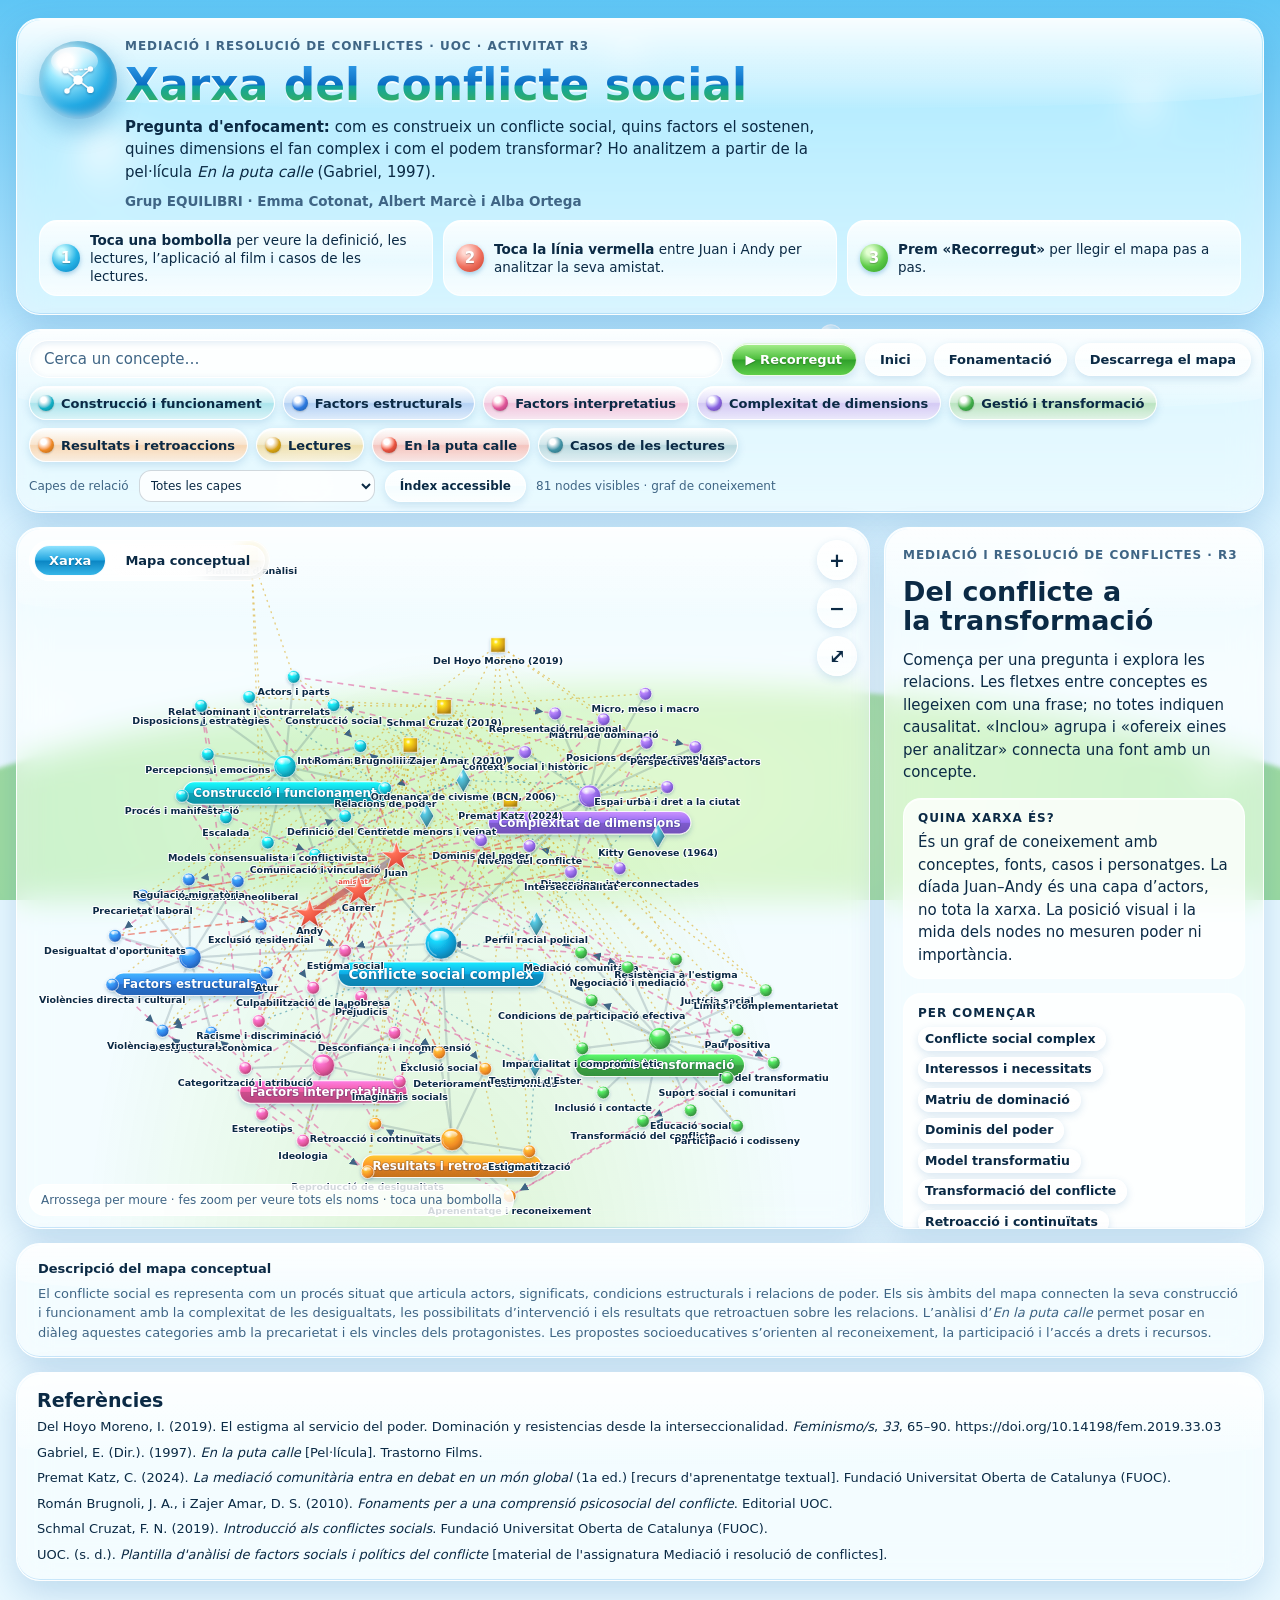
==== commit a2354570: "Completa la còpia descarregable del mapa conceptual" ====
--- a/mapa-conflictes/index.html
+++ b/mapa-conflictes/index.html
@@ -796,9 +796,7 @@
 function blobDownload(name,text,type){const url=URL.createObjectURL(new Blob([text],{type}));const a=document.createElement('a');a.download=name;a.href=url;a.click();setTimeout(()=>URL.revokeObjectURL(url),1000);}
 function exportEvidence(){const entries=Object.entries(evidenceNotes).filter(([id,note])=>note.trim());const text='REGISTRES D’EVIDÈNCIA · GRUP EQUILIBRI\nAquests registres són aportacions de la persona que utilitza el mapa; no han estat verificats automàticament.\n\n'+entries.map(([id,note])=>`${byId.get(id)?.label||id}\n${note}`).join('\n\n');blobDownload('Registres-evidencia-equilibri.txt',text,'text/plain;charset=utf-8');}
 function focusSelection(){let ids=selected==='bond'?['P1','P2']:selected?[selected,...byId.get(selected).nb.filter(x=>isVisible(x.n)&&x.k!=='lect').map(x=>x.n.id)]:N.filter(isVisible).map(n=>n.id);if(viewMode==='mapa'){const ps=ids.map(id=>pos.get(id)).filter(Boolean);if(!ps.length)return;const x0=Math.min(...ps.map(p=>p.x-p.w/2))-50,x1=Math.max(...ps.map(p=>p.x+p.w/2))+50,y0=Math.min(...ps.map(p=>p.y))-60,y1=Math.max(...ps.map(p=>p.y+p.h))+60;const k=Math.min(VW/(x1-x0),VH/(y1-y0),1.7);cm.transition().duration(reduce?0:300).call(cmZoom.transform,d3.zoomIdentity.translate(VW/2,VH/2).scale(k).translate(-(x0+x1)/2,-(y0+y1)/2));}else zoomTo(ids);graphEl.scrollIntoView({behavior:reduce?'auto':'smooth',block:'start'});}
-const CONCEPT_MAP_DOCX="UEsDBBQAAAAIALJaYV2ffx2JrwEAAPwHAAATAAAAW0NvbnRlbnRfVHlwZXNdLnhtbLWVTU/jMBCG7/yKKJccUOLCYbVaNeXAxxGQtqvdq2tPGoO/ZE+B/vsdpzRCEEih9BIpnnnf5x3bUaZnT0ZnDxCicrYuTqpJkYEVTiq7rIs/[base64]/+MZgrB3Abn40n1sdtAXNc0SoB0YmVIUvWmyQ8CKuizD2UgXQdmRNmbDWlTJMjSf44tXIDPw7fnlNQ7Eh9dkKyPu++4yY24AmKkT8noqq8YruxojobIc77QXxh9LEhvvUMIhxD2v3YDEZLxKL8FLg/C3xiP8u3KLCCQ5PsT9NajISIgUl/8/gxb5/EIuNZwiACd7474vwrby6YBgbskMbFM2uqNdpSG9A+DzXP/m9fZjCIfYfH7YKf8wnwbhHU/79l/UEsDBBQAAAAIALJaYV15JktA+AAAAN4CAAALAAAAX3JlbHMvLnJlbHOtks1KAzEQgO8+Rcglp262VUSk2V5E6E2kPsCYzO6mbn5Iptq+vVFEXVgWwR7n7+NjZtaboxvYK6Zsg1diWdWCodfBWN8p8bS7X9wIlgm8gSF4VOKEWWyai/UjDkBlJvc2ZlYgPiveE8VbKbPu0UGuQkRfKm1IDqiEqZMR9At0KFd1fS3TbwZvRky2NYqnrbnkbHeK+D+2dEhggEDqkHARU5lOZDEXOKQOSXET9ENJ58+OqpC5nBa6+rtQaFur8S7og0NPU154JPQGzbwSxDhntDyn0bjjR+YtJCPNV3rOZnXeg1F/cM8e7DCxl+9atY/[base64]/OWHBeApIA0thwu1rce28bSpHfQ89wGRw6iDvjeuZD6fbUMv7A9kCronhHe/BMMM9oBOZ2Ji5OSMFnpB2cSgDBKSjoQXuk5bKkZ68H1+OrgaQ8c/bSHyy8ap3E2f2EcjaO47gc62QN/Zf0x+b6Wxo1lzquisOiawVvvPQKug2zjHATXq0fmCICVCx3SoZWCRoumWrpbI9BHH7+Au67DQjJuPzzm0jiAI0aUiHgDEByU6f0lIl57oB547rPbrDk09fb9fX68madbJMU/+8BDqNxAmkKCUDupPXhDmiSFUO/CYewkyAuD8c3B48yXkpXtvR52Z72fuSDIGFfzXG7k/K9/vBxe7XoqqKs87LKq3pb1U35timKu9jaP/kzsD918N/ECZD65wG+Ny5OQ19ccPcXUEsDBBQAAAAIALJaYV3029sX6wEAAGwEAAAQAAAAZG9jUHJvcHMvYXBwLnhtbJ1Uy27bMBC8+ysEXXSKaQdBURiSgtZB0UPdGrCSnLfUyiJKkQS5MeJ+ffmIFTmGL/WJO7M7+7TK+9dBZge0TmhVFcv5oshQcd0Kta+Kx+bbzecicwSqBakVVsURXXFfz8qt1QYtCXSZV1Cuynsis2LM8R4HcHNPK8902g5A3rR7prtOcHzQ/GVARex2sfjE8JVQtdjemFEwT4qrA/2vaKt5qM89NUfj9epZlpUNDkYCYf0zBMt5q2ko2YhGF00gGzFgvfDMaARqC3t09bJk6RGgZ21bFzzTI0DrHixw8tMM+MQK5BdjpOBAftD1RnCrne4o2wAXirTrsyBTsqlXiPKN7ZC/WEHHoDk1A/1DKIzJ0iOVamFvwfQRn1iB3HGQuPazqTuQDkv2DgT6O0LY/BZEKtpDB1odkJO2mRN/scpv8+w3OAyTrfIDWAGK8uT75p2wE5RAaRzZuhEkfc7RPkWxy7CrSuIurCE9rsYnJJYd+2IfGytjKe5X5+dD11pdTluNFZ81GhF2JeGFfrkB5W8nBZRrPRhQR3Za4h/3aBr9EC7xbTHn4Pl1PQvqdwY4frizCR6X7Qls/cmMyx6BuGzfl5U+zVffJDuHnBdVe2xPkZfE20k/pU9HvbybL/wvHvAJm/nzG//V9ewfUEsDBBQAAAAIALJaYV3bxXZZEQ8AALhGAAARAAAAd29yZC9kb2N1bWVudC54bWztXM1yGzcSvu9ToHhxXMVQ/BNFMpFTCiU5ysaJVo73sKkcwBmQgjMzGGNmKMmnnPYBdk97857WW1uprUoOOWxO5pvkSfbrxsxwSMmyflhRquSDxfkD0Gg0vq+7AfjjT07DQMyUTbSJth+0Gs0HQkWe8XU03X7w7Ov9D/[base64]/cb859Dyz9P0LFDiZDiTwXbta50Gqrbx6OON8gP+kz56ImMpPBN5Kk4zGQhfBXQ7CbSXKpEYT8uASqVc1roaysZcTa7C5GXRWrubN5W/QSvK19LT85+EFlYlJsj4xleLthLx5mex46V6plOZiqPOtVttrrb62Gax2PvTs4MvDj49OqD698JQipFJTYQmdulvXewEY2VT8URab/4a8uFeiq9sqqby7SLkSkxi9CqaQgQ5SZUlIZoXqPndspKxcG0Y2xgaUnamam5wdISaJRSTCbEk0Mnw+CxWNtDRd8IOtb9dswd+a6u22qxnAmOLlltbvc1Bm1o/GWbFQzIzZx+XK3QEAM6CVFoBKwlXLGch56raSjEvGsf00V5eF2G8B4yXIuCKk9RmHtuJM0OyzaRqMDIci0DxI19TyUQoLpRmVgZJXdD3oDwvccJBsTAtneGWyxUNJmSIsfGVbYgvpEjUTAoAn4x0+tJZLeQPVSpimSToPL5mCUNUGCXOkKuzRnLtscH0ZYoFkAr/1+//wULM4HKgSB3NRImCDH6mLRfwVaKn0CR/L+lWekACEt7HrPDxKoGA9KUOqWGSHJIlUBn1ttRfQB3U0J9Os+KBU1OkIF/EioORZa6pF5nrfYRngB0nD8RVp16QcfeMMGOLpzkoGdcdSd0Hp8p0qtBgamWUMG9Q/xrXnzstZ3Anw+deYYKeIpVdMKNyWsRlPNQRbEvlcCtvQKpVKov1lRyplRpQCjanaiyPOk3JVfROt2u9bre3iW4J72y71uk3O93uFvcxJpfy0Aqata2aiGSIiX/oahF4gMH3oBKeF1NoGfacl/O+nD22Mj7W3r5FKdKJHE4rT74w3neJiMzoWEZTtZPEGHNqhJV4efnK5a5MpcjseSK9jjJwRQp1F9EM/aPm6AZS5L1vFr2nvn6Y97URw6vZWHxKBUn+c/WMAx3v6yAgyekaQKjCsXJYOKAq5BCQoFLvmC4n+PQI+qC6Ki82lquiuyR2mjmd2JB+QdLilKU9o79cMQb60lHeWBSPbZI+ViYUdAHhIEOt6JBraqNU1sbSIFTv3Qg6e+cpUU6DW7AkAcokUOmpYpQIAjVV+hRoAIADDGHOA8kcvDI8OpgBKrz5j468wGRv/rdAS5FDNJECA5UDV0/6UsxfhWOdOgRjLDplBGPcoKiMYKrAMDTvPqc6JgpAkxKoqVMiRyCnCJWHFpOwBFogaL3KBEakBUZKIOD8h1QD6HIAjeevptBhAhCezn/hyjHjYnQ9Q93Uh0QnpQQEl6nBBb9QWaWHl8Acq3dMxJuC/0Drclq4YG9BxGWf7TMlKTJtXei2jar0qMUkixjoKcS5tt/UXrUIeGHGQpvMV4z3dQHmIHeUCKMOXU10lOtZF8TvbokFwWKW1bjgRKf2iUzUgnwTDBwZSTL/CR/zcDCtRPNXgU70R8AwkUXExy/mv8xfo4dApEg7U3nPL+eQp9vrbg26rXP80l7ll/Yyv+zcC2bZWQ+ntJp3QSqVof1dkso5CBldjO+3j+lGF8QFv/71b7l/65GHL4A9hBv0eDdHqlUf/V24fQVJDkp0BKJV4JHbdf40+FH78JsdGNLzQ3jQ839TiRD0NUG48i5v+ariHCoLSiowWYXGXS6EMVaTs+5iDdaNTkpmpyLQq0znr6f63bR2Tp5Wf1WeIxPO/xmJT202jUwAlhB/kc+VFTsIyMQHlOeoizhuiG7r1+//3u3VRW8TF1v9uuh3cNEfPPxIPPWOQ4zvyGYvEa9ToYEr1KJCLRRqd3HR7j28Kx7el8yVS3Hn7Ql4tHBjnIlTLAvbnf8YshNzPrzjGM6amXlBDsxSJEkZl1ja1Dl1cMZgeeDr8iP2aoAdmXWmTOYBl8+m4Fqq4D3TnofjZq/VafbPMW1nlWk7y0z76d69oNpP99bEta074drF4N5zrj3K00mckI0UUHxMwXnOKSk7/[base64]/MkegmCALjmEUSX/nLP8Mq8nHAFTSkaHmtO2QllLHfcM5HOJ7Epq+D1PX5Wnu6s83V3h6YP7wdMHa+Lp9nuevkue3ksoEjWpjl1gB8amRGCeycxZ+XlGIcX1aeeCEDwLYskLW/[base64]/n9SdT5mtACKErQS/J5/r5yR3lzl381l/h3dC/odrYl9O+8z0nfJvk8oHsgYpUyoI0eJRD0MVBw+v5Tw3dHqjFK/fkHKu/S55gc3ZKa3JKUT5VUCd86On8YB8LBkxcMy71uwIm9nAbjfIPd7YZKe4LggZi2OdZLOf7Ta49bLVdrSRbggq78Gmr6Ea7cG7+DaNlF3G193O/i3dVkymqPt9p2x8mM4VW4VeHkHzu1JmZZs3bosotlK7XZpaZeQO3cBn2cY5h/I0XNjOAT35hv/aDU5z8vUBRGrpZRJyDlmq+ucq0Fh5ybCLh6o3LmDF+BnnryaZdxXot1sd7qbW91zRNtbJdreMtHu3gui3V0T0XbvgmgrQ3vfidYQUy5giHbE5ku/PrADciNeKIJR3rUEawuJcuevwG2alry4wNdLOLn+heEwlpaAiulXu42iiBh/gCCv05wDDcxjSkhn1UwnlVXZytofcTNHOjp2kqqJog3Sch0Z9aWKSUjoEKHPWZnQTmh3TqTLzP5atXaerN8W8xJRX86/LSLgduc6WW5aNR7074yyj8q9t7Q4m1qT755aD2Uv7cdyES/nnPPtVWNj/VUKdzsE5NSq7Dm9c0sobhud2/pb3ezLe41RmFaU+VQUzEdGMOOG2OO15KJ3IYxqonlJemWf9upWbt4KZjUC6/fsfo4C2v1+v3lBGL21yu5by+x+P1ab17XYvHkX7F4Z2nvO7petlZacVKR3S1LarSQGix0y3jr4cWf5cMMy3hXiOH5kVnYxkMs454Ce82oEzySb//dGa74XqemttXPrvOWM/KD17zm7eR58i9LfW1vF1q7NuhjgDQj4sqi6Lnjl+iK/oIGo/A7JO9//zseP4Gqq4M3PAcLeLLjkwFheeC/iIhmQ0pMBWvzgsQS/qgC9HQy2HpYnjTjxTPu19PxVoKaOP2WqprSNz+WMGONzITAXn8MKKcfCbu7nmYzq9CJffKY5BfLfifwzcgkqu/gpuU0mMQ54gxhv8Y8r2y34rDB8RZ9Wb8SMM1152qjMIRU79OuV7WVUL50ikiF8c/aDIXIe+NOyNi1qR7ljsDTX2Unx2GLRFWCu85Lc/rR3DTo8ILlIOhQZhvkry4tPIg4k/ILnfHiL94hWD2k5XflOdGBcHk7w6jsGgz6Hj8xjpwXsxNjcbffe7rJDndwdUmJ0xvvzOYthOKlBEQzrBdQyhjnQgJ9Keypzh2yCOgJufAl/6tXtejPM+Cwfy4uXLiprc3yqDr1ETZrWTYozZrkVwDCnWX5CE5qHOBBM+LTjkHp1Bd/sWvMIVpOvv1zf57vpQcvVpGBdHDQc7Dwk71UUaSdgEh3CpGGtJGhdzpaVHYmzPGnFO4zYiF3sqZdzsL70G2Jfca43NBuYJJ1Ovtt10GwI8pUSOEu+0ewZtZqNVrc16G9MVNgguRqdTqN5yWnYtWuoRKQ9aGZX2wY08wGjEzS0il/fHFbg79sGRYlJaixmOLyj8Cbe/I3lrjBFXYwaji0eMqC9DRFg37xd3Mf0S/O1xJDGdhoYTEh0G699UsB+FvmuhmfuCAojxld0dJgBdwTnK8gwxX/LHq/wb1183hA7jfoSD9fFbkM8dTbepI7kx4RcUlcyrFWPssZAdbM4cFs9wrPnawwtvXj21ei37OeSk1AX+w3x5WLSHmAQS8dRLoeV+b6q3+nwvUsU8QEkZ+s7JN5CtCGXTkjR18VyNJNKbPicm5esHEj+5omk6JpH1JFyQlvcJG3E+PbiHgO/0kPyoCCff4Qgprk/6g06+7Xi0aGlh81es9cZFQ+fctyIp51ur9Xjg+gTY9A0Yz1wUpUuma8mMgvSWuXkes8F8ccgjSuWcDu7hvH0KWn5hDIB7W6TpDnG9Wa/2yw+eCLZGzTxdq0/6LC8enoMYQedHt2NTZqasHwZqMninRMI4Xabq3Y9Km+nWcq3eVOegQWeFEf5t4rMBIL2x1b7VDW8nkONQHK71ukVJuG0zZfuP3PYWPyfM4/+D1BLAwQUAAAACACyWmFdLlvBHsUBAAAsCgAAHAAAAHdvcmQvX3JlbHMvZG9jdW1lbnQueG1sLnJlbHO91sFO4zAQANA7XxHlkhN2W6BlESmXZSUOe9ktgqvrjBOL2BPZU6B/vy6FJojG2oPFcSbyzJNteXJ982ra7Bmc12jLYsomRQZWYqVtXRb3q1+nl0XmSdhKtGihLLbgi5vlyfUfaAWFNb7Rnc9CEevLvCHqrjj3sgEjPMMObPii0BlBIXQ174R8EjXw2WQy525YI19+qpndVWXu7qqzPFttO/[base64]/GhCJddq+9QbdmV9qAvGCImEVhCrw5jfrJlGbkQnTiVa1WpJ4PnHut9YBdLta+BbMY5POncaENVw9/bxYff4p5+85T9QSwMEFAAAAAgAslphXViZgBaKLwAABVUFAA8AAAB3b3JkL3N0eWxlcy54bWztXV2T4kayfb+/oqNf/ORtkIQAx85uAJJ2HGF7vZ6x7zNNM9Ps0NAXaI/tX38lIUAfVVJVVkqqknImYtcjQaWUX3VOUpX193/+8bK9+319OG72u3ffDP82+OZuvVvtnza7z++++fVj8O3km7vjabl7Wm73u/W7b/5cH7/55z/+5+9fvzue/tyuj3fh93fH715W7+6fT6fX7x4ejqvn9cvy+Lf963oX3vy0P7wsT+E/D58fXpaHL2+v3672L6/L0+Zxs92c/nywBgP3PhnmIDLK/tOnzWrt7VdvL+vdKf7+w2G9DUfc747Pm9fjZbSvIqN93R+eXg/71fp4DN/5ZXse72W52V2HGTqFgV42q8P+uP90+lv4MskTxUOFXx8O4v962d7fvay++/7zbn9YPm7X7+7Dge7/EWruab/y1p+Wb9vTMfrn4edD8s/kX/H/Bfvd6Xj39bvlcbXZfAylhgO8bMKx3s92x819eGe9PJ5mx80yfdNPrkX3n6MPMr+5Op5Sl+ebp839QyT0+Fd48/fl9t29ZV2uLI75a9vl7vPl2nr37a8f0g+TuvQYjvvufnn49sMs+uJD8m4P+Td+zf8rFvy6XG1iOctPp3XoF6FZokG3m9AL762xe/nHL2+Rapdvp30i5DURkh72oaD00F1C5/lw9uHw7vrTD/vVl/XTh1N44919LCu8+Ov3Px82+0Pop+/up9Pk4of1y+b95ulpvXt3P7x8cPe8eVr/7/N69+tx/XS7/p8g9rVkxNX+bXc6P378EMcn/4/V+jXy3PDubhnZ5KfoC9vo08eUnPjrb5vb05wv5KTGF//vInKY2Isl5Xm9jGL8blgpaIojyGKOKzWErT6Eoz7ESH0IV32IsfoQE/UhpvAhTvvV2fnSX7enFd8oeFHlNwpOU/mNgo9UfqPgEpXfKHhA5TcKBq/8RsG+ld8omLP0G6tl/O/Cd0bCPvBxc9quKxPQUDHVJWn/7uflYfn5sHx9vovm1oKUkhE+vD2exB51qPaoH06H/e5zpRjLUhPjv7w+L4+bY7UgRdV/jIDP3b8Om6dKUSPOPMMf/OftcrV+3m+f1oe7j+s/TrLf/2l/9+GMMqrtqqaGHzafn093H57jpFkpzOUovWr8HzbHU/XgnFepGlzIhi7HL/mD/7h+2ry9XFQjgEZcW1GEVS3CAYqIDCDyCiOV8QWe3wWOH9lY5PnHKuMLPP9EZXy7enzpTOOFvFUsvMbSsbvYb/eHT29b4fQwlo7gqwixV5AO4uv4QkliLB3BmfR5N1utQuYm4qcKeVRCikJClZCinFklZCmnWAlZarlWQpB00v1l/fvmeMG3UuY9prBm5YPZHA2IYov/vO1P1cDUUmTx3+9O691xfScmzVaEjZn5TsLGahOfhCC1GVBCkNpUKCEIPieKC1GfHCVkqc2SEoLUpksJQTjzpgD+Qpg3BaQgzJsCUtDmTQFZaPNm7RxFQpAaWZEQhJO8BQThJO/[base64]/4y/rT+rDerQRWUigKvLyhhETFtcXz/f7LndjCbpvjIMKiNo/bzT5eZvNnYexx2bLkfy/u3q+vy+1yK94L4h++ZrYLRcPGm9/CD57+fA3He02v9nk6LzdPFg3HH/z+6bqtJ/py9BB3yQaq5HL8rInU+L8PxzDUks8MBsHCndrB+VO8DVJDJ9ZcskHqnB/5G6Q4G83CYF9uN4+HeJtYvIHsdiWWvopywe3Boj/nG/m9Y6ntXrEOKrR21VNkl/WhoKfn8+VY1OMydJR/71gqDF/4y+X6eaTF8zL52s3Ml09Mk+0NWRdk6N93h5N5Vv+n5eMx+f/L56K8GD5j+M/X/fHdveNOEt2kPnOIAN31I1PbHSTKuoxXsGvaqjcTc7e9cZS9CtWwXCWPt3o7nvYvsTfn3TSltLwJzrfubgrN2SHZZ3Fd+hbvsuBYpcoiPPXLelOw358Y3vTpfFnGm84jkTdJeVNKaXkTnG+pelOQMmT93pTMGUNmdjrvX6hyqd36j5NI4orElDobYMr4sl6//hTKf7j844fQ9MeHrJ88rj/tD+vEUS5Ty8X19m+nyF1++H17FSQwqVz2IC//W7J7ObrJ3b2c+eZt93J0Od69LDx9PZ7/d3EUncyc65XURuiJ6gQXqtriOpGF6USWgBMxElZ9fpXs476mI45fDTvuV5bL8CsXwa9srl/ZmH5lG+pXlhZ+VeUzTjAZzr3oy/FXYwIezs8x8x4iOInDdRIH00kcASe5MURtfcbW1Wc25/9tw4NGXA8aYXrQqBse5OjjQRkvsRw7OP/0wfKSy+WolhkONA4Q/Mbl+o2L6TduN/xmpI/flOSa5r1ozPWiMaYXjbvhRa4RXuQMor95LzqFurj50MdN1D5pjuFCE64LTTBdaNINFxrr40JyMCfDuVhcfoDgS1OuL00xfWnaDV+a6ONLiOkIy9EypVXOb0nM2mjeBTltjzjuMxRzH/5zn6JWPyXPHLcCKv0R7C7+SFUtt9rBT4/bpKj+uP1+F/n316SceX7Spz+W95cPLtbb7Y/L86f3r/yPbtefTue7w8GEcf9xfzrtX/jfjwv1/AEesg/zcH0Jvr53by+P60PyCyb3N8e440dR3edOIIqalk2WP+0v7ZYYD3S5Ve6ear+QNv9L2rWKn3/j95cfDDB+Tot/kiifFvjK0qeakUm/[base64]/oz7o6cf9/oxrlvctWrpl32MhzKQsjZbOhNvHLgNLQyS8zUIzvzBlylqIb2Ve0VOuIpBGrm4rKy2ytVLyxjvUH5CjJsU18xsjOpvUKTfcMSvWE5A5/E1+QNxcVgt7eqXg7GeoXydV81Bv51rrvNEENGVWCIXBXIvneJNrF8hF8ZqPARZAXxp1DmzAmYL1W8JT1t2ue1B8/L3efo1Kr7ZBU87jQavWMxtyYd2Wt8d9tyg+mgFDI08u7FTBK/e3USqe/dh4NJQy8/f9tu12y/v0vuNauGKy8M/[base64]/4rsotb6bj0pR97RvtalOduCdT3rJK+18tSr9iPxmFo9UFqOW1BbnRIHVPzHdsRZ0orrd7c2Y2lP1tpQJ+EozQlGZXYJ5XV1W3DhIK24cbnAmkZNd7ajnT26P5/9tZPufpBVHpVYcIVlx1AUr1r95StJ2bqntXCTbuV2wXdPb4CQtOS615BjJkuOOWxJ/K5qkGSelZpwgmXHSBTO2sx1M0p7TUntOkew57YI9NdySxSZIi2XcVLBg1VVyHUqSGAuLRkz7qe7tu5V1BPfEXB0jC0PhEThk7NIYQnZp3JbtnQ57xgaj5LJchDHYlQWgpGllQV/r2qA0/2LXG8qvJrXKnUEioWGUdChllxuyx85ilB3S4sqqD7baqn/2llhrwqibTu24lW68Q/D8r+qQ04P5FXRZaj7VSS7jKBVWkwrKRtWZWWC8XXMDO98KWTW+h8jVtMlgkiy/qJqLQUwn72NcPRVaOCsnQql1+pq5063NM8efbh9Q1ZMN0dMxzMnbEDgxNLMYjAYORzOXdZOXzx7DJHteNa/oVnx9FRtnKytMFTyoqo+9IwdRqVHrb/Z2vVRTcGU12shqZKkFvFnx34tLX/G8CtI9x1k6yG7kliAH9TT+KLbtmKZxiUAfiJtSoivR0QFFnUR34lMFmCpJt4zgvP2o8vcOjGYAcj0l5vvD0/pw/o047imRDq9IMX9FDeHuzs+0ToZZJQF73QiadJwAfffajQL07UuvCtCXNyG9f1q/V/v6b7CvPxTUb3KDj2IgxYcBJQeLMJaIpA4+goaTW4mfccLpcFlrJfiz4+ViZo/pw3WcdHTGTOWX/df5cvf0YfPXVT/Da3zGnwiH538CI8InHGet+HW1PHiBg5oYGDdT/Xy4funT5nA8hca9Z7oiq3U5yC9ZJZvkwc4usEqurGr1hPQUsNtsa3OPXMq/isrl8tz133LXHzL6eLho6SFtSI5Zt0uyavesGgdr+FT3FTYQ9RCkoR7DtD/8bX04ryisMD/TWPh6De37fJ1wV9v18pCHN+E/P222MdGL/l6tHsQXs7NkdO1ce7GDqywp9bzfH/[base64]/ZGes3R29idWvaCnYDsLqG36Xw+H015LwpO4JXDEnrTcY4X8Aa0OV5AFqE3siyhN3PAiev73ogJTuzM1d6iN0wFKaK34unUTPTGPqpac/Q2CpzpeMZOQLeSXAfQ22TgOjOL96LgBF45LKE3Hed4AW9Am+MFZBF6I8sSejMGnHiBN/EnTHDiZK72Fb2hKkgRvY3E0NvIRPRmDyfOdM5OQDfw3AH05sxni4XLe1FwAq8cltCbjnO8gDfgrY6qlkXojSxL6M0ccGL5syC7gKs4Z/YavWEqSBG9uWLozTURvfm2uxhwam+3vNQB9BaMp67DybQuPIFXDkvoTcc5XsAb0OZ4AVmE3siyhN6MASeB5ztefkNlfs7sM3pDVZA0euMcyBjpg3ssowhMqzx5Gr+vju6oSmpnv77NQEob/FCDkcaBX46kBPGfvKYfl6svnw/7tzBTMmhJJl0KJ66cTdNb5WVTuBmg6mn/9nhzdZfCHBLmPQZnNGNo4UpSeJFs1rTNQBC2omdKfP6hcsMUwrSqfQ/0bpoC8nlqxdJFbJuzaraVQJ/RLQW8UMATyqU5RA+Xqhftku2QbKeCenm9ZtKoF95ohol6F/OB6zp9Rb2S/SL0bjYD8npqYdNF1JuzarYFQ59RLwW8UMAT6qU5RA+Xqhf1ku2QbKeCenk9etKoF96gh1Cvap8NvZv0gLyeWv90EfXmrJptXdFn1EsBLxTwhHppDtHDpepFvWQ7JNupoF5eb6M06oU3NiLUq9qfRO/mRiCvp5ZJXUS9OatmW370GfVSwAsFPKFemkP0cKl6US/[base64]/7w/tZaJ5olHWIMWbHzTJ900+uRfefow8yv7k6nlKX55unTaJIRRRrZkQPdQ5pXhvPtrtSNUOrjIwC6rvXlyBgMUZtXBZIU7V5/u5PPBqFnCrHpZ6SbdtMor66GER/r+OmO+GmrzXT4Zw8wgTqpq2fWeRn3fQz1FpdRb/V6CPq/VapeEf91iCjgop4wuNKxij1h6UShsnRzS3m6RLearWMOltvUkmPmg1TOGTnB12LY1Tco+BrMhiopbZWtpMowni2F/j+deTs0QDpq5qW+8g3WqV6GvtcfaU/8jlNfK6OIiCv/[base64]/ve6Dpy9uDI9FVNi4DkG61SPY19rr4iIPmcJj5XRxGQdzhhuggIP5yQioAFm9PhRAKjgoqAwuNKRikdpkhFD5Ojm1sE1CW81aoedZ5TR0VAxSKgjvFA4UBFQA2fvx+TkWbBp20RkGwnaTuJgowXeBN/ch05e452+qqmRUDyjVapnsY+V18RkHxOE5+rowjIO6s5XQSEn9VMRcDiFnA6q7F6VFhPQNFxZTft09nSVPQwOLr5PQE1CW/FJmg1HttLRUDVnoAaxgOFAxUBNXz+fkxGmgWftkVAsp2k7WQKMpY/C7Kd2G4Dp69qWgQk32iV6mnsczX2BCSf08Pn6igCugJFwMvhx1QERCgC0tHVAqOCioDC40pGqdBR21QE7HjRw9zo5hYBdQlvtaqHUHhSEbCdIqCO8UDhQEVADZ+/H5ORZsGnbRGQbCdpO4mCTOD5jje4jpwuyLiZq5oWAck3WqV6GvtcfUVA8jlNfA6jCPjj+mnz9vLhefkUPmHxaODz7bvkvsK5wJe911T+u5V8B9HfvLWzR4OfU8A8ANfWpWWASu3SUiCVd2khsPWDkmKo4idX4UjznUTpFwMF8Z+86h+Xqy+fD/u3EEbd17tQguKx0XjkFTeS62B8NYj/[base64]/ZqyWKKJ8fyWAz8/FhiMYVsOLcXiwmnU6CNNoVApECmEIgcwBQCEQNiMfKCiMV0hcVQZLYTmXWBgNzBTNkju/[base64]/wBiYMcYSAsiFtMVFkOR2U5k1gUCcr09s11f+8xiyNENcHRiMfo2DW8qgenVtlorFlO5qx++md/[base64]/EOWtRLXFO4pzdBhnEOfXTvTLnrDwKwFI/CoA4J3FO4pxdS0kSk7WB7diJc2IZnzincSZDj1finLWoljgncc5ugwzinPrpXplzVh7cYKkf3ECckzgncc6upSSZTUzmNc8nzollfOKcxpkMPV6Jc9aiWuKcxDm7DTKIc+qne2XOWXnMhqV+zAZxTuKcxDm7lpJkaId5Rx0Q50QzPnFO40yGHa/EOWtRLXFO4pzdBhnEOfXTvTzn/GFz5DerjW4qNKgdNUMuWQ6V60CeOFS6BXnalTRjpjyPqngp2CFY1ZrqIItNjH8I9rvTMfK742qz+Ri9/7v7l+V/94f3szAKI4nrECLNjptl+qafXIvuP0cfZH5zdTylLs83TxtlNFuTfYE5Pc32qtHjMHCmY4/1HBZOctctasw5kK33Okc7bW4xiP7mYOj5CdPXajtrro0HBWKOqkb5Z+yh3iWfQAguCMl12k1eKtVqFxbclcMSEDEciAhZuNtQpM3Y6TMcMVDvaJDEs73A95lVTd1ACeqjqsESbi/[base64]/jOxOIKHeOWwBEsMhyVCFu42LGkzdvoMSwzUOx4ssfxZkF2acXtGzWAJ5qOqwRJuX4csLIE3dSBYggtLchtDM7HowkO8cliCJYbDEiELdxuWtBk7fYYlBuodDZYEnu94+c0tl2fUC5agPioMlpQvdYWvcHUbRSEtTCd9gD6VG/nS++X13RuY24NPO6Or0Nnxr4uurCRaj38tjtlrSnBKus+C5aCY3vgWS2nchw0apKKdYzU9+tfU29mqHn9naw7JcqbqPQ2gFdVey/TUUXc3vH1V2/[base64]/[base64]/N012quqoy5tO01rva6w7TatdQUTTQDStvLe0pd5bmmhaB2iaQHNY+bmvrY6zINDT797bBtE0WfMbD53qpGmScU80TSOaJmA7UzXfOE2Tnqo66vKG07T2+7xrTtPqVxDRNGGa9q/D5onb4TG6qdDYcdwMKzOJ4ziD6C+buF0unt1+HoDLfdIyQD9USUuBVIGlheRyWL1ifqtXjKFsTzbPqvT9FSaXj+e3Bh2VIzAUnBUNMb3FnLOFMICgsIdNBtFfQQ8bt3jwDuKDAqFAVdPnMyRQb/pM2KAQ8OP5bLDgtpDEQgcQKRB8AJEDQAgQMSCMABckiRLkBfUEJ6i1nuwwUoB5DGEFppfNxvPAE/[base64]/ABUniBXlBPcELal0hOowXYB5DeIHpZfNgPuSslmR5WZt4AfVR1fACtzFIFi/AG4MQXij+DDlZDDyHHfYjZtiD1i8ApIDWLwDkQNYvAMTA1i+ABcmuX5AW1Be8oLQ9ucN4AeYxhBfYiwJG3shn/+rF8rJW1y9gPqoaXuDuUM/iBfgOdcILxf1u0/lgzAl7lxn2oF11ACmgHeEAOZANlwAxILwAFySJF+QF9QQvqO2T6zBegHkM4QW2l80Xsxl7EmZ5WZt4AfVRYXihfJ0jfHnjpBl4QA1s6gQ0FS8FQS+VQ0KgSuWgAFxSOSYIhAiOKok4qp2vD/Ci8W2XSikANmP4bvRX8B2HU+mprQID4b2xIGKyMDJTjxvstGJD9V49xhuBBYyvGr+/WCN3hexSSOnxH9GUbkubqTMbsjPqLUUmbi3IBDgq2DHq1nf7DXeAdE5ou7ulvt2d+F0H+J0TTIZz7j5bIMMTGBTUnqd6WEg/nupRYQ14RMeV7bhTNW5PuF4LW+fbYHteYAXsBXnE94jvEd/TxgjE91Ds4s39EWdFkW6Mr/22GuqcTxWlgMcFO0j9Wjed+VX8oKfeuISYXweY32IwGjicCLWgzE9gUFAjlephIX1TqkeFtUkRHVe2K0rVuD1hfi00QWmB+QUT3/M94bck5mcAuCXm10UjEPPDsYvlzb25eFpvkfm13yBJnfmpohTwuPDSQO1aN535lbegstRbUBHz6wDzm87n8xFnL7sNZX4Cg4JaXFQPC+loUT0qrIGF6Liy/Sqqxu0L82u+nVUbzG8Ucj92hZP1lsT8TAC3xPw6aARifih2iXoIeOxSFzOtt8j82m91p878VFEKeFz4IuDatW468ytvJmipNxMk5tcB5jcZuE5qt2kmQh0o8xMYFML8BIYFMD+BUUHMT3hcSeZXOW5PmF8LjQnbYH6WHwTsCifrLYn5GQBuifl10QjE/HCY38gLfDawZ6b1Fplf+01L1ZmfKkoBjwt2kPq1bjrzK28La6m3hSXm1wHm58xni4XLjtARlPkJDAra51c9LGSfX/WosH1+ouPK7vOrGrcvzK/5FrPt7PNzg6nwWxLzMwDcEvProhGI+aHYxZv5fmCLp/U29/m13n4aYZ+fIkoBjwvf51e71k1nfuUNvi31Bt/E/DrA/ILx1HU4EepCmZ/AoKCG49XDQvqLV48KaycuOq5s9/CqcXvC/FpoFt7Gb35+4HBK4Ky3JOZnALgl5tdFIxDzw7GL5089dqmLmdZbZH7tHySgzvxUUQp4XLiD1K51U5lf+f4++La+aTNEzyjalDVu4t4564Kok9jAIPokNjSEQomNDEtQMmPLJimRsXtCp1o4HGGTA0Obcngkai1FAmJiyFuOITHPQ42IMsHAIge/0xGAzqn1dH1VN6Lpjly/uhbRqu/X5qIlfqQaVg0xb+T8p68PVNVHcK2nY5EF0dRV1ZTugi7TJx5VJ9LqSBvyrNYZPMrYWsEiRA8HVvSETuux1U/roRIfJQgq8XW8xNfKmTi6IH3zg56KfAhTeu7kiWwMUJlPX+83ZcrrjfNToc/UQh96DtTXC6jUh2psKvaZOv2oupFmp5mRb7XO5rtX7kP1cbWCX/khbbb6IW1U8KMUQQW/jhf8WjkKTRe8b37QU8EPYVLPHTiUjQEq+Onr/aZMeb1xfir4mVrwQ8+B+noBFfxQjU0FP1OnH+UOTHodYkm+1Tqb717BD9XH1Qp+FXt31c/mpIIfpQgq+HW94NfGCZi64H3zg54KfgiTeu6cuWwMUMFPX+83ZcrrjfNTwc/Ugh96DtTXC6jgh2psKviZOv0o1431OruYfKt1Nt+9gh+qj6sV/MqPZLbVj2Smgh+lCCr4dbzg18rBx7rgffODngp+KF06MseLZmOACn76er8pU15vnJ8KfqYW/NBzoL5eQAU/VGNTwc/U6UfVjTQ7sp58q3U2372CH6qPqxX8RmIFv8vJ6FTwo4KfhimCCn6M+10/714XvG9+0FPBD6ONWfZU6WwMUMFPX+83ZcrrjfNTwc/Ugh96DtTXC6jgh2psKviZOv0o9/AbeSOfXTdmcQcq+HXQt7pe8EP1cbWCnytW8HOp4EcFP31TBBX8GPcbLPgFnu9wfsFgHXdOBT+9gp4KfgiTejCeug6b/7hU8NPY+02Z8nrj/FTwM7Xgh54D9fUCKvihGpsKfqZOP8puNF/MOAtFWdyBCn4d9K2uF/xQfVym4OctD19+2BxPhSpfdOMuvgMs7I0HzRT2ktlYeSZvsDbYwQLPIP6Tc+DzIdPKlRw0yHW9WJYSh5g5sWnIJWgG2QoDdEpU1aWA8fSAuiV6T1/78Lx8WoMgSoby1hMGbE3iGlRLc8zlzZGmnqg8UFXB5gcHwBpQbqgeHd1UJYAK9VuVEMSd/L4+5CPvy2/[base64]/4HhTyuwFHMdVpgIcLx73VIDj4KOeCI73CY4Ld38nOE5wvItw3A7s4Yj9i6fDyukEx2s2yChwpuOZuEEIjhtvj/7A8aaU2Qs4jqtMBThePIyhAMfBBzEQHO8THBfuzUpwnOB4F+G4NRhN3DEnAAiOt7B2fDhxpnNxgxAcN94e/YHjTSmzF3AcV5kKcLzYKrkAx8FtkgmO9wmOC3dOIzhOcLyLcHw6dsYDXgAQHG8ejvu2uxiwa15MgxAcN94e/YHjTSmzF3AcV5kycDyO309v8cBhAiig8cv9u8sHoFj8gkxawOI5QJKkrDQiaQmFK3V/z+2VTN4qtVmyLL3zBq1QVTlqBQ9aMtWDxyxthorS+JvTDFVp7IeCX3SSq/lu9JdJEdLXzo1bh1PT6JtKzLbbfTzro2e7sPr1Qggcs928ctEEwAiVDx9qoHfadCqta9YJD82otz7ApT4ZXC5m9NpyYzyAcRnnNphu2xbqT9JQGkTyxCs28R/BadAFnv9QQqAkVh5HfwUfFFBX2q0jXMF1bkEALyTpaw2SFAgXt6NlnnipN7YkBmYCA8t1pMwMqsDBBIYFsDCBUYmH6czDvMAK2PtbiYkRE+soE7MWzmLM7tRBXEyVi+WUm5sSLpfrZWMNGJj4mE7WQGNk88li4Ys8a/ucbDaeB54v/KjEyuRZWbGxKY+VwfubEiszgZUJDAphZbIoFG1UYmUas7Jg4ns+rwtuMbMTKyNW1gFWNh5bC4u9BobZP5FYmUR6zSk3F1iXy/WysgYMTKxMJ2ugsTJ/NJ/M2RsNWRNim6zMC2bjGXsRNutRiZXJs7Jif1seK4O3uSVWhszKcr2rMhOQA2Vluf60mUFtVupFGxbAygRGJVamMysbhbyMXW/LNhTsHCsTiF1iZR1lZSN/PLLZ5wMy22gSK5NIrznl5qaEy+V6WVkDBiZWppM10FiZ5/r2XKTDbvusbOF53kz8UctZmTqDKbYE5jEYeGdgYjDIDEYAv8szGAFoBWEwsogNbVRiMDozGMsPAnZtKrvkoXMMRpbRE4PpDoNxFvbc5XVNx4FU/WUwOeXmpoTL5XoZTAMGJgajkzXQGMxisRh47PPNWBNimwxmHsyHHpsYsh6VfleSZ2XFztA8VgZvEE2sDJmV5bq+ZSYgF8rKcp2dM4OOWKkXbVjIHqzqUYmVaczKfC9wA/YklG3F2TlWJhC7xMo6ysqssTsbsyuyzAa0xMok0mtOubkp4XK55j1Y9RuYWJlO1sDbg+V6ns/[base64]/T4JqsV9Db17ZnNnk6YW3oXi5qxcu6BMoinsOv8+jSKyJmr/OpY14SQsCAyiygC0Rh0qP6cbbMYRH8FM5WNf7CNzAKm8I/og9plDwrFBNUNjNNnOcK7FxNI6AdIaL4jLcEEggkEEwgmSFvUs72A0xFAN6Dgzf1RMBR/1DqhQklXzTRUgLfUJKjQC6jQQptEggoEFQgqEFSQP+A1CMEC+ycJVq5qEyoEljf35uKPWidUKGn1loYK8D5vBBX6ARWa793VN6gQRow/[base64]/xR64QKJbvP01ABvvWcoEIvoEIL24n7BhVsZ+LN2HVTZouT2qFC7oEyUKHQhYegAkEFTaBC4PkOp9UoK1e1ulbB86ecBq7MR0WHCv86bJ74ECG+C0UGNiGDsqY09XVPeciL6iYkUdk7BAIkZZOb+IrE+I/gUwM2octN8XKBoucb19+QQ/hVc+rkvWoCmebyE0/tvSn0eVW0xg+TQfRX0P8AvRTQwADig0KhQPVmyOhT6pshCRsQNqgTG6htF2oPHcwni4XPblLTWXxQ/ztrhBBsdxRMRRyzCxihgZdFQwmz8Twk48Je2CZOQH1URaRQshcyjRTgeyEJKRBSqBMpqO0Wag8p+KP5ZD4Wfu5OIIX631kjpDB1bNdmwyLm1lWjkUIDL4t3bHQwG8/YC6xZXtgmUkB9VEWkULIVMo0U4FshCSkQUqgTKahtFmoPKdR/zL1+SKH+d9YIKYzdqWWLvGwXkEIDL4t3PKvneTNxL2wTKaA+qiJSKNkJmUYK8J2QhBQIKdSKFJT2CrWHFOo/Tlo/pFD/O2uEFEaBMx2zd6Mwe1wYjRQaeFm8IwNrPx1dz4PcFZFCyUbINFKAb4QkpEBIoU6koLZVqD2kUP8Rp/ohhfrfWSOkYA8nzpT9sxhzM4rRSKGBl8Vbp1D7ib16Hi6siBRK9kGmkQJ8HyQhBUIKdSIFtZ1C7SGF+o/d0w8p1P/OGiEF33YXMh0ujEYKDbws4oGXdZ8iqeeBlzekcPmv4z/+H1BLAwQUAAAACACyWmFdYHmC0zk1AABzrwYAGgAAAHdvcmQvc3R5bGVzV2l0aEVmZmVjdHMueG1s7X1dl6NGsu37+RW16sVPnpYAIcnLfc4SAsZey+Pxmfb4Pqur1F2arpLqSiq37V9/QJ+AEsiPSMiE7X6YKUAZkLkzc8cOiPj+f/54eb77fbndrTbr998M/zb45m65ftg8rtaf33/z71/jbyff3O32i/Xj4nmzXr7/5s/l7pv/+e//+v7rd7v9n8/L3V3y+/Xuu6+vD+/vn/b71+/evds9PC1fFru/vawetpvd5tP+bw+bl3ebT59WD8t3Xzfbx3fOYDg4/L/X7eZhudslxuaL9e+L3f2puZcNX2svi4fz/3UGg0ny92p9aeP2jjavy3Vy8tNm+7LYJ39uPye/2H55e/02afN1sV99XD2v9n+mbfmXZn5/f/+2XX93auPby32kv/kuuYHvfn95Pl+8qbr2eKOn/zn/Ystzk8efhJuHt5flen+4vXfb5XNyw5v17mn1eu032daSk0/nRiofOPOwX1+Hntqgh9vF1+R/rg3y3P7j8Ucvz8c7r25xOOAYkbSJyy94biFv83wnWfB9leuabOd+Vuvbv283b6/X1lZqrf24/nJpK1kGRNo6jVH20XZqN/PhafGaTKCXh+9+/LzebBcfn5M7Snr8LkXk/X//191dsjw9bh7C5afF2/N+lx45HNv+sj0dOx46Hzz/dfw73qz3u7uv3y12D6vVr8n9Ja2/rBJDP8zWu9V9cma52O1nu9UiezI6HUvPP6UXMn/5sNtnDgerx9X9u5z13V/JVb8vnt/fO87Nqfmu9OTzYv35fHK5/vbfH7L3mTn0MTH5/n6x/fbD7NrC9+8y3XD6I9dRiYFXVt+9Fvpu97p4WB1uZPFpv0zWtmT4U6vPqxQ0ztg///Gvt3TMFm/7Tf4uXrN3kTeZHikM6uG598ki9uG4FyUXLD/9tHn4snz8sE9OvL8/WE8O/vvHX7arzTZZ3N/fT6engx+WL6sfVo+Py/X7++H5wvXT6nH5/56W63/vlo/X4/8bH+b/qcWHzdt6f3ygSwc97x6jPx6Wr+minFyyXqTD/HP6q+f0J7uMsUMbb6vrLR0PFEwfDv7/s93huaPKTD0tF+mufTestTYltOYwGxdvxyVqxyNqZ0TUjk/UzpionQlRO1PFdvabhyNSs224U56f3UCO72c3COP72Q2g+H52gx++n93Ahe9nN+jg+9kNGPh+djP29T97WBz+vvnhSAw1v672z8va9W1IsZye9pm7Xxbbxeft4vXpLuUFN6bqmvnw9nHPd9NDgpv+sN9uUvZbY8txCGxFL69Pi91qV2+NYjh+TVne3d+3q8dae6OS/a3Gwi/Pi4fl0+b5cbm9+3X5x16qkZ83dx+OHKh+wAl65afV56f9XcKHH3ks+iUDwWXkp9VuX2+h5KG4LHANrl8C3RoL/1g+rt5ezj3FwZF8l8KOU2/HU7GTDgrPw4yUjXA8ia9iJB18nicZKxvheJKJshG33ojcKhUutl/45uJYbrbPN8+b7ae3Z+5VZSw35y92+B5GbtpfjHCtLWO5OZ9bhO9mDw+JQ8oDZdXVWMCU6rIsYIpmfRYwSLNQCxgkWLEFrMkt3f9a/r7anQm3+LjvMry39hbdkg4RYjL/[base64]/[base64]/K9Jk7wAfnzUfy0/LbfL9QPH6y0UVs/PKmCW4g30YLP5csf3SYBbghwxe6uPz6vN4aWoP28MjGvfYP/n/O6H5eWdysL3E4wbST94y37edjh2+u46uXz/52vS6mv2Na3H4zcLp3fLDxf++Hj5CO1ye+n93J2+FTydu9776S6uB7a7ZIqerh4M4rk/dePrDR6M1N/Z5V5OPTBk3831G7ar/Y+LZKz+uS694fXyj33pyefV+sv55Nn0/GmxzVxyHYjzhVO57jicznwRmfz1Zbl8/Tm5v3eFYz+t1std9uD1w8mPy0+bbdJ93uSAztN3lJc17nD15m2ffkT50+/Plzu53ELuI8rc163fl33buvhPxbet6cnSb1tzv7x+25oezn/bmo5j7o957vEf0v3g/CyuP4qnBwQf2jvsFe/vF4dN4no43RjTORnnjGQ+n50UTmQ+np1ke+vUQwpgdqrB7GgEsyME5vz6ZwDIT58Hc4J82CGQe/[base64]/RPk3BVPE0hxRN9bGmu8N11fNOduLtPz7noJv8/eM6nXlfT8G+45M8/rHIDXVy2Xz5/PyPRT6b5X7zWv3T48qy/LQ/XjYcTKou/LjZ7zcvHC1uD2/21DSZjlXxvk/HeOC5fnv5uNyeYpGlccNDbpaSsTwmbqEeRpmt5OfNOedW2a2ez/POF7UF/CYL6mG0TzlQvcsftzlQM+uwwOLy8LZLcHWIERdHMBfyZHbOD+eI611hNyzstsylqnJ7HXJvrTWda85uZHUIUxAzTj1mHHLMOD3GTPsRQUGEuPUIcckR4gIh1QhRdMuOr1MxB/V4SoM/dmi41hkbZt/zU9ugX4PHPNO7ULPD79Mc86d3yv5KvaS745aevpRzGM5jv/[base64]/7OUt1Y6uGUaZcClkIeVf6W4h4HpkK9XqICemml/68cugsEHV8jKZvgo2j38eEtIzuyk9e8xXz99D2Tl0br0+GMLz2mW+L2ezYTgJ+XWyocN6j51mfco9Z3VP0i1Ql6Hj7tjyDlSBTskb6tcnFnlHnfWAHO+hNwOfixt1+n6iIaE13w91nU0PsBrhTD/CSl4Yvz60yCvjrCfkeC28rQWKQR2uu+mwXKIb6pPo8r1WNzT0eKyR6fjw2GC/lrOUcnKiREnowZplJu7x5bqnxfpzWsj18HcDTCXtlZKt5lREpOEucx0/ng64umzstNZlJWvnoctEls2mu2w4mLTWZ8Hb8/OyYnLenS4wq/dudY7kyI+X35cLHc10Z9XcPV5h3BSu6VGn5R6tmtqnHjVthtf0qNtaj/58eGWlokNPF1jVnaOWu7Nqyh+vaH7KO1PfnZYTnZoe9Vvu0aopf+rRxqe8Wo+OW+vRedL0av1WEgU5dOnlErO6tMp1ZNL1hnjTubuq5v35GuNmvlCnNqTOZju1aupfOtW0yS/UqQfK30Cv/mPxsN2Ui94v6ekSCeLyUx2CUU1f7hcfd7l1NDlw/nHagekzvm52ybY/zmxTlVcOh9lwc/Wl42zIuvJSxx14vJdOskNeeanrjXgfy0t4U35bufadSFQ3zSX2tl0dBbFDtO16JK8PXVwCfa/5VwhyeVQyQX24hDgAcZ1HknrcDeBNHgz2WnKs88fs8uMp/vWY+yWKQ8O1C5CjkmkqPxDc8eLB4T/2hzK6wH/tjfJRoMN8cVBr+r073ZzLUMLs6fN7uR75e7le9QKTOcv6EMSa1zI+5v4wIrOIIDpG9egYkaNj1A90NJrjQHDc/fpx98nH3e/HuBuT90IQE+N6TIzJMTEGJppLIyEIiEk9ICbkgJj0AxCGZWUQRMa0HhlTcmRM+4EMe5McsB3u+eKQ+ZqNlofTSSKnm/Gy76gGF3qydlxlVLEPvRlYrHIylFeRYflHxUPFj4qv3wLst5uyr/FP52RXCYYzn41SqIkoJR2v2BuXCgDM/ricJewRlS8lufQOxQXiVC+gQpg7VxTQJtBlb6FWp3Nb+vTU0/jpKTtlkDMpj/1M3UOFjkN2kuNfyquZ4ZLJDUjqsUrHgXKThBudFOudMUOT+7jseVm9kBarvNCtp8MWZPrJYHJ6u7KO6qnKBEW0V/fyTVkbwm1L5XtSq4F9rZtThezrVXR97tL1+S7ZbJ8T6l/eofPBaOCVdGj+k+q3wn5ICvCa3r4tZkTY3dq5KvlQVH4ur2ec0rpOFXlIMmWfCEfGbW9kyrpYNZXLP+fnelPMfswWpCrtSEYyL1F/vJ0smrfpLqfZfuV6N+mS8fDap+mRtGhdSZempw9F7cp7NJsmsarfRgJBavr8c4eG5NMpBpvt43JbeBfqkE6xxs0ZZNycfOKbI0E+JltUa4TX5app5pymUa2V1ToZ2uUPRO38ptLOKX1kYey+72V+zNupf6i3eyrHWfaeZ6bUsPoC4Av4dZoWgPzGxv2Cy/ngTQKezI5WtsAcHPF/bb4Gi/Xjh9Vfl84dFpeYw4WJ2doLdSxZk5IJxfHaD8cipNR6v2ZxDg2/bC+tfFptd/sERveZDshMksI0OYth+ezZfHOmMGuK86ZACW9J4bviNDs8Ww6cD4Xm9g83YNUK15utd716vjmvDdAFvJTeQGEnLb/kt5JLDsAqdu3x4C957J3QVgXA5wXwB/y1h7/DApg80D0BLMRQ37jRjwkDGP623O7vSVBcB7SWgHBcMp4uLPDhebnYFrl88uen1fNB4En/XZAdHw7m2Vl67Cghu3Fhx5XA22EQfths/8Ig6B8EFd/l29lJwa73Ye6Ol1aV4+6GMyOZr73z7gxnoFl6/xUIZMOlgUtDClltpFLsDiyjlXBrgMG2MQjXptesOnTDOIoKrLrI1eDcWDwMBO5NaX4ThntTkeakG+7N1HN91yt726O/7g3nWzDSuzDvWzZwb+DeUENWG7UUuwPLqCXcG2CwbQzCvek1r47ihFlfWVmWV+ePwr2xdBgI3JvSTIMM96Yi4WA33JuxP3XcOXs3cHvs3kyDIBhNy/pF3b3hbB/uDdwbcshqo5Zid2AZtYR7Awy2jUG4N/3m1X4UhSMmr3ZzR+HeWDoMBO6NJ+DeZDOPdtK9GcXedDxj7wbXoE7/3JvJwPdmTlm/qLs3nO3DvYF7Qw5ZbdRS7A4so5Zwb4DBtjEI96bXvDqMw0k0YfJqL3cU7o2lw0Dg3owE3JtsNtNOujfucOJNA/ZucHVQ++feeMFsPvfL+kXdveFsH+4N3BtyyGqjlmJ3YBm1hHsDDLaNQbg3/ebVTjSL85933HI1uDcWDwOBe+MLuDfZClGddG8i158PSqI3102if+5NPJ76XskuWSwiK7MLc7YP9wbuDTlktVFLsTuwjFrCvQEG28Yg3Jte8+o4jLywmLCryNXg3lg8DFLuzU+r3b7KpzmcV/djsmnWjEn4breXwZ+PuTyzvMG5nm+nNBJJ99U1upUe4sN/[base64]/[base64]/S7tTze8plv4a014a3JZ1jXkT+94Qzt1IsuvDUrvTXMAUPnQNveGoDRMjBUvbXK5PVZb40icz28texljeeVF59+hmStl516SIoPb61Jb62At3wiX3hrTXhr8gnjdaSDbzjhPPWiC2/NSm8Nc8DQOdC2twZgtAwMKW/t79vVY5WXdjiv7pxlE5PAOUM6/pbT8R8aL1Tn0NP8bxqah0tpnku5jTfr/S5te/[base64]/XtKTBSKvWbU2FEq2zYTgEcCP4tTmEUUMMMhvQP6R90wMa1pFMhAABDMzDEFNPQDeMoutjK163NHu1OMAAI1EJzGuUwVoC8zcAAQG4/yHWHCCpLimZDBBQlRREiyF6GkqKGlBRl+em6DAguHiiKmlv4ECKwXROwp6pdaYjAnLJ2WgXGdqouIkTQ4hRG1V7MYIQIECIAHbBxLelUiADA0AwMMfU0ikM3ZBd0yR/tTogACNRCcxrlMFaAvM0QAUBuP8h1hwgq69hnQwQUdewRIshehjr2htSxZ/[base64]/[base64]/JAdHzhec3e66O4igSsEB7KVDBAcoPl+YJD+K+Jqv/wjU379uJYFccFhkIgGyhuTCg3Km5OJE8pbk/v2QMoewgDmhQEqPO/DgcOAn8ERH/4rDvvHxcOXz9vNW8KH85bbe7NPcjo0vLQ0vrg0vbxIyoeFSwio8+DwX4E6H+9fmSMbFRIwVZTHjOz8jNQpyLciidMblVQtuZe5+SD9x1zmsseMFcFM2Cpa6UNCjaWdya3mxJ9e9uN05s+v/MGrN9KrHwezwbykcqUGv17JnMxWr2RQYqtXsifl3ctahH8P/74R/15+SjS+yLSwzDS/0BhD3rx4Mgyuj5ANkcHTb8bTx9zszdyEx9+6xx+6YRxFJQte9ih8fvN6EV5/2sOOmNef/UgPXr8xXv88HgfjkmJUTuUGJbXpK5mT2fKVDEps+Er2pLx+WYvw+uH1N+L1y0+JxheZFpaZ5hcaY+jbfDAaeGyv31FnavD6Obx+zM3ezE14/a17/VGceKxOyYKXPQqv37xehNef9rAr5vVnPXZ4/cZ4/YE7n09K6ku4lRuU1KavZE5my1cyKLHhK9mT8vplLcLrh9ffiNcvPyUaX2RaWGaaX2iMoW/TIAhGV+coS99cdaYGr5/D68fc7M3chNffvtfvR1E4Klnwskfh9ZvXi/D60x72xLz+rEsOr98Yr38aT2ZBiSztVW5QUpu+kjmZLV/JoMSGr2RPyuuXtQivH15/I16//JRofJFpYZlpfqExhr4VKhrnS2nD62/C68fc7M3chNffutcfxuEkmpQseNmj8PrN60V4/ccyQkJe/6XqELx+k7z+8WQ+CD32BjWq3KCkNn0lc1If9akYlPmkT8We3Hf9khbh9cPrb8Trl58SjS8yLSwzzS80xtC3QpHCfHVMeP1NeP2Ym72Zm/D62/f6ra95bcK2YX9RZYu9/pLSvWVeP0UBX3j92ctoCvhOg8G4ZIPyKzcoqU1fyZxUfQ4VgzLlOlTsyRUBlrQIrx9efyNev/yUaHyRaWGZaX6hMYa+FeoO5QtewetvwuvH3OzN3ITX37rXb38ZSyO2DevrJFro9fNl8aNI3pf14uHkCzn5w7INKU9XandSznbgQcKDJPUgufF7Qz5ZSygBwgsAqlmtUQOtEYjnIHz749Z8KYCUg7vlV5wjSEsXnBbcFRMXSdZIAVeNLn4dAFQdYno/zpLef6f7O5yk/yrW6+yZ1Atcpr9pTbYw/rnWy9TBoAEYaLRe4XP9tThWlUy0fZ4AFCigQE0dE6pw6VBWuIRclr0MchnkMshl/VzhxRhgj0oJQjCzF6YQzCCY2bn8dQBSnZBw9I40RDNzxCWIZvUAA5mGaAYUGCWacb5aRlkgFqJZ9jKIZhDNIJr1c4UXY4A9qsQJ0cxemEI0g2hm5/LXAUh1QsLRO9IQzcwRlyCa1QMMZBqiGVBglGjGV1/ZoayvDNEsexlEM4hmEM36ucKLMcAeFbKFaGYvTCGaQTSzc/nrAKQ6IeHoHWmIZuaISxDN6gEGMg3RDCgwSjTjK0/[base64]/AnytrnQO9zVpbGdo5+oBjMim1Dl2uTJcrLt3beLPe79I5sXtYrX5Nu/T9/cviP5vtD7NkcUlvaZkw/9lutciejE7H0vNP6YXMXz7s9pnDwepx1YqfqA1mxBstQ2FScrGGsTcdh6xncBregxV72apRVBRf8ttDQ+45QEAMAkkfWiCrefqv4LcdHyl77NfVev/+3o3Nd0S1PZACn+UqBX/[base64]/nNQ3sKFplHeQv7J3LIyIqC8nO2D8oLyNgI0UF5FpsPdz5aNJCgvgNAM5XWiWZx/xfX6UJZSXn2PpE55qxOY5ikvRfZSUN7ChaZR3kL2qNyy4hNQXs72QXlBeRsBGiivItPh7mfLRhKUF0BohPLGYeSFxeQG54eyk/JqfCR5ysvx2RrF12q+YQy3PX4Adq2Q/SybatCazGo5Soy0bW25BLu/zt3vFF/M2f0137FONkjmVZJoOp4aPG8BampOYf154BmuSoNsUWTAxBBjbRrpdlL/GzLPa0eNHlb9GHOGR9nIkOtO74dpXjrkyNF/2+u25EQkUUgxCKXZ6SlVDu0TeSdx++IAklLLFHQY/syZDmXmTAgzEGZIsnaKsxxDcoLKkmqkHIVAw4nQUoFGLLmhFZSy6xKN2JBBpIFIowVY/Rh1s2UaldS0mOqlgw6hhvG6rDXZfDst1bQwDBBrOCDUkljD8/[base64]/m1R3NdxcKqLq02fSz03HzHVpWUdAlZo7pEjSH57JLZeEV8/GaGrXGjkj4O9+SaDNJ/[base64]/7WJagqf+NSvFS0eUESytU8GGcHcu1ILWpyjFHkBdHkH2dvDafq5EGNPTfYheKk21FbQG4WbiRRVsCZoothFtAaSNzcX6TwuIUXEBQ3xmuu/uIpgKd98MwP//FyAVcdS8h1Vg3LSgLuE+yflRRc0QABIBsfP0tSKivoMvyZ6RzKzHQQaiDUlCfUjSfDoDR7lKpUI9K6VHJlgfZlsikLNC+XPlnYgGi+ZD4DEG06kf3OSNkmjJ2Y/bEGhBsIN/o8Kgg3QkDrse8N4Qbgka8UHUSjkjfMbZVu7Mk/[base64]/l/58kEPYAng/Qfp7NtoA4PVBuOar1mDKfZ2maXQoDh9I7okCPQcH5H9PqyIiIOiDgg4oCIQ7ciDqEbxiWp2BFzADtDzMFAalWo252fs4g6IOrQXZcKcxZxhxYmVH/iDvr3lp7CFJEHSzCK2AMohXYIz8ZBHPK73Yg+ANeIPpgxv9TjD45A/OFSxBnxB8QfEH+gNIL4gwHxhygO3ZD9IR2rqDziD+BniD+0TK7mg9HAY/vfDj+PqtKIMGcRf8CctWfOIv6A+IMNOEX8AfEH0zGK+AMohf7c2PFsPGOX72S53Yg/ANeIP5gxv9TjDzyJls7xB2RcQvwB8Yc7xB+6Gn/woyjMV104L9T50iGIP4CfIf5gBLmaBkEwYmeFJUgAi/gD4g+Ys3bNWcQfEH+wAaeIPyD+YDpGEX8ApdAfQgvDcMYuXMRyuxF/AK4RfzBjfqnHHzyB+EM2OID4A+IPiD8g/tCl+EMYh5NowlyoPcZCjfgD+BniDy2Tq8nA90qKf3n8PKpKI8KcRfwBc9aeOYv4A+IPNuAU8QfEH0zHKOIPoBTaIRzEwTAccLvdiD8A14g/mDG/1OMPI4H4wwjxB8QfEH9A/KGr8QcnmsX5lHjnhTr/VQTiD+BniD8YQa68YDafsz8uHfHzqCqNCHMW8QfMWXvmLOIPiD/YgFPEHxB/MB2jiD+AUuiv/zAKRxE7hMZyuxF/AK4RfzBjfqnHH3yB+IOP+APiD4g/IP7Q0fhDHEZeSaA4z/ARfwA/Q/zBCHIVj6e+x/a/fX4eVaURYc4i/oA5a8+cRfwB8QcbcIr4A+IPpmMU8QdQCv0QDuazkk94WG434g/ANeIPZswv0fhDuNh++Wm127ODDunZu8Np5TjDeJA53U6cIU+W5GhXjnQZFruAeJybZYPDf4VZtl/+sc8NpmaVuCWSzjpftZkMNe0mppL0emyouZEFwGggMoQjJgYcax2zijHPHvvwtHhc0pBalvBlyPSvHUVtaLMPCgEBFBjaUgtqDeEw9nJRoECCPgWngVUBw6hfsMAwahhGWb/49FLesMY/Pr+Qd3Ut4CjDUbbEUfbiyTBgV6yGqwxXGa6yLHCs3Ycdz4199nuXcJYZ49hpZ9n1R/GUnQQE7nLP3OU2sACHuUsDCZfZnoFUdJodTqfZgdMMp9k2p3k+GA08ttPsZIcTTjOcZjjNfdiJfcfxHLdkRYDT3C+neeq5vuvxgwFOc3ed5jawAKe5SwMJp9megVR0ml1Op/[base64]/[base64]/Tl7l+0QPJC57CHwomv7jfCAKpX69TCkv9/zlcnHyLjD/rXxt/[base64]/[base64]/LuU0AiENQLuRckeEgeNoCsagTd3A7+seK8mOg6N4PzQWjSCwpAW9vnz4RY1gjYwB41ADnKtbC9tAES3RjCfzwdhMZtHOcOyQSMI4mAYsqUc1iPh7Qoz3q4oqatZppxQlNeEclK40DjlpFBaI0ca/NzyLpXRI1/tMtf6qNC6VEYPgfZlMnoINA/lpF/KSRTGfsze1/O1oKCcCCsn3IuSPdQWyklXlBNn7M/G7AgZswgclJPLaVOVk8KQFvb58+E2M3q0gDkoJ3KQayejRwsA0Z7Rww/DiJ0zjcWwbFBOZqNwFLEFLtYjQTkxQzkpKa5appxQ1FiFclK40DjlREQcEFdORHQZGeVEpH0J5USkeSgn/[base64]/eBXP4HUmGhnIUM00spqxiClhYuBC3tY1U5EFMQUxBTEFNdRkFMNRDT0A3jkpSRtlLTMIhG8ZD/[base64]/OegpyKuRljdzBjjiTzy2cTyWnhGarzD4CcgpwqGQU51UFOnVRo5N5QbCCn4SyKYpf/kZolp3XZDLPklCKVIchp4UKQ0z6mlgM5FRlJ15uEM3Y8jZnQ2ERyWniGHDm9SSsOcgpyqmQU5FRH8skw8kpKnbE2FBvIafJI05KCdMxHaoCc/n27eqwhpYdL1LmoCy6av5CQi7Immu7czicMIu1y/byXzNHRADOWoTv8Hy8d/uN8bIpMiNQsUjyZn/VdaFrSXu6eKoxVWU+dKH9AwBYMyzVrcE/pTro6GaT/OGcJRX5S3URR2wOp0ETOpE7ppZRJncAbCxeCN/aFN0on0LCdOQaT+TxiZ9EGdzS4E61lj64/iqc8Mw38sZW+0s0gZ+MgDvmzL9nAITU+EgGLrMu+lGWRFNmXwCILF4JF9oVFSme6sJ1FRqNgEoy5Hxws0pBOtJZFTj3Xd9mMm5mtq88sso2+0s0iw3g2nrG/HmXNFRtYpMZHImCRdWmSsiySIk0SWGThQrDIvrBI6ZQUtrPI0I/cgP1iK+vBwSIN6URrWeTYnzouT1+BRbbSV7pZ5DwMwxn/XLGBRWp8JAIWWZfPKMsiKfIZgUUWLgSL7A2LlM0dYTuLnM/ng5JXv1kPDhZpSCdayyJHsTcds1MMMJOz9plFttFXullkEAfDks9nWHPFBhap8ZEIWGRd4qEsi6RIPAQWWbgQLLIvLFI6yYPtLDLww7AkmxzrwcEiDelEa1mkO5x4U/a7I8xcAH1mkW30lfb3IkfhKGKXeGDNFRtYpMZHImCRdRmCsiySIkMQWGThQrDIvrBI6WwMtrPIOAi9gP3qFevBwSIN6URrWWTk+nORdKd9ZpFt9JVuFhkH89mMTblYc8UGFqnxkTIs8vJ/k538/wBQSwMEFAAAAAgAslphXaM/Rl+/AwAA5wkAABEAAAB3b3JkL3NldHRpbmdzLnhtbLVW3XLaOBS+36dguOFmCbZxTOMp6SSw3k0mbDN1+gCyfQBt9DeSDKFP3yPbismWZpjt7BXy+c6/vnPEx08vnA12oA2VYj4KL4LRAEQpKyo289HXp2z8YTQwloiKMClgPjqAGX26/u3jPjVgLWqZAXoQJuXlfLi1VqWTiSm3wIm5kAoEgmupObH4qTcTTvRzrcal5IpYWlBG7WESBUEy7NzI+bDWIu1cjDkttTRybZ1JKtdrWkL34y30OXFbk6Usaw7CNhEnGhjmIIXZUmW8N/5fvSG49U527xWx48zr7cPgjHL3UlevFuek5wyUliUYgxfEmU+Qij5w/IOj19gXGLsrsXGF5mHQnPrMDTsnkRZ6oIUm+nCcBS/Tu42QmhQM5kPMZniNjPomJR/s0x1B5wUYm1E7nDgAi5Hr3BILCBsFjDl6DksGBJ3t040mHJnlJY1NBWtSM/tEitxK5d3OoqCFyy3RpLSgc0VK9LaQwmrJvF4l/5Z2gSzV2MTWwpAdPGrYUdg/0tLWGlpHDZXdqTaQ/fFADrK2R0jejgk6FoRjsW+ov5IVuAJqTc+/[base64]/setT85mg14a7EgvNCUDFZuO06cRqGfb6nweAG4L+AYyevCg+NxCxhOGMtwXD0QtPKKGrWEdXNmK6I3vd9OQ5+U4mq4f/VVIk9A/6llrVp0r4lq6eNVwjjuLKmwD5R7uamL3FsJ3HBHUC2qzzvd9Klvzz61SL9mDB9Iw91GF8T4a+6IB8TYG0PJfPgPGd8/dnRnOneshRVRqmV8sQnnQ0Y3Wxs6M4tfFb6rzUexiTosarCoxZoPUrpiUbs79LLIy470pl427WWxl8W97NLLLntZ4mWJk21x/DWu7GecQ3908rVkTO6h+qvHfxB1y9xN901tpV/J3QY27WbeEgXLdt8jH2Ur6B4AM9il8GKxzRU+JwOjaMXJC15qEM2c806bNXv7ja7DnLJ666Eilvj98Ma4mYl/5eLeoZIif/MDL/[base64]/vh91jxigIOwiNFprsCpTt26ReqgX6DkKIjcQiYqkysknnEFzFOckZjKAcHdhYHNEbEWLqJ26EP53dTqJxIqheaRWu/K4oHtKN8bcoOI5KwjPKswEb1nnuQUcRLc3K0Y+23KIt6AfnUQJRvMfob88IZX+Z8v4fZJT0SDiGPB6zbbRScbws1sjolBlZvU4Wveg1NGmE0jZhLH5QaI3L2/GFb/mARwyduMATdXENDQelIRZr/ufbbfIFUEsDBBQAAAAIALJaYV37OaBzYwIAAPsKAAASAAAAd29yZC9mb250VGFibGUueG1s3ZbBbtowHMbvfYool5xKbJO1FBEqxoa0yw4bewATHLAW25HtQLnS+847bI8w7bBJu/RtkHrtK8wkAYIIGXRDSAMhOf/P+WL/9P0dWrd3LLImRCoquO/AGnAswgMxpHzkOx/6vcuGYymN+RBHghPfmRHl3LYvWtNmKLhWlrmdqyYLfHusddx0XRWMCcOqJmLCjRgKybA2l3LkMiw/JvFlIFiMNR3QiOqZiwC4snMbeYiLCEMakFciSBjhOr3flSQyjoKrMY3Vym16iNtUyGEsRUCUMltmUebHMOVrG+jtGDEaSKFEqGtmM/mKUitzOwTpiEW2xYLmmxEXEg8i4tvGyG5fWFbOzpo2OWam/n7GBiJKpVSMMReKQKNPcOTboORju+vZwRhLRfR6NipoIWY0mq0knGhREGOqg/FKm2BJl6ss6IqOjJqoAdiswc4q0LfhdgXtzKlvV4LUp7FdgYU56YNbbsamDFOfMqKst2RqvRMM8/28kPlegTp4ATzzQ2bkVfACp+D12uwIdXq9Da+uqVw3PLjD66aKV3oJM59jeXUxG5hFVnFa8sk4LXmh83ACqMjJW1a8deXAXGWcbp7F6enh29PDD+vx86fHL1//URc29tOSaXg3Khe6LxPSn8VkD8OQ3pFhdWPCDUDQANdljQn/BBA9tzG7OKImaVVB66WNiNLInSdosCxonW5J0A5oyL8K2mL+czH/tbi/X8y/nz5uTAyJ/M/yJhJJiazKGzB5O5DdafKWP7Ze4FRgcOTBlvM+llPHrLDibwUCL82x7+V9ic51/[base64]/sXWGuAC+g4k1EfttSnia9evXbgKrwgXeQhIuM+vwLblChFcKZW4LYchv0QD5Mu5EWUeFPKRjUsOgweS1iOlarncLHkQ+xbwoYfa1t3RCNsIDBSlde0CAHP+HpEfvuBqLBy1Cdu1w52TSCuaD1c4e5X5U/jMp7xLGNiHpG3J/R16MECHwgIEciEn2lY5/LNKMUdJI5EURCyiTND1wz+dLkEQSljV6dh4GPNV+vX1y5tpaaqaNAXwXq/X7VXSuyfh0LalRSv5FPV+q9JJSZACxTQFknTLjXLdSJOVppZPs97pdBrrJppahqaeT9MqN+sbVRNNPUPTKLBNZ6PbbZpoGhmaZj5N//J6s26kaSZoXIL9vXwSFbXpQNMgEjCi5GYxS0uytFLRr6PUSJx2cSKOqC8WZKIHH1LWl+u03QkU2AdiGqARtCWuCwkeMnwkQbgKwcSS1JzN8+eUWIDbDAeibX0cQFlijta+ffnj25fPwatHL149+uXV48evHv1cBL8J/XES/ub7L/5++in46/l3b558tQDIk8Dff/rst1+/XIAQScTrr5/98eLZ628+//OHJ0W4DQaHSdwAe4iDO+gA7FBPKl+0JRqyJaEDF+IkdMMfc+hDBS6C9YSrwe5MIYFFgA7SHXCfyWJbiLgxeagpteuyiUjHloa45XoaYotS0qGs2AC3lBhJ20388QK52CQJ2IFwv1CsbiqEepNA5hou3KTrIk2VbSKjCo6RjwRQc3QPoSL8A4w1/2xhm1FORwI8wKADcbEhB3gozOib2JOOnhbKLkNKs+jWfdChpHDDTbSvQ2S6QlK4CSKaF27AiYBesVbQI0nIbSjcQkV2p8zWHMeFDKYxIhT0HMR5Ifgum2oq3ZK1cUFkbZGpp0OYwHuFkNuQ0iRkk+51XegFxXph302CPuJ7MlMg2KaiWD6q57B6lo6F/uKIuo+RWLJC3cNj1xyMambCCnMVUb2GTMkIosR2qiFmepvqd9g/Vr/zZLtL22yV/U62kdffPv3AOt2GtGFhsqf720JAuqt1KXPwh9HUNuHE30Yygc972nlPO+9pZ6inLaxKq+9keteK7n/zu93Rdc9bdNsbYUJ2xZSg21xvgFyaxunL2aPRaDzkiy+igSu/[base64]/eRbvt1c6KnA61sWpZr9pyuE9IGjItNyN2IOFyVti7xDaaqNurKJau1VWnVWtRalfdVi+jJEOFoNEK2MEZ5Yiq1dTRjKrt0IhDbdZ0DMCQTtgOldepROjqYywNZdf7AZIGpzzJVL/DmApZ+72+oc+FCSAIXzgpOK7/eRHTZjIjlT3vBoPLRcMpGq7Jd7R3aLqeynNvu9G03qx3IRzUnYwhbXk4YBKo4tC3KhEtluwtcbPeZvNOYVJRWALKYKQMAQv3wP0P7qcY5lyfiz2xL5FVM7OAxYFg2YeEyhLbFzN7/btdK1XigCAvYbJNMhczaQlkoMJhniPYRGahi3lRusoA7b07ZuqvhcwI2NazX1uG4/7+9Etbf5alQU6F+kofgetFVKnEQWz8tbU/izJ9QpHpMt1UbBUXuvx7mAyhcoD7keQozmyAro746rw/ojsw7EF9VgKwmF1uz0h4PDqWNWlmt1N5qi/fvImpQxuiis/[base64]/CEfCoOl/Bp7MXw/J/JXqXjoWCwO//hmSwJco84/a9d+AdQSwMEFAAAAAgAslphXZ6AOtenAAAABgEAABMAAABjdXN0b21YbWwvaXRlbTEueG1srYyxCsIwFAD3fkXJksmmOogU01IQJxGhCq5J+toGkrySpGL/3oi/4Hh3cMfmbU3+Ah80Ok63RUlzcAp77UZOH/fz5kDzEIXrhUEHnK4QaFNnR1l1uHgFIU8DFyrJyRTjXDEW1ARWhAJncKkN6K2ICf3IcBi0ghOqxYKLbFeWeya1NBpHL+ZpJb/Zf1YdGFAR+i6uBjhh7a0tnt0lha+4CptkcoTV2QdQSwMEFAAAAAgAslphXT7K5dW9AAAAJwEAAB4AAABjdXN0b21YbWwvX3JlbHMvaXRlbTEueG1sLnJlbHONz7FqwzAQBuC9TyG0aKplZyihWPYSAtlCcCGrkM+2iKUTuktI3r6iUwMZMt4d//dzbX8Pq7hBJo/RqKaqlYDocPRxNupn2H9ulSC2cbQrRjDqAaT67qM9wWq5ZGjxiURBIhm5MKdvrcktECxVmCCWy4Q5WC5jnnWy7mJn0Ju6/tL5vyG7J1McRiPzYWykGB4J3rFxmryDHbprgMgvKrS7EmM4h/WYsTSKweYZ2EjPEP5WTVVMqbtWP/3X/QJQSwMEFAAAAAgAslphXbW7TE3hAAAAYgEAABgAAABjdXN0b21YbWwvaXRlbVByb3BzMS54bWydkLFugzAURXe+wvLiyTGgBGgUiEgAKWvVSl0deIAlbCPbRI2q/ntNOjVjx3eudO7VOxw/5YRuYKzQKifRJiQIVKs7oYacvL81NCPIOq46PmkFObmDJcciOHR233HHrdMGLg4k8h7lmc3x6Ny8Z8y2I0huN3oG5cNeG8mdP83AdN+LFirdLhKUY3EYJqxdvEt+yAkj7xZeealy/FU3cZplUULrc9LQMtnu6EuYVjRt4l1Zn09RtS2/cREgtE767XyF3q7kia3exYj/DryK6yT0YPg83jF7NLKnygf485Yi+AFQSwMEFAAAAAgAslphXZDQh4lrAwAAiRUAABIAAAB3b3JkL251bWJlcmluZy54bWzNWN1u4jgYvd+nQJFGXLWJkzQENLSiQFZdjUYjtfMAJhiw6p/IMTDc7kvtY80rrJ0/qIozTBJ2y40Tf985/nxO/AX4/PCDkt4OiRRzNu6DW6ffQyzmS8zW4/73l+gm7PdSCdkSEs7QuH9Aaf/h/o/P+xHb0gUSKq+nKFg62ifx2NpImYxsO403iML0luJY8JSv5G3Mqc1XKxwje8/F0nYd4GRXieAxSlPFM4VsB1OroKP8MjYK4/LSdZxQ3WNWcbyviCeIqeCKCwqluhVrhRCv2+RGcSZQ4gUmWB40V1DR7MbWVrBRwXFT1aExI1XAaEdJmczrcvNCi6FEiEuKzCEzHm8pYjIrzxaIqII5Szc4OerWlE0FNyVJ7YZPNrtPgN/O9JmAezUcCS8pf5mDKMkrr2cEzgWOaIoKcUkJb9csKzl9+PbNpDkVd91O2z8F3yZHNtyO7Ym9VlyqE/wOV+HR6dbSdsU8b2CiDhCNR09rxgVcEFWRUrynn0jrXrUnuEilgLH8uqW9N3dPy7HlZCksxUsV20EytqLsM5hato7QLZH4C9oh8nJIUJmjFyYom87TJE1IGZx6wJlPfTePkJ0OYDWUi6kmKmSZDPIs1UIjWk0uUYwpJBXBC/pRxT6B22r+r7icJWgl8+nkm8gKUvssxjJHrWGp64QrxUHoODrfPmZipiXQREVY3W0gW+v+b3lBmZ7x29ny2Xii5y/FBiaxZ43FnvtOOHRc/0OL7fu1Yutw92K7JrHnjcWOHoEbDL1JR2Inz/JAqpW/4FSXrr5JeNf0wglrvdDh7r3wTF5Ejb3wQt8HwV1XXcbkhXtFLwZunRU62r0TvsGJEDR2AgzAZOpNWrSgxZYQJM8q/fPvf/7/DrQfiWKIOJOpVjWNsfoW8XygC04y6ERp+mYCM6mfsRVUihZkooVxdybj3ObtzJtPotl82o1x70/QYxY938068rVdN/sIvgYmX73mrXEG5lE06+hAmnw93xm78bVVZ/wIrg5MroaNXZ05k8B9zPvYFV94V3zfHX0656qOdv++C01GDBsb4Q4HAVBeXPd4XfF0tfLhPzpdLDOTnf5ueuNsua+woGNnYK4ZFtTAPDPsrgb27sf2EebXwO7MsEENLDDDvBrYwAxza2ChGQZqYEMzzDmF2Sf/od7/C1BLAwQUAAAACACyWmFdOy3zbEcQAQA4PAEAFQAAAHdvcmQvbWVkaWEvaW1hZ2UxLnBuZ+y6d1hT29cuGpUmKEXaBhQQUDoICEgXlS5Feo9KkxZ6r4KAdJEmJfQiLUivIUrvSA29914SeshZuPf+7vfPOf/c595z7n1+6xGfrJW55hpzjHeM8b4rM1RNRe4uIS0hCAS6qyD/Sh0Ewv8NAuGkEtwErhiyBeaAboBACq+kNd1Tt2fcvCna5n4eKDPDY0nl1wUrf4sRyFPmnDBx6P7wv4tL8aYMREWqxsXINIST89k5pwb0EecrqT7jJ9AGnPXk0sFT1VdHSMd1j2fhyHcluidhYkJI4AQ+oUcX9OIh6N9jeFxf9Na/J5p4ONM3/vn8BXTD7d/rLM9/Pvj3821Se/x/Pj6/+Z/h/7Phxwn9IFDG4frF2Asli+s7n7T/sjM3ECUC+Xf/lM1U0xUlAfkTRjCKAV9x0ATsgUDZZMDtf4Wq/bnC17wLAjFfT/hXxJ8r9OSfZm6A8B7OE4OeRMhXYk6i556YyF4/q+t1MkITyfUeuAFzPcW6ks536LM/s9w1inG7nsjneqJ1GetK6N+zPyp55waM93e8Hh+nKjCp8v16FfFp5uPQb2Kg56kluQIg0A/XV1OA5fvuQzYnYY2/CUCgj/TAZA5Wc2wEVQBm5vlyxkahvsAlo/UFYtBv6kFXYBLxtA+3b4FQrwC/ZJCT9F7DOvkD6y2Q87Xpv6N+mV7bTFl1/ITPDeSvfe3VFeZJYuDabw48UFy4P/B4ItHt60GLHwRugZ7+MTEwShy44H/P1gTk/+wm8EQX59Frp6Kke2hAGcHXN90xcr8eUv7h4S3Qq/9F4H5i2cTuPFLt+WNYd3UsTfsDkBrV/3a8/H95+B+sg/z1zEzNH5yu6Z6OrlsLQ/JyzUxXlikoKP6K6a+e87VSK41aRXmk+9RZ70mXFDWiN4k02qOF3hv4fyq+vFd1uJ35Yp4DiAnVNXD8w+Qy1V6BETS+ghyiq+3wi9sk5LH8FeVEhIQUhL/6Rtv6RkeRHQ3ScNG7W0hbsukcPXtmOjo6JYsJjuXVFe4z39F+xAk1BZW+KO+1hf6KnwGEgCi7SsYb/GywW7/LYrvYC/Sp5Qc6Xw90Rqi6k/oKKorkFkarRsMe4KP9yo2KEsx7C0Y94r6Jo9FuuzOqP5z/pBoo/g9QOIJTava4MO/QocNrd4z4RATRA4jjqzPk7ONI2tfQp9XgPdblzrR4Ti6OZL6Llg6RSUnfzaI3fMKV/fpN7tLRPA/6UhmuZ/se527JAQKNwWpr3dsGEFG+x2bMWTtmRg2+Rw1a1rndWm3lPidN1kg7fVHqv9cRdZ2AulWoiIikijVw0z2zjQhNG4Td1fCQ3h/7NH2vQ/fDWKGLHTDJ1fBySYw0jIX+8eO2tjmkYI1TSHUpYt8m0NPl/oMHgmvVu3wZlZWa/[base64]/WJuXsh6z80316rYws9hKXtnZeXS2StUoZf3rooJFleoLYSIbMCsjg4GSxbV7e/r79Y6XeBd7nPemF6IFOUezdpJTU+/LiUvYd5yPVsx5j/b1adWLa7O0PRLFf1dTVsZnofJ3mOkkrt0oSlez81ppgFQvwysxSkkq3c6u1E4CYmEh7Lv8e3am4epyCg9TERMb67WhuAwsEiYLBhaoOtDZ29tbXlFxhLI/QaH2T4om88wqhB5ypwhaLs8zKoUvvnl/OIdPki7mt2G+DY3ofY3vhW/HO6AvLVjvbIOs0YneHL1cGf+uxc6tNR0GdzpTXM7ljHHba7MwN7cwNzMzW3smou3g5HS3mP53hvGMdl+K685If8/wcMAZFxvb58+NrgeOr9xNnR0drWS1zT1lExgJZtPo09LoBW9ZV9qRD2Uqy8NFq/qSiuJGKpfyB2Q6pj9HNrhJLbxTgRgb+/q+eRNTUREbXlFRFF4B/B8eHp5eGo0Aj4L8EMkfR63xcPG0SZ6sewqt2b6f2JLOVMvJyZvx23+ysJD9CT/[base64]/zjWxcofuxA+5heLYB4TotsNTYuKD7In3ID6NKja3NSvi2ONB7e8XFxKDo+PpFHWsibTZKzfrALhTGQ9faMFwJyurR3KyQ8LKzHaLxn2GS6M3NJjhh9iPrNevBvZauY9UQHsS/JEQV8iYfCLzsEp64mDQyLJW5p3b/fHk17DJS9+0Wag6kG6upDq6Efz01li6JsDbCoHaaVtTEJvLgEqz1GxE5NOu1IUbaIUfoDLh0Vld10vx0jhEtHYEh0t9H42FiebVFCdgjx7kx2EYf8yUDosF3/mXy6bej6cMUFMr2fXG/+3fuheuWp6p3J2MR0MMQKyNDGJ2Yv9uiNVnx/zB/Gd+5pl8Dt2RsrR+aDd2vJXq42opMllbo9U77zYTzZemqVUCN1R6WNmCbpCW3L0ayNVj7m8+Nt2EBB4jIxf1Rlh16kN3UvnZPkkCBO0uZno9D644OsR4DnrYx6kR0XO0hj2pHSmkkUPCSK6+xqTS60Sx9ZXlX14FwTUWPsM9gyoywecp46DACGigezO15QUX/PwcUh7bj31II1oqyKG8tuO1zKJEJYc0suaiD5pGBMT0hIiBNx1QjUr/oxLTaK4bk0r8eorLE69NbY7P4RobHCe9/YVV4tH8nTPpseMxzQ2z+MxN/l9l0i6tBqooAn1u09hzJTR4dHiFPzNhgcH41VkJRgPgoBj2HqF6KRxu6Qw3GyvLWFSXSKXS9GV3xeS1ez0nUpoXP9m1k4dW39h71veg624+UmbQPWjo5onylby4JFb93Tsx/7Mgx9D37n56fqXfi1AWX2ar8nuETMGcOWxX5+3lczi2WpfRPIS+2tJvAj+H4dB7cWl/75TJ6UW1dMbViSXSyhg8TnBu9Hm4fx38e4U3gvP6j4I9JzK7Kh3h0TiyubxzMXVN5ntgoKoTBcdfXhVd/yJ+fnkW7GXgoiuTk5y7FtSm6XcDDLxNDQ0E7DyXUklr4Gafn4vO5a6KpYm7tYP9revh9j5uh41IRZSCS3eJHoe1CWH9LAnkLOCl4YK9WJJmpJn23E8PbpEQa9n10D217ssBo1HF8wTLnITEGhqU36T6I/AM1zLJDvuiTyyEWl30va2tOpApfS89uKHu/Cbw8bz9Wt+ZOR/FxZo/auugypkdL9EhtrrUjPI2Poc1VVg94w5iBoDuoh2+PVNe1eLVb2lF2NOJE0RO2cnMthuK7r4VEp/Ggqr+QcP0czq3TuvhS6CqgHXTFl0dQ+zG6VM6k1CjJ19Chn9sVNAd6B14oqZc6yI11A6TCG7U567S/JKL3K2uHYErK9MMOYS5MqKlHu+aDq3CuNVlZ3xEoRYqrpKBcR183t3omjtuwdjncLOvlNV1FpRHTSu807UBpefGGrDBdtdcfuAN5EK6gLZmzHTKp4LH4Vv8J8pEij50sqQEw8ronoz/pPMoaUSWLe+yAxMTGRaq8l7W3AokafNRh76H1Rz8U24bmePgH+Dy6cx7vWe/0CbKsuy60bmJBomhoR69jUZFGzczomZg7dUAD8j+FPmS+t4gbZTc0sEHxr2b/DE3N74hgJmkMFMj2DCSLN+6dysgxJ8AAacnnecERISMQNjcGybjlUu9fRUjotAcFHRaNLTzeQBmVuCAP01i9m1juT3ZPKBpGdaYwEfMJ2CDGsQGDWFJCZ/Vem7856aPrvBBlQ4ocAcJzf3Mxy2QXueCrXzM7GlXp00NycxVRSdIdB/K09VrJ9FWAcnQHXtEmbRQoxr12s+yHvZQqpSHVKUjzm3IvB3NwsJW1k9Ps3Eilsd62L267I21eItlGEHT/ESTv3x/cP7V5He61tBqLMK50DvO4uY/[base64]/[base64]/dsNiL9ZKcD20UWhcDhMdyRolUBaelPYRoNQrOzaV1dBV4kD84OkGhcXFEv6WDjRsPMW7sHt0nGbK80vGnADHsxL9M2R2DKO/of03bpg2Rk9CYmakz2jOGumPUugdXb/bOh4XPFXp9QScP5ksLvIiIj+xBYMYJIuhHr6YzZ+SufvD73tTdZCb7Z1DxyqSIMY3U+dMNHVOkZmA4OVZITtBTvySFKTdnB+fpAHRwXGjTkWb3X92zvqsiUU00bpUQIAOQHigyEQmfIjcQi3T3fIqN2qtq7d7a3C91F3T08n1qOvG0dvqWaetvHaVdOv0FHSvF101/0gwVQnLUZinJ6C2tOnXT6327Tnx+iN8fU2T6FJzIDYTicxRz6mVoNff8VrvG40na0eWLiTHt7xkzqKmsLDg1g/[base64]/TjWWX83VOeMKlPBBhgYGHc7SjRcpQcZiy/FFB6cAQ2rjp+7ctM2xVRQWRlMdz9J6qtbD3yVGpvs59QeffjXoCkZ05ld0PIt81r7+ze52+qpsbZgVMAy8Kd/JHgBOjdoxT+R/yXF2V0lVrOlxicT3d9tSPGSPSz600e++WhPKCGzPkEqM8V5yOhIxU30YwiKDOQk2q+gspNU0WLusG4IU+BEFaCNs4lvm05IQ8F8+ZScEe2SmXg+NDb8/nc/n4qNEqfxE7chEY/rCLFbI9g9TjpP9BXgQDfLMmUn8tOAhc5f7TCKhMWiub0zVgBrFLy1GERL1zMY2uyWmO5aJJg9vGOGSiWVVTCvbUdtr+LAt3Ka8py9qd3OhRhOTj6AcHx9a8BUyTWj7e58ebs/kWNTJzsOlalxBY1dV4mUGhf8MZkfDK212TdD+ZLToHBBhjAKxZG3bF/UjLq0vIap2xQkIWDxBgbX/XroCbZW636xvqFJramrOygHKzmby1sFttM8ha+F1NL5JuDLx/xRUTd0Iv/v6VrxUuLs+5O4xjEjZUb3Y0K1G/rl/0gsTFSF29fG//TQwuQP0PvQTA7HToYU1Otv0Wt7n1GaO1h/xGDg4HH/0qEeljZYrxienpLOWQlC+rkZvIYdEt9VatkoPHL0XGi8ACioN8wlXHDwU/i9jFhjlKrGd7rRHXmxtFfX5qofIUaNUlhYY+h6EQs+wdRYCo2/CIPk9KSdlqPnMaoTezt/+BfK3Ytu5YCwjvvcarQ+wJAzYayFsvgfyQp3aF1m1Tbovv92YFINlmeoX25DS9cEAxT0bo1c+uTNVKw90sVKgVaACX/K3O7/S5f9rgkXtl9SBA2/JwPGbWOK1+VXKwKlaebXm6TaleNCf828HQUT2Toa1+9e+qBLJS/Sp6spjBDZqk+tVqG6rLQ6f3C/QVtxG0JVvo6BIDoZPDEQ8om2AxWG4L9fXrV6d3ico9yYwEAaXRNWMbuEFBA41PncYaVYUhUx67i7n4JAzxCWHozdHuf2jLwkbm0URAq6kGWNmSSS+6Qiu+iFclKcPFcykYLTNGK+H8Zcyi8IX+0+EqRRVIlHuih5Gx34aIUYWNjY1x0nFEZ/2CjkuUSLYUERUE44n+jaYLhnn2jbadFamuhWIpcEAgrvCHZiDQD6aorJfPP5M8M0ktQra2e9KP16SWEeEd7+RyzgLi2V7gGLKEN9lwZbmysDtWYWBh5GStWZpnre2q0kZcG97r4zukK+L7ga85/rt1vTkUTko1VJI+yC4n2/FtlroBsqNPvwvRzzYH6i1+1H0p++XawzkOYmKgC42UGBU5BHpyJwvdthwcaZvQE3dwmn1MuejJxs0d+TmCmAjhyMpztQs/zVkeaby8bAT+Am5KvITVL6aYMwNkJs2xShZtBdSU36I9iMLSzjBVyUHlLRTIT8qoKC6Bw/Ho0Miouy7lKblNrthnXoIXIUIlcLj48JBAZT/8Ho2EjZpfYPX3R2ThVBCmwDprQSy8BsA6LfQRCPT2z+vsH0yLge2dZFlhDW5gJBevanTyR8FWHTuy6VemQJfGCby5y52MZ+1Dk/11jOyvOEIilybz3+czoz6E9+9vNzh/sO7v/VzrpQpz8HIOGrrz3tp6uEEO+cBvj9etC8g6gHnZtc1KOKM+MRIcHx/bvtQXHy09+dkEd3ahFQTaxAqypaU1Byg64u7LtfIn9j6dB0eZ0qYS/WMaMCHbaXkkF8kML25ZRcXwKNboElmQlfVC+gnX/GxjwXg/YcBba2vy6dqFDSfqyn5lUp/h2jQug9pQklWY+fZ+/oXU2ScKvVsgEP97eQD8xfJoqysmJwZxxd4B3i+u4V3sBfXm8XSU93Ayzb+M84d2seOZ5RnP6DM5CeK7lt5/FaUOn6y6/+BBXxINmQJemjImNy9X6Wt/z4CyoyP/qT0lNXV6g7vlFTVYSnAzSQIfO1gfAdRG6yZ6X+OGhY2yAchE2VTrhwZGAhmZ93acgrcAYKPjigRvFW0lr2Q0vCox7gPreBSRRtA8lX3F7UMsfxfq9bCLV5iKd/oVnhMvJyCK3MwbbazSQCD/y78bz01rnPHJzfsdGTk5r7xzbjIvb0TNN9TVxzXUN+warwUwLq+s0cXRkAwSXzEtZBJy86quvTlEjYjgVJ+FGnI87v76geBq88YoIFgGZmc7WZ/FamiseTfa951LPbVIOhIqm9x692sxl9P3qurH95tSyuoJxR0Tnt1aOtTQFKffPvmfTTPUUH2zsvajS/619Zu9quZ5ODfcrNmmz9Gbg6VuIkZIKQ8stPu8RQAEir9zXWiKP1fEasBFq2SonjFQ8Rw8jvTsgKbZ4LTgSVMxNM+OEQbDEoJ2Nd6u34hL9E4Mc2Z325t+11JICdBMOmhzjVRxk73IC59CwKlFjfRXs37uWzCJhMl6LgAc2how7YL3r721cwIRyxLTyo/blN/hBhl4NwcOZ06G9L3Ra3hX1EUDiJLVn39aQaLQQ+5rjmu9ezzjBfZ0zSopMZVKAhTKRnJ8SYd7+eLMScRfc0t8y8UXDwI3aO7dgfBQxnjrx7ff3bQ99fDQPR0FAC3mshvQOU+vz04RFl/kawBfLCon7/NI0V1AqxkaXo6GMchQXb9gmL9SxROGrO+s6LnevxxvOAlWTuXww4t8uOWQZziaLnkrcW3dl7s6JGTc6Y1nufuCtqamuPVs/sSKS8gcHKvWMMYdQkL/Ns3wxj8/ePysR+3OrkTv+G0kX7Dxnc3HkN9rEigpLI2G6Z3sssY1nMPdy8wunVmJKbGFTfXmM010Ompqbx+11Ian9jkwB/d6bAk6mecZ2r5IrrltyUPQvCPmAHQiyFxkONyL98r3BeCz1GnxAxfeYLDCQOf+IUpTmQ/IyyBky9kP+5jM71JY++MMX3hVPwdXnPsp2W2gVbHroKnzB24ouGdYJ4Q09OsgNgcWg6Z0evw+h9VlDnwFc53BZIYf390cjRGRA2gTyx32WyB/F8u5x69YdJkJmhfNOJX9TDIVS5I/1pvnWpgm0NHV3/NRNoX0MUJDX+ZW72qoaWp6i6KyRASYXyzLRDENmOoaAjDCQ/sdoqnTL1YrSLCn6JBhfNddrBNmMXpubzA3G6ZFQShzOrpertH7JySM5YMAtV4PqyYK+JJqNb6Eu8ryJwBzo2xlUEqczEpNshKxv4xeopSXPMttFlz3O0OV/XaHnBYCAgLcVrmfoDBsgOm9fxLPaHtnp4PYT9/043LcyBnYG+AE7z90hyp0pfvADW3fHz1+n220J+H+Slw5Bjc19T7dCCVdNL0idwpueC9m5aSPkL2dGqYus3Z6insOxy0zG34M9P0m2viHbUVEfcw/50qxsapc4Ma3qB+/6hMUzuc+fgCW8G3N80lndg6LUcVkFTGZ3oH6q5w7EzHBxR1Jjlp+JOSxPGCyBpV+cH1qAszpSzpV1tobVSquaUAZfUPsWwdqh8K99oZ5E7viGEAgxtt/3ltDD7KDEx70vxgejLWYTb1w+DjbIhiXkACZvULud/EC3DlHqEirxxxWH1JqVOORIp+zdLrhtKCT7dy3M15dBYVC00S8U6tsqLZXNjKtIa9MUSTWvkhWKFD5RHzPU2F1EBgPsC7KHZWie0ONSUVRr8LCw4W3Zl4Oe96hGddBFhcXb5djk4+E+AbQb0lj4OR1HeHh4W47EowKeMuM17ER7DxkQK4n56qxAfJR23Tmy6qy8oB/LmEN0Eb0jiRHBcMwnwZbnKtwXPekKpf2MPwrgE79FvVHgnfM9O2gE9PIwavjBRVLaX4rrUlqB22EhESA7n5is1g5gDCGoYNstO7f9zxZz7NG9xZvJ1WsWRvxra7ukEgacZVvfPTxCl27q+jq6norbZu9/CcJotjgcqcb0PxGRNN++/sY3HCgWj7ROVlfZpJasJmutj46RtyjF+fg4KDqCg4M9EEYSzj3XccbyK7QYtjGJDrlCHHqiZwNxCt5tBgpwrAj5lxZWak5sBIe7iL5eHHhSsru/[base64]/vhp5iQaNvp+pcsFFp9CKu5tBn0hAZBwBOP6c6ShmMK6q0It9K5ch/sgglziORogVEKIGjFp2cOD49iNYaYmLJVU0XclltpYlziacdKi6y1paV/rdGa3L0doCaRMdlUsnXFmm4itztdgajU7Mn9mpiOPTRwksTau64d27Y6OWJ/tWSzDmxLeb+eiKzx+DE+T4dX57o0FkOef/3O53f++cnWTHbCuhoyNzcXATl9iTSUihS2ukZiyzUST8Lpnzl6D42T9SU/VU9p2hgwKkLafn1C4vgF/UwDRms6sypV+sooRdzVdCuhT0JiWoC/gkfG8E+KVAI6na+lNRgs8PmMqOYW9v4wOsDZTbhmQCrV1tp6KlupA8i5a784JQGcDigr4z+sgipiY91hQFM/+1PdFX3OfzUMNB2uAnV5MVymbRqooQeYzbmIWbVY2bt4aC/[base64]/8A3jFzs6OQY1NntBgak0oDQw/[base64]/0xlYkOT26rRctsFJYPOuBMRMW1rlN/tRgQVtX8+nWS+jLGhKfQjCWNV0NY9D2691gh1O7sk9JRsZzpwUjL5Jq21HH8YyrvDWgusl//vNS2Xj0sgh2cWCgcP44/AhlD652/zjGmJ2ZLAQ53cDfS07rX8oLC2wpb0sfgdGwaJxXVwsNKN838RSF8fRzNl1qOrXGK2YDA1JKGzNcEgA+VVeKH+he26BMLzz0mRKgG4we5jmP/rTHDqDVQ1Odm1ieJ8IeTAFmpleK8BksVJ9OxSOd78wYC/xo3xYGa6XolqrsuFk0FnMK4jkBKCb8g+XCM3evkrPdlLXHUWVVVTEuLyPpRgwaHENDeTO2ZuA9A3M8ri4OCRw60fGFkpIIzI8cucQo/lwp19NhuJezoAQU0B1jmFPbIqrNQJjmTWAVTrOeJcZQ/XqqJ/8423Igwm6CazxDK/juppTZ5YekQ+aH1262qqMVLkasZ9fh3Y3XQEB2ghj6YpgFzNmmjxkkq806ICUV29vbVP3pS4vFK6+iaUXldTag6eD9/kbVo6MqlB8+CJTw4vpHW+u1+bfYdpRliq/eRJWJl8aQ5dD3X5wa+Z+51IBZ7xZp39md62hvn59vys5eAtz5Yzk8OsenHeuwtLJR530QAEANSetEtgDM0hx3G17vRgXe3lJdg6OmWZjPYwsLjPv8+tzAiNPtVkAaPn5sJgFUwabL5UAyVRIKcC+QNtPIwKv7RZp61eux5p6IBVdAxqwhThI0DRJTrlt/laFEg8uV60IHDMZzzjVdKDMM1vZeWeD55XRLv0u/tq1tDus+KFy/2sSPTlpVdpl9z9DnW5Tsp1VSAZmru5hA9rB0AoTgC4EJQGvU+J5C1PYuSqUafLeOEx74MUi68j8SVB6gLDo/dd4berfvL7mjX8Xl9o7aYm1gFX5xmVMGVE+TgV/MbW1tK7DFjQVJIHLksiQnx4cjAkqkwg6o/cxbF7YX1gPtJWKAzKIAj5cpxgN9VULKsliy5f345OS1XV0mcttizqih+E5rpB3QbEwt1iioKGmSFQwMpnTylWmE33eu7vhhyjCllag7GGRVTQ0JZCTD6UIIOllz1xKii7AkQ5QYOm5OBw2v8XwKDsq3+OsLA4Nd6cNbFypQceMBtrQkO/IzoPy4e3nAML5dJ0VjkPHqlzlitoD+s0Mcq88Zz+TO1NN0ugFEtme0ROOCG3H1w77LrUM1fbgqIrzi6Ci2XRIwGaA8xUkxBfacbFzeFrP5InUe+jo2U4VtwNehOdsbC1dnIRXgb3xFlZqZIm5Am9/RD5GX7CUGgZ5ERb7IzG3GA4lXnzdVqaHPTqLnfhjKMspmqr2SBZNER4RF1Xns+TZnt+b0bm8HBLyQJjU0Sp0xNPLxaaQbKRr+7jsDlOcUXGH+LItcRoKJCZFEJpjxHYTjI47HgtwSAgKcApw9Y/1jwy0zwzPZyX6j2tzJVbajWR725Pj4vs2JMpYFi+Y227mfO3vIYtyW9jhVpV1VYClF4aXRbvZLwQ8mKzcnSioS80PMjvQMDb13zkt6dJhbSl+1sYp39nb3A39dfS4/atwcHZ1dHQ/RaAC2CE9/vxl9wUA6YRvdUtg08jUgG75bI00gs1Gq7vZSC+/UHRUhxte/j1sWNE9MdLVNTEz1VEB2ktFbY5Z0Q1kuPauyJBOm/VOtirCQSlQEguQ+Mdz9rH1nHIXqDWh+AWCMdrQIV9hq/xVSRdV5h8VNXBNSTr/WUWEIPZlIbDimHxHdKtEBs4mhfqMNak7oxWmpfFdUDL21XauhJSXAwlrOXRpcdvc154y/3vlsR8rJNf1W63EfuPDcez9lIqGHABBS15spLv9s4nj+4hx/+mNY0PW+KM72/5f3AYFAGUP6+1fFuHsD5c48wGnvp+tdK38f8v7XfPbv4x7jPPE/H/1xrpXI3wfjjZv//xk+73f/0rx68yjnTIk7kQy4+lMx3pY10VbqFuh/5fT3f2nhASds4VT8oOc4gOv9RYMzcUD/fcNbxn3nhevoxH2guwVqvW5QH6R1rmd8ft/WHOT/GDDE/3Aw5nreDK07IDbq61lcrR64nroCt/l3JOl7fdvdAYFKrq13XjS4nj0j1BV4HvX1GnwGu64ni2bVbwaBJCbYKAiV1m6A3o5eZ7xt9x4D4l1oxLW9q3k0VvleAM5wrrfMrPy+lJXGv97cJE78ufoW6I4MCfBU46cXdUTOLoApzx/lVoXfHnQFPa+7fiwqV3CVh9T1zxdZW5Yq19uC/uxV/EtWZ9yI8RBwsT+hkunIqxc7/2xu/Os1y+q14zUfX+9NxIvhm2/y7FFJUr/2Fv3LlP5X1zss9/96OEIMenLzvyD7c8lscz3TkYVT5yf0w78x/JmsQO9aEy8k8m8U6FWPzceDX0OP/vinNbFI+NS99p+tV93vov4OPnmu+SqbVG+y6K9ykRuMmeUtZUN6d0Ggoy8uz5yD4/5Nl//DNuj9Z/h/hv9n+P+d4eMGordAXEs9o3RcUNy/r2WoP/zTAzRZLq2INR9L0sMKB6Znnq8IWG/iKFnc8K/jy7mz/yyLneR6sP90kyH8I+/8z6Xg/9ZE3srTzDt03IKAQLpSoh3XRlD+XbQymBY6HDP49eBm+ZsCbsJqSfsmIvvjf97z/5/uqf8M/9+J0LdjI7cT+m8CJB3kIgzAichFeH88K+T/SZrzc3boGpbPzexRhuNhczUcFGH10oJN7l71gbd2XgPfdPJcTkbizpW8YaO4appNRwjOTA3PDIk0L0Xxvnhudry7SFmzuEsU8ASLLuCmE/7h7Mpifj6rtbt0C2Q+VmGSgiredhE7bm9nvaz16LCOldUTlaNs4TVww/qg4hgJTNI8Hbc1fLr7v2anZe3eAoVnnOKafk1NaEIh+wiDmlv6XGaLBgzeVRrllIV0h/1ZWQ5fsWp0ZUTvjJzKAxGvsjfQZEy9S6VzFOC0WBmpEqLIz/dwMlXeokvXegFj/DteOCh0JRaNWZivPdMu4Hc7j6O90uKGMj8nBRxiBm+aT/kkpxDA6H1wjJJ1sdYTFXtCnz+k/uzw+YrJug9m+7P0RtIEK29w6eyhzkyyIO0YjN2P/oZ0BvHN/b+yQU/7l+ynOTCSsNlDZF/DgWt19d7rlOcV5GOBiXlAFJ/zCwkJlUoJ1Mssnbc9egQu0U9Pgpps3AeYGDFw3k2iEqXFlUI+z+cA+P5j7BqOtLvZYqeQMp2BqNhPbHaImFoSt++JoJKFtGzentGKpCToLfuxq+se/InH7FD6+yXyJr2Kgxad9Jqq3NgQvuXv+d8vQM+JCYMWV2fcV9Y+Soha8zw/IJLf2sWESEEmHxI052Te8nS1MdnYBmED/ziTZXV7+XR0G8kNJQKY/vJs4KuVl0bSN66MpqorAed1l7q+/dn+KF1XlNrfFSV08w9knhgvR051k2TjH1eXlZXZmINACQBP5NRS03UHlpH7fcttV0rtSmV3YVUfoa0WkqDcUEVUNowxdPXUPh50epeYXTrn9y0uPoWTIKChKDw/pSg92q2n/e6LADpaTPdqc1bW0hpviNxcrQ/[base64]/Hmymi9ZfaCTzppnfzTk/7fGgXo0+9d3V0SDguO7qjIqYPbSXoixMTHaRDIXSv8Kjuy6Vxlohjpe68RwfERDejeVFtmCBMo78lLsV+1F5PrzXJ+7fFhCVaRbOwUYcOJsPtEcOeLWUzxtiGJMHLzqglqULU+U1diQlnm4IsuyL8j8dgzz/IXs/m6FovHg5xqaofb0cRQSQbfHVkrWXMFhYLSGout+eBb9W6Fb/pKp3MiGrTQNhY3v0STgYtKZ2u52RpqagZn4UY5p4L1+0/rQXENzvxljIJZfz39EF38I4bZYzF4NzuzY/rzHUSFvYeNdwAjwUC0p6faAA9TEknkZ33UsKg0aeP0jO+5TdQqrmUQmUA2nVfeHkUx+Q03a+fLy1wwdjo2Jt7I9b26lScAg4keHey41ym0gHwLTwtZv6ia4ra6Qh0H/ZaclpScRkOHZXzKpEj6aa4pdW9z2/RVwthVHSvGryIuNSEtNcH3CHIJZCre8bq4bS9pVVVYWLjfZONR50Q4YdALQT4JTjHg3+rxzA5+dKTHZhcQEza3rRCVdKzZ1m5Ac3N5iqTHQ8xy0H6mqquf+amGvgDXcObvyq390Lt+D9g4eLSV2RsQX5+cf/1dWFizVhQry8H5AxGdRmg59FzgG/D4A8y5bfdAoKcrH9skbLXUT+WqySl9E8gdxtZH4mFK7s77musXw+m2hqXVjATY1Lr9YQax8LAr7F+S8oq+9lxnnXXhDI2HhrGeVZGz9exDFeU1u5i13xtHZqoQBwUFY99fLctxsdQt1/6ZoX6Mi3uamBJHhvzxlawmTdCUzr+4+AeUUV7/9POTLM3Kt9av2AXE1opGt5jtWgvzcsxN88xNZWc/z/igRsQ0WNcrlpgirHNCf8yTCQxomX6RIrk/U3nxVsGywEqxOTsHqLr4KsEqtKJv7UthTFuKQ74CL8XI/WmZC5WCXpC5CGh/yfJqoNGfN+eBvmaXR09/qZxLFOzSl9B7N8Pq2xvZbz8QZRt348QkM7H11m7HC152qQ93nxq8UxpHtadNI5/0RoPli/sZvIj9Go5JqqaKi0MU2Pf8Kg61DRsnUZ+/pfT4TmVpu8q/bwHjNxldyNXvcllqGaqXzzeAr0ScpHXgBrqaqIt+n6Lq7Xuqa/sbR5zCl3rVv96M9bewEqcRaqWwzQFhOxlPqpo6iSuxxClAEND4KHxe/12+4U8PjUvXuWwS5GYu2p4eGhrKRUC6+/vIcTIhauiuFjzaeAdp0k8Y1v6r87U5s+wdDhGPM6ImMIBQn/nlur0xO046W52uHl5dANdmFt5HU5cnmfCOge/Q6fJdKUVPbApD7PBQ2zDfIq02/+5YhXv1jc5uwqnbiuqUkkwRbJTc47Rvunt4Tz+cFZaDf3Z7fos73ABK3dBwWw1Pc23yi09m0d9oYEyBlz4o1LnRRQ9eqCaAYaTNFAYpxepSwqlw0XcH6PtWEUU8tjY2Y1yXb6fCeOur7vKZbZl/+JhS58yfyzjq9NLRG6zNbI02tXUB13VMr99xw/J6+nLyXF1lsxgVrS2vgBs9lc/0jrS+a4/fE4KXWQRb/7UqR+K25Xg+FN/nRcwuJWynWWqHJI7cGjt2dCPHecgnuNM8aj1Fcr+vu4ubjUv/8uickqFpZ34fa2HfM+sXF5SR2DD1+Qr+Ivnp/tFBeU3NQHdXX2e3iqJydK3rkjrq7ks/[base64]/opuMqaeGsqWwEjmgaBDRGPW3Q/erg7sRCYZTdbl7L/BMipqaqUNYSkVvwR98VVaJOLHClOBwexnaTw7K/Z04DFvex8XOkPU41d88ZGW0hCx+LF/SfsK8DV+JfryyvUXOCalU30VADjp6eWp857kLtbOCIioo8f5++KuMp62AhUOAHIGzn95YOeSGXPV0/MAGFnoZNC1rql+loM1Bb5jZcBXiT0UMLwZ+78lbU5LGLCJx2RYrN+K3oxFBG1wbjkEIlwU4MoZpLnsSJTt9tnkHnUkvV/6XDo/xDMQk1Fwd32pDR9Ieqlx51XcNrRkpX1+X22R+jTs56GK5GYtHifY8ccMvzWdROm/kW5108uOb6WEk/6LRYzEggW6dAJ/HCrCEYbGqUCIB8wjpquxspDrj285bptO/u9yTxaoGDSzrFG4MaHrxvWVWl3uMXvcoP6wKI0Rl826x4uHXdO0oo4skCcV76vdQkytaTtQkqShdTxhqPTiFKe5SDG7qTW/wWLWEUWvimBqEWWVxQ/ef/42/R4LO/qrZ5Fcb2YgOasdOE9Td+x+8McAGt4K4jY3Xmxyn228c5R0VH/PHN4DV9yUK/[base64]//ji/PS1yONFLt9WU3hYxHDjG/hJvlSRKPENLZ8Q9MYgzCOWJOHyW3ysgbp+/Tukb5V/QOWO8NlkEqiS/8hNQfmw6ie3lijNm2t86CF4Ex8BVSvIJf20S/BRi4RYpTbedHQ6Qnxhw1f/5Vnhgamn62n67s7YxD2hsjKL6uuqNdwXdl/E682E5XeDBlKjW/[base64]/IEdS+AvK+cKDKSjMly5ar+aHqVUNvSw7FissH82w8lLa1bNxorbGtGcXLTLVP4IaHX6MykT/eNpdYTNjc+hJPWU3e/bVwf7C7Vn0woIQstyUf++BbG7LnaOWgRVCHBAa2QP2cPd8Of6xhRRjzlNvrT1jmdXO7e9lNBKNfAuFzYsb6rF3mrm91gxk1WWwQXZP9OBldvXOPBLsmb9bIb5gaSheuBS9fNRUz/dNCWJFxd2rsBjVFXng66tcfVuFb0T/KN27w0SHFoaNL2d0xiIeaQbnfkdN5mTcEv/[base64]/p0RAdIoLu9Kftg1q1qewzG5Uv4BNMdCfdU+QKFEeD3VjUpuXpQrNswzlJFdn6zOjc4PGdObmQxy96glCshQY2Oym+YRU2o+TikGencyl7FR939zdO++j55qubaqOezidannK/7t+bdzgABYWcvGok15t07P/FirbYae73SX9Sf8CI2U2KoLfigSHFfGNFizxybFdQqJPAw0Z1dzVXzj4AAU4x4/XjX66aItEroaooAfC6W3AJ453mRmD5BKoBsdHh3wiyoh91rZpSrtyIqx+oRBTMeIgCqz2GAmpWAcYU1JpJPYbhPMbBOzl2Fk5lFbxyG1fLUXzrv8jKL+aYGOweFTrdeNLCjU4Scy4d1ZJUVl1dcKSq8VyHF+9Y8dR1p00CRHabu4pEoC4RamtljZ8t/E2fRGVqcUhR/OlNSZe+DCtAEBohIk09o6q+welxqbqKOmm+NBVV7u9Er9ySKt0O4YZw/TBB4jJ6cN6wd+OAD0z+qDiyVkAO2kw4LxaJHIqvrwCg1M8sfufkM8PniemskBcx7TsJYpTgy5hYX1VLH0jMY7sgDG6SY3xLbBzL8AjxdBKFl9rcKFxAx11QZoDtxNWrsoDysejUWP+HimGWYLXL4KEcJXhVLjLPTmcvJG0GQdo1rKfvd0k1gtdRFoT/zhSatAxXn1c0YfqNeFxomGhTuUs/or1BSFu5VNRmI5Zqa2EyeqlpYbAE1HXIkUeM/V1OR7hcvera+2najWMwmcrYhLBKupne4905C+gSfuHAucGapnXRq2DOiYdv20wkpepcaUHLn0MsmEbrKzVjE/PsskzbxUNibOA9/zdHRx9TyqOzhKuPzu6XY5Lu1Dq4SqVxoctjia4xcFr+ZtUaTI+UovRKdUM0j51U0/OiJs1YcHG7fIznkqJnQLgfT03olJOxl8pZDUTxAu1Kx0t2apeY1XGGrO+HMA+du/IVQwCHZdMHBESpmWcDS51wCQmMbdZpOf8o0thd5+Tu3kmzjCAiaaVs+NJcMtSKPjnzoxk17d7JrcbHJUhYXSEMPA+fpa6XJdBR5nuJlkb2Ymg7+bt7W2AyqdCudXV5lixxdzM2T53zB2Mm55InVzd4yJFfntYSFlM/byWHC1gNXL+YPLvul6W+e305DQ7rlfQ/zlUemIa50IECGgeULUxOQHWo+6Lx13t3MEWArN2vhzC2Ozx8MK685wg87zS0ksSYI+c5TDH+p/BeoChKf/+Nj1UVBuAOP4+Ljzh4mRz684aIJeHGycWGfZzQw6vbstbIsqYdV9OgUyNQva+YSd+JIaFO2Qm9VmwHxmxj+//R1DtoRdpdUeIcobpRAdrkSRVTRz9Bakkp/sTV/[base64]/CNizLr0T6+ZZKOgupA5VEftu7Wu6q/vxNZ5I//lmNeX1EGN2FXReJEH5taIG1+0ZLA8BV3/AKa3Wg6oc9q6J6GxLC2F/l7uqEhUsQ3AzqRJw5QUVYwi1LgzqsNcqj8p22wPmn+fdrcsrLJ3cFVvE957LP5UQlqYeu3LfPASHtro2Va83Wp/8QJYi/QToNsjG0jWkwIqYrM35doA2JzbTU50Dc72q5yJPGSXMe0CSM4KvqrwDu/q108bIc0fqoU8JU4SU/JXQpS7eG8b+U41CQtdfWQkoIfAumNu7E377U8dww9ty148c1goP3yJgDyQSjp7sde/s4k3uu/s5mT/Q0fiQ0J8LGdHHkCbcMLN/5beagnF/yKHx4x/X/7pLRKZNSszReWHX/MAWUep/Y4kFi3qkIa9W8z1rQyD91Oc69RIXT+BAxrBJo82rZb4+jdiUlloiL9vTgEUQJpUUVFJ1ZhAR6XRHa3vCoExEmjBJVKEi/P/u5sIag3IRotSB4ybOGy7q6xxGp9Bvh06tfrtqY1xKrlcPei8uIz/gEGWl5UVGBzNJcJfGTY8LF9eWfdbGyui/O53nkcqRfGVpC1/019bTVdTU7PYumwKC7d4Gemd+Kk7qAh5fF+s5PJyszWmVOV+wWXj2vgGERbO28DEj9EElF/O5f4IOdSFm5yczuLQtVJgd4ycC2orHZxC4B+WO3n7fBrpSC0pGxdGZRcJZOD32fu+K/X9YzoQ46sSL1GwBEfzevIL6nAGvuFSpq6tDM76lL7c3Nw3Ne/j07dGL9OX3gYf04HCn5xbV9Gsa4D0c5z5YYyjsRtepgeyUTRNTQoGIorxC2lY9DspKtrjuRC/jtiNwaaqsbKRkifvzT1NooVePpL9ORNWaU1ffGm/eLkidsIgn+KOxhrPq6np6h7OGTzoHq32IF8JiaVuvrspNVrucGslJHutmb+8EqHGuWm+HSl2cmVgvEYEfcTqyKYJbSMMC2OZSIg1odSxYJUmpSAMgumzHsraNPvFJ9Dq8d6WJlUX4Edc+BQdHmmoOlsimWqNwuc/YrVS5zBNgoLMGoeRySEb+eU/9ucY5IFcq+T58jXNYfN9rUNoYs+6wUD5BJVpbSjou24hNGPAh9ttwcSw4MPBmPwR9p64O4emoHNKMoa1P+yShffab9dvCzZ0YpZdfhf8+Izq5SqpUDG+o9rTeQ/nV3t73gTWtTW2AcBZQMSFvi3eOYU/FTs0ghOA2jm9XmOMSXCp3ZB2lLpZrfUUqdna7tTJvUWGx+Zrq0aXpS3ggSjbStj7IDKBX8vt9LbBihH+DZQbU1WBDUXhf0hWeqkh5+ErBVfIbDCC+Ds9nAzn4UO+sxSw0GbYFGGAPcd22GFgSEoRFHr89Y1GOs9OfKkUDw/72WLHXCsDPmcRuIa4u+b72vIKL8alwnzha2pCmfcM1YoFmHfgeAieOxz3cmHjai928IAk52yRg+BF4CT26n2dLZaszy2YJT+39NQnHOaiXMfSnavGllCCYRYQkyP9NPnxxsAduu+pkmbjGkAeEAR8SYJW2OwwUKLgyXnpimA7kpUQZouWp2vm5mtc55ZQGOGoM9AcE/qqGQeUcZ53qe/g+Oxa1xExLCnKEFXLxp07Q/K3s+JTEw6GVx8ka1n17jT4bWM6OlsjS9hf6R5/TvKlVDDGB/q/b8MxSd+SPfbNULKtH6dUDSFkfW1JyxVWvCMMKr9Wwv9z7L7Tsch35b7aEb3+gacgfKHt0aM/KoFCt091i0P7Lz7y15DrLG+l30pk0qezYO2wNAnm0qtQIP0Uh4o4ofJDVpik8Njqj9wu3t1cNNTVjUuI8RDgkeQ6PJ/YL5KRaRtmjVArKVJjAyhXapNzrmWgKFRf0E69NApRmliRbaKtsouR65IbMBJ33J0b+hH4EByZCr2fTieiO3H7/J169xSYi+43XAPo3NI3rqK07vOXOw7xC9jNKRGER9y+s5/+NAdh1VY4axzo6Xq2lR4bwPiqdTq1yr1t/SMcqFNrq4upCUmUtGRVLnNkWgMFXS144xOKx1PR7CFZKm/RfyTsuMepu5q/X4uooLIfnW6N68MFJIQggJTM6agiHhFF+7sBonbXgC6ldaTy9+fv0JCo8Dv25t2P3sCkSO5rSaI0234tlKy1i12e8Dji41/UpDFIWQ+GNWdlAbLbVsrd5hUiLe/+jfAnGM1qYojzydVLadLqHamvX9P4MrzyN6+0HhQ9Y8nNMYqImPA4rS0XC34d8UcIS6cB9evrf9Wv9vgwKptINtzTs+ONod35gqMAxvsS1MdsIi6vsGmRW2OwxbdYNhF0a9A+NCSaDgk3epKZR/pugtn8XItF7gEFsBY4L4JO8IfbUTDaMBWqPiwwYNhUbzsnJeJxBjCTiUkVd33MePek7y1GzqQm7ZSPkrgZuYqszITqEklNclR2y98WtlIq47M/0exOZPYlKengSj/zvSqPTgyxyoKtlPz9liS7Ty2UzL6GB6BdLPlml01O6S8y2Th4JN05UIDqxejosFHECL9ntmvd1P/Z0+JzOYy5062+p2K7xPB4V9zZkPR/cPfWUW1+bdcgdaGFUqx4W0op3uJO8eLuXjxYcSctlOJQ3AnuIUWCBWmhOMGlSKBY8KDBZW7a5/e+z/PN9641M3/MWjOsrCwId859zrlk733OlZPPZ/4tVEGRW7wu+s7lnwwzQGovH1J9YML4jSC1RR9hhDz2kWwU8HyR7ZA+1BSc/ZXcyWuMsov1sNPpD1P/py/y8sFVPhoTOrSnhynGv7PU1gabRjG09PGuQ3mF693FZaUfi5sAsYcbETxUXx+S+Jl13HSB+9L33fHxsUpAwPWznr6H97fB9ouZNDybj26aDGMCWMhHHbQL8lcpuOiHlZaGldxEXE78d+Es0v2BVEIFFzea0tMNmsuoDqhFaA3KLoMcazLaKlk6gEhue/4nkjmIrgyXYBdx1/+1+VFm0q/a2s/SgIfO1u9NHDYXs/xewozl+m1WJtJGvJtekUq5i0v9Lxi6QPFjRDwx9i2tMC2HgfrvP5+dr5/[base64]/qi3Cr1R58VoSnYzUlR52Q/FL/bA+uXd8VkrFd5bLjRS6QrsRVYIHq86hDIdOE2tY7z+Tn0CaYqhCWV87U54RL7/NUi9xKAWXHmF27+wodwz/s0tLKScnApdSCRiGTsiH0459dd1ixZ27tg6j/28iRLb3KM4CQgEXyfbyQZMy4a4OVKJVILG4s8O3BzU/siwlWlhG+wLjvjd8P4doUfNCH+4lZmshy92lUsVPyJhaxbdHZLr0y+bNraIWpwGQTy7CrbAe42b6Nj8rN3/w9chVBjxgoVKtuZ/GeFSamJSYidhbhZhTgE2ERmAR2i4QA7gQdMctsMlUkSnl5SaXQDcCm3TmKgW1NLTeF+MhRfmOpOTVewuETKy69ZtLap06ypnDjGostjl7uOUKvL2JguAy4H/NAgsslv+aK1d4OSguJHK3K0B9VoiCSHpnLZD77r0aukpNwwSudcK8owiAr8IvlzWl6mp5fp1QdnR4DgET6e/qaUeND0xaVuKDYkaD55TonLQf+yc+KbnuPOavLErcDAfMuu2fHTVD6OQwivN7fg7kXrzzN/MXz3cd3RG/Vwu4kccRtf6g7u+ZhHO63tmyEM1v5P1bEHacImuWVthsm885r6Pk66Uu9lJ/FTq5uPN3iFhmse306XpbBjc3DQrxkbOpz95bzR21YyiB+jGhoaKjRtcKP4pNqGYBqhpueuRWrQT/euM1ivf34iYeHldeWE46mrdIhm8LnayBgiZ+gB3PYHBVtG/RNH5v2hzaPPpWn67lqJa35NAMRsDec1AiwJOWNy+01Z9MsWf+ne/ZJ3u/xWIx9nNnVv0vC7Cj9HW4CkLKyti2CJlu8+tH4S4l8nN9OUnAQYH8fXUxt46T4bDlKfP1n161pXnFCFB23HA5ZX1kzS9/5odTCNkMGBke9YRUtw8mqE0OSD+KgIeQcJ/auynr2RQfGlXzdxklag/c0aTQmLlTWG9qqw6rxKtaaAgr7Lbzv91Jt6yDT2sSHPaziZTin/th0tV2z86Kn/Vl+hz6t317RFdNaNvsRd2z7q7u1S8fvg6FRhq7g/UiCHAMhGR7+RMKl9r1Xzv6pHiK+540QV5Y64LDGN2NnaXj/7+UWukpqbm/sc4Up002TqgjahD/fvtSNvvgh87FCUsbY+a/3JNeXGdGmnzFQYGhBgXpkrstRZVzOPISUmFuBV/vK3LESbwJ8Lh5ptFjbrdtQbWKF24rpuXNS7Yr15IESlyw0l1BaiZ1M61iSzpJf29jZM/lsKYGxwt/aGR6kraLRUq6A6oU+S77nD9IzrkcQEg9AknP2EeO1fHb931XEqCgoKLcvlyU+jXm5Ww5WmFOtR+jx2yjxM9DxCHFPt7e39HSXeiK9ZSgffXPL/vjGzTypLuTMas8YioAEpiKRm7Hj55/XCgSPMA5yPx126l5OyqZT/VLNE0f/fLITxlrPE+XjLp84rYG2vtIiQOYkQuCf+mj0ODiPJmv3v8qsC2P9duc7/VN3DpnCLWtpTUvL/5SKef7/8W43LbZzO9ViaMfL670FsStEswP8yKUdQODjqzMBzN9AV5S4y3TC19Rs4xjr//frz/7xPPORCJGOP4+rwqI/1FDgfQwPrKT7e/8/yJQ/mlT1CfpFKoCGhQsQ1QFUAz68I/mNyPnUEHuGvnvXi4XyEZ2Fu42S+B56f/tsEPr66JrgMMnycDEzwugTqIc7bNjHUw/9lDgQNOcHqy5ZuODilZP81r0m0/9npKCo/3Tt/b/H3mdryfyi+MnZYfZCUeul+VRH4nZy3UBj6O/+7KdvO6FUB1s8qsGliXiWO9g2H0YLmWobtXwLNLsHAC2+mgpocVplxEsaze5c3vesYtmspmvY45Cx/+FCHfRQQdcP5GFwxevOHO5PoVyqcp9m2XKLbKNlHZndwgl/pKaif/Pamw68lBN3BeSKh4/jIrebpVWl0wCsmvBYMiUQhFY7xI/M2lZBWTDz376tDXY05gddF/+OXKllKN1jaNfdoq1NoUQ4ymRDnI7ak2StsbPVi1u4p2p77+eABmASP8+osxDHY4UajbkEN2JT0jXslQUj14cRZNBnHdZxCHLyI83fr+5viszCfN4fdJB/GiUH0fXg4A5Ia0lZSM6tr9rfrxTZ/TlzDqS9cu4vsFDBAId/+PZj2LakGVRaZJ8zHAMWk8d3g76m0b5W6GcVtfqUnIeSrpKYAdoGzn1vKXvUFFVLXI/EflzQO/ZxmUvpu8PfUWuObf86ydRoIr/4zK6J/2qDkzNn8PHkNR2qA3A3G+cZdT87yLflVxfjQUKm0B1VN1VVxem6eTtQ2v701gd0dnHdAFiyihC2UPRCaHn3+9Oq9MQMba4oi7kWFkm+vjrt9kTVxdditqkrYx0fAjd6JVZZ4060sG8p41ZY8umohLEXS/s8tsi2iKQYBO1Yx6iBV525gBH/j47ymX6Ma3vkogvM9rdBdXouPevsOjjoRceNM0a9r7rdjr+EkfdI9F+tFET14eQPn9Q34SWASguGJ/G0c49sgrFxgZJ3Wxkdvnavmd7MSom9cNe9TaL74tgrwEYisWo/6748CVA+u4SSIUZlR8j+5jsMcyN/JS1wf8AwnU6yk1lX5Fl5tomSHOM7H6UKb3P/6RcOan/o6TqnmUqENI+h7elkgDk5P9kt2IgNcoClJBbPC0Cn4IxxlPvWBlMLs29M92T3PcL4LFjrmiiUCLXgqL7zLc3Lhu4mj3SyrvKD+b6WtJNL/luvUOz96T5g4e9bT4Bgrmq9TfXEcN/rf/M30Y/gc5+P9XNtGNYIgR9jX/4610of/X6jA/P/55Vf5Duet+WvfsaCgSIjquV5jymw7pOnhg0KLH8x/3/G99+rYxXzdZlfLCSsErGZ8csnosd3flj2mB1qpHiMutwdDOJZbaWGo8MbT3yrvLdzcTESzcnJyghCpzRCH4S8PU27xbIzC1biaixP6GKiNRMpQR6OHJSMvb99WF6h3DiAoQtX6Ws5V0GhcetUjLuvne64+KB7Xxp6LZPnb00Xx71RDrxhYUI2XEFc9t8/SUjZ9SGRPD7LHOymJiMBT4dezX79+VdlOmrUEFwQ98BiayQh7RKwtajJHQeOTYqSceTbeNuGJrTHitFbur6j7S1Q+Sj5a/3yTVb+J3WEuJrXcHatvmKUMNB0kLcV2bo2ENJeVri2w2BzgHPvsbOKPO7QxighoFu0O80ACOXGrbRP+ds2Y4ea0SfGWJkyvGmRnXdQS7EojKNvdhaT7bTi2zTAMM0SUcTuu/RystGywjT57+3OOsGDcAVV0Zuvg0Px+7izSTow5le5vU9qPrrknmc2QynFv/rJb1cch+ZqUxu79I7G7v7qa2wgsWGA5rpiAfPz3YuaesSGyt7eqF4OMgqsXdtR1iz0sL0hXyZL/7Dn4cB9uFpzsV/3DmYxN9j8ERStmIL7tjj98jru/Mt3k0G+/qQcHhrg5v5GWER2dluJ2DNqv+9ZzmcYbm2hkXF16HWSYwn6Rx7CgIPNjbAxds9UUwygyL9//L6P0BnwUCFfR1uYE79TcDzxwnLK5c4v1ZBtV/QzZo7hfsrauNcpTqxKwQ5vR19k9WeHcr7TOXZBnmUT3L+aK81TgOuZ1O8T7oKON3ip9tMoxgGuWdXfn4LEOahjlO5lbnhMkCPdoU6rmXgq3UVdVdTrx0bbS/tkWXBIVE8PBXlHh7IxC6TcKTtvcVLehGGowndKk0q2pKi9/[base64]/[base64]/Ihkw9oSlZNxhMM1vHqZw7cJvCWOsaI8JCkvATLrXbpTmxo0gDjFMIiIizgchlcujY5uzJR2hgXtwdIHO4bXAQEkQISnS2/3n74vn3o6/O0OMuO0bn/hpOGu+d5J97xT69K4lm6GmIl+j5dUhxfIyIZRMBnpxByDOYIK6W/9E7YegH+8X5mGoBqjrmI0aJLqYZwcwpSFkz9Gs96EvSZMvvX1fgdG5628IHaQBZllrlFdYeBThCaHmdRIbv3586xbEb89ARWWwSsYUzvoBO4ldtuyrnpxzBDzqZfOu4j42NaWyCv/eC2lq9kq038Hopxx6KCPDefIm6ObffBqo2WdF/TEfSHpViu6ObtQc+wwy3I4cBxgg4LHhDsVpeA8pdjaYuoqsT2Cqxa98nWcsnw+6xcO0Lh47M2k6e13lpS0wCD54oCq5Gs4HsYqoTpQrNlGJiVH7ouCpE/Oo7rPMar+tFu1ft2DkB+LkV/zKum6Buy3FPHrtvdeJ9SoZW9N505iJdrfr5VzOaqXwCOWmROKdqJgDGr6y/pi2tjam8bMyPt/+rBz3hS2Kr5J7XtuvVqsiad7dFB3ATurRydx+3o/[base64]/RoBn8UeJCQFlPs6mWMBeXT+13+aIUiDq0VD0vWEK7YUPJrF5d2TMZAPkmfhGdsD1GYz7oU7w/XIwml8Bwd3cbACNo7+EmCFtrn/HAgp1Rf+hqvKtmEhoaOJjC8Yg4Prh/L802tICSkLmoWq5T8sEAH8cs8AfBkom2C7/ssTG1Ksz+cSkVVl5ycpMnuUNjSkn6UffhlZDK3Y/ju3h8IUAN/Mf4LAaWXGKv7DwoPhuJ2UALwQ9haanSyJ4/w3K9VZQFvgWgNW1t53+sv3/At1SCn4H1e9meFExyGrBTDMGL1HE3liKwbp4IecVUex1Gg83U6eVlwQj35X5xWFiUAwoJTPFSWGoPJp2/y7f8x/x77rubpXWfLptJQh2JOh6GVwK6FhPMGTTsvXa92Efq+B5hxvf6IJp4FOo2Gqa7BnTbL9rpaXvDZEjuSLgc2q4pbS0pEVMyysLj4qoJFQG+qb1PX3X5ct79BJls89Suk+VieeA/7J8/XGJSQzNskz7T6Ls+IH9/SLUvwa6zv9zWtL4MXa+0xnYYFLgIO/fy/HJq1/UOQ2QvPDnTRQFgKYaOg0G3h489jSx0PaUq5WH0Y1Ze/L4EmAzm1JKc0pPDWYFw6SHfjEw/vIgU+MMP7wV3I/Dzhfu/H6YZGQS2fN7PB1GPVLw8/iDgeNCSY2dlZNF/E3IodghzD/kmrVgD4/Uhz3f/d18npauUUKEZATQblazR4hysgsBkAOTo+GYGpnbZvCoCG2QxCRpxzYqXwx9NWNjaIfm8lbiv71iZtpFHCGaApd2za/bXOmzxHt1IB5FkfeVBswPFNNF33CiFmclWQ39e80LJigF/tHOxyvpck9K5lIgoNI9DiKgjixOXe532XFCdKwXU5evdvKrsfAXguen2BioIUxmfAIWhXGN7LjIweviVaqCfwzgxaD/fnFE9LMRh0XR0pix9bpba3v+d/Qk1MUoz/lMPFGLI1Xjp+YtFXupHGNPhGK9tUXe362bmX2yovqPPjV4sfXhb9LufebhxT1d3dvX2szMxDaTPZ1oS4L/NEwvQj/s5N4cAT1du3S6iICl3rx4Q7b8v0dI7wo1BIBTMWHh4tZEiyzgRdXt6S/SBytE3LVP5JHmOkRreBwaPPk6KfOAyTsvtj/J8KystPVpkeFi4bebseSOeLPMrE9/Y+lcKup5iIp6gOs1cpHnI1IBqvctrZf+Q07bDfUroFEMSTjNhUG9Wh+4FjXTHheLD41JKE7cKYdGiTewdTv0KaiM0X0YBcGl6n95OpzshHn7Ef3Ie5LmTqXMxhubkSNuC97vaN/2w38cCuSrG/[base64]/kL4b7VBvChn+1tHdOhLKxj7ORHGeLS0vhkVmgfkLkDLI+0oaxzN3Cb6SR3dQ6tmRcaYDFyITvCJV5Jb6J6UjLwz0Qw+ysmvm7PHQQgqr+328/uQHqV/3azZmx0MvYH6ew04vItV1t7u9T6lES/UVM2Fpr75zgeVL2zlrPXOglyvyuAMi2dUo/bTvC9cjOPkZ9fVwHNxtFm0N6daqUnfBLOXYXrPEiIEFTfQJ+Tvr0dNVy/3S5yOUSvQEGRWs2SaqOIHxXO6j2ETAM8Hnrzn171hgCc8c175cuUT6PwvvrHVBwWk+uJMKmQ0ozk+Eav8wQ/0wxUw8KWatvlA6IZuLgecmmYg/[base64]/DQpZEw+Sbps+c0S9RAY2Ngp6u2/ZbhuSLY0rTF3RCQAp71Nt/VIPBW8rO18jJWXZ0hmdnDjrEyo3kZcfrxUVgg4bQfZ2DoTusFdW7OHeL5PoaKgxLhe9hgHSP681hYTfZfSCkQ9C1cZW99Hnqqv9WGZFRYVYBmA8tf+MJ6HtCea1alTfppGPxXSUDc+a7u9fqwOmBeIPFbi/eX0v/HEDEBlQbqE3fOY/K2G9PjsThih+T2+vl/m5GwI+PoD37u7uchF6Ou5qk1qylNvyLaLRdhNw956yRg3fBoSL1XC9ZOWJK2j0fvEcZg34UVXV3339ZrU3UI5JEzasX+OmnIn+uTZ6xkmfIehtsgABY9dHUVPDw2Oap1uU+VYU2ebfSUQfsbNXzpx7RA92nWhh0wUtfvWvc9v0nZi3jqktsyqS8VQA4Hrh13Q/8DkdyznIpTc6dvlC2ONFc+ZvgJV2xcVdME5f5VLjNJpx+7O1Uw0Q4Y0bxVSouh/Pj69t8+ZIXFevpWJ8BWSEmanhgvzcfIdzG1hVVxPX+bHaMhsoEpkeF3MCREMcwqsErQAh4xCbZF6l5eOyG29qRRxQjYHjLxoRNoq2E1VdCQZrQVW5VfutknIi+lVVGz95jLww8cv0ZBlqLGvjRaPPa3fiV57IqDKtw4tilQINw0MH2XV9e6G/6iC+5tG5+1qiABrVT0c0z1oucuTnfgPvpXi5gmTiaYCUxQMyxPluGvzM3FgQCJ7+WfDpaFGsawSLKaUDWz+k6aJ3GIUKdgVG5tt8tMCoQfmiN0oeUDBK5Fzyzl6zGagqvAXWmvF8xTHnLkBsjV3eRfAKwE7Qe9/XrrWj5RJy9w+T/kn3X28KTZs8Bu7CY+hT7YwY2yNhDWn07h8YvXF2XoWnM5Npv7lpo9UkvLzQmURxUjCWJ54KcOithU1zK+7e/ubiLXwj1g/OoxVbTTOGavThxybQOhq8NVTj3i+TAO6tIz2f8vLW276cNuhq1Om+0gSseCsSzrQMOD3A3eR7cuJkVmFDRhE4jOVzavlGjW4GdvMjITmW/R4Tz48/yfMOzvMK4/R+uV7APmeraTXmdlLKIvKV4pr7u0zT1K+NFFpb0+4e52NUBCpeD+WGKqwXgNFScyufyjEAgEmmfR6l0TPuMHW8nm93D5+wTa1ED4HGjW2PpBR8G7mDzDO3tORx+nAJDHwMVgwrM5/xOK6bbmiYvfhl3xd+z/+b8UEqpqzMhtuehYFlNG0dvbY7s84WQSH8KzgOIChNRmddF7Qd4IlvXMzPh+LkZZMA51v/F5DjWAPki3NjY0PqwRoPkC4BQt3R//mLtAGCzPtwLie3dGPDv0VMWlraXWsc5KdBwVM43iDTCgTc+N1tNh4kYNIMCpG15DetSoFfAg3v44cF+yQlxUUnx8emLqPX5pfmCLQbdVMTkPxwG1SWq5x1EHxwVk6tHX9jGNAcjUCq+lXr7bhzj0xHh4/Pc4KPb4KvDuD/ioqKZax9olzXr/yzTKNnBghwT6/gAmtLG4GtzfH2hzQNvv2f5LSyMT/bLM2XiYhIuhvZuLm5t5Ae1iNfP+m5bfIRkx/8Vnlvb5gBgSltZn6/1uj9YG28pzZaQ/3kcG2wWQtILA6Qxg8MzM93LTZQ+72lvb3Moo8EBacBUe7b2OhPwWU1USpTYvHDr0kYLSOrRDz/Lwn10RyYsZ/+oJvyT/jMWjqfqdJZWVqO5zifUqdPpSb1AYNr5jRvuOhxOFnV8yWprKws0WMqtIc+Nd3LU2v1cp3x3ZQ8T+RxueNaZFSgWdfPKZnx2vgdGZcC+YjNUOZM5YIUebr/qgyZb2luPfnD56PJf7TjegfP07eBU1n+f3Y1qN2pJj+XGh1H5Dlfw/m+4J9CinNVyXAHB+f1UE7u4pT7FqqJ0P30z/wCqnakaj9tuqElu2UoRlVLi5RHi1TEaPb3F2zqLZ6NQwmehZk8Smemg+lAOVLa5w7tM8jO3u7OXtVXRIB6N8ygFjbMUKDguWtNQjlUKmOMxSk63LqMj4tLE6YhISdxfDO/BtwxPLx0Y1rfnUeLDf+Q/Nro5BfOrV/V8aumIFR4I8J5K2t4mU1YXl6xp3N7d9tjJ9kxRYkdhbj8/btcbS56sGbrJ11eLhq9RExCjKirra2rq0fUedUibt1Wxy0mUIYpQtux62MlBsN9fX1x+kUMLBqfAUd7iNv8xA/7I+dnVXgvoNiAQTkoRdXDbdzsx+stxxVdQbfXklPMD/P0vTIIOL59QXxP6xbaRTP4/NQ5Hg3rDk05fFPqqRCdkLEzftF6GpURruTxNS5mDYMmUW/UrVHc7MCjyu3nrYn5Wr30tCVOV2DOZD5S6E5khnDi9us3XEKojp4SC2Nsk5ILBfvvrmLhGYue+InIeF6bQjOoWhvL/d7+/[base64]/5wNNtR/zfWtiEj35U3JvhupNbfO7LxG1uDdDIqN8BKzmoxNztgm6YtAtCY2EEcPeB4ajy3tydBTnqo8r/Ny52w6ytkqEr3Z7HEOU90Iz0aOSl49lzGQCxcq9zml6/AxTE40y6+7RS3e4G6Zzm2/cha8OZShY6+HlpylEu4aFhjafXCzDUy+YgfQ4XVgS1lOqVaBAmVdpxX5OrhazqC3jdPKC2XLRHlqkEAc3sYjO/j3wK0odErR11huXWxUDv8i72u78yEdESrol5LPxc2JPjqRhttKGfieQ47/WWZCxPAYYYMpO0qJoTe1XKrc3BRydhc/XYDcumY8XfQO8TszMzBX8ltIBo3JZxm8+cfq7fKMo1z8gYn6P7mVBrw/4R2CPVreBapbyxukywOKWhZPP27cLTqwN2itOVVmF+oM3Jr5FAr5sxr97m1h4qWK3hPRVWIpW4n2VvZTs/3GpyLw7oIrlDkH+CJWn5/HwTAoFOUmZzae06emoJn03joMyi2D9Fv3kTe0u0UnZMX6N6ezv/rYs6X8OHnrnpogJr4MEg6MVZRXJuJfMw8DLzWTe7kdxq15+y1p8VOTc8xNaMWrD+/pN6ir8pn30us1R8RrK2kftpxDd4iwayPaHlcXE/WPqwhgj5W1MR5gmbDabr+dfw2HNj7DbvixdZB14MYoHYt/pTJSDtBToa/phr+uq7BUXPeKCMcgS5zn0ncq/mCzbxXYbvbdv646+A9j2uXyRAPAvDrTf88d2Wse+6315IueMamW9bqVmdDJ0THeGp1iIa159Y/6zsWwRn2i0PThvXo8GEo2Ct429T4u4s4WMmq5Xe5hDMyQ63vxn/SGNcIrwujjSUh1+teC0f/zawFkjgAbD57Jvf+ZLy25aD8hV0pmUEvDTnNI2Jj9Br7XSSQlcTJjwviBtfRJvyreY+OlbujIVAbrJHovYZ4ZHK63dMMO3pKCZitJmNNdggLTMaRTluGXX/Px8vI1fouCNmBpKiSRVd0GPOJf9fT4hnv3WFCyBypuY5e60Dln7fK0Kp9eNKFXHsOs9f45b2a7FfYjr8Guny4n0dC2HT/zOwWCaYY3mQKxQPbfDUKHKOT9AbjD29v5PzcwtZyOUeD0xLfUsApyIz/pN5MTkJDNZCsEWoNnzXW/[base64]/yc91wdt5ThDTvI/FLFuYJR0iYGFjObbvcU8EJvJm2yI7us/hSSnmHGsGXkp8W/9QlPGkd67N/u0XNpkA22yBDi6wTnjEEHlA9Tiohs9/bDMNc3hhKPk/NSr6MpLTdKfSmLs/h9JFKpWWDfvWgPlOhFDSTHLCQ5/Yr651dmngq7XwFSg67+SdL11sL5Ju9Nut1+dXoIzOEFsx3DAAwnBtDnXIWnGpgUfVekhE44KXmT6M38hXIp4oM1u+xNWYdS1VAxuwyXjsFh1VWHlWrX79R3Mhp7nOouHlecmJhZjEDmNuNf6RvRpGPZy76JGxB9yaP4e7qnWKwQVo68ABoMj/cDtv7i4AuLy/LZG7KbcvZzW2I44aukLz8ZO05G3KV9jZWb3/OuxgMtBhJzf7NcjySFuK99CMnt0JOWFZ2psrXfWK8QqaCLSbNynHeUoKUgkINksl1zvpoUVA4f8u4DoBYJyJhr4qR9LuvVPaE8bhgn6XwqF979n4D9Ja5+bLt5en3IcgYETFxCYuasvYTAleo3Cl3N1hBJNWpinLfRB/KcrelY6uPUmTeesmyg1HjNnZzAmo6pdLf7LWc4VWA/hbcWZiUCvCRr4xaMTRMMvZS93rIOKrGus29EHmPiW6RiF5tI35/Ani2wUXbmRMp7vYhBY/Pdujo+ki+0d3m4rrtvsagXdyRZhFc/wGY1mGdg/w4PAQQe93VXgo1f5ceHXL9n/amH1esCTTL7r2MMEwStJ/otxnNL8izPHOe7/3t14ideB/E/UwEvJfMKPVba3QcVuyA0GRRxyUiIiqGzi8uvorJTIfaLbtBBWpsoP1jkhu/vJX37p2TX7uA9HnqOZuIGEHI2OST91a1QMM1l76ZG+MWcpthot1CQBqZie6WxVw3WMTMlfVfweKgWmCtl0qIyh6jBiZFixGguDLE6y5OLj4Aj2Jl7aMBF+UFuO1jr76xZXXRii+uZ0UXIZ76SKPKoG241RdA8n6kh5LzscEp/irNBzYeLRI+zaUK43/lx8ZX34j+HMn4VQvw1hTCLZQWWFPr0WdCy34bxSo4PPn8RG7IUq5GLYuUi97L0+uBz+49aE8UhbC2jc2FemHfnEDP7sGu/k6bzw61JxAcILU+o1DtqjN6pHRGnuvuxi1kiJLQxPAPUe+a+AOoHkgxvN6PQ4hWDQvLO5AEn6QRGNgqYN6ZA9HMmr+VeVctskHzhBRwoIsSUuVsNLElkgv24t9WU7GZZDwfa1kBX/mZrOoeTsH9bn3fnmoKYIrDaX5vBFUBFLvUlpHbldXEy6/RY3RRMRbd/0OLZSw0D7qcSYHOBUeERSEgX9NjUxMTYXCEvg6ZzgRIjeh+W9tdlvT3Yim3xh+Usuq49eQov2qhzeEqqMG1NrEsOP9hBtgMcOLZWl9pu5M8Ji9fplQgFGsSC47Y/yyuSmj+j4ur0epBclnK+vXkeXy+oycimtDL1kyXMkPEDNRUYKmZZII0YMVZyuVNOW08AB/PzTbn7FeiE4u3ByFYo0YPeeU9zTHA7v/[base64]/HtrvFKuQ0X89mdO3DH6G/VAEyK0Uu8UTi/HQTpmRg+y+8miQ4DBJmRfRidW/x1p4X6h5yXY3rzUM2+oyIAJOiw0Pf34Jvajt0nWSTCZVGzR0tO+Fd2piYmuZkAD1wEEH6TIzMjY19114OLOI3Tl114V6nQ26X/[base64]/bgC58ufVLv/4UtfiWslP5m++XPHQH6pDQ0Y+p75qk/NjclkD/BNSGZ84BadRLkJsMHT88ss+CFdr5jNZfEq+N5vIOjrNbXjBNtj7nc5e0wpYqmoovjUm5nERf4VOgo9A4XJ0jcecKVKLjZEnzOiMPRsdH/eOUues4G6JaqHRLEgNZLezLncqyXCX20s/8WU13YO85fIh6SUmyxfWNeoD2d8rrmoscIy/bWnChk/884FgVCATaPD8YOqghD/KE5Hujd+4N0i6lL+6AG0UMQj1pDivvz3dS0QVwy6g13NUQI2xX/KrdOVejJ6SyfkijGo+PGjG3xBxmt8dtfLN2Gv04VrrR51K45MVXmqq+yxuzFmhfQchopYSsWVsDvjUdKuV9VcxIz8tSuBF7cl3n0ZcZxOQdxEpWgp5pZ50z5xu2prj1fZMOg10AyJOzmXbC0qa9PQuNfV7fMNXq7FMezRMvtridEwsRZMsxOX/kMUvKq+ITi/4yvh8AfjvEb5UrlyIymBb2P3gXKLaJlqp40O3luJ4zBlZEIQICGhEG1e4z89LjoWOctcUR9XE8RHeFH0kiEJBqHh2Jxxp93Zx7aebnDkOMCjvHcede+WOO29q3sOrLw4p+UH6erOtKIX1rKP5AHcpIZYfiXecMWGUG5twF8NhYur6R36SEE7oIqtyjOkdhRdqc6afQ/2w2S1Z6FF1BpuZUEVMQkDV7u4uYayay8MFv+UZX2QIHt4BpmzpzjTWJLCj24tRZ6ETZZ/16vXdP2Hfmptn+SIvF6RIw+PzbazDFiZhNE6v83fZG1L3QcbOy8Nsv/EUH3Rbk+d5idS38vJ71iQ+cxVeTGdnS0x0dHS6NI8UFRUQrstl6P0xlpSuGEnRRzd/THSVmw+3s6Ryayp09XWd7yIgPLZTedVmI9jUdruW9vZ81zALgHGAhvsNHiQelGSSHUjilbGyphCaLmCsDTwWIODV2HzAjrJOG5khZow+8iqiMEN13pEGEKMNUm8wGbr0NH7g2/aPcy+bdFfDBX+im1k6C1LV1UMPXM2AUd5n0glIgqLEVDKj7nP4EAMREj+Adaqcn3+MDOkqsvbGoxnlWPr3FfSZulMwHp5uvaYVMjeljGoSpCjf3zl92A9Am8NME6JKvUcZYiBQxeCu99jJ2fUKA1Nmg9ld0th8XdZ/KTrPN4EjO+gFRyyx++G9kj3gSeeVwqwpLiujcOHBl0Mnrz1aWiWQA6PFszxBkhJryaVV7p+MW3aire8oPDOao33Gh5H4CPgnXZknNMjRcliV5c6C7cxOzdhqgRjbDDiTrtVOlzv+w3oFNROtIqQ0vpRM14bEtkYdk/2d908x1IOc9XhRb3watdSYxESRvfNbgKjzyhd0Maaht8sxxIg4nYU5aIHOQSx3xQB1441LQl+QX6QwPtm/1CdUvjwc/0VkdHzGsKfGvz/R7/K1iu/3DoBSiZRN5dZ9q0m03MKk96ASMvxQVXYYSyODJvK8gR0LvryjO/hcpB8c3/wmVgJ9wVvJOb7F0JxpfFLqKdPF8Jxppp6wxmoiqvGLkj72FH125l9R+WKWNEepKoScp7DA9WTdWXimafmthaabn+iP+JWkQxJm7l
-... 16504 bytes omitted ...
-D7COLoYXiQNFc7oQsdtFUdDX/ey4FxdLulcPgEXxKIuMwTCnKss2+RydoS1anqIqjbs7WysW5UO/TqtYyJsrmt8MhBvoBVR704TVUz+biC8Pyz/ZqK2j7WYUjp1OTuTwXtTqYsrS0pxrwxMfAlvAliAmJbRiZGIbfT/e7iJHSYPoWRpSFXgVe4lPhJMKJ/4QiCfTkDM3a3uhxKd9hUwQ2EaS+Oi+NrVpNhNFW8/OaJtZe2fqCT/fVyYovIMMnEuAFQJ2UpA+PThQpuM/V8quNiWAAy11qhlbTyzcOb/NokbWY5ANobLDfNAGhfvjQTFmUJxDGe91ef83sdAzx91Pd3cvIzbuPcZkfzA9fs0PD4AMZgE3XEQUE1BzPqLhZONYacilOIjY6LqSsnGVoTbO84FdS1OrJt/q5lBzHnDEQLUMvxUssBf1wxMRadGkKCs3lDB1kzLVe43fAGs/wQg4YFssJgwBXKuXB97933kOaTQyvFmpO24M/hYo2z+NFUaU2FutCdHd5NUoHzniEkWP910ycjI16+UbeammOuIiTc0f6OW833Q8FDB3vNg7Y9RI9erfNc9+7X1oo9HMk7p+0LdYAf35PuyDm5fz2dn7II4AQZ4FUjQ8Pjg6VfdfyV/KQPAZpuI6vzwcy1uqF7GImC2qISgSjTxt6pn7P4H3qYktlwUXhIk4Zw3XX4CW0xmGmfJwCevfPcqjiJc2m80k+O19xWuOxMdrKXAG0f+8JKu46ScfYVXSrDLVB2bHB04/cnKj069Z6LO/uXk7XUuTwv19rdqmCm4+kAp7UbHrYNxJC8ljcwLjSl+WNYaISnQO2MHNun1N4frP45Yayj6QgCyQYP3weBRIgApoFvzCIrKw1EJ0iFHLVtOuuVr6AYJhy6P6acvZVnJ4ZI4GNOSXbDse1uCXzPQIYP/poqj7lNYTBD4rTWcz5R7/JRPFwSC/Qh5M95a2+8j5NBaQVqO/n6mQXxNYXRXxomu19xMa2PBbd6laD47ITIOThkHt5kkOnwTEEm8SmDDB/9Xe9jAOeshZ1rN480mRwBclr4HZbbJ3bdW+CvCXtF6dGxcdnHo7n2JMIqd66nh7z4+7FzHcvRN6xuozwI8B4RJn1LLpKVZ8PvfLa2DsCImWqNBPqVJxa/tkrL3fQ1dpV81Zywv2brvfHC47n+H694yajcAf28+eqvHVw0ITdBoCWfShKQd5RfJcmlffxvWVj74zGpLb+T+IAHKN6tQAHdxViBEkl4879/ecSIPrZ9kA3Ems7iNfFuVErIzT6Z4gVQQ3X6+m1Q+qeM9dsRZIITn5VLSot5ioVAoJw3yPuX+yiQ98mF/10uxZNlz91k5BoIRHDnryaDdv69aZ/ZReO1lyaM7oDSj/71gOB/75QYwnHrLPskUpD3rP9fnev9j/ZrAnW2P5SDDcC7HoBEtl//1aD/0rcxTLNJK1eP4sn861HtPP+lzYs25qR/POHPQez4nwzcT9ls5QS+25mJXA41+eKAjCz61mRmKw/T5XJv1cmRXgelO/PyotPzxb1f1Uzmm648BIGaOn6q4cqR+mzHBPrySzmBvMPe1hPjU41dA/G9ONaTjfh0B7SUN0g7JePSkKLKDxLBzULJff33g2yedT0z/I2s8WugN6/HUa1voTdAQV8raiIjze6ACJTyZWviu31r4ixOk6fOQp/cA3pVm9UJlgNphZOEAmfrn7j9cXYVsw6S04+0537KNHZgJfMl5OosP195ag5EWr+7roJ6git7vK38Bggri25XfhyVzvk//amX2L+RTT/DnGBJO/QA9JKgrYKfF3wjsrMy+rJNQZ/GU5JrPr81QkoBbcV6ww4IYLeRTTvD3H1VYEku2YkWzcxvW3kls/Xs5d1jgeXrlzK64ueiZCS7UROD11q/WACX9WadfEdsO4L/m+Msh9qwGs49G40O7wig3ta3xYX85xOGGXHXKIBmRURqaYBP4B1iTDfECkhB5JTQkg3qujQ3uuWZ1ICrGioY/SUqgSssWkTilEjgDg06c01p94aUO2fXQM2va1Qcrr7XdbVnjBT36AZIOihqciNmzZf/SxsIFCJS7EGB1vvjM13XoQd+yW5KrN9wQD/vDo7H46XYs4zdOzxrrbwBwglQb3747we5gxXs1Dwz8nfEQd75vbeXAx74g0AqGff7FQI33t8FveyTtiJR9cHfOL7c/vbHprq5vzbVmV1+pyuo+HJT3eCfm+reyKi+c2C6CfpGxKRkEDtR4gfy7s/wrXxNzTWTSqb7ABBGNJiS+HIz3tUOv+zMDgpg7BluMcmb/kvX39v9AzdEA2Wr0GSv4nNPgZtjECiDx2DUwv/1N4xAAIULeim6A+Ontn18iJfwt6mnV1H8n7Ql4T/F/w3J+gev/dxLlawVOO1ZIAFv3AoQ8NhmZ2ejo6MUzNSB24U9wFLAhblymQ9CtMtVaob1nm/khFWoatbYdvQPrQ5hedTWya+fN1JtEyjRaad8+H7au02hkJZPKP+c/6wRNsUqJXD1HCkdAhJ8bZKmZ/cOyxj4adE/p2hfrY/az3XrbsPo8vOB/0eRStybE/gHd42MjEJXhp7wlupjUnUZmcYsryp4aZDqL7jJZ2LxeaioiHHdwnJ93cKj3U1jt3gwTy+lm3S8qqb6MYUY6OWt1uQ4JY2SqcTTffAvCgXHIohyvtUE3G2uG7Ww6jm2v/r0qdZVjdLZnZ1FvrKGYt/ZBV7s7ECTkAdnhlZWw/m6SQnWCgVKQyODfddEbCUb6hhPDBpzCFe5F+fz9r4dNHXkzccQ4G28fIGxVbGecktX57EdjNAcmKR6ftVQdTs71ZYePZ5zhZ/caT0ryOLo/Ea67aAZQhM2nHsv4W+r4nntiT1gjj3X/trCLx1VVFT0JI1p68Dm0Ly/d/[base64]/rmgKopokY8IRRx63N3lKbNsjKUMl2x2Gwrm4yVHZjfprVdK+U4tyNRRPaPVHkHfm1rLycRecBzt1al/3F9Xilvnv32rNiCO741ZVnit+yhiyGklSYTWYZDkgAOuMKkS9h4LayRnpM7+xrR/b1xcXF1QsRjsOs2FxtvNJ2Js245vDxYGtCNjsTwoBiqAz06yanFJyqr4yW7JeOnLxcW997QC7wwq7nF2Uusw5W+NeQ0HCwo1PJvEo9snD98iWHqsN2QAWul6Du3q213W9eJ2ahnMPDi45SIThwYpYPU/NggG6bj//QXaWPdcep2JudNlTdm8vteS58z+NsT/OtyTtVWQsLHXc7aTMJIwl5p7C6uhSAIjd2FVt1reyvDq9dmLmtn1bm/6al2hC2m21tK1doBHhfEz8vX9zhjjNUruOzh6tqUXr9DWIi/nuXHX7+TkvLtarGcaN3caiSKaCO7bw5pWaWL7KPrbpT+gA72rhH/[base64]/[base64]/x0FBagZfCZuKlpPehdScTNY09S1HKkkmigvYNRXW3PDQ1BTgMq1+nsfEMxoDc/Veo+9AXThMUyIC/WjoMzoid1t1Ar1y9fHxTwxDtpO8vGz/EiICHWH72VnZXzwOtj9dUdISGdvNgIXcxp5YRwfJEWt9sv5TaLGvK7fT9sVYQTGaysoDJyciTC65lpmCMVdiTzXTE76Xb0VNHRbBKhX2KxE6DJmbmeW8vfDcd7NG6KKuarBigkb5NxOx7+opy1NkZwqyW/6+nsPLGZ/N7ZyQjdASCyswdBZC0I2Ds2uvPl/NNvEurqwxlzuW7hzueDx8E5YQte9cczuZr6HpQJlsQ3KWgl95EHqI+TqZHJL+oGzChG5K9eJL18OxMuHcdPT6CVE3XeMH9Qd+eLnleN4rHOPHsDIRviAblEQ53sEdou/RMcANyL1Ok3j57tDHpNDPIfYoNblsVEpn9uW79paV4WkgqjR5/DsbF0ev+VV0HYcjynDgCt4SJIfV9MZDzO+/E1lhvXrQne7R4KHzLrHxaGlQ8xMwp8+PmNDvBl/R5RFXt74fXvag12H0B3gOB/iuWbubl5prony9E22NxLneHMdEB9W4yJiQmhv5Wf+aUSv2iW5s+sDjVeTxsUkiqLTy3NPw9dt550OZ3rsS/L3lx6G2VLe+WBRHd72aDmqkOcgYAWLT95stmVYN172EboUouc7bbR+C1x5Ogd9dXXLcFmdeNG2456Fwmx4c1dAQDho407pRSlD0eHNlx+d+STedJ4vpaJJmbJlE8+z/1pNsbLyyGsXeWcLd8j8UaixQJVp38Iktetyvq4QOY15s6xVB8Wy6VEQ43Y/rUmhoprLf80pLXtsQbAkZeQfWLVjn8XEjJRlXJo3Hs+vel1oqZj2ayNTzICKZRkzYm93FWDx5vG29vY2KLwG8zFyUtms286ak/K0FEffeWJ5wD/Acbsw6omxscLPBiE26RwbA3stkbpUJCQPZU97k5Cr9vVL141QG7EvK7lhMr2OhyZT+Z9ZtzV/7+f/YHLdI9V06fNHqP0dSMWfO6YpXjtW0JC6LNBr98/PdXoj7OysvSq3C3Hwkl+Q7K7uts0t1C4SE965cKD82r9L+KpQR3a3NbsBr+nae6v8PHy/f7dlFb/cAu4pi/xBg2Jjs48cegDt4At6Y0tUxDu76eeE5fc3BB0kC3eCUhjOVkN33eqrARGjGORiQCXfeCHZWEgZQCBoeO8MtSuiRlSYa6Yq168ojahk0xKgCX6MEZKSqGxoUe3usy05fm24MEq7Mv169YVFsOjBNtYPuSMJxeS2zSEN38NoCybBwMhFZbLeYoC2F4/Pk790oetDXK+j6QSX6O67Nz29LW1tdEjX23RwxHrSeaxzxZVXsLGtJJtpveBPl4U83b296hxfMrlLNJlpkaAdbq3t/fasB/wSGQ3hevdz4eF4yGElfzpceAOQu2m+aDRu4gHiniRNiz43z9+oO4AmB2hx2KP/uszOq7k6oAaZBqJutrWwRlYczJaAtd8fcRhPuZQeaB/iB6CrLCcT78AeoGPefC/yRxB6Qn7lIo1mVqeUzdWYmjPINPx0bi7R7OCkYtLrrgb0Bw8vFj5sAd8t7eaJAckcdbiT+HJUMc0K1IkzEzoaB+WJqCCgD1y3pUHVNAVar7EY8wFMFXtLNcp3LUBj21jMvT58vLGqywvSNi61v3EreHgeKVj8/qQoMnq059VBjeGFrcWWjZRtfYKlrJ1pVtfb00V67G6NUepCQf2RAugUHGdp+82kzDREvdTOFe8IPF7ZNz7B4L7d1howp6ym48njRt/+LfEGUfaGsTGGsTonPur95enOrwmVG1bgqLRzIspeq144RupAm6eG/2EtvDcGmSJvoabSxX6QrNOegGgp0Xa5c2dPcTLPMaN638MoY/3TxIubce+bKPGaqixrIfuDsMN3W++CFUvGR3gDCIJYzqZBvQs8D+Z+rw4ifsJv8V7J3l5kenQlDsPgiWVh353dj5uFCaAMXzQFGO/siMcOhWar/gT8GekDl0s5j9Op/uKGAPla8pzEQnxlj0D6fLF3M04xBphwQq9hunfdIgWF1fjWZ7yW6QHJBUCPrNcYp+4e/jougIgYvGq+t7KTgHAUoaHc/TDmTcVEsg1OZZES8OuARrLw4JMbWnrM5gMwJuruOtTurn5MWqhetR+Kc+5NgUY8F3hyHeGuNwjptYh+PGbFzKz5xyAHB3oHmhlpTLDVP3h9AiD50SFB0wL7gc/But32do60b/eu/1X9o1U7Xn0+jLbBAJSJYD5xivhNN16L1aamjmNy1Jar1Kwx1tPV98SqdzCS2J1BaLeAij+SozjAp6c7gKOg0FUamqG+oePKvIyEYCMlmeJzOdn0T/Ez6GqHZCb+zYsVv9AVZoOVkP0jZIg7JSUZ26OLmplFzaY+qjQsWPQMndN0P2loSHIttftRtPxvHo53uWPJ4PblB1uLvMsy2OafKWPUwISSC60yNp2DorP3Gupnz+tcp0LC7Mn4gcrfVdw2GQmLS7KIlMw7auIrGJdErVxF/teVau3/pQMwf9Gpx7wJ7ZmRylSH+V4Hgc/p9coImd2P9DxGCXLhNM7Gs2ll45UiD8gJa9LCnzicCWmYrPmtyTEeOUChCH+rPQIW/KOX47Z7WpWW0db9UL74/GuJoaRwBaHoSS4kmsVSYJtydfQrVUQ9SPx9ph7lU+tWGmoiBznGS+3O3Xr2sL15/yJiIiiop2r4OqQ2dOtbXzojjnMoUsad2lMrvh3w0RtbXzA+NLLq2Xk/dWMi3c6Liy4SXYL/f1DbucM0VGOOOlquzSJ9WZ9FX274pJDWJsTXhHRmf1zqXDp7Gon/rc69Z67B/tJMGIzIdimYIR7cddoxgUxRIff9aT2gLfCanK++F6mo/73R1T00d261XaABBG9pb3oGYCH5uebzqapyfmwt/HMBAamdePfzJD64prYLaS97OTWePeKg3uzd3V25iSHJhUGx9H717Ca9qdvjAXHDxmfnlbuI6ztFUc18lX7YFEKofSxhWr5E4ABSAstOOqrp+INNgoqsMH/9D9UEx03uTWIbdm1Hvpu3d3/VYnFADDKY7zWgnpCqKwa1O6NbYPu4eE37gJ9SZ2Xx91xQC2o17DLfB3l5YQw8eUnKwpiUmVQ6LYDeGDPMlZaaLYBoESGdlEqM3e2pFRpAtNaBxQskk9OlXcYE09nUk5xoWs4JczdHfXJuu7yoi9eZKpbjlbs/pyK+vjEND42NjYutWTZ5W5jW3dbZC2CGt44b2fnYGPn8HKr5Jut09UXpA3VnZwOpmh7ko/R/f0sRuDNUb2ysBlm2dt7K9UA4R8bG5tNbM+a1wZvTlWfYqyd9g/2lkYrh6YvBAEfziDD2qT4o/rF4sg1qtiGXCPyRW0lvnzwvpGS5GbQAOvtNxvYZVxKf6ccSb4evzQ/nV4Kw4/X1swPfwNQxWysfpiCvcO7CBost8DpXZ63xYnkd+/dOxGQfcjgWlg1OYvP2d3e9stgLN6eUzDyvZFR5d6u5vPETbbHY1Bt0fMW2bFKNItgN5Md4cLISJJyAhWvd818d7LkwEZM2l8S6phpnbileTrqFpDUvG/Fxgfi4ajMOpmgryHj1eif0yNTLm7D6DdeOYjH9IBFn/F5U+FtGIo1VvdvDlQ57EvYSUtHGjHFihN8ekqqF5WSspdUxJS905S4ExsF1nfM8ujK4g4g//bEKniJRtz8ow5CXg4aubHLQ0+wbzbCKavoR4RPLOzSnMxz3D0fIsGOLGlULbvzPfQg5TLziIjpUJnmXEB8mHCtw1n7D8EaT13BNahQlG4ZO0e50NmZOdy1zPxFPauLeUOeC5n8wF6ZupSkfGrK3oWFruv+PZ/0fC0np8oMjUrFIDThjwwv0nSqFzN6NBWWfbJlArzUhi314m8SyoPLoz+5fB+2/RWVJSEDdlB89424VpxoxZCGiGhnc6b9k6V4nUwJ0O9hYePVZ+azBQa77RuF1hp+fpJvPWPTVT2PjkdOFoINDxv95aJYDiym2jdzDbEvePfQddiSdgr4ZHp89Xu7CiFkGTRhYQ+iuHWjoqCoben+6vIF9vErKp4+aG9nY/IOdnCmIPQObpI6X/pdIVUQY3nKbAvPYJGVwH1uY4SJ491ELIxkZWRnyzdS6iNIK1Z/TlUPDsaoeW2zFzykeKr3o+7Fq6VLOwsBRFTdL1YFUP40XOy3frEORvswjJTe2W2FG6AvdxgYZLZZNxSy/EN6KHnTa2uGiUsJyAAgACKRRH9br501eFVve3v/L70035rML2J2u8wnDovTnnV73zKybkgqWE25Kcr4AQEXpsIUOf+jcUHru6cq/dAMvvHvBUF+RNmHGeNZh0rmMbPMH6zcYDuHh2kkUhuscICEVAt8Mk7+Y2AT+teHnCDhj18c1w9AEZakvHkIrXAjSp1vPLw8IWRCJmdbovmmy7hkwvceuJzsab4zeef81mT0XJIiSrzomYCT2VsMhhHVr/wdXZ/D/EXDaiKK2k6TYBfw0Z6k6YPpAW6abK6t5lELgF2BjTyYXcJVGSmUjoEYC4gfWxnYODii3ceaFlZhnPeReKQkh0ttKrYuA/77joEZPHfv1mYsF3aMUI/PnUDNlw+blTg4ONq67JYLmkFYDJyM7hvfDW+pax/M9ST6r3AkVh355n17Z3t86c5SWqxRHu+P0rEyREkDI1NKph70c+7p/YQmVXcO/[base64]/LlJ25/xxCs1DdNjIdzkud7DCbalfQAYo/kaP8mReo8Fan1g7162MuFQLwB4lCaIbtPJrZXyNABDJ16vD5INIHq6ldenY7sYjR8uOquas4ZF4VCILvhKexmwj4DdXa3rDNYKfTLIv2Ib+L5Foz+nAbJQUS6R/[base64]/6KF9oUhOgx9CkyiCGGh5+x43enF5zwxfEED1i9AR+TDtLXElMkXC6MXddPFe6sYZteXxcqtB+I1ypj02Lxn2PymE7CJpyJlmM8dDW0qr+lEJdOIyqz/UcQDaiLDGbq78zcQS9HrEZz8D8cPQp26xuKaSakgS+HeB/9+Df0/XcDs0tPXHaZDwms9lud4z8nrbzMxI/l1mn37b7qjstdtPcwlN40w5zk4J3m2OnjpzdElipQNk4LU/Svz3mzUvL/PL7KA9oFT/uM3UGzl6/Nog2uFuvdO9knXwdQoTt9oii5L1xriehZo0EV1vb1Pl8MOpOOEAc+vsHrFF1mG0NGSKITq6h7RvViZKv+9hSEaeXSthswyKuZzrwYWd0xpzbqk91Zs/Pe4D4Oha/dtrO5JfTg4lqtLeWyyeHzp/b1nJpAvUqp8PM8vKRbGwB4Wma8Avuti8X82yNWPvS5tGnFtvgwy9kuIeb2tnKTTGDg14lOqdO+/65BnhzttzmqgiA2Lmy5PnA0F8/n3shcy6UE91+hbvhJLHaKWLk17VG8lYKS2Ey0lKBwQruZ1R7K11IgAvVPHHQP01WSD5HjxTzD2EBCkzUc15q14Q15cnmNjh4OJT6hsd9tjNO9xQIkHIPV+bpNhcomAXA2+3AqRrwyvTsPNVz35YBlJqBNe1GOGL3pwEQZ7GJ6xfq/BDT0jrx6/jM4Dl+tCSVlzFHV0Qf6z4O2+F32y7Tcnn9aTD9nrUX6/6+BrLCQfFlqiDu1A/MFov2xaBHtz9SyvsDsxDFts7PocsUrM4EeM+32WmYhZgEdbPx1tYtCJ2cNi7zuKmXKDXBpL5Uy5EMD2zvy2X3j4dqx5XoQdSX5tYdzTbJXDvXZ+Zo9SHvkg5zo780Qgrr81e0899SLFJaV7ykAeAZaGCAQvK9aszWcXB8+/wnqGfkuZvT8UHwWA4W7huNsjAOkIOxtTG365b3EMKCyAtqNTCcAdn/wYrBeCYD5FdKSgr1Y7M3zCNgQld3vNJiuMLgfEWNXqPk3a9fk8AfMz8D/wv2FcAaAY5FlToM+x6uFTgf3eJDTkVFL3zy4Ucc67zaP1QmtMxtW/NV1zc+NppXFz3nAfMp63dU9IW9js0ufqDs3zT99ixoPJr+M1lSLcUTLfkws4EwwSSntT69roYJ9+5Ta2JbzYGpx+CN/tiW7wfKCTG1TnNETGDFiq9fQ06OCqlnd9jE9VZ7q/3I73rKPa3ntco6qjX7BS5M4rZSLHRVEyRK1M90dXRaU5nCLbe3E9KuPStv6tglrhc2bNCGhBPd/NXQ8P1jzfCdsOSHPZarqTdmtYX8wyRxy3Pk4M77iUeCYkCQ/EYAxvFb/jqBcW63/tl5T50xi17cs0zGw5TGHkq9ySp7btjv7uHKUP2Bzx5uDsu9zQ1is3KavUquEs1uad0KMhj9EQ5+beT9KZaCzIzcxxEMPPPLnS7BGxNeJisiiuw2ydeCkrYb75yXLfSoKrXsArE1Iix5bapc5kLsi9631y3N6/zu7lMzc9UK/Zn2d6BRwIBwF2mfDuviHwpekrUTv5g0RsQDRTPWLNmxDwA7tOkOgdGG9XFWhnjqJKcMe9T8bPslGm7qUVunznIMIKV0szNOQW285OU3forOFn2VQleGmGfxSEkJhFn052c21H8fzwNs2cVr4/p2kp256v75Egr4Je/2USfzxHFwJcv4k2zabuzRp8LSakcLFl6xZKdN2WeZH3M6gSF7P/XcPyy31EwNcnIRM+JYNFHtgo+yPrqcymoaRt35JU5Tf9p8x15e/25EZyVgwHKCngcNSLIet2zM1+mHgcRgccngesz2r8yIiZ6FouIRJm3y4w0HcgWTd0d5+WQRlgEbgNtoCg0uH4i45kGF0DpFEkFtxYKG/KRuWff0fdHHj0dw2IaE2T9mK037HEV4OSm8GbGXswxo4x3Ai4YlJIy5RbdYa50XeyoYurq5vn2wppZZsLkRar4yUqKZB/9XFqv9r79VO7s6Efo8sDcDEreGn3E5/wRu7ShT/CuJlVjqYXvJkelc7CpsEKu4iDHeg7cmGeqoF+jn11TGYhwccHJJbLL9+1Yc0ZfJrrL2VsEVeXrZO2cKkyyliXD4WAMvB/KE8IP9MnH488nHHGuhAD4WDefprZMReRlYKX0Vr6jlv6coYDlRaT7tC4MiFrRrWpe+Pc4/jIy5ezGXs+jl9X4DAbgykwpQWFpd6XFPHTyNiYlJw0MQolbeLKHt2pfgfiNOTp/pVHSHWsQ7K8oz+Zp0oVSmv3RY9+G0Uut2OfEgVnCbX2BuDTJ8yj27NP6tvsNGr9GoeT/s4Q7JgVZaj3CylXfvzYwj3UerpFGeFWd8IssiDXUhZkNF2xlMJEReBz82ziEkQ4V1SwMJtGDMxsbKC82MKIXj9VWNbk/rgiOPpA9qHgxMyRy78ZvxVdU8q8+d2AyMzWtsF7g/Btwf5CyB1aWganFzu5KOS0Kw9y+/LtAURb0rVKItM/JoJuXv7Fy7wguHPbHmwhf0bKCpUxU94p4x2PeeiSd44rNncEzv50xaxzDdcTdr+cf8g4hSlfsbI6sBEGGw3eARjx8st8V/QZ/4wKh+cntpJhNMw3LikBNHK3b7cHX/NHGTakouK0XnsqOZdOqNLsrIysoG7xj62L6WaOk8WUma6FlcNJry3JZqcSqWI8ELQmx9bVVBsyTyYcU8fmbs/aGwNr7FO1WXGnGyrRGo9EHWzeCDgQGbg8gmEB6aaJ5olE+mcZqZXFxb2lUZRXpwrZ4fp7kr7mm4mCpdQuWDfEWHY0dvZW+2iQ5mbOzgzx7VuGsDgowCs53C17h9LheyQ52fZMtKS/e0vtQoSf5SVxcf4Lb+dOjpYP5YvgeJbv/S/2ICsXnS4ebWoiJGtOfWge/MFycyAbsTsZ/B8ZG29+51y8vXCy3U1I/Xe/Uw+y9VWltZLU7V1HhtbnBvTtQQOFNuLaZE9BoDlPtmNjutpKG18Wp6KUQ1o9aaOo2Pq+CYy1K1UIsQGvoMCPg+Tr7YJscpTuRK5ZE+UT8AggvA6gEHHKJ1PPGm4+lQsS78w606jRYANTZCwP6nhyiPrVYgolUQa4yRalt+8uSW/GidSoBTceLmhNfRoJ83QAEAQm1haSEwoWOuWtyfq93STTo+v5lr7eu8x1qlD2EmHd/AnB5FqqBTBdyek5Btri0trS/3lRjujriCC/WyyybtmU8AJFco9LqoU2TB96+1s1PlQDO1kwZ3dnZa/Fp7UlfjxOmo+PLa9RJUBCMZYPEkmQEASmzJ35qf4blBYK/S/GDKY8t6Gzofyg9m0XlAcGgcv93wqb3qUV21E47LCSMVJyPVniYQyfgoJyQnJ8YkJ8ckR8XGGn78+NHaWPuHD3ifPvY8kXNloh5aHp15MASEKafO4zG/zt3WR8Fb7iLTwDjQ5ec/tyqpJ/RwdfLMVjiUP7mfoP3yEskQETjbAOP1Thh31qZu+Gs587GgstKrYlSV4fLK/l+LkwZRziACfOzmje7Ts30nSkGwZr+jVi//5m79EzdsrnVhjZJQr0NxJspKgEkhCzsKmZK4StZUfjW19U00CAhRsL1ivug+DxixupWCe9f94sULyM6meVxs7zWssxa5Oo/Nz1ozv5XEjeTcBqi2Y3gsROa0zzsWNz3PNIt72/pm+qdqOB3pb+JkYWA3doTSku17LxdcayaPMdtiNUxDXgLcINCezZ/Lc7GlxNf7GklBIAL9hATNXSKWkRhLsKPtxWzmsiCfo+Iq3sLCzMbCjB5MPfTXuWu+agHDiPX6yWrrZKMkB8eTyNuszw2Vy6pKfWDEVxsMYj5cbvkR2Yaie/sielnbIAUa+WcdQdQLdQIVPb86O4sALGdKfOVq3P9NbZVbc4XV9418GP30eKj3TxIN6wnPbXZ2Zgo2Ot43Btbo2fl3QzBlEkQOKRJaotwmeQh1Pjhr6htAW0/AT4+kTFRlLf4He+8Z1tTWrQ1jRUVBpdkAkSpVpElXEBGQ3rt0qZEaWogFRDpSRHrvTUpoAaIgXXovCb0GQifU5F0B9372ec55v3N959f58XLlEiRhrTnHHOW+x5xjDTlr6xcWX+s7FVO+g5WHRYRZvWpq2TTXCzUzHFeXNfL2NdmYZ2zNLC2NKu/duu62BeBU7rRU8puRsg8fkl7xtJTxu4Iy7Lgr+GagRlaWjkGR6ie9EpZW2HVqc+Bzy2Klz3lLmeZWU79QOnHWovr27MVmpSQx75sHe0ulYd3fs78ND1fuzUb2B/0Oil+55+kp4lub4Benh4wdQA8VjBwP7EpDGxT0vepxiFA8ZFlfey8QYLHEvqkm7kW7BXpX73bLRD87eyHGVTeKTUZfO9sW3uNafxb6fLVwvLLWDvu+fQgk/UIGoDIHB+pvJqobF38eQ9o88waClF6Olxz+aHXCn/cTVVCQBzu45mL0cgAYRXhY5CR8Jug7AxJK4bjUBssTXCN85qU6MyObBltURNpHQOnzStVqR/nvDBWNVXrTbHgsBc9cJSJihdxSvdj9md6c6KXJy9tii2Lpr/A8ahjxS1TR7CurrsfVmdZzAY/PRyu5KnYmHZLaDdcYqH2ViAZUJlSRJlOJ1igtt2j3trgnzqQHaxOSKF7keZV3IpbPfPzzeBea8NBPkwJM37wQHJpXsYC3l17siTc3M8MV20wAGP1q6Of+umRrDTYEj8ciQLPnPPK+1QQXpQi+dpRrswyMXhPx0l8d6/lI/PvwrS5mAU724TA0JvUwFYi08NpRTMSSGmz8Ve/NcLkMgI4fBiQJZGZmBLKUPdSynx+LaLp2N5vp3QNMWQUGRfcEx4nM6nDZGTaEVfi2w8mpNmSOMM1JWvhUXOf+eGtfb5+EUYnJwvuGaV9dPb2OOCG7xXd4iYPV//JIAX/BB3rX9KOQeNHDra8SRajKAvk5EmJwdm1R9h6d5S3VF2SEs9CP6D9FniEiCpuIsOxiIuxz1/Abl62M7AI4YsmprtrxWPM9v8ZJZkcxAbE9l4898gQPqa/u1hIXKSVRUifdt/l2EftXowBIgqI1ncTlYzNc77GMohd2Lj4V286lczOyjQfUETkuHdibxMTOju7e6ANAMg6TJwRYDld/GbBKax0J0NlZHQVKgGMucB/S8/I69S4ah1MGtCralCV8/yxhIme93PJwzSaAl4HBqbMeRB7VNl5QazZQnSRg18eXtzhcmUPXYQB39vYb5HS+aiiCBKf7PJ9buSAfGi/M0u7o8svhIsH6g5IuEREF5JCc0WJqXyU0O1phWSupr2e4GBSTKl8upqTrcSBjxIH67u43W/Fnh3jzl7kxEGV36AQ1mjm0E0nOvD/XjKCkuWuZnB2Qck+js0yprt9ZKnsxPFwtswNXoizx/HQnvMxsbMsLPr9AyL/NNZpl8Y8qav+i4wF/pL618H9pPQCupaxkkJZurhHAKDBYjgl1EhG96w0mnHRjzbRHQu7roEp0Zs4Si3BRmKtu3qX7PcgdWmo2MAqgjYB2MlqRHb4V9y9SvLmVez6tvPOMrFEerw5Fp+f6ySTaW1oixXKnlxrbs0miz/FD2Nu/BedYLSVx66hkh+HE3V9Ex+ro6Nh47xvoG95z1TXF+Egf3TCqCRJ22E06Gx2eEMG7VeobqLXMV6YCEPhB5KFLTo4Ip4gqsCjpZBZ+vjIt8OerTwjDVQ0FbJToKQ/lgah+yXiRwzl36u3/wRbw0W9foo2rh65oPuv1d7EDuawUu0tLSwCuYOlKlLjk7bV/UADlMurjPseUZm7j7b175Fs5jhwwP5jdSBitcHVxDQkKEXc+2m7biVNVVRvINUDQbI/tGsQ2sT0baKOE1/QWPkvQheVqOTg5uCqznn+mzMwkdo1EArzUlknj+cugvWiC9Mqlmp4SHdORj0KuB5KYvHdb1FR+CeXqGJ/wLvI3JegihtGZaAeZg6mFiY8YefB6kUHt8rDxOT1+0MrcVGGbCsBeDeGUztvb+6aWnZaWlug6YZOMTRZACVtCTxc01cSEqZ3dzbOtMvJzSzanqoEcAGXr9kpDt3DbzuC7vQgtAFBeVHBDA4t2xA8ICYSEPF2VjpziHjA6N/zdfnVtHhqLzUooKABeFVky6HmFJtK73xIiyK+7mQI+orxcwN2FOfiOsFU/3vA3WsJ+edVz2QDHcrrh6qut15GI+LynttwYSouxh9prR1V0AP5b6Y5YPsyo74saihzx1QmZacdAvFNRCotiSk/lrb+4vbEb+9j+OWBjokjkzZvkSZ98gUV8bWz1RevneH2q5YJWZtDdnmRFzo3Z/9T4oJlDMRGuPexzmFwn1nwVUuAR1daWPouE0ujUYaIJx1qEAYMT/IiB2fVwQFM4ROwaqmF0hgcTJC8Rhhtpbr8zLrpYr6IqXzx2VFv1uYD7rDs8NgJZn/cxNBARFnoyXod9PXgEkkwU71Ov+lCxkG8FKrcZGW/r3RyO2XKi4pRXUFDL21rfiPB5ngHEGd2qFRFVQJVBY64kqsxBt0QBkexPKOtWmfi2UbJfXRzYAaTOxD4UG7O0v9mr6h4P+EhlqXqa7jf/Olyo7OqvplIVf4+GX6E3FQ71kkzdHeFKPOz5USe2iRsn7NC++3CyQxtDnzh42o5APAahXuCFNZLpv4lZWrpt7WJr22bl31Y/XhNs1CfgrQAjBj2Bk9F2tKkqtV/58MjzIG5a5N615X4P09/rlBJ26uyhgUpPAJusQ4rcZWszyTQvbZLg1AuL3tt6Cya8bHofQRNGB/IK9fmKfui4e3pcxa7BrRuYYZvsgvbUbOmhWQqt8ObXaoXjs8UNqyu2iL0XJs+/AHfMYRpXqOuLNWPpn5Pp/wVA7uNNafeucT4bdejUym2GzBoWnZGBRnd0NSWAlBzxK0Np8s624/VzN7G0H2jPB1bkroj0/[base64]/[base64]/ptODhviya9U8VabEeYyqjnqWiA5UdGeSm+DBpqQk8k//nDqq8b1DX65sz+7/uBB2i/fA8I2a3NEj5LtONRQ/[base64]/RyobbCCR0A8ZVKu2l9pryvfi/3gladpfEgfobsK0un1OnqtRgy95fN85GANzaXY8ANLesX3aw7FFU8H49THD0VYZBK/B/DIy7frDuQtq26NFiTjTDNtx7aiaWV79YWq7ZQAwG0mp3X9PNpxsPr3T2DgG+CTgSuSAuhexKEqKiqq8rvqhSX7GWFc5YdxkfDRa/WiAPpcM7ofwgsoXVCy34n47wwWwLZ+GDvsZ/y4C4Tt8HOd+uIlImtOz83U/bwbrt2agJp/LnkNUrg1t5i8ZzGgBDBE4c7ZltbSLyo8etADVD2A2B+os7Wa8Pr/jKC/9GFyMbmb79ILbx6HjQjL3w/XpetKlIflZ5mclupEYhyz+A8Us2dCs/0TEoLNqjL6RWnSS5o+3H8prnTf4jdN67tTs3h/qhmj5W+YdRKzXwFLt77481xA3SUtKdcFivPG25Nnjj2cUcdDXxBKibXeh4VcBmpAWB11mVyjP/a8zfeIP/ZTsWK/8Du38P6XfSGkV0wnOB9d0EM2ue0bNzC3MloBJjXzaV8wW2+ssZWHewGO7S6OSeLuFWHkjEPWPEJ8znElWLYw7nPstzhKkzxdbYolCd8VkfC8wO3BkC9rKXQ8pzI8qQ4IyMmti7LWKvLAq3zey4tCQ9G71iLcZNgHXPU9z4zNzR/Sarr1ZPESYyNY5lZnJx957yVvNBBnZGZIeB0xPpld6rM0TjGeok8xxtL5vrTgBcCW+awPHAgks65uD/g/edO23thFGhjMBuUzqp2c3rwRjV05agvwTYrxr94JmDCxZmMesRq5zM/zK2Q2W1lbT8/fzwFB6ay09oTklxKgmm2XCNUKyXt3xGZhVUZQFq7Q4ECo5SA1GqG3OLuoHLkfFxPDb6ctcX/9k+5+Rp7grFzlQjHs4VC24eqLHeuFKEamLK+tBiXoyniWJmG3sCaQKwzA1TMHLkX6iAxNbwAwAabRaiyYajpDK+bOxgUa/V73TJLj/T/bZESk/9UmgzKEB6zrKqlwtZghBrgxqH+SsMfWRmC2ANiXE+9l6KS+IcFDMCm362QEdn7ucLs78qDKW+RNt09FY1Vc/V87hzHf1y8ZMIf+vXW4rV1Wj7IHXOyvh6Xnc4oZ8vMZD2TNzJf4iMq4CPuTXACBFPWazjc7toOTzc6+DGoZL8zYfvqU2XLxGmvmEuWXcJLgkGARt6PIqQ9f5FNcR+vZdkRSvK+WMbi8QUrqf4tI0wXCh3Eq+z1vEyBoU50U4zVGw2ADC3SK0SuNDy/V931fAEKaoPUy8d2K1SvVdPfIqZMAWwyPvXPjtsvG8o6CyO5iyeczYvAAtWKrpSU1ifi7lDRp5vUySpLURdpjrdD+g4mKjIyMPMghejChlJqj1lvkZcaU2PuqesPnn9mHR0YCbEbHRvxJkkT7BCikUvawGAurh1/CDSu9XJ6bReoa/8dtxBeFYbPmwOQsLNk3RK58eLu4ZwUL7+8vAwiYnIICr/6j6jBIFme+KoJ8ufmpSO87QwO79BfF+MPZGOmJoi+vnEg+XKdOWt/QkgfW1lnH59bJupAArq5R98/[base64]/z8bW1nH9g3KfEK82TzLMmBM68Zz13JceHoB58UM29xRX9eBPhKSbft0T97aYO5hgjPCIaL7aF3mPT0gK9JRHCazlW2ug6higu995zq+Ag5MANx0br1hZLVFzERNS8mksKZtcBmQla2W+GstgyeNbb2Q2/yc9S9D1gO02Eg/Nv5s6VTNkUA65qckMfhza8nQr6a9GHky5kbKthE3RcPSQNICb6hqasTTihYeMYsLg69QCuVqWzeI7nGEJEVsj03NJnIaJiPXjh+QoD4jzFAOl+LeDg/12rSQxaIomLSX54VKq+QVFVPqz2mIp4uVi/ZlH9RfVTY2Ne4oN0OdkFD8jRqsX3j1Z0PZqgfUtpziv+RzwjIds/9WZJPoWFI9LCxsh+bosZsm553+G6GlOc9hjQvUaLy+v3hPLpjHy5jd39DK/l6qxv3VWPqrx+uIHj7vKy10CQNk0YgQz19pgce0s6+xjRwdXXezqWRZiCEoKPbMK82ilHhzULJFhomawfVoMZg754kWZ/s23ah/Aw1dpQt+/[base64]/vMswBEgLq8Y1FJ0zrS6rATzo0Xd59fkMBdrXGXCXlN0kSIP3I8J/GHsfj791vDWYc/xJEN9QydR+RvGRYN37b0fY5WaUtP3w4KchwcvOIraQzS+tleqrmTC7NRt1MvUuyw1nCOr6qqioGuYXC18IkapzXVyeAfcWBJySQmtoibkW3x96JqEwo+1tep+m7WRXkt92fPD5WpFFhr8AU78pqPfwZY3CdRCNXNO1Q3Dzj49H5eukZEJLIl+/yZOofos5xXiooKcoqKcoqtbW0lxcXFFaUF2j/hAIME5OxiPzE60lr8zkVQMElkJmEKBwHTiTquanZHdD8yV3X0ePEiRSCZK7+ggEDzXLPx++9+vLMRPAtC+X8OknupzpyVzrayGk9DA5Bffht1BEB+vyrcbeXtDFW5ZXcudwmVIwXX7ABjJLyWJX/UTjZvXL5cLiBAa1/In6u51FdgukBq16ajd1f4osEtk6wBPSvk5cD6ZBHVUMWi7cXtNuAPqIv0SWrcWZ7MWnmlPuZReXjpQ1rax9K0j3GBTkhd/jsDRX3p3gY61TFb5OeI3vW2nZRcf5KM43f2RC0IIfbjHt289e9unJC+f3rd54IpHuG5MjQWLCYpfXnA6tlaTdehxQq/MSMA3LP/U3LdGFrNee2xMSPr/H9O0hOx0oR05kdj3Sdz/ZiDnpMF/aOiEogjzORJYZX4Fn8Gli7xa5605NRrs4uAy54ZEOAk3l1SKf5Qcfkc3HFmtxxJzGWEoLxNYwe4WrRaCgRNlUaMxT4sotXwkpz+iiRWTDwkCMJatzqwVM1lQo5mDEa7q5skWSvMwSJD+Xb1xdPJ4DxBe4Tb7dvRYd8i41O/Vzg5OOYv6+UA/DhkVVcrZ1ZtWyMwUGkYj91AKCWQkEBvUJKjk5XVOdYG6lwCjc8dqK/v9puTdiUinngcHAWLgOkkLgcH+CvIKnS0/FYdHnlIsQtgbxli39AKrcYrqIFc9UKDWmv+CTkqKippMhEtV9dd3/b3Z94LFqFqjh+zCdM/i4kMn07+DnZ1zp5cHahx+KjZEdey+cvBHyV3cro8fzIsy5OMBv523/q5mbO+5IfStBmAXDeT0THqjLwZSvFg719ucfu595jtYKPPMjTJR9z7ZBuIjVlAgEtciImfgZeBRaQZhVI0Bi1MzWtWWOwcuNi4QmG1eYFOxlqrgLeW1wLGeKJBkqmP6VVyVHPi79HEJ9wzSEhYHigE+BqyaQf9ufT6xYSokEoB4iu/wh4/Ihxd5z7AybRGi8fExQXTHo02rykWl5f3Ql7GwO5WcBjUGhZ0N4+h+1ES/VcQhxsLBA6XH/OvojWZv4vWcNCXPjSHpJz6dcIPhaT1R5ADc+gqutrR8ow9dv7/7xa1fSU31NkGPnWMaR2V8fBzGoimKFQ58k4k8tkPP+Xkhe4eNaauDd0TgxjK0/Cf5uMvIT/28yUFBf2WcF09NG9PulCnlqcb1QYKohX+HloOto76XOBjEnLa2JaIiJywGfAo/RVP+pwusxDTXGljOyGw7q4CVGQe8kSh4PviUMqf/D5t3ltXvCbAk8e7HAtCaqiDwHTnsXS80llRN84/u87xd7K+3dN9URUPkCcJ0P7WcvBYtXrd27d+X4csKBw09ePypkZrKh/2SLV1N9Awr3eQSRQc2uVlgpwc1QGnDTlEfUxC4Ee/qWScdMHFJRz24v14Hz9e4DgSUMmJ5/P4dv/S/7gXrpmFRa0gGPclwpJf46W8UhJixQ8Q9ziMHA5Z+4nus2xsZKFw7ZH+k42X7FtLnd+I6Faa50ZCZ3+BjTof2nJ/vFkbRdDaSJ3LcnPfKixQkOscOLnxxt4/inpr9YNKxL839dWV7/g7la617dv2hB3pYEe6GMIzbmxLqPAi9Mldn0+okMCJAop8if7yh7C0Nnco5sNZvZAMiXwE9dFexSocZjbmZG5h0XGwfLcVt1b1J+ferqOY+K+aLyTLDZwBP6edRiJo6MgLoGqVomIMM7VCWwq9mn+l4KnEunzf/Xg/MwGIrw8S/veEhHLjrZK8HsYkUvGOumSjrsCEX8BfcyirOraVjRhZ+zOyCc/DHEBt4Q+iHTSrZ0bvsVLcxDzK9QtN8qrYtaRhTyKrPOBbqXo207r1n9vxLvVU/Vs73gP+dWAdxVxwqZgdo39rAeywD7CcoF2pWeq/mv/+qpS64EG74bjsl2RuZrasjZi1Zzo5dz0SGK0CQFLrAwH8o/qmGtKBOEye6W+SFwbpmRnQOjPfWS0ADUSIf6OholXZzmg5lTwFlVTbj2wqCN7UwuJr5fh/XcT0u5NHFbsr+aXmY25rISLkpfj0//80vMHwJInzyrbvOHZ2llvUif6pfimoQjHtIlm2TkGApHFSYiJA/D02V/Y/TjZHF00cLGzyH+ua8LcPHh2t7JM4VMHz2v808FteuXebBrK4txSFFgRMI1cD7i2yCCgFn5iJJkWjNftJZQlXwKpLtvdVyE/t/76oy4Fu+e+iLu2CI78kKFk1N9IS4bqTa+p3zXagpjjaD84mQ0lJ7gkggZ6+BcKByIQEzkLumXznZpiQsjbjuLGoUqKYBHgp4ESGAFKsFR13wucbZmzmW4EGC3RM5xcCg+4mvwZZYn/GkXu4rC7OTr4FLFxnC3EDUcJP6DSr04eyHSqpisqYK+ZdWODQ/Robm6m5MDXDctlfjkXG78j3tIiq7r8vonq3K+jz+drymNPv7qFcrZz8V3KE1Mkc2vvGxNHLrpbK285FdoEW+yQNRrkI0gxj5OhEB55vTUlETw94AU5tsCMuiEbgkQgLy/31JoD12NnZXaE09j6pLdvZ1SUDV0gI5rd5MlQBmFs2zQ+2ayPs2OY5XZGT/3dlWTV3hZndiV62zM2s8gOgjLRAz60azsTILH6NRAJC/6O+9wFWz72I0EhY2Kq/e9zxz6MBBMb80z79jt3NnNJsfksdNE9FJSaCeAxc4KKLtf/C2vL0yvL0eJlxLf2x535oHJu3/uRsVaD1ZSxgVBPlq1/1my8zXOyK3bXADQVoFmqnAFTtnIcLZOOxdWsbzMIC7z6THVTaSwOwLFoAjDQ5Tbb4H3VB52L+Q4lSL6vDcSjANg7mAptI7y5OzVvb2Q3kqxz7llq+yQXuX+OCDDA0MHRxVh4eHd1G98wBDIvR5qJ/U+KY02L2nkPun2KqeL84dJlgk387GO+S/m5nvyg0S2HfA+O3YzNU9lCL0FZ4c3iqdMJTvmQeSRzaL9fbx9svR0jj63z1rXK/i8iUl8CbrSjjJS/ETJx0Qmak/fRN7Lijhurf+iB/+bAZWVlw/rQMF1DjvcnBawwXd/O0f46NjrY1IDuKZBtugxS8QJt741eYq0gH9N7nmVaSNJ2m95UejyUmVWQ1v8XXTROS+3lRK2LOHJwGYmc4L0liFWksEIL80ABRxKYhLaAp/ciBxqd/RPiyssGtMOAO7bPr9yh2gXVi04EuvhO/GLIocXF7eXmo8hkuPDN4eSwyQpxLiUaihJDBv6lgc4OhegaCSX0uiEcZCOvqyEo49KZaMTgYd3+c3PN53npg4h18d3ZHvIU3W4msdVfbK9DwSG6jfciey7CKi49Dv5lo+634ZG5lN4DUtaiXVkXHEUWzy/Fk3U+OkmLDK098+I/GEauBVPdRONldvLA6qDo/ZIP7VuNfxVrHZ9dXGtunrefnLUpRCarDTH/Foff05q9Fp7N+n3/2pjc5MfNiXdSbSd6Pd7pL43T9gRVx5w4FkAnMEeCV3mLV2ZRfsZvfH2opelXoxETG45Wi5FxWXcPclgggAeEOx/TkqueOYWnLQHNZ8nM9UoyYvtHRUTdPDx+ZbAnbqMj4fM3e9GcGDvA6HNYODZ2YT/5epJqTCmJKuqPBppWnWvUsQTfKqw1dc/NOjnruXTAmoP34jmDZ9+9h8b8aOmAelBNAxMmOMoK7yDT7fv17+YPu9U80jsjKX4jQ91tWiB7gqb9g+l93aR75KYo4bx6um60FknMWs9VH2BsXXTGP10ihaoMJJRMDMY3wfACf5/5Dyuo5s2lWN1lkiIFXa87VFJVj4WnJv/slp+plfrhPyFTpTWwH4UU7IrNfhaMVFosdlkFvetJhRuStjjK+D/SVQYWPH/fTIe5056GXjQTk68ylYyK90JhjPfDaQhQgGGfbMeu3+MRg9NAAj2ixz/OM2XaXvAPN/scaA22UjcHVe64VzEz2px7+/iUx4fIhw5+MBLTx1gVw9bdu3IZZN2QmEOO+3pOThgPQA0ADNZZz5BHpFV4NHjf3iVfN4qMwAKrdbgBQ7c2Mx7KORGDYkGyeg/LwXY5U/FvHt2FBv9ra5PS1cz5sc3bHx8efpaZg9witQk2TO8dG1aMUN3eBGw/OOXsgakDSdK0bh4zS/8zvO9WCvv6ycpPjwdaux7Km7359bq5aToqQlx0/Afivrax08jw0Vl2CoDS5ggaazcnUQUP2F3boeM3HEhHbLeULbUm3u52h9Qo21N6yjzvlwPpx5w7op0gZvvwuRz+KWnn/srQ0wvsuLKNfSjXW/[base64]/c5Sr45x6h7gnka/cf6p5oDYUTD0FLC0kUt3LzAp2zeXy7ltr/GK0fAB4ZqebnFUNIpzPRraULscyyL9W/1rF43KOhILSQftZNBRF2eoswZL4sC1YkJZ3xI7sj4aVsrXvQ0Kz0ASDDECqqO1S0N++4AjBx9hyYODThTi+iGz03u3i/Kirxs+HruKS9nfKT9tMUrkvSZmWntlbN2jOUYnKx+rX6aZp+aGlkP4qSRIIce78/42NymqSxnR0TreexZnft2Sz+8ROwkEwHmFUiEMsS4M7SBesHq8n5+Ryth8FnhuzvMHGlPeblJeQ4n05eg23Ka4Eik8lp9OIcg5cH7NWLXA1lAQQqKHG03dwJseb/SHsezQMFXBFA2AyrvOULjjZ39EZGRsLJbr1obhLz2FTXR5UZQ8TOhvmmVJyU5i2mOuv7zfN0XzDV95JUf5Vf2UmoMupCT1QfPo1WjhO0Xid0rJ4TxIxDdo+kmeiWsA23PTR9dVn/ipZ9fxXdbNKW3L80hj0yn/z8Kg3CLuEwNUVuCcBw5xhRcXqHjTYXQIThQvmpfwps9jgYnzWwa17pLzR3cjAG6DvwaSY06LRkyLnKlTNuifodfUvdiet+Sv0JTgorCV+UiI4yHxaMvz39QaWPRJJpiElYADO5oVbtM5riQuJgrBhiDdyo+pV9ss5SiI3TUzICCoPAwV9rOGvc5qpbFm/B6s/JKMZXv21ldbg99i7RoNGS8U8GnmmUdF/M42a1W+OoIi5tEF/HycmJDOPBNf+jegVUd+20ekXrc0XkLMCb4madyEiii0I+B6myX62mq3Ht03Qwp7bM6qQZXaR+ahxj9gd6XgXTWIMsWbi8CN2tGaQtP5O8UFgbFnU+KtOVtbYe3RYyysjMXLq5fJJ7v5j5V+79t8I/c+9X+f4RkTTYCN2/wbvT5rDNzy3Zz8hRuNfL6KJyq6VkZVFP2jpT/JRR+ZFV+P3g5L/qWMoBfTBcn6FtYAbiAUINPsife8C2shquSuhlTidxudZja7eRfcj+IlJQ9sfDhzkiuzSjxWth8Dz5sa8dsQL5RrVyc22U7E+Gx4Avc0tzmecvjp3mRnOvxf3qO9Dc7gGliM/VEmNXq1y6zsA2AfAFsKhYcXevrN0Cg/j4B6YmpHQSpY7HoPAF4Yjmq+z9nq2B9Yx6J4/gcTauRHcDWGK63om6yHYEhvDMIuVSVJyfv0mzFtBynTroX724rUXI7pWXlN3j3YYBg0nPyDCqvFc5nRUcmuizfCs3Cz72LaXouMwqbi8vCb+3dZSRN/OJzBpZ45/lFyeXEeAfiIBgca1O0Thhj8ecYpB5vYi/[base64]/N2VntaTn/bOqP1ESMfROZ92gRc4fE/eNs/Sx8iej3APT3PNrY2pWkx9pmkv74TOpXTHsWiIuBPRAoOXd9HfPxI23fg5llguOkLg0Wh5AVjH5xyx27f94VScEKBRRA8BbC3jQR/U0aj82wWxvbi30FkNNSWljZw7xHJpE2Ub2DvjxPw99T4y1u/4loei+G7pp8otQtUakclOHD146n9mFRANbD2+n3l0jwedp9rRJFI76N5dt/aX2+9q/NUBsDYJn4AAXP0q9vpCYztoK3JBIdSOUafmI38kZeUvl911ROle0LqTbeXFXdJmv7q8L3w2t6+/G3n73Jv3+Ggv7uDwyXPW++d+IBkZTk7AfLGEZm1V4bbS684wTLEp8fugUDQFNS2JzqO9NYpNmutCUUP5qbMMHYqhpw7dMYvwX2PPV153thKG/99mn6xzlBXffMhAnLcNrKmUDC5qvN6LrcuiqozZr8dK69vEB9Y9+ZjOPgvk3egOUDFkTeR7kRzN0mGHX9wAKKNhNdxVURak9efmgA0qlYs9D+0FicRKZiyyBABgi2S55PIK1PgbwyEy5B47AZDVqeY+66ogDhqpKdnrC/NoH2+aAejWStnrkb8hhGArbha+CEW473VWSv/npB/vnwZ8jX7lZwym5Oj+q5rOemVQznKtkPNzRy1tFijvhewXA0e3gi8L++owm3BVK2hEHqlJF+fT74+4iTXSJSU2SIi1CLCI4AwX1JSYmtru7Jqy665XmiYUWIU8SJhrMLV1TGSh8jGJg/gVqE0y1Dx+48mRwkp+QcP0m7ejGp9mHPFU8RSRiZp07DjzgBodajMvO9F04R41au/XHqJkZ/ut7iuhA1CyIGT0Va5si/Kvvn2+KGQGEPDkzyGwwumANEYhVnXOeGn1KjPYi5IhCi9/A4r3njrVKACk0uypxEBv1HrHNVde+Pp7JEhk6UFfKTObU53skPkJ73SDHmUv78cQENoaOJpaACaDyxwT7Z3AjOgXmt3uQCi/guIvQy8UXLmy7eu2A12r7onLRxZxMZlE717bPNzGOmehEDZxy5YyscrkngsQFCCpkUnTaGfHSNowrD7s/EfmYPSz4/sdOJDaXrsrE47Rj+TsRxsPxR9OyBF/iKV+OTw68nX/4LGgH99/AceBp4wdjTwRb5bezPguVbCKF8Sq8GRN+wYEWhr6iNvZnpOoPH9j4889HSM9Jevv6wnFmV8z3395sePVqSYJmQ4p85Xprz2Zc212mgNg4L5Q9N0Y+3VEAvLzpXOkAnsVGj7b6Rnl9hq55GXM/E7ovOnT0m8/u7H6UjOXj99hOJTorOnw7z0dPJ0N+DMpdM53Cd6f/rwxfP3T0f8v/oi2RHvD7FJB28cD+FJXnVU8md/ECssQ1h2vJ97gI4b8lpXx/CrIbocl4no+HKwCf2HN5aOR5SGGCsm9kaT//FrFQMVlnOnw2Dl+2s8ybfOgpWiziRbVM74TOc8Juq/Co5XFtW4+C5W5Tw4vvpOpactFxGsPSG7WlSA+t3onKK6gctGcRURRYSwB0tu3nvPC1/vnQ0DYfiNdRwvPa2rGvLROC9Peob1baNDUU7De3iGL1E/FTZ5RVv30lM7B7I2RRoD4Kcb2XBssvC9Sq3XU/RE+zNcEWRUtGfDJDCP95XvkZCdYX0l7RSdM/be0/fCp97rRJsp9ceNm7v66tqvWa+duU/HNm7EAeqSBt6UjvhEpKwM/H8Zs7mbXUiM+dJ/7l3sXF2ESA4xEX8rhAXsIrxDlNyZg8YmCNMBt/siQmRcVTobJ40h8pnrDAdRVZ27rvkFqWOy4VZT3n79x5DEgbqvFm5KEDwgJ0vEemdBZvVrBbHzMRiUt94WaARJ0ZQ7+7TniYR1RY1Y8kJdf1E9+wzeRbog8vy7VAfvfsOh6AoZ6dL646Pzvz48J3Kkt+uq2CK/TnLzTItvmdhEp9LTANtnD4j481n7drPfaFayxCM6xUr6ad5Z525LjMiNbc0euWC+ZGCI1NUy8K2ao4ksC0VOoRwuxMmxbMdK5Y1fymWkqSplNMwwX4Zp3l1V3ylKS19117Cap/VHnml5qoEXlhtN1Iqy+NfbAcx2oQHcb5Wy2VxDGdeI4lk61Fqer/Jn5g6Lhdece5vIp0RPDhv6lmuCfblJ+sO9V9Q3/1vqrs/01fG0shgRIjPJUcOGXjMMUdhlK89r8hFV554yB3ADl3zyVuk6/FzYBRVPzpv/+O6bGjRKHiB6+ia9iuf7f35PeRAySi5+/b0n25QIEeWlEZL4dZp3V3xWLijukT69IE1XknXw48Kp8oeR7VjDT52K8tX/xab5/y7y/y7yv+Ai/UWrZ4mU7SQ8j0Yels7LqPDZ//7sR1eZVR6o5tP/SDkKhJ/tycgblFbh2/iKlsB9ibOBPzH+tn1lAoHfxPJSc/mnLkoNGe6PhKIMp5CisOSQL6bXsn+8onDkpHQcIWI1Owt+d2fnaNYK4emgCsPNIuq2BGnGYK1q7i2Sj3cq95d5khBrnalCWvR7yQYg5n6AcD2lmf7y+N/Gv/7y9jvdrWEsoqfEvXSU6wKRcgVkg5wcsefv7zL33eXznb13fWeIWkIo/33ihD98QBHavMClw+PZs3lNr2JNxG1xtlUt+C6/bU++TqCFgojLG0/[base64]/92I/iOwCsjMp0y04xB0Ii4Z0+Juc3g2gh0sqXHdEdeTrjMDmKFEBcMoYnxCONYZnRb6LJfT5zg89yl89pZBVMX6Zd6TrxnDRiF2fN7vUZcHjJCptih+Sy7nnNBxJtxYequB9siW9RdHqClrzRwUtqHdv3Jxlm7di8Mhdfn82Qq7EdScxG5U0t8yXcSe/OYGn661OWLSA2j6ky7UIIWvyFrxwPArUSdmFHV5lviYtUGLvvdPA0Xm02Kt6GHpc1JCY9tvCmkZ5qC3Pbee/au6BTotq1/rwrKvO/yDYGKcm+cz+5+oZnSoZJi/1Pl/bX3yk4vr736TqQe+IMmedh2ohZrhF/YUBhzzaxz297zT2tWWhmHgzoyOXnnub2nowShhw3Q3xvPEdD9YEuWWsrQZvye6pGS6zCw/F1JRw0fzNnVjDjEXPO3h4sVxsB1u7v5wNgknPHIjli+wsa8ljw1c/MIVMxWfeQSMSmNLOR48kvvRxm5ITvUQW//7aHguhUSLHIg+VkheHb6DfYoyno31Ry/tS1/SEajCHHown0E5h6P2D7OMkzYjIGz6EP2v8uR0ebSYGmf7G2xGGUr85qbZwmCJmDuh4VaE97YgKmPEp5dNHa6GjG9g9/eBe+NjpXSemKiNjc3Z9n1wBhUtRM2/bYTrfdkYt6Lqx3VYVXb+/oHUrnBY65Hi8Us5ZjxBK+M/BXnpXlTtADIc7/gNtRhLUErtGb9WaokjSYlxWZkYvvklYHbqeMeh4FqqP2JaOboBPEEL/[base64]/hwT404NBIHzHWX5olzs8JQIt4+zFW/1ngLS7vfMdWbZhXCC3gI1wI9CTesD99h/7s/QoQcNMpNsLGLHM8YiY3UueThqLG/Uwniu3co1VsIOcQvZSFE1aVvh9BKbMwYSbhX13gBtrXUrvatIfeDZGKv0239FGGpSD0QFFCrRO8CE7qXHlBkExTX1TwKs4qq+6+EhRRi6/8PwmInCGu/Ia4vIqkKsPSRSh4GruXRKvc+5rk5S9JoWjF93Wq7oURChmy4RCy6NH+sxm6jjb9Ye+WAh8G+0nFW2kBES7vEuXJ7EZiuy3SeFgcV3LV/3Ubm2hqy1mbLQiE06UmVcfuuLK8FYLE6FNKAzuBCJ0SPsUZ76h1G0i78b5TxI0ne3AGpUPzcmiWX/[base64]/2iZua3WjdFhmoxqDIsPZuUc3RAU80drE359nxgR541d1l9HdOKfVzFef53zEySd4bftDDt1Rzv6u7/JbJVCg6viGeOIShm4NuQQcWaQ2EG02KC0TASgn80M3fVRtuorSheCx5FxY9kKaXRapBwzjRZ3XdVzTDkqcy/KzrJ32Pw+kom3Arz48Xd0CIqVibF6To/rrVnJI+dIUtYF8xJF8LXuU7dqR6OxZl8J3VfB1pR0M1T/zpKiWgAGxhQmzRem/VqT89HXR6mUB7lkj61SSpsvrXfP244cqtTBu6yi2p1iFypeyV7nKXpMBqI5HlkntdJYvHAzvLA4fLH+ngJnsZUZj1wCzDcej6WwpphTg+3CG3l/XrJMPWilhBu8fp0CT648MaHicUFI+rYg2g4tCrct6ppo/ezpnKyz4DxMejYZ+Nigk3hYaL11SN1sbrDBZ2V5sAxyXhfej8oJQwBcK7Hw90UNGBacgtlVw3UVwLOfSlF5Lz4cP90SSo13b3s1bw4c5KT5Fl6I2Ph/j1nub29nZyEfyChHdB/Uy4E6hZJtFNfF8MX7gxBJne1VNV6ql1asYkiHgvVrNb1lbYDtUdC2nIdJ4VmD7KWBvifrh/sEB3iycbutmIQsJFT9ytgLvVchBrABDC6ozRu8CvNSviR3b27x/Ta3BQHbZlYRQg9q8mEpGHuyviXt1M+IPFGSCSRkYl4OZ4uaFbKV3qLj719zSN28OGLrOhf1KW85ohx2Y29tKUEgz6RtMd0qBee13AJL7sIa7d5bs1iljrxkGSvHY6ANccbnDMOGt65Yp4bEleg/Dx+5QwGU3Vgi6VZ+JylLjrLR6kOX1SRMmfzfFFQ2daeizrcNzkiG3wEj76iDYxhUGmyzvhlvhiuCjFfiizPlRDw6jWdWVEBF2b4b/qJ+4AXtYqUp8puhPl1VuP7rPMqNMw1foC0jISX8HogbLXKXly0tNnA+mSvrmpLwL+KxBlFLHjH3CyEkzsQ8zRvoo15vrL0VPpKlIXCT+aeAKueutrnZGx370xh4ZBGpLoIjlbI8GDksO1Slju2piWoetSwm1RF3roB8FpCHlTlgWxLF3cozrZmRf+q7/WGjW0XCHiL6EvXdD8WuoHkbs9UsSQ2U955GOBWoUjxZag2I8U89+vaH86UlCuulo4mUAPR9WZzY2uwrtcQ5XwI34RVp65niC41Rt8nZVigmFiZvIk5S1zDT8X7Dkp+tD8K9bgkLbjNHWD2yduDwy4PUGC27NCbq6QiXUguodG9SP788DNwUPqO5ig/UByNKQajHFrXP9pFeK0pZFGfrddE/QScmTeoS9N/6b/+89FektECgDQmNAzFDLwhTT1ra8JBWFNwXdQ3lJRcKR3Az+g5qKHLANFDdure5h6Jv/gAyampFc6EM139QImEU3B9nB72wwQv/Xwo6p6h77d5WNynM/Kgdcw7npgI6Z6vzoXVTuTaSMvJ5fKGtA8sxVdmG9dcapMiMts0X+UKaLZti+38ZqWvuHAxlodbJPY3OyBkpry+gg/XDgfTnfrirtZBtuR0PIHuozlXydaAwe0pvLy+JkAOUdIRzuo4+hnF1QEAGi9ps0fkuamaZHhSWtdFYBD/dX0/Qy19pehUr3oXy+Wik0PSWkV6wx5tVTuC5eD4oaHy9kPF7aoTuYOgEZF26urE4JVT1e8FO4I3hFfX4nQ0CqYiJTm6S2b2eRHk9+VOsDKqvVLXi+/Qbyzisw2nrO5mca63FsMMZlp6bE9sAbW3xZaCXh414K8I5p2wM9fq9xLvbJQsHLf90l+/Vd6KLk610d2W8uW6ooilFv5LYaLO0pbnqEfD3btD7LIOjv1CYteauPqog0+DXUae07qzimhqi4ml8zE/PqR9ETK46INNMmDorvHIEZv7MNkAFiKWW4EuMRVvFDhA7cGVMlr/jIp7lwd20EPmL5FoBqIDXvrFKI2lOeBiPiwAz7muiprWyMO2Z29bQnlZKOV7qkKnm3L7GdSlAmhlf9aYFGY2nSPS0zYcmOTKW/QbqQY/SOFgUUxUdTA0BtnLxOa0HJAQcAOrAMAnCC/S+0l5wbgaktuXeBKqHPE7Eh6tOs4bO2pSRrInCyQldX4bvFW1fl01dYkpIj3tBmVdEdhF/EKmYqct/ocqQGcsTcbeUimDlMyJs37bt4ycT4KgFFjt0swgFkYSBZhlqrVOKjQI7CtQ7RAJrd1xibfBd+CH6xj/9IMQiz4jwIC+J10hkrDRfxRFMLtAPawCMErspECBKS14VJwc2Jt30ItdWDjxZ1VSJeffcsGyw7g8MPnkQwLmoORSUJq3vOvPjWLui+rO8IBYVz8NbOxwKzk6dpb1p+X17YRMfIr5PKpAHpmLBGeFW9QfMcOuuVvXAtfAphTKQu3rBuy+k0/dJBtG/qahMuWQcBefS4AwRqwnODpg4kJUopkg4vTpUswwl6OYVNZrVErK6QZzSFaVUrP/l0EzZ2Uae59JBRp0qUkK8pRogrPjNkftZWTojHEnyRpdXKsISceIeHWWZ2uf3mEYivAto/B4wc9Y/b627jYOZvBIn2EFeDR5ubmVCgaZzaA33AbleI64woh9/2ytAeLpsccJd3dBTZ0fIk9Bn9o9L8zEt2vB/Dw43GhZplYwEAs6SE5qb9Dk0osfZPU8lpd8w1gA59HWjO7/BbJVNrujnw9Dr3ipH2BW4pecclYRKpz03Wy5uG3Kxy/UFHvqx+XAANlG9f7Tk/0dABYnMYc448X0/xI5USHN9R1RnJ34hY4dMTtOut/TUdL1AjVgkMLATfOQZdl35O/lMKQoUIh5oaVERct3KR716ZMpfVF/3wkTl7L0UAVx2FUSr9PWWyX9xUgYvzr04kJImU2AIsDUAU6OpIR5QEEPyMxrFx2BDAJ4v58q4iGDJk0VmFVj/cyscxaPwDXdX9EWOWzq21PWetPwq1o2MRixwb0n2ISEI/u8tRa7+yPH0plHKpnbC+O+K4uRX/OVLnEqQpXO7jQ9rXhZJ0Gy2Rnfm1wDyeUHMI+soLUlN+rv1blROFK1FoY2J32E9M+eEU+Pp/64d5ZosaO0MyzFIhP1+5cXZpYKMWO4yJA3jBI3KA/[base64]/QSCjjyc/RJV5XUS0G+f9acmsTtVwR/[base64]/aUo9eJ2K1Pwt+R/Z1tujIHCvlG1O5vJniz6JOK+SxkjOUOT9DYVWYalnB5R98oR1VtNyV5C2Wpcpv33+/+MueVrWGkMvyimBXrvd9roDUjLzBAtR3IayTgbKBFVZ5KI7PuuXHryb/iCzDWOG0XCTwL4N702wS4ywqxFTmqqxtZIL4MZzasCt/EhrpnjCL2rd5vT74Te7QCwMAO1FaqPfmmEbtYX1cn1J0tIwKRWDjC01I2PaVFGlrsJwS92notdsOe+YffM4v5FVCbXIuMtH9uCBf6csMhXrU2ZwfJLnvx4xcAQ9rzjWhdWM2LZI+bJi17I97bZyZzVGb2G/F52d7xCi5u+9H6myRjxkIl3Wp8Xi4oB9bDE/+2t2KyBKTcNeNjaoC3JvE/nJcUa0Y+75ciBbPbHhpYIGALZIHgvJcwO/Lq1n+BshEqXyOPnywoDPhAVIi2X5ofsW+b56DQwRycEQzaIfaXQs9Fsc6UcrAWcy0K2LuCiQbYTtpyMe6asRdpjY1FtZKX4+0WXY2dieMVhSsQ55gXVcGCtpb5IkZyydiayehRrH6Gh2/DctWyECKResm8y7hngtkvZ/576MJGpI9uQO20NLNcIrOfznPLUW8vTrK0+6g9cfS27/uTF5B3S7hdX46MauBX67SGtTcbQHIQ0KJ2cDoH5lJZv84W3VsngVg3PlNMZkL+6zmlxjLT01CIvaKsuj0xpvWXJi8ZsHqaPHx8A0p4t0ld5XoTs5YwQLqQJonXmZz1Qrcr2LqvNtHftsDHHmfvXUBU2u6mlngz6J1hGmU5aXmqrJaWXwG8QS/Gas2brjYrBRPyLiMKuhN6BV7/CyJAuIP1LZ+T1nLAUB9CK9M2aXiGRWK421wl/[base64]/I20gBCsB7DCGrvx4Z/HHhV2A49pQ3dXJL47D1QLTiRUOIyFkIXC2dDCl3v3nUC/7oTJJ3UVS8Rrhe+FQo9npzVsQHXWzqFcCZ20s8j9CMtOhfPC15aHoG+nffS5yq/rplNlbZO0nbi8Ef9Gk6TjRRncvgRdYOrinn/ExN4GQ8XE2w5Y2iew9dBu/1IfWvAkC7QVXfB7g6OqX/UOzPC9r9NhuyKA1GOrAkiuOJKEXH3PGnDFEVh/HiAqF+z/HsIzpSGZFb+9hfCLH8uolEGwKMte8ScmBNIpIzwvhabqQGw0KuEn8LgdDIQ4lXX0u0szd6JHSjVxK4btDr/tXivc/nBkpuuFirqhIW7bRi3R205umZRpZxky14ed32xXaTjA2gFg+r2UTCqrh/1mGYBc5CHYJNym08dDg3vSPde0QrzMR+F6YExI6puZchoJ3EDEAt0ywC9h9iMPOip+Xe2KUj6/aliA7uhOrquV4HWoN+2quxfa3BUvxLuUMBKByqnZoaucGUw5PtR043kpUm6DXEYn4WexdPsK02O4JjuRmwZ85DFDsmGddGaAR+I48Ao5ph8YYPDj1KnafbvUk1M6ryRW4fOIwD7Ha8GM0U8tsv4l/QsrV6tuia+H+1fo41fSK1JZCZkl4IebYznVLsvddXboxrWiVgwFQeKAX1Y5M/4nzLonpH0Y/8AglazsR/T0xtbL2++meypVGkDQ/dKGi9vypR+YqQKRfK79gnQej5o1Gqj70+Sz6HCr0U3Bt7/gnnPGCcLXGmbUhsjnvCkFDYU2TcmbtA4WCFmBuC6khO1TxLK+nDQTE5MRblbmrqD1N+8KgAlNeC3+BAi1+oE9B1WcW/sOdsLBBrPAFuKq1PLdPg/dMNPkvfMztMJqIDWXRhf2BqeVVLcWElcohi+4v3pLWgWPoj6eLKK7I/DIYAK+WSK/dgdq4Eudp8HyTBgaEqx9znFlq2rbTz1hFHY8GI2rAaw0qm4MwBrc0M3Eu0X3YnD3Y1h9qHIaHx5/KKHVV6nsDEsLhc7OE9iqt6xsxtouonKhom779RazBs7EjNkxJ4PPuuIsyfJudAIAHmPaJ+5RLlPdu33WV/g8UUAUJQCazVuYIJ/0ey2xdecAX6NT7NqQaSdCbuMey2/XW6D2f9beWFsVa51VEfoxoODsbLPaH43V7/a+XTaTW0w/enPi7XV3gR0IbevYe2s8H/u9vfXt5c3cIwv+HWb/pm2pn3Tir9a7fV/bTuvL/rh1+71e9OZ/wF4F76vpJVn3y75ccNweU+x6+tnZov1bgOnq34v3+40qn91JXX397Z3N7290Tga2W5+/v7bPd7X8n6/Ol5/rztpZcLJN93a/jDXIsrK10bxv7z9fttot/UfEc59zoTJv501IvBt2fer0WKukgv8vP9+L3pDzFJg0+abL9R5fDOyWfX117ecmx7/HgZGvdpHvUl+gSGnO9WfR/LY7sg4/u9k9TTd+c919YCbqk82/ssFxeVku2/fdP45pu8de2Rq8tD5iLbiMyQGWMcnzzy+1X/Lq7t7T+2v/nr78bJ95+cdPZ63LZLV0cyP21x0vy3Xnk6w4fTX5kovB1VBgddINrE5SbXcsKpir6F7euz/vzIaDk9PPVOYffbWXne/Y449hurPi7yy+DawejsWZqZyYrIEWbaYFouIi4GhjuLIgYla8KWTpiNGTeFHGQT+bRokhD/4zT5f6+cdc9dxrEN/T1c9lnVNCEwBQSwMEFAAAAAgAslphXdwiNLn9EQEAcUYBABUAAAB3b3JkL21lZGlhL2ltYWdlMi5wbmfcvGdYE128LxorigI2VKSqIAICCtJLRF9EQUCldxUE6R2EEFAUURCQLl1BirTQQ0uiUqVFegkQeoCQUAIJIe1OfPe5Z999z/14n2ef4weeyWTKWv/yKzMrfnhooMPFeYETBAJx3b/3z2MQiOMPCHQo98h+YE+rLLEXtA8Euv+PlvHLzLUpp8wz2r84ZqbFcKL3Yk+JvT94IIrP99YNXKYBwsiQ2DMur9OT69T37NYh7UOi4vtOPvzHp48vYBwK/qhEPKZW/d0pMCAoW1g4uNC1OJqYnrbK2jYudHB0PAxi/7v189tZ/wN/N7+Inqj/u3XryEHi3z0n9r9W+7vx9tYM99+Ni//nHXLVZogLFJWjypiWWb3CPvapecCOhfbUwS/K93/39FxbVQS1vfokCAK9ssncEOyM/yHY+boI+AjKbSXeEtgfKHLlEfuSDnpr3A56M9wOsgYTmqRwI85qMWDvQ2NLFPlRqYlc4BOn/YFPdCpzA1TYRzeVmv9uGhPs1J3hpoPHCwi5AcDOI89aiXKBIux9z3E1NkPsAaqNqQSkNhw4+V17CiRicQ8DlIWIUoCmXazv5ZtPUuc4A0WOBFzgez/B3q+jZr1KVA38wUv8EfuNAJz8ib/vy2vBI5P7wCFAGF6dUEYdPkisKJFPOw58uYDhxvXLBY61HZ18jfr3wrBM/QOP9geO5VPn2BP8tWjNH/B8f+CMIfITB3A+3duA658jk09HF6UCga/vHXSarOg+VX9Aa6bkJfD56nmnkVsiXhzsqL56CNyVvSFyELie9vMsgz7YNLvGZqqy7TLaBQP09wf+Df+R1z8E/27c/h9nnvhPZ/6feojWSq4Huwjz1m1YVLc/nwSF1Eud4sTXm8qMvz/WHhAFgf7mFgTSDY9D7gbjahhfGJQgerZVPpDWW7NeEUANfdga4F/XJE9KjZdLWhX0LHy1e1f7Fcv6DFm3R69tzDCnmtR3fgg+7xL1arV6wfppPjAwEBkrIO8xsMBX7ShrXuPQ0h7Dr+Q+jYRC4m86pj5eiBQCvVoQ9eJ4Mlr7vHvkqFEoM2gPJu/EQL74XZXfbeY2Vu/[base64]/KhRzZqBjHcxdlx8e8Ofvta6DqsTvtnLauJrOHm7xHPjJ6l/Ete5di9hTHovKO1tTTEjJoUSJnFv3oVst41aCK+Mlfcei5u2q7L7OjodklojeE9SE7lP5PYM94/yZ+2l46xG2s+0asdzFdmLUmY7kMWYyzwr41VBg9cnDi1gM4OOEUOWf5fG1bjXdnQbqj9seNyW6/L44u5SpLBOTIb5UBlQHVUXgVykbjALD6xD19JqarZzPY6cSC/D1DHmRyCK7tMC0G8m0Y6MnJAK3cUu7bHi2xvkjhxe/9NAxa0dndx3lZodsjmMs4M0FVnte7sGNtRUutztaWp5032S9T2y2KzE8q2+5EEruHuGMhVn7iplUvqSBC5X9cJ6KLgayyanW37mAkCDjZdi0yQYQto9MtdnpcHJOpjI96GIil9/h6D9tks8pORhzhouFC43yQu+VMerM8d8U3kNKC4rS8vSWjNbr5HfHUIWnwnjz3mZXzlAX8wBQH6YAFXza02URabbVw4NJclkqQpM2mPLIf5jZY4xlgqu3/LzYZbVjjvptUZhaSrBvwznr+jbwkPvXLx5vjM/j5sQNNTpGdXIq/2kd6LWeySAOIb8YwmkeO3BDPetD7VAXjPWIaIdz2gBhEnKhNTEWr86/s1iV0qZ9fdn84d31Ajj5EwjQ11DQxax4xEMyZg1BLMSKsj7F9xIKWXeIym7fP5Aq/5mR7BSKHivbYffp/4ao7FbpnkuvNqntNhvZQDBrVkx+pODm1+BzBTPzlILe2rLL+80HT5r385QZ4yCl/rsmt2o72L44e4Y0wK/tCheqTVbCPwKF//aeMEic6qxxhWho6urayuFzv8+6MS9F7rb+huMTkM9AeqRtyu15BHCcvAuF2RtsHZUi2NoChGguZq51f3xxunQdAVIX6kKybTMotp7fkk/QylVV7/MvPJ2fhTvKsG28CkjWP+C4gtsnQlNsSxBnTNTzr3dDMvFcF6V9V2SHavwNkqTyw+EITA7ZtYhrT85zvgPVlU6k5b658P2VnB2jn3pCK/NBKBi3cer/GlkAq+Uaall/uPEu1yUFxMv1w0IFHxj4LAkteHNi1w8Gu7wUoK3rKenJ9fj9i+xuV5JXWzs5VINlAfjnbZeiox1lV9/Qn50yjWrmpcrUSYlI2XYeg/GHjDowkJPQz29Y+FfHozLJUuZTJTd3XnHtVrrNu22HgsJmCq5Q/VZPLWNwlR4DwINd1xQxXGpdLzEFHZfX7/MIi84I6WXZ6US2x8pbPz9WZu5ITs2sijG04EkZ/Ys6519k7uSXYaLpgueRx+gEAJ2tTTm1G8onZW1UQzZrpdA9dAZcQ16KdJ2TaGMkTKr7iQZI6ABG5tGp/MsBhETcLX6Dk1//JkiTEfqHzMB0Fr444CIi2oV1aoMZvpA8NKhwjNP9US0QtOoGIlztryoHmlW/[base64]/xpwwNmd5PaORrF3yw7cO93P9gQtZ0uMejoYDULQCt0ZZNj7uZ6v5NdKLWXAgwKAHhh1Etwn291+nUqDq6559f556T3la1YyeT0Cfd1g8Jsr+1ZDsGHwOB/wcCpkSI6H0IlFq3MWT93VQX9Hnhw6wh4alJephqE9SkaiU7VF02XVk0o0AJm16m8UmaCL+krDc6YPkkAeIa+asiq44cmQ37dbW2QDd4Gf46Pp7bThCl4lmMpbNbVGBYw9fxcZuiAt5q6Jj5OhaI54dnTmvPMHWEas2pmFzKdJi6c0z1y97mDQyhjisezGSyihMrUu39/HIWZTs2EtCNtyF3PGRG+k6cpm1xtNvhRzSgZ2SZVXDTk1al2XiIo6QEMSXpK368jNCAv7Aw5cRDgrIbNVT1fI5/t3fuB6rutzRHRPnbUXDE9YQgxmYWkPcK6wpSZnS1b/c1ZCPoSxLB5YxUguPmk8ZSUERaBp511c6etgwgzrdWlc4YBpeIPn0Q86U9ornPoaz7kuyT9kpaHNlBhLkNYUKhtTrZIy90YBq2M4jbdLIapve/v/CtcW48YtL3yNK99iSkBMNfduJybwfRvEKY/NOd0rMzEHkn6vq2uqOWyp+mjvYCQDxhSUK33YAFbMPwww1p7tUuw6udyH+fr8jb3cfEr2YRhEC06cdFGbGQN1Nxe2M0pYOLqMnL5GS9nvjQJBcsxR+WlzGANtPjCgl46oRwZBrBAevcV/SxNEplDqHvR7JrWCcA4xJ5Xe9o6djRSeGi+HMkqskBYyuSct9sSCARdfeqjdgX06hkgLfTfIIXPFt6qLTYhNq80vq2bTTOzRS03IoOiHuWaltv6DtqwGqjIyMHBwWMD7z5+7MGwSLt5aKQAy0/VpUtWvpyOc+fj27y0BMCjrVcvmBRfJ17YPy/OINgFtupi3jhwTqKYHmNHcbbpha3Xv6/[base64]/GAEcw6yHzIjU8LOzirhOakAEFthU3o/8zzISWXyVaM8MvSV8mT5JyOKwZpKbQt4VDy8Kenl98d59/MEc/pHnzHpE3rJBYsNX8ttGOuQ+MoUp0XreqeLTaY2YAZoxbU8ov3iPPcILFXPwRfnXoxtPvBe6SgoCCzXw09WLY0DYg0FlknJ+LxMM/lu1jKbjUVQqyrqYFr0m8KG4bM7gQ+sxmk/HSyY97wDGVOJL4lvlz+UIsf6ZBNpClf876/[base64]/TNOLvMixpVLDduMM/UmqlFDY7l1PIUl1M5bMX1zeok3oAz89fdIz6cClu9ew1Sx/MgTixcr4P5WCs7g+9D/9Ekxx5lzEfzoShdfILCgBFXGqFM4Dc9Byof/rm8E4AzLjyWdvWYneSdLU/[base64]/mY3ENHlhfnYCbgeLtgfb1xm7Uxo3NFLhZ2X994CyjQuS7nhBaBKFkIkkl9qK+Q/ML7qaXpyLyD7bT3O6PFjVcJ4HaUSEau6/cUcPl5q/vV2GycvUDCQGeRUOXJ3MoMY7NVZcXI8JXMTsw5G79ZCM0yDGMLPTZAhDd19aiRgpOVm8L5GfzwHFEzvx9n29Y7+AIQlYmFyME5j7tOef6AdPLTlx0+sxuavkkrHFHRPD53Z8aiS2BHKOo1uD342LvdcqAmX0hJMfq/5OC+49g0Zi2Mbu5WYQDaruOXstLzvB8fyhf3QtPGl27WenPPmAOVmeoIeDlyzbLzGhALaRPpPEETAXtwgFmy2FlSYEzKokJqqy/DVhU+5DKtv/2Bwa3ihlJ2GtE70WNUvl1wEZ3oNzVJdh2PMbHw2VQp1WG4IHZKaZ2O5xfw7VtAq1dwwTXEeniVs3RCsX+rshNYoC6Rnloc0+OgIhPw4ySFc8WyxGA7eu8ZgjfoCcSqIo1/Zw2XxaPDh36Is5u/aITHgvndbX/W7z6LpuPLSUdGR8TLTrCmXWs/BYiDYPnaGLi679xe37ZygSiHGmfvzdZP3RmvNMoO6jvYb8B7UKktXcBku7S/37z6GXiORPtrlhK6gKssXDf0Y1JRM2fxLN4OW7aqleYQ1iFV4z1gTnxk1RoaSc9I6l1guP87W3NP0NTJL5yKRKnIEuM4mUc9wMRTPK2X8cqE8TDiMLFbp0cGY2nh06OhkiXH59pJvHNyl/9oWzqPWJXsK1xrFKzkZgm3ZzDEHcjxK05j46o7vzAGsYPNMj6ZJsTFyh6ljr/F8omctsHvBeVCnndm1kB1ml6Pgjl4d8EXvupMz0RxcvwMIep7NVp9+IGY6EC/AgAt0TmsRfJXg2NYl4KhQBjijcEUGYOPmSwkNdpQwG4j2iJc4+3zllc8vxz3o6fPLvr/6LQwL8/rA80mOMfYFPmwZW+WP5+Ypt2iSMaV+JPA1uKGBQdtCxg+N2gV5y3SLW86/27GD7M2ay4MW7l+S4QqVIl5DS0hIGIK9cEC/JrkXRr3AFgwDHjVwvVfJuNi4cgPoDdEQCcKlqA1Oygls6X6omuyvKRLVCGndMB8seMGV8Pa30bHHVHcl69P6mLxYvP+LCM7FeXDluoLZP4PkosTYlVqrsvTKbLl5OLYaSp8yfGarOO2NVtxESVAxYrg2S4WAuQVz7OOFq3yxaqAk4/2BIN30Xiuf3fiXgCA/XTm1vb399XJHq4QXULUdR6vLUVtzVc+7Wi3VnFdrTCoL62PyH7dFjdqdlJ+YRtGmK02fOzoSQ5T6ORftHU97hmzct8WkiBIbV9YrHdU7S5KSPkWaALroWW/lCe9+i8Iln5ElAB9Xl1u4JRcAzjlqp9sU+6fJWyaC5pjvibOthyBF5t42o5hMHWSJ+0T9bKWOw+nFVAmjRv/oJe9sc7gBQbNDuJY0n//YqIkwfHGkuorhGAyYICyXMB9eAhoLVjWQDxd5MfklFPBDz8oYof802/[base64]/WyfXZpoV+MIFZHoegcyWA9sYCZMD8YmPLvJH0B9z6w8HK0HvBw4s+aBsOyeJ3cPRwtNJ7klHtfEcxW9DUtVbG1V3nBgs6VxoQ9p7RnkR8DqU+/6XI9kPnLrdswU05a7ob3ykA+v1LRaI13S0HMhboXI99sSjQs616cdZp+d8lv7eTTaaq0wprem8LeXYW+iRYI+epMLZXNtgkb+TX4Iwh+3ON6T9O9AGJEE666FmDKytPihiz/kUzqMcDjIYMJEzH8Svn5+e7oToK1g9aJUmvElTDfMH/8pMRIcXrlaZzIkUZ/4nlXE2Boz8q6Al5tdsNu4Jp4wmc+y8tEVSvqVON6ujuqOWfrD/woZz9WuH/aaSnxvT/+9Jbr8i6pqM4NOX+wKki6+sXvgWbF7/rdL1Gpcag8Ofnqhs2117SAaN56nfzCQnS2Whh5ktqvI2la9CffiHaHe4xSdIcnyve+zSx+rFz/fW1EqPMGXTsaAIYBCVz0pei6/zuP5V48/+bxD/hKbp0Hhvz7x8/1MNXrzNHjDTVihb/nnn3w5ZndWuxqC3oW7aj/rCxKvtKwjiaKHSzFtc/ld29tlrYKBoJErucfB4kZEsYC5aPv/TneB3joD9UBlIlan9KvfR6bXaXWyS29TwJN4QEEZVe9VJnkUU5Z5TzD0pyxDvZjgdm8jilG5yBHzsslAisopK3LJKjsolZ6RxbiIvoXEuNAx7AUXQeu//4PYLkdtVzwfRZpsYJpOLfX8U9rkrN8LBif0CQUKpdUA4iAGrqBqSngKs1L5lhCMn3mz/B17kEud25jfRXbs79djT3IHvFtdryNPCmqm7ID9KDg5vHDW+6+k3yOUqZFn+y5kiXbpRLngSF/Sk9//PV2c/SQbnIXic//TXATaz6Kztpli0mOHGjQr4ZU/YyT65SdiAKXNed9CVp0IZMyXS1c6z02s7jJip2S3laSgqqlntq8cfLgz4pH9mjUUvsuSr6zOsTGxEZSQaFveHmTFejtQUkY/aHB9Jb9QuDjC0rPFL83xmblg4DuvPm8K8lj4Pr0oY9gRmaO2sfFq/Lvz3F8e+s19WLa5aqNZKRevxFp+Ft0n+rORLfM1c7xXUDuyaI2U/K7zRaa3j1MkjBSFTbDdyQaCSVld0jdnKcUhev9O7x8G72xKWWl22HVA3BfiZPCp/VSpFHMOtoWNG7Qa5GWV2zs4vJ+UEqs+c7SJub9QS4e0KurbAh6WEh2ny/N2unIjIhuyWlteDapYqjk0UXVwfIrtTWdtIjY2nTMkH5gZutFbpLV8P/DpC2oxZk3uOxUM7DH4SZByacCVtPtTzQ8nW9XNzmP0imT3ig7csomDElQlc0XPROsJHNqL+Bk8MwHnA9JeDzf+L2ahTro4Va9syRI7E/oFFloY3HG3FVeTg5LXSDxwxpFJ2NGSh9p9E0AU14yb6ni3exqTXtftwHog1WqDjEL7tWvBKYrP1t7+yExrA9vuAam+vxBlSMuMWET0anumIG5c+Yp0Zqfhj1q5wQ3wUsyY07riC3jpxdHczybhvQkxt9Ox0S/RdoYj5RhrzvsdiofchktDgrISSSvIwMT33FJmhSbS+7AulGHoeC1dfhk4q7i2dfKHfnGLqvf1jnac/SFQFcDrGe5bx31uxcHnc9Bhu6Op7qORoTE27fs+c+XMtzJwiojJ1APGI1NuAb9oyP1WoxotGYZK5HHYJdIer2+HTaHxJQj1sIBdhx2Rtd5O6Ji7unp5VxfxP1ydno/Z30O5ezbLGX4RuQzICuDJkzz9nbmSrOuB7lku0jR90ju50IkeKt+rbVr38bKSII/ClRrkONEAa3uASgdWTCrh9vdyqzssYrrhNDBnyOZyDUJ5JwABSjFi4YBPCDRfX+TDuBYsGDIk8z9rqNlKNJX8V9TLzCmkFYLtWc9bwVcd717dpVdKW6CMGauiaRCbVDiXR2hAVLXsb7QmZEwJG3AyP5w2Na0nqGw/wu0MnoPUDVuwnHyRvrxhr0CuAQ64Fhag+Y+WlTP26U3VmtgaqKqyZinlzl38x+xHwLaUPONlTmr+c8dhTYV0W8E2mbWUqZD7iSPwYttbYeUyPcyAepqt1DzGFi47Xo/V4zUoQQ6c4U97sEIp+wLqB+jWC4IYLmpRSrS0ox4wFNC+2Irb2NSpCXNooIsKIDLoQMuM9PFrNySMb/8+b6ui4suLpZAmhi6ZAxMZz7bHVDVI0JTTa2S1Y6ERjdh2AlI+nxu1O/cuW/apLMyuoaGcbXkFjSyB18HsIwpwnLY3BXuNr43wL++VNv3qxSMbU46VXa9yTv+Dzy6K8qkxL6s2KbE8S9pB04aapO73/zjWq1DUpZt1MLyyPa0ixrLhYUcuPX0FMCHcoTxgsX+SGEBVA9gsiGzqPWF7xMAcGZ5EfNhzVTbu3fbuUt0U2WgQK+1Bj9zdFx6Y4g4UbjUkbOOkpZe4llVCxyrdtxxCXJxkbt3//4KHyTnW9suq/3oN1OYBT++cffXI4RLzxlZaWnoWuuarHEm0NuUw8eBuejmFwiNVOtk7mdgmTM0YR1cQTH7eTbgsXh9GNSl/KQXEeP/Nked2/gFV5OVgc2loAzUi824vA6xL9r3v/qtDERujymNTDyav2KQragB83d0dAxVfNEpD2u2rSiIuJYGiNkv1/8+CvfYwzw3kTSLtVv6cG7Pzs8Gm1bt2CFbp3HZvnMjHmdNjesuRwX1NR+qjMoKnrvhLcmn6tPzxhD1KT6+F1bMfu2jYxciiGsozD4BW7rt2w2Na96ZLfS+lJxVZiVMyq0D3EsPeXMKPxRrNAv2aKIA04FZIxxpBtigM+GK0latFrQ/8rIe083PIznOAQ6cygVvb3BRjq020NTsm+jp6XFlQnEZwsffV0sxPyux2tWIKCaZpug2Zr67g7P6ECbBW3ab+LfHTikUtz2gp16zQoYsFruZPXdwmGb+sNfeSrF9YaC2Uq/sSptmzOxx8ftYmNy9u/Tp6WUD5EwXMpDh9LtqIT1S/N+QNAirgsRMp1Rr15uo71w9kVKhlUAMs0N+8tpQVl96xUGbiMNfA3rTFVxNDfX0rBCOU8XDrgW9dP+et7/txfVtEY7usVaTAJSpBo75Dgw5V3I2k/siTxfSQ6adxQOnSu70rg6Puo9dfz7xEXBfN5k1zTGro2pLG3d8JoMvfgZS2HGAQ4PUhQcc90vYG57lya/QzKNWb0TMq/yCMvWe2U9hYTaTzrFhLHuiidJUHWl+SjUwBIHN884+HwUQRC+Xhu/ImpEsFYOVbaqwwsUudiXb1L/4/WU9khJGexOTobjo6UuwhLMNJZJfU9L0NQEDx1JeogLB1GZKpQ5xtNYXMYU3/m7tPPUuptusNFN5Efc0r52LX+EKZqPcaxUNP8V6LGkZMfm3/kQvKJUKu5oApd+Cbt79I8iamN10d3ZWwtI2lo+Cxeqea5fpFZKnKMQzeNxlX5ysOi0qTD2IRei9oBRl9LuKVwp1nj4FOYD8DH/y6Fm6xcPf9E0uUMR9tlAIaP3JYQ2YIkPEriX9GaCr2dbY/[base64]/fOG0bTJr6FhPX4o/[base64]//KIEUyh0/b4PVCyWip6fxlhNd+4kxP1lxE2FNwnrzN3aJc7DM6rBNx+qigRVOM2vW03auNNuWzYIVkBpZEBD00N+fPpl5tJfQJ1nh/EmajCfn/JDKVqB+4wIHS1uohltl3WILqVNYz6oohw2zD/qyZiybq8UmTEUpTyIRn1asNMCIy3zNeQYIOw7IEYtD92glt2CMWjjwrHaq59sWJ6++vqNo9DOC/17+AyUh/PnQn9q2Vmm2aL9bYqW4yMjPYyvfwuTSQa96lT30rJKjcVWcWb/1tqd2e4f8jM1pyOY8wkO1nWvjBVzmiazxm1DWWmHXoQZKC8VeHE9DX7CjV8+KIrVYrSacMqb4I0W5UMw5poUPjk50wWxVLBdTKgBbu1nTTluj7C+h65SrAVx/JrNKE/xE1D9QCjTbK50z+S42mre/Sx6FT9vWVMRCnQFaPWwaG2OUAFjLbmxBa01pOrjnk0zaZ/U3WY1f2b2JuAyw7gBYp3d7cWR9zF+fsHlJh8Cgb+kIqj+5zNYR6ZchISEmEoem6qUBg7W9Sxf2JWh4Xqd3J4pjdhDp8TlawBdMGzht5wUMaUOhIQ3JobvTghqZr1e1sLQKE17OyhFuUk8PVOGYF2IcXag+2HJpf7IwW3V/hlr8gk6gKKdT4/SVl74G9Nd5Y3z6xJyShLpdqUuKXJUbBbaHlDTc3+Ml0hpyyfXxww9UFvtOKh7+yX1ywmzYTVvDdQYcmb68DcPfzqV7zfvDzoXubjfN2sflo94Md3CBXxOccFbjr+MrSCu3cv+pYYlw/lQVJtOYRfAr2/sDVQBjD/8ZBCFkAwjL6OHMYeTbghSBeAJ/b7IieKyg2VsHjGECPw4wWw80L9Uft21s2w/jl1DTgwkUKKJvFjYiwaqj4EaLcc5Obcbk4Bt6DKEm5FHidt3Rza0g6AoaPDGcbHHuBSlffzDrOfmmFZn/lLHgAAAAi0UpIBXnCkNhQIIWRlk+PKg+y9JY4D744Lp6WkZM8bASQdgJ/cTJqPI/p3vta2DUMmN6c+Tria4GEtuk24zX6vRRxGTt0xRF0HnL5yG3kcArMqRzU+JxVEDJc79Bc8j6bYBu9FnszDMperT9p34LbuSIuJ5buXaHBPwvFPNSB+LzCq/THX3v8N4O1PCW5KJ/dz6mSFeuqkOtl66Z6sOxj1Z6nXqt0we4/00S4sSwHSn/AcsBPYemdSSpkVUPiSJqXmDY/bLBVc1gBc617Sp7gNFvtGBuQD3opS54jOYs1/3gQb5qhAiM1i3aZuYxU3pDXK/L4P8EqZjiHIHjH8I57YgmFA/ntgC0xOGShlltXiRwwzNvHbdk69NhUv2K+BU2WsmkJbgIHUuU09/veluHGx+VPKRFPtiwmHuCV9NhZWt8dENf6exWTH3wgZGgMYxSBdzr0NcE0j5VI2jcbsB4uutTpoBlllr+JNV6ps6hd9z4nmoKH6D4mh2ZokOPacjG3js+FV4C4Ojg7GpeZfXZK7YvgVX4yX3gckI2W9LhDIWmIFM0QqSDb/ktnbfxvtyuXLvsudNwCYz1J+PrHFKzVajn1Y4LeyOlys6D70xbeDjOBWqegV6o1ujNH27J3wv9xu8FnOfQ9WjbtmWeU3vKpgVefR3dNTalx5e1E3udikbKDGuyWlNx2AulLfDg3X4SLbIcIhn/wdV2Ht1FQbqCmQlaun2EujjrLXBon4AZttaS3/fVYo/Xc/5Om52rXV6tzuMjta0REr9qpJsTsjJHwpbupH+Z3/xeq/Wyc+m7BXPHK2pymwTzdzVFUB/[base64]/H12N81iealdq/1MK9LgSmSn7URXy/83Xs3c9xUm/CjD9j7wFuOHcex5PuY125HJ18LvJ9iV5zuEHfrRS8OH+01IFg/ZAyGuBfuzXAvpG38Pf/tJ8HO0+ylkqJNpdgANQIH6NW3ZMshrr9xfZXw33Ih5/9mh9z7j8Wlf4+rxHH+/7HAUDQ+1DN0l/C+UuuEQJVnqisajCjKqM4T9RQCgdbmrGf/P0frC+z5YVeuWYgexm1LrJoCO9sSpP5fA5F4DgLNyDKm6RuYk/ZvRJQdsDKj2WF73K7rL7faJOQdD2n9wS239GnOdoocSYFZamzQTiYWsur8FotFjgSUPILC6spiwWuvJhRcFxx9q3HSAgrOq2gUExkynO7Pr5QiY1Ic0HtB0BKuHMIi6vOPdFNYz/B1NV8BjU8Pas+MiAZg+lNamkWtz2IBF56AcMK/oaw8RlqPmxuq0/YwSu7Tpw7+lDazGau9gzFvE3rJRNmLGx4Ln2ltgdh6dXlTPcRBoKTr7Nl0FsqGnR9ntaDhnlghqANzLp90TpYRvFvkilZjvCrPmlMPpBYryDaTfr/NKXSCXgfM+HSuGOmsNN8u4z1UDY5a2050MS5JHzWNSb+5s0jRtKkNmGJhJ1cXS0zjMra6IQdQDbtDp7mXG81sSw4BqCEKpO4VfXcrMl4WoSSCMXF2XolD7fV5KJTAnadFMftRzBvrSCc7G/hT+8w9HcO9IPiFYVnNnbfqtS4zFDBy6ycuLS2tkrPUAj7bbzZtWxlMuK8jkFSYvg/[base64]/Kb3wggLE1RoUmy8We0ZeUjrOmT61zjpnKLn0JNInCaL3NFfw1iw5cjxHegH9Gt/bcwqYbpomtgh0Mzq/GCUWm6eRrvy3NERudEnHq+OMP7+WMkm2IBiALk7Wuc2UfR88C4E7kn6E+3phkVqyMuTGuDgYCIRaaEEgNiZh5XHJ/HbkKaiDABtj1n8XfD91sFvaVPHUR/DCqbX22Lpyo6APNI68SCLSuN+TRM+dlZ/N+iuA3UGStaEU25UrmLD1rmDXNALfKheu+abVZO4ojvVBYRHU2p1eN+hr+tc9CtHwvOlTGOytro1x3mBDtsqND8MNNjDGskU2bC1nxpVNiZArXKXUc6rBVmeOOgbmH7WsfXt7/iIgXy9rLCtyouKzkDMcrmUNzeyK6OyXr5EG6IEG5/j6zqNDhKDFleFQa9+Ga+VM+9Lrx5eSNsnAwJplxOEeruSpU+7ujNUm7TPjriP1bQU54RlCVos/wmOWzUpeTv2La0ap31WtdbZ4mtIg3mbZJIs3KzJNH6Rrxr3bozd1TaAdDwHu1W/e4g92IXVkXJeJ/d8zsXLxwCRM/V0eIC35NIx6QxFTvj9brOy2Gs3XY3Bob8duVjXKubCDIGE337UXJgkEQC+CgJ9cXjvezToxMHv38NsR6s0LttHmuCVmEG9kNqu5Bb3gfZeq0vHTKTMouzkGlfKMAMDA4PdSTLT4kCHfFL/WLYP9OWfzp4e958zsAQJLd1nlkbPGpY5QF+8zsDSHHIfSAAxjSjUzeeMj6jlV3xr5ZsfFTbS7NHSviuWZzaeKmUFKLjHFmb5BfQ0lFNrzLoSY90lGMAvKTYWn8lubGKoUGmlKsd+lTUAMBMfoXLsbIcstYOuraYuJqlq0rckvXlpB8jgUuEHIBAD7Lb6ssHui6rr/[base64]/GnTKEyFPCNEsKotskC4ODpWhAyvAmAPlX/Wk3koOk5t+5X6cAg1DeEJoUf09PRsbxMoYIol7ABZxY1VzoUnCh38GS7W/e6jgNJuxw0+Pj6tE9++fbMOIktIsJq0XYaQkNqw/GcRXBmKHFob23jha5Z1c5+gjUPlFlCgIVG9NhuLPJfbDbNsa33yD/u7GuYoiCchgLIT+8DGGU6TsgvDHsitcFoORDqhAW1RUY/[base64]/iqA2j942d0mGoAtWxIctZXzJU8+Sixg0vFrya4jpdj6ButxuabR4nGkSTRwFVdrlAfTZRoAIJsJOJ9qwNzb74Ms84qXU++40tK0gHum3yyCU7LducfhelSf5/OjXqv9kf6EP+Ru4bsGWSquOxM7z3VTpxEBvVBVYtCQFs2kzFoirGw/oPy0dEshN8XKAJ0aKyPbtFd6ye3oX7L/8PCB7xOjLtB/G/3E/t3O2OJxIXDZXxDHrw77o3M9fpV3nj8P+nKE78C5K68hF71j94E+Hc/Nk3MSjPgBfCHCd/7vF78IXuneY9ONCqBb8Xxym+hKC4dPS0mXtT6+3gdKiLzh9fRUvbjp9oMWlcOgW3LvY7suOQm+6TD0RZ5UtX8CSOFnx60/HyR+mLt5ACSSpn3Y+c4VA980w/d/z0674XXxHoDISQ/6boJAURHLL3rd5g85HT8Oenjt/AHxpB8arzOdAWkGtq/zGs8BgX6jP0t7HyTORocofBvdDzpzLj4+41gI5y/2NF7eOGxw4jWkk33CGZ0+pX/3KssdNjj4P+MhdCWVDHxtJ7PxW5g9urnu88p+/wutyBODHQCuHxj6KMOs/Qcg6LJueNX/N0jk/zaH3LoxyJqKu+BH5KNSliJzeP192QG+IQQSe/ND8NWcw68k50CNCdkqOrpEBlDOR7UxgMzm7DvP8+pUnt8jJdBVx4HBwQ7DNEW37XpvsL4N8tlw17ArwNHm+Y/[base64]/Kz+daJxVJa8vAWLWxxVf5w4L21iRZ2CtK112uEtMYTbwYELjuC8uTM3NYWPomCCmDrlbamSgWWDmUpzTfyJ9m4CBrUE6BhalwkWUkaMXKZN+No/gR0BX1UtGSglenZvj5QCSWZZbj3fxSo0UW+Q9ZTRCbrpPNkAx0KY1k5K7O7/c53MU3ad9xmPgULDPg3g3xNiNdnsOfiV3IERWkbEXzIa49nWKv1b7JDUvzgrRxqqdlbXJzvhlVIBuJtbRWDRmIc9UgD0mRfrUVN0lCqPzBs6age7ciubBQtdmOc45++qW0rJDQofe5gBD/AJJLVxHDI+qgG61kj9+1AcYeqL5+XiXyWAYjZHx9XK4yD19/Sm4XiFpL9OvZ5YjWXLyaQtqHWI8kQ1pf7k2kxMINr42EFD4+ta1/YEiTsJh1F6uQIYTpq5m+TIHcXCn4gB5Ct5t6x9QYlEdXOvPrygDlMjSui9A3ttNJ+0VPccBO9P6fZAJZdkfZdy/0hT7GsvcmONfB2xWpTveTKgJ9iBNTnvqEkjk+3MHB4BfnRfq77uTX5BzrDzW6swif40TM6nHwMzVjE6fwbtcRMYotslvrFp3URcQ2BGDr+bazscJ9mSrsap/YrVT5pvDqwy6Dn5yO0i8xX2YsTGvAJ88zaj2jQyg0EkTfYITz6WNgBxYKhTDXWt11vN47FBP5495NlPWXD09p+rK/vDr/b7p2tccNrl568TB3gtKIfNpkZJmxeZD0vtBUY9bgv07Qqih22hAIgBcX2aFerq4qmAUmqaygluxCwOH9E74x9fKOzK8u9pGJ2kwVE7g6v2IP3XCd2N7OzvfXwP76GAZjWsmR/ilCz5ujo3/eTSfO1gLObSvLemH4Hun6V9tYSgGczlHR3iCNM5BvGqlOB0hbiJp1rjZFR0sDN19rjSVvXv4Md1vfdJ79tvToOAuIX1+luqzh+ETRgkL9tj9t45+Skh4nP84XzJZUqGoCQL0JFpl8S2EZkvpP/eGReqJLhktPxb+BHK3vZdH3RYIxe3PpFmKCim32wZQcyXmGRrpvEuFARePn/q4eaRtrYGU1+1tq6Uid/1w1Kff/a9eejTiZv3xSv+kNPlNkiIi12Nz6nRqX0zskliaYX9Cp06NqwLG9G7E1iJ6xffXTCBtfRjpvhDPftfp0RDY7ll9GrECFMnds10p0vbhZzqlYCJfDrKfIw0CXXpcWF6zyrrcbVx8vUHMkJJRbP6VDpZpEjF43WtVd1xAzq9z4xEYveveVjwMqPoyC0Twm0b/YCKGUN/C4zFYFWTL3+xHjQrkCKH2bsQfOydtUR0KjXEZnljrLx3V4sgcptVPhhh+Skkh91Y8ehO6u4njk0+9ZtfwtKV9a7HbBGZZ615y1katFrxS1HJhpCRj9MriQHNENPiC8jLtpP1ZWSukW1vx9vZ2EzOIIOa0c//PUq5jb5rSbqRwmIDa0z66NgAf41XuVr2rwxN1bqG3KDKFAoEOWZYKx76+2729Llr51me7xd39NoWwWotHMkN3izYTCwxY/r+3eDMU3cst830AFagW+CIQiGOsGn1mID/mBOgqeXW0jNQ+yCPovyR2LPUaV/gTALR4yJCVYXGhzs0P8qEZjB2elsg4IdSTTcDlmKZKJlsCaR2B3AS/RBELBTAlQKt4Z2fEV2rUsG4FcCrP9eafkm+P/qzgNE3Lge4w3t+ITpHBNPpbTak21bqNfENv6ggGPYyjxwRxDtw59fVVh9TJyMtYQYV+2BfzU1O4wBQ3xJEjj3T9PErncg1Q8Lzu7nJNqa/8XUYMQG0cC5+pQJBY0eL3FFOxfh3nsCHCFpqMVnuhJpLdRVPmZip2krJAApwFOsBdV7dLomO7kbBXAoDHZcx+YS6BEEIZ5W4KOGTlN6MxIJRcCxcOJifX1NRkHVPyeAhjzVPg7uOXALesv7vyTk04s+nJ09L9AAzoCPrMSI/a9Jd6tyy/IfBoeuywCjhi5l8RbaYhs5tuVtPQdQOKxuaknif0RBZefq6PH9awvWZ0uRu6Dlno5QFHX8PtNnVCY1Xcf86JaZ0QaA6jwPc0TpWM0bX1mKTt6Bwupkck4W6yjMlqaWIcamVVjy2UPbjsxfVXoP3YS92GUxC8RAc5arhzf0DCZDe239Da9XSjp/iDNPIv/Dr33mzHNuGGoeOFYRiEhYKBt19B7Xk7GVpv5150tjprndhedXmYKtX+40y6ietIgPLCbucWt299h5LP5Dcj2SaZPdyoJ2ryq3uJeQRO2jpk/TSai06OND9UbFYSPM97zuZl++/KiRQeOGO+WKpPzR7XcUdgc4lZ3SQaswnAOxbJ6MftgWkTmPHYEDLQqhGRRKBbqP+VN9u+Xw/TEJXc1jL+qbNzCCxwaL2oIeTQcJkR5NeXuEvdFp7p6QSpq1+hmsKFry14K85phS/YH88cXbspzCnNwZ0q8Xzu++A6obSDN0BiBQMPo8wXLefgsn1uv09m4VbOwRoWs83zGkWOyMnLgwWUl1uPlafDvbw9JJsJP8XXIVtUt0i/v+u/69H5o712NaIjgyhhlaUeKc/3ifC76dvDgS0e0I0PkzXiqXLyb1BTIRQAtVN7x2Tise9i0zcG+51s5GbwnvYxEm/+TnmH53DzriO5sOoQ7KLO18AE89sqexfrFPtp5LckmICyw4tM9uI+anRKZtgUapq5EB0yxAP67cjyyKJMVOtvo3k0WaqmvwHFo7G0pjf/[base64]/mpw9Acb1VrYo9ouQLIh+W8sxeP2ZG2Ql46EK7iOTtF/2HuqM/70GbLfqe0E0sVVL6kvVWQXCoX50UakA4GWFBMzRwRM9WBZ5+W9uzrsuLObnjwyV7s4N0zR3PPprBA5QsZXjR4qpBCnG+x3ik3OXbOV8xuq32Uthu86T3ysLm98iqkDs1AKJWZNM9uJPGpeqCtceLPvxt7DE/4AbmmE9OzygFnBgBg5WvyfklR3guz+D/5sb6za3AxCbW28Ubt6dbg4SVe6NmS4+INRaBAtER0ZIyR8UOvuXxab/m6D17CCX+t8B1ilTP+tTbB+xkkLIYXZQrfuBxlUzEoqyx7AzHgwz2Qhnk9ccDDfnqbaNPzAEKvpOZsLQ/KTB6yE/yF6bve9eh2zOtpEHCBx5lO1Hs6c9PRI+nbDtrUFvcPy+/Op0wdArHFx4bC9Dzpwt5GbYmKLlAaSppDybi1F0wIe2sILsHNKdra9+++RO5yhzae8lTm/5r0r+tM+/ej3SLSI8MJaw0UvtHSlWlM6oJHvpqrVumYlJJzSrQWKhfLayfYjMwiLYnr/XEHkhdUBjbp6DE30nYyHyiBkfCB7DcfOTu0sy/NMkdHK/qFbw3AA+NjqcwQ7CTQprXS6Q7DZjmKPRoSMRyVrnQihzC9jcT2u/TWb3IbC6n7/fAMEDdw6sM3kHB2VGpQ15TI8XjbymuaHmI06hgLYqNM7saqcQY2UDRfZDV347FvOrI6Q1QyhVEYKZ3YjTt7H0Gyhv2tT6QpRLtPfHpGuxPhY3LEFFNDsVti0kKCR0LQvy4nYJI2nv/J3GS41KnFEQ5vIiL0EJfBeCM43Lnz0U94/fgnmnD7bdzzdL65hRI4E+2FpBSUyKxPfGdxxSoBaedPYJIzFf4JrMpvXEXEOjo4F+flTjLHqcebxs6CoVGKW2t3UQhaZll6LL2axVhTYMhrQx5clzMernmc301JOx6rfbKyzHv/i3n3W3apOmfA2D41cbQd68pDWxjKJEadZ6lSypP9GhP0LQL9pFCBKcPOyqA9DpI7PFyvTk/xvf5y8OvNeSUfM7eO5gz8/Yh0B3Mz5/jBN7vkeOBT7VYOZLgMzalLMmqhVIb6/09e4+o6vmtlZWbef/OkPL/2l2LLXAixvaZ7X2OvQeCRVjesB0O5BYi5oDaOuhRi7BxV48/qXzn4N/tGOT01oD1jwXPv07j4NDXyRjAtloglB7WlZ7E6OplOJr17H06zbvKkNhU5qLTaMRv89W+j9bbQskvoUJ3e68EH0NWOY6c7WmiP6473791X2/mRTthEypq/[base64]/9EjgcqnJh7dMVa2Xy9NKDunRfxwh6Q7ky28x9cUroBnNh59UFts8uu7L6ERfZgVFH87xsXEs3ku11ws42ZpGDWoUCcF7uTwjydfeplkstTUiabieYigZZ1bWucWoCfXrJ8Mp9fGR0wouALoMRTY9vj7dyU7SNBXdw+28UPSvB0a/FYG4rA76wP5urw+XCq6D8U/5L/6j5D0Ikpk1dUUFBSOhAP69WteO6+JPEjkGtB2gNvhZfj2slCYp3tkAqyZ9NQhCItQ29Hc21A2UXAfmtk+HffhWpjKQuQuXPvoo306zZvJzTemJ/zxKLrHC4cGi/l3uKyAx6UJ4kJB5jhuwtxoipvGt5kOKe/Iy18FFf6JAJMNgMJpEN3fKwwUTs59x6vjpjAqXv2b7mLX1yGV4LmF5ednxAWCzOl8IPQqdNJIFnWyQa+non9+j0kYMBeLU1n7EsXb1WFp9f1ZREpvukEG1erEQRQ6De77uitZ8u5Z5meU186EvwKTtR59uliHgsCPfLd5kZFxPcjypp0mQAMAEErTL/gkfTE4pbcvLvR9mfRbaAZEodjEfbj5/gJuuJ/Pc98X8xLLRdg+wqo/S9YrR929fS4/bPrmVs3p2L7K4svBRNYex4FwkbGaoO4hO8el86Pvcl9dnt7VnT7vubB7v783K3jy0SasRHn+rf0VfYaYwWsH/MVDYNsPagJHCUUXJemVgVU7lzpHVOyvcNhfwa1IzO268a7/0ODjdhlRbG4wLLzkdlQU9cHicJUGhXAB5QV4M6ubzmfSGom4tOo6D8xZqslUH7nPeeMRyiOrs8hj6l2MGozwp87E4aKGBiMB7xlEBgey/4uDXd53+a6F3BHVX9+Xwo+o5TrFXfp+UefoqmjlmY3lyLGJ22PwoCqr3nStDZ0TB0nnIkJgT0BXTyVL0nklPMYqJPDFN06zOM/5JLooeJiDG9Uh0+G/jv4CdHYMbCFm8wpDXaNxMo82vXlMuMIwdfdQQlnkGQAoiF6iNQA3bHRMA9Tw6q3kNOD3lYdLGAoxPXtc/Le/+/bRI/oX66StFsyRAL1dOtAEOA9tvRQF18nrmGf+vrr38nBmGYqe00GEDzpCAdhEtI7HQTBQGNBYDYQZmsH+3YzQlKr43hZJI32RGmp6KH5HMsGAYHnu/n8tcxfAtNpBwSHbuzmOdE3IyhYvvyJ70apendhomWyX70XQke53+mERa8lSZj2NLnueKJ1UHvBO+LKPo99Fed/IiKJhVlhAeqsEAJzIBKX2DHlPLb+GXqHe+XMeAxWhgBe0j4kIX/h/JHehMvBTCOLIvavAtBEXhou1U0fLrYR1syzw303ygmMXq1M+DL7bBb8+Hi6ioCBW9Sk+vpI0AbS4hj9aOpVJIgOeQOTIwMDAYW4+Va/OPyJHAJc0CIXFajSuQ4cucoyU2rrjcGcflmK2RDtXa13zumtdh68l/Jd65q8M6k4Rt6WvR3sihBmC3iH8Su5dDSdAoohOCv6kQgkDZUguNZLwQHvUn+8o+LX35dp/zNCqmokuTJIwuqIa8YSNB8MlJh9O14v/K/YmZ++90OF69DUGwZp4lrBzSeQre5kDML7TNkx/cubD1cnPi5LvOCsLydHFn3dSUR8EHAS8H8YZ2uEDMW8MDT7LSePno1Ou8W/swA8gmWQsRSN4bZaDRSqOJgV764fwdiUfq6wTcB/bHWXCPg8+VNZSWCjaULuvFfsfkzr4cy+GH92wlzMvzsqkFTo4rL38wAU6o5aWltZtVhrFTNspzATUrE0Oy86X6CfhUmm81f4yQ5H1f7H3nmFNtO3aaBQ7IogFkRIBEZEmIL1ERERUmgiho1SR3muCgkgHUYrUqAhIjYAQWohIlVCkd0JvIYQeWpJvgs/zvu9a31rHXnv/2HvtdXz8AWYmM/dc9TzvOedOUjr0OiJv1bOvjSA46Hu/NgbalZ54Ifknq59NPED5ijdnFdN8PUbFi1OxPtXnYE5Yyw8a8uBwr/H030HJU2dHn+EB/hehyxyecdCn6yrtzPtyxKWcxt5NNVwzCLDWrzA/E0z/FeieCDKp4hem9dI24fdZC75HaRS7PvyZLpQTDWTVKqtu+I1v8TAqXvkkpJbaEk8ZogLsuN0X/+1OHpeqSpfaGmxD2f4PgFiGfze75YDU/7QP5EBfhl9in1DyMpDRDy4IxAnpXNsMQJ2X21tkC7gkI3nWAfTyJwm/JIOXosioGb54scipnmJpYvTpTsV8LqTR36jSfVVRvT0E8G7EGMptPaGggh8c4Pv+T0365W+qJ33KZilNl1aStK9uCWb5eMWun+qIuRvgR/fro05VX2fOaSCEqd0d3aQXuLKXHnp5u/0NdwWgyF8uT1EvNs0gG9jdkfqFnkL1bE8HoCoCoPs1f/c9zf2F4WcZ3F6bJwOfricIQbfQ6yExuOcjH025bl27wXv/F2zCYbiswVAXbdg7v7YWn7cmmi/ozSBz46fGu5gMsLkd/TOcsGnlftohOh5sFFuPHzGYb3JjelPFl00AdKK/XE0nA0swLB2YcJOU9TIGAPNP3ocpt+y1vkY9PMzrFAlFtyA01R4+HP7morPfZmVtXWjA5pQc99ddB5gmPA/+Pef1FvC/q9pSOiRHZfSlufVgr43a8KAKDU18oyNFUHZmVREXqtuzoiiXdS3Rto8EMfuyAkMf8nVGzgcCrtgYQeHVoSZi26PQGt+9TMBHKpy4SgcjqpeiYGvCESWtGuPB+bWEglXhrsH02CLZrS/hQilkD9F+oIXPZvDSCNyv32quAX+5nQsSHT4WuBDNRrlI9ctQeZjI+5kBpHWVxuHm1+AmcsRvZQYZGOsotsTEsP4HkYBD7ZKtrv1gpUn/5b1qP0ufKz/+q58GPt49azb5fupTB/HKoO/Z6TDpW8gjyxWZTkX0lWv74hlYhP8mYeQo/dT59ihhDlKkMCObgiJ8IvhhQvsuDj01jLI1KLQf3J45l20x3IdU2EHExUFExMEpM6dyQuVNXqUz6t6getQ2AC6bikul4ImxKQHWdhhhP5VEDKskN1iIH/DigzINZupfPWadRThamDRf5pX6zo1F0LDa3Yd7CAQKdqofCHsfsOMWWB8XF9cdDXkRclihkrpZJD2/NxHcX/xFG8jetJJ9SS/guFV6qrTnnf3Df7DVO4dmk+07C+s+sgcwdOfK5TaFV37tG3yeBn6EwdmXyybcWKMyR/IegXF6QW8NaCY++w39xYrFxLG0lgShcwYU+99v59GRxZvtfHQZ0KmtEZTRMirlBBBldkBdt/Rpq/SQyxdKnDm18X1j4zdq7MuEGZRbM4mTuBsRg2Fnt3FIjCbY9X7lNKAAbPFoROJ06YEz1QbUJtnJTEZGJ/Yk8exZVi31KTrCcWbfQbfF9EutCThiOWR3TjuEfaCwl1MubqEMGjJvz2gWQLW4ZTTiEQfgKLjJVrjjct2roLImhQgfUrfI1N/46WTISLBgnCIiu/uHJV7lrZN51whTeVMGY20dCnc+rcNx6Qs/lIIvlGbRsqG9o3quHeM6/9XFAJyvV9pyEn0mQhBpWrXcObfX5Lu7r/IwPYA82uya09PjpinDBSlg1ATS501UCjdWgiKlEZ5rWPHY3achV+KTE9qiSrJz5pAZ7FzeAHj9Yn2HGjZByK0zKftuQnd3NxW+R7cwjJrL+fd374lK7s3AnsveZ84bEMG0+84QfqZLnQQxP1vtmpkzdev+zBvQ/l6vxriCDVntPWdOe21/I7WbG8vKyto/4t/[base64]/WIR4ZRtwadxBh1ckCwVpSG2PfP2WVCI9XpK018zMJNUgHaWb7cqArgzSjDmMmThHZujCUZ0z88iKzubSiJrmvrig37bNWs/83wXCAbslzIPG3ZAnumc8UN4Cw8/TMoCeGFF/4bE7vGP5cPFHvgUMKwPHxkB3/XxnY7t6emxWcYUAJikWChgNQmWTHbqI/J326S7NGxi9QrDdai5EnYI353NKjCexbEkQusk29RRJec2lbk4Yd0bxf79FuQasIz1nBjticyUCeNsVtmfEqnmbarXfKqGcd338gegSJ7S8Lwc8YOjuTb2OHilB426p2pxLuuR3PIItqN6bTcRR1mZY8UIGVXcEBJy2DyYBCEvfOSCbqAtiKZoMHwrXp+0ZT+Y/6ut35jToL21dcmPyMNiFoAFgD0UaYJyMBoCwkuehPM6s+AG32DxVL/chyHv5p3bBadK2IxhiAH5dVxNZhsxKWZ+xPcndbKEzCpkhYSEFBRgv4pngkKiy7d3jT5npAJFOTXAkMjx4qv+J/+msgJuLID/9nOgYx+qnmoLB5x6+7AzjwvwxxICBVnpoce0p5cAlwZCP0uDulkLFwHDh47SyARQKCYZA2mLFOwHecXzr8917lvPh5Jj5KaKWEzT9rGRpfi+7OxsEbMK3+0PqyTI5h1Uxu7I/[base64]/kYOyBVj6V1aaTTfWd49FEuK5KAJXUdvSzwfq1qH8Qu5Md2FMGtaRnppp07wtYDoWdczoFfRmqE03oLVdCC+yOVQAXP5gbDYniREyNelR6vqD+aOsn7m9nzqWWmfcu2pjCBNbm+nGMVNlGdYvkW/Yr7W4xern6n562dcQXDJcx7E40KUH2L2U/ShKz4sTszc57MBmYeM/y94/6mjEdAUoGo+J6V1BHdZwH4dBoVTXp59RR2zEDdMzeZAqRZ09eSIiQBMWFL//4CnTOmpWV0aZ0N5/93K0XuK00G3DF9hsjGkA/[base64]/L+AeDt68U/n6zAPvQfNIHbgeU/OZrjHf08Lu3syHkZB2w6SthN63sjtxwQNcSyQ8gtu+FilbKjFBhhRnPUz25UttSi9+27d64tRWjFPWJJZ4ruxQrPgq3tlUy+GIWlj/b9WzJbzRHt0rwuRppqagtAWLkIY2WdEYV0poTElIxzR2oBEBKw2Rfh8oI+8KP7Qtccom+vWBDaF2KkHP0u9309ZFfpa4H6fA2hy6VDCuFTrlGQXHTqu+2g/w+7jjKnbjGkBN3tYv745CGANYrIu/d/9DL7NSOCGkLZ7vQOi9Bm+4FOEGVW7FlwmVq+FDiMpBpdElLn5rWPTExO3u2BoazTjKyPCyVLUqbjbQwlnJKxp97/IZ29b6vun3cGz07dugkgnrcnCp2Pu+YZDxYnpvntBtukysPXOuruxYBJ3T1WAtACQ7Q1+U0UQPpyDdCGEVlRpIWR1Y/kStrLDNGlaa72SIszeJmVYXANh+KLoVYDLLRwqNiD9vTrcs8oeq7GJAYy+VZSKIXlZ8CNE4GAnVMk11EIm/Zk4BdkVki/xHM02QNPU8Mmv3uc6Zp5jQHvZd+/O6/su9zvgZw/DRuszCZ6oGNk9utEjlE31jcq6FkcBsr5FbKNeufUAFZpBt8YAzdpbI+vK03Bkyv9Z1oAhLRb1Q9g7DZWdMyoj+PqNi1R1jJIGlQCiTbROzVwkv6ikEmFr7q1tXXb5d6h0qGpH8smvmC3u/vbNeMAk2KSVdNXhYz0XXPHLeMK1lc0cXAAYGBYZWnrY9r1FSCNc8xHh0q37EfXvmQwQp5jljNddxGHbxerqasLGWU9im+5YNeb3/nNdDShLdl9+bcjgPh6RxZMSTKAFYfQMCqcwDvHsAvfXhE9Z92azMG6nCBiVnivNNfvlkNXjTpW2XcJaGtbMtEM4TnvRBsjbpjk9mAKK/I7VlXRck/HSTxNgobFgkJCMNJQKeDboblynhh52tKi6wnhV//Ef/p68efHP2AfYv7E//xjoKxEVDL46GTjhjtnviSnBKxs2yoxsZeh1JwOgcKLuM5lA8UtL0/JpPASHR0oDvRL5pjGELu0Ii7+0H8DBcv/uEM4k01NSKcDnzbX26qMMoFAa/xiCRGR+GYGC5oQqv2StPF/JIR6b9ZzGHTeDP4wBdL4AwRqSBR1nv/nyf2ajcfpQFrsFd+zr9AUXeE8FuN3mcpDOnaOgW6vTj7KGD/YymIxfuRsOd/[base64]/e73b838O+ZdDtICI+YZllYcbaksdAj3t783Dp6uMvjaJFb0Jun1W7Jjwo8OkO5PsdKArrHdVrdplT72i7RC7ebDj9fDErSkgyOxAL7nFLScRFiXNV9r4VQNptekqo8X4z6vOmvnzSW/cToNeWjJxxKu0yx6LQcz687j/a6g12NJUkBGnu948Sp0VQzDRovmquMX4nbeGPQzXkw7EifSdncmDjfTtNH2i/s1jGtdf+R2W6QaB7sMb7SeKIUBsI0SNJk+M1LHsvLiPPAq6LszNI8Wyff41bbSr5qdTrxwmvaV94Hp0qtOfrS6Wp1NP/NMeCo+ECYdA12uMx9//R1n7z5JwGZMJnH95/7Mk8iBR5SzGnU/+f+/I//8ewuVvwadu+7vCZhqnSnecxcONGf9bcU6Vks1n4u2hjeK1rOpxEXzkKRisFkAHYm55SveSI0548dhtSoFhSRlAopoMjT7579yIv9FXoFOlPKxHm1je4FIAeL3Ohzagtt9/qyNS5ThdrhY7A5DLTjqcnZYX6bMDM4ip/Gcas/16ghDAK5PFYLNG4AB4L2Z5cSSPBPxp2hN1ahBo4ndFsi5tExhVRtkfXIHlrwzONSRaHL/9KQnlvPp1FaJCbW1u9iZ2i9A74BXXQlVwIKCPLMn25Zt4dSsw4rz7gw4ax8vDPsAx4uLiJYprFBszwsoJkNbVR/zKJ2nwQ9SsBrEZG5UiKWJc7D4wvyqC3qEENjzkZqwRf/p0WE9IWLFEU/v7WRDo40cxMbEx6n7ewVQHgSZtbzX7bllfHnbcnfj4izod6MhynDHAoJ73VtvmzaprQlbn6QvJ/fNh73liIJSfdjap3vaZ4RfCy3yuYpbT5IRTb+V/NdI+PFgEAh0Vtd/YVnmYoJKAxEz+bDLbd/L19WU6Qjxz6bqziP8xFGjpR5xYnL/uDV3f5Vo5bLwQ244bwIsBECowdA3w8nRHFeJMpGCcgNHWZ3ENmf0fZO4AuIzlQOUmW3ihCeg2zdgmd9NGX3DAx+F0Iaej9mmrBauCh8QpOtb7knt48BtGsAK8djJTQK8AYPKlelGLBaTn8BX4qKZMGTS+Jf6O7cB/[base64]/LroJDL4Wsr8NgGC3WRHDUt+2BIfhF3rIvjKrdbpKL5mZch58Ty4rFTgeoVI+PCdkvN/5QwkXc6nEe3DNSkAvMzsbt9lhJyKDp7ZlxX8kIUbsZcHBD1f8XA0Nh6Tq7tEoKMKm1bjYf+YNAxs2UQSKftFbVmDoTuihfMk4Y6ePdJxnO/px2xBA/h/B8EhBsEfzK928JzR9GOAAbybawu60xx5zab6P028Ijl+5ocksOtniIq2dD3kRkKYwR9CsuSQB7/rMi5V0HDJGtTsShr/LLnyti5GdftnTkyry8dGbVVPH83iLI99K4sy9jOL/8UbAa8frmpuMADw5EVi3NSb+TMhc9S+9buxM2pwzrlZHBEN5iknkwTZxwlciGHEcedPVwRFE2GSFtNcTpGnBYhTU2H2Cla/pxk3PrrgxFjKhgzB2IPoaqmh9zd9t6k0eBfj3hxqYX77vv+i8vEx7KeNTekgTFnyYNpBQa2P0MXP6gkYLwyjIrjHVxsxPbvjicuf3VXrG0dEsq3XlvVTIOgkSeGW+DBoCkKYI3eEmM7gb7n2HiEGZ/HApPz9/Nns3vgyPHCqwjtKX8L/lvFKKGmMzoAD8lDRY1Q1Q/I2lANyv5uaBihWZ7FRnHIaqXfkkpxmBrF6fIGvWfLPC96U95PT9USOi4Kq54zrjaRqfMlWunLeFH9oZ7B+Dzw9Cu7q6PIVHypXQlBgcrswqQp/[base64]/oDNndNNPRGM5Poxlmo45tzwSvabH3jniFUExRadmRt/JwTfNugLLjK8wV1WgF1y6Hnip5DMGTMby2TevmMUlFCjKizaUm3//Xv7NLGWXFh2RoYVAknNLy0xaAwIHJdGfu3QOyq3L8ViK3Bek/Omck4N/+WzkBcOQGkmyvFg+q7915kDR3vj/0XxZhQqoSNKTGCujUMdnPTGQ5Ih68mGy2HSZSdCbwiLr5e9ypIo3o814eeZa44WGpkc1wcWXMBPzLeFqNYhY+14cYyym/+JDAqxDvQ1trygkTXFBPTKkaeRzv6rfzaS/[base64]/glmzCMxHfpWr9Sxc6mc58xYVV16gdGtPNOCBzk9j7HQgmTpmUQUZMcf6JpKTJaWlrQZy7Sh0rESD2yg/XUkJ7yQmh305m6CzuPH7Yo7292a8pVWJVlAZmI60kirP2qRaNIvoEMVli9sfd/Y2NalTSlqkgLEd+fOHt8sH/8+xjFcWvikiLZYOq3uYfrHTKscYUxHgKosPxUe4L8+licz1rWFAZ/e9l8hAUzdb7t2bkvmEyxFL/7Gkw8lTyeGwQGUFjmwSmMAsoa0ChShXQvKT9oU4YlAcuWSx6oBrNJzUQv9YoYXCz2zvTvMZ7rvdDUYLO9e/4NLmTaLtU9EXjkROF4QA6FO5zkFXZF+jnEELlH0MHtLIlfPoMK3zYunUX7NmJqJhR5R+mZNqEwBey9FZYPDdTRD0dz513gLEFlt0vhctjKHPfH+QgP00NFshP/[base64]/1srg7yG5W1vvfCuf6MDbnXnyDA9t1h8LMD9mJ2mvPGIHRUGujHV05wwmqonSGb9gC4UhzqztgbkzLxUOvXIHh5VyuNjrL1jJK3TUOqN1fnYETYVQDrCQkRlpvSRydsvCDUFRWmIwA8cGvvpUbKr03WeYVIcOz8JVpz+mjVErdA3YaFbG3jbd4A8UubF3NRZXft05Vq/bCpup8L37NYpuvY30zp26NsxtBrEDnIJSrdjVAzb0/EVPSS24JHyVw7Y+DT5UAVL4XdVmUUWRxeimCk1Dx5sZjhRcH3TMWEKw7k+nTLOVVnKaErvRTX3JmOJCUlMSrsrcWZWR9TcibPsIw5NwR3vota7EfPfnYbQtmyjvqJYDaVaulImjW7kry8M+kphVjZUpVR2VKalKl2zwOyNYJNLNBnPahnFFh79UV1NqKx8iE/lXL1B8/B9A1AcglT5wid5xrq/JaprTCUVRq2SqMg2eNF71KFU38N1GxtVhVB3J/RCty1qfHyqyX5TJ//SuxNNPb7ZVbhtn4tKlnKNq5Uf15BiJTSDptgpqbLe8+H3tcEUiIBX1i+GEiV+vG1xKgAKCG0mV0pY5eJfhwjWMbxsSJFBxQnD2AusUr/oZOqqolGqOd9OSYpvzCtwIczXgU5kffiXWZnhZuv3ACDfU5edpmRTr3eBy6N/U4O7PbDuXV7dCJ1k2/lB3SyZm8o7oZ2i1BVp/0SgZ6nsL8kgDIL2GyXOE/[base64]/x1o5O+1F9tWW5m5fUYPtqavMVaaMNeLBW63v748eNoxe9zCjCkwPgs6PohbtLdKEEvQg88xKkUoCsd+7De5NKgN9Ghf/rOu/Kz0P2Juy7Ur6MYozm/PQpsTi6j76veJlDf8o1zzKc7+sf2LNU9xbP56rxFVBvIl2oLldmToYdJ+787whNp30uxSaz6HFStkCy5XOGE4mj54oSj1eN7CaTRKh1iBmOMzrPuewwakNUPzWuJyvBQiIipkjFsYjD2kJ619exv7Snm7/Ec+SYoCpb45l5CioSj95gtX8MNn8nYEI/l38IaurRF/[base64]/OXpoAwsdB9vKL0JP2qY338lPPn8oCeMRcyDnBSsUmpH2G0UB6gt2t9DsOK2+ZaFMnY3zTMTrI4UnX47HPKh8fXqI/E3k9LOg0WP13tepbRhN6Y3etMOZfArzPbKUctXbfZmbYVvyhCXj+mKMdo6uV5t4NsRn16m+lIiqRT0i62dbvCrab3q16p7vq1WFsjeLLefZ/55tX3n800UmmCwyYFm1Tn1i85mHpDOd/J6ee6BzJKH3L73zLKuYm/ZJTSwTQZpbT4hTK7Xu7Kkcyp9Ci2nghdMfyjYKDRg0W6sMEWZ+Su9xEOBV75+qToDtZanQdDpi2b5+/Eq4n+7Jz85Oq1R+kXOT6C3fQ77m3iZ0vfvN6i4SqFSqIJSoOglduC39NMl0yzmDCZUJDxfTYEXmcpNK2iPQ446gAG8ZrcuidiVjjSjiHn6pXS0PD24Edi4JVLsq5LXTMCtNRsjz/vzxTPF8b2d5khGBI6a9Sr1Xo1IRMfVNPx4EGosmp0Gw7JxCw7ho0yh0V+vCtr0zr9tHVaXkGFHVEwyVHOV6fUNvRGirTw5LXQYIOQfvUXpbn0VWxPrjYaR4ey2aurFD1H9VX+pf64u/wZeX5tyYee+fwyAAv+KYq80GVi/u+kjtJ2fNa/Jv2spaI09RjwvQ6dX7QtuWcRNu1DlQ5GltGh9h6OOEkN3SqiHh75zoVRPW0oID5yxKvoylZ7DlsP0oiPuaRw+Jso/Ne2K07gVIFasBNADz5jVTeWYmMuM/dDIpxRQIpz1Q+tbVDeZ6vP6XtDvTWX/52+05ItAnS7fl/l4b3IlEsGNGGr7g0r8ZOtC3zs506OoGwsq6k7/f3GcW2ad+hpqKA+6m9UwK5Zv0gwrfJ5fy82T+qaegonxpk9jO1P2we5nCf+4HDNsR8Uo5Zv7NN3SPP2Lb3uDthTqPTfzmG5myieAaSfnODdgnbHlmpjGuGFAu1DgZLNiukwrfRveBOVIuU0+M7hlweenp8x7X8XTJb6/K3/tDS6ludZQAo9jezu7mYRMriYFg6z8ZiKrrvxZBv/Myl/Yq/9hnXFI/jUbJtM2c2a7YJTgR+7qJfL+JfL7ixdeCbBf9IKLVmtU9W38/XT112bt82jNaol9o6NbA/LiRCfIffoYK9g0vS5GPmlGj5EjH+v1P+mIQ3xI1wC8db5IeCs5J6IzXVk+p5nAcqP0IysH+O4eXP4B3o86Ku82kioQNPE3SLKV4eU7jB9piMOW885ZZKBQhbh4eN9NprkmqEP5nkpfWR5ibnM4eGe8/i4su8SG/kU7Hhe//6F3/Ydzc06MymSDi2q74HkX6uPoMJWC0gZkKJIJ4uasneMdn1UGRHLJDGrz5DVCF5e3kzf0htFxxw6+a8FXflKE42mtBtew7t5XaSivhpky7bmTJupiK97j6wP5V458ViHOmJ8L9IheEzg1NiXL6W+hKF5V4KhxLq2svZmx5XYKoU+r3C5+/V7msJSadifVT/9XONb4tMr5xIeUn38DA0NmY7Y2trShZzmkLZ8znRkE9+3UANt4hwlKS6+pbPTQ+r9YDikddjS2hq+stMfO7Prgd+YTyDPdOTk5GRzevXoIKvPHqlN3aFX1UytJo7JUU5U/VubtannFScYoODkM6/8YmP+aas4JiB1ONZn9johKPvRyue/ivm7bbYC5jJO6mQdVVrZS/WBCaO30HNgnEDV4P2+i09lY9OEka2D/04COg0T3ym2XUcs+ADB5apTYx78YdC8z65RoD69S3Y4V/J8H8vpXzxJfirMQ99WkWO6otkv5Yx4iwP0rieuYyWVFISkaDDJZFphJzTI13/XEDPM6S+2JnOhFBjQIbMAuXG8ExWGy6DNnUCQldLtmzDQ0qk3MUnfnq4ivDIX3Ua0c4qcStxpgOkw6coJIGyc5/4ZNlIWMTQOWAWLn+mvTKHgiNfeP6tOfNhAuqQUtvFfU52++wmtMa6YVb8s4dQ1/yXjTMDGDhTsN9F75QTtWxUHIU7g/WWBXq/dUpPgUwFnOB7r6FAvrTssdIXBbEfIzzHz89nmwWs0NX7Msokh6nkl0KZu6ObTviVs/tLuUp7T/[base64]/eZjtAnCqLJE9nplaQ+jpa7AV8SYmOLnH91XWNgu1qoEJEoHGDz40ez69SxzTG/ibBGhsWGG9U1v52sDNAP4pvvGBrS1ECTMWEAIenPj9p52PFCN+9uIrTQ9P3Uim/vIgaOS96sqAq8Srygdh3fb42FFrY0VUwWDkIiHmoO9469lyu16wZQM+AexyH5Zy3fO88F7HoOfG1O8wi6MlBthY2HEfcnpqQmb51+yWxPqNw0C4DIgzVHvvtgbYIwcnkkFwOw4PaVG5rvLOt1lxRfQAsMUrLFdPP2S5Hvntm/Z2xYvlQrfGcpHSIaEHavLMEElvAdLV1JxFFDowUhlLWUMB2vfZk7JfcCyPIOxqZwn0RGZTj7BTSuk0NqX4gS+qyzy+qkQ2t7svVO5hhtDXEWGr3MPzkSdOX50DwyUhAvxGSxM9NvcLDsUT/Qq5rWeNXeAb7vKTZ4P792IFx9Y1IScDExvQxbwwfN1f80V2PiVLn4rpZYs9Y7LFLq2Cm4tg1goF3M+rM7Ugy3u3a3sU6uMgyk9jGy2cpl3QP8NByaV+7fo9GxcFew2bWYtgZ4/rlyvt6Ba+BwrGigSfjfitULdhK5uuitSTceLID6ABrWeuaorzsVX6MctOZBvr/cZla+jSQ0luO060eORlwUMeHMvv3gLbONA8W9XayJHFp0boqF4rL0Wtquyn1EvFLefmN7W1fIuNi9L9UndmbLwTBBwEgy5E2CINdWuDPv55hg83/qWCWuOlAfzStqDqWX0RF/KTG52w/vlvJRz6FR6wNqOsr57C/Nr/qWuvbeiJ+L3nOc+PJMhlJFUzFqJt20MnQ/fU4buNO3iTHVXzhcjv4ia6dMhQ1MZmJtAIBlsFw9R616aNAZTTpNo0JRs+k/FGx2dX451y6gvZBoI0ufn3G2OLK0LH7I0c8jtP3pyiYJsnzzBgO0r6ITGxcmVdCdAoZdxOS6zlAuB2VlZrN8e3Z2z2MwD+jbsTOMx8+0yMLGAHtvYKXtaMD9e27HMYbB817cP70UWS+hmTLmakbXfk8yc9Wbni28u1Gk5b4wUKMXtRg7Q4O9Y/cESe/KAq65I/gcNIdfkaZDgSyRsNWHFFdbj1YGQk/cLhJ3mHXqNJCIlp3+YTzWP73NcyZMmOgc6weQECVTxbV3nvUXYr+DSzH7svg5VkwD/wrFxkyF1Ku059VRmfu8ye+NstZkmJqb8jhnjOKTd7SnIJUP26MoO79LRFSPX48t7cTeFhMTK6zYSS8YLuP9ylvVm89pki49k6jfAN/x6BNwmluJqMiNF1BJhOYb6vxOOKrEdKQ3T1dh9ncQNxbg9gFk8qGiB3DZ581fckSHwUeUSnN1NeY99C19Noc8YhRxEL1fOxEJ8tTdqtiZxzk5tLd5TVNMRoIHBH7GhypeDAf4hLH7LH/szMbGBgZHub27RfDJ5bLds7lD8una+s7hrRnd3NxM+wZPy4pGas0r0NPENY2Ecnm7SE7cGMeQypzFznyEkkGI2lHw3aM+O80Ph85C74oBdGFzQNygQ7/EEIBKJVSym+IMcKUNmeXmfLsIz2ob6SNVJ2Jt/Q+TPmykvJvLH2uSyIdKFct77CLNYCRqFj9NR9pGkYLtxC2Id5RP7loJQBtyHAAKqIne3x2N2cTaiVcSerkqaW9SW/nFN23g4BBSco3MsUe0xbvHzOBL9b98HNQE+43dNRYeZ3JjvRT6iHuxFp7C4vC1DqmxzafRumTC55KMxO/VK41+g6bKRfYNLW6FNaKyLPtJ6BiBmnOWc0ahaG7jk4sWn/6oWqk74ZwS8C5eqZFKuMWWFIz2Xa7EPUT1Rt9xOfn0VLL4pz15W7+h9gf7fmtWUmNbu8fpgNLInt360An2zbx3sdm1jxUEGlCxH07YWk3E3U3IA+jfuKKJ6w5NF27BuLd+ORm4T8IKfiyQ8fPaRiz0CU/hJEVbznXkyzCnr5hFNpgdaVC1XG23d098nl4DIoM/sqykHQOk1tNEbrkolfF24S+PksT6TXxNNzpUEQG8+JXMxw2nyGAMxjUzPBbSpJFcTHWxGdkaf193L8asxtXD13c3q80oQdBIEbgGC86bGClQSPTfVmPc8vPxGQFdNzqQdE4l/lclnQsT7Tf0ruOKHPKa1wC4HLAYLzUrrB+XkNBhdEOl1HZwP5e+I1owOzMzzUsdV0NSFLNdFGEDjFRuu96zgBnbae7ONvZvA4YENPC+arUMad1S+77pWTvhGEEba+stNCk2AomxGphfzesvHC4TIsT40KfvEeVCNmQgsmZ337/ZdMJQFg+XYaRPFUFfCyjBBM/r3oD6UmqrWuJ21vcJKZ94tiDLkU2m3h5AA+8rNEKkp9f4zyxOWDTiqD30o9GLbut0MUgA7Idcflfyd10wCAvQTP+va3Nx4Ce5+hP73b5zm5hjt11IvaQ64EpgA8W1cbrPdekj0sJb+WJAtsws8CC/3jNu2M3YosGFwHGAxSsu/MzDsIvZN+T2DpdlthmVl1OrwBxdc/vz9uI0ofBCboSXt+NBNQUFXmnuPeKsZZ7q+bOzYyPAbjkw+M8iO9lBNXjYxkRn6b8qMp+8+aci8/qI5JesLEX/PfVsU1+T6cBA3Fxr1XLfnqewXubjTEoMjvqjW6QeSfgprhkmr8DDM1VrY+q7kpRYXKjw0S+RZOotD47an4tnaUvDrHQrKXNLYHY6beTMwh+XPpiZA1fiw1OWQ816/wPVqxBTyj9Ur1xgBuHln4QLEw+0wPQNpoThmvUlHhacs920sTuQ5zGK1MWMDkzy3oEjHBF8bprDg4Ur6dUew2VKkH3p+RDwVI9B1qOkJmKNjC8/N6gq2mtdAvHobmK0X98w2nM64YPymxhDIMYBivDZjsYMu1VNz0aXhy+oEhpsttTU1cmLVc/OZT2q2mg0KhHSqdKLoik57+ysycmbTk8p1HGBoOUldvwmuT2bUGMm8nrn3B7RWec30Erhm1sPWdJdXCuKrbz816hQ4KMBxp61hH6qELht/j+RhDbl7rL7TavYpL6Lkaz/T1SeKUP/KmG9QHsreGbAFEEmDc6TnT2VDlr315hgK0xhGsYX30ATRmc/WujK7IAUkKyoKef8j6sNQM5Vdrwvy7bC+rlW6fn5b3e977Q9BBrwEDQu3mgqOseDBTJiscKpX15BAZ8vRlvm4Zbz7zNHT0mHtuBVTZmjy7nfrWdISkjMVFBHXDSWwpZoD9bUqPAiuIPx97/NgpXZmedJ95lpw1E+sB2pBa9f9F8ZhNqkutv3HaatFQBAXCR6uloJYMyK1j8B+AUtMC2BHyzS0vtVzyMmS30IZetzPwZWRehVlJUxUVz6rwo1TXYUYEg8rHUCDBfdzkZkd5iUP69rVF94NnKmxj3nMbVytpi2evvyy1e4GPYSgNt8/74xatf/orfaFjEVLQ/k4IPE9jq2Zv6mLdnZb+l0GPLE8ERGVltqqf9MrpARqjfftEBpdNRveXgT6PW23cU+tcPGf9rlR8WLCQC2rt6fR9NWXsojviFLe9KeANEwc1KSQcm9Us+CLelvfoljTexFRm2XXV7c/0lJ+g1L/64gZMS7qeDzI49M+4rbuaQS2i+gePXlm6CsR3dL8VJfsr48yTHOUavb5RguVdx9m77nMZp3hSoCCkeSFMlisodmY4/POCgmhU5FS0/PUEcvrI8eokNKEyM5Tp13Zorvn3jAFVMevqfqQNOOV282RrTLz6Rp1lySoWSrPExwHKrObHeUkCtzgE12hoBhza9WU0wOvPmUJZEZX9avlnewDoyahBR1fLU78Iq0PfFz6upF0MvDl8VcAOaMrrzcMxMuevP2dcXL0ttDRsQowQAgtPY8CMbfCYc8Jf7Wm5ox09bE/n+oq/xIW60M+Hma6NlShNaQKYNqow6/ZCr/+d9bp/T/yiHj1IEq4vb1cNKrKTeuk1e5Lpz4JKVMfH2fgXfjRuDLAS0lpifwwPBT5nQXLpw98uW6/rzJzbjb8+ig19zoq0cO53x5a/wOB47Awt4bqzkW1s6RW8BuXiUlJVVuXh2KgynBR67+GQDw8/bl66pbaYGLJ7i4o1WGKnmATdev8iboTMp+CLx0CQT60XmWDqvyl0+An5P3/ziUNvxDJ72StlWEgDuamkR9D1Y+fRoYeXnoq0yev9Z8BvYAl+KdOgwG/lStz1SYvXLsGAjkfLf+R8LtnyaK7bQAYKe3uTzLc7BdsP7HxTs/RwOlccD2bwH19q5FEGCgS2DRlJm3zqgTm2bKkSbALr+se3bGQxaK5k+Bf0Jun7bXbi9b/mHxkBU5ocodf5Z96MMEPRBYqtJt344cHON377T90asjQnk6WmkrPLF3bG659QEnfqpcIVwz+6iOOfQV7TKnRL9JxDqjpDfFwDNcNNEr6NvxVGv986I3gRvh4D5Wdph5We9ztPVmPs0EfU0ybyTO0gF/DtCZP7XjnnB0iHQCtsvbHpxt5bVzscfxv83mzf7W+e9/bgOn+Xv7/dv/qWn/3nz1yr+x5r84Tu7vQ5j/z8n/B5z8x2Afh/fka3DYdw8W4P90YyAtByrpNbkPQpgNiL9rQPz9lAEy5aWCVoZYu2z+y4MU5WSiMzp30isC65F8dujDMwYgsMXPNnE2Wj9428gfEsx0EKOMf2LUYDHp2BzwIdDW7aiWuJJoIBtSne6r0lL3KTT0VUHY66pM52RabnTEXRGa1L+auHP/7sHeDmDvj1/AEOVdsoD940w9z6MGG9sOPjrOFPpKKPx11dGDXU+poYPT5gFAbxiAmEtiuSaEEWtIrnu0QpGhxS0lvCJ6/CClLLiOlTExL7/7c75QadzNP9t5gFs98m9ManKNJssFORsbj+tI1/8ANkZHXNKX/U/N/rDOCYBBIHYOzFeh6wfmU1U9LcjyPzl6/uecPFS5STPe7vzn/YJT9CgPr6dn2a2A4pxKBzOQ04ISjPfgyOtVq0lQ1aFKkRi6LT6Q37g9/gxI83v563pfgu+NmTWrw2cc9R2HKbQzxiiMXpEXQZk3yCuM0O0/7M3TRVs5TxUS7hibmOQPKgBx9xtAHN6B9jgvLfQZXuBMRl7HX44W9WYfQWiAQHuxCenwOdORnJI5lgJTyGRdB5vHYsnzTV8jr1MgkPTpvwwwLcIluhAkgvEjrv8qWz4BROrpg4XDgcJ/ZyatX5RXQujG7FYhneqskDF8XS9ybfpd6bPSXKgfeQdeNg80XeerNINwl2uTv05V2Y/S619UZQWBdLzLq3SRhhW+vS10vl4c++0hx6PTnqQjZOdQr9BVfuVVg2V+noHlQKLBPjw+dmDYEXkFeXj6voE2FDrzzN+8q5AuxGGYl5aTwG0630dZEIVNqp5hl2HanaInf/2qGRuTQOR25ajnKcF8yysr9Z9nzgkbj323IC3TqTqOVcKkhGvun81mrlGUSM8dKvNxxi2nyUf4nf9aitdG6QU7jNWQxgvkiryWG21LhzpwATbNH/3hmXYUX3FxcdTSEManKb17rr2pfqwqAJKpX/RZ0dQUuG36F1qkJOFPM9gj+uYGuoa+vvr17aGje5qIKmcpYUVyLR0EjHA9ROFqS96a/11m/VQ3Q6h5MUy9+XJh8b3xhrz+Oq+lQbf5+V62TpfVkwusrHDFsdLDeWWnHLtQqjZUZrjefFiSavfYMWXAAFmEKhJYhtIxGGBhTszKyvLxuSgyge/+akqQbEsBTt83aACvfuYkdwi0or8mYvBZGT/77KxcPGDp9PkhxfoVblcLa9g0fCcZzMF6jfdSe0Pqie5k7XpgFInI4XIYsXZ+2ItTvvnEigirfuZjTLqJLMrWIBT0SzZDIDFAxMykepZIVo1WbRpRU1OnXxExQFlv2lS6z3cVxr9/n8Pi0nKZzpWU/W1UTfhlU8o1Pr6mPtj1S9SkiN61tNggwcrPh0vB8KuPT5wdKo9u8H3dpGV8xxztqRDvOrbAcyHv508cK0SbH5kqVeCjlWGAEaJ49iGTkpJ8BKCCUGtKD/LFUT3spv9omcLkufeRW9m6zu+t3LJmYRTfnoIwCIW9zCOk5iisGj3GRhnKo0O0kXqNU5hGymu/gAPSUc9VPD3LHEs7xvz85uk71IyR5tTOcxaKKf4E67iaU5ejsh5W9U3dY0A+Lqqut9LNk7JPuuXg2ZqmDxPaIPQtvO/kebC7Y/hc4JHL/HaOIhKdGZetyY5D+WXfucV9laG/+kvkEa76qPkPTvDkKmF/o8KibFfhx5a/SxQgl2Tq+4exrgqi688v+rrUqVY4I5hVNVXadywWZjn8vhsY7F7M0ZIcz4u5h3LqFcRB6VGmDzE8K68jpC/yv54/f1fLhtn8qTS3TqBz74YZ5YP8OkvmCFp5uAIH+4TM2nEJ5OdK2jGrqTzFwZHEqZAMPo2NullwUeV5SXHWvnxAn1PEusJjTd1C6blhkRfH9BxwxPj1xMITXMmS+SjP2kewgl/hIQzY0rwUyXwpx7UYemghFuWqFVTZXcMOrbgjk9H2QIbrXRUkmKDheqhKN/RS+ceK7jvfDDn1hbPiROsDZs1Hp04NBGle00wBzFVTm8k0CTgDrqw6GhodW95Yx0dZ2PqpRfcqlImbS9R2fxqM2/Mv7qROzEyHohQp5u0I7FrYAtXLgB8/WkMcX3eKFmXSpOdydXWVdByWgK/FMCfqwta7R1BNsByR8ieG+qxlFaTxs/0Zjgt5PJl8klxW5S2XX+3FpM/LPm8eUjfaTNM8xQWYNCBfX87rGcVmVBL8flZE2AQJHTsdMWA7/trshAuP7Gy8NljYdB2VHz80DBRF+bFwvPFkcpy/mZlEhWjJIWaMf1tMdOQ75tNz5hqvbUuvc8vJ7aW5nMum7mbX8HisLm4qIjEeEy0SOoYlQ/Nd8e953sSQH5mVmZxwmZ5eUERGV7uSsyY8v0QeqtjTGVi+yuJt/1ZMIpLfKlLn2Fs6MsvRmCKVvH7kYLnuic4sn+7E3U3Hro+FyMQ59PZrBz9GOHV9f7jIK5jpZJgaOIBch4DABKyiYudETl/[base64]/7oTmSX0+dibAC1t81MepjvcfLuLj7mC4LHqNZ2rCcWN9lVN+fPB3X5tAvAh+YYIz8YP78s+Z0eMx+caYhXa0NHazvjXDFhX06V7pDQXZMgdjpEbUC13/aoUI6QthURFynoutkxJ4Lw5p7tfN7e2UbXwOw4v+rzo8v1s9Bgk0fxa+e6/TU1xlVOSPvx+TFCVGxfbvzzdf5691Fp69+6Evkrtmz4dilsITV3wvw2diMB1oRgz5jw0yOo0rPWEe+ttO2L6rvDgwpfb1o4I+Z50+sEm4WWL+yHcYiumzGlm2zvQy08jXVyibVSMvc56tJepCIiRe2wVoq/Q8uAj91RSjon3c5eLGl/Vkfnuvd/TynM0lKYH8Vo8MY/ntpue+X38dqMHP8/r381tm8Js3iMShzxbL7gG2A2lVpLiQqj7BfL0K80LZYRKHv8v03gOfZS8zd+LvPmfS4+4uOQh1d8ZO6jVTYaFwd82l/jy3vepex7Fwn2f1fixIU5Y7511chyonUYu6AmwDQEEaiFUeY/0sZRlbOibBhqrZXK3D7UezSfjXj+/jMDIyMillxDGv7e1EC1U1Az2XiZZSDToznY5n12Dby+OHYK69FRx+KNxv7ZaEU1ym3mVzKEQ1Ii96R0E0mDcr7uwsA5TL6SpgKaL0eGkKitN0vofrS0OkGmJajitDL8+k/AUsSy8FH4LYunmtzWwkLsP4t2YYpY5CDDqrHHi5pxf6rHNx04IPjjzCtnut4MZv34L16B/novmtTr2+dCn6622dltOs4vCpMpMHPgMP6a5FciblBeZLK33YshKaOfDoc6jV0bo7prQUnRwJxqYdZ+h8UXrnBAtL4o4OX6lTkp8vAihArLfMH70wrNx9VKPz8T67SVaz36Sk922ECORSvF3h1nb9l0N1Y1HyAUo+H4h7d5rZ6Jj/9K+n1MjGH0fb4h7UxolpHoGLHkph2+p66W8TK8A2DvGcZtqcwBl5fsAU4hKR2soIsOLeddztuye0ax79IHbzsXh4XLhjaWXTYfx0WqEL5cdX9yo0f5NT7kLOef9q9Bu0vBZu8dZl9f4tropJW7cE3dYPmPsMwjhv29tj449PaFc++RUsXiOg9/3rmvPC0LevH4aZUT9nW9kBvPBTJAL6de59W9Bl8m7dVRgK4urpySn/UXPM9iLh2aNkTDmvIGI949U5OFc9fccWO8UMSuJUzFpuvFNSlwbAt8iGkbCogRIz2EClgdaY7MXwpM3YtRk7uLtlXP5TaeQd1Q96EdzwZIzWHs6jDxHNmSQlJ/j6+dC3MRIiWmIoLl4VKiyULJksvUVdG2Pt7R/GdyCusZCcoZyUMnv1O3DUdKzEsavLms+q3hv/+BR7Rug683JwrXRQgfdF0iXxfQkYcmupZ6y3V4UfIe/W3uphW1IMNyl+zC9lN/JRs//MsRvQQi3H20THBz7K9Wfo3B5cdHHd3U571mfgZHzn8+PrM3NGVzU/PP8ggz3Fxcz8vi8Yst+WgUT1++3GGGauWYWg5W/z21jZzKVd7WxNH3ibVKfbd9/7bWzR04UXmUtLS/Kb6zGpEef5mz0HsB9uBbgYse4s0rf4GGpotAMFsc2+TcnrMOjH2VFNNY7VzrkXjSs5LReUkyXadJvuiJYknQ44AE28on9Ak6z2XfPHa28c5OJd48NnzJapkTXJaLkQyVzo8G0dSbAJIhr+MKNzeu/xwmNenP+MT+b+FR6LBlyKm+7bf5rIJfawEPuss4j8rGfIpge9Q4bT5H2u1yFVRk/[base64]/VmdWM6uqek/t9Bs3Ub6f3zXOFxGbXTyGEfjOBmfrgKdIxyaqTAZRdzi6cKgXkWvU/XvU69jG4ha5Yz2eDuWG+2QMCfoXG2lXe698kfYuvh3xNroj0YJvhDDxcXHr2UQ3g/3AOfmTl9kiklqObQusWnWRz9dJRMl6L3WG5PMXGTasWfWuzeClNoWYez6m9/YZIfU8Mj/2vgiJ5JTCp2g+TLxh+11pPfHCHfbusPU7a3sLRYUA1crVzf3Yyui9u99wnJW1RZMlc6P+zZ/Eo2Tw9czJvfl+ayh6xpe7VTE5Wu4SgAlPuqgAmGJoxOitzDLQfAayU1DmLRKnRI2zXyM7WpF803KxEcHm1uus22sSEFmxB+Y3UyNkzmZ5fA6dyu7InUmojWKAOm66n6NDDnm6sxL8k7oyc/VyP+5bTHlPDxojAUD9V0F6yRcF3PwrPvWXRaG/6wgTwXQ5trbWhfil4IcvKurcgnqLfRFWmwlYHyKaHYE7Dw/Pzp12c3pEX4Dymvut1m0tIJUIcV6a7h497n7KtrPCBJ+gzsaKBtWmWgUzQZ3u5swYvuqN7EOaTPHz1vS8KO0U9cp9IiiS93eEuIs4vtCqejMhPIPVaPyyE2Gkcce8q5FQxcgu47LcNQMgFmL2l8zM7Dkjcf7BEerRoYNWnADw0jGO3ZY8ur3FlMkRII+0Z/3/XR7V9+Klel3bsnMvFxrn+BsA5HaDQ84oSlhFyCKN5U6Pf26uWCqQ7a7k57f7Lr0t/4NF5W0BVh5dv8K4+ppJQ4MxewDb3i7pZrJ6MmYyLP9wWUJyci6RFzZ3I0EfaeMSs2AWzbZLed3a+ojrrrW1NcDPvoWm3QktPkSpZcCjTjuOZJrYQcBE/z2DecAaAJB5UfEaGdOZju/rNOnb/7uUhGo+eoLNfLB94StHhcJZa7C6HPtp24UFSDsZtvx5ZlETxvAQgLZPueVGToJeNunfuzfb8m3FUyglh0V1zvzTh0HQ+l/I8tIfZJl2nZtr5xnVxNi4R81+o/P5LcWx9F3megBvVD4aZKz0ePfuvce55X8CiXE15Z8ctynM74ksvoPyUDr5yS0cw3xByRgAyCibw60ACpfzvfGYtDP/Qc5OysGkyhav+j4LAA9b5LPIOXR0Y6qVjrvwV5duCPZLyyihM6mOLB+bKqPgYgyENzlOtenn6ABrsorf55vrz4d6n97XUPMBEIiqRrokLHbJnow4c60kD2gizu4A02Uf+WYM+0AZV3JvTdOx6egwK36w87nCfdMX84komKJQ+mzU0IcFpdWa/7/Ye8+oprp2XRjlsYA0RUD6gzyIiIBKk64ooFTpnShFkN57iChFpan0DtIJHekkgAhIjdTQQqR3AoQQCAS+FfB99/N++3vHd84YZ5xx9h7H4Q/CJHNl3vMu17Xmte5ExQiBsFncWXPnW68Ycn14ouaXsO7B/3Luu1Jmw3qdgY/7vPl4oJ8OLw8OEqD1px3Vk8n0b568da+zDPbc36o/9IipeI/1NiZMxe3eSfXmuu/5DfXlwvDS5d6q3U3uTwTbs5E/etdf/Pw1N+c+/0vP2pofbPIE5PR2XBRJPMJ2Ci9+q96Y9FtakrM+HobFPUyOxSEX3m2m+lkHyGS6TehVxOF+vscODAxEmIVlHoQhZzb2dcSs+dliij49m5ztL3+ipobdvu0ITcvvkU7aFb4GT7inLTPt5cU/0uBm0/3rhmihrqBpYXZoQzI0LGwQ4lXl+2LOT2qX/XOt7cEYyQlUy78oQPUKn1VpBQM0OeGeXwutG+NFro28bPjWUdBmThNhrq43N9biJd/vnEkbwlPhfjVzIWNwgDNBC91sklEtya2dnbMMUzeJLdTmRUbRWkaceQ8QC9/4s5EKT/0kbeATC3vOfFQqx/jzZRdWEOSVlZVZ5o76t0B9mciJDM/e81V2lFxaWoORaR+knde+j5gexB7wUXANDAyi2Q7GIocherf1FbsqpszSbPfN/N/0790TPOqn9fOIj61loFEaefJT5m4kjEn/nbayFBvAphzhxjUW8UXU2l0M3bGGYotK5KvKYgdiffsV+ydkqp0KghsYXoU4RNLJP26bTNtE7SzTdywWWvQmGI7El+73f9JkpARWaXJ1ena/7Bjg93htLWonP3V1dfkvU3zu9h6Kue9Untx+xi6EOJZw/u3+MJUzSo/HYc4p9qgzF9ys5/6sWPeW1ynYXFKKCb20DdWVApUCZfNJZQatIhUFiLDa3oa11YF+kT4Gqu7R59iKuGKTac2lXD9rDnDfoZ8m330pqXjqzZolvfuUhtxcZco8Vf7bPT6su485haNyi88/+p5GXIFly7Jj46YH+5cmvG4j6bcsG7nJyMTuLmd5De/srFAbRxKjD6x7R8ITrcAnKc1q+bnB9WXNx1apdTZ9po32tdtVyf3nb7DVDDMnzhSV911Kpd7Z2t0motGQH6dpHSd4jo1p+eeb69OOt9oZOchZMu/CXIFybuuD3UUxLkWuI42b9CLQueCsfulJgdDIY267sRu41fx50wuR1xxv3VrYbYMiY11RSYEKpqZqmJD+tPuChtyZPtEhtj7dJTCxtfd8gOMu0J4flONxfIzS6hZIFhN7hh3vXQL20KoYmd+BYz9DVkYBcir1MoM85Vucm/PfJYabMBQx8/4gnBSsrqSWssdaX94pSroRMTLuPc7zMqGRLN7DetaWlFmpTR5Su9tVrMp1mqmTXvd/V+1VU8r7klpZudzTjmyzFFERXxQ4zwkmGhVPd6mxjmhDnGteHXCIklWI8JfWmNfdi+2K1+2iePo0hD8Zbl/ZTg1UjJjt+t7LBed5H5hU3FCFGfBlGw6exbXYaLDFF336mR2AugKXJSHEEqDU2g/T0yf6iPSaTO5oUKBeiZiaUPU+q3Eelny/KtpmsR8JVOQugMoox98qiIlK+zBZvfh6AzoSTm/5e8vmgS3DZr1bUGMpnIDfs6/c+GPLR4Bo9zZQ3wHww/tYTNvgouC1/DJ/lCKuuerV5ZRVXUOLBzNHV6uncppnA0UK+J7Usn679s2iHVobagRnjX9e66qpj8wU2tXvGhsbc4IczgOcvRvXq7fa29cHT/9cGAM+DoP1gEYmuiv1857lsKUniFjt+oMjJt9FJhI7tHJMvncu58BhlEMXsk4y8xsotNsOgdftMirePb7hX9zbVfFUQ9VyoV/[base64]/i12e+10caczxn/8T4xXg6+9yI3kRhTNSU+dTAXxWAH5ABUXsDUFwav2ZnYio1Su15Dva0RO6F8pHnPvpshHMmMqvPDtH3CFGCpZNF5SlMS/L2Y97OfRa+YQeCg4Iozyj7Hn2YftYdrqHcei5kDxsLP2y0IGL3ITEvwESm+c031OAYgMmlGaXuziH2zKvfdbznxUxx2Xa/Cl1fBn9GXyciMmYfylPbv0Vq8h/QdNbhMHPc8flGVYDhzmrQq3rx4X8So0EgcD+tT+HBzHgFJqAOjWxo9IlOkiVOL0RFiVlDhe23w1g65fU8jz7SwLvor0WYB1kWE9Pct5Gm9ooEN8qf4pdiLbzOBy6swKjM984x3T20DAxQEJbz/4Sb/LmLCS+MYh5hKfdQdJzg/M/[base64]/4FWdbxep/57XnpSRRAUxCmjV8PfvUzrIpN1THh+z7GCwzRA+mX4fzb5fQrGuKOz7KMTu9WqqdJIK1+fvQKaRySrH1KIYeOiRkCBopQV8ttcL7FesaCGe6vIZ1Zea5oqxLnf2yni4sLs+jOPL5pT8/nvtVuqel4ldaxrv1/2tIhqiLJmWGm3OPtULrrwsLY+ZoOmpVBi+cYx0BdfjuRpG6kYxHlRCPAIh309CJsde9VGXnc2GkECtWNoKXJ6uEFdj/G26bglZ79aSE5zsn8NP2tmbvlXjUbU/jB0kuYSVieDhQw0AVuM0TNudPsIYbKIUtj+wuA891QBJ5dNOAz3XUpKb/tcJ9o655BcNXpre0VWW2Y7bxu0+EOYcmlazISAJvAqpOa3GNzDvhcYLT37olhRit9OjjIPUxMTHIDtsp9E4HdC6Z7BFqDiAsGtL9R6GpVm/ByGnCzTlOe7xbY9/kAYBWe6m+ZnSwU1KsjRvdWD5Ad4Rqqyozy33n+Uk+EPe9aOzeCeX/nwMbI907CHt/03NwOKog2jVVSuS5kA6jrXVp13r7ePemEYaRc76cqszb6A1KSVT42M7XuAbmvv4yhm5ls44c4TI3k2V3A6a5+73H9J+xVsUy9OUMUBzV4cq+U9l6Wfwew8mDoyDwMDmTDvTUnOc6jlryQ5Iph5rFVBN7N1XW81gHZr/3pEZo13SlVi8efqW+vr9jgLjjid/pBCZ7bnHuuzPyrc6DUbxF5flfg53UPu/OOJtKY4UDEytRtWRAA2OEH7b8ostD3st6KGTitr2gUp4gX+9mwqtw+6JdqzdVg4/wFUgadi1AcrPHL82hCaGH6dO4v2AenRoteSbogOl5r44jc5Tpv5OzpGZADSRc/Sh7tl5e529WT9WphJheiLFIAsp4Oxxyq7C1DnwmXrYyjXw4XM9/0guV6h5McMdlZUMtyZ7NlpZWvcnGx3ifLY+aPulO8ZyhwLe6J8lXAyiLgAW9U3TPXAr26mSSQtU6p0VjMiL2r4sJc9v5+sgZoSA4a8Oxtvd0Cosio4M3fby8307/hBxypL95CCbc88mIePc2rng5jZADL8ehCh1nMviM6/GZGj/2sf3Qn12CmwJtLdWHxszP0nzF5V/n1hpATqwVdsSsjVPbICsPBEI/[base64]/+VVFgoiYEZAhghI4dMavCW4+OpqQ/0eFFzxsP1DdrDqUfJCiwLlAL32SLfUWbLn/AjP9fuzyGCmEhN6eZO6ALe2+gjy9OUS4xbJu5WTp+SkhwoApK5Xp02yf4Q6NfWXWsfn2LVWY6SusbvxCmsb1+u8X9Hlx6/21wGcoa/v3JMfo3PhPW1tVtt7eDM/OOazKAQj5XpdcsHT1qge8rSJUGW7szGeadcwcqNEpevax9/nJ9IUIgRHCYeaQ2tBvW5PUXHI3qcnXI9tZiVPzljJKIVmDLLpvmjTPUx9+i7wzK/y8lu3D1O36GO3u3wGAT+scICQGUSD25s9ky+IhUMG/3Hi/L/oxPvk2PnkX3M7aSdr/HiN8WfJ2Dj0/889W/9vNrlpEkB4g+gud1x3QAF5g+zq5yvdfC7sqg9PRClL7wLnr/+72RtUD78wAlvnsmU8/o3rRH5m8r154NO/XOqzSyAtSZAyM8DhdiKjuX/d/LnKn9OCnIuswJ9EBgtTY08kYPcZzZ9f4pp2fJhCkoCRZC91o+nAT7tRCb2uT2qNgwilXO2CJOGOdpao4PpdzhOhy6M/z1fftDb2+lWeE44E2HnXRRqHnk2S7ow75aXB2ZO/keE+0Z3FDfPlqwPunymcJLEKTFyWacIEcst9QXGihvEMvjaaBFwmBShn2x85R0nSG3J14dsfTvRBNJfJjQGL82sqVfqSZG9kq7NsrUmnmrczp5o3sXaSFC9N5GQ2b/n7Y/X/2CsyaZr/al7xfyf/3z05KRVKu3yLejxefwl4rVEChKU9Kpj38okLU18+0afxT7ORk9Rq+ZrM1ux6D05EZbSnkrO2ecneiw49ZUAUliW+s6C1EOZ5MhvTKn/qoxdOffQ2TvWtG/AmMr8MRasuQyUgGvrEs0+Uo2X835tHHn9Dad3vBcbLrJU/Mrrc/tzt/9f1k1Hr7816vyyBj5h2fxAYd75o+7Xdfva36PTi92ZGBZLolDT0n0Sn8Rr7SLosUqLQvPmJlWkv4e1JSJXTkRtfpPDqPJ3vcYrT799fBpZ69l9MKkhP+uJssvuCgpt8bCdStA4Fqtvs/9bsOdM1X4EfIyNBQ4ynytMs7vNxYf+dvee/3uQc1lvvn2p4rYJKNJ/[base64]/QTb6Wg8q47w2V1MZ4LMRoemQDi4wa0iLTaounahWWrU287YaChVmui3psdtYfLD33WfgjZZfmNaaw/GEMaSovVxscirkLhl5igPqDNnL9ypPipAleXB91AcG7O0NTbHmpofrSQ7Gf4RWO5p9X366Lz4Rl+oHSWp6dlFzshXc34Ph179pvcrR8lJrcCAUJvdiYoocAHrbeb1dvm5reTUWGEouX09b/PyFLHsUN9lrNoDOHRlsIcP3L2Ha2xZ9+WTvAv+Xt6tYjb3W6QcXh0p1Z3EPwenrI53L7yn0puneaW1ee36NfERJhFy6b2BgECCaXjM7Y+j4Uh/csaxv/YQb63XPsXrtEWec4tDELO/C3Fxtff3tBIIHKimweuOy/XLrU7TUs2rwAfztSg7/C2Ov0XqpkTuvxteIShoXuYzOie+/mvHWEiDb9L7vuu3ebYaA7BI1fCrXfUi3c4Z4QTgO6e21YBW9Jdbn179clT5/rf01ziVYavOPOg8pzyW/WXTAehstOqB1BFye8XVnh8uinRet4eLqmnR3OZpRjXWsXqksByr+Rc9p9EsMYCvxrdZjO63SSGsX2ghFi4nIh5erPTom5eIpuFaQhVurtNEAxz2x1B9QcXtm7L44M3PiinBxOg2lw3CRYXTIEQ/x0L8xeiNvMhLmdzQwHHFZqmZdJiEuTTDo/q7GnBKIWObZojrhweYddPNc1JmQu8/pAQLeobR/78wF8dtI8A0e0XVfnZ0R1MGigEmAkOxDn+28/UtQ3ZI9E4Sg2NIXXf/Nea+uKk0QeMcRT+PggGIfHY0Eh7q6usZs49MjHaayM9Ua3h67bK3gvOSIRhc1c8z35az9jSdbUUAokT0p8+lIIwmZZO11SnfjMU2D+WYOKEkef7DyHmGo5EgnvYQdoGQ9+25jRWhGuR8/ynytAw8v5/y623znvH1wkNTmfayzF5TBoFjvedUZWIPM8cKSG5MgPwIiClZHqK9/YBCwndgw/KERLbv/aoC3ekPh6A3rcJTk0eOeFQv23DVEN9Ixfz6D4HF7MovXiCsErx3Lf9TgVRlMICcre7+qWXPk9E1/pbVk/dFLMLEACs20uyUT5teIX7AD13t6z76liMP8GeS9/[base64]/XUB3/CsYfcXccSxw4qa6hhoZEhBAzgOuwDENRuT6DHOzjklJMC8nznmuoHDtx+zGY0C3JG1wSY8iJhgVtXcmqV6L5GrT0iAFcZ1fXrck3L2l4V6N46kLbD/FZL67ISQLIfnYu0a2BVraxMCsfuvpVqIOB7wdqfxL1AXbQ/pycIRsCNhB4U8HWfU6zvoeCKlsp6jGfp3zXaOVOf0zwC6qMByIrPdWR3yAL5lX+1nN/hpXkP1gP5Xx/VT5I7CX8rIHuP3WeEpNu+y5TGHQvQZcPvzTq2FeTzj+v+2IaE56eH6Pfl8z4L3rNjZl0GH73J1PaIPglLkQgOrc3so4+GUPSzqAdU2WZZb5kp5dOF9deZsf2arghg526qxRj3T5df5u2vt/ygws+ZbavV8vhYTcTJRfqgMp0YpCdMsNQQ9aHAxEsS+1HWbzt/mL74703wQzAjPGexR0RLGY55j7k69ec/5PM8/OqtwyqtmWOGfuSCP8LDcObo82iZX31iS6tpSp6AaIO6oS3F3zsqp2G7afwIJYEm6Wlgh8SkNuoRosoPQhlg/zY61JZFhRcV3jwAC2d3w8EOURqFdnT09MYyx/HLwxZ0a86C52fiIETCw7gd/5sbhrq74VuyzodOd+aNCgECpa/+ed+xxpKxwr7Ph2UtSU7i0ImOiqX1smQk/118GO2sKvy7pTX84Up7t5xpz74NdhUY69PElofTFfS8og5LiBD1a7nl0fDQbWuqVpikkzfB1EEdCMDd5DNxHVvoFxFOL7heZPf2EMxNB9yc8G9ferLVawGpSJ4e7irSZxvXqB7AVlyFNOvcANxaEUQgtycl8vVoHFATe4cPWHzK5TnVHvvxK9N80frNY1I+e/N53pTGd8Mbze73s0J5zoSZlrl0G/u9/Fh1O9+2tm5P9LZedkJfNiWIhc/j8UdNx2nHyzk1TlFHWiha2rprvPyWluNLky9VTKJqrfK0P+bwPMcm/xFB70RTv6RPtOE4yZ6mvS9vIlLj6izlU4Ek7O8x3tTi9E4YrwLUNUQTRLtD0J0Ln6Kjq50mSjZioaIPOsgtPvL+rS/USDsTn3TXZU9DgjROvIlpFCg1RF4E82L5Q6IQPGOgJfPFWBmPsK3zfMCH2j/XTT61JRJ/uJW59wrwBn7xA2Y5IGPOOy0lM/afzdX3OYGNjQa1/H5+yOLo4P+m8DGAPA+q7drvNq6ibCZA4f9JSZIXG21vRwzb8D17p7wnY+sMldyllh+QqFGZls1W0/rAaSjFxrMP6/F4z/x9aKY9fpClAw/m5rhtfYH8CeJLO0x99r5yH8EHoWdXYpO2LnZuTG/nOiUeq5bz+HdKE+QzVT29K8zYCDv47e26334Xy4etXJsONpW1UEED14dyeNedIgJXMBjtJs8qWm9apL77yZXY9L2J8ytPIB0SM12tBFndcmdST/1nbS4zfeE8PDQ8qT0KPyvM4gQAOQU+Btq0OJrv2cDZQcj6205T1Dz2mibn5j+gWU6T+WHf6gYsl2GG3xInr48kh1gevw5wMhhBJe/FDHh2Wv8VT5Rxb1zvIzSqjucheBaoqilNagIIUSw3PO8RO1TYo2sFz2rQti3FbkOgJ7DHP4LUalGMK7D8V4bcr9RQgCo3BO858n1GCi8oBUk1LGXdAqh76QoYAY7QvJAY+44tlQMgxu86l25bYHNlSed6MFl80HP3vrKmrVZmGOKUV9xHXVN/[base64]/y8VMpUUn9ZmwwHbje457J2B1sRxpDZK47lcUDhTTU1b8m1RTG2aMCT4RF93JU5o2VOquj2CXmUrmiBt7p8uvmGxW8IWx+i7UDIRKgsik70w1vL+xocupBTVzmoEI7q/116J+a8aUoOnmTBmbifgwzOmA7oMSDhwfNuXv0h+ivJboB8/ZsDfe89l2h6UXQN6Fsw5+jnx4xlhilFwwv2HKJCoD3RhExO/lQaPdXIcCok2bgqnxo/ilmOYLVw+/MwML0Sy9x5fakoUVFsn2Hu+rXgzCTfosbMjnSjkObl98eL6ZugCqCIJ1XAGTHInw4rDbhhZHyl0abWtOvttYwubgmbY+FInBrX2QNYbbziCm/[base64]/dwnYUlQlG5Mm6PUPbyDysuRsovOlpnyQ37uTWVzVgickFRfXJ9B6YXL/sJBSzCH9Vrf5+rmmnatw6iI/f1FH02eFP4xCNMSB5RiHJX5dO+c2h+NnJ1JSI/9YCmgNZ4ro4+ptAJr14/ttv4sgeUfZ7SqVHkAd7YRPdUdKqdV2lSL3b71oJniWTTbbNMM+t+oFaVyqkOeHErW1svtpAT5pIeml3cOtgWVS76M2hvujLKfTCrviueYg9MmPtSUiL/rmhtLfGSa1NYVOoHHUqg4raacSQ4cctfjFAcrAL/iLdQWoY+p+cG+WkC+RZHwIKH91sADsiWnjCUZSGFclPQbWDUqHHad/7W0sp7pIltq7udjrWYeqCNPFG0oqcm/PYSfG2oTvS4vI+E/q7HHUiSyKbiTQ7n4TvBNpoVsiRsw7cykqWxxjJc+MN2RB7EqReWcbvjy8OYmOYHejtPYj6XHsE4qH/Nr4oz5yfGpZX0xRvUvMzYF+8RsV4znLbpartz/o/ln2+4p82uhQvfT2lw2XqEPnic6t3XFARazUueM658Fz3YgaES/qkjbz5QvxkaT3Hg6wcTPxQFi/LHCkmtzZ9RluCXMoZVRsw8VGx/kwONraisxA4h5G4t0bJWGRo2CRoWxCSLOv7Ms7tAHktiQhle4jmNXOZKJRJ7M1euxMrzyaGvq0futCzNGx6mIkE9eB5e3jxHSX0jCQmJCFZRE5CUjGS1LiXwqivWJFh4e5gpJSUlxhOAm/Zf4dYuUXcJoc8AimBKklZ0Ci9Sovi1f7Coe0rFUf09KxUHZSvVHO3udkF2v52teZVYSusXlkHZAliK4Sx5bP/Sp5sKEOuuc+KFpTGtXhv9qbIi8WXvUvkKXinXQYQqBZ2YFiJk7GgE7Myvzd5VpPzqnKCVu5lgeX5XSECGON5rfLkBD5QB6V2zRsLhBSdqD36922gFo/PiNJsISDVzG0mpCknGr7DZerfXPAT7qh7Pa8y3f26gYeM4GHmGy8ni5R4esqz5+ZHSilx1Ilfptyy2+LkqBZtUyNc9izYjrse2RgQ56z7xQn1jcEFtaINWrSv3LYBHI9d/rRvW/BQj0OTQffHE2drWPSVKMnTH9utrexW2qCAdrymLsc79i9qVRa5hlXG8HaXmdCwziToL1YmUhjy86LK8gvvm2fVXRUg0KpKn9W9O5skvO635DVXp7cLnYLS02jp1PV++zIbOKrj5gZWI71/Kd3/VpZnSsMvxBP348cOECb6eEwDDFle7ElsbCiWlpPDL4/09sUnCu0USX4vevwjvaA+7oPHhLe+lrxeX9/wlPL+hOGgKHTkZZVHNITJnHKc+8CFvfrepyhTahRwlbhDMqG2fITZnOo4ksuIeJZ1jLjGBqz6oUmaIGSvRSG/a+5P7UeK7RxfLj5coqow6Psa1+6ZGve3gAFMvvUTgCgzgRUZwf2LuxnWcra4+pVGx548ll0r4/lf3gs/BS59xove8pSoGeFSkC185M+3H++po13HbZMbuYOlnPtDNKH7dSn4jJub560SF6ztAvOrmaxVTNG2JsOhszrx7TLSJKYqiIWumbwNCz/PaQ4YYhbc3+f84X09FIhHnd9aGNqI7B2OS8YKgGj500EHxRLkfLad2F7uROB67JeaWsxAuw09L8iryn/OjFF5k52YArvktoYYKEbulw8Bdo1Pvy60sAFC4lxm5Xzwj8mKEXIv1WNndlFLptfG+oeer7K458JZWMgkWzNMgqPW6JWy5eHn1HzKkJ2QflP3WxuY9vRCZ6l9/8FqdS0Cyxg5V8Yq7FXkwYfK6xbIkeSJrlcVdgx3riqz7wc8j0PugN+h7dsSEF+d915nJnO4aC8wU6TuMNRA1L7UqtiqlWolM8t6HNRQF5/2sZA1bO0MsOlP+luob5meJNiyJcweuFQhGAqEs4A+eVMAkdYGBiUCa/3AmjYPDdKLGrNIFSjczKvcJqMdA3ZYvkeRvFbO2tuaf98cYP3tGMgqb2qUX18hv0l3ZaJ4tMuj/YtYmA+wBslgX5oD9FcklkJIa0biKQ9Up5EhJPKcAcWaBfxZnNdj7m38xEtT9hrCR8lk+spdYbfpz4HFBQUE9LUD3VY9dJ3/ieS1Joo17wsKt1z0BqHRVPoZ6k9bRoMnKeVZw3SgZIvPOPQRyK78/wQyrOcwmIyUMBDiArRCmX02IxV9e8B03RGOtavXlL/LmhbJ3C/7iErwJmOGGRefhv5hhlbg0oTaiVBMMly1ifmj4DjCCYWBgDJBn2soAsMBH4cX1/UOT+OpUpU75CiYU2wkUWC8b1OShKClOnEVyLIDV/0FafZZ/4uu3rHHJY+8mIHh+pBJ+hl2cGI0vmPQQvFxfSu8/qeEzFNlQniEAev/y0FEcIdr1xSI5DkIUwwKuF5n2YQgsK7nQB/ALpOM4oT+bDyX1FQz5vqqxIHccra1lxrZ/9Ck6Tw30l5QUwqza4kpodGzH579X7wZdsWaQwLHffmGM2D6hjIIvMLDoZBl6LRHdMYI5k2E2w+hkuWtb9RvHgeopsn7TXaI5k3l2Sln6IMOk04It/QoI7gztZ+w59jPSU3HwmhwZVV6zi5GpzjVLD0V9H7sVyxw+yYYnNc9+f7QYJiEgYApTyJatl/vr9sZRvqtLlNJ69snjoHt9Ro6OtMfivyWx2NYOIAJKDoiL0dZ9wQ6oOvzPfkjfEdQvp1KMf7W09zIAh/sOfeUXq4t7TOJb9827VEV/uv9/K1yjo6O3Vy5xoyfKMR/XfY2euIZGi/6/DMEwmQ83EpufWs79tdp6I/uP8xVflL5cbQXKEcFzVcSi5TrXY52edXBoVA2VYxG83p94o2qySV+fdQcDOa217dGqv0WtbFLTjvxxRxjq54hGGEdvn4+QbMsSk4/JYRYIsSy4OrueE2eBaWO4vvCMd/5HX1/khzrTAv+6N9UfS4EFi+Wbal/89DnJc0dnDqgs1RvjpZO7Shc/[base64]/JJTxKoWX9t1qMoVogsfQdgm5EpU+sFfgrSbWCmQxs8EQTtN+qPHpo6pGK+SU/M5jfMfn5BqM4ONLuVAQtN1pEK65+Eja/ZAzrKRvavJdfU6csZiDfcZCVXJ/F9Vnmg7b1s4lg1s/RaX+ZavGkkulS+OQ9pO+6y9jEqklAXplvaWELG+fChN/hl1rio+RKpkgx5KTvyelXL7zh+KmqgB2CHmXquzTRohQbql78sm6waNCDXEU/49d+hE8lL/8pJa1w/usu6jdZDPpMabSCbZPSXGOGdufRV+sKJzh6k1agQ8B3BfXvsR63RPVyKD9M03EwUAj9bzl4K6M7ffnXADqKNCBF2mpP1GuWKpfUzMiZPErmZhQ9SrcmDcSSy5bcL4nHfdhxaQyumCYxVH57zskY2eQ9xL664ayBLHl7XHypkd1n6lquLKaSrokXhxlzUZczdLaV4r/niZpt1QxMsz6TQDNrp3Iee1JOMd7LdX+Brf8egr+o6m/gt6pPJmsxmdsqyYztuQo740XuUlms6lBYcUndxmik94ENXCFc/0pBLBTs1T5WFd/84GYMSxuuPEyu/BBVI5yHQB4VcB+y/CVlZXtcSw4tkIPSmyiANlVVlAORQMc4BForTQGcFr00V73hbiUvXtSUgcBXa0NNQdH8Ylg+ZgdrGZ3h3pqv/464N4Q07X86HUDt/vMHCpACRvaRtX+0arWKSmy0MQZ8RnXf4aszA2ttvcgNW3v55a2U8Be3Xv9BDO4ZxaS32ljEmKAf6p0TMgHNeQamTW4hMFt9UvQX6FQxp7fvpq7uX17qs6BP6cRs7mVnzBhJ+bYf+S13E4mVWtaKN/120+vPegaunNlw/euIxl4ynf9HC590e3IJM6JzW1xA8akBM+bFFW5uOWfzuHDG0Jqc8DQdf7mPFEpkpZZWFaC59i416ZqHB1fmlhjozDFWKjjfx+3W1C5eIGGE7xolhKY1sHzl/rxfJRQQELi6v5vxevwMg1W1Kn/Q4MLLaQ8/yC6mffhYAhuaPs7J6QP7/oeACywnV2DsCNE6wDAabAdWrEfGFJSOAKkOCU9B5zTeTj+Bt0rP8x3He61day0NtXYY6TmUuk/LVLddpXjwXX4NHmxbRrBsTRSO0glXGHscF2y+OM1SnQiQueK+BcLM2Zc5vSvFkIPFdXcibmeWb8CCLAhDr8QuyrOTwuDSQPo+qtpk6vwsY3RugPAhsKvexXSkoAYo0HOQIcTrXYXQDwseAOOCUsuAFx/r6Ha9eNHoytxAdEk9AqJYfDQilSe71a/JnPPSSqtTealxtFk2/wL1TKrxSlGmfNHd6xbAE5yJfpzlZHDGmwPdSHKXxSsPihIlD3ytTWRNy9hlJ5ELWgQlWHkB5mzeUY71/Y6516RLgRjKh221R4csNj4viHl77+R3n2ehhOV3yocbX10JZk3zHdrBRcFJ2SaNaSVwg62nLpH2GQYmP2EZIWFtaHD7ZPvqdF1eFz/7FBjYWjDBD/x4MfoJ5rZ5XbqoQP/NGm3ku4MLgB0oSNh0N4uZSDlux8OdYA01u/Z2PSkjrqeyfGwpnW/rRUSvW/RiSo2IBoNx263rzfkHRMWgexEKKGO8bbpgcix8KxmkZM9X5SscRAFz3iLYtx2dCyj4kNIBzggxlJp8Ma3VD+XxMTErfdPFwVNjuzcvm+Wp4ttDC02GDatNOxnAgUmXy6TXr5x6yioNA+xj98eDg/vOeArOE4hem33gCR3OP0BXvIygnVUd7y7p/mBI8BqzT+ICbwhqsQ968IyFj9bNPLJVbmA67WhBQJ9tREIdDLK3p+3dcgyED+ZDtARYenlzz9tOw/uopJ3Jq0rtPZdVQLSZqY34jDQfysTzcWT7t9AA/aXARPGvN8cGBhcFDIVhSwXvnGIopN/d4GZOdlrbazRIipQUlBQULtpzwAmNk3xd0Wp5+zA8GpWu0aXce9gq8XRUCn86FXksNTNCIA+LBj44vbhXRx9fX1p0hZTc8xYd5ADw6TlWEqBsuHG39Ji6uoETLvN1Sokinh7Qb3o5O4xMpBbETPLNJSxgeSM6jtofAQBU60MzmIEJmIdED09KcBq67kKbzF0I/Y3wjaEaCoVLuDu8d75yCFzJeea7vfO5TFH9tgCeXe3KqKfZ7lp3rb1Uf/XPlKiyCA1WHnABd7pK1um77iwFz+g/zCrf2d96hUKUzl08GgB6vMsKyJswdOB0zwjEuD5gFs1ZrpxvS2pFyUXF0zDrzRbR0yZwnQo0F7oa9IvdoxDoMvaDQRt/kW1VY7xXOcwqa83cKu3U7ZSIRRyYAbb83qmBxNFwJuLx/hVyvpI5YHggTkcb4bfEOPB/0w4DhBRHlG6QNbcJ+pg4IQm8KRHchgOIPZQLKwjxbjBbI0RwQRD/jIjOAMbfvVRVn9POiE2EDMyonGh2PTOYAzMErzwx/mBLAClZREWE6EyZco5IR52Y9nCIYk+IsW71QDvuslW4nzhmTe4wWuFkeVKtUfHCOqAGwEKhzHFH/3ZiuhoMHmw/PHlQxmpaiizwXCM561YIXx3zHtrIROSfjftkZKTIhrOlP4xOnp2cdUUWGvx2+Sd5ZF+569zi7MyLmvHMOG5+d4JL4ys985kW7fLFkUnXvsDA//K6jpOZ17Zw+58td1Y0avW+pW10fqR/xlh6r7gUZBN/9f+jSZGIaJda1yqH8K0MeVjjMlkq0yGzntJ0bPpy+OZathf16O6++5a3+9kUQFFsg/[base64]/0MHMvFv5YT/DUUu/90mVxnky4+kuz5jkF0sdRaYTF7LXIKn5C3ficiMjf1umcm/nT3+PenLvMnuCwaoGP+7/mOm9wQ3ST3KHpuMW9Cc9hx7TGVP8dfk/Kw/SfdW7pz74rRjYYc8lT3XX5MC77DUwKsDpZ4bTAf0wF8cXa40pKHwCnt2LPp9lKQCtbb92p4j8zed2jxJZ1cds8US8JcWc0tmBDMcmMAzaJBK5c9/Ct0efENVSJ4bppC7wueuKGxNsoBYzOqMXZ/I7cATjVrJ73Zx2kJYTY5tcmPgD/yaX4UonPYy5DJ/zv/ntCPPio0eQhIYeg5OsTCgP5Wi/nnSgm6kfQ+4VnN0CGk2Mo2LvMb/3KvXHf/lvOL/Tv6/e/IUB1QgL0nLbOxF6vvXOQyEZXHD5m+tJtdpn0KeFAsykohZ9NZsUSvlv2iVa03ymAHXHwHGxehd1l7Y5/7xKsXV4OKJjxJPfTQuJ+2VcySpFyHtUL6qxOpFuSud+yHu/yKWpsxjBl7tqlIMXI9UcE2Menwyuht+bZQyxR4V2EFvzQK8pnkYMZLgMOl/MkgTeG30C/BWupOh3agENcFdXtJVuV9Wsl3Z2OY7ZjE/SRSUPK6zZzl/a8ZPteGCzCdvigSi/l+05H83qdXMAAfwY0fbOdl/2071Xzq3HsaRpKn9W2Hjb07M5wws0fXT/xne8zxul2jGh7yZbZL10dqM/VU/A7tkgLKhZp0iF/TbN4F6wWZZZjCT9LRTNK8/9ozfPx+n4IC4ULzHjeOGwO2tqPW9uCqODcfc27KrNW3Rub0j4IV963rI8bJBoukfZGR3WH8/bGH/J4+og+meGD2/0IHdWwUpcrIb43BMhi+Fz+gIe/UGDVnDo9NP+JxVBRmSqLW++R4iaAZzXO4DfpcQdbrA5sIPfrX8wdy8Gsmfn4K2QWZTg62tb1BnSddxO71OUaFZ70oNZqrBfz2Eznx5vGzrGJ8b2MVX8Gr1ONkn1yv+ZzB0xDArjIxNzzmLoNnhNVbPJIYNcpJ9Tvu7s/FzB3JfL21K6NFUUW/XvWfY0t7LBa+W5S9q0EY5ZjoU9UsAxv82Q3myKa+rcJix+YbEJpvKio3JsInqxQd5YgK4YZOKhWn/e7CGkHoGfqOMquz/ASVXeWqYfqkQqMblYOptfw1G2vvj5V+gewB2DZBpcHccHBira84b/h/o/aeSIMYrLOzWXUIEuIoEeMNfdQ12cAo+Z+d1ob5VGec90pevGMFVX+/baZo2+sr4d6TJhEaawS6zA4g27dP04qwpf5kt9NcNsJ/7rtC0tbeLYehTD6ndjYEq1uq1KSYG9uiPKWur66bYglup419ZhvJCodCwaSurdcllpTEOMeW4ve/ZpENuOdfD9Mrj9u9TaiddB8y+IfM0YeMOSeLr/ZkOXFN6wc+JKHNeVprmARGAb1dvPGrZQ5gUxWHC2Sxb0+au/[base64]/c3XVaEjUiS4LpRFKtoo3LbNmElYUnRvUdcrteUCS4gJSWFpuxT+EDlW714gTt0z9dv3rilp/Xrvz41lYSbmHGyJiYB/[base64]/7gJaUZmlJLW/0wtx2JDx/o7LNyasWFpbNwk7zuyAjofiuRu8cb7pSHS983wSn6mk/0y6oxCV6MdQBvm//roRkX4465euIbhT5ULqHnbUe/f8wDv5dykpKRETnsCgxbRe5jhk5zHy4aMRx/FCoQnBoJ8vrYjl5uuTwd1YsG7XiwHcP4RNdwWCajk8oOifmuJfLLaBsZLK75rV+4pPh1ZjxVuve7KkKawAW8GfJWvSuODU7dFKaGhTF2N77bFpzHAS6tRB1Y5mhUFOazBvB72RriZx2H4Xtu6WTdW4LsRJr4vcz0scNv//I0ua+Z5tyfV9mFWTPLSpwWrsLDDWuO6Pxx42iSndtIpQxH6rlLmws8FikFOhmFXnvk5YKdtExxU/VYbLHb6lIHUcEFRIa7rzfLSB9t69mFCSoGRPtQZg14T4nUHbyhIlBafJarupLwxPO/HBdCojIbo3jV8O/YxXQ1sqKNuOL2k0aQpXouQfpa2OVTlGNH8OgLNEvNNQlYQsd7VY5Ok5XWzyFK7PiFh0vb49mXHZ4t49jpJuRIff5mvrR8bipTrworxQPxPzgbpL8V6c0hWuxFwp/My2w8ORF1oCRrCA3vZi+XdivcnwoVKv6PMeYJg0po3XfsJv8yB9ER0J4w968kSVsLfKeXS4PGHSrTzmEXe/Swx9UyUfIIZRkQ6sSKh2lhEDpxPiurqC+exMZKpkpXcvwfRC5EWuispKuSNf27fjoitDF2PgnqwbjBOO98mgXKcFsezM4nUFAm5pG4tRCaIDCsi8Wm0oZtJLSPbhxemZGXNC0UWmEpMD33YT3HQ2LZpdOiOKUGY0/4EbBM4ERfURQyLrSfViZrx3CZHXs7cbjXerctv4Nm/YJHPI0xAW1n1YED1e4y8y/Aj4BKxDJWNZFg0PudtTGrzbnONJavgoompna319veqBuUlp3/qwflj9B6PAYdtzeqto6Ool7inAzevpzLvW9k0fPSrUL7af0eP/5rUBc8OnaXGI2+69aznGrvodf+Y5VImzIbr/TJgudRyH+6GnZ8/ZmuhrbRNfYDSeVa6zyxv1JOy832icO+I5PFTZCxa5xCLl+uOb7ir26JH8yIuBqpezeoAbzV/Icre2o9gUEs3XiKrufdvQJKI6JjGxy1brjvOt6mLwiBeFIA2Xbk54ZmXbMU/unTaw68X5170emD+rjF8bcjxtZZceHR2dmLjfRlvpqtZzPViiYX4nsimY7rSXX2vmfXyDUL2XjZ17zm7ZNFlRCJ/VCUKozuy75ba1gsvKu+4Gq7dcby1gkKxxmF+cdTBPFl4Q0qJvIWl0xCOgt0wL574xoxn4CZuMRcC2KbRN9uku5u1fqjrOeS/HLqMlPlFiO16WNu0zx9AkBMqyjAimk/Pf/eTIoae/f+9Mk0a6ydCw7sVPsakybi0z/lBm57Um8NLsuujafCCh8JVIUsn6IzibVGHGOjTAsFE+sdj44j/VP0zPTtU/VODpOhNEt6RqHZXfqwdwt6x46k1OKdd3hE2MgJSr7h3AUBs3J5yzso1lFzsan1qbCklPuO1BTFF+ewn1KjwVnY7lodQXnov+xmPVmsWuCqIUVXMQa8HIOvoGNzRXjvRmouMNsYSPCV8FD6f/ugM/0eyqgXqV57tp/Hxea/V19elhqAqeqCpPlTnkaZVolR92E9P7keqYvsyIlWGxnzxAxilV0bs1/zKCdWd5vOXBfBdDF/US0dlC/PHaHelZNzMAkilnxqQ7XeZVScXI/fhhUOZepeXp6ZlG2FcCSsrV/HOGoXxMiBkOix3x4UptP319phz/[base64]/eGj80SPBdZmkZilOgOufyln0uuJLzBC4wsSGPlelsRBWK37AzsNQPa0u3utux0wt/p4NxrdhJC/9DSZf+nrals4ZY/Kyj2BWDduW6up9A01it+bPwOolEv0ZVsohffnzH18+DOGPF6J/Vqx1LsefcKiAM4uX/49OZzWDK8s3zpvJeK9lG4n5CzR+Md+vsN3fxiUrrq4W6kPrtX7aVj1SjNLeyOdDkfqtuXZ8jAu2ARJmV055OcpYrBnE9xdKoxP3+Z+f+hEP8TDmW4TNvpdb1SLKvJ/kWpMiJyXouTCAtGGSVaAKMdWL5ZYOCa4em0fcvCWo8CvyNiIsHtvU2iawyzlxduf0hI2aSMKRCX3bqvGlBCndW3GQ0Uh1mq8L2rrU4lqnTckGBgaxYNw/u625Rhr96OzUfcawsz0xlfqIVy05NcYfdNHl12hnXgPt0tWBL24NIwLJYpSbQroZuVQ/YZ/rH66znC6GJ0Pnaeu6d61MY4ysqIAAUuXlhmQ3uxWrY8w8UMYdJuEHzZ/oFwVN4ex++ADlJHiNhpbrxvH1BERIQ1s1AABtf1MS+1e/hFGxQaRTkRKTJsMccx+cZ4FAklihQUn4shrPDR7oPAB3AduO9JuKce2/GGtrU0h9Lc8ZoTg7u14g5MKYvnkztVD1s0X90NDQ2WH87Y27xG6XR+j0j4mJfEE/enqowkaZGcu1L2qKNcvVviACW9jw1c6BwG6DBfwsP04ldpP/8aUKGm3BkLzcy/L3JWRSkm5IIQLvuP1OAre5/kMZkqr9oyzmLPyc6otolDktaRW/m3w/V3lIvXJez+e+29ZA1QugFANBqsUhe6wadVY09ovbp9Lko8RS3Q3HqIpEvMc9kxX7bce2D0kVZihP16eqcCflS/tdbne/urBPfD1crUlUW0F24vzde1Krkqvhx201EZLSwjOtiNKrzhUspnhtjnVLL4vlX/6dkqquiZWrRf4xatbBW8/r52JiAluVEAZlP75nV9Jdl5q47tfR1dAWQII0zsGnEdB+XnaQ2F1QGUTHfzRlMt5kSXh7Qf6iEGIGgAiUQ5Gh6i/[base64]/6127WdxO8ZUlfZjal8VR0Uv20Y5eP+tB7vop/9hxzjrd89azhJVD4g+kAGqmkocBx39N8tYT4aVHoZmluTl6TxG4lO/T49s9wGUpOJ6EqNj+hEjoKL8PQTnnK8lV7jxg1/dqtjMssg/qfMo8DquXfGddYxCZmBdH9o92YhZAEgvq5wHdXJ/pYMIBqwsyVmU8gZ0TsDnadbkCeD63hc9/6BwC2hWykYvmlld1Xpjq00oWPzXQo+/r6rMgPOauy3Iz73JiEWB3nxnttwPS1l7gKdbyHhqaPS1yrbgA4E0hknOHXrsB3kBFhi8P5ego+Rw8V2w95+C/1Z0geR9HNzCViT4K5QmTQK7U3qmKZUoTjAwN4h1No3ouXYGll3bGabga6eLncusm3dVSjo9HqfjA7+CAyUF/gIWHisdUisA1X/[base64]/9RrJElupUDOcqFtBdkB4uBa/yHCiJz6kAEpDISVKCfFiJiV3ighb1BPewJ0JiR1EmJ0hyIw51NW9Lp9r6imAM6ayHSIedvrb+CbTKfEut5/MEx2yHvTMWd2q5+BepvZxfVmqSfVFeusDTHrViIu8RuQWVIQG+Z76PaaYblKZqWtrafh+2X9IuFJ2MYrk0JKHgIHiKGbKnF5w1YaR5Q/r6bM8E/M+d+299jaMu0C21HfsD45fK/kTWsFIJWJlTwupxOpY7rEzfnu5GOh+X+xXDPo3E2l8N04fP1OkPDHkthxFhXT8/dCU7IfvMvHWRcXGpqsfr47AEosvaBiampmd/RdH+/bdWx+LSdg55eoBFQe4t6mksqa7LsJVtnMwPWk2x91tsFCCx1ACHot3R5KsdZ5b8WM1XTkwgROqofLeIzyb7TaNz4wS9/vsGFIiTZtYj6wp/nKLzIXtfRsMvplmi+26651fOjSkBvEI7mV45P8/HILj4ASH/RYjHS7FlpWhp2scIf+9prY8rPZc5v5fsqAr/8yevlZg3Ir7/uyeWcw31a4RqMVEJNKjevRhN+3zLL1Je4H6B7lHz1aGgMSx4aBXcT6ntArA36vtx0uNVGKxxRndLNigFvd3yoAmL6/EqP8dcZx8nWuofuvKF8H5HpGP1M+9daU5C5vY93Z6O1t5vGsvSgRPB+kk+Y3pyv2ciLz22HptZVgAWw4oW+w10rMUTW657BmB7r85ms/XdLwwk/N41O7hRod9NDDiXQ6aIpMOflnJoOIwKEYQETd4uBH6guPXnskp4Dmytr1q1nDCIyOSvJyFxPH8u15mJMkXXxR2+kZuNJN/Tq/tAr2NmaaJVNvveI9FyAsOcMfgLP4Z8DSQeCzK+2DoDOU1/B+PBzYVeucKrTaxb4j1FkYffx/r3Nhdxm4BcEIchFkgISFOC3liErc353g9GgisQy/dfbC8t6L8WVAHkayAs82lAYwIXggj61Db3pBF1EfCg/sodDMqBQISoQITcIs0iOqzoL3ff1e2lpG/05WgjU4EOYbJrY5ZiEzNWK8a+OObJfql8nPZYYNro/[base64]/GZJqh41H/OakzptlVn/9PixotRFFSns+ZwCq/Q89O7NnRODPW+KHZt/7m15DZpNMuHsE6QlpYps8DWWo+WUnRMAMB3G6j5vDVv3i0VSKJQfKfZZAuNFWALkQwk9LFk4whw+K5T8iz13eqGrpaWCqCQR3SPRZmUDTpXAwqJfSdJOVCs5wDqzu9nUE2/aiX07mScuOU6hgnaLYNtE8+aIXxFubm5g8Y9mUz+zG2uPjwD3BrKa03m1GVDfobAi8/Ye2giBnZv6TJSHsOth2z9q15SR//eSwr14G8dtF7P/aODlnEYou3Ov2qglRAoeK3Y3KWlmAQWkFGVEjX9/VjSm+t2209Fq7jfjzOWLg4gnymaw7727oytIPvjlZa1SDd7+1nAlvpu5xYCaiSNhJnfn7rKUuTp7b3r/oW9i4Mvx6I5ZGFxy2BamFAyuzApBVsEgenXmuehyS3tuPXFjZCEfQcHB70MKY/11wF1ZYhfu/xyXD0Y0fpPorRaQ5lPt+4VjuFclcwpe6qRtTCK7q3DOxQgNdrbWlqcdrPX6nzaZgxLvJtksZ35VtWVgNIwl/GcngooOxKMyC8qmkz5WzesnOFb+Za0goSNXAinm629UsczHjeLa0iXvaMskLT0dPACfi6aPivfpd5qXXkpC9UZGlO5cNjjnUZWstqWOItm7VbvTRfu9ssLcy6+6gDrMr0+rUQ/Hror1ne4uG4baQpxYUvpcdORqTffhZBcd0MunXVpZH4fKz7G/OFNa9LB6zXWtSVBQFh5Qt1aGS8wd7w7NMBn7keKVYZJbVtZ7D47rCZA8mbOuZ3CurU8VMqYmhJ9nVt0fXLUY3Np2G5hpHxl74hG81hLe1/iFeNMAFRogb7EMURClQ/z/SJacL1wDA3r96K+PmCPiGOPZfSJuqIqSPm1QxeNzii0KHDvaIBKpMq6PQSlC9bd+F/VFYS7qJUBcpQmbTc1fChJzn20eu5Hd2o3ktQkPDMzs0MJHCzdf7A0cSmkDnItLTLB+327sNeg6a6IOSxrLPIko+uVSkRM6UMsZfUVzIaE63W8ZqezJ59v6fMITmStO3EjKjcaSq/2XwDzIpbHgohThOfZM1P8ROYc7b6CYzv3Bo+4pbBzV6yqHluHtv3rvl+LRa4/Sfb/lCtueOo75yk8WcpoLQgf5LdKtVWr6keSyJHSxjZAwB64Uj6By2dStj8fo/6HoCLrsb7k54wPpRNSj+BS5bjZMI5pAcd/fDZpeCcN0Pnk5GRz6Aq+3rZrwWfOFng8LNyw+KGBgGSZWX8Rq2z+3r2kH+t29+ri+/+n4Tcsvax/CE6diAc4A5r+fQ3Wuc97IkheVrajrcr/IBiuseWMdBr/pBmBYN39+Mn6+CBjOAdhSc4dH3R1dzudnVP6AFWHzaSgr8whqdPN7NSnxoGxXx+KJqQ02G5K0pOj+Obz/mA62/3PlDNOGFC4ANyhA8Tt2zrReOo15D8nw2A03O80B2/0jkEmRwHKC4FjAYUGXcbx7R1hjCm52bVNfTRzFOxRZtHGr3JSYS42J9VvudvebkFVIOnN6aQ3/pOt1cD9hQLH/rkXWEbeZKruk6mpUWiG2hKyqU7XsjZ0o3UrdVKJrGpcO5Xmgb3qVarnQvz18Yqfd+b+lrX2mdtUhysD6WK/M10c+TU2pSXBrUtIWNhhGmE5LUzPL2N0K687wlMJ7R2wGIZajhQXq5kUp6Ouwhdmg9DrjAbYFrWzFsDD1EsvNja57MvpN3NVDiSkp9M6a171wmhGYCMgJJE2ds25Sy2q7Mt+Xt3/FmOOifhYtBHbUXoF8zmDXznSlvb2B/z/0ybOkOi0f+wpjd6h+HPyr/[base64]/eFqLdSWKP5FB5PFm5R7OHmbPL7j76++cAG8VEBX/ngW/ukR0Wp2vxTIG3oFX5uZuaxvX3oWmOxnU/uqcD4nOKlsfC2qtCgnRXi1JQ0bDF7W0KgY7PnVwvn7fkh9x8vpeauWFWY/fk66uOc5fkOkp8Krhy5EWmbdz7haSxysDyJfbEot9uxDsG5MKJ6kaSDvWzltWHy2tCdv29+UOCSArfoW48LgAx6xr7ZQs4h+IReG+sCFiuAsNsBh4HPPx8K2hkiuMgXmhQ+8j8Wkl289DO/SJub6O2+AKlaKczlWAqhLwwdEwh1r7Zi/hWXzvdb6V8cO/TskxKT4NcOcykCDyH+j64ip8ZAIEL0hVy6Imgg+m59Q2LqwcSok/J/TLftVq7M8lIWDzHKbdPT0+Pjq3zo1lG5qRxl4lKiAY2IdO1a7aZ1STJMA6yEVoroBKjnjppD8Y8/X59O9sihiOdBk3FQdn3HJpWxhC8JvAZrr7Qw41asZtT5lruydniJa9m3hplaaL2TP7d4Cdm9SDwRN3cZeT5racRvpkYxvNNHpe70vmZTgxXusdBYSe2vb8Llr7g5M7jY9U45HpNep3gvP0epnH2AU70cXBfGEXSgIayvyNhS1LF6RDCruWN3thcQRimYnb/SVt57iSAtNTXB0t8F3e8soZ8VnRyAUDdNq8ekayomoWYquK+K6J/jZpn0FaAA33HN/7WHhdt9+H9IJ9n5rumAyooIgFFwlXIW/td7kbwjOQYhW7u61RYbBYUvQA/+bK4ve6UC9AuvxQCN9IgFYJG5MAX3+b0TAN8NPwqgt/Uxpcbz0D8EW9l22OWL8dI1XknQEiCkblgqq0oZSCSJTYLm3bNz8ujXyeTaqMQio+rTiW9TnBshQheFxVkBFge5zx9yjSc6FpnX/RwlS/51Nf9lxpf80fmhXAIY20F9vP4pK+88BB4bU1sFwFR1KiL0mpM2+YgbXmAtMCGS4CMRpCakK4FCoU6WsrSIikrGBNO/t/TmSr5NT7dthOTkqrRnoE6KO2sfIrprbL/+6yrbrpO9HIqs/[base64]/euDiejzu1q6SoFi6w0VJ8z9VmIZ42lkJVRoHRXwlYc0hyZvuz714Hp0n/cyuubWxTGP/7iHBTLaJUTBmJ5IajNLis3LM/ze3l4Pf+vsb5LMSFd/fSy++cfPfEnzcSfyF69KCPvZ9vS4Z98RLOVH/7vMB0DoTAqyE/UyFMAvIerLw/D4DU/oO0Zm49zg5ecvMSF5R4veYEpbFY2W0lD+w6vaZbjXcsph/3j/RyJ9HW/GecqftD30RLa/zHga6YR3vMZDmPw4TZ/HjPxjC8gn2H9OR5i/NL4LBmXVVfetj99uPlzm2/Uxa2DhZ5KXKVblH53Gn+g+uAzKNaRUaisIimqRcy5tLSWubhm0/rUT4xsk76afl9Q19NAX46U/RmrCB/qBizJS+/WMzt/B5J+dvyGBrD+zfSee/tXc+8Cj20CsIRsZJlSWxSKJOqWlV8pU8CBRl+oReupqtZx40Y3opP+0paHeEF9kYpX0XzXXjpzZ/vUOhP8QNWq8W7PUVMP8SMGjntwiID6Qm517Jl/m586ANW1TvyNnmgAFX6Qvd0OUpOYd/P39WosoBT9kVNS/jwnuqFcX94W7/tXYusCJcs8v9Fdr671zFxq/fzt9wcvSA7ud6RN3XpuyIWDvjve76vGX8Hf5eRfehJmZO8vj9P/QXuudC1cmyWNbQGcD4Tm/[base64]/oBOODpL3zsXA38qfwWI/j+pD4/yN9IYzBAtTAzfbh6t4blhiDDykoNXr5KGEX8bnVtY89CT/X79yGAB8/yBR2+PA8E9a2o2P6oYYjsf6kwewSEhfNIl4JXx34YtBJGk0qtBGRDDcedM/j5N/JCt7b0fO459SouBdI7BktxL3ddfJ7/bBw9WQgJmHtIXr+sujfaFQFbLej/acWm4/Qp84jvCA+832pTHEmcUIsP6UbfNk+FNgdmDHGwM52QyjnMNFQ20g83U/AwI/+Q2xW7xun8yat7rHSFg0BL/1MGcu/NBWK0aIqHHILnwF/08E9lWYpKaW4muJQw1hWo1fFBwl8NjO3+3sA4hRHhnnAxVpIboyvKGO402U7qJI54bgx15k+jfOnnTajuo6EHmD5wgmpYnnAUW16VWaeG985JamRgPQFGAgQ3QPl8ndm7zxPt4BULSK6BMsssF9Sb2Zsc6WmvqQ6fDCne2HvJ/oDJR49CVxR8N+03V4LWDgKqJxQzXl2k1q9YowV35wNY6SzK9d+SVVIIaK+WRRLgMAIYmgY2wzKxlGMUQ3rk257efs8NwPlCUMlYmeZcp5u5glLq7op9hwrDlbOgRLW0+Pisd1i6r+u4+Rlmpkdz1xblk7NW4bUPJUb7x6iTmufDj36MXhr6NZe8/qVt3K2X92/+BrkkyMZ2blA4Pq8DXKctClbhmmR0fq/24S57rkpubVQf55OiEsJMFuExwlD7BGFoY1hz6l99gA/9Qtcnlnfr4JlcFpaWm3ajzEzlDn8ObH3CwqgY2YlRCTrChw68oAhoYJULjJJ9k0f9Jp91d7fnXSdiZCM/bW6Wv0w/hiLDVf0m3S2Cd5+xh6qqEg5Qb6fIMsqPOhoKWVe6VoZQOoPuQ5VB4Ae+9255V5Yh/TryCn2de5314fylpRre88PDpqyW6Vz2xNua75KTa+0G9zuUttNU/VQvbY/T9kSbIk9ura0XGqPN9J/VdfkelABfujG1+O8IvFy9QweZoDGidtmTc4yGkrHMe1SFEtx5NjbXpf++JMj6b42jiniicz2Q9+Gv+T+SMm78uwNHfzWv2nADg57ACrJSBTrlbH21k283620FrEjkKIdM7WBwSgsuiKN75e6j/AD31FAaE6tpqVQw0l3oydfDmFHIl3Lq7YapgJtJj+zMJGMZoJNDbd5sAbAutfJ8/98qnlZc/l7xtBgfProK0KQ5aoXvRozKyGU0Xfef00LbHaeZLn9VtX2E6mDh/QZob8a/6xk0TT1fvmuPV3JLdqWb/tkuqUYZD8JSnIij05i+JDduRl//4sOjY0GrL5cMkPcWegD7002RU8K7ov42xFMqR3TpKkxAW+oDCFRdP0Xq0FgCdEvxkUOg1hztHYTTMYsP/W4AulDkm09/R4gXDdW4De60qJ3KJwRvBRI6AKNiq1y59fJXktdzLQXbAeZjGjqrNvRTOTR8/qcqLHBTEyB9ZsngcMPVAzE8g5/o9XM/1HjI6ndAEBPHotqQ4f/rgiF5FkszQG6lRJuHH3VLkQ8pAJMucSzuBgaMR+kNIcgTZLUuQMODfo97835zbVCNSulFVm4/U2jHR1T+6r/TAMiZWy9leb80R/MQLbJfhu3uxabpix0S3PVdelzjfeXPCZq0vLvIH2/mAqEl5hfKs+FlGhcAq+4E13mvDhX0834BqNCVZTZC1v9ypKX+VCBzw+6fX4km7r59S+IMgj1NESX+asSjHBWUf5Kqs0NJWj3kdOoadOZNeNGAg3N1rVmNJ2FkUGa2kFP41yjHvoh+MdBZQGUxkmTyvn0/h0gC5AqmavcNCa/3+ABykXPv/zmRcrE/rKtQj20niacvT3N09jMOzAOdI6oIfkWosF+xRFuVeKtXx8Bj/frWLLUpK17g0vFy9d8nFxe9CY/ufN7Wufm+ilOPtGP+e0UI/jO3puqYoA92LzMoAhFOfK2RtTCYtRG7Ecp96+t4FL6W9IbIJRVQsuOxf0bw65MMS46+dvHgOSvCjd8Fv0XzqNqs0u91T/yLZkAW5P4vbv5tE98YRLXvg3vpXBvruyvc+nUOedAokzIBpbU9gOm2t7dLhr7PUeLjYLp+/s8SvIY4aqV/eGCYz8YHDez+VS15o+K24eGA1Seqt8H+VwY3GOU2Ph0/y21GS/9RbmP2IKDG1+3hg3a3Rj7e7R4mnCuq0PUJfSjudl8EzGPYuoZPHPCR1n4siLu6Pph2iUW2t6e3EUHUbwU486nNUkTzfXUxVgGPMuuAWQzon3U2N6LnXChpAhv2oxD0qqse5NQ+OiJWlD7NzNSs/mcBcsTauQu2AAfRBhhowOKcwElHjWOCd371meGO/Vd9ZoImWyFsKVsAvdKAGakoVftBIAatAE8S14/IkQE8GVQQXDuhsZXgvdOp0vpYlfJH1FDy25Tcd3tksSEC4Ko1z+/k6Ld2IV/Goy+Ga2B2n8bHx//cUze338ioPH7fZKVq/nMxnxho6mkUKvS6fxQ82crG9Smcpfl+YRLyZwsX++2bIYEAu8+pX3ry8Z4j8occIIM20YuTxFMPcyoNMb5bgWGKl9Mpez+OZyxRVs+TX79uh0yObhqb1+5PWhoDxGPPd+Xhj2ousifoD5D7nSbhSyfrU0/9KeBzgs/3fKPHMjPJ/Fkc3mC9rBZ4S8LvsJPpy1MxNB8NiYhrh6QtagFN7ZwgJkIAGAVAxX6AqrzQIy9SxXgnyrjeEvPe9xlEScEEzG513V/pOxicWNYGM0k2R9oyRma+U/rkTpybtvxR/TeZLypfVc3+Z8VJsrwLK9PSdG7BL9Q9jGtrBJSbwctTpeMvDduqDxSdKQGjvhn9HMvq+FdZSRfS7EbB2xeja55B/qIhzmYpBSHVhzfIH4X8A/193fCBP2sCbel3GNubF2H0Rf2Sw6Np6ekl7/rFpw5l/2pWIiyE57519jp0fYHIohj+aX6sFNKWG32AqpOMZH3xL+pHzMwCAzGy8W/dqPTTTFdP/Fkff1bjzz4gZUcl5js5rb4MNjuG4BTZZk/JK8tGH/3SsjDZd825dcgEgMJTPViQvNDklecP18j2OKUOMRMazVP1DIDXR0pSuW1O/psZhENeK/WqfxuYd0fjRU52bquZLNPQb0atv/KyV4l5ynXKY7iHMUpgUUXu96gFOITWbTbGX0LYt407LAu8rbtFE9/stNXq24P78ak+3t6+YBWv3eVw8cF33vBSvvT0QwEcdkB4oO+62cfvQrxVBPh8HIBYSIKtuWUd6Xq9s7ohPuhxqjTEskVUlCUiNqPiUdyrYajgHSg0Zk2b6VFzzV+uZzA2bfD0+i8yctN89YfWh7ycnCK/7j5NP7b3U0QNMaXfgFcXfl1BYWtlwOln17n896N7RwQ8zow9DIFQdjVPoMik/v60k7L5lj44khpc2eeK61InOiJm32cbfzkdzudYVbk/cvYYxofUXibs6z7amnYyRMpuNi4+L6Hyv0gvpPFbHdz98p0MXVZ63FnH1HD/zV8usOMfVEAYCvIKv3sqKCigkADQYI0TRK+12EuPui0HvJKxnBJ5/11Lio3B/n85Lu5CF1jfSldHD+az7KBkQjetsEj+Ug1bgi6/rbbWrrWplW6bpTp+KHhsjtfmZnps/asaAzCwRwnazpSfdRIfvcO9nSnL4ToaS3AKOdPQEwq9wjsBfik7wgusIOHBf+wmoSY5VOkCC7Z5a0jE9xa3jW6se/oB8W3z80vBSR0YrsbfCgie7+YEHj9uB1dW/ujQWB4u64zcWHiPPCxMzPLAi25GMjWU/mNZ/lYJMX9/HL3UcKwxIcvGHVwfaCn6swFFf/VRl0/ys6Tbgs81HGc2L8Uy03W541MSMYI2eYZWFaFZhp5XDGeG3dMvf3IWvEMzkw1N3Y7W2PBcOsJHFwax9spTNfokqscqnWxZZIFAj4Hs0UdRJCbRVhTnhI8mSfeY6PnzxtlRNjc5Ill5bSQrkl4KGVwoE9K44OxaYa0upFHhp35M/c6DO8cSXj6xzCYrKZ71IwlEtbGWkqr8UDsUqmxbZ4eyDPlslwdGaa/9S8+1E+cgBxkVGefcNufHCgye7VYQ5JuDr7oQ63vcrWOJloUmJcfNQ1dWpIpMykRtCHlg/jNYrdouflQCFFwguuZzWt2g2jlVNeghPP5EtrWUJn+f/P6hwP1oAwMuCdPErXHNE7b0SlIGGuHWd26CiPh0u2rFXM6Dx9wqMR09jBJSW+13GfiWVPRA1Pn+tDA4uKSv5Le7xgcYuHKX17jIRGHja1gFAYjAauAgn84XHDkjt9B1kJj5QXlE/TXxvRh2AXHXDvBce9CqWtfXRHE7+wzF1ZfSsgqEi6FHskQKzVEmwQHdb+0+jpxSN8ApVk/HitF2qiTtu1Lp6+akGeopNwH40LShznl5eb+mVuMKAtvWktt4/XGBHTmOpeYkYT1Kbnk/hrK9pwkX2/sqy1SgMcGoel6YKT4R69T9Scs14Eu2ZCdmOYUgfih0glHHON2FVnb9upFK2wt3yDiLjdj9KJwhsbo/xRp1Ci49v97vIjdOD5160oiIOThme1wtogTqGJdcK/WA4rsOsk7lhueoSEqSmuTHQye3kLaSS/0lPo/g6OPD67VJ9BWAXx6H82BuNGooYx1beoa89xf8bLRDJ1AQnCxGeaaU/Q/qlaZPpNDrW5mfXQZLxG+OMvc8a2AgUI9W+kg1fz1hV8xY7tIs6fWeY1fj/Z3B243YXftAk+11YIHDo5Ji4NcXcoP4R1YmbEvrKJ1CbZVyo7dSTSTK6ubrh7ytrMYnBJFwyEK/QLC0k5PJdh1kCZaisBTWDB+nv++dqkIiXcc3R3TYE0aZE5997bLu4OlX8nPkNQ91Wd4J4g+ZSjL1GSgDC2QH7BGHi9bkom3agAdRsxv5Jozih6wyr+lpt87uwR2sAnqxUBx9VYbu3Y+Fh1A2RI24r1jVhdJ2gbsMOHQqhp/cbZpkRYuF4bjNa006ePL45B9VSbyjNviRxoX2qf1lmOTQVS0H7NX1FcohboLr0JsENLVXMtcCspHODvftrGc9lCo7fIWexcrUY2Zg5MggIKL5LnlH9PCwPdMky/gEtHJkJvD0RH/PHT7OI5KUU50KhBp1ncQjfKrnt737htayvsVIenYkdqSq0Br4qp0H7tYPiwqt+fh/e8UiWTv7TSTS28fH44zicuLHxnUsyq+Mv0vV12F4xERUZmP+Nufrjrl4tSU14uqzNsTnjmJLJHGFrBa8R+OMepinnSDmtz9duENmWhefDGPUx0FXTjZn+Ggts20LhGac2Svo6CswXqpQ8qijjEccVzj/pG/yyE93UUMHQYNcvjZGUD/qHVt6UGpB+TTNlhbU6sWKCSI0zeFkZlIuRSMllptlpKXZtknkkWlys8DH2gSt1bP8vfQPMnqn32cj+JBNFituZtXLIwW330KRyTFufqHWQzjaHtF8guGt/Ol+Ad7zbtG8spddw7fdoIEEPNnPGZ/7moP1rgqRAZNPPvVVBlRpEk9Lr6AExgNJzzjVaMEDaZSopCttbW0uQx+smhFKpN6i5ie3OcdyrZ+dR1wth2Fv722foRD3SDHwq5Bv5EPckqZVUMvG3a0U2eHSLn4VTjVPOnA1MWRjwdGDGY28bGDpiR8sVv62m0lgvT277bST4qAmuHvKB0AzQYg/[base64]/xnifjv3K8Y8YfrtV7HZ0ScNv7jDgaO/NNsNpgO/6NbvNyZ+bQdk/v1XLd05pjCl/4uT8N/DZqDuGFwDbi3S/XcmJjuuIoINhE/oIxsb010/54nyf3GSiBneagD/2vyc2jQ4DjO9wfQ1fD74j7sIeuS+ysx0V9N9Res58JTn+ArC4m9O8GcscTA92ZzSvuDl/Aj4Tybb/eNhQcdrxwGjDXFGlKfpMT3py7PX4Q8LMvyqxtPjx8xkaFpv5uOiN9XXwMTkdJMj7UGCeB2zeclDGJ+Kk3MxO3mldO8AU/bRpDMtHxg3a+c84X3OU680VMXvDHDAuzJ51CITU/6NVFzwivaFM4yziKpzWGT8RtTixnYIb/dwuwLXCGt7nW3IwsKUfU7WU+FoTVK8v0cMGMLEpL9vYftOWPYq0w0xfZYk4bAgAJCYmXbQBsCxq0pxpt0cv9JkJWH/T7+h//8k/xcnEQP5soT6aeilmHXrMjHt0BYHfZIi3b+Q4gCL/HCgIKwtvgGdVvMNMD7WtcJ2Y00FfYYNHJD1DDheI4yzTzoTgloaYGI6ad8+E11tWnzXpyXuIsNu+z6yXdE7QJ6JBDv99evL0H6pwJ4Hg7yfC8IAg4rkqVE+OBbfZMcGmE7USSfbS3qQVL0bjB8/yGW7wp58EvekJF4ccIZPR8sG2uUyrjOMzEyfRTihQeWVhRMTU7aqrPnDTmGmG4tGVUKxDSr1Q5q3AyWYbtS9NHZ3X/3lVOj8sPg7E/zvGefxnQm8cIxxft9stvts/1wKzpYSFYabcqjaZTEcBOw8MfEvFpd9GvUJOKxT3llHh+HNxL4G64P/H3jF/y85yYTfZAx7hPzSQJ4pUlUicJk8HgF/4OvzpESfEOl+o0DitK+hujzjl082fYYpDpct6mdecVt1dHSgVxd5x3mkiu02ck/iRD48ckphQTXynSvXw74/jrLNBM4mGXPWsrtDS7DzXuEaL/M51jMZ2kXBne/xOtZpyb6+vQmwBbwfXiSysjIJHjIs6zJQWpKfOK9WbqyNVRqzdql8bDpQuidgNYSSLQSVGaFMei9Fo3xdsfgM9C6xF2WYy9kCwOMjda6KBGmZIuMiM5R9hwYH7zWPkcdzfH7zAwWN/Cp1cs762ODR3/Xz29vbP8pboh7/IJy4FLLWgcSDvRrdyIdrczN5WV1Vnvu9qTMpM6161D0lic3Y3vGRhK/NifupbQ4BOkK/O/oA05Nbbt87LKsDO5426eSGkBuVplUDJ9byumhL1Zac1xeHfCQDQjaHOGprT+JufBCxVcs4jZ0MnEGRQL4+kW8fGRWZlEhTS1OhToOXIjO5NWP499t1JlN/p1odHBN0a0/Hrqa1lVHm0Jwg39tMTB+4AOaltr8ctcFOR+PXHIK3CTDxOgUmAy51iHN/4Dpm1OZEDdivWZ+uxPzxvSGbofrGSuq94I1aKr3Su38xuWquXin0S7kw3Lze13RZgBSy3DKgRPRcnmQH3TjBzDQBczP5OksglDysFguiRDbpJOlS7L9xg/V4ZaHUyuLlIVQvlu40YcrNQcGq0deGssRya5ko19z7VhfYidfXNw+dumIVSASXhewla/LKOz8Elqcno4HPEFSSIqv4yQn3UXdpOlZ586uapSINJWBLD+1V4eQb96Av9hcau26I3CtzT3eAWa/DD1yXKfjm8duTCWlp6cW+QuM8kxJ7XcTS2EecKEvsaemdt9z407Suj5ySHa0xmY633YnG8vjh/Ju0ffZl0MSpw3o5xqoO7aScq5336lyG64eTSBgzg6BB2KOix9pn7rIA7O4sdJQjQdw4Em1R7rjGDr9XOHSJmemGVl++Fe2dbcxpWrutpRLkJU0HEAXqIM5XeN0DTOWyXhFK2RHpZoghjzIcnjYxPdQWq5Y65oFH/2Hhs+unFhMIo+7oXepIUYJ1v81JELNjWBiuU2llEDXYsE9b7Cs1LqR1pqmQm+I8YmmOU2Osh7gvm72Nj/ehgSVV97JtERYbgD6ICaU3ApySOgeeu2xa59pRB+FYGlz6YZ+HDto67T90U4hiZTWUqGmwuRKrpra1zgsYrZTD+NOEIhN5p3rdvG23WMWdJ8/IeCWZqmwB+UuhFurmaPuO71LT317DV7c2SackTOvsV0ZebC3Ju/TUAEqXD9oQujK6/GCEoxNcM58MGg92oDZXzbWbI4IDngVujZDGCvGYIPi1ifJC4yKuvemlwTLY3LODHlj65GCvQ7t5jX9TZEJ/EagIjHSPQJQEQRd8+z6HpHrgs++xp9z5HNQpWWWvRlv/7nVCNVUG9hkgmqNyzj+qdPJ6Y1QK/brcU0sUPD5/AcRxyHLzCdhOwOyirAuvbD6+1hZly6mUX26+jeAqZ8m2BEcfXypdGAIxh3alyDlRv6KR/MFTw1VzHbGZjit1EOSYvOuOpXxSwDNr9qdfl76dY7GrjXZ3AsmJeLXpT5lMGCTNiHkDsi6/Ylr43u4UtheTjvTsBh5paaAAB9iOOwo6hiS7R/CVgwmtLRzFTy3u3KMTm+esYC5jwvCOdKwnrm5r1APpBijGWBXqBAsZJx7aaKEtq8RHP3WOz26GQDD25TV8ML2XYXZ1PvttmVpgD4MTQ/FCThI24p9+YRa/+bj3EXLHmOzy2igRdg0RPBS2p+a7tJVactVne0zQT0X/68bw0mBREIXikOH1pZsVszf1vZsbLHMRQf1SjgqCkLynLTkP864Fu7u77/eXoqiZPvdV5ehYqqLDuBopZKe6m+SGsLcgaCfcV9xdFWdLx32wwh0A3S0nmMuFIktRViFtlnqYVbMwcfJyzwKRt3S8Qr3qC+KU0ez07maUKEtn/VVEcNcbF0BCgYYAb95I5yWFeo4/DWfFpMbFSa3+CIWhNp+68ciJeIZ3xNQB749M3yswJ8F8abtb5qX1t6tWBFAbuUfczLgH3otEXgreJ9gN4tbbiofDS97ExXmt7u9ZhLRQSqCOVl+hfxityxjdAkyEiEONSfsO0WLVLCckae/[base64]/HZoo4NL6gK9NbG/VOBQudQhAq2DLUduq+lKZkiqRs9g+ydJ7e7G03VXe9uDYtNsCwm8wiD5Flw4uRmfX19dwamJCZBe72NBXkRV7qqIQf3p/8jNUqEhBTgJHadtbODCps/LG3ViGgp7yml3TSILQpZXMgSMDCp81SyEmvkpWkYMBlCaVJ3I6IFVlO2p+JKrOE7f0YWu8gK/uulJC53iMA/ALYBNVpFaJOEn/AfrcZwyM0YNlbWnbgKBIQp3XEHtX9dcqgZoL1BWb2p+eANxZWGayB9L3M+67GXAzxtSQ/68qk8cyxPJrTzHsv9ewVAy4a4AFOSVS8kST2WHmA1M1Oz84XHHP7WyMRh5R7RCIz51HwUIXF9pv4/R2fLys4kTX7PBz+gOj9x2bXjFq5JAfCgm1uh7e1jnNVDpYYCdPNjRyC/[base64]/Rd2AS6KtFbM4C1PxIpWY7++0GhdJ0vbUpkHSEdsrPsuTEb7Og/apLzikpTNzTIdlQnecpmZEJdEKu0mmPq3Q79ZCWXPK+1Txslh+XnUDOss240KK1R7mRRrRcIeO0MWcQYGQ3aaHUirU4SRGZqe3rCriiMAxdQMSv2WX4sL7DEtoCRi5XR8eBT6zRbTkVOPXmdSM3XMEDONnYgdzC/LEd7nIwAYnu7IrxpSqsDDfiE1TVEEoT25I6uxN/yNeUF67Lzz8Z7xYFZPOtVwyieCrAZMt/ZwG64xpgRAxOxOzmsctM6J45a31pQrhRMLsrBVkI91SETGaY5mqL3EYckxqppRdI3ZPBGEhKrPRZxurvF3+zBw5IihzYSMvucoqJKi9/FiXJLhinSq+j1EVFj6Zkg6FHcqWVgjS+n1MR3v5fvje1JLTGmEFOSqHqXfeStlgB3PzhgBM0ZusVqo69UHtK77ERHbxRy4kQq4kVmnqTbxkDRXgDhoGvs3PYvl6kHqj6dDLruAKRafVD1WSqkG919FGbaeUql2PwZLRwU0BMLScVaXAD4euj/L7EvQ0L4ASuY7lW8NVAo/w+27HS2IwdgVxrwGWwYVyVqTtMMtbeGkFdzIyghkBXxqYI876A56RrDiNEokMTZadQ+wJoLd7bqbS/BmWRgrdJcx+5GwGj+/[base64]/[base64]/MYCeS3XiG7EYiiwe0zJNHjMsce4XiZSbmR2Xr3+foVwOw1IhPYn8AYsUUx/50IAqIO7H7i99+5Lxw7DWm9AbK1A+3E5qcQkAHoU44PZ9Qs2D8ryIbWtR1YskUe3S/xpNJVdJSo7aELFfY4se3hbgPYYdUSD3TW+AI7+6IVfk9I6gJVQP7siUvX6tYl38+1x6YHDYiW1Ztx5/wICnJfH+czSJwWRlO2fXj6Houjna2vMv0DiATnwX2B27uvP2i4mIQMuSwrNOZSHYCL/fwCuW6Y3TMamrwz3Fy41HxtSAPyLpGSi6dVm0j24oIJqmIW6hHxVv7G73i4QRU6xCTj6RWKmfPrLGLC4pSYrAf9s8/ofq0YuG8i94RNqsfXXwlTdfoZJtdMYiVRZtys5niQQSP6IQ90Y3lCjzjV30EoJAiByl2XBf0uC9voP/fJae+47bpWRBOnmO6hRkAZByIp+37uI1JfT+qbs3p370HK9JCg/VUDD/9HhBIYkuodpiOa3BQR5Ga7oqAIFbEz6+s7DLj0Mdvj7z5DyiyjbKvlkgwNGV0iFF4pZyscppby+6olr2UrfEEum+IyPZlCgOKg2e2wIlbgsuazkHtOMl0VcvXMhqQCJGoalq6VAb1wCAIXdh16D7fifUSm0AvA5123w/5P0sECKpRm//[base64]/dZSEft5fX39m+7O5TWOF4qNOol2aNroY+kVP3fIF48itwKSKvpQ+5R44XBFeB/d/Fz/yxtt395J2zm8PfPWbStFFtueomRPbW7UUEZ6rvXsYMFekwprZy5iUxRDiNTo2IuKxJe3I3GzYSHb1K6NsjsGnwDMpYfKZI2W8h2ycCuzwqVeG0c0IG1U6c7Owe2qnzzgADZwwZTp4loSsZn5tqPpStWSzinY6djrm9vs/FEqWvZjzfBZLEyYQa+E47GR+D2frzdDojIQ69nMEbiN7ycqckNXWxyeSSrnlctyrqA8OnhY28V5jIrso+VKoK9DhHcBtHOvvUUllsBD09HXxFE3nTDDlp1vB32OAEeH+VR983UdVcSMZW1cUbo2iimX3eiSpjRKYt1NuCIWmRZGQVlf61x4toyZ/jBC3l/[base64]/QJ63pof6725EJ5hgUIAIqwtPS0qok0bv7sP0QlBtSNPDZSaEAlTzzvCPqrg6oYPLUSTT+26i7mcz2TCYVIA6bKz+JQzRAHMILjG2NeFA2TYWGNNehsHNxdVITN5KXuyVCGCBvHSniJb6aH4WOvJwAyKPXmfBMkV3I/SfN/oDBggk6dPJlItu2SqCvhPEFJFfhsNMmksk84tPhsUlygVfWi0Er6KQ9+HzqNo5zjcASo6KCSeMGf28bdRV0d5oET+Bq+2f1zo7c2ze/W+frCtpsZdU2bMsSWSzfuN9ERNM6lZqOWJuaQPf1dhj+TQMgfscb4AZRD2VybVHptqALCgoKPrMSL7suYpIvNZ28tyY+alwE8qAQgWCBXiOy2y6sAmY6gqav0XaXA37s7y1XmyP1/Qqev63PMNpUKI6T5PkugPEosMeMzoDcvRC3/+PKmFY4G323QkE7/tXKnNEe+0OZAZsb5okJtIGhNfi9Xe9dTrVOcI1jU2t/0WCxqGfHMoE1OMXQ7GPnapeMQ1PSKMLdePO++TU3wyqNLeOiQ6qlb3/vX762a/6k5BkjobTl3L84UNoPvN37fCPEQdQg4LvFFgEb2OGcNjmOzDVh5Lsfhcbh43oPhmTeya3Ii4tj6t2yXuSMkL5JXMwD7Eq2GFw2JDEDFg6irO+EGzF4S/EyYY2gwbHIjQrdh6zTl+0j98fdudSTk3mxK+/NfwyXAoioIm8R0gkus8SGhnCpLw2WCSjYj32Xms4UcR7J9iorTScv9tMmaGTRllpdxMxWWmaX9b5H1CnkbK7xBsLROv/IG0yIrHYxKtcAzPrhKgXLPFButbDffESJEWvYzorEq9TleAx/+CrxquOvRbM1KTP1GWyMVVOeqt25dkfd3PQxB/jWx07PAQ96iHGJWc7QfnJcnAHWCnfnAFm/434WlnVI8fcxQeNrQCT/Kg8XX9Gzc5OyVm9xWzu2wxhSI77rACoe8z2k1TG1+PrATyfrFwnOaK6h+twstaheeMhwLgKWUPtYt4OcvnS02t76yJhfGYgegse71+5t4PmtBWQcxp+CNNB7rfl+ZfVrMfvsy+TBQ51iU50E7zeAwajegjCFyG7tiTGxtra1mdc4alHtAO6sjQp/wnLzPMR2KEy6ICu1UnCr7UW5kLs6H6QCFAeoCHDt+rubsHRAnwrhXd3dn5xX7TsT47e1KHR9aB4gIGZszEoadVQAdDLG0DrYDNTXRJ3rH/1GOkqtVHukPSXheLsKPpcq+9cZ16rLZQUDnPuGrrc72NvvX1vDSXiE6b0dqZZL+A6w6E76TNFxbas2UNLEkadUvzMzWClBAKhN9rV0QGVWJ2DButbrMBUEtKMnZK7uE+Bv9JFpzuCtjs04UszefG8XXWlllIo0mHEdWl0ctQWY/jwmtUzFEYuOH3l7/sEDOKfQA/YfICNs2QH9Dx4wagClNfrEncf29sR62zZp14t9N97cxZ0O/nBvfD7X9S6tUtD/VWqlJi1WiRiVtyLr8kBt/QMGIITdpVsxo24o3ZIU2UKTgrfJyWeCyDM3k7D0tbyP27yLh5vVwsyroG5aA2Dj78oKQlwI22zXsnOyTTZd7wJj7Hm0qtLOq+9svug7Ru8EubsTlwM2zOU8TFT3SuCkitlD3JKit/sz6hMlTRONCyGLA8O+YGOGEwRC5Ffc13rsmqyiL5vWFRRQYHIBwArgc2z3RCJNSs1olHcF8Hv76zjOS18zNE6qdy/Kuuxf26kjgwNtIuxHk27bIh4YhKi+0+e7AY42xDCWANDCHsG1tqMDrw5bv+L87VVftBaPSLxUnShv5jtJ3rcPpnJHDLrSsasLII1viX6OCFoVJ874a2kS9+a5MelDkBdL9G14Qx1kCVRiZVRVQ/LhUum2qXjbLWVYAnoz9ZVoF2/azXFX5hBb+kU34ZxPzhULo1bwhNmggIPOvc696LvgEJmsw+Z3rdryQui2FUv36G7pu1uLct/9WN/ueJ10aT6VGplN7WoQbZfHhwqY51vUevdeio7vzv7SV2ia1cWvUlYzsdzdpbw7YNQ4QtvW/1C9NKCyvXmIMPyWKlbYFXG8kGW+iJJjDzj0DT00VSO4FuDGNxGmsz9hcJjFrqFbd/gN2DmRo+WKl9FMfnPwdcF91y4sGGrdHUdMoxw6QFTsOzP+MxAi1agPNluxnclJMP5C6bvOzXfjrG6aHY1ITGxAZ29KGPZaoeuak/D8Spix7VGU5uDOupJA8IMXEhfLAAKqWDt/crYTvDMtif2WiFrpEaSbvxIAVQT6jgthqJ+F4yOtArbrKXi6sgxirCAk1dm46FKWllB37W0UDE/r2pm+odbh52GmUJSvKqCdf+RD2alLEADazXfne1uAJVRBpAF0e2ySnR2vXsDGoBHrZ0VOnMW94wjXSq/8qKwzlhmreKH17ngpLF1FHlM/6I6LergBKHzglh5uDmj39+k71Jjn6dI5g5UXojJBGdcpbdIkkdwxRY1FqsSb1jtZQsKekhn7d8RGS5ZK1zySo3n2rOu9dRH86UqyzvpqCOrse06ASoBGGE+LD96jDfZixW3C56yCxENtmzBB2610E4YBq9T5Ffzkq9XIZi5a+y6jpMvDGa4CPTT+3nD44/C2BAz10dYUClWXzcrcDRb5qPgEY/acawHQcvYtlcVqdFruTtszMj4PYHXxFVlvfxosQVn/kjRgsJFvztvdVkiqUT8LYZSF0RllYVBs0aBrCrleOyEz93roetNgJM6sIIVn8TCpO8sl+PwWN/5sOpJwwWUjgLhlYDeqYxEAfc1FMT+39UpL59aEFVfIyz4QoLZ87itcQaSlpgZ1G8sXWyJLz26bVzsnyOidPW3e2dJC2aiWn3Md0i+UuFhNGKS7OFrndFHDo4iw4OllW0Yh2Wz5s3VsKmDQRVY4Rc3NJV5zq5SEkOZnsScRs2U+syo7cAebtgRpGT0+/ztDie9MAESITCiyaeMIFd9rBatvUfQZmF39u2gPiPm7B5Eanmfl25QWwDv3Mt+qZIQAUxTX2hPrv6E/W1eRxt56R0Pe7vYxw2xXkbnjyJdZpX8VolmTUbqNu2uEFiOMqGu1B4a2350XCe/JfqDLAXnBSOp74FVs23qxe2uULxe2ACV8eVvpWpNYV0zcedih7ENxTt2/EcN7PO5yO6T73yvik+tclgN07olOrO/nKSH1Yuxj0wGVWOqcAL1Oco2GcBy5iFC27uF2AEM71hNY1QYuCQvPAYKWX26K4u1CaYaHrCHNSZ0d5O9b7+1Mh2H1/p71r6/TdrI29L6eWayJhEwmCzeTmALnXzkcqg+x/ZzZlHe4LnjLg7NazavBWisdtz7WBmDPHFg08MVn6wsZ4E+PnVwV6Nzxbf9csKsFvSDml5mOHSPVepgdM+yJTur6klMFrKW9/WxgL57x9eSw+aG/aUkjOa5LkNYX+kLuTzVxzhGnAHoRn6knDDNOuSAy7m7pFy3JWbsUdgB7UGoFJXAf7eipZUPokZPtO8Pv+010jcbINZ0Q1hNdFblSv/jCJvXB8Zsp6VbA4h0bdrKO3P2D880p5/[base64]/1wfLezRADawKs8s10hoKu8UsOMgjoysoHDG7OxPEqh86vH2iorp3UZKaccnE5BMH2jPc72m6Xf3g/a9nK/QywOuvIDGmGvuzRYkh4XV+HY0iPaiwnZ7pfXpMk5PQLi6X0l9xuGo0afIhc3Pj5fZNp1XiQbP8HnnRQHSYArvLvf5hjldryn4j00ovkEBEQzRQotCnqiQfuEN2qboqPfGo/8dnAg+iNbq/dpAP4KwHLPxbxOKC8CYdqP+GO7raA3SyTwz5rA78925XDuo2LGhRdDX6P8SD2lkKIzalQu9W4Q/p7aTnaVpOpeX0jglmNf+efWhCJ76mqveNa31/4LW4BMsddFuPT4p3bl3ZOwcclxc86XGYMkbTuchW1m6WGP/oy8MSpzU70xvFdXy59Bx70i2tvb4bD0rdZ8KYbUdcftIpRW3ldZ36YqHLU7kT28sAVIDuYwJVeOEeKn6ajYsaCBHFDzpccWaPsO2676nSEZyUtBWEsliP/u/mhX3XIKwIh/1rlCmp81kvw9/VuQb14nwiFTUoDU90CTP88Z5Wb4UGRZS6vcstj0jqBLNLYWWTEMFFpKM4phZDd+TF6wkdSM5lMrfOMw8cl1fHmBnZhvXKXRgOa2X6mDMMxklAR7+FXRuPBB7YYAqIn0plDkZP/c7YP9zJv95we04jB/lPenyvpZVbkL6XYpfXIKaZNNmoM12A8/5/n9eNmfSYN3HOrF8QA0NxyXj8tSnf4almThY8ulXltbizzMB237YU3B41CgWAeBuqrDupGZIjIyGwiXsuvbaTo28uX01Y32oRg5ozyTkmZi/cJskIAY9NnP9Q5eyeGmSgd1ogSCz6p3vxgbOyBvmActYfdA7+s9K4tCv+6iWrF9TEnXgB16Q7wnymL+6v7KaP1WXznDUcz6C9XLaoGFgSmQN10k0Ve/hwaRl7cHXkZEYTQLvAmteXzyE2P42YzRe6uJAE1VXu3Cwg13fN+ooHwDKRV7UOfhzJfRFwHPqFuf2iCe8daN/zZ6CnFLQ+Nbwz7NKoi6v1PlImbRjFDCXl0m7oeQS+Zf3DFo+guYboj2g5jz3yXXgsqInLhA2miXcor/iNVxobO/PwUCmpz+JVUgoP3xztDudm0CENC2pGicihvPw+xGXRmcgdDyESnr3ldefnIEObyQAMPjAc7w1rXksC6H9wtxUKnyMoK3U3Xh/c6YdOpwgV1UEj8aablksnbw3XrXdTAboVfKcNGDuSdFacx6qbs8FC34jB4MwENw0PIOABjwfVqsTuIVc4yN3dZiP09fEWojRkKp2qOKbhW0PFBtZG13c5hhLXFKL+7tESOQ43sTjXpqcFmH/amctvX1dR65/MGKlc69zUWpiR8sSKehD8rmVjnaCealtdT2E+yqtHVeAb1d7856SpFJmVO9bmMn3whfwHfmiGWsnhYinsH7HtFDI7ZXZNZxZDyfmvXiaxL3FatKwCZfbC3JulRawlUC+UMn9ldGl99939Yh/i/rLBuhGb8Z/10IUEMB/m9SYphzfyUlmkfOERMSL1diBh2ttiXxW/KyBf4GXg07dxf3fuKGacafyug3nbFzmiGNEzpsZwMbDnm83gfiCrY9o8qGUAiAgz57zb9bxOkUymfn6Pwm6mWhcZEFfTBK73ohvaoMLbsf3zXbDq4JDemEjso5V/XGNG+S/H6EBjXbI0wrL4sjQnGK1Tqh+p9T03MB+8ZI/xF0TilH9s+v2pKxe7JPOuqve282DR5+JcEwwXEVlLFrENNdsO0lvejMfLCeuuWr/DAtpUWND8HUnbayvbMQb1dKYVQXI6N3cpRfJIXn+jm4BaOC6MZdj/q90OBa87yYk4NHP9T/qtI6955yiJsjaL12yDuLbSsIuvCgYoW5Nf5XQZP2TDM4lAbQoo50LGClADX0W1R/Nn2iBq68ynjSd6ClJ5FzH3/uOdI/XxsQ0IVVXSTI4xUAncY5AoPzp/sBhpElliAu0WGluvJ/dlv+3t8Hj9PjZHdmfZ1145T1toyyhTdvPyyHrIhnWDphc+JhYEffrU8y/IhV7/bMLydknYEVbWDeWqagRsjp1Aozenp66n6/M321MlH21pZ1L7YxPD0r+w7iAOv3Ow6/SJf7+wHYmvad++/z+s3TU/XPx+2r+QlbPPGuT3fW23t7i/8zf8u+vivUdbvICgmm8oRs0Prhxr+/Q0u0GRg8Sl+5KRTu3pK92Xu3mehdLgXXmZADz4b0QjPqGXLwy+ud3iKuwAQILAyBwe62MUov7HqgEHgN4XI2Pm9MQ6o99gVyM0zYVzN9Ww5oJe1Lb16ZOUhrCJ+xyYMWIl6b57KikZHh0kQpC0mWdw/Bq3v115kILQetP9TPeqAiuEN9Imgh8JXladynf7KA1/4+AQq6/lmsWCvOoDD16GrT7d9U/EALEcWuHPCcOnH69PCLuTdm9c7bsvH3N8SSX/CKRl/Ikt9dP7669azmY2jg2nLz7PV1JpNcQNqtrhx46vkgzs9s9xMGhgVJO89osIM8OGURmx470/dPz1YxMyxg2nlshQBIlGsJaF0nNBAVNi+SBrMYopkHdUSOGjJqyKghg9CQ//y+gaVLi6qlGkB8T1c/l3VOCU0AUEsDBBQAAAAIALJaYV3UGhlOBtMAAMf9AAAVAAAAd29yZC9tZWRpYS9pbWFnZTMucG5n5Lt3VFNf2y0aBQVFAUWKdAui1B8gIF1UQKlKi3RpIr1Jb4oi0psE6SoK0nsNEBWpASK9hBB6gAABAgkQkpwd33e89ztnnDvG/eOOcb97r3/oLmvtvdaz5jOfObOXMY/1tc6f5T4LAoHOP3r4wBAEYvgDAtFvMJ4EroDPJjqCQOTERw/UjQNzNlBOoZfGfjHMPVptIzIbaiS7dEfadcwi64nB1V6bbcTZ/WD3yepXkVdPDmd/YowdDsGJXwlSK6sIul8zdT3NgQ6BX+zYGJzKTKuVgWdS81TSPuTl8YP+/jlMsxxl/3v0Kvf1D76/R/cEvRj+XmFlnDlBOxCkPxnw9w7j//eaqPd+qQA9Pn4J3Yr7UkEL/aV3OwZ8FqMmoNi0r3t7e18q6B6fY5wCek12nkG/5j0z85r3/TRwKqi9wfwbeG6NkAvw7FdiMajXYsDNss6HSAZ0RKDtOD3wsFjtSgsGx0btFeaNh3PMDhCrUQknoPWzjHSrXQl/BumLTXRUA4gz9DttnJFudgGZSqxCXgyUavtpib+P1fWPRzlu3X3g8wQMenhp2B9o9r47cQIu5fH29IZhvBdD5LPovNd/u/t8cP4O9d56dWHr7vN/NYwWfSHI9lppLtoTOGM9OTHx6gefv9+NNGD0r5ThL/nEfaOtcn7wHUTX/e0PH7sNvDzaKktyljY/y4p6W/ANYDALTEHA7R6eidG7b4EHWLX70EYWORfL4292MkCQMZSdhYakxT5uRvqtv1FlPfta6e/B27tzzNDv8SO9h2M8wOmSTRfWdaSpo+LRHPPf+1dYm+ho/979T8+T/6Xn/2+aRKZqWNFw+X6i1JMYstA5UWtp0mJcfKvjNIdPGAgkLf3r3zh+9lYJlPxGL1s+YC3IrQkZejBI5Q0JRHg1ngHuaugAL2Bth/IHHb2h2Dg2l5gtatKR2p707NsWYZJFHbh5AZhmGp7+v5w1j2u+iwIJEXKfBAM3+pd/qThFyw8pYD7JN8fL0VUveoejdCAS5jUvh1Id4zgkrapdxlr2eSbKbWDO+JXR0c1bt26ps34QsSqxizorW2riPvnJGr4yoBgw2YbNC/kgbnSDyj5ZF4T/eEaNvAevhJGlXOcXhODgiukaRyxhEwnPkLRpNoy6kcC9NV7njUncJK5NN/t8iz1EW6kOZDY++z25A9OlhhFmDuMyxNFV3osN7kjtdDGT9tBmxXoXOefJZ0Q5ceLm+DcrLCo1NfXsd2ajooGDI5KtGvkYm3PIJOc2Y1xi3Au0JTRv/OpgnlZDZhwr2m/[base64]/3n2SuPDdw2Tba43fvi49bXrg49M4yGegQOi5zzIDe1lsmCKsFX854lG+xW4DMX5QeW0SWQlT1Hw9OjqKOM0cjltEOB1LieadH6+0wOyxBecHDVez92UkFR3/rwjVhGD6LbyIBQZJmQcjiZ0e7YTdiFx/u0Jh4L3HuDcGaOoeXEMH0mWU8L4wgWcLWY6nhPghS3W6d5f7Oqm/lB/q6FBXSAKzlCqqAew4y37+69evYVC/9tWcEeJWjdMxlLHxwtmtZCYy153NhdIi/eyU5dNEdCm21ECVqyA4CbY97YoLTV4u4R4rJR+MRUtZZz+5mr+oMaw63w6POj7B77Rc++EgX+OH/qeJ8jdf4Iv5sWNxp/[base64]/WZ+Z2yeIM/eC48gEgO2C8x8Ql9tCB/r2KJwHXzXieW1+BmFF4Cg6FTbvSvGWEFPdT1yDoL2rje4ImmHEEFrGcwkHJkQ+dhqme7QPiGAidGJEb0HqKNAmOq2MwurVNxWV6XlUeR/4gT1bKAPwiX+Mx/DkuoM5lWpzk3WDvIyuRGfEW7FMsZ8OcgTAHFydLH/dg5RBN9nifoF0wiVwqPmOy8CLvgI9TYffeCiDUm8N6tpQAFFoG55vq03Hegu7+AAgdSSh9aFEbtzLHtfAglLiJIM+E28XdufZ4hHdQiYBR/VbYKxOlz7Ucr0EZPdB5GXMys5bgFuaX3KCZ92qnMTlvbBQ3MBGZrn0d8+icvbLOclB+qquZe49bZ51uxKkMmqtWIJh8kJIs2q5y2E23iOUffucmLMHzdYHAOgMBOHPU/wXEAGO6ZE77z0xW1eF42aP/E/Xco6hI+RoZZvmECTd5uM2jvabbkDedSWKEI2/Tg4bjQpeJ67Hi3RFq1idqR3dxGEB7fCo0kDHHS2QQu5h57OnV06WVYRmD7TEprkTpX5e95LBO43pfPnVxe8Et0Kvp+kuiFXraMAdaH5d9DWAFo96KOj49h6cpAi996kwX+RgKP3IvHlfoAt8AzxC1KXhaXWzRWmLf5E1oP7W/oUtzm5sZcx583phTZHOLUSZu5qOlTcZAZyhxbp1AMab8x06Dt+Pl7nlDqiCTzJBT5k+SEVJ2agqReRIzyXubx//NnfoodO17c4dxNnC2wwk7LunwQMfFBHZ13HS/PhnntSI5E5B9h473Tii7t/VhSw/RDqTEY+0urU/awtGCBai0kjeGA+C+O2ji1kuedrnXr9ddsA9TjEbIdwynQFtBtEjPD2Jwebf/p4aVKX+WhJYyVxFuW7dapTP37IMGfZ2ZOvHqb/OHDqDexQZgXhX1/n7nMsNkQ4tiXIQput2x+t4/lrwpoFJVUxhRCBfilQx0gQk79x/iMy7BGzxEReD2LKvkXkKh2E0VBaZrCBFU7nETu+li5VbNdFLA4klbtdhtfbwErKuMx/MGS7Hz4kpqG6M4LbLsPlXPK9wlt1OdzMS5t8Ee1FMMohFnhfKcMJi3lvb04Em6s3ri4NeAUHHLLt69aa1/ZC82hxw0utgzan66Hm5blHGJyBLr1b1oU6n7VdXFZ/30L5nC4a590Z+8z0rPvTnCj+ZjIWImp83jTk6SwFgb1Kkfs+IWC7gg8edszOuG9SqVGnsr2KNPUAIcVwJXCW231TklkaVPcjzCiohe6zToMimaTbM9bLqUhrruajYAude0SZmu9sHstz15Q69TtSGhg7qLUpTFG4vc76OVfxyDEm9yD2/Sgi8lAie6pfJOkJgNezm+hEjpYtlLWegEK3A/ZzzyQNwTC2r3VfvixVqJvizkQncSV62hNy5R2ASnFLojOh5s7+QBNLX6117lOlTm0TlgfczGuHK/wg+MRdw6BwKuR1i0yNV/R1mWtoD1BtRWbUqS2SjWBID3Hm4Z+hHv+/n5Xc/GGXuZtP/P4k1TFzd/ZFe23zceyZEsEfH6oRvNWGcRb3mGMDGLiDFNZigZCdnvQxWG40DEOw98CVW9THHJymSh7An2eQHA3z/V6WbmaJgqu7PXw2PPVV7nin/q0QTcTqMfUqjcEm2qfsZD80JSsJIXx2tuO03tPpiKEvXEDYdKFm5etQgfXZJwGDn3+JItNtB/5w3Rfh/yUvXeCz8c7Fs/V88TH5+C1z45it73oe0KMzTHO53PYK4ze1QiOEyAlAUDHPLZMFzcqDKi8b32ECzGryL2zjBHLj5BfcVh99OgRQjUQvLFmOt3ovL+7SIzYHZNfhqfHwRqC8PMYOruyzWoDItXS1wziPNSJyVF13Tqm0DF0T/rMniR2ncdSiVNatTy/s4ay6rE1FukNKuKDqLGyJ+QsncG4Wq/jozCInzE3vXo0CvnbI7NU4gjs/5rU9MiIQ8x8uCoctSoDpFQQB1UquSCS66dV6+DOZKzX25D3OB/ILuFEnrzSsjMj6LqYvN4pUGz18wQex8Z1opoT7mCJUFe3cUPqfdNcv9FCzszx11kt3in8j0DtFTMAv1VPAN3QtLauY7/kHSYBqwJUwFR57jG+zmQK8Zm3AyVvxel0GlzhNrVh2kYecgqa9HtKKyTk90+mylUOP16zh7V6vznS45bt8dj8k0L1dPP7JXcv/HfEuaWbt24tYVMAzsPc3AMCDYzT34d0Is/p3+OkRTo+/ZaRItTEdbwCWePoWijsRFFQ6nrcXeMItwQW8bOJBLoQcezb0eWG+bxVFZLNocfTHRhUzj1GRENd/V1HhoeFDQaCDRe5pus9mgMm9L05Kkzrtf1L27mPyWYZVsQdThtElpIatJj/7GB8Zi0gT5NR0xUhWymLHNyjpdmokl41ataOLTDgvOV1ABmrRoU0stLSkP2m2/Sf4aJpw5U26gOBYl7ML3yjIZxCEvBdkXza+vJwvd5V3mPmQ2pqjYr4bD4VyHef/az4WhYG9X/cu3BSfQLT9rBI/qFM0ZEI6rWuaV3fKCfwjS6H8ZFw0jVoZl+t754tQ7dNk2HnWSCEH5UibCGuwnq5HJl57Q69qQk8o67TTbYjmuctbrsOV4x5iFvcht9p9l8NJ4c9j6/Xyg1XD5dTdR1sjWdha7iwKwbuvpuY2sH/Fxu8UbOq3n0YqOVdgbmgBjyt8F5lAwrvGQdsg3v+ea5jGl6dBrwBWa1T6LQiac5bEJqRqMDiLqE7hdL/54sj/rmCxxX/TECmrTRo803X95oc0hG2IFY97OlZWYoAss18MVr5t2wqLDMSN1lmI3DXmBX+6fozqhyHqjqsA4SvLuL682tLZh5JryfvCfxrTOwAa7W2wU+RT+QJKE39javNBB0oxm697nJ3TtAQKkmVT/spG716HzOeruxps6Lm4XM97nc16Koy87YbXdOAKl9qipqWtU83axYxdXUoDup/5Ob/EpBpGWKZ2Av82XKe/FLPj1WSVEL+eDvN7PxJEzWt6NvksIN3CPDDEpT6T374mJDsBIgCH1aCnnocILJrr7Y4u/DPLt87ACGScjdoRJp5YQt0N/z8JtUaNV2/25wyX9BtFYJVuaI/zfNXgK3FDEg12nwztBuQvQBtAPIf7s3E3tctUqtApHsoCi5LLt09vz52SHTkVD6aEW1GPfnd8OFDUjvXAWo7pVJ1Z27L3XzF/ZpSLC1OKuLuIebmXc43L9YCCwgopiuigGL61bcJtbwjMHdY/VcxXZUBvN7NYB2IOM6XRL4SLWv2iOWXrtdZ843pG1H/7MkGWNw0KXHgf/fe2mvl1oSlj3XMRSEf0q/vgESwDu4o18mo7MFzSN/a7ngW/emfEzxXPHf9z/1ONfqelQW3HQQEI8JscpMtaQbQxgCPGCgN0BbmDi0/9/hD1zsTsqUNfj9h7csQ57HfBPwL02fmnTgrZKC522LhgNQ4RNTiBnj/UZ/jXQG/wyAnWrGhI6JEEWyGlZb1R1Hys71I1wDjCt0tyvbj6+bXlvTykl5vLH3k9JxskgLziAGzTbznmR+4RLCSqGPZPkYq/[base64]/j3mP+wrDIE3c4AFUqdllsZG9BP7Rie1WF8EYdM6aOG19pTuzVbZotsiaZr72M6nSt59iKL8P0rApB+fx04kVPuvlE0BBu0ageP5YBafvTu5xW/XsDz0xcwnSpRTbvC8WZGHgU62UsR8v1mt00CumufPL1O+GKpUiMeGes2tW8VsRZQaqrUV3iaB6zwUABLlS+dA9u0+qnVNmmDC44928R9n6xTGk/6JFPwIiHLLzVJAOFyImlL9LNrPss26GVl0BfT4BT2A9QvZKgHW8fVElE+Yv60eKz3cVyFjC0Bp51MSAFnXifJKQ4W3SJGuj5WCFIVCZMO0eNd0ir2wddhQc3Xj9uLkGanxrVnFcQKTMRC1FT1ux/76xqJvetkUUjYuYm+A2FEbMtZv5nvvTPN0faIfomMHkJUv5vjZPa699elhT+ayfw0ut2ZbjJKhfGQngbmVaAF+YNtgsHoWT9cqeGnT6QKoykg6GgDkb9My81xUiblsSeOL6Ttdrt3UPd8KwliNRm2JiYhToz8cUl7ZjpIE8/TrN28Ip1pDJWbNviIb3J5U3zvcGNcn+3UBct2+NXS5ZEwtsVfOy0Bff330c1iO7C16odQ0pY3ZlZgQT2RlSMZGX5kZVOJDWP1UeVA8q9efPxc+bwix7I4wfub1OXVd0xVh0XRTVlYWWi8QIfVPI+l/GrHXpZW/[base64]/g05MuwDhcoYKAP0vLe3V+rZjs1NOuqe3AUC7dmEf60aMAOz7eja6BstthLtsqaEkcLuR/DWAlWSFxvR560F5IXb6GR0fpiCuHjcoehsIK7AoP3oxjgkKaF+uWommGqPCz8Oin/ooYUdd1JSbHqesG5rLMIYOTe6aK+3hCLmRU94TrJiCoeHh6PPCQQtBGUQ20ifheA1H68WeHFfKbtfIVjnPHW1a1orL8QRvyKemWdZ9aL32wSaw94r4BxAfixn28J+mfQAVRJSRZvsYDcvLSVcZ6rC/UuHR0YEwrbStbaODQoxjd++zvigC+xvUD5Eo+pdUbvJdITD8N+rG2fd0O1kinA+jjiVIcwbdqBqpTRWagQFijpWzs2y3W75azHsnIBK+MFqtdnzGaqnpFSRDdWXMCPq0RLWjYH6rW/DMAKIg37rXOJGXfdWWkQeBFVIIVG60wopu5VGBhstGP6xUlOrRtuOUWeZWdISfrK2Ub7EBvf9PksiWfitHZD5+cxcezNYqhLh/f0QvrqIIpXp7o+HioyRQjoZ3Vx1PAtW1tCXbug23+6NLmZELmy7DE4h79EF3HbldZUmOoqahssekFiOImQBkuHqPFt04Zfi0tl7pIbqFRPqZpJZkeXLMb+MHHS5UbS0o7akZZ0DkBGercQnGzzgrsdAaf/0BylsGXUM6KUzJDN60EboX16JC8M2SzKcN2sOHjjllDf82Qrr4wiXsGl2WZqMqWwfkfT/fRkZUdEWuvH7VvViCWAzQzYOwfjWOFSWbLFl8ULL/k5iauI8JMLG+6hzAgiyCvSkUdFA0/wgg0/9QPuEtWmJ8fw+3USZFREGGEI0Q/74d+vykCJmd/OGFyM1Gh1H+yLgssfFhp2pQtpl6Crvrcioa13xEcRFRG02b7NxcapUofHgG+SRpd/uIdhBHjsI5F2iAnahgFll9Q8d0RVdaLJfYpKWmmZaaQ11GchqxnPqf9zFA57vmILZ2NsL9Ewy+5PAunCFswVl0VhmUhDs/yb3jeABsLZAIoj+VuGo9G3dRgo/iKICiifmkBYZh7+Roem6DfWZgi49XlkPu/chbsaw2TZ5YjMlkbRooONbCqi/bn7vVSWBfQS1EHAbfptCGJWdBewh2vg3YNq3gn6027qLg00rzMn7ybY2LJch0RME5WdoLiKk/w1kIJuCmYZvBW1M/QubcPX77by3r//OPX1qnPEKv89n0Sdffse0sUQclhOZ3JOALJA8Jpx5Mh/xKvrqZ9U40KvceAXAoX8JILNzCgl1HvlFQFLT0vRVCT2tmzs9eQyzRzhRfNXIQW5EV6+UR+lHUc583yNnKQxvkg1getHjmL7HciYfRT5Ioonr8HvojcvC/CGANohqnzqZan/tbWBP1FaOkf53cyGkxZvnRf4D3FoCkO7mpNgJBeuDTbYvv6ggyXun9mjR0qVFawg7XE0e48zPRoJR45j1ydrLv/[base64]/gFD1hISErALWTlWqHj4rONrf3d51MSlVDkQmsKAP83/ltKhcSlifCFnMjGaZ9sRFIjszhflIQ1iE32SbXrjccIlGbXYldKFLVJK51PRyJ/rvKiqt/3njifU1ycEEAp5xL2Q5E3BIGN+izlVeyVTCGZ2U0FecNfcOxE6C/[base64]/CUt3ZVMoze+//hoJTWJN7mmxImq8DNomR3Pa6oGkH+noCMi5bLyXArxebkNoZ189Vv6DiFmNS3qfHo/sKiAYKt+wvKi1wJ+c3i8cyNZKyr99mLEGGzj2BfyhqGn5bKujTrC5+eHusgi4ZLLJFkjIrJfrf8LRHrmi4JKnd/3eo8ua8RG8SvO0XllKnr017DxybrqP9G6ZfXEAuq2Plkw12ZIJ7uabI+W+gGw9+5Ibe1Bu1Rg+HY8uolK6Z07FcYibtQAuCxiaG/A++Lj4N22IyL8/RwDdvzinobLkpyIqKwa45UVSgyvMoB5LTTFGRXrUsPEcwNVVmLc9h4+7r62tsfdllD79fC+9Lz1LzmOyxiwN4A+/9aqQBBcT3/qdhWHGUy4h5tPvhxbfJfHLB63XsZdOAOKowqH3Yr3r+IsJl0Z+0oafA4IODhE3uguV4MAEXmgwoLDPMwQe57y7q471w35a3T0oShT/lQXSuDfHDL359+vXW33g8I7vf+dvcP/Nmmx86VLzc3vZPFH+JrbqBnCxyrcnMCx3p4Vn0u9/98WO8WRtH+0ZlKaa07TufbrCtO97p36yy2/U0G/9sPnXV9qgxSzu96xNHRIDYNq7WCUmpqtEAUdD3Y5SBs6XIKXOgtrAWrXo2rRihWgPPJa20uKZBVbvtdIn+b/D9Qo7zzjzuv/c38/AgU2Rp6UfaRsYSK4rgs58RvrZOAQ/pyXXIz3aEH9uctUDvek1m+ieKBHOhT6hDUIptYFuSuoX30GEPy+Gn2udFgZ1VgeZ23rTzA/OAI+u6Z+hq6ZFCVq1EX5Kwv3vh3IzuIQ/y3UccHVD2q6/QcSFwf+6F0MN+zVf2jisMuv4elJ/8PW8nqR9vfzyYPPuuZMBghJ2tBD5e3/xF9QCTife/u1/9e3G3QpaFAWHHI8bkI5qIND1sqUvFX+jCdo4998UE/9vahL5780Tf88uhWj+3/sWbQ6/UwC6XitTB7vRCbyc9D9/hgQ0r8yMxLYoZgoF7oNAzzid3v6fdu+fB65Qm3Y30iqVSUt/v2s/Frs8/[base64]/Ba7X44MVFyUZPNH/Yc8rCNzynJPn571VXit80xUqpK3Bz18TVOpxaGwPTRRw4aGuvt2rorIibSz9b7WlTqoct1S2WmhTnIM0TgCm4CoS2u2y2UGHQMTi4nF9tf4LldGjI/K3uLbQfYsaDA3hfCm0Lwa7dHEuBNflTBKTU0NAwPxRPzhorbXCevQ4/CUPkBVCZPCuQVVJdhG5dyrfn9SWceT5uFS6yz1aTKiP2HIODg/[base64]/[base64]/JLoRz99cgvhwWQYjac1tpnr4/r504eYTlFKdEnCoyrXtzkqvAy7jlt+faKsROQ28VQ946wnQpxfpkhaE1TcEuI/JlPQ34os2ZNOtkUjBj9COun+uCevHiH0QM1uYYUtirtZeLKJwl//wjib0VEwCfx8cQ20tGjziWh/M5VloUgHaKLSTPxJu/i6a7KrYBJw2N0BlRY1ajP1dsRMVl82eNtoaFZrAjlVFa6q0sKgS04pLdunh2bKSNX+q9eCA+3QAl1lOSYc0uLKb5Um5erxnB+rEHz/oVtwCOyMnjAbRWEuUuaxdWfnjCjcHW/h4eaapuFW1SM2fGucCr9K60LH1nnu1mvv2GW7j25UnRSnhZwBail1Q+aZbTVIHarBSNNf9njeCD/UprpZwQl2dbum457Frf0h6LHtH+XDXgMVVpnRR0/dW0i3YciSQA0Y66WKznADbJN/ZKwfWpig5j9/z51x+6iN1w5+jz4sc/[base64]/xYHXXMBhyU2gArfSasDjwCy5sgm/pIaUZZyWQSAxTn1tqh+iGryLyD9PuUIRD3BD1jxpU0xZTmrnl97JuKwEyTyA7wEnF80qjGqDG/lOElXMcRxmH9ueDVV5p/nP/OJEnxeQohQduAJLAP3wr01Xk/WW/l0xYc/V2Jvr17ptWDK38ZVaAnU2JFPxEnB5Th6/[base64]/Tvn/dtXVFtfZeC6ucrXUv5XIkbLZ2x7Qx921CklQDqTwSilDz9L4p9u+GxXb5TIPKlCq6WlGv1XAUQpmwzccAY1B/3G451Z5BKbVHiqXSYPkPbQtb7IPcrDFc68oX9PMBPpVDjE14fr3PQNY+j3zGLasS/YT1TYv6Oy9hHgnYiQEkhLjZqpVBcH+XkH17B7NWyylm3Wh7Pzj48TfDqBvn14F6OAAUfVo93BDP8XFAVITU8R10fM+PINnvT+8DDqnMqPTIms9fbeFHmAi4LLnR/AToR4XgLWjIbaGyf22qoo5Wazxl+1v1z96TGnitd4vu/2nd9J8mnxyegJ9lyAT+qqPtS/1RUQqeQMW1nIVeDXsGenX1K4vlR/qtqN+yp0F3r74n9Fn6XTpJu/Hg098bpyRGHDURg8yuQFMZh2GbsNqHwgNCWieGGE6DHvIe/Yh6NGdd9QXMXSEFAl1UrwNzNK9zKdtmYRP+rNHRga5fCpv7dd1L8qaEDHDb7GuanMPw7Y7Qe19ZzoGSe/ZeM6n7AGPDLGnTgT49fU8Y75fLizj6AQJ1Rqp6vb7YxCkI5gaBYgzyxS2n2UCCO2u17LyvQw6u2pxXcDkBio17iBgA5R//AYZy0xp42PsfKg4VtwFwXJvgOfwMvOIx7xodJ/3/ESr+G/dDgNuSdKG7mgJcoE8HwwzMuf+bnb33FxvrgEHk2oyuQFT/Ad31LmLhlfhvJIn/2ze5e8GiwW5Ztc3A9U+x1ht9lWAqtubDhw9fKi4ADZI5AWa/aVfvOh6Ii+p2NS7lpv+5lB/RtjlfFNdCE0J3rQFX+EvGY3e0h2v2dG5wqPQzryfgohcv6GtGy7w7AvIi6u4d+qiztuJ7OclHLDfXuZf7fwJ8A8r8ILZ+FhRhVv98k59BIG255GJvr2Pfh4qn7aEJ62Pc45VQi5Gu3OlGFBSel7JT9WPw833keKWaN1UBTNR79Kh5+acwsn62HLioYXUL9Gph/oNOBZ9suI+DgoJCUP8rFu7RcqM6k5PPJhzeKl2iQ44My7nP1rgtl6zJUI/9J3s40cHUVB7cJP7PokHz0rQkAwsqD2I6yn5d975WQkIiN/82ikWJHN67+qqtRdUXV/7o0SOLRnfowRESXGkFHpU9Cbp5ekXcUjn4l8FQNEC8AqGq/wxOrJ+mYwXAdwkMXCnoMmgvw+W26StFHBuocfr5vfLiDTm4Qpx5qcdKz8Qh2bygFvDtUPM8SFCY1hnQc4syAuE7foVOoE9eHw1PX3zSEezXzXz8zxFwL6yjUA877vm0OXhg1CYi+xi+5/ku8Sme+GfickS/6tqvUhwJ4UdVXD74UizBWsKkr+Z82DeGaCXA5u1vKB/PlMrb+Do/mWAECXp/+/Yt7GB5ImUZiHeKDQhhU+ewdPCIFIAz/GpC9wx83SvaTvDWrWLDqLPpIsYvHjfqRzeUI1TXJklH1qRe8BuB4K30nnjaRyGPoO1e7rES/rBVdQ2rqactAetVXrvbgK26RBdW2fodl87J7ifuMxd/GnTx57YUG4e4GYfZlu/UoUH7rqmLiwsrPQAHAH6PDwDD1WnYXOOIUD2c/EmenawNQ/bIAOUMjA5Gx2fWxjbYAXCJKkZj6K4yOWpntM/tpTGrPMvv6Xh9/12lBezz6vqpHxJ9jAE3u9YnysmE2iRe7y4Npgyx85HPsA3uLGrU9WwDlY+LTE79OfsDLNc04zOrnu0Ms5eaZtxMsSwwHxuHyqq9yN8S5kOVGnaerbbJS03d3dweehN+AMgLmLhZu0/HuwRHOKTYvNkHaSre4u8WcXxBhWe8NJsK8+jqNxMIP9yvklrklLRqd7fQblOsN5dz9emT0uL1nwsX0vnQQyXgn+9P+6HP8UkF/1rKL6K2OxzG6mXLgSuMqzXrS3IJLwLmVFHBAsGPe1M18M1ZVezwm/kM1poR/ZnyB9ECEbzy3oPHGqWmlVM17hb7JSbTDW7tEUQJ4X3VVv+E9Wqb9iA45MT9d+cvSx1lXJYBl5m3OWLH101K5b5bQLtn/z44GzLgSyoSt2r/YkN9jU7kqvcaSpXFToBLDb8NeAwE8zVRM4X3JKxajHN4zrSZ+nKKhVJrT3RoJtnUvZzK8sO6jn0fr7cn+RoohOdX5EqnW9a4HSrlhyq8HJ1Uw/QjAU+R4GKiVOcapo3r6CAP6YbP1tt5v6UDRXkOTPsBcZSqCf39k8G4wninbjHx6Pnqe0HGBg/kODUbF4v6nY3nkKA4/Pj0+Vq3hHVD6FSsSXFxcQA6cEDDKc9ydP+koPWjzi2Jq6gK0tUWZUqxPdNLreZpytwZwF6sTgURT5ZeUGo2cR3f8t6WSlnW9W3qlnM5XjKSaJY72s4mWiML3Es3ziIsmg7ai6x5gaQG5Iv5t93zGVZelDXh5+Bne7/zK2DY+WYmjudgAPhr79+wNO1Pw7NkPT46jzX1Ghk0zZX07MoQUf7DQ201M/[base64]/fv2alrjuF5Iv6mJaCXF8bXD6XPtKA+kqXAB2tKdqpdS2jSbyB83vA7TPxyTv8RiXICzwAlmjkRgBbqqfLvXtjs4P2Y9qnEXUpA/SqMCTErAXVzqBph68LrKZrfHDJgqxTEXgwAKAHs2UNtu6PSij2IOGcowXM+zwSDubs9K3tayPdmoIcN00r4RRd/iSlNnMwomH3czTjSHrhE0rFjVvgK/UWV+6TTyfg1Y6EKeVX77paPvdMxqFnW1eJBu0HawzT6gHoLz2O51yU+1VTuxeYwmbm3leFPT4hYJXk+4tNp1GbHvPQfs9u+lGiyKVAE+2sIOhDLQD2AcgXwG/8U6pewhBxvEyqwBkhwHKi9hhFs4jD+BXRgKmqjnNT68eHHw0gWaBAYXNpywIYtjoCVvqUrIOIr3ZiGzOrMXwR/xMhyGy0ho3MVPVGGvVZz1VXCk2rPR4TnEF4jS1lTgFjjItFXwtypFOpZN0AVCVqIz/QkGHZqDmL9CrA5Okkr5TRXEO5PSx+4h2n/1y4vMMVwbabiPKziv17tyAztaoOPvR6+uE6Px2YOVqdJFvBD82eu30ctooRQylTtIyk7Zf2dezPdtKtA2opwFqBEuHw59O1u2LKU5/2x9QuqUyiG2ieSpdyYgA8Z0kL9AnxrDtQ5tGnXJwkWlSG/S0+uOaBzFsSUeuvD8+2DhdyjCTHxl5U+rRjFkWq3wTi7z76FmRsHTCAK7Sl0PhVexQ482NyEHlnY/5hQPvxZLyDowgjoVkOXydDrXND9nQ00FHWA8+2tHyW/[base64]/aTeT7ILeX/q9smvBYQEWKN231IAWVSl9JQdDRfEzqoKO/PZyvs2WW4+NO6pezP1/[base64]/OzSZuaQ3VvMYuibtzx1GTFy9SGBkAMX+GV2D6ZHcnzscLhWwGOhTXHXnnbv59neRAg8gpDDVuQqeComso+WubIFQaa+ebUFGwloNJqgo90+bUXRJuqjk01aHydWdalI4KOrRID/L65DW31vXa7ZyFR9kFCGOfYGaYEKl1p3LlvNsLsNZpfypfblmaID2xVZHC1y0ApzdnwbHuAZxi5zgjRQnK+8OAd+VU+rbBzqevFO1WqUregWdp1l4mt06+3p2yyes/TuDnJ7PaGxmybpMlHn/sLaqhG0cA+KIC9CC/JTk4pGIkMW2pGtwR/iHIEyzlrS+HKpdD05wN+cPCEQYSbZJSGfq2k5XhmCyK5q+u3YTMvM8AdHzpsUvcc1vG5ofPkVs7x4eGTEyNNwKWohS7m/fhbPYnFL/B+CO2spWqd1+0aTZtMXr04eVT2cJPEmPmVvf+2HlLYMX+YZmCH/4SaoB1M3LRWGVVgXBm9xjIRuoekAZAdmboRQuIONLmGHIJ2EYOolUDBqT639vzzauMKFSmVqWFiIQvts5MZilpMYYCRQnFPnAN2km3D5ebRsAj462dgux0FVG/51Ro3+5jMFq2B9VVJIqZrjnFp6cZE/JkanUGOlS8vgs6LK/PPcZSCABGFatiNf3wV6v6UD2rF/H2Pn1sTZstdMbwYcGBhFLUROFlCMLVvowCRXqEXwwCeJmDNsa48yhxWp1ZxuodsviXggqlONSXzED6JIRoN3iJfKBBRpaBnLOD6DtvkqZSMEDhx9zyAqoMhzZdslS/g7LVecQtKhky8qXCM38257D34PSNDUMBV7pPtjckfmmu3XQSR/j3FiYUHDZFKDffF+Mk8j2eHT+wBGpV3irRcF+NZOmgdHBK/PS33QY1KtUxDcP5dHwJv/hUeeUKCC9bY4qR2pLdQ0Nh1Oi95oacfVT7O/[base64]/L48Qvr8horDJZErWxTCgWmnB3ODpxzBXdTuBedDdC7EzbLI1M4D80v2559xNTodVmtf6/0HDPul5AZJV1H6aOVnw9+dmIS8EU/flmBuAdvcf4B6KdqVQcyOAMhZBJsPeJeBQzYtntPi57Y30eGTvbDYVXIXTRR8ne88uAdJJk8PFpNL0qsKxQVK81bwcVFaJjHPZ+I45QXLI7ORsFkWoie4qje/t7dkWdAM+hvLkOjsT9gfTX3ntSSDdrrGscegVxrUrBHcg7pSbQbfift6/Cgd0SPt8DVON6NRXW7IO1c/cISjE3Hyv8KlZiXH1r/0pz/WP1tEfJKxEangvPzO5U19iWbwgy5mXu1yytLRUIB1vYqCv3w4osRqkPq6DOVbsa1GRVtcvjDYFXX8gtEFDYQ5gALQKUUwU6jbh/[base64]/[base64]/p/N4xE5l9HXK1tfgy1os6JW734e1Jk88zak9Q785nS1dwKzlrv1Swf5+Z23Ueq5XhNGDBGtbL726hwWFoZCS57otlYkFd9sj303730Q2dc7oKh3JEsAbwfckaK2X4uSHIuCLZR8q1Z7o3DxYro5M8oDaeVC3rDg/63v81PyJBgjgJdd34dR475j709YmD/qFNOMkegFrKmof/qEIRrDQcNZ3yIwz1LgFQXPqbyK5J/dxzsHcx5PbRin2D3h4rd0Ah48wrrv8FydvDOEg8r9qtmlBjBH+6iIOUO8q5m5/9zExjEc0Iy4NtkvcNQGwPJhJDLvmxgxi1dphnXn8/n005MyVqKpbvPbaXSQ1VC1q9hdHIGClgWlvL5Phi6vQxd6WpI2SWuqeTMuPe//VWCF+YeSU/iT98+wTJD3up72m8Ap7jQYZF/QsOqFfBkR88QxTqjIcc4+TBgAYl7v+5YH/j+PYiwkwno3Kyyhu/Im42YYs6Ejs5blViZ8sX+JMqwD8LKBRl4+eAgBhabhD3pfjUAYrl6pC/i8v6FyH4F3yek6F8ES7nC/qt+3SrgrqLiURHhu/lDiJfOuIf3XB70/0kcSAMmmcCASemsfoGwaBJSp4if6zpnrXCjhWzHw44wih0F5W90OVmi7RfG+dZmzr0ry4ejKyblDhY1gcPqE057kG+ek9/uNJdCaSsDHE2eCchADAT9OrJqanSgAQGbOcp9ccwj82tEP9JoIZeY1b9FDwmMuUhUVgfQT3zTScjVqVRk5X+0aNHtP8w2/8jDA8RN2jbHRfFhXPl0l1vSMiWW7a8ee6Mxb/yxLTSiseqwqQgmF+ELRcNkDD3WMnKU1X7zPjKgevddLIKh5WZKcM1Lq+vFpt0NWf5iBwaDO1Ztr9R58KZP/jFD9Dlk0cGBtRVuOdV+D52fLbSAiMWJyQsnD9Meu9kHaHEGKmA50zMvO2IG+RjqoQ0f0C1LZ+46U+/VSUDlEGbdjuTPdsxkXTpCqtsUrOgtNshVUV54wdZlYrDN6od7/0uHpFWhb3orQE01ATgXj3aqTsFLCqrXaIS/R4b7ueGrtQBGRdTFHq44VTMjDpK4AGcYtcZo/AYqpCzc6aWO+fbt+VPWddfN9ouqnWUwjEfvJ1uLYI2faYQLRSEtfTgkPGzEx524yJigBiL/K3668SrL9J2G79PxWU8gBhshT1Yml0zU9yfvHbtdcjf308eLv1oswzlVAedwlBqLfbWW0IcFAaDWpmOZiEx/+QG8l/C/Wi7ix7lRQ/[base64]/5TCJ0EwKnho2cmahJapJEvmgc8fbEWTjqwz7JOYXs3hJms/rqA0KgIZtjS+fYK1vZ7hVjvErPpATcWlT1kMKVgPDw9zSJhNf7V9c4yrtofK8SHrz0Q+WywcYCvS55FZK8K9S0qc4ZVmjBywaLCcJVYIqIZBvd8E73jWunyDnV7xREJqgBTeVTh/kCD1TfOBYfIl6F1NZIM73GNs4RscjVMTrJlpUm9jsQ4X6ULXq5aG2HMkA8v94D2DNYCpAjgcXNF3/[base64]/8e1Lw59TjF/Z9lbBlWyY9HjIb0ak129U/nExO6rkHKCbsRHlutAoH2jyKxsaRtAVMOXg51+g9O+WoRaZQJNQQv1p+g25q/hUvSRn2cW9lfWa+3oINvhcTFhLKDe6/kHl2Y4Kcn814vm/kWfIdvxfII5iB2qW2oYWmc4tbi0PFYcjV3e9n0uw5+ZXWinjlnxYvqF1zyai05CtY2kNT42fOyOngOSUSJZwCtArfAyJa3LpFuTu2k4P6PdNLFFI6pLjDuPMDWQTPG1r2jE7q7+BoeTmp0qIc2v92MopTwuyoOycoZRkQj5BbVor+h8o6/f+ay5V8oLxWs5JPWC5rs2MSqeHzS/MKFOjBhtE1ycw7fuZ199nTSz28nmZwgToTX9wOP0nMUch76FA6Xta2NcjwhSXpzsEr/3J/uHEhMi/kgTDx4PlqkpK/1P1RAD03IliMbWo9rCqsoQEZKgUjoRHSXl7BwWVKAuFAsVLwqHrUEdHVoZ/L7/pqs4iOofspNAiudh+snR4ryzahlP92W6ZU+rLmwNevhRzmnQtoz5x7ytstL1/YFJiP9ez+uNJRQOyJRc/mKkFowuu489OVbLnulhM/SPnn3/OHqxC2IMgwduJ/meZCNgHZv6oM0eINvZsTcEZxpepNAVyJ2QdhIn/nLxy1dbkBhyeWeOXiDJAFiOajQg0dStbDz26Z0vKW4fOJnX0fJPj4RlIgEP99caKHeFUv/cjwsJzbzCWzCkLAJHcRQPEERS90z258Zq1qn6qhgKLLRo93ms/Ms2h/9y9wMowiB7WrxYi/zx0fK7OWbVF2Xq+cYiftE9WsIyQDalcdin06zw4ts5eOX/rPjLUzJPx+XhbWgBgZGVVCF38C1OVbHyWSLsqHLHVyCNqf9kuC7Wn6C2EkzXeHqUcaEJ3rwvm+hicokskf68/qABLznuo+6NVvYvi7JmX7eH4LjMq0RtEiaalUPfPoevP66Wi/mBOPy2J07dmanODe968ia/ywSvmhQ9g9pvAjx+ClTEDDYvib2gY8BmrEIuYvC8u7Hk+8nTYqovofOYZByi3Z7UkAHsJW6qko/G/85fzWpXdIKvEJdVKmCHa0pSVqSt6H98Wzaf9e68Mj9PUpWN81CEM+r5LzeqJjIeIYX2KxleDkWp4lnzB4VQUw4T87aj6O2lG+CGGsSfmTEcaNKsT3EmjiaJwZ8/08VTzCt2KLp0/+8gC3fKzcr6ZHRmfL7XZw8uGfeQOH9GRLbORrlIN/LcVVwNzJXWWeqZlZWUeAEWsDRpKZB1uPrP3S0QuosDdikq8h5U+DCOnybrO7YJ0873u4yDwRFRp5hba7RoWunwCd8UA2fDBgoKR7gyuMd161tfw+/AVIhoIQfi4z6wafMaJaYm+THBg1VyUhBfI/WTOywTjzORDQQCMAfCLyKCTAcweRUSwBCsdf24kqDS4D0z3TqULayoE6+ddY1lJQcKCYELvSWIzLHqvues0sFZMIqmRCdD6/6vNfu+mlwIrLu8/WOEztPlkUhu0SGIpsxotGPnerHR+7wqkRcrSkllfb/s3PIOD7E+Z5iGPI18tRdD/sG7sFWKfiYh2IuICy21JUmEeC5jdAfCsRR9l8SE5bzSHZeAMlqZrWIDjESKJ9BXgjxXk6/jyPPKC+lifQ1MC5zIwkRVKqrOtEvctsHWB1FTz+UfylyBip49G6+NPJmhI2nuOONASgv4ffQwuEU+rvG6jgEAp4wtaMlGZkMxiTOJT9U//Qr+uCk/Xezit1QBs+RLWHAcVg8YZB2/JP4aQ7+AUhOET+u4XwYtlMkFG75RQzILohMH7FhcwJdB702RMIXu2dRfUBkQdG+yVCm12U9vP0N21yul6EkttSe5tBxMKyfNGxoj3wVGC2QE3il/L/RYdondl8n+YZtN27OnVhrMYszaKi/XZNTl7eLLG9W2LDF7stxQaIs0Z3i76NICbrUCz5jYGqvOK+Xtq7fdyqr2M45Tjw+vPyX6mIgPJkAxWQ4M8wlZcH0zDP+8EH6iQtEtfOai65TLp583S0T8yJH/piFYeDr+41PNtJPZ1bo4eQcUbWdHY0opLtJ0dLgkYMrEMIv1QbNZ8b0jY+85BVgwrQws3lSKB2nSZvL34SCI9/UmhcbGgw66vz0sG1YmYIE9vMxBkmH2rMSo8cGa4pc/gWy24dvLQFJ82yB3HZr3fJGKySxxrvX2ss0H30KGhrICA/BI/SdcyS9TjYLSDyhhG+TblfV1A4HFLyUFxecL1W8IKaI4ObRm6hq59+O8s+G7j7miE/TCFPTaYBj7hzqyaurq6O9qv4PMZ6oMmfumWlGnjYG/n9aQ5pIP2vlCW4oQlkTn7o9hHyKlDogVw//iYv8D/Ye8+wpra2XRQrKioWFBUBG4LUJUgXEF2IUqVLCVlSpYbekygWlKpUqRGQXkIPECAqAlIjNfTQawo9kHpmXOu9vnd/e59z7Wv/Od+5zscvICOzjPE893Pfc9xjTPhy9y7KY30kr/RptVLQ8RAZnx/yI+Pd1Y+bD5MxuwFvNuY3nmDHtdiFRo1sMc1G4GurSXl7dteA0tRonW7xEV3MffF2EBCu1c7GEaXdAAzHax/n8LN5WPvA0+SaYiCGlA6GzZHUGdYx3s8daXISGBh5cFNfrVxnua9ce6jQgIhPSvPXRBRtPCkHihBtdzAvGzPSVRIrpN1EXWrkTQ/02vJPT74D6VvqxyHcJrLMfd5GRVZKOsTGx28BaffjAg3+1RpEw+yFdK8MVoid6s1pJpHvUp4TLw1Wiv3Ktd9ksqCZ0NTEctTZvLgYVXpov354nl3tuQg4pu7MzEsUQFTAGJpWpPydI6HASTOCV44m2V0IjO/txllRu6CowRKQGDqJzQB8fJAAEb0aRMPf/w3LsMm/Yfl1tUd7nyCrKcoIGOUgwoSsmRRWoUhnZYeIOH4h3tOttP7bM5ANR1ml9Hf+8JcAEvflaJkUPm16uO3MFpUjxY/zVEaJ/fbYlboGMadTBweLTOuQZF+c1RZS/YFm5AVlz1bBStMS60pYc2uFfadxkWEgKld3FOUUuAYL9h+rZEQH+rPkEQigMrKl6ShExhFrWeZArJddHUKCMFcVbxX8Xu49RP5Vuv2RkzKct5oxYj/vKQqqH5iQt/amrmvC11pw11sjwVU+gVpazgBDtpCDBG30NmZhBKJ6VA3qDFsuWIqZ1RBcYvCU2dr3glDF53R9NSlwnTQAUrD0UYC7KjJeZ88inrPXHDwMYVpjsJwwIMMj1RxKzFFNNm82fF0Ghxt9O2dj7m59hdYn/cSD09sboUiV6fwHakznNX2MDgLt0fs2KhWQ7FyZ7GpgtuE9Zd8H8GOcAAZC7VLDMGG7MbM3JZ9W+cyvyC4vLw8WmTjhnFEH6v0Vp/ObbcCTacAQZQftXFib4MZHXVAhotQSkVbV9qs1KyZFd/It8wCpGaNImJKTSF1k6feU/Cg2ebqxWXpuAxDmN3K5VQU/JSaeN1elfx3vFj7bSyt7BabRHq4CuqaWAM5ztEr9h0QR4mP7+vsj6k/W9RPr4e4iSU+8N7kz/pA4EpqR3n2V682zofE9zstwU7u9RBfJxg16ZXiNKgfhzludlPMH1ZGlSr6ebAfM8NEbDoIKz7ynho8fOxCeg2yiXa0fL4Cis4qOsK0QdI2pkzxqAOQGbKdzX++ULTQhjpZDe4d+G032v1T+8NyhOx0+wc8tDpBI9H6u81KKiytNvUfHsUrLw3053iovr/+2VvToGr38EZuYwexNwofIrY01c4+y1l5xL/U9o4zKusSLmtts12/3w1mb6OlsKlT1r/4FiY/fdflkazsIRPYBbhwGzvXOEAUR/MNu+MXVZpv4AlBlKxAHZpkhdfeLfm/b9+MvrYufdx9raa34TsHwDRTnsUSJ8HpJ9kdrvNfHX/6osOxvfUVrZM4ClT63+5MMfDrFd5W9Q9c/EV1iVeeUfTjYl8SeS6h27y3Od2FvScjBivnK/0gBjXKvC15N1ABxsf/3k5/tDPsvZFj5f7+JQIo1yJ879K+fX5w0QKc5ODZE+pIitlbfhf0/GZDC2qXYRigpTE43H9u0NaMtqODzH2s5VOwO73Jw8Gi+3Zn7+zBfuK1OHSRNezfu43jSUNv3U+33lzQEa18cGef6sHoCoKd52POSxKMcH3a3Ro5FA0r/T8wlL8J+jhsVzyHdvzLo/Wyz1fmtl1zG7VmlX/XEvBpOAlnjdZBCIKwd4nh0RVLmWCj7VNf6OSUP7qeEDhatkl4J63BJX+4uVeLgCH+S+w1XeufvNvd7OSV19lP28/IvnA1c4qzh4Hj/1f7hyz62tewe9eube1PWj7I0vbcKD3C8+L54KfuP35ay/X9bylyjIRwcfrJstxjhWmxE/f7fN10m819iMP+7yX8bEf/biPhfo8n71SgY4s7SwPUNcnoMRmRlheOe+G+IvKIOiDQiqQ0RI44PaHnjiAhxZZdmm7O1B2588IzLe8hJ/sd5OCzS5Uez+zq11PRQ/5PVZ5pWSPRTDpEzLauYKfqAH8CbefEewb/9Z4vpft99eRGWf/iKH/4O7edW3Bv/mRutxup4UmgmzrPw3qhBz/CKlRAAV/e+/8umODHqZd9pWvg0Ezbxm4M9x5NUuIfz/qxAAnf2yKqchrp91xvvxp6Y26KeyhsgjkmRgxf75sVCryjk4r5RJn3c2DY8r5s3D3g5biZKdJoW05eTliHQ3ZE93EQDziDv+GXphnwxjdIT/LJySlM2X/3VCNfQhzk+X6hjLSc91KffOhLKQPsH7jSNxZ7Y2vdZYQ1/7oNURJIkZvftGNsQlFUK0JmyTTYlQzYw1E8d5B+tgTHe07QTRE0GZPe/qP1kePhdzrPGeltO2Kf15KhUOaxl7RL6dDYYuticUIT7MyNkJ8rf4o5bSMdtTR71c/s4rrgr70Ae34N3JVPIyoLHQz+bz76FqFEetRybZ3tAT0kBhEWZPU01VqEBEBE9ZVK+jCRZxnah+Ocm993NjduNJyUtc3V6TZG1q5MFzd/bc5f2cfy1+DFMkuSuy8dS9XqybzDvk1fOB/joKZHLufH7NvL9olaQqkGQ9jNC17iTSp4qhnS9zio5ww4UnqsAv2lwmfzSq04jbk+sGXwMy27VZ/Og2x1sl1fcvldvoy+jA0Y27MVMc3JzJ6GzsoCm2YgW+t+z/62bbcQobh5mrc0CzLcnGfN8cEXWssatyLpaayyxm0KenP8yGYYrNVBpdTFDgijdv05nC+swA6lk7UTkcJWT97zWORfjolGnGD9OUn8JJZMzQTx5Vb93l++qwFU547RjWbrHjPYNsijm3pM0QlHv2ZtSFhXsbXZ8XXCu+NzBdc3LQT++0doC/ZHdljXHL0i7/nzXi+n6VGczuCJhiTJFWlSrT4yq7JCGaL9ejVa5ZoyJtgR+OUeR5+Hw27+3jDyfGx8fDwmLEdhqjsF07bq1byTwybmKW9boDHYkjNU491bb0mZjlkbKrCfoZKEtPYO0GYLyPIYGUujebUsLFIStb//6aMsrAarxXa2pr3apcR2am7ONVqB/ZWz8QnMxsmyXN84BBJ3u9yP/TURisTmmySJB1M3PZWj1KwN7N9N/uW9dbwj8WThaT/qDoOqVikFivRR7TasBbv8ZUN6OW/ZL2oy9WBYWLv3XmixqgtecCQhQtD8pgGUk1UQlaTo5OV0EZwA/Tq82z0s2kQt4OUMoD3IX5d1H70KmZyBhUSFbLThILSEU0LS32+q7wVVzmY7gPZs1SrJfvc9eeE6nGf0P53G2x+rfDHFbo++N8hrpGBjbjehL24nEsmfRB1OqAenGWItACgKZw+lO8v7JDHY0e3n3zvf/yfk3FpDBV8hQbwRGPWk9Wdu9wbaNSMY3dnJKqSWvJ9NRjzP8+cOfTPbzs4OOumZEDqFrtAovSj694/8tax+e8Qvo+TxyYzXAu8vlN5a/Qshwao5QZ6JjiFd7xbx2ogRCwXfUCNnk22fQ6E721mCL65DAST3UfudTHMPmOTk56X4jGM0oxOXAYUphBLJuLe3CPHIXO4HgvnTGXJVcdZbEwmL8xeMQTGdXKBkuPqrW7nkyqjFayffbjJD6qctVEIo/Ai7eKZ0tzPRhgLixoLI/ZuP45NxHyzz7Q1u0m/jlNoCeVJyZOuDeuFPhEMXnEORGB42H+IXPxKOajERwt978iiwYQ6kxZ/ik6JTGSGjDyOb5rgzUX2tlH9GybvSN65QfrEYNJmtFp6QRkPnsRprWASpCQkIWN72+cvOpMOdRtMb1uQNuljXvQEV3EQrrVZl60j/0/VIAkfGjD4gV9jr9nvm/eE0BCby0Ub+9WikelyFg5dupIoVhqOcyf4FXpS+w+rGa6b7r0Yy6yH9z9Cm/3b4YlbHb/9HReoCVSq4YXsYDMoqF12SAA4Uj0A78waT5A2+Pdw60ddj986CUokoTfZic/0920u9D4u6bntrW1+eWXA02y61SyT5qBFOcposB+v6U7XVuFVrHIGoydfn7BossxJjd9ypamRweyMXbZpSjEFM1w3y7/95VbT09GPOlsrNx0aXA3WEuZEzqXVn0dzJ0x+SOGwQQz8o0q2rb5JAdM67+Xwa22Fo6Vee2501AXIPhavSaMETHpvV3Ik/LrR6gxyfI95+3VlVVubg3kpNx+J7SGAqQpMJWAYNdI96zIxbqVj7jzLV+ihrDsBW4WOBKECHr1Zu8Eu/L34SqevrEXhW41j8c6YE1n+PYiDph5wTI5/s7HQmi9uYL3dyqFxXsAk4dpPmMbDb06y1NFjwAMIJX3FradWv32HynRoQuzW3BKYkZzJ57D+MkDG5vzcas9GVCiSmDRkYodtlYJYexn1avDkGOhE4xmAcuDSL9iS2sDq8YNd1Uz4VzOMjYjpl8adCgKFBsbbAHdpz6ymA5x+bNSkDyQH04bSscQp+X7zQtDV/HsWUo5Rmn76QtZUgixaTEsOBPr/fzRaa6KdTVYAT0YnKZqoQEMZETQRgu3SaVWLa65yv8PW4Cr4dvalwbp2KYzDb8cf7TB9WTTqLBQT1OE8q+xYYFMzP2nWF0BeoIbjL6Mgg4mdJqB9/bkC08UMpJtW/MJplTI/KT71XZM709ytuvTxItzETA7t+yhICDrdPh+Ig0e+8FqbuMCjic9i21nPvTuIBTC+PEoRffjdEOUY4kNJFQ5K6jr4/PSPSbl6CEjJGjCpUjVVhE7Ij/3Q0du7r7e15Sal6U6Eq714NgiYN88m4k78UHva+38jNU9BQXfu6UWA4VW0vcuvW00W8CAu8RUHZayTvACWSoCDb4aKMRT14AVS/TB8OVd1EQuh61JK/y+PFjx/SALqc2/pEK8/4vX76oLfbQfL5OsWBrI/XbfJLo5ej4gYHhVNF3EdH/B4ZDcdST52wIt9P8l3/vQ047RidGEldkJNYp/VHS9R9bV9Bf3al3nCe/GGxN53ZbsrPmi5pZvU9BHrlue7iZ+32phJHS8394gcrOz8rS2mmgvIZeCaDnyEcTRrJNNnOT/VDujLfakIbro0eVq9qasBPw4Nb3h1xw+dboh9sCwf7E4HkNcsiGfSK0m1Hv37QcHlHv54pY3jvsu3on33LxkzUnhracBCUHi6uoAFgznyFs/dPzWHzApasCe5B8MGxX9EhoZnZrBnQ+CoCGwK2MbG4VkTbQIkZ3o2H1yWtmxmH1U4/H2AavYEi9nJJZcNzbbSkFxpez0XcJVdosFSIqWf1UF6hsqZfXGpONTUi2Vv3t2wsWoq4xWXQakDzvVF17q9YTFhG+XuRm/abdUfbWiTXelFmsihct6nYhD+uj6akT+zmUG1/tEGEtgY6qLLY5U9yiglCvLEgnG3E7iLP3ke2kTVYHdib+bOZ0Z1KiWVxhfWCJO6/CoqxqbOzt9oZcpNAzDTIypSWgyofEFNmTw0Wr20npLICE9N7y98q5oqTh2VFO5hny1bp6ZzYyudJ6lxz8cd4wRwvAXEYYgYJNEwZI6/JwqS65+aTqZviqI/228k7u/QalzqV/dxWq/ydX4aOzUNbsJ7XFLpfeKs/cJN6e99lxx0dOV7dh46XrZnnPfuhN2+MKi7rEC62F4PRGEu4uL1lfRJcpB602Y681Ll45klG7uhAJoPWloSLakAx30i2Q0pFQopMTFrM3GW1vHUzO/nk5nm1Wre5f1R9HTLiFaCWKB046CVuFDN1SLqWuzef5EWztfYbet1ntIPuvd15v0w83VX17+W8AcD/3ZypP7v5CVtOE0gSOUs9PjrQo0ZpHIaC1Nm82PoaxGFOVsiw4kwpcSfDsxNKhZraBb/27dKFeSQr72fWItP01btq2YJlHe9+wSfjmIzESRISDJyG1lC4cSfMb/mnGYlWdY1tAIHBmgkOGV9dpYYqqTZvEa/YAxeXqRYgblxju9WFoh5W1tLSUNj4IUHYa5bjRIp8BimVDSf++AuO9L6NKa1UugGt2+e/USduOCgy6YVUE0JWQ6FTR2ohobayiROdR/CquZILSEZHFjaHuhPF38vzua+UzYQuJX1WkLjueOvgt3KRIqml6Z2ncr9rFWO0vpKR5ovjHtJBO2aTWYeOVHSISw/K0CyT38OsrbPy68CZVztlj1FNTI5Hz5N7V/rkgS5RbcCU+7+N8rJC2aiClW0g7/t0ssj2CbfM7U5mblwfUaVW/6X+6dl+7SeqNz3cHWD2qZkAdt69jd1kSIvihXSBQFgShsiKzo7IuOOjtXaQg3bTIcO9tp+RPd17dS0OYLXCeRiIqL6flk7TqkeVHEaLsPiU8B9jICaXtd4v49UVHpq/FnwDJtw5ZKl3SkaaobW7Egx3/TFQTvHNDqcQ7IjdKsLYOGy0l1cV0FjEtMeczzzdptHjPf/jiHHifb/gMD5rMY0NBf071JNZvH8AInjd3H6qdxuipqKJj2/gnK/sFiDauhVOSSqImxR7QHTIZkCLv9Zp4VPKyzqz86H3sgLu6v5vPqGMu/bHDsKzbZIU9KbTlwcPIoO0JbraNAMrMLZLs8QpfuXJkZ3Wyzp1Y7Jj6/pO0W+tMDnzi8vKAbUxX+cmw7WEKXHCbO5T9KFeNRbVsZc78uNWfBR3JDtp5boxxj7bsrHQ2EUU5T97YCO5C5NqTTjvE2l7/cf3HW9Erdc5xB+PHqCiXakuaXPlNt7vE4WyB4PWonxJf3kZdSvKM7/702Cjrel20SoMj4fEjgGJTZJCN/CM9a7dnada+nn5CDxT7ssJpfMc4Dn0BRKn+JHQTUJKXD6praXXMQ8mXBsjbJkW4cR9y9sf99lpJsOVpdEdSZ1aw1SfG4JM/4eXywczvgy44k7FnPdQQ0X/C9T4BxusjE53yh+JoZN6W6jW/XDi1XFOXuYcjDJ0f12gzUOHu2vjyLv9Jk1Wng+51I2mmoqN1bvVR35mlG5WV9dvpahDoItaq8c/LiJwZ/lrh76kp5ScpiImsIy77D12V3i/SZsOLgK5cbBNMnxgt5ae8Y2yUx+X+mTR79A2ffLEgKEMWot6aFJmxa+SzVyZAm68tCCk0bww61XUy9C9m1mV3t/h/+k9hHfXYpsOEQVmdVPR7GeTrLAvpE/H69kfg6FZk0U372p/L5f644TGnp0j3iJtR1zZtmRtjgkAGRNB9/DUzLztd/C2djj1CHqCgl7riwMHk2StHFiSf+jDSuQFpYdfcqvux2n/CwwRtirbf+36fhFzA/[base64]/3vmv+Xa5y3fA/a7chaMvNy51VIyWBc2VWlX6g1l4dgNHQHZUlvJlNNWxbIS6xoKAgIlHcZaj2WWKLV/DfmtKr6J8HBd51CuN+E/OzcKqQNKXlxdXmLKzgxOZXeLpXiB/yGApjcSRauWGRoY+pAmr5lSOtOikVuN687ZVy8jSnYBkYpZdJLy19AdSn8An/Y+U00FS3AkTdp05XDzpw88RqkpilHNoa/A3kM9C9rPz22DyTCm3O7U6VKRGdO6spfPEnN/sRg31nfIFV+X1GffUYys0XKE3cq+WQ9ljFkFg7f7HU/EEX5nKim752pwlUzm10iyVX7efmU2catVI3avwwFeUauJKAsg6kNC9xy9iO7bKKyrMv/4s+Tt58U3xlBdzonGCVYI6CQe94gNHu0K09tvuwNj3SXrpJLm73H4L/UcykcCCCG++7u8xbit/VnxnKh00My+ccL8JYPAdwZq2rEWUdMsv/+y0oADEDNLz4xqEHwFWjySPPMKR0tvsngKph/j/mWqk5y8woXtREVAmq6xcbG1toWhAPCrXy4OUvX+Q6FnpFcQ8ZfD2HWIa/rwzw+pf0s7UHyl9L78+3SpYu5yoGYa5i+bB38oEogL+9H48tUEtK3+aTZ1Oes7n0Myztvj5pbtLPG20P32m+O5Fgeaj35puCFytgSZqiSLZ0j1GdZ79a22Lr8Wa/mbEetbbNtwT0tuc/JPdg75dnDG99FWadPD5KdXM3nVVgVWATmcQufXbsxS+LLChzJwyRoeBr0brIK2HOXtdHhW9OdFPUYFuZnBMBLW8CL0Cs/5UgYwzJXw7jVXvIrQarkdqgVxdTb8dda1h6l+mhdzndzs+TDRNmuInrnZ49s6BflBqd18s/Nj8HcJIOUXMXdqMdRmlTR/srxI7+MC0dB6d/n5ubG7HFdHr+DDl+TozeTxmtcvImFKUTxjd3N3tVTfe87GOAyIRNoKvce6uA2nWuI0kMVGi8gadcYesA2AVZSWx1d8kpPlHUmRrdGeN72/gGxdVn6hfdOp7cnP2cceyipJccZDJ29t6XSExRyVPVsO+KvyvZjXeA+qVTmrHSqpvTSfgfGerK8Uzn6dXh0m5eSKPCPO7igSY+Oa/xH4g8VoYnwZs9Pc19STpg+OeiYMPs2qsd7GBiRI0Rj+XSBDnUpXXpSky3ZU2rEaxN0TIrfC3r+tvvimwFJ3om+Hx/A/qn0I9Fh3KjX/jJr6U3qc3tgCp8o50o5zR8BZtaSKWE8ANsElwnys0oa9FOwuDh9+zqPF8FCTbQjWcPb1eINcDCUvd48oG7NDtTpztj4LENrnZwK+0wLjW+VW+Vs6HWyd6Jf33Ua3AFXhO3Xh34ZBz/hOPRqbGaHCsmAp0lrxW1u1sEARjnZntjzE+SyR4Z2Xr91qNwzFqN29iM+Eg5KDWaOHpQvcyzf+G9UV5U8la/f7OmJsnr4sFvCxKWkuRgHDeiiT/bpTz7GoFnPv9FPf5Qb6QJi+SY++WL63DtLT8ZgHogzVOJrnc1fHtPW15NAyCy7Hp58OQNXt9D4cnr+vxibmG/ZF22sPo32xYXFoOVnUeKH/sE/[base64]/49MzSBmzChnE5gBSqEZEkiW2W3BD/8bZj8HOex9gNM/RJjW+NedfbdMNBf633zfeuEvXQqO7aQu2wiezO5jadd43pQPAwbzta29VBUxMBWhANUq35U/Xnvs+1F7aaYyBbtBsV40Da4zJqyRmppe/vjtc6bdpDyR2k6Ijf927YAm9lSYLrlB62L2NYF+uiHDP+sWfGx2+ZCULG5xDe2xvskRb5QfKP3hiJTB9l9Q92lcdQZ2vf3x46vwDmx9xXYAe4XO9z+kGSovdddfXVmkWBXrwETGar7bmgEve/+xZ5xa1jxyTs0rbKjAuebro3bj5+xsoXBRhA3LNfRlrOzoTv0zWPS/34w0OD9eEMRgzYoSvSYKpZqin6ZJyiB5500Yw4UWe73JdzrRN8/FLFrQWfNTJc7kp9OiAwO02E/ON/cipy8HABFXDVG/fgNzluWvsFShA1Vlj9YRu97Osx1+6E6W5YbF+sDHFj0orWn/etIb7VGeW1XTpJX/76bQ8PAjIt5U6xoLn1b/+mJXusAToQrQlL8URIBj9MXZ/d90pa7wQmG4bgjiyv+cBaUTj3nU3v10/FtT6YEoiwPXJMM7kvR0qVNvDTy8JidBA1jpYlBd6QuQWqHzjkmMZjrqer20iK5jRCQbCD551NkZdAGXe2cYRwBpUmiMQkoRGBC+B3J0zqbN4sbYSbuNjwnkTpelWvPuFZCg6inMVqIKnS5vUhLVyQRl5zSeCg7Y3c2NoarXmttp2Vi+bWjX4Ts1KNHyckF/5HYySMZas19+oyxxkwgGJm4yGUlGr4fCbK2ns5A416L64W1Kbb6yQySaAsy5tHneyBw2UF+Eer30tSWNQxQnh3BupK/NIfEhISSknQakzlqMK5Z3kimlf9MLMfEQ7FFjkbBmGXL5hnyPozWaoEBKgdy3kime5do/L186//6KOzya03PbCJs4eP9b9xTBsnkJ048/RYxK1OqrhlnejDPROXIdXNURYp8FqE5wPeDE+vbKrv9c5sYZ2mJerYEKSL+lYOoDjsmZYiMix+vd09mHQaxH7AXHnZRga6gFi0mkA9oqY/kzWubI2KjWNRpf4a/3Kr3P+Se+qcMy5T5BfFZ2C3HaW24TN60vYdexUH0oX6UCq5R5n4I/JsraaV7zfz3peP2I8pE5PQnabFd2kdfFlxrmyTJB1rkjIFBNiN2jbrAChdH65L6d18Ac3qtTt1EAixgPVMtFYi3cXVFYEWsKi6EfE+Y3MEHPV7saO3Nfdl6ZC1MvHcqU+Y5+11OKbjbG53ubxv+wkUi5zNLI9o/NsvKuup21qgNmNsnJ4V8HqQIfnaoYEaWqmdKHLavIn2fjEs+hLaNvmoEaxumhTmPW78zszxqugSG2+8tP1S+AGCdUr0/9xYWbmyY1L4dDonjCxpsoKUpKGaH5LGaFvC1jDvDqTMUKklIiWlPmR+5bSt8N21rs6JaIW9RE6EFVCDWpPIg3W2W+4aRrB0zx/JvNC7f/[base64]/keO/6Y/golkVBgssGS0CrBcHu7/Xq+csdaTXyYOhju0BAm7JTJjoueK4ScykvEn/QymuWn1t1c4NcueA6lljxbDYX4AjMtU0kf9BKILwnGeW/GF0et6q20IXeeym8o7D7iYsJ7YSr7brODDh1mpXqPX78WFeX/ba5qWfXpQjeLnecSp40jdflZXwYKzxvkici8MwXw5V5cazKFday56iRaGRoyPT1xTdRVOT2FsHyruNVQJkGzgnD2WIzfKYHU+UgThNZ5ps3o45NI0+aqSPY8uSpja7WoSefLGQh1HYXrPXw4tDPkBA2kc7GC/daGsx3ZBDHmljfbXmt4WOjvquvrjytdiAC8LG3qw1p3RwFiJkmuXY5PgIZddxy17unwQWChrfZsMN9tp1TIGRn/q6xFOK7cz7bT7mRl5OTo0IfL+JWozi3VtP8yRvfOvUfJj6AxO36/wZ1qbuzwBHnkBhBVc+VqghIrUSndLWzcfBinWZngkTq/GgEVtW3pXAQ27jnPjct/0DTbm9s88qRlDuua8yIGKAySzJX7IXXub04RBS4zks5/SrQTHvDPYqiobFq56G1QGwWQRrlNzprzrS3Y1U8greLFxi1W2n9D6MRW4wY29Ar7FmHmMbdh3gxqQ7jm2qMQYX0wPtkZBP/pboTToDY9oY08RG9/pR1GV+b1yQrUgna3uOj/0vH6nGvUp7HeSJ6V63zeHxkJgP2DnkvStFDfn24cqSvr29yby6CHy75pM6wJUmgjlaRSopsLDjFWjl1bomNg69bjvhfeVkF6d9YpVirsLbOdsZL8qPtSi4NMqHtgf5bdaLo/TQf4tY2Gnk58FFxUcF/eCxpZ//dqxn8LDWxm8aivNlxs2gttft2NCdTT5W6xqWndqtH5e3YzbpRX5FjSyq6enpB65nK2B4Y81cp/xh8p3WznPPUREh3Dnbc33JitLpC7EN8vE9fb2NTwOqbJd2qDSl2Jz+6AyQSbtyPvJEA795dJ2tjO937YgA9lEeqywFo+McwbON6T8zsTdJTcaAvA24ICbEnhm7X/Ju5dKNsnb/apXqsDakK9cEe2Gx4c22Zp+XWj9X4YYBQtAPjNA63bK2zl3bqrVp3RKrhCgP7A2pMn8N9S3n+7qvvQF+VGyMt5puacCDvXszhE/y3bQg/LsK7LKqDuqkn+Ng7GpdozU+kyDnhc+e/0YgTbtid3sCvlf3/2zbICvTXYZRl3mkEBkfefIk/yac4G2PuMlSCfJoZMmEh6weZ2Ni9zq3igSAJeY0Gq3PlZJKIwcSjmvzUdbNXcKo9dfxNhJzreHxKSgpo+h/82teYl6OVELRbwyepMPuFokZzHniNYO8H7bSZOCpb5A9QrVrgmBtTB7zuPnl1RWF5yVpzm3B7Ci3YxHc7aBQCB7SAc+eQ22CRqdMTlF5MI1rAe/ibm4Uc9sGEjTadXck7KiENZy9KCBz8pgpSBgX3Ymx4Sg1KVrwpeNioPUtPWzti3G9jjBs/Xr6YjGA63+1IkKCNzlIYCu4zmuCTl4BkAIBIR0urEJzn1+bnpqc2vaTgeJTMWtjsh6XudULgOjS3BUIgF1AoUQ4T1OpV+RvCQkCNyHzcTAW4gerGlADNZ0Imw13fVaPvVriRKhr/ZihSSDt+FzuYlBbSdZpB5b6g5EzIEuo0NDRcHSjsBUaXvSqe7Scn335yBO6779av308HMH/vOvuA5IMmIfAPhAbG6WwbW+hnR8f+gH0cPLYPbuoCf5mZpdfXLh04wEE4eKaSO61M0cO1KenAv+w7/4XfVvz/uSYqdxrrSUBkfXjcH15/jYNjzuCLFO8y7jT3bwujnqCC1f/icNxx4IH9HDxgmHaq/G87V5Kqx9J/GIaCfx5f28chEn2c2P73YR4J1l45Mt68GHSA43OAZ87Hvz1gEaoe+07X8l7B8f3PHrCX72Cyc8OHOB7Z9U6mZKrs5bHdXuJLB3jzYzVAL9NN5wL47z6zmDtCGhmZ5uL4cM/Kgefgb1dbLrfVkYOkQ2wPHKf+p/N2CikgXw4OnkydV0iQ099tXmf943xT6hLe+MXtuo/jzMvOyP05bM/ai62XXC+/Nn74M2ZhyQTotTdY2YfPfjsnD/7thRu+jOfgIDhvvdzHMazBlru/b/ovx/8Sg/nfTf7v3iD+VdJx7bWTBugQxwuQGbIUzet7zk+DHYUaQGz+cXSc673LcSB6ThET6lZEDrI/eH/v7w+scjsjM9L5h4CmDj+/YKgOH/VStKP3Z7GjRQGIln5WtT9+3cAkUPAF5D5Z9/SyxsHTGisW5Z9FWkI/21gGm4N8ca2lbsSmYS6/Q6Bg5LvP716ADmoY8BjfU+pTPtpOa5v6dMKur0fnTEAGNzztmTtJxZuc3EWGeS9avQz2asHeSbPl4Ig/vF4o7jd02/k7zyLftwIg+rTOyXqIHh2Pa3E6zHHP6bxY30P9tBlpxIsB4Npzki8pHOrTrj9gKex4iYPD/n6DhcxYwDr7ax0HZT0Mga/9TAa+tpznwNXJPMghwhhwbb/uwS21k3c1+zzH5+J3Ju6Sa7dOyv7BcW8k67DemZfBf/Xc4eDouLbI15J5+DCHSMTA1/Z/9TjHQdLVuipOjs8Er5f6vfnsk0jKenj8q/v/5Rvcd2T81TrIguNFRY+8M5f2CSChhwpeNp/5x3DI8b9o//dAcvzjQDz4byf8/Y9TL/4Z/P2n/n94kLU8qZu67gPlwQS8WLNmgo+/1tv0D0mvDqedGZPQTPeDPaa8MfxheZjj2M8wh6bgr5KjKTwsD4x0iHHIS31hHS1YkrYy5JSIWEeSD+fnrqeAQHHnFGhqyevIyTMrNC4PGizcXhlyGi/7pted6ueK6cxIp+Sb5fk5044IOVEjzWkU5VtDAoy+ODd/Z4MKBjDmWQdN/Hk0TETNAG7i/Io6Rq7p7KH5rA6sfiWdEzN9ZE/h4Djj/Ub5YNltMZfuUV8uXqm9Z6NYchRj95swQplW4QKIp3zbnqalEgNbOQf7BB/Oo05dwog2KbELTGaYJcPvcYbb3KegTo5TvwAJc17SWnovTBARuF2yyfQFtWUwMoBfY0k8BdmlHJ+3ztY+qLCzt4duzH/x5mTkLXrmQfe2UUITQAcPj4pbNs1s8Lmjt+q/[base64]/3/vVlQSq0vWsfVmScMv+yq1C49KQvhfXH6qo+cTsoH8whZWVaaFikDQlYlIs8QIHh+sh4Op2pqZcxEyKLwTX+uyFeyKg5hWg/RzvrKZPPh4sU2fkkdDbZbPYNBm4Oo/GqrzrhRBWdjOpSQgvyD6Kv9plNWbl0cpFiV1oe5/XfN/qYMGEQ14iJ2GwBI7IkC0006bPXrx4kRxF85kLE4TKb7ftRZxHWlTXe81rVbsMjdsvmoKUqtRWygSi/F2f0M3kfUelpJpkbQiO4B7LsufNbyP5/YebfCMc2i7Dhq/SyEZNVnUzSMzzREnwOunTOkLv0xaRW60bvEVLkXVxGcq3RuoRo9HVY3BkKZRb9XPIXuxeo5mz8nl5aGsxL/7y7YVZ7KLk01oY4+3hbZTLRNbIi2ZuZR8WNLYXVb06dEJQxW9rVx+TqkSkCGnjSsBglB/x4YkVf3ylC/4V9/OxevtnZrv9UjIZUCIRSK0UZfj0iqwL3wC+FDqWHqNEmGo+OS6v0vgZDjo5WWTuvdAoHTL3KUYNgfLo/Y5PsnNwsPYfeeOY8UQLs9b0Vy8Zi2H2BM+qJcv4MysSxAA6PeiXd16Fgqe8hkHFTIs/UJnxP9E3ZTFq+45kMf22T05CkNPZba0CsJ1BXOPJlYy/9soQ4v2OXZe2pzUFoeuDkfgFSfN614m3J3xdcKM5vp1QtC8JT/lF3V45v1qtYRD/uuPLJ8R2Duaz7ufjvqqPHpt2yXTUTr0q2w2NZxjUgniMvlZgjkc9+KzQV1FZqV3P/aZ/[base64]/[base64]/TE65BkEpYNRGUiIzFIAhywDx+B7KOnyz9r7JBEV1B/+NonbehaK4+0LTHQ2LiHgjymMLS1VmsUjBc90Ggq7lF6Kz8kPqvNiv1ZtfRLBn09NY4K82yjdd7Q3TsFQRoQS/Jq74uvqsK98Fcj/NIAxaz3mfOr/o0XajgCC1IClqPCIIvzCna5yPv/rkqUb+S67U9PPqHV5TZTq34h7h4A3Jm7X3ewkT1bMC6JootZDlEv9Ni41OJIYInTE/qroLQGxNSIvJK3ITgNyWdJeRT/qqakxI0o1HEVkiHT09AuvfaosO49MhWJSI92xrpRR64WOe9c/Vg7ajSJkYJQYdAUs2qNrmHTmdR3fbXSo/2pEkEs6+wfgI5jbBBZJXbGZwi/RUB4imN2aTAeRZ/fnB5mUZh23lWXI/[base64]/4c9/OKlsCenrvX/CDETgpfvM37LDL9/y+d7bxhcxd65mLFsBoZ4Jt9S01MmpcFL8WVXdzwwGJ+LAcbkHjQKiQFNdHVFATnLD/SuJiLwlt+19fHV5tQ74+tZlcwU7xNFuOLGXTUWLxIbRFmCdU03jqKcGkETSk5OvUAhg9H3cFhhPdh2uoGMI1Ziw6UOSH3NKIbCkGRSBmzjtqZAP6XMVCIlNy+HpeSyw3ddU43apS1mVqJK2WDZ2TmcDxTTGMo1iWgKu/zLCQUaq3I2QJtGeS3Pn5cwl/bcoGCbdoZqsTf/NIhP+F0vfZ/jHHByJb7i4VljApeprT97y/0sLEbfawrCxj82WqCeZyQm7mx2mSNPCm7/4EKWPK1bGe9EHvW6Jxi48ob2VpUfHvCTSUsLcsVMjFUXmFZ3EOo28fwyTKZwBqjJxp5HQwaWKrM2Dm+ifC/74a8WTK9LAj5WDc/qQZODetrbfFeHM02jVjbPS15i9OZRVHYGvrdoZ4lY1Aa0v18EK1FzhIHym5ZifSJ4OsH/YUxE1nNkT3BakBXGnd8fCapcIARutsGo9rcaksdkkE3bo+8o2SKjQN0S5lao8A7b8XUeetrgM8IpCIfRXj3gFaeqhGfZd5pZeXam60/4u4gqJ3b46zrD4PtPjXckFM0SC01q6OqCZnT9RGSejsp0g7ac6/BWoAHKr8QoRrm+DRYs6zJe9rC6UDsR+Qmo3OsI/YC9En9bjUe9B5E696FDSaOhNVe04IsR8E/h8IcXeUNOnQd/qFCbkgy/5ToCprZdndPusT61nxJ6Bm10eUKJJABh/UFcBK5ogIlHJpWao0nj6rhW1V2gbnlgt80EPJfU1x3FTCL9nCacAWCKVsnCvV8EKQF1WCScFPD8OVJgwt995G7TcH65oBQd6lkMnddYzPBfOaoobwBHB22jilB4cL2VF8mJHH2R1Z4UF752/yZrbfaXIzi6WsyscGvrgyVlpe8205VWUzKGcoPOZapEqywKltdpGjoh3NMl1chdkvyji1QWQL2eD/wV1hwssNtVBDlRv75DIBAiIyNXySGfj4D36KRmVLbIpc32ReF0uDkBLlBHpKpyCn4gRJ9zQx+6DRAS7rvrrsWgzPtvMv0nfH6pwmEvyx+ga/hHq4nBP18Kp/m3DyzvO7lUBXaclJ77uNucytzGGsWs8sKHCwP7N/WVPe/hH3ACuS8lAweCYIFQh5u4PTdUJKVd1vN0BLriyXCvpWftfonqviR/F/[base64]/FKRFBuB3CuO8bfbL7xuMaP/[base64]/[base64]/S0nsFF9IOuLdXzJe37viuxot1MUa4ngN/Xmd90skl6kkcZvZGdW8PQ5ASDutCJHq/XuSgI1AmbdUYFV/Qm3lnloc3zonh9/[base64]/[base64]/[base64]/dbNNkTu6BvjY5Lqrsd1f6TFwZisoCZ4tQ3dyX6zefrSjLAZp/hgit99VqWGuCL1t1det2fcT5Y2l8+NuAJv1VaB433PUez1CAMt6eKJfydZfEZ5Brm3cADH6fnqiTsvGg1DFuoEiS30+7odAwxwiG8bskly+ojLYsd/adETISn0LfHAEUnEjKyOaC/Mqwyrr09spAEyvR5Qx28Mm9o6rm7PEPoH0g0XjglpbxXzpu2AMSraZP8t0ZcojnSaN8mQ4RJ0CihZvvcI5rKB6SommHXN6vHk/8yt/xwcSFeXykyAyZslkgmMvYozS/ilGUneyJlq+o9JadSVz4lL7w80HwuA/2QblyIVxuPRWzpVjqSGnkVvHAQOv9jm+YUS5WOrSNKaNGvx+fUJQFRs05ocNlqFSM6cdlP7Jx7nprJMv1O84IzrT/loU3K7FG+00k0sps7LWymw2Hy9M4qwAwOCs1XuzZLJogtji4uN+NhFJc35Es2WRt2qHllFucKV1dXXWbvDXPRwMiIoixYGy2iDPaqPPpfKPrXrgVr5RwgZlytciPdA1tq1f02PldPBeuGJRKJ9FvJZBT7FgANl4UNS1ew1bqKbr9xWpYMMTmKCDEFZG3SL9KdT/S0p4CMfYE6LKyzxK1ffi9mcu5TxzjDfoOP1s/V0ngro3wEv2bwJx6/ZXf8Ebi7I+BEhOxRSPtJMbeHj9GyGlfSfvHWRwAI5N8pXdXK1ykpaUBkfHz5wXVIMJary1wtcOfYSgVP3yeZR6g75HuRIvAUsnMeXjD6/BzYjeYzs94NJycnKpdBnXsp5qADEELBm58dLSOhB+SLh90GZrDPDmSU2PbaVoaKStqnH8KoX9d6u/2InpTTSEtHQFo6/TRPUmEd3KaWqq2eqt3j71psVVy5YaeIfJYwChYa47mp6ePvwM3Nr0KVz9nvoKXbWcyjt6Tdh3+sL6xZsBJqnSkR2gF3mIKd/bNd84SiauDEq5mXGwsW1cDsEzd8pR9zr+w7MuJ7zNiDiOCHrzzxmsVmOLIB1eOvFT+ct/PbycLn/RDcKjU5PpiZae33fob8Cbr7l07FnQyYIZZxInfBLSzIgtOor9BYmjMVXITi5xKWvJe25eU7v/wtKTKU0ZbAs96aq+wabVXhtGpwyiv7ZW4Hozrd3n8ObpmRYUXuO7DcaAnDHhaWJcNc7y+nXyeENKz74xl+qxWmmigvn5dS3dJB3pcfLiQaeWwncKquyJi3ig6HPxaQrTAX9cQDt//5A6Qk2t7ylKtgqWWGBhwKXHwXc8lb+QPGIh113boRaVkyHQmeuc5Rtta7OhGe4XzNkL2wSA9tPeatqG9oU5O3edus2RSyLdDd7PF01+VfU1v/x0jzDyzQ2I01EfPn6ZTuXEW24QKl2LQ18CGOCiks++P9IDTQLqpFHDK4q+nuKxm39Rpd3m8u5x0UcwMQn34NCiIqtedOh9So5WgtZ4HY9AZG/MR262EX6XEVH3VXaAghWHUdmalmqg7YQgv5j41QLLKP4wWkN2ZpUHqFn4d2JEYSJmd76zfXuWqoKfYWJ0APcXhPeENIQUWORsfw3aG8ywX5UpSyGUMv8FC04KnmfepgvK9Sut0bTX6HBd/hNflX9Wrx/zuRcinP+oZu1AMQkviXVa83UuDBu/yWlu+gBjM0XM1SrXDYgfEwrMPAuFDA8LnVIKYCdut2emgG61EmFIWuOS32NwMKJjqoO6RJJDMyl6by6Jn5+oVhPhgEcNcpti8ssYhauUqeFhQy9HeMIVrNCRhuYfX6qtMR5/ikWybJMYz/XouF76LYa72NuWOF7vR2lYjJ8e1tSpYQc1Di52P8a1jRD/3hKJ7MfB1CTExlx76IfZbkpnnlatcxjJBYyLhpkhzGhBkQEGjMjwRraTysxq9o76rTLmlUW4wtNApm5+rqWdUVg70CfPsQStQUgsX/N+rN+FFdCL6jjVtn+CTm9seaDgUkREMDSieqOqNlrob4h+Kq5Z+4w8Vr+aPeC/4CyD+JkW4G5K5lZWVSRJSQ2Z/ugzSNyP4I5IkO1F+4IotrJT7In1kPELCMgNnZGmV6xDFMjeJDUo4njkplWPlFIC7McumFSBAmahhP20DutOApzsZM5UyRmqktBbJgcUHhLV77sB7Z4QeHxvXfmZveEk1JaJYx7/pyf4Mg8Tv6rVOD1rEaHGefaB7Yz0KdkU3/[base64]/dkpYgUnnVHZUgE3BTSfHh704IQRg8SmA/wBQCseBODaxIqMGs/tcIw7Ego9Nf9+ltX6LKYjnc54dvplJsw9Bvy5TCqndPEDBaZD9tkxGgsu++L/97xxRh6h9cUyMXMg0AuvnnlYeQYbrYjvP1FudzN8XLFub9J6+dIiXDCrNRN4IsDT5UBnTPczN1Z/RUgLS1j19si9a31/fA53WcpdLDFaO6qHean5wRU3afrtsyC8NmbQta7m+/Bi+jvlwZZDdLPe2dyjibSp/MQtv7S41n4ha4IFGV59BayJUskRTGYBMTNBvGpzSHMLwXXtmO+L73V5+5+FoTfvr3+XRC6bnJbHhdIAc0SPRG6jxrW0va4crGfzrmgIGP1gGQJlEiGYBclnm51duFtiNHohYwJ2ceNop/v8/c/IScNiA10Ht8tPUpLvLVA1ueIzdQrSWGbIYvT09OhROIDOfDNAeFO63TKOxSej+L5DG1xT8gy2dUgXIwY4sbvq+GxDyuiPX0l8pbDCKIijtSdUCN/[base64]/Og0awIfKJlAxAlnYtcxUAvvQoFtDQqOadsZZRsG7GxjdNxLzFFSCzFifGcEVGykMwx61agFHxZqL2REc67CIMrZwWXYoKxL4fC3hofozzmc7tTqZxhs+i4ejkn090bPpCT9UK2xw30Nk8L660F9q52IPfyinrSBAFUVEycuBiYAwd031ci9MTEny/nZMv1h+ld5qbmxeZQur9Q9LVjkXvLzTL88MyKNHVeXq0+ZyG69u3ESEZ5ENHDHiIk6VuDQzqO8qGBQFnXvl/kfeeYU1t69ow9i5LRVkWwA6IwFIEhEBYioiIgICA1AgISA09tBBBEQkCihSpEZBeQm+BBKQpVXon9AgBAgSSQEjyzanuvdc+Z7+nvNd3fd95r9dfXpo555hjPOW+x7ifZx7T4x/uzeWDa8RvIU2CkZzutSbMoT8O3Gmb751cJEZfVdVv2o8f3Z5lnG1JeUELK0HFbAyjYD7y2EvE32W8uso8aYTnNr05Tnc6+AtoXTMi4G6JiSpbCsFW5CChP3bTnDk+vtwwBOltFXur6EknhVtuwy7HuMAsYBuSW00fuz/5YdONHual9f3r13fgbf0JFmgq89jzi5mPCiaVrBLPoDzIO8JmsvbfRhYCCzixNsVsGoqJieGUz0a1hpwO7iPtvF96fTCZR29oY8hmHp3/M279DjKgSMHRigjA/Haeu672YDxRcOrV5OMyX1Y3tmrQZXwOhqIrLqC6ursDR3zchhMM7Jw2JEIFvk2G7SsR5CxP1biIm5R7qPivi+uXbo01sb1ZCXTSVkeRePUmQJISPWbXlDGec/RLcZdTvmw0DGyX5RS/n6RrECajcFDMTU+qhe8HGpWILU86aztcYUFl2H2gvOGXtlk4gY9nAiEv3WgNWy+eRebHNQxLj7HGT2A/M0yHOgRhfwjd0+xNtn7PUGeYTUoLkx/Xlhk68sb7am04z5gtkpeqUK2CGDi+9SUcDx4V3pKi07s13sDEqcva4nbXeE0YzEkAx9yAwrZWWJuzEN5pQZh65Wafd6EU7jYKAMmoaseHcufk18tTXNqmP/SYHL+TFGqdQVedPz5vsdunn8cGJ8wAEm54/DcsfIrvdP0Qkb3c/ZqbbVX4+jnmqtUZhY8qdWqnN10/f5IQr7CZmRcljv0hIUH9ygvzXouJ3s++Mnk//9d6XDnmphS0F+D52kO7TY0AG3+Oy3h4fzhu7/[base64]/PQiaQiEus0g/v219OcJ3/jRAzIU3UkF94KQHjhzoDtEVC2sEIbzbD+/[base64]/QhRCv5LnzGumJ3DavzsRxPUrAZCTI0N9BeU0++1QD0ItFutPvYrGlAVQoi9m6u16NGB+apoV7hXgFbONKBkw5LDfF7X97cXjVx6Vf88hNAqMrXybkqGWAyYmmaXn/WzZ7fgVu/3niaeZK2PIPWMby/lwPKYS4B8AP1MKjg7l+Hxuo0NH1vO36Y04620ZfXz4r63uwco/rO6e350i5W2eMfJw35RQzzRSxUJXZe94tlgb/YULKaoN5rmAlxDDX5e6MA3AOPA9vpFgwnbEPgCzrNaF3fVlaPpbAJzIsX9drx77TTgCmAv4bHwFJYx5EZ0coq9vuPA0ZL6Xv3K9knCoUor2B5TKnFX/3k9fpDfWLzW+f/fu2tMBCcVX8u9tY06onVbwGV5HqssKYiM/[base64]/+3od3nY/M0qFBoKE6YELXodObra2DroA+ESW1S991/cbtr+2IP2zb+FCp280ib+c9UY1z+DHYYVqlChhKskUIXfj6kKLcG3zU5dMbDFVR3ce3XPA7e7JyMJbvx/7BDKd/[base64]/hJtCdJcXTxgB3Kpa2jjSxSHGCNS8D00pujsMyvWc4CAnZOhjHjovNodJJX8aGBhwoPJEn1U/xqErx4D59l7msF20xrTvus99Y5ck0Unenr4DJseN/iku70S18FABLK+iBcTF4A55SfZyaOCr2arTPgNedlgxPmU56j3/sCkhdHO0OKq5gNXevtJb/PlK5l/QRvi58ZMWmadeapYXKkj+So1v7fJA6Ud3t4huxsMUr14vN/KNsYJb5BNtskt9DgBo6hHdMl6f78tzm/qIMvKYhSmHnlRgU7Fp6hyLr10WInq5eUYVWgkGkgibsRzkcB9I7/vlh+CJCAJ0gS2soM5caprT9o2nkXMGW6Kwj0vNZlYjs7u6u2weYfuAeDI6XDLn9oReXbnwTk/X5M/jIrrlS4UH9vD3kgKkld9wFloqDpywePp0KR9Z3Scax/29mwow0BBktxRbdChWMkvwsWFkc6QAbqoxDM+YTy2767uxXhZ8QlxdVdW2XJF1eHHo8EJ/+vixS5TRkimGdCKSHYIYA2IKwB6uGhYUepVkHSrFltnG9Smvy3pwqisjRcay22de3eJdJyOXW+Bhm5s4Acv2GBwQwYHAw+OaMz4sWr4608wi+xftOeM7QMVyC1C/klxI4m/4viUYSgl8o39T5B6QrkXwoNNQmMRqb1cBNjuQEsZxbQ7r5hU1KXRgvaossZW0yVeky+PO+H7xszcsu8oYAuLKH4wsVQ0FPMcFW836+hJLaoeBHYE3h3tHkdFSyjTZ8n4/5nHHmsBFndrj8x9eeRE+mSSZWNYg1LaVxRWCTOZrZ/Xhk6uMbvBQWKkTW2RJWJt97ae8HqRwupTftq+80xwxwqgrxij7/LGUIo6PlUfUTqa2FBYVkfsyex1ICTRyXwWMoojm0CnhWQ9KhRoi3fH3PY01C9Eud2NUfxnOuNiV8i7a5e3hV0SxhnLRBsacFZLRnlQbB7bmsbQ7mj0p7zdKz6KTv0fHEBYRPWlfa7Hly/FUzgehM2hK5ESKWNV842PmjDJlEKCM4Yvc+ZEn5Z3u8yjJ44Tm9985dJAr/7hQgqRjZpvfMeqeG2eFx3w5dR44c6b7pX7wa8Jc9474QX4DIANBYXMtuMC9WrYE5/oMBiq9uLie8/xWviOACrAatlNbG4Cdm239ANSN8an9yNi5JEhTSDZr2J85/0PNFvG7tNqu/YIiEGZq2RhyMYF+GEhpitwjWOoSro+YZxKwOhOV93ijTkOBoLD0nkT8HQ+sxcDntrgbm7jBYfBpA1J7R/ySv4yUOzG+F9Qph6nlP2Atzsu7N4X0Zumq6GPBp3zcGaO1e6+4qGguic2sYi6k4IoddLqQPwfrFAB5eBMiCZed32hS2ASwnnZaO8O+HWA9ejlGFc69882RIr15+kWe7++i5oq9MS+4nwE5W4XOA95Z6/74YZ6hPHsDylCamwrd314PiClM+px+VzX431/aIq7/n60j/H/1JtxpVtHGKUKnAFNTQezken4e3etcUBnq/3DHDq4IN5vx/H9x+8Dp0yVcXBbRlK4TIad+5/q4oLVjj+A/huNXUbOH6+NVZ2sNpx/a0vOSjtf3jtS54LdxPSy92S0E/YtK9agMkeuHmtV0EMPFlYqJFfXcuaRyhNP9tuAA18PYhmzJaBoPBnzIg4c7BHU2wpdqdEWkTJTVPhw9XSsvexIPXPS6+83TH8O1tBkH7FxQr0MMFxr7x6Xma7EJboA9fzTihUG67+0GH5sJPPaSn3dXgzg1SH5tlyHX864a67taP/S55yQd9+8d0b4IjZ2yAt71U6LLm0da4H1324w/OlqeHrtyiKum9C7giTVS56s//ZxCLsMd/xOX9f/6m0SIzx22c7mr9kGryxiISO7gVrAKwtTwEyiGvvVzQV+7HATW/6xJpAz53jbQOqw//rSOGdm2751f84FfXksRdMhqM1OK1Q69qAnaAv+PSwX1th7UyYA67t+wzWZWfCmXHzjhj8SDdvpIc0d6eI28frwlYHqWBeft1+qFxaj77oHy6dhMP+2zgOXkuzmnAc5wuT5bsiiE9+/mHVkjHxRvDVzma1Oav6ABjE2jLUpuO33ZDHXqug3gSejHM7PbMZM/jF3UZvzikfI9sw92gL6G1zxj84TreeG9Q/EH/zEX/OGq3lxczWK8DJ5/5ah/m0z534mpu7iEyD4ppfmgGt0i4dTNq/+/r+D/ITcZfpnUQejKMKcPENJhvkWfcIpPDqBgVXrEKbOmMgqso+3LF6E5/m1cfqMr3/IHrJDv2/f4LHdagcrmJy3A9YYEgFBULIUyzRdb2iFTn7YpR9ih9uax3dcTkeOhXm42ypo3AKaKPeWjoULfy7V3IdxFA+JZ806Tx8LCgsVqPm3ZnmjYJb+dqxQYr10K/sMNGd8G+k+B+apm/JiYQdVajiq2vbX1TfL3nqlN1lSOdnh30ycRw8Cr6wY37LfWWGU62QaX0MnpME/qRn+goHdw6F4uw+xHvo3HbQylOUwM0mtBQKlz9bhIR9V0lhu5X7AErpL69kmcxXKdLtZHBcG11/Jr4QyOz8PDpEM306jiLoAd5+GEYTEIpTtXG7sDp5fz+FzkaMqdpw4jjLJbHP3873Qh9GGK5/ihaNijLvnzQeDm7xRizHV114vr16/nlc/kudu7DwHg7tKoMNe9ZIgAv3uTYp3ZonnYd7d+N47YwinohnPXNSv4lbcGZc9oE9kaAQuwZ3Nzc4oOeMuvG9G+sqZddAU1wtar4aXqlazwJR6uZQWjicPD6BJyn6hR1dNVbgUodd6QxCJXhsoz5YG/Ak8KX0rz5t9cy8amCA2VGZKYDlVX5EexrOtPQFU71vMkAFcDNgdZ7K6ZsdN5D1RVDQmmdfrRRtWuG+jptSNc9wOmQhf4xOFjvvDWeUnbA7hXvGMegmP8Ho8wT+RVY9HHRQ7imLPGw8Whyd8BvPdKnmOjQn9dg9beHyUz3BO8q5QvnHfgrug/ad3DnzGYAtDVngOdArxQvYxxyKHhlxcOy3/fbBF/k/yMVrUBvMFQTk5O+NIRrouqKbshC8O52jnVACIrI57WzhCAlXi1LXeamy8CyHyd4vJsnH1JOcSmNxHPKbUMOX1X03WRTxG/tTkMXr8s6AexSzhFGXjS/slJhsNaW/lyDbtFr2wRs6syf8Ew66iGbq2QTMRqfcPlwI0jEsohKDlDqbtR41BFCcAXLo1e0CKt+bHE5UAhbwjT7vP4ubAoVwTX2SBnkyj25zjKxcfOLvDQzSeLlW4F7mEs2hDeJOGtvGra5vo8lD7ON9yf/T4mxpNm0X/VqOrTJ++dXHZmhxEDuo+yDSxIUW0Ih8Gt8gveCV4TBGgcQ22BQ/FiBPkp04JGn73TyjZsGiU9OKWXIQAKlDBQ/phP7IjX5xde2g9+pHaccWXHqIy+vLD9T+tv5JqlEpu+xz/oNkYjXs6FFg9MxfFlK2qsRtoDn0ZJ25HvZDpRaM6Exzhm4CvXw50AD7RXB2aN/4yPfSr6uDl3tBjs2lKRuGqpKhfXwxsAM7tZST+3EiheJZP8XIEBoOzLPlTjnGpkteyeRZwVo30b1zC/[base64]/WoM9EhgUmXL/atrmxYWAb3fcL4IV5b6US1BBozPJXch8Ua4txTdq/jKIMllNo9xfajhR/IHS2tgy6J3vaMAQ1CPO7JBIDZy7B66aqBtPQzLj0mxrKzBs7sz0oahNW+DxpQjmdjDuCR/dna3nR3+9A572cAlt/bG3MxpPh/Lbv/4yzpeu2eB7WXpr7xTl8iZe+k7+Ma9p8Kmz9GQHxXhVd7z1Wk807fXZERhwOkM3/y0d7MHPztyBmnAydY7C0ypUqa/V4G4KWGFYXquQb2CJtOFw5S43t/mVmD/9g2ocx1+yCeow3Ejv9awYNM+uZBsXv79B5/hbap+G1fkm4QffvYwN3dXYWe5FjJnmrzYLbgwu7Nv9pf8jce2J2nQj4ybf4rZuaM/ipk8Q+gIBcILyioq31LLsvbwkbckSaq7bESlEacwAPHFsZQiY2J19Jc+iE5WSc6ECYd8JR3TYme1sFljnajyYOKL7C2w5Uzt3aob6yQYClC85VNDlhunEK/2S8lPevoF7pIBmoOubDgSU0Rkn1CcegYQXnnWRE+3KggzqHCSihArGQjvRzwr4Cc5MkgdIRtLae0hpymDt1//+qQA5vesKvq4nxZBZVDwSuPnVm/ZUIvuArLG9mnLOC7sWHVl6lTlF8d4rmeQHeoJCVtHOC1XxksLi5mV3ubIFc8h3tF+3hSsQcF3CZ0pBuHxBW8OmCybr/LTXfuSfRxCMaSP7GVR9YoqEYNMwHU0kwcxdNjdHM9TtzzG94b6sU8FCmiMzR590D5Mf83xW0w8zJ1PodKZq2ytOFiSbSJY19QU/1Qg8Afi9zfcYAHVPlKOQAGDPNg5Blx9LcUYQPRRufh5+/5dR5LB9agKDg578+emoij8nsSr800WRfQXLjHBpEdYkHRxA+Rvev52wBj4fe+SStJR9iM3WDb1apiMwYEancRdVdaVo0w6/+BeH/VwPCBFnn4qPBF/3i2z2Zvf7QRxGN2QcZT9G1UlPuAH9PYs7NCNFYqlGPVeb/2c5TjNo3MSfQfB9E0sx3u+L29vjzPHpyYlz746cERm/HPlulKbwvP3Lyq3Xyxa10APiuXly+ZmTiV/OaH3nwgGoYaZtYXHY2I0+QBU0dWLQLmNTq+E1XTMlK+stCS5zmdybuaVZPGkqVmdHdw5qJPbtDkIkNvzsBBZv5QVUlz7deZC3heTSxBAgOuVr9JXUcQO2wF72hGVDhNoWBerHfpx1gFF/04OMq7A3lV57DUaiF0YVERjB+6+kW7I07SyqRTqkAp2kja40u+1aqXMeDhs25l3EEl8Ar6hK1DNSLY2ptHScBnbZC429gwPvGi9ScLK2UUYXIzsKx86EwddOG5cMR4IP65uAzsUrkG10DaGQy1LxM+jSL3FGB8jmgMQyh42/bi6odausiAKy0ulV7L8tKj1G8numlCaMu2GOnxnGDfOIhC7alwY2Ia/u3eQkyTz+rGCgp38dYQv5KmuzvtNXejsSRjyczVPTj7kPbn4/f3q7uE544z1ZwOXAPV9l//[base64]/y2vLszcglYT/QyruCtX+T6TivGImWsW+IKSgH0LKspffsugy6wO+uDJb7VybyEEXEgFiucXSkDuNwwy8Ic4elKNjKNV/XP3S5ozxmVsvuxsC5PyO2j3xcuOvafaIPN3U5jdAwEeu5zZhvC/pFh32nugFQgh7czj+XF1i0E+1vNPn52J87tnGRZtbSsEwFJ2FE/C8HvU57BRzBQAnzLUBwrMEla57p2mfRShv+HnJG5lN6+Q+J/CjTu2J0qiFdJgDnvvFwQ+3VRqTxHtU2/XmwZAfm+It4MwypjfZ5B4ReGNYYeM2qaKQ2DHlnhkQXjgv8kSfn96aDa+WmmQJoWnEbPLXHaELI0nIhFjJE+LGtNomDJE9/m0AdiFKFObUIIqAuhFzDY0U988Pf4g4fvQWjQpgOHF2B6eB86YTp0w3P0zpxauRF+f7VFSDwbq1qQ6CL9RpNZvyJlbG28HJC6dkqlruf2/wj3tZn8EsMHxdxvvW3pED9xfadWeHMxUahtvibgz5+Ena9idAvg89rtAvMAvwziOsvlbkRisYZpoVq5J1ccUObgtHqtXlKF1zEpZKmq5Niore69/BisEKXcmNQIFAKNM5x7hCKzU9cCTWRYtCszcsgw9vflH0PuPdrmCm7RPBz3Qlu254WrnPfYP2c6Rt8hUBWHhmjFpjZYK0/RZSZgX8efrUCEXaEdexeqTIbCbLRQx32eQV/wiSck7aOIF6MR9I+evk3kW8VfQtEmZjTQR+fAJ7uNs3wbPlrfIkN3yzX0FDPg+2ZZo9q9ahsFi/DcnN59inRGjdEkUnxxSRTBBNbw2x+Jz800MjhimNEaoahKkhFJ8Lw3SFM1JhQbUVr/7YGXoor5qF/xFD4Mjxgq9Ezu9KnQ2kePevFekN0XZd+bW70jE9eHvy+3ZiTwyQ5zKf+Xmv3jXIYfMDYI43cYMko9NiqWYgZRvuUjDJ/YEC9YGgk69hfPiJp8HUOZm5+N71+wFGOPX4vNpOrqDeLP2p/B10b5fpPZo8ucT8iRCEMubG2Q6XMosWvXrObVjJ/ZkLXvwR/eH7PuVs7n8cRVobek3v7uoCZf3x2ik3MgisfaxN/ny9MqggpmiZ3qDJgwSInELHh16bIjjXp4/4EC3Dey+HOlIafc8Mu2nygGGelOB1u90KiBRYAPrRmKrRqu3yi6PXphQ2nLXarYIf7p89mvVS5OPkwReThIHn+/FEnjK7ljuLu6zux3xeCdlXepjK+6MuZSWQaW8d2iII8xF1d/hNqTOhnw2xqojRnuI7LedJGb9/XOSuZvE1ETLbtMMB3/q2CTPGaNKjOmz1K0gRAix5lBaHS/GUxuz9G7LhSw2BlLGqqOa5+hRuBTp2h/liGCH+d6J5hRxtQbVgcEfKP3Tqqnngkcm8E8u5/ejjPxVfQY9hXTugG+XxJG8nUM7dregQ3PEWwFR1pFbYw4FD9p0b6ZgICfswyBSDvaIv3OS7OdM1I7LJ7/ykvVh+qaaa4/wNGmcps7VKhk9ZCQeE97zrI2h0xK/TTwSc+iMgvEoR9jY6Hnt0UJDLLi5UIQtexdqKC7KM9HSr91458JZ5xufPdRud4PyKCB3YNiANt8tslIuq3xnLv8UCDPUkikHzFnDAPwBcWKgk4E4GS85pNeJxintuLGmrs6wt9e9VB1ecA6lHPwHz3nPwRY/QuK/2SKH90b+J65uLdbL74+kU8mT6HogkfAjZkVcR9RVIpiskKWPhKqv0wywvvvgnAYA3yy59GSugQVIUWiUxo+EWLcpsp22awwkGB7fMv/5U1V/+lAok14QPiYk/MxCAikd8/NZPSx30Zvc+xvlsrCKM6RTGoqKifqlPQ1zK3aYhN5veqrWRbqpBof7UK9LWevljb3Nd3a1QxQZNAMQf6LhpHayRmp5Ob3fK9fLy2ozkTYjr9wKm+M+cdwkJfLgT+Ifhsl2/lPUBi10nZiBP9l/yDISOA3FzALm9RsoWwEUAyzvbl7i2SN/nMLh6u4D0XkV//Xj+1Y7Uu+s20dOji3Xe/I+A8PSYGUdJn/WS2rVuX7tL+OLnRHb9qeH+XG0x+d53qldUy7UkD6KFF8D5kzzidyJE2ALdflEiQtS2PzdOHl5b3oH3WZvjnaJDsx4mfebrZ9tSby/HCWuTRAdcyekAl4+kNHPP4ekAvJBHJ4OdrpmsMD6ELS9qvhuLb9+ainsBqumjoqKeyDfx+w6kH7t86fFHnizt7Nl20Ti1BLYtjxJM4ytS6qhSpx7xQVD0aLW3K7wr/9Yy1EdqJY4Bexh6s1h5cuMkAO7pY02J6NFJ6xEr2OFNpn7DiBeFn6mXWTUzzAXAQQeS7oo7aRRhP/SsqSqqVYYw0SGBUnWNKrqkwmcN1sR/ZNMCFjqj/t1cisjLsz7UcePI7wTNuGE+LvU6HMbw7A+1ECVNPbgkTtq6GLAYpQHd5izscwtPMVCb358QnyyUpVtyHyBv6Vs3gaCJsWptXrcD7Nb/gNa9nSMdK+IPAFIen9qi1wNg6mfGV2IfRTmm2vzOoz3ASitPXahcncNgfTZJt1mvb/oGN7uPm5w6bNMOHXHVyt6pevtKW6I0QbNpKSg6Uy+dxiozKmoQr/8ht4fciuHvL3aq82BG6xe5sL9Iy1x5U03F5Xh0tHtP43K1nuEq3VK+94NFlriA0wIgFlyhnRulq9zdc9mXiawaRaoe2zkD1vjkxkoGtUE2RsO6++EDvzHv271zsyOo+lshBvLGMKqXz6iul3Fcvg7kZuy/lHkhVzVwdP8wZudRbiCFjyVxM4Gg7IjhyheFAA6EUNh8enXId2bxHQe/HN+GvSrMnlnU3J/9Y7oSVg0N63avm/sx0TrZLvKR/pulD9EwcIpwi4UuOe9iYjxnG/SgyyjOoClzEd2Xff6exT69oVe3nHYS4WjDgcbIxRo+IXDvZYuao61+ekABK0zz/UAjYW5wQ2d7PCCQsS/t7b2vDSt9lNoDJSzbQssQDr3nnZpib9g9BDICYJSXTK42ABDhmlkro+Oyj/w6CXbi6iayd77Ett++IlBEdxZ6OohNj/14eHHoYkqghG/cMTilS5ZD2CqxLdJeiBCXkHBZ2gpYse4LTrv1Wfv1FR121biIFQNfkSUj9h5W7W5vinvX865UO3hEer/qxw870h6GI74fWA+nRjYDFlaao1K3G+w51skLU9IsdlwJ51ZgVwHgbsbo7IULU72IseCSltR0AVxq3DeeO7+MLEi1XAidxdJsyB3M+UP1FjJOe//+oOfMjb/VELQoQ+MYbbDNM/1FzLFA/nIi1BiSNj5Ezb9kZCbMv1tFB7SyXUePldeVgrX70YFhso4Y+al+2HSh6yBGx3xLLGJXsWVbbDx3NMcp07kBffwoalAKnQxwPYCkRiXWIBcr3RAKq9MXOqp+5zQ7mmVz6CVNV43xcmNjeJPRJwktphvoyBXwjJJqDCVdl0GVPjsq0BcvgZsum8YEW/I69yip8Ft7sqyvRJ/9NSFAIo/cBF3OYVwTaeYHcAnxqhX1vBpkT7nG5PsnCwRE2XmYV/wP4Jeoil/X8tpMG7pqW7SYBiRmFf1zRxwV/lIcYCY92/YflgYokW3Mku7/xHN+/hQAzz38bTtiQFZyrKCWRKn6HVXuwNqsoPKqsyeakjqqV3unhTV5WH+Rrg90+ZxtOaCQpGyUZwudjL6il/co86yCiSRlsEbbbma+VzABNfgSjhdhhD21mMGPX0In62Rzqi5n2PgKSim9p3otX/HsaNiwknY2csPb2Apvey/blcXzJCFp94Oki5SfGx93aAAKLh+Tr+zP0r9wwibsFF0lT6X4RavgsdR8EMHsifDflLpvf+6Iu4JAIQcKl3Pi9L6gBCV4NrQlEJYBgodijdI5yG4+5GHoeCG1XWhWWk2a95/zYi9u7pOuPG7hlC2vIz/lKXG48MYDQZOdFhBHjflbbfTXs0ObGfu0Vw2O3jeauR8JoLGuQv33KYchjNDAV6Mby/lCaN1cExeaRf8bL/bKUNzo1/T7kWq7lIHEhcUQYHifTpRePaWhGJhM/6uEy2GUydSxdcSIADY1SzfTZzpJnjbXV6GWPQugDeOSLJ0ruhlv2U0RHwUTUXOBGJ93/V5ZesyiTaMiS/u2U70vECUGodrlgGM2UHoiouOJB/JMJDEBLeijAtbgvEWsKsLOM3c+tzdKRR8H2zyAcGrohl9rhkSowG/eV6S+PsgxBuhT4ihdbFVXi3bkTP5VbiEg90UM3T7P8F3614UAJjcxAEU+fUEZpDNAsHX5vo15wsXw0iXJuo+PNEcK1YIaEi1uUMScUie7K1tVaDD42UwxGXoxEPO9zKe/C6FnW2GObfb0Me8pnYqoIFTdtX9o6ldnbfozjtiCSjnLxcqsDeNtEQxIqbWmgb+Vy2C+qWItb7vFmL8SwDrl+hyA3MXLj8dZp/BRDTxmLKXDm4VJRIkToibhb+4X67adWqFNprasys8YFq51YFGzW4PXRRfuieQ8BxzsPjVJPBO5nWtH2DzfgZEUIa+JkCMrNayZsrGQwEQWcy3nYdLtd9LvCsPGgfDyp3AGXNvo3kVrBcSz/lJFXCmAp02KaNlftYGoss6cgoaMooFgUELuY9l/KxHAbz7yj446mKSeqfXHQanoQmptm7DDoFTQaPBlOt+wykILLuxtadHx8jki5020MhZPHauHu6AUUpTeKxCGGRam+GtlFWkhpxuHFVhbtpMBqDgIaj32DqIlxyjTrCqBcXs2RF9fNfhdRihYdXnoHdvlK/EYb60L79UHy3ZAgp1chOM5BV+M73/[base64]/1R9AQVfI9Qd6Mtgkt2PBJ8TV8qe5FVhncBqanVtSViZV4BfB9kXF/1S/H72ar0eSn1ykNyKNpsUufftfy92DosVFPocWf95/80nyZ6MK7VhuJIBquAKuL2eMrbjbjdGCiOoxNHLrAMcVWGl7clSDPqoZ6r8jamZb6ke8mtO5d82sKqaYfWI5idPVJdXrDXuwKdW/PaDyNW7v7QStXSd3ByALhCECI/GTJ+6k7BJ07MCs1OvO9UxtLuaz3Atoeu/TwbMwGcxiZZPDClYHD5lNYZy8fWRh0DOMceY1tkriCmSiLQ6Utdfb2vYxOsh7L3Pefr+O1iOe1BmHOtQOuaFMxDSTbicPliX6XsJgdd3GwF33EvNFxN0wAIL6OsmWKnm7zz8smEyj3CHIOK/FlgRZCqKWSiZWUr4ByL4Woq31txkQyoqYak5409q6UzVqVlHAHcP1Z9IaZVSCfWRjHkKxsLTEL98NbRl2qV9Rev9PnvDJQ0Havti8SAGfUGHXgDbqOFHFczX2YfqjW69umcLsmtv3SKeXB/x+zfrW3pFj114NoHWyHq8kS2iEKlSt+zU5746IvKIrR/5kbr6Yk5NzIK/cFKlJImT/0KlLj761Aff9myHfz1C/kn6UMQy5w/ulxnyR9d6eoqB4rCHHuTTbEDKWeHODWXWCyU6fC1OI64j+Eyzh31xhmS+2traijFxUZxtDGuaGZ/9TTXouSc9o4J3u4217HvAoSWbrBZehYIVXa8NTN74FjgpyPRQqse19QwwGP60Hf7N11n1PyvcwXNYJF5Ywc+/hX1mnIeAOmu6iq9uX1WtrtiiL2sly2iW+K/hyj7DOW9OHA7xxP8PAOcF31mbb6XInpe3W1b/3l62EHjJbBE8t6vdwqKNfQdF58lxa5sG/qs5LRP+hOoezewB2xUMwZh4vG1nfqP8aJ06tK8ZwfBsObdA8SVFtUy678BJeIxkFhoz5SbgLCePcSUDLKCL65d2Dy+BVzFpRk5I14AoN/JOHt2xWwAd+mkgzZs29VLEyce5t7jXEB6tbWs6+F8fTvkuIHy+tQymw6hkWutwK659PkFsCCOLQuS3V/rzhNYNQSj8iO6ZG/vI4EFXzd6QpdV9e4V1tqIcfFTey+eVZkS5RtGx4taAvdx2Qt/dU4Mx/+dMlHF4Nee6IjQIGOdfLQc6t1wteCINSuyiqUmqB4S5mUR9uR/or/bYckcWo+5gvLmVBehGnPfJ59mm65xEApmXfDtjPm7Dez6iD8HvJiYiIsPMNeq8oUiorvEqyCgJhD2KrEEQ/PW681YjVMVDfHRNTAWSUjQO8YMct5UQv0/EKXoQcI6OWrlD6TFVn7n9D4n0UAfFdVOFRsoK5t4nSoVvd4hJSdl8el3i1lSls3WCwmw5DaT1A1hsq0g6cvINGzfWc8xVPgeMxXgP7rPByPtP+SgQrh5Fyn4Zm8ctq+Mko3GHIRA4wRFAS2K4iV5YBkFPuQ/i82wFq6U8pISwPCn4HxcdjQJqoAbb6AJYpuUG1CQWdmPUWWPIaeC7iUGELGGnAoiOQB/LKx+MfQyAQ728hZRinlcgpaFy+6wb60OnrvgmSTLCjmWON8Aq2Scp2ZDk2uEN8Qfd+Rf6F3IefD38AcAcF39JeQHt9bYqC3MqMKSLNSu6xyJRfM6Xv4+LRBaJ/fXbtjMxSws3lDLNRMUkxi5854tdGdAkmvePDOiWOMrJYU6fBIR3XqFoeAmIfqNC/cOECQBDYn5VSGn19Ghv0Gs03bXSy453tCEa2Qo+EH98A8iZa4SB62UzbBVouA8BQx6C0hO2lXk38nbZfvllZticeU+rsmSPgr62+8K1mb/[base64]/xnMFPpi/qEZCrERHInXuutuy4b4M0PB9wp4ZV5Vv36p2A743VurCjV7WTbgfg8gjnfQM81AOu7Ao+Oy6ssxIIhmubH+F61/7240v5aiKwvJEGUuIplEeToqL0bPkXeXQyzd4wzIPW2b2b3zjTrGFEYYtQitUjYawwXm0NKOLqq+Zo1Frp6XY50z+3DryoKLbrm+5tooBFBVsiZTLp1BZhUVH778bSdNkMbxP5wb9Kqh3xshQ8uVvRIRuGdTA5UGw/urouyP+MWOq2Ta9cLzr0QqLnxVsdKUJXYPgt4SYaBNKkczpglXKgo4LemH2qhwj90YZrkz63Mfueux7eXRy57yaAbBaen/ylx2b0qZKSuNmXtz+/LQNQb2traxkOaeCC18wmxuz+oLJjRqFczqe+skta9z7ZKZQNe6aD3a00wlhlDDtT1drP+73v67T+JXz7bXcOgNiRQ5fcvrxtwiQCSEEIDXpTqrTy9Gas/ehQicOZtbADHVtkAM80odi9oLhYv9JuJqs3UkQP3MdRb4srgQ9v1iBpC5XKzKrz7R8Aqm6EGAwAkCj1c9yFRhRtZmRX8PXr1xEDeBNyVNuetTlPAGA34tG/c2JN/Ssksx/lbQ3wSfuuNeiJV0uCzaeMiz2cDAwM6vjmAXzq/oQAjdN48fipN2LxJjvECoOaSqA3+sq5bYq36ObkmOTavFgkLw6lrWtWHx5DYR1mjuKn20BLLIA4bJkOdVyA/k4HqHdbIu7JSpfF4OCgG7nHBoCGTDfyCJZ+ruHqISZ9bhCnTJ+goBhshkb61k1k5+Qlch88wxCnm7Ib4kosapkIPDNQ6tYymUNYO/BzQSpMvymxvAS2VodT8OylwBiX2TyD6ssSEhK1q6nUb3tQx7b9WStpXzw1ZgxphEclgvZ9pNoffgkILEnNq/nhBsSoe+c0W1lbm/lM4JGLOIF0jQ2nIWyRpbgh3mwQHdmil3dfQzVbs9qgqPEQAt6f1u83Sp8vVJ6sezSglZ//OVHruMvvPLSGtJ+Y9OPZv7SKQ40Fpz1qa1Ow+RwhhPZyva7JyzMqLoEapmQcM18UEZMjbXWrXx1k55dc73q+865G/FElzQ4xdOV2UCBnt+u+1SEjG5fx+q2ZQ0JKfxUplzrfPcXFxfX24HbEx+LH+d/pYO+JvjwA50QfXlQtVbDLfXMDlFmp7Fz688rWdWoZAFqoYDWnwRNa1QZY/gXNpQWxwjIeF9zO8mrqq7sHCrbuv41L2575NjKB1WVIwdPavQP58ylJe5bAKk9w3/32hrOqXg5YLkoUoH+lwg/CityN7SZm1U6xRuOHeILe7QZuEnHWD/JWNua09GEBeXew0VhUJsG4ummpvADIosLk44YCFw4BPxM6khax7X5wcXFxIpNCXSoKW+qq1FGhB+TG/LjLxSCREb9HA5me3ZodCuxO3mOEmOtujXCXqNzHFWYzzZHZunp5RpnubbGgVlo1fRTcz47TFb1fmR5h/2NqHvoDr45eAKwxz94g2lV8YPOkNShJU7mWevB/sgbu/+ObvJgbtOgXQgOWp9XFt43r42uzEqOcvJSz/5F28dzGXVGuPwdncMVKKaAEFNdTU7vv78PxfiIGNsAONhrS/ouOkr4cDwdsQ7T9BloDlG+WZvi9vzOeeKddGjA7BUnDxzTBHy15Vfn9vLXqOTeeLmznirBcsWlLlW9IBx9yrKdGRQf/CZLfiw7p1zyWVn/XMUz9lTjXn8KTNy6c/Hvj351LX3uLWvJSLj8Icn5jCWqPLwn1N/S33wi/BT42K8NPW2U80XWlxceMG1l7guvjDcfYd4/AcWoB49y+nc4TFDbL0AfeNZN05kLkj/v6nboZuXMp09JnB1d+LuiY+SH3xOd+TmFN3//IZf2//iYzqpU7huMBO4lw5eXiKjWWxy0YgOplrlIDYI3fFe340VX6wSrwiJ2CjhqVRpreYerqi4Axtn4PirMpevzusjvwkO2gPlnOPvrX769GVYXF/qE0C1z18ryjxglNyD/aT2sBwz4bsRa+VNOnMnT4pyIZAY4crQHYeZf7Dwny7h8Xcou7e0ZISAO+cV63ouILMHahy4DfgL8pvAfenAfz1wqBVfDfW5SAd/3z2r5/UXbQ6HMddFZ9C2BKJv8HrsX/yJsMx0P4T/VlmNPv8uGk53xq9gggdbtGf9TM5N75qTkzFbn2K20PlXyCbN9g9qsh5NZXT2vy9Gbpm9dLhAH8Jh+UVqY2fA/SThaaH1TSBIbAEysyci4IFA+7i3qmhI7CTkKz1uzIsyhOEQD/UoQM8GYzMdFGJQ6szU800UytiveqcWDnau8J5QR39gnegSiE+tehK/Qt3Y1kdIcDMKSzgn6QO5o84B6wh9lqB2dE66WkD8A1GacO39ycHpc/KCIvj/zS1r/Qm2rOo0Tk3GCtnnYQAZXSwEvHCDoGCqGTp0IXEhLxc4vLNG9zXay+4YBk1XIjZIVWk7K5k6zf9SjnsenAqDRY58OjhD0oILmwoadaqfxwrzl0Q44tmAdAssddo+fQZ8C6oN/KFR/8t/SxAzuX+seuTQOAUvTXqE5edgxU+9+VsgJ/LMD6Fa6IE9WHF0yyLUNmRHTvaq5t1H+VsOqw7ivX3IaSwm48rXQbQbZ/cjJlnjQqagzB+3JCwpeUOiODEoy0FuLDzToAq6gp/[base64]/xqpYtgSz1OXCqK2nyjOeflobN7s+EDu3ncbwYPXcOMJo/rd9HJSQYdyGFUkEtqDgFmjze8tf2y/[base64]/QPyk+JUic9NUAZc21OT0YzHlxPKaINA1W8g6Z7llCzCiRSp8N3az1OgqqEUP3BEKX64sAmO3AXgCYH9SHvG5vWCb3rEZYgb1ly6NkTB9YXDelw/FP8RDB/qSFvsw6NYQC47uE+Izs/l/tk99TUf4LrRn3mqrBDs9isHceJZo8iz+3BCKpKHys3MwEB6oAkPzScj3z2Bt2jlSCuBib/mj/+pj46/OEW7tHXZnd4oSTtiRISxvMSwDiPbYlhD48gBuWoBMTyYM7xbOe7bn0hIiWCn9xMGi8KbbryVq9sCbP+kJyBuB8+9sirge5sprijDkrlip0/whZKClXm/iF05cJNuNLLEWMIfvjrb2TtojIMCPHmUOeqYuaPBZWVgQ5n+l36YnStu1VyfbnZ//WJdm5SwgNKtB6x3Hi1Q6O2zhnEevj3qB+VjQNuLAtVgJeo8/LkkL4+kv6/EWbKfLgTTLYNJmDX9u8oEF4/FbMXuzLAbDktomzGL7T+me/Y4C+IoA7B/d1CKELCwvFqlYbvQVQV7C/OW6+0We1M5jFMKsTnscMIxL4WCw0WcB3PkD0TABn9FzSXc39od7qyvGrZRMpTZdf64K99pa2tMU2+4uw1cZbbbsiJvl0+o77XIwe/WHomTOGXRvBFksBlUMJheTvY4FGqH7WaamndzRvTL5wEtHLVZcTbaR6joiVPOT/Tzv3hoy2gcRpdyKzg27yu26uTeR5u2f/VRmmQYGzDo/SX5SYQf0b/30hYF2/dlqi49ilAiS/kuboUIm6/NJ3fuZib45T3aneLDF9vBkQCBtR0ImZsjHjcg+VIyZuGbx4r7ahYA4VtUIQWVvqZH2o8y6Bd3vhKt26upJTW/TAFucYjfiteUgKWLVT7Ns4Qhv/Jn03NLSku6tLXW5zGch4vZVKVIBhYqzavdwYGYImHvYNzTokE1+1u5aWTlIRLfm8Jp5Wa+XAq8xXNf07oeTsGfiPpWOeKLHuTaac2+M6ZN8vlWvQk6eTYuRVoaQa9SB+iwUsoeRS0b4fNUTGTi3GfEMlgyVq5OfDooXhQ5oWetuUnY1iTh/lAkvYfvQKhl8Ajw0G/JjVMqsvhNB98IHlRlyKxqm3pFuwUp+GjAKBpiGd7EfQZNItpYHJ/3YPXZGFV305xoilj7bmMtZAXluqYDdfOMwqqou8chdX7AAkA90m/k5yPVUsAWquy6OEkLtRrBe2BCmzS3xS8pfOuTKe915sDmO+YSnbvN3ILqsyB1CwM0qdAE6iUd/o50oxd9egI7PbKxZiPT54ONKrA0dc3doVnHuwemW+1ZVAorv+fUsC4zuTe/5Oa5IJA3wtE1UeJT0T1yXP9MS31MHN4d5sgnE1WAMU7qLhjWhlaODjHw34Nj5IoLXs0JA7bauX8dD0u7E0X3EHxkXf9ecBKZJbZvklVSxGltUPuL54wRvnbxtWJh6zmA2PnxLGo6jfbaxOkMpR9IlhTZ6QjWnq+3bimpjHdCkZ3CTAizv+V1shn+1/c+PS+V3wt2fRPg/Dk85ekEm7engfsJD3ZbSbeUJVLEt3NQn0So/5stvuFDVXyU5WM9bbkYehH71KspQGRt4mddR3FxdpQMWshvjBtk3y8tOlzZFX7Od7/ybyk9+YtC34AkUnQ7AsRHv8jfRGiJTH6lht5BXdN8nPzHX7WHWJbYg2UrzPyIn0eYeBj+yP1I43Cj7Mam5p2GyBFQzd1gKsiYmxLNSXpOaJTP3os7Gazt8v3v9gcteR+QCNeLlLfRnG2bMyKL4P/bNdXV1efD2sV7d4j5diroGaZWpY65oCLwYjYR9GrmxyKONYPezswzwGG/RaRsQdKJHQdhyRpk/WIeD8ubOuk52BGGbTOxajJWhFz8D//lNl+12rfF+vWTjdA2blYfO+keDbC3i34TJD8EVelwgimSwNQusX26+8aHlMa+GMyNiZEuvVt7I/06enKNjrxYXtZZRTfU1ExDe9dnvzD22gSWgJfaEnCYZ9cezqSJVKClgLZkuQ2KyrP3am/0dzWxzSo+PFFd2c32xRVFaPUUceMd90gIptHJppiSaQK1HR4npiE2Sh4ufiPn9v2Kuq0SzeAQBFPLV24DFOqbsRJU/LqIqSW/[base64]/6QuC2AMr30gV8yPTyfSM5zcTn2oVcwVBxYtvRxdGT6/b73k1MTYG/c0PU9/J2QhT76XF/mLdbisau/2ViljZfz6oM9NRwGr/axve4vKRxJfWw9ppmqj79Q8fB+71tgTT+uibx3KY/O+gCxsnKQzdTZR3v5PBRSSB8Ng8YkJPApdYrAw7boASQ7fuQJzipNCP1L2tYhFsTrUGX+Qrcttn62gb3UNAemGrVBzd8wGluXx8S+RHaqnZZ+U4aKkYTUhrk2w+0Pne7BANBNCK2bY5BAztQgbMqOQT8xoRu0rL3b8cuj7oMyfV9aW+WokyICDAJnIZ/lPuF1Sknzxj83qz3jTjaWXYjy8HsIkdjVVH2zNNtQGu0bkvy9rKKhcsN+JXKVT8dmBhJ+IHvt4A9XJlw/Wa5YKGk98ASTlwBCZyH0CTGT1YkmDH0Ajo0/8PTp0yoAG/6oOzB3MToCE/q7LE1hoNi2SPuqY0drazwEZRqcFnKgPEkgjXUGLuDTmrni7l71LiEh+0g0w2Zp90ZAe2+WXaUdqm2opCKx2bPNO9Dd/ig2/Rnwbhe4F5265blzH1dcQSd3XPalRkOb1hfw9KQ9S2Ua/aFJYukJ12zdq0bd06OAWe0rN41sjuzPM+R92g2gtZ7zdFF7l30/PPXYYyB/vL42pRC3vN6DQYG1oTrZ/bMl3Ho5rSzBZB6RQT4dd+DlXYQV/2a9hw2lljOgBWBzQ7DCUm8cajMiuJLJTyPiDN9hXU3wZhZVxlj1RZ/ojooH7Zi2/i4LVGPC6aLC/ewXmjy5+kWXa4uC0muDkoXkkd03burH2SPmVmdWaLT1+RNZert4lgP+qhRDNP8nSrGlxcLIuFDrgP3HV6v3wAEYvmgguX33kudoiIRYT/uDWiciqIUZZX15HyZHNfMZS6zXFTyzIfxQC5KV04K42BRZ8QNAzVkdRgwU/lJz9fFLLr034oXsidG4jE7ulRHbzAunP/jupJO9FeOAvfJgrchnJuu229X0NjHdw5a98wow394tf2byPuZn7kEURjqxnEBdws1uciqovOCHKKKNUbZNL8JkKbB+VuzU7fXb+kXu2l4mqc6p/lcxLnI8sMj7G3Y3fo52pLk3e0+i98pb0w6ePwxCwHITa0XCk38bOTcjv4qMEKqYr3nsLhFjJl3czHteCn9dOJypm2nWACrAvvLCgqXUzkrMv5naU5+IVrt+zBZglNkkAcSrq/42Mtu7S2z7Z7w1Xdr19bP02qwm4rMeDUb8mZqeztncYAIxEU33XbdB4bckbfv6cjTlGZf9CcuHF4fwG9MviD4KbgymuQJ7MhuOYgiTSsYAUoG/5rwGZGwiqkUykD8fbqrHT2AtDLmBzVhni9Yu6mQkxPhP4SvIlHLUZ2liww+8AsRRpit5JE2HyldKzDPovXJc5NE9zhT00N8UZv5iM9l33HtKU35lUYLWkcpImUyVLWGnfyGWssr5u1jqCOE1kCMbVKNnTpeL62+SeI7JoKRgK57qAAyfbYV9y3FK+ewqoW/Tn3USLm5QdfGkp1m4iQfgYJBi29NKnfOStgSAyhQFwQgKS90D1aYpQgY4h1HibmPmRLaGpH2xeZKuIa4xzTz23Tuwi1r91DkIxHtw9fYDkUc+Se6WAHgXo5646rW0PlHg3n0Xgl9eHt13uK25bWnJUMt/IaNYKHf8AHwgP2lvnFDh0QXDk3w/0J5vWoRwPMBSbw/[base64]/O4Zp4F3gPAJo3D5D7Bzdn6xpyc1IAKiTsrkU+Izd9/ZoJj5bwRGcjhG/+BoKl9sKYJKXVu5bPLrPgHAF3mgN2z7h8XuWwCTQdCNLpMOfQk7AP0cuffG3tel3rXzIv/h+7JuJjZ8Al+APcqdBERVKbANjObDJiSXleLAeL5FyfxnoZOQlsML5zSXaLtf8mqPRECr01OdhMuPwvJuruugA2GFXtY+19CMeZIA4f8gnMe7rl0357oLJzyt3iXqKDJLM1BURKPizjEXpvtRYy1tLb6TISciS4jvZ4KtuxQ55sko1ymvzPkJcq+V/S/ahL/uoC36r9tnwE2USTt8ES0Kq+M45/+W3XUstonRsAP6VLjIfNFCxHdiyYeLt5uYxeg/Cb80OukheU4b2hTgrf2hZ72g84jIjPlN2UvSEisfJYh1WMfnus0stEghHeMQrSEv4Ta9DE6bMsEQXnWBijPerlOepTx4mhqKbwiovNngBN01LjTow5Ex6kyvFGh3cbpCwoe5tPfB+oGjHWCK9gGkrZnOouUc8B6egj/qdj+cEJbAucbChMGKpwxIwTHC0X/rr/n4tM2Q7BSoTvs/2nvWqOaPNIwuNp0oZWCFKpWY7tVUBoioCDSJNV6KaaAKFQkJBFEqChBaE0EElBaygKlWCQECQEvgCh3AyKXEBUQaAKUAoZbCBAhrhACkpDAF+LOZ7HLOe6P9s+e7Tn+nHNm3rl9815mnu95FchTgQEBOmkGwdaB8lZNvCl/qrCwENiShr6zuuY8w2JqUQbPqA/3SHdiLOQ5Y1pVm0YHvTtLosg5WDNiPmf147uiQhJqUMdoud1gGHKkklqLCQ3LguRQdh5Od/[base64]/l104HxncMm2l2g3gSxubNJtFwdxtLUrRb5bJL6Pc81ujeYR6epnW1odhNsphoEI+6H6/cur11EWJlkiyPseza5RwKVqXmxaocch1aOfcEnP5z1bxPmojQG+s9C/tzH1ZQOiYSDNviK7hcLkJ8DlptTnYEgSmeVdJT+oFUdJSLpD+r+hsi0yS77vpR6fciH3qUsb1HURDzKk3sw/Pu7qlHb3IZrFHcK0BI7EDDRDN0q1Dow6WKtbGJMEfEP9x4W8FaOq2ndw1BSELqVldU3ZruAsw2TbXBu/YLLcO8MqRCTBviGBlBY9BNAfA6QPvyc//StFsM0BX1RKO1ZxpRNNTRO7Wl7DdVD/4EkufS6CKS58OJi3eKCFm0vvgy6r59D8no97Y9edgPBxq3uk/BXNlyIxwxEmIstN891tp3Nti74qveQmdje/f3f9uP7i1MmuSEzCuyIX1ajdV1CXu/nskYg9CcnQ2KQKhVfdjIaVjIikuGb1yFSWtZJV5zjTktRwbCRL4Wmdujh6+BeLE5PDDWxPzx2ybPSbv/GETrQ+1G9I3d61JN1SjWbaePgDq1HDVpJRjscU99BW6j7rVK5brunFVvxMe9FblpdkpsI5W0Sn9MbV3jEDF53+mWZ9Gh8rflA7fnrJLFNHhxNn1LAubsFxl59bzWai+BYBlZLhmtQlBw0pQCv+h2r/+AhfQdjKdiS0Cs9DgOmaSdur5c4JF/cLh4vOSf5HQfL9aCXHmZ3xrvQkplMlVKqxCKjheXsf0W7pvxszKSLvta8LUdwIaMINWdPyqiOzwd9sKJp14hivSTK5XK/uIqbTrXOoFYpJ354WgZUpi7hGdy4pTzrRFF/qp5FQPi2ZT12wb6+8PIKG2liw/wopF18nmsBeewcNBMeyWnLsSRuXj/O2ZAa5aE7p91xeMFczg4WBI9N+3koz+RDa4tCToYDdWafY7Hj0tuyNhu2Hf4FoEd5SH9EQ3c5Cz7qScvzFAYFHFWFz57U+SjVY+cLj4/+/TX0Aa7ZOXO/MiYE79zGoZiTl/NmYhdAtpJnJW6mwJ3ShLZ6ekoS2vJ9ZzJK8Fg/WVprYm18X4GFXaJ4QMIpaNSeWHBsEfWVqOYV17sfyoqYIuWBRMq6QvxiL7KYOK9d/MO2dA8vL37fqmhuE5JoYVcwXj9pKSYwhmhVQDd18gQ5H5h9MI7Qh25+5kuw74vVFG8DraDE74gxizbrzSoY+oYEbOTHQwNhKzD6To341yB1WupVsF3/d3591eK1RNhmg8Qd4LFts3f/2lSxaYbx10vBCSthTnmcF9A4Q0IKRwW9X5t/jGp+mMnpxoKxxu4Mif5FA6kwuakXyXYkDVgEnD0pojKxI42nQS6HE5kAYygNblqCwZVtE8VBL7eAR6RTUJQJQWC9Y2SkFEBExKtCDTaoS2VkZHYsUvtsjZy+k8/VdXPqqiUXvqnks9gAthno3hNJS3f3UMojaq/kjivwmpGK/czFsRGdjIhsSLCJSAggGT4R4kX8cPn0YV+k/lbmFY4MD84QyQ+JAn+h9IcRcpMS3t0Jg7O+r6up8StY9LhImvxzNpiXpxZziKwhxD/koXwMklf7+fS33kQVoJK21gU/f/jd8+/ohBMehaRmnTtK2XDZjhnrV6C5ZeCxqc7QaUH/yWD8voU+CX8Z+uZFlBu/GgpmV7zOpjgKxz0dJC+TD3lD3o4kVgOxvjm7qGsPba0JW/0bgmaUfc2CTiI3HMVY8+owAPWvNx+rvsqe84D1ZPHpiv1rpgaV4Ah3P/7wCXrrKqmzwf19Q4cLEZvONCvr3f+/PLJzSlWVITeFf/4PlAeWj55c1M4Qs9yVxgQuCH85RQ/jXD+bfh6d974i+/[base64]/bXqwkVNaby0f3jVeO9g5jV6xIpW7wv5MhmtvDE5XC1y7elHE7O2nw4dHwkmSF6iM6uYlzskHWZ4nQxDgPZnJ0KClyRyHHdW8nMgr4nJycqC//45eaSpR/dfHlv0v/vXp5a0Z7r8fLhxv5GD/vXX4APFvw/H//90SlZJPBD3c3NJc2cknsu1/6TZsiHYqkO958iXATLUldFAK6HYQ8EWQ//dgEd39wSKc+ezLNydbOHwPY158vEsArpIkq1WTJF+oJrUpuYVTgon6T4yA1k8lEdCdyGqXX5gXOUcwLwQ7304trgHtaw2Ol0mOwSISL1TXWU+yGuKm9oFAIm9OtPRhXlwF2tJzRoOM2UNfe7w8YbfEffcSXyDn87nbU+xZNFWTqX7Z5z/vazlt0cihVWXqLOLOCQI9FyA8K23BY/YBjarJDcA0b3krRR8KEnnGubfOBTx3e2bv3PHGH8TBx7LsAfuoZuv2YRwUxZ5xMi96sV/Q6qfAdfcIxgG+FBcM3HE43d9rgj1szd3bQsD1Zrey/PELz2Kw6TAMMNxPN5TmX2PTvgke3g/uZPfWoVR76H8a/PZ/GvyH9zX8Mz/I9iHg8mD69t7UDWJV+Mn/yjHx//0tIoV/s1D5D30p3Kh117qhVr+4yPAczTmKznFKiIXb9/zkwOl/PwQ4+JuU8+jSQE5Y9lmirHA7HSwmhBTFOAPh+61SF+htjUgMXVihaDLADbWZCu67i+GMkxhhfZXwU1Rzv+DcZLQ/6PkzfpNDf194G4gQ9t/nxw+z/QoE4oEuoOVTY8taq5y0Kqk/n3gw6TATwQG6nCnx7zsqn3E+x/YlGeFKTVvMjSnsxAnS2h8MEtFEVeCqnv4aeWWQJmVdEzCc7Bx3Rtqu2h3ZvH1+vAKMcCMvbW0R3NzctI5/STOssPx8e8Dd7PwYDJ1vNZpA2CG2kjSc+1LEQzgVvKbVwjBGmoxN/FZG7Rkp+5qIxa+SNg3euPa2COpmqoTZU0xVR+6Dc4GeuJ1vg4ISFl8t15Gnf2eHHnudSN1IL0UM5KpCN2oWzyt4Yxq8bNz13ambizslZrW+0bRwuLfvb0jOjnu9q4mJyYVth80UN3Ck4lZxHjRHDtrxOj7LxNQUuJdMk5BSrqF3yORt4utk5qGZyh6D/cpk8wqrWt/5pQdZiun6hlLgdttXm4urROMWrbbm+PNjPugiZzRKssy81PaeutG7vGJDYaUnuy/1EP0ZiMeM1/GLvWml5vX6H15zNRNxTcufOccnC85GPqgPWamZLYBm7+G3cK5DdjWe1KltPNwbm5mZbF19m6oSPjZV6/YhEk1EtuGZr2hIa42gYiVZWVndd4IU7Pp7TaOc9sfDyT37PcZLhosWc2OE6lgy6tySNgovo3XeSH9W8owSOE01DlOssxGU2/fcMllWTi6umefWiT/QEcLwCpGEMXupvu97PeAgQ3XDd6MiKRIYi3LbwJ4jrgukptO96Zq0dW++nEhr8pX4TfjLjQ+QUPr80CEewWpJScnursLkDxT8BLOON1F57ne0QXGRjpCABq0bYQe1YaJykZPFuSHLXOM/3ZJyc6dZfVqkiK3Juoxav9pvYYE7SrXjG655YY6AFf1H20lZJPWNOY/JwWs5mSpuf9LfryiTz2Dof0YLull1/rU2MDqd6ppd8yMaPTIyHcL6EKxJdRxOLmxa0bn7QYeLewo230EnwaHFO4t9qX0MXn/RdNhN6BAtkPaOMy/Md+9LnlNFW4D7alNxTgTy8nJnmF3sZAFgRgSTSFfU3N0qBkMGfI319PQ4CeMbI+RBtU+j7U224X9aTKX4lBZihnk06SMY6jGnwHL9RX0LsB9Tuc2odwNfcpsmfMLsbNanpKDcAwKFx3zgQzgWRU6qxQUIrclBlRDWYGRexFVDYSHoLNICF6aJtpL/akGfhQr/[base64]/amnkTByyG5KozKmNyeRUVFreNPXFwSzqpCfk5s6ApMbU/bMK3a3FMfNr8fx4q3b21taRhpsOxZrE6fhiAsjX3BeDNstN1U5vjKNpLvtG47+LbM5IEjD5MKtryfBqu67Acp+40+An067IlrZ9TDNRvXaOgGb3RaX3EEA1vFO9Ry3cgt/EQYsV5Rqp2YplZIMJawgDVRp6E41PIw0N3+IKetxlgLFp5oOelYZdq6Sx5b4bP3N9VILki+KipKroRqUnePwbqM0AVXWCoEkiI2473xAU2eSPwPoyEaOrApMayWFvTnjf0yWMOri3SQpGMfXLw7MjoKa2G0C4zulJxw6gaHDMSfV/TqZVwLSiOlP7yvoHVxcf5q2/mpioQM0C2pI4BfL8qtdh8JVt+6623dzhh2HcdRb2V/LLdsYgF5ACUM7OfGjEO/ffLwblNMt3rWkHbdjpmoSjQyiEufciU4WlvTJCkarZAfXRGw6ieh66XLmntq9Gpxx4xdcoriNKsxicbbVwtjwoc+DPE9MbJscFwMtbDX3IZnHFxhD1cAS/4jh+MSTi3WuJ+hMN/VMs/1z0nwvyytfZGiuzJXnkSMr25hw4Qtu1Brr5BfRCOEZVQgWbBDPATyAvnyYpccrI3RoSoMFerNbxeWaR76IL1AXwnW3BybCsTPw3/RKiG71PTa5YEhyqp+mpebmw90y0ojd3fzPGlpaWmfA3WdLA3+QzHvSK91mC9CYJ/Re83KyG0vW4mGG14GBvTdONjmcDxJ9x1zrcxnc+OnCEL6865nVH5yVkGAjMW9F3TvwP4DIL+hs0TQLeZlMbF6T1QAgptA8UQ1GkfTtvFE489AlXDuK0ozxDYH4r8iPVyHsjSBJGGCua3bXLzKX6kxeqHNweoiKMzBuDQM9Tfv5cteLAAliu0h6j8PttN/LccIVOEcOLsjoI6TaWlpWbPBNe3VHDH/xCE9gZ4Glai7kTvuZi068WNjKYF4xXIruDfzeyfiPsNrEzbaZZj9yAQS8fCZB6qSHvSHp1vI13I/apueHRqZG6JhGC2Ebc4N2xum17lZ1esvbp9XMGQGTmUJbwnLBEU0xLOBt/sOwAT+MKh/9ACg/04mudqrLHyTChU8qQ79a4oIg2/GYfDFj0dATwyAmr9gBVQyeht6S6VyeThG+BxeKBkAQAlwpW10WCC38mNEmZQyaSlcWEjN826DZPHALiPdDVHvhZVFN/GoM24nFCgoemDWU+YTNT6ZxjQHultUWjoQmrcN0mFn5RxGKKI6iTk3xI2kK57T1KgRey/G0QQkDTNqOA2703IO+bXCDu4NzBpH3a213LD9iciDbMwwVIuLlhCeEjZF/W5iQuj539GZit6PCv0WkR7jUjbVfl0kf8hZuUrPDNn3CisrK/NijGTCqJEa7Q0UF+qPMrhbZlZhUuGeWhR/Lki1yuD4AaD2C2qsdsMQ53cGfs9udOOv5nJPI8gAkGMaHpS9Pd07lAGfwRq1h7BGQzjieKgOAY77KQDmX0CtTxaamuY1snYAq+sIA8W39zMnAfpHi06JJLeJ2UdIol0jNR23eJy6BFuhy1Fb1xRbTHMFRud/jxqpVCJzB3rTpeEB1LefRbu3IufbFiUsOt0RLoRmuCZtK9NA+t43g6u5WSKKJ0NTpJhH549SsFTAKT/F/[base64]/01zreb9P4p6wDlxeydaJprYvbGv6UiUGQKsDBiX9E6z1QJXa1OgCPCRccl6PN9CI9HLmMI6dX2ua6zQCGxmZFukGaIZ29ZqSIvdCwfa+bDVvPw1q3kv2H3jAn3YdcKJgIO2A4TEa/QXWurPPUO0Eh8Xfq7iMppaJOUF5/VsW4a3xYbTNAMl37M8md3zomBwkA/T2oF+7fpLoIBPMIgtSqjG/HlkDayIb4wDljXVtaIpQhS4BbGu0B+ABr3W0tZ+H9pSnSF2SAwsute0RJn89k6NgdP79dACDC2QDx5B+AlJ7oTRP3jxj64TQgqLmy7CkMVSU+/gOU+CGNgCEgfATEgj3QzYt9iZTQmYbz1x5dzaNPLw1x5nG9kYOjX9gxAwmnJ4O2awAuQJ0IcXDeu9w9XKLVxlKjP0V5yqTJe4x3ZqZWq4uml5VZFdDqoS3rNAQ4Gc08XT8tJvRB3iuxeabfNEvB/Szeyn9JeqIm0MNhR+Jw1EwbUwZW4wMPxu+Cv9lGrlCrXeKBFDPPzyzAkAybAjoPurrSb399VLk1V0CxeMeABq1snv7hL6PRP7i5dfLt7JWrj6iq+umHX/m+ohND2XO9A8DApXvZB8hwnCtpb2bn3TvL+fN3bSN23JoEMHtjQGoXdX9ucsvwAbLtjm5C7OjMkodUIi/NlkUxAPRGV6bqxrJ4mSMPTKC7TZElinp6UvWqRYNnuZUPZEJTuEyKeS1FGso4LeNfGd0c8E5eQk5Orjvc58zvHQIacV5DFoWZFhPgZa3Er457YKog5U13dH7SkfcEmnA5fgVhyGvpOcEu5U3yHo8Q6/3Tvrm5iOF8P9bJt8tXrnqGquunn9LTm83bIb7uvg8SSQcU0q2oFHFTFVQ5YF+vyZr5yz/kIHmCyye/1zj3/dTDn/RZfYdT9HynjIpoabNR9Bm5OjjqgSyBrO+T4aT19PRkKynTO6LmJ8rM4jhUgnuc592rfbSoCC1cjn+npgZtr8zKf7n73O3Pl1Tmflf62gfWdm00jL/mOn/ssy40Q8EJBcgVxwECoEaUpT5DsCrVLg/2qOMRAeJGLabeAoEhcL9FR500rePZzwISlfzFWCqSMI/[base64]/OYXxpwCF5mUbfhgjGxQ6sTctJSPd9dBzLSE10X3YJ746N38KcQWgW07dVxrNPsXOHkYI6sl46Ojktu1Jha20vHxiNH85MSRi5r+12wnW0/L/RvskCtC0Q3MDkORa5PPt+18pcCfOcco7skbS1QHFm8owx2yLy3wensPVzulmDwBucynLzm1K00RUCqGBF4gCplOWv8KCyMVt5Edh3IEY78EtHklzMFV1+b4UjQ2PutlB5x5k6Fzc04OcXBkBN/yeVrbA6r+GH3rn1rAMAvUgFaqSuZKf+reiD3QdbPoxi4J7bZYb6rN/XaEiQ+NOxI5zPehTsOwoUGb783flefYPylZFR3QVBP4i/TopxnO4UUDVrAVWXD4wfcVBlESGcv0ndK0QsjkrL92hm5Ku+7RDQu00kwKLGTs89KLZtrOz/pfib4eFaOXYgLKSVFDRxfDSgoQMe1kqpdW/ICUHYsiB8AkqF2t41LTcvMs5vExQtPoj7kLDr5L093TTgJd7KpsG742NcMpyxr+bLujJagyGmdkaF/RRPs5LMUKZmjs0WlHcRgdpL/Ok0EVYXzb66oBrp39/H7O02UVI9jIeCeeSox4Nf6UmMfzKT0bLwY78IYenOxd7Hx5dHF+frJb